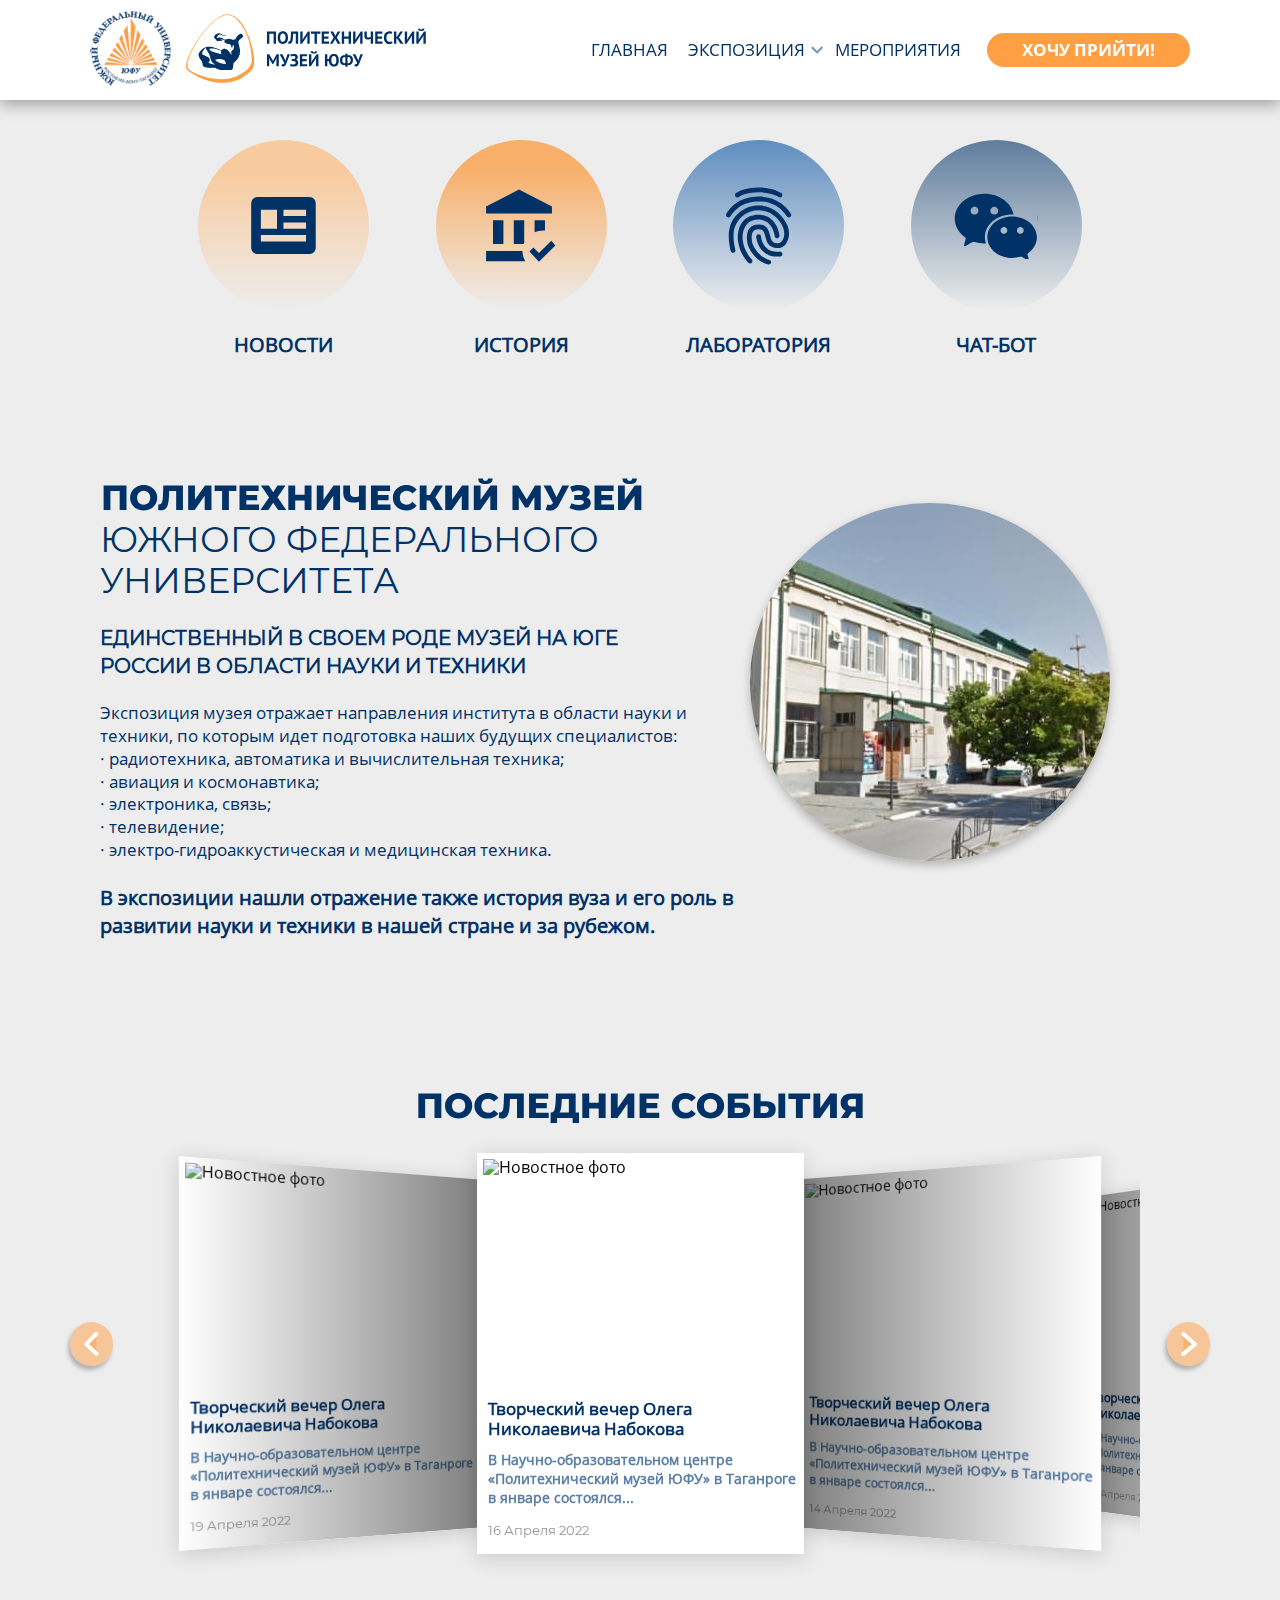
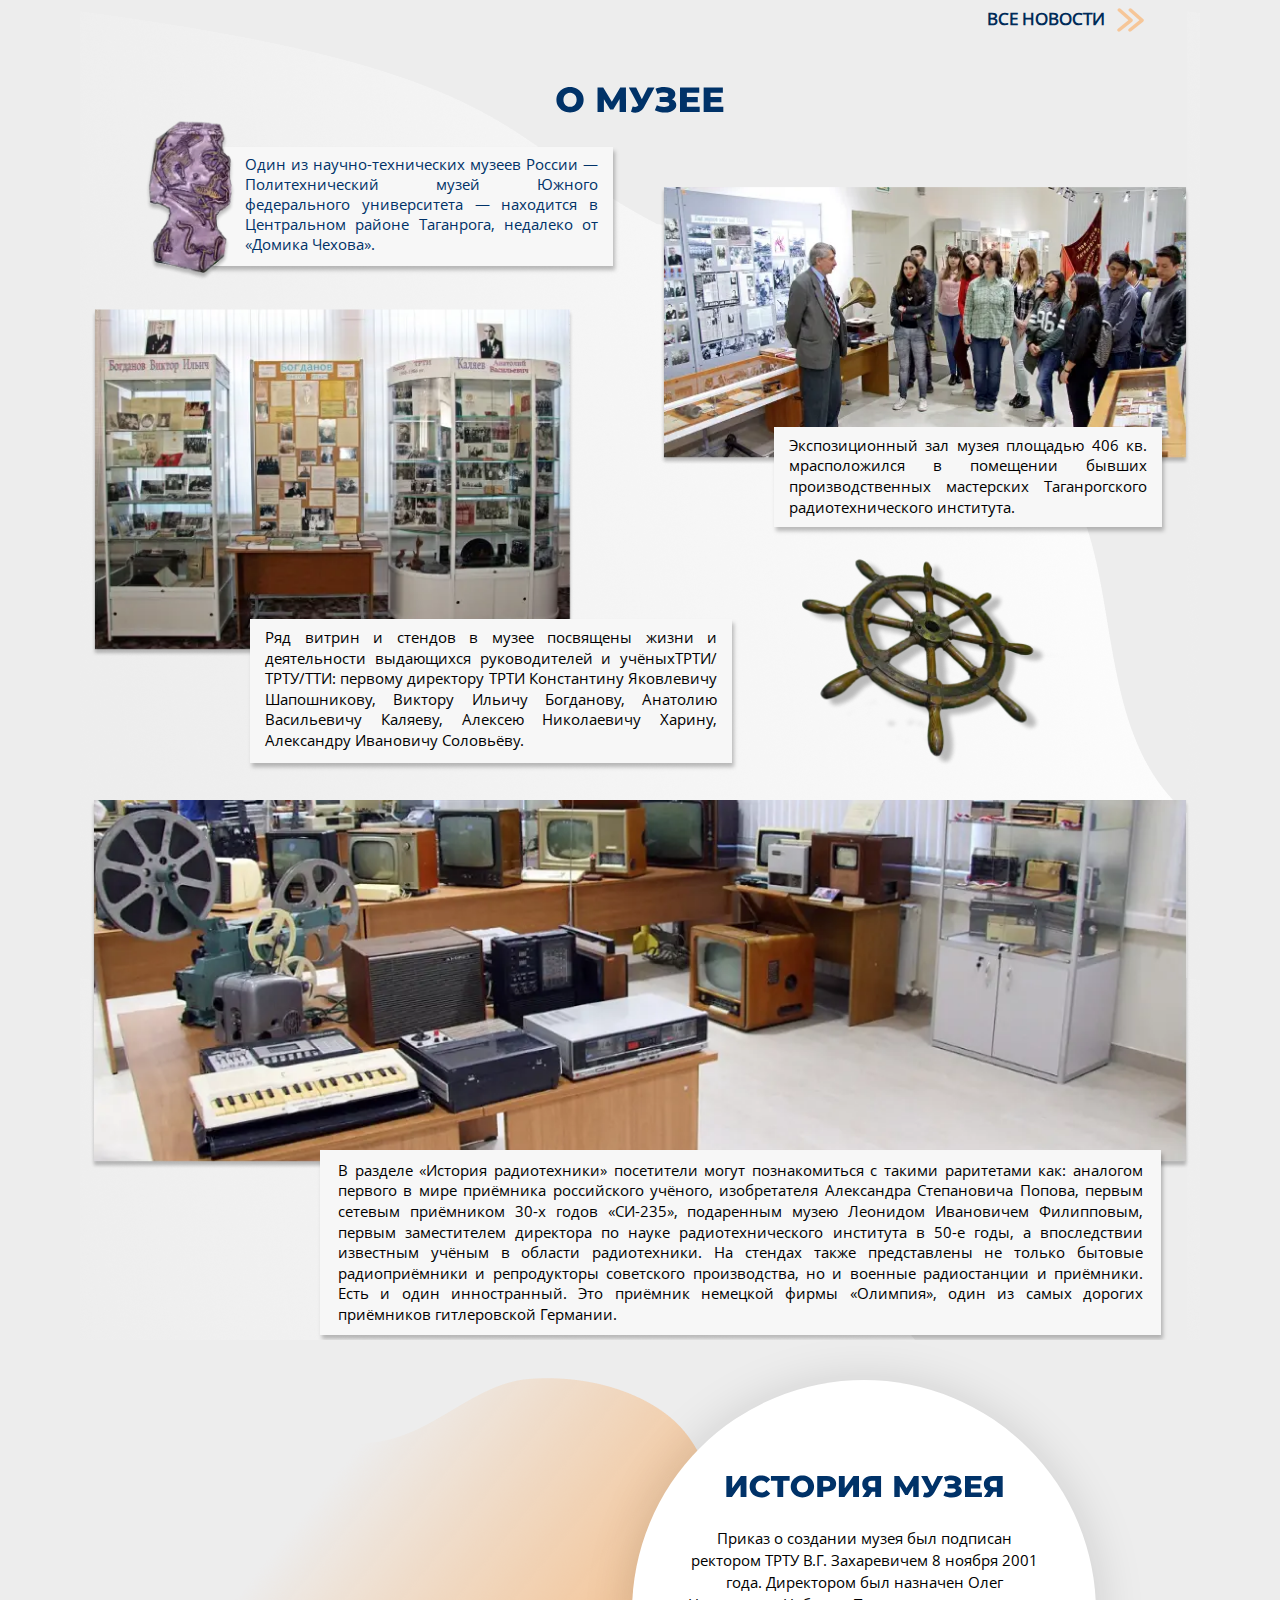
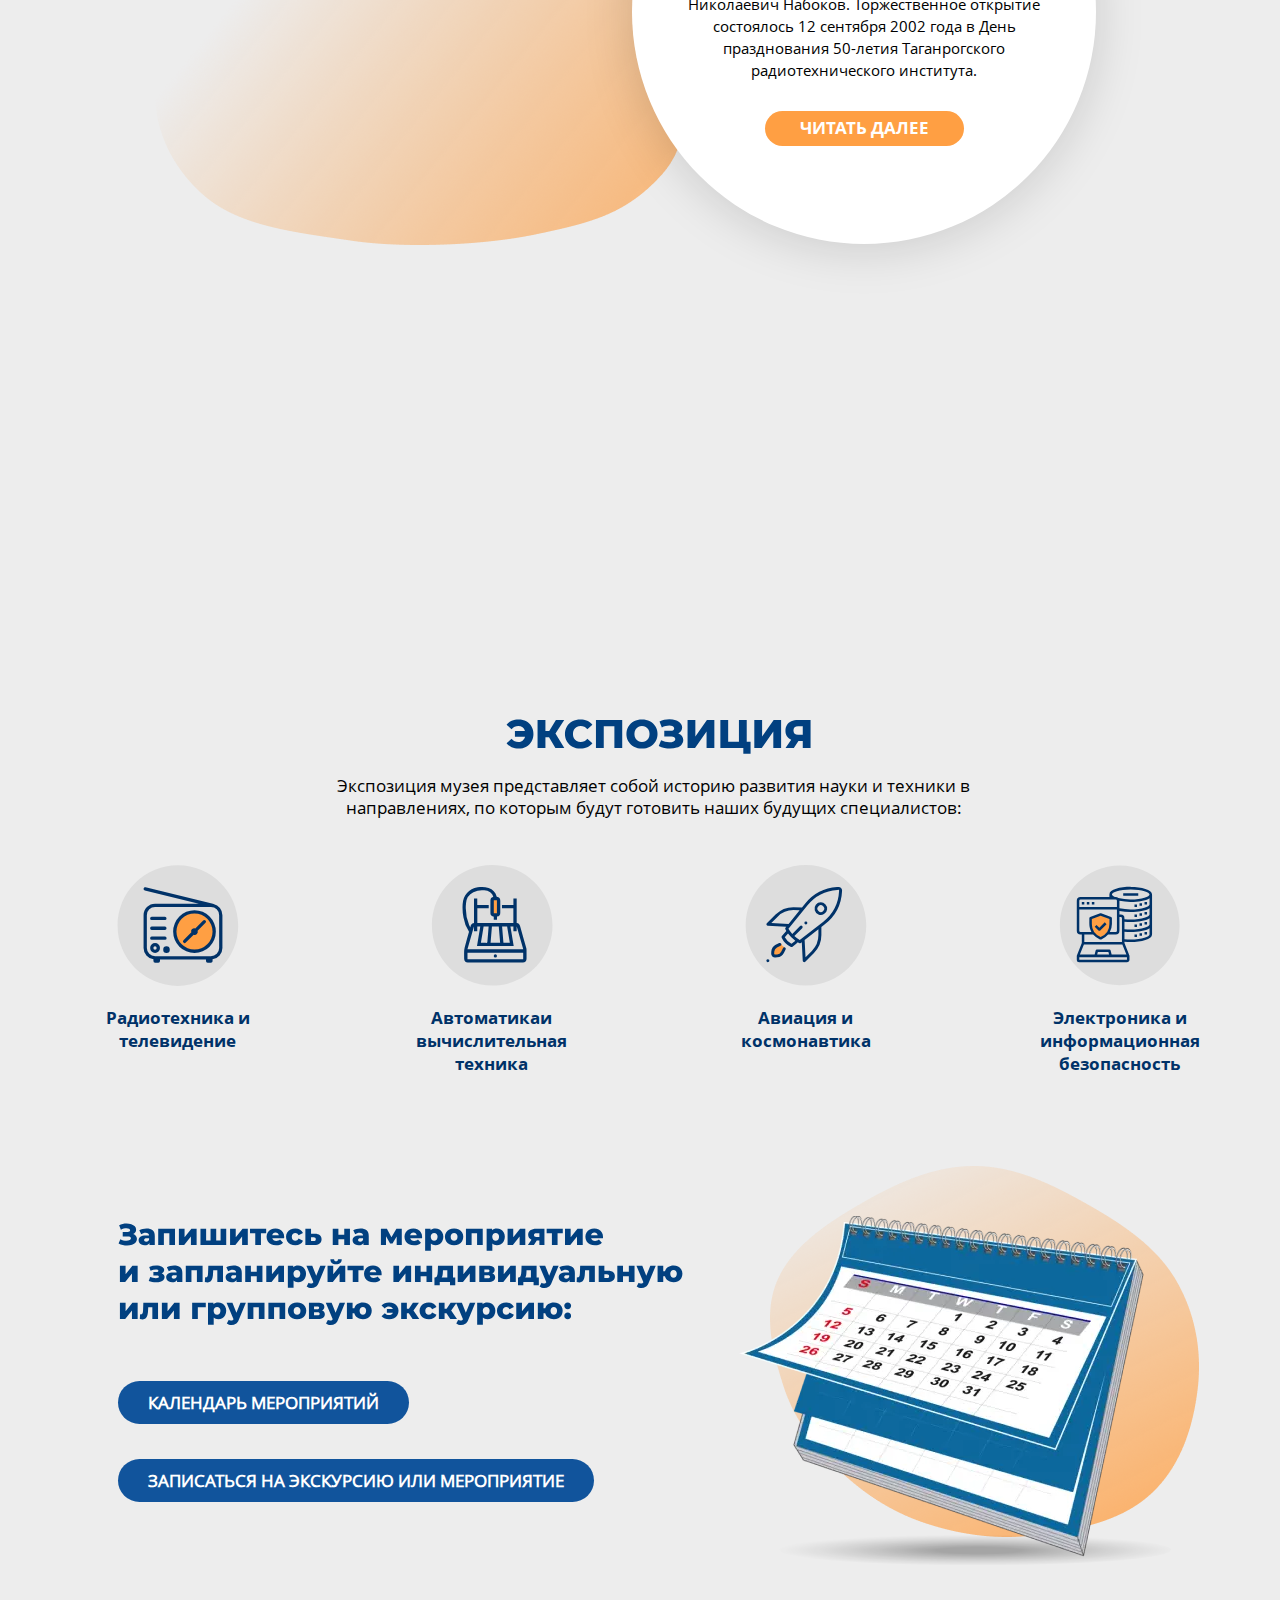
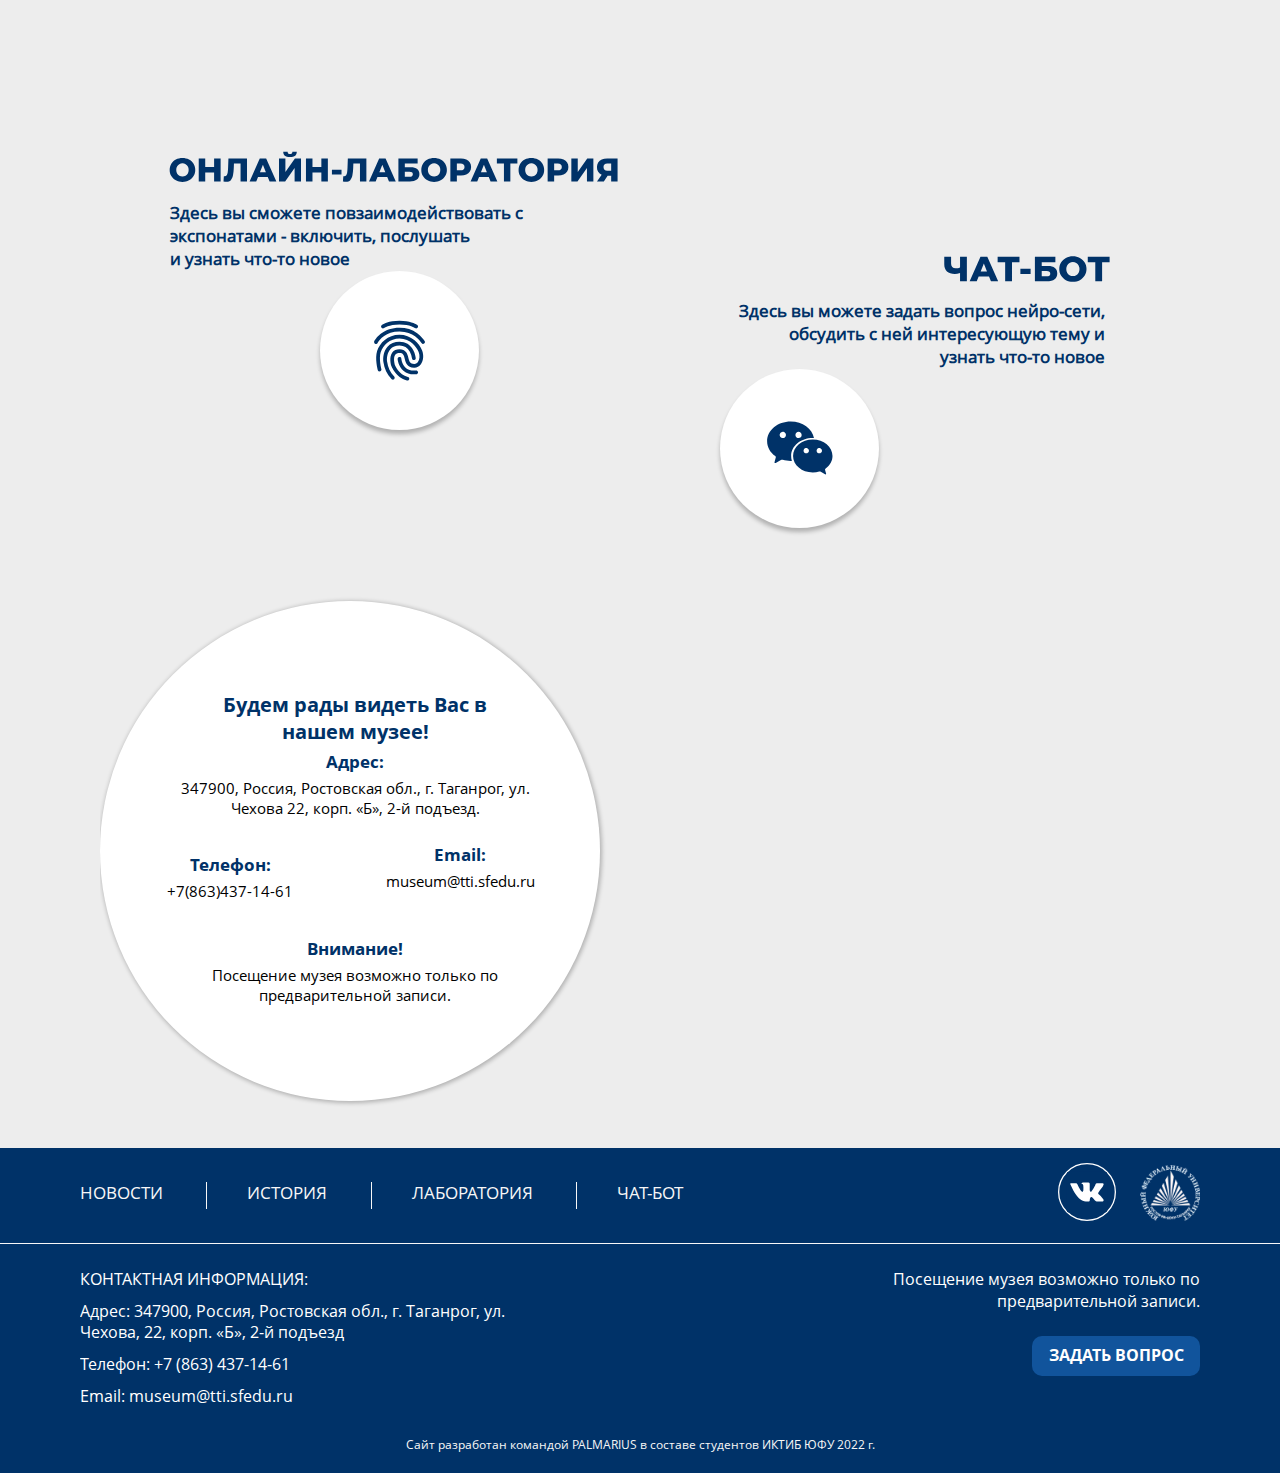
==== index.html @ a8af06f1 "up" ====
<!DOCTYPE html>
<html lang="ru">
    <head>
        <title>Политехнический музей ИТА ЮФУ</title>
        <meta charset="UTF-8">
        <meta http-equiv='X-UA-Compatible' content='IE=edge'>
        <meta name="viewport" content="width=device-width, initial-scale = 1.0">
        <meta name = "description" content = "Политехнический музей ИТА ЮФУ">
        <link rel="stylesheet" href="css/style.min.css">
        <link rel="shortcut icon" href="img/logo_museum_history.png">
        <link rel="preload" as="font" type="font/woff2"
          href="fonts/OpenSans-Regular.woff2" crossorigin>
        <link rel="preload" as="font" type="font/woff2"
          href="fonts/OpenSans-Bold.woff2" crossorigin>
        <link
          rel="stylesheet"
          href="https://unpkg.com/swiper/swiper-bundle.min.css"
        />
        <script src="https://api-maps.yandex.ru/2.1/?a5ea9f03-c642-48d8-97b4-cdc88ff35b55&lang=ru_RU" type="text/javascript">
        </script>
    </head>
    <body class="page__body">
        <div class="page-wrapper">
          <header class="page-header">
  <div class="page-header__container">
    <a href="https://sfedu.ru/" target="_blank" class="page-header__link-sfedu">
      <picture><source srcset="img/logo_sfedu.webp" type="image/webp"><img class="page-header__logo-desktop-sfedu" src="img/logo_sfedu.png" alt="Логотип ЮФУ" width="81px" height="75px"></picture>
      <picture><source srcset="img/logo_sfedu.webp" type="image/webp"><img class="page-header__logo-mobile-sfedu" src="img/logo_sfedu.png" alt="Логотип ЮФУ" width="62px" height="62px"></picture>
    </a>
    <div class="page-header__logo-museum">
      <a href="#" class="page-header__link-museum">
          <svg class="page-header__svg-desktop-museum" role='img' aria-label='Ссылка на главную страницу музея' focusable='false' class='icon-box' width="245px" height="69px" xmlns='http://www.w3.org/2000/svg' xmlns:xlink='http://www.w3.org/1999/xlink'>
            <use xlink:href='sprite/icons.svg#logo_museum'></use>
          </svg>
          <svg class="page-header__svg-mobile-museum" role='img' aria-label='Ссылка на главную страницу музея' focusable='false' class='icon-box' width="58px" height="58px" xmlns='http://www.w3.org/2000/svg' xmlns:xlink='http://www.w3.org/1999/xlink'>
            <use xlink:href='sprite/icons.svg#logo_museum_mobile'></use>
          </svg>
      </a>
    </div>
    <nav class="page-header__header-menu header-menu">
      <ul class="header-menu__list-menu">
        <li class="header-menu__item">
          <a href="index.html" class="header-menu__link">Главная</a>
        </li>
        <li class="header-menu__item item--expostion-mobile">
          <a href="#" class="header-menu__link link--exposition">
            <span class="header-menu__exposition-link-text">Экспозиция</span>
            <span class="header-menu__arrow arrow">
              <svg class="header-menu__arrow-svg" width="13" height="12" viewBox="0 0 13 8" fill="none" xmlns="http://www.w3.org/2000/svg">
                <path d="M11.327 1.00017L6.22014 6.35131L0.88831 1.17935" stroke="#7594B5" stroke-width="2"/>
              </svg>
            </span>
            <svg class="header-menu__exposition-svg" role='img' aria-label='' focusable='false' width='50px' height='50px' xmlns='http://www.w3.org/2000/svg' xmlns:xlink='http://www.w3.org/1999/xlink'>
              <use xlink:href='sprite/icons.svg#icon_exposition_mobile'></use>
            </svg>
          </a>
          <ul class="header-menu__list-exposition list-exposition">
            <li class="list-exposition__item">
              <a href="#" class="list-exposition__link">
                <svg class="list-exposition__svg" role='img' aria-label='' focusable='false' width='77px' height='77px' xmlns='http://www.w3.org/2000/svg' xmlns:xlink='http://www.w3.org/1999/xlink'>
                  <use xlink:href='sprite/icons.svg#icon_exposition_link_1'></use>
                </svg>
                <span class="list-exposition__link-text">Радиотехника и телевидение</span>
              </a></li>
            <li class="list-exposition__item">
              <a href="#" class="list-exposition__link">
                <svg class="list-exposition__svg"role='img' aria-label='' focusable='false' width='77px' height='77px' xmlns='http://www.w3.org/2000/svg' xmlns:xlink='http://www.w3.org/1999/xlink'>
                  <use xlink:href='sprite/icons.svg#icon_exposition_link_2'></use>
                </svg>
                <span class="list-exposition__link-text">Автоматика <br>и вычислительная техника</span>
              </a></li>
            <li class="list-exposition__item">
              <a href="#" class="list-exposition__link">
                <svg class="list-exposition__svg"role='img' aria-label='' focusable='false' width='77px' height='77px' xmlns='http://www.w3.org/2000/svg' xmlns:xlink='http://www.w3.org/1999/xlink'>
                  <use xlink:href='sprite/icons.svg#icon_exposition_link_3'></use>
                </svg>
                <span class="list-exposition__link-text">Авиация и космонавтика</span>
              </a></li>
            <li class="list-exposition__item">
              <a href="#" class="list-exposition__link">
                <svg class="list-exposition__svg "role='img' aria-label='' focusable='false' width='77px' height='77px' xmlns='http://www.w3.org/2000/svg' xmlns:xlink='http://www.w3.org/1999/xlink'>
                  <use xlink:href='sprite/icons.svg#icon_exposition_link_4'></use>
                </svg>
                <span class="list-exposition__link-text">Электроника <br>и информационная безопасность</span>
              </a></li>
          </ul>
        </li>
        <li class="header-menu__item item--event-mobile">
          <a href="#" class="header-menu__link">
            <svg role='img' aria-label='' focusable='false' width='48px' height='48px' xmlns='http://www.w3.org/2000/svg' xmlns:xlink='http://www.w3.org/1999/xlink'>
              <use xlink:href='sprite/icons.svg#icon_event_mobile'></use>
            </svg>
          </a>
        </li>
        <li class="header-menu__item">
          <a href="#" class="header-menu__link">
            <span class="header-menu__contacts">МЕРОПРИЯТИЯ</span>
          </a>
        </li>
      </ul>
    </nav>
    <button type="button" class="page-header__sign-up">Хочу прийти!</button>

    <ul class="header-menu__list-exposition-mobile list-exposition-mobile">
      <li class="list-exposition-mobile__item">
        <a href="#" class="list-exposition-mobile__link">
          <svg class="list-exposition-mobile__svg"role='img' aria-label='' focusable='false' width='77px' height='77px' xmlns='http://www.w3.org/2000/svg' xmlns:xlink='http://www.w3.org/1999/xlink'>
            <use xlink:href='sprite/icons.svg#icon_exposition_link_1'></use>
          </svg>
          <span class="list-exposition-mobile__link-text">Радиотехника и телевидение</span>
        </a></li>
      <li class="list-exposition-mobile__item">
        <a href="#" class="list-exposition-mobile__link">
          <svg class="list-exposition-mobile__svg"role='img' aria-label='' focusable='false' width='77px' height='77px' xmlns='http://www.w3.org/2000/svg' xmlns:xlink='http://www.w3.org/1999/xlink'>
            <use xlink:href='sprite/icons.svg#icon_exposition_link_2'></use>
          </svg>
          <span class="list-exposition-mobile__link-text">Автоматика <br>и вычислительная техника</span>
        </a></li>
      <li class="list-exposition-mobile__item">
        <a href="#" class="list-exposition-mobile__link">
          <svg class="list-exposition-mobile__svg"role='img' aria-label='' focusable='false' width='77px' height='77px' xmlns='http://www.w3.org/2000/svg' xmlns:xlink='http://www.w3.org/1999/xlink'>
            <use xlink:href='sprite/icons.svg#icon_exposition_link_3'></use>
          </svg>
          <span class="list-exposition-mobile__link-text">Авиация и космонавтика</span>
        </a></li>
      <li class="list-exposition-mobile__item">
        <a href="#" class="list-exposition-mobile__link">
          <svg class="list-exposition-mobile__svg "role='img' aria-label='' focusable='false' width='77px' height='77px' xmlns='http://www.w3.org/2000/svg' xmlns:xlink='http://www.w3.org/1999/xlink'>
            <use xlink:href='sprite/icons.svg#icon_exposition_link_4'></use>
          </svg>
          <span class="list-exposition-mobile__link-text">Электроника <br>и информационная безопасность</span>
        </a></li>
    </ul>
  </div>
</header>

          <main class="page-main">
  <div class="page-main__container">
    <ul class="page-main__main-menu main-menu">
      <li class="main-menu__item">
        <a href="#news-section" class="main-menu__link">
          <div class="main-menu__wrapper wrapper--news"></div>
          <span class="main-menu__text">НОВОСТИ</span>
        </a>
      </li>
      <li class="main-menu__item">
        <a href="#history-museum-section" class="main-menu__link">
          <div class="main-menu__wrapper wrapper--about-museum"></div>
          <span class="main-menu__text">ИСТОРИЯ</span>
        </a>
      </li>
      <li class="main-menu__item">
        <a href="#" class="main-menu__link">
          <div class="main-menu__wrapper wrapper--laba"></div>
          <span class="main-menu__text">ЛАБОРАТОРИЯ</span>
        </a>
      </li>
      <li class="main-menu__item">
        <a href="#" class="main-menu__link">
          <div class="main-menu__wrapper wrapper--chat-bot"></div>
          <span class="main-menu__text">ЧАТ-БОТ</span>
        </a>
      </li>
    </ul>
  </div>
  <section class="about-museum">
    <div class="about-museum__container">
      <h1 class="about-museum__title">
        <svg class="about-museum__bold-text-desktop" width="542" height="33" viewBox="0 0 542 33" fill="none" xmlns="http://www.w3.org/2000/svg">
          <path d="M23.62 7.5V32H16.76V12.995H7.45V32H0.625V7.5H23.62ZM40.8974 32.49C38.3074 32.49 35.9741 31.9417 33.8974 30.845C31.8441 29.7483 30.2224 28.2317 29.0324 26.295C27.8658 24.3583 27.2824 22.1767 27.2824 19.75C27.2824 17.3233 27.8658 15.1417 29.0324 13.205C30.2224 11.2683 31.8441 9.75167 33.8974 8.655C35.9741 7.55833 38.3074 7.01 40.8974 7.01C43.4874 7.01 45.8091 7.55833 47.8624 8.655C49.9391 9.75167 51.5608 11.2683 52.7274 13.205C53.9174 15.1417 54.5124 17.3233 54.5124 19.75C54.5124 22.1767 53.9174 24.3583 52.7274 26.295C51.5608 28.2317 49.9391 29.7483 47.8624 30.845C45.8091 31.9417 43.4874 32.49 40.8974 32.49ZM40.8974 26.75C42.1341 26.75 43.2541 26.4583 44.2574 25.875C45.2608 25.2917 46.0541 24.475 46.6374 23.425C47.2208 22.3517 47.5124 21.1267 47.5124 19.75C47.5124 18.3733 47.2208 17.16 46.6374 16.11C46.0541 15.0367 45.2608 14.2083 44.2574 13.625C43.2541 13.0417 42.1341 12.75 40.8974 12.75C39.6608 12.75 38.5408 13.0417 37.5374 13.625C36.5341 14.2083 35.7408 15.0367 35.1574 16.11C34.5741 17.16 34.2824 18.3733 34.2824 19.75C34.2824 21.1267 34.5741 22.3517 35.1574 23.425C35.7408 24.475 36.5341 25.2917 37.5374 25.875C38.5408 26.4583 39.6608 26.75 40.8974 26.75ZM80.3892 7.5V32H73.5642V12.995H66.5292L66.3892 16.985C66.2725 20.485 65.9808 23.3317 65.5142 25.525C65.0708 27.7183 64.3008 29.4217 63.2042 30.635C62.1075 31.825 60.5558 32.42 58.5492 32.42C57.6158 32.42 56.5658 32.28 55.3992 32L55.7842 26.33C56.0875 26.4 56.4025 26.435 56.7292 26.435C57.6392 26.435 58.3392 26.0733 58.8292 25.35C59.3192 24.6267 59.6692 23.6233 59.8792 22.34C60.0892 21.0333 60.2292 19.3417 60.2992 17.265L60.6492 7.5H80.3892ZM85.6299 7.5H92.4549V21.885L102.57 7.5H109.08V32H102.255V17.65L92.1749 32H85.6299V7.5ZM134.081 12.995H126.591V32H119.766V12.995H112.241V7.5H134.081V12.995ZM156.945 26.645V32H137.275V7.5H156.49V12.855H144.135V16.985H155.02V22.165H144.135V26.645H156.945ZM166.778 7.465L171.153 14.115L175.493 7.465H183.543L175.493 19.19L184.243 32H176.088L171.153 24.755L166.253 32H158.273L166.988 19.505L158.833 7.465H166.778ZM209.667 7.5V32H202.737V22.445H193.287V32H186.357V7.5H193.287V16.705H202.737V7.5H209.667ZM214.932 7.5H221.757V21.885L231.872 7.5H238.382V32H231.557V17.65L221.477 32H214.932V7.5ZM264.204 7.5V32H257.379V23.67C255.489 24.3 253.751 24.615 252.164 24.615C248.734 24.615 246.109 23.7983 244.289 22.165C242.492 20.5083 241.594 18.1283 241.594 15.025V7.5H248.419V14.255C248.419 17.405 249.959 18.98 253.039 18.98C254.719 18.98 256.166 18.7 257.379 18.14V7.5H264.204ZM289.118 26.645V32H269.448V7.5H288.663V12.855H276.308V16.985H287.193V22.165H276.308V26.645H289.118ZM304.967 32.49C302.401 32.49 300.091 31.9533 298.037 30.88C296.007 29.7833 294.409 28.2667 293.242 26.33C292.076 24.3933 291.492 22.2 291.492 19.75C291.492 17.3 292.076 15.1067 293.242 13.17C294.409 11.2333 296.007 9.72833 298.037 8.655C300.091 7.55833 302.401 7.01 304.967 7.01C307.207 7.01 309.226 7.40667 311.022 8.2C312.819 8.99333 314.312 10.1367 315.502 11.63L311.092 15.62C309.506 13.7067 307.581 12.75 305.317 12.75C303.987 12.75 302.797 13.0417 301.747 13.625C300.721 14.2083 299.916 15.0367 299.332 16.11C298.772 17.16 298.492 18.3733 298.492 19.75C298.492 21.1267 298.772 22.3517 299.332 23.425C299.916 24.475 300.721 25.2917 301.747 25.875C302.797 26.4583 303.987 26.75 305.317 26.75C307.581 26.75 309.506 25.7933 311.092 23.88L315.502 27.87C314.312 29.3633 312.819 30.5067 311.022 31.3C309.226 32.0933 307.207 32.49 304.967 32.49ZM328.538 22.62H325.388V32H318.493V7.5H325.388V17.02H328.713L334.558 7.5H341.838L334.173 19.33L341.908 32H334.103L328.538 22.62ZM344.131 7.5H350.956V21.885L361.071 7.5H367.581V32H360.756V17.65L350.676 32H344.131V7.5ZM372.842 7.5H379.667V21.885L389.782 7.5H396.292V32H389.467V17.65L379.387 32H372.842V7.5ZM384.532 6.03C382.058 6.03 380.238 5.55167 379.072 4.595C377.928 3.63833 377.357 2.215 377.357 0.324999H382.012C382.035 1.14166 382.245 1.74833 382.642 2.145C383.038 2.54167 383.668 2.74 384.532 2.74C385.395 2.74 386.037 2.54167 386.457 2.145C386.877 1.74833 387.098 1.14166 387.122 0.324999H391.777C391.777 2.215 391.193 3.63833 390.027 4.595C388.86 5.55167 387.028 6.03 384.532 6.03ZM433.823 32L433.788 19.015L427.488 29.585H424.408L418.108 19.295V32H411.738V7.5H417.443L426.053 21.64L434.453 7.5H440.158L440.228 32H433.823ZM468.714 7.5L458.564 26.435C457.491 28.465 456.173 30.005 454.609 31.055C453.069 32.105 451.378 32.63 449.534 32.63C448.181 32.63 446.734 32.3267 445.194 31.72L446.839 26.61C447.796 26.89 448.613 27.03 449.289 27.03C449.966 27.03 450.561 26.8783 451.074 26.575C451.611 26.2717 452.101 25.7933 452.544 25.14L443.024 7.5H450.339L456.044 19.33L461.959 7.5H468.714ZM486.161 19.26C487.514 19.7733 488.576 20.5433 489.346 21.57C490.116 22.5967 490.501 23.775 490.501 25.105C490.501 26.6217 489.988 27.94 488.961 29.06C487.934 30.18 486.546 31.0433 484.796 31.65C483.046 32.2333 481.121 32.525 479.021 32.525C477.364 32.525 475.673 32.3267 473.946 31.93C472.243 31.5333 470.609 30.9383 469.046 30.145L471.111 25.315C472.208 25.875 473.374 26.3067 474.611 26.61C475.871 26.89 477.084 27.03 478.251 27.03C479.791 27.03 481.051 26.785 482.031 26.295C483.011 25.7817 483.501 25.07 483.501 24.16C483.501 23.4367 483.198 22.9 482.591 22.55C481.984 22.2 481.168 22.025 480.141 22.025H473.876V16.95H479.581C480.514 16.95 481.238 16.7633 481.751 16.39C482.264 16.0167 482.521 15.515 482.521 14.885C482.521 14.0917 482.124 13.485 481.331 13.065C480.538 12.6217 479.511 12.4 478.251 12.4C477.224 12.4 476.139 12.5517 474.996 12.855C473.853 13.135 472.768 13.5433 471.741 14.08L469.711 8.83C472.324 7.57 475.194 6.94 478.321 6.94C480.328 6.94 482.183 7.23167 483.886 7.815C485.613 8.375 486.978 9.19166 487.981 10.265C489.008 11.3383 489.521 12.61 489.521 14.08C489.521 15.2233 489.218 16.25 488.611 17.16C488.028 18.0467 487.211 18.7467 486.161 19.26ZM513.918 26.645V32H494.248V7.5H513.463V12.855H501.108V16.985H511.993V22.165H501.108V26.645H513.918ZM517.866 7.5H524.691V21.885L534.806 7.5H541.316V32H534.491V17.65L524.411 32H517.866V7.5ZM529.556 6.03C527.083 6.03 525.263 5.55167 524.096 4.595C522.953 3.63833 522.381 2.215 522.381 0.324999H527.036C527.06 1.14166 527.27 1.74833 527.666 2.145C528.063 2.54167 528.693 2.74 529.556 2.74C530.42 2.74 531.061 2.54167 531.481 2.145C531.901 1.74833 532.123 1.14166 532.146 0.324999H536.801C536.801 2.215 536.218 3.63833 535.051 4.595C533.885 5.55167 532.053 6.03 529.556 6.03Z" fill="#003268"/>
        </svg>
        <svg class="about-museum__bold-text-mobile"  width="279" height="18" viewBox="0 0 279 18" fill="none" xmlns="http://www.w3.org/2000/svg">
          <path d="M12.2883 4.4V17H8.7603V7.226H3.9723V17H0.462305V4.4H12.2883ZM21.1738 17.252C19.8418 17.252 18.6418 16.97 17.5738 16.406C16.5178 15.842 15.6838 15.062 15.0718 14.066C14.4718 13.07 14.1718 11.948 14.1718 10.7C14.1718 9.452 14.4718 8.33 15.0718 7.334C15.6838 6.338 16.5178 5.558 17.5738 4.994C18.6418 4.43 19.8418 4.148 21.1738 4.148C22.5058 4.148 23.6998 4.43 24.7558 4.994C25.8238 5.558 26.6578 6.338 27.2578 7.334C27.8698 8.33 28.1758 9.452 28.1758 10.7C28.1758 11.948 27.8698 13.07 27.2578 14.066C26.6578 15.062 25.8238 15.842 24.7558 16.406C23.6998 16.97 22.5058 17.252 21.1738 17.252ZM21.1738 14.3C21.8098 14.3 22.3858 14.15 22.9018 13.85C23.4178 13.55 23.8258 13.13 24.1258 12.59C24.4258 12.038 24.5758 11.408 24.5758 10.7C24.5758 9.992 24.4258 9.368 24.1258 8.828C23.8258 8.276 23.4178 7.85 22.9018 7.55C22.3858 7.25 21.8098 7.1 21.1738 7.1C20.5378 7.1 19.9618 7.25 19.4458 7.55C18.9298 7.85 18.5218 8.276 18.2218 8.828C17.9218 9.368 17.7718 9.992 17.7718 10.7C17.7718 11.408 17.9218 12.038 18.2218 12.59C18.5218 13.13 18.9298 13.55 19.4458 13.85C19.9618 14.15 20.5378 14.3 21.1738 14.3ZM41.4839 4.4V17H37.9739V7.226H34.3559L34.2839 9.278C34.2239 11.078 34.0739 12.542 33.8339 13.67C33.6059 14.798 33.2099 15.674 32.6459 16.298C32.0819 16.91 31.2839 17.216 30.2519 17.216C29.7719 17.216 29.2319 17.144 28.6319 17L28.8299 14.084C28.9859 14.12 29.1479 14.138 29.3159 14.138C29.7839 14.138 30.1439 13.952 30.3959 13.58C30.6479 13.208 30.8279 12.692 30.9359 12.032C31.0439 11.36 31.1159 10.49 31.1519 9.422L31.3319 4.4H41.4839ZM44.1791 4.4H47.6891V11.798L52.8911 4.4H56.2391V17H52.7291V9.62L47.5451 17H44.1791V4.4ZM69.0967 7.226H65.2447V17H61.7347V7.226H57.8647V4.4H69.0967V7.226ZM80.8556 14.246V17H70.7396V4.4H80.6216V7.154H74.2676V9.278H79.8656V11.942H74.2676V14.246H80.8556ZM85.9127 4.382L88.1627 7.802L90.3947 4.382H94.5347L90.3947 10.412L94.8947 17H90.7007L88.1627 13.274L85.6427 17H81.5387L86.0207 10.574L81.8267 4.382H85.9127ZM107.97 4.4V17H104.406V12.086H99.5458V17H95.9818V4.4H99.5458V9.134H104.406V4.4H107.97ZM110.677 4.4H114.187V11.798L119.389 4.4H122.737V17H119.227V9.62L114.043 17H110.677V4.4ZM136.017 4.4V17H132.507V12.716C131.535 13.04 130.641 13.202 129.825 13.202C128.061 13.202 126.711 12.782 125.775 11.942C124.851 11.09 124.389 9.866 124.389 8.27V4.4H127.899V7.874C127.899 9.494 128.691 10.304 130.275 10.304C131.139 10.304 131.883 10.16 132.507 9.872V4.4H136.017ZM148.83 14.246V17H138.714V4.4H148.596V7.154H142.242V9.278H147.84V11.942H142.242V14.246H148.83ZM156.981 17.252C155.661 17.252 154.473 16.976 153.417 16.424C152.373 15.86 151.551 15.08 150.951 14.084C150.351 13.088 150.051 11.96 150.051 10.7C150.051 9.44 150.351 8.312 150.951 7.316C151.551 6.32 152.373 5.546 153.417 4.994C154.473 4.43 155.661 4.148 156.981 4.148C158.133 4.148 159.171 4.352 160.095 4.76C161.019 5.168 161.787 5.756 162.399 6.524L160.131 8.576C159.315 7.592 158.325 7.1 157.161 7.1C156.477 7.1 155.865 7.25 155.325 7.55C154.797 7.85 154.383 8.276 154.083 8.828C153.795 9.368 153.651 9.992 153.651 10.7C153.651 11.408 153.795 12.038 154.083 12.59C154.383 13.13 154.797 13.55 155.325 13.85C155.865 14.15 156.477 14.3 157.161 14.3C158.325 14.3 159.315 13.808 160.131 12.824L162.399 14.876C161.787 15.644 161.019 16.232 160.095 16.64C159.171 17.048 158.133 17.252 156.981 17.252ZM169.103 12.176H167.483V17H163.937V4.4H167.483V9.296H169.193L172.199 4.4H175.943L172.001 10.484L175.979 17H171.965L169.103 12.176ZM177.122 4.4H180.632V11.798L185.834 4.4H189.182V17H185.672V9.62L180.488 17H177.122V4.4ZM191.888 4.4H195.398V11.798L200.6 4.4H203.948V17H200.438V9.62L195.254 17H191.888V4.4ZM197.9 3.644C196.628 3.644 195.692 3.398 195.092 2.906C194.504 2.414 194.21 1.682 194.21 0.709999H196.604C196.616 1.13 196.724 1.442 196.928 1.646C197.132 1.85 197.456 1.952 197.9 1.952C198.344 1.952 198.674 1.85 198.89 1.646C199.106 1.442 199.22 1.13 199.232 0.709999H201.626C201.626 1.682 201.326 2.414 200.726 2.906C200.126 3.398 199.184 3.644 197.9 3.644ZM223.25 17L223.232 10.322L219.992 15.758H218.408L215.168 10.466V17H211.892V4.4H214.826L219.254 11.672L223.574 4.4H226.508L226.544 17H223.25ZM241.194 4.4L235.974 14.138C235.422 15.182 234.744 15.974 233.94 16.514C233.148 17.054 232.278 17.324 231.33 17.324C230.634 17.324 229.89 17.168 229.098 16.856L229.944 14.228C230.436 14.372 230.856 14.444 231.204 14.444C231.552 14.444 231.858 14.366 232.122 14.21C232.398 14.054 232.65 13.808 232.878 13.472L227.982 4.4H231.744L234.678 10.484L237.72 4.4H241.194ZM250.166 10.448C250.862 10.712 251.408 11.108 251.804 11.636C252.2 12.164 252.398 12.77 252.398 13.454C252.398 14.234 252.134 14.912 251.606 15.488C251.078 16.064 250.364 16.508 249.464 16.82C248.564 17.12 247.574 17.27 246.494 17.27C245.642 17.27 244.772 17.168 243.884 16.964C243.008 16.76 242.168 16.454 241.364 16.046L242.426 13.562C242.99 13.85 243.59 14.072 244.226 14.228C244.874 14.372 245.498 14.444 246.098 14.444C246.89 14.444 247.538 14.318 248.042 14.066C248.546 13.802 248.798 13.436 248.798 12.968C248.798 12.596 248.642 12.32 248.33 12.14C248.018 11.96 247.598 11.87 247.07 11.87H243.848V9.26H246.782C247.262 9.26 247.634 9.164 247.898 8.972C248.162 8.78 248.294 8.522 248.294 8.198C248.294 7.79 248.09 7.478 247.682 7.262C247.274 7.034 246.746 6.92 246.098 6.92C245.57 6.92 245.012 6.998 244.424 7.154C243.836 7.298 243.278 7.508 242.75 7.784L241.706 5.084C243.05 4.436 244.526 4.112 246.134 4.112C247.166 4.112 248.12 4.262 248.996 4.562C249.884 4.85 250.586 5.27 251.102 5.822C251.63 6.374 251.894 7.028 251.894 7.784C251.894 8.372 251.738 8.9 251.426 9.368C251.126 9.824 250.706 10.184 250.166 10.448ZM264.442 14.246V17H254.326V4.4H264.208V7.154H257.854V9.278H263.452V11.942H257.854V14.246H264.442ZM266.472 4.4H269.982V11.798L275.184 4.4H278.532V17H275.022V9.62L269.838 17H266.472V4.4ZM272.484 3.644C271.212 3.644 270.276 3.398 269.676 2.906C269.088 2.414 268.794 1.682 268.794 0.709999H271.188C271.2 1.13 271.308 1.442 271.512 1.646C271.716 1.85 272.04 1.952 272.484 1.952C272.928 1.952 273.258 1.85 273.474 1.646C273.69 1.442 273.804 1.13 273.816 0.709999H276.21C276.21 1.682 275.91 2.414 275.31 2.906C274.71 3.398 273.768 3.644 272.484 3.644Z" fill="#003268"/>
        </svg>
        <span class="about-museum__text-title">ЮЖНОГО ФЕДЕРАЛЬНОГО<br> УНИВЕРСИТЕТА</span>
      </h1>
      <h2 class="about-museum__feature">
        ЕДИНСТВЕННЫЙ В СВОЕМ РОДЕ МУЗЕЙ НА ЮГЕ РОССИИ В ОБЛАСТИ НАУКИ И ТЕХНИКИ
      </h2>
      <p class="about-museum__filling">
        Экспозиция музея  отражает направления института в области науки и техники, по которым идет подготовка наших будущих специалистов:<br>
        <span class="about-museum__filling-mobile">
          &#183; радиотехника, автоматика и вычислительная техника;<br>
          &#183; авиация и космонавтика;<br>
          &#183; электроника, связь;<br>
          &#183; телевидение;<br>
          &#183; электро-гидроаккустическая и медицинская техника.<br>
        </span>
      </p>
      <p class="about-museum__text">
        В экспозиции нашли отражение также история вуза и его роль в <br>развитии науки и техники в нашей стране и за рубежом.
      </p>
      <div class="about-museum__photo"></div>
    </div>
  </section>
  <section id="news-section" class="news">
    <div class="news__main-wrapper">
      <div class="news__container">
        <h2 class="news__title">
          <svg class="news__title-desktop" width="445" height="30" viewBox="0 0 445 30" fill="none" xmlns="http://www.w3.org/2000/svg">
            <path d="M23.3378 0.49951V24.9995H16.4778V5.99451H7.16777V24.9995H0.342774V0.49951H23.3378ZM40.6152 25.4895C38.0252 25.4895 35.6919 24.9412 33.6152 23.8445C31.5619 22.7478 29.9402 21.2312 28.7502 19.2945C27.5835 17.3578 27.0002 15.1762 27.0002 12.7495C27.0002 10.3228 27.5835 8.14118 28.7502 6.20451C29.9402 4.26784 31.5619 2.75118 33.6152 1.65451C35.6919 0.557843 38.0252 0.0095101 40.6152 0.0095101C43.2052 0.0095101 45.5269 0.557843 47.5802 1.65451C49.6569 2.75118 51.2785 4.26784 52.4452 6.20451C53.6352 8.14118 54.2302 10.3228 54.2302 12.7495C54.2302 15.1762 53.6352 17.3578 52.4452 19.2945C51.2785 21.2312 49.6569 22.7478 47.5802 23.8445C45.5269 24.9412 43.2052 25.4895 40.6152 25.4895ZM40.6152 19.7495C41.8519 19.7495 42.9719 19.4578 43.9752 18.8745C44.9785 18.2912 45.7719 17.4745 46.3552 16.4245C46.9385 15.3512 47.2302 14.1262 47.2302 12.7495C47.2302 11.3728 46.9385 10.1595 46.3552 9.10951C45.7719 8.03618 44.9785 7.20784 43.9752 6.62451C42.9719 6.04118 41.8519 5.74951 40.6152 5.74951C39.3785 5.74951 38.2585 6.04118 37.2552 6.62451C36.2519 7.20784 35.4585 8.03618 34.8752 9.10951C34.2919 10.1595 34.0002 11.3728 34.0002 12.7495C34.0002 14.1262 34.2919 15.3512 34.8752 16.4245C35.4585 17.4745 36.2519 18.2912 37.2552 18.8745C38.2585 19.4578 39.3785 19.7495 40.6152 19.7495ZM69.8705 25.4895C67.3039 25.4895 64.9939 24.9528 62.9405 23.8795C60.9105 22.7828 59.3122 21.2662 58.1455 19.3295C56.9789 17.3928 56.3955 15.1995 56.3955 12.7495C56.3955 10.2995 56.9789 8.10618 58.1455 6.16951C59.3122 4.23284 60.9105 2.72784 62.9405 1.65451C64.9939 0.557843 67.3039 0.0095101 69.8705 0.0095101C72.1105 0.0095101 74.1289 0.406177 75.9255 1.19951C77.7222 1.99284 79.2155 3.13618 80.4055 4.62951L75.9955 8.61951C74.4089 6.70618 72.4839 5.74951 70.2205 5.74951C68.8905 5.74951 67.7005 6.04118 66.6505 6.62451C65.6239 7.20784 64.8189 8.03618 64.2355 9.10951C63.6755 10.1595 63.3955 11.3728 63.3955 12.7495C63.3955 14.1262 63.6755 15.3512 64.2355 16.4245C64.8189 17.4745 65.6239 18.2912 66.6505 18.8745C67.7005 19.4578 68.8905 19.7495 70.2205 19.7495C72.4839 19.7495 74.4089 18.7928 75.9955 16.8795L80.4055 20.8695C79.2155 22.3628 77.7222 23.5062 75.9255 24.2995C74.1289 25.0928 72.1105 25.4895 69.8705 25.4895ZM105.81 0.49951V24.9995H98.9851V5.99451H91.9501L91.8101 9.98451C91.6934 13.4845 91.4017 16.3312 90.9351 18.5245C90.4917 20.7178 89.7217 22.4212 88.6251 23.6345C87.5284 24.8245 85.9767 25.4195 83.9701 25.4195C83.0367 25.4195 81.9867 25.2795 80.8201 24.9995L81.2051 19.3295C81.5084 19.3995 81.8234 19.4345 82.1501 19.4345C83.0601 19.4345 83.7601 19.0728 84.2501 18.3495C84.7401 17.6262 85.0901 16.6228 85.3001 15.3395C85.5101 14.0328 85.6501 12.3412 85.7201 10.2645L86.0701 0.49951H105.81ZM130.721 19.6445V24.9995H111.051V0.49951H130.266V5.85451H117.911V9.98451H128.796V15.1645H117.911V19.6445H130.721ZM160.989 19.5045V29.9345H154.654V24.9995H138.974V29.9345H132.604V19.5045H133.479C134.926 19.4812 135.941 18.4895 136.524 16.5295C137.131 14.5695 137.504 11.7462 137.644 8.05951L137.924 0.49951H157.664V19.5045H160.989ZM143.699 8.65451C143.606 11.2678 143.396 13.4845 143.069 15.3045C142.742 17.1245 142.241 18.5245 141.564 19.5045H150.839V5.99451H143.804L143.699 8.65451ZM187.613 0.49951V24.9995H180.683V15.4445H171.233V24.9995H164.303V0.49951H171.233V9.70451H180.683V0.49951H187.613ZM192.877 0.49951H199.702V14.8845L209.817 0.49951H216.327V24.9995H209.502V10.6495L199.422 24.9995H192.877V0.49951ZM241.258 19.6445V24.9995H221.588V0.49951H240.803V5.85451H228.448V9.98451H239.333V15.1645H228.448V19.6445H241.258ZM267.327 25.4895C264.76 25.4895 262.45 24.9528 260.397 23.8795C258.367 22.7828 256.768 21.2662 255.602 19.3295C254.435 17.3928 253.852 15.1995 253.852 12.7495C253.852 10.2995 254.435 8.10618 255.602 6.16951C256.768 4.23284 258.367 2.72784 260.397 1.65451C262.45 0.557843 264.76 0.0095101 267.327 0.0095101C269.567 0.0095101 271.585 0.406177 273.382 1.19951C275.178 1.99284 276.672 3.13618 277.862 4.62951L273.452 8.61951C271.865 6.70618 269.94 5.74951 267.677 5.74951C266.347 5.74951 265.157 6.04118 264.107 6.62451C263.08 7.20784 262.275 8.03618 261.692 9.10951C261.132 10.1595 260.852 11.3728 260.852 12.7495C260.852 14.1262 261.132 15.3512 261.692 16.4245C262.275 17.4745 263.08 18.2912 264.107 18.8745C265.157 19.4578 266.347 19.7495 267.677 19.7495C269.94 19.7495 271.865 18.7928 273.452 16.8795L277.862 20.8695C276.672 22.3628 275.178 23.5062 273.382 24.2995C271.585 25.0928 269.567 25.4895 267.327 25.4895ZM292.519 25.4895C289.929 25.4895 287.596 24.9412 285.519 23.8445C283.466 22.7478 281.844 21.2312 280.654 19.2945C279.488 17.3578 278.904 15.1762 278.904 12.7495C278.904 10.3228 279.488 8.14118 280.654 6.20451C281.844 4.26784 283.466 2.75118 285.519 1.65451C287.596 0.557843 289.929 0.0095101 292.519 0.0095101C295.109 0.0095101 297.431 0.557843 299.484 1.65451C301.561 2.75118 303.183 4.26784 304.349 6.20451C305.539 8.14118 306.134 10.3228 306.134 12.7495C306.134 15.1762 305.539 17.3578 304.349 19.2945C303.183 21.2312 301.561 22.7478 299.484 23.8445C297.431 24.9412 295.109 25.4895 292.519 25.4895ZM292.519 19.7495C293.756 19.7495 294.876 19.4578 295.879 18.8745C296.883 18.2912 297.676 17.4745 298.259 16.4245C298.843 15.3512 299.134 14.1262 299.134 12.7495C299.134 11.3728 298.843 10.1595 298.259 9.10951C297.676 8.03618 296.883 7.20784 295.879 6.62451C294.876 6.04118 293.756 5.74951 292.519 5.74951C291.283 5.74951 290.163 6.04118 289.159 6.62451C288.156 7.20784 287.363 8.03618 286.779 9.10951C286.196 10.1595 285.904 11.3728 285.904 12.7495C285.904 14.1262 286.196 15.3512 286.779 16.4245C287.363 17.4745 288.156 18.2912 289.159 18.8745C290.163 19.4578 291.283 19.7495 292.519 19.7495ZM309.84 0.49951H330.315V5.85451H316.665V9.80951H323C325.963 9.80951 328.238 10.4395 329.825 11.6995C331.412 12.9595 332.205 14.7678 332.205 17.1245C332.205 19.5978 331.318 21.5345 329.545 22.9345C327.772 24.3112 325.287 24.9995 322.09 24.9995H309.84V0.49951ZM321.635 20.0295C322.802 20.0295 323.688 19.7962 324.295 19.3295C324.902 18.8628 325.205 18.1978 325.205 17.3345C325.205 15.6078 324.015 14.7445 321.635 14.7445H316.665V20.0295H321.635ZM348.277 8.30451C351.287 8.30451 353.609 8.98118 355.242 10.3345C356.876 11.6645 357.692 13.6478 357.692 16.2845C357.692 19.1078 356.782 21.2662 354.962 22.7595C353.142 24.2528 350.611 24.9995 347.367 24.9995H335.782V0.49951H342.607V8.30451H348.277ZM346.912 20.0295C348.079 20.0295 349.001 19.7145 349.677 19.0845C350.377 18.4545 350.727 17.5678 350.727 16.4245C350.727 14.3012 349.456 13.2395 346.912 13.2395H342.607V20.0295H346.912ZM360.387 0.49951H367.212V24.9995H360.387V0.49951ZM392.231 5.99451H384.741V24.9995H377.916V5.99451H370.391V0.49951H392.231V5.99451ZM395.426 0.49951H402.251V14.8845L412.366 0.49951H418.876V24.9995H412.051V10.6495L401.971 24.9995H395.426V0.49951ZM444.647 0.49951V24.9995H437.822V18.8395H434.042L430.017 24.9995H422.737L427.707 17.8245C426.073 17.1012 424.825 16.0628 423.962 14.7095C423.098 13.3328 422.667 11.6995 422.667 9.80951C422.667 7.89618 423.11 6.23951 423.997 4.83951C424.883 3.43951 426.155 2.36618 427.812 1.61951C429.468 0.872843 431.405 0.49951 433.622 0.49951H444.647ZM433.762 5.95951C431.032 5.95951 429.667 7.20784 429.667 9.70451C429.667 10.9412 430.005 11.8862 430.682 12.5395C431.382 13.1695 432.385 13.4845 433.692 13.4845H437.822V5.95951H433.762Z" fill="#003268"/>
          </svg>
          <svg class="news__title-mobile" width="86" height="13" viewBox="0 0 86 13" fill="none" xmlns="http://www.w3.org/2000/svg">
            <path d="M11.2247 0.799999V12H8.05665V7.632H3.73665V12H0.568652V0.799999H3.73665V5.008H8.05665V0.799999H11.2247ZM19.1352 12.224C17.9512 12.224 16.8845 11.9733 15.9352 11.472C14.9965 10.9707 14.2552 10.2773 13.7112 9.392C13.1778 8.50667 12.9112 7.50933 12.9112 6.4C12.9112 5.29067 13.1778 4.29333 13.7112 3.408C14.2552 2.52267 14.9965 1.82933 15.9352 1.328C16.8845 0.826666 17.9512 0.575999 19.1352 0.575999C20.3192 0.575999 21.3805 0.826666 22.3192 1.328C23.2685 1.82933 24.0098 2.52267 24.5432 3.408C25.0872 4.29333 25.3592 5.29067 25.3592 6.4C25.3592 7.50933 25.0872 8.50667 24.5432 9.392C24.0098 10.2773 23.2685 10.9707 22.3192 11.472C21.3805 11.9733 20.3192 12.224 19.1352 12.224ZM19.1352 9.6C19.7005 9.6 20.2125 9.46667 20.6712 9.2C21.1298 8.93333 21.4925 8.56 21.7592 8.08C22.0258 7.58933 22.1592 7.02933 22.1592 6.4C22.1592 5.77067 22.0258 5.216 21.7592 4.736C21.4925 4.24533 21.1298 3.86667 20.6712 3.6C20.2125 3.33333 19.7005 3.2 19.1352 3.2C18.5698 3.2 18.0578 3.33333 17.5992 3.6C17.1405 3.86667 16.7778 4.24533 16.5112 4.736C16.2445 5.216 16.1112 5.77067 16.1112 6.4C16.1112 7.02933 16.2445 7.58933 16.5112 8.08C16.7778 8.56 17.1405 8.93333 17.5992 9.2C18.0578 9.46667 18.5698 9.6 19.1352 9.6ZM35.213 6.144C35.8744 6.35733 36.3757 6.688 36.717 7.136C37.069 7.584 37.245 8.13867 37.245 8.8C37.245 9.792 36.8557 10.576 36.077 11.152C35.309 11.7173 34.2157 12 32.797 12H27.053V0.799999H32.493C33.837 0.799999 34.877 1.056 35.613 1.568C36.3597 2.06933 36.733 2.784 36.733 3.712C36.733 4.256 36.5997 4.736 36.333 5.152C36.077 5.568 35.7037 5.89867 35.213 6.144ZM30.173 5.28H32.189C33.085 5.28 33.533 4.912 33.533 4.176C33.533 3.44 33.085 3.072 32.189 3.072H30.173V5.28ZM32.669 9.728C33.5864 9.728 34.045 9.33867 34.045 8.56C34.045 7.80267 33.5864 7.424 32.669 7.424H30.173V9.728H32.669ZM44.4633 12.224C43.2793 12.224 42.2126 11.9733 41.2633 11.472C40.3246 10.9707 39.5833 10.2773 39.0393 9.392C38.5059 8.50667 38.2393 7.50933 38.2393 6.4C38.2393 5.29067 38.5059 4.29333 39.0393 3.408C39.5833 2.52267 40.3246 1.82933 41.2633 1.328C42.2126 0.826666 43.2793 0.575999 44.4633 0.575999C45.6473 0.575999 46.7086 0.826666 47.6473 1.328C48.5966 1.82933 49.3379 2.52267 49.8713 3.408C50.4153 4.29333 50.6873 5.29067 50.6873 6.4C50.6873 7.50933 50.4153 8.50667 49.8713 9.392C49.3379 10.2773 48.5966 10.9707 47.6473 11.472C46.7086 11.9733 45.6473 12.224 44.4633 12.224ZM44.4633 9.6C45.0286 9.6 45.5406 9.46667 45.9993 9.2C46.4579 8.93333 46.8206 8.56 47.0873 8.08C47.3539 7.58933 47.4873 7.02933 47.4873 6.4C47.4873 5.77067 47.3539 5.216 47.0873 4.736C46.8206 4.24533 46.4579 3.86667 45.9993 3.6C45.5406 3.33333 45.0286 3.2 44.4633 3.2C43.8979 3.2 43.3859 3.33333 42.9273 3.6C42.4686 3.86667 42.1059 4.24533 41.8393 4.736C41.5726 5.216 41.4393 5.77067 41.4393 6.4C41.4393 7.02933 41.5726 7.58933 41.8393 8.08C42.1059 8.56 42.4686 8.93333 42.9273 9.2C43.3859 9.46667 43.8979 9.6 44.4633 9.6ZM57.8372 12.224C56.6638 12.224 55.6078 11.9787 54.6692 11.488C53.7412 10.9867 53.0105 10.2933 52.4772 9.408C51.9438 8.52267 51.6772 7.52 51.6772 6.4C51.6772 5.28 51.9438 4.27733 52.4772 3.392C53.0105 2.50667 53.7412 1.81867 54.6692 1.328C55.6078 0.826666 56.6638 0.575999 57.8372 0.575999C58.8612 0.575999 59.7838 0.757333 60.6052 1.12C61.4265 1.48267 62.1092 2.00533 62.6532 2.688L60.6372 4.512C59.9118 3.63733 59.0318 3.2 57.9972 3.2C57.3892 3.2 56.8452 3.33333 56.3652 3.6C55.8958 3.86667 55.5278 4.24533 55.2612 4.736C55.0052 5.216 54.8772 5.77067 54.8772 6.4C54.8772 7.02933 55.0052 7.58933 55.2612 8.08C55.5278 8.56 55.8958 8.93333 56.3652 9.2C56.8452 9.46667 57.3892 9.6 57.9972 9.6C59.0318 9.6 59.9118 9.16267 60.6372 8.288L62.6532 10.112C62.1092 10.7947 61.4265 11.3173 60.6052 11.68C59.7838 12.0427 58.8612 12.224 57.8372 12.224ZM73.0145 3.312H69.5905V12H66.4705V3.312H63.0305V0.799999H73.0145V3.312ZM74.4749 0.799999H77.5949V7.376L82.2189 0.799999H85.1949V12H82.0749V5.44L77.4669 12H74.4749V0.799999Z" fill="#003268"/>
          </svg>
        </h2>
        <div class="news__list swiper">
          <div class="news__wrapper news-list swiper-wrapper">
            <div class="news-list__item swiper-slide">
              <article class="news-list__article">
                <picture><source srcset="img/news_photo.webp" type="image/webp"><img class="news-list__photo" src="img/news_photo.jpg"  alt="Новостное фото" width="372px" height="272px"></picture>
                <a href="#" class="news__link">
                  <h3 class="news-list__article-title">
                    Творческий вечер Олега Николаевича Набокова
                  </h3>
                  <p class="news-list__about-news">
                    В Научно-образовательном центре «Политехнический музей ЮФУ» в Таганроге в январе состоялся...
                  </p>
                </a>
                <p class="news-list__data">
                  19 Апреля 2022
                </p>
              </article>
            </div>
            <div class="news-list__item swiper-slide">
              <article class="news-list__article">
                <picture><source srcset="img/news_photo.webp" type="image/webp"><img class="news-list__photo" src="img/news_photo.jpg"  alt="Новостное фото" width="372px" height="272px"></picture>
                <a href="#" class="news__link">
                  <h3 class="news-list__article-title">
                    Творческий вечер Олега Николаевича Набокова
                  </h3>
                  <p class="news-list__about-news">
                    В Научно-образовательном центре «Политехнический музей ЮФУ» в Таганроге в январе состоялся...
                  </p>
                </a>
                <p class="news-list__data">
                  16 Апреля 2022
                </p>
              </article>
            </div>
            <div class="news-list__item swiper-slide">
              <article class="news-list__article">
                <picture><source srcset="img/news_photo.webp" type="image/webp"><img class="news-list__photo" src="img/news_photo.jpg"  alt="Новостное фото" width="372px" height="272px"></picture>
                <a href="#" class="news__link">
                  <h3 class="news-list__article-title">
                    Творческий вечер Олега Николаевича Набокова
                  </h3>
                  <p class="news-list__about-news">
                    В Научно-образовательном центре «Политехнический музей ЮФУ» в Таганроге в январе состоялся...
                  </p>
                </a>
                <p class="news-list__data">
                  14 Апреля 2022
                </p>
              </article>
            </div>
            <div class="news-list__item swiper-slide">
              <article class="news-list__article">
                <picture><source srcset="img/news_photo.webp" type="image/webp"><img class="news-list__photo" src="img/news_photo.jpg"  alt="Новостное фото" width="372px" height="272px"></picture>
                <a href="#" class="news__link">
                  <h3 class="news-list__article-title">
                    Творческий вечер Олега Николаевича Набокова
                  </h3>
                  <p class="news-list__about-news">
                    В Научно-образовательном центре «Политехнический музей ЮФУ» в Таганроге в январе состоялся...
                  </p>
                </a>
                <p class="news-list__data">
                  11 Апреля 2022
                </p>
              </article>
            </div>
            <div class="news-list__item swiper-slide">
              <article class="news-list__article">
                <picture><source srcset="img/news_photo.webp" type="image/webp"><img class="news-list__photo" src="img/news_photo.jpg" alt="Новостное фото" width="372px" height="272px"></picture>
                <a href="#" class="news__link">
                  <h3 class="news-list__article-title">
                    Творческий вечер Олега Николаевича Набокова
                  </h3>
                  <p class="news-list__about-news">
                    В Научно-образовательном центре «Политехнический музей ЮФУ» в Таганроге в январе состоялся...
                  </p>
                </a>
                <p class="news-list__data">
                  21 Апреля 2022
                </p>
              </article>
            </div>
            <div class="news-list__item swiper-slide">
              <article class="news-list__article">
                <picture><source srcset="img/news_photo.webp" type="image/webp"><img class="news-list__photo" src="img/news_photo.jpg" alt="Новостное фото" width="372px" height="272px"></picture>
                <a href="#" class="news__link">
                  <h3 class="news-list__article-title">
                    Творческий вечер Олега Николаевича Набокова
                  </h3>
                  <p class="news-list__about-news">
                    В Научно-образовательном центре «Политехнический музей ЮФУ» в Таганроге в январе состоялся...
                  </p>
                </a>
                <p class="news-list__data">
                  7 Апреля 2022
                </p>
              </article>
            </div>
          </div>
        </div>
      </div>
      <div class="news__btn-prev swiper-button-prev"></div>
      <div class="news__btn-next swiper-button-next"></div>
      <div class="news__all-news">
        <a class="news__all-news-link" href='#'>Все новости</a>
      </div>
    </div>
  </section>
  <section class="filling-museum">
    <div class="filling-museum__container">
      <h2 class="filling-museum__title">
        <svg class="filling-museum__title-svg" width="168" height="27" viewBox="0 0 168 27" fill="none" xmlns="http://www.w3.org/2000/svg">
          <path d="M14.019 26.49C11.429 26.49 9.09567 25.9417 7.019 24.845C4.96567 23.7483 3.344 22.2317 2.154 20.295C0.987337 18.3583 0.404004 16.1767 0.404004 13.75C0.404004 11.3233 0.987337 9.14167 2.154 7.205C3.344 5.26833 4.96567 3.75167 7.019 2.655C9.09567 1.55833 11.429 1.01 14.019 1.01C16.609 1.01 18.9307 1.55833 20.984 2.655C23.0607 3.75167 24.6823 5.26833 25.849 7.205C27.039 9.14167 27.634 11.3233 27.634 13.75C27.634 16.1767 27.039 18.3583 25.849 20.295C24.6823 22.2317 23.0607 23.7483 20.984 24.845C18.9307 25.9417 16.609 26.49 14.019 26.49ZM14.019 20.75C15.2557 20.75 16.3757 20.4583 17.379 19.875C18.3823 19.2917 19.1757 18.475 19.759 17.425C20.3423 16.3517 20.634 15.1267 20.634 13.75C20.634 12.3733 20.3423 11.16 19.759 10.11C19.1757 9.03667 18.3823 8.20833 17.379 7.625C16.3757 7.04167 15.2557 6.75 14.019 6.75C12.7823 6.75 11.6623 7.04167 10.659 7.625C9.65567 8.20833 8.86234 9.03667 8.279 10.11C7.69567 11.16 7.404 12.3733 7.404 13.75C7.404 15.1267 7.69567 16.3517 8.279 17.425C8.86234 18.475 9.65567 19.2917 10.659 19.875C11.6623 20.4583 12.7823 20.75 14.019 20.75ZM63.6099 26L63.5749 13.015L57.2749 23.585H54.1949L47.8949 13.295V26H41.5249V1.5H47.2299L55.8399 15.64L64.2399 1.5H69.9449L70.0149 26H63.6099ZM98.5011 1.5L88.3511 20.435C87.2777 22.465 85.9594 24.005 84.3961 25.055C82.8561 26.105 81.1644 26.63 79.3211 26.63C77.9677 26.63 76.5211 26.3267 74.9811 25.72L76.6261 20.61C77.5827 20.89 78.3994 21.03 79.0761 21.03C79.7527 21.03 80.3477 20.8783 80.8611 20.575C81.3977 20.2717 81.8877 19.7933 82.3311 19.14L72.8111 1.5H80.1261L85.8311 13.33L91.7461 1.5H98.5011ZM115.947 13.26C117.301 13.7733 118.362 14.5433 119.132 15.57C119.902 16.5967 120.287 17.775 120.287 19.105C120.287 20.6217 119.774 21.94 118.747 23.06C117.721 24.18 116.332 25.0433 114.582 25.65C112.832 26.2333 110.907 26.525 108.807 26.525C107.151 26.525 105.459 26.3267 103.732 25.93C102.029 25.5333 100.396 24.9383 98.8325 24.145L100.897 19.315C101.994 19.875 103.161 20.3067 104.397 20.61C105.657 20.89 106.871 21.03 108.037 21.03C109.577 21.03 110.837 20.785 111.817 20.295C112.797 19.7817 113.287 19.07 113.287 18.16C113.287 17.4367 112.984 16.9 112.377 16.55C111.771 16.2 110.954 16.025 109.927 16.025H103.662V10.95H109.367C110.301 10.95 111.024 10.7633 111.537 10.39C112.051 10.0167 112.307 9.515 112.307 8.885C112.307 8.09167 111.911 7.485 111.117 7.065C110.324 6.62167 109.297 6.4 108.037 6.4C107.011 6.4 105.926 6.55167 104.782 6.855C103.639 7.135 102.554 7.54333 101.527 8.08L99.4975 2.83C102.111 1.57 104.981 0.939999 108.107 0.939999C110.114 0.939999 111.969 1.23167 113.672 1.815C115.399 2.375 116.764 3.19166 117.767 4.265C118.794 5.33833 119.307 6.61 119.307 8.08C119.307 9.22333 119.004 10.25 118.397 11.16C117.814 12.0467 116.997 12.7467 115.947 13.26ZM143.705 20.645V26H124.035V1.5H143.25V6.855H130.895V10.985H141.78V16.165H130.895V20.645H143.705ZM167.323 20.645V26H147.653V1.5H166.868V6.855H154.513V10.985H165.398V16.165H154.513V20.645H167.323Z" fill="#003268"/>
          </svg>
      </h2>
      <div class="filling-museum__item filling-museum__item-1">
        <picture><source srcset="img/filling_museum_photo_1.webp" type="image/webp"><img src="img/filling_museum_photo_1.png" alt="1" width="100px" height="175px" class="filling-museum__item-photo filling-museum__photo-1"></picture>
        <p class="filling-museum__item-text filling-museum__text-1">Один из научно-технических музеев России — Политехнический музей Южного федерального университета  — находится в Центральном районе Таганрога, недалеко от «Домика Чехова».
        </p>
      </div>
      <div class="filling-museum__item filling-museum__item-2">
        <picture><source srcset="img/filling_museum_photo_2.webp" type="image/webp"><img src="img/filling_museum_photo_2.png" alt="2"  width="531px" height="275px" class="filling-museum__item-photo filling-museum__photo-2"></picture>
        <p class="filling-museum__item-text filling-museum__text-2">
          Экспозиционный зал музея площадью 406 кв. мрасположился в помещении бывших производственных мастерских Таганрогского радиотехнического института.
        </p>
      </div>
      <div class="filling-museum__item filling-museum__item-3">
        <picture><source srcset="img/filling_museum_photo_3.webp" type="image/webp"><img src="img/filling_museum_photo_3.png" alt="3" width="484px" height="346px" class="filling-museum__item-photo filling-museum__photo-3"></picture>
        <p class="filling-museum__item-text filling-museum__text-3">
          Ряд витрин и стендов в музее посвящены жизни и деятельности выдающихся руководителей и учёныхТРТИ/ТРТУ/ТТИ: первому директору ТРТИ Константину Яковлевичу Шапошникову, Виктору Ильичу Богданову, Анатолию Васильевичу Каляеву, Алексею Николаевичу Харину, Александру Ивановичу Соловьёву.
        </p>
      </div>
      <div class="filling-museum__item filling-museum__item-4">
        <picture><source srcset="img/filling_museum_photo_4.webp" type="image/webp"><img src="img/filling_museum_photo_4.png" alt="4" width="320px" height="300px" class="filling-museum__item-photo filling-museum__photo-4"></picture>
      </div>
      <div class="filling-museum__item filling-museum__item-5">
        <picture><source srcset="img/filling_museum_photo_5.webp" type="image/webp"><img src="img/filling_museum_photo_5.png" alt="5" width="1120px" height="370px" class="filling-museum__item-photo filling-museum__photo-5"></picture>
        <p class="filling-museum__item-text filling-museum__text-4">
          В разделе «История радиотехники» посетители могут познакомиться с такими раритетами как: аналогом первого в мире приёмника российского учёного, изобретателя Александра Степановича Попова, первым сетевым приёмником 30-х годов «СИ-235», подаренным музею Леонидом Ивановичем Филипповым, первым заместителем директора по науке радиотехнического института в 50-е годы, а впоследствии известным учёным в области радиотехники. На стендах также представлены не только бытовые радиоприёмники и репродукторы советского производства, но и военные радиостанции и приёмники. Есть и один инностранный. Это приёмник немецкой фирмы «Олимпия», один из самых дорогих приёмников гитлеровской Германии.
        </p>
      </div>
    </div>
  </section>
  <section id="history-museum-section" class="history-museum">
    <div class="history-museum__container">
      <div class="history-museum__logo"></div>
      <div class="history-museum__article">
        <h2 class="history-museum__title">
          <svg class="history-museum__title-svg-desktop" width="277px" height="23px" viewBox="0 0 277 23" fill="none" xmlns="http://www.w3.org/2000/svg">
            <path d="M0.346802 0.999999H6.1968V13.33L14.8668 0.999999H20.4468V22H14.5968V9.7L5.9568 22H0.346802V0.999999ZM35.1862 22.42C32.9862 22.42 31.0062 21.96 29.2462 21.04C27.5062 20.1 26.1362 18.8 25.1362 17.14C24.1362 15.48 23.6362 13.6 23.6362 11.5C23.6362 9.4 24.1362 7.52 25.1362 5.86C26.1362 4.2 27.5062 2.91 29.2462 1.99C31.0062 1.05 32.9862 0.579999 35.1862 0.579999C37.1062 0.579999 38.8362 0.919999 40.3762 1.6C41.9162 2.28 43.1962 3.26 44.2162 4.54L40.4362 7.96C39.0762 6.32 37.4262 5.5 35.4862 5.5C34.3462 5.5 33.3262 5.75 32.4262 6.25C31.5462 6.75 30.8562 7.46 30.3562 8.38C29.8762 9.28 29.6362 10.32 29.6362 11.5C29.6362 12.68 29.8762 13.73 30.3562 14.65C30.8562 15.55 31.5462 16.25 32.4262 16.75C33.3262 17.25 34.3462 17.5 35.4862 17.5C37.4262 17.5 39.0762 16.68 40.4362 15.04L44.2162 18.46C43.1962 19.74 41.9162 20.72 40.3762 21.4C38.8362 22.08 37.1062 22.42 35.1862 22.42ZM63.6438 5.71H57.2238V22H51.3738V5.71H44.9238V0.999999H63.6438V5.71ZM76.409 22.42C74.189 22.42 72.189 21.95 70.409 21.01C68.649 20.07 67.259 18.77 66.239 17.11C65.239 15.45 64.739 13.58 64.739 11.5C64.739 9.42 65.239 7.55 66.239 5.89C67.259 4.23 68.649 2.93 70.409 1.99C72.189 1.05 74.189 0.579999 76.409 0.579999C78.629 0.579999 80.619 1.05 82.379 1.99C84.159 2.93 85.549 4.23 86.549 5.89C87.569 7.55 88.079 9.42 88.079 11.5C88.079 13.58 87.569 15.45 86.549 17.11C85.549 18.77 84.159 20.07 82.379 21.01C80.619 21.95 78.629 22.42 76.409 22.42ZM76.409 17.5C77.469 17.5 78.429 17.25 79.289 16.75C80.149 16.25 80.829 15.55 81.329 14.65C81.829 13.73 82.079 12.68 82.079 11.5C82.079 10.32 81.829 9.28 81.329 8.38C80.829 7.46 80.149 6.75 79.289 6.25C78.429 5.75 77.469 5.5 76.409 5.5C75.349 5.5 74.389 5.75 73.529 6.25C72.669 6.75 71.989 7.46 71.489 8.38C70.989 9.28 70.739 10.32 70.739 11.5C70.739 12.68 70.989 13.73 71.489 14.65C71.989 15.55 72.669 16.25 73.529 16.75C74.389 17.25 75.349 17.5 76.409 17.5ZM100.855 0.999999C102.755 0.999999 104.405 1.32 105.805 1.96C107.205 2.58 108.285 3.48 109.045 4.66C109.805 5.82 110.185 7.19 110.185 8.77C110.185 10.35 109.805 11.72 109.045 12.88C108.285 14.04 107.205 14.94 105.805 15.58C104.405 16.2 102.755 16.51 100.855 16.51H97.195V22H91.255V0.999999H100.855ZM100.495 11.83C101.715 11.83 102.635 11.57 103.255 11.05C103.875 10.51 104.185 9.75 104.185 8.77C104.185 7.79 103.875 7.03 103.255 6.49C102.635 5.95 101.715 5.68 100.495 5.68H97.195V11.83H100.495ZM112.876 0.999999H118.726V13.33L127.396 0.999999H132.976V22H127.126V9.7L118.486 22H112.876V0.999999ZM155.065 0.999999V22H149.215V16.72H145.975L142.525 22H136.285L140.545 15.85C139.145 15.23 138.075 14.34 137.335 13.18C136.595 12 136.225 10.6 136.225 8.98C136.225 7.34 136.605 5.92 137.365 4.72C138.125 3.52 139.215 2.6 140.635 1.96C142.055 1.32 143.715 0.999999 145.615 0.999999H155.065ZM145.735 5.68C143.395 5.68 142.225 6.75 142.225 8.89C142.225 9.95 142.515 10.76 143.095 11.32C143.695 11.86 144.555 12.13 145.675 12.13H149.215V5.68H145.735ZM187.236 22L187.206 10.87L181.806 19.93H179.166L173.766 11.11V22H168.306V0.999999H173.196L180.576 13.12L187.776 0.999999H192.666L192.726 22H187.236ZM217.143 0.999999L208.443 17.23C207.523 18.97 206.393 20.29 205.053 21.19C203.733 22.09 202.283 22.54 200.703 22.54C199.543 22.54 198.303 22.28 196.983 21.76L198.393 17.38C199.213 17.62 199.913 17.74 200.493 17.74C201.073 17.74 201.583 17.61 202.023 17.35C202.483 17.09 202.903 16.68 203.283 16.12L195.123 0.999999H201.393L206.283 11.14L211.353 0.999999H217.143ZM232.097 11.08C233.257 11.52 234.167 12.18 234.827 13.06C235.487 13.94 235.817 14.95 235.817 16.09C235.817 17.39 235.377 18.52 234.497 19.48C233.617 20.44 232.427 21.18 230.927 21.7C229.427 22.2 227.777 22.45 225.977 22.45C224.557 22.45 223.107 22.28 221.627 21.94C220.167 21.6 218.767 21.09 217.427 20.41L219.197 16.27C220.137 16.75 221.137 17.12 222.197 17.38C223.277 17.62 224.317 17.74 225.317 17.74C226.637 17.74 227.717 17.53 228.557 17.11C229.397 16.67 229.817 16.06 229.817 15.28C229.817 14.66 229.557 14.2 229.037 13.9C228.517 13.6 227.817 13.45 226.937 13.45H221.567V9.1H226.457C227.257 9.1 227.877 8.94 228.317 8.62C228.757 8.3 228.977 7.87 228.977 7.33C228.977 6.65 228.637 6.13 227.957 5.77C227.277 5.39 226.397 5.2 225.317 5.2C224.437 5.2 223.507 5.33 222.527 5.59C221.547 5.83 220.617 6.18 219.737 6.64L217.997 2.14C220.237 1.06 222.697 0.519999 225.377 0.519999C227.097 0.519999 228.687 0.769999 230.147 1.27C231.627 1.75 232.797 2.45 233.657 3.37C234.537 4.29 234.977 5.38 234.977 6.64C234.977 7.62 234.717 8.5 234.197 9.28C233.697 10.04 232.997 10.64 232.097 11.08ZM255.888 17.41V22H239.028V0.999999H255.498V5.59H244.908V9.13H254.238V13.57H244.908V17.41H255.888ZM276.677 0.999999V22H270.827V16.72H267.587L264.137 22H257.897L262.157 15.85C260.757 15.23 259.687 14.34 258.947 13.18C258.207 12 257.837 10.6 257.837 8.98C257.837 7.34 258.217 5.92 258.977 4.72C259.737 3.52 260.827 2.6 262.247 1.96C263.667 1.32 265.327 0.999999 267.227 0.999999H276.677ZM267.347 5.68C265.007 5.68 263.837 6.75 263.837 8.89C263.837 9.95 264.127 10.76 264.707 11.32C265.307 11.86 266.167 12.13 267.287 12.13H270.827V5.68H267.347Z" fill="#003268"/>
          </svg>
          <svg class="history-museum__title-svg-mobile" width="148px" height="13px" viewBox="0 0 148 13" fill="none" xmlns="http://www.w3.org/2000/svg">
            <path d="M0.309375 1.0085H3.42938V7.5845L8.05338 1.0085H11.0294V12.2085H7.90938V5.6485L3.30138 12.2085H0.309375V1.0085ZM18.8904 12.4325C17.717 12.4325 16.661 12.1872 15.7224 11.6965C14.7944 11.1952 14.0637 10.5018 13.5304 9.6165C12.997 8.73116 12.7304 7.7285 12.7304 6.6085C12.7304 5.4885 12.997 4.48583 13.5304 3.6005C14.0637 2.71516 14.7944 2.02716 15.7224 1.5365C16.661 1.03516 17.717 0.784495 18.8904 0.784495C19.9144 0.784495 20.837 0.965829 21.6584 1.3285C22.4797 1.69116 23.1624 2.21383 23.7064 2.8965L21.6904 4.7205C20.965 3.84583 20.085 3.4085 19.0504 3.4085C18.4424 3.4085 17.8984 3.54183 17.4184 3.8085C16.949 4.07516 16.581 4.45383 16.3144 4.9445C16.0584 5.4245 15.9304 5.97916 15.9304 6.6085C15.9304 7.23783 16.0584 7.79783 16.3144 8.2885C16.581 8.7685 16.949 9.14183 17.4184 9.4085C17.8984 9.67516 18.4424 9.8085 19.0504 9.8085C20.085 9.8085 20.965 9.37116 21.6904 8.4965L23.7064 10.3205C23.1624 11.0032 22.4797 11.5258 21.6584 11.8885C20.837 12.2512 19.9144 12.4325 18.8904 12.4325ZM34.0678 3.5205H30.6438V12.2085H27.5238V3.5205H24.0838V1.0085H34.0678V3.5205ZM40.8759 12.4325C39.6919 12.4325 38.6252 12.1818 37.6759 11.6805C36.7372 11.1792 35.9959 10.4858 35.4519 9.6005C34.9185 8.71516 34.6519 7.71783 34.6519 6.6085C34.6519 5.49916 34.9185 4.50183 35.4519 3.6165C35.9959 2.73116 36.7372 2.03783 37.6759 1.5365C38.6252 1.03516 39.6919 0.784495 40.8759 0.784495C42.0599 0.784495 43.1212 1.03516 44.0599 1.5365C45.0092 2.03783 45.7505 2.73116 46.2839 3.6165C46.8279 4.50183 47.0999 5.49916 47.0999 6.6085C47.0999 7.71783 46.8279 8.71516 46.2839 9.6005C45.7505 10.4858 45.0092 11.1792 44.0599 11.6805C43.1212 12.1818 42.0599 12.4325 40.8759 12.4325ZM40.8759 9.8085C41.4412 9.8085 41.9532 9.67516 42.4119 9.4085C42.8705 9.14183 43.2332 8.7685 43.4999 8.2885C43.7665 7.79783 43.8999 7.23783 43.8999 6.6085C43.8999 5.97916 43.7665 5.4245 43.4999 4.9445C43.2332 4.45383 42.8705 4.07516 42.4119 3.8085C41.9532 3.54183 41.4412 3.4085 40.8759 3.4085C40.3105 3.4085 39.7985 3.54183 39.3399 3.8085C38.8812 4.07516 38.5185 4.45383 38.2519 4.9445C37.9852 5.4245 37.8519 5.97916 37.8519 6.6085C37.8519 7.23783 37.9852 7.79783 38.2519 8.2885C38.5185 8.7685 38.8812 9.14183 39.3399 9.4085C39.7985 9.67516 40.3105 9.8085 40.8759 9.8085ZM53.9138 1.0085C54.9271 1.0085 55.8071 1.17916 56.5538 1.5205C57.3004 1.85116 57.8764 2.33116 58.2818 2.9605C58.6871 3.57916 58.8898 4.30983 58.8898 5.1525C58.8898 5.99516 58.6871 6.72583 58.2818 7.3445C57.8764 7.96316 57.3004 8.44316 56.5538 8.7845C55.8071 9.11516 54.9271 9.2805 53.9138 9.2805H51.9618V12.2085H48.7938V1.0085H53.9138ZM53.7218 6.7845C54.3724 6.7845 54.8631 6.64583 55.1938 6.3685C55.5244 6.0805 55.6898 5.67516 55.6898 5.1525C55.6898 4.62983 55.5244 4.2245 55.1938 3.9365C54.8631 3.6485 54.3724 3.5045 53.7218 3.5045H51.9618V6.7845H53.7218ZM60.325 1.0085H63.445V7.5845L68.069 1.0085H71.045V12.2085H67.925V5.6485L63.317 12.2085H60.325V1.0085ZM82.826 1.0085V12.2085H79.706V9.3925H77.978L76.138 12.2085H72.81L75.082 8.9285C74.3353 8.59783 73.7647 8.12316 73.37 7.5045C72.9753 6.87516 72.778 6.1285 72.778 5.2645C72.778 4.38983 72.9807 3.6325 73.386 2.9925C73.7913 2.3525 74.3727 1.86183 75.13 1.5205C75.8873 1.17916 76.7727 1.0085 77.786 1.0085H82.826ZM77.85 3.5045C76.602 3.5045 75.978 4.07516 75.978 5.2165C75.978 5.78183 76.1327 6.21383 76.442 6.5125C76.762 6.8005 77.2207 6.9445 77.818 6.9445H79.706V3.5045H77.85ZM99.9835 12.2085L99.9675 6.2725L97.0875 11.1045H95.6795L92.7995 6.4005V12.2085H89.8875V1.0085H92.4955L96.4315 7.4725L100.272 1.0085H102.88L102.912 12.2085H99.9835ZM115.934 1.0085L111.294 9.6645C110.803 10.5925 110.2 11.2965 109.486 11.7765C108.782 12.2565 108.008 12.4965 107.166 12.4965C106.547 12.4965 105.886 12.3578 105.182 12.0805L105.934 9.7445C106.371 9.8725 106.744 9.9365 107.054 9.9365C107.363 9.9365 107.635 9.86716 107.87 9.7285C108.115 9.58983 108.339 9.37116 108.542 9.0725L104.19 1.0085H107.534L110.142 6.4165L112.846 1.0085H115.934ZM123.909 6.3845C124.528 6.61916 125.013 6.97116 125.365 7.4405C125.717 7.90983 125.893 8.4485 125.893 9.0565C125.893 9.74983 125.659 10.3525 125.189 10.8645C124.72 11.3765 124.085 11.7712 123.285 12.0485C122.485 12.3152 121.605 12.4485 120.645 12.4485C119.888 12.4485 119.115 12.3578 118.325 12.1765C117.547 11.9952 116.8 11.7232 116.085 11.3605L117.029 9.1525C117.531 9.4085 118.064 9.60583 118.629 9.7445C119.205 9.8725 119.76 9.9365 120.293 9.9365C120.997 9.9365 121.573 9.8245 122.021 9.6005C122.469 9.36583 122.693 9.0405 122.693 8.6245C122.693 8.29383 122.555 8.0485 122.277 7.8885C122 7.7285 121.627 7.6485 121.157 7.6485H118.293V5.3285H120.901C121.328 5.3285 121.659 5.24316 121.893 5.0725C122.128 4.90183 122.245 4.6725 122.245 4.3845C122.245 4.02183 122.064 3.7445 121.701 3.5525C121.339 3.34983 120.869 3.2485 120.293 3.2485C119.824 3.2485 119.328 3.31783 118.805 3.4565C118.283 3.5845 117.787 3.77116 117.317 4.0165L116.389 1.6165C117.584 1.0405 118.896 0.752496 120.325 0.752496C121.243 0.752496 122.091 0.885829 122.869 1.1525C123.659 1.4085 124.283 1.78183 124.741 2.2725C125.211 2.76316 125.445 3.3445 125.445 4.0165C125.445 4.53916 125.307 5.0085 125.029 5.4245C124.763 5.82983 124.389 6.14983 123.909 6.3845ZM136.598 9.7605V12.2085H127.606V1.0085H136.39V3.4565H130.742V5.3445H135.718V7.7125H130.742V9.7605H136.598ZM147.685 1.0085V12.2085H144.565V9.3925H142.837L140.997 12.2085H137.669L139.941 8.9285C139.195 8.59783 138.624 8.12316 138.229 7.5045C137.835 6.87516 137.637 6.1285 137.637 5.2645C137.637 4.38983 137.84 3.6325 138.245 2.9925C138.651 2.3525 139.232 1.86183 139.989 1.5205C140.747 1.17916 141.632 1.0085 142.645 1.0085H147.685ZM142.709 3.5045C141.461 3.5045 140.837 4.07516 140.837 5.2165C140.837 5.78183 140.992 6.21383 141.301 6.5125C141.621 6.8005 142.08 6.9445 142.677 6.9445H144.565V3.5045H142.709Z" fill="#014080"/>
          </svg>
        </h2>
        <p class="history-museum__text">
          Приказ о создании музея был подписан ректором ТРТУ В.Г. Захаревичем 8 ноября 2001 года. Директором был назначен Олег Николаевич Набоков. Торжественное открытие состоялось 12 сентября 2002 года в День празднования 50-летия Таганрогского радиотехнического института.
        </p>
        <button class="history-museum__more-btn">
          Читать далее
        </button>
      </div>
    </div>
  </section>
  <section class="exposition-main">
    <div class="exposition-main__container">
      <div class="exposition-main__photo"></div>
      <h2 class="exposition-main__title">
        <svg class="exposition-main__title-svg-desktop" width="305" height="35" viewBox="0 0 305 35" fill="none" xmlns="http://www.w3.org/2000/svg">
          <path d="M12.68 0.441951C15.5067 0.441951 18.04 1.06862 20.28 2.32195C22.52 3.54862 24.2667 5.26862 25.52 7.48195C26.8 9.69529 27.44 12.202 27.44 15.002C27.44 17.802 26.8 20.3086 25.52 22.522C24.2667 24.7353 22.52 26.4686 20.28 27.722C18.04 28.9486 15.5067 29.562 12.68 29.562C10.0933 29.562 7.76 29.1086 5.68 28.202C3.62667 27.2953 1.92 25.9886 0.56 24.282L5.56 19.722C7.42667 21.9086 9.66667 23.002 12.28 23.002C13.96 23.002 15.3867 22.5486 16.56 21.642C17.76 20.7086 18.5867 19.4286 19.04 17.802H8.92V11.962H18.96C18.5067 10.4153 17.6933 9.20195 16.52 8.32195C15.3467 7.44195 13.9333 7.00195 12.28 7.00195C9.66667 7.00195 7.42667 8.09529 5.56 10.282L0.56 5.72195C1.92 4.01529 3.62667 2.70862 5.68 1.80195C7.76 0.895285 10.0933 0.441951 12.68 0.441951ZM43.0309 18.282H39.4309V29.002H31.5509V1.00195H39.4309V11.882H43.2309L49.9109 1.00195H58.2309L49.4709 14.522L58.3109 29.002H49.3909L43.0309 18.282ZM74.3353 29.562C71.402 29.562 68.762 28.9486 66.4153 27.722C64.0953 26.4686 62.2686 24.7353 60.9353 22.522C59.602 20.3086 58.9353 17.802 58.9353 15.002C58.9353 12.202 59.602 9.69529 60.9353 7.48195C62.2686 5.26862 64.0953 3.54862 66.4153 2.32195C68.762 1.06862 71.402 0.441951 74.3353 0.441951C76.8953 0.441951 79.202 0.895285 81.2553 1.80195C83.3086 2.70862 85.0153 4.01529 86.3753 5.72195L81.3353 10.282C79.522 8.09529 77.322 7.00195 74.7353 7.00195C73.2153 7.00195 71.8553 7.33529 70.6553 8.00195C69.482 8.66862 68.562 9.61529 67.8953 10.842C67.2553 12.042 66.9353 13.4286 66.9353 15.002C66.9353 16.5753 67.2553 17.9753 67.8953 19.202C68.562 20.402 69.482 21.3353 70.6553 22.002C71.8553 22.6686 73.2153 23.002 74.7353 23.002C77.322 23.002 79.522 21.9086 81.3353 19.722L86.3753 24.282C85.0153 25.9886 83.3086 27.2953 81.2553 28.202C79.202 29.1086 76.8953 29.562 74.3353 29.562ZM116.233 1.00195V29.002H108.393V7.28195H97.7531V29.002H89.9531V1.00195H116.233ZM135.979 29.562C133.019 29.562 130.352 28.9353 127.979 27.682C125.632 26.4286 123.779 24.6953 122.419 22.482C121.085 20.2686 120.419 17.7753 120.419 15.002C120.419 12.2286 121.085 9.73529 122.419 7.52195C123.779 5.30862 125.632 3.57529 127.979 2.32195C130.352 1.06862 133.019 0.441951 135.979 0.441951C138.939 0.441951 141.592 1.06862 143.939 2.32195C146.312 3.57529 148.165 5.30862 149.499 7.52195C150.859 9.73529 151.539 12.2286 151.539 15.002C151.539 17.7753 150.859 20.2686 149.499 22.482C148.165 24.6953 146.312 26.4286 143.939 27.682C141.592 28.9353 138.939 29.562 135.979 29.562ZM135.979 23.002C137.392 23.002 138.672 22.6686 139.819 22.002C140.965 21.3353 141.872 20.402 142.539 19.202C143.205 17.9753 143.539 16.5753 143.539 15.002C143.539 13.4286 143.205 12.042 142.539 10.842C141.872 9.61529 140.965 8.66862 139.819 8.00195C138.672 7.33529 137.392 7.00195 135.979 7.00195C134.565 7.00195 133.285 7.33529 132.139 8.00195C130.992 8.66862 130.085 9.61529 129.419 10.842C128.752 12.042 128.419 13.4286 128.419 15.002C128.419 16.5753 128.752 17.9753 129.419 19.202C130.085 20.402 130.992 21.3353 132.139 22.002C133.285 22.6686 134.565 23.002 135.979 23.002ZM172.312 14.442C173.859 15.0286 175.072 15.9086 175.952 17.082C176.832 18.2553 177.272 19.602 177.272 21.122C177.272 22.8553 176.686 24.362 175.512 25.642C174.339 26.922 172.752 27.9086 170.752 28.602C168.752 29.2686 166.552 29.602 164.152 29.602C162.259 29.602 160.326 29.3753 158.352 28.922C156.406 28.4686 154.539 27.7886 152.752 26.882L155.112 21.362C156.366 22.002 157.699 22.4953 159.112 22.842C160.552 23.162 161.939 23.322 163.272 23.322C165.032 23.322 166.472 23.042 167.592 22.482C168.712 21.8953 169.272 21.082 169.272 20.042C169.272 19.2153 168.926 18.602 168.232 18.202C167.539 17.802 166.606 17.602 165.432 17.602H158.272V11.802H164.792C165.859 11.802 166.686 11.5886 167.272 11.162C167.859 10.7353 168.152 10.162 168.152 9.44195C168.152 8.53529 167.699 7.84195 166.792 7.36195C165.886 6.85529 164.712 6.60195 163.272 6.60195C162.099 6.60195 160.859 6.77529 159.552 7.12195C158.246 7.44195 157.006 7.90862 155.832 8.52195L153.512 2.52195C156.499 1.08195 159.779 0.361952 163.352 0.361952C165.646 0.361952 167.766 0.695285 169.712 1.36195C171.686 2.00195 173.246 2.93528 174.392 4.16195C175.566 5.38862 176.152 6.84195 176.152 8.52195C176.152 9.82862 175.806 11.002 175.112 12.042C174.446 13.0553 173.512 13.8553 172.312 14.442ZM181.555 1.00195H189.355V17.442L200.915 1.00195H208.355V29.002H200.555V12.602L189.035 29.002H181.555V1.00195ZM244.567 22.722V34.722H237.327V29.002H214.367V1.00195H222.167V22.722H232.927V1.00195H240.727V22.722H244.567ZM248.313 1.00195H256.113V17.442L267.673 1.00195H275.113V29.002H267.313V12.602L255.793 29.002H248.313V1.00195ZM304.565 1.00195V29.002H296.765V21.962H292.445L287.845 29.002H279.525L285.205 20.802C283.338 19.9753 281.912 18.7886 280.925 17.242C279.938 15.6686 279.445 13.802 279.445 11.642C279.445 9.45529 279.952 7.56195 280.965 5.96195C281.978 4.36195 283.432 3.13528 285.325 2.28195C287.218 1.42862 289.432 1.00195 291.965 1.00195H304.565ZM292.125 7.24195C289.005 7.24195 287.445 8.66862 287.445 11.522C287.445 12.9353 287.832 14.0153 288.605 14.762C289.405 15.482 290.552 15.842 292.045 15.842H296.765V7.24195H292.125Z" fill="#014080"/>
        </svg>
        <svg class="exposition-main__title-svg-mobile" width="122" height="15" viewBox="0 0 122 15" fill="none" xmlns="http://www.w3.org/2000/svg">
          <path d="M5.072 0.575999C6.20267 0.575999 7.216 0.826666 8.112 1.328C9.008 1.81867 9.70667 2.50667 10.208 3.392C10.72 4.27733 10.976 5.28 10.976 6.4C10.976 7.52 10.72 8.52267 10.208 9.408C9.70667 10.2933 9.008 10.9867 8.112 11.488C7.216 11.9787 6.20267 12.224 5.072 12.224C4.03733 12.224 3.104 12.0427 2.272 11.68C1.45067 11.3173 0.768 10.7947 0.224 10.112L2.224 8.288C2.97067 9.16267 3.86667 9.6 4.912 9.6C5.584 9.6 6.15467 9.41867 6.624 9.056C7.104 8.68267 7.43467 8.17067 7.616 7.52H3.568V5.184H7.584C7.40267 4.56533 7.07733 4.08 6.608 3.728C6.13867 3.376 5.57333 3.2 4.912 3.2C3.86667 3.2 2.97067 3.63733 2.224 4.512L0.224 2.688C0.768 2.00533 1.45067 1.48267 2.272 1.12C3.104 0.757333 4.03733 0.575999 5.072 0.575999ZM17.2124 7.712H15.7724V12H12.6204V0.799999H15.7724V5.152H17.2924L19.9644 0.799999H23.2924L19.7884 6.208L23.3244 12H19.7564L17.2124 7.712ZM29.7341 12.224C28.5608 12.224 27.5048 11.9787 26.5661 11.488C25.6381 10.9867 24.9075 10.2933 24.3741 9.408C23.8408 8.52267 23.5741 7.52 23.5741 6.4C23.5741 5.28 23.8408 4.27733 24.3741 3.392C24.9075 2.50667 25.6381 1.81867 26.5661 1.328C27.5048 0.826666 28.5608 0.575999 29.7341 0.575999C30.7581 0.575999 31.6808 0.757333 32.5021 1.12C33.3235 1.48267 34.0061 2.00533 34.5501 2.688L32.5341 4.512C31.8088 3.63733 30.9288 3.2 29.8941 3.2C29.2861 3.2 28.7421 3.33333 28.2621 3.6C27.7928 3.86667 27.4248 4.24533 27.1581 4.736C26.9021 5.216 26.7741 5.77067 26.7741 6.4C26.7741 7.02933 26.9021 7.58933 27.1581 8.08C27.4248 8.56 27.7928 8.93333 28.2621 9.2C28.7421 9.46667 29.2861 9.6 29.8941 9.6C30.9288 9.6 31.8088 9.16267 32.5341 8.288L34.5501 10.112C34.0061 10.7947 33.3235 11.3173 32.5021 11.68C31.6808 12.0427 30.7581 12.224 29.7341 12.224ZM46.4933 0.799999V12H43.3573V3.312H39.1013V12H35.9813V0.799999H46.4933ZM54.3915 12.224C53.2075 12.224 52.1408 11.9733 51.1915 11.472C50.2528 10.9707 49.5115 10.2773 48.9675 9.392C48.4342 8.50667 48.1675 7.50933 48.1675 6.4C48.1675 5.29067 48.4342 4.29333 48.9675 3.408C49.5115 2.52267 50.2528 1.82933 51.1915 1.328C52.1408 0.826666 53.2075 0.575999 54.3915 0.575999C55.5755 0.575999 56.6368 0.826666 57.5755 1.328C58.5248 1.82933 59.2662 2.52267 59.7995 3.408C60.3435 4.29333 60.6155 5.29067 60.6155 6.4C60.6155 7.50933 60.3435 8.50667 59.7995 9.392C59.2662 10.2773 58.5248 10.9707 57.5755 11.472C56.6368 11.9733 55.5755 12.224 54.3915 12.224ZM54.3915 9.6C54.9568 9.6 55.4688 9.46667 55.9275 9.2C56.3862 8.93333 56.7488 8.56 57.0155 8.08C57.2822 7.58933 57.4155 7.02933 57.4155 6.4C57.4155 5.77067 57.2822 5.216 57.0155 4.736C56.7488 4.24533 56.3862 3.86667 55.9275 3.6C55.4688 3.33333 54.9568 3.2 54.3915 3.2C53.8262 3.2 53.3142 3.33333 52.8555 3.6C52.3968 3.86667 52.0342 4.24533 51.7675 4.736C51.5008 5.216 51.3675 5.77067 51.3675 6.4C51.3675 7.02933 51.5008 7.58933 51.7675 8.08C52.0342 8.56 52.3968 8.93333 52.8555 9.2C53.3142 9.46667 53.8262 9.6 54.3915 9.6ZM68.9249 6.176C69.5435 6.41067 70.0289 6.76267 70.3809 7.232C70.7329 7.70133 70.9089 8.24 70.9089 8.848C70.9089 9.54133 70.6742 10.144 70.2049 10.656C69.7355 11.168 69.1009 11.5627 68.3009 11.84C67.5009 12.1067 66.6209 12.24 65.6609 12.24C64.9035 12.24 64.1302 12.1493 63.3409 11.968C62.5622 11.7867 61.8155 11.5147 61.1009 11.152L62.0449 8.944C62.5462 9.2 63.0795 9.39733 63.6449 9.536C64.2209 9.664 64.7755 9.728 65.3089 9.728C66.0129 9.728 66.5889 9.616 67.0369 9.392C67.4849 9.15733 67.7089 8.832 67.7089 8.416C67.7089 8.08533 67.5702 7.84 67.2929 7.68C67.0155 7.52 66.6422 7.44 66.1729 7.44H63.3089V5.12H65.9169C66.3435 5.12 66.6742 5.03467 66.9089 4.864C67.1435 4.69333 67.2609 4.464 67.2609 4.176C67.2609 3.81333 67.0795 3.536 66.7169 3.344C66.3542 3.14133 65.8849 3.04 65.3089 3.04C64.8395 3.04 64.3435 3.10933 63.8209 3.248C63.2982 3.376 62.8022 3.56267 62.3329 3.808L61.4049 1.408C62.5995 0.831999 63.9115 0.544 65.3409 0.544C66.2582 0.544 67.1062 0.677333 67.8849 0.943999C68.6742 1.2 69.2982 1.57333 69.7569 2.064C70.2262 2.55467 70.4609 3.136 70.4609 3.808C70.4609 4.33067 70.3222 4.8 70.0449 5.216C69.7782 5.62133 69.4049 5.94133 68.9249 6.176ZM72.6219 0.799999H75.7419V7.376L80.3659 0.799999H83.3419V12H80.2219V5.44L75.6139 12H72.6219V0.799999ZM97.8269 9.488V14.288H94.9309V12H85.7469V0.799999H88.8669V9.488H93.1709V0.799999H96.2909V9.488H97.8269ZM99.325 0.799999H102.445V7.376L107.069 0.799999H110.045V12H106.925V5.44L102.317 12H99.325V0.799999ZM121.826 0.799999V12H118.706V9.184H116.978L115.138 12H111.81L114.082 8.72C113.335 8.38933 112.765 7.91467 112.37 7.296C111.975 6.66667 111.778 5.92 111.778 5.056C111.778 4.18133 111.981 3.424 112.386 2.784C112.791 2.144 113.373 1.65333 114.13 1.312C114.887 0.970666 115.773 0.799999 116.786 0.799999H121.826ZM116.85 3.296C115.602 3.296 114.978 3.86667 114.978 5.008C114.978 5.57333 115.133 6.00533 115.442 6.304C115.762 6.592 116.221 6.736 116.818 6.736H118.706V3.296H116.85Z" fill="#014080"/>
        </svg>
      </h2>
      <p class="exposition-main__text">
        Экспозиция музея представляет собой историю развития науки и техники в направлениях, по которым будут готовить наших будущих специалистов:
      </p>
      <ul class="exposition-main__list exposition-list-main-page">
        <li class="exposition-list-main-page__item">
          <a href="#" class="exposition-list-main-page__link">
            <svg class="exposition-list-main-page__svg" role='img' aria-label='' focusable='false' xmlns='http://www.w3.org/2000/svg' xmlns:xlink='http://www.w3.org/1999/xlink'>
              <use xlink:href='sprite/icons.svg#expo_main_icon_1'></use>
            </svg>
            <p class="exposition-list-main-page__text">
              Радиотехника и телевидение
            </p>
          </a>
        </li>
        <li class="exposition-list-main-page__item">
          <a href="#" class="exposition-list-main-page__link">
            <svg class="exposition-list-main-page__svg" role='img' aria-label='' focusable='false' xmlns='http://www.w3.org/2000/svg' xmlns:xlink='http://www.w3.org/1999/xlink'>
              <use xlink:href='sprite/icons.svg#expo_main_icon_2'></use>
            </svg>
            <p class="exposition-list-main-page__text">
              Автоматикаи вычислительная техника
            </p>
          </a>
        </li>
        <li class="exposition-list-main-page__item">
          <a href="#" class="exposition-list-main-page__link">
            <svg class="exposition-list-main-page__svg" role='img' aria-label='' focusable='false' xmlns='http://www.w3.org/2000/svg' xmlns:xlink='http://www.w3.org/1999/xlink'>
              <use xlink:href='sprite/icons.svg#expo_main_icon_3'></use>
            </svg>
            <p class="exposition-list-main-page__text">
              Авиация и космонавтика
            </p>
          </a>
        </li>
        <li class="exposition-list-main-page__item">
          <a href="#" class="exposition-list-main-page__link">
            <svg class="exposition-list-main-page__svg" role='img' aria-label='' focusable='false' xmlns='http://www.w3.org/2000/svg' xmlns:xlink='http://www.w3.org/1999/xlink'>
              <use xlink:href='sprite/icons.svg#expo_main_icon_4'></use>
            </svg>
            <p class="exposition-list-main-page__text">
              Электроника и информационная безопасность
            </p>
          </a>
        </li>
      </ul>
    </div>
  </section>
  <section class="events">
    <div class="events__container">
      <div class="events__content">
        <svg class="events__title-desktop" width="575" height="111" viewBox="0 0 575 111" fill="none" xmlns="http://www.w3.org/2000/svg">
          <path d="M15.24 18.08C16.4 18.52 17.31 19.18 17.97 20.06C18.63 20.94 18.96 21.95 18.96 23.09C18.96 24.39 18.52 25.52 17.64 26.48C16.76 27.44 15.57 28.18 14.07 28.7C12.57 29.2 10.92 29.45 9.12 29.45C7.7 29.45 6.25 29.28 4.77 28.94C3.31 28.6 1.91 28.09 0.57 27.41L2.34 23.27C3.28 23.75 4.28 24.12 5.34 24.38C6.42 24.62 7.46 24.74 8.46 24.74C9.78 24.74 10.86 24.53 11.7 24.11C12.54 23.67 12.96 23.06 12.96 22.28C12.96 21.66 12.7 21.2 12.18 20.9C11.66 20.6 10.96 20.45 10.08 20.45H4.71V16.1H9.6C10.4 16.1 11.02 15.94 11.46 15.62C11.9 15.3 12.12 14.87 12.12 14.33C12.12 13.65 11.78 13.13 11.1 12.77C10.42 12.39 9.54 12.2 8.46 12.2C7.58 12.2 6.65 12.33 5.67 12.59C4.69 12.83 3.76 13.18 2.88 13.64L1.14 9.14C3.38 8.06 5.84 7.52 8.52 7.52C10.24 7.52 11.83 7.77 13.29 8.27C14.77 8.75 15.94 9.45 16.8 10.37C17.68 11.29 18.12 12.38 18.12 13.64C18.12 14.62 17.86 15.5 17.34 16.28C16.84 17.04 16.14 17.64 15.24 18.08ZM28.4719 12.47C31.1719 12.47 33.2319 13.09 34.6519 14.33C36.0719 15.55 36.7819 17.43 36.7819 19.97V29H31.4719V26.9C30.6519 28.48 29.0519 29.27 26.6719 29.27C25.4119 29.27 24.3219 29.05 23.4019 28.61C22.4819 28.17 21.7819 27.58 21.3019 26.84C20.8419 26.08 20.6119 25.22 20.6119 24.26C20.6119 22.72 21.2019 21.53 22.3819 20.69C23.5619 19.83 25.3819 19.4 27.8419 19.4H31.0819C30.9819 17.68 29.8319 16.82 27.6319 16.82C26.8519 16.82 26.0619 16.95 25.2619 17.21C24.4619 17.45 23.7819 17.79 23.2219 18.23L21.3019 14.36C22.2019 13.76 23.2919 13.3 24.5719 12.98C25.8719 12.64 27.1719 12.47 28.4719 12.47ZM28.2619 25.67C28.9219 25.67 29.5019 25.51 30.0019 25.19C30.5019 24.87 30.8619 24.4 31.0819 23.78V22.37H28.6219C26.9619 22.37 26.1319 22.92 26.1319 24.02C26.1319 24.52 26.3219 24.92 26.7019 25.22C27.0819 25.52 27.6019 25.67 28.2619 25.67ZM57.011 12.74V29H51.341V17.27H45.881V29H40.211V12.74H57.011ZM60.8946 12.74H66.5646V21.26L73.3746 12.74H78.6246V29H72.9246V20.45L66.1746 29H60.8946V12.74ZM108.227 12.74V29H82.4571V12.74H88.1271V24.44H92.5371V12.74H98.2071V24.44H102.587V12.74H108.227ZM112.076 12.74H117.746V21.26L124.556 12.74H129.806V29H124.106V20.45L117.356 29H112.076V12.74ZM148.159 17.27H142.939V29H137.269V17.27H132.019V12.74H148.159V17.27ZM166.193 20.9C166.193 20.94 166.163 21.41 166.103 22.31H154.283C154.523 23.15 154.983 23.8 155.663 24.26C156.363 24.7 157.233 24.92 158.273 24.92C159.053 24.92 159.723 24.81 160.283 24.59C160.863 24.37 161.443 24.01 162.023 23.51L165.023 26.63C163.443 28.39 161.133 29.27 158.093 29.27C156.193 29.27 154.523 28.91 153.083 28.19C151.643 27.47 150.523 26.47 149.723 25.19C148.943 23.91 148.553 22.46 148.553 20.84C148.553 19.24 148.933 17.81 149.693 16.55C150.473 15.27 151.543 14.27 152.903 13.55C154.263 12.83 155.793 12.47 157.493 12.47C159.113 12.47 160.583 12.81 161.903 13.49C163.223 14.15 164.263 15.12 165.023 16.4C165.803 17.66 166.193 19.16 166.193 20.9ZM157.523 16.52C156.643 16.52 155.903 16.77 155.303 17.27C154.723 17.77 154.353 18.45 154.193 19.31H160.853C160.693 18.45 160.313 17.77 159.713 17.27C159.133 16.77 158.403 16.52 157.523 16.52ZM177.365 29.27C175.565 29.27 173.955 28.91 172.535 28.19C171.115 27.47 170.005 26.47 169.205 25.19C168.425 23.91 168.035 22.46 168.035 20.84C168.035 19.22 168.425 17.78 169.205 16.52C170.005 15.24 171.115 14.25 172.535 13.55C173.955 12.83 175.565 12.47 177.365 12.47C179.205 12.47 180.795 12.87 182.135 13.67C183.475 14.45 184.425 15.54 184.985 16.94L180.575 19.19C179.835 17.73 178.755 17 177.335 17C176.315 17 175.465 17.34 174.785 18.02C174.125 18.7 173.795 19.64 173.795 20.84C173.795 22.06 174.125 23.02 174.785 23.72C175.465 24.4 176.315 24.74 177.335 24.74C178.755 24.74 179.835 24.01 180.575 22.55L184.985 24.8C184.425 26.2 183.475 27.3 182.135 28.1C180.795 28.88 179.205 29.27 177.365 29.27ZM196.909 17.78C199.069 17.8 200.719 18.28 201.859 19.22C202.999 20.16 203.569 21.5 203.569 23.24C203.569 25.04 202.909 26.46 201.589 27.5C200.289 28.52 198.489 29.02 196.189 29H187.369V12.74H193.039V17.78H196.909ZM195.619 25.1C197.059 25.1 197.779 24.45 197.779 23.15C197.779 22.51 197.599 22.04 197.239 21.74C196.879 21.44 196.339 21.28 195.619 21.26H193.039V25.07L195.619 25.1ZM214.733 12.74H220.403V18.77H226.253V12.74H231.953V29H226.253V23.3H220.403V29H214.733V12.74ZM242.427 12.47C245.127 12.47 247.187 13.09 248.607 14.33C250.027 15.55 250.737 17.43 250.737 19.97V29H245.427V26.9C244.607 28.48 243.007 29.27 240.627 29.27C239.367 29.27 238.277 29.05 237.357 28.61C236.437 28.17 235.737 27.58 235.257 26.84C234.797 26.08 234.567 25.22 234.567 24.26C234.567 22.72 235.157 21.53 236.337 20.69C237.517 19.83 239.337 19.4 241.797 19.4H245.037C244.937 17.68 243.787 16.82 241.587 16.82C240.807 16.82 240.017 16.95 239.217 17.21C238.417 17.45 237.737 17.79 237.177 18.23L235.257 14.36C236.157 13.76 237.247 13.3 238.527 12.98C239.827 12.64 241.127 12.47 242.427 12.47ZM242.217 25.67C242.877 25.67 243.457 25.51 243.957 25.19C244.457 24.87 244.817 24.4 245.037 23.78V22.37H242.577C240.917 22.37 240.087 22.92 240.087 24.02C240.087 24.52 240.277 24.92 240.657 25.22C241.037 25.52 241.557 25.67 242.217 25.67ZM278.677 29V20.45L274.507 27.56H272.077L268.027 20.33V29H262.897V12.74H268.897L273.427 21.23L278.407 12.74H283.777L283.807 29H278.677ZM304.122 20.9C304.122 20.94 304.092 21.41 304.032 22.31H292.212C292.452 23.15 292.912 23.8 293.592 24.26C294.292 24.7 295.162 24.92 296.202 24.92C296.982 24.92 297.652 24.81 298.212 24.59C298.792 24.37 299.372 24.01 299.952 23.51L302.952 26.63C301.372 28.39 299.062 29.27 296.022 29.27C294.122 29.27 292.452 28.91 291.012 28.19C289.572 27.47 288.452 26.47 287.652 25.19C286.872 23.91 286.482 22.46 286.482 20.84C286.482 19.24 286.862 17.81 287.622 16.55C288.402 15.27 289.472 14.27 290.832 13.55C292.192 12.83 293.722 12.47 295.422 12.47C297.042 12.47 298.512 12.81 299.832 13.49C301.152 14.15 302.192 15.12 302.952 16.4C303.732 17.66 304.122 19.16 304.122 20.9ZM295.452 16.52C294.572 16.52 293.832 16.77 293.232 17.27C292.652 17.77 292.282 18.45 292.122 19.31H298.782C298.622 18.45 298.242 17.77 297.642 17.27C297.062 16.77 296.332 16.52 295.452 16.52ZM317.365 12.47C318.845 12.47 320.185 12.82 321.385 13.52C322.605 14.2 323.565 15.18 324.265 16.46C324.985 17.72 325.345 19.19 325.345 20.87C325.345 22.55 324.985 24.03 324.265 25.31C323.565 26.57 322.605 27.55 321.385 28.25C320.185 28.93 318.845 29.27 317.365 29.27C315.465 29.27 313.955 28.7 312.835 27.56V34.82H307.135V12.74H312.565V14.36C313.625 13.1 315.225 12.47 317.365 12.47ZM316.165 24.74C317.165 24.74 317.985 24.4 318.625 23.72C319.265 23.02 319.585 22.07 319.585 20.87C319.585 19.67 319.265 18.73 318.625 18.05C317.985 17.35 317.165 17 316.165 17C315.165 17 314.345 17.35 313.705 18.05C313.065 18.73 312.745 19.67 312.745 20.87C312.745 22.07 313.065 23.02 313.705 23.72C314.345 24.4 315.165 24.74 316.165 24.74ZM336.092 29.27C334.352 29.27 332.782 28.91 331.382 28.19C329.982 27.47 328.882 26.47 328.082 25.19C327.302 23.91 326.912 22.46 326.912 20.84C326.912 19.24 327.302 17.8 328.082 16.52C328.882 15.24 329.972 14.25 331.352 13.55C332.752 12.83 334.332 12.47 336.092 12.47C337.852 12.47 339.432 12.83 340.832 13.55C342.232 14.25 343.322 15.24 344.102 16.52C344.882 17.78 345.272 19.22 345.272 20.84C345.272 22.46 344.882 23.91 344.102 25.19C343.322 26.47 342.232 27.47 340.832 28.19C339.432 28.91 337.852 29.27 336.092 29.27ZM336.092 24.74C337.092 24.74 337.912 24.4 338.552 23.72C339.192 23.02 339.512 22.06 339.512 20.84C339.512 19.64 339.192 18.7 338.552 18.02C337.912 17.34 337.092 17 336.092 17C335.092 17 334.272 17.34 333.632 18.02C332.992 18.7 332.672 19.64 332.672 20.84C332.672 22.06 332.992 23.02 333.632 23.72C334.272 24.4 335.092 24.74 336.092 24.74ZM364.745 12.74V29H359.075V17.27H353.615V29H347.945V12.74H364.745ZM378.859 12.47C380.339 12.47 381.679 12.82 382.879 13.52C384.099 14.2 385.059 15.18 385.759 16.46C386.479 17.72 386.839 19.19 386.839 20.87C386.839 22.55 386.479 24.03 385.759 25.31C385.059 26.57 384.099 27.55 382.879 28.25C381.679 28.93 380.339 29.27 378.859 29.27C376.959 29.27 375.449 28.7 374.329 27.56V34.82H368.629V12.74H374.059V14.36C375.119 13.1 376.719 12.47 378.859 12.47ZM377.659 24.74C378.659 24.74 379.479 24.4 380.119 23.72C380.759 23.02 381.079 22.07 381.079 20.87C381.079 19.67 380.759 18.73 380.119 18.05C379.479 17.35 378.659 17 377.659 17C376.659 17 375.839 17.35 375.199 18.05C374.559 18.73 374.239 19.67 374.239 20.87C374.239 22.07 374.559 23.02 375.199 23.72C375.839 24.4 376.659 24.74 377.659 24.74ZM389.576 12.74H395.246V21.26L402.056 12.74H407.306V29H401.606V20.45L394.856 29H389.576V12.74ZM426.439 12.74V29H421.369V24.59H418.789L415.909 29H409.879L413.479 23.81C412.399 23.33 411.569 22.68 410.989 21.86C410.429 21.02 410.149 20.02 410.149 18.86C410.149 16.92 410.869 15.42 412.309 14.36C413.749 13.28 415.729 12.74 418.249 12.74H426.439ZM418.369 17.24C416.769 17.24 415.969 17.85 415.969 19.07C415.969 19.71 416.159 20.18 416.539 20.48C416.939 20.78 417.539 20.93 418.339 20.93H421.369V17.24H418.369ZM444.79 17.27H439.57V29H433.9V17.27H428.65V12.74H444.79V17.27ZM446.998 12.74H452.668V21.26L459.478 12.74H464.728V29H459.028V20.45L452.278 29H446.998V12.74ZM485.031 20.9C485.031 20.94 485.001 21.41 484.941 22.31H473.121C473.361 23.15 473.821 23.8 474.501 24.26C475.201 24.7 476.071 24.92 477.111 24.92C477.891 24.92 478.561 24.81 479.121 24.59C479.701 24.37 480.281 24.01 480.861 23.51L483.861 26.63C482.281 28.39 479.971 29.27 476.931 29.27C475.031 29.27 473.361 28.91 471.921 28.19C470.481 27.47 469.361 26.47 468.561 25.19C467.781 23.91 467.391 22.46 467.391 20.84C467.391 19.24 467.771 17.81 468.531 16.55C469.311 15.27 470.381 14.27 471.741 13.55C473.101 12.83 474.631 12.47 476.331 12.47C477.951 12.47 479.421 12.81 480.741 13.49C482.061 14.15 483.101 15.12 483.861 16.4C484.641 17.66 485.031 19.16 485.031 20.9ZM476.361 16.52C475.481 16.52 474.741 16.77 474.141 17.27C473.561 17.77 473.191 18.45 473.031 19.31H479.691C479.531 18.45 479.151 17.77 478.551 17.27C477.971 16.77 477.241 16.52 476.361 16.52ZM1.92 49.74H7.59V58.26L14.4 49.74H19.65V66H13.95V57.45L7.2 66H1.92V49.74ZM43.673 57.57C44.613 57.87 45.333 58.33 45.833 58.95C46.353 59.55 46.613 60.27 46.613 61.11C46.613 62.19 46.233 63.13 45.473 63.93C44.733 64.71 43.713 65.31 42.413 65.73C41.133 66.13 39.693 66.33 38.093 66.33C35.333 66.33 32.873 65.86 30.713 64.92L32.183 61.08C33.903 61.8 35.813 62.16 37.913 62.16C38.813 62.16 39.523 62.03 40.043 61.77C40.583 61.51 40.853 61.14 40.853 60.66C40.853 60.22 40.693 59.9 40.373 59.7C40.053 59.5 39.563 59.4 38.903 59.4H35.393V56.07H38.393C39.733 56.07 40.403 55.66 40.403 54.84C40.403 53.98 39.513 53.55 37.733 53.55C36.193 53.55 34.473 53.91 32.573 54.63L31.223 50.88C33.583 49.9 35.913 49.41 38.213 49.41C40.513 49.41 42.413 49.82 43.913 50.64C45.413 51.44 46.163 52.57 46.163 54.03C46.163 54.77 45.943 55.45 45.503 56.07C45.063 56.69 44.453 57.19 43.673 57.57ZM56.0402 49.47C58.7402 49.47 60.8002 50.09 62.2202 51.33C63.6402 52.55 64.3502 54.43 64.3502 56.97V66H59.0402V63.9C58.2202 65.48 56.6202 66.27 54.2402 66.27C52.9802 66.27 51.8902 66.05 50.9702 65.61C50.0502 65.17 49.3502 64.58 48.8702 63.84C48.4102 63.08 48.1802 62.22 48.1802 61.26C48.1802 59.72 48.7702 58.53 49.9502 57.69C51.1302 56.83 52.9502 56.4 55.4102 56.4H58.6502C58.5502 54.68 57.4002 53.82 55.2002 53.82C54.4202 53.82 53.6302 53.95 52.8302 54.21C52.0302 54.45 51.3502 54.79 50.7902 55.23L48.8702 51.36C49.7702 50.76 50.8602 50.3 52.1402 49.98C53.4402 49.64 54.7402 49.47 56.0402 49.47ZM55.8302 62.67C56.4902 62.67 57.0702 62.51 57.5702 62.19C58.0702 61.87 58.4302 61.4 58.6502 60.78V59.37H56.1902C54.5302 59.37 53.7002 59.92 53.7002 61.02C53.7002 61.52 53.8902 61.92 54.2702 62.22C54.6502 62.52 55.1702 62.67 55.8302 62.67ZM84.5794 49.74V66H78.9094V54.27H73.4494V66H67.7794V49.74H84.5794ZM105.023 49.74V66H99.323V54.27H95.213L95.093 56.76C95.013 58.88 94.803 60.63 94.463 62.01C94.123 63.39 93.563 64.47 92.783 65.25C92.003 66.01 90.933 66.39 89.573 66.39C88.873 66.39 87.953 66.26 86.813 66L87.053 61.35C87.413 61.39 87.653 61.41 87.773 61.41C88.393 61.41 88.863 61.21 89.183 60.81C89.503 60.41 89.723 59.88 89.843 59.22C89.963 58.54 90.043 57.64 90.083 56.52L90.323 49.74H105.023ZM115.484 49.47C118.184 49.47 120.244 50.09 121.664 51.33C123.084 52.55 123.794 54.43 123.794 56.97V66H118.484V63.9C117.664 65.48 116.064 66.27 113.684 66.27C112.424 66.27 111.334 66.05 110.414 65.61C109.494 65.17 108.794 64.58 108.314 63.84C107.854 63.08 107.624 62.22 107.624 61.26C107.624 59.72 108.214 58.53 109.394 57.69C110.574 56.83 112.394 56.4 114.854 56.4H118.094C117.994 54.68 116.844 53.82 114.644 53.82C113.864 53.82 113.074 53.95 112.274 54.21C111.474 54.45 110.794 54.79 110.234 55.23L108.314 51.36C109.214 50.76 110.304 50.3 111.584 49.98C112.884 49.64 114.184 49.47 115.484 49.47ZM115.274 62.67C115.934 62.67 116.514 62.51 117.014 62.19C117.514 61.87 117.874 61.4 118.094 60.78V59.37H115.634C113.974 59.37 113.144 59.92 113.144 61.02C113.144 61.52 113.334 61.92 113.714 62.22C114.094 62.52 114.614 62.67 115.274 62.67ZM127.223 49.74H132.893V55.77H138.743V49.74H144.443V66H138.743V60.3H132.893V66H127.223V49.74ZM148.287 49.74H153.957V58.26L160.767 49.74H166.017V66H160.317V57.45L153.567 66H148.287V49.74ZM180.08 49.47C181.56 49.47 182.9 49.82 184.1 50.52C185.32 51.2 186.28 52.18 186.98 53.46C187.7 54.72 188.06 56.19 188.06 57.87C188.06 59.55 187.7 61.03 186.98 62.31C186.28 63.57 185.32 64.55 184.1 65.25C182.9 65.93 181.56 66.27 180.08 66.27C178.18 66.27 176.67 65.7 175.55 64.56V71.82H169.85V49.74H175.28V51.36C176.34 50.1 177.94 49.47 180.08 49.47ZM178.88 61.74C179.88 61.74 180.7 61.4 181.34 60.72C181.98 60.02 182.3 59.07 182.3 57.87C182.3 56.67 181.98 55.73 181.34 55.05C180.7 54.35 179.88 54 178.88 54C177.88 54 177.06 54.35 176.42 55.05C175.78 55.73 175.46 56.67 175.46 57.87C175.46 59.07 175.78 60.02 176.42 60.72C177.06 61.4 177.88 61.74 178.88 61.74ZM207.698 49.74L200.678 66.66C199.858 68.66 198.858 70.06 197.678 70.86C196.498 71.68 195.058 72.09 193.358 72.09C192.498 72.09 191.628 71.95 190.748 71.67C189.888 71.41 189.188 71.06 188.648 70.62L190.628 66.63C190.948 66.93 191.328 67.16 191.768 67.32C192.228 67.5 192.688 67.59 193.148 67.59C193.688 67.59 194.128 67.48 194.468 67.26C194.828 67.04 195.128 66.69 195.368 66.21L188.407 49.74H194.258L198.248 59.67L202.268 49.74H207.698ZM209.547 49.74H215.217V58.26L222.027 49.74H227.277V66H221.577V57.45L214.827 66H209.547V49.74ZM218.037 48.18C216.117 48.18 214.697 47.78 213.777 46.98C212.877 46.16 212.417 44.91 212.397 43.23H216.087C216.107 43.93 216.267 44.46 216.567 44.82C216.867 45.16 217.347 45.33 218.007 45.33C218.667 45.33 219.157 45.15 219.477 44.79C219.817 44.43 219.987 43.91 219.987 43.23H223.737C223.737 44.91 223.267 46.16 222.327 46.98C221.407 47.78 219.977 48.18 218.037 48.18ZM245.629 54.27H240.409V66H234.739V54.27H229.489V49.74H245.629V54.27ZM263.663 57.9C263.663 57.94 263.633 58.41 263.573 59.31H251.753C251.993 60.15 252.453 60.8 253.133 61.26C253.833 61.7 254.703 61.92 255.743 61.92C256.523 61.92 257.193 61.81 257.753 61.59C258.333 61.37 258.913 61.01 259.493 60.51L262.493 63.63C260.913 65.39 258.603 66.27 255.563 66.27C253.663 66.27 251.993 65.91 250.553 65.19C249.113 64.47 247.993 63.47 247.193 62.19C246.413 60.91 246.023 59.46 246.023 57.84C246.023 56.24 246.403 54.81 247.163 53.55C247.943 52.27 249.013 51.27 250.373 50.55C251.733 49.83 253.263 49.47 254.963 49.47C256.583 49.47 258.053 49.81 259.373 50.49C260.693 51.15 261.733 52.12 262.493 53.4C263.273 54.66 263.663 56.16 263.663 57.9ZM254.993 53.52C254.113 53.52 253.373 53.77 252.773 54.27C252.193 54.77 251.823 55.45 251.663 56.31H258.323C258.163 55.45 257.783 54.77 257.183 54.27C256.603 53.77 255.873 53.52 254.993 53.52ZM275.406 49.74H281.076V58.26L287.886 49.74H293.136V66H287.436V57.45L280.686 66H275.406V49.74ZM296.969 49.74H302.639V55.77H308.489V49.74H314.189V66H308.489V60.3H302.639V66H296.969V49.74ZM337.263 61.44V69.36H331.983V66H321.753V69.36H316.443V61.44H317.043C318.023 61.42 318.703 60.89 319.083 59.85C319.463 58.79 319.693 57.31 319.773 55.41L319.983 49.74H335.013V61.44H337.263ZM324.903 55.83C324.843 57.29 324.733 58.46 324.573 59.34C324.413 60.22 324.113 60.92 323.673 61.44H329.313V54.27H324.963L324.903 55.83ZM339.713 49.74H345.383V58.26L352.193 49.74H357.443V66H351.743V57.45L344.993 66H339.713V49.74ZM374.385 57.48C376.245 58.1 377.175 59.38 377.175 61.32C377.175 62.78 376.605 63.93 375.465 64.77C374.325 65.59 372.645 66 370.425 66H361.275V49.74H370.005C372.125 49.74 373.765 50.11 374.925 50.85C376.105 51.59 376.695 52.63 376.695 53.97C376.695 54.75 376.495 55.44 376.095 56.04C375.695 56.64 375.125 57.12 374.385 57.48ZM366.375 56.28H369.495C370.815 56.28 371.475 55.79 371.475 54.81C371.475 53.87 370.815 53.4 369.495 53.4H366.375V56.28ZM369.915 62.31C371.295 62.31 371.985 61.81 371.985 60.81C371.985 59.81 371.315 59.31 369.975 59.31H366.375V62.31H369.915ZM380.055 49.74H385.725V58.26L392.535 49.74H397.785V66H392.085V57.45L385.335 66H380.055V49.74ZM420.847 61.44V69.36H415.567V66H405.337V69.36H400.027V61.44H400.627C401.607 61.42 402.287 60.89 402.667 59.85C403.047 58.79 403.277 57.31 403.357 55.41L403.567 49.74H418.597V61.44H420.847ZM408.487 55.83C408.427 57.29 408.317 58.46 408.157 59.34C407.997 60.22 407.697 60.92 407.257 61.44H412.897V54.27H408.547L408.487 55.83ZM440.637 49.74L433.617 66.66C432.797 68.66 431.797 70.06 430.617 70.86C429.437 71.68 427.997 72.09 426.297 72.09C425.437 72.09 424.567 71.95 423.687 71.67C422.827 71.41 422.127 71.06 421.587 70.62L423.567 66.63C423.887 66.93 424.267 67.16 424.707 67.32C425.167 67.5 425.627 67.59 426.087 67.59C426.627 67.59 427.067 67.48 427.407 67.26C427.767 67.04 428.067 66.69 428.307 66.21L421.347 49.74H427.197L431.187 59.67L435.207 49.74H440.637ZM448.56 49.47C451.26 49.47 453.32 50.09 454.74 51.33C456.16 52.55 456.87 54.43 456.87 56.97V66H451.56V63.9C450.74 65.48 449.14 66.27 446.76 66.27C445.5 66.27 444.41 66.05 443.49 65.61C442.57 65.17 441.87 64.58 441.39 63.84C440.93 63.08 440.7 62.22 440.7 61.26C440.7 59.72 441.29 58.53 442.47 57.69C443.65 56.83 445.47 56.4 447.93 56.4H451.17C451.07 54.68 449.92 53.82 447.72 53.82C446.94 53.82 446.15 53.95 445.35 54.21C444.55 54.45 443.87 54.79 443.31 55.23L441.39 51.36C442.29 50.76 443.38 50.3 444.66 49.98C445.96 49.64 447.26 49.47 448.56 49.47ZM448.35 62.67C449.01 62.67 449.59 62.51 450.09 62.19C450.59 61.87 450.95 61.4 451.17 60.78V59.37H448.71C447.05 59.37 446.22 59.92 446.22 61.02C446.22 61.52 446.41 61.92 446.79 62.22C447.17 62.52 447.69 62.67 448.35 62.67ZM476.859 49.74V66H471.159V54.27H467.049L466.929 56.76C466.849 58.88 466.639 60.63 466.299 62.01C465.959 63.39 465.399 64.47 464.619 65.25C463.839 66.01 462.769 66.39 461.409 66.39C460.709 66.39 459.789 66.26 458.649 66L458.889 61.35C459.249 61.39 459.489 61.41 459.609 61.41C460.229 61.41 460.699 61.21 461.019 60.81C461.339 60.41 461.559 59.88 461.679 59.22C461.799 58.54 461.879 57.64 461.919 56.52L462.159 49.74H476.859ZM490.23 54.78C492.39 54.8 494.04 55.28 495.18 56.22C496.32 57.16 496.89 58.5 496.89 60.24C496.89 62.04 496.23 63.46 494.91 64.5C493.61 65.52 491.81 66.02 489.51 66H480.69V49.74H486.36V54.78H490.23ZM488.94 62.1C490.38 62.1 491.1 61.45 491.1 60.15C491.1 59.51 490.92 59.04 490.56 58.74C490.2 58.44 489.66 58.28 488.94 58.26H486.36V62.07L488.94 62.1ZM499.322 49.74H504.992V55.77H510.842V49.74H516.542V66H510.842V60.3H504.992V66H499.322V49.74ZM537.727 49.74L530.707 66.66C529.887 68.66 528.887 70.06 527.707 70.86C526.527 71.68 525.087 72.09 523.387 72.09C522.527 72.09 521.657 71.95 520.777 71.67C519.917 71.41 519.217 71.06 518.677 70.62L520.657 66.63C520.977 66.93 521.357 67.16 521.797 67.32C522.257 67.5 522.717 67.59 523.177 67.59C523.717 67.59 524.157 67.48 524.497 67.26C524.857 67.04 525.157 66.69 525.397 66.21L518.437 49.74H524.287L528.277 59.67L532.297 49.74H537.727ZM555.536 49.47C557.236 49.47 558.756 49.83 560.096 50.55C561.456 51.25 562.516 52.24 563.276 53.52C564.036 54.78 564.416 56.22 564.416 57.84C564.416 59.46 564.036 60.91 563.276 62.19C562.516 63.47 561.456 64.47 560.096 65.19C558.756 65.91 557.236 66.27 555.536 66.27C553.396 66.27 551.546 65.71 549.986 64.59C548.446 63.47 547.436 61.99 546.956 60.15H545.246V66H539.576V49.74H545.246V55.35H546.986C547.526 53.57 548.556 52.15 550.076 51.09C551.596 50.01 553.416 49.47 555.536 49.47ZM555.536 61.74C556.476 61.74 557.256 61.39 557.876 60.69C558.496 59.99 558.806 59.04 558.806 57.84C558.806 56.64 558.496 55.7 557.876 55.02C557.256 54.34 556.476 54 555.536 54C554.596 54 553.816 54.34 553.196 55.02C552.576 55.7 552.266 56.64 552.266 57.84C552.266 59.04 552.576 59.99 553.196 60.69C553.816 61.39 554.596 61.74 555.536 61.74ZM1.92 86.74H7.59V95.26L14.4 86.74H19.65V103H13.95V94.45L7.2 103H1.92V86.74ZM40.0425 86.74V103H34.3425V91.27H30.2325L30.1125 93.76C30.0325 95.88 29.8225 97.63 29.4825 99.01C29.1425 100.39 28.5825 101.47 27.8025 102.25C27.0225 103.01 25.9525 103.39 24.5925 103.39C23.8925 103.39 22.9725 103.26 21.8325 103L22.0725 98.35C22.4325 98.39 22.6725 98.41 22.7925 98.41C23.4125 98.41 23.8825 98.21 24.2025 97.81C24.5225 97.41 24.7425 96.88 24.8625 96.22C24.9825 95.54 25.0625 94.64 25.1025 93.52L25.3425 86.74H40.0425ZM43.8731 86.74H49.5431V95.26L56.3531 86.74H61.6031V103H55.9031V94.45L49.1531 103H43.8731V86.74ZM87.7861 91.27H79.8361V103H74.1661V86.74H87.7861V91.27ZM100.246 86.47C101.726 86.47 103.066 86.82 104.266 87.52C105.486 88.2 106.446 89.18 107.146 90.46C107.866 91.72 108.226 93.19 108.226 94.87C108.226 96.55 107.866 98.03 107.146 99.31C106.446 100.57 105.486 101.55 104.266 102.25C103.066 102.93 101.726 103.27 100.246 103.27C98.3457 103.27 96.8357 102.7 95.7157 101.56V108.82H90.0157V86.74H95.4457V88.36C96.5057 87.1 98.1057 86.47 100.246 86.47ZM99.0457 98.74C100.046 98.74 100.866 98.4 101.506 97.72C102.146 97.02 102.466 96.07 102.466 94.87C102.466 93.67 102.146 92.73 101.506 92.05C100.866 91.35 100.046 91 99.0457 91C98.0457 91 97.2257 91.35 96.5857 92.05C95.9457 92.73 95.6257 93.67 95.6257 94.87C95.6257 96.07 95.9457 97.02 96.5857 97.72C97.2257 98.4 98.0457 98.74 99.0457 98.74ZM127.864 86.74L120.844 103.66C120.024 105.66 119.024 107.06 117.844 107.86C116.664 108.68 115.224 109.09 113.524 109.09C112.664 109.09 111.794 108.95 110.914 108.67C110.054 108.41 109.354 108.06 108.814 107.62L110.794 103.63C111.114 103.93 111.494 104.16 111.934 104.32C112.394 104.5 112.854 104.59 113.314 104.59C113.854 104.59 114.294 104.48 114.634 104.26C114.994 104.04 115.294 103.69 115.534 103.21L108.574 86.74H114.424L118.414 96.67L122.434 86.74H127.864ZM146.513 86.74V103H140.843V91.27H135.383V103H129.713V86.74H146.513ZM167.197 86.74V103H161.527V91.27H156.067V103H150.397V86.74H167.197ZM179.09 103.27C177.35 103.27 175.78 102.91 174.38 102.19C172.98 101.47 171.88 100.47 171.08 99.19C170.3 97.91 169.91 96.46 169.91 94.84C169.91 93.24 170.3 91.8 171.08 90.52C171.88 89.24 172.97 88.25 174.35 87.55C175.75 86.83 177.33 86.47 179.09 86.47C180.85 86.47 182.43 86.83 183.83 87.55C185.23 88.25 186.32 89.24 187.1 90.52C187.88 91.78 188.27 93.22 188.27 94.84C188.27 96.46 187.88 97.91 187.1 99.19C186.32 100.47 185.23 101.47 183.83 102.19C182.43 102.91 180.85 103.27 179.09 103.27ZM179.09 98.74C180.09 98.74 180.91 98.4 181.55 97.72C182.19 97.02 182.51 96.06 182.51 94.84C182.51 93.64 182.19 92.7 181.55 92.02C180.91 91.34 180.09 91 179.09 91C178.09 91 177.27 91.34 176.63 92.02C175.99 92.7 175.67 93.64 175.67 94.84C175.67 96.06 175.99 97.02 176.63 97.72C177.27 98.4 178.09 98.74 179.09 98.74ZM204.053 94.48C205.913 95.1 206.843 96.38 206.843 98.32C206.843 99.78 206.273 100.93 205.133 101.77C203.993 102.59 202.313 103 200.093 103H190.943V86.74H199.673C201.793 86.74 203.433 87.11 204.593 87.85C205.773 88.59 206.363 89.63 206.363 90.97C206.363 91.75 206.163 92.44 205.763 93.04C205.363 93.64 204.793 94.12 204.053 94.48ZM196.043 93.28H199.163C200.483 93.28 201.143 92.79 201.143 91.81C201.143 90.87 200.483 90.4 199.163 90.4H196.043V93.28ZM199.583 99.31C200.963 99.31 201.653 98.81 201.653 97.81C201.653 96.81 200.983 96.31 199.643 96.31H196.043V99.31H199.583ZM227.063 86.74L220.043 103.66C219.223 105.66 218.223 107.06 217.043 107.86C215.863 108.68 214.423 109.09 212.723 109.09C211.863 109.09 210.993 108.95 210.113 108.67C209.253 108.41 208.553 108.06 208.013 107.62L209.993 103.63C210.313 103.93 210.693 104.16 211.133 104.32C211.593 104.5 212.053 104.59 212.513 104.59C213.053 104.59 213.493 104.48 213.833 104.26C214.193 104.04 214.493 103.69 214.733 103.21L207.773 86.74H213.623L217.613 96.67L221.633 86.74H227.063ZM244.872 86.47C246.572 86.47 248.092 86.83 249.432 87.55C250.792 88.25 251.852 89.24 252.612 90.52C253.372 91.78 253.752 93.22 253.752 94.84C253.752 96.46 253.372 97.91 252.612 99.19C251.852 100.47 250.792 101.47 249.432 102.19C248.092 102.91 246.572 103.27 244.872 103.27C242.732 103.27 240.882 102.71 239.322 101.59C237.782 100.47 236.772 98.99 236.292 97.15H234.582V103H228.912V86.74H234.582V92.35H236.322C236.862 90.57 237.892 89.15 239.412 88.09C240.932 87.01 242.752 86.47 244.872 86.47ZM244.872 98.74C245.812 98.74 246.592 98.39 247.212 97.69C247.832 96.99 248.142 96.04 248.142 94.84C248.142 93.64 247.832 92.7 247.212 92.02C246.592 91.34 245.812 91 244.872 91C243.932 91 243.152 91.34 242.532 92.02C241.912 92.7 241.602 93.64 241.602 94.84C241.602 96.04 241.912 96.99 242.532 97.69C243.152 98.39 243.932 98.74 244.872 98.74ZM271.182 86.38C272.982 86.38 274.592 86.74 276.012 87.46C277.432 88.18 278.532 89.18 279.312 90.46C280.112 91.74 280.512 93.2 280.512 94.84C280.512 96.48 280.112 97.95 279.312 99.25C278.532 100.55 277.432 101.56 276.012 102.28C274.592 103 272.982 103.36 271.182 103.36C269.542 103.36 268.072 103.09 266.772 102.55C265.472 101.99 264.392 101.2 263.532 100.18L266.802 97.18C267.962 98.46 269.342 99.1 270.942 99.1C271.902 99.1 272.722 98.89 273.402 98.47C274.102 98.05 274.612 97.46 274.932 96.7H268.872V92.92H274.902C274.582 92.2 274.072 91.64 273.372 91.24C272.692 90.82 271.882 90.61 270.942 90.61C269.342 90.61 267.962 91.25 266.802 92.53L263.532 89.56C264.392 88.54 265.472 87.76 266.772 87.22C268.072 86.66 269.542 86.38 271.182 86.38ZM290.79 97.21H288.87V103H283.17V86.74H288.87V92.74H290.91L294.9 86.74H300.93L295.47 94.54L301.29 103H294.57L290.79 97.21ZM310.871 103.27C309.071 103.27 307.461 102.91 306.041 102.19C304.621 101.47 303.511 100.47 302.711 99.19C301.931 97.91 301.541 96.46 301.541 94.84C301.541 93.22 301.931 91.78 302.711 90.52C303.511 89.24 304.621 88.25 306.041 87.55C307.461 86.83 309.071 86.47 310.871 86.47C312.711 86.47 314.301 86.87 315.641 87.67C316.981 88.45 317.931 89.54 318.491 90.94L314.081 93.19C313.341 91.73 312.261 91 310.841 91C309.821 91 308.971 91.34 308.291 92.02C307.631 92.7 307.301 93.64 307.301 94.84C307.301 96.06 307.631 97.02 308.291 97.72C308.971 98.4 309.821 98.74 310.841 98.74C312.261 98.74 313.341 98.01 314.081 96.55L318.491 98.8C317.931 100.2 316.981 101.3 315.641 102.1C314.301 102.88 312.711 103.27 310.871 103.27ZM328.495 97.21H326.575V103H320.875V86.74H326.575V92.74H328.615L332.605 86.74H338.635L333.175 94.54L338.995 103H332.275L328.495 97.21ZM357.317 86.74L350.297 103.66C349.477 105.66 348.477 107.06 347.297 107.86C346.117 108.68 344.677 109.09 342.977 109.09C342.117 109.09 341.247 108.95 340.367 108.67C339.507 108.41 338.807 108.06 338.267 107.62L340.247 103.63C340.567 103.93 340.947 104.16 341.387 104.32C341.847 104.5 342.307 104.59 342.767 104.59C343.307 104.59 343.747 104.48 344.087 104.26C344.447 104.04 344.747 103.69 344.987 103.21L338.027 86.74H343.877L347.867 96.67L351.887 86.74H357.317ZM369.396 86.47C370.876 86.47 372.216 86.82 373.416 87.52C374.636 88.2 375.596 89.18 376.296 90.46C377.016 91.72 377.376 93.19 377.376 94.87C377.376 96.55 377.016 98.03 376.296 99.31C375.596 100.57 374.636 101.55 373.416 102.25C372.216 102.93 370.876 103.27 369.396 103.27C367.496 103.27 365.986 102.7 364.866 101.56V108.82H359.166V86.74H364.596V88.36C365.656 87.1 367.256 86.47 369.396 86.47ZM368.196 98.74C369.196 98.74 370.016 98.4 370.656 97.72C371.296 97.02 371.616 96.07 371.616 94.87C371.616 93.67 371.296 92.73 370.656 92.05C370.016 91.35 369.196 91 368.196 91C367.196 91 366.376 91.35 365.736 92.05C365.096 92.73 364.776 93.67 364.776 94.87C364.776 96.07 365.096 97.02 365.736 97.72C366.376 98.4 367.196 98.74 368.196 98.74ZM388.273 103.27C386.473 103.27 384.863 102.91 383.443 102.19C382.023 101.47 380.913 100.47 380.113 99.19C379.333 97.91 378.943 96.46 378.943 94.84C378.943 93.22 379.333 91.78 380.113 90.52C380.913 89.24 382.023 88.25 383.443 87.55C384.863 86.83 386.473 86.47 388.273 86.47C390.113 86.47 391.703 86.87 393.043 87.67C394.383 88.45 395.333 89.54 395.893 90.94L391.483 93.19C390.743 91.73 389.663 91 388.243 91C387.223 91 386.373 91.34 385.693 92.02C385.033 92.7 384.703 93.64 384.703 94.84C384.703 96.06 385.033 97.02 385.693 97.72C386.373 98.4 387.223 98.74 388.243 98.74C389.663 98.74 390.743 98.01 391.483 96.55L395.893 98.8C395.333 100.2 394.383 101.3 393.043 102.1C391.703 102.88 390.113 103.27 388.273 103.27ZM398.277 86.74H403.947V95.26L410.757 86.74H416.007V103H410.307V94.45L403.557 103H398.277V86.74ZM435.8 86.47C437.5 86.47 439.02 86.83 440.36 87.55C441.72 88.25 442.78 89.24 443.54 90.52C444.3 91.78 444.68 93.22 444.68 94.84C444.68 96.46 444.3 97.91 443.54 99.19C442.78 100.47 441.72 101.47 440.36 102.19C439.02 102.91 437.5 103.27 435.8 103.27C433.66 103.27 431.81 102.71 430.25 101.59C428.71 100.47 427.7 98.99 427.22 97.15H425.51V103H419.84V86.74H425.51V92.35H427.25C427.79 90.57 428.82 89.15 430.34 88.09C431.86 87.01 433.68 86.47 435.8 86.47ZM435.8 98.74C436.74 98.74 437.52 98.39 438.14 97.69C438.76 96.99 439.07 96.04 439.07 94.84C439.07 93.64 438.76 92.7 438.14 92.02C437.52 91.34 436.74 91 435.8 91C434.86 91 434.08 91.34 433.46 92.02C432.84 92.7 432.53 93.64 432.53 94.84C432.53 96.04 432.84 96.99 433.46 97.69C434.08 98.39 434.86 98.74 435.8 98.74ZM449.689 93.22C448.729 93.22 447.919 92.9 447.259 92.26C446.599 91.62 446.269 90.81 446.269 89.83C446.269 88.83 446.589 88.02 447.229 87.4C447.889 86.78 448.709 86.47 449.689 86.47C450.689 86.47 451.509 86.78 452.149 87.4C452.789 88.02 453.109 88.83 453.109 89.83C453.109 90.81 452.779 91.62 452.119 92.26C451.479 92.9 450.669 93.22 449.689 93.22ZM449.689 103.27C448.729 103.27 447.919 102.95 447.259 102.31C446.599 101.67 446.269 100.86 446.269 99.88C446.269 98.88 446.589 98.07 447.229 97.45C447.889 96.83 448.709 96.52 449.689 96.52C450.689 96.52 451.509 96.83 452.149 97.45C452.789 98.07 453.109 98.88 453.109 99.88C453.109 100.86 452.779 101.67 452.119 102.31C451.479 102.95 450.669 103.27 449.689 103.27Z" fill="#014080"/>
          </svg>
          <div class="events__link-calendar">
            <a href="#">КАЛЕНДАРЬ МЕРОПРИЯТИЙ</a>
          </div>
          <div class="events__link-registration">
            <a href="#">ЗАПИСАТЬСЯ НА ЭКСКУРСИЮ ИЛИ МЕРОПРИЯТИЕ</a>
          </div>
      </div>
      <div class="events__image">
        <picture><source srcset="img/events_calendar.webp" type="image/webp"><img src="img/events_calendar.png" alt="картинка календаря" width="432" height="350"></picture>
      </div>
    </div>
  </section>
  <section class="advanced-features">
    <div class="advanced-features__container">
      <div class="advanced-features__laba">
        <svg class="advanced-features__laba-svg-desktop" width="478" height="33" viewBox="0 0 478 33" fill="none" xmlns="http://www.w3.org/2000/svg">
          <path d="M13.8046 32.908C11.2146 32.908 8.88132 32.3596 6.80465 31.263C4.75132 30.1663 3.12965 28.6496 1.93965 26.713C0.772982 24.7763 0.189648 22.5946 0.189648 20.168C0.189648 17.7413 0.772982 15.5596 1.93965 13.623C3.12965 11.6863 4.75132 10.1696 6.80465 9.07297C8.88132 7.9763 11.2146 7.42797 13.8046 7.42797C16.3946 7.42797 18.7163 7.9763 20.7696 9.07297C22.8463 10.1696 24.468 11.6863 25.6346 13.623C26.8246 15.5596 27.4196 17.7413 27.4196 20.168C27.4196 22.5946 26.8246 24.7763 25.6346 26.713C24.468 28.6496 22.8463 30.1663 20.7696 31.263C18.7163 32.3596 16.3946 32.908 13.8046 32.908ZM13.8046 27.168C15.0413 27.168 16.1613 26.8763 17.1647 26.293C18.168 25.7096 18.9613 24.893 19.5446 23.843C20.128 22.7696 20.4196 21.5446 20.4196 20.168C20.4196 18.7913 20.128 17.578 19.5446 16.528C18.9613 15.4546 18.168 14.6263 17.1647 14.043C16.1613 13.4596 15.0413 13.168 13.8046 13.168C12.568 13.168 11.448 13.4596 10.4446 14.043C9.44132 14.6263 8.64798 15.4546 8.06465 16.528C7.48132 17.578 7.18965 18.7913 7.18965 20.168C7.18965 21.5446 7.48132 22.7696 8.06465 23.843C8.64798 24.893 9.44132 25.7096 10.4446 26.293C11.448 26.8763 12.568 27.168 13.8046 27.168ZM54.435 7.91797V32.418H47.505V22.863H38.055V32.418H31.125V7.91797H38.055V17.123H47.505V7.91797H54.435ZM82.4859 7.91797V32.418H75.6609V13.413H68.6259L68.4859 17.403C68.3692 20.903 68.0775 23.7496 67.6109 25.943C67.1675 28.1363 66.3975 29.8396 65.3009 31.053C64.2042 32.243 62.6525 32.838 60.6459 32.838C59.7125 32.838 58.6625 32.698 57.4959 32.418L57.8809 26.748C58.1842 26.818 58.4992 26.853 58.8259 26.853C59.7359 26.853 60.4359 26.4913 60.9259 25.768C61.4159 25.0446 61.7659 24.0413 61.9759 22.758C62.1859 21.4513 62.3259 19.7596 62.3959 17.683L62.7459 7.91797H82.4859ZM104.632 27.658H94.2716L92.3466 32.418H85.2766L96.0916 7.91797H102.917L113.767 32.418H106.557L104.632 27.658ZM102.602 22.548L99.4516 14.708L96.3016 22.548H102.602ZM116.574 7.91797H123.399V22.303L133.514 7.91797H140.024V32.418H133.199V18.068L123.119 32.418H116.574V7.91797ZM128.264 6.44797C125.791 6.44797 123.971 5.96963 122.804 5.01297C121.661 4.0563 121.089 2.63297 121.089 0.742968H125.744C125.768 1.55963 125.978 2.1663 126.374 2.56297C126.771 2.95963 127.401 3.15797 128.264 3.15797C129.128 3.15797 129.769 2.95963 130.189 2.56297C130.609 2.1663 130.831 1.55963 130.854 0.742968H135.509C135.509 2.63297 134.926 4.0563 133.759 5.01297C132.593 5.96963 130.761 6.44797 128.264 6.44797ZM168.595 7.91797V32.418H161.665V22.863H152.215V32.418H145.285V7.91797H152.215V17.123H161.665V7.91797H168.595ZM172.914 19.888H183.134V24.998H172.914V19.888ZM209.6 7.91797V32.418H202.775V13.413H195.74L195.6 17.403C195.483 20.903 195.192 23.7496 194.725 25.943C194.282 28.1363 193.512 29.8396 192.415 31.053C191.318 32.243 189.767 32.838 187.76 32.838C186.827 32.838 185.777 32.698 184.61 32.418L184.995 26.748C185.298 26.818 185.613 26.853 185.94 26.853C186.85 26.853 187.55 26.4913 188.04 25.768C188.53 25.0446 188.88 24.0413 189.09 22.758C189.3 21.4513 189.44 19.7596 189.51 17.683L189.86 7.91797H209.6ZM231.746 27.658H221.386L219.461 32.418H212.391L223.206 7.91797H230.031L240.881 32.418H233.671L231.746 27.658ZM229.716 22.548L226.566 14.708L223.416 22.548H229.716ZM243.688 7.91797H264.163V13.273H250.513V17.228H256.848C259.812 17.228 262.087 17.858 263.673 19.118C265.26 20.378 266.053 22.1863 266.053 24.543C266.053 27.0163 265.167 28.953 263.393 30.353C261.62 31.7296 259.135 32.418 255.938 32.418H243.688V7.91797ZM255.483 27.448C256.65 27.448 257.537 27.2146 258.143 26.748C258.75 26.2813 259.053 25.6163 259.053 24.753C259.053 23.0263 257.863 22.163 255.483 22.163H250.513V27.448H255.483ZM281.671 32.908C279.081 32.908 276.748 32.3596 274.671 31.263C272.618 30.1663 270.996 28.6496 269.806 26.713C268.639 24.7763 268.056 22.5946 268.056 20.168C268.056 17.7413 268.639 15.5596 269.806 13.623C270.996 11.6863 272.618 10.1696 274.671 9.07297C276.748 7.9763 279.081 7.42797 281.671 7.42797C284.261 7.42797 286.583 7.9763 288.636 9.07297C290.713 10.1696 292.334 11.6863 293.501 13.623C294.691 15.5596 295.286 17.7413 295.286 20.168C295.286 22.5946 294.691 24.7763 293.501 26.713C292.334 28.6496 290.713 30.1663 288.636 31.263C286.583 32.3596 284.261 32.908 281.671 32.908ZM281.671 27.168C282.908 27.168 284.028 26.8763 285.031 26.293C286.034 25.7096 286.828 24.893 287.411 23.843C287.994 22.7696 288.286 21.5446 288.286 20.168C288.286 18.7913 287.994 17.578 287.411 16.528C286.828 15.4546 286.034 14.6263 285.031 14.043C284.028 13.4596 282.908 13.168 281.671 13.168C280.434 13.168 279.314 13.4596 278.311 14.043C277.308 14.6263 276.514 15.4546 275.931 16.528C275.348 17.578 275.056 18.7913 275.056 20.168C275.056 21.5446 275.348 22.7696 275.931 23.843C276.514 24.893 277.308 25.7096 278.311 26.293C279.314 26.8763 280.434 27.168 281.671 27.168ZM310.191 7.91797C312.408 7.91797 314.333 8.2913 315.966 9.03797C317.6 9.7613 318.86 10.8113 319.746 12.188C320.633 13.5413 321.076 15.1396 321.076 16.983C321.076 18.8263 320.633 20.4246 319.746 21.778C318.86 23.1313 317.6 24.1813 315.966 24.928C314.333 25.6513 312.408 26.013 310.191 26.013H305.921V32.418H298.991V7.91797H310.191ZM309.771 20.553C311.195 20.553 312.268 20.2496 312.991 19.643C313.715 19.013 314.076 18.1263 314.076 16.983C314.076 15.8396 313.715 14.953 312.991 14.323C312.268 13.693 311.195 13.378 309.771 13.378H305.921V20.553H309.771ZM339.89 27.658H329.53L327.605 32.418H320.535L331.35 7.91797H338.175L349.025 32.418H341.815L339.89 27.658ZM337.86 22.548L334.71 14.708L331.56 22.548H337.86ZM370.343 13.413H362.853V32.418H356.028V13.413H348.503V7.91797H370.343V13.413ZM385.235 32.908C382.645 32.908 380.312 32.3596 378.235 31.263C376.182 30.1663 374.56 28.6496 373.37 26.713C372.204 24.7763 371.62 22.5946 371.62 20.168C371.62 17.7413 372.204 15.5596 373.37 13.623C374.56 11.6863 376.182 10.1696 378.235 9.07297C380.312 7.9763 382.645 7.42797 385.235 7.42797C387.825 7.42797 390.147 7.9763 392.2 9.07297C394.277 10.1696 395.899 11.6863 397.065 13.623C398.255 15.5596 398.85 17.7413 398.85 20.168C398.85 22.5946 398.255 24.7763 397.065 26.713C395.899 28.6496 394.277 30.1663 392.2 31.263C390.147 32.3596 387.825 32.908 385.235 32.908ZM385.235 27.168C386.472 27.168 387.592 26.8763 388.595 26.293C389.599 25.7096 390.392 24.893 390.975 23.843C391.559 22.7696 391.85 21.5446 391.85 20.168C391.85 18.7913 391.559 17.578 390.975 16.528C390.392 15.4546 389.599 14.6263 388.595 14.043C387.592 13.4596 386.472 13.168 385.235 13.168C383.999 13.168 382.879 13.4596 381.875 14.043C380.872 14.6263 380.079 15.4546 379.495 16.528C378.912 17.578 378.62 18.7913 378.62 20.168C378.62 21.5446 378.912 22.7696 379.495 23.843C380.079 24.893 380.872 25.7096 381.875 26.293C382.879 26.8763 383.999 27.168 385.235 27.168ZM413.756 7.91797C415.972 7.91797 417.897 8.2913 419.531 9.03797C421.164 9.7613 422.424 10.8113 423.311 12.188C424.197 13.5413 424.641 15.1396 424.641 16.983C424.641 18.8263 424.197 20.4246 423.311 21.778C422.424 23.1313 421.164 24.1813 419.531 24.928C417.897 25.6513 415.972 26.013 413.756 26.013H409.486V32.418H402.556V7.91797H413.756ZM413.336 20.553C414.759 20.553 415.832 20.2496 416.556 19.643C417.279 19.013 417.641 18.1263 417.641 16.983C417.641 15.8396 417.279 14.953 416.556 14.323C415.832 13.693 414.759 13.378 413.336 13.378H409.486V20.553H413.336ZM427.78 7.91797H434.605V22.303L444.72 7.91797H451.23V32.418H444.405V18.068L434.325 32.418H427.78V7.91797ZM477.001 7.91797V32.418H470.176V26.258H466.396L462.371 32.418H455.091L460.061 25.243C458.428 24.5196 457.18 23.4813 456.316 22.128C455.453 20.7513 455.021 19.118 455.021 17.228C455.021 15.3146 455.465 13.658 456.351 12.258C457.238 10.858 458.51 9.78463 460.166 9.03797C461.823 8.2913 463.76 7.91797 465.976 7.91797H477.001ZM466.116 13.378C463.386 13.378 462.021 14.6263 462.021 17.123C462.021 18.3596 462.36 19.3046 463.036 19.958C463.736 20.588 464.74 20.903 466.046 20.903H470.176V13.378H466.116Z" fill="#003268"/>
        </svg>
        <svg class="advanced-features__laba-svg-mobile" width="219" height="16" viewBox="0 0 219 16" fill="none" xmlns="http://www.w3.org/2000/svg">
          <path d="M6.704 15.224C5.52 15.224 4.45333 14.9733 3.504 14.472C2.56533 13.9707 1.824 13.2773 1.28 12.392C0.746667 11.5067 0.48 10.5093 0.48 9.4C0.48 8.29067 0.746667 7.29333 1.28 6.408C1.824 5.52267 2.56533 4.82933 3.504 4.328C4.45333 3.82667 5.52 3.576 6.704 3.576C7.888 3.576 8.94933 3.82667 9.888 4.328C10.8373 4.82933 11.5787 5.52267 12.112 6.408C12.656 7.29333 12.928 8.29067 12.928 9.4C12.928 10.5093 12.656 11.5067 12.112 12.392C11.5787 13.2773 10.8373 13.9707 9.888 14.472C8.94933 14.9733 7.888 15.224 6.704 15.224ZM6.704 12.6C7.26933 12.6 7.78133 12.4667 8.24 12.2C8.69867 11.9333 9.06133 11.56 9.328 11.08C9.59467 10.5893 9.728 10.0293 9.728 9.4C9.728 8.77067 9.59467 8.216 9.328 7.736C9.06133 7.24533 8.69867 6.86667 8.24 6.6C7.78133 6.33333 7.26933 6.2 6.704 6.2C6.13867 6.2 5.62667 6.33333 5.168 6.6C4.70933 6.86667 4.34667 7.24533 4.08 7.736C3.81333 8.216 3.68 8.77067 3.68 9.4C3.68 10.0293 3.81333 10.5893 4.08 11.08C4.34667 11.56 4.70933 11.9333 5.168 12.2C5.62667 12.4667 6.13867 12.6 6.704 12.6ZM25.2779 3.8V15H22.1099V10.632H17.7899V15H14.6219V3.8H17.7899V8.008H22.1099V3.8H25.2779ZM38.1011 3.8V15H34.9811V6.312H31.7651L31.7011 8.136C31.6478 9.736 31.5145 11.0373 31.3011 12.04C31.0985 13.0427 30.7465 13.8213 30.2451 14.376C29.7438 14.92 29.0345 15.192 28.1171 15.192C27.6905 15.192 27.2105 15.128 26.6771 15L26.8531 12.408C26.9918 12.44 27.1358 12.456 27.2851 12.456C27.7011 12.456 28.0211 12.2907 28.2451 11.96C28.4691 11.6293 28.6291 11.1707 28.7251 10.584C28.8211 9.98667 28.8851 9.21333 28.9171 8.264L29.0771 3.8H38.1011ZM48.2249 12.824H43.4889L42.6089 15H39.3769L44.3209 3.8H47.4409L52.4009 15H49.1049L48.2249 12.824ZM47.2969 10.488L45.8569 6.904L44.4169 10.488H47.2969ZM53.6844 3.8H56.8044V10.376L61.4284 3.8H64.4044V15H61.2844V8.44L56.6764 15H53.6844V3.8ZM59.0284 3.128C57.8977 3.128 57.0657 2.90933 56.5324 2.472C56.0097 2.03467 55.7484 1.384 55.7484 0.52H57.8764C57.887 0.893332 57.983 1.17067 58.1644 1.352C58.3457 1.53333 58.6337 1.624 59.0284 1.624C59.423 1.624 59.7164 1.53333 59.9084 1.352C60.1004 1.17067 60.2017 0.893332 60.2124 0.52H62.3404C62.3404 1.384 62.0737 2.03467 61.5404 2.472C61.007 2.90933 60.1697 3.128 59.0284 3.128ZM77.4654 3.8V15H74.2974V10.632H69.9774V15H66.8094V3.8H69.9774V8.008H74.2974V3.8H77.4654ZM79.4399 9.272H84.1119V11.608H79.4399V9.272ZM96.2105 3.8V15H93.0905V6.312H89.8745L89.8105 8.136C89.7572 9.736 89.6238 11.0373 89.4105 12.04C89.2078 13.0427 88.8558 13.8213 88.3545 14.376C87.8532 14.92 87.1438 15.192 86.2265 15.192C85.7998 15.192 85.3198 15.128 84.7865 15L84.9625 12.408C85.1012 12.44 85.2452 12.456 85.3945 12.456C85.8105 12.456 86.1305 12.2907 86.3545 11.96C86.5785 11.6293 86.7385 11.1707 86.8345 10.584C86.9305 9.98667 86.9945 9.21333 87.0265 8.264L87.1865 3.8H96.2105ZM106.334 12.824H101.598L100.718 15H97.4863L102.43 3.8H105.55L110.51 15H107.214L106.334 12.824ZM105.406 10.488L103.966 6.904L102.526 10.488H105.406ZM111.794 3.8H121.154V6.248H114.914V8.056H117.81C119.164 8.056 120.204 8.344 120.93 8.92C121.655 9.496 122.018 10.3227 122.018 11.4C122.018 12.5307 121.612 13.416 120.802 14.056C119.991 14.6853 118.855 15 117.394 15H111.794V3.8ZM117.186 12.728C117.719 12.728 118.124 12.6213 118.402 12.408C118.679 12.1947 118.818 11.8907 118.818 11.496C118.818 10.7067 118.274 10.312 117.186 10.312H114.914V12.728H117.186ZM129.157 15.224C127.973 15.224 126.906 14.9733 125.957 14.472C125.018 13.9707 124.277 13.2773 123.733 12.392C123.2 11.5067 122.933 10.5093 122.933 9.4C122.933 8.29067 123.2 7.29333 123.733 6.408C124.277 5.52267 125.018 4.82933 125.957 4.328C126.906 3.82667 127.973 3.576 129.157 3.576C130.341 3.576 131.402 3.82667 132.341 4.328C133.29 4.82933 134.032 5.52267 134.565 6.408C135.109 7.29333 135.381 8.29067 135.381 9.4C135.381 10.5093 135.109 11.5067 134.565 12.392C134.032 13.2773 133.29 13.9707 132.341 14.472C131.402 14.9733 130.341 15.224 129.157 15.224ZM129.157 12.6C129.722 12.6 130.234 12.4667 130.693 12.2C131.152 11.9333 131.514 11.56 131.781 11.08C132.048 10.5893 132.181 10.0293 132.181 9.4C132.181 8.77067 132.048 8.216 131.781 7.736C131.514 7.24533 131.152 6.86667 130.693 6.6C130.234 6.33333 129.722 6.2 129.157 6.2C128.592 6.2 128.08 6.33333 127.621 6.6C127.162 6.86667 126.8 7.24533 126.533 7.736C126.266 8.216 126.133 8.77067 126.133 9.4C126.133 10.0293 126.266 10.5893 126.533 11.08C126.8 11.56 127.162 11.9333 127.621 12.2C128.08 12.4667 128.592 12.6 129.157 12.6ZM142.195 3.8C143.208 3.8 144.088 3.97067 144.835 4.312C145.582 4.64267 146.158 5.12267 146.563 5.752C146.968 6.37067 147.171 7.10133 147.171 7.944C147.171 8.78667 146.968 9.51733 146.563 10.136C146.158 10.7547 145.582 11.2347 144.835 11.576C144.088 11.9067 143.208 12.072 142.195 12.072H140.243V15H137.075V3.8H142.195ZM142.003 9.576C142.654 9.576 143.144 9.43733 143.475 9.16C143.806 8.872 143.971 8.46667 143.971 7.944C143.971 7.42133 143.806 7.016 143.475 6.728C143.144 6.44 142.654 6.296 142.003 6.296H140.243V9.576H142.003ZM155.772 12.824H151.036L150.156 15H146.924L151.868 3.8H154.988L159.948 15H156.652L155.772 12.824ZM154.844 10.488L153.404 6.904L151.964 10.488H154.844ZM169.693 6.312H166.269V15H163.149V6.312H159.709V3.8H169.693V6.312ZM176.501 15.224C175.317 15.224 174.25 14.9733 173.301 14.472C172.362 13.9707 171.621 13.2773 171.077 12.392C170.544 11.5067 170.277 10.5093 170.277 9.4C170.277 8.29067 170.544 7.29333 171.077 6.408C171.621 5.52267 172.362 4.82933 173.301 4.328C174.25 3.82667 175.317 3.576 176.501 3.576C177.685 3.576 178.746 3.82667 179.685 4.328C180.634 4.82933 181.376 5.52267 181.909 6.408C182.453 7.29333 182.725 8.29067 182.725 9.4C182.725 10.5093 182.453 11.5067 181.909 12.392C181.376 13.2773 180.634 13.9707 179.685 14.472C178.746 14.9733 177.685 15.224 176.501 15.224ZM176.501 12.6C177.066 12.6 177.578 12.4667 178.037 12.2C178.496 11.9333 178.858 11.56 179.125 11.08C179.392 10.5893 179.525 10.0293 179.525 9.4C179.525 8.77067 179.392 8.216 179.125 7.736C178.858 7.24533 178.496 6.86667 178.037 6.6C177.578 6.33333 177.066 6.2 176.501 6.2C175.936 6.2 175.424 6.33333 174.965 6.6C174.506 6.86667 174.144 7.24533 173.877 7.736C173.61 8.216 173.477 8.77067 173.477 9.4C173.477 10.0293 173.61 10.5893 173.877 11.08C174.144 11.56 174.506 11.9333 174.965 12.2C175.424 12.4667 175.936 12.6 176.501 12.6ZM189.539 3.8C190.552 3.8 191.432 3.97067 192.179 4.312C192.925 4.64267 193.501 5.12267 193.907 5.752C194.312 6.37067 194.515 7.10133 194.515 7.944C194.515 8.78667 194.312 9.51733 193.907 10.136C193.501 10.7547 192.925 11.2347 192.179 11.576C191.432 11.9067 190.552 12.072 189.539 12.072H187.587V15H184.419V3.8H189.539ZM189.347 9.576C189.997 9.576 190.488 9.43733 190.819 9.16C191.149 8.872 191.315 8.46667 191.315 7.944C191.315 7.42133 191.149 7.016 190.819 6.728C190.488 6.44 189.997 6.296 189.347 6.296H187.587V9.576H189.347ZM195.95 3.8H199.07V10.376L203.694 3.8H206.67V15H203.55V8.44L198.942 15H195.95V3.8ZM218.451 3.8V15H215.331V12.184H213.603L211.763 15H208.435L210.707 11.72C209.96 11.3893 209.39 10.9147 208.995 10.296C208.6 9.66667 208.403 8.92 208.403 8.056C208.403 7.18133 208.606 6.424 209.011 5.784C209.416 5.144 209.998 4.65333 210.755 4.312C211.512 3.97067 212.398 3.8 213.411 3.8H218.451ZM213.475 6.296C212.227 6.296 211.603 6.86667 211.603 8.008C211.603 8.57333 211.758 9.00533 212.067 9.304C212.387 9.592 212.846 9.736 213.443 9.736H215.331V6.296H213.475Z" fill="#003268"/>
        </svg>
        <p class="advanced-features__laba-text">
          Здесь вы сможете повзаимодействовать с экспонатами - включить, послушать<br> и узнать что-то новое
        </p>
        <a href="#" class="advanced-features__laba-link">
          <div class="advanced-features__icon advanced-features__laba-icon"></div>
        </a>
      </div>
      <div class="advanced-features__chat-bot">
        <svg class="advanced-features__chat-bot-svg-desktop" width="166" height="26" viewBox="0 0 166 26" fill="none" xmlns="http://www.w3.org/2000/svg">
          <path d="M22.87 0.808592V25.3086H16.045V16.9786C14.155 17.6086 12.4167 17.9236 10.83 17.9236C7.4 17.9236 4.775 17.1069 2.955 15.4736C1.15833 13.8169 0.26 11.4369 0.26 8.33359V0.808592H7.085V7.56359C7.085 10.7136 8.625 12.2886 11.705 12.2886C13.385 12.2886 14.8317 12.0086 16.045 11.4486V0.808592H22.87ZM45.0193 20.5486H34.6593L32.7343 25.3086H25.6643L36.4793 0.808592H43.3043L54.1543 25.3086H46.9443L45.0193 20.5486ZM42.9893 15.4386L39.8393 7.59859L36.6893 15.4386H42.9893ZM75.4714 6.30359H67.9814V25.3086H61.1564V6.30359H53.6314V0.808592H75.4714V6.30359ZM76.388 12.7786H86.608V17.8886H76.388V12.7786ZM90.9023 0.808592H111.377V6.16359H97.7273V10.1186H104.062C107.026 10.1186 109.301 10.7486 110.887 12.0086C112.474 13.2686 113.267 15.0769 113.267 17.4336C113.267 19.9069 112.381 21.8436 110.607 23.2436C108.834 24.6203 106.349 25.3086 103.152 25.3086H90.9023V0.808592ZM102.697 20.3386C103.864 20.3386 104.751 20.1053 105.357 19.6386C105.964 19.1719 106.267 18.5069 106.267 17.6436C106.267 15.9169 105.077 15.0536 102.697 15.0536H97.7273V20.3386H102.697ZM128.885 25.7986C126.295 25.7986 123.961 25.2503 121.885 24.1536C119.831 23.0569 118.21 21.5403 117.02 19.6036C115.853 17.6669 115.27 15.4853 115.27 13.0586C115.27 10.6319 115.853 8.45026 117.02 6.51359C118.21 4.57693 119.831 3.06026 121.885 1.96359C123.961 0.866925 126.295 0.318592 128.885 0.318592C131.475 0.318592 133.796 0.866925 135.85 1.96359C137.926 3.06026 139.548 4.57693 140.715 6.51359C141.905 8.45026 142.5 10.6319 142.5 13.0586C142.5 15.4853 141.905 17.6669 140.715 19.6036C139.548 21.5403 137.926 23.0569 135.85 24.1536C133.796 25.2503 131.475 25.7986 128.885 25.7986ZM128.885 20.0586C130.121 20.0586 131.241 19.7669 132.245 19.1836C133.248 18.6003 134.041 17.7836 134.625 16.7336C135.208 15.6603 135.5 14.4353 135.5 13.0586C135.5 11.6819 135.208 10.4686 134.625 9.41859C134.041 8.34526 133.248 7.51693 132.245 6.93359C131.241 6.35026 130.121 6.05859 128.885 6.05859C127.648 6.05859 126.528 6.35026 125.525 6.93359C124.521 7.51693 123.728 8.34526 123.145 9.41859C122.561 10.4686 122.27 11.6819 122.27 13.0586C122.27 14.4353 122.561 15.6603 123.145 16.7336C123.728 17.7836 124.521 18.6003 125.525 19.1836C126.528 19.7669 127.648 20.0586 128.885 20.0586ZM165.603 6.30359H158.113V25.3086H151.288V6.30359H143.763V0.808592H165.603V6.30359Z" fill="#003268"/>
        </svg>
        <svg class="advanced-features__chat-bot-svg-mobile" width="76" height="13" viewBox="0 0 76 13" fill="none" xmlns="http://www.w3.org/2000/svg">
          <path d="M10.7161 1.08076V12.2808H7.59607V8.47276C6.73207 8.76076 5.9374 8.90476 5.21207 8.90476C3.64407 8.90476 2.44407 8.53143 1.61207 7.78476C0.790736 7.02743 0.38007 5.93943 0.38007 4.52076V1.08076H3.50007V4.16876C3.50007 5.60876 4.20407 6.32876 5.61207 6.32876C6.38007 6.32876 7.0414 6.20076 7.59607 5.94476V1.08076H10.7161ZM20.8414 10.1048H16.1054L15.2254 12.2808H11.9934L16.9374 1.08076H20.0574L25.0174 12.2808H21.7214L20.8414 10.1048ZM19.9134 7.76876L18.4734 4.18476L17.0334 7.76876H19.9134ZM34.7624 3.59276H31.3384V12.2808H28.2184V3.59276H24.7784V1.08076H34.7624V3.59276ZM35.1814 6.55276H39.8534V8.88876H35.1814V6.55276ZM41.8166 1.08076H51.1766V3.52876H44.9366V5.33676H47.8326C49.1872 5.33676 50.2272 5.62476 50.9526 6.20076C51.6779 6.77676 52.0406 7.60343 52.0406 8.68076C52.0406 9.81143 51.6352 10.6968 50.8246 11.3368C50.0139 11.9661 48.8779 12.2808 47.4166 12.2808H41.8166V1.08076ZM47.2086 10.0088C47.7419 10.0088 48.1472 9.90209 48.4246 9.68876C48.7019 9.47543 48.8406 9.17143 48.8406 8.77676C48.8406 7.98743 48.2966 7.59276 47.2086 7.59276H44.9366V10.0088H47.2086ZM59.1799 12.5048C57.9959 12.5048 56.9293 12.2541 55.9799 11.7528C55.0413 11.2514 54.2999 10.5581 53.7559 9.67276C53.2226 8.78743 52.9559 7.79009 52.9559 6.68076C52.9559 5.57143 53.2226 4.57409 53.7559 3.68876C54.2999 2.80343 55.0413 2.11009 55.9799 1.60876C56.9293 1.10743 57.9959 0.856761 59.1799 0.856761C60.3639 0.856761 61.4253 1.10743 62.3639 1.60876C63.3133 2.11009 64.0546 2.80343 64.5879 3.68876C65.1319 4.57409 65.4039 5.57143 65.4039 6.68076C65.4039 7.79009 65.1319 8.78743 64.5879 9.67276C64.0546 10.5581 63.3133 11.2514 62.3639 11.7528C61.4253 12.2541 60.3639 12.5048 59.1799 12.5048ZM59.1799 9.88076C59.7453 9.88076 60.2573 9.74743 60.7159 9.48076C61.1746 9.21409 61.5373 8.84076 61.8039 8.36076C62.0706 7.87009 62.2039 7.31009 62.2039 6.68076C62.2039 6.05143 62.0706 5.49676 61.8039 5.01676C61.5373 4.52609 61.1746 4.14743 60.7159 3.88076C60.2573 3.61409 59.7453 3.48076 59.1799 3.48076C58.6146 3.48076 58.1026 3.61409 57.6439 3.88076C57.1853 4.14743 56.8226 4.52609 56.5559 5.01676C56.2893 5.49676 56.1559 6.05143 56.1559 6.68076C56.1559 7.31009 56.2893 7.87009 56.5559 8.36076C56.8226 8.84076 57.1853 9.21409 57.6439 9.48076C58.1026 9.74743 58.6146 9.88076 59.1799 9.88076ZM75.9656 3.59276H72.5416V12.2808H69.4216V3.59276H65.9816V1.08076H75.9656V3.59276Z" fill="#003268"/>
        </svg>
        <p class="advanced-features__chat-bot-text">
          Здесь вы можете задать вопрос  нейро-сети, обсудить с ней интересующую тему и узнать что-то новое
        </p>
        <a href="#" class="advanced-features__chat-bot-link">
          <div class="advanced-features__icon advanced-features__chat-bot-icon"></div>
        </a>
      </div>
    </div>
  </section>
  <section id="museum-contacts-section" class="museum-contacts">
    <div class="museum-contacts__container">
      <div class="museum-contacts__text-block text-block">
        <h3 class="text-block__title">
          Будем рады видеть Вас в нашем музее!
        </h3>
        <p class="text-block__address">
          <span class="text-block__bold-text">Адрес:</span>
          347900, Россия, Ростовская обл., г. Таганрог, ул. Чехова 22, корп. «Б», 2-й подъезд.
        </p>
        <p class="text-block__alert">
          <span class="text-block__bold-text">Внимание!</span>
          Посещение музея возможно только по предварительной записи.
        </p>
        <p class="text-block__email">
          <span class="text-block__bold-text">Email:</span>
          museum@tti.sfedu.ru
        </p>
        <p class="text-block__number">
          <span class="text-block__bold-text">Телефон:</span>
          +7(863)437-14-61
        </p>
      </div>
    </div>
    <div id="yandex-map" class="museum-contacts__map"></div>
  </section>
</main>

          <footer class="page-footer">
  <div class="page-footer__container">
    <div class="page-footer__wrapper-menu-block">
      <ul class="page-footer__menu footer-menu">
        <li class="footer-menu__item">
          <a href="#news-section" class="footer-menu__link">НОВОСТИ</a>
        </li>
        <li class="footer-menu__item">
          <a href="#history-museum-section" class="footer-menu__link">ИСТОРИЯ</a>
        </li>
        <li class="footer-menu__item">
          <a href="#" class="footer-menu__link">ЛАБОРАТОРИЯ</a>
        </li>
        <li class="footer-menu__item">
          <a href="#" class="footer-menu__link">ЧАТ-БОТ</a>
        </li>
      </ul>
      <div class="page-footer__wrapper-icons">
          <a href="https://vk.com/id368810061" target="_blank" class="page-footer__vk-link">
            <svg class="page-footer__vk-icon" role='img'  focusable='false' width='58px' height='58px' xmlns='http://www.w3.org/2000/svg' xmlns:xlink='http://www.w3.org/1999/xlink'>
              <use xlink:href='sprite/icons.svg#footer_icon_vk'></use>
            </svg>
          </a>
          <a href="https://sfedu.ru/" target="_blank" class="page-footer__sfedu-link">
            <picture><source srcset="img/footer_sfedu@2x.webp" type="image/webp"><img src="img/footer_sfedu@2x.png" alt="Логотип ЮФУ" class="page-footer__sfedu-icon" width="60" height="56"></picture>
          </a>
      </div>
    </div>
    <span class="page-footer__line"></span>
    <div class="page-footer__wrapper-contact-block">
      <p class="page-footer__title">КОНТАКТНАЯ ИНФОРМАЦИЯ:</p>
      <p class="page-footer__address">Адрес: 347900, Россия, Ростовская обл., г. Таганрог, ул. Чехова, 22, корп. «Б», 2-й подъезд</p>
      <p class="page-footer__number">Телефон: +7 (863) 437-14-61</p>
      <p class="page-footer__email">Email: museum@tti.sfedu.ru</p>
      <p class="page-footer__visit">Посещение музея возможно только по предварительной записи.</p>
      <button type="button" class="page-footer__btn-form btn-form">
        <a href="form.html">ЗАДАТЬ ВОПРОС</a>
      </button>
      <div class="page-footer__copyright">
        Сайт разработан командой PALMARIUS в составе студентов ИКТИБ ЮФУ 2022 г.
      </div>
    </div>
  </div>
</footer>

        </div>
    </body>
    <script src="https://ajax.googleapis.com/ajax/libs/jquery/3.6.0/jquery.min.js"></script>
    <script src="https://unpkg.com/swiper/swiper-bundle.min.js"></script>
    <script src="js/app.min.js"></script>
</html>
---- css/style.min.css ----
@font-face {
  font-family: "Montserrat-regular";
  font-display: swap;
  src: url("../fonts/Montserrat-Regular.woff2") format("woff2"), url("../fonts/Montserrat-Regular.woff") format("woff");
  font-weight: 400;
  font-style: normal;
}
@font-face {
  font-family: "OpenSans-Bold";
  font-display: swap;
  src: url("../fonts/OpenSans-Bold.woff2") format("woff2"), url("../fonts/OpenSans-Bold.woff") format("woff");
  font-weight: 700;
  font-style: normal;
}
@font-face {
  font-family: "OpenSans-Regular";
  font-display: swap;
  src: url("../fonts/OpenSans-Regular.woff2") format("woff2"), url("../fonts/OpenSans-Regular.woff") format("woff");
  font-weight: 400;
  font-style: normal;
}
@font-face {
  font-family: "OpenSans-SemiBold";
  font-display: swap;
  src: url("../fonts/OpenSans-SemiBold.woff2") format("woff2"), url("../fonts/OpenSans-SemiBold.woff") format("woff");
  font-weight: 600;
  font-style: normal;
}
html,
body {
  height: 100%;
  line-height: 1;
}

* {
  margin: 0;
  padding: 0;
}

*:hover,
*:active,
*:focus {
  -webkit-tap-highlight-color: rgba(0, 0, 0, 0);
  background-color: transparent;
  border: none;
  outline: none;
}

*,
*::before,
*::after {
  box-sizing: border-box;
}

button {
  font-family: inherit;
  border: none;
}

button:active,
button:focus {
  outline: none;
}

button::-moz-focus-inner {
  border: 0;
}

textarea {
  resize: none;
}

img {
  max-width: 100%;
  height: auto;
}

ul {
  list-style-type: none;
  margin-left: 0;
  padding-left: 0;
}

a {
  color: inherit;
  text-decoration: none;
}

a,
button {
  -webkit-tap-highlight-color: rgba(0, 0, 0, 0);
}

.visually-hidden {
  position: absolute;
  width: 1px;
  height: 1px;
  margin: -1px;
  border: 0;
  padding: 0;
  clip: rect(0 0 0 0);
  overflow: hidden;
}

[class*=__container] {
  width: 1120px;
  margin: 0px auto;
  padding: 0px 10px;
  overflow: hidden;
}

.page-wrapper {
  display: grid;
  position: relative;
  grid-template-rows: 1fr auto;
  min-height: 100%;
  overflow: hidden;
}

@media (max-width: 767.98px) {
  .page-wrapper {
    width: 100%;
  }

  [class*=__container] {
    width: 100%;
    margin: 0 auto;
    padding: 0;
  }
}
.page-header {
  width: 100%;
  height: 100px;
  position: fixed;
  box-shadow: 0px 4px 15px rgba(0, 0, 0, 0.35);
  background-color: #fff;
  z-index: 5;
}
.page-header__container {
  display: grid;
  grid-template-columns: 81px 420px 1fr 1fr;
  grid-template-rows: 100px;
  align-items: center;
  overflow: visible;
}
.page-header__logo-desktop-sfedu:hover {
  opacity: 0.8;
}
.page-header__logo-desktop-sfedu:active {
  opacity: 0.6;
}
.page-header__link-museum {
  margin-left: 15px;
}
.page-header__link-museum:hover {
  opacity: 0.8;
}
.page-header__link-museum:active {
  opacity: 0.6;
}
.page-header__header-menu {
  font-family: "OpenSans-Regular", Arial, sans-serif;
  font-weight: 400;
  font-size: 17px;
  line-height: 1.35;
  color: #014080;
  text-transform: uppercase;
}
.page-header__sign-up {
  font-family: "OpenSans-Bold", Arial, sans-serif;
  font-weight: 700;
  font-size: 17px;
  line-height: 1.35;
  color: #ffffff;
  text-transform: uppercase;
  width: 203px;
  height: 34px;
  justify-self: end;
  background-color: #FF9F43;
  border-radius: 35px;
}
.page-header__sign-up:hover {
  cursor: pointer;
  box-shadow: 1px 3px 10px 3px #a86527;
}
.page-header__sign-up:active {
  cursor: pointer;
  box-shadow: inset 1px 1px 10px 1px #a86527;
}
.page-header__logo-mobile-sfedu, .page-header__svg-mobile-museum {
  display: none;
}

.header-menu__list-menu {
  display: grid;
  grid-template-columns: repeat(3, auto);
  column-gap: 20px;
}
.header-menu__arrow {
  position: absolute;
  width: auto;
  left: 105%;
}
.header-menu__arrow:hover {
  cursor: pointer;
}
.header-menu__item {
  font-weight: 400;
  font-size: 17px;
  line-height: 1.35;
  color: #003268;
  position: relative;
}
.header-menu__item:nth-child(2) {
  margin: 0 10px 0 0;
}
.header-menu__link:hover, .header-menu__link:active {
  font-weight: 600;
  font-size: 17px;
  line-height: 1.35;
  color: #003268;
}
.header-menu__link:hover .header-menu__arrow-svg path, .header-menu__link:active .header-menu__arrow-svg path {
  stroke: #003268;
}
.header-menu__link._active {
  font-weight: 600;
  font-size: 17px;
  line-height: 1.35;
  color: #003268;
}
.header-menu__link._active .header-menu__arrow-svg path {
  stroke: #003268;
}
.header-menu__exposition-svg {
  display: none;
}

.item--event-mobile {
  display: none;
}

.list-exposition._active {
  font-family: "OpenSans-Bold", Arial, sans-serif;
  font-weight: 700;
  font-size: 17px;
  line-height: 1.35;
  color: #002B59;
  text-transform: none;
  max-height: 500px;
  position: absolute;
  display: grid;
  grid-template-columns: 100%;
  grid-template-rows: repeat(auto-fit, auto);
  left: 0;
  top: 61.5px;
  background-color: #fff;
  box-shadow: 0px 4px 10px rgba(0, 0, 0, 0.25);
  overflow-y: auto;
  z-index: 5;
}

.list-exposition-mobile._active,
.list-exposition-mobile {
  display: none;
}

.list-exposition {
  display: none;
}
.list-exposition__item:nth-child(1) a {
  padding-top: 10px;
}
.list-exposition__item:last-child a {
  padding-bottom: 10px;
}
.list-exposition__link {
  display: grid;
  grid-template-columns: 90px 1fr;
  column-gap: 20px;
  align-items: center;
  width: 494px;
  padding: 10px 30px;
  text-align: center;
}
.list-exposition__link:hover {
  background: rgba(255, 159, 67, 0.27);
}

@media (max-width: 767.98px) {
  .page-header {
    width: 100%;
    height: 75px;
    position: fixed;
    box-shadow: 0px 4px 15px rgba(0, 0, 0, 0.35);
  }
  .page-header__container {
    display: grid;
    grid-template-columns: 63px 70px 1fr;
    grid-template-rows: 75px;
    padding: 0 10px;
    background-color: #fff;
    overflow: visible;
  }
  .page-header__svg-desktop-museum, .page-header__logo-desktop-sfedu, .page-header__sign-up {
    display: none;
  }
  .page-header__logo-desktop-sfedu:hover {
    opacity: 1;
  }
  .page-header__logo-desktop-sfedu:active {
    opacity: 0.6;
  }
  .page-header__link-museum {
    margin: 0;
  }
  .page-header__link-museum:hover {
    opacity: 1;
  }
  .page-header__link-museum:active {
    opacity: 0.6;
  }
  .page-header__logo-mobile-sfedu, .page-header__svg-mobile-museum {
    display: grid;
  }
  .page-header__svg-mobile-museum {
    margin-left: 10px;
  }

  .header-menu__list-menu {
    display: grid;
    grid-template-columns: repeat(2, auto);
    column-gap: 10px;
    align-items: center;
    justify-content: end;
    padding-top: 10px;
    padding-bottom: 10px;
  }
  .header-menu__item {
    text-align: center;
    width: 54px;
    height: 54px;
    border-radius: 50%;
    position: relative;
  }
  .header-menu__item:active {
    background-color: #FFE5CC;
  }
  .header-menu__item:first-child, .header-menu__item:last-child {
    display: none;
  }
  .header-menu__arrow:hover {
    cursor: auto;
  }
  .header-menu__link {
    display: grid;
    align-items: center;
    justify-content: center;
  }
  .header-menu__exposition-link-text, .header-menu__arrow {
    display: none;
  }
  .header-menu__exposition-svg {
    display: grid;
  }

  .item--event-mobile {
    display: grid;
  }

  .item--expostion-mobile._active {
    background-color: #FFE5CC;
  }

  .list-exposition._active {
    display: none;
  }

  .list-exposition-mobile._active {
    font-family: "OpenSans-Bold", Arial, sans-serif;
    font-weight: 700;
    font-size: 12px;
    line-height: 1.33;
    color: #002B59;
    text-transform: none;
    position: relative;
    max-height: 100vh;
    width: 100vw;
    margin: 0 -10px;
    display: grid;
    grid-template-columns: 100%;
    grid-template-rows: repeat(auto-fit, auto);
    background-color: #fff;
    box-shadow: 0px 4px 10px rgba(0, 0, 0, 0.25);
    overflow-y: auto;
  }

  .list-exposition-mobile {
    display: none;
  }
  .list-exposition-mobile__item:nth-child(1) a {
    padding-top: 10px;
  }
  .list-exposition-mobile__item:last-child a {
    padding-bottom: 10px;
  }
  .list-exposition-mobile__link {
    display: grid;
    grid-template-columns: 90px 1fr;
    column-gap: 20px;
    align-items: center;
    padding: 10px 10px;
    text-align: center;
  }
  .list-exposition-mobile__link:hover {
    background-color: rgba(255, 159, 67, 0);
  }
  .list-exposition-mobile__link:active {
    background-color: rgba(255, 159, 67, 0.27);
  }
}
.page-wrapper {
  min-height: 75%;
}

.page-main {
  margin-top: 100px;
  background: #EDEDED;
  position: relative;
}

.main-menu {
  display: grid;
  grid-template-columns: 1fr 1fr 1fr 1fr;
  justify-items: center;
  padding: 40px 100px 0 100px;
  column-gap: 50px;
}
.main-menu__item {
  font-family: "OpenSans-Regular", Arial, sans-serif;
  font-weight: 600;
  font-size: 20px;
  line-height: 1.35;
  color: #003268;
  text-transform: uppercase;
  text-align: center;
}
.main-menu__text {
  display: grid;
  padding-top: 20px;
}
.main-menu__link:hover .main-menu__text {
  opacity: 0.8;
}
.main-menu__link:active .main-menu__text {
  opacity: 0.6;
}
.main-menu__link:hover .main-menu__wrapper {
  box-shadow: 0px 5px 10px rgba(0, 0, 0, 0.5);
}
.main-menu__link:hover .wrapper--news {
  background: linear-gradient(180deg, rgba(255, 180, 107, 0.6) 45.26%, rgba(255, 193, 133, 0) 241.41%);
}
.main-menu__link:hover .wrapper--about-museum {
  background: linear-gradient(180deg, rgba(255, 134, 18, 0.6) 32.89%, rgba(255, 159, 67, 0) 210.5%);
}
.main-menu__link:hover .wrapper--chat-bot {
  background: linear-gradient(180deg, rgba(0, 50, 104, 0.6) 0%, rgba(0, 50, 104, 0) 230.73%);
}
.main-menu__link:hover .wrapper--laba {
  background: linear-gradient(180deg, rgba(0, 78, 162, 0.6) 0%, rgba(0, 78, 162, 0) 205.73%);
}
.main-menu__link:active .main-menu__wrapper {
  box-shadow: inset 0px 5px 10px rgba(0, 0, 0, 0.5);
}
.main-menu__wrapper {
  position: relative;
  display: grid;
  align-items: center;
  justify-content: center;
  width: 171px;
  height: 171px;
  border-radius: 50%;
}

.wrapper--news {
  background: linear-gradient(180deg, rgba(255, 180, 107, 0.6) 18.75%, rgba(255, 193, 133, 0) 100%);
}

.wrapper--news::after {
  content: "";
  width: 65px;
  height: 57px;
  background-image: url(../img/icon_news.svg);
}

.wrapper--about-museum {
  background: linear-gradient(180deg, rgba(255, 134, 18, 0.6) 15.62%, rgba(255, 159, 67, 0) 100%);
}

.wrapper--about-museum::after {
  content: "";
  width: 70px;
  height: 73px;
  background-image: url(../img/icon_about_museum.svg);
}

.wrapper--laba {
  background: linear-gradient(180deg, rgba(0, 78, 162, 0.6) 0%, rgba(0, 78, 162, 0) 100%);
}

.wrapper--laba::after {
  content: "";
  width: 66px;
  height: 78px;
  background-image: url(../img/icon_laba.svg);
}

.wrapper--chat-bot {
  background: linear-gradient(180deg, rgba(0, 50, 104, 0.6) 0%, rgba(0, 50, 104, 0) 100%);
}

.wrapper--chat-bot::after {
  content: "";
  width: 84px;
  height: 66px;
  background-image: url(../img/icon_chat_bot.svg);
}

.about-museum {
  font-family: "Montserrat-regular", Arial, sans-serif;
}
.about-museum__container {
  margin-top: 80px;
  padding: 40px 90px 70px 20px;
  height: 580px;
  background: url(../img/background_1.png) 0 0 no-repeat;
  display: grid;
  grid-template-areas: "t p" "f p" "fi p" "t2 t2";
}
.about-museum__bold-text-desktop {
  padding-left: 3px;
}
.about-museum__bold-text-mobile {
  display: none;
}
.about-museum__title {
  font-weight: 500;
  font-size: 35px;
  line-height: 1.17;
  color: #003268;
  grid-area: t;
}
.about-museum__bold-text {
  font-weight: 800;
  font-size: 35px;
  line-height: 1.17;
  color: #003268;
  text-transform: uppercase;
}
.about-museum__feature {
  font-weight: 600;
  font-size: 20px;
  line-height: 1.4;
  color: #003268;
  grid-area: f;
}
.about-museum__filling {
  font-family: "OpenSans-Regular", Arial, sans-serif;
  font-weight: 400;
  font-size: 17px;
  line-height: 1.35;
  color: #003268;
  grid-area: fi;
}
.about-museum__text {
  font-family: "OpenSans-Regular", Arial, sans-serif;
  font-weight: 600;
  font-size: 20px;
  line-height: 1.4;
  color: #003268;
  grid-area: t2;
}
.about-museum__photo {
  margin-left: 60px;
  margin-top: 25px;
  grid-area: p;
  height: 358px;
  width: 360px;
  background: url(../img/museum_first_block.jpg) 0 0 no-repeat;
  border-radius: 50%;
  box-shadow: 0px 4px 10px rgba(0, 0, 0, 0.25);
}

.news__main-wrapper {
  width: 1120px;
  margin: 0 auto;
  position: relative;
}
.news__container {
  width: 1000px;
  margin-top: 40px;
  padding-top: 35px;
  height: 550px;
  background: url(../img/bg_slider_desktop.png) -90px 0 no-repeat;
}
.news__title {
  display: grid;
  justify-content: center;
  padding-bottom: 30px;
}
.news__title-mobile {
  display: none;
}
.news__all-news {
  display: grid;
  justify-content: end;
}
.news__all-news-link {
  font-weight: 600;
  font-size: 17px;
  line-height: 1.35;
  color: #002B59;
  font-family: "OpenSans-Regular", Arial, sans-serif;
  text-transform: uppercase;
  text-align: end;
  margin-right: 95px;
  position: relative;
}
.news__all-news-link::after {
  content: "";
  position: absolute;
  top: 0;
  right: -40px;
  width: 28px;
  height: 25px;
  background: url(../img/all_news_arrow.svg) 0 0 no-repeat;
}
.news__all-news-link:hover {
  cursor: pointer;
  opacity: 0.7;
}

.swiper-button-prev::after,
.swiper-button-next::after {
  content: "" !important;
  position: absolute !important;
  top: center;
  left: center;
  width: 18px;
  height: 27px;
}

.swiper-button-prev::after {
  background: url(../img/slider_prev_arrow.svg) center no-repeat;
}

.swiper-button-next::after {
  background: url(../img/slider_next_arrow.svg) center no-repeat;
}

.swiper-button-prev,
.swiper-button-next {
  position: relative;
  width: 43px !important;
  border-radius: 48px;
  -webkit-tap-highlight-color: rgba(0, 0, 0, 0);
  z-index: 1 !important;
  background: rgba(255, 159, 67, 0.5);
  box-shadow: -2px 4px 4px rgba(0, 0, 0, 0.25);
}

.swiper-button-prev:hover,
.swiper-button-next:hover {
  background-color: rgba(255, 159, 67, 0.8);
}

.swiper-button-prev:active,
.swiper-button-next:active {
  box-shadow: inset -2px 4px 4px rgba(0, 0, 0, 0.25);
}

.swiper-button-prev:active,
.swiper-button-next:active,
.swiper-button-prev:focus,
.swiper-button-next:focus {
  border: none;
  outline: none;
}

.swiper-button-prev {
  left: -10px !important;
}

.swiper-button-next {
  right: -10px !important;
}

.news-list .swiper-slide {
  font-family: "OpenSans-Regular", Arial, sans-serif;
  background-color: #FFFFFF;
  padding: 6px;
  box-shadow: 0px 4px 20px rgba(0, 0, 0, 0.15);
}
.news-list .swiper-slide img {
  display: block;
  width: 100%;
  height: 100%;
  object-fit: cover;
}
.news-list__article {
  display: grid;
}
.news-list__article-title, .news-list__about-news, .news-list__data {
  padding-left: 5px;
}
.news-list__article-title {
  margin-top: 10px;
  font-weight: 700;
  font-size: 17px;
  line-height: 1.2;
  color: #003268;
  padding-bottom: 10px;
}
.news-list__about-news {
  font-weight: 600;
  font-size: 14px;
  line-height: 1.36;
  color: #5A7FA7;
  padding-bottom: 15px;
}
.news__link:hover .news-list__about-news {
  color: #003268;
}
.news-list__data {
  font-family: "Montserrat-regular", Arial, sans-serif;
  font-weight: 500;
  font-size: 13px;
  line-height: 1.23;
  color: #979797;
  padding-bottom: 10px;
}

.swiper {
  overflow: visible !important;
}

.filling-museum__container {
  background: url(../img/bg_filling_museum.png);
  padding-top: 75px;
  margin-top: -20px;
  display: grid;
  grid-template-areas: "t t" "i1 i2" "i3 i4" "i5 i5";
  z-index: -2;
}
.filling-museum__item {
  position: relative;
  z-index: 0;
}
.filling-museum__title {
  text-align: center;
  grid-area: t;
}
.filling-museum__item-1 {
  grid-area: i1;
  margin-left: 50px;
}
.filling-museum__item-text {
  font-family: "OpenSans-Regular", Arial, sans-serif;
  font-weight: 400;
  font-size: 15px;
  line-height: 1.33;
  color: #003268;
  text-align: justify;
  background-color: #F7F7F7;
  box-shadow: 2px 4px 4px rgba(0, 0, 0, 0.25);
  padding: 8px 15px;
  position: absolute;
  top: 0;
  left: 0;
}
.filling-museum__text-1 {
  width: 403px;
  height: 119px;
  padding-left: 35px;
  top: 30px;
  left: 70px;
  z-index: -1;
}
.filling-museum__item-2 {
  margin-top: 70px;
  grid-area: i2;
  justify-self: end;
}
.filling-museum__text-2 {
  font-weight: 400;
  font-size: 15px;
  line-height: 1.37;
  color: #000000;
  width: 388px;
  height: 100px;
  top: 240px;
  left: 115px;
}
.filling-museum__item-3 {
  grid-area: i3;
  margin-top: -160px;
}
.filling-museum__text-3 {
  font-weight: 400;
  font-size: 15px;
  line-height: 1.37;
  color: #000000;
  width: 482px;
  height: 144px;
  top: 310px;
  left: 160px;
}
.filling-museum__item-4 {
  grid-area: i4;
}
.filling-museum__photo-4 {
  margin-top: 50px;
  margin-left: 160px;
}
.filling-museum__item-5 {
  grid-area: i5;
  padding-bottom: 168px;
}
.filling-museum__text-4 {
  font-weight: 400;
  font-size: 15px;
  line-height: 1.37;
  color: #000000;
  width: 841px;
  height: 185px;
  padding: 10px 18px;
  top: 350px;
  left: 230px;
}

.history-museum__container {
  width: 970px;
  height: 584px;
  margin: 20px auto;
  position: relative;
  background: url(../img/bg_history_desktop.png) 0 center no-repeat;
  display: grid;
  justify-content: center;
  align-items: center;
  grid-template-columns: 1fr 2fr;
  overflow: visible;
  padding-left: 130px;
  margin-top: -20px;
}
.history-museum__logo {
  width: 347px;
  height: 434px;
  background: url(../img/history_logo_desktop.svg) -80px -30px no-repeat;
}
.history-museum__article {
  text-align: center;
  background-color: #FFFFFF;
  width: 464px;
  height: 464px;
  border-radius: 50%;
  padding: 95px 50px;
  box-shadow: 0px 4px 50px rgba(0, 0, 0, 0.15);
}
.history-museum__title {
  text-align: center;
}
.history-museum__title-svg-desktop {
  margin-bottom: 25px;
}
.history-museum__title-svg-mobile {
  display: none;
}
.history-museum__text {
  font-family: "OpenSans-Regular", Arial, sans-serif;
  font-weight: 400;
  font-size: 15px;
  line-height: 1.47;
  color: #000000;
  padding-bottom: 30px;
}
.history-museum__more-btn {
  font-family: "OpenSans-Bold", Arial, sans-serif;
  font-weight: 700;
  font-size: 17px;
  line-height: 1.35;
  color: #ffffff;
  text-transform: uppercase;
  background-color: #FF9F43;
  border-radius: 22px;
  padding: 6px 35px;
}
.history-museum__more-btn:hover {
  cursor: pointer;
  box-shadow: 1px 3px 10px 3px #a86527;
}
.history-museum__more-btn:active {
  cursor: pointer;
  box-shadow: inset 1px 1px 10px 1px #a86527;
}

.exposition-main {
  margin-bottom: 40px;
}
.exposition-main__container {
  background: url(../img/bg_exposition.png) 60px 10px no-repeat;
  display: grid;
}
.exposition-main__photo {
  width: 620px;
  height: 335px;
  background: url(../img/exposition_plan.png) -5px -150px no-repeat;
  margin: 60px auto 0 auto;
}
.exposition-main__title {
  justify-self: center;
  padding-bottom: 15px;
  margin-left: -85px;
}
.exposition-main__title-svg-mobile {
  display: none;
}
.exposition-main__text {
  font-family: "OpenSans-Regular", Arial, sans-serif;
  font-weight: 400;
  font-size: 17px;
  line-height: 1.35;
  color: #000000;
  text-align: center;
  width: 700px;
  padding: 2px 10px;
  justify-self: center;
  padding-bottom: 45px;
  margin-left: -95px;
}

.exposition-list-main-page {
  display: grid;
  grid-auto-flow: row;
  column-gap: 34px;
  justify-items: stretch;
  grid-template-columns: repeat(4, 1fr);
}
.exposition-list-main-page__item {
  width: 280px;
  display: grid;
}
.exposition-list-main-page__svg {
  width: 136px;
  height: 136px;
  padding-bottom: 15px;
}
.exposition-list-main-page__link {
  width: 175px;
  font-family: "OpenSans-Bold", Arial, sans-serif;
  font-weight: 700;
  font-size: 17px;
  line-height: 1.35;
  color: #003268;
  text-align: center;
}
.exposition-list-main-page__link:hover p {
  text-decoration: underline;
}

.events {
  margin-top: 90px;
}
.events__container {
  padding-top: 50px;
  height: 400px;
  display: grid;
  grid-template-columns: 50% 50%;
  grid-row: 33.33% 33.33% 33.33%;
  background: url(../img/event_background.png) 690px 0 no-repeat;
  justify-items: center;
}
.events__content {
  padding-left: 80px;
  grid-column: 1;
  grid-row: 1/3;
  display: grid;
  grid-template-rows: 50% 22% 20%;
}
.events__link-calendar a, .events__link-registration a {
  font-weight: 600;
  font-size: 17px;
  line-height: 1.35;
  color: #ffffff;
  font-family: "OpenSans-Regular", Arial, sans-serif;
  background-color: #11549C;
  border-radius: 50px;
  padding: 10px 30px;
}
.events__link-calendar a:hover, .events__link-registration a:hover {
  box-shadow: 1px 1px 5px 1px #000000;
}
.events__link-calendar a:active, .events__link-registration a:active {
  box-shadow: inset 1px 1px 5px 1px #000000;
}
.events__image {
  margin-left: 80px;
}

.advanced-features__container {
  height: 580px;
  display: grid;
  background: url(../img/background_chat_bot_laba.png) 0 0 no-repeat;
  background-size: cover;
  grid-template-columns: 1fr 1fr;
}
.advanced-features__laba {
  width: 550px;
  padding: 0 65px;
  position: relative;
}
.advanced-features__laba-svg-desktop {
  margin-top: 185px;
  padding-bottom: 2px;
  margin-bottom: 15px;
}
.advanced-features__laba-svg-mobile {
  display: none;
}
.advanced-features__icon {
  position: absolute;
  width: 159px;
  height: 159px;
  background-color: #FFFFFF;
  background-position: center center;
  background-repeat: no-repeat;
  box-shadow: 0px 4px 4px rgba(0, 0, 0, 0.25);
  border-radius: 50%;
}
.advanced-features__laba-icon {
  background-image: url(../img/icon_laba_main.svg);
  top: 305px;
  left: 230px;
}
.advanced-features__laba-icon:hover {
  background-color: #EDEDED;
}
.advanced-features__laba-icon:active {
  box-shadow: inset 0px 4px 4px rgba(0, 0, 0, 0.25);
}
.advanced-features__laba-text {
  font-family: "OpenSans-Regular", Arial, sans-serif;
  font-weight: 600;
  font-size: 17px;
  line-height: 1.35;
  color: #003268;
  padding-left: 15px;
}
.advanced-features__chat-bot {
  position: relative;
  text-align: end;
  padding: 0 80px;
  padding-top: 290px;
}
.advanced-features__chat-bot-icon {
  padding-bottom: 2px;
  margin-bottom: 15px;
  background-image: url(../img/icon_chat_bot_main.svg);
}
.advanced-features__chat-bot-icon:hover {
  background-color: #EDEDED;
}
.advanced-features__chat-bot-icon:active {
  box-shadow: inset 0px 4px 4px rgba(0, 0, 0, 0.25);
}
.advanced-features__chat-bot-svg-mobile {
  display: none;
}
.advanced-features__chat-bot-text {
  width: 370px;
  text-align: normal;
  font-family: "OpenSans-Regular", Arial, sans-serif;
  font-weight: 600;
  font-size: 17px;
  line-height: 1.35;
  color: #003268;
  margin-left: 15px;
  margin-top: 15px;
}
.advanced-features__svg-chat-bot-desktop {
  position: absolute;
  top: 390px;
  left: 80px;
}

.museum-contacts {
  position: relative;
  height: 620px;
  width: 100vw;
  margin-bottom: -18px;
  padding-left: 40px;
}
.museum-contacts__map {
  position: absolute;
  height: 620px;
  width: 100vw;
  z-index: 0;
  top: 18px;
  left: 0;
}
.museum-contacts__container {
  position: relative;
  width: 1120px;
  height: 620px;
}

.text-block {
  font-family: "OpenSans-Regular", Arial, sans-serif;
  font-weight: 400;
  font-size: 15px;
  line-height: 1.33;
  color: #000000;
  text-align: center;
  position: absolute;
  background-color: #ffffff;
  width: 500px;
  height: 500px;
  top: 55px;
  left: 0px;
  display: grid;
  justify-items: center;
  grid-template-columns: repeat(3, minmax(60px, 300px));
  padding: 90px 20px 90px 30px;
  grid-template-areas: "t t t" "a a a" "n e e" "alert alert alert";
  border-radius: 50%;
  z-index: 2;
  box-shadow: 1px 1px 4px 1px rgba(0, 0, 0, 0.25);
}
.text-block__title {
  width: 300px;
  grid-area: t;
  font-family: "OpenSans-Bold", Arial, sans-serif;
  font-weight: 700;
  font-size: 20px;
  line-height: 1.35;
  color: #003268;
}
.text-block__address {
  width: 350px;
  grid-area: a;
  margin-bottom: 20px;
}
.text-block__bold-text {
  display: block;
  font-family: "OpenSans-Bold", Arial, sans-serif;
  font-weight: 700;
  font-size: 17px;
  line-height: 1.35;
  color: #003268;
  margin-bottom: 5px;
}
.text-block__alert {
  width: 400px;
  grid-area: alert;
  padding-left: 0;
  padding-top: 30px;
}
.text-block__email {
  grid-area: e;
  padding-left: 60px;
}
.text-block__number {
  width: 200px;
  padding-top: 10px;
  padding-left: 10px;
  grid-area: n;
  padding-left: 50px;
}

@media (max-width: 767.98px) {
  body._lock {
    overflow: hidden;
  }

  .page-main {
    margin-top: 75px;
    background: #EDEDED;
  }

  .main-menu {
    display: grid;
    grid-auto-flow: row;
    grid-template-columns: repeat(auto-fit, minmax(137px, 1fr));
    grid-template-rows: repeat(auto-fill, auto);
    row-gap: 15px;
    column-gap: 5px;
    justify-items: center;
    align-items: center;
    padding: 30px 0 30px 0;
  }
  .main-menu__item {
    font-weight: 600;
    font-size: 16px;
    line-height: 1.375;
    color: #003268;
    text-transform: uppercase;
    text-align: center;
  }
  .main-menu__text {
    display: grid;
    padding-top: 20px;
  }
  .main-menu__link:hover .main-menu__text {
    opacity: 1;
  }
  .main-menu__link:active .main-menu__text {
    opacity: 0.6;
  }
  .main-menu__link:hover .main-menu__wrapper {
    box-shadow: none;
  }
  .main-menu__link:hover .wrapper--news {
    background: linear-gradient(180deg, rgba(255, 180, 107, 0.6) 18.75%, rgba(255, 193, 133, 0) 100%);
  }
  .main-menu__link:hover .wrapper--about-museum {
    background: linear-gradient(180deg, rgba(255, 134, 18, 0.6) 15.62%, rgba(255, 159, 67, 0) 100%);
  }
  .main-menu__link:hover .wrapper--laba {
    background: linear-gradient(180deg, rgba(0, 78, 162, 0.6) 0%, rgba(0, 78, 162, 0) 100%);
  }
  .main-menu__link:hover .wrapper--chat-bot {
    background: linear-gradient(180deg, rgba(0, 50, 104, 0.6) 0%, rgba(0, 50, 104, 0) 100%);
  }
  .main-menu__link:active .main-menu__wrapper {
    box-shadow: inset 0px 5px 10px rgba(0, 0, 0, 0.5);
  }
  .main-menu__link:active .wrapper--news {
    background: linear-gradient(180deg, rgba(255, 180, 107, 0.6) 45.26%, rgba(255, 193, 133, 0) 241.41%);
  }
  .main-menu__link:active .wrapper--about-museum {
    background: linear-gradient(180deg, rgba(255, 134, 18, 0.6) 32.89%, rgba(255, 159, 67, 0) 210.5%);
  }
  .main-menu__link:active .wrapper--chat-bot {
    background: linear-gradient(180deg, rgba(0, 50, 104, 0.6) 0%, rgba(0, 50, 104, 0) 230.73%);
  }
  .main-menu__link:active .wrapper--laba {
    background: linear-gradient(180deg, rgba(0, 78, 162, 0.6) 0%, rgba(0, 78, 162, 0) 205.73%);
  }
  .main-menu__wrapper {
    display: grid;
    align-items: center;
    justify-content: center;
    width: 127px;
    height: 127px;
    border-radius: 50%;
  }

  .wrapper--news::after {
    content: "";
    width: 55px;
    height: 51px;
    background-image: url(../img/icon_news_mobile.svg);
  }

  .wrapper--about-museum::after {
    content: "";
    width: 58px;
    height: 60px;
    background-image: url(../img/icon_about_museum_mobile.svg);
  }

  .wrapper--laba::after {
    content: "";
    width: 68px;
    height: 71px;
    background-image: url(../img/icon_laba_mobile.svg);
  }

  .wrapper--chat-bot::after {
    content: "";
    width: 66px;
    height: 66px;
    background-image: url(../img/icon_chat_bot_mobile.svg);
  }

  .about-museum {
    font-family: "Montserrat-regular", Arial, sans-serif;
  }
  .about-museum__container {
    width: 310px;
    margin-top: 20px;
    padding: 0 5px;
    height: 490px;
    background: url(../img/background_1_mobile.png) 0 75% no-repeat;
    display: grid;
    grid-template-areas: "t t" "p p" "f f" "fi fi";
  }
  .about-museum__title {
    font-weight: 500;
    font-size: 18px;
    line-height: 1.22;
    color: #003268;
    grid-area: t;
    justify-self: center;
    text-align: center;
  }
  .about-museum__text-title {
    display: grid;
    font-weight: 700;
    font-size: 18px;
    line-height: 1.22;
    color: #003268;
    margin-top: 4px;
  }
  .about-museum__bold-text-desktop {
    display: none;
  }
  .about-museum__bold-text-mobile {
    display: grid;
  }
  .about-museum__feature {
    font-weight: 600;
    font-size: 14px;
    line-height: 1.29;
    color: #003268;
    grid-area: f;
  }
  .about-museum__filling {
    font-family: "OpenSans-Regular", Arial, sans-serif;
    font-weight: 400;
    font-size: 13px;
    line-height: 1.15;
    color: #003268;
    grid-area: fi;
    text-align: start;
  }
  .about-museum__filling-mobile {
    padding-top: 10px;
    display: inline-block;
    text-align: start;
  }
  .about-museum__text {
    display: none;
  }
  .about-museum__photo {
    grid-area: p;
    height: 143px;
    width: 142px;
    background: url(../img/museum_first_block_mobile.png) 0 0 no-repeat;
    background-size: contain;
    border-radius: 50%;
    box-shadow: 0px 2px 10px rgba(0, 0, 0, 0.2);
    justify-self: center;
    margin-right: 40px;
    margin-bottom: 15px;
  }
}
@media (max-width: 767.98px) and (-webkit-min-device-pixel-ratio: 1.5) {
  .about-museum__photo {
    background: url(../img/museum_first_block_mobile@2x.png) no-repeat;
    background-size: contain;
  }
}
@media (max-width: 767.98px) {
  .news__main-wrapper {
    width: 320px;
    height: 430px;
    margin: 0 auto;
    position: relative;
    background: url(../img/bg_slider_mobile.png) 5px 10px no-repeat;
  }
  .news__container {
    margin-top: 20px;
    margin-bottom: 40px;
    padding-top: 0;
    width: 250px;
    height: 430px;
    background: none;
  }
  .news__title {
    display: grid;
    justify-content: center;
    margin-top: 40px;
    padding-bottom: 30px;
  }
  .news__title-desktop {
    display: none;
  }
  .news__title-mobile {
    display: grid;
  }
}
@media (max-width: 767.98px) {
  .swiper-button-prev::after,
.swiper-button-next::after {
    content: "" !important;
    position: absolute !important;
    top: center;
    left: center;
    width: 9px;
    height: 14px;
  }
}
@media (max-width: 767.98px) {
  .swiper-button-prev::after {
    background: url(../img/slider_prev_mobile.svg) 0 0 no-repeat;
  }
}
@media (max-width: 767.98px) {
  .swiper-button-next::after {
    background: url(../img/slider_next_mobile.svg) 0 0 no-repeat;
  }
}
@media (max-width: 767.98px) {
  .swiper-button-prev,
.swiper-button-next {
    position: relative;
    width: 28px !important;
    height: 28px !important;
    border-radius: 48px;
    -webkit-tap-highlight-color: rgba(0, 0, 0, 0);
    z-index: 1 !important;
    background: rgba(255, 159, 67, 0.5);
    box-shadow: -2px 4px 4px rgba(0, 0, 0, 0.25);
  }
}
@media (max-width: 767.98px) {
  .swiper-button-prev:hover,
.swiper-button-next:hover {
    background-color: rgba(255, 159, 67, 0.5);
  }
}
@media (max-width: 767.98px) {
  .news-list .swiper-slide {
    font-family: "OpenSans-Regular", Arial, sans-serif;
    background-color: #FFFFFF;
    padding: 6px;
    box-shadow: 0px 2px 4px rgba(0, 0, 0, 0.15);
  }
  .news-list .swiper-slide img {
    display: block;
    width: 100%;
    height: 100%;
    object-fit: cover;
  }
  .news-list__article {
    display: grid;
  }
  .news-list__article-title, .news-list__about-news, .news-list__data {
    padding-left: 5px;
  }
  .news-list__article-title {
    font-weight: 700;
    font-size: 13px;
    line-height: 1.38;
    color: #003268;
    padding-top: 0px;
    padding-bottom: 5px;
  }
  .news-list__about-news {
    font-weight: 600;
    font-size: 10px;
    line-height: 1.4;
    color: #5A7FA7;
    padding-bottom: 15px;
  }
  .news__link:hover .news-list__about-news, .news__link:focus .news-list__about-news {
    color: #5A7FA7;
  }
  .news-list__data {
    font-family: "Montserrat-regular", Arial, sans-serif;
    font-weight: 500;
    font-size: 10px;
    line-height: 1.2;
    color: #979797;
    padding-bottom: 5px;
  }
}
@media (max-width: 767.98px) {
  .swiper {
    overflow: visible !important;
  }
}
@media (max-width: 767.98px) {
  .filling-museum__container {
    display: none;
  }
}
@media (max-width: 767.98px) {
  .history-museum__container {
    width: 320px;
    height: 429px;
    margin: 0 auto;
    background: url(../img/bg_mobile_history.png) 0 center no-repeat;
    display: grid;
    justify-content: center;
    align-items: center;
    grid-template-columns: 1fr 2fr;
    overflow: visible;
    padding-left: 5px;
    padding-bottom: 20px;
    margin-top: -10px;
    position: relative;
  }
  .history-museum__logo {
    position: absolute;
    background: url(../img/logo_museum_history.png) no-repeat;
    background-size: 180px 158px;
    top: 220px;
    left: 128px;
  }
}
@media (max-width: 767.98px) and (-webkit-min-device-pixel-ratio: 1.5) {
  .history-museum__logo {
    background: url(../img/logo_museum_history@2x.png) no-repeat;
    background-size: 180px 158px;
  }
}
@media (max-width: 767.98px) {
  .history-museum__article {
    text-align: center;
    background-color: #FFFFFF;
    width: 282px;
    height: 282px;
    border-radius: 50%;
    margin: 0 auto;
    padding: 55px 31px;
  }
}
@media (max-width: 767.98px) {
  .history-museum__title-svg-mobile {
    display: inline;
    margin-bottom: 15px;
  }
}
@media (max-width: 767.98px) {
  .history-museum__title-svg-desktop {
    display: none;
  }
}
@media (max-width: 767.98px) {
  .history-museum__text {
    font-family: "OpenSans-Regular", Arial, sans-serif;
    font-weight: 400;
    font-size: 10px;
    line-height: 1.5;
    color: #000000;
    padding-bottom: 12px;
  }
}
@media (max-width: 767.98px) {
  .history-museum__more-btn {
    font-family: "OpenSans-Bold", Arial, sans-serif;
    font-weight: 700;
    font-size: 10px;
    line-height: 1.4;
    color: #ffffff;
    text-transform: uppercase;
    background-color: #FF9F43;
    border-radius: 22px;
    padding: 5px 25px;
  }
  .history-museum__more-btn:hover {
    cursor: pointer;
    box-shadow: none;
  }
  .history-museum__more-btn:active {
    cursor: pointer;
    box-shadow: inset 1px 1px 10px 1px #a86527;
  }
}
@media (max-width: 767.98px) {
  .exposition-main {
    margin-bottom: 20px;
  }
  .exposition-main__container {
    width: 300px;
    margin: 0 auto;
    background: url(../img/mobile_bg_expo_main.png) 0 0 no-repeat;
    display: grid;
  }
  .exposition-main__photo {
    width: 211px;
    height: 134px;
    background: url(../img/exposition_plan.png) center center no-repeat;
    background-size: cover;
    margin: 5px 0 -5px 55px;
  }
  .exposition-main__title {
    justify-self: center;
    padding-bottom: 10px;
    margin-right: 0;
    margin-left: 0;
  }
  .exposition-main__title-svg-desktop {
    display: none;
  }
  .exposition-main__title-svg-mobile {
    display: grid;
  }
  .exposition-main__text {
    font-family: "OpenSans-Regular", Arial, sans-serif;
    font-weight: 400;
    font-size: 10px;
    line-height: 1.4;
    color: #000000;
    text-align: center;
    width: 280px;
    padding: 2px 10px;
    justify-self: center;
    margin-right: 40px;
    padding: 0 0 30px 0;
    margin: 0;
  }
}
@media (max-width: 767.98px) {
  .exposition-list-main-page {
    display: grid;
    grid-auto-flow: row;
    justify-content: center;
    grid-template-columns: repeat(2, 120px);
    grid-template-rows: repeat(auto-fill, auto);
    column-gap: 30px;
    row-gap: 20px;
  }
  .exposition-list-main-page__item {
    width: auto;
    display: grid;
    justify-items: center;
  }
  .exposition-list-main-page__svg {
    width: 75px;
    height: 75px;
    padding-bottom: 0;
  }
  .exposition-list-main-page__link {
    width: 120px;
    font-family: "OpenSans-Bold", Arial, sans-serif;
    font-weight: 700;
    font-size: 12px;
    line-height: 1.4;
    color: #003268;
    text-align: center;
    justify-items: center;
  }
  .exposition-list-main-page__link:hover p {
    text-decoration: none;
  }
}
@media (max-width: 767.98px) {
  .advanced-features__container {
    width: 300px;
    height: 440px;
    display: grid;
    background: url(../img/bg_mobile_chat_bot_laba.png) 0 0 no-repeat;
    background-size: cover;
    grid-template-columns: 100%;
    grid-template-rows: 1fr 1fr;
  }
  .advanced-features__laba {
    width: 300px;
    padding: 83px 25px 0 37px;
    position: relative;
    display: block;
  }
  .advanced-features__laba-svg-desktop {
    display: none;
  }
  .advanced-features__laba-svg-mobile {
    display: inline-block;
  }
  .advanced-features__laba-link {
    position: absolute;
    width: 75px;
    height: 75px;
    background-color: #FFFFFF;
    background-position: center center;
    background-repeat: no-repeat;
    box-shadow: 0px 4px 4px rgba(0, 0, 0, 0.25);
    border-radius: 50%;
    background-image: url(../img/icon_laba_main_mobile.svg);
    top: 150px;
    left: 135px;
  }
  .advanced-features__laba-link:hover {
    background-color: #ffffff;
  }
  .advanced-features__laba-link:active {
    box-shadow: inset 0px 4px 4px rgba(0, 0, 0, 0.25);
  }
  .advanced-features__laba-text {
    font-family: "OpenSans-Regular", Arial, sans-serif;
    font-weight: 600;
    font-size: 10px;
    line-height: 1.4;
    color: #003268;
    padding-left: 0;
    margin-top: 2px;
    width: auto;
    display: block;
    letter-spacing: 0;
  }
  .advanced-features__chat-bot {
    width: 300px;
    display: block;
    position: relative;
    text-align: end;
    padding: 0;
    margin: 0;
  }
  .advanced-features__chat-bot-link {
    position: absolute;
    width: 75px;
    height: 75px;
    background-color: #FFFFFF;
    background-position: center center;
    background-repeat: no-repeat;
    box-shadow: 0px 4px 4px rgba(0, 0, 0, 0.25);
    border-radius: 50%;
    background-image: url(../img/icon_chat_bot_main-mobile.svg);
    top: 130px;
    left: 82px;
  }
  .advanced-features__chat-bot-link:hover {
    background-color: #ffffff;
  }
  .advanced-features__chat-bot-link:active {
    box-shadow: inset 0px 4px 4px rgba(0, 0, 0, 0.25);
  }
  .advanced-features__chat-bot-text {
    width: auto;
    text-align: normal;
    font-family: "OpenSans-Regular", Arial, sans-serif;
    font-weight: 600;
    font-size: 10px;
    line-height: 1.4;
    color: #003268;
    margin: 78px 43px 0 45px;
    padding: 0;
    letter-spacing: 0;
  }
  .advanced-features__chat-bot-icon {
    display: none;
  }
  .advanced-features__chat-bot-svg-desktop {
    display: none;
  }
  .advanced-features__chat-bot-svg-mobile {
    display: grid;
    position: absolute;
    top: 60px;
    right: 45px;
    margin-left: 0;
  }
}
@media (max-width: 767.98px) {
  .museum-contacts {
    position: relative;
    height: 685px;
    width: 100vw;
    margin-bottom: -18px;
    padding-left: 0;
  }
  .museum-contacts__map {
    position: absolute;
    height: 685px;
    width: 100vw;
    z-index: 0;
    top: 198px;
    left: 0;
  }
  .museum-contacts__container {
    position: relative;
    width: 100vw;
    height: 685px;
  }
}
@media (max-width: 767.98px) {
  .btn-form {
    display: none;
  }
}
@media (max-width: 767.98px) {
  .text-block {
    font-family: "OpenSans-Regular", Arial, sans-serif;
    font-weight: 400;
    font-size: 10px;
    line-height: 1.4;
    color: #000000;
    text-align: center;
    position: absolute;
    background-color: #ffffff;
    width: 100vw;
    height: 245px;
    top: 0;
    left: 0;
    display: grid;
    justify-items: center;
    justify-content: center;
    grid-template-columns: repeat(3, minmax(60px, 100px));
    padding: 25px 0 0 0;
    grid-template-areas: "t t t" "a a a" "time e e" "n vk sfedu";
    border-radius: 0;
    z-index: 2;
    box-shadow: none;
  }
  .text-block:after {
    position: absolute;
    top: 244px;
    left: 0;
    content: "";
    width: 100vw;
    height: 62px;
    background-image: linear-gradient(to top right, transparent 45%, #FFFFFF 2%, #FFFFFF 50%), linear-gradient(to top left, transparent 44%, #FFFFFF 2%, #FFFFFF 50%);
    background-position: top left, top right;
    background-repeat: no-repeat;
    background-size: 52.1% 100%;
    border-radius: 0 0 68% 68%;
  }
  .text-block__title {
    width: 210px;
    grid-area: t;
    font-family: "OpenSans-Bold", Arial, sans-serif;
    font-weight: 700;
    font-size: 16px;
    line-height: 1.375;
    color: #003268;
    padding-bottom: 10px;
  }
  .text-block__address {
    width: 220px;
    grid-area: a;
    margin-bottom: 15px;
  }
  .text-block__bold-text {
    display: block;
    font-family: "OpenSans-Bold", Arial, sans-serif;
    font-weight: 700;
    font-size: 13px;
    line-height: 1.385;
    color: #003268;
    margin-bottom: 5px;
  }
  .text-block__time {
    width: 220px;
    grid-area: time;
    padding-left: 60px;
    margin-bottom: 15px;
  }
  .text-block__email {
    grid-area: e;
    padding-left: 60px;
    margin-bottom: 15px;
  }
  .text-block__number {
    width: 200px;
    padding-top: 0px;
    grid-area: n;
    padding-left: 50px;
  }
  .text-block__icon-vk {
    grid-area: vk;
    width: 30px;
    height: 30px;
    background: url(../img/icon_contacts_vk.svg) 0 0 no-repeat;
    background-size: contain;
  }
  .text-block__icon-sfedu {
    grid-area: sfedu;
    width: 46px;
    height: 43px;
    background: url(../img/icon_contacts_sfedu.svg) 0 0 no-repeat;
    background-size: contain;
  }
  .text-block__link-vk {
    align-self: center;
    padding-left: 90px;
    margin-bottom: 40px;
  }
  .text-block__link-vk:hover {
    opacity: 0.8;
  }
  .text-block__link-vk:active {
    opacity: 0.6;
  }
  .text-block__link-sfedu {
    align-self: center;
    justify-self: center;
    margin-bottom: 40px;
  }
  .text-block__link-sfedu:hover {
    opacity: 0.8;
  }
  .text-block__link-sfedu:active {
    opacity: 0.6;
  }
}
@media (max-width: 767.98px) {
  .museum-contacts-mobile-form {
    width: 100vw;
    height: 425px;
    margin: 0 auto;
    padding: 20px 30px;
    background-color: #FFFFFF;
    text-align: center;
    position: relative;
    display: grid;
    justify-items: center;
    justify-content: center;
  }
  .museum-contacts-mobile-form__close {
    width: 20px;
    height: 20px;
    position: absolute;
    background: url(../img/close_questions_popup.svg) 0 0 no-repeat;
    top: 20px;
    right: 20px;
    opacity: 0.8;
    display: none;
  }
  .museum-contacts-mobile-form__close:hover {
    cursor: pointer;
    opacity: 1;
  }
  .museum-contacts-mobile-form__title {
    font-family: "OpenSans-Bold", Arial, sans-serif;
    font-weight: 700;
    font-size: 16px;
    line-height: 1.375;
    color: #003268;
  }
  .museum-contacts-mobile-form__text {
    text-align: center;
    width: 230px;
    font-family: "OpenSans-Regular", Arial, sans-serif;
    font-weight: 400;
    font-size: 10px;
    line-height: 1.4;
    color: #000000;
  }
  .museum-contacts-mobile-form__title, .museum-contacts-mobile-form__text, .museum-contacts-mobile-form__user-name-block, .museum-contacts-mobile-form__user-email-block, .museum-contacts-mobile-form__user-question-block, .museum-contacts-mobile-form__submit-block {
    margin-bottom: 15px;
  }
  .museum-contacts-mobile-form__submit.btn-form {
    display: grid;
    justify-items: center;
    align-items: center;
    font-family: "OpenSans-Bold", Arial, sans-serif;
    font-weight: 400;
    font-size: 12px;
    line-height: 1.4;
    color: #ffffff;
  }
  .museum-contacts-mobile-form__submit.btn-form:hover {
    background-color: #2ECC71;
    cursor: pointer;
  }
  .museum-contacts-mobile-form__submit-block {
    padding: 0;
    margin: 0;
  }
  .museum-contacts-mobile-form__user-name, .museum-contacts-mobile-form__user-email, .museum-contacts-mobile-form__user-question {
    font-family: "OpenSans-Regular", Arial, sans-serif;
    font-weight: 400;
    font-size: 10px;
    line-height: 1.4;
    color: #828282;
    padding: 10px 10px;
    width: 251px;
    background-color: #EBEBEB;
    border: 1px solid #D5D5D5;
    outline-offset: 0;
    outline: 0;
  }
  .museum-contacts-mobile-form__user-name:active, .museum-contacts-mobile-form__user-name:hover, .museum-contacts-mobile-form__user-name:focus, .museum-contacts-mobile-form__user-email:active, .museum-contacts-mobile-form__user-email:hover, .museum-contacts-mobile-form__user-email:focus, .museum-contacts-mobile-form__user-question:active, .museum-contacts-mobile-form__user-question:hover, .museum-contacts-mobile-form__user-question:focus {
    background-color: #EBEBEB;
    border-bottom: 1px solid #000000;
    border-top: 1px solid #000000;
    border-left: 1px solid #000000;
    border-right: 1px solid #000000;
  }
  .museum-contacts-mobile-form__user-name:focus, .museum-contacts-mobile-form__user-email:focus, .museum-contacts-mobile-form__user-question:focus {
    color: #000000;
    background-color: #fff;
  }
  .museum-contacts-mobile-form__question-form {
    width: 100vw;
    display: grid;
    justify-items: center;
  }
  .museum-contacts-mobile-form__user-name.error, .museum-contacts-mobile-form__user-email.error {
    box-shadow: 0 0 15px red;
  }
  .museum-contacts-mobile-form__user-name {
    height: 25px;
  }
  .museum-contacts-mobile-form__user-email {
    height: 25px;
  }
  .museum-contacts-mobile-form__user-question {
    height: 80px;
    margin-bottom: 15px;
  }
  .museum-contacts-mobile-form__submit-block {
    margin-bottom: 30px;
  }
  .museum-contacts-mobile-form__submit {
    width: 128px;
    height: 27px;
    top: 0;
    left: 0;
    position: relative;
  }
  .museum-contacts-mobile-form__rules {
    font-family: "OpenSans-Regular", Arial, sans-serif;
    font-style: italic;
    font-weight: 400;
    font-size: 10px;
    line-height: 1.4;
    color: #828282;
  }
}
@media (max-width: 767.98px) {
  .wrapper-modal {
    display: none;
  }
}
.page-footer {
  width: 100%;
  height: 325px;
  background-color: #003268;
  position: relative;
}
.page-footer__container {
  display: grid;
  padding: 15px 0;
  grid-template-columns: 100%;
  color: #ffffff;
}
.page-footer__wrapper-menu-block {
  display: grid;
  grid-template-columns: 60% 40%;
  margin-bottom: 45px;
}
.page-footer__wrapper-icons {
  align-self: center;
  justify-self: end;
}
.page-footer__vk-icon {
  margin-right: 20px;
}
.page-footer__sfedu-icon:hover, .page-footer__vk-icon:hover {
  opacity: 0.8;
  cursor: pointer;
}
.page-footer__sfedu-icon:active, .page-footer__vk-icon:active {
  opacity: 0.6;
}
.page-footer__line {
  position: absolute;
  top: 95px;
  left: 0;
  height: 1px;
  width: 100%;
  background-color: #F7F7F7;
}
.page-footer__wrapper-contact-block {
  display: grid;
  font-family: "OpenSans-Regular", Arial, sans-serif;
  line-height: 1.35;
  font-size: 16px;
  grid-template-columns: 50% 50%;
}
.page-footer__title, .page-footer__address, .page-footer__number, .page-footer__email {
  margin-bottom: 10px;
}
.page-footer__address {
  width: 430px;
}
.page-footer__visit {
  width: 400px;
  grid-column: 2;
  grid-row: 1/4;
  justify-self: end;
  text-align: right;
  font-size: 16px;
  line-height: 1.35;
}
.page-footer__copyright {
  font-family: "OpenSans-Regular", Arial, sans-serif;
  font-weight: 400;
  font-size: 12px;
  line-height: 1.33;
  color: #F7F7F7;
  justify-self: center;
  margin-top: 20px;
  grid-column: 1/3;
}

.btn-form {
  width: 168px;
  height: 40px;
  background-color: #11549C;
  font-family: "OpenSans-Bold", Arial, sans-serif;
  font-weight: 600;
  font-size: 16px;
  line-height: 1.33;
  color: #FFFFFF;
  border-radius: 10px;
  justify-self: end;
  margin-top: -50px;
}
.btn-form:hover {
  background-color: #3e3da5;
  box-shadow: 0px 4px 4px #094280, 0px 4px 4px rgba(0, 0, 0, 0.25);
  cursor: pointer;
}
.btn-form:active {
  box-shadow: inset 0px 4px 4px #094280, 0px 4px 4px rgba(0, 0, 0, 0.25);
}

.footer-menu {
  font-family: "OpenSans-Regular", Arial, sans-serif;
  font-weight: 400;
  font-size: 17px;
  line-height: 1.35;
  color: #F7F7F7;
  text-transform: uppercase;
  width: auto;
  display: grid;
  grid-auto-flow: column;
  grid-template-columns: repeat(auto-fill, auto);
  align-self: center;
  column-gap: 15px;
}
.footer-menu__item:not(:last-child) {
  position: relative;
}
.footer-menu__item:not(:last-child)::after {
  content: "";
  position: absolute;
  top: 0;
  right: 25px;
  width: 1px;
  height: 27px;
  background-color: #F7F7F7;
}
.footer-menu__link:hover {
  opacity: 0.8;
  cursor: pointer;
}
.footer-menu__link:active {
  opacity: 0.6;
}

@media (max-width: 767.98px) {
  .page-footer {
    width: 100%;
    height: 345px;
    background-color: #003268;
    position: relative;
  }
  .page-footer__container {
    width: 300px;
    font-weight: 400;
    font-size: 20px;
    line-height: 1.35;
    color: #F7F7F7;
    display: grid;
    padding: 15px 25px;
    grid-template-areas: "a a" "i i" "c c" "copy copy";
  }
  .page-footer__wrapper-icons {
    grid-area: i;
    align-self: center;
    justify-self: center;
    padding-top: 20px;
  }
  .page-footer__vk-icon {
    margin-right: 30px;
  }
  .page-footer__sfedu-icon:hover, .page-footer__vk-icon:hover {
    opacity: 1;
    cursor: pointer;
  }
  .page-footer__sfedu-icon:active, .page-footer__vk-icon:active {
    opacity: 0.6;
  }
  .page-footer__line {
    position: absolute;
    top: 187px;
    left: 0;
    height: 1px;
    width: 100%;
    background-color: #F7F7F7;
  }
  .page-footer__address {
    font-family: "OpenSans-Regular", Arial, sans-serif;
    grid-area: a;
    font-weight: 400;
    font-size: 14px;
    line-height: 1.36;
    color: #F7F7F7;
    width: 95%;
    margin-left: 0;
    align-self: center;
    position: relative;
    padding-top: 5px;
  }
  .page-footer__address::before {
    content: "";
    position: absolute;
    top: 5px;
    left: -25px;
    background: url(../img/footer_address_icon.svg) center no-repeat;
    width: 17px;
    height: 23px;
  }
  .page-footer__contacts {
    font-family: "OpenSans-Regular", Arial, sans-serif;
    grid-area: c;
    justify-self: center;
    align-self: center;
    text-align: center;
  }
  .page-footer__number {
    font-family: "OpenSans-Regular", Arial, sans-serif;
    position: relative;
    padding-top: 30px;
  }
  .page-footer__number::before {
    content: "";
    position: absolute;
    top: 34px;
    left: -15px;
    background: url(../img/footer_mobile.svg) center no-repeat;
    width: 23px;
    height: 20px;
  }
  .page-footer__time {
    font-family: "OpenSans-Regular", Arial, sans-serif;
    padding-top: 5px;
    padding-right: 20px;
    font-weight: 400;
    font-size: 14px;
    line-height: 1.39;
    color: #FFFFFF;
  }
  .page-footer__copyright {
    font-family: "OpenSans-Regular", Arial, sans-serif;
    font-weight: 400;
    font-size: 12px;
    line-height: 1.33;
    color: #F7F7F7;
    width: 240px;
    justify-self: center;
    align-self: center;
    grid-area: copy;
    padding-top: 30px;
    text-align: center;
    padding-right: 10px;
  }

  .footer-menu {
    display: none;
  }
}
.museum-contacts-mobile-form {
  display: none;
}

.museum-contacts-form {
  padding: 70px 50px;
  text-align: center;
  position: relative;
  display: grid;
  grid-template-columns: 50% 50%;
}
.museum-contacts-form__title {
  text-align: center;
  font-family: "OpenSans-Bold", Arial, sans-serif;
  font-weight: 700;
  font-size: 19px;
  line-height: 1.33;
  color: #003268;
}
.museum-contacts-form__text {
  font-family: "OpenSans-Regular", Arial, sans-serif;
  font-weight: 400;
  font-size: 15px;
  line-height: 1.35;
  color: #000000;
}
.museum-contacts-form__title, .museum-contacts-form__text, .museum-contacts-form__user-name-block, .museum-contacts-form__user-email-block, .museum-contacts-form__user-question-block, .museum-contacts-form__submit-block {
  margin-bottom: 25px;
}
.museum-contacts-form__user-name, .museum-contacts-form__user-email, .museum-contacts-form__user-question {
  font-family: "OpenSans-Regular", Arial, sans-serif;
  font-weight: 400;
  font-size: 17px;
  line-height: 1.35;
  color: #828282;
  padding: 10px 10px;
  width: 450px;
  background-color: #EBEBEB;
  border: 1px solid #D5D5D5;
  outline-offset: 0;
  outline: 0;
}
.museum-contacts-form__user-name:active, .museum-contacts-form__user-name:hover, .museum-contacts-form__user-name:focus, .museum-contacts-form__user-email:active, .museum-contacts-form__user-email:hover, .museum-contacts-form__user-email:focus, .museum-contacts-form__user-question:active, .museum-contacts-form__user-question:hover, .museum-contacts-form__user-question:focus {
  background-color: #EBEBEB;
  border-bottom: 1px solid #000000;
  border-top: 1px solid #000000;
  border-left: 1px solid #000000;
  border-right: 1px solid #000000;
}
.museum-contacts-form__user-name:focus, .museum-contacts-form__user-email:focus, .museum-contacts-form__user-question:focus {
  color: #000000;
  background-color: #fff;
}
.museum-contacts-form__question-form {
  background-color: #fff;
  border: 1px dotted #000000;
  padding: 40px 40px 10px 40px;
}
.museum-contacts-form__user-name {
  height: 45px;
}
.museum-contacts-form__user-email {
  height: 45px;
}
.museum-contacts-form__user-name.error, .museum-contacts-form__user-email.error {
  box-shadow: 0 0 15px red;
}
.museum-contacts-form__user-question {
  height: 150px;
}
.museum-contacts-form__submit-block {
  margin-bottom: 30px;
}
.museum-contacts-form__submit {
  width: 203px;
  height: 45px;
  top: 0;
  left: 0;
  position: relative;
}
.museum-contacts-form__rules {
  font-family: "OpenSans-Regular", Arial, sans-serif;
  font-style: italic;
  font-weight: 400;
  font-size: 13px;
  line-height: 1.35;
  color: #828282;
}
.museum-contacts-form__wrapper-img {
  padding-top: 20px;
  width: 400px;
}
.museum-contacts-form__text {
  padding: 20px 0 0 0;
}
.museum-contacts-form__wrapper-form {
  display: grid;
  justify-items: center;
}
:focus::-webkit-input-placeholder {
  color: transparent;
}

:focus::-moz-placeholder {
  color: transparent;
}

:focus:-moz-placeholder {
  color: transparent;
}

:focus:-ms-input-placeholder {
  color: transparent;
}

.btn-form-1 {
  width: 243px;
  height: 45px;
  background-color: #2ecc71;
  font-family: OpenSans-Bold, Arial, sans-serif;
  font-weight: 700;
  font-size: 17px;
  line-height: 1.33;
  color: #fff;
  -webkit-box-shadow: 0 4px 4px #289735, 0 4px 4px rgba(0, 0, 0, 0.25);
  box-shadow: 0 4px 4px #289735, 0 4px 4px rgba(0, 0, 0, 0.25);
  border-radius: 4px;
}

.btn-form-1:hover {
  background-color: #289735;
  cursor: pointer;
}

.btn-form-1:active {
  -webkit-box-shadow: inset 0 4px 4px rgba(0, 0, 0, 0.25);
  box-shadow: inset 0 4px 4px rgba(0, 0, 0, 0.25);
}
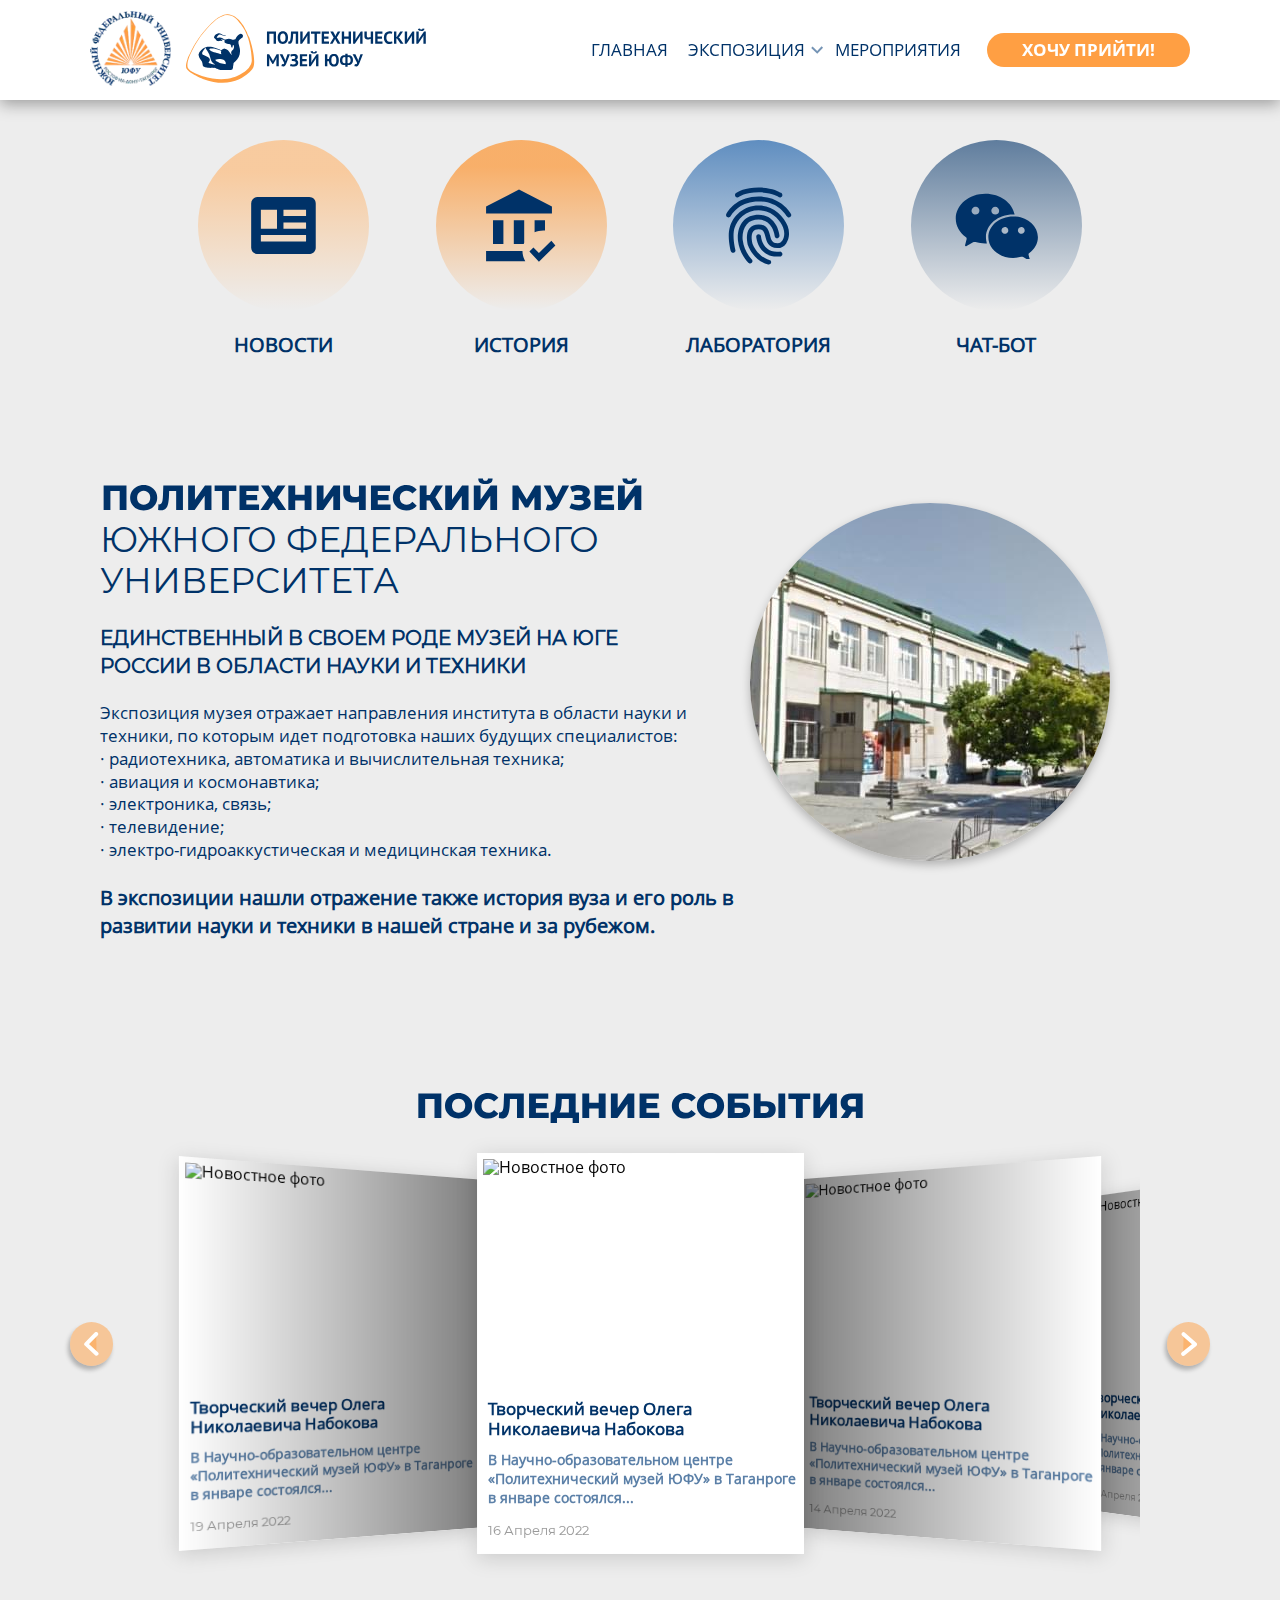
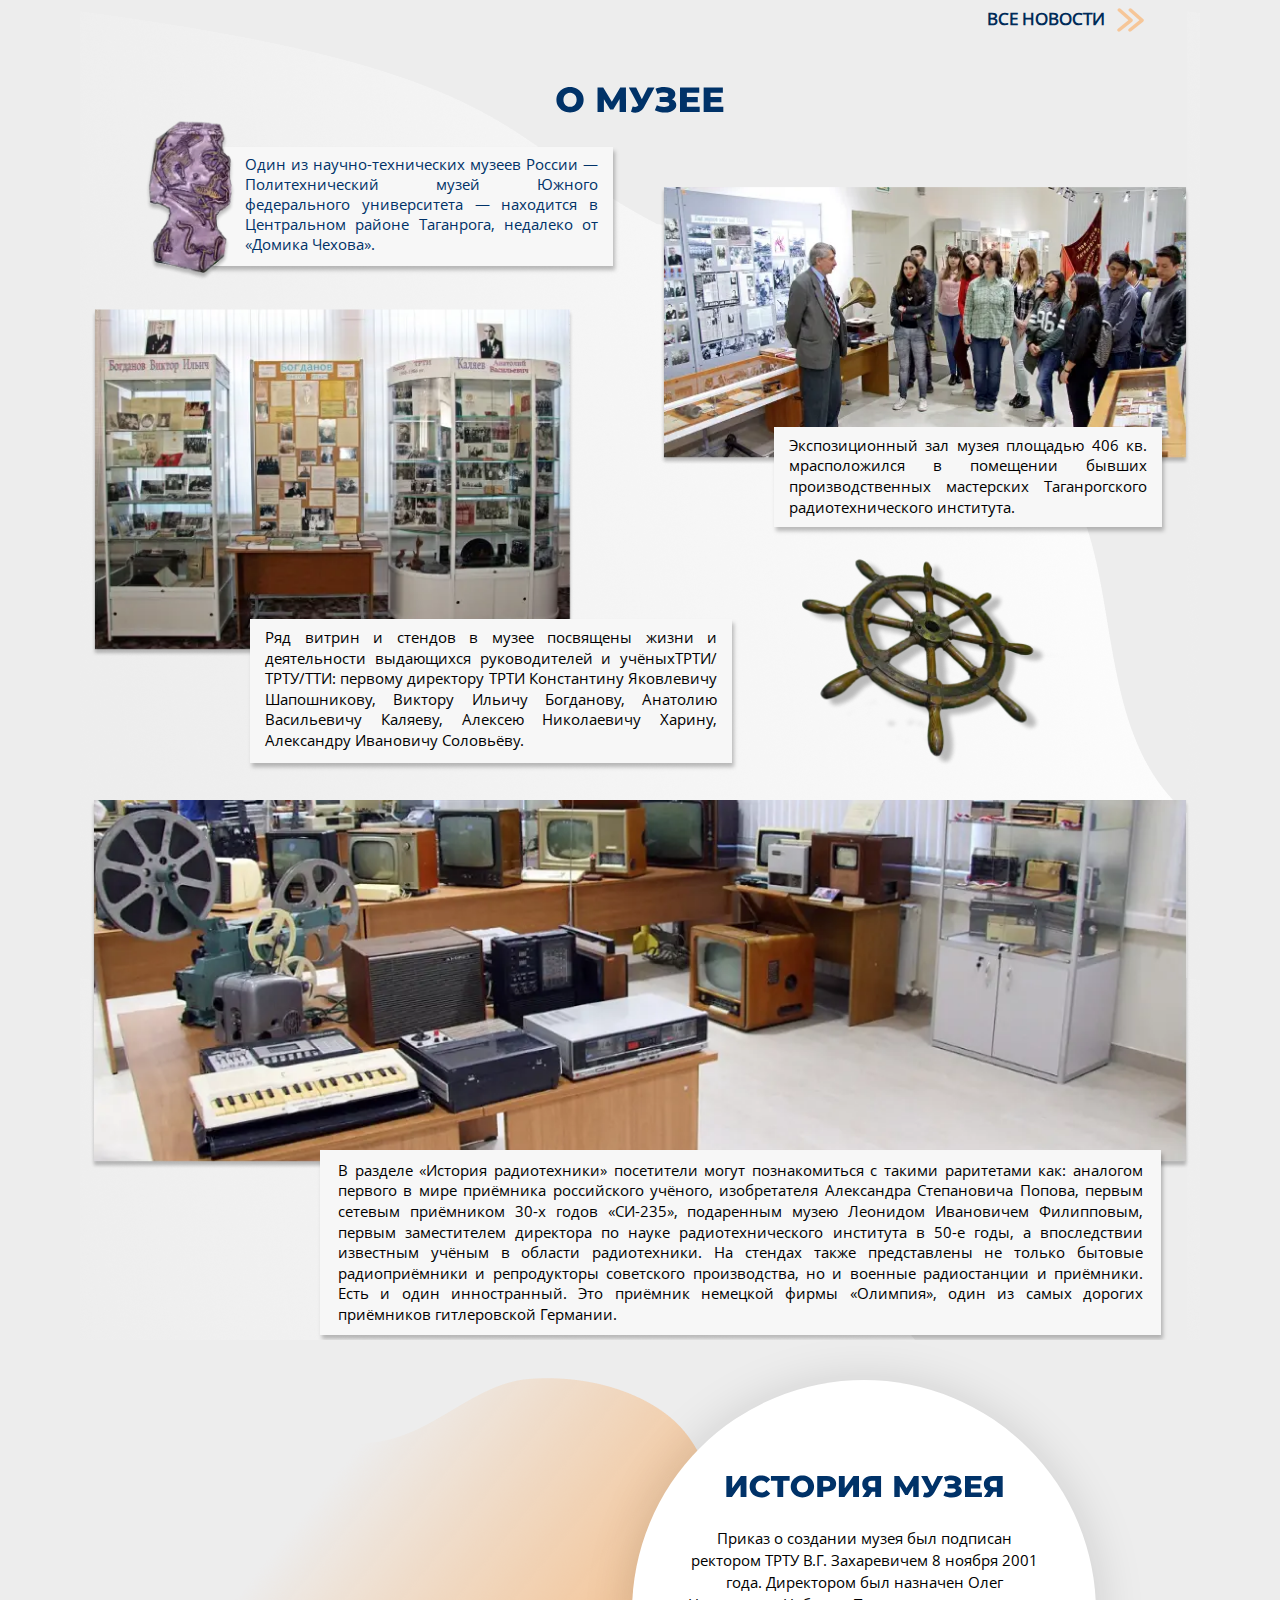
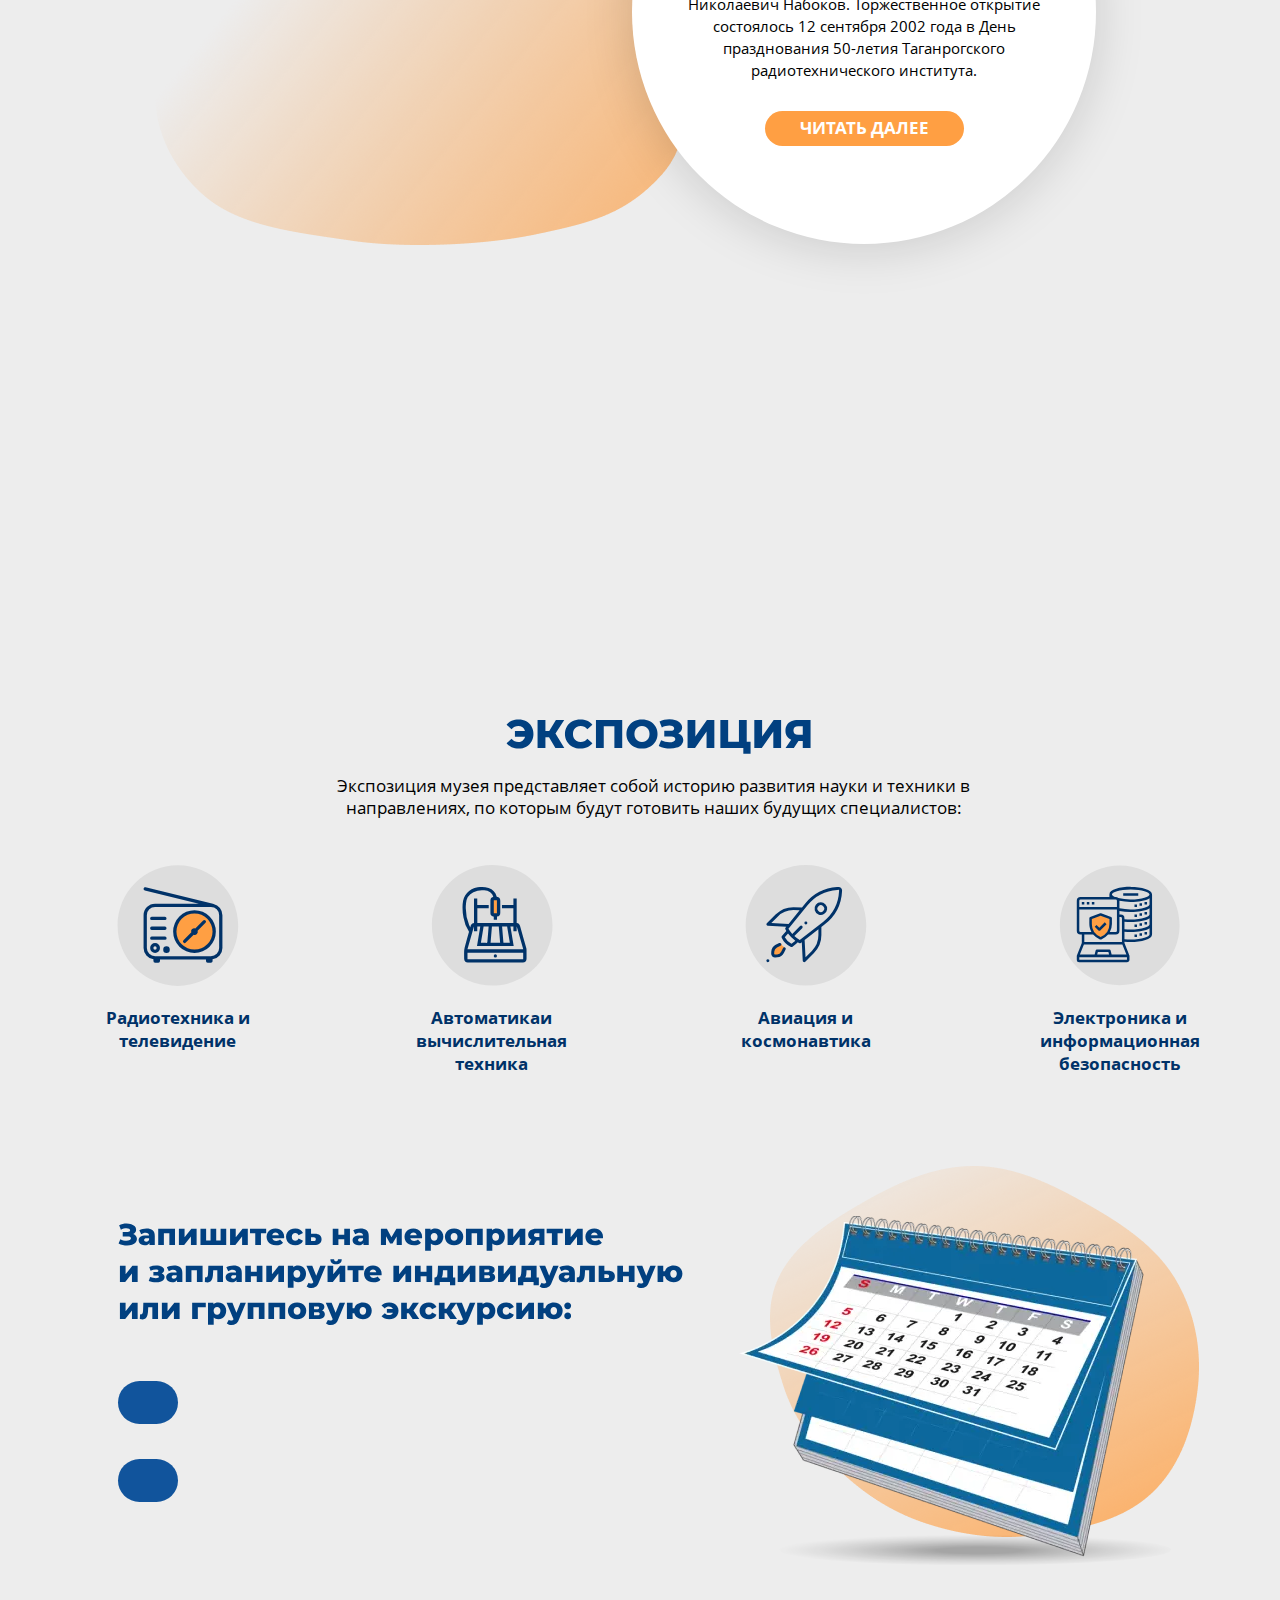
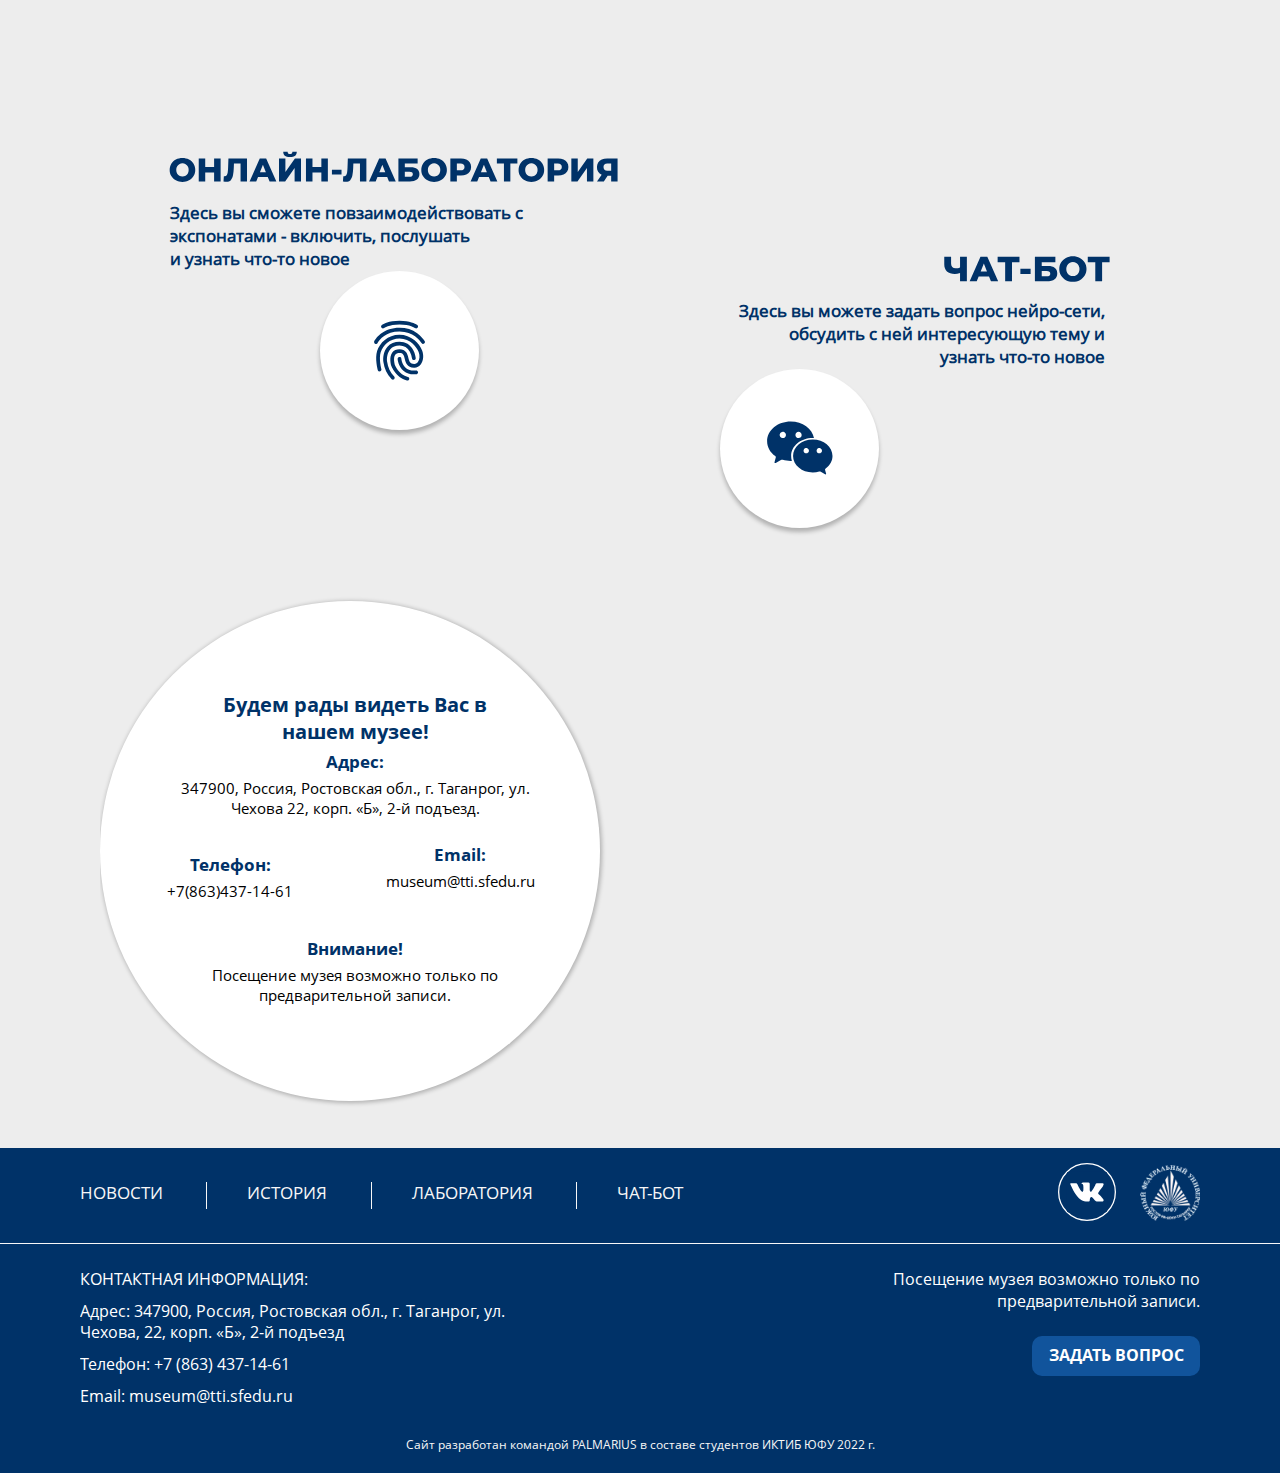
==== commit 1d618130: "v" ====
--- a/index.html
+++ b/index.html
@@ -6,7 +6,7 @@
         <meta http-equiv='X-UA-Compatible' content='IE=edge'>
         <meta name="viewport" content="width=device-width, initial-scale = 1.0">
         <meta name = "description" content = "Политехнический музей ИТА ЮФУ">
-        <link rel="stylesheet" href="css/style.min.css">
+        <link rel="stylesheet" href="css/style.min.css?_v=20220426163608">
         <link rel="shortcut icon" href="img/logo_museum_history.png">
         <link rel="preload" as="font" type="font/woff2"
           href="fonts/OpenSans-Regular.woff2" crossorigin>
@@ -14,9 +14,9 @@
           href="fonts/OpenSans-Bold.woff2" crossorigin>
         <link
           rel="stylesheet"
-          href="https://unpkg.com/swiper/swiper-bundle.min.css"
+          href="https://unpkg.com/swiper/swiper-bundle.min.css?_v=20220426163608"
         />
-        <script src="https://api-maps.yandex.ru/2.1/?a5ea9f03-c642-48d8-97b4-cdc88ff35b55&lang=ru_RU" type="text/javascript">
+        <script src="https://api-maps.yandex.ru/2.1/?a5ea9f03-c642-48d8-97b4-cdc88ff35b55&lang=ru_RU&_v=20220426163608" type="text/javascript">
         </script>
     </head>
     <body class="page__body">
@@ -28,7 +28,7 @@
       <picture><source srcset="img/logo_sfedu.webp" type="image/webp"><img class="page-header__logo-mobile-sfedu" src="img/logo_sfedu.png" alt="Логотип ЮФУ" width="62px" height="62px"></picture>
     </a>
     <div class="page-header__logo-museum">
-      <a href="#" class="page-header__link-museum">
+      <a href="index.html" class="page-header__link-museum">
           <svg class="page-header__svg-desktop-museum" role='img' aria-label='Ссылка на главную страницу музея' focusable='false' class='icon-box' width="245px" height="69px" xmlns='http://www.w3.org/2000/svg' xmlns:xlink='http://www.w3.org/1999/xlink'>
             <use xlink:href='sprite/icons.svg#logo_museum'></use>
           </svg>
@@ -86,14 +86,14 @@
           </ul>
         </li>
         <li class="header-menu__item item--event-mobile">
-          <a href="#" class="header-menu__link">
+          <a href="#" class="header-menu__link link--event-mobile">
             <svg role='img' aria-label='' focusable='false' width='48px' height='48px' xmlns='http://www.w3.org/2000/svg' xmlns:xlink='http://www.w3.org/1999/xlink'>
               <use xlink:href='sprite/icons.svg#icon_event_mobile'></use>
             </svg>
           </a>
         </li>
         <li class="header-menu__item">
-          <a href="#" class="header-menu__link">
+          <a href="events.html" class="header-menu__link">
             <span class="header-menu__contacts">МЕРОПРИЯТИЯ</span>
           </a>
         </li>
@@ -129,6 +129,23 @@
             <use xlink:href='sprite/icons.svg#icon_exposition_link_4'></use>
           </svg>
           <span class="list-exposition-mobile__link-text">Электроника <br>и информационная безопасность</span>
+        </a></li>
+    </ul>
+
+    <ul class="header-menu__list-events-mobile list-events-mobile">
+      <li class="list-events-mobile__item">
+        <a href="#" class="list-events-mobile__link">
+          <svg class="list-events-mobile__svg"role='img' aria-label='' focusable='false' width='77px' height='77px' xmlns='http://www.w3.org/2000/svg' xmlns:xlink='http://www.w3.org/1999/xlink'>
+            <use xlink:href='sprite/icons.svg#mobile_calendar_header_icon'></use>
+          </svg>
+          <span class="list-exposition-mobile__link-text">Календарь мероприятий</span>
+        </a></li>
+      <li class="list-events-mobile__item">
+        <a href="#" class="list-events-mobile__link">
+          <svg class="list-events-mobile__svg"role='img' aria-label='' focusable='false' width='77px' height='77px' xmlns='http://www.w3.org/2000/svg' xmlns:xlink='http://www.w3.org/1999/xlink'>
+            <use xlink:href='sprite/icons.svg#mobile_event_form_icon'></use>
+          </svg>
+          <span class="list-events-mobile__link-text">Записаться на мероприятие <br>или экскурсию</span>
         </a></li>
     </ul>
   </div>
@@ -308,7 +325,7 @@
       <div class="news__btn-prev swiper-button-prev"></div>
       <div class="news__btn-next swiper-button-next"></div>
       <div class="news__all-news">
-        <a class="news__all-news-link" href='#'>Все новости</a>
+        <a class="news__all-news-link" href='news.html'>Все новости</a>
       </div>
     </div>
   </section>
@@ -363,7 +380,7 @@
           Приказ о создании музея был подписан ректором ТРТУ В.Г. Захаревичем 8 ноября 2001 года. Директором был назначен Олег Николаевич Набоков. Торжественное открытие состоялось 12 сентября 2002 года в День празднования 50-летия Таганрогского радиотехнического института.
         </p>
         <button class="history-museum__more-btn">
-          Читать далее
+          <a href="history_museum.html">Читать далее</a>
         </button>
       </div>
     </div>
@@ -429,14 +446,20 @@
   <section class="events">
     <div class="events__container">
       <div class="events__content">
+        <div class="events__image--mobile">
+          <picture><source srcset="img/img_events.webp" type="image/webp"><img src="img/img_events.png" alt="картинка календаря" width="162" height="131"></picture>
+        </div>
         <svg class="events__title-desktop" width="575" height="111" viewBox="0 0 575 111" fill="none" xmlns="http://www.w3.org/2000/svg">
           <path d="M15.24 18.08C16.4 18.52 17.31 19.18 17.97 20.06C18.63 20.94 18.96 21.95 18.96 23.09C18.96 24.39 18.52 25.52 17.64 26.48C16.76 27.44 15.57 28.18 14.07 28.7C12.57 29.2 10.92 29.45 9.12 29.45C7.7 29.45 6.25 29.28 4.77 28.94C3.31 28.6 1.91 28.09 0.57 27.41L2.34 23.27C3.28 23.75 4.28 24.12 5.34 24.38C6.42 24.62 7.46 24.74 8.46 24.74C9.78 24.74 10.86 24.53 11.7 24.11C12.54 23.67 12.96 23.06 12.96 22.28C12.96 21.66 12.7 21.2 12.18 20.9C11.66 20.6 10.96 20.45 10.08 20.45H4.71V16.1H9.6C10.4 16.1 11.02 15.94 11.46 15.62C11.9 15.3 12.12 14.87 12.12 14.33C12.12 13.65 11.78 13.13 11.1 12.77C10.42 12.39 9.54 12.2 8.46 12.2C7.58 12.2 6.65 12.33 5.67 12.59C4.69 12.83 3.76 13.18 2.88 13.64L1.14 9.14C3.38 8.06 5.84 7.52 8.52 7.52C10.24 7.52 11.83 7.77 13.29 8.27C14.77 8.75 15.94 9.45 16.8 10.37C17.68 11.29 18.12 12.38 18.12 13.64C18.12 14.62 17.86 15.5 17.34 16.28C16.84 17.04 16.14 17.64 15.24 18.08ZM28.4719 12.47C31.1719 12.47 33.2319 13.09 34.6519 14.33C36.0719 15.55 36.7819 17.43 36.7819 19.97V29H31.4719V26.9C30.6519 28.48 29.0519 29.27 26.6719 29.27C25.4119 29.27 24.3219 29.05 23.4019 28.61C22.4819 28.17 21.7819 27.58 21.3019 26.84C20.8419 26.08 20.6119 25.22 20.6119 24.26C20.6119 22.72 21.2019 21.53 22.3819 20.69C23.5619 19.83 25.3819 19.4 27.8419 19.4H31.0819C30.9819 17.68 29.8319 16.82 27.6319 16.82C26.8519 16.82 26.0619 16.95 25.2619 17.21C24.4619 17.45 23.7819 17.79 23.2219 18.23L21.3019 14.36C22.2019 13.76 23.2919 13.3 24.5719 12.98C25.8719 12.64 27.1719 12.47 28.4719 12.47ZM28.2619 25.67C28.9219 25.67 29.5019 25.51 30.0019 25.19C30.5019 24.87 30.8619 24.4 31.0819 23.78V22.37H28.6219C26.9619 22.37 26.1319 22.92 26.1319 24.02C26.1319 24.52 26.3219 24.92 26.7019 25.22C27.0819 25.52 27.6019 25.67 28.2619 25.67ZM57.011 12.74V29H51.341V17.27H45.881V29H40.211V12.74H57.011ZM60.8946 12.74H66.5646V21.26L73.3746 12.74H78.6246V29H72.9246V20.45L66.1746 29H60.8946V12.74ZM108.227 12.74V29H82.4571V12.74H88.1271V24.44H92.5371V12.74H98.2071V24.44H102.587V12.74H108.227ZM112.076 12.74H117.746V21.26L124.556 12.74H129.806V29H124.106V20.45L117.356 29H112.076V12.74ZM148.159 17.27H142.939V29H137.269V17.27H132.019V12.74H148.159V17.27ZM166.193 20.9C166.193 20.94 166.163 21.41 166.103 22.31H154.283C154.523 23.15 154.983 23.8 155.663 24.26C156.363 24.7 157.233 24.92 158.273 24.92C159.053 24.92 159.723 24.81 160.283 24.59C160.863 24.37 161.443 24.01 162.023 23.51L165.023 26.63C163.443 28.39 161.133 29.27 158.093 29.27C156.193 29.27 154.523 28.91 153.083 28.19C151.643 27.47 150.523 26.47 149.723 25.19C148.943 23.91 148.553 22.46 148.553 20.84C148.553 19.24 148.933 17.81 149.693 16.55C150.473 15.27 151.543 14.27 152.903 13.55C154.263 12.83 155.793 12.47 157.493 12.47C159.113 12.47 160.583 12.81 161.903 13.49C163.223 14.15 164.263 15.12 165.023 16.4C165.803 17.66 166.193 19.16 166.193 20.9ZM157.523 16.52C156.643 16.52 155.903 16.77 155.303 17.27C154.723 17.77 154.353 18.45 154.193 19.31H160.853C160.693 18.45 160.313 17.77 159.713 17.27C159.133 16.77 158.403 16.52 157.523 16.52ZM177.365 29.27C175.565 29.27 173.955 28.91 172.535 28.19C171.115 27.47 170.005 26.47 169.205 25.19C168.425 23.91 168.035 22.46 168.035 20.84C168.035 19.22 168.425 17.78 169.205 16.52C170.005 15.24 171.115 14.25 172.535 13.55C173.955 12.83 175.565 12.47 177.365 12.47C179.205 12.47 180.795 12.87 182.135 13.67C183.475 14.45 184.425 15.54 184.985 16.94L180.575 19.19C179.835 17.73 178.755 17 177.335 17C176.315 17 175.465 17.34 174.785 18.02C174.125 18.7 173.795 19.64 173.795 20.84C173.795 22.06 174.125 23.02 174.785 23.72C175.465 24.4 176.315 24.74 177.335 24.74C178.755 24.74 179.835 24.01 180.575 22.55L184.985 24.8C184.425 26.2 183.475 27.3 182.135 28.1C180.795 28.88 179.205 29.27 177.365 29.27ZM196.909 17.78C199.069 17.8 200.719 18.28 201.859 19.22C202.999 20.16 203.569 21.5 203.569 23.24C203.569 25.04 202.909 26.46 201.589 27.5C200.289 28.52 198.489 29.02 196.189 29H187.369V12.74H193.039V17.78H196.909ZM195.619 25.1C197.059 25.1 197.779 24.45 197.779 23.15C197.779 22.51 197.599 22.04 197.239 21.74C196.879 21.44 196.339 21.28 195.619 21.26H193.039V25.07L195.619 25.1ZM214.733 12.74H220.403V18.77H226.253V12.74H231.953V29H226.253V23.3H220.403V29H214.733V12.74ZM242.427 12.47C245.127 12.47 247.187 13.09 248.607 14.33C250.027 15.55 250.737 17.43 250.737 19.97V29H245.427V26.9C244.607 28.48 243.007 29.27 240.627 29.27C239.367 29.27 238.277 29.05 237.357 28.61C236.437 28.17 235.737 27.58 235.257 26.84C234.797 26.08 234.567 25.22 234.567 24.26C234.567 22.72 235.157 21.53 236.337 20.69C237.517 19.83 239.337 19.4 241.797 19.4H245.037C244.937 17.68 243.787 16.82 241.587 16.82C240.807 16.82 240.017 16.95 239.217 17.21C238.417 17.45 237.737 17.79 237.177 18.23L235.257 14.36C236.157 13.76 237.247 13.3 238.527 12.98C239.827 12.64 241.127 12.47 242.427 12.47ZM242.217 25.67C242.877 25.67 243.457 25.51 243.957 25.19C244.457 24.87 244.817 24.4 245.037 23.78V22.37H242.577C240.917 22.37 240.087 22.92 240.087 24.02C240.087 24.52 240.277 24.92 240.657 25.22C241.037 25.52 241.557 25.67 242.217 25.67ZM278.677 29V20.45L274.507 27.56H272.077L268.027 20.33V29H262.897V12.74H268.897L273.427 21.23L278.407 12.74H283.777L283.807 29H278.677ZM304.122 20.9C304.122 20.94 304.092 21.41 304.032 22.31H292.212C292.452 23.15 292.912 23.8 293.592 24.26C294.292 24.7 295.162 24.92 296.202 24.92C296.982 24.92 297.652 24.81 298.212 24.59C298.792 24.37 299.372 24.01 299.952 23.51L302.952 26.63C301.372 28.39 299.062 29.27 296.022 29.27C294.122 29.27 292.452 28.91 291.012 28.19C289.572 27.47 288.452 26.47 287.652 25.19C286.872 23.91 286.482 22.46 286.482 20.84C286.482 19.24 286.862 17.81 287.622 16.55C288.402 15.27 289.472 14.27 290.832 13.55C292.192 12.83 293.722 12.47 295.422 12.47C297.042 12.47 298.512 12.81 299.832 13.49C301.152 14.15 302.192 15.12 302.952 16.4C303.732 17.66 304.122 19.16 304.122 20.9ZM295.452 16.52C294.572 16.52 293.832 16.77 293.232 17.27C292.652 17.77 292.282 18.45 292.122 19.31H298.782C298.622 18.45 298.242 17.77 297.642 17.27C297.062 16.77 296.332 16.52 295.452 16.52ZM317.365 12.47C318.845 12.47 320.185 12.82 321.385 13.52C322.605 14.2 323.565 15.18 324.265 16.46C324.985 17.72 325.345 19.19 325.345 20.87C325.345 22.55 324.985 24.03 324.265 25.31C323.565 26.57 322.605 27.55 321.385 28.25C320.185 28.93 318.845 29.27 317.365 29.27C315.465 29.27 313.955 28.7 312.835 27.56V34.82H307.135V12.74H312.565V14.36C313.625 13.1 315.225 12.47 317.365 12.47ZM316.165 24.74C317.165 24.74 317.985 24.4 318.625 23.72C319.265 23.02 319.585 22.07 319.585 20.87C319.585 19.67 319.265 18.73 318.625 18.05C317.985 17.35 317.165 17 316.165 17C315.165 17 314.345 17.35 313.705 18.05C313.065 18.73 312.745 19.67 312.745 20.87C312.745 22.07 313.065 23.02 313.705 23.72C314.345 24.4 315.165 24.74 316.165 24.74ZM336.092 29.27C334.352 29.27 332.782 28.91 331.382 28.19C329.982 27.47 328.882 26.47 328.082 25.19C327.302 23.91 326.912 22.46 326.912 20.84C326.912 19.24 327.302 17.8 328.082 16.52C328.882 15.24 329.972 14.25 331.352 13.55C332.752 12.83 334.332 12.47 336.092 12.47C337.852 12.47 339.432 12.83 340.832 13.55C342.232 14.25 343.322 15.24 344.102 16.52C344.882 17.78 345.272 19.22 345.272 20.84C345.272 22.46 344.882 23.91 344.102 25.19C343.322 26.47 342.232 27.47 340.832 28.19C339.432 28.91 337.852 29.27 336.092 29.27ZM336.092 24.74C337.092 24.74 337.912 24.4 338.552 23.72C339.192 23.02 339.512 22.06 339.512 20.84C339.512 19.64 339.192 18.7 338.552 18.02C337.912 17.34 337.092 17 336.092 17C335.092 17 334.272 17.34 333.632 18.02C332.992 18.7 332.672 19.64 332.672 20.84C332.672 22.06 332.992 23.02 333.632 23.72C334.272 24.4 335.092 24.74 336.092 24.74ZM364.745 12.74V29H359.075V17.27H353.615V29H347.945V12.74H364.745ZM378.859 12.47C380.339 12.47 381.679 12.82 382.879 13.52C384.099 14.2 385.059 15.18 385.759 16.46C386.479 17.72 386.839 19.19 386.839 20.87C386.839 22.55 386.479 24.03 385.759 25.31C385.059 26.57 384.099 27.55 382.879 28.25C381.679 28.93 380.339 29.27 378.859 29.27C376.959 29.27 375.449 28.7 374.329 27.56V34.82H368.629V12.74H374.059V14.36C375.119 13.1 376.719 12.47 378.859 12.47ZM377.659 24.74C378.659 24.74 379.479 24.4 380.119 23.72C380.759 23.02 381.079 22.07 381.079 20.87C381.079 19.67 380.759 18.73 380.119 18.05C379.479 17.35 378.659 17 377.659 17C376.659 17 375.839 17.35 375.199 18.05C374.559 18.73 374.239 19.67 374.239 20.87C374.239 22.07 374.559 23.02 375.199 23.72C375.839 24.4 376.659 24.74 377.659 24.74ZM389.576 12.74H395.246V21.26L402.056 12.74H407.306V29H401.606V20.45L394.856 29H389.576V12.74ZM426.439 12.74V29H421.369V24.59H418.789L415.909 29H409.879L413.479 23.81C412.399 23.33 411.569 22.68 410.989 21.86C410.429 21.02 410.149 20.02 410.149 18.86C410.149 16.92 410.869 15.42 412.309 14.36C413.749 13.28 415.729 12.74 418.249 12.74H426.439ZM418.369 17.24C416.769 17.24 415.969 17.85 415.969 19.07C415.969 19.71 416.159 20.18 416.539 20.48C416.939 20.78 417.539 20.93 418.339 20.93H421.369V17.24H418.369ZM444.79 17.27H439.57V29H433.9V17.27H428.65V12.74H444.79V17.27ZM446.998 12.74H452.668V21.26L459.478 12.74H464.728V29H459.028V20.45L452.278 29H446.998V12.74ZM485.031 20.9C485.031 20.94 485.001 21.41 484.941 22.31H473.121C473.361 23.15 473.821 23.8 474.501 24.26C475.201 24.7 476.071 24.92 477.111 24.92C477.891 24.92 478.561 24.81 479.121 24.59C479.701 24.37 480.281 24.01 480.861 23.51L483.861 26.63C482.281 28.39 479.971 29.27 476.931 29.27C475.031 29.27 473.361 28.91 471.921 28.19C470.481 27.47 469.361 26.47 468.561 25.19C467.781 23.91 467.391 22.46 467.391 20.84C467.391 19.24 467.771 17.81 468.531 16.55C469.311 15.27 470.381 14.27 471.741 13.55C473.101 12.83 474.631 12.47 476.331 12.47C477.951 12.47 479.421 12.81 480.741 13.49C482.061 14.15 483.101 15.12 483.861 16.4C484.641 17.66 485.031 19.16 485.031 20.9ZM476.361 16.52C475.481 16.52 474.741 16.77 474.141 17.27C473.561 17.77 473.191 18.45 473.031 19.31H479.691C479.531 18.45 479.151 17.77 478.551 17.27C477.971 16.77 477.241 16.52 476.361 16.52ZM1.92 49.74H7.59V58.26L14.4 49.74H19.65V66H13.95V57.45L7.2 66H1.92V49.74ZM43.673 57.57C44.613 57.87 45.333 58.33 45.833 58.95C46.353 59.55 46.613 60.27 46.613 61.11C46.613 62.19 46.233 63.13 45.473 63.93C44.733 64.71 43.713 65.31 42.413 65.73C41.133 66.13 39.693 66.33 38.093 66.33C35.333 66.33 32.873 65.86 30.713 64.92L32.183 61.08C33.903 61.8 35.813 62.16 37.913 62.16C38.813 62.16 39.523 62.03 40.043 61.77C40.583 61.51 40.853 61.14 40.853 60.66C40.853 60.22 40.693 59.9 40.373 59.7C40.053 59.5 39.563 59.4 38.903 59.4H35.393V56.07H38.393C39.733 56.07 40.403 55.66 40.403 54.84C40.403 53.98 39.513 53.55 37.733 53.55C36.193 53.55 34.473 53.91 32.573 54.63L31.223 50.88C33.583 49.9 35.913 49.41 38.213 49.41C40.513 49.41 42.413 49.82 43.913 50.64C45.413 51.44 46.163 52.57 46.163 54.03C46.163 54.77 45.943 55.45 45.503 56.07C45.063 56.69 44.453 57.19 43.673 57.57ZM56.0402 49.47C58.7402 49.47 60.8002 50.09 62.2202 51.33C63.6402 52.55 64.3502 54.43 64.3502 56.97V66H59.0402V63.9C58.2202 65.48 56.6202 66.27 54.2402 66.27C52.9802 66.27 51.8902 66.05 50.9702 65.61C50.0502 65.17 49.3502 64.58 48.8702 63.84C48.4102 63.08 48.1802 62.22 48.1802 61.26C48.1802 59.72 48.7702 58.53 49.9502 57.69C51.1302 56.83 52.9502 56.4 55.4102 56.4H58.6502C58.5502 54.68 57.4002 53.82 55.2002 53.82C54.4202 53.82 53.6302 53.95 52.8302 54.21C52.0302 54.45 51.3502 54.79 50.7902 55.23L48.8702 51.36C49.7702 50.76 50.8602 50.3 52.1402 49.98C53.4402 49.64 54.7402 49.47 56.0402 49.47ZM55.8302 62.67C56.4902 62.67 57.0702 62.51 57.5702 62.19C58.0702 61.87 58.4302 61.4 58.6502 60.78V59.37H56.1902C54.5302 59.37 53.7002 59.92 53.7002 61.02C53.7002 61.52 53.8902 61.92 54.2702 62.22C54.6502 62.52 55.1702 62.67 55.8302 62.67ZM84.5794 49.74V66H78.9094V54.27H73.4494V66H67.7794V49.74H84.5794ZM105.023 49.74V66H99.323V54.27H95.213L95.093 56.76C95.013 58.88 94.803 60.63 94.463 62.01C94.123 63.39 93.563 64.47 92.783 65.25C92.003 66.01 90.933 66.39 89.573 66.39C88.873 66.39 87.953 66.26 86.813 66L87.053 61.35C87.413 61.39 87.653 61.41 87.773 61.41C88.393 61.41 88.863 61.21 89.183 60.81C89.503 60.41 89.723 59.88 89.843 59.22C89.963 58.54 90.043 57.64 90.083 56.52L90.323 49.74H105.023ZM115.484 49.47C118.184 49.47 120.244 50.09 121.664 51.33C123.084 52.55 123.794 54.43 123.794 56.97V66H118.484V63.9C117.664 65.48 116.064 66.27 113.684 66.27C112.424 66.27 111.334 66.05 110.414 65.61C109.494 65.17 108.794 64.58 108.314 63.84C107.854 63.08 107.624 62.22 107.624 61.26C107.624 59.72 108.214 58.53 109.394 57.69C110.574 56.83 112.394 56.4 114.854 56.4H118.094C117.994 54.68 116.844 53.82 114.644 53.82C113.864 53.82 113.074 53.95 112.274 54.21C111.474 54.45 110.794 54.79 110.234 55.23L108.314 51.36C109.214 50.76 110.304 50.3 111.584 49.98C112.884 49.64 114.184 49.47 115.484 49.47ZM115.274 62.67C115.934 62.67 116.514 62.51 117.014 62.19C117.514 61.87 117.874 61.4 118.094 60.78V59.37H115.634C113.974 59.37 113.144 59.92 113.144 61.02C113.144 61.52 113.334 61.92 113.714 62.22C114.094 62.52 114.614 62.67 115.274 62.67ZM127.223 49.74H132.893V55.77H138.743V49.74H144.443V66H138.743V60.3H132.893V66H127.223V49.74ZM148.287 49.74H153.957V58.26L160.767 49.74H166.017V66H160.317V57.45L153.567 66H148.287V49.74ZM180.08 49.47C181.56 49.47 182.9 49.82 184.1 50.52C185.32 51.2 186.28 52.18 186.98 53.46C187.7 54.72 188.06 56.19 188.06 57.87C188.06 59.55 187.7 61.03 186.98 62.31C186.28 63.57 185.32 64.55 184.1 65.25C182.9 65.93 181.56 66.27 180.08 66.27C178.18 66.27 176.67 65.7 175.55 64.56V71.82H169.85V49.74H175.28V51.36C176.34 50.1 177.94 49.47 180.08 49.47ZM178.88 61.74C179.88 61.74 180.7 61.4 181.34 60.72C181.98 60.02 182.3 59.07 182.3 57.87C182.3 56.67 181.98 55.73 181.34 55.05C180.7 54.35 179.88 54 178.88 54C177.88 54 177.06 54.35 176.42 55.05C175.78 55.73 175.46 56.67 175.46 57.87C175.46 59.07 175.78 60.02 176.42 60.72C177.06 61.4 177.88 61.74 178.88 61.74ZM207.698 49.74L200.678 66.66C199.858 68.66 198.858 70.06 197.678 70.86C196.498 71.68 195.058 72.09 193.358 72.09C192.498 72.09 191.628 71.95 190.748 71.67C189.888 71.41 189.188 71.06 188.648 70.62L190.628 66.63C190.948 66.93 191.328 67.16 191.768 67.32C192.228 67.5 192.688 67.59 193.148 67.59C193.688 67.59 194.128 67.48 194.468 67.26C194.828 67.04 195.128 66.69 195.368 66.21L188.407 49.74H194.258L198.248 59.67L202.268 49.74H207.698ZM209.547 49.74H215.217V58.26L222.027 49.74H227.277V66H221.577V57.45L214.827 66H209.547V49.74ZM218.037 48.18C216.117 48.18 214.697 47.78 213.777 46.98C212.877 46.16 212.417 44.91 212.397 43.23H216.087C216.107 43.93 216.267 44.46 216.567 44.82C216.867 45.16 217.347 45.33 218.007 45.33C218.667 45.33 219.157 45.15 219.477 44.79C219.817 44.43 219.987 43.91 219.987 43.23H223.737C223.737 44.91 223.267 46.16 222.327 46.98C221.407 47.78 219.977 48.18 218.037 48.18ZM245.629 54.27H240.409V66H234.739V54.27H229.489V49.74H245.629V54.27ZM263.663 57.9C263.663 57.94 263.633 58.41 263.573 59.31H251.753C251.993 60.15 252.453 60.8 253.133 61.26C253.833 61.7 254.703 61.92 255.743 61.92C256.523 61.92 257.193 61.81 257.753 61.59C258.333 61.37 258.913 61.01 259.493 60.51L262.493 63.63C260.913 65.39 258.603 66.27 255.563 66.27C253.663 66.27 251.993 65.91 250.553 65.19C249.113 64.47 247.993 63.47 247.193 62.19C246.413 60.91 246.023 59.46 246.023 57.84C246.023 56.24 246.403 54.81 247.163 53.55C247.943 52.27 249.013 51.27 250.373 50.55C251.733 49.83 253.263 49.47 254.963 49.47C256.583 49.47 258.053 49.81 259.373 50.49C260.693 51.15 261.733 52.12 262.493 53.4C263.273 54.66 263.663 56.16 263.663 57.9ZM254.993 53.52C254.113 53.52 253.373 53.77 252.773 54.27C252.193 54.77 251.823 55.45 251.663 56.31H258.323C258.163 55.45 257.783 54.77 257.183 54.27C256.603 53.77 255.873 53.52 254.993 53.52ZM275.406 49.74H281.076V58.26L287.886 49.74H293.136V66H287.436V57.45L280.686 66H275.406V49.74ZM296.969 49.74H302.639V55.77H308.489V49.74H314.189V66H308.489V60.3H302.639V66H296.969V49.74ZM337.263 61.44V69.36H331.983V66H321.753V69.36H316.443V61.44H317.043C318.023 61.42 318.703 60.89 319.083 59.85C319.463 58.79 319.693 57.31 319.773 55.41L319.983 49.74H335.013V61.44H337.263ZM324.903 55.83C324.843 57.29 324.733 58.46 324.573 59.34C324.413 60.22 324.113 60.92 323.673 61.44H329.313V54.27H324.963L324.903 55.83ZM339.713 49.74H345.383V58.26L352.193 49.74H357.443V66H351.743V57.45L344.993 66H339.713V49.74ZM374.385 57.48C376.245 58.1 377.175 59.38 377.175 61.32C377.175 62.78 376.605 63.93 375.465 64.77C374.325 65.59 372.645 66 370.425 66H361.275V49.74H370.005C372.125 49.74 373.765 50.11 374.925 50.85C376.105 51.59 376.695 52.63 376.695 53.97C376.695 54.75 376.495 55.44 376.095 56.04C375.695 56.64 375.125 57.12 374.385 57.48ZM366.375 56.28H369.495C370.815 56.28 371.475 55.79 371.475 54.81C371.475 53.87 370.815 53.4 369.495 53.4H366.375V56.28ZM369.915 62.31C371.295 62.31 371.985 61.81 371.985 60.81C371.985 59.81 371.315 59.31 369.975 59.31H366.375V62.31H369.915ZM380.055 49.74H385.725V58.26L392.535 49.74H397.785V66H392.085V57.45L385.335 66H380.055V49.74ZM420.847 61.44V69.36H415.567V66H405.337V69.36H400.027V61.44H400.627C401.607 61.42 402.287 60.89 402.667 59.85C403.047 58.79 403.277 57.31 403.357 55.41L403.567 49.74H418.597V61.44H420.847ZM408.487 55.83C408.427 57.29 408.317 58.46 408.157 59.34C407.997 60.22 407.697 60.92 407.257 61.44H412.897V54.27H408.547L408.487 55.83ZM440.637 49.74L433.617 66.66C432.797 68.66 431.797 70.06 430.617 70.86C429.437 71.68 427.997 72.09 426.297 72.09C425.437 72.09 424.567 71.95 423.687 71.67C422.827 71.41 422.127 71.06 421.587 70.62L423.567 66.63C423.887 66.93 424.267 67.16 424.707 67.32C425.167 67.5 425.627 67.59 426.087 67.59C426.627 67.59 427.067 67.48 427.407 67.26C427.767 67.04 428.067 66.69 428.307 66.21L421.347 49.74H427.197L431.187 59.67L435.207 49.74H440.637ZM448.56 49.47C451.26 49.47 453.32 50.09 454.74 51.33C456.16 52.55 456.87 54.43 456.87 56.97V66H451.56V63.9C450.74 65.48 449.14 66.27 446.76 66.27C445.5 66.27 444.41 66.05 443.49 65.61C442.57 65.17 441.87 64.58 441.39 63.84C440.93 63.08 440.7 62.22 440.7 61.26C440.7 59.72 441.29 58.53 442.47 57.69C443.65 56.83 445.47 56.4 447.93 56.4H451.17C451.07 54.68 449.92 53.82 447.72 53.82C446.94 53.82 446.15 53.95 445.35 54.21C444.55 54.45 443.87 54.79 443.31 55.23L441.39 51.36C442.29 50.76 443.38 50.3 444.66 49.98C445.96 49.64 447.26 49.47 448.56 49.47ZM448.35 62.67C449.01 62.67 449.59 62.51 450.09 62.19C450.59 61.87 450.95 61.4 451.17 60.78V59.37H448.71C447.05 59.37 446.22 59.92 446.22 61.02C446.22 61.52 446.41 61.92 446.79 62.22C447.17 62.52 447.69 62.67 448.35 62.67ZM476.859 49.74V66H471.159V54.27H467.049L466.929 56.76C466.849 58.88 466.639 60.63 466.299 62.01C465.959 63.39 465.399 64.47 464.619 65.25C463.839 66.01 462.769 66.39 461.409 66.39C460.709 66.39 459.789 66.26 458.649 66L458.889 61.35C459.249 61.39 459.489 61.41 459.609 61.41C460.229 61.41 460.699 61.21 461.019 60.81C461.339 60.41 461.559 59.88 461.679 59.22C461.799 58.54 461.879 57.64 461.919 56.52L462.159 49.74H476.859ZM490.23 54.78C492.39 54.8 494.04 55.28 495.18 56.22C496.32 57.16 496.89 58.5 496.89 60.24C496.89 62.04 496.23 63.46 494.91 64.5C493.61 65.52 491.81 66.02 489.51 66H480.69V49.74H486.36V54.78H490.23ZM488.94 62.1C490.38 62.1 491.1 61.45 491.1 60.15C491.1 59.51 490.92 59.04 490.56 58.74C490.2 58.44 489.66 58.28 488.94 58.26H486.36V62.07L488.94 62.1ZM499.322 49.74H504.992V55.77H510.842V49.74H516.542V66H510.842V60.3H504.992V66H499.322V49.74ZM537.727 49.74L530.707 66.66C529.887 68.66 528.887 70.06 527.707 70.86C526.527 71.68 525.087 72.09 523.387 72.09C522.527 72.09 521.657 71.95 520.777 71.67C519.917 71.41 519.217 71.06 518.677 70.62L520.657 66.63C520.977 66.93 521.357 67.16 521.797 67.32C522.257 67.5 522.717 67.59 523.177 67.59C523.717 67.59 524.157 67.48 524.497 67.26C524.857 67.04 525.157 66.69 525.397 66.21L518.437 49.74H524.287L528.277 59.67L532.297 49.74H537.727ZM555.536 49.47C557.236 49.47 558.756 49.83 560.096 50.55C561.456 51.25 562.516 52.24 563.276 53.52C564.036 54.78 564.416 56.22 564.416 57.84C564.416 59.46 564.036 60.91 563.276 62.19C562.516 63.47 561.456 64.47 560.096 65.19C558.756 65.91 557.236 66.27 555.536 66.27C553.396 66.27 551.546 65.71 549.986 64.59C548.446 63.47 547.436 61.99 546.956 60.15H545.246V66H539.576V49.74H545.246V55.35H546.986C547.526 53.57 548.556 52.15 550.076 51.09C551.596 50.01 553.416 49.47 555.536 49.47ZM555.536 61.74C556.476 61.74 557.256 61.39 557.876 60.69C558.496 59.99 558.806 59.04 558.806 57.84C558.806 56.64 558.496 55.7 557.876 55.02C557.256 54.34 556.476 54 555.536 54C554.596 54 553.816 54.34 553.196 55.02C552.576 55.7 552.266 56.64 552.266 57.84C552.266 59.04 552.576 59.99 553.196 60.69C553.816 61.39 554.596 61.74 555.536 61.74ZM1.92 86.74H7.59V95.26L14.4 86.74H19.65V103H13.95V94.45L7.2 103H1.92V86.74ZM40.0425 86.74V103H34.3425V91.27H30.2325L30.1125 93.76C30.0325 95.88 29.8225 97.63 29.4825 99.01C29.1425 100.39 28.5825 101.47 27.8025 102.25C27.0225 103.01 25.9525 103.39 24.5925 103.39C23.8925 103.39 22.9725 103.26 21.8325 103L22.0725 98.35C22.4325 98.39 22.6725 98.41 22.7925 98.41C23.4125 98.41 23.8825 98.21 24.2025 97.81C24.5225 97.41 24.7425 96.88 24.8625 96.22C24.9825 95.54 25.0625 94.64 25.1025 93.52L25.3425 86.74H40.0425ZM43.8731 86.74H49.5431V95.26L56.3531 86.74H61.6031V103H55.9031V94.45L49.1531 103H43.8731V86.74ZM87.7861 91.27H79.8361V103H74.1661V86.74H87.7861V91.27ZM100.246 86.47C101.726 86.47 103.066 86.82 104.266 87.52C105.486 88.2 106.446 89.18 107.146 90.46C107.866 91.72 108.226 93.19 108.226 94.87C108.226 96.55 107.866 98.03 107.146 99.31C106.446 100.57 105.486 101.55 104.266 102.25C103.066 102.93 101.726 103.27 100.246 103.27C98.3457 103.27 96.8357 102.7 95.7157 101.56V108.82H90.0157V86.74H95.4457V88.36C96.5057 87.1 98.1057 86.47 100.246 86.47ZM99.0457 98.74C100.046 98.74 100.866 98.4 101.506 97.72C102.146 97.02 102.466 96.07 102.466 94.87C102.466 93.67 102.146 92.73 101.506 92.05C100.866 91.35 100.046 91 99.0457 91C98.0457 91 97.2257 91.35 96.5857 92.05C95.9457 92.73 95.6257 93.67 95.6257 94.87C95.6257 96.07 95.9457 97.02 96.5857 97.72C97.2257 98.4 98.0457 98.74 99.0457 98.74ZM127.864 86.74L120.844 103.66C120.024 105.66 119.024 107.06 117.844 107.86C116.664 108.68 115.224 109.09 113.524 109.09C112.664 109.09 111.794 108.95 110.914 108.67C110.054 108.41 109.354 108.06 108.814 107.62L110.794 103.63C111.114 103.93 111.494 104.16 111.934 104.32C112.394 104.5 112.854 104.59 113.314 104.59C113.854 104.59 114.294 104.48 114.634 104.26C114.994 104.04 115.294 103.69 115.534 103.21L108.574 86.74H114.424L118.414 96.67L122.434 86.74H127.864ZM146.513 86.74V103H140.843V91.27H135.383V103H129.713V86.74H146.513ZM167.197 86.74V103H161.527V91.27H156.067V103H150.397V86.74H167.197ZM179.09 103.27C177.35 103.27 175.78 102.91 174.38 102.19C172.98 101.47 171.88 100.47 171.08 99.19C170.3 97.91 169.91 96.46 169.91 94.84C169.91 93.24 170.3 91.8 171.08 90.52C171.88 89.24 172.97 88.25 174.35 87.55C175.75 86.83 177.33 86.47 179.09 86.47C180.85 86.47 182.43 86.83 183.83 87.55C185.23 88.25 186.32 89.24 187.1 90.52C187.88 91.78 188.27 93.22 188.27 94.84C188.27 96.46 187.88 97.91 187.1 99.19C186.32 100.47 185.23 101.47 183.83 102.19C182.43 102.91 180.85 103.27 179.09 103.27ZM179.09 98.74C180.09 98.74 180.91 98.4 181.55 97.72C182.19 97.02 182.51 96.06 182.51 94.84C182.51 93.64 182.19 92.7 181.55 92.02C180.91 91.34 180.09 91 179.09 91C178.09 91 177.27 91.34 176.63 92.02C175.99 92.7 175.67 93.64 175.67 94.84C175.67 96.06 175.99 97.02 176.63 97.72C177.27 98.4 178.09 98.74 179.09 98.74ZM204.053 94.48C205.913 95.1 206.843 96.38 206.843 98.32C206.843 99.78 206.273 100.93 205.133 101.77C203.993 102.59 202.313 103 200.093 103H190.943V86.74H199.673C201.793 86.74 203.433 87.11 204.593 87.85C205.773 88.59 206.363 89.63 206.363 90.97C206.363 91.75 206.163 92.44 205.763 93.04C205.363 93.64 204.793 94.12 204.053 94.48ZM196.043 93.28H199.163C200.483 93.28 201.143 92.79 201.143 91.81C201.143 90.87 200.483 90.4 199.163 90.4H196.043V93.28ZM199.583 99.31C200.963 99.31 201.653 98.81 201.653 97.81C201.653 96.81 200.983 96.31 199.643 96.31H196.043V99.31H199.583ZM227.063 86.74L220.043 103.66C219.223 105.66 218.223 107.06 217.043 107.86C215.863 108.68 214.423 109.09 212.723 109.09C211.863 109.09 210.993 108.95 210.113 108.67C209.253 108.41 208.553 108.06 208.013 107.62L209.993 103.63C210.313 103.93 210.693 104.16 211.133 104.32C211.593 104.5 212.053 104.59 212.513 104.59C213.053 104.59 213.493 104.48 213.833 104.26C214.193 104.04 214.493 103.69 214.733 103.21L207.773 86.74H213.623L217.613 96.67L221.633 86.74H227.063ZM244.872 86.47C246.572 86.47 248.092 86.83 249.432 87.55C250.792 88.25 251.852 89.24 252.612 90.52C253.372 91.78 253.752 93.22 253.752 94.84C253.752 96.46 253.372 97.91 252.612 99.19C251.852 100.47 250.792 101.47 249.432 102.19C248.092 102.91 246.572 103.27 244.872 103.27C242.732 103.27 240.882 102.71 239.322 101.59C237.782 100.47 236.772 98.99 236.292 97.15H234.582V103H228.912V86.74H234.582V92.35H236.322C236.862 90.57 237.892 89.15 239.412 88.09C240.932 87.01 242.752 86.47 244.872 86.47ZM244.872 98.74C245.812 98.74 246.592 98.39 247.212 97.69C247.832 96.99 248.142 96.04 248.142 94.84C248.142 93.64 247.832 92.7 247.212 92.02C246.592 91.34 245.812 91 244.872 91C243.932 91 243.152 91.34 242.532 92.02C241.912 92.7 241.602 93.64 241.602 94.84C241.602 96.04 241.912 96.99 242.532 97.69C243.152 98.39 243.932 98.74 244.872 98.74ZM271.182 86.38C272.982 86.38 274.592 86.74 276.012 87.46C277.432 88.18 278.532 89.18 279.312 90.46C280.112 91.74 280.512 93.2 280.512 94.84C280.512 96.48 280.112 97.95 279.312 99.25C278.532 100.55 277.432 101.56 276.012 102.28C274.592 103 272.982 103.36 271.182 103.36C269.542 103.36 268.072 103.09 266.772 102.55C265.472 101.99 264.392 101.2 263.532 100.18L266.802 97.18C267.962 98.46 269.342 99.1 270.942 99.1C271.902 99.1 272.722 98.89 273.402 98.47C274.102 98.05 274.612 97.46 274.932 96.7H268.872V92.92H274.902C274.582 92.2 274.072 91.64 273.372 91.24C272.692 90.82 271.882 90.61 270.942 90.61C269.342 90.61 267.962 91.25 266.802 92.53L263.532 89.56C264.392 88.54 265.472 87.76 266.772 87.22C268.072 86.66 269.542 86.38 271.182 86.38ZM290.79 97.21H288.87V103H283.17V86.74H288.87V92.74H290.91L294.9 86.74H300.93L295.47 94.54L301.29 103H294.57L290.79 97.21ZM310.871 103.27C309.071 103.27 307.461 102.91 306.041 102.19C304.621 101.47 303.511 100.47 302.711 99.19C301.931 97.91 301.541 96.46 301.541 94.84C301.541 93.22 301.931 91.78 302.711 90.52C303.511 89.24 304.621 88.25 306.041 87.55C307.461 86.83 309.071 86.47 310.871 86.47C312.711 86.47 314.301 86.87 315.641 87.67C316.981 88.45 317.931 89.54 318.491 90.94L314.081 93.19C313.341 91.73 312.261 91 310.841 91C309.821 91 308.971 91.34 308.291 92.02C307.631 92.7 307.301 93.64 307.301 94.84C307.301 96.06 307.631 97.02 308.291 97.72C308.971 98.4 309.821 98.74 310.841 98.74C312.261 98.74 313.341 98.01 314.081 96.55L318.491 98.8C317.931 100.2 316.981 101.3 315.641 102.1C314.301 102.88 312.711 103.27 310.871 103.27ZM328.495 97.21H326.575V103H320.875V86.74H326.575V92.74H328.615L332.605 86.74H338.635L333.175 94.54L338.995 103H332.275L328.495 97.21ZM357.317 86.74L350.297 103.66C349.477 105.66 348.477 107.06 347.297 107.86C346.117 108.68 344.677 109.09 342.977 109.09C342.117 109.09 341.247 108.95 340.367 108.67C339.507 108.41 338.807 108.06 338.267 107.62L340.247 103.63C340.567 103.93 340.947 104.16 341.387 104.32C341.847 104.5 342.307 104.59 342.767 104.59C343.307 104.59 343.747 104.48 344.087 104.26C344.447 104.04 344.747 103.69 344.987 103.21L338.027 86.74H343.877L347.867 96.67L351.887 86.74H357.317ZM369.396 86.47C370.876 86.47 372.216 86.82 373.416 87.52C374.636 88.2 375.596 89.18 376.296 90.46C377.016 91.72 377.376 93.19 377.376 94.87C377.376 96.55 377.016 98.03 376.296 99.31C375.596 100.57 374.636 101.55 373.416 102.25C372.216 102.93 370.876 103.27 369.396 103.27C367.496 103.27 365.986 102.7 364.866 101.56V108.82H359.166V86.74H364.596V88.36C365.656 87.1 367.256 86.47 369.396 86.47ZM368.196 98.74C369.196 98.74 370.016 98.4 370.656 97.72C371.296 97.02 371.616 96.07 371.616 94.87C371.616 93.67 371.296 92.73 370.656 92.05C370.016 91.35 369.196 91 368.196 91C367.196 91 366.376 91.35 365.736 92.05C365.096 92.73 364.776 93.67 364.776 94.87C364.776 96.07 365.096 97.02 365.736 97.72C366.376 98.4 367.196 98.74 368.196 98.74ZM388.273 103.27C386.473 103.27 384.863 102.91 383.443 102.19C382.023 101.47 380.913 100.47 380.113 99.19C379.333 97.91 378.943 96.46 378.943 94.84C378.943 93.22 379.333 91.78 380.113 90.52C380.913 89.24 382.023 88.25 383.443 87.55C384.863 86.83 386.473 86.47 388.273 86.47C390.113 86.47 391.703 86.87 393.043 87.67C394.383 88.45 395.333 89.54 395.893 90.94L391.483 93.19C390.743 91.73 389.663 91 388.243 91C387.223 91 386.373 91.34 385.693 92.02C385.033 92.7 384.703 93.64 384.703 94.84C384.703 96.06 385.033 97.02 385.693 97.72C386.373 98.4 387.223 98.74 388.243 98.74C389.663 98.74 390.743 98.01 391.483 96.55L395.893 98.8C395.333 100.2 394.383 101.3 393.043 102.1C391.703 102.88 390.113 103.27 388.273 103.27ZM398.277 86.74H403.947V95.26L410.757 86.74H416.007V103H410.307V94.45L403.557 103H398.277V86.74ZM435.8 86.47C437.5 86.47 439.02 86.83 440.36 87.55C441.72 88.25 442.78 89.24 443.54 90.52C444.3 91.78 444.68 93.22 444.68 94.84C444.68 96.46 444.3 97.91 443.54 99.19C442.78 100.47 441.72 101.47 440.36 102.19C439.02 102.91 437.5 103.27 435.8 103.27C433.66 103.27 431.81 102.71 430.25 101.59C428.71 100.47 427.7 98.99 427.22 97.15H425.51V103H419.84V86.74H425.51V92.35H427.25C427.79 90.57 428.82 89.15 430.34 88.09C431.86 87.01 433.68 86.47 435.8 86.47ZM435.8 98.74C436.74 98.74 437.52 98.39 438.14 97.69C438.76 96.99 439.07 96.04 439.07 94.84C439.07 93.64 438.76 92.7 438.14 92.02C437.52 91.34 436.74 91 435.8 91C434.86 91 434.08 91.34 433.46 92.02C432.84 92.7 432.53 93.64 432.53 94.84C432.53 96.04 432.84 96.99 433.46 97.69C434.08 98.39 434.86 98.74 435.8 98.74ZM449.689 93.22C448.729 93.22 447.919 92.9 447.259 92.26C446.599 91.62 446.269 90.81 446.269 89.83C446.269 88.83 446.589 88.02 447.229 87.4C447.889 86.78 448.709 86.47 449.689 86.47C450.689 86.47 451.509 86.78 452.149 87.4C452.789 88.02 453.109 88.83 453.109 89.83C453.109 90.81 452.779 91.62 452.119 92.26C451.479 92.9 450.669 93.22 449.689 93.22ZM449.689 103.27C448.729 103.27 447.919 102.95 447.259 102.31C446.599 101.67 446.269 100.86 446.269 99.88C446.269 98.88 446.589 98.07 447.229 97.45C447.889 96.83 448.709 96.52 449.689 96.52C450.689 96.52 451.509 96.83 452.149 97.45C452.789 98.07 453.109 98.88 453.109 99.88C453.109 100.86 452.779 101.67 452.119 102.31C451.479 102.95 450.669 103.27 449.689 103.27Z" fill="#014080"/>
-          </svg>
+        </svg>
+        <svg class="events__title--mobile" width="298" height="51" viewBox="0 0 298 51" fill="none" xmlns="http://www.w3.org/2000/svg">
+          <path d="M42.6833 8.904C43.2246 9.10933 43.6493 9.41733 43.9573 9.828C44.2653 10.2387 44.4193 10.71 44.4193 11.242C44.4193 11.8487 44.214 12.376 43.8033 12.824C43.3926 13.272 42.8373 13.6173 42.1373 13.86C41.4373 14.0933 40.6673 14.21 39.8273 14.21C39.1646 14.21 38.488 14.1307 37.7973 13.972C37.116 13.8133 36.4626 13.5753 35.8373 13.258L36.6633 11.326C37.102 11.55 37.5686 11.7227 38.0633 11.844C38.5673 11.956 39.0526 12.012 39.5193 12.012C40.1353 12.012 40.6393 11.914 41.0313 11.718C41.4233 11.5127 41.6193 11.228 41.6193 10.864C41.6193 10.5747 41.498 10.36 41.2553 10.22C41.0126 10.08 40.686 10.01 40.2753 10.01H37.7693V7.98H40.0513C40.4246 7.98 40.714 7.90533 40.9193 7.756C41.1246 7.60667 41.2273 7.406 41.2273 7.154C41.2273 6.83667 41.0686 6.594 40.7513 6.426C40.434 6.24867 40.0233 6.16 39.5193 6.16C39.1086 6.16 38.6746 6.22067 38.2173 6.342C37.76 6.454 37.326 6.61733 36.9153 6.832L36.1033 4.732C37.1486 4.228 38.2966 3.976 39.5473 3.976C40.35 3.976 41.092 4.09267 41.7733 4.326C42.464 4.55 43.01 4.87667 43.4113 5.306C43.822 5.73533 44.0273 6.244 44.0273 6.832C44.0273 7.28933 43.906 7.7 43.6633 8.064C43.43 8.41867 43.1033 8.69867 42.6833 8.904ZM48.8582 6.286C50.1182 6.286 51.0795 6.57533 51.7422 7.154C52.4048 7.72333 52.7362 8.60067 52.7362 9.786V14H50.2582V13.02C49.8755 13.7573 49.1288 14.126 48.0182 14.126C47.4302 14.126 46.9215 14.0233 46.4922 13.818C46.0628 13.6127 45.7362 13.3373 45.5122 12.992C45.2975 12.6373 45.1902 12.236 45.1902 11.788C45.1902 11.0693 45.4655 10.514 46.0162 10.122C46.5668 9.72067 47.4162 9.52 48.5642 9.52H50.0762C50.0295 8.71733 49.4928 8.316 48.4662 8.316C48.1022 8.316 47.7335 8.37667 47.3602 8.498C46.9868 8.61 46.6695 8.76867 46.4082 8.974L45.5122 7.168C45.9322 6.888 46.4408 6.67333 47.0382 6.524C47.6448 6.36533 48.2515 6.286 48.8582 6.286ZM48.7602 12.446C49.0682 12.446 49.3388 12.3713 49.5722 12.222C49.8055 12.0727 49.9735 11.8533 50.0762 11.564V10.906H48.9282C48.1535 10.906 47.7662 11.1627 47.7662 11.676C47.7662 11.9093 47.8548 12.096 48.0322 12.236C48.2095 12.376 48.4522 12.446 48.7602 12.446ZM62.1764 6.412V14H59.5304V8.526H56.9824V14H54.3364V6.412H62.1764ZM63.9888 6.412H66.6348V10.388L69.8128 6.412H72.2628V14H69.6028V10.01L66.4528 14H63.9888V6.412ZM86.0773 6.412V14H74.0513V6.412H76.6973V11.872H78.7553V6.412H81.4013V11.872H83.4453V6.412H86.0773ZM87.8735 6.412H90.5195V10.388L93.6975 6.412H96.1475V14H93.4875V10.01L90.3375 14H87.8735V6.412ZM104.712 8.526H102.276V14H99.63V8.526H97.18V6.412H104.712V8.526ZM113.128 10.22C113.128 10.2387 113.114 10.458 113.086 10.878H107.57C107.682 11.27 107.897 11.5733 108.214 11.788C108.541 11.9933 108.947 12.096 109.432 12.096C109.796 12.096 110.109 12.0447 110.37 11.942C110.641 11.8393 110.911 11.6713 111.182 11.438L112.582 12.894C111.845 13.7153 110.767 14.126 109.348 14.126C108.461 14.126 107.682 13.958 107.01 13.622C106.338 13.286 105.815 12.8193 105.442 12.222C105.078 11.6247 104.896 10.948 104.896 10.192C104.896 9.44533 105.073 8.778 105.428 8.19C105.792 7.59267 106.291 7.126 106.926 6.79C107.561 6.454 108.275 6.286 109.068 6.286C109.824 6.286 110.51 6.44467 111.126 6.762C111.742 7.07 112.227 7.52267 112.582 8.12C112.946 8.708 113.128 9.408 113.128 10.22ZM109.082 8.176C108.671 8.176 108.326 8.29267 108.046 8.526C107.775 8.75933 107.603 9.07667 107.528 9.478H110.636C110.561 9.07667 110.384 8.75933 110.104 8.526C109.833 8.29267 109.493 8.176 109.082 8.176ZM118.342 14.126C117.502 14.126 116.75 13.958 116.088 13.622C115.425 13.286 114.907 12.8193 114.534 12.222C114.17 11.6247 113.988 10.948 113.988 10.192C113.988 9.436 114.17 8.764 114.534 8.176C114.907 7.57867 115.425 7.11667 116.088 6.79C116.75 6.454 117.502 6.286 118.342 6.286C119.2 6.286 119.942 6.47267 120.568 6.846C121.193 7.21 121.636 7.71867 121.898 8.372L119.84 9.422C119.494 8.74067 118.99 8.4 118.328 8.4C117.852 8.4 117.455 8.55867 117.138 8.876C116.83 9.19333 116.676 9.632 116.676 10.192C116.676 10.7613 116.83 11.2093 117.138 11.536C117.455 11.8533 117.852 12.012 118.328 12.012C118.99 12.012 119.494 11.6713 119.84 10.99L121.898 12.04C121.636 12.6933 121.193 13.2067 120.568 13.58C119.942 13.944 119.2 14.126 118.342 14.126ZM127.462 8.764C128.47 8.77333 129.24 8.99733 129.772 9.436C130.304 9.87467 130.57 10.5 130.57 11.312C130.57 12.152 130.262 12.8147 129.646 13.3C129.04 13.776 128.2 14.0093 127.126 14H123.01V6.412H125.656V8.764H127.462ZM126.86 12.18C127.532 12.18 127.868 11.8767 127.868 11.27C127.868 10.9713 127.784 10.752 127.616 10.612C127.448 10.472 127.196 10.3973 126.86 10.388H125.656V12.166L126.86 12.18ZM135.78 6.412H138.426V9.226H141.156V6.412H143.816V14H141.156V11.34H138.426V14H135.78V6.412ZM148.704 6.286C149.964 6.286 150.925 6.57533 151.588 7.154C152.251 7.72333 152.582 8.60067 152.582 9.786V14H150.104V13.02C149.721 13.7573 148.975 14.126 147.864 14.126C147.276 14.126 146.767 14.0233 146.338 13.818C145.909 13.6127 145.582 13.3373 145.358 12.992C145.143 12.6373 145.036 12.236 145.036 11.788C145.036 11.0693 145.311 10.514 145.862 10.122C146.413 9.72067 147.262 9.52 148.41 9.52H149.922C149.875 8.71733 149.339 8.316 148.312 8.316C147.948 8.316 147.579 8.37667 147.206 8.498C146.833 8.61 146.515 8.76867 146.254 8.974L145.358 7.168C145.778 6.888 146.287 6.67333 146.884 6.524C147.491 6.36533 148.097 6.286 148.704 6.286ZM148.606 12.446C148.914 12.446 149.185 12.3713 149.418 12.222C149.651 12.0727 149.819 11.8533 149.922 11.564V10.906H148.774C147.999 10.906 147.612 11.1627 147.612 11.676C147.612 11.9093 147.701 12.096 147.878 12.236C148.055 12.376 148.298 12.446 148.606 12.446ZM165.62 14V10.01L163.674 13.328H162.54L160.65 9.954V14H158.256V6.412H161.056L163.17 10.374L165.494 6.412H168L168.014 14H165.62ZM177.495 10.22C177.495 10.2387 177.481 10.458 177.453 10.878H171.937C172.049 11.27 172.264 11.5733 172.581 11.788C172.908 11.9933 173.314 12.096 173.799 12.096C174.163 12.096 174.476 12.0447 174.737 11.942C175.008 11.8393 175.278 11.6713 175.549 11.438L176.949 12.894C176.212 13.7153 175.134 14.126 173.715 14.126C172.828 14.126 172.049 13.958 171.377 13.622C170.705 13.286 170.182 12.8193 169.809 12.222C169.445 11.6247 169.263 10.948 169.263 10.192C169.263 9.44533 169.44 8.778 169.795 8.19C170.159 7.59267 170.658 7.126 171.293 6.79C171.928 6.454 172.642 6.286 173.435 6.286C174.191 6.286 174.877 6.44467 175.493 6.762C176.109 7.07 176.594 7.52267 176.949 8.12C177.313 8.708 177.495 9.408 177.495 10.22ZM173.449 8.176C173.038 8.176 172.693 8.29267 172.413 8.526C172.142 8.75933 171.97 9.07667 171.895 9.478H175.003C174.928 9.07667 174.751 8.75933 174.471 8.526C174.2 8.29267 173.86 8.176 173.449 8.176ZM183.675 6.286C184.366 6.286 184.991 6.44933 185.551 6.776C186.12 7.09333 186.568 7.55067 186.895 8.148C187.231 8.736 187.399 9.422 187.399 10.206C187.399 10.99 187.231 11.6807 186.895 12.278C186.568 12.866 186.12 13.3233 185.551 13.65C184.991 13.9673 184.366 14.126 183.675 14.126C182.788 14.126 182.084 13.86 181.561 13.328V16.716H178.901V6.412H181.435V7.168C181.93 6.58 182.676 6.286 183.675 6.286ZM183.115 12.012C183.582 12.012 183.964 11.8533 184.263 11.536C184.562 11.2093 184.711 10.766 184.711 10.206C184.711 9.646 184.562 9.20733 184.263 8.89C183.964 8.56333 183.582 8.4 183.115 8.4C182.648 8.4 182.266 8.56333 181.967 8.89C181.668 9.20733 181.519 9.646 181.519 10.206C181.519 10.766 181.668 11.2093 181.967 11.536C182.266 11.8533 182.648 12.012 183.115 12.012ZM192.414 14.126C191.602 14.126 190.87 13.958 190.216 13.622C189.563 13.286 189.05 12.8193 188.676 12.222C188.312 11.6247 188.13 10.948 188.13 10.192C188.13 9.44533 188.312 8.77333 188.676 8.176C189.05 7.57867 189.558 7.11667 190.202 6.79C190.856 6.454 191.593 6.286 192.414 6.286C193.236 6.286 193.973 6.454 194.626 6.79C195.28 7.11667 195.788 7.57867 196.152 8.176C196.516 8.764 196.698 9.436 196.698 10.192C196.698 10.948 196.516 11.6247 196.152 12.222C195.788 12.8193 195.28 13.286 194.626 13.622C193.973 13.958 193.236 14.126 192.414 14.126ZM192.414 12.012C192.881 12.012 193.264 11.8533 193.562 11.536C193.861 11.2093 194.01 10.7613 194.01 10.192C194.01 9.632 193.861 9.19333 193.562 8.876C193.264 8.55867 192.881 8.4 192.414 8.4C191.948 8.4 191.565 8.55867 191.266 8.876C190.968 9.19333 190.818 9.632 190.818 10.192C190.818 10.7613 190.968 11.2093 191.266 11.536C191.565 11.8533 191.948 12.012 192.414 12.012ZM205.786 6.412V14H203.14V8.526H200.592V14H197.946V6.412H205.786ZM212.372 6.286C213.063 6.286 213.688 6.44933 214.248 6.776C214.817 7.09333 215.265 7.55067 215.592 8.148C215.928 8.736 216.096 9.422 216.096 10.206C216.096 10.99 215.928 11.6807 215.592 12.278C215.265 12.866 214.817 13.3233 214.248 13.65C213.688 13.9673 213.063 14.126 212.372 14.126C211.485 14.126 210.781 13.86 210.258 13.328V16.716H207.598V6.412H210.132V7.168C210.627 6.58 211.373 6.286 212.372 6.286ZM211.812 12.012C212.279 12.012 212.661 11.8533 212.96 11.536C213.259 11.2093 213.408 10.766 213.408 10.206C213.408 9.646 213.259 9.20733 212.96 8.89C212.661 8.56333 212.279 8.4 211.812 8.4C211.345 8.4 210.963 8.56333 210.664 8.89C210.365 9.20733 210.216 9.646 210.216 10.206C210.216 10.766 210.365 11.2093 210.664 11.536C210.963 11.8533 211.345 12.012 211.812 12.012ZM217.374 6.412H220.02V10.388L223.198 6.412H225.648V14H222.988V10.01L219.838 14H217.374V6.412ZM234.576 6.412V14H232.21V11.942H231.006L229.662 14H226.848L228.528 11.578C228.024 11.354 227.637 11.0507 227.366 10.668C227.105 10.276 226.974 9.80933 226.974 9.268C226.974 8.36267 227.31 7.66267 227.982 7.168C228.654 6.664 229.578 6.412 230.754 6.412H234.576ZM230.81 8.512C230.063 8.512 229.69 8.79667 229.69 9.366C229.69 9.66467 229.779 9.884 229.956 10.024C230.143 10.164 230.423 10.234 230.796 10.234H232.21V8.512H230.81ZM243.14 8.526H240.704V14H238.058V8.526H235.608V6.412H243.14V8.526ZM244.17 6.412H246.816V10.388L249.994 6.412H252.444V14H249.784V10.01L246.634 14H244.17V6.412ZM261.919 10.22C261.919 10.2387 261.905 10.458 261.877 10.878H256.361C256.473 11.27 256.688 11.5733 257.005 11.788C257.332 11.9933 257.738 12.096 258.223 12.096C258.587 12.096 258.9 12.0447 259.161 11.942C259.432 11.8393 259.702 11.6713 259.973 11.438L261.373 12.894C260.636 13.7153 259.558 14.126 258.139 14.126C257.252 14.126 256.473 13.958 255.801 13.622C255.129 13.286 254.606 12.8193 254.233 12.222C253.869 11.6247 253.687 10.948 253.687 10.192C253.687 9.44533 253.864 8.778 254.219 8.19C254.583 7.59267 255.082 7.126 255.717 6.79C256.352 6.454 257.066 6.286 257.859 6.286C258.615 6.286 259.301 6.44467 259.917 6.762C260.533 7.07 261.018 7.52267 261.373 8.12C261.737 8.708 261.919 9.408 261.919 10.22ZM257.873 8.176C257.462 8.176 257.117 8.29267 256.837 8.526C256.566 8.75933 256.394 9.07667 256.319 9.478H259.427C259.352 9.07667 259.175 8.75933 258.895 8.526C258.624 8.29267 258.284 8.176 257.873 8.176ZM1.15967 23.412H3.80567V27.388L6.98367 23.412H9.43367V31H6.77367V27.01L3.62367 31H1.15967V23.412ZM20.6444 27.066C21.0831 27.206 21.4191 27.4207 21.6524 27.71C21.8951 27.99 22.0164 28.326 22.0164 28.718C22.0164 29.222 21.8391 29.6607 21.4844 30.034C21.1391 30.398 20.6631 30.678 20.0564 30.874C19.4591 31.0607 18.7871 31.154 18.0404 31.154C16.7524 31.154 15.6044 30.9347 14.5964 30.496L15.2824 28.704C16.0851 29.04 16.9764 29.208 17.9564 29.208C18.3764 29.208 18.7077 29.1473 18.9504 29.026C19.2024 28.9047 19.3284 28.732 19.3284 28.508C19.3284 28.3027 19.2537 28.1533 19.1044 28.06C18.9551 27.9667 18.7264 27.92 18.4184 27.92H16.7804V26.366H18.1804C18.8057 26.366 19.1184 26.1747 19.1184 25.792C19.1184 25.3907 18.7031 25.19 17.8724 25.19C17.1537 25.19 16.3511 25.358 15.4644 25.694L14.8344 23.944C15.9357 23.4867 17.0231 23.258 18.0964 23.258C19.1697 23.258 20.0564 23.4493 20.7564 23.832C21.4564 24.2053 21.8064 24.7327 21.8064 25.414C21.8064 25.7593 21.7037 26.0767 21.4984 26.366C21.2931 26.6553 21.0084 26.8887 20.6444 27.066ZM26.4158 23.286C27.6758 23.286 28.6371 23.5753 29.2998 24.154C29.9624 24.7233 30.2938 25.6007 30.2938 26.786V31H27.8158V30.02C27.4331 30.7573 26.6864 31.126 25.5758 31.126C24.9878 31.126 24.4791 31.0233 24.0498 30.818C23.6204 30.6127 23.2938 30.3373 23.0698 29.992C22.8551 29.6373 22.7478 29.236 22.7478 28.788C22.7478 28.0693 23.0231 27.514 23.5738 27.122C24.1244 26.7207 24.9738 26.52 26.1218 26.52H27.6338C27.5871 25.7173 27.0504 25.316 26.0238 25.316C25.6598 25.316 25.2911 25.3767 24.9178 25.498C24.5444 25.61 24.2271 25.7687 23.9658 25.974L23.0698 24.168C23.4898 23.888 23.9984 23.6733 24.5958 23.524C25.2024 23.3653 25.8091 23.286 26.4158 23.286ZM26.3178 29.446C26.6258 29.446 26.8964 29.3713 27.1298 29.222C27.3631 29.0727 27.5311 28.8533 27.6338 28.564V27.906H26.4858C25.7111 27.906 25.3238 28.1627 25.3238 28.676C25.3238 28.9093 25.4124 29.096 25.5898 29.236C25.7671 29.376 26.0098 29.446 26.3178 29.446ZM39.734 23.412V31H37.088V25.526H34.54V31H31.894V23.412H39.734ZM49.2744 23.412V31H46.6144V25.526H44.6964L44.6404 26.688C44.6031 27.6773 44.5051 28.494 44.3464 29.138C44.1877 29.782 43.9264 30.286 43.5624 30.65C43.1984 31.0047 42.6991 31.182 42.0644 31.182C41.7377 31.182 41.3084 31.1213 40.7764 31L40.8884 28.83C41.0564 28.8487 41.1684 28.858 41.2244 28.858C41.5137 28.858 41.7331 28.7647 41.8824 28.578C42.0317 28.3913 42.1344 28.144 42.1904 27.836C42.2464 27.5187 42.2837 27.0987 42.3024 26.576L42.4144 23.412H49.2744ZM54.156 23.286C55.416 23.286 56.3773 23.5753 57.04 24.154C57.7027 24.7233 58.034 25.6007 58.034 26.786V31H55.556V30.02C55.1733 30.7573 54.4267 31.126 53.316 31.126C52.728 31.126 52.2193 31.0233 51.79 30.818C51.3607 30.6127 51.034 30.3373 50.81 29.992C50.5953 29.6373 50.488 29.236 50.488 28.788C50.488 28.0693 50.7633 27.514 51.314 27.122C51.8647 26.7207 52.714 26.52 53.862 26.52H55.374C55.3273 25.7173 54.7907 25.316 53.764 25.316C53.4 25.316 53.0313 25.3767 52.658 25.498C52.2847 25.61 51.9673 25.7687 51.706 25.974L50.81 24.168C51.23 23.888 51.7387 23.6733 52.336 23.524C52.9427 23.3653 53.5493 23.286 54.156 23.286ZM54.058 29.446C54.366 29.446 54.6367 29.3713 54.87 29.222C55.1033 29.0727 55.2713 28.8533 55.374 28.564V27.906H54.226C53.4513 27.906 53.064 28.1627 53.064 28.676C53.064 28.9093 53.1527 29.096 53.33 29.236C53.5073 29.376 53.75 29.446 54.058 29.446ZM59.6343 23.412H62.2803V26.226H65.0103V23.412H67.6703V31H65.0103V28.34H62.2803V31H59.6343V23.412ZM69.4644 23.412H72.1104V27.388L75.2884 23.412H77.7384V31H75.0784V27.01L71.9284 31H69.4644V23.412ZM84.3009 23.286C84.9915 23.286 85.6169 23.4493 86.1769 23.776C86.7462 24.0933 87.1942 24.5507 87.5209 25.148C87.8569 25.736 88.0249 26.422 88.0249 27.206C88.0249 27.99 87.8569 28.6807 87.5209 29.278C87.1942 29.866 86.7462 30.3233 86.1769 30.65C85.6169 30.9673 84.9915 31.126 84.3009 31.126C83.4142 31.126 82.7095 30.86 82.1869 30.328V33.716H79.5269V23.412H82.0609V24.168C82.5555 23.58 83.3022 23.286 84.3009 23.286ZM83.7409 29.012C84.2075 29.012 84.5902 28.8533 84.8889 28.536C85.1875 28.2093 85.3369 27.766 85.3369 27.206C85.3369 26.646 85.1875 26.2073 84.8889 25.89C84.5902 25.5633 84.2075 25.4 83.7409 25.4C83.2742 25.4 82.8915 25.5633 82.5929 25.89C82.2942 26.2073 82.1449 26.646 82.1449 27.206C82.1449 27.766 82.2942 28.2093 82.5929 28.536C82.8915 28.8533 83.2742 29.012 83.7409 29.012ZM97.1892 23.412L93.9132 31.308C93.5305 32.2413 93.0638 32.8947 92.5132 33.268C91.9625 33.6507 91.2905 33.842 90.4972 33.842C90.0958 33.842 89.6898 33.7767 89.2792 33.646C88.8778 33.5247 88.5512 33.3613 88.2992 33.156L89.2232 31.294C89.3725 31.434 89.5498 31.5413 89.7552 31.616C89.9698 31.7 90.1845 31.742 90.3992 31.742C90.6512 31.742 90.8565 31.6907 91.0152 31.588C91.1832 31.4853 91.3232 31.322 91.4352 31.098L88.1872 23.412H90.9172L92.7792 28.046L94.6552 23.412H97.1892ZM98.0523 23.412H100.698V27.388L103.876 23.412H106.326V31H103.666V27.01L100.516 31H98.0523V23.412ZM102.014 22.684C101.118 22.684 100.456 22.4973 100.026 22.124C99.6063 21.7413 99.3916 21.158 99.3823 20.374H101.104C101.114 20.7007 101.188 20.948 101.328 21.116C101.468 21.2747 101.692 21.354 102 21.354C102.308 21.354 102.537 21.27 102.686 21.102C102.845 20.934 102.924 20.6913 102.924 20.374H104.674C104.674 21.158 104.455 21.7413 104.016 22.124C103.587 22.4973 102.92 22.684 102.014 22.684ZM114.891 25.526H112.455V31H109.809V25.526H107.359V23.412H114.891V25.526ZM123.307 27.22C123.307 27.2387 123.293 27.458 123.265 27.878H117.749C117.861 28.27 118.075 28.5733 118.393 28.788C118.719 28.9933 119.125 29.096 119.611 29.096C119.975 29.096 120.287 29.0447 120.549 28.942C120.819 28.8393 121.09 28.6713 121.361 28.438L122.761 29.894C122.023 30.7153 120.945 31.126 119.527 31.126C118.64 31.126 117.861 30.958 117.189 30.622C116.517 30.286 115.994 29.8193 115.621 29.222C115.257 28.6247 115.075 27.948 115.075 27.192C115.075 26.4453 115.252 25.778 115.607 25.19C115.971 24.5927 116.47 24.126 117.105 23.79C117.739 23.454 118.453 23.286 119.247 23.286C120.003 23.286 120.689 23.4447 121.305 23.762C121.921 24.07 122.406 24.5227 122.761 25.12C123.125 25.708 123.307 26.408 123.307 27.22ZM119.261 25.176C118.85 25.176 118.505 25.2927 118.225 25.526C117.954 25.7593 117.781 26.0767 117.707 26.478H120.815C120.74 26.0767 120.563 25.7593 120.283 25.526C120.012 25.2927 119.671 25.176 119.261 25.176ZM128.787 23.412H131.433V27.388L134.611 23.412H137.061V31H134.401V27.01L131.251 31H128.787V23.412ZM138.849 23.412H141.495V26.226H144.225V23.412H146.885V31H144.225V28.34H141.495V31H138.849V23.412ZM157.653 28.872V32.568H155.189V31H150.415V32.568H147.937V28.872H148.217C148.675 28.8627 148.992 28.6153 149.169 28.13C149.347 27.6353 149.454 26.9447 149.491 26.058L149.589 23.412H156.603V28.872H157.653ZM151.885 26.254C151.857 26.9353 151.806 27.4813 151.731 27.892C151.657 28.3027 151.517 28.6293 151.311 28.872H153.943V25.526H151.913L151.885 26.254ZM158.796 23.412H161.442V27.388L164.62 23.412H167.07V31H164.41V27.01L161.26 31H158.796V23.412ZM174.977 27.024C175.845 27.3133 176.279 27.9107 176.279 28.816C176.279 29.4973 176.013 30.034 175.481 30.426C174.949 30.8087 174.165 31 173.129 31H168.859V23.412H172.933C173.922 23.412 174.688 23.5847 175.229 23.93C175.78 24.2753 176.055 24.7607 176.055 25.386C176.055 25.75 175.962 26.072 175.775 26.352C175.588 26.632 175.322 26.856 174.977 27.024ZM171.239 26.464H172.695C173.311 26.464 173.619 26.2353 173.619 25.778C173.619 25.3393 173.311 25.12 172.695 25.12H171.239V26.464ZM172.891 29.278C173.535 29.278 173.857 29.0447 173.857 28.578C173.857 28.1113 173.544 27.878 172.919 27.878H171.239V29.278H172.891ZM177.623 23.412H180.269V27.388L183.447 23.412H185.897V31H183.237V27.01L180.087 31H177.623V23.412ZM196.659 28.872V32.568H194.195V31H189.421V32.568H186.943V28.872H187.223C187.68 28.8627 187.998 28.6153 188.175 28.13C188.352 27.6353 188.46 26.9447 188.497 26.058L188.595 23.412H195.609V28.872H196.659ZM190.891 26.254C190.863 26.9353 190.812 27.4813 190.737 27.892C190.662 28.3027 190.522 28.6293 190.317 28.872H192.949V25.526H190.919L190.891 26.254ZM205.894 23.412L202.618 31.308C202.236 32.2413 201.769 32.8947 201.218 33.268C200.668 33.6507 199.996 33.842 199.202 33.842C198.801 33.842 198.395 33.7767 197.984 33.646C197.583 33.5247 197.256 33.3613 197.004 33.156L197.928 31.294C198.078 31.434 198.255 31.5413 198.46 31.616C198.675 31.7 198.89 31.742 199.104 31.742C199.356 31.742 199.562 31.6907 199.72 31.588C199.888 31.4853 200.028 31.322 200.14 31.098L196.892 23.412H199.622L201.484 28.046L203.36 23.412H205.894ZM209.592 23.286C210.852 23.286 211.813 23.5753 212.476 24.154C213.138 24.7233 213.47 25.6007 213.47 26.786V31H210.992V30.02C210.609 30.7573 209.862 31.126 208.752 31.126C208.164 31.126 207.655 31.0233 207.226 30.818C206.796 30.6127 206.47 30.3373 206.246 29.992C206.031 29.6373 205.924 29.236 205.924 28.788C205.924 28.0693 206.199 27.514 206.75 27.122C207.3 26.7207 208.15 26.52 209.298 26.52H210.81C210.763 25.7173 210.226 25.316 209.2 25.316C208.836 25.316 208.467 25.3767 208.094 25.498C207.72 25.61 207.403 25.7687 207.142 25.974L206.246 24.168C206.666 23.888 207.174 23.6733 207.772 23.524C208.378 23.3653 208.985 23.286 209.592 23.286ZM209.494 29.446C209.802 29.446 210.072 29.3713 210.306 29.222C210.539 29.0727 210.707 28.8533 210.81 28.564V27.906H209.662C208.887 27.906 208.5 28.1627 208.5 28.676C208.5 28.9093 208.588 29.096 208.766 29.236C208.943 29.376 209.186 29.446 209.494 29.446ZM222.798 23.412V31H220.138V25.526H218.22L218.164 26.688C218.126 27.6773 218.028 28.494 217.87 29.138C217.711 29.782 217.45 30.286 217.086 30.65C216.722 31.0047 216.222 31.182 215.588 31.182C215.261 31.182 214.832 31.1213 214.3 31L214.412 28.83C214.58 28.8487 214.692 28.858 214.748 28.858C215.037 28.858 215.256 28.7647 215.406 28.578C215.555 28.3913 215.658 28.144 215.714 27.836C215.77 27.5187 215.807 27.0987 215.826 26.576L215.938 23.412H222.798ZM229.037 25.764C230.045 25.7733 230.815 25.9973 231.347 26.436C231.879 26.8747 232.145 27.5 232.145 28.312C232.145 29.152 231.837 29.8147 231.221 30.3C230.615 30.776 229.775 31.0093 228.701 31H224.585V23.412H227.231V25.764H229.037ZM228.435 29.18C229.107 29.18 229.443 28.8767 229.443 28.27C229.443 27.9713 229.359 27.752 229.191 27.612C229.023 27.472 228.771 27.3973 228.435 27.388H227.231V29.166L228.435 29.18ZM233.281 23.412H235.927V26.226H238.657V23.412H241.317V31H238.657V28.34H235.927V31H233.281V23.412ZM251.203 23.412L247.927 31.308C247.544 32.2413 247.078 32.8947 246.527 33.268C245.976 33.6507 245.304 33.842 244.511 33.842C244.11 33.842 243.704 33.7767 243.293 33.646C242.892 33.5247 242.565 33.3613 242.313 33.156L243.237 31.294C243.386 31.434 243.564 31.5413 243.769 31.616C243.984 31.7 244.198 31.742 244.413 31.742C244.665 31.742 244.87 31.6907 245.029 31.588C245.197 31.4853 245.337 31.322 245.449 31.098L242.201 23.412H244.931L246.793 28.046L248.669 23.412H251.203ZM259.514 23.286C260.307 23.286 261.017 23.454 261.642 23.79C262.277 24.1167 262.771 24.5787 263.126 25.176C263.481 25.764 263.658 26.436 263.658 27.192C263.658 27.948 263.481 28.6247 263.126 29.222C262.771 29.8193 262.277 30.286 261.642 30.622C261.017 30.958 260.307 31.126 259.514 31.126C258.515 31.126 257.652 30.8647 256.924 30.342C256.205 29.8193 255.734 29.1287 255.51 28.27H254.712V31H252.066V23.412H254.712V26.03H255.524C255.776 25.1993 256.257 24.5367 256.966 24.042C257.675 23.538 258.525 23.286 259.514 23.286ZM259.514 29.012C259.953 29.012 260.317 28.8487 260.606 28.522C260.895 28.1953 261.04 27.752 261.04 27.192C261.04 26.632 260.895 26.1933 260.606 25.876C260.317 25.5587 259.953 25.4 259.514 25.4C259.075 25.4 258.711 25.5587 258.422 25.876C258.133 26.1933 257.988 26.632 257.988 27.192C257.988 27.752 258.133 28.1953 258.422 28.522C258.711 28.8487 259.075 29.012 259.514 29.012ZM268.992 23.412H271.638V27.388L274.816 23.412H277.266V31H274.606V27.01L271.456 31H268.992V23.412ZM286.782 23.412V31H284.122V25.526H282.204L282.148 26.688C282.111 27.6773 282.013 28.494 281.854 29.138C281.696 29.782 281.434 30.286 281.07 30.65C280.706 31.0047 280.207 31.182 279.572 31.182C279.246 31.182 278.816 31.1213 278.284 31L278.396 28.83C278.564 28.8487 278.676 28.858 278.732 28.858C279.022 28.858 279.241 28.7647 279.39 28.578C279.54 28.3913 279.642 28.144 279.698 27.836C279.754 27.5187 279.792 27.0987 279.81 26.576L279.922 23.412H286.782ZM288.57 23.412H291.216V27.388L294.394 23.412H296.844V31H294.184V27.01L291.034 31H288.57V23.412ZM67.1866 42.526H63.4766V48H60.8306V40.412H67.1866V42.526ZM73.0011 40.286C73.6917 40.286 74.3171 40.4493 74.8771 40.776C75.4464 41.0933 75.8944 41.5507 76.2211 42.148C76.5571 42.736 76.7251 43.422 76.7251 44.206C76.7251 44.99 76.5571 45.6807 76.2211 46.278C75.8944 46.866 75.4464 47.3233 74.8771 47.65C74.3171 47.9673 73.6917 48.126 73.0011 48.126C72.1144 48.126 71.4097 47.86 70.8871 47.328V50.716H68.2271V40.412H70.7611V41.168C71.2557 40.58 72.0024 40.286 73.0011 40.286ZM72.4411 46.012C72.9077 46.012 73.2904 45.8533 73.5891 45.536C73.8877 45.2093 74.0371 44.766 74.0371 44.206C74.0371 43.646 73.8877 43.2073 73.5891 42.89C73.2904 42.5633 72.9077 42.4 72.4411 42.4C71.9744 42.4 71.5917 42.5633 71.2931 42.89C70.9944 43.2073 70.8451 43.646 70.8451 44.206C70.8451 44.766 70.9944 45.2093 71.2931 45.536C71.5917 45.8533 71.9744 46.012 72.4411 46.012ZM85.8894 40.412L82.6134 48.308C82.2307 49.2413 81.764 49.8947 81.2134 50.268C80.6627 50.6507 79.9907 50.842 79.1974 50.842C78.796 50.842 78.39 50.7767 77.9794 50.646C77.578 50.5247 77.2514 50.3613 76.9994 50.156L77.9234 48.294C78.0727 48.434 78.25 48.5413 78.4554 48.616C78.67 48.7 78.8847 48.742 79.0994 48.742C79.3514 48.742 79.5567 48.6907 79.7154 48.588C79.8834 48.4853 80.0234 48.322 80.1354 48.098L76.8874 40.412H79.6174L81.4794 45.046L83.3554 40.412H85.8894ZM94.5924 40.412V48H91.9464V42.526H89.3984V48H86.7524V40.412H94.5924ZM104.245 40.412V48H101.599V42.526H99.0508V48H96.4048V40.412H104.245ZM109.795 48.126C108.983 48.126 108.25 47.958 107.597 47.622C106.944 47.286 106.43 46.8193 106.057 46.222C105.693 45.6247 105.511 44.948 105.511 44.192C105.511 43.4453 105.693 42.7733 106.057 42.176C106.43 41.5787 106.939 41.1167 107.583 40.79C108.236 40.454 108.974 40.286 109.795 40.286C110.616 40.286 111.354 40.454 112.007 40.79C112.66 41.1167 113.169 41.5787 113.533 42.176C113.897 42.764 114.079 43.436 114.079 44.192C114.079 44.948 113.897 45.6247 113.533 46.222C113.169 46.8193 112.66 47.286 112.007 47.622C111.354 47.958 110.616 48.126 109.795 48.126ZM109.795 46.012C110.262 46.012 110.644 45.8533 110.943 45.536C111.242 45.2093 111.391 44.7613 111.391 44.192C111.391 43.632 111.242 43.1933 110.943 42.876C110.644 42.5587 110.262 42.4 109.795 42.4C109.328 42.4 108.946 42.5587 108.647 42.876C108.348 43.1933 108.199 43.632 108.199 44.192C108.199 44.7613 108.348 45.2093 108.647 45.536C108.946 45.8533 109.328 46.012 109.795 46.012ZM121.445 44.024C122.313 44.3133 122.747 44.9107 122.747 45.816C122.747 46.4973 122.481 47.034 121.949 47.426C121.417 47.8087 120.633 48 119.597 48H115.327V40.412H119.401C120.39 40.412 121.155 40.5847 121.697 40.93C122.247 41.2753 122.523 41.7607 122.523 42.386C122.523 42.75 122.429 43.072 122.243 43.352C122.056 43.632 121.79 43.856 121.445 44.024ZM117.707 43.464H119.163C119.779 43.464 120.087 43.2353 120.087 42.778C120.087 42.3393 119.779 42.12 119.163 42.12H117.707V43.464ZM119.359 46.278C120.003 46.278 120.325 46.0447 120.325 45.578C120.325 45.1113 120.012 44.878 119.387 44.878H117.707V46.278H119.359ZM132.182 40.412L128.906 48.308C128.524 49.2413 128.057 49.8947 127.506 50.268C126.956 50.6507 126.284 50.842 125.49 50.842C125.089 50.842 124.683 50.7767 124.272 50.646C123.871 50.5247 123.544 50.3613 123.292 50.156L124.216 48.294C124.366 48.434 124.543 48.5413 124.748 48.616C124.963 48.7 125.178 48.742 125.392 48.742C125.644 48.742 125.85 48.6907 126.008 48.588C126.176 48.4853 126.316 48.322 126.428 48.098L123.18 40.412H125.91L127.772 45.046L129.648 40.412H132.182ZM140.493 40.286C141.287 40.286 141.996 40.454 142.621 40.79C143.256 41.1167 143.751 41.5787 144.105 42.176C144.46 42.764 144.637 43.436 144.637 44.192C144.637 44.948 144.46 45.6247 144.105 46.222C143.751 46.8193 143.256 47.286 142.621 47.622C141.996 47.958 141.287 48.126 140.493 48.126C139.495 48.126 138.631 47.8647 137.903 47.342C137.185 46.8193 136.713 46.1287 136.489 45.27H135.691V48H133.045V40.412H135.691V43.03H136.503C136.755 42.1993 137.236 41.5367 137.945 41.042C138.655 40.538 139.504 40.286 140.493 40.286ZM140.493 46.012C140.932 46.012 141.296 45.8487 141.585 45.522C141.875 45.1953 142.019 44.752 142.019 44.192C142.019 43.632 141.875 43.1933 141.585 42.876C141.296 42.5587 140.932 42.4 140.493 42.4C140.055 42.4 139.691 42.5587 139.401 42.876C139.112 43.1933 138.967 43.632 138.967 44.192C138.967 44.752 139.112 45.1953 139.401 45.522C139.691 45.8487 140.055 46.012 140.493 46.012ZM152.771 40.244C153.611 40.244 154.363 40.412 155.025 40.748C155.688 41.084 156.201 41.5507 156.565 42.148C156.939 42.7453 157.125 43.4267 157.125 44.192C157.125 44.9573 156.939 45.6433 156.565 46.25C156.201 46.8567 155.688 47.328 155.025 47.664C154.363 48 153.611 48.168 152.771 48.168C152.006 48.168 151.32 48.042 150.713 47.79C150.107 47.5287 149.603 47.16 149.201 46.684L150.727 45.284C151.269 45.8813 151.913 46.18 152.659 46.18C153.107 46.18 153.49 46.082 153.807 45.886C154.134 45.69 154.372 45.4147 154.521 45.06H151.693V43.296H154.507C154.358 42.96 154.12 42.6987 153.793 42.512C153.476 42.316 153.098 42.218 152.659 42.218C151.913 42.218 151.269 42.5167 150.727 43.114L149.201 41.728C149.603 41.252 150.107 40.888 150.713 40.636C151.32 40.3747 152.006 40.244 152.771 40.244ZM161.922 45.298H161.026V48H158.366V40.412H161.026V43.212H161.978L163.84 40.412H166.654L164.106 44.052L166.822 48H163.686L161.922 45.298ZM171.293 48.126C170.453 48.126 169.702 47.958 169.039 47.622C168.376 47.286 167.858 46.8193 167.485 46.222C167.121 45.6247 166.939 44.948 166.939 44.192C166.939 43.436 167.121 42.764 167.485 42.176C167.858 41.5787 168.376 41.1167 169.039 40.79C169.702 40.454 170.453 40.286 171.293 40.286C172.152 40.286 172.894 40.4727 173.519 40.846C174.144 41.21 174.588 41.7187 174.849 42.372L172.791 43.422C172.446 42.7407 171.942 42.4 171.279 42.4C170.803 42.4 170.406 42.5587 170.089 42.876C169.781 43.1933 169.627 43.632 169.627 44.192C169.627 44.7613 169.781 45.2093 170.089 45.536C170.406 45.8533 170.803 46.012 171.279 46.012C171.942 46.012 172.446 45.6713 172.791 44.99L174.849 46.04C174.588 46.6933 174.144 47.2067 173.519 47.58C172.894 47.944 172.152 48.126 171.293 48.126ZM179.517 45.298H178.621V48H175.961V40.412H178.621V43.212H179.573L181.435 40.412H184.249L181.701 44.052L184.417 48H181.281L179.517 45.298ZM192.967 40.412L189.691 48.308C189.309 49.2413 188.842 49.8947 188.291 50.268C187.741 50.6507 187.069 50.842 186.275 50.842C185.874 50.842 185.468 50.7767 185.057 50.646C184.656 50.5247 184.329 50.3613 184.077 50.156L185.001 48.294C185.151 48.434 185.328 48.5413 185.533 48.616C185.748 48.7 185.963 48.742 186.177 48.742C186.429 48.742 186.635 48.6907 186.793 48.588C186.961 48.4853 187.101 48.322 187.213 48.098L183.965 40.412H186.695L188.557 45.046L190.433 40.412H192.967ZM198.605 40.286C199.295 40.286 199.921 40.4493 200.481 40.776C201.05 41.0933 201.498 41.5507 201.825 42.148C202.161 42.736 202.329 43.422 202.329 44.206C202.329 44.99 202.161 45.6807 201.825 46.278C201.498 46.866 201.05 47.3233 200.481 47.65C199.921 47.9673 199.295 48.126 198.605 48.126C197.718 48.126 197.013 47.86 196.491 47.328V50.716H193.831V40.412H196.365V41.168C196.859 40.58 197.606 40.286 198.605 40.286ZM198.045 46.012C198.511 46.012 198.894 45.8533 199.193 45.536C199.491 45.2093 199.641 44.766 199.641 44.206C199.641 43.646 199.491 43.2073 199.193 42.89C198.894 42.5633 198.511 42.4 198.045 42.4C197.578 42.4 197.195 42.5633 196.897 42.89C196.598 43.2073 196.449 43.646 196.449 44.206C196.449 44.766 196.598 45.2093 196.897 45.536C197.195 45.8533 197.578 46.012 198.045 46.012ZM207.414 48.126C206.574 48.126 205.823 47.958 205.16 47.622C204.497 47.286 203.979 46.8193 203.606 46.222C203.242 45.6247 203.06 44.948 203.06 44.192C203.06 43.436 203.242 42.764 203.606 42.176C203.979 41.5787 204.497 41.1167 205.16 40.79C205.823 40.454 206.574 40.286 207.414 40.286C208.273 40.286 209.015 40.4727 209.64 40.846C210.265 41.21 210.709 41.7187 210.97 42.372L208.912 43.422C208.567 42.7407 208.063 42.4 207.4 42.4C206.924 42.4 206.527 42.5587 206.21 42.876C205.902 43.1933 205.748 43.632 205.748 44.192C205.748 44.7613 205.902 45.2093 206.21 45.536C206.527 45.8533 206.924 46.012 207.4 46.012C208.063 46.012 208.567 45.6713 208.912 44.99L210.97 46.04C210.709 46.6933 210.265 47.2067 209.64 47.58C209.015 47.944 208.273 48.126 207.414 48.126ZM212.083 40.412H214.729V44.388L217.907 40.412H220.357V48H217.697V44.01L214.547 48H212.083V40.412ZM229.593 40.286C230.386 40.286 231.096 40.454 231.721 40.79C232.356 41.1167 232.85 41.5787 233.205 42.176C233.56 42.764 233.737 43.436 233.737 44.192C233.737 44.948 233.56 45.6247 233.205 46.222C232.85 46.8193 232.356 47.286 231.721 47.622C231.096 47.958 230.386 48.126 229.593 48.126C228.594 48.126 227.731 47.8647 227.003 47.342C226.284 46.8193 225.813 46.1287 225.589 45.27H224.791V48H222.145V40.412H224.791V43.03H225.603C225.855 42.1993 226.336 41.5367 227.045 41.042C227.754 40.538 228.604 40.286 229.593 40.286ZM229.593 46.012C230.032 46.012 230.396 45.8487 230.685 45.522C230.974 45.1953 231.119 44.752 231.119 44.192C231.119 43.632 230.974 43.1933 230.685 42.876C230.396 42.5587 230.032 42.4 229.593 42.4C229.154 42.4 228.79 42.5587 228.501 42.876C228.212 43.1933 228.067 43.632 228.067 44.192C228.067 44.752 228.212 45.1953 228.501 45.522C228.79 45.8487 229.154 46.012 229.593 46.012ZM236.075 43.436C235.627 43.436 235.249 43.2867 234.941 42.988C234.633 42.6893 234.479 42.3113 234.479 41.854C234.479 41.3873 234.628 41.0093 234.927 40.72C235.235 40.4307 235.617 40.286 236.075 40.286C236.541 40.286 236.924 40.4307 237.223 40.72C237.521 41.0093 237.671 41.3873 237.671 41.854C237.671 42.3113 237.517 42.6893 237.209 42.988C236.91 43.2867 236.532 43.436 236.075 43.436ZM236.075 48.126C235.627 48.126 235.249 47.9767 234.941 47.678C234.633 47.3793 234.479 47.0013 234.479 46.544C234.479 46.0773 234.628 45.6993 234.927 45.41C235.235 45.1207 235.617 44.976 236.075 44.976C236.541 44.976 236.924 45.1207 237.223 45.41C237.521 45.6993 237.671 46.0773 237.671 46.544C237.671 47.0013 237.517 47.3793 237.209 47.678C236.91 47.9767 236.532 48.126 236.075 48.126Z" fill="#014080"/>
+        </svg>
           <div class="events__link-calendar">
-            <a href="#">КАЛЕНДАРЬ МЕРОПРИЯТИЙ</a>
+            <a href="events.html"></a>
           </div>
           <div class="events__link-registration">
-            <a href="#">ЗАПИСАТЬСЯ НА ЭКСКУРСИЮ ИЛИ МЕРОПРИЯТИЕ</a>
+            <a href="#"></a>
           </div>
       </div>
       <div class="events__image">
@@ -509,10 +532,10 @@
     <div class="page-footer__wrapper-menu-block">
       <ul class="page-footer__menu footer-menu">
         <li class="footer-menu__item">
-          <a href="#news-section" class="footer-menu__link">НОВОСТИ</a>
+          <a href="news.html" class="footer-menu__link">НОВОСТИ</a>
         </li>
         <li class="footer-menu__item">
-          <a href="#history-museum-section" class="footer-menu__link">ИСТОРИЯ</a>
+          <a href="history_museum.html" class="footer-menu__link">ИСТОРИЯ</a>
         </li>
         <li class="footer-menu__item">
           <a href="#" class="footer-menu__link">ЛАБОРАТОРИЯ</a>
@@ -542,6 +565,16 @@
       <button type="button" class="page-footer__btn-form btn-form">
         <a href="form.html">ЗАДАТЬ ВОПРОС</a>
       </button>
+      <div class="page-footer__wrapper-icons--mobile">
+        <a href="https://vk.com/id368810061" target="_blank" class="page-footer__vk-link">
+          <svg class="page-footer__vk-icon" role='img'  focusable='false' width='50px' height='50px' xmlns='http://www.w3.org/2000/svg' xmlns:xlink='http://www.w3.org/1999/xlink'>
+            <use xlink:href='sprite/icons.svg#footer_icon_vk'></use>
+          </svg>
+        </a>
+        <a href="https://sfedu.ru/" target="_blank" class="page-footer__sfedu-link">
+          <picture><source srcset="img/footer_sfedu@2x.webp" type="image/webp"><img src="img/footer_sfedu@2x.png" alt="Логотип ЮФУ" class="page-footer__sfedu-icon" width="53" height="50"></picture>
+        </a>
+    </div>
       <div class="page-footer__copyright">
         Сайт разработан командой PALMARIUS в составе студентов ИКТИБ ЮФУ 2022 г.
       </div>
@@ -551,7 +584,7 @@
 
         </div>
     </body>
-    <script src="https://ajax.googleapis.com/ajax/libs/jquery/3.6.0/jquery.min.js"></script>
-    <script src="https://unpkg.com/swiper/swiper-bundle.min.js"></script>
-    <script src="js/app.min.js"></script>
+    <script src="https://ajax.googleapis.com/ajax/libs/jquery/3.6.0/jquery.min.js?_v=20220426163608"></script>
+    <script src="https://unpkg.com/swiper/swiper-bundle.min.js?_v=20220426163608"></script>
+    <script src="js/app.min.js?_v=20220426163608"></script>
 </html>
--- a/css/style.min.css
+++ b/css/style.min.css
@@ -1,2405 +1 @@
-@font-face {
-  font-family: "Montserrat-regular";
-  font-display: swap;
-  src: url("../fonts/Montserrat-Regular.woff2") format("woff2"), url("../fonts/Montserrat-Regular.woff") format("woff");
-  font-weight: 400;
-  font-style: normal;
-}
-@font-face {
-  font-family: "OpenSans-Bold";
-  font-display: swap;
-  src: url("../fonts/OpenSans-Bold.woff2") format("woff2"), url("../fonts/OpenSans-Bold.woff") format("woff");
-  font-weight: 700;
-  font-style: normal;
-}
-@font-face {
-  font-family: "OpenSans-Regular";
-  font-display: swap;
-  src: url("../fonts/OpenSans-Regular.woff2") format("woff2"), url("../fonts/OpenSans-Regular.woff") format("woff");
-  font-weight: 400;
-  font-style: normal;
-}
-@font-face {
-  font-family: "OpenSans-SemiBold";
-  font-display: swap;
-  src: url("../fonts/OpenSans-SemiBold.woff2") format("woff2"), url("../fonts/OpenSans-SemiBold.woff") format("woff");
-  font-weight: 600;
-  font-style: normal;
-}
-html,
-body {
-  height: 100%;
-  line-height: 1;
-}
-
-* {
-  margin: 0;
-  padding: 0;
-}
-
-*:hover,
-*:active,
-*:focus {
-  -webkit-tap-highlight-color: rgba(0, 0, 0, 0);
-  background-color: transparent;
-  border: none;
-  outline: none;
-}
-
-*,
-*::before,
-*::after {
-  box-sizing: border-box;
-}
-
-button {
-  font-family: inherit;
-  border: none;
-}
-
-button:active,
-button:focus {
-  outline: none;
-}
-
-button::-moz-focus-inner {
-  border: 0;
-}
-
-textarea {
-  resize: none;
-}
-
-img {
-  max-width: 100%;
-  height: auto;
-}
-
-ul {
-  list-style-type: none;
-  margin-left: 0;
-  padding-left: 0;
-}
-
-a {
-  color: inherit;
-  text-decoration: none;
-}
-
-a,
-button {
-  -webkit-tap-highlight-color: rgba(0, 0, 0, 0);
-}
-
-.visually-hidden {
-  position: absolute;
-  width: 1px;
-  height: 1px;
-  margin: -1px;
-  border: 0;
-  padding: 0;
-  clip: rect(0 0 0 0);
-  overflow: hidden;
-}
-
-[class*=__container] {
-  width: 1120px;
-  margin: 0px auto;
-  padding: 0px 10px;
-  overflow: hidden;
-}
-
-.page-wrapper {
-  display: grid;
-  position: relative;
-  grid-template-rows: 1fr auto;
-  min-height: 100%;
-  overflow: hidden;
-}
-
-@media (max-width: 767.98px) {
-  .page-wrapper {
-    width: 100%;
-  }
-
-  [class*=__container] {
-    width: 100%;
-    margin: 0 auto;
-    padding: 0;
-  }
-}
-.page-header {
-  width: 100%;
-  height: 100px;
-  position: fixed;
-  box-shadow: 0px 4px 15px rgba(0, 0, 0, 0.35);
-  background-color: #fff;
-  z-index: 5;
-}
-.page-header__container {
-  display: grid;
-  grid-template-columns: 81px 420px 1fr 1fr;
-  grid-template-rows: 100px;
-  align-items: center;
-  overflow: visible;
-}
-.page-header__logo-desktop-sfedu:hover {
-  opacity: 0.8;
-}
-.page-header__logo-desktop-sfedu:active {
-  opacity: 0.6;
-}
-.page-header__link-museum {
-  margin-left: 15px;
-}
-.page-header__link-museum:hover {
-  opacity: 0.8;
-}
-.page-header__link-museum:active {
-  opacity: 0.6;
-}
-.page-header__header-menu {
-  font-family: "OpenSans-Regular", Arial, sans-serif;
-  font-weight: 400;
-  font-size: 17px;
-  line-height: 1.35;
-  color: #014080;
-  text-transform: uppercase;
-}
-.page-header__sign-up {
-  font-family: "OpenSans-Bold", Arial, sans-serif;
-  font-weight: 700;
-  font-size: 17px;
-  line-height: 1.35;
-  color: #ffffff;
-  text-transform: uppercase;
-  width: 203px;
-  height: 34px;
-  justify-self: end;
-  background-color: #FF9F43;
-  border-radius: 35px;
-}
-.page-header__sign-up:hover {
-  cursor: pointer;
-  box-shadow: 1px 3px 10px 3px #a86527;
-}
-.page-header__sign-up:active {
-  cursor: pointer;
-  box-shadow: inset 1px 1px 10px 1px #a86527;
-}
-.page-header__logo-mobile-sfedu, .page-header__svg-mobile-museum {
-  display: none;
-}
-
-.header-menu__list-menu {
-  display: grid;
-  grid-template-columns: repeat(3, auto);
-  column-gap: 20px;
-}
-.header-menu__arrow {
-  position: absolute;
-  width: auto;
-  left: 105%;
-}
-.header-menu__arrow:hover {
-  cursor: pointer;
-}
-.header-menu__item {
-  font-weight: 400;
-  font-size: 17px;
-  line-height: 1.35;
-  color: #003268;
-  position: relative;
-}
-.header-menu__item:nth-child(2) {
-  margin: 0 10px 0 0;
-}
-.header-menu__link:hover, .header-menu__link:active {
-  font-weight: 600;
-  font-size: 17px;
-  line-height: 1.35;
-  color: #003268;
-}
-.header-menu__link:hover .header-menu__arrow-svg path, .header-menu__link:active .header-menu__arrow-svg path {
-  stroke: #003268;
-}
-.header-menu__link._active {
-  font-weight: 600;
-  font-size: 17px;
-  line-height: 1.35;
-  color: #003268;
-}
-.header-menu__link._active .header-menu__arrow-svg path {
-  stroke: #003268;
-}
-.header-menu__exposition-svg {
-  display: none;
-}
-
-.item--event-mobile {
-  display: none;
-}
-
-.list-exposition._active {
-  font-family: "OpenSans-Bold", Arial, sans-serif;
-  font-weight: 700;
-  font-size: 17px;
-  line-height: 1.35;
-  color: #002B59;
-  text-transform: none;
-  max-height: 500px;
-  position: absolute;
-  display: grid;
-  grid-template-columns: 100%;
-  grid-template-rows: repeat(auto-fit, auto);
-  left: 0;
-  top: 61.5px;
-  background-color: #fff;
-  box-shadow: 0px 4px 10px rgba(0, 0, 0, 0.25);
-  overflow-y: auto;
-  z-index: 5;
-}
-
-.list-exposition-mobile._active,
-.list-exposition-mobile {
-  display: none;
-}
-
-.list-exposition {
-  display: none;
-}
-.list-exposition__item:nth-child(1) a {
-  padding-top: 10px;
-}
-.list-exposition__item:last-child a {
-  padding-bottom: 10px;
-}
-.list-exposition__link {
-  display: grid;
-  grid-template-columns: 90px 1fr;
-  column-gap: 20px;
-  align-items: center;
-  width: 494px;
-  padding: 10px 30px;
-  text-align: center;
-}
-.list-exposition__link:hover {
-  background: rgba(255, 159, 67, 0.27);
-}
-
-@media (max-width: 767.98px) {
-  .page-header {
-    width: 100%;
-    height: 75px;
-    position: fixed;
-    box-shadow: 0px 4px 15px rgba(0, 0, 0, 0.35);
-  }
-  .page-header__container {
-    display: grid;
-    grid-template-columns: 63px 70px 1fr;
-    grid-template-rows: 75px;
-    padding: 0 10px;
-    background-color: #fff;
-    overflow: visible;
-  }
-  .page-header__svg-desktop-museum, .page-header__logo-desktop-sfedu, .page-header__sign-up {
-    display: none;
-  }
-  .page-header__logo-desktop-sfedu:hover {
-    opacity: 1;
-  }
-  .page-header__logo-desktop-sfedu:active {
-    opacity: 0.6;
-  }
-  .page-header__link-museum {
-    margin: 0;
-  }
-  .page-header__link-museum:hover {
-    opacity: 1;
-  }
-  .page-header__link-museum:active {
-    opacity: 0.6;
-  }
-  .page-header__logo-mobile-sfedu, .page-header__svg-mobile-museum {
-    display: grid;
-  }
-  .page-header__svg-mobile-museum {
-    margin-left: 10px;
-  }
-
-  .header-menu__list-menu {
-    display: grid;
-    grid-template-columns: repeat(2, auto);
-    column-gap: 10px;
-    align-items: center;
-    justify-content: end;
-    padding-top: 10px;
-    padding-bottom: 10px;
-  }
-  .header-menu__item {
-    text-align: center;
-    width: 54px;
-    height: 54px;
-    border-radius: 50%;
-    position: relative;
-  }
-  .header-menu__item:active {
-    background-color: #FFE5CC;
-  }
-  .header-menu__item:first-child, .header-menu__item:last-child {
-    display: none;
-  }
-  .header-menu__arrow:hover {
-    cursor: auto;
-  }
-  .header-menu__link {
-    display: grid;
-    align-items: center;
-    justify-content: center;
-  }
-  .header-menu__exposition-link-text, .header-menu__arrow {
-    display: none;
-  }
-  .header-menu__exposition-svg {
-    display: grid;
-  }
-
-  .item--event-mobile {
-    display: grid;
-  }
-
-  .item--expostion-mobile._active {
-    background-color: #FFE5CC;
-  }
-
-  .list-exposition._active {
-    display: none;
-  }
-
-  .list-exposition-mobile._active {
-    font-family: "OpenSans-Bold", Arial, sans-serif;
-    font-weight: 700;
-    font-size: 12px;
-    line-height: 1.33;
-    color: #002B59;
-    text-transform: none;
-    position: relative;
-    max-height: 100vh;
-    width: 100vw;
-    margin: 0 -10px;
-    display: grid;
-    grid-template-columns: 100%;
-    grid-template-rows: repeat(auto-fit, auto);
-    background-color: #fff;
-    box-shadow: 0px 4px 10px rgba(0, 0, 0, 0.25);
-    overflow-y: auto;
-  }
-
-  .list-exposition-mobile {
-    display: none;
-  }
-  .list-exposition-mobile__item:nth-child(1) a {
-    padding-top: 10px;
-  }
-  .list-exposition-mobile__item:last-child a {
-    padding-bottom: 10px;
-  }
-  .list-exposition-mobile__link {
-    display: grid;
-    grid-template-columns: 90px 1fr;
-    column-gap: 20px;
-    align-items: center;
-    padding: 10px 10px;
-    text-align: center;
-  }
-  .list-exposition-mobile__link:hover {
-    background-color: rgba(255, 159, 67, 0);
-  }
-  .list-exposition-mobile__link:active {
-    background-color: rgba(255, 159, 67, 0.27);
-  }
-}
-.page-wrapper {
-  min-height: 75%;
-}
-
-.page-main {
-  margin-top: 100px;
-  background: #EDEDED;
-  position: relative;
-}
-
-.main-menu {
-  display: grid;
-  grid-template-columns: 1fr 1fr 1fr 1fr;
-  justify-items: center;
-  padding: 40px 100px 0 100px;
-  column-gap: 50px;
-}
-.main-menu__item {
-  font-family: "OpenSans-Regular", Arial, sans-serif;
-  font-weight: 600;
-  font-size: 20px;
-  line-height: 1.35;
-  color: #003268;
-  text-transform: uppercase;
-  text-align: center;
-}
-.main-menu__text {
-  display: grid;
-  padding-top: 20px;
-}
-.main-menu__link:hover .main-menu__text {
-  opacity: 0.8;
-}
-.main-menu__link:active .main-menu__text {
-  opacity: 0.6;
-}
-.main-menu__link:hover .main-menu__wrapper {
-  box-shadow: 0px 5px 10px rgba(0, 0, 0, 0.5);
-}
-.main-menu__link:hover .wrapper--news {
-  background: linear-gradient(180deg, rgba(255, 180, 107, 0.6) 45.26%, rgba(255, 193, 133, 0) 241.41%);
-}
-.main-menu__link:hover .wrapper--about-museum {
-  background: linear-gradient(180deg, rgba(255, 134, 18, 0.6) 32.89%, rgba(255, 159, 67, 0) 210.5%);
-}
-.main-menu__link:hover .wrapper--chat-bot {
-  background: linear-gradient(180deg, rgba(0, 50, 104, 0.6) 0%, rgba(0, 50, 104, 0) 230.73%);
-}
-.main-menu__link:hover .wrapper--laba {
-  background: linear-gradient(180deg, rgba(0, 78, 162, 0.6) 0%, rgba(0, 78, 162, 0) 205.73%);
-}
-.main-menu__link:active .main-menu__wrapper {
-  box-shadow: inset 0px 5px 10px rgba(0, 0, 0, 0.5);
-}
-.main-menu__wrapper {
-  position: relative;
-  display: grid;
-  align-items: center;
-  justify-content: center;
-  width: 171px;
-  height: 171px;
-  border-radius: 50%;
-}
-
-.wrapper--news {
-  background: linear-gradient(180deg, rgba(255, 180, 107, 0.6) 18.75%, rgba(255, 193, 133, 0) 100%);
-}
-
-.wrapper--news::after {
-  content: "";
-  width: 65px;
-  height: 57px;
-  background-image: url(../img/icon_news.svg);
-}
-
-.wrapper--about-museum {
-  background: linear-gradient(180deg, rgba(255, 134, 18, 0.6) 15.62%, rgba(255, 159, 67, 0) 100%);
-}
-
-.wrapper--about-museum::after {
-  content: "";
-  width: 70px;
-  height: 73px;
-  background-image: url(../img/icon_about_museum.svg);
-}
-
-.wrapper--laba {
-  background: linear-gradient(180deg, rgba(0, 78, 162, 0.6) 0%, rgba(0, 78, 162, 0) 100%);
-}
-
-.wrapper--laba::after {
-  content: "";
-  width: 66px;
-  height: 78px;
-  background-image: url(../img/icon_laba.svg);
-}
-
-.wrapper--chat-bot {
-  background: linear-gradient(180deg, rgba(0, 50, 104, 0.6) 0%, rgba(0, 50, 104, 0) 100%);
-}
-
-.wrapper--chat-bot::after {
-  content: "";
-  width: 84px;
-  height: 66px;
-  background-image: url(../img/icon_chat_bot.svg);
-}
-
-.about-museum {
-  font-family: "Montserrat-regular", Arial, sans-serif;
-}
-.about-museum__container {
-  margin-top: 80px;
-  padding: 40px 90px 70px 20px;
-  height: 580px;
-  background: url(../img/background_1.png) 0 0 no-repeat;
-  display: grid;
-  grid-template-areas: "t p" "f p" "fi p" "t2 t2";
-}
-.about-museum__bold-text-desktop {
-  padding-left: 3px;
-}
-.about-museum__bold-text-mobile {
-  display: none;
-}
-.about-museum__title {
-  font-weight: 500;
-  font-size: 35px;
-  line-height: 1.17;
-  color: #003268;
-  grid-area: t;
-}
-.about-museum__bold-text {
-  font-weight: 800;
-  font-size: 35px;
-  line-height: 1.17;
-  color: #003268;
-  text-transform: uppercase;
-}
-.about-museum__feature {
-  font-weight: 600;
-  font-size: 20px;
-  line-height: 1.4;
-  color: #003268;
-  grid-area: f;
-}
-.about-museum__filling {
-  font-family: "OpenSans-Regular", Arial, sans-serif;
-  font-weight: 400;
-  font-size: 17px;
-  line-height: 1.35;
-  color: #003268;
-  grid-area: fi;
-}
-.about-museum__text {
-  font-family: "OpenSans-Regular", Arial, sans-serif;
-  font-weight: 600;
-  font-size: 20px;
-  line-height: 1.4;
-  color: #003268;
-  grid-area: t2;
-}
-.about-museum__photo {
-  margin-left: 60px;
-  margin-top: 25px;
-  grid-area: p;
-  height: 358px;
-  width: 360px;
-  background: url(../img/museum_first_block.jpg) 0 0 no-repeat;
-  border-radius: 50%;
-  box-shadow: 0px 4px 10px rgba(0, 0, 0, 0.25);
-}
-
-.news__main-wrapper {
-  width: 1120px;
-  margin: 0 auto;
-  position: relative;
-}
-.news__container {
-  width: 1000px;
-  margin-top: 40px;
-  padding-top: 35px;
-  height: 550px;
-  background: url(../img/bg_slider_desktop.png) -90px 0 no-repeat;
-}
-.news__title {
-  display: grid;
-  justify-content: center;
-  padding-bottom: 30px;
-}
-.news__title-mobile {
-  display: none;
-}
-.news__all-news {
-  display: grid;
-  justify-content: end;
-}
-.news__all-news-link {
-  font-weight: 600;
-  font-size: 17px;
-  line-height: 1.35;
-  color: #002B59;
-  font-family: "OpenSans-Regular", Arial, sans-serif;
-  text-transform: uppercase;
-  text-align: end;
-  margin-right: 95px;
-  position: relative;
-}
-.news__all-news-link::after {
-  content: "";
-  position: absolute;
-  top: 0;
-  right: -40px;
-  width: 28px;
-  height: 25px;
-  background: url(../img/all_news_arrow.svg) 0 0 no-repeat;
-}
-.news__all-news-link:hover {
-  cursor: pointer;
-  opacity: 0.7;
-}
-
-.swiper-button-prev::after,
-.swiper-button-next::after {
-  content: "" !important;
-  position: absolute !important;
-  top: center;
-  left: center;
-  width: 18px;
-  height: 27px;
-}
-
-.swiper-button-prev::after {
-  background: url(../img/slider_prev_arrow.svg) center no-repeat;
-}
-
-.swiper-button-next::after {
-  background: url(../img/slider_next_arrow.svg) center no-repeat;
-}
-
-.swiper-button-prev,
-.swiper-button-next {
-  position: relative;
-  width: 43px !important;
-  border-radius: 48px;
-  -webkit-tap-highlight-color: rgba(0, 0, 0, 0);
-  z-index: 1 !important;
-  background: rgba(255, 159, 67, 0.5);
-  box-shadow: -2px 4px 4px rgba(0, 0, 0, 0.25);
-}
-
-.swiper-button-prev:hover,
-.swiper-button-next:hover {
-  background-color: rgba(255, 159, 67, 0.8);
-}
-
-.swiper-button-prev:active,
-.swiper-button-next:active {
-  box-shadow: inset -2px 4px 4px rgba(0, 0, 0, 0.25);
-}
-
-.swiper-button-prev:active,
-.swiper-button-next:active,
-.swiper-button-prev:focus,
-.swiper-button-next:focus {
-  border: none;
-  outline: none;
-}
-
-.swiper-button-prev {
-  left: -10px !important;
-}
-
-.swiper-button-next {
-  right: -10px !important;
-}
-
-.news-list .swiper-slide {
-  font-family: "OpenSans-Regular", Arial, sans-serif;
-  background-color: #FFFFFF;
-  padding: 6px;
-  box-shadow: 0px 4px 20px rgba(0, 0, 0, 0.15);
-}
-.news-list .swiper-slide img {
-  display: block;
-  width: 100%;
-  height: 100%;
-  object-fit: cover;
-}
-.news-list__article {
-  display: grid;
-}
-.news-list__article-title, .news-list__about-news, .news-list__data {
-  padding-left: 5px;
-}
-.news-list__article-title {
-  margin-top: 10px;
-  font-weight: 700;
-  font-size: 17px;
-  line-height: 1.2;
-  color: #003268;
-  padding-bottom: 10px;
-}
-.news-list__about-news {
-  font-weight: 600;
-  font-size: 14px;
-  line-height: 1.36;
-  color: #5A7FA7;
-  padding-bottom: 15px;
-}
-.news__link:hover .news-list__about-news {
-  color: #003268;
-}
-.news-list__data {
-  font-family: "Montserrat-regular", Arial, sans-serif;
-  font-weight: 500;
-  font-size: 13px;
-  line-height: 1.23;
-  color: #979797;
-  padding-bottom: 10px;
-}
-
-.swiper {
-  overflow: visible !important;
-}
-
-.filling-museum__container {
-  background: url(../img/bg_filling_museum.png);
-  padding-top: 75px;
-  margin-top: -20px;
-  display: grid;
-  grid-template-areas: "t t" "i1 i2" "i3 i4" "i5 i5";
-  z-index: -2;
-}
-.filling-museum__item {
-  position: relative;
-  z-index: 0;
-}
-.filling-museum__title {
-  text-align: center;
-  grid-area: t;
-}
-.filling-museum__item-1 {
-  grid-area: i1;
-  margin-left: 50px;
-}
-.filling-museum__item-text {
-  font-family: "OpenSans-Regular", Arial, sans-serif;
-  font-weight: 400;
-  font-size: 15px;
-  line-height: 1.33;
-  color: #003268;
-  text-align: justify;
-  background-color: #F7F7F7;
-  box-shadow: 2px 4px 4px rgba(0, 0, 0, 0.25);
-  padding: 8px 15px;
-  position: absolute;
-  top: 0;
-  left: 0;
-}
-.filling-museum__text-1 {
-  width: 403px;
-  height: 119px;
-  padding-left: 35px;
-  top: 30px;
-  left: 70px;
-  z-index: -1;
-}
-.filling-museum__item-2 {
-  margin-top: 70px;
-  grid-area: i2;
-  justify-self: end;
-}
-.filling-museum__text-2 {
-  font-weight: 400;
-  font-size: 15px;
-  line-height: 1.37;
-  color: #000000;
-  width: 388px;
-  height: 100px;
-  top: 240px;
-  left: 115px;
-}
-.filling-museum__item-3 {
-  grid-area: i3;
-  margin-top: -160px;
-}
-.filling-museum__text-3 {
-  font-weight: 400;
-  font-size: 15px;
-  line-height: 1.37;
-  color: #000000;
-  width: 482px;
-  height: 144px;
-  top: 310px;
-  left: 160px;
-}
-.filling-museum__item-4 {
-  grid-area: i4;
-}
-.filling-museum__photo-4 {
-  margin-top: 50px;
-  margin-left: 160px;
-}
-.filling-museum__item-5 {
-  grid-area: i5;
-  padding-bottom: 168px;
-}
-.filling-museum__text-4 {
-  font-weight: 400;
-  font-size: 15px;
-  line-height: 1.37;
-  color: #000000;
-  width: 841px;
-  height: 185px;
-  padding: 10px 18px;
-  top: 350px;
-  left: 230px;
-}
-
-.history-museum__container {
-  width: 970px;
-  height: 584px;
-  margin: 20px auto;
-  position: relative;
-  background: url(../img/bg_history_desktop.png) 0 center no-repeat;
-  display: grid;
-  justify-content: center;
-  align-items: center;
-  grid-template-columns: 1fr 2fr;
-  overflow: visible;
-  padding-left: 130px;
-  margin-top: -20px;
-}
-.history-museum__logo {
-  width: 347px;
-  height: 434px;
-  background: url(../img/history_logo_desktop.svg) -80px -30px no-repeat;
-}
-.history-museum__article {
-  text-align: center;
-  background-color: #FFFFFF;
-  width: 464px;
-  height: 464px;
-  border-radius: 50%;
-  padding: 95px 50px;
-  box-shadow: 0px 4px 50px rgba(0, 0, 0, 0.15);
-}
-.history-museum__title {
-  text-align: center;
-}
-.history-museum__title-svg-desktop {
-  margin-bottom: 25px;
-}
-.history-museum__title-svg-mobile {
-  display: none;
-}
-.history-museum__text {
-  font-family: "OpenSans-Regular", Arial, sans-serif;
-  font-weight: 400;
-  font-size: 15px;
-  line-height: 1.47;
-  color: #000000;
-  padding-bottom: 30px;
-}
-.history-museum__more-btn {
-  font-family: "OpenSans-Bold", Arial, sans-serif;
-  font-weight: 700;
-  font-size: 17px;
-  line-height: 1.35;
-  color: #ffffff;
-  text-transform: uppercase;
-  background-color: #FF9F43;
-  border-radius: 22px;
-  padding: 6px 35px;
-}
-.history-museum__more-btn:hover {
-  cursor: pointer;
-  box-shadow: 1px 3px 10px 3px #a86527;
-}
-.history-museum__more-btn:active {
-  cursor: pointer;
-  box-shadow: inset 1px 1px 10px 1px #a86527;
-}
-
-.exposition-main {
-  margin-bottom: 40px;
-}
-.exposition-main__container {
-  background: url(../img/bg_exposition.png) 60px 10px no-repeat;
-  display: grid;
-}
-.exposition-main__photo {
-  width: 620px;
-  height: 335px;
-  background: url(../img/exposition_plan.png) -5px -150px no-repeat;
-  margin: 60px auto 0 auto;
-}
-.exposition-main__title {
-  justify-self: center;
-  padding-bottom: 15px;
-  margin-left: -85px;
-}
-.exposition-main__title-svg-mobile {
-  display: none;
-}
-.exposition-main__text {
-  font-family: "OpenSans-Regular", Arial, sans-serif;
-  font-weight: 400;
-  font-size: 17px;
-  line-height: 1.35;
-  color: #000000;
-  text-align: center;
-  width: 700px;
-  padding: 2px 10px;
-  justify-self: center;
-  padding-bottom: 45px;
-  margin-left: -95px;
-}
-
-.exposition-list-main-page {
-  display: grid;
-  grid-auto-flow: row;
-  column-gap: 34px;
-  justify-items: stretch;
-  grid-template-columns: repeat(4, 1fr);
-}
-.exposition-list-main-page__item {
-  width: 280px;
-  display: grid;
-}
-.exposition-list-main-page__svg {
-  width: 136px;
-  height: 136px;
-  padding-bottom: 15px;
-}
-.exposition-list-main-page__link {
-  width: 175px;
-  font-family: "OpenSans-Bold", Arial, sans-serif;
-  font-weight: 700;
-  font-size: 17px;
-  line-height: 1.35;
-  color: #003268;
-  text-align: center;
-}
-.exposition-list-main-page__link:hover p {
-  text-decoration: underline;
-}
-
-.events {
-  margin-top: 90px;
-}
-.events__container {
-  padding-top: 50px;
-  height: 400px;
-  display: grid;
-  grid-template-columns: 50% 50%;
-  grid-row: 33.33% 33.33% 33.33%;
-  background: url(../img/event_background.png) 690px 0 no-repeat;
-  justify-items: center;
-}
-.events__content {
-  padding-left: 80px;
-  grid-column: 1;
-  grid-row: 1/3;
-  display: grid;
-  grid-template-rows: 50% 22% 20%;
-}
-.events__link-calendar a, .events__link-registration a {
-  font-weight: 600;
-  font-size: 17px;
-  line-height: 1.35;
-  color: #ffffff;
-  font-family: "OpenSans-Regular", Arial, sans-serif;
-  background-color: #11549C;
-  border-radius: 50px;
-  padding: 10px 30px;
-}
-.events__link-calendar a:hover, .events__link-registration a:hover {
-  box-shadow: 1px 1px 5px 1px #000000;
-}
-.events__link-calendar a:active, .events__link-registration a:active {
-  box-shadow: inset 1px 1px 5px 1px #000000;
-}
-.events__image {
-  margin-left: 80px;
-}
-
-.advanced-features__container {
-  height: 580px;
-  display: grid;
-  background: url(../img/background_chat_bot_laba.png) 0 0 no-repeat;
-  background-size: cover;
-  grid-template-columns: 1fr 1fr;
-}
-.advanced-features__laba {
-  width: 550px;
-  padding: 0 65px;
-  position: relative;
-}
-.advanced-features__laba-svg-desktop {
-  margin-top: 185px;
-  padding-bottom: 2px;
-  margin-bottom: 15px;
-}
-.advanced-features__laba-svg-mobile {
-  display: none;
-}
-.advanced-features__icon {
-  position: absolute;
-  width: 159px;
-  height: 159px;
-  background-color: #FFFFFF;
-  background-position: center center;
-  background-repeat: no-repeat;
-  box-shadow: 0px 4px 4px rgba(0, 0, 0, 0.25);
-  border-radius: 50%;
-}
-.advanced-features__laba-icon {
-  background-image: url(../img/icon_laba_main.svg);
-  top: 305px;
-  left: 230px;
-}
-.advanced-features__laba-icon:hover {
-  background-color: #EDEDED;
-}
-.advanced-features__laba-icon:active {
-  box-shadow: inset 0px 4px 4px rgba(0, 0, 0, 0.25);
-}
-.advanced-features__laba-text {
-  font-family: "OpenSans-Regular", Arial, sans-serif;
-  font-weight: 600;
-  font-size: 17px;
-  line-height: 1.35;
-  color: #003268;
-  padding-left: 15px;
-}
-.advanced-features__chat-bot {
-  position: relative;
-  text-align: end;
-  padding: 0 80px;
-  padding-top: 290px;
-}
-.advanced-features__chat-bot-icon {
-  padding-bottom: 2px;
-  margin-bottom: 15px;
-  background-image: url(../img/icon_chat_bot_main.svg);
-}
-.advanced-features__chat-bot-icon:hover {
-  background-color: #EDEDED;
-}
-.advanced-features__chat-bot-icon:active {
-  box-shadow: inset 0px 4px 4px rgba(0, 0, 0, 0.25);
-}
-.advanced-features__chat-bot-svg-mobile {
-  display: none;
-}
-.advanced-features__chat-bot-text {
-  width: 370px;
-  text-align: normal;
-  font-family: "OpenSans-Regular", Arial, sans-serif;
-  font-weight: 600;
-  font-size: 17px;
-  line-height: 1.35;
-  color: #003268;
-  margin-left: 15px;
-  margin-top: 15px;
-}
-.advanced-features__svg-chat-bot-desktop {
-  position: absolute;
-  top: 390px;
-  left: 80px;
-}
-
-.museum-contacts {
-  position: relative;
-  height: 620px;
-  width: 100vw;
-  margin-bottom: -18px;
-  padding-left: 40px;
-}
-.museum-contacts__map {
-  position: absolute;
-  height: 620px;
-  width: 100vw;
-  z-index: 0;
-  top: 18px;
-  left: 0;
-}
-.museum-contacts__container {
-  position: relative;
-  width: 1120px;
-  height: 620px;
-}
-
-.text-block {
-  font-family: "OpenSans-Regular", Arial, sans-serif;
-  font-weight: 400;
-  font-size: 15px;
-  line-height: 1.33;
-  color: #000000;
-  text-align: center;
-  position: absolute;
-  background-color: #ffffff;
-  width: 500px;
-  height: 500px;
-  top: 55px;
-  left: 0px;
-  display: grid;
-  justify-items: center;
-  grid-template-columns: repeat(3, minmax(60px, 300px));
-  padding: 90px 20px 90px 30px;
-  grid-template-areas: "t t t" "a a a" "n e e" "alert alert alert";
-  border-radius: 50%;
-  z-index: 2;
-  box-shadow: 1px 1px 4px 1px rgba(0, 0, 0, 0.25);
-}
-.text-block__title {
-  width: 300px;
-  grid-area: t;
-  font-family: "OpenSans-Bold", Arial, sans-serif;
-  font-weight: 700;
-  font-size: 20px;
-  line-height: 1.35;
-  color: #003268;
-}
-.text-block__address {
-  width: 350px;
-  grid-area: a;
-  margin-bottom: 20px;
-}
-.text-block__bold-text {
-  display: block;
-  font-family: "OpenSans-Bold", Arial, sans-serif;
-  font-weight: 700;
-  font-size: 17px;
-  line-height: 1.35;
-  color: #003268;
-  margin-bottom: 5px;
-}
-.text-block__alert {
-  width: 400px;
-  grid-area: alert;
-  padding-left: 0;
-  padding-top: 30px;
-}
-.text-block__email {
-  grid-area: e;
-  padding-left: 60px;
-}
-.text-block__number {
-  width: 200px;
-  padding-top: 10px;
-  padding-left: 10px;
-  grid-area: n;
-  padding-left: 50px;
-}
-
-@media (max-width: 767.98px) {
-  body._lock {
-    overflow: hidden;
-  }
-
-  .page-main {
-    margin-top: 75px;
-    background: #EDEDED;
-  }
-
-  .main-menu {
-    display: grid;
-    grid-auto-flow: row;
-    grid-template-columns: repeat(auto-fit, minmax(137px, 1fr));
-    grid-template-rows: repeat(auto-fill, auto);
-    row-gap: 15px;
-    column-gap: 5px;
-    justify-items: center;
-    align-items: center;
-    padding: 30px 0 30px 0;
-  }
-  .main-menu__item {
-    font-weight: 600;
-    font-size: 16px;
-    line-height: 1.375;
-    color: #003268;
-    text-transform: uppercase;
-    text-align: center;
-  }
-  .main-menu__text {
-    display: grid;
-    padding-top: 20px;
-  }
-  .main-menu__link:hover .main-menu__text {
-    opacity: 1;
-  }
-  .main-menu__link:active .main-menu__text {
-    opacity: 0.6;
-  }
-  .main-menu__link:hover .main-menu__wrapper {
-    box-shadow: none;
-  }
-  .main-menu__link:hover .wrapper--news {
-    background: linear-gradient(180deg, rgba(255, 180, 107, 0.6) 18.75%, rgba(255, 193, 133, 0) 100%);
-  }
-  .main-menu__link:hover .wrapper--about-museum {
-    background: linear-gradient(180deg, rgba(255, 134, 18, 0.6) 15.62%, rgba(255, 159, 67, 0) 100%);
-  }
-  .main-menu__link:hover .wrapper--laba {
-    background: linear-gradient(180deg, rgba(0, 78, 162, 0.6) 0%, rgba(0, 78, 162, 0) 100%);
-  }
-  .main-menu__link:hover .wrapper--chat-bot {
-    background: linear-gradient(180deg, rgba(0, 50, 104, 0.6) 0%, rgba(0, 50, 104, 0) 100%);
-  }
-  .main-menu__link:active .main-menu__wrapper {
-    box-shadow: inset 0px 5px 10px rgba(0, 0, 0, 0.5);
-  }
-  .main-menu__link:active .wrapper--news {
-    background: linear-gradient(180deg, rgba(255, 180, 107, 0.6) 45.26%, rgba(255, 193, 133, 0) 241.41%);
-  }
-  .main-menu__link:active .wrapper--about-museum {
-    background: linear-gradient(180deg, rgba(255, 134, 18, 0.6) 32.89%, rgba(255, 159, 67, 0) 210.5%);
-  }
-  .main-menu__link:active .wrapper--chat-bot {
-    background: linear-gradient(180deg, rgba(0, 50, 104, 0.6) 0%, rgba(0, 50, 104, 0) 230.73%);
-  }
-  .main-menu__link:active .wrapper--laba {
-    background: linear-gradient(180deg, rgba(0, 78, 162, 0.6) 0%, rgba(0, 78, 162, 0) 205.73%);
-  }
-  .main-menu__wrapper {
-    display: grid;
-    align-items: center;
-    justify-content: center;
-    width: 127px;
-    height: 127px;
-    border-radius: 50%;
-  }
-
-  .wrapper--news::after {
-    content: "";
-    width: 55px;
-    height: 51px;
-    background-image: url(../img/icon_news_mobile.svg);
-  }
-
-  .wrapper--about-museum::after {
-    content: "";
-    width: 58px;
-    height: 60px;
-    background-image: url(../img/icon_about_museum_mobile.svg);
-  }
-
-  .wrapper--laba::after {
-    content: "";
-    width: 68px;
-    height: 71px;
-    background-image: url(../img/icon_laba_mobile.svg);
-  }
-
-  .wrapper--chat-bot::after {
-    content: "";
-    width: 66px;
-    height: 66px;
-    background-image: url(../img/icon_chat_bot_mobile.svg);
-  }
-
-  .about-museum {
-    font-family: "Montserrat-regular", Arial, sans-serif;
-  }
-  .about-museum__container {
-    width: 310px;
-    margin-top: 20px;
-    padding: 0 5px;
-    height: 490px;
-    background: url(../img/background_1_mobile.png) 0 75% no-repeat;
-    display: grid;
-    grid-template-areas: "t t" "p p" "f f" "fi fi";
-  }
-  .about-museum__title {
-    font-weight: 500;
-    font-size: 18px;
-    line-height: 1.22;
-    color: #003268;
-    grid-area: t;
-    justify-self: center;
-    text-align: center;
-  }
-  .about-museum__text-title {
-    display: grid;
-    font-weight: 700;
-    font-size: 18px;
-    line-height: 1.22;
-    color: #003268;
-    margin-top: 4px;
-  }
-  .about-museum__bold-text-desktop {
-    display: none;
-  }
-  .about-museum__bold-text-mobile {
-    display: grid;
-  }
-  .about-museum__feature {
-    font-weight: 600;
-    font-size: 14px;
-    line-height: 1.29;
-    color: #003268;
-    grid-area: f;
-  }
-  .about-museum__filling {
-    font-family: "OpenSans-Regular", Arial, sans-serif;
-    font-weight: 400;
-    font-size: 13px;
-    line-height: 1.15;
-    color: #003268;
-    grid-area: fi;
-    text-align: start;
-  }
-  .about-museum__filling-mobile {
-    padding-top: 10px;
-    display: inline-block;
-    text-align: start;
-  }
-  .about-museum__text {
-    display: none;
-  }
-  .about-museum__photo {
-    grid-area: p;
-    height: 143px;
-    width: 142px;
-    background: url(../img/museum_first_block_mobile.png) 0 0 no-repeat;
-    background-size: contain;
-    border-radius: 50%;
-    box-shadow: 0px 2px 10px rgba(0, 0, 0, 0.2);
-    justify-self: center;
-    margin-right: 40px;
-    margin-bottom: 15px;
-  }
-}
-@media (max-width: 767.98px) and (-webkit-min-device-pixel-ratio: 1.5) {
-  .about-museum__photo {
-    background: url(../img/museum_first_block_mobile@2x.png) no-repeat;
-    background-size: contain;
-  }
-}
-@media (max-width: 767.98px) {
-  .news__main-wrapper {
-    width: 320px;
-    height: 430px;
-    margin: 0 auto;
-    position: relative;
-    background: url(../img/bg_slider_mobile.png) 5px 10px no-repeat;
-  }
-  .news__container {
-    margin-top: 20px;
-    margin-bottom: 40px;
-    padding-top: 0;
-    width: 250px;
-    height: 430px;
-    background: none;
-  }
-  .news__title {
-    display: grid;
-    justify-content: center;
-    margin-top: 40px;
-    padding-bottom: 30px;
-  }
-  .news__title-desktop {
-    display: none;
-  }
-  .news__title-mobile {
-    display: grid;
-  }
-}
-@media (max-width: 767.98px) {
-  .swiper-button-prev::after,
-.swiper-button-next::after {
-    content: "" !important;
-    position: absolute !important;
-    top: center;
-    left: center;
-    width: 9px;
-    height: 14px;
-  }
-}
-@media (max-width: 767.98px) {
-  .swiper-button-prev::after {
-    background: url(../img/slider_prev_mobile.svg) 0 0 no-repeat;
-  }
-}
-@media (max-width: 767.98px) {
-  .swiper-button-next::after {
-    background: url(../img/slider_next_mobile.svg) 0 0 no-repeat;
-  }
-}
-@media (max-width: 767.98px) {
-  .swiper-button-prev,
-.swiper-button-next {
-    position: relative;
-    width: 28px !important;
-    height: 28px !important;
-    border-radius: 48px;
-    -webkit-tap-highlight-color: rgba(0, 0, 0, 0);
-    z-index: 1 !important;
-    background: rgba(255, 159, 67, 0.5);
-    box-shadow: -2px 4px 4px rgba(0, 0, 0, 0.25);
-  }
-}
-@media (max-width: 767.98px) {
-  .swiper-button-prev:hover,
-.swiper-button-next:hover {
-    background-color: rgba(255, 159, 67, 0.5);
-  }
-}
-@media (max-width: 767.98px) {
-  .news-list .swiper-slide {
-    font-family: "OpenSans-Regular", Arial, sans-serif;
-    background-color: #FFFFFF;
-    padding: 6px;
-    box-shadow: 0px 2px 4px rgba(0, 0, 0, 0.15);
-  }
-  .news-list .swiper-slide img {
-    display: block;
-    width: 100%;
-    height: 100%;
-    object-fit: cover;
-  }
-  .news-list__article {
-    display: grid;
-  }
-  .news-list__article-title, .news-list__about-news, .news-list__data {
-    padding-left: 5px;
-  }
-  .news-list__article-title {
-    font-weight: 700;
-    font-size: 13px;
-    line-height: 1.38;
-    color: #003268;
-    padding-top: 0px;
-    padding-bottom: 5px;
-  }
-  .news-list__about-news {
-    font-weight: 600;
-    font-size: 10px;
-    line-height: 1.4;
-    color: #5A7FA7;
-    padding-bottom: 15px;
-  }
-  .news__link:hover .news-list__about-news, .news__link:focus .news-list__about-news {
-    color: #5A7FA7;
-  }
-  .news-list__data {
-    font-family: "Montserrat-regular", Arial, sans-serif;
-    font-weight: 500;
-    font-size: 10px;
-    line-height: 1.2;
-    color: #979797;
-    padding-bottom: 5px;
-  }
-}
-@media (max-width: 767.98px) {
-  .swiper {
-    overflow: visible !important;
-  }
-}
-@media (max-width: 767.98px) {
-  .filling-museum__container {
-    display: none;
-  }
-}
-@media (max-width: 767.98px) {
-  .history-museum__container {
-    width: 320px;
-    height: 429px;
-    margin: 0 auto;
-    background: url(../img/bg_mobile_history.png) 0 center no-repeat;
-    display: grid;
-    justify-content: center;
-    align-items: center;
-    grid-template-columns: 1fr 2fr;
-    overflow: visible;
-    padding-left: 5px;
-    padding-bottom: 20px;
-    margin-top: -10px;
-    position: relative;
-  }
-  .history-museum__logo {
-    position: absolute;
-    background: url(../img/logo_museum_history.png) no-repeat;
-    background-size: 180px 158px;
-    top: 220px;
-    left: 128px;
-  }
-}
-@media (max-width: 767.98px) and (-webkit-min-device-pixel-ratio: 1.5) {
-  .history-museum__logo {
-    background: url(../img/logo_museum_history@2x.png) no-repeat;
-    background-size: 180px 158px;
-  }
-}
-@media (max-width: 767.98px) {
-  .history-museum__article {
-    text-align: center;
-    background-color: #FFFFFF;
-    width: 282px;
-    height: 282px;
-    border-radius: 50%;
-    margin: 0 auto;
-    padding: 55px 31px;
-  }
-}
-@media (max-width: 767.98px) {
-  .history-museum__title-svg-mobile {
-    display: inline;
-    margin-bottom: 15px;
-  }
-}
-@media (max-width: 767.98px) {
-  .history-museum__title-svg-desktop {
-    display: none;
-  }
-}
-@media (max-width: 767.98px) {
-  .history-museum__text {
-    font-family: "OpenSans-Regular", Arial, sans-serif;
-    font-weight: 400;
-    font-size: 10px;
-    line-height: 1.5;
-    color: #000000;
-    padding-bottom: 12px;
-  }
-}
-@media (max-width: 767.98px) {
-  .history-museum__more-btn {
-    font-family: "OpenSans-Bold", Arial, sans-serif;
-    font-weight: 700;
-    font-size: 10px;
-    line-height: 1.4;
-    color: #ffffff;
-    text-transform: uppercase;
-    background-color: #FF9F43;
-    border-radius: 22px;
-    padding: 5px 25px;
-  }
-  .history-museum__more-btn:hover {
-    cursor: pointer;
-    box-shadow: none;
-  }
-  .history-museum__more-btn:active {
-    cursor: pointer;
-    box-shadow: inset 1px 1px 10px 1px #a86527;
-  }
-}
-@media (max-width: 767.98px) {
-  .exposition-main {
-    margin-bottom: 20px;
-  }
-  .exposition-main__container {
-    width: 300px;
-    margin: 0 auto;
-    background: url(../img/mobile_bg_expo_main.png) 0 0 no-repeat;
-    display: grid;
-  }
-  .exposition-main__photo {
-    width: 211px;
-    height: 134px;
-    background: url(../img/exposition_plan.png) center center no-repeat;
-    background-size: cover;
-    margin: 5px 0 -5px 55px;
-  }
-  .exposition-main__title {
-    justify-self: center;
-    padding-bottom: 10px;
-    margin-right: 0;
-    margin-left: 0;
-  }
-  .exposition-main__title-svg-desktop {
-    display: none;
-  }
-  .exposition-main__title-svg-mobile {
-    display: grid;
-  }
-  .exposition-main__text {
-    font-family: "OpenSans-Regular", Arial, sans-serif;
-    font-weight: 400;
-    font-size: 10px;
-    line-height: 1.4;
-    color: #000000;
-    text-align: center;
-    width: 280px;
-    padding: 2px 10px;
-    justify-self: center;
-    margin-right: 40px;
-    padding: 0 0 30px 0;
-    margin: 0;
-  }
-}
-@media (max-width: 767.98px) {
-  .exposition-list-main-page {
-    display: grid;
-    grid-auto-flow: row;
-    justify-content: center;
-    grid-template-columns: repeat(2, 120px);
-    grid-template-rows: repeat(auto-fill, auto);
-    column-gap: 30px;
-    row-gap: 20px;
-  }
-  .exposition-list-main-page__item {
-    width: auto;
-    display: grid;
-    justify-items: center;
-  }
-  .exposition-list-main-page__svg {
-    width: 75px;
-    height: 75px;
-    padding-bottom: 0;
-  }
-  .exposition-list-main-page__link {
-    width: 120px;
-    font-family: "OpenSans-Bold", Arial, sans-serif;
-    font-weight: 700;
-    font-size: 12px;
-    line-height: 1.4;
-    color: #003268;
-    text-align: center;
-    justify-items: center;
-  }
-  .exposition-list-main-page__link:hover p {
-    text-decoration: none;
-  }
-}
-@media (max-width: 767.98px) {
-  .advanced-features__container {
-    width: 300px;
-    height: 440px;
-    display: grid;
-    background: url(../img/bg_mobile_chat_bot_laba.png) 0 0 no-repeat;
-    background-size: cover;
-    grid-template-columns: 100%;
-    grid-template-rows: 1fr 1fr;
-  }
-  .advanced-features__laba {
-    width: 300px;
-    padding: 83px 25px 0 37px;
-    position: relative;
-    display: block;
-  }
-  .advanced-features__laba-svg-desktop {
-    display: none;
-  }
-  .advanced-features__laba-svg-mobile {
-    display: inline-block;
-  }
-  .advanced-features__laba-link {
-    position: absolute;
-    width: 75px;
-    height: 75px;
-    background-color: #FFFFFF;
-    background-position: center center;
-    background-repeat: no-repeat;
-    box-shadow: 0px 4px 4px rgba(0, 0, 0, 0.25);
-    border-radius: 50%;
-    background-image: url(../img/icon_laba_main_mobile.svg);
-    top: 150px;
-    left: 135px;
-  }
-  .advanced-features__laba-link:hover {
-    background-color: #ffffff;
-  }
-  .advanced-features__laba-link:active {
-    box-shadow: inset 0px 4px 4px rgba(0, 0, 0, 0.25);
-  }
-  .advanced-features__laba-text {
-    font-family: "OpenSans-Regular", Arial, sans-serif;
-    font-weight: 600;
-    font-size: 10px;
-    line-height: 1.4;
-    color: #003268;
-    padding-left: 0;
-    margin-top: 2px;
-    width: auto;
-    display: block;
-    letter-spacing: 0;
-  }
-  .advanced-features__chat-bot {
-    width: 300px;
-    display: block;
-    position: relative;
-    text-align: end;
-    padding: 0;
-    margin: 0;
-  }
-  .advanced-features__chat-bot-link {
-    position: absolute;
-    width: 75px;
-    height: 75px;
-    background-color: #FFFFFF;
-    background-position: center center;
-    background-repeat: no-repeat;
-    box-shadow: 0px 4px 4px rgba(0, 0, 0, 0.25);
-    border-radius: 50%;
-    background-image: url(../img/icon_chat_bot_main-mobile.svg);
-    top: 130px;
-    left: 82px;
-  }
-  .advanced-features__chat-bot-link:hover {
-    background-color: #ffffff;
-  }
-  .advanced-features__chat-bot-link:active {
-    box-shadow: inset 0px 4px 4px rgba(0, 0, 0, 0.25);
-  }
-  .advanced-features__chat-bot-text {
-    width: auto;
-    text-align: normal;
-    font-family: "OpenSans-Regular", Arial, sans-serif;
-    font-weight: 600;
-    font-size: 10px;
-    line-height: 1.4;
-    color: #003268;
-    margin: 78px 43px 0 45px;
-    padding: 0;
-    letter-spacing: 0;
-  }
-  .advanced-features__chat-bot-icon {
-    display: none;
-  }
-  .advanced-features__chat-bot-svg-desktop {
-    display: none;
-  }
-  .advanced-features__chat-bot-svg-mobile {
-    display: grid;
-    position: absolute;
-    top: 60px;
-    right: 45px;
-    margin-left: 0;
-  }
-}
-@media (max-width: 767.98px) {
-  .museum-contacts {
-    position: relative;
-    height: 685px;
-    width: 100vw;
-    margin-bottom: -18px;
-    padding-left: 0;
-  }
-  .museum-contacts__map {
-    position: absolute;
-    height: 685px;
-    width: 100vw;
-    z-index: 0;
-    top: 198px;
-    left: 0;
-  }
-  .museum-contacts__container {
-    position: relative;
-    width: 100vw;
-    height: 685px;
-  }
-}
-@media (max-width: 767.98px) {
-  .btn-form {
-    display: none;
-  }
-}
-@media (max-width: 767.98px) {
-  .text-block {
-    font-family: "OpenSans-Regular", Arial, sans-serif;
-    font-weight: 400;
-    font-size: 10px;
-    line-height: 1.4;
-    color: #000000;
-    text-align: center;
-    position: absolute;
-    background-color: #ffffff;
-    width: 100vw;
-    height: 245px;
-    top: 0;
-    left: 0;
-    display: grid;
-    justify-items: center;
-    justify-content: center;
-    grid-template-columns: repeat(3, minmax(60px, 100px));
-    padding: 25px 0 0 0;
-    grid-template-areas: "t t t" "a a a" "time e e" "n vk sfedu";
-    border-radius: 0;
-    z-index: 2;
-    box-shadow: none;
-  }
-  .text-block:after {
-    position: absolute;
-    top: 244px;
-    left: 0;
-    content: "";
-    width: 100vw;
-    height: 62px;
-    background-image: linear-gradient(to top right, transparent 45%, #FFFFFF 2%, #FFFFFF 50%), linear-gradient(to top left, transparent 44%, #FFFFFF 2%, #FFFFFF 50%);
-    background-position: top left, top right;
-    background-repeat: no-repeat;
-    background-size: 52.1% 100%;
-    border-radius: 0 0 68% 68%;
-  }
-  .text-block__title {
-    width: 210px;
-    grid-area: t;
-    font-family: "OpenSans-Bold", Arial, sans-serif;
-    font-weight: 700;
-    font-size: 16px;
-    line-height: 1.375;
-    color: #003268;
-    padding-bottom: 10px;
-  }
-  .text-block__address {
-    width: 220px;
-    grid-area: a;
-    margin-bottom: 15px;
-  }
-  .text-block__bold-text {
-    display: block;
-    font-family: "OpenSans-Bold", Arial, sans-serif;
-    font-weight: 700;
-    font-size: 13px;
-    line-height: 1.385;
-    color: #003268;
-    margin-bottom: 5px;
-  }
-  .text-block__time {
-    width: 220px;
-    grid-area: time;
-    padding-left: 60px;
-    margin-bottom: 15px;
-  }
-  .text-block__email {
-    grid-area: e;
-    padding-left: 60px;
-    margin-bottom: 15px;
-  }
-  .text-block__number {
-    width: 200px;
-    padding-top: 0px;
-    grid-area: n;
-    padding-left: 50px;
-  }
-  .text-block__icon-vk {
-    grid-area: vk;
-    width: 30px;
-    height: 30px;
-    background: url(../img/icon_contacts_vk.svg) 0 0 no-repeat;
-    background-size: contain;
-  }
-  .text-block__icon-sfedu {
-    grid-area: sfedu;
-    width: 46px;
-    height: 43px;
-    background: url(../img/icon_contacts_sfedu.svg) 0 0 no-repeat;
-    background-size: contain;
-  }
-  .text-block__link-vk {
-    align-self: center;
-    padding-left: 90px;
-    margin-bottom: 40px;
-  }
-  .text-block__link-vk:hover {
-    opacity: 0.8;
-  }
-  .text-block__link-vk:active {
-    opacity: 0.6;
-  }
-  .text-block__link-sfedu {
-    align-self: center;
-    justify-self: center;
-    margin-bottom: 40px;
-  }
-  .text-block__link-sfedu:hover {
-    opacity: 0.8;
-  }
-  .text-block__link-sfedu:active {
-    opacity: 0.6;
-  }
-}
-@media (max-width: 767.98px) {
-  .museum-contacts-mobile-form {
-    width: 100vw;
-    height: 425px;
-    margin: 0 auto;
-    padding: 20px 30px;
-    background-color: #FFFFFF;
-    text-align: center;
-    position: relative;
-    display: grid;
-    justify-items: center;
-    justify-content: center;
-  }
-  .museum-contacts-mobile-form__close {
-    width: 20px;
-    height: 20px;
-    position: absolute;
-    background: url(../img/close_questions_popup.svg) 0 0 no-repeat;
-    top: 20px;
-    right: 20px;
-    opacity: 0.8;
-    display: none;
-  }
-  .museum-contacts-mobile-form__close:hover {
-    cursor: pointer;
-    opacity: 1;
-  }
-  .museum-contacts-mobile-form__title {
-    font-family: "OpenSans-Bold", Arial, sans-serif;
-    font-weight: 700;
-    font-size: 16px;
-    line-height: 1.375;
-    color: #003268;
-  }
-  .museum-contacts-mobile-form__text {
-    text-align: center;
-    width: 230px;
-    font-family: "OpenSans-Regular", Arial, sans-serif;
-    font-weight: 400;
-    font-size: 10px;
-    line-height: 1.4;
-    color: #000000;
-  }
-  .museum-contacts-mobile-form__title, .museum-contacts-mobile-form__text, .museum-contacts-mobile-form__user-name-block, .museum-contacts-mobile-form__user-email-block, .museum-contacts-mobile-form__user-question-block, .museum-contacts-mobile-form__submit-block {
-    margin-bottom: 15px;
-  }
-  .museum-contacts-mobile-form__submit.btn-form {
-    display: grid;
-    justify-items: center;
-    align-items: center;
-    font-family: "OpenSans-Bold", Arial, sans-serif;
-    font-weight: 400;
-    font-size: 12px;
-    line-height: 1.4;
-    color: #ffffff;
-  }
-  .museum-contacts-mobile-form__submit.btn-form:hover {
-    background-color: #2ECC71;
-    cursor: pointer;
-  }
-  .museum-contacts-mobile-form__submit-block {
-    padding: 0;
-    margin: 0;
-  }
-  .museum-contacts-mobile-form__user-name, .museum-contacts-mobile-form__user-email, .museum-contacts-mobile-form__user-question {
-    font-family: "OpenSans-Regular", Arial, sans-serif;
-    font-weight: 400;
-    font-size: 10px;
-    line-height: 1.4;
-    color: #828282;
-    padding: 10px 10px;
-    width: 251px;
-    background-color: #EBEBEB;
-    border: 1px solid #D5D5D5;
-    outline-offset: 0;
-    outline: 0;
-  }
-  .museum-contacts-mobile-form__user-name:active, .museum-contacts-mobile-form__user-name:hover, .museum-contacts-mobile-form__user-name:focus, .museum-contacts-mobile-form__user-email:active, .museum-contacts-mobile-form__user-email:hover, .museum-contacts-mobile-form__user-email:focus, .museum-contacts-mobile-form__user-question:active, .museum-contacts-mobile-form__user-question:hover, .museum-contacts-mobile-form__user-question:focus {
-    background-color: #EBEBEB;
-    border-bottom: 1px solid #000000;
-    border-top: 1px solid #000000;
-    border-left: 1px solid #000000;
-    border-right: 1px solid #000000;
-  }
-  .museum-contacts-mobile-form__user-name:focus, .museum-contacts-mobile-form__user-email:focus, .museum-contacts-mobile-form__user-question:focus {
-    color: #000000;
-    background-color: #fff;
-  }
-  .museum-contacts-mobile-form__question-form {
-    width: 100vw;
-    display: grid;
-    justify-items: center;
-  }
-  .museum-contacts-mobile-form__user-name.error, .museum-contacts-mobile-form__user-email.error {
-    box-shadow: 0 0 15px red;
-  }
-  .museum-contacts-mobile-form__user-name {
-    height: 25px;
-  }
-  .museum-contacts-mobile-form__user-email {
-    height: 25px;
-  }
-  .museum-contacts-mobile-form__user-question {
-    height: 80px;
-    margin-bottom: 15px;
-  }
-  .museum-contacts-mobile-form__submit-block {
-    margin-bottom: 30px;
-  }
-  .museum-contacts-mobile-form__submit {
-    width: 128px;
-    height: 27px;
-    top: 0;
-    left: 0;
-    position: relative;
-  }
-  .museum-contacts-mobile-form__rules {
-    font-family: "OpenSans-Regular", Arial, sans-serif;
-    font-style: italic;
-    font-weight: 400;
-    font-size: 10px;
-    line-height: 1.4;
-    color: #828282;
-  }
-}
-@media (max-width: 767.98px) {
-  .wrapper-modal {
-    display: none;
-  }
-}
-.page-footer {
-  width: 100%;
-  height: 325px;
-  background-color: #003268;
-  position: relative;
-}
-.page-footer__container {
-  display: grid;
-  padding: 15px 0;
-  grid-template-columns: 100%;
-  color: #ffffff;
-}
-.page-footer__wrapper-menu-block {
-  display: grid;
-  grid-template-columns: 60% 40%;
-  margin-bottom: 45px;
-}
-.page-footer__wrapper-icons {
-  align-self: center;
-  justify-self: end;
-}
-.page-footer__vk-icon {
-  margin-right: 20px;
-}
-.page-footer__sfedu-icon:hover, .page-footer__vk-icon:hover {
-  opacity: 0.8;
-  cursor: pointer;
-}
-.page-footer__sfedu-icon:active, .page-footer__vk-icon:active {
-  opacity: 0.6;
-}
-.page-footer__line {
-  position: absolute;
-  top: 95px;
-  left: 0;
-  height: 1px;
-  width: 100%;
-  background-color: #F7F7F7;
-}
-.page-footer__wrapper-contact-block {
-  display: grid;
-  font-family: "OpenSans-Regular", Arial, sans-serif;
-  line-height: 1.35;
-  font-size: 16px;
-  grid-template-columns: 50% 50%;
-}
-.page-footer__title, .page-footer__address, .page-footer__number, .page-footer__email {
-  margin-bottom: 10px;
-}
-.page-footer__address {
-  width: 430px;
-}
-.page-footer__visit {
-  width: 400px;
-  grid-column: 2;
-  grid-row: 1/4;
-  justify-self: end;
-  text-align: right;
-  font-size: 16px;
-  line-height: 1.35;
-}
-.page-footer__copyright {
-  font-family: "OpenSans-Regular", Arial, sans-serif;
-  font-weight: 400;
-  font-size: 12px;
-  line-height: 1.33;
-  color: #F7F7F7;
-  justify-self: center;
-  margin-top: 20px;
-  grid-column: 1/3;
-}
-
-.btn-form {
-  width: 168px;
-  height: 40px;
-  background-color: #11549C;
-  font-family: "OpenSans-Bold", Arial, sans-serif;
-  font-weight: 600;
-  font-size: 16px;
-  line-height: 1.33;
-  color: #FFFFFF;
-  border-radius: 10px;
-  justify-self: end;
-  margin-top: -50px;
-}
-.btn-form:hover {
-  background-color: #3e3da5;
-  box-shadow: 0px 4px 4px #094280, 0px 4px 4px rgba(0, 0, 0, 0.25);
-  cursor: pointer;
-}
-.btn-form:active {
-  box-shadow: inset 0px 4px 4px #094280, 0px 4px 4px rgba(0, 0, 0, 0.25);
-}
-
-.footer-menu {
-  font-family: "OpenSans-Regular", Arial, sans-serif;
-  font-weight: 400;
-  font-size: 17px;
-  line-height: 1.35;
-  color: #F7F7F7;
-  text-transform: uppercase;
-  width: auto;
-  display: grid;
-  grid-auto-flow: column;
-  grid-template-columns: repeat(auto-fill, auto);
-  align-self: center;
-  column-gap: 15px;
-}
-.footer-menu__item:not(:last-child) {
-  position: relative;
-}
-.footer-menu__item:not(:last-child)::after {
-  content: "";
-  position: absolute;
-  top: 0;
-  right: 25px;
-  width: 1px;
-  height: 27px;
-  background-color: #F7F7F7;
-}
-.footer-menu__link:hover {
-  opacity: 0.8;
-  cursor: pointer;
-}
-.footer-menu__link:active {
-  opacity: 0.6;
-}
-
-@media (max-width: 767.98px) {
-  .page-footer {
-    width: 100%;
-    height: 345px;
-    background-color: #003268;
-    position: relative;
-  }
-  .page-footer__container {
-    width: 300px;
-    font-weight: 400;
-    font-size: 20px;
-    line-height: 1.35;
-    color: #F7F7F7;
-    display: grid;
-    padding: 15px 25px;
-    grid-template-areas: "a a" "i i" "c c" "copy copy";
-  }
-  .page-footer__wrapper-icons {
-    grid-area: i;
-    align-self: center;
-    justify-self: center;
-    padding-top: 20px;
-  }
-  .page-footer__vk-icon {
-    margin-right: 30px;
-  }
-  .page-footer__sfedu-icon:hover, .page-footer__vk-icon:hover {
-    opacity: 1;
-    cursor: pointer;
-  }
-  .page-footer__sfedu-icon:active, .page-footer__vk-icon:active {
-    opacity: 0.6;
-  }
-  .page-footer__line {
-    position: absolute;
-    top: 187px;
-    left: 0;
-    height: 1px;
-    width: 100%;
-    background-color: #F7F7F7;
-  }
-  .page-footer__address {
-    font-family: "OpenSans-Regular", Arial, sans-serif;
-    grid-area: a;
-    font-weight: 400;
-    font-size: 14px;
-    line-height: 1.36;
-    color: #F7F7F7;
-    width: 95%;
-    margin-left: 0;
-    align-self: center;
-    position: relative;
-    padding-top: 5px;
-  }
-  .page-footer__address::before {
-    content: "";
-    position: absolute;
-    top: 5px;
-    left: -25px;
-    background: url(../img/footer_address_icon.svg) center no-repeat;
-    width: 17px;
-    height: 23px;
-  }
-  .page-footer__contacts {
-    font-family: "OpenSans-Regular", Arial, sans-serif;
-    grid-area: c;
-    justify-self: center;
-    align-self: center;
-    text-align: center;
-  }
-  .page-footer__number {
-    font-family: "OpenSans-Regular", Arial, sans-serif;
-    position: relative;
-    padding-top: 30px;
-  }
-  .page-footer__number::before {
-    content: "";
-    position: absolute;
-    top: 34px;
-    left: -15px;
-    background: url(../img/footer_mobile.svg) center no-repeat;
-    width: 23px;
-    height: 20px;
-  }
-  .page-footer__time {
-    font-family: "OpenSans-Regular", Arial, sans-serif;
-    padding-top: 5px;
-    padding-right: 20px;
-    font-weight: 400;
-    font-size: 14px;
-    line-height: 1.39;
-    color: #FFFFFF;
-  }
-  .page-footer__copyright {
-    font-family: "OpenSans-Regular", Arial, sans-serif;
-    font-weight: 400;
-    font-size: 12px;
-    line-height: 1.33;
-    color: #F7F7F7;
-    width: 240px;
-    justify-self: center;
-    align-self: center;
-    grid-area: copy;
-    padding-top: 30px;
-    text-align: center;
-    padding-right: 10px;
-  }
-
-  .footer-menu {
-    display: none;
-  }
-}
-.museum-contacts-mobile-form {
-  display: none;
-}
-
-.museum-contacts-form {
-  padding: 70px 50px;
-  text-align: center;
-  position: relative;
-  display: grid;
-  grid-template-columns: 50% 50%;
-}
-.museum-contacts-form__title {
-  text-align: center;
-  font-family: "OpenSans-Bold", Arial, sans-serif;
-  font-weight: 700;
-  font-size: 19px;
-  line-height: 1.33;
-  color: #003268;
-}
-.museum-contacts-form__text {
-  font-family: "OpenSans-Regular", Arial, sans-serif;
-  font-weight: 400;
-  font-size: 15px;
-  line-height: 1.35;
-  color: #000000;
-}
-.museum-contacts-form__title, .museum-contacts-form__text, .museum-contacts-form__user-name-block, .museum-contacts-form__user-email-block, .museum-contacts-form__user-question-block, .museum-contacts-form__submit-block {
-  margin-bottom: 25px;
-}
-.museum-contacts-form__user-name, .museum-contacts-form__user-email, .museum-contacts-form__user-question {
-  font-family: "OpenSans-Regular", Arial, sans-serif;
-  font-weight: 400;
-  font-size: 17px;
-  line-height: 1.35;
-  color: #828282;
-  padding: 10px 10px;
-  width: 450px;
-  background-color: #EBEBEB;
-  border: 1px solid #D5D5D5;
-  outline-offset: 0;
-  outline: 0;
-}
-.museum-contacts-form__user-name:active, .museum-contacts-form__user-name:hover, .museum-contacts-form__user-name:focus, .museum-contacts-form__user-email:active, .museum-contacts-form__user-email:hover, .museum-contacts-form__user-email:focus, .museum-contacts-form__user-question:active, .museum-contacts-form__user-question:hover, .museum-contacts-form__user-question:focus {
-  background-color: #EBEBEB;
-  border-bottom: 1px solid #000000;
-  border-top: 1px solid #000000;
-  border-left: 1px solid #000000;
-  border-right: 1px solid #000000;
-}
-.museum-contacts-form__user-name:focus, .museum-contacts-form__user-email:focus, .museum-contacts-form__user-question:focus {
-  color: #000000;
-  background-color: #fff;
-}
-.museum-contacts-form__question-form {
-  background-color: #fff;
-  border: 1px dotted #000000;
-  padding: 40px 40px 10px 40px;
-}
-.museum-contacts-form__user-name {
-  height: 45px;
-}
-.museum-contacts-form__user-email {
-  height: 45px;
-}
-.museum-contacts-form__user-name.error, .museum-contacts-form__user-email.error {
-  box-shadow: 0 0 15px red;
-}
-.museum-contacts-form__user-question {
-  height: 150px;
-}
-.museum-contacts-form__submit-block {
-  margin-bottom: 30px;
-}
-.museum-contacts-form__submit {
-  width: 203px;
-  height: 45px;
-  top: 0;
-  left: 0;
-  position: relative;
-}
-.museum-contacts-form__rules {
-  font-family: "OpenSans-Regular", Arial, sans-serif;
-  font-style: italic;
-  font-weight: 400;
-  font-size: 13px;
-  line-height: 1.35;
-  color: #828282;
-}
-.museum-contacts-form__wrapper-img {
-  padding-top: 20px;
-  width: 400px;
-}
-.museum-contacts-form__text {
-  padding: 20px 0 0 0;
-}
-.museum-contacts-form__wrapper-form {
-  display: grid;
-  justify-items: center;
-}
-:focus::-webkit-input-placeholder {
-  color: transparent;
-}
-
-:focus::-moz-placeholder {
-  color: transparent;
-}
-
-:focus:-moz-placeholder {
-  color: transparent;
-}
-
-:focus:-ms-input-placeholder {
-  color: transparent;
-}
-
-.btn-form-1 {
-  width: 243px;
-  height: 45px;
-  background-color: #2ecc71;
-  font-family: OpenSans-Bold, Arial, sans-serif;
-  font-weight: 700;
-  font-size: 17px;
-  line-height: 1.33;
-  color: #fff;
-  -webkit-box-shadow: 0 4px 4px #289735, 0 4px 4px rgba(0, 0, 0, 0.25);
-  box-shadow: 0 4px 4px #289735, 0 4px 4px rgba(0, 0, 0, 0.25);
-  border-radius: 4px;
-}
-
-.btn-form-1:hover {
-  background-color: #289735;
-  cursor: pointer;
-}
-
-.btn-form-1:active {
-  -webkit-box-shadow: inset 0 4px 4px rgba(0, 0, 0, 0.25);
-  box-shadow: inset 0 4px 4px rgba(0, 0, 0, 0.25);
-}+@font-face{font-family:Montserrat-regular;font-display:swap;src:url(../fonts/Montserrat-Regular.woff2) format("woff2"),url(../fonts/Montserrat-Regular.woff) format("woff");font-weight:400;font-style:normal}@font-face{font-family:OpenSans-Bold;font-display:swap;src:url(../fonts/OpenSans-Bold.woff2) format("woff2"),url(../fonts/OpenSans-Bold.woff) format("woff");font-weight:700;font-style:normal}@font-face{font-family:OpenSans-Regular;font-display:swap;src:url(../fonts/OpenSans-Regular.woff2) format("woff2"),url(../fonts/OpenSans-Regular.woff) format("woff");font-weight:400;font-style:normal}@font-face{font-family:OpenSans-SemiBold;font-display:swap;src:url(../fonts/OpenSans-SemiBold.woff2) format("woff2"),url(../fonts/OpenSans-SemiBold.woff) format("woff");font-weight:600;font-style:normal}body,html{height:100%;line-height:1}*{margin:0;padding:0}:active,:focus,:hover{-webkit-tap-highlight-color:transparent;background-color:transparent;border:none;outline:0}*,::after,::before{-webkit-box-sizing:border-box;box-sizing:border-box}button{font-family:inherit;border:none}button:active,button:focus{outline:0}button::-moz-focus-inner{border:0}textarea{resize:none}img{max-width:100%;height:auto}ul{list-style-type:none;margin-left:0;padding-left:0}a{color:inherit;text-decoration:none}a,button{-webkit-tap-highlight-color:transparent}.visually-hidden{position:absolute;width:1px;height:1px;margin:-1px;border:0;padding:0;clip:rect(0 0 0 0);overflow:hidden}[class*=__container]{width:1120px;margin:0 auto;padding:0 10px;overflow:hidden}.page-wrapper{display:-ms-grid;display:grid;position:relative;-ms-grid-rows:1fr auto;grid-template-rows:1fr auto;min-height:100%;overflow:hidden}.page-header{width:100%;height:100px;position:fixed;-webkit-box-shadow:0 4px 15px rgba(0,0,0,.35);box-shadow:0 4px 15px rgba(0,0,0,.35);background-color:#fff;z-index:5}.page-header__container{display:-ms-grid;display:grid;-ms-grid-columns:81px 420px 1fr 1fr;grid-template-columns:81px 420px 1fr 1fr;-ms-grid-rows:100px;grid-template-rows:100px;-webkit-box-align:center;-ms-flex-align:center;align-items:center;overflow:visible}.page-header__logo-desktop-sfedu:hover{opacity:.8}.page-header__logo-desktop-sfedu:active{opacity:.6}.page-header__link-museum{margin-left:15px}.page-header__link-museum:hover{opacity:.8}.page-header__link-museum:active{opacity:.6}.page-header__header-menu{font-family:OpenSans-Regular,Arial,sans-serif;font-weight:400;font-size:17px;line-height:1.35;color:#014080;text-transform:uppercase}.page-header__sign-up{font-family:OpenSans-Bold,Arial,sans-serif;font-weight:700;font-size:17px;line-height:1.35;color:#fff;text-transform:uppercase;width:203px;height:34px;-ms-grid-column-align:end;justify-self:end;background-color:#ff9f43;border-radius:35px}.page-header__sign-up:hover{cursor:pointer;-webkit-box-shadow:1px 3px 10px 3px #a86527;box-shadow:1px 3px 10px 3px #a86527}.page-header__sign-up:active{cursor:pointer;-webkit-box-shadow:inset 1px 1px 10px 1px #a86527;box-shadow:inset 1px 1px 10px 1px #a86527}.page-header__logo-mobile-sfedu,.page-header__svg-mobile-museum{display:none}.header-menu__list-menu{display:-ms-grid;display:grid;-ms-grid-columns:(auto)[3];grid-template-columns:repeat(3,auto);-webkit-column-gap:20px;-moz-column-gap:20px;column-gap:20px}.header-menu__arrow{position:absolute;width:auto;left:105%}.header-menu__arrow:hover{cursor:pointer}.header-menu__item{font-weight:400;font-size:17px;line-height:1.35;color:#003268;position:relative}.header-menu__item:nth-child(2){margin:0 10px 0 0}.header-menu__link:active,.header-menu__link:hover{font-weight:600;font-size:17px;line-height:1.35;color:#003268}.header-menu__link:active .header-menu__arrow-svg path,.header-menu__link:hover .header-menu__arrow-svg path{stroke:#003268}.header-menu__link._active{font-weight:600;font-size:17px;line-height:1.35;color:#003268}.header-menu__link._active .header-menu__arrow-svg path{stroke:#003268}.header-menu__exposition-svg{display:none}.item--event-mobile{display:none}.list-exposition._active{font-family:OpenSans-Bold,Arial,sans-serif;font-weight:700;font-size:17px;line-height:1.35;color:#002b59;text-transform:none;max-height:500px;position:absolute;display:-ms-grid;display:grid;-ms-grid-columns:100%;grid-template-columns:100%;grid-template-rows:repeat(auto-fit,auto);left:0;top:61.5px;background-color:#fff;-webkit-box-shadow:0 4px 10px rgba(0,0,0,.25);box-shadow:0 4px 10px rgba(0,0,0,.25);overflow-y:auto;z-index:5}.list-exposition-mobile,.list-exposition-mobile._active{display:none}.list-exposition{display:none}.list-exposition__item:nth-child(1) a{padding-top:10px}.list-exposition__item:last-child a{padding-bottom:10px}.list-exposition__link{display:-ms-grid;display:grid;-ms-grid-columns:90px 1fr;grid-template-columns:90px 1fr;-webkit-column-gap:20px;-moz-column-gap:20px;column-gap:20px;-webkit-box-align:center;-ms-flex-align:center;align-items:center;width:503px;padding:10px 30px;text-align:center}.list-exposition__link:hover{background:rgba(255,159,67,.27)}.list-events-mobile{display:none}.page-wrapper{min-height:75%}.page-main{margin-top:100px;background:#ededed;position:relative}.main-menu{display:-ms-grid;display:grid;-ms-grid-columns:1fr 1fr 1fr 1fr;grid-template-columns:1fr 1fr 1fr 1fr;justify-items:center;padding:40px 100px 0 100px;-webkit-column-gap:50px;-moz-column-gap:50px;column-gap:50px}.main-menu__item{font-family:OpenSans-Regular,Arial,sans-serif;font-weight:600;font-size:20px;line-height:1.35;color:#003268;text-transform:uppercase;text-align:center}.main-menu__text{display:-ms-grid;display:grid;padding-top:20px}.main-menu__link:hover .main-menu__text{opacity:.8}.main-menu__link:active .main-menu__text{opacity:.6}.main-menu__link:hover .main-menu__wrapper{-webkit-box-shadow:0 5px 10px rgba(0,0,0,.5);box-shadow:0 5px 10px rgba(0,0,0,.5)}.main-menu__link:hover .wrapper--news{background:-webkit-gradient(linear,left top,left bottom,color-stop(45.26%,rgba(255,180,107,.6)),color-stop(241.41%,rgba(255,193,133,0)));background:-o-linear-gradient(top,rgba(255,180,107,.6) 45.26%,rgba(255,193,133,0) 241.41%);background:linear-gradient(180deg,rgba(255,180,107,.6) 45.26%,rgba(255,193,133,0) 241.41%)}.main-menu__link:hover .wrapper--about-museum{background:-webkit-gradient(linear,left top,left bottom,color-stop(32.89%,rgba(255,134,18,.6)),color-stop(210.5%,rgba(255,159,67,0)));background:-o-linear-gradient(top,rgba(255,134,18,.6) 32.89%,rgba(255,159,67,0) 210.5%);background:linear-gradient(180deg,rgba(255,134,18,.6) 32.89%,rgba(255,159,67,0) 210.5%)}.main-menu__link:hover .wrapper--chat-bot{background:-webkit-gradient(linear,left top,left bottom,from(rgba(0,50,104,.6)),color-stop(230.73%,rgba(0,50,104,0)));background:-o-linear-gradient(top,rgba(0,50,104,.6) 0,rgba(0,50,104,0) 230.73%);background:linear-gradient(180deg,rgba(0,50,104,.6) 0,rgba(0,50,104,0) 230.73%)}.main-menu__link:hover .wrapper--laba{background:-webkit-gradient(linear,left top,left bottom,from(rgba(0,78,162,.6)),color-stop(205.73%,rgba(0,78,162,0)));background:-o-linear-gradient(top,rgba(0,78,162,.6) 0,rgba(0,78,162,0) 205.73%);background:linear-gradient(180deg,rgba(0,78,162,.6) 0,rgba(0,78,162,0) 205.73%)}.main-menu__link:active .main-menu__wrapper{-webkit-box-shadow:inset 0 5px 10px rgba(0,0,0,.5);box-shadow:inset 0 5px 10px rgba(0,0,0,.5)}.main-menu__wrapper{position:relative;display:-ms-grid;display:grid;-webkit-box-align:center;-ms-flex-align:center;align-items:center;-webkit-box-pack:center;-ms-flex-pack:center;justify-content:center;width:171px;height:171px;border-radius:50%}.wrapper--news{background:-webkit-gradient(linear,left top,left bottom,color-stop(18.75%,rgba(255,180,107,.6)),to(rgba(255,193,133,0)));background:-o-linear-gradient(top,rgba(255,180,107,.6) 18.75%,rgba(255,193,133,0) 100%);background:linear-gradient(180deg,rgba(255,180,107,.6) 18.75%,rgba(255,193,133,0) 100%)}.wrapper--news::after{content:"";width:65px;height:57px;background-image:url(../img/icon_news.svg)}.wrapper--about-museum{background:-webkit-gradient(linear,left top,left bottom,color-stop(15.62%,rgba(255,134,18,.6)),to(rgba(255,159,67,0)));background:-o-linear-gradient(top,rgba(255,134,18,.6) 15.62%,rgba(255,159,67,0) 100%);background:linear-gradient(180deg,rgba(255,134,18,.6) 15.62%,rgba(255,159,67,0) 100%)}.wrapper--about-museum::after{content:"";width:70px;height:73px;background-image:url(../img/icon_about_museum.svg)}.wrapper--laba{background:-webkit-gradient(linear,left top,left bottom,from(rgba(0,78,162,.6)),to(rgba(0,78,162,0)));background:-o-linear-gradient(top,rgba(0,78,162,.6) 0,rgba(0,78,162,0) 100%);background:linear-gradient(180deg,rgba(0,78,162,.6) 0,rgba(0,78,162,0) 100%)}.wrapper--laba::after{content:"";width:66px;height:78px;background-image:url(../img/icon_laba.svg)}.wrapper--chat-bot{background:-webkit-gradient(linear,left top,left bottom,from(rgba(0,50,104,.6)),to(rgba(0,50,104,0)));background:-o-linear-gradient(top,rgba(0,50,104,.6) 0,rgba(0,50,104,0) 100%);background:linear-gradient(180deg,rgba(0,50,104,.6) 0,rgba(0,50,104,0) 100%)}.wrapper--chat-bot::after{content:"";width:83px;height:66px;background-image:url(../img/icon_chat_bot.svg)}.about-museum{font-family:Montserrat-regular,Arial,sans-serif}.about-museum__container{margin-top:80px;padding:40px 90px 70px 20px;height:580px;background:url(../img/background_1.png) 0 0 no-repeat;display:-ms-grid;display:grid;grid-template-areas:"t p" "f p" "fi p" "t2 t2"}.about-museum__bold-text-desktop{padding-left:3px}.about-museum__bold-text-mobile{display:none}.about-museum__title{-ms-grid-row:1;-ms-grid-column:1;font-weight:500;font-size:35px;line-height:1.17;color:#003268;grid-area:t}.filling-museum__container>.about-museum__title{-ms-grid-row:1;-ms-grid-column:1;-ms-grid-column-span:2}.text-block>.about-museum__title{-ms-grid-row:1;-ms-grid-column:1;-ms-grid-column-span:3}.about-museum__bold-text{font-weight:800;font-size:35px;line-height:1.17;color:#003268;text-transform:uppercase}.about-museum__feature{-ms-grid-row:2;-ms-grid-column:1;font-weight:600;font-size:20px;line-height:1.4;color:#003268;grid-area:f}.about-museum__filling{-ms-grid-row:3;-ms-grid-column:1;font-family:OpenSans-Regular,Arial,sans-serif;font-weight:400;font-size:17px;line-height:1.35;color:#003268;grid-area:fi}.about-museum__text{-ms-grid-row:4;-ms-grid-column:1;-ms-grid-column-span:2;font-family:OpenSans-Regular,Arial,sans-serif;font-weight:600;font-size:20px;line-height:1.4;color:#003268;grid-area:t2}.about-museum__photo{-ms-grid-row:1;-ms-grid-row-span:3;-ms-grid-column:2;margin-left:60px;margin-top:25px;grid-area:p;height:358px;width:360px;background:url(../img/museum_first_block.jpg) 0 0 no-repeat;border-radius:50%;-webkit-box-shadow:0 4px 10px rgba(0,0,0,.25);box-shadow:0 4px 10px rgba(0,0,0,.25)}.news__main-wrapper{width:1120px;margin:0 auto;position:relative}.news__container{width:1000px;margin-top:40px;padding-top:35px;height:550px;background:url(../img/bg_slider_desktop.png) -90px 0 no-repeat}.news__title{display:-ms-grid;display:grid;-webkit-box-pack:center;-ms-flex-pack:center;justify-content:center;padding-bottom:30px}.news__title-mobile{display:none}.news__all-news{display:-ms-grid;display:grid;-webkit-box-pack:end;-ms-flex-pack:end;justify-content:end}.news__all-news-link{font-weight:600;font-size:17px;line-height:1.35;color:#002b59;font-family:OpenSans-Regular,Arial,sans-serif;text-transform:uppercase;text-align:end;margin-right:95px;position:relative}.news__all-news-link::after{content:"";position:absolute;top:0;right:-40px;width:28px;height:25px;background:url(../img/all_news_arrow.svg) 0 0 no-repeat}.news__all-news-link:hover{cursor:pointer;opacity:.7}.swiper-button-next::after,.swiper-button-prev::after{content:""!important;position:absolute!important;top:center;left:center;width:18px;height:27px}.swiper-button-prev::after{background:url(../img/slider_prev_arrow.svg) center no-repeat}.swiper-button-next::after{background:url(../img/slider_next_arrow.svg) center no-repeat}.swiper-button-next,.swiper-button-prev{position:relative;width:43px!important;border-radius:48px;-webkit-tap-highlight-color:transparent;z-index:1!important;background:rgba(255,159,67,.5);-webkit-box-shadow:-2px 4px 4px rgba(0,0,0,.25);box-shadow:-2px 4px 4px rgba(0,0,0,.25)}.swiper-button-next:hover,.swiper-button-prev:hover{background-color:rgba(255,159,67,.8)}.swiper-button-next:active,.swiper-button-prev:active{-webkit-box-shadow:inset -2px 4px 4px rgba(0,0,0,.25);box-shadow:inset -2px 4px 4px rgba(0,0,0,.25)}.swiper-button-next:active,.swiper-button-next:focus,.swiper-button-prev:active,.swiper-button-prev:focus{border:none;outline:0}.swiper-button-prev{left:-10px!important}.swiper-button-next{right:-10px!important}.news-list .swiper-slide{font-family:OpenSans-Regular,Arial,sans-serif;background-color:#fff;padding:6px;-webkit-box-shadow:0 4px 20px rgba(0,0,0,.15);box-shadow:0 4px 20px rgba(0,0,0,.15)}.news-list .swiper-slide img{display:block;width:100%;height:100%;-o-object-fit:cover;object-fit:cover}.news-list__article{display:-ms-grid;display:grid}.news-list__about-news,.news-list__article-title,.news-list__data{padding-left:5px}.news-list__article-title{margin-top:10px;font-weight:700;font-size:17px;line-height:1.2;color:#003268;padding-bottom:10px}.news-list__about-news{font-weight:600;font-size:14px;line-height:1.36;color:#5a7fa7;padding-bottom:15px}.news__link:hover .news-list__about-news{color:#003268}.news-list__data{font-family:Montserrat-regular,Arial,sans-serif;font-weight:500;font-size:13px;line-height:1.23;color:#979797;padding-bottom:10px}.swiper{overflow:visible!important}.filling-museum__container{background:url(../img/bg_filling_museum.png);padding-top:75px;margin-top:-20px;display:-ms-grid;display:grid;grid-template-areas:"t t" "i1 i2" "i3 i4" "i5 i5";z-index:-2}.filling-museum__item{position:relative;z-index:0}.filling-museum__title{-ms-grid-row:1;-ms-grid-column:1;text-align:center;grid-area:t}.filling-museum__container>.filling-museum__title{-ms-grid-row:1;-ms-grid-column:1;-ms-grid-column-span:2}.text-block>.filling-museum__title{-ms-grid-row:1;-ms-grid-column:1;-ms-grid-column-span:3}.filling-museum__item-1{-ms-grid-row:2;-ms-grid-column:1;grid-area:i1;margin-left:50px}.filling-museum__item-text{font-family:OpenSans-Regular,Arial,sans-serif;font-weight:400;font-size:15px;line-height:1.33;color:#003268;text-align:justify;background-color:#f7f7f7;-webkit-box-shadow:2px 4px 4px rgba(0,0,0,.25);box-shadow:2px 4px 4px rgba(0,0,0,.25);padding:8px 15px;position:absolute;top:0;left:0}.filling-museum__text-1{width:403px;height:119px;padding-left:35px;top:30px;left:70px;z-index:-1}.filling-museum__item-2{-ms-grid-row:2;-ms-grid-column:2;margin-top:70px;grid-area:i2;-ms-grid-column-align:end;justify-self:end}.filling-museum__text-2{font-weight:400;font-size:15px;line-height:1.37;color:#000;width:388px;height:100px;top:240px;left:115px}.filling-museum__item-3{-ms-grid-row:3;-ms-grid-column:1;grid-area:i3;margin-top:-160px}.filling-museum__text-3{font-weight:400;font-size:15px;line-height:1.37;color:#000;width:482px;height:144px;top:310px;left:160px}.filling-museum__item-4{-ms-grid-row:3;-ms-grid-column:2;grid-area:i4}.filling-museum__photo-4{margin-top:50px;margin-left:160px}.filling-museum__item-5{-ms-grid-row:4;-ms-grid-column:1;-ms-grid-column-span:2;grid-area:i5;padding-bottom:168px}.filling-museum__text-4{font-weight:400;font-size:15px;line-height:1.37;color:#000;width:841px;height:185px;padding:10px 18px;top:350px;left:230px}.history-museum__container{width:970px;height:584px;margin:20px auto;position:relative;background:url(../img/bg_history_desktop.png) 0 center no-repeat;display:-ms-grid;display:grid;-webkit-box-pack:center;-ms-flex-pack:center;justify-content:center;-webkit-box-align:center;-ms-flex-align:center;align-items:center;-ms-grid-columns:1fr 2fr;grid-template-columns:1fr 2fr;overflow:visible;padding-left:130px;margin-top:-20px}.history-museum__logo{width:347px;height:434px;background:url(../img/history_logo_desktop.svg) -80px -30px no-repeat}.history-museum__article{text-align:center;background-color:#fff;width:464px;height:464px;border-radius:50%;padding:95px 50px;-webkit-box-shadow:0 4px 50px rgba(0,0,0,.15);box-shadow:0 4px 50px rgba(0,0,0,.15)}.history-museum__title{text-align:center}.history-museum__title-svg-desktop{margin-bottom:25px}.history-museum__title-svg-mobile{display:none}.history-museum__text{font-family:OpenSans-Regular,Arial,sans-serif;font-weight:400;font-size:15px;line-height:1.47;color:#000;padding-bottom:30px}.history-museum__more-btn{font-family:OpenSans-Bold,Arial,sans-serif;font-weight:700;font-size:17px;line-height:1.35;color:#fff;text-transform:uppercase;background-color:#ff9f43;border-radius:22px;padding:6px 35px}.history-museum__more-btn:hover{cursor:pointer;-webkit-box-shadow:1px 3px 10px 3px #a86527;box-shadow:1px 3px 10px 3px #a86527}.history-museum__more-btn:active{cursor:pointer;-webkit-box-shadow:inset 1px 1px 10px 1px #a86527;box-shadow:inset 1px 1px 10px 1px #a86527}.exposition-main{margin-bottom:40px}.exposition-main__container{background:url(../img/bg_exposition.png) 60px 10px no-repeat;display:-ms-grid;display:grid}.exposition-main__photo{width:620px;height:335px;background:url(../img/exposition_plan.png) -5px -150px no-repeat;margin:60px auto 0 auto}.exposition-main__title{-ms-grid-column-align:center;justify-self:center;padding-bottom:15px;margin-left:-85px}.exposition-main__title-svg-mobile{display:none}.exposition-main__text{font-family:OpenSans-Regular,Arial,sans-serif;font-weight:400;font-size:17px;line-height:1.35;color:#000;text-align:center;width:700px;padding:2px 10px;-ms-grid-column-align:center;justify-self:center;padding-bottom:45px;margin-left:-95px}.exposition-list-main-page{display:-ms-grid;display:grid;grid-auto-flow:row;-webkit-column-gap:34px;-moz-column-gap:34px;column-gap:34px;justify-items:stretch;-ms-grid-columns:(1fr)[4];grid-template-columns:repeat(4,1fr)}.exposition-list-main-page__item{width:280px;display:-ms-grid;display:grid}.exposition-list-main-page__svg{width:136px;height:136px;padding-bottom:15px}.exposition-list-main-page__link{width:175px;font-family:OpenSans-Bold,Arial,sans-serif;font-weight:700;font-size:17px;line-height:1.35;color:#003268;text-align:center}.exposition-list-main-page__link:hover p{text-decoration:underline}.events{margin-top:90px}.events__container{padding-top:50px;height:400px;display:-ms-grid;display:grid;-ms-grid-columns:50% 50%;grid-template-columns:50% 50%;grid-row:33.33% 33.33% 33.33%;background:url(../img/event_background.png) 690px 0 no-repeat;justify-items:center}.events__content{padding-left:80px;-ms-grid-column:1;grid-column:1;-ms-grid-row:1;-ms-grid-row-span:2;grid-row:1/3;display:-ms-grid;display:grid;-ms-grid-rows:50% 22% 20%;grid-template-rows:50% 22% 20%}.events__link-calendar a,.events__link-registration a{font-weight:600;font-size:17px;line-height:1.35;color:#fff;font-family:OpenSans-Regular,Arial,sans-serif;background-color:#11549c;border-radius:50px;padding:10px 30px}.events__link-calendar a:hover,.events__link-registration a:hover{-webkit-box-shadow:1px 1px 5px 1px #000;box-shadow:1px 1px 5px 1px #000}.events__link-calendar a:active,.events__link-registration a:active{-webkit-box-shadow:inset 1px 1px 5px 1px #000;box-shadow:inset 1px 1px 5px 1px #000}.events__image{margin-left:80px}.events__image--mobile{display:none}.events__title--mobile{display:none}.advanced-features__container{height:580px;display:-ms-grid;display:grid;background:url(../img/background_chat_bot_laba.png) 0 0 no-repeat;background-size:cover;-ms-grid-columns:1fr 1fr;grid-template-columns:1fr 1fr}.advanced-features__laba{width:550px;padding:0 65px;position:relative}.advanced-features__laba-svg-desktop{margin-top:185px;padding-bottom:2px;margin-bottom:15px}.advanced-features__laba-svg-mobile{display:none}.advanced-features__icon{position:absolute;width:159px;height:159px;background-color:#fff;background-position:center center;background-repeat:no-repeat;-webkit-box-shadow:0 4px 4px rgba(0,0,0,.25);box-shadow:0 4px 4px rgba(0,0,0,.25);border-radius:50%}.advanced-features__laba-icon{background-image:url(../img/icon_laba_main.svg);top:305px;left:230px}.advanced-features__laba-icon:hover{background-color:#ededed}.advanced-features__laba-icon:active{-webkit-box-shadow:inset 0 4px 4px rgba(0,0,0,.25);box-shadow:inset 0 4px 4px rgba(0,0,0,.25)}.advanced-features__laba-text{font-family:OpenSans-Regular,Arial,sans-serif;font-weight:600;font-size:17px;line-height:1.35;color:#003268;padding-left:15px}.advanced-features__chat-bot{position:relative;text-align:end;padding:0 80px;padding-top:290px}.advanced-features__chat-bot-icon{padding-bottom:2px;margin-bottom:15px;background-image:url(../img/icon_chat_bot_main.svg)}.advanced-features__chat-bot-icon:hover{background-color:#ededed}.advanced-features__chat-bot-icon:active{-webkit-box-shadow:inset 0 4px 4px rgba(0,0,0,.25);box-shadow:inset 0 4px 4px rgba(0,0,0,.25)}.advanced-features__chat-bot-svg-mobile{display:none}.advanced-features__chat-bot-text{width:370px;text-align:normal;font-family:OpenSans-Regular,Arial,sans-serif;font-weight:600;font-size:17px;line-height:1.35;color:#003268;margin-left:15px;margin-top:15px}.advanced-features__svg-chat-bot-desktop{position:absolute;top:390px;left:80px}.museum-contacts{position:relative;height:620px;width:100vw;margin-bottom:-18px;padding-left:40px}.museum-contacts__map{position:absolute;height:620px;width:100vw;z-index:0;top:18px;left:0}.museum-contacts__container{position:relative;width:1120px;height:620px}.text-block{font-family:OpenSans-Regular,Arial,sans-serif;font-weight:400;font-size:15px;line-height:1.33;color:#000;text-align:center;position:absolute;background-color:#fff;width:500px;height:500px;top:55px;left:0;display:-ms-grid;display:grid;justify-items:center;-ms-grid-columns:(minmax(60px,300px))[3];grid-template-columns:repeat(3,minmax(60px,300px));padding:90px 20px 90px 30px;grid-template-areas:"t t t" "a a a" "n e e" "alert alert alert";border-radius:50%;z-index:2;-webkit-box-shadow:1px 1px 4px 1px rgba(0,0,0,.25);box-shadow:1px 1px 4px 1px rgba(0,0,0,.25)}.text-block__title{-ms-grid-row:1;-ms-grid-column:1;width:300px;grid-area:t;font-family:OpenSans-Bold,Arial,sans-serif;font-weight:700;font-size:20px;line-height:1.35;color:#003268}.filling-museum__container>.text-block__title{-ms-grid-row:1;-ms-grid-column:1;-ms-grid-column-span:2}.text-block>.text-block__title{-ms-grid-row:1;-ms-grid-column:1;-ms-grid-column-span:3}.text-block__address{-ms-grid-row:2;-ms-grid-column:1;-ms-grid-column-span:3;width:350px;grid-area:a;margin-bottom:20px}.text-block__bold-text{display:block;font-family:OpenSans-Bold,Arial,sans-serif;font-weight:700;font-size:17px;line-height:1.35;color:#003268;margin-bottom:5px}.text-block__alert{-ms-grid-row:4;-ms-grid-column:1;-ms-grid-column-span:3;width:400px;grid-area:alert;padding-left:0;padding-top:30px}.text-block__email{-ms-grid-row:3;-ms-grid-column:2;-ms-grid-column-span:2;grid-area:e;padding-left:60px}.text-block__number{-ms-grid-row:3;-ms-grid-column:1;width:200px;padding-top:10px;padding-left:10px;grid-area:n;padding-left:50px}.page-footer{width:100%;height:325px;background-color:#003268;position:relative}.page-footer__container{display:-ms-grid;display:grid;padding:15px 0;-ms-grid-columns:100%;grid-template-columns:100%;color:#fff}.page-footer__wrapper-menu-block{display:-ms-grid;display:grid;-ms-grid-columns:60% 40%;grid-template-columns:60% 40%;margin-bottom:45px}.page-footer__wrapper-icons{-ms-flex-item-align:center;-ms-grid-row-align:center;align-self:center;-ms-grid-column-align:end;justify-self:end}.page-footer__vk-icon{margin-right:20px}.page-footer__sfedu-icon:hover,.page-footer__vk-icon:hover{opacity:.8;cursor:pointer}.page-footer__sfedu-icon:active,.page-footer__vk-icon:active{opacity:.6}.page-footer__line{position:absolute;top:95px;left:0;height:1px;width:100%;background-color:#f7f7f7}.page-footer__wrapper-contact-block{display:-ms-grid;display:grid;font-family:OpenSans-Regular,Arial,sans-serif;line-height:1.35;font-size:16px;-ms-grid-columns:50% 50%;grid-template-columns:50% 50%}.page-footer__address,.page-footer__email,.page-footer__number,.page-footer__title{margin-bottom:10px}.page-footer__address{width:430px}.page-footer__visit{width:400px;-ms-grid-column:2;grid-column:2;-ms-grid-row:1;-ms-grid-row-span:3;grid-row:1/4;-ms-grid-column-align:end;justify-self:end;text-align:right;font-size:16px;line-height:1.35}.page-footer__copyright{font-family:OpenSans-Regular,Arial,sans-serif;font-weight:400;font-size:12px;line-height:1.33;color:#f7f7f7;-ms-grid-column-align:center;justify-self:center;margin-top:20px;-ms-grid-column:1;-ms-grid-column-span:2;grid-column:1/3}.page-footer__wrapper-icons--mobile{display:none}.btn-form{width:168px;height:40px;background-color:#11549c;font-family:OpenSans-Bold,Arial,sans-serif;font-weight:600;font-size:16px;line-height:1.33;color:#fff;border-radius:10px;-ms-grid-column-align:end;justify-self:end;margin-top:-50px}.btn-form:hover{background-color:#3e3da5;-webkit-box-shadow:0 4px 4px #094280,0 4px 4px rgba(0,0,0,.25);box-shadow:0 4px 4px #094280,0 4px 4px rgba(0,0,0,.25);cursor:pointer}.btn-form:active{-webkit-box-shadow:inset 0 4px 4px #094280,0 4px 4px rgba(0,0,0,.25);box-shadow:inset 0 4px 4px #094280,0 4px 4px rgba(0,0,0,.25)}.footer-menu{font-family:OpenSans-Regular,Arial,sans-serif;font-weight:400;font-size:17px;line-height:1.35;color:#f7f7f7;text-transform:uppercase;width:auto;display:-ms-grid;display:grid;grid-auto-flow:column;grid-template-columns:repeat(auto-fill,auto);-ms-grid-row-align:center;align-self:center;-webkit-column-gap:15px;-moz-column-gap:15px;column-gap:15px}.footer-menu__item:not(:last-child){position:relative}.footer-menu__item:not(:last-child)::after{content:"";position:absolute;top:0;right:25px;width:1px;height:27px;background-color:#f7f7f7}.footer-menu__link:hover{opacity:.8;cursor:pointer}.footer-menu__link:active{opacity:.6}.museum-contacts-mobile-form{display:none}.museum-contacts-form{padding:70px 50px;text-align:center;position:relative;display:-ms-grid;display:grid;-ms-grid-columns:50% 50%;grid-template-columns:50% 50%}.museum-contacts-form__title{text-align:center;font-family:OpenSans-Bold,Arial,sans-serif;font-weight:700;font-size:19px;line-height:1.33;color:#003268}.museum-contacts-form__text{font-family:OpenSans-Regular,Arial,sans-serif;font-weight:400;font-size:15px;line-height:1.35;color:#000}.museum-contacts-form__submit-block,.museum-contacts-form__text,.museum-contacts-form__title,.museum-contacts-form__user-email-block,.museum-contacts-form__user-name-block,.museum-contacts-form__user-question-block{margin-bottom:25px}.museum-contacts-form__user-email,.museum-contacts-form__user-name,.museum-contacts-form__user-question{font-family:OpenSans-Regular,Arial,sans-serif;font-weight:400;font-size:17px;line-height:1.35;color:#828282;padding:10px 10px;width:450px;background-color:#ebebeb;border:1px solid #d5d5d5;outline-offset:0;outline:0}.museum-contacts-form__user-email:active,.museum-contacts-form__user-email:focus,.museum-contacts-form__user-email:hover,.museum-contacts-form__user-name:active,.museum-contacts-form__user-name:focus,.museum-contacts-form__user-name:hover,.museum-contacts-form__user-question:active,.museum-contacts-form__user-question:focus,.museum-contacts-form__user-question:hover{background-color:#ebebeb;border-bottom:1px solid #000;border-top:1px solid #000;border-left:1px solid #000;border-right:1px solid #000}.museum-contacts-form__user-email:focus,.museum-contacts-form__user-name:focus,.museum-contacts-form__user-question:focus{color:#000;background-color:#fff}.museum-contacts-form__question-form{background-color:#fff;border:1px dotted #000;padding:40px 40px 10px 40px}.museum-contacts-form__user-name{height:45px}.museum-contacts-form__user-email{height:45px}.museum-contacts-form__user-email.error,.museum-contacts-form__user-name.error{-webkit-box-shadow:0 0 15px red;box-shadow:0 0 15px red}.museum-contacts-form__user-question{height:150px}.museum-contacts-form__submit-block{margin-bottom:30px}.museum-contacts-form__submit{width:203px;height:45px;top:0;left:0;position:relative}.museum-contacts-form__rules{font-family:OpenSans-Regular,Arial,sans-serif;font-style:italic;font-weight:400;font-size:13px;line-height:1.35;color:#828282}.museum-contacts-form__wrapper-img{padding-top:20px;width:400px}.museum-contacts-form__text{padding:20px 0 0 0}.museum-contacts-form__wrapper-form{display:-ms-grid;display:grid;justify-items:center}:focus::-webkit-input-placeholder{color:transparent}:focus::-moz-placeholder{color:transparent}:focus:-moz-placeholder{color:transparent}:focus:-ms-input-placeholder{color:transparent}.btn-form-1{width:243px;height:45px;background-color:#2ecc71;font-family:OpenSans-Bold,Arial,sans-serif;font-weight:700;font-size:17px;line-height:1.33;color:#fff;-webkit-box-shadow:0 4px 4px #289735,0 4px 4px rgba(0,0,0,.25);box-shadow:0 4px 4px #289735,0 4px 4px rgba(0,0,0,.25);border-radius:4px}.btn-form-1:hover{background-color:#289735;cursor:pointer}.btn-form-1:active{-webkit-box-shadow:inset 0 4px 4px rgba(0,0,0,.25);box-shadow:inset 0 4px 4px rgba(0,0,0,.25)}.news-solo{background-color:#fff;margin-bottom:40px}.news__block-title{padding:50px 0 20px 0}.news__title--mobile{display:none}.list-news{display:-ms-grid;display:grid;-webkit-box-pack:center;-ms-flex-pack:center;justify-content:center}.list-news__item{width:1030px;padding:25px 0 25px 0;display:-ms-grid;display:grid;-ms-grid-columns:250px 780px;grid-template-columns:250px 780px;-ms-grid-rows:80px 60px 20px;grid-template-rows:80px 60px 20px;-webkit-column-gap:40px;-moz-column-gap:40px;column-gap:40px;border-bottom:2px solid #c7c7c7}.list-news__item:first-child{border-top:2px solid #c7c7c7;-ms-grid-row:1;-ms-grid-row-span:2;grid-row:1/3}.list-news__item:last-child{margin-bottom:50px}.list-news__item-title{font-weight:900;font-size:24px;line-height:1.35;color:#003268;font-family:OpenSans-Bold,Arial,sans-serif}.list-news__item-title:hover a{opacity:.8}.list-news__item-title:active a{opacity:.5}.list-news__text{-ms-grid-column:2;grid-column:2;font-weight:600;font-size:15px;line-height:1.35;color:#000;font-family:OpenSans-Regular,Arial,sans-serif}.list-news__data{-ms-grid-column:2;grid-column:2;font-weight:400;font-size:13px;line-height:1.35;color:#979797;font-family:OpenSans-Regular,Arial,sans-serif}.news-article{background-color:#fff;display:-ms-grid;display:grid;-webkit-box-pack:center;-ms-flex-pack:center;justify-content:center;margin-bottom:40px}.news-article__wrapper{display:-ms-grid;display:grid;width:1020px;padding:30px 0 50px}.news-article__title{font-weight:800;font-size:35px;line-height:1.35;color:#003268;font-family:OpenSans-Bold,Arial,sans-serif;margin-bottom:20px}.news-article__date{font-weight:600;font-size:20px;line-height:1.35;color:#777;font-family:OpenSans-Regular,Arial,sans-serif;margin-bottom:20px}.news-article__photo{display:block;margin:0 auto 50px}.news-article__text{text-indent:20px;text-align:justify;font-weight:400;font-size:17px;line-height:1.35;color:#000;font-family:OpenSans-Regular,Arial,sans-serif;margin-bottom:50px}.news-article__link-back{font-weight:700;font-size:17px;line-height:1.35;color:#fff;font-family:OpenSans-Regular,Arial,sans-serif;background-color:#878b8e;border-radius:10px;padding:7px 23px;-ms-grid-column-align:end;justify-self:end;margin-right:10px}.news-article__link-back:hover{opacity:.8}.news-article__link-back:active{opacity:.6}.main-events{display:-ms-grid;display:grid;justify-items:center;background-color:#fff;margin-bottom:50px;padding-bottom:50px}.main-events__main-title{padding-top:50px;padding-bottom:50px}.main-events__title-desktop{display:block}.main-events__title-mobile{display:none}.list-events{width:840px;display:-ms-grid;display:grid;-ms-grid-columns:390px 390px;grid-template-columns:390px 390px;-webkit-column-gap:60px;-moz-column-gap:60px;column-gap:60px;row-gap:50px}.list-events__item{display:-ms-grid;display:grid;padding:25px;border:solid 3px #c7c7c7;border-radius:20px;-webkit-box-shadow:0 5px 20px rgba(0,0,0,.1);box-shadow:0 5px 20px rgba(0,0,0,.1)}.list-events__date{background-color:#ffa943;font-weight:800;font-size:25px;line-height:1.35;color:#003268;font-family:OpenSans-Bold,Arial,sans-serif;text-align:center;padding:7px 0 7px 0;margin-bottom:15px}.list-events__photo{margin-bottom:20px}.list-events__title{font-weight:800;font-size:24px;line-height:1.35;color:#003268;font-family:OpenSans-Bold,Arial,sans-serif;text-align:center;margin-bottom:50px}.list-events__title:hover{opacity:.8}.list-events__title:active{opacity:.6}.list-events__link{font-weight:600;font-size:16px;line-height:1.35;color:#979797;font-family:OpenSans-Regular,Arial,sans-serif;-ms-grid-column-align:end;justify-self:end;padding-right:28px;position:relative}.list-events__link::after{content:"";position:absolute;top:5px;right:10px;width:8px;height:11px;background:url(../img/main_events_arrow.svg) 0 no-repeat}.list-events__link:hover{opacity:.8}.list-events__link:active{opacity:.6}.main-events-article{padding:50px;background-color:#fff;margin-bottom:50px}.article-event{display:-ms-grid;display:grid;-ms-grid-columns:40% 60%;grid-template-columns:40% 60%}.article-event__title{display:block;font-weight:800;font-size:32px;line-height:1.35;color:#003268;font-family:OpenSans-Bold,Arial,sans-serif;margin-bottom:50px;-ms-grid-column:1;-ms-grid-column-span:2;grid-column:1/3}.article-event__info{font-weight:800;font-size:32px;line-height:1.35;color:#003268;font-family:OpenSans-Bold,Arial,sans-serif}.article-event__date{position:relative;padding-left:47px;margin-bottom:10px}.article-event__date::before{content:"";position:absolute;top:6px;left:0;width:32px;height:32px;background:url(../img/events_article_icon_date.svg) 0 no-repeat}.article-event__time{position:relative;padding-left:45px;margin-bottom:40px}.article-event__time::before{content:"";position:absolute;top:8px;left:0;width:28px;height:28px;background:url(../img/events_article_icon_time.svg) 0 no-repeat}.article-event__btn-join{font-family:OpenSans-Bold,Arial,sans-serif;font-weight:700;font-size:17px;line-height:1.35;color:#fff;text-transform:uppercase;width:203px;height:34px;-ms-grid-column-align:end;justify-self:end;background-color:#ff9f43;border-radius:35px;padding:9px 23px}.article-event__btn-join:hover{cursor:pointer;-webkit-box-shadow:1px 3px 10px 3px #a86527;box-shadow:1px 3px 10px 3px #a86527}.article-event__btn-join:active{cursor:pointer;-webkit-box-shadow:inset 1px 1px 10px 1px #a86527;box-shadow:inset 1px 1px 10px 1px #a86527}.article-event__photo{margin-bottom:35px}.article-event__text{font-family:OpenSans-Regular,Arial,sans-serif;font-weight:400;font-size:17px;line-height:1.35;color:#000;margin-bottom:30px;text-indent:20px;text-align:justify;-ms-grid-column:1;-ms-grid-column-span:2;grid-column:1/3}.article-event__link{font-weight:700;font-size:17px;line-height:1.35;color:#fff;font-family:OpenSans-Regular,Arial,sans-serif;background-color:#878b8e;border-radius:10px;padding:7px 23px;-ms-grid-column-align:end;justify-self:end;margin-right:10px;-ms-grid-column:1;-ms-grid-column-span:2;grid-column:1/3}.article-event__link:hover{opacity:.8}.article-event__link:active{opacity:.6}.main-history-museum{background-color:#fff;padding:50px;margin-bottom:70px;font-weight:700;font-size:18px;line-height:1.35;color:#003268;font-family:OpenSans-Bold,Arial,sans-serif;display:-ms-grid;display:grid;justify-items:center}.main-history-museum__title{margin-bottom:50px}.main-history-museum__visual-1{margin-bottom:50px}.main-history-museum__text-1{margin-bottom:10px}.main-history-museum__text-2{margin-bottom:10px}.main-history-museum__text-3{margin-bottom:50px}.main-history-museum__visual-2{margin-bottom:70px}.main-history-museum__list{display:-ms-grid;display:grid;-ms-grid-columns:(270px)[3];grid-template-columns:repeat(3,270px);-webkit-box-pack:center;-ms-flex-pack:center;justify-content:center}.main-history-museum__item{-ms-grid-column-align:center;justify-self:center;text-align:center}.main-history-museum__numbers{font-weight:7800;font-size:22px;line-height:1.35;color:#003268;font-family:OpenSans-Bold,Arial,sans-serif}.main-history-museum__item-text{font-weight:700;font-size:16px;line-height:1.35;color:#00326899;font-family:OpenSans-Bold,Arial,sans-serif}.main-history-museum__visual-3{margin-top:80px;margin-bottom:20px}@media (max-width:767.98px){.page-wrapper{width:100%}[class*=__container]{width:100%;margin:0 auto;padding:0}.page-header{width:100%;height:75px;position:fixed;-webkit-box-shadow:0 4px 15px rgba(0,0,0,.35);box-shadow:0 4px 15px rgba(0,0,0,.35)}.page-header__container{display:-ms-grid;display:grid;-ms-grid-columns:63px 70px 1fr;grid-template-columns:63px 70px 1fr;-ms-grid-rows:75px;grid-template-rows:75px;padding:0 10px;background-color:#fff;overflow:visible}.page-header__logo-desktop-sfedu,.page-header__sign-up,.page-header__svg-desktop-museum{display:none}.page-header__logo-desktop-sfedu:hover{opacity:1}.page-header__logo-desktop-sfedu:active{opacity:.6}.page-header__link-museum{margin:0}.page-header__link-museum:hover{opacity:1}.page-header__link-museum:active{opacity:.6}.page-header__logo-mobile-sfedu,.page-header__svg-mobile-museum{display:-ms-grid;display:grid}.page-header__svg-mobile-museum{margin-left:10px}.header-menu__list-menu{display:-ms-grid;display:grid;-ms-grid-columns:(auto)[2];grid-template-columns:repeat(2,auto);-webkit-column-gap:10px;-moz-column-gap:10px;column-gap:10px;-webkit-box-align:center;-ms-flex-align:center;align-items:center;-webkit-box-pack:end;-ms-flex-pack:end;justify-content:end;padding-top:10px;padding-bottom:10px}.header-menu__item{text-align:center;width:54px;height:54px;border-radius:50%;position:relative}.header-menu__item:active{background-color:#ffe5cc}.header-menu__item:first-child,.header-menu__item:last-child{display:none}.header-menu__arrow:hover{cursor:auto}.header-menu__link{display:-ms-grid;display:grid;-webkit-box-align:center;-ms-flex-align:center;align-items:center;-webkit-box-pack:center;-ms-flex-pack:center;justify-content:center}.header-menu__arrow,.header-menu__exposition-link-text{display:none}.header-menu__exposition-svg{display:-ms-grid;display:grid}.item--event-mobile{display:-ms-grid;display:grid}.item--event-mobile._active,.item--expostion-mobile._active{background-color:#ffe5cc}.list-exposition._active{display:none}.list-events-mobile._active,.list-exposition-mobile._active{font-family:OpenSans-Bold,Arial,sans-serif;font-weight:700;font-size:13px;line-height:1.33;color:#002b59;text-transform:none;position:relative;max-height:100vh;width:100vw;margin:0 -10px;display:-ms-grid;display:grid;-ms-grid-columns:100%;grid-template-columns:100%;grid-template-rows:repeat(auto-fit,auto);background-color:#fff;-webkit-box-shadow:0 4px 10px rgba(0,0,0,.25);box-shadow:0 4px 10px rgba(0,0,0,.25);overflow-y:auto}.list-events-mobile,.list-exposition-mobile{display:none}.list-events-mobile__item:nth-child(1) a,.list-exposition-mobile__item:nth-child(1) a{padding-top:10px}.list-events-mobile__item:last-child a,.list-exposition-mobile__item:last-child a{padding-bottom:10px}.list-events-mobile__link,.list-exposition-mobile__link{display:-ms-grid;display:grid;-ms-grid-columns:90px 1fr;grid-template-columns:90px 1fr;-webkit-column-gap:20px;-moz-column-gap:20px;column-gap:20px;-webkit-box-align:center;-ms-flex-align:center;align-items:center;padding:10px 10px;text-align:center}.list-events-mobile__link:hover,.list-exposition-mobile__link:hover{background-color:rgba(255,159,67,0)}.list-events-mobile__link:active,.list-exposition-mobile__link:active{background-color:rgba(255,159,67,.27)}body._lock{overflow:hidden}.page-main{margin-top:75px;background:#ededed}.main-menu{display:-ms-grid;display:grid;grid-auto-flow:row;grid-template-columns:repeat(auto-fit,minmax(137px,1fr));grid-template-rows:repeat(auto-fill,auto);row-gap:15px;-webkit-column-gap:5px;-moz-column-gap:5px;column-gap:5px;justify-items:center;-webkit-box-align:center;-ms-flex-align:center;align-items:center;padding:30px 0 30px 0}.main-menu__item{font-weight:600;font-size:16px;line-height:1.375;color:#003268;text-transform:uppercase;text-align:center}.main-menu__text{display:-ms-grid;display:grid;padding-top:20px}.main-menu__link:hover .main-menu__text{opacity:1}.main-menu__link:active .main-menu__text{opacity:.6}.main-menu__link:hover .main-menu__wrapper{-webkit-box-shadow:none;box-shadow:none}.main-menu__link:hover .wrapper--news{background:-webkit-gradient(linear,left top,left bottom,color-stop(18.75%,rgba(255,180,107,.6)),to(rgba(255,193,133,0)));background:-o-linear-gradient(top,rgba(255,180,107,.6) 18.75%,rgba(255,193,133,0) 100%);background:linear-gradient(180deg,rgba(255,180,107,.6) 18.75%,rgba(255,193,133,0) 100%)}.main-menu__link:hover .wrapper--about-museum{background:-webkit-gradient(linear,left top,left bottom,color-stop(15.62%,rgba(255,134,18,.6)),to(rgba(255,159,67,0)));background:-o-linear-gradient(top,rgba(255,134,18,.6) 15.62%,rgba(255,159,67,0) 100%);background:linear-gradient(180deg,rgba(255,134,18,.6) 15.62%,rgba(255,159,67,0) 100%)}.main-menu__link:hover .wrapper--laba{background:-webkit-gradient(linear,left top,left bottom,from(rgba(0,78,162,.6)),to(rgba(0,78,162,0)));background:-o-linear-gradient(top,rgba(0,78,162,.6) 0,rgba(0,78,162,0) 100%);background:linear-gradient(180deg,rgba(0,78,162,.6) 0,rgba(0,78,162,0) 100%)}.main-menu__link:hover .wrapper--chat-bot{background:-webkit-gradient(linear,left top,left bottom,from(rgba(0,50,104,.6)),to(rgba(0,50,104,0)));background:-o-linear-gradient(top,rgba(0,50,104,.6) 0,rgba(0,50,104,0) 100%);background:linear-gradient(180deg,rgba(0,50,104,.6) 0,rgba(0,50,104,0) 100%)}.main-menu__link:active .main-menu__wrapper{-webkit-box-shadow:inset 0 5px 10px rgba(0,0,0,.5);box-shadow:inset 0 5px 10px rgba(0,0,0,.5)}.main-menu__link:active .wrapper--news{background:-webkit-gradient(linear,left top,left bottom,color-stop(45.26%,rgba(255,180,107,.6)),color-stop(241.41%,rgba(255,193,133,0)));background:-o-linear-gradient(top,rgba(255,180,107,.6) 45.26%,rgba(255,193,133,0) 241.41%);background:linear-gradient(180deg,rgba(255,180,107,.6) 45.26%,rgba(255,193,133,0) 241.41%)}.main-menu__link:active .wrapper--about-museum{background:-webkit-gradient(linear,left top,left bottom,color-stop(32.89%,rgba(255,134,18,.6)),color-stop(210.5%,rgba(255,159,67,0)));background:-o-linear-gradient(top,rgba(255,134,18,.6) 32.89%,rgba(255,159,67,0) 210.5%);background:linear-gradient(180deg,rgba(255,134,18,.6) 32.89%,rgba(255,159,67,0) 210.5%)}.main-menu__link:active .wrapper--chat-bot{background:-webkit-gradient(linear,left top,left bottom,from(rgba(0,50,104,.6)),color-stop(230.73%,rgba(0,50,104,0)));background:-o-linear-gradient(top,rgba(0,50,104,.6) 0,rgba(0,50,104,0) 230.73%);background:linear-gradient(180deg,rgba(0,50,104,.6) 0,rgba(0,50,104,0) 230.73%)}.main-menu__link:active .wrapper--laba{background:-webkit-gradient(linear,left top,left bottom,from(rgba(0,78,162,.6)),color-stop(205.73%,rgba(0,78,162,0)));background:-o-linear-gradient(top,rgba(0,78,162,.6) 0,rgba(0,78,162,0) 205.73%);background:linear-gradient(180deg,rgba(0,78,162,.6) 0,rgba(0,78,162,0) 205.73%)}.main-menu__wrapper{display:-ms-grid;display:grid;-webkit-box-align:center;-ms-flex-align:center;align-items:center;-webkit-box-pack:center;-ms-flex-pack:center;justify-content:center;width:127px;height:127px;border-radius:50%}.wrapper--news::after{content:"";width:55px;height:51px;background-image:url(../img/icon_news_mobile.svg)}.wrapper--about-museum::after{content:"";width:58px;height:60px;background-image:url(../img/icon_about_museum_mobile.svg)}.wrapper--laba::after{content:"";width:68px;height:71px;background-image:url(../img/icon_laba_mobile.svg)}.wrapper--chat-bot::after{content:"";width:66px;height:66px;background-image:url(../img/icon_chat_bot_mobile.svg)}.about-museum{font-family:Montserrat-regular,Arial,sans-serif}.about-museum__container{width:310px;margin-top:20px;padding:0 5px;height:490px;background:url(../img/background_1_mobile.png) 0 75% no-repeat;display:-ms-grid;display:grid;grid-template-areas:"t t" "p p" "f f" "fi fi"}.about-museum__title{-ms-grid-row:1;-ms-grid-column:1;font-weight:500;font-size:18px;line-height:1.22;color:#003268;grid-area:t;-ms-grid-column-align:center;justify-self:center;text-align:center}.filling-museum__container>.about-museum__title{-ms-grid-row:1;-ms-grid-column:1;-ms-grid-column-span:2}.text-block>.about-museum__title{-ms-grid-row:1;-ms-grid-column:1;-ms-grid-column-span:3}.about-museum__text-title{display:-ms-grid;display:grid;font-weight:700;font-size:18px;line-height:1.22;color:#003268;margin-top:4px}.about-museum__bold-text-desktop{display:none}.about-museum__bold-text-mobile{display:-ms-grid;display:grid}.about-museum__feature{-ms-grid-row:2;-ms-grid-column:1;font-weight:600;font-size:14px;line-height:1.29;color:#003268;grid-area:f}.about-museum__filling{-ms-grid-row:3;-ms-grid-column:1;font-family:OpenSans-Regular,Arial,sans-serif;font-weight:400;font-size:13px;line-height:1.15;color:#003268;grid-area:fi;text-align:start}.about-museum__filling-mobile{padding-top:10px;display:inline-block;text-align:start}.about-museum__text{display:none}.about-museum__photo{-ms-grid-row:1;-ms-grid-row-span:3;-ms-grid-column:2;grid-area:p;height:143px;width:142px;background:url(../img/museum_first_block_mobile.png) 0 0 no-repeat;background-size:contain;border-radius:50%;-webkit-box-shadow:0 2px 10px rgba(0,0,0,.2);box-shadow:0 2px 10px rgba(0,0,0,.2);-ms-grid-column-align:center;justify-self:center;margin-right:40px;margin-bottom:15px}.news__main-wrapper{width:320px;height:430px;margin:0 auto;position:relative;background:url(../img/bg_slider_mobile.png) 5px 10px no-repeat}.news__container{margin-top:20px;margin-bottom:40px;padding-top:0;width:250px;height:430px;background:0 0}.news__title{display:-ms-grid;display:grid;-webkit-box-pack:center;-ms-flex-pack:center;justify-content:center;margin-top:40px;padding-bottom:30px}.news__title-desktop{display:none}.news__title-mobile{display:-ms-grid;display:grid}.news__all-news{display:-ms-grid;display:grid;-webkit-box-pack:end;-ms-flex-pack:end;justify-content:end}.news__all-news-link{font-weight:600;font-size:11px;line-height:1.35;color:#002b59;font-family:OpenSans-Regular,Arial,sans-serif;text-transform:uppercase;text-align:end;margin-right:58px;margin-top:-50px;position:relative}.news__all-news-link::after{content:"";position:absolute;top:0;right:-32px;width:28px;height:25px;background:url(../img/all_news_arrow_mobile.svg) 0 0 no-repeat}.news__all-news-link:hover{cursor:pointer;opacity:.7}.swiper-button-next::after,.swiper-button-prev::after{content:""!important;position:absolute!important;top:center;left:center;width:9px;height:14px}.swiper-button-prev::after{background:url(../img/slider_prev_mobile.svg) 0 0 no-repeat}.swiper-button-next::after{background:url(../img/slider_next_mobile.svg) 0 0 no-repeat}.swiper-button-next,.swiper-button-prev{position:relative;width:28px!important;height:28px!important;border-radius:48px;-webkit-tap-highlight-color:transparent;z-index:1!important;background:rgba(255,159,67,.5);-webkit-box-shadow:-2px 4px 4px rgba(0,0,0,.25);box-shadow:-2px 4px 4px rgba(0,0,0,.25)}.swiper-button-next:hover,.swiper-button-prev:hover{background-color:rgba(255,159,67,.5)}.news-list .swiper-slide{font-family:OpenSans-Regular,Arial,sans-serif;background-color:#fff;padding:6px;-webkit-box-shadow:0 2px 4px rgba(0,0,0,.15);box-shadow:0 2px 4px rgba(0,0,0,.15)}.news-list .swiper-slide img{display:block;width:100%;height:100%;-o-object-fit:cover;object-fit:cover}.news-list__article{display:-ms-grid;display:grid}.news-list__about-news,.news-list__article-title,.news-list__data{padding-left:5px}.news-list__article-title{font-weight:700;font-size:13px;line-height:1.38;color:#003268;padding-top:0;padding-bottom:5px}.news-list__about-news{font-weight:600;font-size:10px;line-height:1.4;color:#5a7fa7;padding-bottom:15px}.news__link:focus .news-list__about-news,.news__link:hover .news-list__about-news{color:#5a7fa7}.news-list__data{font-family:Montserrat-regular,Arial,sans-serif;font-weight:500;font-size:10px;line-height:1.2;color:#979797;padding-bottom:5px}.swiper{overflow:visible!important}.filling-museum__container{display:none}.history-museum__container{width:320px;height:429px;margin:0 auto;background:url(../img/bg_mobile_history.png) 0 center no-repeat;display:-ms-grid;display:grid;-webkit-box-pack:center;-ms-flex-pack:center;justify-content:center;-webkit-box-align:center;-ms-flex-align:center;align-items:center;-ms-grid-columns:1fr 2fr;grid-template-columns:1fr 2fr;overflow:visible;padding-left:5px;padding-bottom:20px;margin-top:30px;position:relative}.history-museum__logo{position:absolute;background:url(../img/logo_museum_history.png) no-repeat;background-size:180px 158px;top:220px;left:128px}.history-museum__article{text-align:center;background-color:#fff;width:282px;height:282px;border-radius:50%;margin:0 auto;padding:55px 31px}.history-museum__title-svg-mobile{display:inline;margin-bottom:15px}.history-museum__title-svg-desktop{display:none}.history-museum__text{font-family:OpenSans-Regular,Arial,sans-serif;font-weight:400;font-size:10px;line-height:1.5;color:#000;padding-bottom:12px}.history-museum__more-btn{font-family:OpenSans-Bold,Arial,sans-serif;font-weight:700;font-size:10px;line-height:1.4;color:#fff;text-transform:uppercase;background-color:#ff9f43;border-radius:22px;padding:5px 25px}.history-museum__more-btn:hover{cursor:pointer;-webkit-box-shadow:none;box-shadow:none}.history-museum__more-btn:active{cursor:pointer;-webkit-box-shadow:inset 1px 1px 10px 1px #a86527;box-shadow:inset 1px 1px 10px 1px #a86527}.exposition-main{margin-bottom:0}.exposition-main__container{width:300px;margin:0 auto;background:url(../img/mobile_bg_expo_main.png) 0 0 no-repeat;display:-ms-grid;display:grid}.exposition-main__photo{width:211px;height:134px;background:url(../img/exposition_plan.png) center center no-repeat;background-size:cover;margin:5px 0 -5px 55px}.exposition-main__title{-ms-grid-column-align:center;justify-self:center;padding-bottom:10px;margin-right:0;margin-left:0}.exposition-main__title-svg-desktop{display:none}.exposition-main__title-svg-mobile{display:-ms-grid;display:grid}.exposition-main__text{font-family:OpenSans-Regular,Arial,sans-serif;font-weight:400;font-size:10px;line-height:1.4;color:#000;text-align:center;width:280px;padding:2px 10px;-ms-grid-column-align:center;justify-self:center;margin-right:40px;padding:0 0 30px 0;margin:0}.exposition-list-main-page{display:-ms-grid;display:grid;grid-auto-flow:row;-webkit-box-pack:center;-ms-flex-pack:center;justify-content:center;-ms-grid-columns:(120px)[2];grid-template-columns:repeat(2,120px);grid-template-rows:repeat(auto-fill,auto);-webkit-column-gap:30px;-moz-column-gap:30px;column-gap:30px;row-gap:20px}.exposition-list-main-page__item{width:auto;display:-ms-grid;display:grid;justify-items:center}.exposition-list-main-page__svg{width:75px;height:75px;padding-bottom:0}.exposition-list-main-page__link{width:120px;font-family:OpenSans-Bold,Arial,sans-serif;font-weight:700;font-size:12px;line-height:1.4;color:#003268;text-align:center;justify-items:center}.exposition-list-main-page__link:hover p{text-decoration:none}.advanced-features{margin-bottom:15px}.advanced-features__container{width:300px;height:440px;display:-ms-grid;display:grid;background:url(../img/bg_mobile_chat_bot_laba.png) 0 0 no-repeat;background-size:cover;-ms-grid-columns:100%;grid-template-columns:100%;-ms-grid-rows:1fr 1fr;grid-template-rows:1fr 1fr}.advanced-features__laba{width:300px;padding:83px 25px 0 37px;position:relative;display:block}.advanced-features__laba-svg-desktop{display:none}.advanced-features__laba-svg-mobile{display:inline-block}.advanced-features__laba-link{position:absolute;width:75px;height:75px;background-color:#fff;background-position:center center;background-repeat:no-repeat;-webkit-box-shadow:0 4px 4px rgba(0,0,0,.25);box-shadow:0 4px 4px rgba(0,0,0,.25);border-radius:50%;background-image:url(../img/icon_laba_main_mobile.svg);top:150px;left:135px}.advanced-features__laba-link:hover{background-color:#fff}.advanced-features__laba-link:active{-webkit-box-shadow:inset 0 4px 4px rgba(0,0,0,.25);box-shadow:inset 0 4px 4px rgba(0,0,0,.25)}.advanced-features__laba-text{font-family:OpenSans-Regular,Arial,sans-serif;font-weight:600;font-size:10px;line-height:1.4;color:#003268;padding-left:0;margin-top:2px;width:auto;display:block;letter-spacing:0}.advanced-features__chat-bot{width:300px;display:block;position:relative;text-align:end;padding:0;margin:0}.advanced-features__chat-bot-link{position:absolute;width:75px;height:75px;background-color:#fff;background-position:center center;background-repeat:no-repeat;-webkit-box-shadow:0 4px 4px rgba(0,0,0,.25);box-shadow:0 4px 4px rgba(0,0,0,.25);border-radius:50%;background-image:url(../img/icon_chat_bot_main-mobile.svg);top:130px;left:82px}.advanced-features__chat-bot-link:hover{background-color:#fff}.advanced-features__chat-bot-link:active{-webkit-box-shadow:inset 0 4px 4px rgba(0,0,0,.25);box-shadow:inset 0 4px 4px rgba(0,0,0,.25)}.advanced-features__chat-bot-text{width:auto;text-align:normal;font-family:OpenSans-Regular,Arial,sans-serif;font-weight:600;font-size:10px;line-height:1.4;color:#003268;margin:78px 43px 0 45px;padding:0;letter-spacing:0}.advanced-features__chat-bot-icon{display:none}.advanced-features__chat-bot-svg-desktop{display:none}.advanced-features__chat-bot-svg-mobile{display:-ms-grid;display:grid;position:absolute;top:60px;right:45px;margin-left:0}.museum-contacts{position:relative;height:685px;width:100vw;margin-bottom:-18px;padding-left:0}.museum-contacts__map{position:absolute;height:685px;width:100vw;z-index:0;top:198px;left:0}.museum-contacts__container{position:relative;width:100vw;height:685px}.btn-form{display:none}.text-block{font-family:OpenSans-Regular,Arial,sans-serif;font-weight:400;font-size:10px;line-height:1.4;color:#000;text-align:center;position:absolute;background-color:#fff;width:100vw;height:245px;top:0;left:0;display:-ms-grid;display:grid;justify-items:center;-webkit-box-pack:center;-ms-flex-pack:center;justify-content:center;-ms-grid-columns:(minmax(60px,100px))[3];grid-template-columns:repeat(3,minmax(60px,100px));padding:25px 0 0 0;grid-template-areas:"t t t" "a a a" "n e e" "alert alert alert";border-radius:0;z-index:2;-webkit-box-shadow:none;box-shadow:none}.text-block:after{position:absolute;top:244px;left:0;content:"";width:100vw;height:62px;background-image:-webkit-gradient(linear,left bottom,right top,color-stop(45%,transparent),color-stop(2%,#fff),color-stop(50%,#fff)),-webkit-gradient(linear,right bottom,left top,color-stop(44%,transparent),color-stop(2%,#fff),color-stop(50%,#fff));background-image:-o-linear-gradient(bottom left,transparent 45%,#fff 2%,#fff 50%),-o-linear-gradient(bottom right,transparent 44%,#fff 2%,#fff 50%);background-image:linear-gradient(to top right,transparent 45%,#fff 2%,#fff 50%),linear-gradient(to top left,transparent 44%,#fff 2%,#fff 50%);background-position:top left,top right;background-repeat:no-repeat;background-size:52.1% 100%;border-radius:0 0 68% 68%}.text-block__title{-ms-grid-row:1;-ms-grid-column:1;width:210px;grid-area:t;font-family:OpenSans-Bold,Arial,sans-serif;font-weight:700;font-size:16px;line-height:1.375;color:#003268;padding-bottom:10px}.filling-museum__container>.text-block__title{-ms-grid-row:1;-ms-grid-column:1;-ms-grid-column-span:2}.text-block>.text-block__title{-ms-grid-row:1;-ms-grid-column:1;-ms-grid-column-span:3}.text-block__address{-ms-grid-row:2;-ms-grid-column:1;-ms-grid-column-span:3;width:220px;grid-area:a;margin-bottom:15px}.text-block__bold-text{display:block;font-family:OpenSans-Bold,Arial,sans-serif;font-weight:700;font-size:13px;line-height:1.385;color:#003268;margin-bottom:5px}.text-block__time{width:220px;grid-area:time;padding-left:60px;margin-bottom:15px}.text-block__email{-ms-grid-row:3;-ms-grid-column:2;-ms-grid-column-span:2;grid-area:e;padding-left:60px;margin-bottom:15px}.text-block__number{-ms-grid-row:3;-ms-grid-column:1;width:200px;padding-top:0;grid-area:n;padding-left:50px}.text-block__icon-vk{grid-area:vk;width:30px;height:30px;background:url(../img/icon_contacts_vk.svg) 0 0 no-repeat;background-size:contain}.text-block__icon-sfedu{grid-area:sfedu;width:46px;height:43px;background:url(../img/icon_contacts_sfedu.svg) 0 0 no-repeat;background-size:contain}.text-block__alert{-ms-grid-row:4;-ms-grid-column:1;-ms-grid-column-span:3;width:280px;grid-area:alert;padding-left:0;padding-top:0;z-index:1}.text-block__link-vk{-ms-flex-item-align:center;-ms-grid-row-align:center;align-self:center;padding-left:90px;margin-bottom:40px}.text-block__link-vk:hover{opacity:.8}.text-block__link-vk:active{opacity:.6}.text-block__link-sfedu{-ms-flex-item-align:center;-ms-grid-row-align:center;align-self:center;-ms-grid-column-align:center;justify-self:center;margin-bottom:40px}.text-block__link-sfedu:hover{opacity:.8}.text-block__link-sfedu:active{opacity:.6}.museum-contacts-mobile-form{width:100vw;height:425px;margin:0 auto;padding:20px 30px;background-color:#fff;text-align:center;position:relative;display:-ms-grid;display:grid;justify-items:center;-webkit-box-pack:center;-ms-flex-pack:center;justify-content:center}.museum-contacts-mobile-form__close{width:20px;height:20px;position:absolute;background:url(../img/close_questions_popup.svg) 0 0 no-repeat;top:20px;right:20px;opacity:.8;display:none}.museum-contacts-mobile-form__close:hover{cursor:pointer;opacity:1}.museum-contacts-mobile-form__title{font-family:OpenSans-Bold,Arial,sans-serif;font-weight:700;font-size:16px;line-height:1.375;color:#003268}.museum-contacts-mobile-form__text{text-align:center;width:230px;font-family:OpenSans-Regular,Arial,sans-serif;font-weight:400;font-size:10px;line-height:1.4;color:#000}.museum-contacts-mobile-form__submit-block,.museum-contacts-mobile-form__text,.museum-contacts-mobile-form__title,.museum-contacts-mobile-form__user-email-block,.museum-contacts-mobile-form__user-name-block,.museum-contacts-mobile-form__user-question-block{margin-bottom:15px}.museum-contacts-mobile-form__submit.btn-form{display:-ms-grid;display:grid;justify-items:center;-webkit-box-align:center;-ms-flex-align:center;align-items:center;font-family:OpenSans-Bold,Arial,sans-serif;font-weight:400;font-size:12px;line-height:1.4;color:#fff}.museum-contacts-mobile-form__submit.btn-form:hover{background-color:#2ecc71;cursor:pointer}.museum-contacts-mobile-form__submit-block{padding:0;margin:0}.museum-contacts-mobile-form__user-email,.museum-contacts-mobile-form__user-name,.museum-contacts-mobile-form__user-question{font-family:OpenSans-Regular,Arial,sans-serif;font-weight:400;font-size:10px;line-height:1.4;color:#828282;padding:10px 10px;width:251px;background-color:#ebebeb;border:1px solid #d5d5d5;outline-offset:0;outline:0}.museum-contacts-mobile-form__user-email:active,.museum-contacts-mobile-form__user-email:focus,.museum-contacts-mobile-form__user-email:hover,.museum-contacts-mobile-form__user-name:active,.museum-contacts-mobile-form__user-name:focus,.museum-contacts-mobile-form__user-name:hover,.museum-contacts-mobile-form__user-question:active,.museum-contacts-mobile-form__user-question:focus,.museum-contacts-mobile-form__user-question:hover{background-color:#ebebeb;border-bottom:1px solid #000;border-top:1px solid #000;border-left:1px solid #000;border-right:1px solid #000}.museum-contacts-mobile-form__user-email:focus,.museum-contacts-mobile-form__user-name:focus,.museum-contacts-mobile-form__user-question:focus{color:#000;background-color:#fff}.museum-contacts-mobile-form__question-form{width:100vw;display:-ms-grid;display:grid;justify-items:center}.museum-contacts-mobile-form__user-email.error,.museum-contacts-mobile-form__user-name.error{-webkit-box-shadow:0 0 15px red;box-shadow:0 0 15px red}.museum-contacts-mobile-form__user-name{height:25px}.museum-contacts-mobile-form__user-email{height:25px}.museum-contacts-mobile-form__user-question{height:80px;margin-bottom:15px}.museum-contacts-mobile-form__submit-block{margin-bottom:30px}.museum-contacts-mobile-form__submit{width:128px;height:27px;top:0;left:0;position:relative}.museum-contacts-mobile-form__rules{font-family:OpenSans-Regular,Arial,sans-serif;font-style:italic;font-weight:400;font-size:10px;line-height:1.4;color:#828282}.events{margin:0 0 20px 0}.events__container{padding-top:30px;width:300px;height:300px;display:-ms-grid;display:grid;-ms-grid-columns:100%;grid-template-columns:100%;justify-items:center}.events__content{padding-left:0;display:-ms-grid;display:grid;justify-items:center;-ms-grid-column:1;grid-column:1;-ms-grid-row:1;-ms-grid-row-span:2;grid-row:1/3;-ms-grid-rows:60% 33% 33%;grid-template-rows:60% 33% 33%;-ms-grid-columns:50% 50%;grid-template-columns:50% 50%}.events__link-calendar,.events__link-registration{margin-top:-12px}.events__link-calendar a,.events__link-registration a{font-weight:400;font-size:10px;line-height:1.35;color:#fff;font-family:OpenSans-Regular,Arial,sans-serif;background-color:#11549c;border-radius:50px;padding:10px 20px}.events__link-calendar a:hover,.events__link-registration a:hover{-webkit-box-shadow:1px 1px 5px 1px #000;box-shadow:1px 1px 5px 1px #000}.events__link-calendar a:active,.events__link-registration a:active{-webkit-box-shadow:inset 1px 1px 5px 1px #000;box-shadow:inset 1px 1px 5px 1px #000}.events__link-registration a{padding:10px 40px}.events__image--mobile{display:inherit;justify-items:center;width:100%;background:url(../img/bg_mobile_events.png) center 0 no-repeat;padding-top:20px;padding-bottom:0;-ms-grid-column:1;-ms-grid-column-span:2;grid-column:1/3}.events__title--mobile{display:-ms-grid;display:grid;-ms-grid-column:1;-ms-grid-column-span:2;grid-column:1/3}.events__image{display:none}.events__title-desktop{display:none}.wrapper-modal{display:none}.page-footer{width:100%;height:315px;background-color:#003268;position:relative}.page-footer__container{width:300px;display:-ms-grid;display:grid;padding:15px 0;-ms-grid-columns:100%;grid-template-columns:100%;color:#f7f7f7}.page-footer__wrapper-menu-block{display:none}.page-footer__wrapper-icons{display:none}.page-footer__wrapper-icons--mobile{display:-ms-grid;display:grid;-ms-grid-columns:50% 50%;grid-template-columns:50% 50%;margin-left:20px;margin-top:-5px}.page-footer__vk-icon{margin-right:20px}.page-footer__sfedu-icon:hover,.page-footer__vk-icon:hover{opacity:.8;cursor:pointer}.page-footer__sfedu-icon:active,.page-footer__vk-icon:active{opacity:.6}.page-footer__line{position:absolute;top:225px;left:0;height:1px;width:100%;background-color:#f7f7f7}.page-footer__wrapper-contact-block{display:-ms-grid;display:grid;font-family:OpenSans-Regular,Arial,sans-serif;line-height:1.35;font-size:14px}.page-footer__title{padding-top:10px;font-weight:400;font-size:12px;line-height:1.33;color:#f7f7f7}.page-footer__address,.page-footer__email,.page-footer__number,.page-footer__title{font-weight:400;font-size:12px;line-height:1.33;color:#f7f7f7;margin-bottom:10px;-ms-grid-column:1;-ms-grid-column-span:2;grid-column:1/3}.page-footer__email{margin:0 0 20px 0}.page-footer__address{width:290px}.page-footer__visit{display:none}.page-footer__copyright{font-family:OpenSans-Regular,Arial,sans-serif;font-weight:400;font-size:12px;line-height:1.33;color:#f7f7f7;-ms-grid-column-align:center;justify-self:center;margin-top:50px;-ms-grid-column:1;-ms-grid-column-span:2;grid-column:1/3;text-align:center}.page-footer__btn-form{display:-ms-grid;display:grid;width:145px;height:32px;background-color:#11549c;font-family:OpenSans-Bold,Arial,sans-serif;font-weight:700;font-size:13px;line-height:1.33;color:#fff;border-radius:10px;-webkit-box-align:center;-ms-flex-align:center;align-items:center;margin:0;margin-top:13px;margin-right:3px}.page-footer__btn-form:hover{background-color:#3e3da5;-webkit-box-shadow:0 4px 4px #094280,0 4px 4px rgba(0,0,0,.25);box-shadow:0 4px 4px #094280,0 4px 4px rgba(0,0,0,.25);cursor:pointer}.page-footer__btn-form:active{-webkit-box-shadow:inset 0 4px 4px #094280,0 4px 4px rgba(0,0,0,.25);box-shadow:inset 0 4px 4px #094280,0 4px 4px rgba(0,0,0,.25)}.footer-menu{display:none}body{height:70%}.museum-contacts-form{display:none}.museum-contacts-mobile-form{width:100vw;height:415px;margin:0 auto;padding:20px 30px;background-color:#fff;text-align:center;position:relative;display:-ms-grid;display:grid;justify-items:center;-webkit-box-pack:center;-ms-flex-pack:center;justify-content:center}.museum-contacts-mobile-form__close{width:20px;height:20px;position:absolute;background:url(../img/close_questions_popup.svg) 0 0 no-repeat;top:20px;right:20px;opacity:.8;display:none}.museum-contacts-mobile-form__close:hover{cursor:pointer;opacity:1}.museum-contacts-mobile-form__submit-block,.museum-contacts-mobile-form__text,.museum-contacts-mobile-form__title,.museum-contacts-mobile-form__user-email-block,.museum-contacts-mobile-form__user-name-block,.museum-contacts-mobile-form__user-question-block{margin-bottom:15px}.museum-contacts-mobile-form__title{font-family:OpenSans-Bold,Arial,sans-serif;font-weight:700;font-size:17px;line-height:1.375;color:#003268;margin-top:10px;margin-bottom:0}.museum-contacts-mobile-form__text{text-align:center;width:250px;font-family:OpenSans-Regular,Arial,sans-serif;font-weight:400;font-size:10px;line-height:1.4;color:#000;margin-bottom:5px}.museum-contacts-mobile-form__submit.btn-form{width:128px;height:28px;background-color:#2ecc71;font-family:OpenSans-Bold,Arial,sans-serif;font-weight:700;font-size:12px;line-height:1.33;color:#fff;-webkit-box-shadow:0 4px 4px #289735,0 4px 4px rgba(0,0,0,.25);box-shadow:0 4px 4px #289735,0 4px 4px rgba(0,0,0,.25);border-radius:4px;margin-top:-10px}.museum-contacts-mobile-form__submit.btn-form:hover{background-color:#289735;cursor:pointer}.museum-contacts-mobile-form__submit.btn-form:active{-webkit-box-shadow:inset 0 4px 4px rgba(0,0,0,.25);box-shadow:inset 0 4px 4px rgba(0,0,0,.25)}.museum-contacts-mobile-form__submit-block{padding:0;margin:0}.museum-contacts-mobile-form__user-email,.museum-contacts-mobile-form__user-name,.museum-contacts-mobile-form__user-question{font-family:OpenSans-Regular,Arial,sans-serif;font-weight:400;font-size:10px;line-height:1.4;color:#828282;padding:10px 10px;width:251px;background-color:#ebebeb;border:1px solid #d5d5d5;outline-offset:0;outline:0}.museum-contacts-mobile-form__user-email:active,.museum-contacts-mobile-form__user-email:focus,.museum-contacts-mobile-form__user-email:hover,.museum-contacts-mobile-form__user-name:active,.museum-contacts-mobile-form__user-name:focus,.museum-contacts-mobile-form__user-name:hover,.museum-contacts-mobile-form__user-question:active,.museum-contacts-mobile-form__user-question:focus,.museum-contacts-mobile-form__user-question:hover{background-color:#ebebeb;border-bottom:1px solid #000;border-top:1px solid #000;border-left:1px solid #000;border-right:1px solid #000}.museum-contacts-mobile-form__user-email:focus,.museum-contacts-mobile-form__user-name:focus,.museum-contacts-mobile-form__user-question:focus{color:#000;background-color:#fff}.museum-contacts-mobile-form__question-form{width:100vw;display:-ms-grid;display:grid;justify-items:center}.museum-contacts-mobile-form__user-email.error,.museum-contacts-mobile-form__user-name.error{-webkit-box-shadow:0 0 15px red;box-shadow:0 0 15px red}.museum-contacts-mobile-form__user-name{height:25px}.museum-contacts-mobile-form__user-email{height:25px}.museum-contacts-mobile-form__user-question{height:80px;margin-bottom:15px}.museum-contacts-mobile-form__submit-block{margin-bottom:30px}.museum-contacts-mobile-form__submit{width:128px;height:27px;top:0;left:0;position:relative}.museum-contacts-mobile-form__rules{font-family:OpenSans-Regular,Arial,sans-serif;font-style:italic;font-weight:400;font-size:10px;line-height:1.4;color:#828282}.news-solo{background-color:#fff;margin-bottom:0}.news__title--mobile{display:-ms-grid;display:grid}.news__block-title{padding:5px 0 0 0}.news__title--desktop{display:none}.list-news{display:-ms-grid;display:grid;-webkit-box-pack:center;-ms-flex-pack:center;justify-content:center}.list-news__item{width:300px;padding:15px 0 10px 0;display:-ms-grid;display:grid;-ms-grid-columns:120px 180px;grid-template-columns:120px 180px;-ms-grid-rows:auto 18px;grid-template-rows:auto 18px;-webkit-column-gap:10px;-moz-column-gap:10px;column-gap:10px;border-bottom:2px solid #c7c7c7}.list-news__item:first-child{border-top:none;-ms-grid-row:1;-ms-grid-row-span:1;grid-row:1/2;padding-top:0}.list-news__item:last-child{padding-bottom:10px}.list-news__photo{width:120px;height:78px}.list-news__item-title{font-weight:900;font-size:13px;line-height:1.25;color:#003268;font-family:OpenSans-Bold,Arial,sans-serif}.list-news__item-title:hover a{opacity:.8}.list-news__item-title:active a{opacity:.5}.list-news__text{display:none}.list-news__data{-ms-grid-column:2;grid-column:2;font-weight:400;font-size:10px;line-height:1.35;color:#979797;font-family:OpenSans-Regular,Arial,sans-serif}.news-article{background-color:#fff;display:-ms-grid;display:grid;-webkit-box-pack:center;-ms-flex-pack:center;justify-content:center;margin-bottom:0}.news-article__wrapper{display:-ms-grid;display:grid;width:300px;padding:15px 0 30px}.news-article__title{font-weight:900;font-size:16px;line-height:1.35;color:#003268;font-family:OpenSans-Bold,Arial,sans-serif;margin-bottom:10px}.news-article__date{font-weight:600;font-size:10px;line-height:1.35;color:#777;font-family:OpenSans-Regular,Arial,sans-serif;margin-bottom:10px}.news-article__photo{display:block;margin:0 auto 30px;width:100%;height:206px}.news-article__text{text-indent:20px;text-align:justify;font-weight:400;font-size:13px;line-height:1.35;color:#000;font-family:OpenSans-Regular,Arial,sans-serif;margin-bottom:30px}.news-article__link-back{font-weight:700;font-size:14px;line-height:1.35;color:#fff;font-family:OpenSans-Regular,Arial,sans-serif;background-color:#878b8e;border-radius:10px;padding:7px 23px;-ms-grid-column-align:start;justify-self:start;margin-right:10px}.news-article__link-back:hover{opacity:.8}.news-article__link-back:active{opacity:.6}.main-events{display:-ms-grid;display:grid;justify-items:center;background-color:#fff;margin-bottom:0;padding-bottom:30px}.main-events__main-title{padding-top:25px;padding-bottom:25px}.main-events__title-desktop{display:none}.main-events__title-mobile{display:block}.list-events{width:300px;display:-ms-grid;display:grid;-ms-grid-columns:250px;grid-template-columns:250px;-webkit-column-gap:60px;-moz-column-gap:60px;column-gap:60px;row-gap:30px;-webkit-box-pack:center;-ms-flex-pack:center;justify-content:center}.list-events__item{display:-ms-grid;display:grid;padding:16px;border:solid 1.5px #c7c7c7;border-radius:20px;-webkit-box-shadow:0 5px 20px rgba(0,0,0,.1);box-shadow:0 5px 20px rgba(0,0,0,.1)}.list-events__date{background-color:#ffa943;font-weight:800;font-size:16px;line-height:1.35;color:#003268;font-family:OpenSans-Bold,Arial,sans-serif;text-align:center;padding:7px 0 7px 0;margin-bottom:7px}.list-events__photo{width:221px;height:140px;margin-bottom:10px}.list-events__title{font-weight:800;font-size:14px;line-height:1.35;color:#003268;font-family:OpenSans-Bold,Arial,sans-serif;text-align:center;margin-bottom:30px}.list-events__title:hover{opacity:1}.list-events__title:active{opacity:1}.list-events__link{font-weight:600;font-size:10px;line-height:1.35;color:#979797;font-family:OpenSans-Regular,Arial,sans-serif;-ms-grid-column-align:end;justify-self:end;padding-right:20px;position:relative}.list-events__link::after{content:"";position:absolute;top:2px;right:10px;width:6px;height:8px;background:url(../img/events_main_mobile_arrow.svg) 0 no-repeat}.list-events__link:hover{opacity:.8}.list-events__link:active{opacity:.6}.main-events-article{display:-ms-grid;display:grid;justify-items:center;padding:35px 0;background-color:#fff;margin-bottom:0}.article-event{display:-ms-grid;display:grid;-ms-grid-columns:100%;grid-template-columns:100%;width:300px}.article-event__title{display:block;font-weight:800;font-size:20px;line-height:1.35;color:#003268;font-family:OpenSans-Bold,Arial,sans-serif;margin-bottom:20px;-ms-grid-column:1;grid-column:1/1}.article-event__info{font-weight:800;font-size:20px;line-height:1.35;color:#003268;font-family:OpenSans-Bold,Arial,sans-serif}.article-event__date{position:relative;padding-left:37px;margin-bottom:8px}.article-event__date::before{content:"";position:absolute;top:1px;left:0;width:25px;height:25px;background:url(../img/events_article_icon_date_mobile.svg) 0 no-repeat}.article-event__time{position:relative;padding-left:35px;margin-bottom:30px}.article-event__time::before{content:"";position:absolute;top:0;left:2px;width:28px;height:28px;background:url(../img/events_article_icon_time_mobile.svg) 0 no-repeat}.article-event__btn-join{display:block;font-family:OpenSans-Bold,Arial,sans-serif;font-weight:700;font-size:14px;line-height:1.35;color:#fff;text-transform:uppercase;width:137px;height:35px;-ms-grid-column-align:end;justify-self:end;background-color:#ff9f43;border-radius:35px;padding:9px 23px;margin-bottom:20px}.article-event__btn-join:hover{cursor:pointer;-webkit-box-shadow:1px 3px 10px 3px #a86527;box-shadow:1px 3px 10px 3px #a86527}.article-event__btn-join:active{cursor:pointer;-webkit-box-shadow:inset 1px 1px 10px 1px #a86527;box-shadow:inset 1px 1px 10px 1px #a86527}.article-event__photo{width:300px;height:206px;margin-bottom:35px;-ms-grid-column:1;grid-column:1/1}.article-event__text{font-family:OpenSans-Regular,Arial,sans-serif;font-weight:400;font-size:17px;line-height:1.35;color:#000;margin-bottom:30px;text-indent:20px;text-align:justify;-ms-grid-column:1;grid-column:1/1}.article-event__link{font-weight:700;font-size:14px;line-height:1.35;color:#fff;font-family:OpenSans-Regular,Arial,sans-serif;background-color:#878b8e;border-radius:10px;padding:7px 20px;-ms-grid-column-align:end;justify-self:end;margin-right:10px;-ms-grid-column:1;grid-column:1/1}.article-event__link:hover{opacity:.8}.article-event__link:active{opacity:.6}.about-museum__title{-ms-grid-row:1;-ms-grid-column:1;-ms-grid-column-span:2}.text-block>.about-museum__title{-ms-grid-row:1;-ms-grid-column:1;-ms-grid-column-span:3}.about-museum__feature{-ms-grid-row:3;-ms-grid-column:1;-ms-grid-column-span:2}.about-museum__filling{-ms-grid-row:4;-ms-grid-column:1;-ms-grid-column-span:2}.about-museum__photo{-ms-grid-row:2;-ms-grid-row-span:1;-ms-grid-column:1;-ms-grid-column-span:2}.filling-museum__title{-ms-grid-row:1;-ms-grid-column:1;-ms-grid-column-span:2}.text-block>.filling-museum__title{-ms-grid-row:1;-ms-grid-column:1;-ms-grid-column-span:3}.text-block__title{-ms-grid-row:1;-ms-grid-column:1;-ms-grid-column-span:2}.text-block>.text-block__title{-ms-grid-row:1;-ms-grid-column:1;-ms-grid-column-span:3}.text-block__address{-ms-grid-row:2;-ms-grid-column:1;-ms-grid-column-span:3}.text-block__alert{-ms-grid-row:4;-ms-grid-column:1;-ms-grid-column-span:3}.text-block__email{-ms-grid-row:3;-ms-grid-column:2;-ms-grid-column-span:2}.text-block__number{-ms-grid-row:3;-ms-grid-column:1}}@media (max-width:767.98px){.about-museum__title{-ms-grid-row:1;-ms-grid-column:1;-ms-grid-column-span:2}.text-block>.about-museum__title{-ms-grid-row:1;-ms-grid-column:1;-ms-grid-column-span:3}.about-museum__feature{-ms-grid-row:3;-ms-grid-column:1;-ms-grid-column-span:2}.about-museum__filling{-ms-grid-row:4;-ms-grid-column:1;-ms-grid-column-span:2}.about-museum__photo{-ms-grid-row:2;-ms-grid-row-span:1;-ms-grid-column:1;-ms-grid-column-span:2}.text-block__title{-ms-grid-row:1;-ms-grid-column:1;-ms-grid-column-span:2}.text-block>.text-block__title{-ms-grid-row:1;-ms-grid-column:1;-ms-grid-column-span:3}.text-block__address{-ms-grid-row:2;-ms-grid-column:1;-ms-grid-column-span:3}.text-block__email{-ms-grid-row:3;-ms-grid-column:2;-ms-grid-column-span:2}.text-block__number{-ms-grid-row:3;-ms-grid-column:1}.text-block__alert{-ms-grid-row:4;-ms-grid-column:1;-ms-grid-column-span:3}}@media (max-width:767.98px) and (-webkit-min-device-pixel-ratio:1.5){.about-museum__photo{background:url(../img/museum_first_block_mobile@2x.png) no-repeat;background-size:contain}.history-museum__logo{background:url(../img/logo_museum_history@2x.png) no-repeat;background-size:180px 158px}}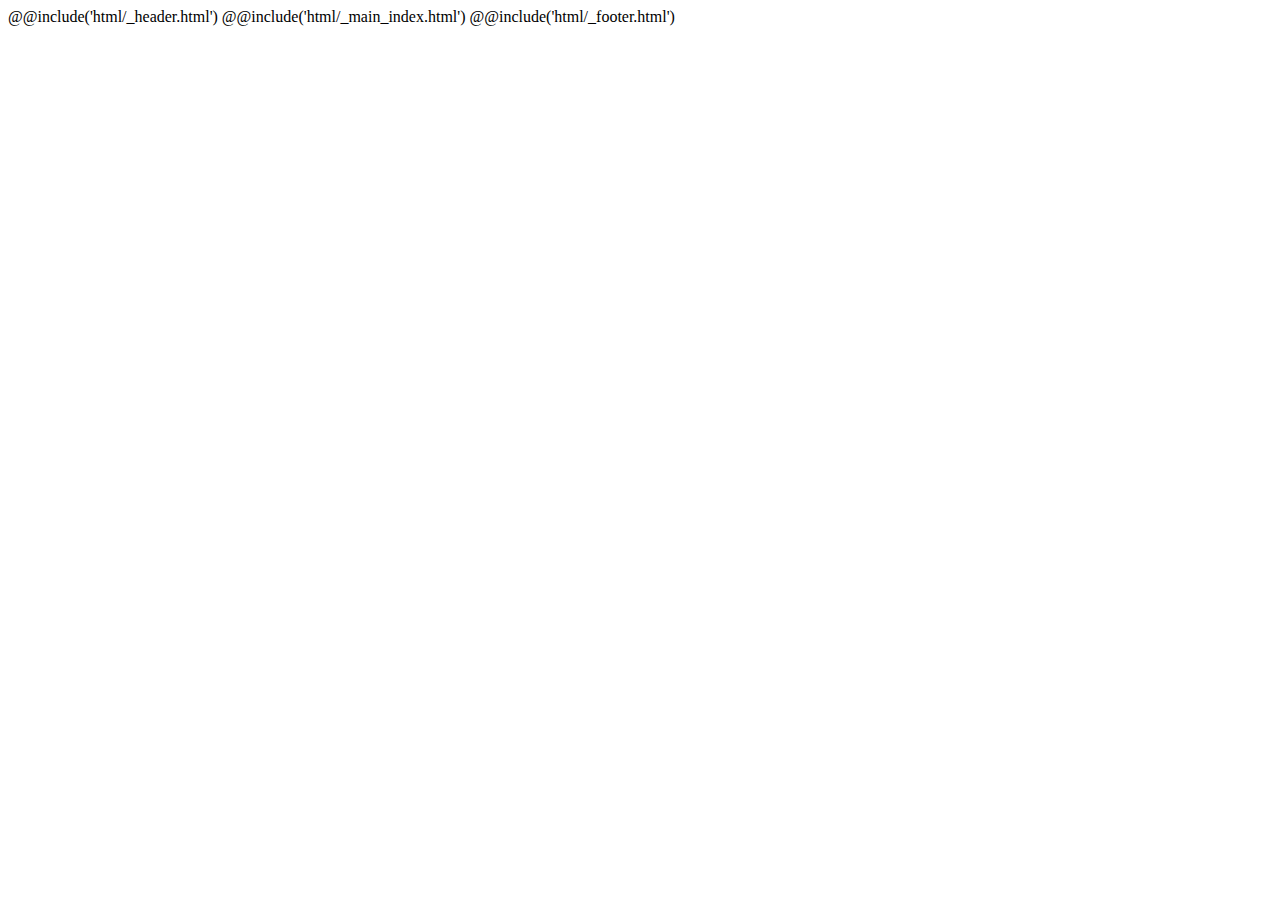
==== commit 6524448e: "up" ====
--- a/index.html
+++ b/index.html
@@ -6,585 +6,27 @@
         <meta http-equiv='X-UA-Compatible' content='IE=edge'>
         <meta name="viewport" content="width=device-width, initial-scale = 1.0">
         <meta name = "description" content = "Политехнический музей ИТА ЮФУ">
-        <link rel="stylesheet" href="css/style.min.css?_v=20220426163608">
-        <link rel="shortcut icon" href="img/logo_museum_history.png">
+        <link rel="stylesheet" href="css/style.min.css">
+        <link rel="shortcut icon" href="@img/logo_museum_history.png">
         <link rel="preload" as="font" type="font/woff2"
           href="fonts/OpenSans-Regular.woff2" crossorigin>
         <link rel="preload" as="font" type="font/woff2"
           href="fonts/OpenSans-Bold.woff2" crossorigin>
         <link
           rel="stylesheet"
-          href="https://unpkg.com/swiper/swiper-bundle.min.css?_v=20220426163608"
+          href="https://unpkg.com/swiper/swiper-bundle.min.css"
         />
-        <script src="https://api-maps.yandex.ru/2.1/?a5ea9f03-c642-48d8-97b4-cdc88ff35b55&lang=ru_RU&_v=20220426163608" type="text/javascript">
+        <script src="https://api-maps.yandex.ru/2.1/?a5ea9f03-c642-48d8-97b4-cdc88ff35b55&lang=ru_RU" type="text/javascript">
         </script>
     </head>
     <body class="page__body">
         <div class="page-wrapper">
-          <header class="page-header">
-  <div class="page-header__container">
-    <a href="https://sfedu.ru/" target="_blank" class="page-header__link-sfedu">
-      <picture><source srcset="img/logo_sfedu.webp" type="image/webp"><img class="page-header__logo-desktop-sfedu" src="img/logo_sfedu.png" alt="Логотип ЮФУ" width="81px" height="75px"></picture>
-      <picture><source srcset="img/logo_sfedu.webp" type="image/webp"><img class="page-header__logo-mobile-sfedu" src="img/logo_sfedu.png" alt="Логотип ЮФУ" width="62px" height="62px"></picture>
-    </a>
-    <div class="page-header__logo-museum">
-      <a href="index.html" class="page-header__link-museum">
-          <svg class="page-header__svg-desktop-museum" role='img' aria-label='Ссылка на главную страницу музея' focusable='false' class='icon-box' width="245px" height="69px" xmlns='http://www.w3.org/2000/svg' xmlns:xlink='http://www.w3.org/1999/xlink'>
-            <use xlink:href='sprite/icons.svg#logo_museum'></use>
-          </svg>
-          <svg class="page-header__svg-mobile-museum" role='img' aria-label='Ссылка на главную страницу музея' focusable='false' class='icon-box' width="58px" height="58px" xmlns='http://www.w3.org/2000/svg' xmlns:xlink='http://www.w3.org/1999/xlink'>
-            <use xlink:href='sprite/icons.svg#logo_museum_mobile'></use>
-          </svg>
-      </a>
-    </div>
-    <nav class="page-header__header-menu header-menu">
-      <ul class="header-menu__list-menu">
-        <li class="header-menu__item">
-          <a href="index.html" class="header-menu__link">Главная</a>
-        </li>
-        <li class="header-menu__item item--expostion-mobile">
-          <a href="#" class="header-menu__link link--exposition">
-            <span class="header-menu__exposition-link-text">Экспозиция</span>
-            <span class="header-menu__arrow arrow">
-              <svg class="header-menu__arrow-svg" width="13" height="12" viewBox="0 0 13 8" fill="none" xmlns="http://www.w3.org/2000/svg">
-                <path d="M11.327 1.00017L6.22014 6.35131L0.88831 1.17935" stroke="#7594B5" stroke-width="2"/>
-              </svg>
-            </span>
-            <svg class="header-menu__exposition-svg" role='img' aria-label='' focusable='false' width='50px' height='50px' xmlns='http://www.w3.org/2000/svg' xmlns:xlink='http://www.w3.org/1999/xlink'>
-              <use xlink:href='sprite/icons.svg#icon_exposition_mobile'></use>
-            </svg>
-          </a>
-          <ul class="header-menu__list-exposition list-exposition">
-            <li class="list-exposition__item">
-              <a href="#" class="list-exposition__link">
-                <svg class="list-exposition__svg" role='img' aria-label='' focusable='false' width='77px' height='77px' xmlns='http://www.w3.org/2000/svg' xmlns:xlink='http://www.w3.org/1999/xlink'>
-                  <use xlink:href='sprite/icons.svg#icon_exposition_link_1'></use>
-                </svg>
-                <span class="list-exposition__link-text">Радиотехника и телевидение</span>
-              </a></li>
-            <li class="list-exposition__item">
-              <a href="#" class="list-exposition__link">
-                <svg class="list-exposition__svg"role='img' aria-label='' focusable='false' width='77px' height='77px' xmlns='http://www.w3.org/2000/svg' xmlns:xlink='http://www.w3.org/1999/xlink'>
-                  <use xlink:href='sprite/icons.svg#icon_exposition_link_2'></use>
-                </svg>
-                <span class="list-exposition__link-text">Автоматика <br>и вычислительная техника</span>
-              </a></li>
-            <li class="list-exposition__item">
-              <a href="#" class="list-exposition__link">
-                <svg class="list-exposition__svg"role='img' aria-label='' focusable='false' width='77px' height='77px' xmlns='http://www.w3.org/2000/svg' xmlns:xlink='http://www.w3.org/1999/xlink'>
-                  <use xlink:href='sprite/icons.svg#icon_exposition_link_3'></use>
-                </svg>
-                <span class="list-exposition__link-text">Авиация и космонавтика</span>
-              </a></li>
-            <li class="list-exposition__item">
-              <a href="#" class="list-exposition__link">
-                <svg class="list-exposition__svg "role='img' aria-label='' focusable='false' width='77px' height='77px' xmlns='http://www.w3.org/2000/svg' xmlns:xlink='http://www.w3.org/1999/xlink'>
-                  <use xlink:href='sprite/icons.svg#icon_exposition_link_4'></use>
-                </svg>
-                <span class="list-exposition__link-text">Электроника <br>и информационная безопасность</span>
-              </a></li>
-          </ul>
-        </li>
-        <li class="header-menu__item item--event-mobile">
-          <a href="#" class="header-menu__link link--event-mobile">
-            <svg role='img' aria-label='' focusable='false' width='48px' height='48px' xmlns='http://www.w3.org/2000/svg' xmlns:xlink='http://www.w3.org/1999/xlink'>
-              <use xlink:href='sprite/icons.svg#icon_event_mobile'></use>
-            </svg>
-          </a>
-        </li>
-        <li class="header-menu__item">
-          <a href="events.html" class="header-menu__link">
-            <span class="header-menu__contacts">МЕРОПРИЯТИЯ</span>
-          </a>
-        </li>
-      </ul>
-    </nav>
-    <button type="button" class="page-header__sign-up">Хочу прийти!</button>
-
-    <ul class="header-menu__list-exposition-mobile list-exposition-mobile">
-      <li class="list-exposition-mobile__item">
-        <a href="#" class="list-exposition-mobile__link">
-          <svg class="list-exposition-mobile__svg"role='img' aria-label='' focusable='false' width='77px' height='77px' xmlns='http://www.w3.org/2000/svg' xmlns:xlink='http://www.w3.org/1999/xlink'>
-            <use xlink:href='sprite/icons.svg#icon_exposition_link_1'></use>
-          </svg>
-          <span class="list-exposition-mobile__link-text">Радиотехника и телевидение</span>
-        </a></li>
-      <li class="list-exposition-mobile__item">
-        <a href="#" class="list-exposition-mobile__link">
-          <svg class="list-exposition-mobile__svg"role='img' aria-label='' focusable='false' width='77px' height='77px' xmlns='http://www.w3.org/2000/svg' xmlns:xlink='http://www.w3.org/1999/xlink'>
-            <use xlink:href='sprite/icons.svg#icon_exposition_link_2'></use>
-          </svg>
-          <span class="list-exposition-mobile__link-text">Автоматика <br>и вычислительная техника</span>
-        </a></li>
-      <li class="list-exposition-mobile__item">
-        <a href="#" class="list-exposition-mobile__link">
-          <svg class="list-exposition-mobile__svg"role='img' aria-label='' focusable='false' width='77px' height='77px' xmlns='http://www.w3.org/2000/svg' xmlns:xlink='http://www.w3.org/1999/xlink'>
-            <use xlink:href='sprite/icons.svg#icon_exposition_link_3'></use>
-          </svg>
-          <span class="list-exposition-mobile__link-text">Авиация и космонавтика</span>
-        </a></li>
-      <li class="list-exposition-mobile__item">
-        <a href="#" class="list-exposition-mobile__link">
-          <svg class="list-exposition-mobile__svg "role='img' aria-label='' focusable='false' width='77px' height='77px' xmlns='http://www.w3.org/2000/svg' xmlns:xlink='http://www.w3.org/1999/xlink'>
-            <use xlink:href='sprite/icons.svg#icon_exposition_link_4'></use>
-          </svg>
-          <span class="list-exposition-mobile__link-text">Электроника <br>и информационная безопасность</span>
-        </a></li>
-    </ul>
-
-    <ul class="header-menu__list-events-mobile list-events-mobile">
-      <li class="list-events-mobile__item">
-        <a href="#" class="list-events-mobile__link">
-          <svg class="list-events-mobile__svg"role='img' aria-label='' focusable='false' width='77px' height='77px' xmlns='http://www.w3.org/2000/svg' xmlns:xlink='http://www.w3.org/1999/xlink'>
-            <use xlink:href='sprite/icons.svg#mobile_calendar_header_icon'></use>
-          </svg>
-          <span class="list-exposition-mobile__link-text">Календарь мероприятий</span>
-        </a></li>
-      <li class="list-events-mobile__item">
-        <a href="#" class="list-events-mobile__link">
-          <svg class="list-events-mobile__svg"role='img' aria-label='' focusable='false' width='77px' height='77px' xmlns='http://www.w3.org/2000/svg' xmlns:xlink='http://www.w3.org/1999/xlink'>
-            <use xlink:href='sprite/icons.svg#mobile_event_form_icon'></use>
-          </svg>
-          <span class="list-events-mobile__link-text">Записаться на мероприятие <br>или экскурсию</span>
-        </a></li>
-    </ul>
-  </div>
-</header>
-
-          <main class="page-main">
-  <div class="page-main__container">
-    <ul class="page-main__main-menu main-menu">
-      <li class="main-menu__item">
-        <a href="#news-section" class="main-menu__link">
-          <div class="main-menu__wrapper wrapper--news"></div>
-          <span class="main-menu__text">НОВОСТИ</span>
-        </a>
-      </li>
-      <li class="main-menu__item">
-        <a href="#history-museum-section" class="main-menu__link">
-          <div class="main-menu__wrapper wrapper--about-museum"></div>
-          <span class="main-menu__text">ИСТОРИЯ</span>
-        </a>
-      </li>
-      <li class="main-menu__item">
-        <a href="#" class="main-menu__link">
-          <div class="main-menu__wrapper wrapper--laba"></div>
-          <span class="main-menu__text">ЛАБОРАТОРИЯ</span>
-        </a>
-      </li>
-      <li class="main-menu__item">
-        <a href="#" class="main-menu__link">
-          <div class="main-menu__wrapper wrapper--chat-bot"></div>
-          <span class="main-menu__text">ЧАТ-БОТ</span>
-        </a>
-      </li>
-    </ul>
-  </div>
-  <section class="about-museum">
-    <div class="about-museum__container">
-      <h1 class="about-museum__title">
-        <svg class="about-museum__bold-text-desktop" width="542" height="33" viewBox="0 0 542 33" fill="none" xmlns="http://www.w3.org/2000/svg">
-          <path d="M23.62 7.5V32H16.76V12.995H7.45V32H0.625V7.5H23.62ZM40.8974 32.49C38.3074 32.49 35.9741 31.9417 33.8974 30.845C31.8441 29.7483 30.2224 28.2317 29.0324 26.295C27.8658 24.3583 27.2824 22.1767 27.2824 19.75C27.2824 17.3233 27.8658 15.1417 29.0324 13.205C30.2224 11.2683 31.8441 9.75167 33.8974 8.655C35.9741 7.55833 38.3074 7.01 40.8974 7.01C43.4874 7.01 45.8091 7.55833 47.8624 8.655C49.9391 9.75167 51.5608 11.2683 52.7274 13.205C53.9174 15.1417 54.5124 17.3233 54.5124 19.75C54.5124 22.1767 53.9174 24.3583 52.7274 26.295C51.5608 28.2317 49.9391 29.7483 47.8624 30.845C45.8091 31.9417 43.4874 32.49 40.8974 32.49ZM40.8974 26.75C42.1341 26.75 43.2541 26.4583 44.2574 25.875C45.2608 25.2917 46.0541 24.475 46.6374 23.425C47.2208 22.3517 47.5124 21.1267 47.5124 19.75C47.5124 18.3733 47.2208 17.16 46.6374 16.11C46.0541 15.0367 45.2608 14.2083 44.2574 13.625C43.2541 13.0417 42.1341 12.75 40.8974 12.75C39.6608 12.75 38.5408 13.0417 37.5374 13.625C36.5341 14.2083 35.7408 15.0367 35.1574 16.11C34.5741 17.16 34.2824 18.3733 34.2824 19.75C34.2824 21.1267 34.5741 22.3517 35.1574 23.425C35.7408 24.475 36.5341 25.2917 37.5374 25.875C38.5408 26.4583 39.6608 26.75 40.8974 26.75ZM80.3892 7.5V32H73.5642V12.995H66.5292L66.3892 16.985C66.2725 20.485 65.9808 23.3317 65.5142 25.525C65.0708 27.7183 64.3008 29.4217 63.2042 30.635C62.1075 31.825 60.5558 32.42 58.5492 32.42C57.6158 32.42 56.5658 32.28 55.3992 32L55.7842 26.33C56.0875 26.4 56.4025 26.435 56.7292 26.435C57.6392 26.435 58.3392 26.0733 58.8292 25.35C59.3192 24.6267 59.6692 23.6233 59.8792 22.34C60.0892 21.0333 60.2292 19.3417 60.2992 17.265L60.6492 7.5H80.3892ZM85.6299 7.5H92.4549V21.885L102.57 7.5H109.08V32H102.255V17.65L92.1749 32H85.6299V7.5ZM134.081 12.995H126.591V32H119.766V12.995H112.241V7.5H134.081V12.995ZM156.945 26.645V32H137.275V7.5H156.49V12.855H144.135V16.985H155.02V22.165H144.135V26.645H156.945ZM166.778 7.465L171.153 14.115L175.493 7.465H183.543L175.493 19.19L184.243 32H176.088L171.153 24.755L166.253 32H158.273L166.988 19.505L158.833 7.465H166.778ZM209.667 7.5V32H202.737V22.445H193.287V32H186.357V7.5H193.287V16.705H202.737V7.5H209.667ZM214.932 7.5H221.757V21.885L231.872 7.5H238.382V32H231.557V17.65L221.477 32H214.932V7.5ZM264.204 7.5V32H257.379V23.67C255.489 24.3 253.751 24.615 252.164 24.615C248.734 24.615 246.109 23.7983 244.289 22.165C242.492 20.5083 241.594 18.1283 241.594 15.025V7.5H248.419V14.255C248.419 17.405 249.959 18.98 253.039 18.98C254.719 18.98 256.166 18.7 257.379 18.14V7.5H264.204ZM289.118 26.645V32H269.448V7.5H288.663V12.855H276.308V16.985H287.193V22.165H276.308V26.645H289.118ZM304.967 32.49C302.401 32.49 300.091 31.9533 298.037 30.88C296.007 29.7833 294.409 28.2667 293.242 26.33C292.076 24.3933 291.492 22.2 291.492 19.75C291.492 17.3 292.076 15.1067 293.242 13.17C294.409 11.2333 296.007 9.72833 298.037 8.655C300.091 7.55833 302.401 7.01 304.967 7.01C307.207 7.01 309.226 7.40667 311.022 8.2C312.819 8.99333 314.312 10.1367 315.502 11.63L311.092 15.62C309.506 13.7067 307.581 12.75 305.317 12.75C303.987 12.75 302.797 13.0417 301.747 13.625C300.721 14.2083 299.916 15.0367 299.332 16.11C298.772 17.16 298.492 18.3733 298.492 19.75C298.492 21.1267 298.772 22.3517 299.332 23.425C299.916 24.475 300.721 25.2917 301.747 25.875C302.797 26.4583 303.987 26.75 305.317 26.75C307.581 26.75 309.506 25.7933 311.092 23.88L315.502 27.87C314.312 29.3633 312.819 30.5067 311.022 31.3C309.226 32.0933 307.207 32.49 304.967 32.49ZM328.538 22.62H325.388V32H318.493V7.5H325.388V17.02H328.713L334.558 7.5H341.838L334.173 19.33L341.908 32H334.103L328.538 22.62ZM344.131 7.5H350.956V21.885L361.071 7.5H367.581V32H360.756V17.65L350.676 32H344.131V7.5ZM372.842 7.5H379.667V21.885L389.782 7.5H396.292V32H389.467V17.65L379.387 32H372.842V7.5ZM384.532 6.03C382.058 6.03 380.238 5.55167 379.072 4.595C377.928 3.63833 377.357 2.215 377.357 0.324999H382.012C382.035 1.14166 382.245 1.74833 382.642 2.145C383.038 2.54167 383.668 2.74 384.532 2.74C385.395 2.74 386.037 2.54167 386.457 2.145C386.877 1.74833 387.098 1.14166 387.122 0.324999H391.777C391.777 2.215 391.193 3.63833 390.027 4.595C388.86 5.55167 387.028 6.03 384.532 6.03ZM433.823 32L433.788 19.015L427.488 29.585H424.408L418.108 19.295V32H411.738V7.5H417.443L426.053 21.64L434.453 7.5H440.158L440.228 32H433.823ZM468.714 7.5L458.564 26.435C457.491 28.465 456.173 30.005 454.609 31.055C453.069 32.105 451.378 32.63 449.534 32.63C448.181 32.63 446.734 32.3267 445.194 31.72L446.839 26.61C447.796 26.89 448.613 27.03 449.289 27.03C449.966 27.03 450.561 26.8783 451.074 26.575C451.611 26.2717 452.101 25.7933 452.544 25.14L443.024 7.5H450.339L456.044 19.33L461.959 7.5H468.714ZM486.161 19.26C487.514 19.7733 488.576 20.5433 489.346 21.57C490.116 22.5967 490.501 23.775 490.501 25.105C490.501 26.6217 489.988 27.94 488.961 29.06C487.934 30.18 486.546 31.0433 484.796 31.65C483.046 32.2333 481.121 32.525 479.021 32.525C477.364 32.525 475.673 32.3267 473.946 31.93C472.243 31.5333 470.609 30.9383 469.046 30.145L471.111 25.315C472.208 25.875 473.374 26.3067 474.611 26.61C475.871 26.89 477.084 27.03 478.251 27.03C479.791 27.03 481.051 26.785 482.031 26.295C483.011 25.7817 483.501 25.07 483.501 24.16C483.501 23.4367 483.198 22.9 482.591 22.55C481.984 22.2 481.168 22.025 480.141 22.025H473.876V16.95H479.581C480.514 16.95 481.238 16.7633 481.751 16.39C482.264 16.0167 482.521 15.515 482.521 14.885C482.521 14.0917 482.124 13.485 481.331 13.065C480.538 12.6217 479.511 12.4 478.251 12.4C477.224 12.4 476.139 12.5517 474.996 12.855C473.853 13.135 472.768 13.5433 471.741 14.08L469.711 8.83C472.324 7.57 475.194 6.94 478.321 6.94C480.328 6.94 482.183 7.23167 483.886 7.815C485.613 8.375 486.978 9.19166 487.981 10.265C489.008 11.3383 489.521 12.61 489.521 14.08C489.521 15.2233 489.218 16.25 488.611 17.16C488.028 18.0467 487.211 18.7467 486.161 19.26ZM513.918 26.645V32H494.248V7.5H513.463V12.855H501.108V16.985H511.993V22.165H501.108V26.645H513.918ZM517.866 7.5H524.691V21.885L534.806 7.5H541.316V32H534.491V17.65L524.411 32H517.866V7.5ZM529.556 6.03C527.083 6.03 525.263 5.55167 524.096 4.595C522.953 3.63833 522.381 2.215 522.381 0.324999H527.036C527.06 1.14166 527.27 1.74833 527.666 2.145C528.063 2.54167 528.693 2.74 529.556 2.74C530.42 2.74 531.061 2.54167 531.481 2.145C531.901 1.74833 532.123 1.14166 532.146 0.324999H536.801C536.801 2.215 536.218 3.63833 535.051 4.595C533.885 5.55167 532.053 6.03 529.556 6.03Z" fill="#003268"/>
-        </svg>
-        <svg class="about-museum__bold-text-mobile"  width="279" height="18" viewBox="0 0 279 18" fill="none" xmlns="http://www.w3.org/2000/svg">
-          <path d="M12.2883 4.4V17H8.7603V7.226H3.9723V17H0.462305V4.4H12.2883ZM21.1738 17.252C19.8418 17.252 18.6418 16.97 17.5738 16.406C16.5178 15.842 15.6838 15.062 15.0718 14.066C14.4718 13.07 14.1718 11.948 14.1718 10.7C14.1718 9.452 14.4718 8.33 15.0718 7.334C15.6838 6.338 16.5178 5.558 17.5738 4.994C18.6418 4.43 19.8418 4.148 21.1738 4.148C22.5058 4.148 23.6998 4.43 24.7558 4.994C25.8238 5.558 26.6578 6.338 27.2578 7.334C27.8698 8.33 28.1758 9.452 28.1758 10.7C28.1758 11.948 27.8698 13.07 27.2578 14.066C26.6578 15.062 25.8238 15.842 24.7558 16.406C23.6998 16.97 22.5058 17.252 21.1738 17.252ZM21.1738 14.3C21.8098 14.3 22.3858 14.15 22.9018 13.85C23.4178 13.55 23.8258 13.13 24.1258 12.59C24.4258 12.038 24.5758 11.408 24.5758 10.7C24.5758 9.992 24.4258 9.368 24.1258 8.828C23.8258 8.276 23.4178 7.85 22.9018 7.55C22.3858 7.25 21.8098 7.1 21.1738 7.1C20.5378 7.1 19.9618 7.25 19.4458 7.55C18.9298 7.85 18.5218 8.276 18.2218 8.828C17.9218 9.368 17.7718 9.992 17.7718 10.7C17.7718 11.408 17.9218 12.038 18.2218 12.59C18.5218 13.13 18.9298 13.55 19.4458 13.85C19.9618 14.15 20.5378 14.3 21.1738 14.3ZM41.4839 4.4V17H37.9739V7.226H34.3559L34.2839 9.278C34.2239 11.078 34.0739 12.542 33.8339 13.67C33.6059 14.798 33.2099 15.674 32.6459 16.298C32.0819 16.91 31.2839 17.216 30.2519 17.216C29.7719 17.216 29.2319 17.144 28.6319 17L28.8299 14.084C28.9859 14.12 29.1479 14.138 29.3159 14.138C29.7839 14.138 30.1439 13.952 30.3959 13.58C30.6479 13.208 30.8279 12.692 30.9359 12.032C31.0439 11.36 31.1159 10.49 31.1519 9.422L31.3319 4.4H41.4839ZM44.1791 4.4H47.6891V11.798L52.8911 4.4H56.2391V17H52.7291V9.62L47.5451 17H44.1791V4.4ZM69.0967 7.226H65.2447V17H61.7347V7.226H57.8647V4.4H69.0967V7.226ZM80.8556 14.246V17H70.7396V4.4H80.6216V7.154H74.2676V9.278H79.8656V11.942H74.2676V14.246H80.8556ZM85.9127 4.382L88.1627 7.802L90.3947 4.382H94.5347L90.3947 10.412L94.8947 17H90.7007L88.1627 13.274L85.6427 17H81.5387L86.0207 10.574L81.8267 4.382H85.9127ZM107.97 4.4V17H104.406V12.086H99.5458V17H95.9818V4.4H99.5458V9.134H104.406V4.4H107.97ZM110.677 4.4H114.187V11.798L119.389 4.4H122.737V17H119.227V9.62L114.043 17H110.677V4.4ZM136.017 4.4V17H132.507V12.716C131.535 13.04 130.641 13.202 129.825 13.202C128.061 13.202 126.711 12.782 125.775 11.942C124.851 11.09 124.389 9.866 124.389 8.27V4.4H127.899V7.874C127.899 9.494 128.691 10.304 130.275 10.304C131.139 10.304 131.883 10.16 132.507 9.872V4.4H136.017ZM148.83 14.246V17H138.714V4.4H148.596V7.154H142.242V9.278H147.84V11.942H142.242V14.246H148.83ZM156.981 17.252C155.661 17.252 154.473 16.976 153.417 16.424C152.373 15.86 151.551 15.08 150.951 14.084C150.351 13.088 150.051 11.96 150.051 10.7C150.051 9.44 150.351 8.312 150.951 7.316C151.551 6.32 152.373 5.546 153.417 4.994C154.473 4.43 155.661 4.148 156.981 4.148C158.133 4.148 159.171 4.352 160.095 4.76C161.019 5.168 161.787 5.756 162.399 6.524L160.131 8.576C159.315 7.592 158.325 7.1 157.161 7.1C156.477 7.1 155.865 7.25 155.325 7.55C154.797 7.85 154.383 8.276 154.083 8.828C153.795 9.368 153.651 9.992 153.651 10.7C153.651 11.408 153.795 12.038 154.083 12.59C154.383 13.13 154.797 13.55 155.325 13.85C155.865 14.15 156.477 14.3 157.161 14.3C158.325 14.3 159.315 13.808 160.131 12.824L162.399 14.876C161.787 15.644 161.019 16.232 160.095 16.64C159.171 17.048 158.133 17.252 156.981 17.252ZM169.103 12.176H167.483V17H163.937V4.4H167.483V9.296H169.193L172.199 4.4H175.943L172.001 10.484L175.979 17H171.965L169.103 12.176ZM177.122 4.4H180.632V11.798L185.834 4.4H189.182V17H185.672V9.62L180.488 17H177.122V4.4ZM191.888 4.4H195.398V11.798L200.6 4.4H203.948V17H200.438V9.62L195.254 17H191.888V4.4ZM197.9 3.644C196.628 3.644 195.692 3.398 195.092 2.906C194.504 2.414 194.21 1.682 194.21 0.709999H196.604C196.616 1.13 196.724 1.442 196.928 1.646C197.132 1.85 197.456 1.952 197.9 1.952C198.344 1.952 198.674 1.85 198.89 1.646C199.106 1.442 199.22 1.13 199.232 0.709999H201.626C201.626 1.682 201.326 2.414 200.726 2.906C200.126 3.398 199.184 3.644 197.9 3.644ZM223.25 17L223.232 10.322L219.992 15.758H218.408L215.168 10.466V17H211.892V4.4H214.826L219.254 11.672L223.574 4.4H226.508L226.544 17H223.25ZM241.194 4.4L235.974 14.138C235.422 15.182 234.744 15.974 233.94 16.514C233.148 17.054 232.278 17.324 231.33 17.324C230.634 17.324 229.89 17.168 229.098 16.856L229.944 14.228C230.436 14.372 230.856 14.444 231.204 14.444C231.552 14.444 231.858 14.366 232.122 14.21C232.398 14.054 232.65 13.808 232.878 13.472L227.982 4.4H231.744L234.678 10.484L237.72 4.4H241.194ZM250.166 10.448C250.862 10.712 251.408 11.108 251.804 11.636C252.2 12.164 252.398 12.77 252.398 13.454C252.398 14.234 252.134 14.912 251.606 15.488C251.078 16.064 250.364 16.508 249.464 16.82C248.564 17.12 247.574 17.27 246.494 17.27C245.642 17.27 244.772 17.168 243.884 16.964C243.008 16.76 242.168 16.454 241.364 16.046L242.426 13.562C242.99 13.85 243.59 14.072 244.226 14.228C244.874 14.372 245.498 14.444 246.098 14.444C246.89 14.444 247.538 14.318 248.042 14.066C248.546 13.802 248.798 13.436 248.798 12.968C248.798 12.596 248.642 12.32 248.33 12.14C248.018 11.96 247.598 11.87 247.07 11.87H243.848V9.26H246.782C247.262 9.26 247.634 9.164 247.898 8.972C248.162 8.78 248.294 8.522 248.294 8.198C248.294 7.79 248.09 7.478 247.682 7.262C247.274 7.034 246.746 6.92 246.098 6.92C245.57 6.92 245.012 6.998 244.424 7.154C243.836 7.298 243.278 7.508 242.75 7.784L241.706 5.084C243.05 4.436 244.526 4.112 246.134 4.112C247.166 4.112 248.12 4.262 248.996 4.562C249.884 4.85 250.586 5.27 251.102 5.822C251.63 6.374 251.894 7.028 251.894 7.784C251.894 8.372 251.738 8.9 251.426 9.368C251.126 9.824 250.706 10.184 250.166 10.448ZM264.442 14.246V17H254.326V4.4H264.208V7.154H257.854V9.278H263.452V11.942H257.854V14.246H264.442ZM266.472 4.4H269.982V11.798L275.184 4.4H278.532V17H275.022V9.62L269.838 17H266.472V4.4ZM272.484 3.644C271.212 3.644 270.276 3.398 269.676 2.906C269.088 2.414 268.794 1.682 268.794 0.709999H271.188C271.2 1.13 271.308 1.442 271.512 1.646C271.716 1.85 272.04 1.952 272.484 1.952C272.928 1.952 273.258 1.85 273.474 1.646C273.69 1.442 273.804 1.13 273.816 0.709999H276.21C276.21 1.682 275.91 2.414 275.31 2.906C274.71 3.398 273.768 3.644 272.484 3.644Z" fill="#003268"/>
-        </svg>
-        <span class="about-museum__text-title">ЮЖНОГО ФЕДЕРАЛЬНОГО<br> УНИВЕРСИТЕТА</span>
-      </h1>
-      <h2 class="about-museum__feature">
-        ЕДИНСТВЕННЫЙ В СВОЕМ РОДЕ МУЗЕЙ НА ЮГЕ РОССИИ В ОБЛАСТИ НАУКИ И ТЕХНИКИ
-      </h2>
-      <p class="about-museum__filling">
-        Экспозиция музея  отражает направления института в области науки и техники, по которым идет подготовка наших будущих специалистов:<br>
-        <span class="about-museum__filling-mobile">
-          &#183; радиотехника, автоматика и вычислительная техника;<br>
-          &#183; авиация и космонавтика;<br>
-          &#183; электроника, связь;<br>
-          &#183; телевидение;<br>
-          &#183; электро-гидроаккустическая и медицинская техника.<br>
-        </span>
-      </p>
-      <p class="about-museum__text">
-        В экспозиции нашли отражение также история вуза и его роль в <br>развитии науки и техники в нашей стране и за рубежом.
-      </p>
-      <div class="about-museum__photo"></div>
-    </div>
-  </section>
-  <section id="news-section" class="news">
-    <div class="news__main-wrapper">
-      <div class="news__container">
-        <h2 class="news__title">
-          <svg class="news__title-desktop" width="445" height="30" viewBox="0 0 445 30" fill="none" xmlns="http://www.w3.org/2000/svg">
-            <path d="M23.3378 0.49951V24.9995H16.4778V5.99451H7.16777V24.9995H0.342774V0.49951H23.3378ZM40.6152 25.4895C38.0252 25.4895 35.6919 24.9412 33.6152 23.8445C31.5619 22.7478 29.9402 21.2312 28.7502 19.2945C27.5835 17.3578 27.0002 15.1762 27.0002 12.7495C27.0002 10.3228 27.5835 8.14118 28.7502 6.20451C29.9402 4.26784 31.5619 2.75118 33.6152 1.65451C35.6919 0.557843 38.0252 0.0095101 40.6152 0.0095101C43.2052 0.0095101 45.5269 0.557843 47.5802 1.65451C49.6569 2.75118 51.2785 4.26784 52.4452 6.20451C53.6352 8.14118 54.2302 10.3228 54.2302 12.7495C54.2302 15.1762 53.6352 17.3578 52.4452 19.2945C51.2785 21.2312 49.6569 22.7478 47.5802 23.8445C45.5269 24.9412 43.2052 25.4895 40.6152 25.4895ZM40.6152 19.7495C41.8519 19.7495 42.9719 19.4578 43.9752 18.8745C44.9785 18.2912 45.7719 17.4745 46.3552 16.4245C46.9385 15.3512 47.2302 14.1262 47.2302 12.7495C47.2302 11.3728 46.9385 10.1595 46.3552 9.10951C45.7719 8.03618 44.9785 7.20784 43.9752 6.62451C42.9719 6.04118 41.8519 5.74951 40.6152 5.74951C39.3785 5.74951 38.2585 6.04118 37.2552 6.62451C36.2519 7.20784 35.4585 8.03618 34.8752 9.10951C34.2919 10.1595 34.0002 11.3728 34.0002 12.7495C34.0002 14.1262 34.2919 15.3512 34.8752 16.4245C35.4585 17.4745 36.2519 18.2912 37.2552 18.8745C38.2585 19.4578 39.3785 19.7495 40.6152 19.7495ZM69.8705 25.4895C67.3039 25.4895 64.9939 24.9528 62.9405 23.8795C60.9105 22.7828 59.3122 21.2662 58.1455 19.3295C56.9789 17.3928 56.3955 15.1995 56.3955 12.7495C56.3955 10.2995 56.9789 8.10618 58.1455 6.16951C59.3122 4.23284 60.9105 2.72784 62.9405 1.65451C64.9939 0.557843 67.3039 0.0095101 69.8705 0.0095101C72.1105 0.0095101 74.1289 0.406177 75.9255 1.19951C77.7222 1.99284 79.2155 3.13618 80.4055 4.62951L75.9955 8.61951C74.4089 6.70618 72.4839 5.74951 70.2205 5.74951C68.8905 5.74951 67.7005 6.04118 66.6505 6.62451C65.6239 7.20784 64.8189 8.03618 64.2355 9.10951C63.6755 10.1595 63.3955 11.3728 63.3955 12.7495C63.3955 14.1262 63.6755 15.3512 64.2355 16.4245C64.8189 17.4745 65.6239 18.2912 66.6505 18.8745C67.7005 19.4578 68.8905 19.7495 70.2205 19.7495C72.4839 19.7495 74.4089 18.7928 75.9955 16.8795L80.4055 20.8695C79.2155 22.3628 77.7222 23.5062 75.9255 24.2995C74.1289 25.0928 72.1105 25.4895 69.8705 25.4895ZM105.81 0.49951V24.9995H98.9851V5.99451H91.9501L91.8101 9.98451C91.6934 13.4845 91.4017 16.3312 90.9351 18.5245C90.4917 20.7178 89.7217 22.4212 88.6251 23.6345C87.5284 24.8245 85.9767 25.4195 83.9701 25.4195C83.0367 25.4195 81.9867 25.2795 80.8201 24.9995L81.2051 19.3295C81.5084 19.3995 81.8234 19.4345 82.1501 19.4345C83.0601 19.4345 83.7601 19.0728 84.2501 18.3495C84.7401 17.6262 85.0901 16.6228 85.3001 15.3395C85.5101 14.0328 85.6501 12.3412 85.7201 10.2645L86.0701 0.49951H105.81ZM130.721 19.6445V24.9995H111.051V0.49951H130.266V5.85451H117.911V9.98451H128.796V15.1645H117.911V19.6445H130.721ZM160.989 19.5045V29.9345H154.654V24.9995H138.974V29.9345H132.604V19.5045H133.479C134.926 19.4812 135.941 18.4895 136.524 16.5295C137.131 14.5695 137.504 11.7462 137.644 8.05951L137.924 0.49951H157.664V19.5045H160.989ZM143.699 8.65451C143.606 11.2678 143.396 13.4845 143.069 15.3045C142.742 17.1245 142.241 18.5245 141.564 19.5045H150.839V5.99451H143.804L143.699 8.65451ZM187.613 0.49951V24.9995H180.683V15.4445H171.233V24.9995H164.303V0.49951H171.233V9.70451H180.683V0.49951H187.613ZM192.877 0.49951H199.702V14.8845L209.817 0.49951H216.327V24.9995H209.502V10.6495L199.422 24.9995H192.877V0.49951ZM241.258 19.6445V24.9995H221.588V0.49951H240.803V5.85451H228.448V9.98451H239.333V15.1645H228.448V19.6445H241.258ZM267.327 25.4895C264.76 25.4895 262.45 24.9528 260.397 23.8795C258.367 22.7828 256.768 21.2662 255.602 19.3295C254.435 17.3928 253.852 15.1995 253.852 12.7495C253.852 10.2995 254.435 8.10618 255.602 6.16951C256.768 4.23284 258.367 2.72784 260.397 1.65451C262.45 0.557843 264.76 0.0095101 267.327 0.0095101C269.567 0.0095101 271.585 0.406177 273.382 1.19951C275.178 1.99284 276.672 3.13618 277.862 4.62951L273.452 8.61951C271.865 6.70618 269.94 5.74951 267.677 5.74951C266.347 5.74951 265.157 6.04118 264.107 6.62451C263.08 7.20784 262.275 8.03618 261.692 9.10951C261.132 10.1595 260.852 11.3728 260.852 12.7495C260.852 14.1262 261.132 15.3512 261.692 16.4245C262.275 17.4745 263.08 18.2912 264.107 18.8745C265.157 19.4578 266.347 19.7495 267.677 19.7495C269.94 19.7495 271.865 18.7928 273.452 16.8795L277.862 20.8695C276.672 22.3628 275.178 23.5062 273.382 24.2995C271.585 25.0928 269.567 25.4895 267.327 25.4895ZM292.519 25.4895C289.929 25.4895 287.596 24.9412 285.519 23.8445C283.466 22.7478 281.844 21.2312 280.654 19.2945C279.488 17.3578 278.904 15.1762 278.904 12.7495C278.904 10.3228 279.488 8.14118 280.654 6.20451C281.844 4.26784 283.466 2.75118 285.519 1.65451C287.596 0.557843 289.929 0.0095101 292.519 0.0095101C295.109 0.0095101 297.431 0.557843 299.484 1.65451C301.561 2.75118 303.183 4.26784 304.349 6.20451C305.539 8.14118 306.134 10.3228 306.134 12.7495C306.134 15.1762 305.539 17.3578 304.349 19.2945C303.183 21.2312 301.561 22.7478 299.484 23.8445C297.431 24.9412 295.109 25.4895 292.519 25.4895ZM292.519 19.7495C293.756 19.7495 294.876 19.4578 295.879 18.8745C296.883 18.2912 297.676 17.4745 298.259 16.4245C298.843 15.3512 299.134 14.1262 299.134 12.7495C299.134 11.3728 298.843 10.1595 298.259 9.10951C297.676 8.03618 296.883 7.20784 295.879 6.62451C294.876 6.04118 293.756 5.74951 292.519 5.74951C291.283 5.74951 290.163 6.04118 289.159 6.62451C288.156 7.20784 287.363 8.03618 286.779 9.10951C286.196 10.1595 285.904 11.3728 285.904 12.7495C285.904 14.1262 286.196 15.3512 286.779 16.4245C287.363 17.4745 288.156 18.2912 289.159 18.8745C290.163 19.4578 291.283 19.7495 292.519 19.7495ZM309.84 0.49951H330.315V5.85451H316.665V9.80951H323C325.963 9.80951 328.238 10.4395 329.825 11.6995C331.412 12.9595 332.205 14.7678 332.205 17.1245C332.205 19.5978 331.318 21.5345 329.545 22.9345C327.772 24.3112 325.287 24.9995 322.09 24.9995H309.84V0.49951ZM321.635 20.0295C322.802 20.0295 323.688 19.7962 324.295 19.3295C324.902 18.8628 325.205 18.1978 325.205 17.3345C325.205 15.6078 324.015 14.7445 321.635 14.7445H316.665V20.0295H321.635ZM348.277 8.30451C351.287 8.30451 353.609 8.98118 355.242 10.3345C356.876 11.6645 357.692 13.6478 357.692 16.2845C357.692 19.1078 356.782 21.2662 354.962 22.7595C353.142 24.2528 350.611 24.9995 347.367 24.9995H335.782V0.49951H342.607V8.30451H348.277ZM346.912 20.0295C348.079 20.0295 349.001 19.7145 349.677 19.0845C350.377 18.4545 350.727 17.5678 350.727 16.4245C350.727 14.3012 349.456 13.2395 346.912 13.2395H342.607V20.0295H346.912ZM360.387 0.49951H367.212V24.9995H360.387V0.49951ZM392.231 5.99451H384.741V24.9995H377.916V5.99451H370.391V0.49951H392.231V5.99451ZM395.426 0.49951H402.251V14.8845L412.366 0.49951H418.876V24.9995H412.051V10.6495L401.971 24.9995H395.426V0.49951ZM444.647 0.49951V24.9995H437.822V18.8395H434.042L430.017 24.9995H422.737L427.707 17.8245C426.073 17.1012 424.825 16.0628 423.962 14.7095C423.098 13.3328 422.667 11.6995 422.667 9.80951C422.667 7.89618 423.11 6.23951 423.997 4.83951C424.883 3.43951 426.155 2.36618 427.812 1.61951C429.468 0.872843 431.405 0.49951 433.622 0.49951H444.647ZM433.762 5.95951C431.032 5.95951 429.667 7.20784 429.667 9.70451C429.667 10.9412 430.005 11.8862 430.682 12.5395C431.382 13.1695 432.385 13.4845 433.692 13.4845H437.822V5.95951H433.762Z" fill="#003268"/>
-          </svg>
-          <svg class="news__title-mobile" width="86" height="13" viewBox="0 0 86 13" fill="none" xmlns="http://www.w3.org/2000/svg">
-            <path d="M11.2247 0.799999V12H8.05665V7.632H3.73665V12H0.568652V0.799999H3.73665V5.008H8.05665V0.799999H11.2247ZM19.1352 12.224C17.9512 12.224 16.8845 11.9733 15.9352 11.472C14.9965 10.9707 14.2552 10.2773 13.7112 9.392C13.1778 8.50667 12.9112 7.50933 12.9112 6.4C12.9112 5.29067 13.1778 4.29333 13.7112 3.408C14.2552 2.52267 14.9965 1.82933 15.9352 1.328C16.8845 0.826666 17.9512 0.575999 19.1352 0.575999C20.3192 0.575999 21.3805 0.826666 22.3192 1.328C23.2685 1.82933 24.0098 2.52267 24.5432 3.408C25.0872 4.29333 25.3592 5.29067 25.3592 6.4C25.3592 7.50933 25.0872 8.50667 24.5432 9.392C24.0098 10.2773 23.2685 10.9707 22.3192 11.472C21.3805 11.9733 20.3192 12.224 19.1352 12.224ZM19.1352 9.6C19.7005 9.6 20.2125 9.46667 20.6712 9.2C21.1298 8.93333 21.4925 8.56 21.7592 8.08C22.0258 7.58933 22.1592 7.02933 22.1592 6.4C22.1592 5.77067 22.0258 5.216 21.7592 4.736C21.4925 4.24533 21.1298 3.86667 20.6712 3.6C20.2125 3.33333 19.7005 3.2 19.1352 3.2C18.5698 3.2 18.0578 3.33333 17.5992 3.6C17.1405 3.86667 16.7778 4.24533 16.5112 4.736C16.2445 5.216 16.1112 5.77067 16.1112 6.4C16.1112 7.02933 16.2445 7.58933 16.5112 8.08C16.7778 8.56 17.1405 8.93333 17.5992 9.2C18.0578 9.46667 18.5698 9.6 19.1352 9.6ZM35.213 6.144C35.8744 6.35733 36.3757 6.688 36.717 7.136C37.069 7.584 37.245 8.13867 37.245 8.8C37.245 9.792 36.8557 10.576 36.077 11.152C35.309 11.7173 34.2157 12 32.797 12H27.053V0.799999H32.493C33.837 0.799999 34.877 1.056 35.613 1.568C36.3597 2.06933 36.733 2.784 36.733 3.712C36.733 4.256 36.5997 4.736 36.333 5.152C36.077 5.568 35.7037 5.89867 35.213 6.144ZM30.173 5.28H32.189C33.085 5.28 33.533 4.912 33.533 4.176C33.533 3.44 33.085 3.072 32.189 3.072H30.173V5.28ZM32.669 9.728C33.5864 9.728 34.045 9.33867 34.045 8.56C34.045 7.80267 33.5864 7.424 32.669 7.424H30.173V9.728H32.669ZM44.4633 12.224C43.2793 12.224 42.2126 11.9733 41.2633 11.472C40.3246 10.9707 39.5833 10.2773 39.0393 9.392C38.5059 8.50667 38.2393 7.50933 38.2393 6.4C38.2393 5.29067 38.5059 4.29333 39.0393 3.408C39.5833 2.52267 40.3246 1.82933 41.2633 1.328C42.2126 0.826666 43.2793 0.575999 44.4633 0.575999C45.6473 0.575999 46.7086 0.826666 47.6473 1.328C48.5966 1.82933 49.3379 2.52267 49.8713 3.408C50.4153 4.29333 50.6873 5.29067 50.6873 6.4C50.6873 7.50933 50.4153 8.50667 49.8713 9.392C49.3379 10.2773 48.5966 10.9707 47.6473 11.472C46.7086 11.9733 45.6473 12.224 44.4633 12.224ZM44.4633 9.6C45.0286 9.6 45.5406 9.46667 45.9993 9.2C46.4579 8.93333 46.8206 8.56 47.0873 8.08C47.3539 7.58933 47.4873 7.02933 47.4873 6.4C47.4873 5.77067 47.3539 5.216 47.0873 4.736C46.8206 4.24533 46.4579 3.86667 45.9993 3.6C45.5406 3.33333 45.0286 3.2 44.4633 3.2C43.8979 3.2 43.3859 3.33333 42.9273 3.6C42.4686 3.86667 42.1059 4.24533 41.8393 4.736C41.5726 5.216 41.4393 5.77067 41.4393 6.4C41.4393 7.02933 41.5726 7.58933 41.8393 8.08C42.1059 8.56 42.4686 8.93333 42.9273 9.2C43.3859 9.46667 43.8979 9.6 44.4633 9.6ZM57.8372 12.224C56.6638 12.224 55.6078 11.9787 54.6692 11.488C53.7412 10.9867 53.0105 10.2933 52.4772 9.408C51.9438 8.52267 51.6772 7.52 51.6772 6.4C51.6772 5.28 51.9438 4.27733 52.4772 3.392C53.0105 2.50667 53.7412 1.81867 54.6692 1.328C55.6078 0.826666 56.6638 0.575999 57.8372 0.575999C58.8612 0.575999 59.7838 0.757333 60.6052 1.12C61.4265 1.48267 62.1092 2.00533 62.6532 2.688L60.6372 4.512C59.9118 3.63733 59.0318 3.2 57.9972 3.2C57.3892 3.2 56.8452 3.33333 56.3652 3.6C55.8958 3.86667 55.5278 4.24533 55.2612 4.736C55.0052 5.216 54.8772 5.77067 54.8772 6.4C54.8772 7.02933 55.0052 7.58933 55.2612 8.08C55.5278 8.56 55.8958 8.93333 56.3652 9.2C56.8452 9.46667 57.3892 9.6 57.9972 9.6C59.0318 9.6 59.9118 9.16267 60.6372 8.288L62.6532 10.112C62.1092 10.7947 61.4265 11.3173 60.6052 11.68C59.7838 12.0427 58.8612 12.224 57.8372 12.224ZM73.0145 3.312H69.5905V12H66.4705V3.312H63.0305V0.799999H73.0145V3.312ZM74.4749 0.799999H77.5949V7.376L82.2189 0.799999H85.1949V12H82.0749V5.44L77.4669 12H74.4749V0.799999Z" fill="#003268"/>
-          </svg>
-        </h2>
-        <div class="news__list swiper">
-          <div class="news__wrapper news-list swiper-wrapper">
-            <div class="news-list__item swiper-slide">
-              <article class="news-list__article">
-                <picture><source srcset="img/news_photo.webp" type="image/webp"><img class="news-list__photo" src="img/news_photo.jpg"  alt="Новостное фото" width="372px" height="272px"></picture>
-                <a href="#" class="news__link">
-                  <h3 class="news-list__article-title">
-                    Творческий вечер Олега Николаевича Набокова
-                  </h3>
-                  <p class="news-list__about-news">
-                    В Научно-образовательном центре «Политехнический музей ЮФУ» в Таганроге в январе состоялся...
-                  </p>
-                </a>
-                <p class="news-list__data">
-                  19 Апреля 2022
-                </p>
-              </article>
-            </div>
-            <div class="news-list__item swiper-slide">
-              <article class="news-list__article">
-                <picture><source srcset="img/news_photo.webp" type="image/webp"><img class="news-list__photo" src="img/news_photo.jpg"  alt="Новостное фото" width="372px" height="272px"></picture>
-                <a href="#" class="news__link">
-                  <h3 class="news-list__article-title">
-                    Творческий вечер Олега Николаевича Набокова
-                  </h3>
-                  <p class="news-list__about-news">
-                    В Научно-образовательном центре «Политехнический музей ЮФУ» в Таганроге в январе состоялся...
-                  </p>
-                </a>
-                <p class="news-list__data">
-                  16 Апреля 2022
-                </p>
-              </article>
-            </div>
-            <div class="news-list__item swiper-slide">
-              <article class="news-list__article">
-                <picture><source srcset="img/news_photo.webp" type="image/webp"><img class="news-list__photo" src="img/news_photo.jpg"  alt="Новостное фото" width="372px" height="272px"></picture>
-                <a href="#" class="news__link">
-                  <h3 class="news-list__article-title">
-                    Творческий вечер Олега Николаевича Набокова
-                  </h3>
-                  <p class="news-list__about-news">
-                    В Научно-образовательном центре «Политехнический музей ЮФУ» в Таганроге в январе состоялся...
-                  </p>
-                </a>
-                <p class="news-list__data">
-                  14 Апреля 2022
-                </p>
-              </article>
-            </div>
-            <div class="news-list__item swiper-slide">
-              <article class="news-list__article">
-                <picture><source srcset="img/news_photo.webp" type="image/webp"><img class="news-list__photo" src="img/news_photo.jpg"  alt="Новостное фото" width="372px" height="272px"></picture>
-                <a href="#" class="news__link">
-                  <h3 class="news-list__article-title">
-                    Творческий вечер Олега Николаевича Набокова
-                  </h3>
-                  <p class="news-list__about-news">
-                    В Научно-образовательном центре «Политехнический музей ЮФУ» в Таганроге в январе состоялся...
-                  </p>
-                </a>
-                <p class="news-list__data">
-                  11 Апреля 2022
-                </p>
-              </article>
-            </div>
-            <div class="news-list__item swiper-slide">
-              <article class="news-list__article">
-                <picture><source srcset="img/news_photo.webp" type="image/webp"><img class="news-list__photo" src="img/news_photo.jpg" alt="Новостное фото" width="372px" height="272px"></picture>
-                <a href="#" class="news__link">
-                  <h3 class="news-list__article-title">
-                    Творческий вечер Олега Николаевича Набокова
-                  </h3>
-                  <p class="news-list__about-news">
-                    В Научно-образовательном центре «Политехнический музей ЮФУ» в Таганроге в январе состоялся...
-                  </p>
-                </a>
-                <p class="news-list__data">
-                  21 Апреля 2022
-                </p>
-              </article>
-            </div>
-            <div class="news-list__item swiper-slide">
-              <article class="news-list__article">
-                <picture><source srcset="img/news_photo.webp" type="image/webp"><img class="news-list__photo" src="img/news_photo.jpg" alt="Новостное фото" width="372px" height="272px"></picture>
-                <a href="#" class="news__link">
-                  <h3 class="news-list__article-title">
-                    Творческий вечер Олега Николаевича Набокова
-                  </h3>
-                  <p class="news-list__about-news">
-                    В Научно-образовательном центре «Политехнический музей ЮФУ» в Таганроге в январе состоялся...
-                  </p>
-                </a>
-                <p class="news-list__data">
-                  7 Апреля 2022
-                </p>
-              </article>
-            </div>
-          </div>
-        </div>
-      </div>
-      <div class="news__btn-prev swiper-button-prev"></div>
-      <div class="news__btn-next swiper-button-next"></div>
-      <div class="news__all-news">
-        <a class="news__all-news-link" href='news.html'>Все новости</a>
-      </div>
-    </div>
-  </section>
-  <section class="filling-museum">
-    <div class="filling-museum__container">
-      <h2 class="filling-museum__title">
-        <svg class="filling-museum__title-svg" width="168" height="27" viewBox="0 0 168 27" fill="none" xmlns="http://www.w3.org/2000/svg">
-          <path d="M14.019 26.49C11.429 26.49 9.09567 25.9417 7.019 24.845C4.96567 23.7483 3.344 22.2317 2.154 20.295C0.987337 18.3583 0.404004 16.1767 0.404004 13.75C0.404004 11.3233 0.987337 9.14167 2.154 7.205C3.344 5.26833 4.96567 3.75167 7.019 2.655C9.09567 1.55833 11.429 1.01 14.019 1.01C16.609 1.01 18.9307 1.55833 20.984 2.655C23.0607 3.75167 24.6823 5.26833 25.849 7.205C27.039 9.14167 27.634 11.3233 27.634 13.75C27.634 16.1767 27.039 18.3583 25.849 20.295C24.6823 22.2317 23.0607 23.7483 20.984 24.845C18.9307 25.9417 16.609 26.49 14.019 26.49ZM14.019 20.75C15.2557 20.75 16.3757 20.4583 17.379 19.875C18.3823 19.2917 19.1757 18.475 19.759 17.425C20.3423 16.3517 20.634 15.1267 20.634 13.75C20.634 12.3733 20.3423 11.16 19.759 10.11C19.1757 9.03667 18.3823 8.20833 17.379 7.625C16.3757 7.04167 15.2557 6.75 14.019 6.75C12.7823 6.75 11.6623 7.04167 10.659 7.625C9.65567 8.20833 8.86234 9.03667 8.279 10.11C7.69567 11.16 7.404 12.3733 7.404 13.75C7.404 15.1267 7.69567 16.3517 8.279 17.425C8.86234 18.475 9.65567 19.2917 10.659 19.875C11.6623 20.4583 12.7823 20.75 14.019 20.75ZM63.6099 26L63.5749 13.015L57.2749 23.585H54.1949L47.8949 13.295V26H41.5249V1.5H47.2299L55.8399 15.64L64.2399 1.5H69.9449L70.0149 26H63.6099ZM98.5011 1.5L88.3511 20.435C87.2777 22.465 85.9594 24.005 84.3961 25.055C82.8561 26.105 81.1644 26.63 79.3211 26.63C77.9677 26.63 76.5211 26.3267 74.9811 25.72L76.6261 20.61C77.5827 20.89 78.3994 21.03 79.0761 21.03C79.7527 21.03 80.3477 20.8783 80.8611 20.575C81.3977 20.2717 81.8877 19.7933 82.3311 19.14L72.8111 1.5H80.1261L85.8311 13.33L91.7461 1.5H98.5011ZM115.947 13.26C117.301 13.7733 118.362 14.5433 119.132 15.57C119.902 16.5967 120.287 17.775 120.287 19.105C120.287 20.6217 119.774 21.94 118.747 23.06C117.721 24.18 116.332 25.0433 114.582 25.65C112.832 26.2333 110.907 26.525 108.807 26.525C107.151 26.525 105.459 26.3267 103.732 25.93C102.029 25.5333 100.396 24.9383 98.8325 24.145L100.897 19.315C101.994 19.875 103.161 20.3067 104.397 20.61C105.657 20.89 106.871 21.03 108.037 21.03C109.577 21.03 110.837 20.785 111.817 20.295C112.797 19.7817 113.287 19.07 113.287 18.16C113.287 17.4367 112.984 16.9 112.377 16.55C111.771 16.2 110.954 16.025 109.927 16.025H103.662V10.95H109.367C110.301 10.95 111.024 10.7633 111.537 10.39C112.051 10.0167 112.307 9.515 112.307 8.885C112.307 8.09167 111.911 7.485 111.117 7.065C110.324 6.62167 109.297 6.4 108.037 6.4C107.011 6.4 105.926 6.55167 104.782 6.855C103.639 7.135 102.554 7.54333 101.527 8.08L99.4975 2.83C102.111 1.57 104.981 0.939999 108.107 0.939999C110.114 0.939999 111.969 1.23167 113.672 1.815C115.399 2.375 116.764 3.19166 117.767 4.265C118.794 5.33833 119.307 6.61 119.307 8.08C119.307 9.22333 119.004 10.25 118.397 11.16C117.814 12.0467 116.997 12.7467 115.947 13.26ZM143.705 20.645V26H124.035V1.5H143.25V6.855H130.895V10.985H141.78V16.165H130.895V20.645H143.705ZM167.323 20.645V26H147.653V1.5H166.868V6.855H154.513V10.985H165.398V16.165H154.513V20.645H167.323Z" fill="#003268"/>
-          </svg>
-      </h2>
-      <div class="filling-museum__item filling-museum__item-1">
-        <picture><source srcset="img/filling_museum_photo_1.webp" type="image/webp"><img src="img/filling_museum_photo_1.png" alt="1" width="100px" height="175px" class="filling-museum__item-photo filling-museum__photo-1"></picture>
-        <p class="filling-museum__item-text filling-museum__text-1">Один из научно-технических музеев России — Политехнический музей Южного федерального университета  — находится в Центральном районе Таганрога, недалеко от «Домика Чехова».
-        </p>
-      </div>
-      <div class="filling-museum__item filling-museum__item-2">
-        <picture><source srcset="img/filling_museum_photo_2.webp" type="image/webp"><img src="img/filling_museum_photo_2.png" alt="2"  width="531px" height="275px" class="filling-museum__item-photo filling-museum__photo-2"></picture>
-        <p class="filling-museum__item-text filling-museum__text-2">
-          Экспозиционный зал музея площадью 406 кв. мрасположился в помещении бывших производственных мастерских Таганрогского радиотехнического института.
-        </p>
-      </div>
-      <div class="filling-museum__item filling-museum__item-3">
-        <picture><source srcset="img/filling_museum_photo_3.webp" type="image/webp"><img src="img/filling_museum_photo_3.png" alt="3" width="484px" height="346px" class="filling-museum__item-photo filling-museum__photo-3"></picture>
-        <p class="filling-museum__item-text filling-museum__text-3">
-          Ряд витрин и стендов в музее посвящены жизни и деятельности выдающихся руководителей и учёныхТРТИ/ТРТУ/ТТИ: первому директору ТРТИ Константину Яковлевичу Шапошникову, Виктору Ильичу Богданову, Анатолию Васильевичу Каляеву, Алексею Николаевичу Харину, Александру Ивановичу Соловьёву.
-        </p>
-      </div>
-      <div class="filling-museum__item filling-museum__item-4">
-        <picture><source srcset="img/filling_museum_photo_4.webp" type="image/webp"><img src="img/filling_museum_photo_4.png" alt="4" width="320px" height="300px" class="filling-museum__item-photo filling-museum__photo-4"></picture>
-      </div>
-      <div class="filling-museum__item filling-museum__item-5">
-        <picture><source srcset="img/filling_museum_photo_5.webp" type="image/webp"><img src="img/filling_museum_photo_5.png" alt="5" width="1120px" height="370px" class="filling-museum__item-photo filling-museum__photo-5"></picture>
-        <p class="filling-museum__item-text filling-museum__text-4">
-          В разделе «История радиотехники» посетители могут познакомиться с такими раритетами как: аналогом первого в мире приёмника российского учёного, изобретателя Александра Степановича Попова, первым сетевым приёмником 30-х годов «СИ-235», подаренным музею Леонидом Ивановичем Филипповым, первым заместителем директора по науке радиотехнического института в 50-е годы, а впоследствии известным учёным в области радиотехники. На стендах также представлены не только бытовые радиоприёмники и репродукторы советского производства, но и военные радиостанции и приёмники. Есть и один инностранный. Это приёмник немецкой фирмы «Олимпия», один из самых дорогих приёмников гитлеровской Германии.
-        </p>
-      </div>
-    </div>
-  </section>
-  <section id="history-museum-section" class="history-museum">
-    <div class="history-museum__container">
-      <div class="history-museum__logo"></div>
-      <div class="history-museum__article">
-        <h2 class="history-museum__title">
-          <svg class="history-museum__title-svg-desktop" width="277px" height="23px" viewBox="0 0 277 23" fill="none" xmlns="http://www.w3.org/2000/svg">
-            <path d="M0.346802 0.999999H6.1968V13.33L14.8668 0.999999H20.4468V22H14.5968V9.7L5.9568 22H0.346802V0.999999ZM35.1862 22.42C32.9862 22.42 31.0062 21.96 29.2462 21.04C27.5062 20.1 26.1362 18.8 25.1362 17.14C24.1362 15.48 23.6362 13.6 23.6362 11.5C23.6362 9.4 24.1362 7.52 25.1362 5.86C26.1362 4.2 27.5062 2.91 29.2462 1.99C31.0062 1.05 32.9862 0.579999 35.1862 0.579999C37.1062 0.579999 38.8362 0.919999 40.3762 1.6C41.9162 2.28 43.1962 3.26 44.2162 4.54L40.4362 7.96C39.0762 6.32 37.4262 5.5 35.4862 5.5C34.3462 5.5 33.3262 5.75 32.4262 6.25C31.5462 6.75 30.8562 7.46 30.3562 8.38C29.8762 9.28 29.6362 10.32 29.6362 11.5C29.6362 12.68 29.8762 13.73 30.3562 14.65C30.8562 15.55 31.5462 16.25 32.4262 16.75C33.3262 17.25 34.3462 17.5 35.4862 17.5C37.4262 17.5 39.0762 16.68 40.4362 15.04L44.2162 18.46C43.1962 19.74 41.9162 20.72 40.3762 21.4C38.8362 22.08 37.1062 22.42 35.1862 22.42ZM63.6438 5.71H57.2238V22H51.3738V5.71H44.9238V0.999999H63.6438V5.71ZM76.409 22.42C74.189 22.42 72.189 21.95 70.409 21.01C68.649 20.07 67.259 18.77 66.239 17.11C65.239 15.45 64.739 13.58 64.739 11.5C64.739 9.42 65.239 7.55 66.239 5.89C67.259 4.23 68.649 2.93 70.409 1.99C72.189 1.05 74.189 0.579999 76.409 0.579999C78.629 0.579999 80.619 1.05 82.379 1.99C84.159 2.93 85.549 4.23 86.549 5.89C87.569 7.55 88.079 9.42 88.079 11.5C88.079 13.58 87.569 15.45 86.549 17.11C85.549 18.77 84.159 20.07 82.379 21.01C80.619 21.95 78.629 22.42 76.409 22.42ZM76.409 17.5C77.469 17.5 78.429 17.25 79.289 16.75C80.149 16.25 80.829 15.55 81.329 14.65C81.829 13.73 82.079 12.68 82.079 11.5C82.079 10.32 81.829 9.28 81.329 8.38C80.829 7.46 80.149 6.75 79.289 6.25C78.429 5.75 77.469 5.5 76.409 5.5C75.349 5.5 74.389 5.75 73.529 6.25C72.669 6.75 71.989 7.46 71.489 8.38C70.989 9.28 70.739 10.32 70.739 11.5C70.739 12.68 70.989 13.73 71.489 14.65C71.989 15.55 72.669 16.25 73.529 16.75C74.389 17.25 75.349 17.5 76.409 17.5ZM100.855 0.999999C102.755 0.999999 104.405 1.32 105.805 1.96C107.205 2.58 108.285 3.48 109.045 4.66C109.805 5.82 110.185 7.19 110.185 8.77C110.185 10.35 109.805 11.72 109.045 12.88C108.285 14.04 107.205 14.94 105.805 15.58C104.405 16.2 102.755 16.51 100.855 16.51H97.195V22H91.255V0.999999H100.855ZM100.495 11.83C101.715 11.83 102.635 11.57 103.255 11.05C103.875 10.51 104.185 9.75 104.185 8.77C104.185 7.79 103.875 7.03 103.255 6.49C102.635 5.95 101.715 5.68 100.495 5.68H97.195V11.83H100.495ZM112.876 0.999999H118.726V13.33L127.396 0.999999H132.976V22H127.126V9.7L118.486 22H112.876V0.999999ZM155.065 0.999999V22H149.215V16.72H145.975L142.525 22H136.285L140.545 15.85C139.145 15.23 138.075 14.34 137.335 13.18C136.595 12 136.225 10.6 136.225 8.98C136.225 7.34 136.605 5.92 137.365 4.72C138.125 3.52 139.215 2.6 140.635 1.96C142.055 1.32 143.715 0.999999 145.615 0.999999H155.065ZM145.735 5.68C143.395 5.68 142.225 6.75 142.225 8.89C142.225 9.95 142.515 10.76 143.095 11.32C143.695 11.86 144.555 12.13 145.675 12.13H149.215V5.68H145.735ZM187.236 22L187.206 10.87L181.806 19.93H179.166L173.766 11.11V22H168.306V0.999999H173.196L180.576 13.12L187.776 0.999999H192.666L192.726 22H187.236ZM217.143 0.999999L208.443 17.23C207.523 18.97 206.393 20.29 205.053 21.19C203.733 22.09 202.283 22.54 200.703 22.54C199.543 22.54 198.303 22.28 196.983 21.76L198.393 17.38C199.213 17.62 199.913 17.74 200.493 17.74C201.073 17.74 201.583 17.61 202.023 17.35C202.483 17.09 202.903 16.68 203.283 16.12L195.123 0.999999H201.393L206.283 11.14L211.353 0.999999H217.143ZM232.097 11.08C233.257 11.52 234.167 12.18 234.827 13.06C235.487 13.94 235.817 14.95 235.817 16.09C235.817 17.39 235.377 18.52 234.497 19.48C233.617 20.44 232.427 21.18 230.927 21.7C229.427 22.2 227.777 22.45 225.977 22.45C224.557 22.45 223.107 22.28 221.627 21.94C220.167 21.6 218.767 21.09 217.427 20.41L219.197 16.27C220.137 16.75 221.137 17.12 222.197 17.38C223.277 17.62 224.317 17.74 225.317 17.74C226.637 17.74 227.717 17.53 228.557 17.11C229.397 16.67 229.817 16.06 229.817 15.28C229.817 14.66 229.557 14.2 229.037 13.9C228.517 13.6 227.817 13.45 226.937 13.45H221.567V9.1H226.457C227.257 9.1 227.877 8.94 228.317 8.62C228.757 8.3 228.977 7.87 228.977 7.33C228.977 6.65 228.637 6.13 227.957 5.77C227.277 5.39 226.397 5.2 225.317 5.2C224.437 5.2 223.507 5.33 222.527 5.59C221.547 5.83 220.617 6.18 219.737 6.64L217.997 2.14C220.237 1.06 222.697 0.519999 225.377 0.519999C227.097 0.519999 228.687 0.769999 230.147 1.27C231.627 1.75 232.797 2.45 233.657 3.37C234.537 4.29 234.977 5.38 234.977 6.64C234.977 7.62 234.717 8.5 234.197 9.28C233.697 10.04 232.997 10.64 232.097 11.08ZM255.888 17.41V22H239.028V0.999999H255.498V5.59H244.908V9.13H254.238V13.57H244.908V17.41H255.888ZM276.677 0.999999V22H270.827V16.72H267.587L264.137 22H257.897L262.157 15.85C260.757 15.23 259.687 14.34 258.947 13.18C258.207 12 257.837 10.6 257.837 8.98C257.837 7.34 258.217 5.92 258.977 4.72C259.737 3.52 260.827 2.6 262.247 1.96C263.667 1.32 265.327 0.999999 267.227 0.999999H276.677ZM267.347 5.68C265.007 5.68 263.837 6.75 263.837 8.89C263.837 9.95 264.127 10.76 264.707 11.32C265.307 11.86 266.167 12.13 267.287 12.13H270.827V5.68H267.347Z" fill="#003268"/>
-          </svg>
-          <svg class="history-museum__title-svg-mobile" width="148px" height="13px" viewBox="0 0 148 13" fill="none" xmlns="http://www.w3.org/2000/svg">
-            <path d="M0.309375 1.0085H3.42938V7.5845L8.05338 1.0085H11.0294V12.2085H7.90938V5.6485L3.30138 12.2085H0.309375V1.0085ZM18.8904 12.4325C17.717 12.4325 16.661 12.1872 15.7224 11.6965C14.7944 11.1952 14.0637 10.5018 13.5304 9.6165C12.997 8.73116 12.7304 7.7285 12.7304 6.6085C12.7304 5.4885 12.997 4.48583 13.5304 3.6005C14.0637 2.71516 14.7944 2.02716 15.7224 1.5365C16.661 1.03516 17.717 0.784495 18.8904 0.784495C19.9144 0.784495 20.837 0.965829 21.6584 1.3285C22.4797 1.69116 23.1624 2.21383 23.7064 2.8965L21.6904 4.7205C20.965 3.84583 20.085 3.4085 19.0504 3.4085C18.4424 3.4085 17.8984 3.54183 17.4184 3.8085C16.949 4.07516 16.581 4.45383 16.3144 4.9445C16.0584 5.4245 15.9304 5.97916 15.9304 6.6085C15.9304 7.23783 16.0584 7.79783 16.3144 8.2885C16.581 8.7685 16.949 9.14183 17.4184 9.4085C17.8984 9.67516 18.4424 9.8085 19.0504 9.8085C20.085 9.8085 20.965 9.37116 21.6904 8.4965L23.7064 10.3205C23.1624 11.0032 22.4797 11.5258 21.6584 11.8885C20.837 12.2512 19.9144 12.4325 18.8904 12.4325ZM34.0678 3.5205H30.6438V12.2085H27.5238V3.5205H24.0838V1.0085H34.0678V3.5205ZM40.8759 12.4325C39.6919 12.4325 38.6252 12.1818 37.6759 11.6805C36.7372 11.1792 35.9959 10.4858 35.4519 9.6005C34.9185 8.71516 34.6519 7.71783 34.6519 6.6085C34.6519 5.49916 34.9185 4.50183 35.4519 3.6165C35.9959 2.73116 36.7372 2.03783 37.6759 1.5365C38.6252 1.03516 39.6919 0.784495 40.8759 0.784495C42.0599 0.784495 43.1212 1.03516 44.0599 1.5365C45.0092 2.03783 45.7505 2.73116 46.2839 3.6165C46.8279 4.50183 47.0999 5.49916 47.0999 6.6085C47.0999 7.71783 46.8279 8.71516 46.2839 9.6005C45.7505 10.4858 45.0092 11.1792 44.0599 11.6805C43.1212 12.1818 42.0599 12.4325 40.8759 12.4325ZM40.8759 9.8085C41.4412 9.8085 41.9532 9.67516 42.4119 9.4085C42.8705 9.14183 43.2332 8.7685 43.4999 8.2885C43.7665 7.79783 43.8999 7.23783 43.8999 6.6085C43.8999 5.97916 43.7665 5.4245 43.4999 4.9445C43.2332 4.45383 42.8705 4.07516 42.4119 3.8085C41.9532 3.54183 41.4412 3.4085 40.8759 3.4085C40.3105 3.4085 39.7985 3.54183 39.3399 3.8085C38.8812 4.07516 38.5185 4.45383 38.2519 4.9445C37.9852 5.4245 37.8519 5.97916 37.8519 6.6085C37.8519 7.23783 37.9852 7.79783 38.2519 8.2885C38.5185 8.7685 38.8812 9.14183 39.3399 9.4085C39.7985 9.67516 40.3105 9.8085 40.8759 9.8085ZM53.9138 1.0085C54.9271 1.0085 55.8071 1.17916 56.5538 1.5205C57.3004 1.85116 57.8764 2.33116 58.2818 2.9605C58.6871 3.57916 58.8898 4.30983 58.8898 5.1525C58.8898 5.99516 58.6871 6.72583 58.2818 7.3445C57.8764 7.96316 57.3004 8.44316 56.5538 8.7845C55.8071 9.11516 54.9271 9.2805 53.9138 9.2805H51.9618V12.2085H48.7938V1.0085H53.9138ZM53.7218 6.7845C54.3724 6.7845 54.8631 6.64583 55.1938 6.3685C55.5244 6.0805 55.6898 5.67516 55.6898 5.1525C55.6898 4.62983 55.5244 4.2245 55.1938 3.9365C54.8631 3.6485 54.3724 3.5045 53.7218 3.5045H51.9618V6.7845H53.7218ZM60.325 1.0085H63.445V7.5845L68.069 1.0085H71.045V12.2085H67.925V5.6485L63.317 12.2085H60.325V1.0085ZM82.826 1.0085V12.2085H79.706V9.3925H77.978L76.138 12.2085H72.81L75.082 8.9285C74.3353 8.59783 73.7647 8.12316 73.37 7.5045C72.9753 6.87516 72.778 6.1285 72.778 5.2645C72.778 4.38983 72.9807 3.6325 73.386 2.9925C73.7913 2.3525 74.3727 1.86183 75.13 1.5205C75.8873 1.17916 76.7727 1.0085 77.786 1.0085H82.826ZM77.85 3.5045C76.602 3.5045 75.978 4.07516 75.978 5.2165C75.978 5.78183 76.1327 6.21383 76.442 6.5125C76.762 6.8005 77.2207 6.9445 77.818 6.9445H79.706V3.5045H77.85ZM99.9835 12.2085L99.9675 6.2725L97.0875 11.1045H95.6795L92.7995 6.4005V12.2085H89.8875V1.0085H92.4955L96.4315 7.4725L100.272 1.0085H102.88L102.912 12.2085H99.9835ZM115.934 1.0085L111.294 9.6645C110.803 10.5925 110.2 11.2965 109.486 11.7765C108.782 12.2565 108.008 12.4965 107.166 12.4965C106.547 12.4965 105.886 12.3578 105.182 12.0805L105.934 9.7445C106.371 9.8725 106.744 9.9365 107.054 9.9365C107.363 9.9365 107.635 9.86716 107.87 9.7285C108.115 9.58983 108.339 9.37116 108.542 9.0725L104.19 1.0085H107.534L110.142 6.4165L112.846 1.0085H115.934ZM123.909 6.3845C124.528 6.61916 125.013 6.97116 125.365 7.4405C125.717 7.90983 125.893 8.4485 125.893 9.0565C125.893 9.74983 125.659 10.3525 125.189 10.8645C124.72 11.3765 124.085 11.7712 123.285 12.0485C122.485 12.3152 121.605 12.4485 120.645 12.4485C119.888 12.4485 119.115 12.3578 118.325 12.1765C117.547 11.9952 116.8 11.7232 116.085 11.3605L117.029 9.1525C117.531 9.4085 118.064 9.60583 118.629 9.7445C119.205 9.8725 119.76 9.9365 120.293 9.9365C120.997 9.9365 121.573 9.8245 122.021 9.6005C122.469 9.36583 122.693 9.0405 122.693 8.6245C122.693 8.29383 122.555 8.0485 122.277 7.8885C122 7.7285 121.627 7.6485 121.157 7.6485H118.293V5.3285H120.901C121.328 5.3285 121.659 5.24316 121.893 5.0725C122.128 4.90183 122.245 4.6725 122.245 4.3845C122.245 4.02183 122.064 3.7445 121.701 3.5525C121.339 3.34983 120.869 3.2485 120.293 3.2485C119.824 3.2485 119.328 3.31783 118.805 3.4565C118.283 3.5845 117.787 3.77116 117.317 4.0165L116.389 1.6165C117.584 1.0405 118.896 0.752496 120.325 0.752496C121.243 0.752496 122.091 0.885829 122.869 1.1525C123.659 1.4085 124.283 1.78183 124.741 2.2725C125.211 2.76316 125.445 3.3445 125.445 4.0165C125.445 4.53916 125.307 5.0085 125.029 5.4245C124.763 5.82983 124.389 6.14983 123.909 6.3845ZM136.598 9.7605V12.2085H127.606V1.0085H136.39V3.4565H130.742V5.3445H135.718V7.7125H130.742V9.7605H136.598ZM147.685 1.0085V12.2085H144.565V9.3925H142.837L140.997 12.2085H137.669L139.941 8.9285C139.195 8.59783 138.624 8.12316 138.229 7.5045C137.835 6.87516 137.637 6.1285 137.637 5.2645C137.637 4.38983 137.84 3.6325 138.245 2.9925C138.651 2.3525 139.232 1.86183 139.989 1.5205C140.747 1.17916 141.632 1.0085 142.645 1.0085H147.685ZM142.709 3.5045C141.461 3.5045 140.837 4.07516 140.837 5.2165C140.837 5.78183 140.992 6.21383 141.301 6.5125C141.621 6.8005 142.08 6.9445 142.677 6.9445H144.565V3.5045H142.709Z" fill="#014080"/>
-          </svg>
-        </h2>
-        <p class="history-museum__text">
-          Приказ о создании музея был подписан ректором ТРТУ В.Г. Захаревичем 8 ноября 2001 года. Директором был назначен Олег Николаевич Набоков. Торжественное открытие состоялось 12 сентября 2002 года в День празднования 50-летия Таганрогского радиотехнического института.
-        </p>
-        <button class="history-museum__more-btn">
-          <a href="history_museum.html">Читать далее</a>
-        </button>
-      </div>
-    </div>
-  </section>
-  <section class="exposition-main">
-    <div class="exposition-main__container">
-      <div class="exposition-main__photo"></div>
-      <h2 class="exposition-main__title">
-        <svg class="exposition-main__title-svg-desktop" width="305" height="35" viewBox="0 0 305 35" fill="none" xmlns="http://www.w3.org/2000/svg">
-          <path d="M12.68 0.441951C15.5067 0.441951 18.04 1.06862 20.28 2.32195C22.52 3.54862 24.2667 5.26862 25.52 7.48195C26.8 9.69529 27.44 12.202 27.44 15.002C27.44 17.802 26.8 20.3086 25.52 22.522C24.2667 24.7353 22.52 26.4686 20.28 27.722C18.04 28.9486 15.5067 29.562 12.68 29.562C10.0933 29.562 7.76 29.1086 5.68 28.202C3.62667 27.2953 1.92 25.9886 0.56 24.282L5.56 19.722C7.42667 21.9086 9.66667 23.002 12.28 23.002C13.96 23.002 15.3867 22.5486 16.56 21.642C17.76 20.7086 18.5867 19.4286 19.04 17.802H8.92V11.962H18.96C18.5067 10.4153 17.6933 9.20195 16.52 8.32195C15.3467 7.44195 13.9333 7.00195 12.28 7.00195C9.66667 7.00195 7.42667 8.09529 5.56 10.282L0.56 5.72195C1.92 4.01529 3.62667 2.70862 5.68 1.80195C7.76 0.895285 10.0933 0.441951 12.68 0.441951ZM43.0309 18.282H39.4309V29.002H31.5509V1.00195H39.4309V11.882H43.2309L49.9109 1.00195H58.2309L49.4709 14.522L58.3109 29.002H49.3909L43.0309 18.282ZM74.3353 29.562C71.402 29.562 68.762 28.9486 66.4153 27.722C64.0953 26.4686 62.2686 24.7353 60.9353 22.522C59.602 20.3086 58.9353 17.802 58.9353 15.002C58.9353 12.202 59.602 9.69529 60.9353 7.48195C62.2686 5.26862 64.0953 3.54862 66.4153 2.32195C68.762 1.06862 71.402 0.441951 74.3353 0.441951C76.8953 0.441951 79.202 0.895285 81.2553 1.80195C83.3086 2.70862 85.0153 4.01529 86.3753 5.72195L81.3353 10.282C79.522 8.09529 77.322 7.00195 74.7353 7.00195C73.2153 7.00195 71.8553 7.33529 70.6553 8.00195C69.482 8.66862 68.562 9.61529 67.8953 10.842C67.2553 12.042 66.9353 13.4286 66.9353 15.002C66.9353 16.5753 67.2553 17.9753 67.8953 19.202C68.562 20.402 69.482 21.3353 70.6553 22.002C71.8553 22.6686 73.2153 23.002 74.7353 23.002C77.322 23.002 79.522 21.9086 81.3353 19.722L86.3753 24.282C85.0153 25.9886 83.3086 27.2953 81.2553 28.202C79.202 29.1086 76.8953 29.562 74.3353 29.562ZM116.233 1.00195V29.002H108.393V7.28195H97.7531V29.002H89.9531V1.00195H116.233ZM135.979 29.562C133.019 29.562 130.352 28.9353 127.979 27.682C125.632 26.4286 123.779 24.6953 122.419 22.482C121.085 20.2686 120.419 17.7753 120.419 15.002C120.419 12.2286 121.085 9.73529 122.419 7.52195C123.779 5.30862 125.632 3.57529 127.979 2.32195C130.352 1.06862 133.019 0.441951 135.979 0.441951C138.939 0.441951 141.592 1.06862 143.939 2.32195C146.312 3.57529 148.165 5.30862 149.499 7.52195C150.859 9.73529 151.539 12.2286 151.539 15.002C151.539 17.7753 150.859 20.2686 149.499 22.482C148.165 24.6953 146.312 26.4286 143.939 27.682C141.592 28.9353 138.939 29.562 135.979 29.562ZM135.979 23.002C137.392 23.002 138.672 22.6686 139.819 22.002C140.965 21.3353 141.872 20.402 142.539 19.202C143.205 17.9753 143.539 16.5753 143.539 15.002C143.539 13.4286 143.205 12.042 142.539 10.842C141.872 9.61529 140.965 8.66862 139.819 8.00195C138.672 7.33529 137.392 7.00195 135.979 7.00195C134.565 7.00195 133.285 7.33529 132.139 8.00195C130.992 8.66862 130.085 9.61529 129.419 10.842C128.752 12.042 128.419 13.4286 128.419 15.002C128.419 16.5753 128.752 17.9753 129.419 19.202C130.085 20.402 130.992 21.3353 132.139 22.002C133.285 22.6686 134.565 23.002 135.979 23.002ZM172.312 14.442C173.859 15.0286 175.072 15.9086 175.952 17.082C176.832 18.2553 177.272 19.602 177.272 21.122C177.272 22.8553 176.686 24.362 175.512 25.642C174.339 26.922 172.752 27.9086 170.752 28.602C168.752 29.2686 166.552 29.602 164.152 29.602C162.259 29.602 160.326 29.3753 158.352 28.922C156.406 28.4686 154.539 27.7886 152.752 26.882L155.112 21.362C156.366 22.002 157.699 22.4953 159.112 22.842C160.552 23.162 161.939 23.322 163.272 23.322C165.032 23.322 166.472 23.042 167.592 22.482C168.712 21.8953 169.272 21.082 169.272 20.042C169.272 19.2153 168.926 18.602 168.232 18.202C167.539 17.802 166.606 17.602 165.432 17.602H158.272V11.802H164.792C165.859 11.802 166.686 11.5886 167.272 11.162C167.859 10.7353 168.152 10.162 168.152 9.44195C168.152 8.53529 167.699 7.84195 166.792 7.36195C165.886 6.85529 164.712 6.60195 163.272 6.60195C162.099 6.60195 160.859 6.77529 159.552 7.12195C158.246 7.44195 157.006 7.90862 155.832 8.52195L153.512 2.52195C156.499 1.08195 159.779 0.361952 163.352 0.361952C165.646 0.361952 167.766 0.695285 169.712 1.36195C171.686 2.00195 173.246 2.93528 174.392 4.16195C175.566 5.38862 176.152 6.84195 176.152 8.52195C176.152 9.82862 175.806 11.002 175.112 12.042C174.446 13.0553 173.512 13.8553 172.312 14.442ZM181.555 1.00195H189.355V17.442L200.915 1.00195H208.355V29.002H200.555V12.602L189.035 29.002H181.555V1.00195ZM244.567 22.722V34.722H237.327V29.002H214.367V1.00195H222.167V22.722H232.927V1.00195H240.727V22.722H244.567ZM248.313 1.00195H256.113V17.442L267.673 1.00195H275.113V29.002H267.313V12.602L255.793 29.002H248.313V1.00195ZM304.565 1.00195V29.002H296.765V21.962H292.445L287.845 29.002H279.525L285.205 20.802C283.338 19.9753 281.912 18.7886 280.925 17.242C279.938 15.6686 279.445 13.802 279.445 11.642C279.445 9.45529 279.952 7.56195 280.965 5.96195C281.978 4.36195 283.432 3.13528 285.325 2.28195C287.218 1.42862 289.432 1.00195 291.965 1.00195H304.565ZM292.125 7.24195C289.005 7.24195 287.445 8.66862 287.445 11.522C287.445 12.9353 287.832 14.0153 288.605 14.762C289.405 15.482 290.552 15.842 292.045 15.842H296.765V7.24195H292.125Z" fill="#014080"/>
-        </svg>
-        <svg class="exposition-main__title-svg-mobile" width="122" height="15" viewBox="0 0 122 15" fill="none" xmlns="http://www.w3.org/2000/svg">
-          <path d="M5.072 0.575999C6.20267 0.575999 7.216 0.826666 8.112 1.328C9.008 1.81867 9.70667 2.50667 10.208 3.392C10.72 4.27733 10.976 5.28 10.976 6.4C10.976 7.52 10.72 8.52267 10.208 9.408C9.70667 10.2933 9.008 10.9867 8.112 11.488C7.216 11.9787 6.20267 12.224 5.072 12.224C4.03733 12.224 3.104 12.0427 2.272 11.68C1.45067 11.3173 0.768 10.7947 0.224 10.112L2.224 8.288C2.97067 9.16267 3.86667 9.6 4.912 9.6C5.584 9.6 6.15467 9.41867 6.624 9.056C7.104 8.68267 7.43467 8.17067 7.616 7.52H3.568V5.184H7.584C7.40267 4.56533 7.07733 4.08 6.608 3.728C6.13867 3.376 5.57333 3.2 4.912 3.2C3.86667 3.2 2.97067 3.63733 2.224 4.512L0.224 2.688C0.768 2.00533 1.45067 1.48267 2.272 1.12C3.104 0.757333 4.03733 0.575999 5.072 0.575999ZM17.2124 7.712H15.7724V12H12.6204V0.799999H15.7724V5.152H17.2924L19.9644 0.799999H23.2924L19.7884 6.208L23.3244 12H19.7564L17.2124 7.712ZM29.7341 12.224C28.5608 12.224 27.5048 11.9787 26.5661 11.488C25.6381 10.9867 24.9075 10.2933 24.3741 9.408C23.8408 8.52267 23.5741 7.52 23.5741 6.4C23.5741 5.28 23.8408 4.27733 24.3741 3.392C24.9075 2.50667 25.6381 1.81867 26.5661 1.328C27.5048 0.826666 28.5608 0.575999 29.7341 0.575999C30.7581 0.575999 31.6808 0.757333 32.5021 1.12C33.3235 1.48267 34.0061 2.00533 34.5501 2.688L32.5341 4.512C31.8088 3.63733 30.9288 3.2 29.8941 3.2C29.2861 3.2 28.7421 3.33333 28.2621 3.6C27.7928 3.86667 27.4248 4.24533 27.1581 4.736C26.9021 5.216 26.7741 5.77067 26.7741 6.4C26.7741 7.02933 26.9021 7.58933 27.1581 8.08C27.4248 8.56 27.7928 8.93333 28.2621 9.2C28.7421 9.46667 29.2861 9.6 29.8941 9.6C30.9288 9.6 31.8088 9.16267 32.5341 8.288L34.5501 10.112C34.0061 10.7947 33.3235 11.3173 32.5021 11.68C31.6808 12.0427 30.7581 12.224 29.7341 12.224ZM46.4933 0.799999V12H43.3573V3.312H39.1013V12H35.9813V0.799999H46.4933ZM54.3915 12.224C53.2075 12.224 52.1408 11.9733 51.1915 11.472C50.2528 10.9707 49.5115 10.2773 48.9675 9.392C48.4342 8.50667 48.1675 7.50933 48.1675 6.4C48.1675 5.29067 48.4342 4.29333 48.9675 3.408C49.5115 2.52267 50.2528 1.82933 51.1915 1.328C52.1408 0.826666 53.2075 0.575999 54.3915 0.575999C55.5755 0.575999 56.6368 0.826666 57.5755 1.328C58.5248 1.82933 59.2662 2.52267 59.7995 3.408C60.3435 4.29333 60.6155 5.29067 60.6155 6.4C60.6155 7.50933 60.3435 8.50667 59.7995 9.392C59.2662 10.2773 58.5248 10.9707 57.5755 11.472C56.6368 11.9733 55.5755 12.224 54.3915 12.224ZM54.3915 9.6C54.9568 9.6 55.4688 9.46667 55.9275 9.2C56.3862 8.93333 56.7488 8.56 57.0155 8.08C57.2822 7.58933 57.4155 7.02933 57.4155 6.4C57.4155 5.77067 57.2822 5.216 57.0155 4.736C56.7488 4.24533 56.3862 3.86667 55.9275 3.6C55.4688 3.33333 54.9568 3.2 54.3915 3.2C53.8262 3.2 53.3142 3.33333 52.8555 3.6C52.3968 3.86667 52.0342 4.24533 51.7675 4.736C51.5008 5.216 51.3675 5.77067 51.3675 6.4C51.3675 7.02933 51.5008 7.58933 51.7675 8.08C52.0342 8.56 52.3968 8.93333 52.8555 9.2C53.3142 9.46667 53.8262 9.6 54.3915 9.6ZM68.9249 6.176C69.5435 6.41067 70.0289 6.76267 70.3809 7.232C70.7329 7.70133 70.9089 8.24 70.9089 8.848C70.9089 9.54133 70.6742 10.144 70.2049 10.656C69.7355 11.168 69.1009 11.5627 68.3009 11.84C67.5009 12.1067 66.6209 12.24 65.6609 12.24C64.9035 12.24 64.1302 12.1493 63.3409 11.968C62.5622 11.7867 61.8155 11.5147 61.1009 11.152L62.0449 8.944C62.5462 9.2 63.0795 9.39733 63.6449 9.536C64.2209 9.664 64.7755 9.728 65.3089 9.728C66.0129 9.728 66.5889 9.616 67.0369 9.392C67.4849 9.15733 67.7089 8.832 67.7089 8.416C67.7089 8.08533 67.5702 7.84 67.2929 7.68C67.0155 7.52 66.6422 7.44 66.1729 7.44H63.3089V5.12H65.9169C66.3435 5.12 66.6742 5.03467 66.9089 4.864C67.1435 4.69333 67.2609 4.464 67.2609 4.176C67.2609 3.81333 67.0795 3.536 66.7169 3.344C66.3542 3.14133 65.8849 3.04 65.3089 3.04C64.8395 3.04 64.3435 3.10933 63.8209 3.248C63.2982 3.376 62.8022 3.56267 62.3329 3.808L61.4049 1.408C62.5995 0.831999 63.9115 0.544 65.3409 0.544C66.2582 0.544 67.1062 0.677333 67.8849 0.943999C68.6742 1.2 69.2982 1.57333 69.7569 2.064C70.2262 2.55467 70.4609 3.136 70.4609 3.808C70.4609 4.33067 70.3222 4.8 70.0449 5.216C69.7782 5.62133 69.4049 5.94133 68.9249 6.176ZM72.6219 0.799999H75.7419V7.376L80.3659 0.799999H83.3419V12H80.2219V5.44L75.6139 12H72.6219V0.799999ZM97.8269 9.488V14.288H94.9309V12H85.7469V0.799999H88.8669V9.488H93.1709V0.799999H96.2909V9.488H97.8269ZM99.325 0.799999H102.445V7.376L107.069 0.799999H110.045V12H106.925V5.44L102.317 12H99.325V0.799999ZM121.826 0.799999V12H118.706V9.184H116.978L115.138 12H111.81L114.082 8.72C113.335 8.38933 112.765 7.91467 112.37 7.296C111.975 6.66667 111.778 5.92 111.778 5.056C111.778 4.18133 111.981 3.424 112.386 2.784C112.791 2.144 113.373 1.65333 114.13 1.312C114.887 0.970666 115.773 0.799999 116.786 0.799999H121.826ZM116.85 3.296C115.602 3.296 114.978 3.86667 114.978 5.008C114.978 5.57333 115.133 6.00533 115.442 6.304C115.762 6.592 116.221 6.736 116.818 6.736H118.706V3.296H116.85Z" fill="#014080"/>
-        </svg>
-      </h2>
-      <p class="exposition-main__text">
-        Экспозиция музея представляет собой историю развития науки и техники в направлениях, по которым будут готовить наших будущих специалистов:
-      </p>
-      <ul class="exposition-main__list exposition-list-main-page">
-        <li class="exposition-list-main-page__item">
-          <a href="#" class="exposition-list-main-page__link">
-            <svg class="exposition-list-main-page__svg" role='img' aria-label='' focusable='false' xmlns='http://www.w3.org/2000/svg' xmlns:xlink='http://www.w3.org/1999/xlink'>
-              <use xlink:href='sprite/icons.svg#expo_main_icon_1'></use>
-            </svg>
-            <p class="exposition-list-main-page__text">
-              Радиотехника и телевидение
-            </p>
-          </a>
-        </li>
-        <li class="exposition-list-main-page__item">
-          <a href="#" class="exposition-list-main-page__link">
-            <svg class="exposition-list-main-page__svg" role='img' aria-label='' focusable='false' xmlns='http://www.w3.org/2000/svg' xmlns:xlink='http://www.w3.org/1999/xlink'>
-              <use xlink:href='sprite/icons.svg#expo_main_icon_2'></use>
-            </svg>
-            <p class="exposition-list-main-page__text">
-              Автоматикаи вычислительная техника
-            </p>
-          </a>
-        </li>
-        <li class="exposition-list-main-page__item">
-          <a href="#" class="exposition-list-main-page__link">
-            <svg class="exposition-list-main-page__svg" role='img' aria-label='' focusable='false' xmlns='http://www.w3.org/2000/svg' xmlns:xlink='http://www.w3.org/1999/xlink'>
-              <use xlink:href='sprite/icons.svg#expo_main_icon_3'></use>
-            </svg>
-            <p class="exposition-list-main-page__text">
-              Авиация и космонавтика
-            </p>
-          </a>
-        </li>
-        <li class="exposition-list-main-page__item">
-          <a href="#" class="exposition-list-main-page__link">
-            <svg class="exposition-list-main-page__svg" role='img' aria-label='' focusable='false' xmlns='http://www.w3.org/2000/svg' xmlns:xlink='http://www.w3.org/1999/xlink'>
-              <use xlink:href='sprite/icons.svg#expo_main_icon_4'></use>
-            </svg>
-            <p class="exposition-list-main-page__text">
-              Электроника и информационная безопасность
-            </p>
-          </a>
-        </li>
-      </ul>
-    </div>
-  </section>
-  <section class="events">
-    <div class="events__container">
-      <div class="events__content">
-        <div class="events__image--mobile">
-          <picture><source srcset="img/img_events.webp" type="image/webp"><img src="img/img_events.png" alt="картинка календаря" width="162" height="131"></picture>
-        </div>
-        <svg class="events__title-desktop" width="575" height="111" viewBox="0 0 575 111" fill="none" xmlns="http://www.w3.org/2000/svg">
-          <path d="M15.24 18.08C16.4 18.52 17.31 19.18 17.97 20.06C18.63 20.94 18.96 21.95 18.96 23.09C18.96 24.39 18.52 25.52 17.64 26.48C16.76 27.44 15.57 28.18 14.07 28.7C12.57 29.2 10.92 29.45 9.12 29.45C7.7 29.45 6.25 29.28 4.77 28.94C3.31 28.6 1.91 28.09 0.57 27.41L2.34 23.27C3.28 23.75 4.28 24.12 5.34 24.38C6.42 24.62 7.46 24.74 8.46 24.74C9.78 24.74 10.86 24.53 11.7 24.11C12.54 23.67 12.96 23.06 12.96 22.28C12.96 21.66 12.7 21.2 12.18 20.9C11.66 20.6 10.96 20.45 10.08 20.45H4.71V16.1H9.6C10.4 16.1 11.02 15.94 11.46 15.62C11.9 15.3 12.12 14.87 12.12 14.33C12.12 13.65 11.78 13.13 11.1 12.77C10.42 12.39 9.54 12.2 8.46 12.2C7.58 12.2 6.65 12.33 5.67 12.59C4.69 12.83 3.76 13.18 2.88 13.64L1.14 9.14C3.38 8.06 5.84 7.52 8.52 7.52C10.24 7.52 11.83 7.77 13.29 8.27C14.77 8.75 15.94 9.45 16.8 10.37C17.68 11.29 18.12 12.38 18.12 13.64C18.12 14.62 17.86 15.5 17.34 16.28C16.84 17.04 16.14 17.64 15.24 18.08ZM28.4719 12.47C31.1719 12.47 33.2319 13.09 34.6519 14.33C36.0719 15.55 36.7819 17.43 36.7819 19.97V29H31.4719V26.9C30.6519 28.48 29.0519 29.27 26.6719 29.27C25.4119 29.27 24.3219 29.05 23.4019 28.61C22.4819 28.17 21.7819 27.58 21.3019 26.84C20.8419 26.08 20.6119 25.22 20.6119 24.26C20.6119 22.72 21.2019 21.53 22.3819 20.69C23.5619 19.83 25.3819 19.4 27.8419 19.4H31.0819C30.9819 17.68 29.8319 16.82 27.6319 16.82C26.8519 16.82 26.0619 16.95 25.2619 17.21C24.4619 17.45 23.7819 17.79 23.2219 18.23L21.3019 14.36C22.2019 13.76 23.2919 13.3 24.5719 12.98C25.8719 12.64 27.1719 12.47 28.4719 12.47ZM28.2619 25.67C28.9219 25.67 29.5019 25.51 30.0019 25.19C30.5019 24.87 30.8619 24.4 31.0819 23.78V22.37H28.6219C26.9619 22.37 26.1319 22.92 26.1319 24.02C26.1319 24.52 26.3219 24.92 26.7019 25.22C27.0819 25.52 27.6019 25.67 28.2619 25.67ZM57.011 12.74V29H51.341V17.27H45.881V29H40.211V12.74H57.011ZM60.8946 12.74H66.5646V21.26L73.3746 12.74H78.6246V29H72.9246V20.45L66.1746 29H60.8946V12.74ZM108.227 12.74V29H82.4571V12.74H88.1271V24.44H92.5371V12.74H98.2071V24.44H102.587V12.74H108.227ZM112.076 12.74H117.746V21.26L124.556 12.74H129.806V29H124.106V20.45L117.356 29H112.076V12.74ZM148.159 17.27H142.939V29H137.269V17.27H132.019V12.74H148.159V17.27ZM166.193 20.9C166.193 20.94 166.163 21.41 166.103 22.31H154.283C154.523 23.15 154.983 23.8 155.663 24.26C156.363 24.7 157.233 24.92 158.273 24.92C159.053 24.92 159.723 24.81 160.283 24.59C160.863 24.37 161.443 24.01 162.023 23.51L165.023 26.63C163.443 28.39 161.133 29.27 158.093 29.27C156.193 29.27 154.523 28.91 153.083 28.19C151.643 27.47 150.523 26.47 149.723 25.19C148.943 23.91 148.553 22.46 148.553 20.84C148.553 19.24 148.933 17.81 149.693 16.55C150.473 15.27 151.543 14.27 152.903 13.55C154.263 12.83 155.793 12.47 157.493 12.47C159.113 12.47 160.583 12.81 161.903 13.49C163.223 14.15 164.263 15.12 165.023 16.4C165.803 17.66 166.193 19.16 166.193 20.9ZM157.523 16.52C156.643 16.52 155.903 16.77 155.303 17.27C154.723 17.77 154.353 18.45 154.193 19.31H160.853C160.693 18.45 160.313 17.77 159.713 17.27C159.133 16.77 158.403 16.52 157.523 16.52ZM177.365 29.27C175.565 29.27 173.955 28.91 172.535 28.19C171.115 27.47 170.005 26.47 169.205 25.19C168.425 23.91 168.035 22.46 168.035 20.84C168.035 19.22 168.425 17.78 169.205 16.52C170.005 15.24 171.115 14.25 172.535 13.55C173.955 12.83 175.565 12.47 177.365 12.47C179.205 12.47 180.795 12.87 182.135 13.67C183.475 14.45 184.425 15.54 184.985 16.94L180.575 19.19C179.835 17.73 178.755 17 177.335 17C176.315 17 175.465 17.34 174.785 18.02C174.125 18.7 173.795 19.64 173.795 20.84C173.795 22.06 174.125 23.02 174.785 23.72C175.465 24.4 176.315 24.74 177.335 24.74C178.755 24.74 179.835 24.01 180.575 22.55L184.985 24.8C184.425 26.2 183.475 27.3 182.135 28.1C180.795 28.88 179.205 29.27 177.365 29.27ZM196.909 17.78C199.069 17.8 200.719 18.28 201.859 19.22C202.999 20.16 203.569 21.5 203.569 23.24C203.569 25.04 202.909 26.46 201.589 27.5C200.289 28.52 198.489 29.02 196.189 29H187.369V12.74H193.039V17.78H196.909ZM195.619 25.1C197.059 25.1 197.779 24.45 197.779 23.15C197.779 22.51 197.599 22.04 197.239 21.74C196.879 21.44 196.339 21.28 195.619 21.26H193.039V25.07L195.619 25.1ZM214.733 12.74H220.403V18.77H226.253V12.74H231.953V29H226.253V23.3H220.403V29H214.733V12.74ZM242.427 12.47C245.127 12.47 247.187 13.09 248.607 14.33C250.027 15.55 250.737 17.43 250.737 19.97V29H245.427V26.9C244.607 28.48 243.007 29.27 240.627 29.27C239.367 29.27 238.277 29.05 237.357 28.61C236.437 28.17 235.737 27.58 235.257 26.84C234.797 26.08 234.567 25.22 234.567 24.26C234.567 22.72 235.157 21.53 236.337 20.69C237.517 19.83 239.337 19.4 241.797 19.4H245.037C244.937 17.68 243.787 16.82 241.587 16.82C240.807 16.82 240.017 16.95 239.217 17.21C238.417 17.45 237.737 17.79 237.177 18.23L235.257 14.36C236.157 13.76 237.247 13.3 238.527 12.98C239.827 12.64 241.127 12.47 242.427 12.47ZM242.217 25.67C242.877 25.67 243.457 25.51 243.957 25.19C244.457 24.87 244.817 24.4 245.037 23.78V22.37H242.577C240.917 22.37 240.087 22.92 240.087 24.02C240.087 24.52 240.277 24.92 240.657 25.22C241.037 25.52 241.557 25.67 242.217 25.67ZM278.677 29V20.45L274.507 27.56H272.077L268.027 20.33V29H262.897V12.74H268.897L273.427 21.23L278.407 12.74H283.777L283.807 29H278.677ZM304.122 20.9C304.122 20.94 304.092 21.41 304.032 22.31H292.212C292.452 23.15 292.912 23.8 293.592 24.26C294.292 24.7 295.162 24.92 296.202 24.92C296.982 24.92 297.652 24.81 298.212 24.59C298.792 24.37 299.372 24.01 299.952 23.51L302.952 26.63C301.372 28.39 299.062 29.27 296.022 29.27C294.122 29.27 292.452 28.91 291.012 28.19C289.572 27.47 288.452 26.47 287.652 25.19C286.872 23.91 286.482 22.46 286.482 20.84C286.482 19.24 286.862 17.81 287.622 16.55C288.402 15.27 289.472 14.27 290.832 13.55C292.192 12.83 293.722 12.47 295.422 12.47C297.042 12.47 298.512 12.81 299.832 13.49C301.152 14.15 302.192 15.12 302.952 16.4C303.732 17.66 304.122 19.16 304.122 20.9ZM295.452 16.52C294.572 16.52 293.832 16.77 293.232 17.27C292.652 17.77 292.282 18.45 292.122 19.31H298.782C298.622 18.45 298.242 17.77 297.642 17.27C297.062 16.77 296.332 16.52 295.452 16.52ZM317.365 12.47C318.845 12.47 320.185 12.82 321.385 13.52C322.605 14.2 323.565 15.18 324.265 16.46C324.985 17.72 325.345 19.19 325.345 20.87C325.345 22.55 324.985 24.03 324.265 25.31C323.565 26.57 322.605 27.55 321.385 28.25C320.185 28.93 318.845 29.27 317.365 29.27C315.465 29.27 313.955 28.7 312.835 27.56V34.82H307.135V12.74H312.565V14.36C313.625 13.1 315.225 12.47 317.365 12.47ZM316.165 24.74C317.165 24.74 317.985 24.4 318.625 23.72C319.265 23.02 319.585 22.07 319.585 20.87C319.585 19.67 319.265 18.73 318.625 18.05C317.985 17.35 317.165 17 316.165 17C315.165 17 314.345 17.35 313.705 18.05C313.065 18.73 312.745 19.67 312.745 20.87C312.745 22.07 313.065 23.02 313.705 23.72C314.345 24.4 315.165 24.74 316.165 24.74ZM336.092 29.27C334.352 29.27 332.782 28.91 331.382 28.19C329.982 27.47 328.882 26.47 328.082 25.19C327.302 23.91 326.912 22.46 326.912 20.84C326.912 19.24 327.302 17.8 328.082 16.52C328.882 15.24 329.972 14.25 331.352 13.55C332.752 12.83 334.332 12.47 336.092 12.47C337.852 12.47 339.432 12.83 340.832 13.55C342.232 14.25 343.322 15.24 344.102 16.52C344.882 17.78 345.272 19.22 345.272 20.84C345.272 22.46 344.882 23.91 344.102 25.19C343.322 26.47 342.232 27.47 340.832 28.19C339.432 28.91 337.852 29.27 336.092 29.27ZM336.092 24.74C337.092 24.74 337.912 24.4 338.552 23.72C339.192 23.02 339.512 22.06 339.512 20.84C339.512 19.64 339.192 18.7 338.552 18.02C337.912 17.34 337.092 17 336.092 17C335.092 17 334.272 17.34 333.632 18.02C332.992 18.7 332.672 19.64 332.672 20.84C332.672 22.06 332.992 23.02 333.632 23.72C334.272 24.4 335.092 24.74 336.092 24.74ZM364.745 12.74V29H359.075V17.27H353.615V29H347.945V12.74H364.745ZM378.859 12.47C380.339 12.47 381.679 12.82 382.879 13.52C384.099 14.2 385.059 15.18 385.759 16.46C386.479 17.72 386.839 19.19 386.839 20.87C386.839 22.55 386.479 24.03 385.759 25.31C385.059 26.57 384.099 27.55 382.879 28.25C381.679 28.93 380.339 29.27 378.859 29.27C376.959 29.27 375.449 28.7 374.329 27.56V34.82H368.629V12.74H374.059V14.36C375.119 13.1 376.719 12.47 378.859 12.47ZM377.659 24.74C378.659 24.74 379.479 24.4 380.119 23.72C380.759 23.02 381.079 22.07 381.079 20.87C381.079 19.67 380.759 18.73 380.119 18.05C379.479 17.35 378.659 17 377.659 17C376.659 17 375.839 17.35 375.199 18.05C374.559 18.73 374.239 19.67 374.239 20.87C374.239 22.07 374.559 23.02 375.199 23.72C375.839 24.4 376.659 24.74 377.659 24.74ZM389.576 12.74H395.246V21.26L402.056 12.74H407.306V29H401.606V20.45L394.856 29H389.576V12.74ZM426.439 12.74V29H421.369V24.59H418.789L415.909 29H409.879L413.479 23.81C412.399 23.33 411.569 22.68 410.989 21.86C410.429 21.02 410.149 20.02 410.149 18.86C410.149 16.92 410.869 15.42 412.309 14.36C413.749 13.28 415.729 12.74 418.249 12.74H426.439ZM418.369 17.24C416.769 17.24 415.969 17.85 415.969 19.07C415.969 19.71 416.159 20.18 416.539 20.48C416.939 20.78 417.539 20.93 418.339 20.93H421.369V17.24H418.369ZM444.79 17.27H439.57V29H433.9V17.27H428.65V12.74H444.79V17.27ZM446.998 12.74H452.668V21.26L459.478 12.74H464.728V29H459.028V20.45L452.278 29H446.998V12.74ZM485.031 20.9C485.031 20.94 485.001 21.41 484.941 22.31H473.121C473.361 23.15 473.821 23.8 474.501 24.26C475.201 24.7 476.071 24.92 477.111 24.92C477.891 24.92 478.561 24.81 479.121 24.59C479.701 24.37 480.281 24.01 480.861 23.51L483.861 26.63C482.281 28.39 479.971 29.27 476.931 29.27C475.031 29.27 473.361 28.91 471.921 28.19C470.481 27.47 469.361 26.47 468.561 25.19C467.781 23.91 467.391 22.46 467.391 20.84C467.391 19.24 467.771 17.81 468.531 16.55C469.311 15.27 470.381 14.27 471.741 13.55C473.101 12.83 474.631 12.47 476.331 12.47C477.951 12.47 479.421 12.81 480.741 13.49C482.061 14.15 483.101 15.12 483.861 16.4C484.641 17.66 485.031 19.16 485.031 20.9ZM476.361 16.52C475.481 16.52 474.741 16.77 474.141 17.27C473.561 17.77 473.191 18.45 473.031 19.31H479.691C479.531 18.45 479.151 17.77 478.551 17.27C477.971 16.77 477.241 16.52 476.361 16.52ZM1.92 49.74H7.59V58.26L14.4 49.74H19.65V66H13.95V57.45L7.2 66H1.92V49.74ZM43.673 57.57C44.613 57.87 45.333 58.33 45.833 58.95C46.353 59.55 46.613 60.27 46.613 61.11C46.613 62.19 46.233 63.13 45.473 63.93C44.733 64.71 43.713 65.31 42.413 65.73C41.133 66.13 39.693 66.33 38.093 66.33C35.333 66.33 32.873 65.86 30.713 64.92L32.183 61.08C33.903 61.8 35.813 62.16 37.913 62.16C38.813 62.16 39.523 62.03 40.043 61.77C40.583 61.51 40.853 61.14 40.853 60.66C40.853 60.22 40.693 59.9 40.373 59.7C40.053 59.5 39.563 59.4 38.903 59.4H35.393V56.07H38.393C39.733 56.07 40.403 55.66 40.403 54.84C40.403 53.98 39.513 53.55 37.733 53.55C36.193 53.55 34.473 53.91 32.573 54.63L31.223 50.88C33.583 49.9 35.913 49.41 38.213 49.41C40.513 49.41 42.413 49.82 43.913 50.64C45.413 51.44 46.163 52.57 46.163 54.03C46.163 54.77 45.943 55.45 45.503 56.07C45.063 56.69 44.453 57.19 43.673 57.57ZM56.0402 49.47C58.7402 49.47 60.8002 50.09 62.2202 51.33C63.6402 52.55 64.3502 54.43 64.3502 56.97V66H59.0402V63.9C58.2202 65.48 56.6202 66.27 54.2402 66.27C52.9802 66.27 51.8902 66.05 50.9702 65.61C50.0502 65.17 49.3502 64.58 48.8702 63.84C48.4102 63.08 48.1802 62.22 48.1802 61.26C48.1802 59.72 48.7702 58.53 49.9502 57.69C51.1302 56.83 52.9502 56.4 55.4102 56.4H58.6502C58.5502 54.68 57.4002 53.82 55.2002 53.82C54.4202 53.82 53.6302 53.95 52.8302 54.21C52.0302 54.45 51.3502 54.79 50.7902 55.23L48.8702 51.36C49.7702 50.76 50.8602 50.3 52.1402 49.98C53.4402 49.64 54.7402 49.47 56.0402 49.47ZM55.8302 62.67C56.4902 62.67 57.0702 62.51 57.5702 62.19C58.0702 61.87 58.4302 61.4 58.6502 60.78V59.37H56.1902C54.5302 59.37 53.7002 59.92 53.7002 61.02C53.7002 61.52 53.8902 61.92 54.2702 62.22C54.6502 62.52 55.1702 62.67 55.8302 62.67ZM84.5794 49.74V66H78.9094V54.27H73.4494V66H67.7794V49.74H84.5794ZM105.023 49.74V66H99.323V54.27H95.213L95.093 56.76C95.013 58.88 94.803 60.63 94.463 62.01C94.123 63.39 93.563 64.47 92.783 65.25C92.003 66.01 90.933 66.39 89.573 66.39C88.873 66.39 87.953 66.26 86.813 66L87.053 61.35C87.413 61.39 87.653 61.41 87.773 61.41C88.393 61.41 88.863 61.21 89.183 60.81C89.503 60.41 89.723 59.88 89.843 59.22C89.963 58.54 90.043 57.64 90.083 56.52L90.323 49.74H105.023ZM115.484 49.47C118.184 49.47 120.244 50.09 121.664 51.33C123.084 52.55 123.794 54.43 123.794 56.97V66H118.484V63.9C117.664 65.48 116.064 66.27 113.684 66.27C112.424 66.27 111.334 66.05 110.414 65.61C109.494 65.17 108.794 64.58 108.314 63.84C107.854 63.08 107.624 62.22 107.624 61.26C107.624 59.72 108.214 58.53 109.394 57.69C110.574 56.83 112.394 56.4 114.854 56.4H118.094C117.994 54.68 116.844 53.82 114.644 53.82C113.864 53.82 113.074 53.95 112.274 54.21C111.474 54.45 110.794 54.79 110.234 55.23L108.314 51.36C109.214 50.76 110.304 50.3 111.584 49.98C112.884 49.64 114.184 49.47 115.484 49.47ZM115.274 62.67C115.934 62.67 116.514 62.51 117.014 62.19C117.514 61.87 117.874 61.4 118.094 60.78V59.37H115.634C113.974 59.37 113.144 59.92 113.144 61.02C113.144 61.52 113.334 61.92 113.714 62.22C114.094 62.52 114.614 62.67 115.274 62.67ZM127.223 49.74H132.893V55.77H138.743V49.74H144.443V66H138.743V60.3H132.893V66H127.223V49.74ZM148.287 49.74H153.957V58.26L160.767 49.74H166.017V66H160.317V57.45L153.567 66H148.287V49.74ZM180.08 49.47C181.56 49.47 182.9 49.82 184.1 50.52C185.32 51.2 186.28 52.18 186.98 53.46C187.7 54.72 188.06 56.19 188.06 57.87C188.06 59.55 187.7 61.03 186.98 62.31C186.28 63.57 185.32 64.55 184.1 65.25C182.9 65.93 181.56 66.27 180.08 66.27C178.18 66.27 176.67 65.7 175.55 64.56V71.82H169.85V49.74H175.28V51.36C176.34 50.1 177.94 49.47 180.08 49.47ZM178.88 61.74C179.88 61.74 180.7 61.4 181.34 60.72C181.98 60.02 182.3 59.07 182.3 57.87C182.3 56.67 181.98 55.73 181.34 55.05C180.7 54.35 179.88 54 178.88 54C177.88 54 177.06 54.35 176.42 55.05C175.78 55.73 175.46 56.67 175.46 57.87C175.46 59.07 175.78 60.02 176.42 60.72C177.06 61.4 177.88 61.74 178.88 61.74ZM207.698 49.74L200.678 66.66C199.858 68.66 198.858 70.06 197.678 70.86C196.498 71.68 195.058 72.09 193.358 72.09C192.498 72.09 191.628 71.95 190.748 71.67C189.888 71.41 189.188 71.06 188.648 70.62L190.628 66.63C190.948 66.93 191.328 67.16 191.768 67.32C192.228 67.5 192.688 67.59 193.148 67.59C193.688 67.59 194.128 67.48 194.468 67.26C194.828 67.04 195.128 66.69 195.368 66.21L188.407 49.74H194.258L198.248 59.67L202.268 49.74H207.698ZM209.547 49.74H215.217V58.26L222.027 49.74H227.277V66H221.577V57.45L214.827 66H209.547V49.74ZM218.037 48.18C216.117 48.18 214.697 47.78 213.777 46.98C212.877 46.16 212.417 44.91 212.397 43.23H216.087C216.107 43.93 216.267 44.46 216.567 44.82C216.867 45.16 217.347 45.33 218.007 45.33C218.667 45.33 219.157 45.15 219.477 44.79C219.817 44.43 219.987 43.91 219.987 43.23H223.737C223.737 44.91 223.267 46.16 222.327 46.98C221.407 47.78 219.977 48.18 218.037 48.18ZM245.629 54.27H240.409V66H234.739V54.27H229.489V49.74H245.629V54.27ZM263.663 57.9C263.663 57.94 263.633 58.41 263.573 59.31H251.753C251.993 60.15 252.453 60.8 253.133 61.26C253.833 61.7 254.703 61.92 255.743 61.92C256.523 61.92 257.193 61.81 257.753 61.59C258.333 61.37 258.913 61.01 259.493 60.51L262.493 63.63C260.913 65.39 258.603 66.27 255.563 66.27C253.663 66.27 251.993 65.91 250.553 65.19C249.113 64.47 247.993 63.47 247.193 62.19C246.413 60.91 246.023 59.46 246.023 57.84C246.023 56.24 246.403 54.81 247.163 53.55C247.943 52.27 249.013 51.27 250.373 50.55C251.733 49.83 253.263 49.47 254.963 49.47C256.583 49.47 258.053 49.81 259.373 50.49C260.693 51.15 261.733 52.12 262.493 53.4C263.273 54.66 263.663 56.16 263.663 57.9ZM254.993 53.52C254.113 53.52 253.373 53.77 252.773 54.27C252.193 54.77 251.823 55.45 251.663 56.31H258.323C258.163 55.45 257.783 54.77 257.183 54.27C256.603 53.77 255.873 53.52 254.993 53.52ZM275.406 49.74H281.076V58.26L287.886 49.74H293.136V66H287.436V57.45L280.686 66H275.406V49.74ZM296.969 49.74H302.639V55.77H308.489V49.74H314.189V66H308.489V60.3H302.639V66H296.969V49.74ZM337.263 61.44V69.36H331.983V66H321.753V69.36H316.443V61.44H317.043C318.023 61.42 318.703 60.89 319.083 59.85C319.463 58.79 319.693 57.31 319.773 55.41L319.983 49.74H335.013V61.44H337.263ZM324.903 55.83C324.843 57.29 324.733 58.46 324.573 59.34C324.413 60.22 324.113 60.92 323.673 61.44H329.313V54.27H324.963L324.903 55.83ZM339.713 49.74H345.383V58.26L352.193 49.74H357.443V66H351.743V57.45L344.993 66H339.713V49.74ZM374.385 57.48C376.245 58.1 377.175 59.38 377.175 61.32C377.175 62.78 376.605 63.93 375.465 64.77C374.325 65.59 372.645 66 370.425 66H361.275V49.74H370.005C372.125 49.74 373.765 50.11 374.925 50.85C376.105 51.59 376.695 52.63 376.695 53.97C376.695 54.75 376.495 55.44 376.095 56.04C375.695 56.64 375.125 57.12 374.385 57.48ZM366.375 56.28H369.495C370.815 56.28 371.475 55.79 371.475 54.81C371.475 53.87 370.815 53.4 369.495 53.4H366.375V56.28ZM369.915 62.31C371.295 62.31 371.985 61.81 371.985 60.81C371.985 59.81 371.315 59.31 369.975 59.31H366.375V62.31H369.915ZM380.055 49.74H385.725V58.26L392.535 49.74H397.785V66H392.085V57.45L385.335 66H380.055V49.74ZM420.847 61.44V69.36H415.567V66H405.337V69.36H400.027V61.44H400.627C401.607 61.42 402.287 60.89 402.667 59.85C403.047 58.79 403.277 57.31 403.357 55.41L403.567 49.74H418.597V61.44H420.847ZM408.487 55.83C408.427 57.29 408.317 58.46 408.157 59.34C407.997 60.22 407.697 60.92 407.257 61.44H412.897V54.27H408.547L408.487 55.83ZM440.637 49.74L433.617 66.66C432.797 68.66 431.797 70.06 430.617 70.86C429.437 71.68 427.997 72.09 426.297 72.09C425.437 72.09 424.567 71.95 423.687 71.67C422.827 71.41 422.127 71.06 421.587 70.62L423.567 66.63C423.887 66.93 424.267 67.16 424.707 67.32C425.167 67.5 425.627 67.59 426.087 67.59C426.627 67.59 427.067 67.48 427.407 67.26C427.767 67.04 428.067 66.69 428.307 66.21L421.347 49.74H427.197L431.187 59.67L435.207 49.74H440.637ZM448.56 49.47C451.26 49.47 453.32 50.09 454.74 51.33C456.16 52.55 456.87 54.43 456.87 56.97V66H451.56V63.9C450.74 65.48 449.14 66.27 446.76 66.27C445.5 66.27 444.41 66.05 443.49 65.61C442.57 65.17 441.87 64.58 441.39 63.84C440.93 63.08 440.7 62.22 440.7 61.26C440.7 59.72 441.29 58.53 442.47 57.69C443.65 56.83 445.47 56.4 447.93 56.4H451.17C451.07 54.68 449.92 53.82 447.72 53.82C446.94 53.82 446.15 53.95 445.35 54.21C444.55 54.45 443.87 54.79 443.31 55.23L441.39 51.36C442.29 50.76 443.38 50.3 444.66 49.98C445.96 49.64 447.26 49.47 448.56 49.47ZM448.35 62.67C449.01 62.67 449.59 62.51 450.09 62.19C450.59 61.87 450.95 61.4 451.17 60.78V59.37H448.71C447.05 59.37 446.22 59.92 446.22 61.02C446.22 61.52 446.41 61.92 446.79 62.22C447.17 62.52 447.69 62.67 448.35 62.67ZM476.859 49.74V66H471.159V54.27H467.049L466.929 56.76C466.849 58.88 466.639 60.63 466.299 62.01C465.959 63.39 465.399 64.47 464.619 65.25C463.839 66.01 462.769 66.39 461.409 66.39C460.709 66.39 459.789 66.26 458.649 66L458.889 61.35C459.249 61.39 459.489 61.41 459.609 61.41C460.229 61.41 460.699 61.21 461.019 60.81C461.339 60.41 461.559 59.88 461.679 59.22C461.799 58.54 461.879 57.64 461.919 56.52L462.159 49.74H476.859ZM490.23 54.78C492.39 54.8 494.04 55.28 495.18 56.22C496.32 57.16 496.89 58.5 496.89 60.24C496.89 62.04 496.23 63.46 494.91 64.5C493.61 65.52 491.81 66.02 489.51 66H480.69V49.74H486.36V54.78H490.23ZM488.94 62.1C490.38 62.1 491.1 61.45 491.1 60.15C491.1 59.51 490.92 59.04 490.56 58.74C490.2 58.44 489.66 58.28 488.94 58.26H486.36V62.07L488.94 62.1ZM499.322 49.74H504.992V55.77H510.842V49.74H516.542V66H510.842V60.3H504.992V66H499.322V49.74ZM537.727 49.74L530.707 66.66C529.887 68.66 528.887 70.06 527.707 70.86C526.527 71.68 525.087 72.09 523.387 72.09C522.527 72.09 521.657 71.95 520.777 71.67C519.917 71.41 519.217 71.06 518.677 70.62L520.657 66.63C520.977 66.93 521.357 67.16 521.797 67.32C522.257 67.5 522.717 67.59 523.177 67.59C523.717 67.59 524.157 67.48 524.497 67.26C524.857 67.04 525.157 66.69 525.397 66.21L518.437 49.74H524.287L528.277 59.67L532.297 49.74H537.727ZM555.536 49.47C557.236 49.47 558.756 49.83 560.096 50.55C561.456 51.25 562.516 52.24 563.276 53.52C564.036 54.78 564.416 56.22 564.416 57.84C564.416 59.46 564.036 60.91 563.276 62.19C562.516 63.47 561.456 64.47 560.096 65.19C558.756 65.91 557.236 66.27 555.536 66.27C553.396 66.27 551.546 65.71 549.986 64.59C548.446 63.47 547.436 61.99 546.956 60.15H545.246V66H539.576V49.74H545.246V55.35H546.986C547.526 53.57 548.556 52.15 550.076 51.09C551.596 50.01 553.416 49.47 555.536 49.47ZM555.536 61.74C556.476 61.74 557.256 61.39 557.876 60.69C558.496 59.99 558.806 59.04 558.806 57.84C558.806 56.64 558.496 55.7 557.876 55.02C557.256 54.34 556.476 54 555.536 54C554.596 54 553.816 54.34 553.196 55.02C552.576 55.7 552.266 56.64 552.266 57.84C552.266 59.04 552.576 59.99 553.196 60.69C553.816 61.39 554.596 61.74 555.536 61.74ZM1.92 86.74H7.59V95.26L14.4 86.74H19.65V103H13.95V94.45L7.2 103H1.92V86.74ZM40.0425 86.74V103H34.3425V91.27H30.2325L30.1125 93.76C30.0325 95.88 29.8225 97.63 29.4825 99.01C29.1425 100.39 28.5825 101.47 27.8025 102.25C27.0225 103.01 25.9525 103.39 24.5925 103.39C23.8925 103.39 22.9725 103.26 21.8325 103L22.0725 98.35C22.4325 98.39 22.6725 98.41 22.7925 98.41C23.4125 98.41 23.8825 98.21 24.2025 97.81C24.5225 97.41 24.7425 96.88 24.8625 96.22C24.9825 95.54 25.0625 94.64 25.1025 93.52L25.3425 86.74H40.0425ZM43.8731 86.74H49.5431V95.26L56.3531 86.74H61.6031V103H55.9031V94.45L49.1531 103H43.8731V86.74ZM87.7861 91.27H79.8361V103H74.1661V86.74H87.7861V91.27ZM100.246 86.47C101.726 86.47 103.066 86.82 104.266 87.52C105.486 88.2 106.446 89.18 107.146 90.46C107.866 91.72 108.226 93.19 108.226 94.87C108.226 96.55 107.866 98.03 107.146 99.31C106.446 100.57 105.486 101.55 104.266 102.25C103.066 102.93 101.726 103.27 100.246 103.27C98.3457 103.27 96.8357 102.7 95.7157 101.56V108.82H90.0157V86.74H95.4457V88.36C96.5057 87.1 98.1057 86.47 100.246 86.47ZM99.0457 98.74C100.046 98.74 100.866 98.4 101.506 97.72C102.146 97.02 102.466 96.07 102.466 94.87C102.466 93.67 102.146 92.73 101.506 92.05C100.866 91.35 100.046 91 99.0457 91C98.0457 91 97.2257 91.35 96.5857 92.05C95.9457 92.73 95.6257 93.67 95.6257 94.87C95.6257 96.07 95.9457 97.02 96.5857 97.72C97.2257 98.4 98.0457 98.74 99.0457 98.74ZM127.864 86.74L120.844 103.66C120.024 105.66 119.024 107.06 117.844 107.86C116.664 108.68 115.224 109.09 113.524 109.09C112.664 109.09 111.794 108.95 110.914 108.67C110.054 108.41 109.354 108.06 108.814 107.62L110.794 103.63C111.114 103.93 111.494 104.16 111.934 104.32C112.394 104.5 112.854 104.59 113.314 104.59C113.854 104.59 114.294 104.48 114.634 104.26C114.994 104.04 115.294 103.69 115.534 103.21L108.574 86.74H114.424L118.414 96.67L122.434 86.74H127.864ZM146.513 86.74V103H140.843V91.27H135.383V103H129.713V86.74H146.513ZM167.197 86.74V103H161.527V91.27H156.067V103H150.397V86.74H167.197ZM179.09 103.27C177.35 103.27 175.78 102.91 174.38 102.19C172.98 101.47 171.88 100.47 171.08 99.19C170.3 97.91 169.91 96.46 169.91 94.84C169.91 93.24 170.3 91.8 171.08 90.52C171.88 89.24 172.97 88.25 174.35 87.55C175.75 86.83 177.33 86.47 179.09 86.47C180.85 86.47 182.43 86.83 183.83 87.55C185.23 88.25 186.32 89.24 187.1 90.52C187.88 91.78 188.27 93.22 188.27 94.84C188.27 96.46 187.88 97.91 187.1 99.19C186.32 100.47 185.23 101.47 183.83 102.19C182.43 102.91 180.85 103.27 179.09 103.27ZM179.09 98.74C180.09 98.74 180.91 98.4 181.55 97.72C182.19 97.02 182.51 96.06 182.51 94.84C182.51 93.64 182.19 92.7 181.55 92.02C180.91 91.34 180.09 91 179.09 91C178.09 91 177.27 91.34 176.63 92.02C175.99 92.7 175.67 93.64 175.67 94.84C175.67 96.06 175.99 97.02 176.63 97.72C177.27 98.4 178.09 98.74 179.09 98.74ZM204.053 94.48C205.913 95.1 206.843 96.38 206.843 98.32C206.843 99.78 206.273 100.93 205.133 101.77C203.993 102.59 202.313 103 200.093 103H190.943V86.74H199.673C201.793 86.74 203.433 87.11 204.593 87.85C205.773 88.59 206.363 89.63 206.363 90.97C206.363 91.75 206.163 92.44 205.763 93.04C205.363 93.64 204.793 94.12 204.053 94.48ZM196.043 93.28H199.163C200.483 93.28 201.143 92.79 201.143 91.81C201.143 90.87 200.483 90.4 199.163 90.4H196.043V93.28ZM199.583 99.31C200.963 99.31 201.653 98.81 201.653 97.81C201.653 96.81 200.983 96.31 199.643 96.31H196.043V99.31H199.583ZM227.063 86.74L220.043 103.66C219.223 105.66 218.223 107.06 217.043 107.86C215.863 108.68 214.423 109.09 212.723 109.09C211.863 109.09 210.993 108.95 210.113 108.67C209.253 108.41 208.553 108.06 208.013 107.62L209.993 103.63C210.313 103.93 210.693 104.16 211.133 104.32C211.593 104.5 212.053 104.59 212.513 104.59C213.053 104.59 213.493 104.48 213.833 104.26C214.193 104.04 214.493 103.69 214.733 103.21L207.773 86.74H213.623L217.613 96.67L221.633 86.74H227.063ZM244.872 86.47C246.572 86.47 248.092 86.83 249.432 87.55C250.792 88.25 251.852 89.24 252.612 90.52C253.372 91.78 253.752 93.22 253.752 94.84C253.752 96.46 253.372 97.91 252.612 99.19C251.852 100.47 250.792 101.47 249.432 102.19C248.092 102.91 246.572 103.27 244.872 103.27C242.732 103.27 240.882 102.71 239.322 101.59C237.782 100.47 236.772 98.99 236.292 97.15H234.582V103H228.912V86.74H234.582V92.35H236.322C236.862 90.57 237.892 89.15 239.412 88.09C240.932 87.01 242.752 86.47 244.872 86.47ZM244.872 98.74C245.812 98.74 246.592 98.39 247.212 97.69C247.832 96.99 248.142 96.04 248.142 94.84C248.142 93.64 247.832 92.7 247.212 92.02C246.592 91.34 245.812 91 244.872 91C243.932 91 243.152 91.34 242.532 92.02C241.912 92.7 241.602 93.64 241.602 94.84C241.602 96.04 241.912 96.99 242.532 97.69C243.152 98.39 243.932 98.74 244.872 98.74ZM271.182 86.38C272.982 86.38 274.592 86.74 276.012 87.46C277.432 88.18 278.532 89.18 279.312 90.46C280.112 91.74 280.512 93.2 280.512 94.84C280.512 96.48 280.112 97.95 279.312 99.25C278.532 100.55 277.432 101.56 276.012 102.28C274.592 103 272.982 103.36 271.182 103.36C269.542 103.36 268.072 103.09 266.772 102.55C265.472 101.99 264.392 101.2 263.532 100.18L266.802 97.18C267.962 98.46 269.342 99.1 270.942 99.1C271.902 99.1 272.722 98.89 273.402 98.47C274.102 98.05 274.612 97.46 274.932 96.7H268.872V92.92H274.902C274.582 92.2 274.072 91.64 273.372 91.24C272.692 90.82 271.882 90.61 270.942 90.61C269.342 90.61 267.962 91.25 266.802 92.53L263.532 89.56C264.392 88.54 265.472 87.76 266.772 87.22C268.072 86.66 269.542 86.38 271.182 86.38ZM290.79 97.21H288.87V103H283.17V86.74H288.87V92.74H290.91L294.9 86.74H300.93L295.47 94.54L301.29 103H294.57L290.79 97.21ZM310.871 103.27C309.071 103.27 307.461 102.91 306.041 102.19C304.621 101.47 303.511 100.47 302.711 99.19C301.931 97.91 301.541 96.46 301.541 94.84C301.541 93.22 301.931 91.78 302.711 90.52C303.511 89.24 304.621 88.25 306.041 87.55C307.461 86.83 309.071 86.47 310.871 86.47C312.711 86.47 314.301 86.87 315.641 87.67C316.981 88.45 317.931 89.54 318.491 90.94L314.081 93.19C313.341 91.73 312.261 91 310.841 91C309.821 91 308.971 91.34 308.291 92.02C307.631 92.7 307.301 93.64 307.301 94.84C307.301 96.06 307.631 97.02 308.291 97.72C308.971 98.4 309.821 98.74 310.841 98.74C312.261 98.74 313.341 98.01 314.081 96.55L318.491 98.8C317.931 100.2 316.981 101.3 315.641 102.1C314.301 102.88 312.711 103.27 310.871 103.27ZM328.495 97.21H326.575V103H320.875V86.74H326.575V92.74H328.615L332.605 86.74H338.635L333.175 94.54L338.995 103H332.275L328.495 97.21ZM357.317 86.74L350.297 103.66C349.477 105.66 348.477 107.06 347.297 107.86C346.117 108.68 344.677 109.09 342.977 109.09C342.117 109.09 341.247 108.95 340.367 108.67C339.507 108.41 338.807 108.06 338.267 107.62L340.247 103.63C340.567 103.93 340.947 104.16 341.387 104.32C341.847 104.5 342.307 104.59 342.767 104.59C343.307 104.59 343.747 104.48 344.087 104.26C344.447 104.04 344.747 103.69 344.987 103.21L338.027 86.74H343.877L347.867 96.67L351.887 86.74H357.317ZM369.396 86.47C370.876 86.47 372.216 86.82 373.416 87.52C374.636 88.2 375.596 89.18 376.296 90.46C377.016 91.72 377.376 93.19 377.376 94.87C377.376 96.55 377.016 98.03 376.296 99.31C375.596 100.57 374.636 101.55 373.416 102.25C372.216 102.93 370.876 103.27 369.396 103.27C367.496 103.27 365.986 102.7 364.866 101.56V108.82H359.166V86.74H364.596V88.36C365.656 87.1 367.256 86.47 369.396 86.47ZM368.196 98.74C369.196 98.74 370.016 98.4 370.656 97.72C371.296 97.02 371.616 96.07 371.616 94.87C371.616 93.67 371.296 92.73 370.656 92.05C370.016 91.35 369.196 91 368.196 91C367.196 91 366.376 91.35 365.736 92.05C365.096 92.73 364.776 93.67 364.776 94.87C364.776 96.07 365.096 97.02 365.736 97.72C366.376 98.4 367.196 98.74 368.196 98.74ZM388.273 103.27C386.473 103.27 384.863 102.91 383.443 102.19C382.023 101.47 380.913 100.47 380.113 99.19C379.333 97.91 378.943 96.46 378.943 94.84C378.943 93.22 379.333 91.78 380.113 90.52C380.913 89.24 382.023 88.25 383.443 87.55C384.863 86.83 386.473 86.47 388.273 86.47C390.113 86.47 391.703 86.87 393.043 87.67C394.383 88.45 395.333 89.54 395.893 90.94L391.483 93.19C390.743 91.73 389.663 91 388.243 91C387.223 91 386.373 91.34 385.693 92.02C385.033 92.7 384.703 93.64 384.703 94.84C384.703 96.06 385.033 97.02 385.693 97.72C386.373 98.4 387.223 98.74 388.243 98.74C389.663 98.74 390.743 98.01 391.483 96.55L395.893 98.8C395.333 100.2 394.383 101.3 393.043 102.1C391.703 102.88 390.113 103.27 388.273 103.27ZM398.277 86.74H403.947V95.26L410.757 86.74H416.007V103H410.307V94.45L403.557 103H398.277V86.74ZM435.8 86.47C437.5 86.47 439.02 86.83 440.36 87.55C441.72 88.25 442.78 89.24 443.54 90.52C444.3 91.78 444.68 93.22 444.68 94.84C444.68 96.46 444.3 97.91 443.54 99.19C442.78 100.47 441.72 101.47 440.36 102.19C439.02 102.91 437.5 103.27 435.8 103.27C433.66 103.27 431.81 102.71 430.25 101.59C428.71 100.47 427.7 98.99 427.22 97.15H425.51V103H419.84V86.74H425.51V92.35H427.25C427.79 90.57 428.82 89.15 430.34 88.09C431.86 87.01 433.68 86.47 435.8 86.47ZM435.8 98.74C436.74 98.74 437.52 98.39 438.14 97.69C438.76 96.99 439.07 96.04 439.07 94.84C439.07 93.64 438.76 92.7 438.14 92.02C437.52 91.34 436.74 91 435.8 91C434.86 91 434.08 91.34 433.46 92.02C432.84 92.7 432.53 93.64 432.53 94.84C432.53 96.04 432.84 96.99 433.46 97.69C434.08 98.39 434.86 98.74 435.8 98.74ZM449.689 93.22C448.729 93.22 447.919 92.9 447.259 92.26C446.599 91.62 446.269 90.81 446.269 89.83C446.269 88.83 446.589 88.02 447.229 87.4C447.889 86.78 448.709 86.47 449.689 86.47C450.689 86.47 451.509 86.78 452.149 87.4C452.789 88.02 453.109 88.83 453.109 89.83C453.109 90.81 452.779 91.62 452.119 92.26C451.479 92.9 450.669 93.22 449.689 93.22ZM449.689 103.27C448.729 103.27 447.919 102.95 447.259 102.31C446.599 101.67 446.269 100.86 446.269 99.88C446.269 98.88 446.589 98.07 447.229 97.45C447.889 96.83 448.709 96.52 449.689 96.52C450.689 96.52 451.509 96.83 452.149 97.45C452.789 98.07 453.109 98.88 453.109 99.88C453.109 100.86 452.779 101.67 452.119 102.31C451.479 102.95 450.669 103.27 449.689 103.27Z" fill="#014080"/>
-        </svg>
-        <svg class="events__title--mobile" width="298" height="51" viewBox="0 0 298 51" fill="none" xmlns="http://www.w3.org/2000/svg">
-          <path d="M42.6833 8.904C43.2246 9.10933 43.6493 9.41733 43.9573 9.828C44.2653 10.2387 44.4193 10.71 44.4193 11.242C44.4193 11.8487 44.214 12.376 43.8033 12.824C43.3926 13.272 42.8373 13.6173 42.1373 13.86C41.4373 14.0933 40.6673 14.21 39.8273 14.21C39.1646 14.21 38.488 14.1307 37.7973 13.972C37.116 13.8133 36.4626 13.5753 35.8373 13.258L36.6633 11.326C37.102 11.55 37.5686 11.7227 38.0633 11.844C38.5673 11.956 39.0526 12.012 39.5193 12.012C40.1353 12.012 40.6393 11.914 41.0313 11.718C41.4233 11.5127 41.6193 11.228 41.6193 10.864C41.6193 10.5747 41.498 10.36 41.2553 10.22C41.0126 10.08 40.686 10.01 40.2753 10.01H37.7693V7.98H40.0513C40.4246 7.98 40.714 7.90533 40.9193 7.756C41.1246 7.60667 41.2273 7.406 41.2273 7.154C41.2273 6.83667 41.0686 6.594 40.7513 6.426C40.434 6.24867 40.0233 6.16 39.5193 6.16C39.1086 6.16 38.6746 6.22067 38.2173 6.342C37.76 6.454 37.326 6.61733 36.9153 6.832L36.1033 4.732C37.1486 4.228 38.2966 3.976 39.5473 3.976C40.35 3.976 41.092 4.09267 41.7733 4.326C42.464 4.55 43.01 4.87667 43.4113 5.306C43.822 5.73533 44.0273 6.244 44.0273 6.832C44.0273 7.28933 43.906 7.7 43.6633 8.064C43.43 8.41867 43.1033 8.69867 42.6833 8.904ZM48.8582 6.286C50.1182 6.286 51.0795 6.57533 51.7422 7.154C52.4048 7.72333 52.7362 8.60067 52.7362 9.786V14H50.2582V13.02C49.8755 13.7573 49.1288 14.126 48.0182 14.126C47.4302 14.126 46.9215 14.0233 46.4922 13.818C46.0628 13.6127 45.7362 13.3373 45.5122 12.992C45.2975 12.6373 45.1902 12.236 45.1902 11.788C45.1902 11.0693 45.4655 10.514 46.0162 10.122C46.5668 9.72067 47.4162 9.52 48.5642 9.52H50.0762C50.0295 8.71733 49.4928 8.316 48.4662 8.316C48.1022 8.316 47.7335 8.37667 47.3602 8.498C46.9868 8.61 46.6695 8.76867 46.4082 8.974L45.5122 7.168C45.9322 6.888 46.4408 6.67333 47.0382 6.524C47.6448 6.36533 48.2515 6.286 48.8582 6.286ZM48.7602 12.446C49.0682 12.446 49.3388 12.3713 49.5722 12.222C49.8055 12.0727 49.9735 11.8533 50.0762 11.564V10.906H48.9282C48.1535 10.906 47.7662 11.1627 47.7662 11.676C47.7662 11.9093 47.8548 12.096 48.0322 12.236C48.2095 12.376 48.4522 12.446 48.7602 12.446ZM62.1764 6.412V14H59.5304V8.526H56.9824V14H54.3364V6.412H62.1764ZM63.9888 6.412H66.6348V10.388L69.8128 6.412H72.2628V14H69.6028V10.01L66.4528 14H63.9888V6.412ZM86.0773 6.412V14H74.0513V6.412H76.6973V11.872H78.7553V6.412H81.4013V11.872H83.4453V6.412H86.0773ZM87.8735 6.412H90.5195V10.388L93.6975 6.412H96.1475V14H93.4875V10.01L90.3375 14H87.8735V6.412ZM104.712 8.526H102.276V14H99.63V8.526H97.18V6.412H104.712V8.526ZM113.128 10.22C113.128 10.2387 113.114 10.458 113.086 10.878H107.57C107.682 11.27 107.897 11.5733 108.214 11.788C108.541 11.9933 108.947 12.096 109.432 12.096C109.796 12.096 110.109 12.0447 110.37 11.942C110.641 11.8393 110.911 11.6713 111.182 11.438L112.582 12.894C111.845 13.7153 110.767 14.126 109.348 14.126C108.461 14.126 107.682 13.958 107.01 13.622C106.338 13.286 105.815 12.8193 105.442 12.222C105.078 11.6247 104.896 10.948 104.896 10.192C104.896 9.44533 105.073 8.778 105.428 8.19C105.792 7.59267 106.291 7.126 106.926 6.79C107.561 6.454 108.275 6.286 109.068 6.286C109.824 6.286 110.51 6.44467 111.126 6.762C111.742 7.07 112.227 7.52267 112.582 8.12C112.946 8.708 113.128 9.408 113.128 10.22ZM109.082 8.176C108.671 8.176 108.326 8.29267 108.046 8.526C107.775 8.75933 107.603 9.07667 107.528 9.478H110.636C110.561 9.07667 110.384 8.75933 110.104 8.526C109.833 8.29267 109.493 8.176 109.082 8.176ZM118.342 14.126C117.502 14.126 116.75 13.958 116.088 13.622C115.425 13.286 114.907 12.8193 114.534 12.222C114.17 11.6247 113.988 10.948 113.988 10.192C113.988 9.436 114.17 8.764 114.534 8.176C114.907 7.57867 115.425 7.11667 116.088 6.79C116.75 6.454 117.502 6.286 118.342 6.286C119.2 6.286 119.942 6.47267 120.568 6.846C121.193 7.21 121.636 7.71867 121.898 8.372L119.84 9.422C119.494 8.74067 118.99 8.4 118.328 8.4C117.852 8.4 117.455 8.55867 117.138 8.876C116.83 9.19333 116.676 9.632 116.676 10.192C116.676 10.7613 116.83 11.2093 117.138 11.536C117.455 11.8533 117.852 12.012 118.328 12.012C118.99 12.012 119.494 11.6713 119.84 10.99L121.898 12.04C121.636 12.6933 121.193 13.2067 120.568 13.58C119.942 13.944 119.2 14.126 118.342 14.126ZM127.462 8.764C128.47 8.77333 129.24 8.99733 129.772 9.436C130.304 9.87467 130.57 10.5 130.57 11.312C130.57 12.152 130.262 12.8147 129.646 13.3C129.04 13.776 128.2 14.0093 127.126 14H123.01V6.412H125.656V8.764H127.462ZM126.86 12.18C127.532 12.18 127.868 11.8767 127.868 11.27C127.868 10.9713 127.784 10.752 127.616 10.612C127.448 10.472 127.196 10.3973 126.86 10.388H125.656V12.166L126.86 12.18ZM135.78 6.412H138.426V9.226H141.156V6.412H143.816V14H141.156V11.34H138.426V14H135.78V6.412ZM148.704 6.286C149.964 6.286 150.925 6.57533 151.588 7.154C152.251 7.72333 152.582 8.60067 152.582 9.786V14H150.104V13.02C149.721 13.7573 148.975 14.126 147.864 14.126C147.276 14.126 146.767 14.0233 146.338 13.818C145.909 13.6127 145.582 13.3373 145.358 12.992C145.143 12.6373 145.036 12.236 145.036 11.788C145.036 11.0693 145.311 10.514 145.862 10.122C146.413 9.72067 147.262 9.52 148.41 9.52H149.922C149.875 8.71733 149.339 8.316 148.312 8.316C147.948 8.316 147.579 8.37667 147.206 8.498C146.833 8.61 146.515 8.76867 146.254 8.974L145.358 7.168C145.778 6.888 146.287 6.67333 146.884 6.524C147.491 6.36533 148.097 6.286 148.704 6.286ZM148.606 12.446C148.914 12.446 149.185 12.3713 149.418 12.222C149.651 12.0727 149.819 11.8533 149.922 11.564V10.906H148.774C147.999 10.906 147.612 11.1627 147.612 11.676C147.612 11.9093 147.701 12.096 147.878 12.236C148.055 12.376 148.298 12.446 148.606 12.446ZM165.62 14V10.01L163.674 13.328H162.54L160.65 9.954V14H158.256V6.412H161.056L163.17 10.374L165.494 6.412H168L168.014 14H165.62ZM177.495 10.22C177.495 10.2387 177.481 10.458 177.453 10.878H171.937C172.049 11.27 172.264 11.5733 172.581 11.788C172.908 11.9933 173.314 12.096 173.799 12.096C174.163 12.096 174.476 12.0447 174.737 11.942C175.008 11.8393 175.278 11.6713 175.549 11.438L176.949 12.894C176.212 13.7153 175.134 14.126 173.715 14.126C172.828 14.126 172.049 13.958 171.377 13.622C170.705 13.286 170.182 12.8193 169.809 12.222C169.445 11.6247 169.263 10.948 169.263 10.192C169.263 9.44533 169.44 8.778 169.795 8.19C170.159 7.59267 170.658 7.126 171.293 6.79C171.928 6.454 172.642 6.286 173.435 6.286C174.191 6.286 174.877 6.44467 175.493 6.762C176.109 7.07 176.594 7.52267 176.949 8.12C177.313 8.708 177.495 9.408 177.495 10.22ZM173.449 8.176C173.038 8.176 172.693 8.29267 172.413 8.526C172.142 8.75933 171.97 9.07667 171.895 9.478H175.003C174.928 9.07667 174.751 8.75933 174.471 8.526C174.2 8.29267 173.86 8.176 173.449 8.176ZM183.675 6.286C184.366 6.286 184.991 6.44933 185.551 6.776C186.12 7.09333 186.568 7.55067 186.895 8.148C187.231 8.736 187.399 9.422 187.399 10.206C187.399 10.99 187.231 11.6807 186.895 12.278C186.568 12.866 186.12 13.3233 185.551 13.65C184.991 13.9673 184.366 14.126 183.675 14.126C182.788 14.126 182.084 13.86 181.561 13.328V16.716H178.901V6.412H181.435V7.168C181.93 6.58 182.676 6.286 183.675 6.286ZM183.115 12.012C183.582 12.012 183.964 11.8533 184.263 11.536C184.562 11.2093 184.711 10.766 184.711 10.206C184.711 9.646 184.562 9.20733 184.263 8.89C183.964 8.56333 183.582 8.4 183.115 8.4C182.648 8.4 182.266 8.56333 181.967 8.89C181.668 9.20733 181.519 9.646 181.519 10.206C181.519 10.766 181.668 11.2093 181.967 11.536C182.266 11.8533 182.648 12.012 183.115 12.012ZM192.414 14.126C191.602 14.126 190.87 13.958 190.216 13.622C189.563 13.286 189.05 12.8193 188.676 12.222C188.312 11.6247 188.13 10.948 188.13 10.192C188.13 9.44533 188.312 8.77333 188.676 8.176C189.05 7.57867 189.558 7.11667 190.202 6.79C190.856 6.454 191.593 6.286 192.414 6.286C193.236 6.286 193.973 6.454 194.626 6.79C195.28 7.11667 195.788 7.57867 196.152 8.176C196.516 8.764 196.698 9.436 196.698 10.192C196.698 10.948 196.516 11.6247 196.152 12.222C195.788 12.8193 195.28 13.286 194.626 13.622C193.973 13.958 193.236 14.126 192.414 14.126ZM192.414 12.012C192.881 12.012 193.264 11.8533 193.562 11.536C193.861 11.2093 194.01 10.7613 194.01 10.192C194.01 9.632 193.861 9.19333 193.562 8.876C193.264 8.55867 192.881 8.4 192.414 8.4C191.948 8.4 191.565 8.55867 191.266 8.876C190.968 9.19333 190.818 9.632 190.818 10.192C190.818 10.7613 190.968 11.2093 191.266 11.536C191.565 11.8533 191.948 12.012 192.414 12.012ZM205.786 6.412V14H203.14V8.526H200.592V14H197.946V6.412H205.786ZM212.372 6.286C213.063 6.286 213.688 6.44933 214.248 6.776C214.817 7.09333 215.265 7.55067 215.592 8.148C215.928 8.736 216.096 9.422 216.096 10.206C216.096 10.99 215.928 11.6807 215.592 12.278C215.265 12.866 214.817 13.3233 214.248 13.65C213.688 13.9673 213.063 14.126 212.372 14.126C211.485 14.126 210.781 13.86 210.258 13.328V16.716H207.598V6.412H210.132V7.168C210.627 6.58 211.373 6.286 212.372 6.286ZM211.812 12.012C212.279 12.012 212.661 11.8533 212.96 11.536C213.259 11.2093 213.408 10.766 213.408 10.206C213.408 9.646 213.259 9.20733 212.96 8.89C212.661 8.56333 212.279 8.4 211.812 8.4C211.345 8.4 210.963 8.56333 210.664 8.89C210.365 9.20733 210.216 9.646 210.216 10.206C210.216 10.766 210.365 11.2093 210.664 11.536C210.963 11.8533 211.345 12.012 211.812 12.012ZM217.374 6.412H220.02V10.388L223.198 6.412H225.648V14H222.988V10.01L219.838 14H217.374V6.412ZM234.576 6.412V14H232.21V11.942H231.006L229.662 14H226.848L228.528 11.578C228.024 11.354 227.637 11.0507 227.366 10.668C227.105 10.276 226.974 9.80933 226.974 9.268C226.974 8.36267 227.31 7.66267 227.982 7.168C228.654 6.664 229.578 6.412 230.754 6.412H234.576ZM230.81 8.512C230.063 8.512 229.69 8.79667 229.69 9.366C229.69 9.66467 229.779 9.884 229.956 10.024C230.143 10.164 230.423 10.234 230.796 10.234H232.21V8.512H230.81ZM243.14 8.526H240.704V14H238.058V8.526H235.608V6.412H243.14V8.526ZM244.17 6.412H246.816V10.388L249.994 6.412H252.444V14H249.784V10.01L246.634 14H244.17V6.412ZM261.919 10.22C261.919 10.2387 261.905 10.458 261.877 10.878H256.361C256.473 11.27 256.688 11.5733 257.005 11.788C257.332 11.9933 257.738 12.096 258.223 12.096C258.587 12.096 258.9 12.0447 259.161 11.942C259.432 11.8393 259.702 11.6713 259.973 11.438L261.373 12.894C260.636 13.7153 259.558 14.126 258.139 14.126C257.252 14.126 256.473 13.958 255.801 13.622C255.129 13.286 254.606 12.8193 254.233 12.222C253.869 11.6247 253.687 10.948 253.687 10.192C253.687 9.44533 253.864 8.778 254.219 8.19C254.583 7.59267 255.082 7.126 255.717 6.79C256.352 6.454 257.066 6.286 257.859 6.286C258.615 6.286 259.301 6.44467 259.917 6.762C260.533 7.07 261.018 7.52267 261.373 8.12C261.737 8.708 261.919 9.408 261.919 10.22ZM257.873 8.176C257.462 8.176 257.117 8.29267 256.837 8.526C256.566 8.75933 256.394 9.07667 256.319 9.478H259.427C259.352 9.07667 259.175 8.75933 258.895 8.526C258.624 8.29267 258.284 8.176 257.873 8.176ZM1.15967 23.412H3.80567V27.388L6.98367 23.412H9.43367V31H6.77367V27.01L3.62367 31H1.15967V23.412ZM20.6444 27.066C21.0831 27.206 21.4191 27.4207 21.6524 27.71C21.8951 27.99 22.0164 28.326 22.0164 28.718C22.0164 29.222 21.8391 29.6607 21.4844 30.034C21.1391 30.398 20.6631 30.678 20.0564 30.874C19.4591 31.0607 18.7871 31.154 18.0404 31.154C16.7524 31.154 15.6044 30.9347 14.5964 30.496L15.2824 28.704C16.0851 29.04 16.9764 29.208 17.9564 29.208C18.3764 29.208 18.7077 29.1473 18.9504 29.026C19.2024 28.9047 19.3284 28.732 19.3284 28.508C19.3284 28.3027 19.2537 28.1533 19.1044 28.06C18.9551 27.9667 18.7264 27.92 18.4184 27.92H16.7804V26.366H18.1804C18.8057 26.366 19.1184 26.1747 19.1184 25.792C19.1184 25.3907 18.7031 25.19 17.8724 25.19C17.1537 25.19 16.3511 25.358 15.4644 25.694L14.8344 23.944C15.9357 23.4867 17.0231 23.258 18.0964 23.258C19.1697 23.258 20.0564 23.4493 20.7564 23.832C21.4564 24.2053 21.8064 24.7327 21.8064 25.414C21.8064 25.7593 21.7037 26.0767 21.4984 26.366C21.2931 26.6553 21.0084 26.8887 20.6444 27.066ZM26.4158 23.286C27.6758 23.286 28.6371 23.5753 29.2998 24.154C29.9624 24.7233 30.2938 25.6007 30.2938 26.786V31H27.8158V30.02C27.4331 30.7573 26.6864 31.126 25.5758 31.126C24.9878 31.126 24.4791 31.0233 24.0498 30.818C23.6204 30.6127 23.2938 30.3373 23.0698 29.992C22.8551 29.6373 22.7478 29.236 22.7478 28.788C22.7478 28.0693 23.0231 27.514 23.5738 27.122C24.1244 26.7207 24.9738 26.52 26.1218 26.52H27.6338C27.5871 25.7173 27.0504 25.316 26.0238 25.316C25.6598 25.316 25.2911 25.3767 24.9178 25.498C24.5444 25.61 24.2271 25.7687 23.9658 25.974L23.0698 24.168C23.4898 23.888 23.9984 23.6733 24.5958 23.524C25.2024 23.3653 25.8091 23.286 26.4158 23.286ZM26.3178 29.446C26.6258 29.446 26.8964 29.3713 27.1298 29.222C27.3631 29.0727 27.5311 28.8533 27.6338 28.564V27.906H26.4858C25.7111 27.906 25.3238 28.1627 25.3238 28.676C25.3238 28.9093 25.4124 29.096 25.5898 29.236C25.7671 29.376 26.0098 29.446 26.3178 29.446ZM39.734 23.412V31H37.088V25.526H34.54V31H31.894V23.412H39.734ZM49.2744 23.412V31H46.6144V25.526H44.6964L44.6404 26.688C44.6031 27.6773 44.5051 28.494 44.3464 29.138C44.1877 29.782 43.9264 30.286 43.5624 30.65C43.1984 31.0047 42.6991 31.182 42.0644 31.182C41.7377 31.182 41.3084 31.1213 40.7764 31L40.8884 28.83C41.0564 28.8487 41.1684 28.858 41.2244 28.858C41.5137 28.858 41.7331 28.7647 41.8824 28.578C42.0317 28.3913 42.1344 28.144 42.1904 27.836C42.2464 27.5187 42.2837 27.0987 42.3024 26.576L42.4144 23.412H49.2744ZM54.156 23.286C55.416 23.286 56.3773 23.5753 57.04 24.154C57.7027 24.7233 58.034 25.6007 58.034 26.786V31H55.556V30.02C55.1733 30.7573 54.4267 31.126 53.316 31.126C52.728 31.126 52.2193 31.0233 51.79 30.818C51.3607 30.6127 51.034 30.3373 50.81 29.992C50.5953 29.6373 50.488 29.236 50.488 28.788C50.488 28.0693 50.7633 27.514 51.314 27.122C51.8647 26.7207 52.714 26.52 53.862 26.52H55.374C55.3273 25.7173 54.7907 25.316 53.764 25.316C53.4 25.316 53.0313 25.3767 52.658 25.498C52.2847 25.61 51.9673 25.7687 51.706 25.974L50.81 24.168C51.23 23.888 51.7387 23.6733 52.336 23.524C52.9427 23.3653 53.5493 23.286 54.156 23.286ZM54.058 29.446C54.366 29.446 54.6367 29.3713 54.87 29.222C55.1033 29.0727 55.2713 28.8533 55.374 28.564V27.906H54.226C53.4513 27.906 53.064 28.1627 53.064 28.676C53.064 28.9093 53.1527 29.096 53.33 29.236C53.5073 29.376 53.75 29.446 54.058 29.446ZM59.6343 23.412H62.2803V26.226H65.0103V23.412H67.6703V31H65.0103V28.34H62.2803V31H59.6343V23.412ZM69.4644 23.412H72.1104V27.388L75.2884 23.412H77.7384V31H75.0784V27.01L71.9284 31H69.4644V23.412ZM84.3009 23.286C84.9915 23.286 85.6169 23.4493 86.1769 23.776C86.7462 24.0933 87.1942 24.5507 87.5209 25.148C87.8569 25.736 88.0249 26.422 88.0249 27.206C88.0249 27.99 87.8569 28.6807 87.5209 29.278C87.1942 29.866 86.7462 30.3233 86.1769 30.65C85.6169 30.9673 84.9915 31.126 84.3009 31.126C83.4142 31.126 82.7095 30.86 82.1869 30.328V33.716H79.5269V23.412H82.0609V24.168C82.5555 23.58 83.3022 23.286 84.3009 23.286ZM83.7409 29.012C84.2075 29.012 84.5902 28.8533 84.8889 28.536C85.1875 28.2093 85.3369 27.766 85.3369 27.206C85.3369 26.646 85.1875 26.2073 84.8889 25.89C84.5902 25.5633 84.2075 25.4 83.7409 25.4C83.2742 25.4 82.8915 25.5633 82.5929 25.89C82.2942 26.2073 82.1449 26.646 82.1449 27.206C82.1449 27.766 82.2942 28.2093 82.5929 28.536C82.8915 28.8533 83.2742 29.012 83.7409 29.012ZM97.1892 23.412L93.9132 31.308C93.5305 32.2413 93.0638 32.8947 92.5132 33.268C91.9625 33.6507 91.2905 33.842 90.4972 33.842C90.0958 33.842 89.6898 33.7767 89.2792 33.646C88.8778 33.5247 88.5512 33.3613 88.2992 33.156L89.2232 31.294C89.3725 31.434 89.5498 31.5413 89.7552 31.616C89.9698 31.7 90.1845 31.742 90.3992 31.742C90.6512 31.742 90.8565 31.6907 91.0152 31.588C91.1832 31.4853 91.3232 31.322 91.4352 31.098L88.1872 23.412H90.9172L92.7792 28.046L94.6552 23.412H97.1892ZM98.0523 23.412H100.698V27.388L103.876 23.412H106.326V31H103.666V27.01L100.516 31H98.0523V23.412ZM102.014 22.684C101.118 22.684 100.456 22.4973 100.026 22.124C99.6063 21.7413 99.3916 21.158 99.3823 20.374H101.104C101.114 20.7007 101.188 20.948 101.328 21.116C101.468 21.2747 101.692 21.354 102 21.354C102.308 21.354 102.537 21.27 102.686 21.102C102.845 20.934 102.924 20.6913 102.924 20.374H104.674C104.674 21.158 104.455 21.7413 104.016 22.124C103.587 22.4973 102.92 22.684 102.014 22.684ZM114.891 25.526H112.455V31H109.809V25.526H107.359V23.412H114.891V25.526ZM123.307 27.22C123.307 27.2387 123.293 27.458 123.265 27.878H117.749C117.861 28.27 118.075 28.5733 118.393 28.788C118.719 28.9933 119.125 29.096 119.611 29.096C119.975 29.096 120.287 29.0447 120.549 28.942C120.819 28.8393 121.09 28.6713 121.361 28.438L122.761 29.894C122.023 30.7153 120.945 31.126 119.527 31.126C118.64 31.126 117.861 30.958 117.189 30.622C116.517 30.286 115.994 29.8193 115.621 29.222C115.257 28.6247 115.075 27.948 115.075 27.192C115.075 26.4453 115.252 25.778 115.607 25.19C115.971 24.5927 116.47 24.126 117.105 23.79C117.739 23.454 118.453 23.286 119.247 23.286C120.003 23.286 120.689 23.4447 121.305 23.762C121.921 24.07 122.406 24.5227 122.761 25.12C123.125 25.708 123.307 26.408 123.307 27.22ZM119.261 25.176C118.85 25.176 118.505 25.2927 118.225 25.526C117.954 25.7593 117.781 26.0767 117.707 26.478H120.815C120.74 26.0767 120.563 25.7593 120.283 25.526C120.012 25.2927 119.671 25.176 119.261 25.176ZM128.787 23.412H131.433V27.388L134.611 23.412H137.061V31H134.401V27.01L131.251 31H128.787V23.412ZM138.849 23.412H141.495V26.226H144.225V23.412H146.885V31H144.225V28.34H141.495V31H138.849V23.412ZM157.653 28.872V32.568H155.189V31H150.415V32.568H147.937V28.872H148.217C148.675 28.8627 148.992 28.6153 149.169 28.13C149.347 27.6353 149.454 26.9447 149.491 26.058L149.589 23.412H156.603V28.872H157.653ZM151.885 26.254C151.857 26.9353 151.806 27.4813 151.731 27.892C151.657 28.3027 151.517 28.6293 151.311 28.872H153.943V25.526H151.913L151.885 26.254ZM158.796 23.412H161.442V27.388L164.62 23.412H167.07V31H164.41V27.01L161.26 31H158.796V23.412ZM174.977 27.024C175.845 27.3133 176.279 27.9107 176.279 28.816C176.279 29.4973 176.013 30.034 175.481 30.426C174.949 30.8087 174.165 31 173.129 31H168.859V23.412H172.933C173.922 23.412 174.688 23.5847 175.229 23.93C175.78 24.2753 176.055 24.7607 176.055 25.386C176.055 25.75 175.962 26.072 175.775 26.352C175.588 26.632 175.322 26.856 174.977 27.024ZM171.239 26.464H172.695C173.311 26.464 173.619 26.2353 173.619 25.778C173.619 25.3393 173.311 25.12 172.695 25.12H171.239V26.464ZM172.891 29.278C173.535 29.278 173.857 29.0447 173.857 28.578C173.857 28.1113 173.544 27.878 172.919 27.878H171.239V29.278H172.891ZM177.623 23.412H180.269V27.388L183.447 23.412H185.897V31H183.237V27.01L180.087 31H177.623V23.412ZM196.659 28.872V32.568H194.195V31H189.421V32.568H186.943V28.872H187.223C187.68 28.8627 187.998 28.6153 188.175 28.13C188.352 27.6353 188.46 26.9447 188.497 26.058L188.595 23.412H195.609V28.872H196.659ZM190.891 26.254C190.863 26.9353 190.812 27.4813 190.737 27.892C190.662 28.3027 190.522 28.6293 190.317 28.872H192.949V25.526H190.919L190.891 26.254ZM205.894 23.412L202.618 31.308C202.236 32.2413 201.769 32.8947 201.218 33.268C200.668 33.6507 199.996 33.842 199.202 33.842C198.801 33.842 198.395 33.7767 197.984 33.646C197.583 33.5247 197.256 33.3613 197.004 33.156L197.928 31.294C198.078 31.434 198.255 31.5413 198.46 31.616C198.675 31.7 198.89 31.742 199.104 31.742C199.356 31.742 199.562 31.6907 199.72 31.588C199.888 31.4853 200.028 31.322 200.14 31.098L196.892 23.412H199.622L201.484 28.046L203.36 23.412H205.894ZM209.592 23.286C210.852 23.286 211.813 23.5753 212.476 24.154C213.138 24.7233 213.47 25.6007 213.47 26.786V31H210.992V30.02C210.609 30.7573 209.862 31.126 208.752 31.126C208.164 31.126 207.655 31.0233 207.226 30.818C206.796 30.6127 206.47 30.3373 206.246 29.992C206.031 29.6373 205.924 29.236 205.924 28.788C205.924 28.0693 206.199 27.514 206.75 27.122C207.3 26.7207 208.15 26.52 209.298 26.52H210.81C210.763 25.7173 210.226 25.316 209.2 25.316C208.836 25.316 208.467 25.3767 208.094 25.498C207.72 25.61 207.403 25.7687 207.142 25.974L206.246 24.168C206.666 23.888 207.174 23.6733 207.772 23.524C208.378 23.3653 208.985 23.286 209.592 23.286ZM209.494 29.446C209.802 29.446 210.072 29.3713 210.306 29.222C210.539 29.0727 210.707 28.8533 210.81 28.564V27.906H209.662C208.887 27.906 208.5 28.1627 208.5 28.676C208.5 28.9093 208.588 29.096 208.766 29.236C208.943 29.376 209.186 29.446 209.494 29.446ZM222.798 23.412V31H220.138V25.526H218.22L218.164 26.688C218.126 27.6773 218.028 28.494 217.87 29.138C217.711 29.782 217.45 30.286 217.086 30.65C216.722 31.0047 216.222 31.182 215.588 31.182C215.261 31.182 214.832 31.1213 214.3 31L214.412 28.83C214.58 28.8487 214.692 28.858 214.748 28.858C215.037 28.858 215.256 28.7647 215.406 28.578C215.555 28.3913 215.658 28.144 215.714 27.836C215.77 27.5187 215.807 27.0987 215.826 26.576L215.938 23.412H222.798ZM229.037 25.764C230.045 25.7733 230.815 25.9973 231.347 26.436C231.879 26.8747 232.145 27.5 232.145 28.312C232.145 29.152 231.837 29.8147 231.221 30.3C230.615 30.776 229.775 31.0093 228.701 31H224.585V23.412H227.231V25.764H229.037ZM228.435 29.18C229.107 29.18 229.443 28.8767 229.443 28.27C229.443 27.9713 229.359 27.752 229.191 27.612C229.023 27.472 228.771 27.3973 228.435 27.388H227.231V29.166L228.435 29.18ZM233.281 23.412H235.927V26.226H238.657V23.412H241.317V31H238.657V28.34H235.927V31H233.281V23.412ZM251.203 23.412L247.927 31.308C247.544 32.2413 247.078 32.8947 246.527 33.268C245.976 33.6507 245.304 33.842 244.511 33.842C244.11 33.842 243.704 33.7767 243.293 33.646C242.892 33.5247 242.565 33.3613 242.313 33.156L243.237 31.294C243.386 31.434 243.564 31.5413 243.769 31.616C243.984 31.7 244.198 31.742 244.413 31.742C244.665 31.742 244.87 31.6907 245.029 31.588C245.197 31.4853 245.337 31.322 245.449 31.098L242.201 23.412H244.931L246.793 28.046L248.669 23.412H251.203ZM259.514 23.286C260.307 23.286 261.017 23.454 261.642 23.79C262.277 24.1167 262.771 24.5787 263.126 25.176C263.481 25.764 263.658 26.436 263.658 27.192C263.658 27.948 263.481 28.6247 263.126 29.222C262.771 29.8193 262.277 30.286 261.642 30.622C261.017 30.958 260.307 31.126 259.514 31.126C258.515 31.126 257.652 30.8647 256.924 30.342C256.205 29.8193 255.734 29.1287 255.51 28.27H254.712V31H252.066V23.412H254.712V26.03H255.524C255.776 25.1993 256.257 24.5367 256.966 24.042C257.675 23.538 258.525 23.286 259.514 23.286ZM259.514 29.012C259.953 29.012 260.317 28.8487 260.606 28.522C260.895 28.1953 261.04 27.752 261.04 27.192C261.04 26.632 260.895 26.1933 260.606 25.876C260.317 25.5587 259.953 25.4 259.514 25.4C259.075 25.4 258.711 25.5587 258.422 25.876C258.133 26.1933 257.988 26.632 257.988 27.192C257.988 27.752 258.133 28.1953 258.422 28.522C258.711 28.8487 259.075 29.012 259.514 29.012ZM268.992 23.412H271.638V27.388L274.816 23.412H277.266V31H274.606V27.01L271.456 31H268.992V23.412ZM286.782 23.412V31H284.122V25.526H282.204L282.148 26.688C282.111 27.6773 282.013 28.494 281.854 29.138C281.696 29.782 281.434 30.286 281.07 30.65C280.706 31.0047 280.207 31.182 279.572 31.182C279.246 31.182 278.816 31.1213 278.284 31L278.396 28.83C278.564 28.8487 278.676 28.858 278.732 28.858C279.022 28.858 279.241 28.7647 279.39 28.578C279.54 28.3913 279.642 28.144 279.698 27.836C279.754 27.5187 279.792 27.0987 279.81 26.576L279.922 23.412H286.782ZM288.57 23.412H291.216V27.388L294.394 23.412H296.844V31H294.184V27.01L291.034 31H288.57V23.412ZM67.1866 42.526H63.4766V48H60.8306V40.412H67.1866V42.526ZM73.0011 40.286C73.6917 40.286 74.3171 40.4493 74.8771 40.776C75.4464 41.0933 75.8944 41.5507 76.2211 42.148C76.5571 42.736 76.7251 43.422 76.7251 44.206C76.7251 44.99 76.5571 45.6807 76.2211 46.278C75.8944 46.866 75.4464 47.3233 74.8771 47.65C74.3171 47.9673 73.6917 48.126 73.0011 48.126C72.1144 48.126 71.4097 47.86 70.8871 47.328V50.716H68.2271V40.412H70.7611V41.168C71.2557 40.58 72.0024 40.286 73.0011 40.286ZM72.4411 46.012C72.9077 46.012 73.2904 45.8533 73.5891 45.536C73.8877 45.2093 74.0371 44.766 74.0371 44.206C74.0371 43.646 73.8877 43.2073 73.5891 42.89C73.2904 42.5633 72.9077 42.4 72.4411 42.4C71.9744 42.4 71.5917 42.5633 71.2931 42.89C70.9944 43.2073 70.8451 43.646 70.8451 44.206C70.8451 44.766 70.9944 45.2093 71.2931 45.536C71.5917 45.8533 71.9744 46.012 72.4411 46.012ZM85.8894 40.412L82.6134 48.308C82.2307 49.2413 81.764 49.8947 81.2134 50.268C80.6627 50.6507 79.9907 50.842 79.1974 50.842C78.796 50.842 78.39 50.7767 77.9794 50.646C77.578 50.5247 77.2514 50.3613 76.9994 50.156L77.9234 48.294C78.0727 48.434 78.25 48.5413 78.4554 48.616C78.67 48.7 78.8847 48.742 79.0994 48.742C79.3514 48.742 79.5567 48.6907 79.7154 48.588C79.8834 48.4853 80.0234 48.322 80.1354 48.098L76.8874 40.412H79.6174L81.4794 45.046L83.3554 40.412H85.8894ZM94.5924 40.412V48H91.9464V42.526H89.3984V48H86.7524V40.412H94.5924ZM104.245 40.412V48H101.599V42.526H99.0508V48H96.4048V40.412H104.245ZM109.795 48.126C108.983 48.126 108.25 47.958 107.597 47.622C106.944 47.286 106.43 46.8193 106.057 46.222C105.693 45.6247 105.511 44.948 105.511 44.192C105.511 43.4453 105.693 42.7733 106.057 42.176C106.43 41.5787 106.939 41.1167 107.583 40.79C108.236 40.454 108.974 40.286 109.795 40.286C110.616 40.286 111.354 40.454 112.007 40.79C112.66 41.1167 113.169 41.5787 113.533 42.176C113.897 42.764 114.079 43.436 114.079 44.192C114.079 44.948 113.897 45.6247 113.533 46.222C113.169 46.8193 112.66 47.286 112.007 47.622C111.354 47.958 110.616 48.126 109.795 48.126ZM109.795 46.012C110.262 46.012 110.644 45.8533 110.943 45.536C111.242 45.2093 111.391 44.7613 111.391 44.192C111.391 43.632 111.242 43.1933 110.943 42.876C110.644 42.5587 110.262 42.4 109.795 42.4C109.328 42.4 108.946 42.5587 108.647 42.876C108.348 43.1933 108.199 43.632 108.199 44.192C108.199 44.7613 108.348 45.2093 108.647 45.536C108.946 45.8533 109.328 46.012 109.795 46.012ZM121.445 44.024C122.313 44.3133 122.747 44.9107 122.747 45.816C122.747 46.4973 122.481 47.034 121.949 47.426C121.417 47.8087 120.633 48 119.597 48H115.327V40.412H119.401C120.39 40.412 121.155 40.5847 121.697 40.93C122.247 41.2753 122.523 41.7607 122.523 42.386C122.523 42.75 122.429 43.072 122.243 43.352C122.056 43.632 121.79 43.856 121.445 44.024ZM117.707 43.464H119.163C119.779 43.464 120.087 43.2353 120.087 42.778C120.087 42.3393 119.779 42.12 119.163 42.12H117.707V43.464ZM119.359 46.278C120.003 46.278 120.325 46.0447 120.325 45.578C120.325 45.1113 120.012 44.878 119.387 44.878H117.707V46.278H119.359ZM132.182 40.412L128.906 48.308C128.524 49.2413 128.057 49.8947 127.506 50.268C126.956 50.6507 126.284 50.842 125.49 50.842C125.089 50.842 124.683 50.7767 124.272 50.646C123.871 50.5247 123.544 50.3613 123.292 50.156L124.216 48.294C124.366 48.434 124.543 48.5413 124.748 48.616C124.963 48.7 125.178 48.742 125.392 48.742C125.644 48.742 125.85 48.6907 126.008 48.588C126.176 48.4853 126.316 48.322 126.428 48.098L123.18 40.412H125.91L127.772 45.046L129.648 40.412H132.182ZM140.493 40.286C141.287 40.286 141.996 40.454 142.621 40.79C143.256 41.1167 143.751 41.5787 144.105 42.176C144.46 42.764 144.637 43.436 144.637 44.192C144.637 44.948 144.46 45.6247 144.105 46.222C143.751 46.8193 143.256 47.286 142.621 47.622C141.996 47.958 141.287 48.126 140.493 48.126C139.495 48.126 138.631 47.8647 137.903 47.342C137.185 46.8193 136.713 46.1287 136.489 45.27H135.691V48H133.045V40.412H135.691V43.03H136.503C136.755 42.1993 137.236 41.5367 137.945 41.042C138.655 40.538 139.504 40.286 140.493 40.286ZM140.493 46.012C140.932 46.012 141.296 45.8487 141.585 45.522C141.875 45.1953 142.019 44.752 142.019 44.192C142.019 43.632 141.875 43.1933 141.585 42.876C141.296 42.5587 140.932 42.4 140.493 42.4C140.055 42.4 139.691 42.5587 139.401 42.876C139.112 43.1933 138.967 43.632 138.967 44.192C138.967 44.752 139.112 45.1953 139.401 45.522C139.691 45.8487 140.055 46.012 140.493 46.012ZM152.771 40.244C153.611 40.244 154.363 40.412 155.025 40.748C155.688 41.084 156.201 41.5507 156.565 42.148C156.939 42.7453 157.125 43.4267 157.125 44.192C157.125 44.9573 156.939 45.6433 156.565 46.25C156.201 46.8567 155.688 47.328 155.025 47.664C154.363 48 153.611 48.168 152.771 48.168C152.006 48.168 151.32 48.042 150.713 47.79C150.107 47.5287 149.603 47.16 149.201 46.684L150.727 45.284C151.269 45.8813 151.913 46.18 152.659 46.18C153.107 46.18 153.49 46.082 153.807 45.886C154.134 45.69 154.372 45.4147 154.521 45.06H151.693V43.296H154.507C154.358 42.96 154.12 42.6987 153.793 42.512C153.476 42.316 153.098 42.218 152.659 42.218C151.913 42.218 151.269 42.5167 150.727 43.114L149.201 41.728C149.603 41.252 150.107 40.888 150.713 40.636C151.32 40.3747 152.006 40.244 152.771 40.244ZM161.922 45.298H161.026V48H158.366V40.412H161.026V43.212H161.978L163.84 40.412H166.654L164.106 44.052L166.822 48H163.686L161.922 45.298ZM171.293 48.126C170.453 48.126 169.702 47.958 169.039 47.622C168.376 47.286 167.858 46.8193 167.485 46.222C167.121 45.6247 166.939 44.948 166.939 44.192C166.939 43.436 167.121 42.764 167.485 42.176C167.858 41.5787 168.376 41.1167 169.039 40.79C169.702 40.454 170.453 40.286 171.293 40.286C172.152 40.286 172.894 40.4727 173.519 40.846C174.144 41.21 174.588 41.7187 174.849 42.372L172.791 43.422C172.446 42.7407 171.942 42.4 171.279 42.4C170.803 42.4 170.406 42.5587 170.089 42.876C169.781 43.1933 169.627 43.632 169.627 44.192C169.627 44.7613 169.781 45.2093 170.089 45.536C170.406 45.8533 170.803 46.012 171.279 46.012C171.942 46.012 172.446 45.6713 172.791 44.99L174.849 46.04C174.588 46.6933 174.144 47.2067 173.519 47.58C172.894 47.944 172.152 48.126 171.293 48.126ZM179.517 45.298H178.621V48H175.961V40.412H178.621V43.212H179.573L181.435 40.412H184.249L181.701 44.052L184.417 48H181.281L179.517 45.298ZM192.967 40.412L189.691 48.308C189.309 49.2413 188.842 49.8947 188.291 50.268C187.741 50.6507 187.069 50.842 186.275 50.842C185.874 50.842 185.468 50.7767 185.057 50.646C184.656 50.5247 184.329 50.3613 184.077 50.156L185.001 48.294C185.151 48.434 185.328 48.5413 185.533 48.616C185.748 48.7 185.963 48.742 186.177 48.742C186.429 48.742 186.635 48.6907 186.793 48.588C186.961 48.4853 187.101 48.322 187.213 48.098L183.965 40.412H186.695L188.557 45.046L190.433 40.412H192.967ZM198.605 40.286C199.295 40.286 199.921 40.4493 200.481 40.776C201.05 41.0933 201.498 41.5507 201.825 42.148C202.161 42.736 202.329 43.422 202.329 44.206C202.329 44.99 202.161 45.6807 201.825 46.278C201.498 46.866 201.05 47.3233 200.481 47.65C199.921 47.9673 199.295 48.126 198.605 48.126C197.718 48.126 197.013 47.86 196.491 47.328V50.716H193.831V40.412H196.365V41.168C196.859 40.58 197.606 40.286 198.605 40.286ZM198.045 46.012C198.511 46.012 198.894 45.8533 199.193 45.536C199.491 45.2093 199.641 44.766 199.641 44.206C199.641 43.646 199.491 43.2073 199.193 42.89C198.894 42.5633 198.511 42.4 198.045 42.4C197.578 42.4 197.195 42.5633 196.897 42.89C196.598 43.2073 196.449 43.646 196.449 44.206C196.449 44.766 196.598 45.2093 196.897 45.536C197.195 45.8533 197.578 46.012 198.045 46.012ZM207.414 48.126C206.574 48.126 205.823 47.958 205.16 47.622C204.497 47.286 203.979 46.8193 203.606 46.222C203.242 45.6247 203.06 44.948 203.06 44.192C203.06 43.436 203.242 42.764 203.606 42.176C203.979 41.5787 204.497 41.1167 205.16 40.79C205.823 40.454 206.574 40.286 207.414 40.286C208.273 40.286 209.015 40.4727 209.64 40.846C210.265 41.21 210.709 41.7187 210.97 42.372L208.912 43.422C208.567 42.7407 208.063 42.4 207.4 42.4C206.924 42.4 206.527 42.5587 206.21 42.876C205.902 43.1933 205.748 43.632 205.748 44.192C205.748 44.7613 205.902 45.2093 206.21 45.536C206.527 45.8533 206.924 46.012 207.4 46.012C208.063 46.012 208.567 45.6713 208.912 44.99L210.97 46.04C210.709 46.6933 210.265 47.2067 209.64 47.58C209.015 47.944 208.273 48.126 207.414 48.126ZM212.083 40.412H214.729V44.388L217.907 40.412H220.357V48H217.697V44.01L214.547 48H212.083V40.412ZM229.593 40.286C230.386 40.286 231.096 40.454 231.721 40.79C232.356 41.1167 232.85 41.5787 233.205 42.176C233.56 42.764 233.737 43.436 233.737 44.192C233.737 44.948 233.56 45.6247 233.205 46.222C232.85 46.8193 232.356 47.286 231.721 47.622C231.096 47.958 230.386 48.126 229.593 48.126C228.594 48.126 227.731 47.8647 227.003 47.342C226.284 46.8193 225.813 46.1287 225.589 45.27H224.791V48H222.145V40.412H224.791V43.03H225.603C225.855 42.1993 226.336 41.5367 227.045 41.042C227.754 40.538 228.604 40.286 229.593 40.286ZM229.593 46.012C230.032 46.012 230.396 45.8487 230.685 45.522C230.974 45.1953 231.119 44.752 231.119 44.192C231.119 43.632 230.974 43.1933 230.685 42.876C230.396 42.5587 230.032 42.4 229.593 42.4C229.154 42.4 228.79 42.5587 228.501 42.876C228.212 43.1933 228.067 43.632 228.067 44.192C228.067 44.752 228.212 45.1953 228.501 45.522C228.79 45.8487 229.154 46.012 229.593 46.012ZM236.075 43.436C235.627 43.436 235.249 43.2867 234.941 42.988C234.633 42.6893 234.479 42.3113 234.479 41.854C234.479 41.3873 234.628 41.0093 234.927 40.72C235.235 40.4307 235.617 40.286 236.075 40.286C236.541 40.286 236.924 40.4307 237.223 40.72C237.521 41.0093 237.671 41.3873 237.671 41.854C237.671 42.3113 237.517 42.6893 237.209 42.988C236.91 43.2867 236.532 43.436 236.075 43.436ZM236.075 48.126C235.627 48.126 235.249 47.9767 234.941 47.678C234.633 47.3793 234.479 47.0013 234.479 46.544C234.479 46.0773 234.628 45.6993 234.927 45.41C235.235 45.1207 235.617 44.976 236.075 44.976C236.541 44.976 236.924 45.1207 237.223 45.41C237.521 45.6993 237.671 46.0773 237.671 46.544C237.671 47.0013 237.517 47.3793 237.209 47.678C236.91 47.9767 236.532 48.126 236.075 48.126Z" fill="#014080"/>
-        </svg>
-          <div class="events__link-calendar">
-            <a href="events.html"></a>
-          </div>
-          <div class="events__link-registration">
-            <a href="#"></a>
-          </div>
-      </div>
-      <div class="events__image">
-        <picture><source srcset="img/events_calendar.webp" type="image/webp"><img src="img/events_calendar.png" alt="картинка календаря" width="432" height="350"></picture>
-      </div>
-    </div>
-  </section>
-  <section class="advanced-features">
-    <div class="advanced-features__container">
-      <div class="advanced-features__laba">
-        <svg class="advanced-features__laba-svg-desktop" width="478" height="33" viewBox="0 0 478 33" fill="none" xmlns="http://www.w3.org/2000/svg">
-          <path d="M13.8046 32.908C11.2146 32.908 8.88132 32.3596 6.80465 31.263C4.75132 30.1663 3.12965 28.6496 1.93965 26.713C0.772982 24.7763 0.189648 22.5946 0.189648 20.168C0.189648 17.7413 0.772982 15.5596 1.93965 13.623C3.12965 11.6863 4.75132 10.1696 6.80465 9.07297C8.88132 7.9763 11.2146 7.42797 13.8046 7.42797C16.3946 7.42797 18.7163 7.9763 20.7696 9.07297C22.8463 10.1696 24.468 11.6863 25.6346 13.623C26.8246 15.5596 27.4196 17.7413 27.4196 20.168C27.4196 22.5946 26.8246 24.7763 25.6346 26.713C24.468 28.6496 22.8463 30.1663 20.7696 31.263C18.7163 32.3596 16.3946 32.908 13.8046 32.908ZM13.8046 27.168C15.0413 27.168 16.1613 26.8763 17.1647 26.293C18.168 25.7096 18.9613 24.893 19.5446 23.843C20.128 22.7696 20.4196 21.5446 20.4196 20.168C20.4196 18.7913 20.128 17.578 19.5446 16.528C18.9613 15.4546 18.168 14.6263 17.1647 14.043C16.1613 13.4596 15.0413 13.168 13.8046 13.168C12.568 13.168 11.448 13.4596 10.4446 14.043C9.44132 14.6263 8.64798 15.4546 8.06465 16.528C7.48132 17.578 7.18965 18.7913 7.18965 20.168C7.18965 21.5446 7.48132 22.7696 8.06465 23.843C8.64798 24.893 9.44132 25.7096 10.4446 26.293C11.448 26.8763 12.568 27.168 13.8046 27.168ZM54.435 7.91797V32.418H47.505V22.863H38.055V32.418H31.125V7.91797H38.055V17.123H47.505V7.91797H54.435ZM82.4859 7.91797V32.418H75.6609V13.413H68.6259L68.4859 17.403C68.3692 20.903 68.0775 23.7496 67.6109 25.943C67.1675 28.1363 66.3975 29.8396 65.3009 31.053C64.2042 32.243 62.6525 32.838 60.6459 32.838C59.7125 32.838 58.6625 32.698 57.4959 32.418L57.8809 26.748C58.1842 26.818 58.4992 26.853 58.8259 26.853C59.7359 26.853 60.4359 26.4913 60.9259 25.768C61.4159 25.0446 61.7659 24.0413 61.9759 22.758C62.1859 21.4513 62.3259 19.7596 62.3959 17.683L62.7459 7.91797H82.4859ZM104.632 27.658H94.2716L92.3466 32.418H85.2766L96.0916 7.91797H102.917L113.767 32.418H106.557L104.632 27.658ZM102.602 22.548L99.4516 14.708L96.3016 22.548H102.602ZM116.574 7.91797H123.399V22.303L133.514 7.91797H140.024V32.418H133.199V18.068L123.119 32.418H116.574V7.91797ZM128.264 6.44797C125.791 6.44797 123.971 5.96963 122.804 5.01297C121.661 4.0563 121.089 2.63297 121.089 0.742968H125.744C125.768 1.55963 125.978 2.1663 126.374 2.56297C126.771 2.95963 127.401 3.15797 128.264 3.15797C129.128 3.15797 129.769 2.95963 130.189 2.56297C130.609 2.1663 130.831 1.55963 130.854 0.742968H135.509C135.509 2.63297 134.926 4.0563 133.759 5.01297C132.593 5.96963 130.761 6.44797 128.264 6.44797ZM168.595 7.91797V32.418H161.665V22.863H152.215V32.418H145.285V7.91797H152.215V17.123H161.665V7.91797H168.595ZM172.914 19.888H183.134V24.998H172.914V19.888ZM209.6 7.91797V32.418H202.775V13.413H195.74L195.6 17.403C195.483 20.903 195.192 23.7496 194.725 25.943C194.282 28.1363 193.512 29.8396 192.415 31.053C191.318 32.243 189.767 32.838 187.76 32.838C186.827 32.838 185.777 32.698 184.61 32.418L184.995 26.748C185.298 26.818 185.613 26.853 185.94 26.853C186.85 26.853 187.55 26.4913 188.04 25.768C188.53 25.0446 188.88 24.0413 189.09 22.758C189.3 21.4513 189.44 19.7596 189.51 17.683L189.86 7.91797H209.6ZM231.746 27.658H221.386L219.461 32.418H212.391L223.206 7.91797H230.031L240.881 32.418H233.671L231.746 27.658ZM229.716 22.548L226.566 14.708L223.416 22.548H229.716ZM243.688 7.91797H264.163V13.273H250.513V17.228H256.848C259.812 17.228 262.087 17.858 263.673 19.118C265.26 20.378 266.053 22.1863 266.053 24.543C266.053 27.0163 265.167 28.953 263.393 30.353C261.62 31.7296 259.135 32.418 255.938 32.418H243.688V7.91797ZM255.483 27.448C256.65 27.448 257.537 27.2146 258.143 26.748C258.75 26.2813 259.053 25.6163 259.053 24.753C259.053 23.0263 257.863 22.163 255.483 22.163H250.513V27.448H255.483ZM281.671 32.908C279.081 32.908 276.748 32.3596 274.671 31.263C272.618 30.1663 270.996 28.6496 269.806 26.713C268.639 24.7763 268.056 22.5946 268.056 20.168C268.056 17.7413 268.639 15.5596 269.806 13.623C270.996 11.6863 272.618 10.1696 274.671 9.07297C276.748 7.9763 279.081 7.42797 281.671 7.42797C284.261 7.42797 286.583 7.9763 288.636 9.07297C290.713 10.1696 292.334 11.6863 293.501 13.623C294.691 15.5596 295.286 17.7413 295.286 20.168C295.286 22.5946 294.691 24.7763 293.501 26.713C292.334 28.6496 290.713 30.1663 288.636 31.263C286.583 32.3596 284.261 32.908 281.671 32.908ZM281.671 27.168C282.908 27.168 284.028 26.8763 285.031 26.293C286.034 25.7096 286.828 24.893 287.411 23.843C287.994 22.7696 288.286 21.5446 288.286 20.168C288.286 18.7913 287.994 17.578 287.411 16.528C286.828 15.4546 286.034 14.6263 285.031 14.043C284.028 13.4596 282.908 13.168 281.671 13.168C280.434 13.168 279.314 13.4596 278.311 14.043C277.308 14.6263 276.514 15.4546 275.931 16.528C275.348 17.578 275.056 18.7913 275.056 20.168C275.056 21.5446 275.348 22.7696 275.931 23.843C276.514 24.893 277.308 25.7096 278.311 26.293C279.314 26.8763 280.434 27.168 281.671 27.168ZM310.191 7.91797C312.408 7.91797 314.333 8.2913 315.966 9.03797C317.6 9.7613 318.86 10.8113 319.746 12.188C320.633 13.5413 321.076 15.1396 321.076 16.983C321.076 18.8263 320.633 20.4246 319.746 21.778C318.86 23.1313 317.6 24.1813 315.966 24.928C314.333 25.6513 312.408 26.013 310.191 26.013H305.921V32.418H298.991V7.91797H310.191ZM309.771 20.553C311.195 20.553 312.268 20.2496 312.991 19.643C313.715 19.013 314.076 18.1263 314.076 16.983C314.076 15.8396 313.715 14.953 312.991 14.323C312.268 13.693 311.195 13.378 309.771 13.378H305.921V20.553H309.771ZM339.89 27.658H329.53L327.605 32.418H320.535L331.35 7.91797H338.175L349.025 32.418H341.815L339.89 27.658ZM337.86 22.548L334.71 14.708L331.56 22.548H337.86ZM370.343 13.413H362.853V32.418H356.028V13.413H348.503V7.91797H370.343V13.413ZM385.235 32.908C382.645 32.908 380.312 32.3596 378.235 31.263C376.182 30.1663 374.56 28.6496 373.37 26.713C372.204 24.7763 371.62 22.5946 371.62 20.168C371.62 17.7413 372.204 15.5596 373.37 13.623C374.56 11.6863 376.182 10.1696 378.235 9.07297C380.312 7.9763 382.645 7.42797 385.235 7.42797C387.825 7.42797 390.147 7.9763 392.2 9.07297C394.277 10.1696 395.899 11.6863 397.065 13.623C398.255 15.5596 398.85 17.7413 398.85 20.168C398.85 22.5946 398.255 24.7763 397.065 26.713C395.899 28.6496 394.277 30.1663 392.2 31.263C390.147 32.3596 387.825 32.908 385.235 32.908ZM385.235 27.168C386.472 27.168 387.592 26.8763 388.595 26.293C389.599 25.7096 390.392 24.893 390.975 23.843C391.559 22.7696 391.85 21.5446 391.85 20.168C391.85 18.7913 391.559 17.578 390.975 16.528C390.392 15.4546 389.599 14.6263 388.595 14.043C387.592 13.4596 386.472 13.168 385.235 13.168C383.999 13.168 382.879 13.4596 381.875 14.043C380.872 14.6263 380.079 15.4546 379.495 16.528C378.912 17.578 378.62 18.7913 378.62 20.168C378.62 21.5446 378.912 22.7696 379.495 23.843C380.079 24.893 380.872 25.7096 381.875 26.293C382.879 26.8763 383.999 27.168 385.235 27.168ZM413.756 7.91797C415.972 7.91797 417.897 8.2913 419.531 9.03797C421.164 9.7613 422.424 10.8113 423.311 12.188C424.197 13.5413 424.641 15.1396 424.641 16.983C424.641 18.8263 424.197 20.4246 423.311 21.778C422.424 23.1313 421.164 24.1813 419.531 24.928C417.897 25.6513 415.972 26.013 413.756 26.013H409.486V32.418H402.556V7.91797H413.756ZM413.336 20.553C414.759 20.553 415.832 20.2496 416.556 19.643C417.279 19.013 417.641 18.1263 417.641 16.983C417.641 15.8396 417.279 14.953 416.556 14.323C415.832 13.693 414.759 13.378 413.336 13.378H409.486V20.553H413.336ZM427.78 7.91797H434.605V22.303L444.72 7.91797H451.23V32.418H444.405V18.068L434.325 32.418H427.78V7.91797ZM477.001 7.91797V32.418H470.176V26.258H466.396L462.371 32.418H455.091L460.061 25.243C458.428 24.5196 457.18 23.4813 456.316 22.128C455.453 20.7513 455.021 19.118 455.021 17.228C455.021 15.3146 455.465 13.658 456.351 12.258C457.238 10.858 458.51 9.78463 460.166 9.03797C461.823 8.2913 463.76 7.91797 465.976 7.91797H477.001ZM466.116 13.378C463.386 13.378 462.021 14.6263 462.021 17.123C462.021 18.3596 462.36 19.3046 463.036 19.958C463.736 20.588 464.74 20.903 466.046 20.903H470.176V13.378H466.116Z" fill="#003268"/>
-        </svg>
-        <svg class="advanced-features__laba-svg-mobile" width="219" height="16" viewBox="0 0 219 16" fill="none" xmlns="http://www.w3.org/2000/svg">
-          <path d="M6.704 15.224C5.52 15.224 4.45333 14.9733 3.504 14.472C2.56533 13.9707 1.824 13.2773 1.28 12.392C0.746667 11.5067 0.48 10.5093 0.48 9.4C0.48 8.29067 0.746667 7.29333 1.28 6.408C1.824 5.52267 2.56533 4.82933 3.504 4.328C4.45333 3.82667 5.52 3.576 6.704 3.576C7.888 3.576 8.94933 3.82667 9.888 4.328C10.8373 4.82933 11.5787 5.52267 12.112 6.408C12.656 7.29333 12.928 8.29067 12.928 9.4C12.928 10.5093 12.656 11.5067 12.112 12.392C11.5787 13.2773 10.8373 13.9707 9.888 14.472C8.94933 14.9733 7.888 15.224 6.704 15.224ZM6.704 12.6C7.26933 12.6 7.78133 12.4667 8.24 12.2C8.69867 11.9333 9.06133 11.56 9.328 11.08C9.59467 10.5893 9.728 10.0293 9.728 9.4C9.728 8.77067 9.59467 8.216 9.328 7.736C9.06133 7.24533 8.69867 6.86667 8.24 6.6C7.78133 6.33333 7.26933 6.2 6.704 6.2C6.13867 6.2 5.62667 6.33333 5.168 6.6C4.70933 6.86667 4.34667 7.24533 4.08 7.736C3.81333 8.216 3.68 8.77067 3.68 9.4C3.68 10.0293 3.81333 10.5893 4.08 11.08C4.34667 11.56 4.70933 11.9333 5.168 12.2C5.62667 12.4667 6.13867 12.6 6.704 12.6ZM25.2779 3.8V15H22.1099V10.632H17.7899V15H14.6219V3.8H17.7899V8.008H22.1099V3.8H25.2779ZM38.1011 3.8V15H34.9811V6.312H31.7651L31.7011 8.136C31.6478 9.736 31.5145 11.0373 31.3011 12.04C31.0985 13.0427 30.7465 13.8213 30.2451 14.376C29.7438 14.92 29.0345 15.192 28.1171 15.192C27.6905 15.192 27.2105 15.128 26.6771 15L26.8531 12.408C26.9918 12.44 27.1358 12.456 27.2851 12.456C27.7011 12.456 28.0211 12.2907 28.2451 11.96C28.4691 11.6293 28.6291 11.1707 28.7251 10.584C28.8211 9.98667 28.8851 9.21333 28.9171 8.264L29.0771 3.8H38.1011ZM48.2249 12.824H43.4889L42.6089 15H39.3769L44.3209 3.8H47.4409L52.4009 15H49.1049L48.2249 12.824ZM47.2969 10.488L45.8569 6.904L44.4169 10.488H47.2969ZM53.6844 3.8H56.8044V10.376L61.4284 3.8H64.4044V15H61.2844V8.44L56.6764 15H53.6844V3.8ZM59.0284 3.128C57.8977 3.128 57.0657 2.90933 56.5324 2.472C56.0097 2.03467 55.7484 1.384 55.7484 0.52H57.8764C57.887 0.893332 57.983 1.17067 58.1644 1.352C58.3457 1.53333 58.6337 1.624 59.0284 1.624C59.423 1.624 59.7164 1.53333 59.9084 1.352C60.1004 1.17067 60.2017 0.893332 60.2124 0.52H62.3404C62.3404 1.384 62.0737 2.03467 61.5404 2.472C61.007 2.90933 60.1697 3.128 59.0284 3.128ZM77.4654 3.8V15H74.2974V10.632H69.9774V15H66.8094V3.8H69.9774V8.008H74.2974V3.8H77.4654ZM79.4399 9.272H84.1119V11.608H79.4399V9.272ZM96.2105 3.8V15H93.0905V6.312H89.8745L89.8105 8.136C89.7572 9.736 89.6238 11.0373 89.4105 12.04C89.2078 13.0427 88.8558 13.8213 88.3545 14.376C87.8532 14.92 87.1438 15.192 86.2265 15.192C85.7998 15.192 85.3198 15.128 84.7865 15L84.9625 12.408C85.1012 12.44 85.2452 12.456 85.3945 12.456C85.8105 12.456 86.1305 12.2907 86.3545 11.96C86.5785 11.6293 86.7385 11.1707 86.8345 10.584C86.9305 9.98667 86.9945 9.21333 87.0265 8.264L87.1865 3.8H96.2105ZM106.334 12.824H101.598L100.718 15H97.4863L102.43 3.8H105.55L110.51 15H107.214L106.334 12.824ZM105.406 10.488L103.966 6.904L102.526 10.488H105.406ZM111.794 3.8H121.154V6.248H114.914V8.056H117.81C119.164 8.056 120.204 8.344 120.93 8.92C121.655 9.496 122.018 10.3227 122.018 11.4C122.018 12.5307 121.612 13.416 120.802 14.056C119.991 14.6853 118.855 15 117.394 15H111.794V3.8ZM117.186 12.728C117.719 12.728 118.124 12.6213 118.402 12.408C118.679 12.1947 118.818 11.8907 118.818 11.496C118.818 10.7067 118.274 10.312 117.186 10.312H114.914V12.728H117.186ZM129.157 15.224C127.973 15.224 126.906 14.9733 125.957 14.472C125.018 13.9707 124.277 13.2773 123.733 12.392C123.2 11.5067 122.933 10.5093 122.933 9.4C122.933 8.29067 123.2 7.29333 123.733 6.408C124.277 5.52267 125.018 4.82933 125.957 4.328C126.906 3.82667 127.973 3.576 129.157 3.576C130.341 3.576 131.402 3.82667 132.341 4.328C133.29 4.82933 134.032 5.52267 134.565 6.408C135.109 7.29333 135.381 8.29067 135.381 9.4C135.381 10.5093 135.109 11.5067 134.565 12.392C134.032 13.2773 133.29 13.9707 132.341 14.472C131.402 14.9733 130.341 15.224 129.157 15.224ZM129.157 12.6C129.722 12.6 130.234 12.4667 130.693 12.2C131.152 11.9333 131.514 11.56 131.781 11.08C132.048 10.5893 132.181 10.0293 132.181 9.4C132.181 8.77067 132.048 8.216 131.781 7.736C131.514 7.24533 131.152 6.86667 130.693 6.6C130.234 6.33333 129.722 6.2 129.157 6.2C128.592 6.2 128.08 6.33333 127.621 6.6C127.162 6.86667 126.8 7.24533 126.533 7.736C126.266 8.216 126.133 8.77067 126.133 9.4C126.133 10.0293 126.266 10.5893 126.533 11.08C126.8 11.56 127.162 11.9333 127.621 12.2C128.08 12.4667 128.592 12.6 129.157 12.6ZM142.195 3.8C143.208 3.8 144.088 3.97067 144.835 4.312C145.582 4.64267 146.158 5.12267 146.563 5.752C146.968 6.37067 147.171 7.10133 147.171 7.944C147.171 8.78667 146.968 9.51733 146.563 10.136C146.158 10.7547 145.582 11.2347 144.835 11.576C144.088 11.9067 143.208 12.072 142.195 12.072H140.243V15H137.075V3.8H142.195ZM142.003 9.576C142.654 9.576 143.144 9.43733 143.475 9.16C143.806 8.872 143.971 8.46667 143.971 7.944C143.971 7.42133 143.806 7.016 143.475 6.728C143.144 6.44 142.654 6.296 142.003 6.296H140.243V9.576H142.003ZM155.772 12.824H151.036L150.156 15H146.924L151.868 3.8H154.988L159.948 15H156.652L155.772 12.824ZM154.844 10.488L153.404 6.904L151.964 10.488H154.844ZM169.693 6.312H166.269V15H163.149V6.312H159.709V3.8H169.693V6.312ZM176.501 15.224C175.317 15.224 174.25 14.9733 173.301 14.472C172.362 13.9707 171.621 13.2773 171.077 12.392C170.544 11.5067 170.277 10.5093 170.277 9.4C170.277 8.29067 170.544 7.29333 171.077 6.408C171.621 5.52267 172.362 4.82933 173.301 4.328C174.25 3.82667 175.317 3.576 176.501 3.576C177.685 3.576 178.746 3.82667 179.685 4.328C180.634 4.82933 181.376 5.52267 181.909 6.408C182.453 7.29333 182.725 8.29067 182.725 9.4C182.725 10.5093 182.453 11.5067 181.909 12.392C181.376 13.2773 180.634 13.9707 179.685 14.472C178.746 14.9733 177.685 15.224 176.501 15.224ZM176.501 12.6C177.066 12.6 177.578 12.4667 178.037 12.2C178.496 11.9333 178.858 11.56 179.125 11.08C179.392 10.5893 179.525 10.0293 179.525 9.4C179.525 8.77067 179.392 8.216 179.125 7.736C178.858 7.24533 178.496 6.86667 178.037 6.6C177.578 6.33333 177.066 6.2 176.501 6.2C175.936 6.2 175.424 6.33333 174.965 6.6C174.506 6.86667 174.144 7.24533 173.877 7.736C173.61 8.216 173.477 8.77067 173.477 9.4C173.477 10.0293 173.61 10.5893 173.877 11.08C174.144 11.56 174.506 11.9333 174.965 12.2C175.424 12.4667 175.936 12.6 176.501 12.6ZM189.539 3.8C190.552 3.8 191.432 3.97067 192.179 4.312C192.925 4.64267 193.501 5.12267 193.907 5.752C194.312 6.37067 194.515 7.10133 194.515 7.944C194.515 8.78667 194.312 9.51733 193.907 10.136C193.501 10.7547 192.925 11.2347 192.179 11.576C191.432 11.9067 190.552 12.072 189.539 12.072H187.587V15H184.419V3.8H189.539ZM189.347 9.576C189.997 9.576 190.488 9.43733 190.819 9.16C191.149 8.872 191.315 8.46667 191.315 7.944C191.315 7.42133 191.149 7.016 190.819 6.728C190.488 6.44 189.997 6.296 189.347 6.296H187.587V9.576H189.347ZM195.95 3.8H199.07V10.376L203.694 3.8H206.67V15H203.55V8.44L198.942 15H195.95V3.8ZM218.451 3.8V15H215.331V12.184H213.603L211.763 15H208.435L210.707 11.72C209.96 11.3893 209.39 10.9147 208.995 10.296C208.6 9.66667 208.403 8.92 208.403 8.056C208.403 7.18133 208.606 6.424 209.011 5.784C209.416 5.144 209.998 4.65333 210.755 4.312C211.512 3.97067 212.398 3.8 213.411 3.8H218.451ZM213.475 6.296C212.227 6.296 211.603 6.86667 211.603 8.008C211.603 8.57333 211.758 9.00533 212.067 9.304C212.387 9.592 212.846 9.736 213.443 9.736H215.331V6.296H213.475Z" fill="#003268"/>
-        </svg>
-        <p class="advanced-features__laba-text">
-          Здесь вы сможете повзаимодействовать с экспонатами - включить, послушать<br> и узнать что-то новое
-        </p>
-        <a href="#" class="advanced-features__laba-link">
-          <div class="advanced-features__icon advanced-features__laba-icon"></div>
-        </a>
-      </div>
-      <div class="advanced-features__chat-bot">
-        <svg class="advanced-features__chat-bot-svg-desktop" width="166" height="26" viewBox="0 0 166 26" fill="none" xmlns="http://www.w3.org/2000/svg">
-          <path d="M22.87 0.808592V25.3086H16.045V16.9786C14.155 17.6086 12.4167 17.9236 10.83 17.9236C7.4 17.9236 4.775 17.1069 2.955 15.4736C1.15833 13.8169 0.26 11.4369 0.26 8.33359V0.808592H7.085V7.56359C7.085 10.7136 8.625 12.2886 11.705 12.2886C13.385 12.2886 14.8317 12.0086 16.045 11.4486V0.808592H22.87ZM45.0193 20.5486H34.6593L32.7343 25.3086H25.6643L36.4793 0.808592H43.3043L54.1543 25.3086H46.9443L45.0193 20.5486ZM42.9893 15.4386L39.8393 7.59859L36.6893 15.4386H42.9893ZM75.4714 6.30359H67.9814V25.3086H61.1564V6.30359H53.6314V0.808592H75.4714V6.30359ZM76.388 12.7786H86.608V17.8886H76.388V12.7786ZM90.9023 0.808592H111.377V6.16359H97.7273V10.1186H104.062C107.026 10.1186 109.301 10.7486 110.887 12.0086C112.474 13.2686 113.267 15.0769 113.267 17.4336C113.267 19.9069 112.381 21.8436 110.607 23.2436C108.834 24.6203 106.349 25.3086 103.152 25.3086H90.9023V0.808592ZM102.697 20.3386C103.864 20.3386 104.751 20.1053 105.357 19.6386C105.964 19.1719 106.267 18.5069 106.267 17.6436C106.267 15.9169 105.077 15.0536 102.697 15.0536H97.7273V20.3386H102.697ZM128.885 25.7986C126.295 25.7986 123.961 25.2503 121.885 24.1536C119.831 23.0569 118.21 21.5403 117.02 19.6036C115.853 17.6669 115.27 15.4853 115.27 13.0586C115.27 10.6319 115.853 8.45026 117.02 6.51359C118.21 4.57693 119.831 3.06026 121.885 1.96359C123.961 0.866925 126.295 0.318592 128.885 0.318592C131.475 0.318592 133.796 0.866925 135.85 1.96359C137.926 3.06026 139.548 4.57693 140.715 6.51359C141.905 8.45026 142.5 10.6319 142.5 13.0586C142.5 15.4853 141.905 17.6669 140.715 19.6036C139.548 21.5403 137.926 23.0569 135.85 24.1536C133.796 25.2503 131.475 25.7986 128.885 25.7986ZM128.885 20.0586C130.121 20.0586 131.241 19.7669 132.245 19.1836C133.248 18.6003 134.041 17.7836 134.625 16.7336C135.208 15.6603 135.5 14.4353 135.5 13.0586C135.5 11.6819 135.208 10.4686 134.625 9.41859C134.041 8.34526 133.248 7.51693 132.245 6.93359C131.241 6.35026 130.121 6.05859 128.885 6.05859C127.648 6.05859 126.528 6.35026 125.525 6.93359C124.521 7.51693 123.728 8.34526 123.145 9.41859C122.561 10.4686 122.27 11.6819 122.27 13.0586C122.27 14.4353 122.561 15.6603 123.145 16.7336C123.728 17.7836 124.521 18.6003 125.525 19.1836C126.528 19.7669 127.648 20.0586 128.885 20.0586ZM165.603 6.30359H158.113V25.3086H151.288V6.30359H143.763V0.808592H165.603V6.30359Z" fill="#003268"/>
-        </svg>
-        <svg class="advanced-features__chat-bot-svg-mobile" width="76" height="13" viewBox="0 0 76 13" fill="none" xmlns="http://www.w3.org/2000/svg">
-          <path d="M10.7161 1.08076V12.2808H7.59607V8.47276C6.73207 8.76076 5.9374 8.90476 5.21207 8.90476C3.64407 8.90476 2.44407 8.53143 1.61207 7.78476C0.790736 7.02743 0.38007 5.93943 0.38007 4.52076V1.08076H3.50007V4.16876C3.50007 5.60876 4.20407 6.32876 5.61207 6.32876C6.38007 6.32876 7.0414 6.20076 7.59607 5.94476V1.08076H10.7161ZM20.8414 10.1048H16.1054L15.2254 12.2808H11.9934L16.9374 1.08076H20.0574L25.0174 12.2808H21.7214L20.8414 10.1048ZM19.9134 7.76876L18.4734 4.18476L17.0334 7.76876H19.9134ZM34.7624 3.59276H31.3384V12.2808H28.2184V3.59276H24.7784V1.08076H34.7624V3.59276ZM35.1814 6.55276H39.8534V8.88876H35.1814V6.55276ZM41.8166 1.08076H51.1766V3.52876H44.9366V5.33676H47.8326C49.1872 5.33676 50.2272 5.62476 50.9526 6.20076C51.6779 6.77676 52.0406 7.60343 52.0406 8.68076C52.0406 9.81143 51.6352 10.6968 50.8246 11.3368C50.0139 11.9661 48.8779 12.2808 47.4166 12.2808H41.8166V1.08076ZM47.2086 10.0088C47.7419 10.0088 48.1472 9.90209 48.4246 9.68876C48.7019 9.47543 48.8406 9.17143 48.8406 8.77676C48.8406 7.98743 48.2966 7.59276 47.2086 7.59276H44.9366V10.0088H47.2086ZM59.1799 12.5048C57.9959 12.5048 56.9293 12.2541 55.9799 11.7528C55.0413 11.2514 54.2999 10.5581 53.7559 9.67276C53.2226 8.78743 52.9559 7.79009 52.9559 6.68076C52.9559 5.57143 53.2226 4.57409 53.7559 3.68876C54.2999 2.80343 55.0413 2.11009 55.9799 1.60876C56.9293 1.10743 57.9959 0.856761 59.1799 0.856761C60.3639 0.856761 61.4253 1.10743 62.3639 1.60876C63.3133 2.11009 64.0546 2.80343 64.5879 3.68876C65.1319 4.57409 65.4039 5.57143 65.4039 6.68076C65.4039 7.79009 65.1319 8.78743 64.5879 9.67276C64.0546 10.5581 63.3133 11.2514 62.3639 11.7528C61.4253 12.2541 60.3639 12.5048 59.1799 12.5048ZM59.1799 9.88076C59.7453 9.88076 60.2573 9.74743 60.7159 9.48076C61.1746 9.21409 61.5373 8.84076 61.8039 8.36076C62.0706 7.87009 62.2039 7.31009 62.2039 6.68076C62.2039 6.05143 62.0706 5.49676 61.8039 5.01676C61.5373 4.52609 61.1746 4.14743 60.7159 3.88076C60.2573 3.61409 59.7453 3.48076 59.1799 3.48076C58.6146 3.48076 58.1026 3.61409 57.6439 3.88076C57.1853 4.14743 56.8226 4.52609 56.5559 5.01676C56.2893 5.49676 56.1559 6.05143 56.1559 6.68076C56.1559 7.31009 56.2893 7.87009 56.5559 8.36076C56.8226 8.84076 57.1853 9.21409 57.6439 9.48076C58.1026 9.74743 58.6146 9.88076 59.1799 9.88076ZM75.9656 3.59276H72.5416V12.2808H69.4216V3.59276H65.9816V1.08076H75.9656V3.59276Z" fill="#003268"/>
-        </svg>
-        <p class="advanced-features__chat-bot-text">
-          Здесь вы можете задать вопрос  нейро-сети, обсудить с ней интересующую тему и узнать что-то новое
-        </p>
-        <a href="#" class="advanced-features__chat-bot-link">
-          <div class="advanced-features__icon advanced-features__chat-bot-icon"></div>
-        </a>
-      </div>
-    </div>
-  </section>
-  <section id="museum-contacts-section" class="museum-contacts">
-    <div class="museum-contacts__container">
-      <div class="museum-contacts__text-block text-block">
-        <h3 class="text-block__title">
-          Будем рады видеть Вас в нашем музее!
-        </h3>
-        <p class="text-block__address">
-          <span class="text-block__bold-text">Адрес:</span>
-          347900, Россия, Ростовская обл., г. Таганрог, ул. Чехова 22, корп. «Б», 2-й подъезд.
-        </p>
-        <p class="text-block__alert">
-          <span class="text-block__bold-text">Внимание!</span>
-          Посещение музея возможно только по предварительной записи.
-        </p>
-        <p class="text-block__email">
-          <span class="text-block__bold-text">Email:</span>
-          museum@tti.sfedu.ru
-        </p>
-        <p class="text-block__number">
-          <span class="text-block__bold-text">Телефон:</span>
-          +7(863)437-14-61
-        </p>
-      </div>
-    </div>
-    <div id="yandex-map" class="museum-contacts__map"></div>
-  </section>
-</main>
-
-          <footer class="page-footer">
-  <div class="page-footer__container">
-    <div class="page-footer__wrapper-menu-block">
-      <ul class="page-footer__menu footer-menu">
-        <li class="footer-menu__item">
-          <a href="news.html" class="footer-menu__link">НОВОСТИ</a>
-        </li>
-        <li class="footer-menu__item">
-          <a href="history_museum.html" class="footer-menu__link">ИСТОРИЯ</a>
-        </li>
-        <li class="footer-menu__item">
-          <a href="#" class="footer-menu__link">ЛАБОРАТОРИЯ</a>
-        </li>
-        <li class="footer-menu__item">
-          <a href="#" class="footer-menu__link">ЧАТ-БОТ</a>
-        </li>
-      </ul>
-      <div class="page-footer__wrapper-icons">
-          <a href="https://vk.com/id368810061" target="_blank" class="page-footer__vk-link">
-            <svg class="page-footer__vk-icon" role='img'  focusable='false' width='58px' height='58px' xmlns='http://www.w3.org/2000/svg' xmlns:xlink='http://www.w3.org/1999/xlink'>
-              <use xlink:href='sprite/icons.svg#footer_icon_vk'></use>
-            </svg>
-          </a>
-          <a href="https://sfedu.ru/" target="_blank" class="page-footer__sfedu-link">
-            <picture><source srcset="img/footer_sfedu@2x.webp" type="image/webp"><img src="img/footer_sfedu@2x.png" alt="Логотип ЮФУ" class="page-footer__sfedu-icon" width="60" height="56"></picture>
-          </a>
-      </div>
-    </div>
-    <span class="page-footer__line"></span>
-    <div class="page-footer__wrapper-contact-block">
-      <p class="page-footer__title">КОНТАКТНАЯ ИНФОРМАЦИЯ:</p>
-      <p class="page-footer__address">Адрес: 347900, Россия, Ростовская обл., г. Таганрог, ул. Чехова, 22, корп. «Б», 2-й подъезд</p>
-      <p class="page-footer__number">Телефон: +7 (863) 437-14-61</p>
-      <p class="page-footer__email">Email: museum@tti.sfedu.ru</p>
-      <p class="page-footer__visit">Посещение музея возможно только по предварительной записи.</p>
-      <button type="button" class="page-footer__btn-form btn-form">
-        <a href="form.html">ЗАДАТЬ ВОПРОС</a>
-      </button>
-      <div class="page-footer__wrapper-icons--mobile">
-        <a href="https://vk.com/id368810061" target="_blank" class="page-footer__vk-link">
-          <svg class="page-footer__vk-icon" role='img'  focusable='false' width='50px' height='50px' xmlns='http://www.w3.org/2000/svg' xmlns:xlink='http://www.w3.org/1999/xlink'>
-            <use xlink:href='sprite/icons.svg#footer_icon_vk'></use>
-          </svg>
-        </a>
-        <a href="https://sfedu.ru/" target="_blank" class="page-footer__sfedu-link">
-          <picture><source srcset="img/footer_sfedu@2x.webp" type="image/webp"><img src="img/footer_sfedu@2x.png" alt="Логотип ЮФУ" class="page-footer__sfedu-icon" width="53" height="50"></picture>
-        </a>
-    </div>
-      <div class="page-footer__copyright">
-        Сайт разработан командой PALMARIUS в составе студентов ИКТИБ ЮФУ 2022 г.
-      </div>
-    </div>
-  </div>
-</footer>
-
+          @@include('html/_header.html')
+          @@include('html/_main_index.html')
+          @@include('html/_footer.html')
         </div>
     </body>
-    <script src="https://ajax.googleapis.com/ajax/libs/jquery/3.6.0/jquery.min.js?_v=20220426163608"></script>
-    <script src="https://unpkg.com/swiper/swiper-bundle.min.js?_v=20220426163608"></script>
-    <script src="js/app.min.js?_v=20220426163608"></script>
+    <script src="https://ajax.googleapis.com/ajax/libs/jquery/3.6.0/jquery.min.js"></script>
+    <script src="https://unpkg.com/swiper/swiper-bundle.min.js"></script>
+    <script src="js/app.min.js"></script>
 </html>
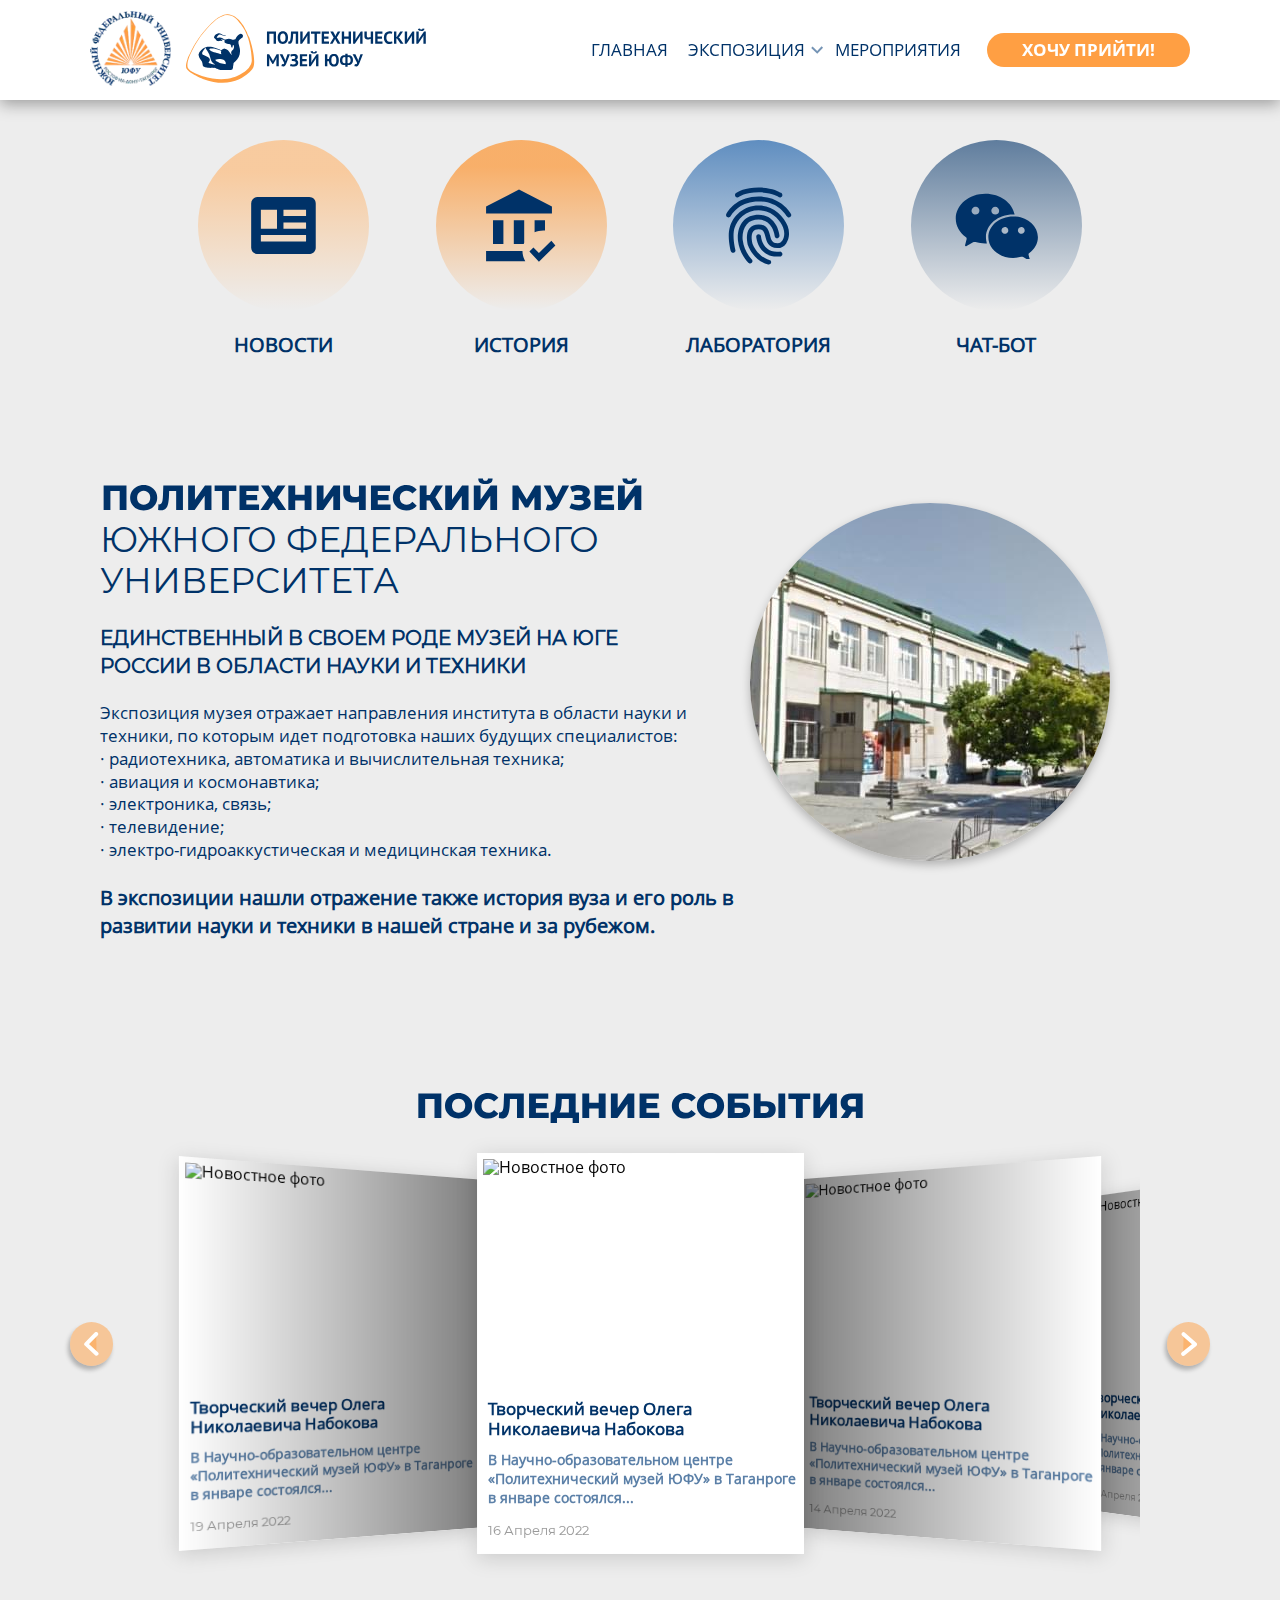
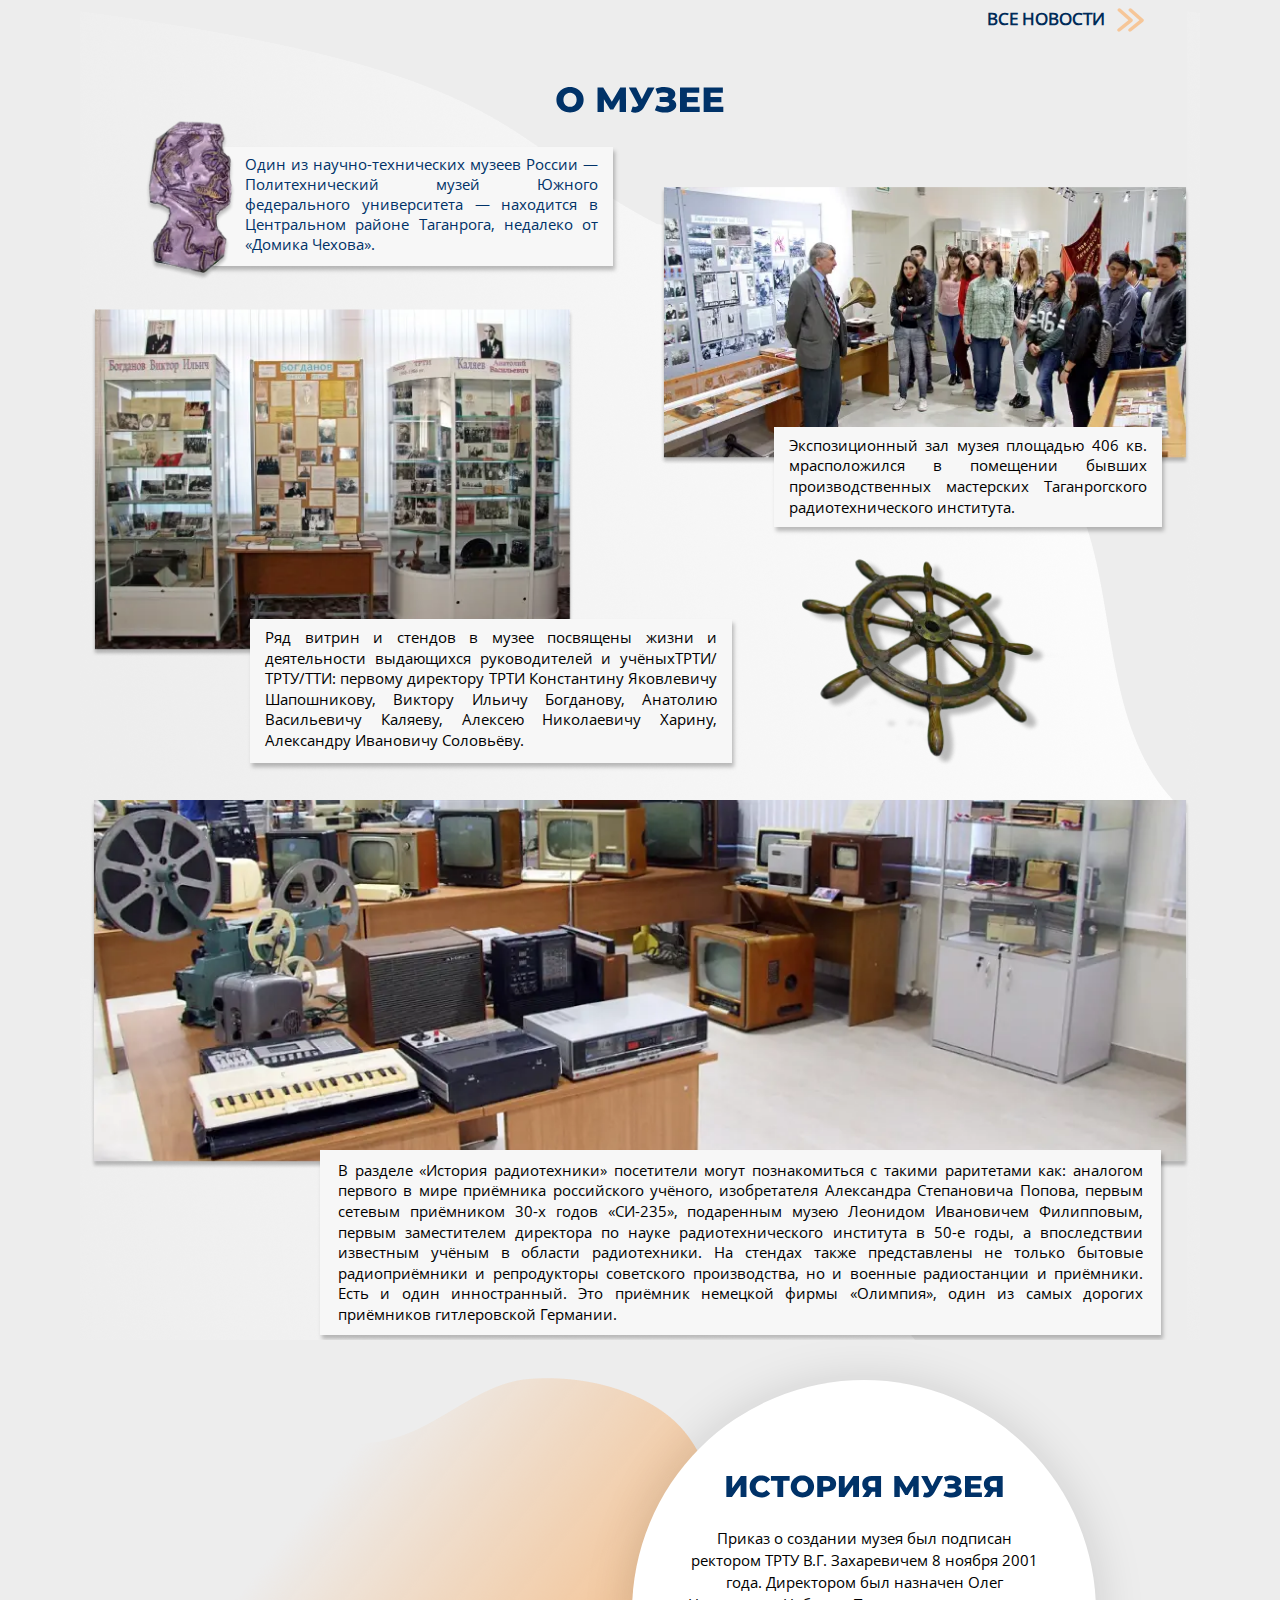
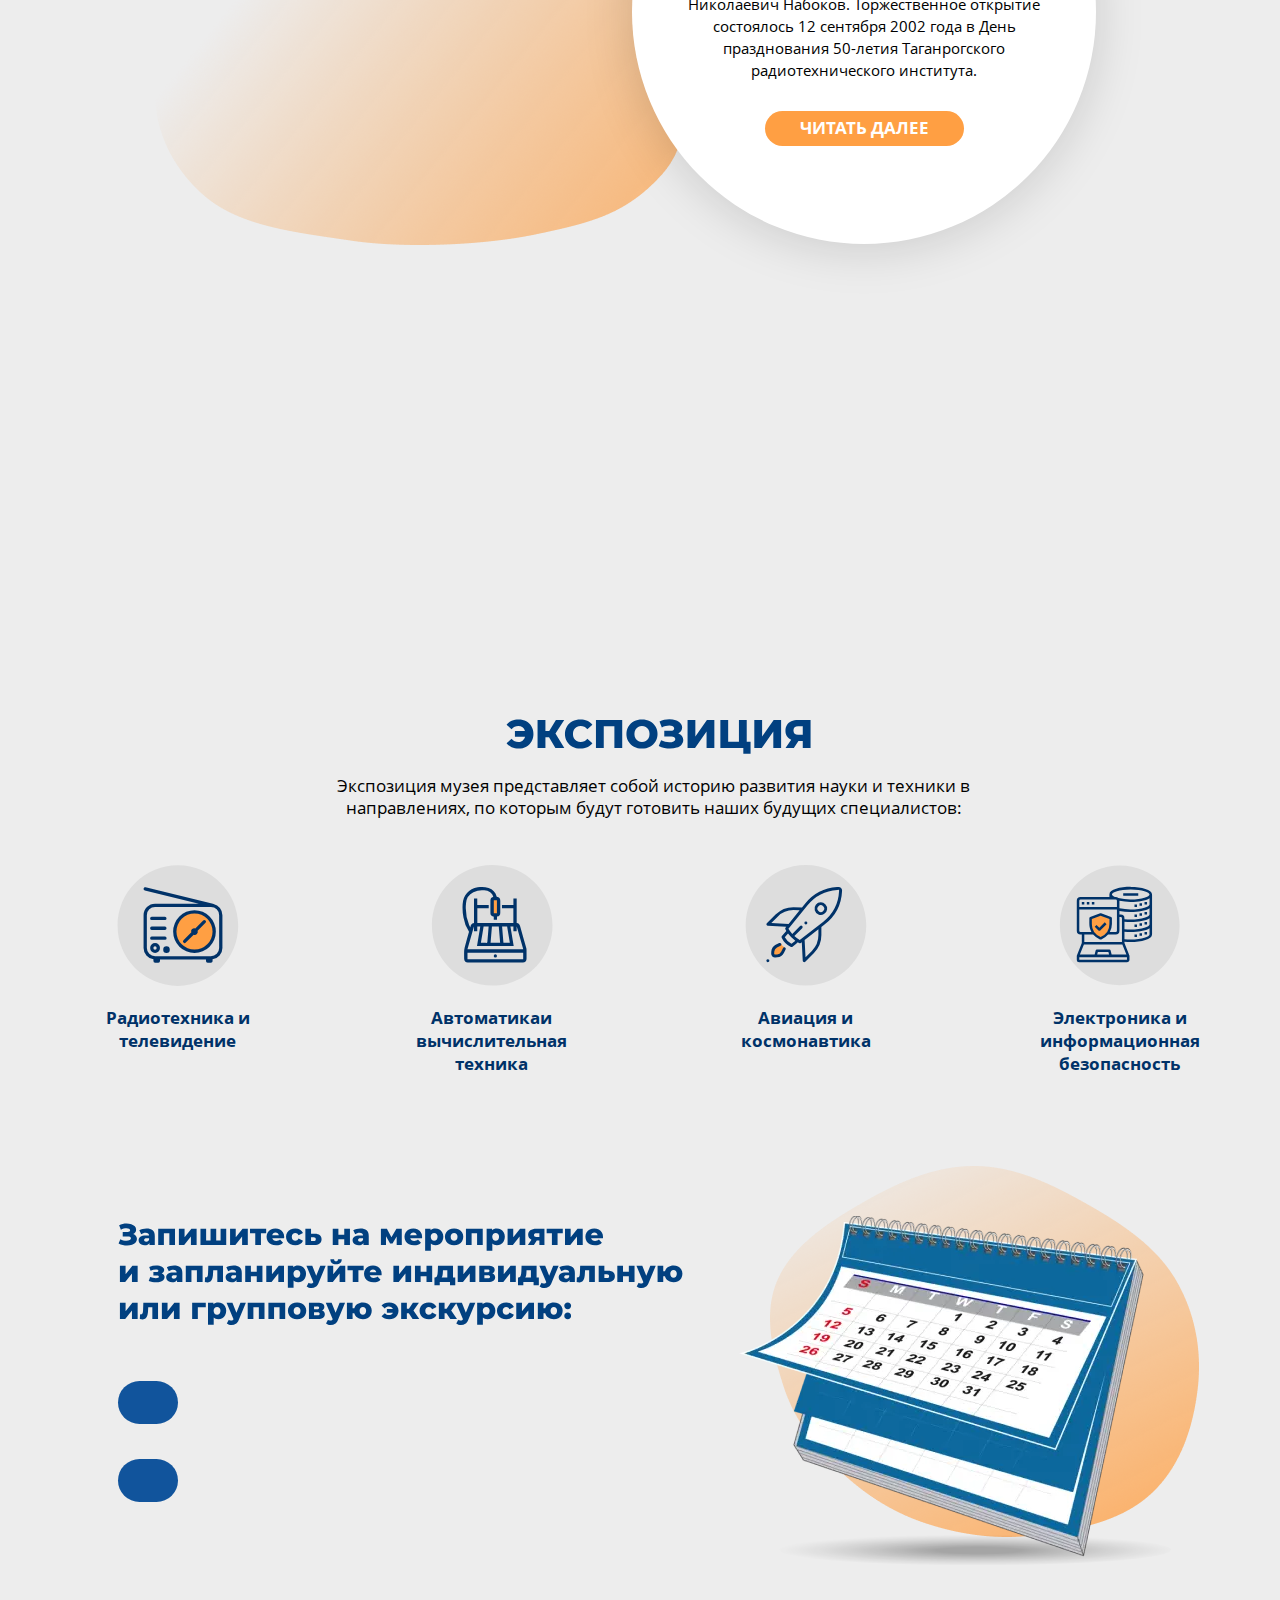
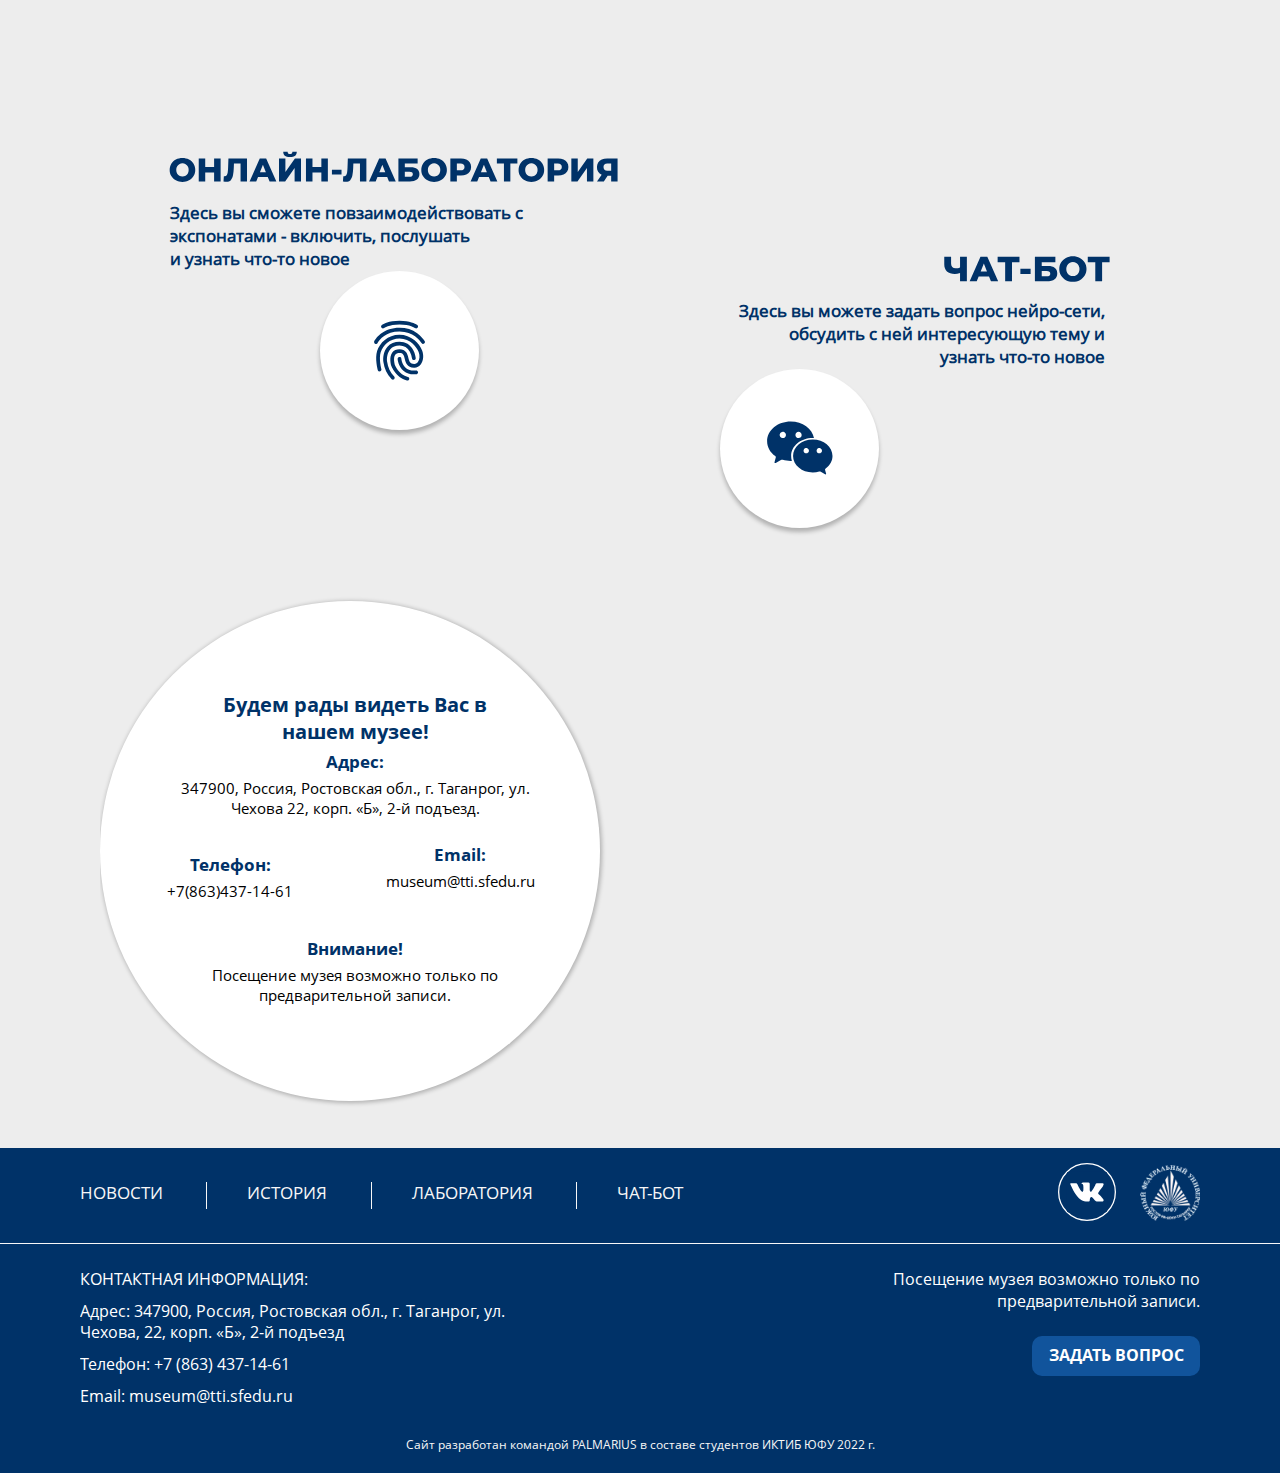
==== commit f1ba7825: "up" ====
--- a/index.html
+++ b/index.html
@@ -6,27 +6,588 @@
         <meta http-equiv='X-UA-Compatible' content='IE=edge'>
         <meta name="viewport" content="width=device-width, initial-scale = 1.0">
         <meta name = "description" content = "Политехнический музей ИТА ЮФУ">
-        <link rel="stylesheet" href="css/style.min.css">
-        <link rel="shortcut icon" href="@img/logo_museum_history.png">
+        <link rel="stylesheet" href="css/style.min.css?_v=20220504232537">
+        <link rel="shortcut icon" href="img/logo_museum_history.png">
         <link rel="preload" as="font" type="font/woff2"
           href="fonts/OpenSans-Regular.woff2" crossorigin>
         <link rel="preload" as="font" type="font/woff2"
           href="fonts/OpenSans-Bold.woff2" crossorigin>
         <link
           rel="stylesheet"
-          href="https://unpkg.com/swiper/swiper-bundle.min.css"
+          href="https://unpkg.com/swiper/swiper-bundle.min.css?_v=20220504232537"
         />
-        <script src="https://api-maps.yandex.ru/2.1/?a5ea9f03-c642-48d8-97b4-cdc88ff35b55&lang=ru_RU" type="text/javascript">
+        <script src="https://api-maps.yandex.ru/2.1/?a5ea9f03-c642-48d8-97b4-cdc88ff35b55&lang=ru_RU&_v=20220504232537" type="text/javascript">
         </script>
     </head>
     <body class="page__body">
         <div class="page-wrapper">
-          @@include('html/_header.html')
-          @@include('html/_main_index.html')
-          @@include('html/_footer.html')
+          <header class="page-header">
+  <div class="page-header__container">
+    <a href="https://sfedu.ru/" target="_blank" class="page-header__link-sfedu">
+      <picture><source srcset="img/logo_sfedu.webp" type="image/webp"><img class="page-header__logo-desktop-sfedu" src="img/logo_sfedu.png" alt="Логотип ЮФУ" width="81px" height="75px"></picture>
+      <picture><source srcset="img/logo_sfedu.webp" type="image/webp"><img class="page-header__logo-mobile-sfedu" src="img/logo_sfedu.png" alt="Логотип ЮФУ" width="62px" height="62px"></picture>
+    </a>
+    <div class="page-header__logo-museum">
+      <a href="index.html" class="page-header__link-museum">
+          <svg class="page-header__svg-desktop-museum" role='img' aria-label='Ссылка на главную страницу музея' focusable='false' class='icon-box' width="245px" height="69px" xmlns='http://www.w3.org/2000/svg' xmlns:xlink='http://www.w3.org/1999/xlink'>
+            <use xlink:href='sprite/icons.svg#logo_museum'></use>
+          </svg>
+          <svg class="page-header__svg-mobile-museum" role='img' aria-label='Ссылка на главную страницу музея' focusable='false' class='icon-box' width="58px" height="58px" xmlns='http://www.w3.org/2000/svg' xmlns:xlink='http://www.w3.org/1999/xlink'>
+            <use xlink:href='sprite/icons.svg#logo_museum_mobile'></use>
+          </svg>
+      </a>
+    </div>
+    <nav class="page-header__header-menu header-menu">
+      <ul class="header-menu__list-menu">
+        <li class="header-menu__item">
+          <a href="index.html" class="header-menu__link">Главная</a>
+        </li>
+        <li class="header-menu__item item--expostion-mobile">
+          <a href="#" class="header-menu__link link--exposition">
+            <span class="header-menu__exposition-link-text">Экспозиция</span>
+            <span class="header-menu__arrow arrow">
+              <svg class="header-menu__arrow-svg" width="13" height="12" viewBox="0 0 13 8" fill="none" xmlns="http://www.w3.org/2000/svg">
+                <path d="M11.327 1.00017L6.22014 6.35131L0.88831 1.17935" stroke="#7594B5" stroke-width="2"/>
+              </svg>
+            </span>
+            <svg class="header-menu__exposition-svg" role='img' aria-label='' focusable='false' width='50px' height='50px' xmlns='http://www.w3.org/2000/svg' xmlns:xlink='http://www.w3.org/1999/xlink'>
+              <use xlink:href='sprite/icons.svg#icon_exposition_mobile'></use>
+            </svg>
+          </a>
+          <ul class="header-menu__list-exposition list-exposition">
+            <li class="list-exposition__item">
+              <a href="radio.html" class="list-exposition__link">
+                <svg class="list-exposition__svg" role='img' aria-label='' focusable='false' width='77px' height='77px' xmlns='http://www.w3.org/2000/svg' xmlns:xlink='http://www.w3.org/1999/xlink'>
+                  <use xlink:href='sprite/icons.svg#icon_exposition_link_1'></use>
+                </svg>
+                <span class="list-exposition__link-text">Радиотехника и телевидение</span>
+              </a></li>
+            <li class="list-exposition__item">
+              <a href="automation.html" class="list-exposition__link">
+                <svg class="list-exposition__svg"role='img' aria-label='' focusable='false' width='77px' height='77px' xmlns='http://www.w3.org/2000/svg' xmlns:xlink='http://www.w3.org/1999/xlink'>
+                  <use xlink:href='sprite/icons.svg#icon_exposition_link_2'></use>
+                </svg>
+                <span class="list-exposition__link-text">Автоматика <br>и вычислительная техника</span>
+              </a></li>
+            <li class="list-exposition__item">
+              <a href="aviation.html" class="list-exposition__link">
+                <svg class="list-exposition__svg"role='img' aria-label='' focusable='false' width='77px' height='77px' xmlns='http://www.w3.org/2000/svg' xmlns:xlink='http://www.w3.org/1999/xlink'>
+                  <use xlink:href='sprite/icons.svg#icon_exposition_link_3'></use>
+                </svg>
+                <span class="list-exposition__link-text">Авиация и космонавтика</span>
+              </a></li>
+            <li class="list-exposition__item">
+              <a href="electronics.html" class="list-exposition__link">
+                <svg class="list-exposition__svg "role='img' aria-label='' focusable='false' width='77px' height='77px' xmlns='http://www.w3.org/2000/svg' xmlns:xlink='http://www.w3.org/1999/xlink'>
+                  <use xlink:href='sprite/icons.svg#icon_exposition_link_4'></use>
+                </svg>
+                <span class="list-exposition__link-text">Электроника <br>и информационная безопасность</span>
+              </a></li>
+          </ul>
+        </li>
+        <li class="header-menu__item item--event-mobile">
+          <span class="header-menu__link link--event-mobile">
+            <svg role='img' aria-label='' focusable='false' width='48px' height='48px' xmlns='http://www.w3.org/2000/svg' xmlns:xlink='http://www.w3.org/1999/xlink'>
+              <use xlink:href='sprite/icons.svg#icon_event_mobile'></use>
+            </svg>
+          </span>
+        </li>
+        <li class="header-menu__item">
+          <a href="events.html" class="header-menu__link">
+            <span class="header-menu__contacts">МЕРОПРИЯТИЯ</span>
+          </a>
+        </li>
+      </ul>
+    </nav>
+    <button type="button" class="page-header__sign-up" onclick="document.location='form_events.html'">Хочу прийти!</button>
+
+    <ul class="header-menu__list-exposition-mobile list-exposition-mobile">
+      <li class="list-exposition-mobile__item">
+        <a href="radio.html" class="list-exposition-mobile__link">
+          <svg class="list-exposition-mobile__svg"role='img' aria-label='' focusable='false' width='77px' height='77px' xmlns='http://www.w3.org/2000/svg' xmlns:xlink='http://www.w3.org/1999/xlink'>
+            <use xlink:href='sprite/icons.svg#icon_exposition_link_1'></use>
+          </svg>
+          <span class="list-exposition-mobile__link-text">Радиотехника и телевидение</span>
+        </a></li>
+      <li class="list-exposition-mobile__item">
+        <a href="automation.html" class="list-exposition-mobile__link">
+          <svg class="list-exposition-mobile__svg"role='img' aria-label='' focusable='false' width='77px' height='77px' xmlns='http://www.w3.org/2000/svg' xmlns:xlink='http://www.w3.org/1999/xlink'>
+            <use xlink:href='sprite/icons.svg#icon_exposition_link_2'></use>
+          </svg>
+          <span class="list-exposition-mobile__link-text">Автоматика <br>и вычислительная техника</span>
+        </a></li>
+      <li class="list-exposition-mobile__item">
+        <a href="aviation.html" class="list-exposition-mobile__link">
+          <svg class="list-exposition-mobile__svg"role='img' aria-label='' focusable='false' width='77px' height='77px' xmlns='http://www.w3.org/2000/svg' xmlns:xlink='http://www.w3.org/1999/xlink'>
+            <use xlink:href='sprite/icons.svg#icon_exposition_link_3'></use>
+          </svg>
+          <span class="list-exposition-mobile__link-text">Авиация и космонавтика</span>
+        </a></li>
+      <li class="list-exposition-mobile__item">
+        <a href="electronics.html" class="list-exposition-mobile__link">
+          <svg class="list-exposition-mobile__svg "role='img' aria-label='' focusable='false' width='77px' height='77px' xmlns='http://www.w3.org/2000/svg' xmlns:xlink='http://www.w3.org/1999/xlink'>
+            <use xlink:href='sprite/icons.svg#icon_exposition_link_4'></use>
+          </svg>
+          <span class="list-exposition-mobile__link-text">Электроника <br>и информационная безопасность</span>
+        </a></li>
+    </ul>
+
+    <ul class="header-menu__list-events-mobile list-events-mobile">
+      <li class="list-events-mobile__item">
+        <a href="events.html" class="list-events-mobile__link">
+          <svg class="list-events-mobile__svg"role='img' aria-label='' focusable='false' width='77px' height='77px' xmlns='http://www.w3.org/2000/svg' xmlns:xlink='http://www.w3.org/1999/xlink'>
+            <use xlink:href='sprite/icons.svg#mobile_calendar_header_icon'></use>
+          </svg>
+          <span class="list-exposition-mobile__link-text">Календарь мероприятий</span>
+        </a></li>
+      <li class="list-events-mobile__item">
+        <a href="form_events.html" class="list-events-mobile__link">
+          <svg class="list-events-mobile__svg"role='img' aria-label='' focusable='false' width='77px' height='77px' xmlns='http://www.w3.org/2000/svg' xmlns:xlink='http://www.w3.org/1999/xlink'>
+            <use xlink:href='sprite/icons.svg#mobile_event_form_icon'></use>
+          </svg>
+          <span class="list-events-mobile__link-text">Записаться на мероприятие <br>или экскурсию</span>
+        </a></li>
+    </ul>
+  </div>
+</header>
+
+          <main class="page-main">
+  <div class="page-main__container">
+    <ul class="page-main__main-menu main-menu">
+      <li class="main-menu__item">
+        <a href="#news-section" class="main-menu__link">
+          <div class="main-menu__wrapper wrapper--news"></div>
+          <span class="main-menu__text">НОВОСТИ</span>
+        </a>
+      </li>
+      <li class="main-menu__item">
+        <a href="#history-museum-section" class="main-menu__link">
+          <div class="main-menu__wrapper wrapper--about-museum"></div>
+          <span class="main-menu__text">ИСТОРИЯ</span>
+        </a>
+      </li>
+      <li class="main-menu__item">
+        <a href="#" class="main-menu__link">
+          <div class="main-menu__wrapper wrapper--laba"></div>
+          <span class="main-menu__text">ЛАБОРАТОРИЯ</span>
+        </a>
+      </li>
+      <li class="main-menu__item">
+        <a href="#" class="main-menu__link">
+          <div class="main-menu__wrapper wrapper--chat-bot"></div>
+          <span class="main-menu__text">ЧАТ-БОТ</span>
+        </a>
+      </li>
+    </ul>
+  </div>
+  <section class="about-museum">
+    <div class="about-museum__container">
+      <h1 class="about-museum__title">
+        <svg class="about-museum__bold-text-desktop" width="542" height="33" viewBox="0 0 542 33" fill="none" xmlns="http://www.w3.org/2000/svg">
+          <path d="M23.62 7.5V32H16.76V12.995H7.45V32H0.625V7.5H23.62ZM40.8974 32.49C38.3074 32.49 35.9741 31.9417 33.8974 30.845C31.8441 29.7483 30.2224 28.2317 29.0324 26.295C27.8658 24.3583 27.2824 22.1767 27.2824 19.75C27.2824 17.3233 27.8658 15.1417 29.0324 13.205C30.2224 11.2683 31.8441 9.75167 33.8974 8.655C35.9741 7.55833 38.3074 7.01 40.8974 7.01C43.4874 7.01 45.8091 7.55833 47.8624 8.655C49.9391 9.75167 51.5608 11.2683 52.7274 13.205C53.9174 15.1417 54.5124 17.3233 54.5124 19.75C54.5124 22.1767 53.9174 24.3583 52.7274 26.295C51.5608 28.2317 49.9391 29.7483 47.8624 30.845C45.8091 31.9417 43.4874 32.49 40.8974 32.49ZM40.8974 26.75C42.1341 26.75 43.2541 26.4583 44.2574 25.875C45.2608 25.2917 46.0541 24.475 46.6374 23.425C47.2208 22.3517 47.5124 21.1267 47.5124 19.75C47.5124 18.3733 47.2208 17.16 46.6374 16.11C46.0541 15.0367 45.2608 14.2083 44.2574 13.625C43.2541 13.0417 42.1341 12.75 40.8974 12.75C39.6608 12.75 38.5408 13.0417 37.5374 13.625C36.5341 14.2083 35.7408 15.0367 35.1574 16.11C34.5741 17.16 34.2824 18.3733 34.2824 19.75C34.2824 21.1267 34.5741 22.3517 35.1574 23.425C35.7408 24.475 36.5341 25.2917 37.5374 25.875C38.5408 26.4583 39.6608 26.75 40.8974 26.75ZM80.3892 7.5V32H73.5642V12.995H66.5292L66.3892 16.985C66.2725 20.485 65.9808 23.3317 65.5142 25.525C65.0708 27.7183 64.3008 29.4217 63.2042 30.635C62.1075 31.825 60.5558 32.42 58.5492 32.42C57.6158 32.42 56.5658 32.28 55.3992 32L55.7842 26.33C56.0875 26.4 56.4025 26.435 56.7292 26.435C57.6392 26.435 58.3392 26.0733 58.8292 25.35C59.3192 24.6267 59.6692 23.6233 59.8792 22.34C60.0892 21.0333 60.2292 19.3417 60.2992 17.265L60.6492 7.5H80.3892ZM85.6299 7.5H92.4549V21.885L102.57 7.5H109.08V32H102.255V17.65L92.1749 32H85.6299V7.5ZM134.081 12.995H126.591V32H119.766V12.995H112.241V7.5H134.081V12.995ZM156.945 26.645V32H137.275V7.5H156.49V12.855H144.135V16.985H155.02V22.165H144.135V26.645H156.945ZM166.778 7.465L171.153 14.115L175.493 7.465H183.543L175.493 19.19L184.243 32H176.088L171.153 24.755L166.253 32H158.273L166.988 19.505L158.833 7.465H166.778ZM209.667 7.5V32H202.737V22.445H193.287V32H186.357V7.5H193.287V16.705H202.737V7.5H209.667ZM214.932 7.5H221.757V21.885L231.872 7.5H238.382V32H231.557V17.65L221.477 32H214.932V7.5ZM264.204 7.5V32H257.379V23.67C255.489 24.3 253.751 24.615 252.164 24.615C248.734 24.615 246.109 23.7983 244.289 22.165C242.492 20.5083 241.594 18.1283 241.594 15.025V7.5H248.419V14.255C248.419 17.405 249.959 18.98 253.039 18.98C254.719 18.98 256.166 18.7 257.379 18.14V7.5H264.204ZM289.118 26.645V32H269.448V7.5H288.663V12.855H276.308V16.985H287.193V22.165H276.308V26.645H289.118ZM304.967 32.49C302.401 32.49 300.091 31.9533 298.037 30.88C296.007 29.7833 294.409 28.2667 293.242 26.33C292.076 24.3933 291.492 22.2 291.492 19.75C291.492 17.3 292.076 15.1067 293.242 13.17C294.409 11.2333 296.007 9.72833 298.037 8.655C300.091 7.55833 302.401 7.01 304.967 7.01C307.207 7.01 309.226 7.40667 311.022 8.2C312.819 8.99333 314.312 10.1367 315.502 11.63L311.092 15.62C309.506 13.7067 307.581 12.75 305.317 12.75C303.987 12.75 302.797 13.0417 301.747 13.625C300.721 14.2083 299.916 15.0367 299.332 16.11C298.772 17.16 298.492 18.3733 298.492 19.75C298.492 21.1267 298.772 22.3517 299.332 23.425C299.916 24.475 300.721 25.2917 301.747 25.875C302.797 26.4583 303.987 26.75 305.317 26.75C307.581 26.75 309.506 25.7933 311.092 23.88L315.502 27.87C314.312 29.3633 312.819 30.5067 311.022 31.3C309.226 32.0933 307.207 32.49 304.967 32.49ZM328.538 22.62H325.388V32H318.493V7.5H325.388V17.02H328.713L334.558 7.5H341.838L334.173 19.33L341.908 32H334.103L328.538 22.62ZM344.131 7.5H350.956V21.885L361.071 7.5H367.581V32H360.756V17.65L350.676 32H344.131V7.5ZM372.842 7.5H379.667V21.885L389.782 7.5H396.292V32H389.467V17.65L379.387 32H372.842V7.5ZM384.532 6.03C382.058 6.03 380.238 5.55167 379.072 4.595C377.928 3.63833 377.357 2.215 377.357 0.324999H382.012C382.035 1.14166 382.245 1.74833 382.642 2.145C383.038 2.54167 383.668 2.74 384.532 2.74C385.395 2.74 386.037 2.54167 386.457 2.145C386.877 1.74833 387.098 1.14166 387.122 0.324999H391.777C391.777 2.215 391.193 3.63833 390.027 4.595C388.86 5.55167 387.028 6.03 384.532 6.03ZM433.823 32L433.788 19.015L427.488 29.585H424.408L418.108 19.295V32H411.738V7.5H417.443L426.053 21.64L434.453 7.5H440.158L440.228 32H433.823ZM468.714 7.5L458.564 26.435C457.491 28.465 456.173 30.005 454.609 31.055C453.069 32.105 451.378 32.63 449.534 32.63C448.181 32.63 446.734 32.3267 445.194 31.72L446.839 26.61C447.796 26.89 448.613 27.03 449.289 27.03C449.966 27.03 450.561 26.8783 451.074 26.575C451.611 26.2717 452.101 25.7933 452.544 25.14L443.024 7.5H450.339L456.044 19.33L461.959 7.5H468.714ZM486.161 19.26C487.514 19.7733 488.576 20.5433 489.346 21.57C490.116 22.5967 490.501 23.775 490.501 25.105C490.501 26.6217 489.988 27.94 488.961 29.06C487.934 30.18 486.546 31.0433 484.796 31.65C483.046 32.2333 481.121 32.525 479.021 32.525C477.364 32.525 475.673 32.3267 473.946 31.93C472.243 31.5333 470.609 30.9383 469.046 30.145L471.111 25.315C472.208 25.875 473.374 26.3067 474.611 26.61C475.871 26.89 477.084 27.03 478.251 27.03C479.791 27.03 481.051 26.785 482.031 26.295C483.011 25.7817 483.501 25.07 483.501 24.16C483.501 23.4367 483.198 22.9 482.591 22.55C481.984 22.2 481.168 22.025 480.141 22.025H473.876V16.95H479.581C480.514 16.95 481.238 16.7633 481.751 16.39C482.264 16.0167 482.521 15.515 482.521 14.885C482.521 14.0917 482.124 13.485 481.331 13.065C480.538 12.6217 479.511 12.4 478.251 12.4C477.224 12.4 476.139 12.5517 474.996 12.855C473.853 13.135 472.768 13.5433 471.741 14.08L469.711 8.83C472.324 7.57 475.194 6.94 478.321 6.94C480.328 6.94 482.183 7.23167 483.886 7.815C485.613 8.375 486.978 9.19166 487.981 10.265C489.008 11.3383 489.521 12.61 489.521 14.08C489.521 15.2233 489.218 16.25 488.611 17.16C488.028 18.0467 487.211 18.7467 486.161 19.26ZM513.918 26.645V32H494.248V7.5H513.463V12.855H501.108V16.985H511.993V22.165H501.108V26.645H513.918ZM517.866 7.5H524.691V21.885L534.806 7.5H541.316V32H534.491V17.65L524.411 32H517.866V7.5ZM529.556 6.03C527.083 6.03 525.263 5.55167 524.096 4.595C522.953 3.63833 522.381 2.215 522.381 0.324999H527.036C527.06 1.14166 527.27 1.74833 527.666 2.145C528.063 2.54167 528.693 2.74 529.556 2.74C530.42 2.74 531.061 2.54167 531.481 2.145C531.901 1.74833 532.123 1.14166 532.146 0.324999H536.801C536.801 2.215 536.218 3.63833 535.051 4.595C533.885 5.55167 532.053 6.03 529.556 6.03Z" fill="#003268"/>
+        </svg>
+        <svg class="about-museum__bold-text-mobile"  width="279" height="18" viewBox="0 0 279 18" fill="none" xmlns="http://www.w3.org/2000/svg">
+          <path d="M12.2883 4.4V17H8.7603V7.226H3.9723V17H0.462305V4.4H12.2883ZM21.1738 17.252C19.8418 17.252 18.6418 16.97 17.5738 16.406C16.5178 15.842 15.6838 15.062 15.0718 14.066C14.4718 13.07 14.1718 11.948 14.1718 10.7C14.1718 9.452 14.4718 8.33 15.0718 7.334C15.6838 6.338 16.5178 5.558 17.5738 4.994C18.6418 4.43 19.8418 4.148 21.1738 4.148C22.5058 4.148 23.6998 4.43 24.7558 4.994C25.8238 5.558 26.6578 6.338 27.2578 7.334C27.8698 8.33 28.1758 9.452 28.1758 10.7C28.1758 11.948 27.8698 13.07 27.2578 14.066C26.6578 15.062 25.8238 15.842 24.7558 16.406C23.6998 16.97 22.5058 17.252 21.1738 17.252ZM21.1738 14.3C21.8098 14.3 22.3858 14.15 22.9018 13.85C23.4178 13.55 23.8258 13.13 24.1258 12.59C24.4258 12.038 24.5758 11.408 24.5758 10.7C24.5758 9.992 24.4258 9.368 24.1258 8.828C23.8258 8.276 23.4178 7.85 22.9018 7.55C22.3858 7.25 21.8098 7.1 21.1738 7.1C20.5378 7.1 19.9618 7.25 19.4458 7.55C18.9298 7.85 18.5218 8.276 18.2218 8.828C17.9218 9.368 17.7718 9.992 17.7718 10.7C17.7718 11.408 17.9218 12.038 18.2218 12.59C18.5218 13.13 18.9298 13.55 19.4458 13.85C19.9618 14.15 20.5378 14.3 21.1738 14.3ZM41.4839 4.4V17H37.9739V7.226H34.3559L34.2839 9.278C34.2239 11.078 34.0739 12.542 33.8339 13.67C33.6059 14.798 33.2099 15.674 32.6459 16.298C32.0819 16.91 31.2839 17.216 30.2519 17.216C29.7719 17.216 29.2319 17.144 28.6319 17L28.8299 14.084C28.9859 14.12 29.1479 14.138 29.3159 14.138C29.7839 14.138 30.1439 13.952 30.3959 13.58C30.6479 13.208 30.8279 12.692 30.9359 12.032C31.0439 11.36 31.1159 10.49 31.1519 9.422L31.3319 4.4H41.4839ZM44.1791 4.4H47.6891V11.798L52.8911 4.4H56.2391V17H52.7291V9.62L47.5451 17H44.1791V4.4ZM69.0967 7.226H65.2447V17H61.7347V7.226H57.8647V4.4H69.0967V7.226ZM80.8556 14.246V17H70.7396V4.4H80.6216V7.154H74.2676V9.278H79.8656V11.942H74.2676V14.246H80.8556ZM85.9127 4.382L88.1627 7.802L90.3947 4.382H94.5347L90.3947 10.412L94.8947 17H90.7007L88.1627 13.274L85.6427 17H81.5387L86.0207 10.574L81.8267 4.382H85.9127ZM107.97 4.4V17H104.406V12.086H99.5458V17H95.9818V4.4H99.5458V9.134H104.406V4.4H107.97ZM110.677 4.4H114.187V11.798L119.389 4.4H122.737V17H119.227V9.62L114.043 17H110.677V4.4ZM136.017 4.4V17H132.507V12.716C131.535 13.04 130.641 13.202 129.825 13.202C128.061 13.202 126.711 12.782 125.775 11.942C124.851 11.09 124.389 9.866 124.389 8.27V4.4H127.899V7.874C127.899 9.494 128.691 10.304 130.275 10.304C131.139 10.304 131.883 10.16 132.507 9.872V4.4H136.017ZM148.83 14.246V17H138.714V4.4H148.596V7.154H142.242V9.278H147.84V11.942H142.242V14.246H148.83ZM156.981 17.252C155.661 17.252 154.473 16.976 153.417 16.424C152.373 15.86 151.551 15.08 150.951 14.084C150.351 13.088 150.051 11.96 150.051 10.7C150.051 9.44 150.351 8.312 150.951 7.316C151.551 6.32 152.373 5.546 153.417 4.994C154.473 4.43 155.661 4.148 156.981 4.148C158.133 4.148 159.171 4.352 160.095 4.76C161.019 5.168 161.787 5.756 162.399 6.524L160.131 8.576C159.315 7.592 158.325 7.1 157.161 7.1C156.477 7.1 155.865 7.25 155.325 7.55C154.797 7.85 154.383 8.276 154.083 8.828C153.795 9.368 153.651 9.992 153.651 10.7C153.651 11.408 153.795 12.038 154.083 12.59C154.383 13.13 154.797 13.55 155.325 13.85C155.865 14.15 156.477 14.3 157.161 14.3C158.325 14.3 159.315 13.808 160.131 12.824L162.399 14.876C161.787 15.644 161.019 16.232 160.095 16.64C159.171 17.048 158.133 17.252 156.981 17.252ZM169.103 12.176H167.483V17H163.937V4.4H167.483V9.296H169.193L172.199 4.4H175.943L172.001 10.484L175.979 17H171.965L169.103 12.176ZM177.122 4.4H180.632V11.798L185.834 4.4H189.182V17H185.672V9.62L180.488 17H177.122V4.4ZM191.888 4.4H195.398V11.798L200.6 4.4H203.948V17H200.438V9.62L195.254 17H191.888V4.4ZM197.9 3.644C196.628 3.644 195.692 3.398 195.092 2.906C194.504 2.414 194.21 1.682 194.21 0.709999H196.604C196.616 1.13 196.724 1.442 196.928 1.646C197.132 1.85 197.456 1.952 197.9 1.952C198.344 1.952 198.674 1.85 198.89 1.646C199.106 1.442 199.22 1.13 199.232 0.709999H201.626C201.626 1.682 201.326 2.414 200.726 2.906C200.126 3.398 199.184 3.644 197.9 3.644ZM223.25 17L223.232 10.322L219.992 15.758H218.408L215.168 10.466V17H211.892V4.4H214.826L219.254 11.672L223.574 4.4H226.508L226.544 17H223.25ZM241.194 4.4L235.974 14.138C235.422 15.182 234.744 15.974 233.94 16.514C233.148 17.054 232.278 17.324 231.33 17.324C230.634 17.324 229.89 17.168 229.098 16.856L229.944 14.228C230.436 14.372 230.856 14.444 231.204 14.444C231.552 14.444 231.858 14.366 232.122 14.21C232.398 14.054 232.65 13.808 232.878 13.472L227.982 4.4H231.744L234.678 10.484L237.72 4.4H241.194ZM250.166 10.448C250.862 10.712 251.408 11.108 251.804 11.636C252.2 12.164 252.398 12.77 252.398 13.454C252.398 14.234 252.134 14.912 251.606 15.488C251.078 16.064 250.364 16.508 249.464 16.82C248.564 17.12 247.574 17.27 246.494 17.27C245.642 17.27 244.772 17.168 243.884 16.964C243.008 16.76 242.168 16.454 241.364 16.046L242.426 13.562C242.99 13.85 243.59 14.072 244.226 14.228C244.874 14.372 245.498 14.444 246.098 14.444C246.89 14.444 247.538 14.318 248.042 14.066C248.546 13.802 248.798 13.436 248.798 12.968C248.798 12.596 248.642 12.32 248.33 12.14C248.018 11.96 247.598 11.87 247.07 11.87H243.848V9.26H246.782C247.262 9.26 247.634 9.164 247.898 8.972C248.162 8.78 248.294 8.522 248.294 8.198C248.294 7.79 248.09 7.478 247.682 7.262C247.274 7.034 246.746 6.92 246.098 6.92C245.57 6.92 245.012 6.998 244.424 7.154C243.836 7.298 243.278 7.508 242.75 7.784L241.706 5.084C243.05 4.436 244.526 4.112 246.134 4.112C247.166 4.112 248.12 4.262 248.996 4.562C249.884 4.85 250.586 5.27 251.102 5.822C251.63 6.374 251.894 7.028 251.894 7.784C251.894 8.372 251.738 8.9 251.426 9.368C251.126 9.824 250.706 10.184 250.166 10.448ZM264.442 14.246V17H254.326V4.4H264.208V7.154H257.854V9.278H263.452V11.942H257.854V14.246H264.442ZM266.472 4.4H269.982V11.798L275.184 4.4H278.532V17H275.022V9.62L269.838 17H266.472V4.4ZM272.484 3.644C271.212 3.644 270.276 3.398 269.676 2.906C269.088 2.414 268.794 1.682 268.794 0.709999H271.188C271.2 1.13 271.308 1.442 271.512 1.646C271.716 1.85 272.04 1.952 272.484 1.952C272.928 1.952 273.258 1.85 273.474 1.646C273.69 1.442 273.804 1.13 273.816 0.709999H276.21C276.21 1.682 275.91 2.414 275.31 2.906C274.71 3.398 273.768 3.644 272.484 3.644Z" fill="#003268"/>
+        </svg>
+        <span class="about-museum__text-title">ЮЖНОГО ФЕДЕРАЛЬНОГО<br> УНИВЕРСИТЕТА</span>
+      </h1>
+      <h2 class="about-museum__feature">
+        ЕДИНСТВЕННЫЙ В СВОЕМ РОДЕ МУЗЕЙ НА ЮГЕ РОССИИ В ОБЛАСТИ НАУКИ И ТЕХНИКИ
+      </h2>
+      <p class="about-museum__filling">
+        Экспозиция музея  отражает направления института в области науки и техники, по которым идет подготовка наших будущих специалистов:<br>
+        <span class="about-museum__filling-mobile">
+          &#183; радиотехника, автоматика и вычислительная техника;<br>
+          &#183; авиация и космонавтика;<br>
+          &#183; электроника, связь;<br>
+          &#183; телевидение;<br>
+          &#183; электро-гидроаккустическая и медицинская техника.<br>
+        </span>
+      </p>
+      <p class="about-museum__text">
+        В экспозиции нашли отражение также история вуза и его роль в <br>развитии науки и техники в нашей стране и за рубежом.
+      </p>
+      <div class="about-museum__photo"></div>
+    </div>
+  </section>
+  <section id="news-section" class="news">
+    <div class="news__main-wrapper">
+      <div class="news__container">
+        <h2 class="news__title">
+          <svg class="news__title-desktop" width="445" height="30" viewBox="0 0 445 30" fill="none" xmlns="http://www.w3.org/2000/svg">
+            <path d="M23.3378 0.49951V24.9995H16.4778V5.99451H7.16777V24.9995H0.342774V0.49951H23.3378ZM40.6152 25.4895C38.0252 25.4895 35.6919 24.9412 33.6152 23.8445C31.5619 22.7478 29.9402 21.2312 28.7502 19.2945C27.5835 17.3578 27.0002 15.1762 27.0002 12.7495C27.0002 10.3228 27.5835 8.14118 28.7502 6.20451C29.9402 4.26784 31.5619 2.75118 33.6152 1.65451C35.6919 0.557843 38.0252 0.0095101 40.6152 0.0095101C43.2052 0.0095101 45.5269 0.557843 47.5802 1.65451C49.6569 2.75118 51.2785 4.26784 52.4452 6.20451C53.6352 8.14118 54.2302 10.3228 54.2302 12.7495C54.2302 15.1762 53.6352 17.3578 52.4452 19.2945C51.2785 21.2312 49.6569 22.7478 47.5802 23.8445C45.5269 24.9412 43.2052 25.4895 40.6152 25.4895ZM40.6152 19.7495C41.8519 19.7495 42.9719 19.4578 43.9752 18.8745C44.9785 18.2912 45.7719 17.4745 46.3552 16.4245C46.9385 15.3512 47.2302 14.1262 47.2302 12.7495C47.2302 11.3728 46.9385 10.1595 46.3552 9.10951C45.7719 8.03618 44.9785 7.20784 43.9752 6.62451C42.9719 6.04118 41.8519 5.74951 40.6152 5.74951C39.3785 5.74951 38.2585 6.04118 37.2552 6.62451C36.2519 7.20784 35.4585 8.03618 34.8752 9.10951C34.2919 10.1595 34.0002 11.3728 34.0002 12.7495C34.0002 14.1262 34.2919 15.3512 34.8752 16.4245C35.4585 17.4745 36.2519 18.2912 37.2552 18.8745C38.2585 19.4578 39.3785 19.7495 40.6152 19.7495ZM69.8705 25.4895C67.3039 25.4895 64.9939 24.9528 62.9405 23.8795C60.9105 22.7828 59.3122 21.2662 58.1455 19.3295C56.9789 17.3928 56.3955 15.1995 56.3955 12.7495C56.3955 10.2995 56.9789 8.10618 58.1455 6.16951C59.3122 4.23284 60.9105 2.72784 62.9405 1.65451C64.9939 0.557843 67.3039 0.0095101 69.8705 0.0095101C72.1105 0.0095101 74.1289 0.406177 75.9255 1.19951C77.7222 1.99284 79.2155 3.13618 80.4055 4.62951L75.9955 8.61951C74.4089 6.70618 72.4839 5.74951 70.2205 5.74951C68.8905 5.74951 67.7005 6.04118 66.6505 6.62451C65.6239 7.20784 64.8189 8.03618 64.2355 9.10951C63.6755 10.1595 63.3955 11.3728 63.3955 12.7495C63.3955 14.1262 63.6755 15.3512 64.2355 16.4245C64.8189 17.4745 65.6239 18.2912 66.6505 18.8745C67.7005 19.4578 68.8905 19.7495 70.2205 19.7495C72.4839 19.7495 74.4089 18.7928 75.9955 16.8795L80.4055 20.8695C79.2155 22.3628 77.7222 23.5062 75.9255 24.2995C74.1289 25.0928 72.1105 25.4895 69.8705 25.4895ZM105.81 0.49951V24.9995H98.9851V5.99451H91.9501L91.8101 9.98451C91.6934 13.4845 91.4017 16.3312 90.9351 18.5245C90.4917 20.7178 89.7217 22.4212 88.6251 23.6345C87.5284 24.8245 85.9767 25.4195 83.9701 25.4195C83.0367 25.4195 81.9867 25.2795 80.8201 24.9995L81.2051 19.3295C81.5084 19.3995 81.8234 19.4345 82.1501 19.4345C83.0601 19.4345 83.7601 19.0728 84.2501 18.3495C84.7401 17.6262 85.0901 16.6228 85.3001 15.3395C85.5101 14.0328 85.6501 12.3412 85.7201 10.2645L86.0701 0.49951H105.81ZM130.721 19.6445V24.9995H111.051V0.49951H130.266V5.85451H117.911V9.98451H128.796V15.1645H117.911V19.6445H130.721ZM160.989 19.5045V29.9345H154.654V24.9995H138.974V29.9345H132.604V19.5045H133.479C134.926 19.4812 135.941 18.4895 136.524 16.5295C137.131 14.5695 137.504 11.7462 137.644 8.05951L137.924 0.49951H157.664V19.5045H160.989ZM143.699 8.65451C143.606 11.2678 143.396 13.4845 143.069 15.3045C142.742 17.1245 142.241 18.5245 141.564 19.5045H150.839V5.99451H143.804L143.699 8.65451ZM187.613 0.49951V24.9995H180.683V15.4445H171.233V24.9995H164.303V0.49951H171.233V9.70451H180.683V0.49951H187.613ZM192.877 0.49951H199.702V14.8845L209.817 0.49951H216.327V24.9995H209.502V10.6495L199.422 24.9995H192.877V0.49951ZM241.258 19.6445V24.9995H221.588V0.49951H240.803V5.85451H228.448V9.98451H239.333V15.1645H228.448V19.6445H241.258ZM267.327 25.4895C264.76 25.4895 262.45 24.9528 260.397 23.8795C258.367 22.7828 256.768 21.2662 255.602 19.3295C254.435 17.3928 253.852 15.1995 253.852 12.7495C253.852 10.2995 254.435 8.10618 255.602 6.16951C256.768 4.23284 258.367 2.72784 260.397 1.65451C262.45 0.557843 264.76 0.0095101 267.327 0.0095101C269.567 0.0095101 271.585 0.406177 273.382 1.19951C275.178 1.99284 276.672 3.13618 277.862 4.62951L273.452 8.61951C271.865 6.70618 269.94 5.74951 267.677 5.74951C266.347 5.74951 265.157 6.04118 264.107 6.62451C263.08 7.20784 262.275 8.03618 261.692 9.10951C261.132 10.1595 260.852 11.3728 260.852 12.7495C260.852 14.1262 261.132 15.3512 261.692 16.4245C262.275 17.4745 263.08 18.2912 264.107 18.8745C265.157 19.4578 266.347 19.7495 267.677 19.7495C269.94 19.7495 271.865 18.7928 273.452 16.8795L277.862 20.8695C276.672 22.3628 275.178 23.5062 273.382 24.2995C271.585 25.0928 269.567 25.4895 267.327 25.4895ZM292.519 25.4895C289.929 25.4895 287.596 24.9412 285.519 23.8445C283.466 22.7478 281.844 21.2312 280.654 19.2945C279.488 17.3578 278.904 15.1762 278.904 12.7495C278.904 10.3228 279.488 8.14118 280.654 6.20451C281.844 4.26784 283.466 2.75118 285.519 1.65451C287.596 0.557843 289.929 0.0095101 292.519 0.0095101C295.109 0.0095101 297.431 0.557843 299.484 1.65451C301.561 2.75118 303.183 4.26784 304.349 6.20451C305.539 8.14118 306.134 10.3228 306.134 12.7495C306.134 15.1762 305.539 17.3578 304.349 19.2945C303.183 21.2312 301.561 22.7478 299.484 23.8445C297.431 24.9412 295.109 25.4895 292.519 25.4895ZM292.519 19.7495C293.756 19.7495 294.876 19.4578 295.879 18.8745C296.883 18.2912 297.676 17.4745 298.259 16.4245C298.843 15.3512 299.134 14.1262 299.134 12.7495C299.134 11.3728 298.843 10.1595 298.259 9.10951C297.676 8.03618 296.883 7.20784 295.879 6.62451C294.876 6.04118 293.756 5.74951 292.519 5.74951C291.283 5.74951 290.163 6.04118 289.159 6.62451C288.156 7.20784 287.363 8.03618 286.779 9.10951C286.196 10.1595 285.904 11.3728 285.904 12.7495C285.904 14.1262 286.196 15.3512 286.779 16.4245C287.363 17.4745 288.156 18.2912 289.159 18.8745C290.163 19.4578 291.283 19.7495 292.519 19.7495ZM309.84 0.49951H330.315V5.85451H316.665V9.80951H323C325.963 9.80951 328.238 10.4395 329.825 11.6995C331.412 12.9595 332.205 14.7678 332.205 17.1245C332.205 19.5978 331.318 21.5345 329.545 22.9345C327.772 24.3112 325.287 24.9995 322.09 24.9995H309.84V0.49951ZM321.635 20.0295C322.802 20.0295 323.688 19.7962 324.295 19.3295C324.902 18.8628 325.205 18.1978 325.205 17.3345C325.205 15.6078 324.015 14.7445 321.635 14.7445H316.665V20.0295H321.635ZM348.277 8.30451C351.287 8.30451 353.609 8.98118 355.242 10.3345C356.876 11.6645 357.692 13.6478 357.692 16.2845C357.692 19.1078 356.782 21.2662 354.962 22.7595C353.142 24.2528 350.611 24.9995 347.367 24.9995H335.782V0.49951H342.607V8.30451H348.277ZM346.912 20.0295C348.079 20.0295 349.001 19.7145 349.677 19.0845C350.377 18.4545 350.727 17.5678 350.727 16.4245C350.727 14.3012 349.456 13.2395 346.912 13.2395H342.607V20.0295H346.912ZM360.387 0.49951H367.212V24.9995H360.387V0.49951ZM392.231 5.99451H384.741V24.9995H377.916V5.99451H370.391V0.49951H392.231V5.99451ZM395.426 0.49951H402.251V14.8845L412.366 0.49951H418.876V24.9995H412.051V10.6495L401.971 24.9995H395.426V0.49951ZM444.647 0.49951V24.9995H437.822V18.8395H434.042L430.017 24.9995H422.737L427.707 17.8245C426.073 17.1012 424.825 16.0628 423.962 14.7095C423.098 13.3328 422.667 11.6995 422.667 9.80951C422.667 7.89618 423.11 6.23951 423.997 4.83951C424.883 3.43951 426.155 2.36618 427.812 1.61951C429.468 0.872843 431.405 0.49951 433.622 0.49951H444.647ZM433.762 5.95951C431.032 5.95951 429.667 7.20784 429.667 9.70451C429.667 10.9412 430.005 11.8862 430.682 12.5395C431.382 13.1695 432.385 13.4845 433.692 13.4845H437.822V5.95951H433.762Z" fill="#003268"/>
+          </svg>
+          <svg class="news__title-mobile" width="86" height="13" viewBox="0 0 86 13" fill="none" xmlns="http://www.w3.org/2000/svg">
+            <path d="M11.2247 0.799999V12H8.05665V7.632H3.73665V12H0.568652V0.799999H3.73665V5.008H8.05665V0.799999H11.2247ZM19.1352 12.224C17.9512 12.224 16.8845 11.9733 15.9352 11.472C14.9965 10.9707 14.2552 10.2773 13.7112 9.392C13.1778 8.50667 12.9112 7.50933 12.9112 6.4C12.9112 5.29067 13.1778 4.29333 13.7112 3.408C14.2552 2.52267 14.9965 1.82933 15.9352 1.328C16.8845 0.826666 17.9512 0.575999 19.1352 0.575999C20.3192 0.575999 21.3805 0.826666 22.3192 1.328C23.2685 1.82933 24.0098 2.52267 24.5432 3.408C25.0872 4.29333 25.3592 5.29067 25.3592 6.4C25.3592 7.50933 25.0872 8.50667 24.5432 9.392C24.0098 10.2773 23.2685 10.9707 22.3192 11.472C21.3805 11.9733 20.3192 12.224 19.1352 12.224ZM19.1352 9.6C19.7005 9.6 20.2125 9.46667 20.6712 9.2C21.1298 8.93333 21.4925 8.56 21.7592 8.08C22.0258 7.58933 22.1592 7.02933 22.1592 6.4C22.1592 5.77067 22.0258 5.216 21.7592 4.736C21.4925 4.24533 21.1298 3.86667 20.6712 3.6C20.2125 3.33333 19.7005 3.2 19.1352 3.2C18.5698 3.2 18.0578 3.33333 17.5992 3.6C17.1405 3.86667 16.7778 4.24533 16.5112 4.736C16.2445 5.216 16.1112 5.77067 16.1112 6.4C16.1112 7.02933 16.2445 7.58933 16.5112 8.08C16.7778 8.56 17.1405 8.93333 17.5992 9.2C18.0578 9.46667 18.5698 9.6 19.1352 9.6ZM35.213 6.144C35.8744 6.35733 36.3757 6.688 36.717 7.136C37.069 7.584 37.245 8.13867 37.245 8.8C37.245 9.792 36.8557 10.576 36.077 11.152C35.309 11.7173 34.2157 12 32.797 12H27.053V0.799999H32.493C33.837 0.799999 34.877 1.056 35.613 1.568C36.3597 2.06933 36.733 2.784 36.733 3.712C36.733 4.256 36.5997 4.736 36.333 5.152C36.077 5.568 35.7037 5.89867 35.213 6.144ZM30.173 5.28H32.189C33.085 5.28 33.533 4.912 33.533 4.176C33.533 3.44 33.085 3.072 32.189 3.072H30.173V5.28ZM32.669 9.728C33.5864 9.728 34.045 9.33867 34.045 8.56C34.045 7.80267 33.5864 7.424 32.669 7.424H30.173V9.728H32.669ZM44.4633 12.224C43.2793 12.224 42.2126 11.9733 41.2633 11.472C40.3246 10.9707 39.5833 10.2773 39.0393 9.392C38.5059 8.50667 38.2393 7.50933 38.2393 6.4C38.2393 5.29067 38.5059 4.29333 39.0393 3.408C39.5833 2.52267 40.3246 1.82933 41.2633 1.328C42.2126 0.826666 43.2793 0.575999 44.4633 0.575999C45.6473 0.575999 46.7086 0.826666 47.6473 1.328C48.5966 1.82933 49.3379 2.52267 49.8713 3.408C50.4153 4.29333 50.6873 5.29067 50.6873 6.4C50.6873 7.50933 50.4153 8.50667 49.8713 9.392C49.3379 10.2773 48.5966 10.9707 47.6473 11.472C46.7086 11.9733 45.6473 12.224 44.4633 12.224ZM44.4633 9.6C45.0286 9.6 45.5406 9.46667 45.9993 9.2C46.4579 8.93333 46.8206 8.56 47.0873 8.08C47.3539 7.58933 47.4873 7.02933 47.4873 6.4C47.4873 5.77067 47.3539 5.216 47.0873 4.736C46.8206 4.24533 46.4579 3.86667 45.9993 3.6C45.5406 3.33333 45.0286 3.2 44.4633 3.2C43.8979 3.2 43.3859 3.33333 42.9273 3.6C42.4686 3.86667 42.1059 4.24533 41.8393 4.736C41.5726 5.216 41.4393 5.77067 41.4393 6.4C41.4393 7.02933 41.5726 7.58933 41.8393 8.08C42.1059 8.56 42.4686 8.93333 42.9273 9.2C43.3859 9.46667 43.8979 9.6 44.4633 9.6ZM57.8372 12.224C56.6638 12.224 55.6078 11.9787 54.6692 11.488C53.7412 10.9867 53.0105 10.2933 52.4772 9.408C51.9438 8.52267 51.6772 7.52 51.6772 6.4C51.6772 5.28 51.9438 4.27733 52.4772 3.392C53.0105 2.50667 53.7412 1.81867 54.6692 1.328C55.6078 0.826666 56.6638 0.575999 57.8372 0.575999C58.8612 0.575999 59.7838 0.757333 60.6052 1.12C61.4265 1.48267 62.1092 2.00533 62.6532 2.688L60.6372 4.512C59.9118 3.63733 59.0318 3.2 57.9972 3.2C57.3892 3.2 56.8452 3.33333 56.3652 3.6C55.8958 3.86667 55.5278 4.24533 55.2612 4.736C55.0052 5.216 54.8772 5.77067 54.8772 6.4C54.8772 7.02933 55.0052 7.58933 55.2612 8.08C55.5278 8.56 55.8958 8.93333 56.3652 9.2C56.8452 9.46667 57.3892 9.6 57.9972 9.6C59.0318 9.6 59.9118 9.16267 60.6372 8.288L62.6532 10.112C62.1092 10.7947 61.4265 11.3173 60.6052 11.68C59.7838 12.0427 58.8612 12.224 57.8372 12.224ZM73.0145 3.312H69.5905V12H66.4705V3.312H63.0305V0.799999H73.0145V3.312ZM74.4749 0.799999H77.5949V7.376L82.2189 0.799999H85.1949V12H82.0749V5.44L77.4669 12H74.4749V0.799999Z" fill="#003268"/>
+          </svg>
+        </h2>
+        <div class="news__list swiper">
+          <div class="news__wrapper news-list swiper-wrapper">
+            <div class="news-list__item swiper-slide">
+              <article class="news-list__article">
+                <picture><source srcset="img/news_photo.webp" type="image/webp"><img class="news-list__photo" src="img/news_photo.jpg"  alt="Новостное фото" width="372px" height="272px"></picture>
+                <a href="news_article.html" class="news__link">
+                  <h3 class="news-list__article-title">
+                    Творческий вечер Олега Николаевича Набокова
+                  </h3>
+                  <p class="news-list__about-news">
+                    В Научно-образовательном центре «Политехнический музей ЮФУ» в Таганроге в январе состоялся...
+                  </p>
+                </a>
+                <p class="news-list__data">
+                  19 Апреля 2022
+                </p>
+              </article>
+            </div>
+            <div class="news-list__item swiper-slide">
+              <article class="news-list__article">
+                <picture><source srcset="img/news_photo.webp" type="image/webp"><img class="news-list__photo" src="img/news_photo.jpg"  alt="Новостное фото" width="372px" height="272px"></picture>
+                <a href="news_article.html" class="news__link">
+                  <h3 class="news-list__article-title">
+                    Творческий вечер Олега Николаевича Набокова
+                  </h3>
+                  <p class="news-list__about-news">
+                    В Научно-образовательном центре «Политехнический музей ЮФУ» в Таганроге в январе состоялся...
+                  </p>
+                </a>
+                <p class="news-list__data">
+                  16 Апреля 2022
+                </p>
+              </article>
+            </div>
+            <div class="news-list__item swiper-slide">
+              <article class="news-list__article">
+                <picture><source srcset="img/news_photo.webp" type="image/webp"><img class="news-list__photo" src="img/news_photo.jpg"  alt="Новостное фото" width="372px" height="272px"></picture>
+                <a href="news_article.html" class="news__link">
+                  <h3 class="news-list__article-title">
+                    Творческий вечер Олега Николаевича Набокова
+                  </h3>
+                  <p class="news-list__about-news">
+                    В Научно-образовательном центре «Политехнический музей ЮФУ» в Таганроге в январе состоялся...
+                  </p>
+                </a>
+                <p class="news-list__data">
+                  14 Апреля 2022
+                </p>
+              </article>
+            </div>
+            <div class="news-list__item swiper-slide">
+              <article class="news-list__article">
+                <picture><source srcset="img/news_photo.webp" type="image/webp"><img class="news-list__photo" src="img/news_photo.jpg"  alt="Новостное фото" width="372px" height="272px"></picture>
+                <a href="news_article.html" class="news__link">
+                  <h3 class="news-list__article-title">
+                    Творческий вечер Олега Николаевича Набокова
+                  </h3>
+                  <p class="news-list__about-news">
+                    В Научно-образовательном центре «Политехнический музей ЮФУ» в Таганроге в январе состоялся...
+                  </p>
+                </a>
+                <p class="news-list__data">
+                  11 Апреля 2022
+                </p>
+              </article>
+            </div>
+            <div class="news-list__item swiper-slide">
+              <article class="news-list__article">
+                <picture><source srcset="img/news_photo.webp" type="image/webp"><img class="news-list__photo" src="img/news_photo.jpg" alt="Новостное фото" width="372px" height="272px"></picture>
+                <a href="news_article.html" class="news__link">
+                  <h3 class="news-list__article-title">
+                    Творческий вечер Олега Николаевича Набокова
+                  </h3>
+                  <p class="news-list__about-news">
+                    В Научно-образовательном центре «Политехнический музей ЮФУ» в Таганроге в январе состоялся...
+                  </p>
+                </a>
+                <p class="news-list__data">
+                  21 Апреля 2022
+                </p>
+              </article>
+            </div>
+            <div class="news-list__item swiper-slide">
+              <article class="news-list__article">
+                <picture><source srcset="img/news_photo.webp" type="image/webp"><img class="news-list__photo" src="img/news_photo.jpg" alt="Новостное фото" width="372px" height="272px"></picture>
+                <a href="news_article.html" class="news__link">
+                  <h3 class="news-list__article-title">
+                    Творческий вечер Олега Николаевича Набокова
+                  </h3>
+                  <p class="news-list__about-news">
+                    В Научно-образовательном центре «Политехнический музей ЮФУ» в Таганроге в январе состоялся...
+                  </p>
+                </a>
+                <p class="news-list__data">
+                  7 Апреля 2022
+                </p>
+              </article>
+            </div>
+          </div>
+        </div>
+      </div>
+      <div class="news__btn-prev swiper-button-prev"></div>
+      <div class="news__btn-next swiper-button-next"></div>
+      <div class="news__all-news">
+        <a class="news__all-news-link" href='news.html'>Все новости</a>
+      </div>
+    </div>
+  </section>
+  <section class="filling-museum">
+    <div class="filling-museum__container">
+      <h2 class="filling-museum__title">
+        <svg class="filling-museum__title-svg" width="168" height="27" viewBox="0 0 168 27" fill="none" xmlns="http://www.w3.org/2000/svg">
+          <path d="M14.019 26.49C11.429 26.49 9.09567 25.9417 7.019 24.845C4.96567 23.7483 3.344 22.2317 2.154 20.295C0.987337 18.3583 0.404004 16.1767 0.404004 13.75C0.404004 11.3233 0.987337 9.14167 2.154 7.205C3.344 5.26833 4.96567 3.75167 7.019 2.655C9.09567 1.55833 11.429 1.01 14.019 1.01C16.609 1.01 18.9307 1.55833 20.984 2.655C23.0607 3.75167 24.6823 5.26833 25.849 7.205C27.039 9.14167 27.634 11.3233 27.634 13.75C27.634 16.1767 27.039 18.3583 25.849 20.295C24.6823 22.2317 23.0607 23.7483 20.984 24.845C18.9307 25.9417 16.609 26.49 14.019 26.49ZM14.019 20.75C15.2557 20.75 16.3757 20.4583 17.379 19.875C18.3823 19.2917 19.1757 18.475 19.759 17.425C20.3423 16.3517 20.634 15.1267 20.634 13.75C20.634 12.3733 20.3423 11.16 19.759 10.11C19.1757 9.03667 18.3823 8.20833 17.379 7.625C16.3757 7.04167 15.2557 6.75 14.019 6.75C12.7823 6.75 11.6623 7.04167 10.659 7.625C9.65567 8.20833 8.86234 9.03667 8.279 10.11C7.69567 11.16 7.404 12.3733 7.404 13.75C7.404 15.1267 7.69567 16.3517 8.279 17.425C8.86234 18.475 9.65567 19.2917 10.659 19.875C11.6623 20.4583 12.7823 20.75 14.019 20.75ZM63.6099 26L63.5749 13.015L57.2749 23.585H54.1949L47.8949 13.295V26H41.5249V1.5H47.2299L55.8399 15.64L64.2399 1.5H69.9449L70.0149 26H63.6099ZM98.5011 1.5L88.3511 20.435C87.2777 22.465 85.9594 24.005 84.3961 25.055C82.8561 26.105 81.1644 26.63 79.3211 26.63C77.9677 26.63 76.5211 26.3267 74.9811 25.72L76.6261 20.61C77.5827 20.89 78.3994 21.03 79.0761 21.03C79.7527 21.03 80.3477 20.8783 80.8611 20.575C81.3977 20.2717 81.8877 19.7933 82.3311 19.14L72.8111 1.5H80.1261L85.8311 13.33L91.7461 1.5H98.5011ZM115.947 13.26C117.301 13.7733 118.362 14.5433 119.132 15.57C119.902 16.5967 120.287 17.775 120.287 19.105C120.287 20.6217 119.774 21.94 118.747 23.06C117.721 24.18 116.332 25.0433 114.582 25.65C112.832 26.2333 110.907 26.525 108.807 26.525C107.151 26.525 105.459 26.3267 103.732 25.93C102.029 25.5333 100.396 24.9383 98.8325 24.145L100.897 19.315C101.994 19.875 103.161 20.3067 104.397 20.61C105.657 20.89 106.871 21.03 108.037 21.03C109.577 21.03 110.837 20.785 111.817 20.295C112.797 19.7817 113.287 19.07 113.287 18.16C113.287 17.4367 112.984 16.9 112.377 16.55C111.771 16.2 110.954 16.025 109.927 16.025H103.662V10.95H109.367C110.301 10.95 111.024 10.7633 111.537 10.39C112.051 10.0167 112.307 9.515 112.307 8.885C112.307 8.09167 111.911 7.485 111.117 7.065C110.324 6.62167 109.297 6.4 108.037 6.4C107.011 6.4 105.926 6.55167 104.782 6.855C103.639 7.135 102.554 7.54333 101.527 8.08L99.4975 2.83C102.111 1.57 104.981 0.939999 108.107 0.939999C110.114 0.939999 111.969 1.23167 113.672 1.815C115.399 2.375 116.764 3.19166 117.767 4.265C118.794 5.33833 119.307 6.61 119.307 8.08C119.307 9.22333 119.004 10.25 118.397 11.16C117.814 12.0467 116.997 12.7467 115.947 13.26ZM143.705 20.645V26H124.035V1.5H143.25V6.855H130.895V10.985H141.78V16.165H130.895V20.645H143.705ZM167.323 20.645V26H147.653V1.5H166.868V6.855H154.513V10.985H165.398V16.165H154.513V20.645H167.323Z" fill="#003268"/>
+          </svg>
+      </h2>
+      <div class="filling-museum__item filling-museum__item-1">
+        <picture><source srcset="img/filling_museum_photo_1.webp" type="image/webp"><img src="img/filling_museum_photo_1.png" alt="1" width="100px" height="175px" class="filling-museum__item-photo filling-museum__photo-1"></picture>
+        <p class="filling-museum__item-text filling-museum__text-1">Один из научно-технических музеев России — Политехнический музей Южного федерального университета  — находится в Центральном районе Таганрога, недалеко от «Домика Чехова».
+        </p>
+      </div>
+      <div class="filling-museum__item filling-museum__item-2">
+        <picture><source srcset="img/filling_museum_photo_2.webp" type="image/webp"><img src="img/filling_museum_photo_2.png" alt="2"  width="531px" height="275px" class="filling-museum__item-photo filling-museum__photo-2"></picture>
+        <p class="filling-museum__item-text filling-museum__text-2">
+          Экспозиционный зал музея площадью 406 кв. мрасположился в помещении бывших производственных мастерских Таганрогского радиотехнического института.
+        </p>
+      </div>
+      <div class="filling-museum__item filling-museum__item-3">
+        <picture><source srcset="img/filling_museum_photo_3.webp" type="image/webp"><img src="img/filling_museum_photo_3.png" alt="3" width="484px" height="346px" class="filling-museum__item-photo filling-museum__photo-3"></picture>
+        <p class="filling-museum__item-text filling-museum__text-3">
+          Ряд витрин и стендов в музее посвящены жизни и деятельности выдающихся руководителей и учёныхТРТИ/ТРТУ/ТТИ: первому директору ТРТИ Константину Яковлевичу Шапошникову, Виктору Ильичу Богданову, Анатолию Васильевичу Каляеву, Алексею Николаевичу Харину, Александру Ивановичу Соловьёву.
+        </p>
+      </div>
+      <div class="filling-museum__item filling-museum__item-4">
+        <picture><source srcset="img/filling_museum_photo_4.webp" type="image/webp"><img src="img/filling_museum_photo_4.png" alt="4" width="320px" height="300px" class="filling-museum__item-photo filling-museum__photo-4"></picture>
+      </div>
+      <div class="filling-museum__item filling-museum__item-5">
+        <picture><source srcset="img/filling_museum_photo_5.webp" type="image/webp"><img src="img/filling_museum_photo_5.png" alt="5" width="1120px" height="370px" class="filling-museum__item-photo filling-museum__photo-5"></picture>
+        <p class="filling-museum__item-text filling-museum__text-4">
+          В разделе «История радиотехники» посетители могут познакомиться с такими раритетами как: аналогом первого в мире приёмника российского учёного, изобретателя Александра Степановича Попова, первым сетевым приёмником 30-х годов «СИ-235», подаренным музею Леонидом Ивановичем Филипповым, первым заместителем директора по науке радиотехнического института в 50-е годы, а впоследствии известным учёным в области радиотехники. На стендах также представлены не только бытовые радиоприёмники и репродукторы советского производства, но и военные радиостанции и приёмники. Есть и один инностранный. Это приёмник немецкой фирмы «Олимпия», один из самых дорогих приёмников гитлеровской Германии.
+        </p>
+      </div>
+    </div>
+  </section>
+  <section id="history-museum-section" class="history-museum">
+    <div class="history-museum__container">
+      <div class="history-museum__logo"></div>
+      <div class="history-museum__article">
+        <h2 class="history-museum__title">
+          <svg class="history-museum__title-svg-desktop" width="277px" height="23px" viewBox="0 0 277 23" fill="none" xmlns="http://www.w3.org/2000/svg">
+            <path d="M0.346802 0.999999H6.1968V13.33L14.8668 0.999999H20.4468V22H14.5968V9.7L5.9568 22H0.346802V0.999999ZM35.1862 22.42C32.9862 22.42 31.0062 21.96 29.2462 21.04C27.5062 20.1 26.1362 18.8 25.1362 17.14C24.1362 15.48 23.6362 13.6 23.6362 11.5C23.6362 9.4 24.1362 7.52 25.1362 5.86C26.1362 4.2 27.5062 2.91 29.2462 1.99C31.0062 1.05 32.9862 0.579999 35.1862 0.579999C37.1062 0.579999 38.8362 0.919999 40.3762 1.6C41.9162 2.28 43.1962 3.26 44.2162 4.54L40.4362 7.96C39.0762 6.32 37.4262 5.5 35.4862 5.5C34.3462 5.5 33.3262 5.75 32.4262 6.25C31.5462 6.75 30.8562 7.46 30.3562 8.38C29.8762 9.28 29.6362 10.32 29.6362 11.5C29.6362 12.68 29.8762 13.73 30.3562 14.65C30.8562 15.55 31.5462 16.25 32.4262 16.75C33.3262 17.25 34.3462 17.5 35.4862 17.5C37.4262 17.5 39.0762 16.68 40.4362 15.04L44.2162 18.46C43.1962 19.74 41.9162 20.72 40.3762 21.4C38.8362 22.08 37.1062 22.42 35.1862 22.42ZM63.6438 5.71H57.2238V22H51.3738V5.71H44.9238V0.999999H63.6438V5.71ZM76.409 22.42C74.189 22.42 72.189 21.95 70.409 21.01C68.649 20.07 67.259 18.77 66.239 17.11C65.239 15.45 64.739 13.58 64.739 11.5C64.739 9.42 65.239 7.55 66.239 5.89C67.259 4.23 68.649 2.93 70.409 1.99C72.189 1.05 74.189 0.579999 76.409 0.579999C78.629 0.579999 80.619 1.05 82.379 1.99C84.159 2.93 85.549 4.23 86.549 5.89C87.569 7.55 88.079 9.42 88.079 11.5C88.079 13.58 87.569 15.45 86.549 17.11C85.549 18.77 84.159 20.07 82.379 21.01C80.619 21.95 78.629 22.42 76.409 22.42ZM76.409 17.5C77.469 17.5 78.429 17.25 79.289 16.75C80.149 16.25 80.829 15.55 81.329 14.65C81.829 13.73 82.079 12.68 82.079 11.5C82.079 10.32 81.829 9.28 81.329 8.38C80.829 7.46 80.149 6.75 79.289 6.25C78.429 5.75 77.469 5.5 76.409 5.5C75.349 5.5 74.389 5.75 73.529 6.25C72.669 6.75 71.989 7.46 71.489 8.38C70.989 9.28 70.739 10.32 70.739 11.5C70.739 12.68 70.989 13.73 71.489 14.65C71.989 15.55 72.669 16.25 73.529 16.75C74.389 17.25 75.349 17.5 76.409 17.5ZM100.855 0.999999C102.755 0.999999 104.405 1.32 105.805 1.96C107.205 2.58 108.285 3.48 109.045 4.66C109.805 5.82 110.185 7.19 110.185 8.77C110.185 10.35 109.805 11.72 109.045 12.88C108.285 14.04 107.205 14.94 105.805 15.58C104.405 16.2 102.755 16.51 100.855 16.51H97.195V22H91.255V0.999999H100.855ZM100.495 11.83C101.715 11.83 102.635 11.57 103.255 11.05C103.875 10.51 104.185 9.75 104.185 8.77C104.185 7.79 103.875 7.03 103.255 6.49C102.635 5.95 101.715 5.68 100.495 5.68H97.195V11.83H100.495ZM112.876 0.999999H118.726V13.33L127.396 0.999999H132.976V22H127.126V9.7L118.486 22H112.876V0.999999ZM155.065 0.999999V22H149.215V16.72H145.975L142.525 22H136.285L140.545 15.85C139.145 15.23 138.075 14.34 137.335 13.18C136.595 12 136.225 10.6 136.225 8.98C136.225 7.34 136.605 5.92 137.365 4.72C138.125 3.52 139.215 2.6 140.635 1.96C142.055 1.32 143.715 0.999999 145.615 0.999999H155.065ZM145.735 5.68C143.395 5.68 142.225 6.75 142.225 8.89C142.225 9.95 142.515 10.76 143.095 11.32C143.695 11.86 144.555 12.13 145.675 12.13H149.215V5.68H145.735ZM187.236 22L187.206 10.87L181.806 19.93H179.166L173.766 11.11V22H168.306V0.999999H173.196L180.576 13.12L187.776 0.999999H192.666L192.726 22H187.236ZM217.143 0.999999L208.443 17.23C207.523 18.97 206.393 20.29 205.053 21.19C203.733 22.09 202.283 22.54 200.703 22.54C199.543 22.54 198.303 22.28 196.983 21.76L198.393 17.38C199.213 17.62 199.913 17.74 200.493 17.74C201.073 17.74 201.583 17.61 202.023 17.35C202.483 17.09 202.903 16.68 203.283 16.12L195.123 0.999999H201.393L206.283 11.14L211.353 0.999999H217.143ZM232.097 11.08C233.257 11.52 234.167 12.18 234.827 13.06C235.487 13.94 235.817 14.95 235.817 16.09C235.817 17.39 235.377 18.52 234.497 19.48C233.617 20.44 232.427 21.18 230.927 21.7C229.427 22.2 227.777 22.45 225.977 22.45C224.557 22.45 223.107 22.28 221.627 21.94C220.167 21.6 218.767 21.09 217.427 20.41L219.197 16.27C220.137 16.75 221.137 17.12 222.197 17.38C223.277 17.62 224.317 17.74 225.317 17.74C226.637 17.74 227.717 17.53 228.557 17.11C229.397 16.67 229.817 16.06 229.817 15.28C229.817 14.66 229.557 14.2 229.037 13.9C228.517 13.6 227.817 13.45 226.937 13.45H221.567V9.1H226.457C227.257 9.1 227.877 8.94 228.317 8.62C228.757 8.3 228.977 7.87 228.977 7.33C228.977 6.65 228.637 6.13 227.957 5.77C227.277 5.39 226.397 5.2 225.317 5.2C224.437 5.2 223.507 5.33 222.527 5.59C221.547 5.83 220.617 6.18 219.737 6.64L217.997 2.14C220.237 1.06 222.697 0.519999 225.377 0.519999C227.097 0.519999 228.687 0.769999 230.147 1.27C231.627 1.75 232.797 2.45 233.657 3.37C234.537 4.29 234.977 5.38 234.977 6.64C234.977 7.62 234.717 8.5 234.197 9.28C233.697 10.04 232.997 10.64 232.097 11.08ZM255.888 17.41V22H239.028V0.999999H255.498V5.59H244.908V9.13H254.238V13.57H244.908V17.41H255.888ZM276.677 0.999999V22H270.827V16.72H267.587L264.137 22H257.897L262.157 15.85C260.757 15.23 259.687 14.34 258.947 13.18C258.207 12 257.837 10.6 257.837 8.98C257.837 7.34 258.217 5.92 258.977 4.72C259.737 3.52 260.827 2.6 262.247 1.96C263.667 1.32 265.327 0.999999 267.227 0.999999H276.677ZM267.347 5.68C265.007 5.68 263.837 6.75 263.837 8.89C263.837 9.95 264.127 10.76 264.707 11.32C265.307 11.86 266.167 12.13 267.287 12.13H270.827V5.68H267.347Z" fill="#003268"/>
+          </svg>
+          <svg class="history-museum__title-svg-mobile" width="148px" height="13px" viewBox="0 0 148 13" fill="none" xmlns="http://www.w3.org/2000/svg">
+            <path d="M0.309375 1.0085H3.42938V7.5845L8.05338 1.0085H11.0294V12.2085H7.90938V5.6485L3.30138 12.2085H0.309375V1.0085ZM18.8904 12.4325C17.717 12.4325 16.661 12.1872 15.7224 11.6965C14.7944 11.1952 14.0637 10.5018 13.5304 9.6165C12.997 8.73116 12.7304 7.7285 12.7304 6.6085C12.7304 5.4885 12.997 4.48583 13.5304 3.6005C14.0637 2.71516 14.7944 2.02716 15.7224 1.5365C16.661 1.03516 17.717 0.784495 18.8904 0.784495C19.9144 0.784495 20.837 0.965829 21.6584 1.3285C22.4797 1.69116 23.1624 2.21383 23.7064 2.8965L21.6904 4.7205C20.965 3.84583 20.085 3.4085 19.0504 3.4085C18.4424 3.4085 17.8984 3.54183 17.4184 3.8085C16.949 4.07516 16.581 4.45383 16.3144 4.9445C16.0584 5.4245 15.9304 5.97916 15.9304 6.6085C15.9304 7.23783 16.0584 7.79783 16.3144 8.2885C16.581 8.7685 16.949 9.14183 17.4184 9.4085C17.8984 9.67516 18.4424 9.8085 19.0504 9.8085C20.085 9.8085 20.965 9.37116 21.6904 8.4965L23.7064 10.3205C23.1624 11.0032 22.4797 11.5258 21.6584 11.8885C20.837 12.2512 19.9144 12.4325 18.8904 12.4325ZM34.0678 3.5205H30.6438V12.2085H27.5238V3.5205H24.0838V1.0085H34.0678V3.5205ZM40.8759 12.4325C39.6919 12.4325 38.6252 12.1818 37.6759 11.6805C36.7372 11.1792 35.9959 10.4858 35.4519 9.6005C34.9185 8.71516 34.6519 7.71783 34.6519 6.6085C34.6519 5.49916 34.9185 4.50183 35.4519 3.6165C35.9959 2.73116 36.7372 2.03783 37.6759 1.5365C38.6252 1.03516 39.6919 0.784495 40.8759 0.784495C42.0599 0.784495 43.1212 1.03516 44.0599 1.5365C45.0092 2.03783 45.7505 2.73116 46.2839 3.6165C46.8279 4.50183 47.0999 5.49916 47.0999 6.6085C47.0999 7.71783 46.8279 8.71516 46.2839 9.6005C45.7505 10.4858 45.0092 11.1792 44.0599 11.6805C43.1212 12.1818 42.0599 12.4325 40.8759 12.4325ZM40.8759 9.8085C41.4412 9.8085 41.9532 9.67516 42.4119 9.4085C42.8705 9.14183 43.2332 8.7685 43.4999 8.2885C43.7665 7.79783 43.8999 7.23783 43.8999 6.6085C43.8999 5.97916 43.7665 5.4245 43.4999 4.9445C43.2332 4.45383 42.8705 4.07516 42.4119 3.8085C41.9532 3.54183 41.4412 3.4085 40.8759 3.4085C40.3105 3.4085 39.7985 3.54183 39.3399 3.8085C38.8812 4.07516 38.5185 4.45383 38.2519 4.9445C37.9852 5.4245 37.8519 5.97916 37.8519 6.6085C37.8519 7.23783 37.9852 7.79783 38.2519 8.2885C38.5185 8.7685 38.8812 9.14183 39.3399 9.4085C39.7985 9.67516 40.3105 9.8085 40.8759 9.8085ZM53.9138 1.0085C54.9271 1.0085 55.8071 1.17916 56.5538 1.5205C57.3004 1.85116 57.8764 2.33116 58.2818 2.9605C58.6871 3.57916 58.8898 4.30983 58.8898 5.1525C58.8898 5.99516 58.6871 6.72583 58.2818 7.3445C57.8764 7.96316 57.3004 8.44316 56.5538 8.7845C55.8071 9.11516 54.9271 9.2805 53.9138 9.2805H51.9618V12.2085H48.7938V1.0085H53.9138ZM53.7218 6.7845C54.3724 6.7845 54.8631 6.64583 55.1938 6.3685C55.5244 6.0805 55.6898 5.67516 55.6898 5.1525C55.6898 4.62983 55.5244 4.2245 55.1938 3.9365C54.8631 3.6485 54.3724 3.5045 53.7218 3.5045H51.9618V6.7845H53.7218ZM60.325 1.0085H63.445V7.5845L68.069 1.0085H71.045V12.2085H67.925V5.6485L63.317 12.2085H60.325V1.0085ZM82.826 1.0085V12.2085H79.706V9.3925H77.978L76.138 12.2085H72.81L75.082 8.9285C74.3353 8.59783 73.7647 8.12316 73.37 7.5045C72.9753 6.87516 72.778 6.1285 72.778 5.2645C72.778 4.38983 72.9807 3.6325 73.386 2.9925C73.7913 2.3525 74.3727 1.86183 75.13 1.5205C75.8873 1.17916 76.7727 1.0085 77.786 1.0085H82.826ZM77.85 3.5045C76.602 3.5045 75.978 4.07516 75.978 5.2165C75.978 5.78183 76.1327 6.21383 76.442 6.5125C76.762 6.8005 77.2207 6.9445 77.818 6.9445H79.706V3.5045H77.85ZM99.9835 12.2085L99.9675 6.2725L97.0875 11.1045H95.6795L92.7995 6.4005V12.2085H89.8875V1.0085H92.4955L96.4315 7.4725L100.272 1.0085H102.88L102.912 12.2085H99.9835ZM115.934 1.0085L111.294 9.6645C110.803 10.5925 110.2 11.2965 109.486 11.7765C108.782 12.2565 108.008 12.4965 107.166 12.4965C106.547 12.4965 105.886 12.3578 105.182 12.0805L105.934 9.7445C106.371 9.8725 106.744 9.9365 107.054 9.9365C107.363 9.9365 107.635 9.86716 107.87 9.7285C108.115 9.58983 108.339 9.37116 108.542 9.0725L104.19 1.0085H107.534L110.142 6.4165L112.846 1.0085H115.934ZM123.909 6.3845C124.528 6.61916 125.013 6.97116 125.365 7.4405C125.717 7.90983 125.893 8.4485 125.893 9.0565C125.893 9.74983 125.659 10.3525 125.189 10.8645C124.72 11.3765 124.085 11.7712 123.285 12.0485C122.485 12.3152 121.605 12.4485 120.645 12.4485C119.888 12.4485 119.115 12.3578 118.325 12.1765C117.547 11.9952 116.8 11.7232 116.085 11.3605L117.029 9.1525C117.531 9.4085 118.064 9.60583 118.629 9.7445C119.205 9.8725 119.76 9.9365 120.293 9.9365C120.997 9.9365 121.573 9.8245 122.021 9.6005C122.469 9.36583 122.693 9.0405 122.693 8.6245C122.693 8.29383 122.555 8.0485 122.277 7.8885C122 7.7285 121.627 7.6485 121.157 7.6485H118.293V5.3285H120.901C121.328 5.3285 121.659 5.24316 121.893 5.0725C122.128 4.90183 122.245 4.6725 122.245 4.3845C122.245 4.02183 122.064 3.7445 121.701 3.5525C121.339 3.34983 120.869 3.2485 120.293 3.2485C119.824 3.2485 119.328 3.31783 118.805 3.4565C118.283 3.5845 117.787 3.77116 117.317 4.0165L116.389 1.6165C117.584 1.0405 118.896 0.752496 120.325 0.752496C121.243 0.752496 122.091 0.885829 122.869 1.1525C123.659 1.4085 124.283 1.78183 124.741 2.2725C125.211 2.76316 125.445 3.3445 125.445 4.0165C125.445 4.53916 125.307 5.0085 125.029 5.4245C124.763 5.82983 124.389 6.14983 123.909 6.3845ZM136.598 9.7605V12.2085H127.606V1.0085H136.39V3.4565H130.742V5.3445H135.718V7.7125H130.742V9.7605H136.598ZM147.685 1.0085V12.2085H144.565V9.3925H142.837L140.997 12.2085H137.669L139.941 8.9285C139.195 8.59783 138.624 8.12316 138.229 7.5045C137.835 6.87516 137.637 6.1285 137.637 5.2645C137.637 4.38983 137.84 3.6325 138.245 2.9925C138.651 2.3525 139.232 1.86183 139.989 1.5205C140.747 1.17916 141.632 1.0085 142.645 1.0085H147.685ZM142.709 3.5045C141.461 3.5045 140.837 4.07516 140.837 5.2165C140.837 5.78183 140.992 6.21383 141.301 6.5125C141.621 6.8005 142.08 6.9445 142.677 6.9445H144.565V3.5045H142.709Z" fill="#014080"/>
+          </svg>
+        </h2>
+        <p class="history-museum__text">
+          Приказ о создании музея был подписан ректором ТРТУ В.Г. Захаревичем 8 ноября 2001 года. Директором был назначен Олег Николаевич Набоков. Торжественное открытие состоялось 12 сентября 2002 года в День празднования 50-летия Таганрогского радиотехнического института.
+        </p>
+        <button class="history-museum__more-btn">
+          <a href="history_museum.html">
+          <div class="history-museum__logo-mobile"></div>
+            Читать далее
+          </a>
+        </button>
+      </div>
+    </div>
+  </section>
+  <section class="exposition-main">
+    <div class="exposition-main__container">
+      <div class="exposition-main__photo"></div>
+      <h2 class="exposition-main__title">
+        <svg class="exposition-main__title-svg-desktop" width="305" height="35" viewBox="0 0 305 35" fill="none" xmlns="http://www.w3.org/2000/svg">
+          <path d="M12.68 0.441951C15.5067 0.441951 18.04 1.06862 20.28 2.32195C22.52 3.54862 24.2667 5.26862 25.52 7.48195C26.8 9.69529 27.44 12.202 27.44 15.002C27.44 17.802 26.8 20.3086 25.52 22.522C24.2667 24.7353 22.52 26.4686 20.28 27.722C18.04 28.9486 15.5067 29.562 12.68 29.562C10.0933 29.562 7.76 29.1086 5.68 28.202C3.62667 27.2953 1.92 25.9886 0.56 24.282L5.56 19.722C7.42667 21.9086 9.66667 23.002 12.28 23.002C13.96 23.002 15.3867 22.5486 16.56 21.642C17.76 20.7086 18.5867 19.4286 19.04 17.802H8.92V11.962H18.96C18.5067 10.4153 17.6933 9.20195 16.52 8.32195C15.3467 7.44195 13.9333 7.00195 12.28 7.00195C9.66667 7.00195 7.42667 8.09529 5.56 10.282L0.56 5.72195C1.92 4.01529 3.62667 2.70862 5.68 1.80195C7.76 0.895285 10.0933 0.441951 12.68 0.441951ZM43.0309 18.282H39.4309V29.002H31.5509V1.00195H39.4309V11.882H43.2309L49.9109 1.00195H58.2309L49.4709 14.522L58.3109 29.002H49.3909L43.0309 18.282ZM74.3353 29.562C71.402 29.562 68.762 28.9486 66.4153 27.722C64.0953 26.4686 62.2686 24.7353 60.9353 22.522C59.602 20.3086 58.9353 17.802 58.9353 15.002C58.9353 12.202 59.602 9.69529 60.9353 7.48195C62.2686 5.26862 64.0953 3.54862 66.4153 2.32195C68.762 1.06862 71.402 0.441951 74.3353 0.441951C76.8953 0.441951 79.202 0.895285 81.2553 1.80195C83.3086 2.70862 85.0153 4.01529 86.3753 5.72195L81.3353 10.282C79.522 8.09529 77.322 7.00195 74.7353 7.00195C73.2153 7.00195 71.8553 7.33529 70.6553 8.00195C69.482 8.66862 68.562 9.61529 67.8953 10.842C67.2553 12.042 66.9353 13.4286 66.9353 15.002C66.9353 16.5753 67.2553 17.9753 67.8953 19.202C68.562 20.402 69.482 21.3353 70.6553 22.002C71.8553 22.6686 73.2153 23.002 74.7353 23.002C77.322 23.002 79.522 21.9086 81.3353 19.722L86.3753 24.282C85.0153 25.9886 83.3086 27.2953 81.2553 28.202C79.202 29.1086 76.8953 29.562 74.3353 29.562ZM116.233 1.00195V29.002H108.393V7.28195H97.7531V29.002H89.9531V1.00195H116.233ZM135.979 29.562C133.019 29.562 130.352 28.9353 127.979 27.682C125.632 26.4286 123.779 24.6953 122.419 22.482C121.085 20.2686 120.419 17.7753 120.419 15.002C120.419 12.2286 121.085 9.73529 122.419 7.52195C123.779 5.30862 125.632 3.57529 127.979 2.32195C130.352 1.06862 133.019 0.441951 135.979 0.441951C138.939 0.441951 141.592 1.06862 143.939 2.32195C146.312 3.57529 148.165 5.30862 149.499 7.52195C150.859 9.73529 151.539 12.2286 151.539 15.002C151.539 17.7753 150.859 20.2686 149.499 22.482C148.165 24.6953 146.312 26.4286 143.939 27.682C141.592 28.9353 138.939 29.562 135.979 29.562ZM135.979 23.002C137.392 23.002 138.672 22.6686 139.819 22.002C140.965 21.3353 141.872 20.402 142.539 19.202C143.205 17.9753 143.539 16.5753 143.539 15.002C143.539 13.4286 143.205 12.042 142.539 10.842C141.872 9.61529 140.965 8.66862 139.819 8.00195C138.672 7.33529 137.392 7.00195 135.979 7.00195C134.565 7.00195 133.285 7.33529 132.139 8.00195C130.992 8.66862 130.085 9.61529 129.419 10.842C128.752 12.042 128.419 13.4286 128.419 15.002C128.419 16.5753 128.752 17.9753 129.419 19.202C130.085 20.402 130.992 21.3353 132.139 22.002C133.285 22.6686 134.565 23.002 135.979 23.002ZM172.312 14.442C173.859 15.0286 175.072 15.9086 175.952 17.082C176.832 18.2553 177.272 19.602 177.272 21.122C177.272 22.8553 176.686 24.362 175.512 25.642C174.339 26.922 172.752 27.9086 170.752 28.602C168.752 29.2686 166.552 29.602 164.152 29.602C162.259 29.602 160.326 29.3753 158.352 28.922C156.406 28.4686 154.539 27.7886 152.752 26.882L155.112 21.362C156.366 22.002 157.699 22.4953 159.112 22.842C160.552 23.162 161.939 23.322 163.272 23.322C165.032 23.322 166.472 23.042 167.592 22.482C168.712 21.8953 169.272 21.082 169.272 20.042C169.272 19.2153 168.926 18.602 168.232 18.202C167.539 17.802 166.606 17.602 165.432 17.602H158.272V11.802H164.792C165.859 11.802 166.686 11.5886 167.272 11.162C167.859 10.7353 168.152 10.162 168.152 9.44195C168.152 8.53529 167.699 7.84195 166.792 7.36195C165.886 6.85529 164.712 6.60195 163.272 6.60195C162.099 6.60195 160.859 6.77529 159.552 7.12195C158.246 7.44195 157.006 7.90862 155.832 8.52195L153.512 2.52195C156.499 1.08195 159.779 0.361952 163.352 0.361952C165.646 0.361952 167.766 0.695285 169.712 1.36195C171.686 2.00195 173.246 2.93528 174.392 4.16195C175.566 5.38862 176.152 6.84195 176.152 8.52195C176.152 9.82862 175.806 11.002 175.112 12.042C174.446 13.0553 173.512 13.8553 172.312 14.442ZM181.555 1.00195H189.355V17.442L200.915 1.00195H208.355V29.002H200.555V12.602L189.035 29.002H181.555V1.00195ZM244.567 22.722V34.722H237.327V29.002H214.367V1.00195H222.167V22.722H232.927V1.00195H240.727V22.722H244.567ZM248.313 1.00195H256.113V17.442L267.673 1.00195H275.113V29.002H267.313V12.602L255.793 29.002H248.313V1.00195ZM304.565 1.00195V29.002H296.765V21.962H292.445L287.845 29.002H279.525L285.205 20.802C283.338 19.9753 281.912 18.7886 280.925 17.242C279.938 15.6686 279.445 13.802 279.445 11.642C279.445 9.45529 279.952 7.56195 280.965 5.96195C281.978 4.36195 283.432 3.13528 285.325 2.28195C287.218 1.42862 289.432 1.00195 291.965 1.00195H304.565ZM292.125 7.24195C289.005 7.24195 287.445 8.66862 287.445 11.522C287.445 12.9353 287.832 14.0153 288.605 14.762C289.405 15.482 290.552 15.842 292.045 15.842H296.765V7.24195H292.125Z" fill="#014080"/>
+        </svg>
+        <svg class="exposition-main__title-svg-mobile" width="122" height="15" viewBox="0 0 122 15" fill="none" xmlns="http://www.w3.org/2000/svg">
+          <path d="M5.072 0.575999C6.20267 0.575999 7.216 0.826666 8.112 1.328C9.008 1.81867 9.70667 2.50667 10.208 3.392C10.72 4.27733 10.976 5.28 10.976 6.4C10.976 7.52 10.72 8.52267 10.208 9.408C9.70667 10.2933 9.008 10.9867 8.112 11.488C7.216 11.9787 6.20267 12.224 5.072 12.224C4.03733 12.224 3.104 12.0427 2.272 11.68C1.45067 11.3173 0.768 10.7947 0.224 10.112L2.224 8.288C2.97067 9.16267 3.86667 9.6 4.912 9.6C5.584 9.6 6.15467 9.41867 6.624 9.056C7.104 8.68267 7.43467 8.17067 7.616 7.52H3.568V5.184H7.584C7.40267 4.56533 7.07733 4.08 6.608 3.728C6.13867 3.376 5.57333 3.2 4.912 3.2C3.86667 3.2 2.97067 3.63733 2.224 4.512L0.224 2.688C0.768 2.00533 1.45067 1.48267 2.272 1.12C3.104 0.757333 4.03733 0.575999 5.072 0.575999ZM17.2124 7.712H15.7724V12H12.6204V0.799999H15.7724V5.152H17.2924L19.9644 0.799999H23.2924L19.7884 6.208L23.3244 12H19.7564L17.2124 7.712ZM29.7341 12.224C28.5608 12.224 27.5048 11.9787 26.5661 11.488C25.6381 10.9867 24.9075 10.2933 24.3741 9.408C23.8408 8.52267 23.5741 7.52 23.5741 6.4C23.5741 5.28 23.8408 4.27733 24.3741 3.392C24.9075 2.50667 25.6381 1.81867 26.5661 1.328C27.5048 0.826666 28.5608 0.575999 29.7341 0.575999C30.7581 0.575999 31.6808 0.757333 32.5021 1.12C33.3235 1.48267 34.0061 2.00533 34.5501 2.688L32.5341 4.512C31.8088 3.63733 30.9288 3.2 29.8941 3.2C29.2861 3.2 28.7421 3.33333 28.2621 3.6C27.7928 3.86667 27.4248 4.24533 27.1581 4.736C26.9021 5.216 26.7741 5.77067 26.7741 6.4C26.7741 7.02933 26.9021 7.58933 27.1581 8.08C27.4248 8.56 27.7928 8.93333 28.2621 9.2C28.7421 9.46667 29.2861 9.6 29.8941 9.6C30.9288 9.6 31.8088 9.16267 32.5341 8.288L34.5501 10.112C34.0061 10.7947 33.3235 11.3173 32.5021 11.68C31.6808 12.0427 30.7581 12.224 29.7341 12.224ZM46.4933 0.799999V12H43.3573V3.312H39.1013V12H35.9813V0.799999H46.4933ZM54.3915 12.224C53.2075 12.224 52.1408 11.9733 51.1915 11.472C50.2528 10.9707 49.5115 10.2773 48.9675 9.392C48.4342 8.50667 48.1675 7.50933 48.1675 6.4C48.1675 5.29067 48.4342 4.29333 48.9675 3.408C49.5115 2.52267 50.2528 1.82933 51.1915 1.328C52.1408 0.826666 53.2075 0.575999 54.3915 0.575999C55.5755 0.575999 56.6368 0.826666 57.5755 1.328C58.5248 1.82933 59.2662 2.52267 59.7995 3.408C60.3435 4.29333 60.6155 5.29067 60.6155 6.4C60.6155 7.50933 60.3435 8.50667 59.7995 9.392C59.2662 10.2773 58.5248 10.9707 57.5755 11.472C56.6368 11.9733 55.5755 12.224 54.3915 12.224ZM54.3915 9.6C54.9568 9.6 55.4688 9.46667 55.9275 9.2C56.3862 8.93333 56.7488 8.56 57.0155 8.08C57.2822 7.58933 57.4155 7.02933 57.4155 6.4C57.4155 5.77067 57.2822 5.216 57.0155 4.736C56.7488 4.24533 56.3862 3.86667 55.9275 3.6C55.4688 3.33333 54.9568 3.2 54.3915 3.2C53.8262 3.2 53.3142 3.33333 52.8555 3.6C52.3968 3.86667 52.0342 4.24533 51.7675 4.736C51.5008 5.216 51.3675 5.77067 51.3675 6.4C51.3675 7.02933 51.5008 7.58933 51.7675 8.08C52.0342 8.56 52.3968 8.93333 52.8555 9.2C53.3142 9.46667 53.8262 9.6 54.3915 9.6ZM68.9249 6.176C69.5435 6.41067 70.0289 6.76267 70.3809 7.232C70.7329 7.70133 70.9089 8.24 70.9089 8.848C70.9089 9.54133 70.6742 10.144 70.2049 10.656C69.7355 11.168 69.1009 11.5627 68.3009 11.84C67.5009 12.1067 66.6209 12.24 65.6609 12.24C64.9035 12.24 64.1302 12.1493 63.3409 11.968C62.5622 11.7867 61.8155 11.5147 61.1009 11.152L62.0449 8.944C62.5462 9.2 63.0795 9.39733 63.6449 9.536C64.2209 9.664 64.7755 9.728 65.3089 9.728C66.0129 9.728 66.5889 9.616 67.0369 9.392C67.4849 9.15733 67.7089 8.832 67.7089 8.416C67.7089 8.08533 67.5702 7.84 67.2929 7.68C67.0155 7.52 66.6422 7.44 66.1729 7.44H63.3089V5.12H65.9169C66.3435 5.12 66.6742 5.03467 66.9089 4.864C67.1435 4.69333 67.2609 4.464 67.2609 4.176C67.2609 3.81333 67.0795 3.536 66.7169 3.344C66.3542 3.14133 65.8849 3.04 65.3089 3.04C64.8395 3.04 64.3435 3.10933 63.8209 3.248C63.2982 3.376 62.8022 3.56267 62.3329 3.808L61.4049 1.408C62.5995 0.831999 63.9115 0.544 65.3409 0.544C66.2582 0.544 67.1062 0.677333 67.8849 0.943999C68.6742 1.2 69.2982 1.57333 69.7569 2.064C70.2262 2.55467 70.4609 3.136 70.4609 3.808C70.4609 4.33067 70.3222 4.8 70.0449 5.216C69.7782 5.62133 69.4049 5.94133 68.9249 6.176ZM72.6219 0.799999H75.7419V7.376L80.3659 0.799999H83.3419V12H80.2219V5.44L75.6139 12H72.6219V0.799999ZM97.8269 9.488V14.288H94.9309V12H85.7469V0.799999H88.8669V9.488H93.1709V0.799999H96.2909V9.488H97.8269ZM99.325 0.799999H102.445V7.376L107.069 0.799999H110.045V12H106.925V5.44L102.317 12H99.325V0.799999ZM121.826 0.799999V12H118.706V9.184H116.978L115.138 12H111.81L114.082 8.72C113.335 8.38933 112.765 7.91467 112.37 7.296C111.975 6.66667 111.778 5.92 111.778 5.056C111.778 4.18133 111.981 3.424 112.386 2.784C112.791 2.144 113.373 1.65333 114.13 1.312C114.887 0.970666 115.773 0.799999 116.786 0.799999H121.826ZM116.85 3.296C115.602 3.296 114.978 3.86667 114.978 5.008C114.978 5.57333 115.133 6.00533 115.442 6.304C115.762 6.592 116.221 6.736 116.818 6.736H118.706V3.296H116.85Z" fill="#014080"/>
+        </svg>
+      </h2>
+      <p class="exposition-main__text">
+        Экспозиция музея представляет собой историю развития науки и техники в направлениях, по которым будут готовить наших будущих специалистов:
+      </p>
+      <ul class="exposition-main__list exposition-list-main-page">
+        <li class="exposition-list-main-page__item">
+          <a href="radio.html" class="exposition-list-main-page__link">
+            <svg class="exposition-list-main-page__svg" role='img' aria-label='' focusable='false' xmlns='http://www.w3.org/2000/svg' xmlns:xlink='http://www.w3.org/1999/xlink'>
+              <use xlink:href='sprite/icons.svg#expo_main_icon_1'></use>
+            </svg>
+            <p class="exposition-list-main-page__text">
+              Радиотехника и телевидение
+            </p>
+          </a>
+        </li>
+        <li class="exposition-list-main-page__item">
+          <a href="automation.html" class="exposition-list-main-page__link">
+            <svg class="exposition-list-main-page__svg" role='img' aria-label='' focusable='false' xmlns='http://www.w3.org/2000/svg' xmlns:xlink='http://www.w3.org/1999/xlink'>
+              <use xlink:href='sprite/icons.svg#expo_main_icon_2'></use>
+            </svg>
+            <p class="exposition-list-main-page__text">
+              Автоматикаи вычислительная техника
+            </p>
+          </a>
+        </li>
+        <li class="exposition-list-main-page__item">
+          <a href="aviation.html" class="exposition-list-main-page__link">
+            <svg class="exposition-list-main-page__svg" role='img' aria-label='' focusable='false' xmlns='http://www.w3.org/2000/svg' xmlns:xlink='http://www.w3.org/1999/xlink'>
+              <use xlink:href='sprite/icons.svg#expo_main_icon_3'></use>
+            </svg>
+            <p class="exposition-list-main-page__text">
+              Авиация и космонавтика
+            </p>
+          </a>
+        </li>
+        <li class="exposition-list-main-page__item">
+          <a href="electronics.html" class="exposition-list-main-page__link">
+            <svg class="exposition-list-main-page__svg" role='img' aria-label='' focusable='false' xmlns='http://www.w3.org/2000/svg' xmlns:xlink='http://www.w3.org/1999/xlink'>
+              <use xlink:href='sprite/icons.svg#expo_main_icon_4'></use>
+            </svg>
+            <p class="exposition-list-main-page__text">
+              Электроника и информационная безопасность
+            </p>
+          </a>
+        </li>
+      </ul>
+    </div>
+  </section>
+  <section class="events">
+    <div class="events__container">
+      <div class="events__content">
+        <div class="events__image--mobile">
+          <picture><source srcset="img/img_events.webp" type="image/webp"><img src="img/img_events.png" alt="картинка календаря" width="162" height="131"></picture>
+        </div>
+        <svg class="events__title-desktop" width="575" height="111" viewBox="0 0 575 111" fill="none" xmlns="http://www.w3.org/2000/svg">
+          <path d="M15.24 18.08C16.4 18.52 17.31 19.18 17.97 20.06C18.63 20.94 18.96 21.95 18.96 23.09C18.96 24.39 18.52 25.52 17.64 26.48C16.76 27.44 15.57 28.18 14.07 28.7C12.57 29.2 10.92 29.45 9.12 29.45C7.7 29.45 6.25 29.28 4.77 28.94C3.31 28.6 1.91 28.09 0.57 27.41L2.34 23.27C3.28 23.75 4.28 24.12 5.34 24.38C6.42 24.62 7.46 24.74 8.46 24.74C9.78 24.74 10.86 24.53 11.7 24.11C12.54 23.67 12.96 23.06 12.96 22.28C12.96 21.66 12.7 21.2 12.18 20.9C11.66 20.6 10.96 20.45 10.08 20.45H4.71V16.1H9.6C10.4 16.1 11.02 15.94 11.46 15.62C11.9 15.3 12.12 14.87 12.12 14.33C12.12 13.65 11.78 13.13 11.1 12.77C10.42 12.39 9.54 12.2 8.46 12.2C7.58 12.2 6.65 12.33 5.67 12.59C4.69 12.83 3.76 13.18 2.88 13.64L1.14 9.14C3.38 8.06 5.84 7.52 8.52 7.52C10.24 7.52 11.83 7.77 13.29 8.27C14.77 8.75 15.94 9.45 16.8 10.37C17.68 11.29 18.12 12.38 18.12 13.64C18.12 14.62 17.86 15.5 17.34 16.28C16.84 17.04 16.14 17.64 15.24 18.08ZM28.4719 12.47C31.1719 12.47 33.2319 13.09 34.6519 14.33C36.0719 15.55 36.7819 17.43 36.7819 19.97V29H31.4719V26.9C30.6519 28.48 29.0519 29.27 26.6719 29.27C25.4119 29.27 24.3219 29.05 23.4019 28.61C22.4819 28.17 21.7819 27.58 21.3019 26.84C20.8419 26.08 20.6119 25.22 20.6119 24.26C20.6119 22.72 21.2019 21.53 22.3819 20.69C23.5619 19.83 25.3819 19.4 27.8419 19.4H31.0819C30.9819 17.68 29.8319 16.82 27.6319 16.82C26.8519 16.82 26.0619 16.95 25.2619 17.21C24.4619 17.45 23.7819 17.79 23.2219 18.23L21.3019 14.36C22.2019 13.76 23.2919 13.3 24.5719 12.98C25.8719 12.64 27.1719 12.47 28.4719 12.47ZM28.2619 25.67C28.9219 25.67 29.5019 25.51 30.0019 25.19C30.5019 24.87 30.8619 24.4 31.0819 23.78V22.37H28.6219C26.9619 22.37 26.1319 22.92 26.1319 24.02C26.1319 24.52 26.3219 24.92 26.7019 25.22C27.0819 25.52 27.6019 25.67 28.2619 25.67ZM57.011 12.74V29H51.341V17.27H45.881V29H40.211V12.74H57.011ZM60.8946 12.74H66.5646V21.26L73.3746 12.74H78.6246V29H72.9246V20.45L66.1746 29H60.8946V12.74ZM108.227 12.74V29H82.4571V12.74H88.1271V24.44H92.5371V12.74H98.2071V24.44H102.587V12.74H108.227ZM112.076 12.74H117.746V21.26L124.556 12.74H129.806V29H124.106V20.45L117.356 29H112.076V12.74ZM148.159 17.27H142.939V29H137.269V17.27H132.019V12.74H148.159V17.27ZM166.193 20.9C166.193 20.94 166.163 21.41 166.103 22.31H154.283C154.523 23.15 154.983 23.8 155.663 24.26C156.363 24.7 157.233 24.92 158.273 24.92C159.053 24.92 159.723 24.81 160.283 24.59C160.863 24.37 161.443 24.01 162.023 23.51L165.023 26.63C163.443 28.39 161.133 29.27 158.093 29.27C156.193 29.27 154.523 28.91 153.083 28.19C151.643 27.47 150.523 26.47 149.723 25.19C148.943 23.91 148.553 22.46 148.553 20.84C148.553 19.24 148.933 17.81 149.693 16.55C150.473 15.27 151.543 14.27 152.903 13.55C154.263 12.83 155.793 12.47 157.493 12.47C159.113 12.47 160.583 12.81 161.903 13.49C163.223 14.15 164.263 15.12 165.023 16.4C165.803 17.66 166.193 19.16 166.193 20.9ZM157.523 16.52C156.643 16.52 155.903 16.77 155.303 17.27C154.723 17.77 154.353 18.45 154.193 19.31H160.853C160.693 18.45 160.313 17.77 159.713 17.27C159.133 16.77 158.403 16.52 157.523 16.52ZM177.365 29.27C175.565 29.27 173.955 28.91 172.535 28.19C171.115 27.47 170.005 26.47 169.205 25.19C168.425 23.91 168.035 22.46 168.035 20.84C168.035 19.22 168.425 17.78 169.205 16.52C170.005 15.24 171.115 14.25 172.535 13.55C173.955 12.83 175.565 12.47 177.365 12.47C179.205 12.47 180.795 12.87 182.135 13.67C183.475 14.45 184.425 15.54 184.985 16.94L180.575 19.19C179.835 17.73 178.755 17 177.335 17C176.315 17 175.465 17.34 174.785 18.02C174.125 18.7 173.795 19.64 173.795 20.84C173.795 22.06 174.125 23.02 174.785 23.72C175.465 24.4 176.315 24.74 177.335 24.74C178.755 24.74 179.835 24.01 180.575 22.55L184.985 24.8C184.425 26.2 183.475 27.3 182.135 28.1C180.795 28.88 179.205 29.27 177.365 29.27ZM196.909 17.78C199.069 17.8 200.719 18.28 201.859 19.22C202.999 20.16 203.569 21.5 203.569 23.24C203.569 25.04 202.909 26.46 201.589 27.5C200.289 28.52 198.489 29.02 196.189 29H187.369V12.74H193.039V17.78H196.909ZM195.619 25.1C197.059 25.1 197.779 24.45 197.779 23.15C197.779 22.51 197.599 22.04 197.239 21.74C196.879 21.44 196.339 21.28 195.619 21.26H193.039V25.07L195.619 25.1ZM214.733 12.74H220.403V18.77H226.253V12.74H231.953V29H226.253V23.3H220.403V29H214.733V12.74ZM242.427 12.47C245.127 12.47 247.187 13.09 248.607 14.33C250.027 15.55 250.737 17.43 250.737 19.97V29H245.427V26.9C244.607 28.48 243.007 29.27 240.627 29.27C239.367 29.27 238.277 29.05 237.357 28.61C236.437 28.17 235.737 27.58 235.257 26.84C234.797 26.08 234.567 25.22 234.567 24.26C234.567 22.72 235.157 21.53 236.337 20.69C237.517 19.83 239.337 19.4 241.797 19.4H245.037C244.937 17.68 243.787 16.82 241.587 16.82C240.807 16.82 240.017 16.95 239.217 17.21C238.417 17.45 237.737 17.79 237.177 18.23L235.257 14.36C236.157 13.76 237.247 13.3 238.527 12.98C239.827 12.64 241.127 12.47 242.427 12.47ZM242.217 25.67C242.877 25.67 243.457 25.51 243.957 25.19C244.457 24.87 244.817 24.4 245.037 23.78V22.37H242.577C240.917 22.37 240.087 22.92 240.087 24.02C240.087 24.52 240.277 24.92 240.657 25.22C241.037 25.52 241.557 25.67 242.217 25.67ZM278.677 29V20.45L274.507 27.56H272.077L268.027 20.33V29H262.897V12.74H268.897L273.427 21.23L278.407 12.74H283.777L283.807 29H278.677ZM304.122 20.9C304.122 20.94 304.092 21.41 304.032 22.31H292.212C292.452 23.15 292.912 23.8 293.592 24.26C294.292 24.7 295.162 24.92 296.202 24.92C296.982 24.92 297.652 24.81 298.212 24.59C298.792 24.37 299.372 24.01 299.952 23.51L302.952 26.63C301.372 28.39 299.062 29.27 296.022 29.27C294.122 29.27 292.452 28.91 291.012 28.19C289.572 27.47 288.452 26.47 287.652 25.19C286.872 23.91 286.482 22.46 286.482 20.84C286.482 19.24 286.862 17.81 287.622 16.55C288.402 15.27 289.472 14.27 290.832 13.55C292.192 12.83 293.722 12.47 295.422 12.47C297.042 12.47 298.512 12.81 299.832 13.49C301.152 14.15 302.192 15.12 302.952 16.4C303.732 17.66 304.122 19.16 304.122 20.9ZM295.452 16.52C294.572 16.52 293.832 16.77 293.232 17.27C292.652 17.77 292.282 18.45 292.122 19.31H298.782C298.622 18.45 298.242 17.77 297.642 17.27C297.062 16.77 296.332 16.52 295.452 16.52ZM317.365 12.47C318.845 12.47 320.185 12.82 321.385 13.52C322.605 14.2 323.565 15.18 324.265 16.46C324.985 17.72 325.345 19.19 325.345 20.87C325.345 22.55 324.985 24.03 324.265 25.31C323.565 26.57 322.605 27.55 321.385 28.25C320.185 28.93 318.845 29.27 317.365 29.27C315.465 29.27 313.955 28.7 312.835 27.56V34.82H307.135V12.74H312.565V14.36C313.625 13.1 315.225 12.47 317.365 12.47ZM316.165 24.74C317.165 24.74 317.985 24.4 318.625 23.72C319.265 23.02 319.585 22.07 319.585 20.87C319.585 19.67 319.265 18.73 318.625 18.05C317.985 17.35 317.165 17 316.165 17C315.165 17 314.345 17.35 313.705 18.05C313.065 18.73 312.745 19.67 312.745 20.87C312.745 22.07 313.065 23.02 313.705 23.72C314.345 24.4 315.165 24.74 316.165 24.74ZM336.092 29.27C334.352 29.27 332.782 28.91 331.382 28.19C329.982 27.47 328.882 26.47 328.082 25.19C327.302 23.91 326.912 22.46 326.912 20.84C326.912 19.24 327.302 17.8 328.082 16.52C328.882 15.24 329.972 14.25 331.352 13.55C332.752 12.83 334.332 12.47 336.092 12.47C337.852 12.47 339.432 12.83 340.832 13.55C342.232 14.25 343.322 15.24 344.102 16.52C344.882 17.78 345.272 19.22 345.272 20.84C345.272 22.46 344.882 23.91 344.102 25.19C343.322 26.47 342.232 27.47 340.832 28.19C339.432 28.91 337.852 29.27 336.092 29.27ZM336.092 24.74C337.092 24.74 337.912 24.4 338.552 23.72C339.192 23.02 339.512 22.06 339.512 20.84C339.512 19.64 339.192 18.7 338.552 18.02C337.912 17.34 337.092 17 336.092 17C335.092 17 334.272 17.34 333.632 18.02C332.992 18.7 332.672 19.64 332.672 20.84C332.672 22.06 332.992 23.02 333.632 23.72C334.272 24.4 335.092 24.74 336.092 24.74ZM364.745 12.74V29H359.075V17.27H353.615V29H347.945V12.74H364.745ZM378.859 12.47C380.339 12.47 381.679 12.82 382.879 13.52C384.099 14.2 385.059 15.18 385.759 16.46C386.479 17.72 386.839 19.19 386.839 20.87C386.839 22.55 386.479 24.03 385.759 25.31C385.059 26.57 384.099 27.55 382.879 28.25C381.679 28.93 380.339 29.27 378.859 29.27C376.959 29.27 375.449 28.7 374.329 27.56V34.82H368.629V12.74H374.059V14.36C375.119 13.1 376.719 12.47 378.859 12.47ZM377.659 24.74C378.659 24.74 379.479 24.4 380.119 23.72C380.759 23.02 381.079 22.07 381.079 20.87C381.079 19.67 380.759 18.73 380.119 18.05C379.479 17.35 378.659 17 377.659 17C376.659 17 375.839 17.35 375.199 18.05C374.559 18.73 374.239 19.67 374.239 20.87C374.239 22.07 374.559 23.02 375.199 23.72C375.839 24.4 376.659 24.74 377.659 24.74ZM389.576 12.74H395.246V21.26L402.056 12.74H407.306V29H401.606V20.45L394.856 29H389.576V12.74ZM426.439 12.74V29H421.369V24.59H418.789L415.909 29H409.879L413.479 23.81C412.399 23.33 411.569 22.68 410.989 21.86C410.429 21.02 410.149 20.02 410.149 18.86C410.149 16.92 410.869 15.42 412.309 14.36C413.749 13.28 415.729 12.74 418.249 12.74H426.439ZM418.369 17.24C416.769 17.24 415.969 17.85 415.969 19.07C415.969 19.71 416.159 20.18 416.539 20.48C416.939 20.78 417.539 20.93 418.339 20.93H421.369V17.24H418.369ZM444.79 17.27H439.57V29H433.9V17.27H428.65V12.74H444.79V17.27ZM446.998 12.74H452.668V21.26L459.478 12.74H464.728V29H459.028V20.45L452.278 29H446.998V12.74ZM485.031 20.9C485.031 20.94 485.001 21.41 484.941 22.31H473.121C473.361 23.15 473.821 23.8 474.501 24.26C475.201 24.7 476.071 24.92 477.111 24.92C477.891 24.92 478.561 24.81 479.121 24.59C479.701 24.37 480.281 24.01 480.861 23.51L483.861 26.63C482.281 28.39 479.971 29.27 476.931 29.27C475.031 29.27 473.361 28.91 471.921 28.19C470.481 27.47 469.361 26.47 468.561 25.19C467.781 23.91 467.391 22.46 467.391 20.84C467.391 19.24 467.771 17.81 468.531 16.55C469.311 15.27 470.381 14.27 471.741 13.55C473.101 12.83 474.631 12.47 476.331 12.47C477.951 12.47 479.421 12.81 480.741 13.49C482.061 14.15 483.101 15.12 483.861 16.4C484.641 17.66 485.031 19.16 485.031 20.9ZM476.361 16.52C475.481 16.52 474.741 16.77 474.141 17.27C473.561 17.77 473.191 18.45 473.031 19.31H479.691C479.531 18.45 479.151 17.77 478.551 17.27C477.971 16.77 477.241 16.52 476.361 16.52ZM1.92 49.74H7.59V58.26L14.4 49.74H19.65V66H13.95V57.45L7.2 66H1.92V49.74ZM43.673 57.57C44.613 57.87 45.333 58.33 45.833 58.95C46.353 59.55 46.613 60.27 46.613 61.11C46.613 62.19 46.233 63.13 45.473 63.93C44.733 64.71 43.713 65.31 42.413 65.73C41.133 66.13 39.693 66.33 38.093 66.33C35.333 66.33 32.873 65.86 30.713 64.92L32.183 61.08C33.903 61.8 35.813 62.16 37.913 62.16C38.813 62.16 39.523 62.03 40.043 61.77C40.583 61.51 40.853 61.14 40.853 60.66C40.853 60.22 40.693 59.9 40.373 59.7C40.053 59.5 39.563 59.4 38.903 59.4H35.393V56.07H38.393C39.733 56.07 40.403 55.66 40.403 54.84C40.403 53.98 39.513 53.55 37.733 53.55C36.193 53.55 34.473 53.91 32.573 54.63L31.223 50.88C33.583 49.9 35.913 49.41 38.213 49.41C40.513 49.41 42.413 49.82 43.913 50.64C45.413 51.44 46.163 52.57 46.163 54.03C46.163 54.77 45.943 55.45 45.503 56.07C45.063 56.69 44.453 57.19 43.673 57.57ZM56.0402 49.47C58.7402 49.47 60.8002 50.09 62.2202 51.33C63.6402 52.55 64.3502 54.43 64.3502 56.97V66H59.0402V63.9C58.2202 65.48 56.6202 66.27 54.2402 66.27C52.9802 66.27 51.8902 66.05 50.9702 65.61C50.0502 65.17 49.3502 64.58 48.8702 63.84C48.4102 63.08 48.1802 62.22 48.1802 61.26C48.1802 59.72 48.7702 58.53 49.9502 57.69C51.1302 56.83 52.9502 56.4 55.4102 56.4H58.6502C58.5502 54.68 57.4002 53.82 55.2002 53.82C54.4202 53.82 53.6302 53.95 52.8302 54.21C52.0302 54.45 51.3502 54.79 50.7902 55.23L48.8702 51.36C49.7702 50.76 50.8602 50.3 52.1402 49.98C53.4402 49.64 54.7402 49.47 56.0402 49.47ZM55.8302 62.67C56.4902 62.67 57.0702 62.51 57.5702 62.19C58.0702 61.87 58.4302 61.4 58.6502 60.78V59.37H56.1902C54.5302 59.37 53.7002 59.92 53.7002 61.02C53.7002 61.52 53.8902 61.92 54.2702 62.22C54.6502 62.52 55.1702 62.67 55.8302 62.67ZM84.5794 49.74V66H78.9094V54.27H73.4494V66H67.7794V49.74H84.5794ZM105.023 49.74V66H99.323V54.27H95.213L95.093 56.76C95.013 58.88 94.803 60.63 94.463 62.01C94.123 63.39 93.563 64.47 92.783 65.25C92.003 66.01 90.933 66.39 89.573 66.39C88.873 66.39 87.953 66.26 86.813 66L87.053 61.35C87.413 61.39 87.653 61.41 87.773 61.41C88.393 61.41 88.863 61.21 89.183 60.81C89.503 60.41 89.723 59.88 89.843 59.22C89.963 58.54 90.043 57.64 90.083 56.52L90.323 49.74H105.023ZM115.484 49.47C118.184 49.47 120.244 50.09 121.664 51.33C123.084 52.55 123.794 54.43 123.794 56.97V66H118.484V63.9C117.664 65.48 116.064 66.27 113.684 66.27C112.424 66.27 111.334 66.05 110.414 65.61C109.494 65.17 108.794 64.58 108.314 63.84C107.854 63.08 107.624 62.22 107.624 61.26C107.624 59.72 108.214 58.53 109.394 57.69C110.574 56.83 112.394 56.4 114.854 56.4H118.094C117.994 54.68 116.844 53.82 114.644 53.82C113.864 53.82 113.074 53.95 112.274 54.21C111.474 54.45 110.794 54.79 110.234 55.23L108.314 51.36C109.214 50.76 110.304 50.3 111.584 49.98C112.884 49.64 114.184 49.47 115.484 49.47ZM115.274 62.67C115.934 62.67 116.514 62.51 117.014 62.19C117.514 61.87 117.874 61.4 118.094 60.78V59.37H115.634C113.974 59.37 113.144 59.92 113.144 61.02C113.144 61.52 113.334 61.92 113.714 62.22C114.094 62.52 114.614 62.67 115.274 62.67ZM127.223 49.74H132.893V55.77H138.743V49.74H144.443V66H138.743V60.3H132.893V66H127.223V49.74ZM148.287 49.74H153.957V58.26L160.767 49.74H166.017V66H160.317V57.45L153.567 66H148.287V49.74ZM180.08 49.47C181.56 49.47 182.9 49.82 184.1 50.52C185.32 51.2 186.28 52.18 186.98 53.46C187.7 54.72 188.06 56.19 188.06 57.87C188.06 59.55 187.7 61.03 186.98 62.31C186.28 63.57 185.32 64.55 184.1 65.25C182.9 65.93 181.56 66.27 180.08 66.27C178.18 66.27 176.67 65.7 175.55 64.56V71.82H169.85V49.74H175.28V51.36C176.34 50.1 177.94 49.47 180.08 49.47ZM178.88 61.74C179.88 61.74 180.7 61.4 181.34 60.72C181.98 60.02 182.3 59.07 182.3 57.87C182.3 56.67 181.98 55.73 181.34 55.05C180.7 54.35 179.88 54 178.88 54C177.88 54 177.06 54.35 176.42 55.05C175.78 55.73 175.46 56.67 175.46 57.87C175.46 59.07 175.78 60.02 176.42 60.72C177.06 61.4 177.88 61.74 178.88 61.74ZM207.698 49.74L200.678 66.66C199.858 68.66 198.858 70.06 197.678 70.86C196.498 71.68 195.058 72.09 193.358 72.09C192.498 72.09 191.628 71.95 190.748 71.67C189.888 71.41 189.188 71.06 188.648 70.62L190.628 66.63C190.948 66.93 191.328 67.16 191.768 67.32C192.228 67.5 192.688 67.59 193.148 67.59C193.688 67.59 194.128 67.48 194.468 67.26C194.828 67.04 195.128 66.69 195.368 66.21L188.407 49.74H194.258L198.248 59.67L202.268 49.74H207.698ZM209.547 49.74H215.217V58.26L222.027 49.74H227.277V66H221.577V57.45L214.827 66H209.547V49.74ZM218.037 48.18C216.117 48.18 214.697 47.78 213.777 46.98C212.877 46.16 212.417 44.91 212.397 43.23H216.087C216.107 43.93 216.267 44.46 216.567 44.82C216.867 45.16 217.347 45.33 218.007 45.33C218.667 45.33 219.157 45.15 219.477 44.79C219.817 44.43 219.987 43.91 219.987 43.23H223.737C223.737 44.91 223.267 46.16 222.327 46.98C221.407 47.78 219.977 48.18 218.037 48.18ZM245.629 54.27H240.409V66H234.739V54.27H229.489V49.74H245.629V54.27ZM263.663 57.9C263.663 57.94 263.633 58.41 263.573 59.31H251.753C251.993 60.15 252.453 60.8 253.133 61.26C253.833 61.7 254.703 61.92 255.743 61.92C256.523 61.92 257.193 61.81 257.753 61.59C258.333 61.37 258.913 61.01 259.493 60.51L262.493 63.63C260.913 65.39 258.603 66.27 255.563 66.27C253.663 66.27 251.993 65.91 250.553 65.19C249.113 64.47 247.993 63.47 247.193 62.19C246.413 60.91 246.023 59.46 246.023 57.84C246.023 56.24 246.403 54.81 247.163 53.55C247.943 52.27 249.013 51.27 250.373 50.55C251.733 49.83 253.263 49.47 254.963 49.47C256.583 49.47 258.053 49.81 259.373 50.49C260.693 51.15 261.733 52.12 262.493 53.4C263.273 54.66 263.663 56.16 263.663 57.9ZM254.993 53.52C254.113 53.52 253.373 53.77 252.773 54.27C252.193 54.77 251.823 55.45 251.663 56.31H258.323C258.163 55.45 257.783 54.77 257.183 54.27C256.603 53.77 255.873 53.52 254.993 53.52ZM275.406 49.74H281.076V58.26L287.886 49.74H293.136V66H287.436V57.45L280.686 66H275.406V49.74ZM296.969 49.74H302.639V55.77H308.489V49.74H314.189V66H308.489V60.3H302.639V66H296.969V49.74ZM337.263 61.44V69.36H331.983V66H321.753V69.36H316.443V61.44H317.043C318.023 61.42 318.703 60.89 319.083 59.85C319.463 58.79 319.693 57.31 319.773 55.41L319.983 49.74H335.013V61.44H337.263ZM324.903 55.83C324.843 57.29 324.733 58.46 324.573 59.34C324.413 60.22 324.113 60.92 323.673 61.44H329.313V54.27H324.963L324.903 55.83ZM339.713 49.74H345.383V58.26L352.193 49.74H357.443V66H351.743V57.45L344.993 66H339.713V49.74ZM374.385 57.48C376.245 58.1 377.175 59.38 377.175 61.32C377.175 62.78 376.605 63.93 375.465 64.77C374.325 65.59 372.645 66 370.425 66H361.275V49.74H370.005C372.125 49.74 373.765 50.11 374.925 50.85C376.105 51.59 376.695 52.63 376.695 53.97C376.695 54.75 376.495 55.44 376.095 56.04C375.695 56.64 375.125 57.12 374.385 57.48ZM366.375 56.28H369.495C370.815 56.28 371.475 55.79 371.475 54.81C371.475 53.87 370.815 53.4 369.495 53.4H366.375V56.28ZM369.915 62.31C371.295 62.31 371.985 61.81 371.985 60.81C371.985 59.81 371.315 59.31 369.975 59.31H366.375V62.31H369.915ZM380.055 49.74H385.725V58.26L392.535 49.74H397.785V66H392.085V57.45L385.335 66H380.055V49.74ZM420.847 61.44V69.36H415.567V66H405.337V69.36H400.027V61.44H400.627C401.607 61.42 402.287 60.89 402.667 59.85C403.047 58.79 403.277 57.31 403.357 55.41L403.567 49.74H418.597V61.44H420.847ZM408.487 55.83C408.427 57.29 408.317 58.46 408.157 59.34C407.997 60.22 407.697 60.92 407.257 61.44H412.897V54.27H408.547L408.487 55.83ZM440.637 49.74L433.617 66.66C432.797 68.66 431.797 70.06 430.617 70.86C429.437 71.68 427.997 72.09 426.297 72.09C425.437 72.09 424.567 71.95 423.687 71.67C422.827 71.41 422.127 71.06 421.587 70.62L423.567 66.63C423.887 66.93 424.267 67.16 424.707 67.32C425.167 67.5 425.627 67.59 426.087 67.59C426.627 67.59 427.067 67.48 427.407 67.26C427.767 67.04 428.067 66.69 428.307 66.21L421.347 49.74H427.197L431.187 59.67L435.207 49.74H440.637ZM448.56 49.47C451.26 49.47 453.32 50.09 454.74 51.33C456.16 52.55 456.87 54.43 456.87 56.97V66H451.56V63.9C450.74 65.48 449.14 66.27 446.76 66.27C445.5 66.27 444.41 66.05 443.49 65.61C442.57 65.17 441.87 64.58 441.39 63.84C440.93 63.08 440.7 62.22 440.7 61.26C440.7 59.72 441.29 58.53 442.47 57.69C443.65 56.83 445.47 56.4 447.93 56.4H451.17C451.07 54.68 449.92 53.82 447.72 53.82C446.94 53.82 446.15 53.95 445.35 54.21C444.55 54.45 443.87 54.79 443.31 55.23L441.39 51.36C442.29 50.76 443.38 50.3 444.66 49.98C445.96 49.64 447.26 49.47 448.56 49.47ZM448.35 62.67C449.01 62.67 449.59 62.51 450.09 62.19C450.59 61.87 450.95 61.4 451.17 60.78V59.37H448.71C447.05 59.37 446.22 59.92 446.22 61.02C446.22 61.52 446.41 61.92 446.79 62.22C447.17 62.52 447.69 62.67 448.35 62.67ZM476.859 49.74V66H471.159V54.27H467.049L466.929 56.76C466.849 58.88 466.639 60.63 466.299 62.01C465.959 63.39 465.399 64.47 464.619 65.25C463.839 66.01 462.769 66.39 461.409 66.39C460.709 66.39 459.789 66.26 458.649 66L458.889 61.35C459.249 61.39 459.489 61.41 459.609 61.41C460.229 61.41 460.699 61.21 461.019 60.81C461.339 60.41 461.559 59.88 461.679 59.22C461.799 58.54 461.879 57.64 461.919 56.52L462.159 49.74H476.859ZM490.23 54.78C492.39 54.8 494.04 55.28 495.18 56.22C496.32 57.16 496.89 58.5 496.89 60.24C496.89 62.04 496.23 63.46 494.91 64.5C493.61 65.52 491.81 66.02 489.51 66H480.69V49.74H486.36V54.78H490.23ZM488.94 62.1C490.38 62.1 491.1 61.45 491.1 60.15C491.1 59.51 490.92 59.04 490.56 58.74C490.2 58.44 489.66 58.28 488.94 58.26H486.36V62.07L488.94 62.1ZM499.322 49.74H504.992V55.77H510.842V49.74H516.542V66H510.842V60.3H504.992V66H499.322V49.74ZM537.727 49.74L530.707 66.66C529.887 68.66 528.887 70.06 527.707 70.86C526.527 71.68 525.087 72.09 523.387 72.09C522.527 72.09 521.657 71.95 520.777 71.67C519.917 71.41 519.217 71.06 518.677 70.62L520.657 66.63C520.977 66.93 521.357 67.16 521.797 67.32C522.257 67.5 522.717 67.59 523.177 67.59C523.717 67.59 524.157 67.48 524.497 67.26C524.857 67.04 525.157 66.69 525.397 66.21L518.437 49.74H524.287L528.277 59.67L532.297 49.74H537.727ZM555.536 49.47C557.236 49.47 558.756 49.83 560.096 50.55C561.456 51.25 562.516 52.24 563.276 53.52C564.036 54.78 564.416 56.22 564.416 57.84C564.416 59.46 564.036 60.91 563.276 62.19C562.516 63.47 561.456 64.47 560.096 65.19C558.756 65.91 557.236 66.27 555.536 66.27C553.396 66.27 551.546 65.71 549.986 64.59C548.446 63.47 547.436 61.99 546.956 60.15H545.246V66H539.576V49.74H545.246V55.35H546.986C547.526 53.57 548.556 52.15 550.076 51.09C551.596 50.01 553.416 49.47 555.536 49.47ZM555.536 61.74C556.476 61.74 557.256 61.39 557.876 60.69C558.496 59.99 558.806 59.04 558.806 57.84C558.806 56.64 558.496 55.7 557.876 55.02C557.256 54.34 556.476 54 555.536 54C554.596 54 553.816 54.34 553.196 55.02C552.576 55.7 552.266 56.64 552.266 57.84C552.266 59.04 552.576 59.99 553.196 60.69C553.816 61.39 554.596 61.74 555.536 61.74ZM1.92 86.74H7.59V95.26L14.4 86.74H19.65V103H13.95V94.45L7.2 103H1.92V86.74ZM40.0425 86.74V103H34.3425V91.27H30.2325L30.1125 93.76C30.0325 95.88 29.8225 97.63 29.4825 99.01C29.1425 100.39 28.5825 101.47 27.8025 102.25C27.0225 103.01 25.9525 103.39 24.5925 103.39C23.8925 103.39 22.9725 103.26 21.8325 103L22.0725 98.35C22.4325 98.39 22.6725 98.41 22.7925 98.41C23.4125 98.41 23.8825 98.21 24.2025 97.81C24.5225 97.41 24.7425 96.88 24.8625 96.22C24.9825 95.54 25.0625 94.64 25.1025 93.52L25.3425 86.74H40.0425ZM43.8731 86.74H49.5431V95.26L56.3531 86.74H61.6031V103H55.9031V94.45L49.1531 103H43.8731V86.74ZM87.7861 91.27H79.8361V103H74.1661V86.74H87.7861V91.27ZM100.246 86.47C101.726 86.47 103.066 86.82 104.266 87.52C105.486 88.2 106.446 89.18 107.146 90.46C107.866 91.72 108.226 93.19 108.226 94.87C108.226 96.55 107.866 98.03 107.146 99.31C106.446 100.57 105.486 101.55 104.266 102.25C103.066 102.93 101.726 103.27 100.246 103.27C98.3457 103.27 96.8357 102.7 95.7157 101.56V108.82H90.0157V86.74H95.4457V88.36C96.5057 87.1 98.1057 86.47 100.246 86.47ZM99.0457 98.74C100.046 98.74 100.866 98.4 101.506 97.72C102.146 97.02 102.466 96.07 102.466 94.87C102.466 93.67 102.146 92.73 101.506 92.05C100.866 91.35 100.046 91 99.0457 91C98.0457 91 97.2257 91.35 96.5857 92.05C95.9457 92.73 95.6257 93.67 95.6257 94.87C95.6257 96.07 95.9457 97.02 96.5857 97.72C97.2257 98.4 98.0457 98.74 99.0457 98.74ZM127.864 86.74L120.844 103.66C120.024 105.66 119.024 107.06 117.844 107.86C116.664 108.68 115.224 109.09 113.524 109.09C112.664 109.09 111.794 108.95 110.914 108.67C110.054 108.41 109.354 108.06 108.814 107.62L110.794 103.63C111.114 103.93 111.494 104.16 111.934 104.32C112.394 104.5 112.854 104.59 113.314 104.59C113.854 104.59 114.294 104.48 114.634 104.26C114.994 104.04 115.294 103.69 115.534 103.21L108.574 86.74H114.424L118.414 96.67L122.434 86.74H127.864ZM146.513 86.74V103H140.843V91.27H135.383V103H129.713V86.74H146.513ZM167.197 86.74V103H161.527V91.27H156.067V103H150.397V86.74H167.197ZM179.09 103.27C177.35 103.27 175.78 102.91 174.38 102.19C172.98 101.47 171.88 100.47 171.08 99.19C170.3 97.91 169.91 96.46 169.91 94.84C169.91 93.24 170.3 91.8 171.08 90.52C171.88 89.24 172.97 88.25 174.35 87.55C175.75 86.83 177.33 86.47 179.09 86.47C180.85 86.47 182.43 86.83 183.83 87.55C185.23 88.25 186.32 89.24 187.1 90.52C187.88 91.78 188.27 93.22 188.27 94.84C188.27 96.46 187.88 97.91 187.1 99.19C186.32 100.47 185.23 101.47 183.83 102.19C182.43 102.91 180.85 103.27 179.09 103.27ZM179.09 98.74C180.09 98.74 180.91 98.4 181.55 97.72C182.19 97.02 182.51 96.06 182.51 94.84C182.51 93.64 182.19 92.7 181.55 92.02C180.91 91.34 180.09 91 179.09 91C178.09 91 177.27 91.34 176.63 92.02C175.99 92.7 175.67 93.64 175.67 94.84C175.67 96.06 175.99 97.02 176.63 97.72C177.27 98.4 178.09 98.74 179.09 98.74ZM204.053 94.48C205.913 95.1 206.843 96.38 206.843 98.32C206.843 99.78 206.273 100.93 205.133 101.77C203.993 102.59 202.313 103 200.093 103H190.943V86.74H199.673C201.793 86.74 203.433 87.11 204.593 87.85C205.773 88.59 206.363 89.63 206.363 90.97C206.363 91.75 206.163 92.44 205.763 93.04C205.363 93.64 204.793 94.12 204.053 94.48ZM196.043 93.28H199.163C200.483 93.28 201.143 92.79 201.143 91.81C201.143 90.87 200.483 90.4 199.163 90.4H196.043V93.28ZM199.583 99.31C200.963 99.31 201.653 98.81 201.653 97.81C201.653 96.81 200.983 96.31 199.643 96.31H196.043V99.31H199.583ZM227.063 86.74L220.043 103.66C219.223 105.66 218.223 107.06 217.043 107.86C215.863 108.68 214.423 109.09 212.723 109.09C211.863 109.09 210.993 108.95 210.113 108.67C209.253 108.41 208.553 108.06 208.013 107.62L209.993 103.63C210.313 103.93 210.693 104.16 211.133 104.32C211.593 104.5 212.053 104.59 212.513 104.59C213.053 104.59 213.493 104.48 213.833 104.26C214.193 104.04 214.493 103.69 214.733 103.21L207.773 86.74H213.623L217.613 96.67L221.633 86.74H227.063ZM244.872 86.47C246.572 86.47 248.092 86.83 249.432 87.55C250.792 88.25 251.852 89.24 252.612 90.52C253.372 91.78 253.752 93.22 253.752 94.84C253.752 96.46 253.372 97.91 252.612 99.19C251.852 100.47 250.792 101.47 249.432 102.19C248.092 102.91 246.572 103.27 244.872 103.27C242.732 103.27 240.882 102.71 239.322 101.59C237.782 100.47 236.772 98.99 236.292 97.15H234.582V103H228.912V86.74H234.582V92.35H236.322C236.862 90.57 237.892 89.15 239.412 88.09C240.932 87.01 242.752 86.47 244.872 86.47ZM244.872 98.74C245.812 98.74 246.592 98.39 247.212 97.69C247.832 96.99 248.142 96.04 248.142 94.84C248.142 93.64 247.832 92.7 247.212 92.02C246.592 91.34 245.812 91 244.872 91C243.932 91 243.152 91.34 242.532 92.02C241.912 92.7 241.602 93.64 241.602 94.84C241.602 96.04 241.912 96.99 242.532 97.69C243.152 98.39 243.932 98.74 244.872 98.74ZM271.182 86.38C272.982 86.38 274.592 86.74 276.012 87.46C277.432 88.18 278.532 89.18 279.312 90.46C280.112 91.74 280.512 93.2 280.512 94.84C280.512 96.48 280.112 97.95 279.312 99.25C278.532 100.55 277.432 101.56 276.012 102.28C274.592 103 272.982 103.36 271.182 103.36C269.542 103.36 268.072 103.09 266.772 102.55C265.472 101.99 264.392 101.2 263.532 100.18L266.802 97.18C267.962 98.46 269.342 99.1 270.942 99.1C271.902 99.1 272.722 98.89 273.402 98.47C274.102 98.05 274.612 97.46 274.932 96.7H268.872V92.92H274.902C274.582 92.2 274.072 91.64 273.372 91.24C272.692 90.82 271.882 90.61 270.942 90.61C269.342 90.61 267.962 91.25 266.802 92.53L263.532 89.56C264.392 88.54 265.472 87.76 266.772 87.22C268.072 86.66 269.542 86.38 271.182 86.38ZM290.79 97.21H288.87V103H283.17V86.74H288.87V92.74H290.91L294.9 86.74H300.93L295.47 94.54L301.29 103H294.57L290.79 97.21ZM310.871 103.27C309.071 103.27 307.461 102.91 306.041 102.19C304.621 101.47 303.511 100.47 302.711 99.19C301.931 97.91 301.541 96.46 301.541 94.84C301.541 93.22 301.931 91.78 302.711 90.52C303.511 89.24 304.621 88.25 306.041 87.55C307.461 86.83 309.071 86.47 310.871 86.47C312.711 86.47 314.301 86.87 315.641 87.67C316.981 88.45 317.931 89.54 318.491 90.94L314.081 93.19C313.341 91.73 312.261 91 310.841 91C309.821 91 308.971 91.34 308.291 92.02C307.631 92.7 307.301 93.64 307.301 94.84C307.301 96.06 307.631 97.02 308.291 97.72C308.971 98.4 309.821 98.74 310.841 98.74C312.261 98.74 313.341 98.01 314.081 96.55L318.491 98.8C317.931 100.2 316.981 101.3 315.641 102.1C314.301 102.88 312.711 103.27 310.871 103.27ZM328.495 97.21H326.575V103H320.875V86.74H326.575V92.74H328.615L332.605 86.74H338.635L333.175 94.54L338.995 103H332.275L328.495 97.21ZM357.317 86.74L350.297 103.66C349.477 105.66 348.477 107.06 347.297 107.86C346.117 108.68 344.677 109.09 342.977 109.09C342.117 109.09 341.247 108.95 340.367 108.67C339.507 108.41 338.807 108.06 338.267 107.62L340.247 103.63C340.567 103.93 340.947 104.16 341.387 104.32C341.847 104.5 342.307 104.59 342.767 104.59C343.307 104.59 343.747 104.48 344.087 104.26C344.447 104.04 344.747 103.69 344.987 103.21L338.027 86.74H343.877L347.867 96.67L351.887 86.74H357.317ZM369.396 86.47C370.876 86.47 372.216 86.82 373.416 87.52C374.636 88.2 375.596 89.18 376.296 90.46C377.016 91.72 377.376 93.19 377.376 94.87C377.376 96.55 377.016 98.03 376.296 99.31C375.596 100.57 374.636 101.55 373.416 102.25C372.216 102.93 370.876 103.27 369.396 103.27C367.496 103.27 365.986 102.7 364.866 101.56V108.82H359.166V86.74H364.596V88.36C365.656 87.1 367.256 86.47 369.396 86.47ZM368.196 98.74C369.196 98.74 370.016 98.4 370.656 97.72C371.296 97.02 371.616 96.07 371.616 94.87C371.616 93.67 371.296 92.73 370.656 92.05C370.016 91.35 369.196 91 368.196 91C367.196 91 366.376 91.35 365.736 92.05C365.096 92.73 364.776 93.67 364.776 94.87C364.776 96.07 365.096 97.02 365.736 97.72C366.376 98.4 367.196 98.74 368.196 98.74ZM388.273 103.27C386.473 103.27 384.863 102.91 383.443 102.19C382.023 101.47 380.913 100.47 380.113 99.19C379.333 97.91 378.943 96.46 378.943 94.84C378.943 93.22 379.333 91.78 380.113 90.52C380.913 89.24 382.023 88.25 383.443 87.55C384.863 86.83 386.473 86.47 388.273 86.47C390.113 86.47 391.703 86.87 393.043 87.67C394.383 88.45 395.333 89.54 395.893 90.94L391.483 93.19C390.743 91.73 389.663 91 388.243 91C387.223 91 386.373 91.34 385.693 92.02C385.033 92.7 384.703 93.64 384.703 94.84C384.703 96.06 385.033 97.02 385.693 97.72C386.373 98.4 387.223 98.74 388.243 98.74C389.663 98.74 390.743 98.01 391.483 96.55L395.893 98.8C395.333 100.2 394.383 101.3 393.043 102.1C391.703 102.88 390.113 103.27 388.273 103.27ZM398.277 86.74H403.947V95.26L410.757 86.74H416.007V103H410.307V94.45L403.557 103H398.277V86.74ZM435.8 86.47C437.5 86.47 439.02 86.83 440.36 87.55C441.72 88.25 442.78 89.24 443.54 90.52C444.3 91.78 444.68 93.22 444.68 94.84C444.68 96.46 444.3 97.91 443.54 99.19C442.78 100.47 441.72 101.47 440.36 102.19C439.02 102.91 437.5 103.27 435.8 103.27C433.66 103.27 431.81 102.71 430.25 101.59C428.71 100.47 427.7 98.99 427.22 97.15H425.51V103H419.84V86.74H425.51V92.35H427.25C427.79 90.57 428.82 89.15 430.34 88.09C431.86 87.01 433.68 86.47 435.8 86.47ZM435.8 98.74C436.74 98.74 437.52 98.39 438.14 97.69C438.76 96.99 439.07 96.04 439.07 94.84C439.07 93.64 438.76 92.7 438.14 92.02C437.52 91.34 436.74 91 435.8 91C434.86 91 434.08 91.34 433.46 92.02C432.84 92.7 432.53 93.64 432.53 94.84C432.53 96.04 432.84 96.99 433.46 97.69C434.08 98.39 434.86 98.74 435.8 98.74ZM449.689 93.22C448.729 93.22 447.919 92.9 447.259 92.26C446.599 91.62 446.269 90.81 446.269 89.83C446.269 88.83 446.589 88.02 447.229 87.4C447.889 86.78 448.709 86.47 449.689 86.47C450.689 86.47 451.509 86.78 452.149 87.4C452.789 88.02 453.109 88.83 453.109 89.83C453.109 90.81 452.779 91.62 452.119 92.26C451.479 92.9 450.669 93.22 449.689 93.22ZM449.689 103.27C448.729 103.27 447.919 102.95 447.259 102.31C446.599 101.67 446.269 100.86 446.269 99.88C446.269 98.88 446.589 98.07 447.229 97.45C447.889 96.83 448.709 96.52 449.689 96.52C450.689 96.52 451.509 96.83 452.149 97.45C452.789 98.07 453.109 98.88 453.109 99.88C453.109 100.86 452.779 101.67 452.119 102.31C451.479 102.95 450.669 103.27 449.689 103.27Z" fill="#014080"/>
+        </svg>
+        <svg class="events__title--mobile" width="298" height="51" viewBox="0 0 298 51" fill="none" xmlns="http://www.w3.org/2000/svg">
+          <path d="M42.6833 8.904C43.2246 9.10933 43.6493 9.41733 43.9573 9.828C44.2653 10.2387 44.4193 10.71 44.4193 11.242C44.4193 11.8487 44.214 12.376 43.8033 12.824C43.3926 13.272 42.8373 13.6173 42.1373 13.86C41.4373 14.0933 40.6673 14.21 39.8273 14.21C39.1646 14.21 38.488 14.1307 37.7973 13.972C37.116 13.8133 36.4626 13.5753 35.8373 13.258L36.6633 11.326C37.102 11.55 37.5686 11.7227 38.0633 11.844C38.5673 11.956 39.0526 12.012 39.5193 12.012C40.1353 12.012 40.6393 11.914 41.0313 11.718C41.4233 11.5127 41.6193 11.228 41.6193 10.864C41.6193 10.5747 41.498 10.36 41.2553 10.22C41.0126 10.08 40.686 10.01 40.2753 10.01H37.7693V7.98H40.0513C40.4246 7.98 40.714 7.90533 40.9193 7.756C41.1246 7.60667 41.2273 7.406 41.2273 7.154C41.2273 6.83667 41.0686 6.594 40.7513 6.426C40.434 6.24867 40.0233 6.16 39.5193 6.16C39.1086 6.16 38.6746 6.22067 38.2173 6.342C37.76 6.454 37.326 6.61733 36.9153 6.832L36.1033 4.732C37.1486 4.228 38.2966 3.976 39.5473 3.976C40.35 3.976 41.092 4.09267 41.7733 4.326C42.464 4.55 43.01 4.87667 43.4113 5.306C43.822 5.73533 44.0273 6.244 44.0273 6.832C44.0273 7.28933 43.906 7.7 43.6633 8.064C43.43 8.41867 43.1033 8.69867 42.6833 8.904ZM48.8582 6.286C50.1182 6.286 51.0795 6.57533 51.7422 7.154C52.4048 7.72333 52.7362 8.60067 52.7362 9.786V14H50.2582V13.02C49.8755 13.7573 49.1288 14.126 48.0182 14.126C47.4302 14.126 46.9215 14.0233 46.4922 13.818C46.0628 13.6127 45.7362 13.3373 45.5122 12.992C45.2975 12.6373 45.1902 12.236 45.1902 11.788C45.1902 11.0693 45.4655 10.514 46.0162 10.122C46.5668 9.72067 47.4162 9.52 48.5642 9.52H50.0762C50.0295 8.71733 49.4928 8.316 48.4662 8.316C48.1022 8.316 47.7335 8.37667 47.3602 8.498C46.9868 8.61 46.6695 8.76867 46.4082 8.974L45.5122 7.168C45.9322 6.888 46.4408 6.67333 47.0382 6.524C47.6448 6.36533 48.2515 6.286 48.8582 6.286ZM48.7602 12.446C49.0682 12.446 49.3388 12.3713 49.5722 12.222C49.8055 12.0727 49.9735 11.8533 50.0762 11.564V10.906H48.9282C48.1535 10.906 47.7662 11.1627 47.7662 11.676C47.7662 11.9093 47.8548 12.096 48.0322 12.236C48.2095 12.376 48.4522 12.446 48.7602 12.446ZM62.1764 6.412V14H59.5304V8.526H56.9824V14H54.3364V6.412H62.1764ZM63.9888 6.412H66.6348V10.388L69.8128 6.412H72.2628V14H69.6028V10.01L66.4528 14H63.9888V6.412ZM86.0773 6.412V14H74.0513V6.412H76.6973V11.872H78.7553V6.412H81.4013V11.872H83.4453V6.412H86.0773ZM87.8735 6.412H90.5195V10.388L93.6975 6.412H96.1475V14H93.4875V10.01L90.3375 14H87.8735V6.412ZM104.712 8.526H102.276V14H99.63V8.526H97.18V6.412H104.712V8.526ZM113.128 10.22C113.128 10.2387 113.114 10.458 113.086 10.878H107.57C107.682 11.27 107.897 11.5733 108.214 11.788C108.541 11.9933 108.947 12.096 109.432 12.096C109.796 12.096 110.109 12.0447 110.37 11.942C110.641 11.8393 110.911 11.6713 111.182 11.438L112.582 12.894C111.845 13.7153 110.767 14.126 109.348 14.126C108.461 14.126 107.682 13.958 107.01 13.622C106.338 13.286 105.815 12.8193 105.442 12.222C105.078 11.6247 104.896 10.948 104.896 10.192C104.896 9.44533 105.073 8.778 105.428 8.19C105.792 7.59267 106.291 7.126 106.926 6.79C107.561 6.454 108.275 6.286 109.068 6.286C109.824 6.286 110.51 6.44467 111.126 6.762C111.742 7.07 112.227 7.52267 112.582 8.12C112.946 8.708 113.128 9.408 113.128 10.22ZM109.082 8.176C108.671 8.176 108.326 8.29267 108.046 8.526C107.775 8.75933 107.603 9.07667 107.528 9.478H110.636C110.561 9.07667 110.384 8.75933 110.104 8.526C109.833 8.29267 109.493 8.176 109.082 8.176ZM118.342 14.126C117.502 14.126 116.75 13.958 116.088 13.622C115.425 13.286 114.907 12.8193 114.534 12.222C114.17 11.6247 113.988 10.948 113.988 10.192C113.988 9.436 114.17 8.764 114.534 8.176C114.907 7.57867 115.425 7.11667 116.088 6.79C116.75 6.454 117.502 6.286 118.342 6.286C119.2 6.286 119.942 6.47267 120.568 6.846C121.193 7.21 121.636 7.71867 121.898 8.372L119.84 9.422C119.494 8.74067 118.99 8.4 118.328 8.4C117.852 8.4 117.455 8.55867 117.138 8.876C116.83 9.19333 116.676 9.632 116.676 10.192C116.676 10.7613 116.83 11.2093 117.138 11.536C117.455 11.8533 117.852 12.012 118.328 12.012C118.99 12.012 119.494 11.6713 119.84 10.99L121.898 12.04C121.636 12.6933 121.193 13.2067 120.568 13.58C119.942 13.944 119.2 14.126 118.342 14.126ZM127.462 8.764C128.47 8.77333 129.24 8.99733 129.772 9.436C130.304 9.87467 130.57 10.5 130.57 11.312C130.57 12.152 130.262 12.8147 129.646 13.3C129.04 13.776 128.2 14.0093 127.126 14H123.01V6.412H125.656V8.764H127.462ZM126.86 12.18C127.532 12.18 127.868 11.8767 127.868 11.27C127.868 10.9713 127.784 10.752 127.616 10.612C127.448 10.472 127.196 10.3973 126.86 10.388H125.656V12.166L126.86 12.18ZM135.78 6.412H138.426V9.226H141.156V6.412H143.816V14H141.156V11.34H138.426V14H135.78V6.412ZM148.704 6.286C149.964 6.286 150.925 6.57533 151.588 7.154C152.251 7.72333 152.582 8.60067 152.582 9.786V14H150.104V13.02C149.721 13.7573 148.975 14.126 147.864 14.126C147.276 14.126 146.767 14.0233 146.338 13.818C145.909 13.6127 145.582 13.3373 145.358 12.992C145.143 12.6373 145.036 12.236 145.036 11.788C145.036 11.0693 145.311 10.514 145.862 10.122C146.413 9.72067 147.262 9.52 148.41 9.52H149.922C149.875 8.71733 149.339 8.316 148.312 8.316C147.948 8.316 147.579 8.37667 147.206 8.498C146.833 8.61 146.515 8.76867 146.254 8.974L145.358 7.168C145.778 6.888 146.287 6.67333 146.884 6.524C147.491 6.36533 148.097 6.286 148.704 6.286ZM148.606 12.446C148.914 12.446 149.185 12.3713 149.418 12.222C149.651 12.0727 149.819 11.8533 149.922 11.564V10.906H148.774C147.999 10.906 147.612 11.1627 147.612 11.676C147.612 11.9093 147.701 12.096 147.878 12.236C148.055 12.376 148.298 12.446 148.606 12.446ZM165.62 14V10.01L163.674 13.328H162.54L160.65 9.954V14H158.256V6.412H161.056L163.17 10.374L165.494 6.412H168L168.014 14H165.62ZM177.495 10.22C177.495 10.2387 177.481 10.458 177.453 10.878H171.937C172.049 11.27 172.264 11.5733 172.581 11.788C172.908 11.9933 173.314 12.096 173.799 12.096C174.163 12.096 174.476 12.0447 174.737 11.942C175.008 11.8393 175.278 11.6713 175.549 11.438L176.949 12.894C176.212 13.7153 175.134 14.126 173.715 14.126C172.828 14.126 172.049 13.958 171.377 13.622C170.705 13.286 170.182 12.8193 169.809 12.222C169.445 11.6247 169.263 10.948 169.263 10.192C169.263 9.44533 169.44 8.778 169.795 8.19C170.159 7.59267 170.658 7.126 171.293 6.79C171.928 6.454 172.642 6.286 173.435 6.286C174.191 6.286 174.877 6.44467 175.493 6.762C176.109 7.07 176.594 7.52267 176.949 8.12C177.313 8.708 177.495 9.408 177.495 10.22ZM173.449 8.176C173.038 8.176 172.693 8.29267 172.413 8.526C172.142 8.75933 171.97 9.07667 171.895 9.478H175.003C174.928 9.07667 174.751 8.75933 174.471 8.526C174.2 8.29267 173.86 8.176 173.449 8.176ZM183.675 6.286C184.366 6.286 184.991 6.44933 185.551 6.776C186.12 7.09333 186.568 7.55067 186.895 8.148C187.231 8.736 187.399 9.422 187.399 10.206C187.399 10.99 187.231 11.6807 186.895 12.278C186.568 12.866 186.12 13.3233 185.551 13.65C184.991 13.9673 184.366 14.126 183.675 14.126C182.788 14.126 182.084 13.86 181.561 13.328V16.716H178.901V6.412H181.435V7.168C181.93 6.58 182.676 6.286 183.675 6.286ZM183.115 12.012C183.582 12.012 183.964 11.8533 184.263 11.536C184.562 11.2093 184.711 10.766 184.711 10.206C184.711 9.646 184.562 9.20733 184.263 8.89C183.964 8.56333 183.582 8.4 183.115 8.4C182.648 8.4 182.266 8.56333 181.967 8.89C181.668 9.20733 181.519 9.646 181.519 10.206C181.519 10.766 181.668 11.2093 181.967 11.536C182.266 11.8533 182.648 12.012 183.115 12.012ZM192.414 14.126C191.602 14.126 190.87 13.958 190.216 13.622C189.563 13.286 189.05 12.8193 188.676 12.222C188.312 11.6247 188.13 10.948 188.13 10.192C188.13 9.44533 188.312 8.77333 188.676 8.176C189.05 7.57867 189.558 7.11667 190.202 6.79C190.856 6.454 191.593 6.286 192.414 6.286C193.236 6.286 193.973 6.454 194.626 6.79C195.28 7.11667 195.788 7.57867 196.152 8.176C196.516 8.764 196.698 9.436 196.698 10.192C196.698 10.948 196.516 11.6247 196.152 12.222C195.788 12.8193 195.28 13.286 194.626 13.622C193.973 13.958 193.236 14.126 192.414 14.126ZM192.414 12.012C192.881 12.012 193.264 11.8533 193.562 11.536C193.861 11.2093 194.01 10.7613 194.01 10.192C194.01 9.632 193.861 9.19333 193.562 8.876C193.264 8.55867 192.881 8.4 192.414 8.4C191.948 8.4 191.565 8.55867 191.266 8.876C190.968 9.19333 190.818 9.632 190.818 10.192C190.818 10.7613 190.968 11.2093 191.266 11.536C191.565 11.8533 191.948 12.012 192.414 12.012ZM205.786 6.412V14H203.14V8.526H200.592V14H197.946V6.412H205.786ZM212.372 6.286C213.063 6.286 213.688 6.44933 214.248 6.776C214.817 7.09333 215.265 7.55067 215.592 8.148C215.928 8.736 216.096 9.422 216.096 10.206C216.096 10.99 215.928 11.6807 215.592 12.278C215.265 12.866 214.817 13.3233 214.248 13.65C213.688 13.9673 213.063 14.126 212.372 14.126C211.485 14.126 210.781 13.86 210.258 13.328V16.716H207.598V6.412H210.132V7.168C210.627 6.58 211.373 6.286 212.372 6.286ZM211.812 12.012C212.279 12.012 212.661 11.8533 212.96 11.536C213.259 11.2093 213.408 10.766 213.408 10.206C213.408 9.646 213.259 9.20733 212.96 8.89C212.661 8.56333 212.279 8.4 211.812 8.4C211.345 8.4 210.963 8.56333 210.664 8.89C210.365 9.20733 210.216 9.646 210.216 10.206C210.216 10.766 210.365 11.2093 210.664 11.536C210.963 11.8533 211.345 12.012 211.812 12.012ZM217.374 6.412H220.02V10.388L223.198 6.412H225.648V14H222.988V10.01L219.838 14H217.374V6.412ZM234.576 6.412V14H232.21V11.942H231.006L229.662 14H226.848L228.528 11.578C228.024 11.354 227.637 11.0507 227.366 10.668C227.105 10.276 226.974 9.80933 226.974 9.268C226.974 8.36267 227.31 7.66267 227.982 7.168C228.654 6.664 229.578 6.412 230.754 6.412H234.576ZM230.81 8.512C230.063 8.512 229.69 8.79667 229.69 9.366C229.69 9.66467 229.779 9.884 229.956 10.024C230.143 10.164 230.423 10.234 230.796 10.234H232.21V8.512H230.81ZM243.14 8.526H240.704V14H238.058V8.526H235.608V6.412H243.14V8.526ZM244.17 6.412H246.816V10.388L249.994 6.412H252.444V14H249.784V10.01L246.634 14H244.17V6.412ZM261.919 10.22C261.919 10.2387 261.905 10.458 261.877 10.878H256.361C256.473 11.27 256.688 11.5733 257.005 11.788C257.332 11.9933 257.738 12.096 258.223 12.096C258.587 12.096 258.9 12.0447 259.161 11.942C259.432 11.8393 259.702 11.6713 259.973 11.438L261.373 12.894C260.636 13.7153 259.558 14.126 258.139 14.126C257.252 14.126 256.473 13.958 255.801 13.622C255.129 13.286 254.606 12.8193 254.233 12.222C253.869 11.6247 253.687 10.948 253.687 10.192C253.687 9.44533 253.864 8.778 254.219 8.19C254.583 7.59267 255.082 7.126 255.717 6.79C256.352 6.454 257.066 6.286 257.859 6.286C258.615 6.286 259.301 6.44467 259.917 6.762C260.533 7.07 261.018 7.52267 261.373 8.12C261.737 8.708 261.919 9.408 261.919 10.22ZM257.873 8.176C257.462 8.176 257.117 8.29267 256.837 8.526C256.566 8.75933 256.394 9.07667 256.319 9.478H259.427C259.352 9.07667 259.175 8.75933 258.895 8.526C258.624 8.29267 258.284 8.176 257.873 8.176ZM1.15967 23.412H3.80567V27.388L6.98367 23.412H9.43367V31H6.77367V27.01L3.62367 31H1.15967V23.412ZM20.6444 27.066C21.0831 27.206 21.4191 27.4207 21.6524 27.71C21.8951 27.99 22.0164 28.326 22.0164 28.718C22.0164 29.222 21.8391 29.6607 21.4844 30.034C21.1391 30.398 20.6631 30.678 20.0564 30.874C19.4591 31.0607 18.7871 31.154 18.0404 31.154C16.7524 31.154 15.6044 30.9347 14.5964 30.496L15.2824 28.704C16.0851 29.04 16.9764 29.208 17.9564 29.208C18.3764 29.208 18.7077 29.1473 18.9504 29.026C19.2024 28.9047 19.3284 28.732 19.3284 28.508C19.3284 28.3027 19.2537 28.1533 19.1044 28.06C18.9551 27.9667 18.7264 27.92 18.4184 27.92H16.7804V26.366H18.1804C18.8057 26.366 19.1184 26.1747 19.1184 25.792C19.1184 25.3907 18.7031 25.19 17.8724 25.19C17.1537 25.19 16.3511 25.358 15.4644 25.694L14.8344 23.944C15.9357 23.4867 17.0231 23.258 18.0964 23.258C19.1697 23.258 20.0564 23.4493 20.7564 23.832C21.4564 24.2053 21.8064 24.7327 21.8064 25.414C21.8064 25.7593 21.7037 26.0767 21.4984 26.366C21.2931 26.6553 21.0084 26.8887 20.6444 27.066ZM26.4158 23.286C27.6758 23.286 28.6371 23.5753 29.2998 24.154C29.9624 24.7233 30.2938 25.6007 30.2938 26.786V31H27.8158V30.02C27.4331 30.7573 26.6864 31.126 25.5758 31.126C24.9878 31.126 24.4791 31.0233 24.0498 30.818C23.6204 30.6127 23.2938 30.3373 23.0698 29.992C22.8551 29.6373 22.7478 29.236 22.7478 28.788C22.7478 28.0693 23.0231 27.514 23.5738 27.122C24.1244 26.7207 24.9738 26.52 26.1218 26.52H27.6338C27.5871 25.7173 27.0504 25.316 26.0238 25.316C25.6598 25.316 25.2911 25.3767 24.9178 25.498C24.5444 25.61 24.2271 25.7687 23.9658 25.974L23.0698 24.168C23.4898 23.888 23.9984 23.6733 24.5958 23.524C25.2024 23.3653 25.8091 23.286 26.4158 23.286ZM26.3178 29.446C26.6258 29.446 26.8964 29.3713 27.1298 29.222C27.3631 29.0727 27.5311 28.8533 27.6338 28.564V27.906H26.4858C25.7111 27.906 25.3238 28.1627 25.3238 28.676C25.3238 28.9093 25.4124 29.096 25.5898 29.236C25.7671 29.376 26.0098 29.446 26.3178 29.446ZM39.734 23.412V31H37.088V25.526H34.54V31H31.894V23.412H39.734ZM49.2744 23.412V31H46.6144V25.526H44.6964L44.6404 26.688C44.6031 27.6773 44.5051 28.494 44.3464 29.138C44.1877 29.782 43.9264 30.286 43.5624 30.65C43.1984 31.0047 42.6991 31.182 42.0644 31.182C41.7377 31.182 41.3084 31.1213 40.7764 31L40.8884 28.83C41.0564 28.8487 41.1684 28.858 41.2244 28.858C41.5137 28.858 41.7331 28.7647 41.8824 28.578C42.0317 28.3913 42.1344 28.144 42.1904 27.836C42.2464 27.5187 42.2837 27.0987 42.3024 26.576L42.4144 23.412H49.2744ZM54.156 23.286C55.416 23.286 56.3773 23.5753 57.04 24.154C57.7027 24.7233 58.034 25.6007 58.034 26.786V31H55.556V30.02C55.1733 30.7573 54.4267 31.126 53.316 31.126C52.728 31.126 52.2193 31.0233 51.79 30.818C51.3607 30.6127 51.034 30.3373 50.81 29.992C50.5953 29.6373 50.488 29.236 50.488 28.788C50.488 28.0693 50.7633 27.514 51.314 27.122C51.8647 26.7207 52.714 26.52 53.862 26.52H55.374C55.3273 25.7173 54.7907 25.316 53.764 25.316C53.4 25.316 53.0313 25.3767 52.658 25.498C52.2847 25.61 51.9673 25.7687 51.706 25.974L50.81 24.168C51.23 23.888 51.7387 23.6733 52.336 23.524C52.9427 23.3653 53.5493 23.286 54.156 23.286ZM54.058 29.446C54.366 29.446 54.6367 29.3713 54.87 29.222C55.1033 29.0727 55.2713 28.8533 55.374 28.564V27.906H54.226C53.4513 27.906 53.064 28.1627 53.064 28.676C53.064 28.9093 53.1527 29.096 53.33 29.236C53.5073 29.376 53.75 29.446 54.058 29.446ZM59.6343 23.412H62.2803V26.226H65.0103V23.412H67.6703V31H65.0103V28.34H62.2803V31H59.6343V23.412ZM69.4644 23.412H72.1104V27.388L75.2884 23.412H77.7384V31H75.0784V27.01L71.9284 31H69.4644V23.412ZM84.3009 23.286C84.9915 23.286 85.6169 23.4493 86.1769 23.776C86.7462 24.0933 87.1942 24.5507 87.5209 25.148C87.8569 25.736 88.0249 26.422 88.0249 27.206C88.0249 27.99 87.8569 28.6807 87.5209 29.278C87.1942 29.866 86.7462 30.3233 86.1769 30.65C85.6169 30.9673 84.9915 31.126 84.3009 31.126C83.4142 31.126 82.7095 30.86 82.1869 30.328V33.716H79.5269V23.412H82.0609V24.168C82.5555 23.58 83.3022 23.286 84.3009 23.286ZM83.7409 29.012C84.2075 29.012 84.5902 28.8533 84.8889 28.536C85.1875 28.2093 85.3369 27.766 85.3369 27.206C85.3369 26.646 85.1875 26.2073 84.8889 25.89C84.5902 25.5633 84.2075 25.4 83.7409 25.4C83.2742 25.4 82.8915 25.5633 82.5929 25.89C82.2942 26.2073 82.1449 26.646 82.1449 27.206C82.1449 27.766 82.2942 28.2093 82.5929 28.536C82.8915 28.8533 83.2742 29.012 83.7409 29.012ZM97.1892 23.412L93.9132 31.308C93.5305 32.2413 93.0638 32.8947 92.5132 33.268C91.9625 33.6507 91.2905 33.842 90.4972 33.842C90.0958 33.842 89.6898 33.7767 89.2792 33.646C88.8778 33.5247 88.5512 33.3613 88.2992 33.156L89.2232 31.294C89.3725 31.434 89.5498 31.5413 89.7552 31.616C89.9698 31.7 90.1845 31.742 90.3992 31.742C90.6512 31.742 90.8565 31.6907 91.0152 31.588C91.1832 31.4853 91.3232 31.322 91.4352 31.098L88.1872 23.412H90.9172L92.7792 28.046L94.6552 23.412H97.1892ZM98.0523 23.412H100.698V27.388L103.876 23.412H106.326V31H103.666V27.01L100.516 31H98.0523V23.412ZM102.014 22.684C101.118 22.684 100.456 22.4973 100.026 22.124C99.6063 21.7413 99.3916 21.158 99.3823 20.374H101.104C101.114 20.7007 101.188 20.948 101.328 21.116C101.468 21.2747 101.692 21.354 102 21.354C102.308 21.354 102.537 21.27 102.686 21.102C102.845 20.934 102.924 20.6913 102.924 20.374H104.674C104.674 21.158 104.455 21.7413 104.016 22.124C103.587 22.4973 102.92 22.684 102.014 22.684ZM114.891 25.526H112.455V31H109.809V25.526H107.359V23.412H114.891V25.526ZM123.307 27.22C123.307 27.2387 123.293 27.458 123.265 27.878H117.749C117.861 28.27 118.075 28.5733 118.393 28.788C118.719 28.9933 119.125 29.096 119.611 29.096C119.975 29.096 120.287 29.0447 120.549 28.942C120.819 28.8393 121.09 28.6713 121.361 28.438L122.761 29.894C122.023 30.7153 120.945 31.126 119.527 31.126C118.64 31.126 117.861 30.958 117.189 30.622C116.517 30.286 115.994 29.8193 115.621 29.222C115.257 28.6247 115.075 27.948 115.075 27.192C115.075 26.4453 115.252 25.778 115.607 25.19C115.971 24.5927 116.47 24.126 117.105 23.79C117.739 23.454 118.453 23.286 119.247 23.286C120.003 23.286 120.689 23.4447 121.305 23.762C121.921 24.07 122.406 24.5227 122.761 25.12C123.125 25.708 123.307 26.408 123.307 27.22ZM119.261 25.176C118.85 25.176 118.505 25.2927 118.225 25.526C117.954 25.7593 117.781 26.0767 117.707 26.478H120.815C120.74 26.0767 120.563 25.7593 120.283 25.526C120.012 25.2927 119.671 25.176 119.261 25.176ZM128.787 23.412H131.433V27.388L134.611 23.412H137.061V31H134.401V27.01L131.251 31H128.787V23.412ZM138.849 23.412H141.495V26.226H144.225V23.412H146.885V31H144.225V28.34H141.495V31H138.849V23.412ZM157.653 28.872V32.568H155.189V31H150.415V32.568H147.937V28.872H148.217C148.675 28.8627 148.992 28.6153 149.169 28.13C149.347 27.6353 149.454 26.9447 149.491 26.058L149.589 23.412H156.603V28.872H157.653ZM151.885 26.254C151.857 26.9353 151.806 27.4813 151.731 27.892C151.657 28.3027 151.517 28.6293 151.311 28.872H153.943V25.526H151.913L151.885 26.254ZM158.796 23.412H161.442V27.388L164.62 23.412H167.07V31H164.41V27.01L161.26 31H158.796V23.412ZM174.977 27.024C175.845 27.3133 176.279 27.9107 176.279 28.816C176.279 29.4973 176.013 30.034 175.481 30.426C174.949 30.8087 174.165 31 173.129 31H168.859V23.412H172.933C173.922 23.412 174.688 23.5847 175.229 23.93C175.78 24.2753 176.055 24.7607 176.055 25.386C176.055 25.75 175.962 26.072 175.775 26.352C175.588 26.632 175.322 26.856 174.977 27.024ZM171.239 26.464H172.695C173.311 26.464 173.619 26.2353 173.619 25.778C173.619 25.3393 173.311 25.12 172.695 25.12H171.239V26.464ZM172.891 29.278C173.535 29.278 173.857 29.0447 173.857 28.578C173.857 28.1113 173.544 27.878 172.919 27.878H171.239V29.278H172.891ZM177.623 23.412H180.269V27.388L183.447 23.412H185.897V31H183.237V27.01L180.087 31H177.623V23.412ZM196.659 28.872V32.568H194.195V31H189.421V32.568H186.943V28.872H187.223C187.68 28.8627 187.998 28.6153 188.175 28.13C188.352 27.6353 188.46 26.9447 188.497 26.058L188.595 23.412H195.609V28.872H196.659ZM190.891 26.254C190.863 26.9353 190.812 27.4813 190.737 27.892C190.662 28.3027 190.522 28.6293 190.317 28.872H192.949V25.526H190.919L190.891 26.254ZM205.894 23.412L202.618 31.308C202.236 32.2413 201.769 32.8947 201.218 33.268C200.668 33.6507 199.996 33.842 199.202 33.842C198.801 33.842 198.395 33.7767 197.984 33.646C197.583 33.5247 197.256 33.3613 197.004 33.156L197.928 31.294C198.078 31.434 198.255 31.5413 198.46 31.616C198.675 31.7 198.89 31.742 199.104 31.742C199.356 31.742 199.562 31.6907 199.72 31.588C199.888 31.4853 200.028 31.322 200.14 31.098L196.892 23.412H199.622L201.484 28.046L203.36 23.412H205.894ZM209.592 23.286C210.852 23.286 211.813 23.5753 212.476 24.154C213.138 24.7233 213.47 25.6007 213.47 26.786V31H210.992V30.02C210.609 30.7573 209.862 31.126 208.752 31.126C208.164 31.126 207.655 31.0233 207.226 30.818C206.796 30.6127 206.47 30.3373 206.246 29.992C206.031 29.6373 205.924 29.236 205.924 28.788C205.924 28.0693 206.199 27.514 206.75 27.122C207.3 26.7207 208.15 26.52 209.298 26.52H210.81C210.763 25.7173 210.226 25.316 209.2 25.316C208.836 25.316 208.467 25.3767 208.094 25.498C207.72 25.61 207.403 25.7687 207.142 25.974L206.246 24.168C206.666 23.888 207.174 23.6733 207.772 23.524C208.378 23.3653 208.985 23.286 209.592 23.286ZM209.494 29.446C209.802 29.446 210.072 29.3713 210.306 29.222C210.539 29.0727 210.707 28.8533 210.81 28.564V27.906H209.662C208.887 27.906 208.5 28.1627 208.5 28.676C208.5 28.9093 208.588 29.096 208.766 29.236C208.943 29.376 209.186 29.446 209.494 29.446ZM222.798 23.412V31H220.138V25.526H218.22L218.164 26.688C218.126 27.6773 218.028 28.494 217.87 29.138C217.711 29.782 217.45 30.286 217.086 30.65C216.722 31.0047 216.222 31.182 215.588 31.182C215.261 31.182 214.832 31.1213 214.3 31L214.412 28.83C214.58 28.8487 214.692 28.858 214.748 28.858C215.037 28.858 215.256 28.7647 215.406 28.578C215.555 28.3913 215.658 28.144 215.714 27.836C215.77 27.5187 215.807 27.0987 215.826 26.576L215.938 23.412H222.798ZM229.037 25.764C230.045 25.7733 230.815 25.9973 231.347 26.436C231.879 26.8747 232.145 27.5 232.145 28.312C232.145 29.152 231.837 29.8147 231.221 30.3C230.615 30.776 229.775 31.0093 228.701 31H224.585V23.412H227.231V25.764H229.037ZM228.435 29.18C229.107 29.18 229.443 28.8767 229.443 28.27C229.443 27.9713 229.359 27.752 229.191 27.612C229.023 27.472 228.771 27.3973 228.435 27.388H227.231V29.166L228.435 29.18ZM233.281 23.412H235.927V26.226H238.657V23.412H241.317V31H238.657V28.34H235.927V31H233.281V23.412ZM251.203 23.412L247.927 31.308C247.544 32.2413 247.078 32.8947 246.527 33.268C245.976 33.6507 245.304 33.842 244.511 33.842C244.11 33.842 243.704 33.7767 243.293 33.646C242.892 33.5247 242.565 33.3613 242.313 33.156L243.237 31.294C243.386 31.434 243.564 31.5413 243.769 31.616C243.984 31.7 244.198 31.742 244.413 31.742C244.665 31.742 244.87 31.6907 245.029 31.588C245.197 31.4853 245.337 31.322 245.449 31.098L242.201 23.412H244.931L246.793 28.046L248.669 23.412H251.203ZM259.514 23.286C260.307 23.286 261.017 23.454 261.642 23.79C262.277 24.1167 262.771 24.5787 263.126 25.176C263.481 25.764 263.658 26.436 263.658 27.192C263.658 27.948 263.481 28.6247 263.126 29.222C262.771 29.8193 262.277 30.286 261.642 30.622C261.017 30.958 260.307 31.126 259.514 31.126C258.515 31.126 257.652 30.8647 256.924 30.342C256.205 29.8193 255.734 29.1287 255.51 28.27H254.712V31H252.066V23.412H254.712V26.03H255.524C255.776 25.1993 256.257 24.5367 256.966 24.042C257.675 23.538 258.525 23.286 259.514 23.286ZM259.514 29.012C259.953 29.012 260.317 28.8487 260.606 28.522C260.895 28.1953 261.04 27.752 261.04 27.192C261.04 26.632 260.895 26.1933 260.606 25.876C260.317 25.5587 259.953 25.4 259.514 25.4C259.075 25.4 258.711 25.5587 258.422 25.876C258.133 26.1933 257.988 26.632 257.988 27.192C257.988 27.752 258.133 28.1953 258.422 28.522C258.711 28.8487 259.075 29.012 259.514 29.012ZM268.992 23.412H271.638V27.388L274.816 23.412H277.266V31H274.606V27.01L271.456 31H268.992V23.412ZM286.782 23.412V31H284.122V25.526H282.204L282.148 26.688C282.111 27.6773 282.013 28.494 281.854 29.138C281.696 29.782 281.434 30.286 281.07 30.65C280.706 31.0047 280.207 31.182 279.572 31.182C279.246 31.182 278.816 31.1213 278.284 31L278.396 28.83C278.564 28.8487 278.676 28.858 278.732 28.858C279.022 28.858 279.241 28.7647 279.39 28.578C279.54 28.3913 279.642 28.144 279.698 27.836C279.754 27.5187 279.792 27.0987 279.81 26.576L279.922 23.412H286.782ZM288.57 23.412H291.216V27.388L294.394 23.412H296.844V31H294.184V27.01L291.034 31H288.57V23.412ZM67.1866 42.526H63.4766V48H60.8306V40.412H67.1866V42.526ZM73.0011 40.286C73.6917 40.286 74.3171 40.4493 74.8771 40.776C75.4464 41.0933 75.8944 41.5507 76.2211 42.148C76.5571 42.736 76.7251 43.422 76.7251 44.206C76.7251 44.99 76.5571 45.6807 76.2211 46.278C75.8944 46.866 75.4464 47.3233 74.8771 47.65C74.3171 47.9673 73.6917 48.126 73.0011 48.126C72.1144 48.126 71.4097 47.86 70.8871 47.328V50.716H68.2271V40.412H70.7611V41.168C71.2557 40.58 72.0024 40.286 73.0011 40.286ZM72.4411 46.012C72.9077 46.012 73.2904 45.8533 73.5891 45.536C73.8877 45.2093 74.0371 44.766 74.0371 44.206C74.0371 43.646 73.8877 43.2073 73.5891 42.89C73.2904 42.5633 72.9077 42.4 72.4411 42.4C71.9744 42.4 71.5917 42.5633 71.2931 42.89C70.9944 43.2073 70.8451 43.646 70.8451 44.206C70.8451 44.766 70.9944 45.2093 71.2931 45.536C71.5917 45.8533 71.9744 46.012 72.4411 46.012ZM85.8894 40.412L82.6134 48.308C82.2307 49.2413 81.764 49.8947 81.2134 50.268C80.6627 50.6507 79.9907 50.842 79.1974 50.842C78.796 50.842 78.39 50.7767 77.9794 50.646C77.578 50.5247 77.2514 50.3613 76.9994 50.156L77.9234 48.294C78.0727 48.434 78.25 48.5413 78.4554 48.616C78.67 48.7 78.8847 48.742 79.0994 48.742C79.3514 48.742 79.5567 48.6907 79.7154 48.588C79.8834 48.4853 80.0234 48.322 80.1354 48.098L76.8874 40.412H79.6174L81.4794 45.046L83.3554 40.412H85.8894ZM94.5924 40.412V48H91.9464V42.526H89.3984V48H86.7524V40.412H94.5924ZM104.245 40.412V48H101.599V42.526H99.0508V48H96.4048V40.412H104.245ZM109.795 48.126C108.983 48.126 108.25 47.958 107.597 47.622C106.944 47.286 106.43 46.8193 106.057 46.222C105.693 45.6247 105.511 44.948 105.511 44.192C105.511 43.4453 105.693 42.7733 106.057 42.176C106.43 41.5787 106.939 41.1167 107.583 40.79C108.236 40.454 108.974 40.286 109.795 40.286C110.616 40.286 111.354 40.454 112.007 40.79C112.66 41.1167 113.169 41.5787 113.533 42.176C113.897 42.764 114.079 43.436 114.079 44.192C114.079 44.948 113.897 45.6247 113.533 46.222C113.169 46.8193 112.66 47.286 112.007 47.622C111.354 47.958 110.616 48.126 109.795 48.126ZM109.795 46.012C110.262 46.012 110.644 45.8533 110.943 45.536C111.242 45.2093 111.391 44.7613 111.391 44.192C111.391 43.632 111.242 43.1933 110.943 42.876C110.644 42.5587 110.262 42.4 109.795 42.4C109.328 42.4 108.946 42.5587 108.647 42.876C108.348 43.1933 108.199 43.632 108.199 44.192C108.199 44.7613 108.348 45.2093 108.647 45.536C108.946 45.8533 109.328 46.012 109.795 46.012ZM121.445 44.024C122.313 44.3133 122.747 44.9107 122.747 45.816C122.747 46.4973 122.481 47.034 121.949 47.426C121.417 47.8087 120.633 48 119.597 48H115.327V40.412H119.401C120.39 40.412 121.155 40.5847 121.697 40.93C122.247 41.2753 122.523 41.7607 122.523 42.386C122.523 42.75 122.429 43.072 122.243 43.352C122.056 43.632 121.79 43.856 121.445 44.024ZM117.707 43.464H119.163C119.779 43.464 120.087 43.2353 120.087 42.778C120.087 42.3393 119.779 42.12 119.163 42.12H117.707V43.464ZM119.359 46.278C120.003 46.278 120.325 46.0447 120.325 45.578C120.325 45.1113 120.012 44.878 119.387 44.878H117.707V46.278H119.359ZM132.182 40.412L128.906 48.308C128.524 49.2413 128.057 49.8947 127.506 50.268C126.956 50.6507 126.284 50.842 125.49 50.842C125.089 50.842 124.683 50.7767 124.272 50.646C123.871 50.5247 123.544 50.3613 123.292 50.156L124.216 48.294C124.366 48.434 124.543 48.5413 124.748 48.616C124.963 48.7 125.178 48.742 125.392 48.742C125.644 48.742 125.85 48.6907 126.008 48.588C126.176 48.4853 126.316 48.322 126.428 48.098L123.18 40.412H125.91L127.772 45.046L129.648 40.412H132.182ZM140.493 40.286C141.287 40.286 141.996 40.454 142.621 40.79C143.256 41.1167 143.751 41.5787 144.105 42.176C144.46 42.764 144.637 43.436 144.637 44.192C144.637 44.948 144.46 45.6247 144.105 46.222C143.751 46.8193 143.256 47.286 142.621 47.622C141.996 47.958 141.287 48.126 140.493 48.126C139.495 48.126 138.631 47.8647 137.903 47.342C137.185 46.8193 136.713 46.1287 136.489 45.27H135.691V48H133.045V40.412H135.691V43.03H136.503C136.755 42.1993 137.236 41.5367 137.945 41.042C138.655 40.538 139.504 40.286 140.493 40.286ZM140.493 46.012C140.932 46.012 141.296 45.8487 141.585 45.522C141.875 45.1953 142.019 44.752 142.019 44.192C142.019 43.632 141.875 43.1933 141.585 42.876C141.296 42.5587 140.932 42.4 140.493 42.4C140.055 42.4 139.691 42.5587 139.401 42.876C139.112 43.1933 138.967 43.632 138.967 44.192C138.967 44.752 139.112 45.1953 139.401 45.522C139.691 45.8487 140.055 46.012 140.493 46.012ZM152.771 40.244C153.611 40.244 154.363 40.412 155.025 40.748C155.688 41.084 156.201 41.5507 156.565 42.148C156.939 42.7453 157.125 43.4267 157.125 44.192C157.125 44.9573 156.939 45.6433 156.565 46.25C156.201 46.8567 155.688 47.328 155.025 47.664C154.363 48 153.611 48.168 152.771 48.168C152.006 48.168 151.32 48.042 150.713 47.79C150.107 47.5287 149.603 47.16 149.201 46.684L150.727 45.284C151.269 45.8813 151.913 46.18 152.659 46.18C153.107 46.18 153.49 46.082 153.807 45.886C154.134 45.69 154.372 45.4147 154.521 45.06H151.693V43.296H154.507C154.358 42.96 154.12 42.6987 153.793 42.512C153.476 42.316 153.098 42.218 152.659 42.218C151.913 42.218 151.269 42.5167 150.727 43.114L149.201 41.728C149.603 41.252 150.107 40.888 150.713 40.636C151.32 40.3747 152.006 40.244 152.771 40.244ZM161.922 45.298H161.026V48H158.366V40.412H161.026V43.212H161.978L163.84 40.412H166.654L164.106 44.052L166.822 48H163.686L161.922 45.298ZM171.293 48.126C170.453 48.126 169.702 47.958 169.039 47.622C168.376 47.286 167.858 46.8193 167.485 46.222C167.121 45.6247 166.939 44.948 166.939 44.192C166.939 43.436 167.121 42.764 167.485 42.176C167.858 41.5787 168.376 41.1167 169.039 40.79C169.702 40.454 170.453 40.286 171.293 40.286C172.152 40.286 172.894 40.4727 173.519 40.846C174.144 41.21 174.588 41.7187 174.849 42.372L172.791 43.422C172.446 42.7407 171.942 42.4 171.279 42.4C170.803 42.4 170.406 42.5587 170.089 42.876C169.781 43.1933 169.627 43.632 169.627 44.192C169.627 44.7613 169.781 45.2093 170.089 45.536C170.406 45.8533 170.803 46.012 171.279 46.012C171.942 46.012 172.446 45.6713 172.791 44.99L174.849 46.04C174.588 46.6933 174.144 47.2067 173.519 47.58C172.894 47.944 172.152 48.126 171.293 48.126ZM179.517 45.298H178.621V48H175.961V40.412H178.621V43.212H179.573L181.435 40.412H184.249L181.701 44.052L184.417 48H181.281L179.517 45.298ZM192.967 40.412L189.691 48.308C189.309 49.2413 188.842 49.8947 188.291 50.268C187.741 50.6507 187.069 50.842 186.275 50.842C185.874 50.842 185.468 50.7767 185.057 50.646C184.656 50.5247 184.329 50.3613 184.077 50.156L185.001 48.294C185.151 48.434 185.328 48.5413 185.533 48.616C185.748 48.7 185.963 48.742 186.177 48.742C186.429 48.742 186.635 48.6907 186.793 48.588C186.961 48.4853 187.101 48.322 187.213 48.098L183.965 40.412H186.695L188.557 45.046L190.433 40.412H192.967ZM198.605 40.286C199.295 40.286 199.921 40.4493 200.481 40.776C201.05 41.0933 201.498 41.5507 201.825 42.148C202.161 42.736 202.329 43.422 202.329 44.206C202.329 44.99 202.161 45.6807 201.825 46.278C201.498 46.866 201.05 47.3233 200.481 47.65C199.921 47.9673 199.295 48.126 198.605 48.126C197.718 48.126 197.013 47.86 196.491 47.328V50.716H193.831V40.412H196.365V41.168C196.859 40.58 197.606 40.286 198.605 40.286ZM198.045 46.012C198.511 46.012 198.894 45.8533 199.193 45.536C199.491 45.2093 199.641 44.766 199.641 44.206C199.641 43.646 199.491 43.2073 199.193 42.89C198.894 42.5633 198.511 42.4 198.045 42.4C197.578 42.4 197.195 42.5633 196.897 42.89C196.598 43.2073 196.449 43.646 196.449 44.206C196.449 44.766 196.598 45.2093 196.897 45.536C197.195 45.8533 197.578 46.012 198.045 46.012ZM207.414 48.126C206.574 48.126 205.823 47.958 205.16 47.622C204.497 47.286 203.979 46.8193 203.606 46.222C203.242 45.6247 203.06 44.948 203.06 44.192C203.06 43.436 203.242 42.764 203.606 42.176C203.979 41.5787 204.497 41.1167 205.16 40.79C205.823 40.454 206.574 40.286 207.414 40.286C208.273 40.286 209.015 40.4727 209.64 40.846C210.265 41.21 210.709 41.7187 210.97 42.372L208.912 43.422C208.567 42.7407 208.063 42.4 207.4 42.4C206.924 42.4 206.527 42.5587 206.21 42.876C205.902 43.1933 205.748 43.632 205.748 44.192C205.748 44.7613 205.902 45.2093 206.21 45.536C206.527 45.8533 206.924 46.012 207.4 46.012C208.063 46.012 208.567 45.6713 208.912 44.99L210.97 46.04C210.709 46.6933 210.265 47.2067 209.64 47.58C209.015 47.944 208.273 48.126 207.414 48.126ZM212.083 40.412H214.729V44.388L217.907 40.412H220.357V48H217.697V44.01L214.547 48H212.083V40.412ZM229.593 40.286C230.386 40.286 231.096 40.454 231.721 40.79C232.356 41.1167 232.85 41.5787 233.205 42.176C233.56 42.764 233.737 43.436 233.737 44.192C233.737 44.948 233.56 45.6247 233.205 46.222C232.85 46.8193 232.356 47.286 231.721 47.622C231.096 47.958 230.386 48.126 229.593 48.126C228.594 48.126 227.731 47.8647 227.003 47.342C226.284 46.8193 225.813 46.1287 225.589 45.27H224.791V48H222.145V40.412H224.791V43.03H225.603C225.855 42.1993 226.336 41.5367 227.045 41.042C227.754 40.538 228.604 40.286 229.593 40.286ZM229.593 46.012C230.032 46.012 230.396 45.8487 230.685 45.522C230.974 45.1953 231.119 44.752 231.119 44.192C231.119 43.632 230.974 43.1933 230.685 42.876C230.396 42.5587 230.032 42.4 229.593 42.4C229.154 42.4 228.79 42.5587 228.501 42.876C228.212 43.1933 228.067 43.632 228.067 44.192C228.067 44.752 228.212 45.1953 228.501 45.522C228.79 45.8487 229.154 46.012 229.593 46.012ZM236.075 43.436C235.627 43.436 235.249 43.2867 234.941 42.988C234.633 42.6893 234.479 42.3113 234.479 41.854C234.479 41.3873 234.628 41.0093 234.927 40.72C235.235 40.4307 235.617 40.286 236.075 40.286C236.541 40.286 236.924 40.4307 237.223 40.72C237.521 41.0093 237.671 41.3873 237.671 41.854C237.671 42.3113 237.517 42.6893 237.209 42.988C236.91 43.2867 236.532 43.436 236.075 43.436ZM236.075 48.126C235.627 48.126 235.249 47.9767 234.941 47.678C234.633 47.3793 234.479 47.0013 234.479 46.544C234.479 46.0773 234.628 45.6993 234.927 45.41C235.235 45.1207 235.617 44.976 236.075 44.976C236.541 44.976 236.924 45.1207 237.223 45.41C237.521 45.6993 237.671 46.0773 237.671 46.544C237.671 47.0013 237.517 47.3793 237.209 47.678C236.91 47.9767 236.532 48.126 236.075 48.126Z" fill="#014080"/>
+        </svg>
+          <div class="events__link-calendar">
+            <a href="events.html"></a>
+          </div>
+          <div class="events__link-registration">
+            <a href="form_events.html"></a>
+          </div>
+      </div>
+      <div class="events__image">
+        <picture><source srcset="img/events_calendar.webp" type="image/webp"><img src="img/events_calendar.png" alt="картинка календаря" width="432" height="350"></picture>
+      </div>
+    </div>
+  </section>
+  <section class="advanced-features">
+    <div class="advanced-features__container">
+      <div class="advanced-features__laba">
+        <svg class="advanced-features__laba-svg-desktop" width="478" height="33" viewBox="0 0 478 33" fill="none" xmlns="http://www.w3.org/2000/svg">
+          <path d="M13.8046 32.908C11.2146 32.908 8.88132 32.3596 6.80465 31.263C4.75132 30.1663 3.12965 28.6496 1.93965 26.713C0.772982 24.7763 0.189648 22.5946 0.189648 20.168C0.189648 17.7413 0.772982 15.5596 1.93965 13.623C3.12965 11.6863 4.75132 10.1696 6.80465 9.07297C8.88132 7.9763 11.2146 7.42797 13.8046 7.42797C16.3946 7.42797 18.7163 7.9763 20.7696 9.07297C22.8463 10.1696 24.468 11.6863 25.6346 13.623C26.8246 15.5596 27.4196 17.7413 27.4196 20.168C27.4196 22.5946 26.8246 24.7763 25.6346 26.713C24.468 28.6496 22.8463 30.1663 20.7696 31.263C18.7163 32.3596 16.3946 32.908 13.8046 32.908ZM13.8046 27.168C15.0413 27.168 16.1613 26.8763 17.1647 26.293C18.168 25.7096 18.9613 24.893 19.5446 23.843C20.128 22.7696 20.4196 21.5446 20.4196 20.168C20.4196 18.7913 20.128 17.578 19.5446 16.528C18.9613 15.4546 18.168 14.6263 17.1647 14.043C16.1613 13.4596 15.0413 13.168 13.8046 13.168C12.568 13.168 11.448 13.4596 10.4446 14.043C9.44132 14.6263 8.64798 15.4546 8.06465 16.528C7.48132 17.578 7.18965 18.7913 7.18965 20.168C7.18965 21.5446 7.48132 22.7696 8.06465 23.843C8.64798 24.893 9.44132 25.7096 10.4446 26.293C11.448 26.8763 12.568 27.168 13.8046 27.168ZM54.435 7.91797V32.418H47.505V22.863H38.055V32.418H31.125V7.91797H38.055V17.123H47.505V7.91797H54.435ZM82.4859 7.91797V32.418H75.6609V13.413H68.6259L68.4859 17.403C68.3692 20.903 68.0775 23.7496 67.6109 25.943C67.1675 28.1363 66.3975 29.8396 65.3009 31.053C64.2042 32.243 62.6525 32.838 60.6459 32.838C59.7125 32.838 58.6625 32.698 57.4959 32.418L57.8809 26.748C58.1842 26.818 58.4992 26.853 58.8259 26.853C59.7359 26.853 60.4359 26.4913 60.9259 25.768C61.4159 25.0446 61.7659 24.0413 61.9759 22.758C62.1859 21.4513 62.3259 19.7596 62.3959 17.683L62.7459 7.91797H82.4859ZM104.632 27.658H94.2716L92.3466 32.418H85.2766L96.0916 7.91797H102.917L113.767 32.418H106.557L104.632 27.658ZM102.602 22.548L99.4516 14.708L96.3016 22.548H102.602ZM116.574 7.91797H123.399V22.303L133.514 7.91797H140.024V32.418H133.199V18.068L123.119 32.418H116.574V7.91797ZM128.264 6.44797C125.791 6.44797 123.971 5.96963 122.804 5.01297C121.661 4.0563 121.089 2.63297 121.089 0.742968H125.744C125.768 1.55963 125.978 2.1663 126.374 2.56297C126.771 2.95963 127.401 3.15797 128.264 3.15797C129.128 3.15797 129.769 2.95963 130.189 2.56297C130.609 2.1663 130.831 1.55963 130.854 0.742968H135.509C135.509 2.63297 134.926 4.0563 133.759 5.01297C132.593 5.96963 130.761 6.44797 128.264 6.44797ZM168.595 7.91797V32.418H161.665V22.863H152.215V32.418H145.285V7.91797H152.215V17.123H161.665V7.91797H168.595ZM172.914 19.888H183.134V24.998H172.914V19.888ZM209.6 7.91797V32.418H202.775V13.413H195.74L195.6 17.403C195.483 20.903 195.192 23.7496 194.725 25.943C194.282 28.1363 193.512 29.8396 192.415 31.053C191.318 32.243 189.767 32.838 187.76 32.838C186.827 32.838 185.777 32.698 184.61 32.418L184.995 26.748C185.298 26.818 185.613 26.853 185.94 26.853C186.85 26.853 187.55 26.4913 188.04 25.768C188.53 25.0446 188.88 24.0413 189.09 22.758C189.3 21.4513 189.44 19.7596 189.51 17.683L189.86 7.91797H209.6ZM231.746 27.658H221.386L219.461 32.418H212.391L223.206 7.91797H230.031L240.881 32.418H233.671L231.746 27.658ZM229.716 22.548L226.566 14.708L223.416 22.548H229.716ZM243.688 7.91797H264.163V13.273H250.513V17.228H256.848C259.812 17.228 262.087 17.858 263.673 19.118C265.26 20.378 266.053 22.1863 266.053 24.543C266.053 27.0163 265.167 28.953 263.393 30.353C261.62 31.7296 259.135 32.418 255.938 32.418H243.688V7.91797ZM255.483 27.448C256.65 27.448 257.537 27.2146 258.143 26.748C258.75 26.2813 259.053 25.6163 259.053 24.753C259.053 23.0263 257.863 22.163 255.483 22.163H250.513V27.448H255.483ZM281.671 32.908C279.081 32.908 276.748 32.3596 274.671 31.263C272.618 30.1663 270.996 28.6496 269.806 26.713C268.639 24.7763 268.056 22.5946 268.056 20.168C268.056 17.7413 268.639 15.5596 269.806 13.623C270.996 11.6863 272.618 10.1696 274.671 9.07297C276.748 7.9763 279.081 7.42797 281.671 7.42797C284.261 7.42797 286.583 7.9763 288.636 9.07297C290.713 10.1696 292.334 11.6863 293.501 13.623C294.691 15.5596 295.286 17.7413 295.286 20.168C295.286 22.5946 294.691 24.7763 293.501 26.713C292.334 28.6496 290.713 30.1663 288.636 31.263C286.583 32.3596 284.261 32.908 281.671 32.908ZM281.671 27.168C282.908 27.168 284.028 26.8763 285.031 26.293C286.034 25.7096 286.828 24.893 287.411 23.843C287.994 22.7696 288.286 21.5446 288.286 20.168C288.286 18.7913 287.994 17.578 287.411 16.528C286.828 15.4546 286.034 14.6263 285.031 14.043C284.028 13.4596 282.908 13.168 281.671 13.168C280.434 13.168 279.314 13.4596 278.311 14.043C277.308 14.6263 276.514 15.4546 275.931 16.528C275.348 17.578 275.056 18.7913 275.056 20.168C275.056 21.5446 275.348 22.7696 275.931 23.843C276.514 24.893 277.308 25.7096 278.311 26.293C279.314 26.8763 280.434 27.168 281.671 27.168ZM310.191 7.91797C312.408 7.91797 314.333 8.2913 315.966 9.03797C317.6 9.7613 318.86 10.8113 319.746 12.188C320.633 13.5413 321.076 15.1396 321.076 16.983C321.076 18.8263 320.633 20.4246 319.746 21.778C318.86 23.1313 317.6 24.1813 315.966 24.928C314.333 25.6513 312.408 26.013 310.191 26.013H305.921V32.418H298.991V7.91797H310.191ZM309.771 20.553C311.195 20.553 312.268 20.2496 312.991 19.643C313.715 19.013 314.076 18.1263 314.076 16.983C314.076 15.8396 313.715 14.953 312.991 14.323C312.268 13.693 311.195 13.378 309.771 13.378H305.921V20.553H309.771ZM339.89 27.658H329.53L327.605 32.418H320.535L331.35 7.91797H338.175L349.025 32.418H341.815L339.89 27.658ZM337.86 22.548L334.71 14.708L331.56 22.548H337.86ZM370.343 13.413H362.853V32.418H356.028V13.413H348.503V7.91797H370.343V13.413ZM385.235 32.908C382.645 32.908 380.312 32.3596 378.235 31.263C376.182 30.1663 374.56 28.6496 373.37 26.713C372.204 24.7763 371.62 22.5946 371.62 20.168C371.62 17.7413 372.204 15.5596 373.37 13.623C374.56 11.6863 376.182 10.1696 378.235 9.07297C380.312 7.9763 382.645 7.42797 385.235 7.42797C387.825 7.42797 390.147 7.9763 392.2 9.07297C394.277 10.1696 395.899 11.6863 397.065 13.623C398.255 15.5596 398.85 17.7413 398.85 20.168C398.85 22.5946 398.255 24.7763 397.065 26.713C395.899 28.6496 394.277 30.1663 392.2 31.263C390.147 32.3596 387.825 32.908 385.235 32.908ZM385.235 27.168C386.472 27.168 387.592 26.8763 388.595 26.293C389.599 25.7096 390.392 24.893 390.975 23.843C391.559 22.7696 391.85 21.5446 391.85 20.168C391.85 18.7913 391.559 17.578 390.975 16.528C390.392 15.4546 389.599 14.6263 388.595 14.043C387.592 13.4596 386.472 13.168 385.235 13.168C383.999 13.168 382.879 13.4596 381.875 14.043C380.872 14.6263 380.079 15.4546 379.495 16.528C378.912 17.578 378.62 18.7913 378.62 20.168C378.62 21.5446 378.912 22.7696 379.495 23.843C380.079 24.893 380.872 25.7096 381.875 26.293C382.879 26.8763 383.999 27.168 385.235 27.168ZM413.756 7.91797C415.972 7.91797 417.897 8.2913 419.531 9.03797C421.164 9.7613 422.424 10.8113 423.311 12.188C424.197 13.5413 424.641 15.1396 424.641 16.983C424.641 18.8263 424.197 20.4246 423.311 21.778C422.424 23.1313 421.164 24.1813 419.531 24.928C417.897 25.6513 415.972 26.013 413.756 26.013H409.486V32.418H402.556V7.91797H413.756ZM413.336 20.553C414.759 20.553 415.832 20.2496 416.556 19.643C417.279 19.013 417.641 18.1263 417.641 16.983C417.641 15.8396 417.279 14.953 416.556 14.323C415.832 13.693 414.759 13.378 413.336 13.378H409.486V20.553H413.336ZM427.78 7.91797H434.605V22.303L444.72 7.91797H451.23V32.418H444.405V18.068L434.325 32.418H427.78V7.91797ZM477.001 7.91797V32.418H470.176V26.258H466.396L462.371 32.418H455.091L460.061 25.243C458.428 24.5196 457.18 23.4813 456.316 22.128C455.453 20.7513 455.021 19.118 455.021 17.228C455.021 15.3146 455.465 13.658 456.351 12.258C457.238 10.858 458.51 9.78463 460.166 9.03797C461.823 8.2913 463.76 7.91797 465.976 7.91797H477.001ZM466.116 13.378C463.386 13.378 462.021 14.6263 462.021 17.123C462.021 18.3596 462.36 19.3046 463.036 19.958C463.736 20.588 464.74 20.903 466.046 20.903H470.176V13.378H466.116Z" fill="#003268"/>
+        </svg>
+        <svg class="advanced-features__laba-svg-mobile" width="219" height="16" viewBox="0 0 219 16" fill="none" xmlns="http://www.w3.org/2000/svg">
+          <path d="M6.704 15.224C5.52 15.224 4.45333 14.9733 3.504 14.472C2.56533 13.9707 1.824 13.2773 1.28 12.392C0.746667 11.5067 0.48 10.5093 0.48 9.4C0.48 8.29067 0.746667 7.29333 1.28 6.408C1.824 5.52267 2.56533 4.82933 3.504 4.328C4.45333 3.82667 5.52 3.576 6.704 3.576C7.888 3.576 8.94933 3.82667 9.888 4.328C10.8373 4.82933 11.5787 5.52267 12.112 6.408C12.656 7.29333 12.928 8.29067 12.928 9.4C12.928 10.5093 12.656 11.5067 12.112 12.392C11.5787 13.2773 10.8373 13.9707 9.888 14.472C8.94933 14.9733 7.888 15.224 6.704 15.224ZM6.704 12.6C7.26933 12.6 7.78133 12.4667 8.24 12.2C8.69867 11.9333 9.06133 11.56 9.328 11.08C9.59467 10.5893 9.728 10.0293 9.728 9.4C9.728 8.77067 9.59467 8.216 9.328 7.736C9.06133 7.24533 8.69867 6.86667 8.24 6.6C7.78133 6.33333 7.26933 6.2 6.704 6.2C6.13867 6.2 5.62667 6.33333 5.168 6.6C4.70933 6.86667 4.34667 7.24533 4.08 7.736C3.81333 8.216 3.68 8.77067 3.68 9.4C3.68 10.0293 3.81333 10.5893 4.08 11.08C4.34667 11.56 4.70933 11.9333 5.168 12.2C5.62667 12.4667 6.13867 12.6 6.704 12.6ZM25.2779 3.8V15H22.1099V10.632H17.7899V15H14.6219V3.8H17.7899V8.008H22.1099V3.8H25.2779ZM38.1011 3.8V15H34.9811V6.312H31.7651L31.7011 8.136C31.6478 9.736 31.5145 11.0373 31.3011 12.04C31.0985 13.0427 30.7465 13.8213 30.2451 14.376C29.7438 14.92 29.0345 15.192 28.1171 15.192C27.6905 15.192 27.2105 15.128 26.6771 15L26.8531 12.408C26.9918 12.44 27.1358 12.456 27.2851 12.456C27.7011 12.456 28.0211 12.2907 28.2451 11.96C28.4691 11.6293 28.6291 11.1707 28.7251 10.584C28.8211 9.98667 28.8851 9.21333 28.9171 8.264L29.0771 3.8H38.1011ZM48.2249 12.824H43.4889L42.6089 15H39.3769L44.3209 3.8H47.4409L52.4009 15H49.1049L48.2249 12.824ZM47.2969 10.488L45.8569 6.904L44.4169 10.488H47.2969ZM53.6844 3.8H56.8044V10.376L61.4284 3.8H64.4044V15H61.2844V8.44L56.6764 15H53.6844V3.8ZM59.0284 3.128C57.8977 3.128 57.0657 2.90933 56.5324 2.472C56.0097 2.03467 55.7484 1.384 55.7484 0.52H57.8764C57.887 0.893332 57.983 1.17067 58.1644 1.352C58.3457 1.53333 58.6337 1.624 59.0284 1.624C59.423 1.624 59.7164 1.53333 59.9084 1.352C60.1004 1.17067 60.2017 0.893332 60.2124 0.52H62.3404C62.3404 1.384 62.0737 2.03467 61.5404 2.472C61.007 2.90933 60.1697 3.128 59.0284 3.128ZM77.4654 3.8V15H74.2974V10.632H69.9774V15H66.8094V3.8H69.9774V8.008H74.2974V3.8H77.4654ZM79.4399 9.272H84.1119V11.608H79.4399V9.272ZM96.2105 3.8V15H93.0905V6.312H89.8745L89.8105 8.136C89.7572 9.736 89.6238 11.0373 89.4105 12.04C89.2078 13.0427 88.8558 13.8213 88.3545 14.376C87.8532 14.92 87.1438 15.192 86.2265 15.192C85.7998 15.192 85.3198 15.128 84.7865 15L84.9625 12.408C85.1012 12.44 85.2452 12.456 85.3945 12.456C85.8105 12.456 86.1305 12.2907 86.3545 11.96C86.5785 11.6293 86.7385 11.1707 86.8345 10.584C86.9305 9.98667 86.9945 9.21333 87.0265 8.264L87.1865 3.8H96.2105ZM106.334 12.824H101.598L100.718 15H97.4863L102.43 3.8H105.55L110.51 15H107.214L106.334 12.824ZM105.406 10.488L103.966 6.904L102.526 10.488H105.406ZM111.794 3.8H121.154V6.248H114.914V8.056H117.81C119.164 8.056 120.204 8.344 120.93 8.92C121.655 9.496 122.018 10.3227 122.018 11.4C122.018 12.5307 121.612 13.416 120.802 14.056C119.991 14.6853 118.855 15 117.394 15H111.794V3.8ZM117.186 12.728C117.719 12.728 118.124 12.6213 118.402 12.408C118.679 12.1947 118.818 11.8907 118.818 11.496C118.818 10.7067 118.274 10.312 117.186 10.312H114.914V12.728H117.186ZM129.157 15.224C127.973 15.224 126.906 14.9733 125.957 14.472C125.018 13.9707 124.277 13.2773 123.733 12.392C123.2 11.5067 122.933 10.5093 122.933 9.4C122.933 8.29067 123.2 7.29333 123.733 6.408C124.277 5.52267 125.018 4.82933 125.957 4.328C126.906 3.82667 127.973 3.576 129.157 3.576C130.341 3.576 131.402 3.82667 132.341 4.328C133.29 4.82933 134.032 5.52267 134.565 6.408C135.109 7.29333 135.381 8.29067 135.381 9.4C135.381 10.5093 135.109 11.5067 134.565 12.392C134.032 13.2773 133.29 13.9707 132.341 14.472C131.402 14.9733 130.341 15.224 129.157 15.224ZM129.157 12.6C129.722 12.6 130.234 12.4667 130.693 12.2C131.152 11.9333 131.514 11.56 131.781 11.08C132.048 10.5893 132.181 10.0293 132.181 9.4C132.181 8.77067 132.048 8.216 131.781 7.736C131.514 7.24533 131.152 6.86667 130.693 6.6C130.234 6.33333 129.722 6.2 129.157 6.2C128.592 6.2 128.08 6.33333 127.621 6.6C127.162 6.86667 126.8 7.24533 126.533 7.736C126.266 8.216 126.133 8.77067 126.133 9.4C126.133 10.0293 126.266 10.5893 126.533 11.08C126.8 11.56 127.162 11.9333 127.621 12.2C128.08 12.4667 128.592 12.6 129.157 12.6ZM142.195 3.8C143.208 3.8 144.088 3.97067 144.835 4.312C145.582 4.64267 146.158 5.12267 146.563 5.752C146.968 6.37067 147.171 7.10133 147.171 7.944C147.171 8.78667 146.968 9.51733 146.563 10.136C146.158 10.7547 145.582 11.2347 144.835 11.576C144.088 11.9067 143.208 12.072 142.195 12.072H140.243V15H137.075V3.8H142.195ZM142.003 9.576C142.654 9.576 143.144 9.43733 143.475 9.16C143.806 8.872 143.971 8.46667 143.971 7.944C143.971 7.42133 143.806 7.016 143.475 6.728C143.144 6.44 142.654 6.296 142.003 6.296H140.243V9.576H142.003ZM155.772 12.824H151.036L150.156 15H146.924L151.868 3.8H154.988L159.948 15H156.652L155.772 12.824ZM154.844 10.488L153.404 6.904L151.964 10.488H154.844ZM169.693 6.312H166.269V15H163.149V6.312H159.709V3.8H169.693V6.312ZM176.501 15.224C175.317 15.224 174.25 14.9733 173.301 14.472C172.362 13.9707 171.621 13.2773 171.077 12.392C170.544 11.5067 170.277 10.5093 170.277 9.4C170.277 8.29067 170.544 7.29333 171.077 6.408C171.621 5.52267 172.362 4.82933 173.301 4.328C174.25 3.82667 175.317 3.576 176.501 3.576C177.685 3.576 178.746 3.82667 179.685 4.328C180.634 4.82933 181.376 5.52267 181.909 6.408C182.453 7.29333 182.725 8.29067 182.725 9.4C182.725 10.5093 182.453 11.5067 181.909 12.392C181.376 13.2773 180.634 13.9707 179.685 14.472C178.746 14.9733 177.685 15.224 176.501 15.224ZM176.501 12.6C177.066 12.6 177.578 12.4667 178.037 12.2C178.496 11.9333 178.858 11.56 179.125 11.08C179.392 10.5893 179.525 10.0293 179.525 9.4C179.525 8.77067 179.392 8.216 179.125 7.736C178.858 7.24533 178.496 6.86667 178.037 6.6C177.578 6.33333 177.066 6.2 176.501 6.2C175.936 6.2 175.424 6.33333 174.965 6.6C174.506 6.86667 174.144 7.24533 173.877 7.736C173.61 8.216 173.477 8.77067 173.477 9.4C173.477 10.0293 173.61 10.5893 173.877 11.08C174.144 11.56 174.506 11.9333 174.965 12.2C175.424 12.4667 175.936 12.6 176.501 12.6ZM189.539 3.8C190.552 3.8 191.432 3.97067 192.179 4.312C192.925 4.64267 193.501 5.12267 193.907 5.752C194.312 6.37067 194.515 7.10133 194.515 7.944C194.515 8.78667 194.312 9.51733 193.907 10.136C193.501 10.7547 192.925 11.2347 192.179 11.576C191.432 11.9067 190.552 12.072 189.539 12.072H187.587V15H184.419V3.8H189.539ZM189.347 9.576C189.997 9.576 190.488 9.43733 190.819 9.16C191.149 8.872 191.315 8.46667 191.315 7.944C191.315 7.42133 191.149 7.016 190.819 6.728C190.488 6.44 189.997 6.296 189.347 6.296H187.587V9.576H189.347ZM195.95 3.8H199.07V10.376L203.694 3.8H206.67V15H203.55V8.44L198.942 15H195.95V3.8ZM218.451 3.8V15H215.331V12.184H213.603L211.763 15H208.435L210.707 11.72C209.96 11.3893 209.39 10.9147 208.995 10.296C208.6 9.66667 208.403 8.92 208.403 8.056C208.403 7.18133 208.606 6.424 209.011 5.784C209.416 5.144 209.998 4.65333 210.755 4.312C211.512 3.97067 212.398 3.8 213.411 3.8H218.451ZM213.475 6.296C212.227 6.296 211.603 6.86667 211.603 8.008C211.603 8.57333 211.758 9.00533 212.067 9.304C212.387 9.592 212.846 9.736 213.443 9.736H215.331V6.296H213.475Z" fill="#003268"/>
+        </svg>
+        <p class="advanced-features__laba-text">
+          Здесь вы сможете повзаимодействовать с экспонатами - включить, послушать<br> и узнать что-то новое
+        </p>
+        <a href="#" class="advanced-features__laba-link">
+          <div class="advanced-features__icon advanced-features__laba-icon"></div>
+        </a>
+      </div>
+      <div class="advanced-features__chat-bot">
+        <svg class="advanced-features__chat-bot-svg-desktop" width="166" height="26" viewBox="0 0 166 26" fill="none" xmlns="http://www.w3.org/2000/svg">
+          <path d="M22.87 0.808592V25.3086H16.045V16.9786C14.155 17.6086 12.4167 17.9236 10.83 17.9236C7.4 17.9236 4.775 17.1069 2.955 15.4736C1.15833 13.8169 0.26 11.4369 0.26 8.33359V0.808592H7.085V7.56359C7.085 10.7136 8.625 12.2886 11.705 12.2886C13.385 12.2886 14.8317 12.0086 16.045 11.4486V0.808592H22.87ZM45.0193 20.5486H34.6593L32.7343 25.3086H25.6643L36.4793 0.808592H43.3043L54.1543 25.3086H46.9443L45.0193 20.5486ZM42.9893 15.4386L39.8393 7.59859L36.6893 15.4386H42.9893ZM75.4714 6.30359H67.9814V25.3086H61.1564V6.30359H53.6314V0.808592H75.4714V6.30359ZM76.388 12.7786H86.608V17.8886H76.388V12.7786ZM90.9023 0.808592H111.377V6.16359H97.7273V10.1186H104.062C107.026 10.1186 109.301 10.7486 110.887 12.0086C112.474 13.2686 113.267 15.0769 113.267 17.4336C113.267 19.9069 112.381 21.8436 110.607 23.2436C108.834 24.6203 106.349 25.3086 103.152 25.3086H90.9023V0.808592ZM102.697 20.3386C103.864 20.3386 104.751 20.1053 105.357 19.6386C105.964 19.1719 106.267 18.5069 106.267 17.6436C106.267 15.9169 105.077 15.0536 102.697 15.0536H97.7273V20.3386H102.697ZM128.885 25.7986C126.295 25.7986 123.961 25.2503 121.885 24.1536C119.831 23.0569 118.21 21.5403 117.02 19.6036C115.853 17.6669 115.27 15.4853 115.27 13.0586C115.27 10.6319 115.853 8.45026 117.02 6.51359C118.21 4.57693 119.831 3.06026 121.885 1.96359C123.961 0.866925 126.295 0.318592 128.885 0.318592C131.475 0.318592 133.796 0.866925 135.85 1.96359C137.926 3.06026 139.548 4.57693 140.715 6.51359C141.905 8.45026 142.5 10.6319 142.5 13.0586C142.5 15.4853 141.905 17.6669 140.715 19.6036C139.548 21.5403 137.926 23.0569 135.85 24.1536C133.796 25.2503 131.475 25.7986 128.885 25.7986ZM128.885 20.0586C130.121 20.0586 131.241 19.7669 132.245 19.1836C133.248 18.6003 134.041 17.7836 134.625 16.7336C135.208 15.6603 135.5 14.4353 135.5 13.0586C135.5 11.6819 135.208 10.4686 134.625 9.41859C134.041 8.34526 133.248 7.51693 132.245 6.93359C131.241 6.35026 130.121 6.05859 128.885 6.05859C127.648 6.05859 126.528 6.35026 125.525 6.93359C124.521 7.51693 123.728 8.34526 123.145 9.41859C122.561 10.4686 122.27 11.6819 122.27 13.0586C122.27 14.4353 122.561 15.6603 123.145 16.7336C123.728 17.7836 124.521 18.6003 125.525 19.1836C126.528 19.7669 127.648 20.0586 128.885 20.0586ZM165.603 6.30359H158.113V25.3086H151.288V6.30359H143.763V0.808592H165.603V6.30359Z" fill="#003268"/>
+        </svg>
+        <svg class="advanced-features__chat-bot-svg-mobile" width="76" height="13" viewBox="0 0 76 13" fill="none" xmlns="http://www.w3.org/2000/svg">
+          <path d="M10.7161 1.08076V12.2808H7.59607V8.47276C6.73207 8.76076 5.9374 8.90476 5.21207 8.90476C3.64407 8.90476 2.44407 8.53143 1.61207 7.78476C0.790736 7.02743 0.38007 5.93943 0.38007 4.52076V1.08076H3.50007V4.16876C3.50007 5.60876 4.20407 6.32876 5.61207 6.32876C6.38007 6.32876 7.0414 6.20076 7.59607 5.94476V1.08076H10.7161ZM20.8414 10.1048H16.1054L15.2254 12.2808H11.9934L16.9374 1.08076H20.0574L25.0174 12.2808H21.7214L20.8414 10.1048ZM19.9134 7.76876L18.4734 4.18476L17.0334 7.76876H19.9134ZM34.7624 3.59276H31.3384V12.2808H28.2184V3.59276H24.7784V1.08076H34.7624V3.59276ZM35.1814 6.55276H39.8534V8.88876H35.1814V6.55276ZM41.8166 1.08076H51.1766V3.52876H44.9366V5.33676H47.8326C49.1872 5.33676 50.2272 5.62476 50.9526 6.20076C51.6779 6.77676 52.0406 7.60343 52.0406 8.68076C52.0406 9.81143 51.6352 10.6968 50.8246 11.3368C50.0139 11.9661 48.8779 12.2808 47.4166 12.2808H41.8166V1.08076ZM47.2086 10.0088C47.7419 10.0088 48.1472 9.90209 48.4246 9.68876C48.7019 9.47543 48.8406 9.17143 48.8406 8.77676C48.8406 7.98743 48.2966 7.59276 47.2086 7.59276H44.9366V10.0088H47.2086ZM59.1799 12.5048C57.9959 12.5048 56.9293 12.2541 55.9799 11.7528C55.0413 11.2514 54.2999 10.5581 53.7559 9.67276C53.2226 8.78743 52.9559 7.79009 52.9559 6.68076C52.9559 5.57143 53.2226 4.57409 53.7559 3.68876C54.2999 2.80343 55.0413 2.11009 55.9799 1.60876C56.9293 1.10743 57.9959 0.856761 59.1799 0.856761C60.3639 0.856761 61.4253 1.10743 62.3639 1.60876C63.3133 2.11009 64.0546 2.80343 64.5879 3.68876C65.1319 4.57409 65.4039 5.57143 65.4039 6.68076C65.4039 7.79009 65.1319 8.78743 64.5879 9.67276C64.0546 10.5581 63.3133 11.2514 62.3639 11.7528C61.4253 12.2541 60.3639 12.5048 59.1799 12.5048ZM59.1799 9.88076C59.7453 9.88076 60.2573 9.74743 60.7159 9.48076C61.1746 9.21409 61.5373 8.84076 61.8039 8.36076C62.0706 7.87009 62.2039 7.31009 62.2039 6.68076C62.2039 6.05143 62.0706 5.49676 61.8039 5.01676C61.5373 4.52609 61.1746 4.14743 60.7159 3.88076C60.2573 3.61409 59.7453 3.48076 59.1799 3.48076C58.6146 3.48076 58.1026 3.61409 57.6439 3.88076C57.1853 4.14743 56.8226 4.52609 56.5559 5.01676C56.2893 5.49676 56.1559 6.05143 56.1559 6.68076C56.1559 7.31009 56.2893 7.87009 56.5559 8.36076C56.8226 8.84076 57.1853 9.21409 57.6439 9.48076C58.1026 9.74743 58.6146 9.88076 59.1799 9.88076ZM75.9656 3.59276H72.5416V12.2808H69.4216V3.59276H65.9816V1.08076H75.9656V3.59276Z" fill="#003268"/>
+        </svg>
+        <p class="advanced-features__chat-bot-text">
+          Здесь вы можете задать вопрос  нейро-сети, обсудить с ней интересующую тему и узнать что-то новое
+        </p>
+        <a href="#" class="advanced-features__chat-bot-link">
+          <div class="advanced-features__icon advanced-features__chat-bot-icon"></div>
+        </a>
+      </div>
+    </div>
+  </section>
+  <section id="museum-contacts-section" class="museum-contacts">
+    <div class="museum-contacts__container">
+      <div class="museum-contacts__text-block text-block">
+        <h3 class="text-block__title">
+          Будем рады видеть Вас в нашем музее!
+        </h3>
+        <p class="text-block__address">
+          <span class="text-block__bold-text">Адрес:</span>
+          347900, Россия, Ростовская обл., г. Таганрог, ул. Чехова 22, корп. «Б», 2-й подъезд.
+        </p>
+        <p class="text-block__alert">
+          <span class="text-block__bold-text">Внимание!</span>
+          Посещение музея возможно только по предварительной записи.
+        </p>
+        <p class="text-block__email">
+          <span class="text-block__bold-text">Email:</span>
+          museum@tti.sfedu.ru
+        </p>
+        <p class="text-block__number">
+          <span class="text-block__bold-text">Телефон:</span>
+          +7(863)437-14-61
+        </p>
+      </div>
+    </div>
+    <div id="yandex-map" class="museum-contacts__map"></div>
+  </section>
+</main>
+
+          <footer class="page-footer">
+  <div class="page-footer__container">
+    <div class="page-footer__wrapper-menu-block">
+      <ul class="page-footer__menu footer-menu">
+        <li class="footer-menu__item">
+          <a href="news.html" class="footer-menu__link">НОВОСТИ</a>
+        </li>
+        <li class="footer-menu__item">
+          <a href="history_museum.html" class="footer-menu__link">ИСТОРИЯ</a>
+        </li>
+        <li class="footer-menu__item">
+          <a href="#" class="footer-menu__link">ЛАБОРАТОРИЯ</a>
+        </li>
+        <li class="footer-menu__item">
+          <a href="#" class="footer-menu__link">ЧАТ-БОТ</a>
+        </li>
+      </ul>
+      <div class="page-footer__wrapper-icons">
+          <a href="https://vk.com/id368810061" target="_blank" class="page-footer__vk-link">
+            <svg class="page-footer__vk-icon" role='img'  focusable='false' width='58px' height='58px' xmlns='http://www.w3.org/2000/svg' xmlns:xlink='http://www.w3.org/1999/xlink'>
+              <use xlink:href='sprite/icons.svg#footer_icon_vk'></use>
+            </svg>
+          </a>
+          <a href="https://sfedu.ru/" target="_blank" class="page-footer__sfedu-link">
+            <picture><source srcset="img/footer_sfedu@2x.webp" type="image/webp"><img src="img/footer_sfedu@2x.png" alt="Логотип ЮФУ" class="page-footer__sfedu-icon" width="60" height="56"></picture>
+          </a>
+      </div>
+    </div>
+    <span class="page-footer__line"></span>
+    <div class="page-footer__wrapper-contact-block">
+      <p class="page-footer__title">КОНТАКТНАЯ ИНФОРМАЦИЯ:</p>
+      <p class="page-footer__address">Адрес: 347900, Россия, Ростовская обл., г. Таганрог, ул. Чехова, 22, корп. «Б», 2-й подъезд</p>
+      <p class="page-footer__number">Телефон: +7 (863) 437-14-61</p>
+      <p class="page-footer__email">Email: museum@tti.sfedu.ru</p>
+      <p class="page-footer__visit">Посещение музея возможно только по предварительной записи.</p>
+      <button type="button" class="page-footer__btn-form btn-form">
+        <a href="form.html">ЗАДАТЬ ВОПРОС</a>
+      </button>
+      <div class="page-footer__wrapper-icons--mobile">
+        <a href="https://vk.com/id368810061" target="_blank" class="page-footer__vk-link">
+          <svg class="page-footer__vk-icon" role='img'  focusable='false' width='50px' height='50px' xmlns='http://www.w3.org/2000/svg' xmlns:xlink='http://www.w3.org/1999/xlink'>
+            <use xlink:href='sprite/icons.svg#footer_icon_vk'></use>
+          </svg>
+        </a>
+        <a href="https://sfedu.ru/" target="_blank" class="page-footer__sfedu-link">
+          <picture><source srcset="img/footer_sfedu@2x.webp" type="image/webp"><img src="img/footer_sfedu@2x.png" alt="Логотип ЮФУ" class="page-footer__sfedu-icon" width="53" height="50"></picture>
+        </a>
+    </div>
+      <div class="page-footer__copyright">
+        Сайт разработан командой PALMARIUS в составе студентов ИКТИБ ЮФУ 2022 г.
+      </div>
+    </div>
+  </div>
+</footer>
+
         </div>
     </body>
-    <script src="https://ajax.googleapis.com/ajax/libs/jquery/3.6.0/jquery.min.js"></script>
-    <script src="https://unpkg.com/swiper/swiper-bundle.min.js"></script>
-    <script src="js/app.min.js"></script>
+    <script src="https://ajax.googleapis.com/ajax/libs/jquery/3.6.0/jquery.min.js?_v=20220504232537"></script>
+    <script src="https://unpkg.com/swiper/swiper-bundle.min.js?_v=20220504232537"></script>
+    <script src="js/app.min.js?_v=20220504232537"></script>
 </html>
--- a/css/style.min.css
+++ b/css/style.min.css
@@ -0,0 +1 @@
+@font-face{font-family:Montserrat-regular;font-display:swap;src:url(../fonts/Montserrat-Regular.woff2) format("woff2"),url(../fonts/Montserrat-Regular.woff) format("woff");font-weight:400;font-style:normal}@font-face{font-family:OpenSans-Bold;font-display:swap;src:url(../fonts/OpenSans-Bold.woff2) format("woff2"),url(../fonts/OpenSans-Bold.woff) format("woff");font-weight:700;font-style:normal}@font-face{font-family:OpenSans-Regular;font-display:swap;src:url(../fonts/OpenSans-Regular.woff2) format("woff2"),url(../fonts/OpenSans-Regular.woff) format("woff");font-weight:400;font-style:normal}@font-face{font-family:OpenSans-SemiBold;font-display:swap;src:url(../fonts/OpenSans-SemiBold.woff2) format("woff2"),url(../fonts/OpenSans-SemiBold.woff) format("woff");font-weight:600;font-style:normal}body,html{height:100%;line-height:1}*{margin:0;padding:0}:active,:focus,:hover{-webkit-tap-highlight-color:transparent;background-color:transparent;border:none;outline:0}*,::after,::before{-webkit-box-sizing:border-box;box-sizing:border-box}button{font-family:inherit;border:none}button:active,button:focus{outline:0}button::-moz-focus-inner{border:0}textarea{resize:none}img{max-width:100%;height:auto}ul{list-style-type:none;margin-left:0;padding-left:0}a{color:inherit;text-decoration:none}a,button{-webkit-tap-highlight-color:transparent}.visually-hidden{position:absolute;width:1px;height:1px;margin:-1px;border:0;padding:0;clip:rect(0 0 0 0);overflow:hidden}[class*=__container]{width:1120px;margin:0 auto;padding:0 10px;overflow:hidden}.page-wrapper{display:-ms-grid;display:grid;position:relative;-ms-grid-rows:1fr auto;grid-template-rows:1fr auto;min-height:100%;overflow:hidden}.page-header{width:100%;height:100px;position:fixed;-webkit-box-shadow:0 4px 15px rgba(0,0,0,.35);box-shadow:0 4px 15px rgba(0,0,0,.35);background-color:#fff;z-index:5}.page-header__container{display:-ms-grid;display:grid;-ms-grid-columns:81px 420px 1fr 1fr;grid-template-columns:81px 420px 1fr 1fr;-ms-grid-rows:100px;grid-template-rows:100px;-webkit-box-align:center;-ms-flex-align:center;align-items:center;overflow:visible}.page-header__logo-desktop-sfedu:hover{opacity:.8}.page-header__logo-desktop-sfedu:active{opacity:.6}.page-header__link-museum{margin-left:15px}.page-header__link-museum:hover{opacity:.8}.page-header__link-museum:active{opacity:.6}.page-header__header-menu{font-family:OpenSans-Regular,Arial,sans-serif;font-weight:400;font-size:17px;line-height:1.35;color:#014080;text-transform:uppercase}.page-header__sign-up{font-family:OpenSans-Bold,Arial,sans-serif;font-weight:700;font-size:17px;line-height:1.35;color:#fff;text-transform:uppercase;width:203px;height:34px;-ms-grid-column-align:end;justify-self:end;background-color:#ff9f43;border-radius:35px}.page-header__sign-up:hover{cursor:pointer;-webkit-box-shadow:1px 3px 10px 3px #a86527;box-shadow:1px 3px 10px 3px #a86527}.page-header__sign-up:active{cursor:pointer;-webkit-box-shadow:inset 1px 1px 10px 1px #a86527;box-shadow:inset 1px 1px 10px 1px #a86527}.page-header__logo-mobile-sfedu,.page-header__svg-mobile-museum{display:none}.header-menu__list-menu{display:-ms-grid;display:grid;-ms-grid-columns:(auto)[3];grid-template-columns:repeat(3,auto);-webkit-column-gap:20px;-moz-column-gap:20px;column-gap:20px}.header-menu__arrow{position:absolute;width:auto;left:105%}.header-menu__arrow:hover{cursor:pointer}.header-menu__item{font-weight:400;font-size:17px;line-height:1.35;color:#003268;position:relative}.header-menu__item:nth-child(2){margin:0 10px 0 0}.header-menu__link:active,.header-menu__link:hover{font-weight:600;font-size:17px;line-height:1.35;color:#003268}.header-menu__link:active .header-menu__arrow-svg path,.header-menu__link:hover .header-menu__arrow-svg path{stroke:#003268}.header-menu__link._active{font-weight:600;font-size:17px;line-height:1.35;color:#003268}.header-menu__link._active .header-menu__arrow-svg path{stroke:#003268}.header-menu__exposition-svg{display:none}.item--event-mobile{display:none}.list-exposition._active{font-family:OpenSans-Bold,Arial,sans-serif;font-weight:700;font-size:17px;line-height:1.35;color:#002b59;text-transform:none;max-height:500px;position:absolute;display:-ms-grid;display:grid;-ms-grid-columns:100%;grid-template-columns:100%;grid-template-rows:repeat(auto-fit,auto);left:0;top:61.5px;background-color:#fff;-webkit-box-shadow:0 4px 10px rgba(0,0,0,.25);box-shadow:0 4px 10px rgba(0,0,0,.25);overflow-y:auto;z-index:5}.list-exposition-mobile,.list-exposition-mobile._active{display:none}.list-exposition{display:none}.list-exposition__item:nth-child(1) a{padding-top:10px}.list-exposition__item:last-child a{padding-bottom:10px}.list-exposition__link{display:-ms-grid;display:grid;-ms-grid-columns:90px 1fr;grid-template-columns:90px 1fr;-webkit-column-gap:20px;-moz-column-gap:20px;column-gap:20px;-webkit-box-align:center;-ms-flex-align:center;align-items:center;width:503px;padding:10px 30px;text-align:center}.list-exposition__link:hover{background:rgba(255,159,67,.27)}.list-events-mobile{display:none}.page-wrapper{min-height:75%}.page-main{margin-top:100px;background:#ededed;position:relative}.main-menu{display:-ms-grid;display:grid;-ms-grid-columns:1fr 1fr 1fr 1fr;grid-template-columns:1fr 1fr 1fr 1fr;justify-items:center;padding:40px 100px 0 100px;-webkit-column-gap:50px;-moz-column-gap:50px;column-gap:50px}.main-menu__item{font-family:OpenSans-Regular,Arial,sans-serif;font-weight:600;font-size:20px;line-height:1.35;color:#003268;text-transform:uppercase;text-align:center}.main-menu__text{display:-ms-grid;display:grid;padding-top:20px}.main-menu__link:hover .main-menu__text{opacity:.8}.main-menu__link:active .main-menu__text{opacity:.6}.main-menu__link:hover .main-menu__wrapper{-webkit-box-shadow:0 5px 10px rgba(0,0,0,.5);box-shadow:0 5px 10px rgba(0,0,0,.5)}.main-menu__link:hover .wrapper--news{background:-webkit-gradient(linear,left top,left bottom,color-stop(45.26%,rgba(255,180,107,.6)),color-stop(241.41%,rgba(255,193,133,0)));background:-o-linear-gradient(top,rgba(255,180,107,.6) 45.26%,rgba(255,193,133,0) 241.41%);background:linear-gradient(180deg,rgba(255,180,107,.6) 45.26%,rgba(255,193,133,0) 241.41%)}.main-menu__link:hover .wrapper--about-museum{background:-webkit-gradient(linear,left top,left bottom,color-stop(32.89%,rgba(255,134,18,.6)),color-stop(210.5%,rgba(255,159,67,0)));background:-o-linear-gradient(top,rgba(255,134,18,.6) 32.89%,rgba(255,159,67,0) 210.5%);background:linear-gradient(180deg,rgba(255,134,18,.6) 32.89%,rgba(255,159,67,0) 210.5%)}.main-menu__link:hover .wrapper--chat-bot{background:-webkit-gradient(linear,left top,left bottom,from(rgba(0,50,104,.6)),color-stop(230.73%,rgba(0,50,104,0)));background:-o-linear-gradient(top,rgba(0,50,104,.6) 0,rgba(0,50,104,0) 230.73%);background:linear-gradient(180deg,rgba(0,50,104,.6) 0,rgba(0,50,104,0) 230.73%)}.main-menu__link:hover .wrapper--laba{background:-webkit-gradient(linear,left top,left bottom,from(rgba(0,78,162,.6)),color-stop(205.73%,rgba(0,78,162,0)));background:-o-linear-gradient(top,rgba(0,78,162,.6) 0,rgba(0,78,162,0) 205.73%);background:linear-gradient(180deg,rgba(0,78,162,.6) 0,rgba(0,78,162,0) 205.73%)}.main-menu__link:active .main-menu__wrapper{-webkit-box-shadow:inset 0 5px 10px rgba(0,0,0,.5);box-shadow:inset 0 5px 10px rgba(0,0,0,.5)}.main-menu__wrapper{position:relative;display:-ms-grid;display:grid;-webkit-box-align:center;-ms-flex-align:center;align-items:center;-webkit-box-pack:center;-ms-flex-pack:center;justify-content:center;width:171px;height:171px;border-radius:50%}.wrapper--news{background:-webkit-gradient(linear,left top,left bottom,color-stop(18.75%,rgba(255,180,107,.6)),to(rgba(255,193,133,0)));background:-o-linear-gradient(top,rgba(255,180,107,.6) 18.75%,rgba(255,193,133,0) 100%);background:linear-gradient(180deg,rgba(255,180,107,.6) 18.75%,rgba(255,193,133,0) 100%)}.wrapper--news::after{content:"";width:65px;height:57px;background-image:url(../img/icon_news.svg)}.wrapper--about-museum{background:-webkit-gradient(linear,left top,left bottom,color-stop(15.62%,rgba(255,134,18,.6)),to(rgba(255,159,67,0)));background:-o-linear-gradient(top,rgba(255,134,18,.6) 15.62%,rgba(255,159,67,0) 100%);background:linear-gradient(180deg,rgba(255,134,18,.6) 15.62%,rgba(255,159,67,0) 100%)}.wrapper--about-museum::after{content:"";width:70px;height:73px;background-image:url(../img/icon_about_museum.svg)}.wrapper--laba{background:-webkit-gradient(linear,left top,left bottom,from(rgba(0,78,162,.6)),to(rgba(0,78,162,0)));background:-o-linear-gradient(top,rgba(0,78,162,.6) 0,rgba(0,78,162,0) 100%);background:linear-gradient(180deg,rgba(0,78,162,.6) 0,rgba(0,78,162,0) 100%)}.wrapper--laba::after{content:"";width:66px;height:78px;background-image:url(../img/icon_laba.svg)}.wrapper--chat-bot{background:-webkit-gradient(linear,left top,left bottom,from(rgba(0,50,104,.6)),to(rgba(0,50,104,0)));background:-o-linear-gradient(top,rgba(0,50,104,.6) 0,rgba(0,50,104,0) 100%);background:linear-gradient(180deg,rgba(0,50,104,.6) 0,rgba(0,50,104,0) 100%)}.wrapper--chat-bot::after{content:"";width:83px;height:66px;background-image:url(../img/icon_chat_bot.svg)}.about-museum{font-family:Montserrat-regular,Arial,sans-serif}.about-museum__container{margin-top:80px;padding:40px 90px 70px 20px;height:580px;background:url(../img/background_1.png) 0 0 no-repeat;display:-ms-grid;display:grid;grid-template-areas:"t p" "f p" "fi p" "t2 t2"}.about-museum__bold-text-desktop{padding-left:3px}.about-museum__bold-text-mobile{display:none}.about-museum__title{-ms-grid-row:1;-ms-grid-column:1;font-weight:500;font-size:35px;line-height:1.17;color:#003268;grid-area:t}.filling-museum__container>.about-museum__title{-ms-grid-row:1;-ms-grid-column:1;-ms-grid-column-span:2}.text-block>.about-museum__title{-ms-grid-row:1;-ms-grid-column:1;-ms-grid-column-span:3}.about-museum__bold-text{font-weight:800;font-size:35px;line-height:1.17;color:#003268;text-transform:uppercase}.about-museum__feature{-ms-grid-row:2;-ms-grid-column:1;font-weight:600;font-size:20px;line-height:1.4;color:#003268;grid-area:f}.about-museum__filling{-ms-grid-row:3;-ms-grid-column:1;font-family:OpenSans-Regular,Arial,sans-serif;font-weight:400;font-size:17px;line-height:1.35;color:#003268;grid-area:fi}.about-museum__text{-ms-grid-row:4;-ms-grid-column:1;-ms-grid-column-span:2;font-family:OpenSans-Regular,Arial,sans-serif;font-weight:600;font-size:20px;line-height:1.4;color:#003268;grid-area:t2}.about-museum__photo{-ms-grid-row:1;-ms-grid-row-span:3;-ms-grid-column:2;margin-left:60px;margin-top:25px;grid-area:p;height:358px;width:360px;background:url(../img/museum_first_block.jpg) 0 0 no-repeat;border-radius:50%;-webkit-box-shadow:0 4px 10px rgba(0,0,0,.25);box-shadow:0 4px 10px rgba(0,0,0,.25)}.news__main-wrapper{width:1120px;margin:0 auto;position:relative}.news__container{width:1000px;margin-top:40px;padding-top:35px;height:550px;background:url(../img/bg_slider_desktop.png) -90px 0 no-repeat}.news__title{display:-ms-grid;display:grid;-webkit-box-pack:center;-ms-flex-pack:center;justify-content:center;padding-bottom:30px}.news__title-mobile{display:none}.news__all-news{display:-ms-grid;display:grid;-webkit-box-pack:end;-ms-flex-pack:end;justify-content:end}.news__all-news-link{font-weight:600;font-size:17px;line-height:1.35;color:#002b59;font-family:OpenSans-Regular,Arial,sans-serif;text-transform:uppercase;text-align:end;margin-right:95px;position:relative}.news__all-news-link::after{content:"";position:absolute;top:0;right:-40px;width:28px;height:25px;background:url(../img/all_news_arrow.svg) 0 0 no-repeat}.news__all-news-link:hover{cursor:pointer;opacity:.7}.swiper-button-next::after,.swiper-button-prev::after{content:""!important;position:absolute!important;top:center;left:center;width:18px;height:27px}.swiper-button-prev::after{background:url(../img/slider_prev_arrow.svg) center no-repeat}.swiper-button-next::after{background:url(../img/slider_next_arrow.svg) center no-repeat}.swiper-button-next,.swiper-button-prev{position:relative;width:43px!important;border-radius:48px;-webkit-tap-highlight-color:transparent;z-index:1!important;background:rgba(255,159,67,.5);-webkit-box-shadow:-2px 4px 4px rgba(0,0,0,.25);box-shadow:-2px 4px 4px rgba(0,0,0,.25)}.swiper-button-next:hover,.swiper-button-prev:hover{background-color:rgba(255,159,67,.8)}.swiper-button-next:active,.swiper-button-prev:active{-webkit-box-shadow:inset -2px 4px 4px rgba(0,0,0,.25);box-shadow:inset -2px 4px 4px rgba(0,0,0,.25)}.swiper-button-next:active,.swiper-button-next:focus,.swiper-button-prev:active,.swiper-button-prev:focus{border:none;outline:0}.swiper-button-prev{left:-10px!important}.swiper-button-next{right:-10px!important}.news-list .swiper-slide{font-family:OpenSans-Regular,Arial,sans-serif;background-color:#fff;padding:6px;-webkit-box-shadow:0 4px 20px rgba(0,0,0,.15);box-shadow:0 4px 20px rgba(0,0,0,.15)}.news-list .swiper-slide img{display:block;width:100%;height:100%;-o-object-fit:cover;object-fit:cover}.news-list__article{display:-ms-grid;display:grid}.news-list__about-news,.news-list__article-title,.news-list__data{padding-left:5px}.news-list__article-title{margin-top:10px;font-weight:700;font-size:17px;line-height:1.2;color:#003268;padding-bottom:10px}.news-list__about-news{font-weight:600;font-size:14px;line-height:1.36;color:#5a7fa7;padding-bottom:15px}.news__link:hover .news-list__about-news{color:#003268}.news-list__data{font-family:Montserrat-regular,Arial,sans-serif;font-weight:500;font-size:13px;line-height:1.23;color:#979797;padding-bottom:10px}.swiper{overflow:visible!important}.filling-museum__container{background:url(../img/bg_filling_museum.png);padding-top:75px;margin-top:-20px;display:-ms-grid;display:grid;grid-template-areas:"t t" "i1 i2" "i3 i4" "i5 i5";z-index:-2}.filling-museum__item{position:relative;z-index:0}.filling-museum__title{-ms-grid-row:1;-ms-grid-column:1;text-align:center;grid-area:t}.filling-museum__container>.filling-museum__title{-ms-grid-row:1;-ms-grid-column:1;-ms-grid-column-span:2}.text-block>.filling-museum__title{-ms-grid-row:1;-ms-grid-column:1;-ms-grid-column-span:3}.filling-museum__item-1{-ms-grid-row:2;-ms-grid-column:1;grid-area:i1;margin-left:50px}.filling-museum__item-text{font-family:OpenSans-Regular,Arial,sans-serif;font-weight:400;font-size:15px;line-height:1.33;color:#003268;text-align:justify;background-color:#f7f7f7;-webkit-box-shadow:2px 4px 4px rgba(0,0,0,.25);box-shadow:2px 4px 4px rgba(0,0,0,.25);padding:8px 15px;position:absolute;top:0;left:0}.filling-museum__text-1{width:403px;height:119px;padding-left:35px;top:30px;left:70px;z-index:-1}.filling-museum__item-2{-ms-grid-row:2;-ms-grid-column:2;margin-top:70px;grid-area:i2;-ms-grid-column-align:end;justify-self:end}.filling-museum__text-2{font-weight:400;font-size:15px;line-height:1.37;color:#000;width:388px;height:100px;top:240px;left:115px}.filling-museum__item-3{-ms-grid-row:3;-ms-grid-column:1;grid-area:i3;margin-top:-160px}.filling-museum__text-3{font-weight:400;font-size:15px;line-height:1.37;color:#000;width:482px;height:144px;top:310px;left:160px}.filling-museum__item-4{-ms-grid-row:3;-ms-grid-column:2;grid-area:i4}.filling-museum__photo-4{margin-top:50px;margin-left:160px}.filling-museum__item-5{-ms-grid-row:4;-ms-grid-column:1;-ms-grid-column-span:2;grid-area:i5;padding-bottom:168px}.filling-museum__text-4{font-weight:400;font-size:15px;line-height:1.37;color:#000;width:841px;height:185px;padding:10px 18px;top:350px;left:230px}.history-museum__container{width:970px;height:584px;margin:20px auto;position:relative;background:url(../img/bg_history_desktop.png) 0 center no-repeat;display:-ms-grid;display:grid;-webkit-box-pack:center;-ms-flex-pack:center;justify-content:center;-webkit-box-align:center;-ms-flex-align:center;align-items:center;-ms-grid-columns:1fr 2fr;grid-template-columns:1fr 2fr;overflow:visible;padding-left:130px;margin-top:-20px}.history-museum__logo{display:block;width:347px;height:434px;background:url(../img/history_logo_desktop.svg) -80px -30px no-repeat}.history-museum__logo-mobile{display:none}.history-museum__article{text-align:center;background-color:#fff;width:464px;height:464px;border-radius:50%;padding:95px 50px;-webkit-box-shadow:0 4px 50px rgba(0,0,0,.15);box-shadow:0 4px 50px rgba(0,0,0,.15)}.history-museum__title{text-align:center}.history-museum__title-svg-desktop{margin-bottom:25px}.history-museum__title-svg-mobile{display:none}.history-museum__text{font-family:OpenSans-Regular,Arial,sans-serif;font-weight:400;font-size:15px;line-height:1.47;color:#000;padding-bottom:30px}.history-museum__more-btn{font-family:OpenSans-Bold,Arial,sans-serif;font-weight:700;font-size:17px;line-height:1.35;color:#fff;text-transform:uppercase;background-color:#ff9f43;border-radius:22px;padding:6px 35px}.history-museum__more-btn:hover{cursor:pointer;-webkit-box-shadow:1px 3px 10px 3px #a86527;box-shadow:1px 3px 10px 3px #a86527}.history-museum__more-btn:active{cursor:pointer;-webkit-box-shadow:inset 1px 1px 10px 1px #a86527;box-shadow:inset 1px 1px 10px 1px #a86527}.exposition-main{margin-bottom:40px}.exposition-main__container{background:url(../img/bg_exposition.png) 60px 10px no-repeat;display:-ms-grid;display:grid}.exposition-main__photo{width:620px;height:335px;background:url(../img/exposition_plan.png) -5px -150px no-repeat;margin:60px auto 0 auto}.exposition-main__title{-ms-grid-column-align:center;justify-self:center;padding-bottom:15px;margin-left:-85px}.exposition-main__title-svg-mobile{display:none}.exposition-main__text{font-family:OpenSans-Regular,Arial,sans-serif;font-weight:400;font-size:17px;line-height:1.35;color:#000;text-align:center;width:700px;padding:2px 10px;-ms-grid-column-align:center;justify-self:center;padding-bottom:45px;margin-left:-95px}.exposition-list-main-page{display:-ms-grid;display:grid;grid-auto-flow:row;-webkit-column-gap:34px;-moz-column-gap:34px;column-gap:34px;justify-items:stretch;-ms-grid-columns:(1fr)[4];grid-template-columns:repeat(4,1fr)}.exposition-list-main-page__item{width:280px;display:-ms-grid;display:grid}.exposition-list-main-page__svg{width:136px;height:136px;padding-bottom:15px}.exposition-list-main-page__link{width:175px;font-family:OpenSans-Bold,Arial,sans-serif;font-weight:700;font-size:17px;line-height:1.35;color:#003268;text-align:center}.exposition-list-main-page__link:hover p{text-decoration:underline}.events{margin-top:90px}.events__container{padding-top:50px;height:400px;display:-ms-grid;display:grid;-ms-grid-columns:50% 50%;grid-template-columns:50% 50%;grid-row:33.33% 33.33% 33.33%;background:url(../img/event_background.png) 690px 0 no-repeat;justify-items:center}.events__content{padding-left:80px;-ms-grid-column:1;grid-column:1;-ms-grid-row:1;-ms-grid-row-span:2;grid-row:1/3;display:-ms-grid;display:grid;-ms-grid-rows:50% 22% 20%;grid-template-rows:50% 22% 20%}.events__link-calendar a,.events__link-registration a{font-weight:600;font-size:17px;line-height:1.35;color:#fff;font-family:OpenSans-Regular,Arial,sans-serif;background-color:#11549c;border-radius:50px;padding:10px 30px}.events__link-calendar a:hover,.events__link-registration a:hover{-webkit-box-shadow:1px 1px 5px 1px #000;box-shadow:1px 1px 5px 1px #000}.events__link-calendar a:active,.events__link-registration a:active{-webkit-box-shadow:inset 1px 1px 5px 1px #000;box-shadow:inset 1px 1px 5px 1px #000}.events__image{margin-left:80px}.events__image--mobile{display:none}.events__title--mobile{display:none}.advanced-features__container{height:580px;display:-ms-grid;display:grid;background:url(../img/background_chat_bot_laba.png) 0 0 no-repeat;background-size:cover;-ms-grid-columns:1fr 1fr;grid-template-columns:1fr 1fr}.advanced-features__laba{width:550px;padding:0 65px;position:relative}.advanced-features__laba-svg-desktop{margin-top:185px;padding-bottom:2px;margin-bottom:15px}.advanced-features__laba-svg-mobile{display:none}.advanced-features__icon{position:absolute;width:159px;height:159px;background-color:#fff;background-position:center center;background-repeat:no-repeat;-webkit-box-shadow:0 4px 4px rgba(0,0,0,.25);box-shadow:0 4px 4px rgba(0,0,0,.25);border-radius:50%}.advanced-features__laba-icon{background-image:url(../img/icon_laba_main.svg);top:305px;left:230px}.advanced-features__laba-icon:hover{background-color:#ededed}.advanced-features__laba-icon:active{-webkit-box-shadow:inset 0 4px 4px rgba(0,0,0,.25);box-shadow:inset 0 4px 4px rgba(0,0,0,.25)}.advanced-features__laba-text{font-family:OpenSans-Regular,Arial,sans-serif;font-weight:600;font-size:17px;line-height:1.35;color:#003268;padding-left:15px}.advanced-features__chat-bot{position:relative;text-align:end;padding:0 80px;padding-top:290px}.advanced-features__chat-bot-icon{padding-bottom:2px;margin-bottom:15px;background-image:url(../img/icon_chat_bot_main.svg)}.advanced-features__chat-bot-icon:hover{background-color:#ededed}.advanced-features__chat-bot-icon:active{-webkit-box-shadow:inset 0 4px 4px rgba(0,0,0,.25);box-shadow:inset 0 4px 4px rgba(0,0,0,.25)}.advanced-features__chat-bot-svg-mobile{display:none}.advanced-features__chat-bot-text{width:370px;text-align:normal;font-family:OpenSans-Regular,Arial,sans-serif;font-weight:600;font-size:17px;line-height:1.35;color:#003268;margin-left:15px;margin-top:15px}.advanced-features__svg-chat-bot-desktop{position:absolute;top:390px;left:80px}.museum-contacts{position:relative;height:620px;width:100vw;margin-bottom:-18px;padding-left:40px}.museum-contacts__map{position:absolute;height:620px;width:100vw;z-index:0;top:18px;left:0}.museum-contacts__container{position:relative;width:1120px;height:620px}.text-block{font-family:OpenSans-Regular,Arial,sans-serif;font-weight:400;font-size:15px;line-height:1.33;color:#000;text-align:center;position:absolute;background-color:#fff;width:500px;height:500px;top:55px;left:0;display:-ms-grid;display:grid;justify-items:center;-ms-grid-columns:(minmax(60px,300px))[3];grid-template-columns:repeat(3,minmax(60px,300px));padding:90px 20px 90px 30px;grid-template-areas:"t t t" "a a a" "n e e" "alert alert alert";border-radius:50%;z-index:2;-webkit-box-shadow:1px 1px 4px 1px rgba(0,0,0,.25);box-shadow:1px 1px 4px 1px rgba(0,0,0,.25)}.text-block__title{-ms-grid-row:1;-ms-grid-column:1;width:300px;grid-area:t;font-family:OpenSans-Bold,Arial,sans-serif;font-weight:700;font-size:20px;line-height:1.35;color:#003268}.filling-museum__container>.text-block__title{-ms-grid-row:1;-ms-grid-column:1;-ms-grid-column-span:2}.text-block>.text-block__title{-ms-grid-row:1;-ms-grid-column:1;-ms-grid-column-span:3}.text-block__address{-ms-grid-row:2;-ms-grid-column:1;-ms-grid-column-span:3;width:350px;grid-area:a;margin-bottom:20px}.text-block__bold-text{display:block;font-family:OpenSans-Bold,Arial,sans-serif;font-weight:700;font-size:17px;line-height:1.35;color:#003268;margin-bottom:5px}.text-block__alert{-ms-grid-row:4;-ms-grid-column:1;-ms-grid-column-span:3;width:400px;grid-area:alert;padding-left:0;padding-top:30px}.text-block__email{-ms-grid-row:3;-ms-grid-column:2;-ms-grid-column-span:2;grid-area:e;padding-left:60px}.text-block__number{-ms-grid-row:3;-ms-grid-column:1;width:200px;padding-top:10px;padding-left:10px;grid-area:n;padding-left:50px}.page-footer{width:100%;height:325px;background-color:#003268;position:relative}.page-footer__container{display:-ms-grid;display:grid;padding:15px 0;-ms-grid-columns:100%;grid-template-columns:100%;color:#fff}.page-footer__wrapper-menu-block{display:-ms-grid;display:grid;-ms-grid-columns:60% 40%;grid-template-columns:60% 40%;margin-bottom:45px}.page-footer__wrapper-icons{-ms-flex-item-align:center;-ms-grid-row-align:center;align-self:center;-ms-grid-column-align:end;justify-self:end}.page-footer__vk-icon{margin-right:20px}.page-footer__sfedu-icon:hover,.page-footer__vk-icon:hover{opacity:.8;cursor:pointer}.page-footer__sfedu-icon:active,.page-footer__vk-icon:active{opacity:.6}.page-footer__line{position:absolute;top:95px;left:0;height:1px;width:100%;background-color:#f7f7f7}.page-footer__wrapper-contact-block{display:-ms-grid;display:grid;font-family:OpenSans-Regular,Arial,sans-serif;line-height:1.35;font-size:16px;-ms-grid-columns:50% 50%;grid-template-columns:50% 50%}.page-footer__address,.page-footer__email,.page-footer__number,.page-footer__title{margin-bottom:10px}.page-footer__address{width:430px}.page-footer__visit{width:400px;-ms-grid-column:2;grid-column:2;-ms-grid-row:1;-ms-grid-row-span:3;grid-row:1/4;-ms-grid-column-align:end;justify-self:end;text-align:right;font-size:16px;line-height:1.35}.page-footer__copyright{font-family:OpenSans-Regular,Arial,sans-serif;font-weight:400;font-size:12px;line-height:1.33;color:#f7f7f7;-ms-grid-column-align:center;justify-self:center;margin-top:20px;-ms-grid-column:1;-ms-grid-column-span:2;grid-column:1/3}.page-footer__wrapper-icons--mobile{display:none}.btn-form{width:168px;height:40px;background-color:#11549c;font-family:OpenSans-Bold,Arial,sans-serif;font-weight:600;font-size:16px;line-height:1.33;color:#fff;border-radius:10px;-ms-grid-column-align:end;justify-self:end;margin-top:-50px}.btn-form:hover{background-color:#3e3da5;-webkit-box-shadow:0 4px 4px #094280,0 4px 4px rgba(0,0,0,.25);box-shadow:0 4px 4px #094280,0 4px 4px rgba(0,0,0,.25);cursor:pointer}.btn-form:active{-webkit-box-shadow:inset 0 4px 4px #094280,0 4px 4px rgba(0,0,0,.25);box-shadow:inset 0 4px 4px #094280,0 4px 4px rgba(0,0,0,.25)}.footer-menu{font-family:OpenSans-Regular,Arial,sans-serif;font-weight:400;font-size:17px;line-height:1.35;color:#f7f7f7;text-transform:uppercase;width:auto;display:-ms-grid;display:grid;grid-auto-flow:column;grid-template-columns:repeat(auto-fill,auto);-ms-grid-row-align:center;align-self:center;-webkit-column-gap:15px;-moz-column-gap:15px;column-gap:15px}.footer-menu__item:not(:last-child){position:relative}.footer-menu__item:not(:last-child)::after{content:"";position:absolute;top:0;right:25px;width:1px;height:27px;background-color:#f7f7f7}.footer-menu__link:hover{opacity:.8;cursor:pointer}.footer-menu__link:active{opacity:.6}.museum-contacts-mobile-form{display:none}.museum-contacts-form{padding:70px 50px;text-align:center;position:relative;display:-ms-grid;display:grid;-ms-grid-columns:50% 50%;grid-template-columns:50% 50%}.museum-contacts-form__title{text-align:center;font-family:OpenSans-Bold,Arial,sans-serif;font-weight:700;font-size:19px;line-height:1.33;color:#003268}.museum-contacts-form__text{font-family:OpenSans-Regular,Arial,sans-serif;font-weight:400;font-size:15px;line-height:1.35;color:#000}.museum-contacts-form__submit-block,.museum-contacts-form__text,.museum-contacts-form__title,.museum-contacts-form__user-email-block,.museum-contacts-form__user-name-block,.museum-contacts-form__user-question-block{margin-bottom:25px}.museum-contacts-form__user-email,.museum-contacts-form__user-name,.museum-contacts-form__user-question{font-family:OpenSans-Regular,Arial,sans-serif;font-weight:400;font-size:17px;line-height:1.35;color:#828282;padding:10px 10px;width:450px;background-color:#ebebeb;border:1px solid #d5d5d5;outline-offset:0;outline:0}.museum-contacts-form__user-email:active,.museum-contacts-form__user-email:focus,.museum-contacts-form__user-email:hover,.museum-contacts-form__user-name:active,.museum-contacts-form__user-name:focus,.museum-contacts-form__user-name:hover,.museum-contacts-form__user-question:active,.museum-contacts-form__user-question:focus,.museum-contacts-form__user-question:hover{background-color:#ebebeb;border-bottom:1px solid #000;border-top:1px solid #000;border-left:1px solid #000;border-right:1px solid #000}.museum-contacts-form__user-email:focus,.museum-contacts-form__user-name:focus,.museum-contacts-form__user-question:focus{color:#000;background-color:#fff}.museum-contacts-form__question-form{background-color:#fff;border:1px dotted #000;padding:40px 40px 10px 40px}.museum-contacts-form__user-name{height:45px}.museum-contacts-form__user-email{height:45px}.museum-contacts-form__user-email.error,.museum-contacts-form__user-name.error{-webkit-box-shadow:0 0 15px red;box-shadow:0 0 15px red}.museum-contacts-form__user-question{height:150px}.museum-contacts-form__submit-block{margin-bottom:30px}.museum-contacts-form__submit{width:203px;height:45px;top:0;left:0;position:relative}.museum-contacts-form__rules{font-family:OpenSans-Regular,Arial,sans-serif;font-style:italic;font-weight:400;font-size:13px;line-height:1.35;color:#828282}.museum-contacts-form__wrapper-img{padding-top:20px;width:400px}.museum-contacts-form__text{padding:20px 0 0 0}.museum-contacts-form__wrapper-form{display:-ms-grid;display:grid;justify-items:center}:focus::-webkit-input-placeholder{color:transparent}:focus::-moz-placeholder{color:transparent}:focus:-moz-placeholder{color:transparent}:focus:-ms-input-placeholder{color:transparent}.btn-form-1{width:243px;height:45px;background-color:#2ecc71;font-family:OpenSans-Bold,Arial,sans-serif;font-weight:700;font-size:17px;line-height:1.33;color:#fff;-webkit-box-shadow:0 4px 4px #289735,0 4px 4px rgba(0,0,0,.25);box-shadow:0 4px 4px #289735,0 4px 4px rgba(0,0,0,.25);border-radius:4px}.btn-form-1:hover{background-color:#289735;cursor:pointer}.btn-form-1:active{-webkit-box-shadow:inset 0 4px 4px rgba(0,0,0,.25);box-shadow:inset 0 4px 4px rgba(0,0,0,.25)}.news-solo{background-color:#fff;margin-bottom:40px}.news__block-title{padding:50px 0 20px 0}.news__title--mobile{display:none}.list-news{display:-ms-grid;display:grid;-webkit-box-pack:center;-ms-flex-pack:center;justify-content:center}.list-news__item{width:1030px;padding:25px 0 25px 0;display:-ms-grid;display:grid;-ms-grid-columns:250px 780px;grid-template-columns:250px 780px;-ms-grid-rows:80px 60px 20px;grid-template-rows:80px 60px 20px;-webkit-column-gap:40px;-moz-column-gap:40px;column-gap:40px;border-bottom:2px solid #c7c7c7}.list-news__item:first-child{border-top:2px solid #c7c7c7;-ms-grid-row:1;-ms-grid-row-span:2;grid-row:1/3}.list-news__item:last-child{margin-bottom:0}.list-news__item-title{font-weight:900;font-size:24px;line-height:1.35;color:#003268;font-family:OpenSans-Bold,Arial,sans-serif}.list-news__item-title:hover a{opacity:.8}.list-news__item-title:active a{opacity:.5}.list-news__text{-ms-grid-column:2;grid-column:2;font-weight:600;font-size:15px;line-height:1.35;color:#000;font-family:OpenSans-Regular,Arial,sans-serif}.list-news__data{-ms-grid-column:2;grid-column:2;font-weight:400;font-size:13px;line-height:1.35;color:#979797;font-family:OpenSans-Regular,Arial,sans-serif}.news-article{background-color:#fff;display:-ms-grid;display:grid;-webkit-box-pack:center;-ms-flex-pack:center;justify-content:center;margin-bottom:40px}.news-article__wrapper{display:-ms-grid;display:grid;width:1020px;padding:30px 0 50px}.news-article__title{font-weight:800;font-size:35px;line-height:1.35;color:#003268;font-family:OpenSans-Bold,Arial,sans-serif;margin-bottom:20px}.news-article__date{font-weight:600;font-size:20px;line-height:1.35;color:#777;font-family:OpenSans-Regular,Arial,sans-serif;margin-bottom:20px}.news-article__photo{display:block;margin:0 auto 50px}.news-article__text{text-indent:20px;text-align:justify;font-weight:400;font-size:17px;line-height:1.35;color:#000;font-family:OpenSans-Regular,Arial,sans-serif;margin-bottom:50px}.news-article__link-back{font-weight:700;font-size:17px;line-height:1.35;color:#fff;font-family:OpenSans-Regular,Arial,sans-serif;background-color:#878b8e;border-radius:10px;padding:7px 23px;-ms-grid-column-align:end;justify-self:end;margin-right:10px}.news-article__link-back:hover{opacity:.8}.news-article__link-back:active{opacity:.6}.main-events{display:-ms-grid;display:grid;justify-items:center;background-color:#fff;margin-bottom:50px;padding-bottom:0}.main-events__main-title{padding-top:50px;padding-bottom:50px}.main-events__title-desktop{display:block}.main-events__title-mobile{display:none}.list-events{width:840px;display:-ms-grid;display:grid;-ms-grid-columns:390px 390px;grid-template-columns:390px 390px;-webkit-column-gap:60px;-moz-column-gap:60px;column-gap:60px;row-gap:50px;margin-bottom:20px}.list-events__item{display:-ms-grid;display:grid;padding:25px;border:solid 3px #c7c7c7;border-radius:20px;-webkit-box-shadow:0 5px 20px rgba(0,0,0,.1);box-shadow:0 5px 20px rgba(0,0,0,.1)}.list-events__date{background-color:#ffa943;font-weight:800;font-size:25px;line-height:1.35;color:#003268;font-family:OpenSans-Bold,Arial,sans-serif;text-align:center;padding:7px 0 7px 0;margin-bottom:15px}.list-events__photo{margin-bottom:20px}.list-events__title{font-weight:800;font-size:24px;line-height:1.35;color:#003268;font-family:OpenSans-Bold,Arial,sans-serif;text-align:center;margin-bottom:50px}.list-events__title:hover{opacity:.8}.list-events__title:active{opacity:.6}.list-events__link{font-weight:600;font-size:16px;line-height:1.35;color:#979797;font-family:OpenSans-Regular,Arial,sans-serif;-ms-grid-column-align:end;justify-self:end;padding-right:28px;position:relative}.list-events__link::after{content:"";position:absolute;top:5px;right:10px;width:8px;height:11px;background:url(../img/main_events_arrow.svg) 0 no-repeat}.list-events__link:hover{opacity:.8}.list-events__link:active{opacity:.6}.main-events-article{padding:50px;background-color:#fff;margin-bottom:50px}.article-event{display:-ms-grid;display:grid;-ms-grid-columns:40% 60%;grid-template-columns:40% 60%}.article-event__title{display:block;font-weight:800;font-size:32px;line-height:1.35;color:#003268;font-family:OpenSans-Bold,Arial,sans-serif;margin-bottom:50px;-ms-grid-column:1;-ms-grid-column-span:2;grid-column:1/3}.article-event__info{font-weight:800;font-size:32px;line-height:1.35;color:#003268;font-family:OpenSans-Bold,Arial,sans-serif}.article-event__date{position:relative;padding-left:47px;margin-bottom:10px}.article-event__date::before{content:"";position:absolute;top:6px;left:0;width:32px;height:32px;background:url(../img/events_article_icon_date.svg) 0 no-repeat}.article-event__time{position:relative;padding-left:45px;margin-bottom:40px}.article-event__time::before{content:"";position:absolute;top:8px;left:0;width:28px;height:28px;background:url(../img/events_article_icon_time.svg) 0 no-repeat}.article-event__btn-join{font-family:OpenSans-Bold,Arial,sans-serif;font-weight:700;font-size:17px;line-height:1.35;color:#fff;text-transform:uppercase;width:203px;height:34px;-ms-grid-column-align:end;justify-self:end;background-color:#ff9f43;border-radius:35px;padding:9px 23px}.article-event__btn-join:hover{cursor:pointer;-webkit-box-shadow:1px 3px 10px 3px #a86527;box-shadow:1px 3px 10px 3px #a86527}.article-event__btn-join:active{cursor:pointer;-webkit-box-shadow:inset 1px 1px 10px 1px #a86527;box-shadow:inset 1px 1px 10px 1px #a86527}.article-event__photo{margin-bottom:35px}.article-event__text{font-family:OpenSans-Regular,Arial,sans-serif;font-weight:400;font-size:17px;line-height:1.35;color:#000;margin-bottom:30px;text-indent:20px;text-align:justify;-ms-grid-column:1;-ms-grid-column-span:2;grid-column:1/3}.article-event__link{font-weight:700;font-size:17px;line-height:1.35;color:#fff;font-family:OpenSans-Regular,Arial,sans-serif;background-color:#878b8e;border-radius:10px;padding:7px 23px;-ms-grid-column-align:end;justify-self:end;margin-right:10px;-ms-grid-column:1;-ms-grid-column-span:2;grid-column:1/3}.article-event__link:hover{opacity:.8}.article-event__link:active{opacity:.6}.main-history-museum__wrraper-first-block{background-color:#fff;padding:50px 40px;padding-bottom:30px;text-align:center;margin-bottom:50px}.main-history-museum__title-desktop{display:inline-block}.main-history-museum__title-mobile{display:none}.main-history-museum__text-block-1{margin-top:-25px}.main-history-museum__paragraph{font-weight:400;font-size:17px;line-height:1.35;color:#000;font-family:OpenSans-Regular,Arial,sans-serif;text-align:justify;text-indent:25px;margin-bottom:15px}.main-history-museum__text-block-2{display:-ms-grid;display:grid;-ms-grid-columns:40% 50%;grid-template-columns:40% 50%;-webkit-column-gap:60px;-moz-column-gap:60px;column-gap:60px;margin-bottom:70px}.main-history-museum__photo-expo-desktop{display:block}.main-history-museum__photo-expo-mobile{display:none}.main-history-museum__text-1{font-weight:500;font-size:18px;line-height:1.7;color:#003268;font-family:OpenSans-Regular,Arial,sans-serif;padding-top:30px;text-align:justify}.main-history-museum__wrraper-text-block-3{margin-top:80px;background:url(../img/bg_history_block-3.png) 0 0 no-repeat;position:relative;margin-bottom:60px;min-height:420px;z-index:1}.main-history-museum__wrraper-photo-3{margin-left:75px;padding-top:55px}.main-history-museum__text-3{position:absolute;top:120px;left:345px;background-color:#fff;font-weight:400;font-size:17px;line-height:1.7;color:#000;font-family:OpenSans-Regular,Arial,sans-serif;text-align:justify;padding:30px;padding-left:80px;width:810px;padding-right:80px;z-index:-1}.main-history-museum__wrraper-text-block-4{background-color:#fff;padding:40px 40px;margin-bottom:70px}.main-history-museum__photo-4{margin-bottom:50px}.page-expo-automation{background:url(../img/bg_desktop_avtomation.png) 0 -50px no-repeat}.page-expo-aviation{background:url(../img/bg_desktop_aviation.png) 0 -50px no-repeat}.page-expo-electronics{background:url(../img/bg_desktop_electro.png) 0 -150px no-repeat}.page-expo-radio{background:url(../img/bg_desktop_radio.png) 0 -50px no-repeat}.expo-bg{background-color:#ededed;width:100vw;min-height:1725px;background-position:center}.expo__container{text-align:center}.expo__title{font-weight:800;font-size:28px;line-height:1.35;color:#002b59;font-family:OpenSans-Bold,Arial,sans-serif;padding-top:50px}.exposition-list{margin-top:70px;display:-ms-grid;display:grid;-ms-grid-columns:(265px)[4];grid-template-columns:repeat(4,265px);-webkit-column-gap:20px;-moz-column-gap:20px;column-gap:20px;row-gap:61px;margin-bottom:70px}.exposition-list__item{background-color:#fff;padding:5px;width:265px;height:308px;text-align:start}.exposition-list__item:hover{opacity:.8}.exposition-list__item:active{opacity:.6}.exposition-list__wrapper-photo{width:255px;height:200px;background-color:#ededed;margin-bottom:9px}.exposition-list__title{padding-left:10px;margin-bottom:5px;font-weight:700;font-size:17px;line-height:1.35;color:#002b59;font-family:OpenSans-Bold,Arial,sans-serif}.exposition-list__text{padding-left:10px;font-weight:600;font-size:12px;line-height:1.35;color:#5a7fa7;font-family:OpenSans-Regular,Arial,sans-serif}.pagination-list-expo{display:-ms-grid;display:grid;-ms-grid-columns:(31px)[5];grid-template-columns:repeat(5,31px);-webkit-box-align:center;-ms-flex-align:center;align-items:center;-webkit-column-gap:20px;-moz-column-gap:20px;column-gap:20px;-webkit-box-pack:center;-ms-flex-pack:center;justify-content:center;text-align:center;margin-top:50px;padding-bottom:60px}.pagination-list-expo__item{font-weight:400;font-size:22px;line-height:1.35;color:#002b59;font-family:OpenSans-Regular,Arial,sans-serif}.pagination-list-expo__item:hover{background-color:#f6d0ac;border-radius:100%;cursor:pointer}.pagination-list-expo__item:first-child:hover,.pagination-list-expo__item:last-child:hover{background-color:transparent;opacity:.7}.pagination-list-expo__item:first-child,.pagination-list-expo__item:last-child{padding-top:8px}.pagination-list-expo__item+._active{background-color:#f6d0ac;border-radius:100%}.page-main-article-expo{background:url(../img/bg_article_expo.png) no-repeat 0 -60px;background-color:#ededed;min-height:780px}.wrraper-about{display:-ms-grid;display:grid;-ms-grid-columns:155px 430px;grid-template-columns:155px 430px;-ms-grid-rows:(auto)[2];grid-template-rows:repeat(2,auto);font-weight:400;font-size:18px;line-height:1.35;color:#000;font-family:OpenSans-Regular,Arial,sans-serif;margin-top:50px;row-gap:30px}.wrraper-about__bold-text{display:-ms-grid;display:grid;font-weight:700;font-size:18px;line-height:1.35;color:#000;font-family:OpenSans-Bold,Arial,sans-serif;-ms-grid-column:1;grid-column:1/1}.wrraper-about__bold-text--date,.wrraper-about__date{-ms-grid-row:1;grid-row:1/1}.wrraper-about__bold-text--category,.wrraper-about__category{-ms-grid-row:2;grid-row:2/2}.wrraper-about__bold-text--description,.wrraper-about__description{-ms-grid-row:3;grid-row:3/3}.wrraper-about__bold-text--history,.wrraper-about__history{-ms-grid-row:4;grid-row:4/4}.article-expo{display:-ms-grid;display:grid;-ms-grid-columns:(auto)[2];grid-template-columns:repeat(2,auto)}.article-expo__title{font-weight:700;font-size:22px;line-height:1.35;color:#000;font-family:OpenSans-Bold,Arial,sans-serif;text-align:center;margin-top:10px;margin-left:20px;width:450px}.article-expo__title-wrraper{-ms-grid-rows:(auto)[2];grid-template-rows:repeat(2,auto);justify-items:center;text-align:center;-ms-grid-column:2;grid-column:2/2;-ms-grid-row:1;-ms-grid-row-span:2;grid-row:1/3;padding-top:210px}.article-expo__wrapper-expo-article-photo{display:-ms-grid;display:grid;-webkit-box-pack:center;-ms-flex-pack:center;justify-content:center;-ms-grid-row-align:center;align-self:center}.article-expo__link-back{display:-ms-grid;display:grid;font-weight:600;font-size:17px;line-height:1.35;color:#fff;font-family:OpenSans-Regular,Arial,sans-serif;background-color:#878b8e;border-radius:10px;padding:7px 23px;-ms-grid-column-align:start;justify-self:start;margin-top:250px}.article-expo__link-back:hover{opacity:.8}.article-expo__link-back:active{opacity:.6}.page-main__container-event-form{background-color:#fff;margin-bottom:70px;padding:50px}.events-form{text-align:center}.events-form__title{font-weight:900;font-size:30px;line-height:1.35;color:#003268;font-family:Montserrat-regular,Arial,sans-serif;margin-bottom:25px}.events-form__alert{font-weight:400;font-size:17px;line-height:1.35;color:#000;font-family:OpenSans-Regular,Arial,sans-serif;width:1000px;height:135px;padding:20px;padding-left:100px;background-color:#d4e9ff;text-align:start;position:relative;margin-bottom:50px}.events-form__alert::before{content:"i";font-weight:900;font-size:25px;line-height:1.35;color:#fff;display:-ms-grid;display:grid;-webkit-box-align:center;-ms-flex-align:center;align-items:center;text-align:center;position:absolute;top:21px;left:35px;height:40px;width:40px;background-color:#959595;border-radius:50%}.wrraper-form{display:-ms-grid;display:grid;-ms-grid-columns:50% 50%;grid-template-columns:50% 50%}.wrraper-form__calendar-link{height:300px;margin-top:50px}.wrraper-form__calendar-link:hover{opacity:.8}.wrraper-form__link-text{margin-top:35px;font-family:OpenSans-Bold,Arial,sans-serif;font-weight:600;font-size:18px;line-height:1.33;color:#002b59;position:relative}.wrraper-form__link-text::after{content:"";position:absolute;top:-3px;right:75px;width:32px;height:32px;background:url(../img/form_arrow.svg) 0 0 no-repeat}.event-registration-form{text-align:center;position:relative;display:-ms-grid;display:grid;-ms-grid-columns:100%;grid-template-columns:100%;justify-items:left}.event-registration-form__title{text-align:center;font-family:OpenSans-Bold,Arial,sans-serif;font-weight:700;font-size:19px;line-height:1.33;color:#003268}.event-registration-form__text{font-family:OpenSans-Regular,Arial,sans-serif;font-weight:400;font-size:15px;line-height:1.35;color:#000}.event-registration-form__date-block,.event-registration-form__submit-block,.event-registration-form__text,.event-registration-form__title,.event-registration-form__user-about-block,.event-registration-form__user-email-block,.event-registration-form__user-name-block,.event-registration-form__user-question-block{margin-bottom:25px}.event-registration-form__user-email,.event-registration-form__user-name,.event-registration-form__user-question{font-family:OpenSans-Regular,Arial,sans-serif;font-weight:400;font-size:17px;line-height:1.35;color:#828282;padding:10px 10px;width:525px;background-color:#ebebeb;border:1px solid #d5d5d5;outline-offset:0;outline:0}.event-registration-form__user-email:active,.event-registration-form__user-email:focus,.event-registration-form__user-email:hover,.event-registration-form__user-name:active,.event-registration-form__user-name:focus,.event-registration-form__user-name:hover,.event-registration-form__user-question:active,.event-registration-form__user-question:focus,.event-registration-form__user-question:hover{background-color:#ebebeb;border-bottom:1px solid #000;border-top:1px solid #000;border-left:1px solid #000;border-right:1px solid #000}.event-registration-form__user-email:focus,.event-registration-form__user-name:focus,.event-registration-form__user-question:focus{color:#000;background-color:#fff}.event-registration-form__user-name{height:45px}.event-registration-form__user-email{height:45px}.event-registration-form__user-email.error,.event-registration-form__user-name.error{-webkit-box-shadow:0 0 15px red;box-shadow:0 0 15px red}.event-registration-form__user-question{height:300px}.event-registration-form__submit-block{margin-bottom:30px}.event-registration-form__submit{width:203px;height:45px;top:0;left:0;position:relative}.event-registration-form__rules{font-family:OpenSans-Regular,Arial,sans-serif;font-style:italic;font-weight:400;font-size:13px;line-height:1.35;color:#828282;margin-bottom:50px}.event-registration-form__wrapper-img{padding-top:20px;width:400px}.event-registration-form__text{padding:20px 0 0 0}.event-registration-form__wrapper-form{display:-ms-grid;display:grid;justify-items:center}:focus::-webkit-input-placeholder{color:transparent}:focus::-moz-placeholder{color:transparent}:focus:-moz-placeholder{color:transparent}:focus:-ms-input-placeholder{color:transparent}.btn-form-1{width:190px;height:45px;background-color:#2ecc71;font-family:OpenSans-Bold,Arial,sans-serif;font-weight:700;font-size:17px;line-height:1.33;color:#fff;-webkit-box-shadow:0 4px 4px #289735,0 4px 4px rgba(0,0,0,.25);box-shadow:0 4px 4px #289735,0 4px 4px rgba(0,0,0,.25);border-radius:4px}.btn-form-1:hover{background-color:#289735;cursor:pointer}.btn-form-1:active{-webkit-box-shadow:inset 0 4px 4px rgba(0,0,0,.25);box-shadow:inset 0 4px 4px rgba(0,0,0,.25)}@media (max-width:767.98px){.page-wrapper{width:100%}[class*=__container]{width:100%;margin:0 auto;padding:0}.page-header{width:100%;height:75px;position:fixed;-webkit-box-shadow:0 4px 15px rgba(0,0,0,.35);box-shadow:0 4px 15px rgba(0,0,0,.35)}.page-header__container{display:-ms-grid;display:grid;-ms-grid-columns:63px 70px 1fr;grid-template-columns:63px 70px 1fr;-ms-grid-rows:75px;grid-template-rows:75px;padding:0 10px;background-color:#fff;overflow:visible}.page-header__logo-desktop-sfedu,.page-header__sign-up,.page-header__svg-desktop-museum{display:none}.page-header__logo-desktop-sfedu:hover{opacity:1}.page-header__logo-desktop-sfedu:active{opacity:.6}.page-header__link-museum{margin:0}.page-header__link-museum:hover{opacity:1}.page-header__link-museum:active{opacity:.6}.page-header__logo-mobile-sfedu,.page-header__svg-mobile-museum{display:-ms-grid;display:grid}.page-header__svg-mobile-museum{margin-left:10px}.header-menu__list-menu{display:-ms-grid;display:grid;-ms-grid-columns:(auto)[2];grid-template-columns:repeat(2,auto);-webkit-column-gap:10px;-moz-column-gap:10px;column-gap:10px;-webkit-box-align:center;-ms-flex-align:center;align-items:center;-webkit-box-pack:end;-ms-flex-pack:end;justify-content:end;padding-top:10px;padding-bottom:10px}.header-menu__item{text-align:center;width:54px;height:54px;border-radius:50%;position:relative}.header-menu__item:active{background-color:#ffe5cc}.header-menu__item:first-child,.header-menu__item:last-child{display:none}.header-menu__arrow:hover{cursor:auto}.header-menu__link{display:-ms-grid;display:grid;-webkit-box-align:center;-ms-flex-align:center;align-items:center;-webkit-box-pack:center;-ms-flex-pack:center;justify-content:center}.header-menu__arrow,.header-menu__exposition-link-text{display:none}.header-menu__exposition-svg{display:-ms-grid;display:grid}.item--event-mobile{display:-ms-grid;display:grid}.item--event-mobile._active,.item--expostion-mobile._active{background-color:#ffe5cc}.list-exposition._active{display:none}.list-events-mobile._active,.list-exposition-mobile._active{font-family:OpenSans-Bold,Arial,sans-serif;font-weight:700;font-size:13px;line-height:1.33;color:#002b59;text-transform:none;position:relative;max-height:100vh;width:100vw;margin:0 -10px;display:-ms-grid;display:grid;-ms-grid-columns:100%;grid-template-columns:100%;grid-template-rows:repeat(auto-fit,auto);background-color:#fff;-webkit-box-shadow:0 4px 10px rgba(0,0,0,.25);box-shadow:0 4px 10px rgba(0,0,0,.25);overflow-y:auto}.list-events-mobile,.list-exposition-mobile{display:none}.list-events-mobile__item:nth-child(1) a,.list-exposition-mobile__item:nth-child(1) a{padding-top:10px}.list-events-mobile__item:last-child a,.list-exposition-mobile__item:last-child a{padding-bottom:10px}.list-events-mobile__link,.list-exposition-mobile__link{display:-ms-grid;display:grid;-ms-grid-columns:90px 1fr;grid-template-columns:90px 1fr;-webkit-column-gap:20px;-moz-column-gap:20px;column-gap:20px;-webkit-box-align:center;-ms-flex-align:center;align-items:center;padding:10px 10px;text-align:center}.list-events-mobile__link:hover,.list-exposition-mobile__link:hover{background-color:rgba(255,159,67,0)}.list-events-mobile__link:active,.list-exposition-mobile__link:active{background-color:rgba(255,159,67,.27)}body._lock,body._lock1{overflow:hidden}.page-main{margin-top:75px;background:#ededed}.main-menu{display:-ms-grid;display:grid;grid-auto-flow:row;grid-template-columns:repeat(auto-fit,minmax(137px,1fr));grid-template-rows:repeat(auto-fill,auto);row-gap:15px;-webkit-column-gap:5px;-moz-column-gap:5px;column-gap:5px;justify-items:center;-webkit-box-align:center;-ms-flex-align:center;align-items:center;padding:30px 0 30px 0}.main-menu__item{font-weight:600;font-size:16px;line-height:1.375;color:#003268;text-transform:uppercase;text-align:center}.main-menu__text{display:-ms-grid;display:grid;padding-top:20px}.main-menu__link:hover .main-menu__text{opacity:1}.main-menu__link:active .main-menu__text{opacity:.6}.main-menu__link:hover .main-menu__wrapper{-webkit-box-shadow:none;box-shadow:none}.main-menu__link:hover .wrapper--news{background:-webkit-gradient(linear,left top,left bottom,color-stop(18.75%,rgba(255,180,107,.6)),to(rgba(255,193,133,0)));background:-o-linear-gradient(top,rgba(255,180,107,.6) 18.75%,rgba(255,193,133,0) 100%);background:linear-gradient(180deg,rgba(255,180,107,.6) 18.75%,rgba(255,193,133,0) 100%)}.main-menu__link:hover .wrapper--about-museum{background:-webkit-gradient(linear,left top,left bottom,color-stop(15.62%,rgba(255,134,18,.6)),to(rgba(255,159,67,0)));background:-o-linear-gradient(top,rgba(255,134,18,.6) 15.62%,rgba(255,159,67,0) 100%);background:linear-gradient(180deg,rgba(255,134,18,.6) 15.62%,rgba(255,159,67,0) 100%)}.main-menu__link:hover .wrapper--laba{background:-webkit-gradient(linear,left top,left bottom,from(rgba(0,78,162,.6)),to(rgba(0,78,162,0)));background:-o-linear-gradient(top,rgba(0,78,162,.6) 0,rgba(0,78,162,0) 100%);background:linear-gradient(180deg,rgba(0,78,162,.6) 0,rgba(0,78,162,0) 100%)}.main-menu__link:hover .wrapper--chat-bot{background:-webkit-gradient(linear,left top,left bottom,from(rgba(0,50,104,.6)),to(rgba(0,50,104,0)));background:-o-linear-gradient(top,rgba(0,50,104,.6) 0,rgba(0,50,104,0) 100%);background:linear-gradient(180deg,rgba(0,50,104,.6) 0,rgba(0,50,104,0) 100%)}.main-menu__link:active .main-menu__wrapper{-webkit-box-shadow:inset 0 5px 10px rgba(0,0,0,.5);box-shadow:inset 0 5px 10px rgba(0,0,0,.5)}.main-menu__link:active .wrapper--news{background:-webkit-gradient(linear,left top,left bottom,color-stop(45.26%,rgba(255,180,107,.6)),color-stop(241.41%,rgba(255,193,133,0)));background:-o-linear-gradient(top,rgba(255,180,107,.6) 45.26%,rgba(255,193,133,0) 241.41%);background:linear-gradient(180deg,rgba(255,180,107,.6) 45.26%,rgba(255,193,133,0) 241.41%)}.main-menu__link:active .wrapper--about-museum{background:-webkit-gradient(linear,left top,left bottom,color-stop(32.89%,rgba(255,134,18,.6)),color-stop(210.5%,rgba(255,159,67,0)));background:-o-linear-gradient(top,rgba(255,134,18,.6) 32.89%,rgba(255,159,67,0) 210.5%);background:linear-gradient(180deg,rgba(255,134,18,.6) 32.89%,rgba(255,159,67,0) 210.5%)}.main-menu__link:active .wrapper--chat-bot{background:-webkit-gradient(linear,left top,left bottom,from(rgba(0,50,104,.6)),color-stop(230.73%,rgba(0,50,104,0)));background:-o-linear-gradient(top,rgba(0,50,104,.6) 0,rgba(0,50,104,0) 230.73%);background:linear-gradient(180deg,rgba(0,50,104,.6) 0,rgba(0,50,104,0) 230.73%)}.main-menu__link:active .wrapper--laba{background:-webkit-gradient(linear,left top,left bottom,from(rgba(0,78,162,.6)),color-stop(205.73%,rgba(0,78,162,0)));background:-o-linear-gradient(top,rgba(0,78,162,.6) 0,rgba(0,78,162,0) 205.73%);background:linear-gradient(180deg,rgba(0,78,162,.6) 0,rgba(0,78,162,0) 205.73%)}.main-menu__wrapper{display:-ms-grid;display:grid;-webkit-box-align:center;-ms-flex-align:center;align-items:center;-webkit-box-pack:center;-ms-flex-pack:center;justify-content:center;width:127px;height:127px;border-radius:50%}.wrapper--news::after{content:"";width:55px;height:51px;background-image:url(../img/icon_news_mobile.svg)}.wrapper--about-museum::after{content:"";width:58px;height:60px;background-image:url(../img/icon_about_museum_mobile.svg)}.wrapper--laba::after{content:"";width:68px;height:71px;background-image:url(../img/icon_laba_mobile.svg)}.wrapper--chat-bot::after{content:"";width:66px;height:66px;background-image:url(../img/icon_chat_bot_mobile.svg)}.about-museum{font-family:Montserrat-regular,Arial,sans-serif}.about-museum__container{width:310px;margin-top:20px;padding:0 5px;height:490px;background:url(../img/background_1_mobile.png) 0 75% no-repeat;display:-ms-grid;display:grid;grid-template-areas:"t t" "p p" "f f" "fi fi"}.about-museum__title{-ms-grid-row:1;-ms-grid-column:1;font-weight:500;font-size:18px;line-height:1.22;color:#003268;grid-area:t;-ms-grid-column-align:center;justify-self:center;text-align:center}.filling-museum__container>.about-museum__title{-ms-grid-row:1;-ms-grid-column:1;-ms-grid-column-span:2}.text-block>.about-museum__title{-ms-grid-row:1;-ms-grid-column:1;-ms-grid-column-span:3}.about-museum__text-title{display:-ms-grid;display:grid;font-weight:700;font-size:18px;line-height:1.22;color:#003268;margin-top:4px}.about-museum__bold-text-desktop{display:none}.about-museum__bold-text-mobile{display:-ms-grid;display:grid}.about-museum__feature{-ms-grid-row:2;-ms-grid-column:1;font-weight:600;font-size:14px;line-height:1.29;color:#003268;grid-area:f}.about-museum__filling{-ms-grid-row:3;-ms-grid-column:1;font-family:OpenSans-Regular,Arial,sans-serif;font-weight:400;font-size:13px;line-height:1.15;color:#003268;grid-area:fi;text-align:start}.about-museum__filling-mobile{padding-top:10px;display:inline-block;text-align:start}.about-museum__text{display:none}.about-museum__photo{-ms-grid-row:1;-ms-grid-row-span:3;-ms-grid-column:2;grid-area:p;height:143px;width:142px;background:url(../img/museum_first_block_mobile.png) 0 0 no-repeat;background-size:contain;border-radius:50%;-webkit-box-shadow:0 2px 10px rgba(0,0,0,.2);box-shadow:0 2px 10px rgba(0,0,0,.2);-ms-grid-column-align:center;justify-self:center;margin-right:40px;margin-bottom:15px}.news__main-wrapper{width:320px;height:430px;margin:0 auto;position:relative;background:url(../img/bg_slider_mobile.png) 5px 10px no-repeat}.news__container{margin-top:20px;margin-bottom:40px;padding-top:0;width:250px;height:430px;background:0 0}.news__title{display:-ms-grid;display:grid;-webkit-box-pack:center;-ms-flex-pack:center;justify-content:center;margin-top:40px;padding-bottom:30px}.news__title-desktop{display:none}.news__title-mobile{display:-ms-grid;display:grid}.news__all-news{display:-ms-grid;display:grid;-webkit-box-pack:end;-ms-flex-pack:end;justify-content:end}.news__all-news-link{font-weight:600;font-size:11px;line-height:1.35;color:#002b59;font-family:OpenSans-Regular,Arial,sans-serif;text-transform:uppercase;text-align:end;margin-right:58px;margin-top:-50px;position:relative}.news__all-news-link::after{content:"";position:absolute;top:0;right:-32px;width:28px;height:25px;background:url(../img/all_news_arrow_mobile.svg) 0 0 no-repeat}.news__all-news-link:hover{cursor:pointer;opacity:.7}.swiper-button-next::after,.swiper-button-prev::after{content:""!important;position:absolute!important;top:center;left:center;width:9px;height:14px}.swiper-button-prev::after{background:url(../img/slider_prev_mobile.svg) 0 0 no-repeat}.swiper-button-next::after{background:url(../img/slider_next_mobile.svg) 0 0 no-repeat}.swiper-button-next,.swiper-button-prev{position:relative;width:28px!important;height:28px!important;border-radius:48px;-webkit-tap-highlight-color:transparent;z-index:1!important;background:rgba(255,159,67,.5);-webkit-box-shadow:-2px 4px 4px rgba(0,0,0,.25);box-shadow:-2px 4px 4px rgba(0,0,0,.25)}.swiper-button-next:hover,.swiper-button-prev:hover{background-color:rgba(255,159,67,.5)}.news-list .swiper-slide{font-family:OpenSans-Regular,Arial,sans-serif;background-color:#fff;padding:6px;-webkit-box-shadow:0 2px 4px rgba(0,0,0,.15);box-shadow:0 2px 4px rgba(0,0,0,.15)}.news-list .swiper-slide img{display:block;width:100%;height:100%;-o-object-fit:cover;object-fit:cover}.news-list__article{display:-ms-grid;display:grid}.news-list__about-news,.news-list__article-title,.news-list__data{padding-left:5px}.news-list__article-title{font-weight:700;font-size:13px;line-height:1.38;color:#003268;padding-top:0;padding-bottom:5px}.news-list__about-news{font-weight:600;font-size:10px;line-height:1.4;color:#5a7fa7;padding-bottom:15px}.news__link:focus .news-list__about-news,.news__link:hover .news-list__about-news{color:#5a7fa7}.news-list__data{font-family:Montserrat-regular,Arial,sans-serif;font-weight:500;font-size:10px;line-height:1.2;color:#979797;padding-bottom:5px}.swiper{overflow:visible!important}.filling-museum__container{display:none}.history-museum__container{width:320px;height:429px;margin:0 auto;background:url(../img/bg_mobile_history.png) 0 center no-repeat;display:-ms-grid;display:grid;-webkit-box-pack:center;-ms-flex-pack:center;justify-content:center;-webkit-box-align:center;-ms-flex-align:center;align-items:center;-ms-grid-columns:1fr 2fr;grid-template-columns:1fr 2fr;overflow:visible;padding-left:5px;padding-bottom:20px;margin-top:30px;position:relative}.history-museum__logo{display:none}.history-museum__logo-mobile{display:inline-block;position:absolute;background:url(../img/logo_museum_history.png) no-repeat;background-size:180px 158px;top:220px;left:128px}.history-museum__article{text-align:center;background-color:#fff;width:282px;height:282px;border-radius:50%;margin:0 auto;padding:55px 31px}.history-museum__title-svg-mobile{display:inline;margin-bottom:15px}.history-museum__title-svg-desktop{display:none}.history-museum__text{font-family:OpenSans-Regular,Arial,sans-serif;font-weight:400;font-size:10px;line-height:1.5;color:#000;padding-bottom:12px}.history-museum__more-btn{font-family:OpenSans-Bold,Arial,sans-serif;font-weight:700;font-size:10px;line-height:1.4;color:#fff;text-transform:uppercase;background-color:#ff9f43;border-radius:22px;padding:5px 25px}.history-museum__more-btn:hover{cursor:pointer;-webkit-box-shadow:none;box-shadow:none}.history-museum__more-btn:active{cursor:pointer;-webkit-box-shadow:inset 1px 1px 10px 1px #a86527;box-shadow:inset 1px 1px 10px 1px #a86527}.exposition-main{margin-bottom:0}.exposition-main__container{width:300px;margin:0 auto;background:url(../img/mobile_bg_expo_main.png) 0 0 no-repeat;display:-ms-grid;display:grid}.exposition-main__photo{width:211px;height:134px;background:url(../img/exposition_plan.png) center center no-repeat;background-size:cover;margin:5px 0 -5px 55px}.exposition-main__title{-ms-grid-column-align:center;justify-self:center;padding-bottom:10px;margin-right:0;margin-left:0}.exposition-main__title-svg-desktop{display:none}.exposition-main__title-svg-mobile{display:-ms-grid;display:grid}.exposition-main__text{font-family:OpenSans-Regular,Arial,sans-serif;font-weight:400;font-size:10px;line-height:1.4;color:#000;text-align:center;width:280px;padding:2px 10px;-ms-grid-column-align:center;justify-self:center;margin-right:40px;padding:0 0 30px 0;margin:0}.exposition-list-main-page{display:-ms-grid;display:grid;grid-auto-flow:row;-webkit-box-pack:center;-ms-flex-pack:center;justify-content:center;-ms-grid-columns:(120px)[2];grid-template-columns:repeat(2,120px);grid-template-rows:repeat(auto-fill,auto);-webkit-column-gap:30px;-moz-column-gap:30px;column-gap:30px;row-gap:20px}.exposition-list-main-page__item{width:auto;display:-ms-grid;display:grid;justify-items:center}.exposition-list-main-page__svg{width:75px;height:75px;padding-bottom:0}.exposition-list-main-page__link{width:120px;font-family:OpenSans-Bold,Arial,sans-serif;font-weight:700;font-size:12px;line-height:1.4;color:#003268;text-align:center;justify-items:center}.exposition-list-main-page__link:hover p{text-decoration:none}.advanced-features{margin-bottom:15px}.advanced-features__container{width:300px;height:440px;display:-ms-grid;display:grid;background:url(../img/bg_mobile_chat_bot_laba.png) 0 0 no-repeat;background-size:cover;-ms-grid-columns:100%;grid-template-columns:100%;-ms-grid-rows:1fr 1fr;grid-template-rows:1fr 1fr}.advanced-features__laba{width:300px;padding:83px 25px 0 37px;position:relative;display:block}.advanced-features__laba-svg-desktop{display:none}.advanced-features__laba-svg-mobile{display:inline-block}.advanced-features__laba-link{position:absolute;width:75px;height:75px;background-color:#fff;background-position:center center;background-repeat:no-repeat;-webkit-box-shadow:0 4px 4px rgba(0,0,0,.25);box-shadow:0 4px 4px rgba(0,0,0,.25);border-radius:50%;background-image:url(../img/icon_laba_main_mobile.svg);top:150px;left:135px}.advanced-features__laba-link:hover{background-color:#fff}.advanced-features__laba-link:active{-webkit-box-shadow:inset 0 4px 4px rgba(0,0,0,.25);box-shadow:inset 0 4px 4px rgba(0,0,0,.25)}.advanced-features__laba-text{font-family:OpenSans-Regular,Arial,sans-serif;font-weight:600;font-size:10px;line-height:1.4;color:#003268;padding-left:0;margin-top:2px;width:auto;display:block;letter-spacing:0}.advanced-features__chat-bot{width:300px;display:block;position:relative;text-align:end;padding:0;margin:0}.advanced-features__chat-bot-link{position:absolute;width:75px;height:75px;background-color:#fff;background-position:center center;background-repeat:no-repeat;-webkit-box-shadow:0 4px 4px rgba(0,0,0,.25);box-shadow:0 4px 4px rgba(0,0,0,.25);border-radius:50%;background-image:url(../img/icon_chat_bot_main-mobile.svg);top:130px;left:82px}.advanced-features__chat-bot-link:hover{background-color:#fff}.advanced-features__chat-bot-link:active{-webkit-box-shadow:inset 0 4px 4px rgba(0,0,0,.25);box-shadow:inset 0 4px 4px rgba(0,0,0,.25)}.advanced-features__chat-bot-text{width:auto;text-align:normal;font-family:OpenSans-Regular,Arial,sans-serif;font-weight:600;font-size:10px;line-height:1.4;color:#003268;margin:78px 43px 0 45px;padding:0;letter-spacing:0}.advanced-features__chat-bot-icon{display:none}.advanced-features__chat-bot-svg-desktop{display:none}.advanced-features__chat-bot-svg-mobile{display:-ms-grid;display:grid;position:absolute;top:60px;right:45px;margin-left:0}.museum-contacts{position:relative;height:685px;width:100vw;margin-bottom:-18px;padding-left:0}.museum-contacts__map{position:absolute;height:685px;width:100vw;z-index:0;top:198px;left:0}.museum-contacts__container{position:relative;width:100vw;height:685px}.btn-form{display:none}.text-block{font-family:OpenSans-Regular,Arial,sans-serif;font-weight:400;font-size:10px;line-height:1.4;color:#000;text-align:center;position:absolute;background-color:#fff;width:100vw;height:245px;top:0;left:0;display:-ms-grid;display:grid;justify-items:center;-webkit-box-pack:center;-ms-flex-pack:center;justify-content:center;-ms-grid-columns:(minmax(60px,100px))[3];grid-template-columns:repeat(3,minmax(60px,100px));padding:25px 0 0 0;grid-template-areas:"t t t" "a a a" "n e e" "alert alert alert";border-radius:0;z-index:2;-webkit-box-shadow:none;box-shadow:none}.text-block:after{position:absolute;top:244px;left:0;content:"";width:100vw;height:62px;background-image:-webkit-gradient(linear,left bottom,right top,color-stop(45%,transparent),color-stop(2%,#fff),color-stop(50%,#fff)),-webkit-gradient(linear,right bottom,left top,color-stop(44%,transparent),color-stop(2%,#fff),color-stop(50%,#fff));background-image:-o-linear-gradient(bottom left,transparent 45%,#fff 2%,#fff 50%),-o-linear-gradient(bottom right,transparent 44%,#fff 2%,#fff 50%);background-image:linear-gradient(to top right,transparent 45%,#fff 2%,#fff 50%),linear-gradient(to top left,transparent 44%,#fff 2%,#fff 50%);background-position:top left,top right;background-repeat:no-repeat;background-size:52.1% 100%;border-radius:0 0 68% 68%}.text-block__title{-ms-grid-row:1;-ms-grid-column:1;width:210px;grid-area:t;font-family:OpenSans-Bold,Arial,sans-serif;font-weight:700;font-size:16px;line-height:1.375;color:#003268;padding-bottom:10px}.filling-museum__container>.text-block__title{-ms-grid-row:1;-ms-grid-column:1;-ms-grid-column-span:2}.text-block>.text-block__title{-ms-grid-row:1;-ms-grid-column:1;-ms-grid-column-span:3}.text-block__address{-ms-grid-row:2;-ms-grid-column:1;-ms-grid-column-span:3;width:220px;grid-area:a;margin-bottom:15px}.text-block__bold-text{display:block;font-family:OpenSans-Bold,Arial,sans-serif;font-weight:700;font-size:13px;line-height:1.385;color:#003268;margin-bottom:5px}.text-block__time{width:220px;grid-area:time;padding-left:60px;margin-bottom:15px}.text-block__email{-ms-grid-row:3;-ms-grid-column:2;-ms-grid-column-span:2;grid-area:e;padding-left:60px;margin-bottom:15px}.text-block__number{-ms-grid-row:3;-ms-grid-column:1;width:200px;padding-top:0;grid-area:n;padding-left:50px}.text-block__icon-vk{grid-area:vk;width:30px;height:30px;background:url(../img/icon_contacts_vk.svg) 0 0 no-repeat;background-size:contain}.text-block__icon-sfedu{grid-area:sfedu;width:46px;height:43px;background:url(../img/icon_contacts_sfedu.svg) 0 0 no-repeat;background-size:contain}.text-block__alert{-ms-grid-row:4;-ms-grid-column:1;-ms-grid-column-span:3;width:280px;grid-area:alert;padding-left:0;padding-top:0;z-index:1}.text-block__link-vk{-ms-flex-item-align:center;-ms-grid-row-align:center;align-self:center;padding-left:90px;margin-bottom:40px}.text-block__link-vk:hover{opacity:.8}.text-block__link-vk:active{opacity:.6}.text-block__link-sfedu{-ms-flex-item-align:center;-ms-grid-row-align:center;align-self:center;-ms-grid-column-align:center;justify-self:center;margin-bottom:40px}.text-block__link-sfedu:hover{opacity:.8}.text-block__link-sfedu:active{opacity:.6}.museum-contacts-mobile-form{width:100vw;height:425px;margin:0 auto;padding:20px 30px;background-color:#fff;text-align:center;position:relative;display:-ms-grid;display:grid;justify-items:center;-webkit-box-pack:center;-ms-flex-pack:center;justify-content:center}.museum-contacts-mobile-form__close{width:20px;height:20px;position:absolute;background:url(../img/close_questions_popup.svg) 0 0 no-repeat;top:20px;right:20px;opacity:.8;display:none}.museum-contacts-mobile-form__close:hover{cursor:pointer;opacity:1}.museum-contacts-mobile-form__title{font-family:OpenSans-Bold,Arial,sans-serif;font-weight:700;font-size:16px;line-height:1.375;color:#003268}.museum-contacts-mobile-form__text{text-align:center;width:230px;font-family:OpenSans-Regular,Arial,sans-serif;font-weight:400;font-size:10px;line-height:1.4;color:#000}.museum-contacts-mobile-form__submit-block,.museum-contacts-mobile-form__text,.museum-contacts-mobile-form__title,.museum-contacts-mobile-form__user-email-block,.museum-contacts-mobile-form__user-name-block,.museum-contacts-mobile-form__user-question-block{margin-bottom:15px}.museum-contacts-mobile-form__submit.btn-form{display:-ms-grid;display:grid;justify-items:center;-webkit-box-align:center;-ms-flex-align:center;align-items:center;font-family:OpenSans-Bold,Arial,sans-serif;font-weight:400;font-size:12px;line-height:1.4;color:#fff}.museum-contacts-mobile-form__submit.btn-form:hover{background-color:#2ecc71;cursor:pointer}.museum-contacts-mobile-form__submit-block{padding:0;margin:0}.museum-contacts-mobile-form__user-email,.museum-contacts-mobile-form__user-name,.museum-contacts-mobile-form__user-question{font-family:OpenSans-Regular,Arial,sans-serif;font-weight:400;font-size:10px;line-height:1.4;color:#828282;padding:10px 10px;width:251px;background-color:#ebebeb;border:1px solid #d5d5d5;outline-offset:0;outline:0}.museum-contacts-mobile-form__user-email:active,.museum-contacts-mobile-form__user-email:focus,.museum-contacts-mobile-form__user-email:hover,.museum-contacts-mobile-form__user-name:active,.museum-contacts-mobile-form__user-name:focus,.museum-contacts-mobile-form__user-name:hover,.museum-contacts-mobile-form__user-question:active,.museum-contacts-mobile-form__user-question:focus,.museum-contacts-mobile-form__user-question:hover{background-color:#ebebeb;border-bottom:1px solid #000;border-top:1px solid #000;border-left:1px solid #000;border-right:1px solid #000}.museum-contacts-mobile-form__user-email:focus,.museum-contacts-mobile-form__user-name:focus,.museum-contacts-mobile-form__user-question:focus{color:#000;background-color:#fff}.museum-contacts-mobile-form__question-form{width:100vw;display:-ms-grid;display:grid;justify-items:center}.museum-contacts-mobile-form__user-email.error,.museum-contacts-mobile-form__user-name.error{-webkit-box-shadow:0 0 15px red;box-shadow:0 0 15px red}.museum-contacts-mobile-form__user-name{height:25px}.museum-contacts-mobile-form__user-email{height:25px}.museum-contacts-mobile-form__user-question{height:80px;margin-bottom:15px}.museum-contacts-mobile-form__submit-block{margin-bottom:30px}.museum-contacts-mobile-form__submit{width:128px;height:27px;top:0;left:0;position:relative}.museum-contacts-mobile-form__rules{font-family:OpenSans-Regular,Arial,sans-serif;font-style:italic;font-weight:400;font-size:10px;line-height:1.4;color:#828282}.events{margin:0 0 20px 0}.events__container{padding-top:30px;width:300px;height:300px;display:-ms-grid;display:grid;-ms-grid-columns:100%;grid-template-columns:100%;justify-items:center}.events__content{padding-left:0;display:-ms-grid;display:grid;justify-items:center;-ms-grid-column:1;grid-column:1;-ms-grid-row:1;-ms-grid-row-span:2;grid-row:1/3;-ms-grid-rows:60% 33% 33%;grid-template-rows:60% 33% 33%;-ms-grid-columns:50% 50%;grid-template-columns:50% 50%}.events__link-calendar,.events__link-registration{margin-top:-12px}.events__link-calendar a,.events__link-registration a{font-weight:400;font-size:10px;line-height:1.35;color:#fff;font-family:OpenSans-Regular,Arial,sans-serif;background-color:#11549c;border-radius:50px;padding:10px 20px}.events__link-calendar a:hover,.events__link-registration a:hover{-webkit-box-shadow:1px 1px 5px 1px #000;box-shadow:1px 1px 5px 1px #000}.events__link-calendar a:active,.events__link-registration a:active{-webkit-box-shadow:inset 1px 1px 5px 1px #000;box-shadow:inset 1px 1px 5px 1px #000}.events__link-registration a{padding:10px 40px}.events__image--mobile{display:inherit;justify-items:center;width:100%;background:url(../img/bg_mobile_events.png) center 0 no-repeat;padding-top:20px;padding-bottom:0;-ms-grid-column:1;-ms-grid-column-span:2;grid-column:1/3}.events__title--mobile{display:-ms-grid;display:grid;-ms-grid-column:1;-ms-grid-column-span:2;grid-column:1/3}.events__image{display:none}.events__title-desktop{display:none}.wrapper-modal{display:none}.page-footer{width:100%;height:315px;background-color:#003268;position:relative}.page-footer__container{width:300px;display:-ms-grid;display:grid;padding:15px 0;-ms-grid-columns:100%;grid-template-columns:100%;color:#f7f7f7}.page-footer__wrapper-menu-block{display:none}.page-footer__wrapper-icons{display:none}.page-footer__wrapper-icons--mobile{display:-ms-grid;display:grid;-ms-grid-columns:50% 50%;grid-template-columns:50% 50%;margin-left:20px;margin-top:-5px}.page-footer__vk-icon{margin-right:20px}.page-footer__sfedu-icon:hover,.page-footer__vk-icon:hover{opacity:.8;cursor:pointer}.page-footer__sfedu-icon:active,.page-footer__vk-icon:active{opacity:.6}.page-footer__line{position:absolute;top:225px;left:0;height:1px;width:100%;background-color:#f7f7f7}.page-footer__wrapper-contact-block{display:-ms-grid;display:grid;font-family:OpenSans-Regular,Arial,sans-serif;line-height:1.35;font-size:14px}.page-footer__title{padding-top:10px;font-weight:400;font-size:12px;line-height:1.33;color:#f7f7f7}.page-footer__address,.page-footer__email,.page-footer__number,.page-footer__title{font-weight:400;font-size:12px;line-height:1.33;color:#f7f7f7;margin-bottom:10px;-ms-grid-column:1;-ms-grid-column-span:2;grid-column:1/3}.page-footer__email{margin:0 0 20px 0}.page-footer__address{width:290px}.page-footer__visit{display:none}.page-footer__copyright{font-family:OpenSans-Regular,Arial,sans-serif;font-weight:400;font-size:12px;line-height:1.33;color:#f7f7f7;-ms-grid-column-align:center;justify-self:center;margin-top:50px;-ms-grid-column:1;-ms-grid-column-span:2;grid-column:1/3;text-align:center}.page-footer__btn-form{display:-ms-grid;display:grid;width:145px;height:32px;background-color:#11549c;font-family:OpenSans-Bold,Arial,sans-serif;font-weight:700;font-size:13px;line-height:1.33;color:#fff;border-radius:10px;-webkit-box-align:center;-ms-flex-align:center;align-items:center;margin:0;margin-top:13px;margin-right:3px}.page-footer__btn-form:hover{background-color:#3e3da5;-webkit-box-shadow:0 4px 4px #094280,0 4px 4px rgba(0,0,0,.25);box-shadow:0 4px 4px #094280,0 4px 4px rgba(0,0,0,.25);cursor:pointer}.page-footer__btn-form:active{-webkit-box-shadow:inset 0 4px 4px #094280,0 4px 4px rgba(0,0,0,.25);box-shadow:inset 0 4px 4px #094280,0 4px 4px rgba(0,0,0,.25)}.footer-menu{display:none}body{height:70%}.museum-contacts-form{display:none}.museum-contacts-mobile-form{width:100vw;height:415px;margin:0 auto;padding:20px 30px;background-color:#fff;text-align:center;position:relative;display:-ms-grid;display:grid;justify-items:center;-webkit-box-pack:center;-ms-flex-pack:center;justify-content:center}.museum-contacts-mobile-form__close{width:20px;height:20px;position:absolute;background:url(../img/close_questions_popup.svg) 0 0 no-repeat;top:20px;right:20px;opacity:.8;display:none}.museum-contacts-mobile-form__close:hover{cursor:pointer;opacity:1}.museum-contacts-mobile-form__submit-block,.museum-contacts-mobile-form__text,.museum-contacts-mobile-form__title,.museum-contacts-mobile-form__user-email-block,.museum-contacts-mobile-form__user-name-block,.museum-contacts-mobile-form__user-question-block{margin-bottom:15px}.museum-contacts-mobile-form__title{font-family:OpenSans-Bold,Arial,sans-serif;font-weight:700;font-size:17px;line-height:1.375;color:#003268;margin-top:10px;margin-bottom:0}.museum-contacts-mobile-form__text{text-align:center;width:250px;font-family:OpenSans-Regular,Arial,sans-serif;font-weight:400;font-size:10px;line-height:1.4;color:#000;margin-bottom:5px}.museum-contacts-mobile-form__submit.btn-form{width:128px;height:28px;background-color:#2ecc71;font-family:OpenSans-Bold,Arial,sans-serif;font-weight:700;font-size:12px;line-height:1.33;color:#fff;-webkit-box-shadow:0 4px 4px #289735,0 4px 4px rgba(0,0,0,.25);box-shadow:0 4px 4px #289735,0 4px 4px rgba(0,0,0,.25);border-radius:4px;margin-top:-10px}.museum-contacts-mobile-form__submit.btn-form:hover{background-color:#289735;cursor:pointer}.museum-contacts-mobile-form__submit.btn-form:active{-webkit-box-shadow:inset 0 4px 4px rgba(0,0,0,.25);box-shadow:inset 0 4px 4px rgba(0,0,0,.25)}.museum-contacts-mobile-form__submit-block{padding:0;margin:0}.museum-contacts-mobile-form__user-email,.museum-contacts-mobile-form__user-name,.museum-contacts-mobile-form__user-question{font-family:OpenSans-Regular,Arial,sans-serif;font-weight:400;font-size:10px;line-height:1.4;color:#828282;padding:10px 10px;width:251px;background-color:#ebebeb;border:1px solid #d5d5d5;outline-offset:0;outline:0}.museum-contacts-mobile-form__user-email:active,.museum-contacts-mobile-form__user-email:focus,.museum-contacts-mobile-form__user-email:hover,.museum-contacts-mobile-form__user-name:active,.museum-contacts-mobile-form__user-name:focus,.museum-contacts-mobile-form__user-name:hover,.museum-contacts-mobile-form__user-question:active,.museum-contacts-mobile-form__user-question:focus,.museum-contacts-mobile-form__user-question:hover{background-color:#ebebeb;border-bottom:1px solid #000;border-top:1px solid #000;border-left:1px solid #000;border-right:1px solid #000}.museum-contacts-mobile-form__user-email:focus,.museum-contacts-mobile-form__user-name:focus,.museum-contacts-mobile-form__user-question:focus{color:#000;background-color:#fff}.museum-contacts-mobile-form__question-form{width:100vw;display:-ms-grid;display:grid;justify-items:center}.museum-contacts-mobile-form__user-email.error,.museum-contacts-mobile-form__user-name.error{-webkit-box-shadow:0 0 15px red;box-shadow:0 0 15px red}.museum-contacts-mobile-form__user-name{height:25px}.museum-contacts-mobile-form__user-email{height:25px}.museum-contacts-mobile-form__user-question{height:80px;margin-bottom:15px}.museum-contacts-mobile-form__submit-block{margin-bottom:30px}.museum-contacts-mobile-form__submit{width:128px;height:27px;top:0;left:0;position:relative}.museum-contacts-mobile-form__rules{font-family:OpenSans-Regular,Arial,sans-serif;font-style:italic;font-weight:400;font-size:10px;line-height:1.4;color:#828282}.news-solo{background-color:#fff;margin-bottom:0}.news__title--mobile{display:-ms-grid;display:grid}.news__block-title{padding:5px 0 0 0}.news__title--desktop{display:none}.list-news{display:-ms-grid;display:grid;-webkit-box-pack:center;-ms-flex-pack:center;justify-content:center}.list-news__item{width:300px;padding:15px 0 10px 0;display:-ms-grid;display:grid;-ms-grid-columns:120px 180px;grid-template-columns:120px 180px;-ms-grid-rows:auto 18px;grid-template-rows:auto 18px;-webkit-column-gap:10px;-moz-column-gap:10px;column-gap:10px;border-bottom:2px solid #c7c7c7}.list-news__item:first-child{border-top:none;-ms-grid-row:1;-ms-grid-row-span:1;grid-row:1/2;padding-top:0}.list-news__item:last-child{padding-bottom:10px}.list-news__photo{width:120px;height:78px}.list-news__item-title{font-weight:900;font-size:13px;line-height:1.25;color:#003268;font-family:OpenSans-Bold,Arial,sans-serif}.list-news__item-title:hover a{opacity:.8}.list-news__item-title:active a{opacity:.5}.list-news__text{display:none}.list-news__data{-ms-grid-column:2;grid-column:2;font-weight:400;font-size:10px;line-height:1.35;color:#979797;font-family:OpenSans-Regular,Arial,sans-serif}.news-article{background-color:#fff;display:-ms-grid;display:grid;-webkit-box-pack:center;-ms-flex-pack:center;justify-content:center;margin-bottom:0}.news-article__wrapper{display:-ms-grid;display:grid;width:300px;padding:15px 0 30px}.news-article__title{font-weight:900;font-size:16px;line-height:1.35;color:#003268;font-family:OpenSans-Bold,Arial,sans-serif;margin-bottom:10px}.news-article__date{font-weight:600;font-size:10px;line-height:1.35;color:#777;font-family:OpenSans-Regular,Arial,sans-serif;margin-bottom:10px}.news-article__photo{display:block;margin:0 auto 30px;width:100%;height:206px}.news-article__text{text-indent:20px;text-align:justify;font-weight:400;font-size:13px;line-height:1.35;color:#000;font-family:OpenSans-Regular,Arial,sans-serif;margin-bottom:30px}.news-article__link-back{font-weight:700;font-size:14px;line-height:1.35;color:#fff;font-family:OpenSans-Regular,Arial,sans-serif;background-color:#878b8e;border-radius:10px;padding:7px 23px;-ms-grid-column-align:start;justify-self:start;margin-right:10px}.news-article__link-back:hover{opacity:.8}.news-article__link-back:active{opacity:.6}.main-events{display:-ms-grid;display:grid;justify-items:center;background-color:#fff;margin-bottom:0;padding-bottom:0}.main-events__main-title{padding-top:25px;padding-bottom:25px}.main-events__title-desktop{display:none}.main-events__title-mobile{display:block}.list-events{width:300px;display:-ms-grid;display:grid;-ms-grid-columns:250px;grid-template-columns:250px;-webkit-column-gap:60px;-moz-column-gap:60px;column-gap:60px;row-gap:30px;-webkit-box-pack:center;-ms-flex-pack:center;justify-content:center}.list-events__item{display:-ms-grid;display:grid;padding:16px;border:solid 1.5px #c7c7c7;border-radius:20px;-webkit-box-shadow:0 5px 20px rgba(0,0,0,.1);box-shadow:0 5px 20px rgba(0,0,0,.1)}.list-events__date{background-color:#ffa943;font-weight:800;font-size:16px;line-height:1.35;color:#003268;font-family:OpenSans-Bold,Arial,sans-serif;text-align:center;padding:7px 0 7px 0;margin-bottom:7px}.list-events__photo{width:221px;height:140px;margin-bottom:10px}.list-events__title{font-weight:800;font-size:14px;line-height:1.35;color:#003268;font-family:OpenSans-Bold,Arial,sans-serif;text-align:center;margin-bottom:30px}.list-events__title:hover{opacity:1}.list-events__title:active{opacity:1}.list-events__link{font-weight:600;font-size:10px;line-height:1.35;color:#979797;font-family:OpenSans-Regular,Arial,sans-serif;-ms-grid-column-align:end;justify-self:end;padding-right:20px;position:relative}.list-events__link::after{content:"";position:absolute;top:2px;right:10px;width:6px;height:8px;background:url(../img/events_main_mobile_arrow.svg) 0 no-repeat}.list-events__link:hover{opacity:.8}.list-events__link:active{opacity:.6}.main-events-article{display:-ms-grid;display:grid;justify-items:center;padding:35px 0;background-color:#fff;margin-bottom:0}.article-event{display:-ms-grid;display:grid;-ms-grid-columns:100%;grid-template-columns:100%;width:300px}.article-event__title{display:block;font-weight:800;font-size:20px;line-height:1.35;color:#003268;font-family:OpenSans-Bold,Arial,sans-serif;margin-bottom:20px;-ms-grid-column:1;grid-column:1/1}.article-event__info{font-weight:800;font-size:20px;line-height:1.35;color:#003268;font-family:OpenSans-Bold,Arial,sans-serif}.article-event__date{position:relative;padding-left:37px;margin-bottom:8px}.article-event__date::before{content:"";position:absolute;top:1px;left:0;width:25px;height:25px;background:url(../img/events_article_icon_date_mobile.svg) 0 no-repeat}.article-event__time{position:relative;padding-left:35px;margin-bottom:30px}.article-event__time::before{content:"";position:absolute;top:0;left:2px;width:28px;height:28px;background:url(../img/events_article_icon_time_mobile.svg) 0 no-repeat}.article-event__btn-join{display:block;font-family:OpenSans-Bold,Arial,sans-serif;font-weight:700;font-size:14px;line-height:1.35;color:#fff;text-transform:uppercase;width:137px;height:35px;-ms-grid-column-align:end;justify-self:end;background-color:#ff9f43;border-radius:35px;padding:9px 23px;margin-bottom:20px}.article-event__btn-join:hover{cursor:pointer;-webkit-box-shadow:1px 3px 10px 3px #a86527;box-shadow:1px 3px 10px 3px #a86527}.article-event__btn-join:active{cursor:pointer;-webkit-box-shadow:inset 1px 1px 10px 1px #a86527;box-shadow:inset 1px 1px 10px 1px #a86527}.article-event__photo{width:300px;height:206px;margin-bottom:35px;-ms-grid-column:1;grid-column:1/1}.article-event__text{font-family:OpenSans-Regular,Arial,sans-serif;font-weight:400;font-size:17px;line-height:1.35;color:#000;margin-bottom:30px;text-indent:20px;text-align:justify;-ms-grid-column:1;grid-column:1/1}.article-event__link{font-weight:700;font-size:14px;line-height:1.35;color:#fff;font-family:OpenSans-Regular,Arial,sans-serif;background-color:#878b8e;border-radius:10px;padding:7px 20px;-ms-grid-column-align:start;justify-self:start;margin-right:10px;-ms-grid-column:1;grid-column:1/1}.article-event__link:hover{opacity:.8}.article-event__link:active{opacity:.6}.main-history-museum__wrraper-first-block{display:-ms-grid;display:grid;justify-items:center;background-color:#fff;padding:30px 0;padding-bottom:20px;text-align:center;margin-bottom:40px}.main-history-museum__title-desktop{display:none}.main-history-museum__title-mobile{display:inline-block;margin-bottom:5px}.main-history-museum__wrraper-photo-1{width:300px;margin-bottom:20px}.main-history-museum__text-block-1{width:300px;margin-top:-25px}.main-history-museum__paragraph{font-weight:400;font-size:12px;line-height:1.35;color:#000;font-family:OpenSans-Regular,Arial,sans-serif;text-align:justify;text-indent:15px;margin-bottom:15px;width:300px}.main-history-museum__text-block-2{display:-ms-grid;display:grid;justify-items:center;-ms-grid-columns:100%;grid-template-columns:100%;-webkit-column-gap:0;-moz-column-gap:0;column-gap:0;row-gap:20px;margin-bottom:40px}.main-history-museum__wrraper-photo-2{width:300px}.main-history-museum__text-1{font-weight:500;font-size:12px;line-height:1.6;color:#003268;font-family:OpenSans-Regular,Arial,sans-serif;padding-top:10px;text-align:justify;width:300px}.main-history-museum__wrraper-text-block-3{display:-ms-grid;display:grid;justify-items:center;margin-top:25px;background:url(../img/bg_history_block-3-mobile.png) 35px 15px no-repeat;position:relative;margin-bottom:40px;z-index:1}.main-history-museum__wrraper-photo-3{margin-top:50px;margin-left:0;padding-top:0;min-height:300px}.main-history-museum__photo-expo-desktop{display:none}.main-history-museum__photo-expo-mobile{display:block}.main-history-museum__text-3{position:relative;top:0;left:0;background-color:#fff;font-weight:400;font-size:12px;line-height:1.6;color:#000;font-family:OpenSans-Regular,Arial,sans-serif;text-align:justify;padding:15px;padding-left:20px;width:300px;padding-right:20px;margin-top:-50px;z-index:1}.main-history-museum__wrraper-text-block-4{display:-ms-grid;display:grid;-webkit-box-pack:center;-ms-flex-pack:center;justify-content:center;background-color:#fff;padding:20px 30px;margin-bottom:40px}.main-history-museum__photo-4{width:300px;margin-bottom:20px}.page-expo-automation{background:url(../img/bg_mobile_avtomation.png) 0 -50px no-repeat}.page-expo-aviation{background:url(../img/bg_mobile_aviation.png) 0 -50px no-repeat}.page-expo-electronics{background:url(../img/bg_mobile_electro.png) 0 -150px no-repeat}.page-expo-radio{background:url(../img/bg_mobile_radio.png) 0 -50px no-repeat}.expo-bg{background-color:#ededed;width:100vw;min-height:1170px;background-position:center}.expo__container{text-align:center}.expo__title{font-weight:800;font-size:20px;line-height:1.35;color:#002b59;font-family:OpenSans-Bold,Arial,sans-serif;padding-top:30px;padding-left:20px;padding-right:20px}.exposition-list{margin-top:40px;display:-ms-grid;display:grid;-ms-grid-columns:265px;grid-template-columns:265px;-webkit-column-gap:0;-moz-column-gap:0;column-gap:0;row-gap:61px;margin-bottom:60px;-webkit-box-pack:center;-ms-flex-pack:center;justify-content:center}.exposition-list__item{background-color:#fff;padding:5px;width:265px;height:308px;text-align:start}.exposition-list__item:hover{opacity:.8}.exposition-list__item:active{opacity:.6}.exposition-list__wrapper-photo{width:255px;height:200px;background-color:#ededed;margin-bottom:9px}.exposition-list__title{padding-left:10px;margin-bottom:5px;font-weight:700;font-size:17px;line-height:1.35;color:#002b59;font-family:OpenSans-Bold,Arial,sans-serif}.exposition-list__text{padding-left:10px;font-weight:600;font-size:12px;line-height:1.35;color:#5a7fa7;font-family:OpenSans-Regular,Arial,sans-serif}.pagination-list-expo{display:-ms-grid;display:grid;-ms-grid-columns:(31px)[5];grid-template-columns:repeat(5,31px);-webkit-box-align:center;-ms-flex-align:center;align-items:center;-webkit-column-gap:20px;-moz-column-gap:20px;column-gap:20px;-webkit-box-pack:center;-ms-flex-pack:center;justify-content:center;margin-bottom:70px}.pagination-list-expo__item{font-weight:400;font-size:22px;line-height:1.35;color:#002b59;font-family:OpenSans-Regular,Arial,sans-serif}.pagination-list-expo__item:hover{background-color:#f6d0ac;border-radius:100%;cursor:pointer}.pagination-list-expo__item:first-child:hover,.pagination-list-expo__item:last-child:hover{background-color:transparent;opacity:.7}.pagination-list-expo__item+._active{background-color:#f6d0ac;border-radius:100%}.pagination-list-expo{display:-ms-grid;display:grid;-ms-grid-columns:(31px)[5];grid-template-columns:repeat(5,31px);-webkit-box-align:center;-ms-flex-align:center;align-items:center;-webkit-column-gap:20px;-moz-column-gap:20px;column-gap:20px;-webkit-box-pack:center;-ms-flex-pack:center;justify-content:center;padding-bottom:50px;margin-top:30px;margin-bottom:0}.pagination-list-expo__item{font-weight:400;font-size:22px;line-height:1.35;color:#002b59;font-family:OpenSans-Regular,Arial,sans-serif}.pagination-list-expo__item:hover{background-color:#f6d0ac;border-radius:100%;cursor:pointer}.pagination-list-expo__item:first-child:hover,.pagination-list-expo__item:last-child:hover{background-color:transparent;opacity:.7}.pagination-list-expo .pagination-list-expo__item+._active{background-color:#f6d0ac;border-radius:100%}.page-main-article-expo{background:0 0;background-color:#ededed;width:300px}.wrraper-about{display:-ms-grid;display:grid;-ms-grid-columns:300px;grid-template-columns:300px;grid-template-rows:repeat(auto-fill,auto);font-weight:400;font-size:14px;line-height:1.35;color:#000;font-family:OpenSans-Regular,Arial,sans-serif;margin-top:50px;row-gap:30px;width:300px}.wrraper-about__bold-text{display:-ms-grid;display:grid;font-weight:700;font-size:14px;line-height:1.35;color:#000;font-family:OpenSans-Bold,Arial,sans-serif;-ms-grid-column:1;grid-column:1/1;width:300px;margin-bottom:-25px}.wrraper-about__bold-text--date{-ms-grid-row:1;grid-row:1/1}.wrraper-about__date{width:300px;-ms-grid-row:2;grid-row:2/2}.wrraper-about__bold-text--category{-ms-grid-row:3;grid-row:3/3}.wrraper-about__category{-ms-grid-row:4;grid-row:4/4}.wrraper-about__bold-text--description{-ms-grid-row:5;grid-row:5/5}.wrraper-about__description{-ms-grid-row:6;grid-row:6/6}.wrraper-about__bold-text--history{-ms-grid-row:7;grid-row:7/7}.wrraper-about__history{-ms-grid-row:8;grid-row:8/8}.article-expo{display:-ms-grid;display:grid;-ms-grid-columns:300px;grid-template-columns:300px}.article-expo__title{font-weight:700;font-size:18px;line-height:1.35;color:#000;font-family:OpenSans-Bold,Arial,sans-serif;text-align:center;margin-top:25px;margin-left:0;width:300px}.article-expo__title-wrraper{-ms-grid-rows:(auto)[2];grid-template-rows:repeat(2,auto);justify-items:center;text-align:center;-ms-grid-column:1;grid-column:1/1;-ms-grid-row:1;grid-row:1/1;padding-top:0;width:300px;height:300px;background:url(../img/bg_mobile_expo.png) no-repeat 0 0}.article-expo__wrapper-expo-article-photo{display:-ms-grid;display:grid;justify-items:center;margin-top:70px}.article-expo__photo{width:220px;height:140px}.article-expo__link-back{display:-ms-grid;display:grid;font-weight:600;font-size:16px;line-height:1.35;color:#fff;font-family:OpenSans-Regular,Arial,sans-serif;background-color:#878b8e;border-radius:10px;padding:7px 23px;-ms-grid-column-align:start;justify-self:start;margin-top:40px;margin-bottom:40px}.article-expo__link-back:hover{opacity:.8}.article-expo__link-back:active{opacity:.6}.page-main__container-event-form{background-color:#fff;margin-bottom:0;padding:20px 0}.events-form{display:-ms-grid;display:grid;justify-items:center;text-align:center}.events-form__title{font-weight:700;font-size:16px;line-height:1.35;color:#003268;font-family:Montserrat-regular,Arial,sans-serif;margin-bottom:20px;width:280px}.events-form__alert{font-weight:400;font-size:12px;line-height:1.35;color:#000;font-family:OpenSans-Regular,Arial,sans-serif;width:300px;min-height:152px;padding:10px;padding-left:37px;background-color:#d4e9ff;text-align:start;position:relative;margin-bottom:15px}.events-form__alert::before{content:"i";font-weight:400;font-size:16px;line-height:1.35;color:#fff;display:-ms-grid;display:grid;-webkit-box-align:center;-ms-flex-align:center;align-items:center;text-align:center;position:absolute;top:12px;left:7px;height:21px;width:21px;background-color:#959595;border-radius:50%}.wrraper-form{display:-ms-grid;display:grid;-ms-grid-columns:100%;grid-template-columns:100%}.wrraper-form__calendar-link{height:300px;margin-top:10px;-ms-grid-row:1;grid-row:1/1}.wrraper-form__calendar-link:hover{opacity:.8}.wrraper-form__calendar-picture{width:241px;height:211px}.wrraper-form__link-text{margin-top:25px;font-family:OpenSans-Bold,Arial,sans-serif;font-weight:600;font-size:15px;line-height:1.33;color:#002b59;position:relative;margin-right:26px}.wrraper-form__link-text::after{content:"";position:absolute;top:-1px;right:-32px;width:32px;height:32px;background:url(../img/form_arrow_mobile.svg) 0 0 no-repeat}.event-registration-form{text-align:center;position:relative;display:-ms-grid;display:grid;-ms-grid-columns:100%;grid-template-columns:100%;justify-items:center}.event-registration-form__title{text-align:center;font-family:OpenSans-Bold,Arial,sans-serif;font-weight:700;font-size:19px;line-height:1.33;color:#003268}.event-registration-form__text{font-family:OpenSans-Regular,Arial,sans-serif;font-weight:400;font-size:15px;line-height:1.35;color:#000}.event-registration-form__date-block,.event-registration-form__submit-block,.event-registration-form__text,.event-registration-form__title,.event-registration-form__user-about-block,.event-registration-form__user-email-block,.event-registration-form__user-name-block,.event-registration-form__user-question-block{margin-bottom:15px}.event-registration-form__user-email,.event-registration-form__user-name,.event-registration-form__user-question{font-family:OpenSans-Regular,Arial,sans-serif;font-weight:400;font-size:10px;line-height:1.35;color:#828282;padding:5px 5px;width:250px;background-color:#ebebeb;border:1px solid #d5d5d5;outline-offset:0;outline:0}.event-registration-form__user-email:active,.event-registration-form__user-email:focus,.event-registration-form__user-email:hover,.event-registration-form__user-name:active,.event-registration-form__user-name:focus,.event-registration-form__user-name:hover,.event-registration-form__user-question:active,.event-registration-form__user-question:focus,.event-registration-form__user-question:hover{background-color:#ebebeb;border-bottom:1px solid #000;border-top:1px solid #000;border-left:1px solid #000;border-right:1px solid #000}.event-registration-form__user-email:focus,.event-registration-form__user-name:focus,.event-registration-form__user-question:focus{color:#000;background-color:#fff}.event-registration-form__user-name{height:30px}.event-registration-form__user-email{height:30px}.event-registration-form__user-email.error,.event-registration-form__user-name.error{-webkit-box-shadow:0 0 15px red;box-shadow:0 0 15px red}.event-registration-form__user-question{height:105px}.event-registration-form__submit-block{margin-bottom:30px;margin-top:20px}.event-registration-form__submit{width:203px;height:45px;top:0;left:0;position:relative}.event-registration-form__rules{font-family:OpenSans-Regular,Arial,sans-serif;font-style:italic;font-weight:400;font-size:10px;line-height:1.35;color:#828282;margin-bottom:20px;-ms-grid-row:6;grid-row:6/6}.event-registration-form__wrapper-img{padding-top:20px;width:400px}.event-registration-form__text{padding:20px 0 0 0}.event-registration-form__wrapper-form{display:-ms-grid;display:grid;justify-items:center}:focus::-webkit-input-placeholder{color:transparent}:focus::-moz-placeholder{color:transparent}:focus:-moz-placeholder{color:transparent}:focus:-ms-input-placeholder{color:transparent}.btn-form-1{width:127px;height:30px;background-color:#2ecc71;font-family:OpenSans-Bold,Arial,sans-serif;font-weight:700;font-size:12px;line-height:1.33;color:#fff;-webkit-box-shadow:0 4px 4px #289735,0 4px 4px rgba(0,0,0,.25);box-shadow:0 4px 4px #289735,0 4px 4px rgba(0,0,0,.25);border-radius:4px}.btn-form-1:hover{background-color:#289735;cursor:pointer}.btn-form-1:active{-webkit-box-shadow:inset 0 4px 4px rgba(0,0,0,.25);box-shadow:inset 0 4px 4px rgba(0,0,0,.25)}.about-museum__title{-ms-grid-row:1;-ms-grid-column:1;-ms-grid-column-span:2}.text-block>.about-museum__title{-ms-grid-row:1;-ms-grid-column:1;-ms-grid-column-span:3}.about-museum__feature{-ms-grid-row:3;-ms-grid-column:1;-ms-grid-column-span:2}.about-museum__filling{-ms-grid-row:4;-ms-grid-column:1;-ms-grid-column-span:2}.about-museum__photo{-ms-grid-row:2;-ms-grid-row-span:1;-ms-grid-column:1;-ms-grid-column-span:2}.filling-museum__title{-ms-grid-row:1;-ms-grid-column:1;-ms-grid-column-span:2}.text-block>.filling-museum__title{-ms-grid-row:1;-ms-grid-column:1;-ms-grid-column-span:3}.text-block__title{-ms-grid-row:1;-ms-grid-column:1;-ms-grid-column-span:2}.text-block>.text-block__title{-ms-grid-row:1;-ms-grid-column:1;-ms-grid-column-span:3}.text-block__address{-ms-grid-row:2;-ms-grid-column:1;-ms-grid-column-span:3}.text-block__alert{-ms-grid-row:4;-ms-grid-column:1;-ms-grid-column-span:3}.text-block__email{-ms-grid-row:3;-ms-grid-column:2;-ms-grid-column-span:2}.text-block__number{-ms-grid-row:3;-ms-grid-column:1}}@media (max-width:767.98px){.about-museum__title{-ms-grid-row:1;-ms-grid-column:1;-ms-grid-column-span:2}.text-block>.about-museum__title{-ms-grid-row:1;-ms-grid-column:1;-ms-grid-column-span:3}.about-museum__feature{-ms-grid-row:3;-ms-grid-column:1;-ms-grid-column-span:2}.about-museum__filling{-ms-grid-row:4;-ms-grid-column:1;-ms-grid-column-span:2}.about-museum__photo{-ms-grid-row:2;-ms-grid-row-span:1;-ms-grid-column:1;-ms-grid-column-span:2}.text-block__title{-ms-grid-row:1;-ms-grid-column:1;-ms-grid-column-span:2}.text-block>.text-block__title{-ms-grid-row:1;-ms-grid-column:1;-ms-grid-column-span:3}.text-block__address{-ms-grid-row:2;-ms-grid-column:1;-ms-grid-column-span:3}.text-block__email{-ms-grid-row:3;-ms-grid-column:2;-ms-grid-column-span:2}.text-block__number{-ms-grid-row:3;-ms-grid-column:1}.text-block__alert{-ms-grid-row:4;-ms-grid-column:1;-ms-grid-column-span:3}}@media (max-width:767.98px) and (-webkit-min-device-pixel-ratio:1.5){.about-museum__photo{background:url(../img/museum_first_block_mobile@2x.png) no-repeat;background-size:contain}.history-museum__logo-mobile{display:inline-block;background:url(../img/logo_museum_history@2x.png) no-repeat;background-size:180px 158px;width:160px;height:158px}}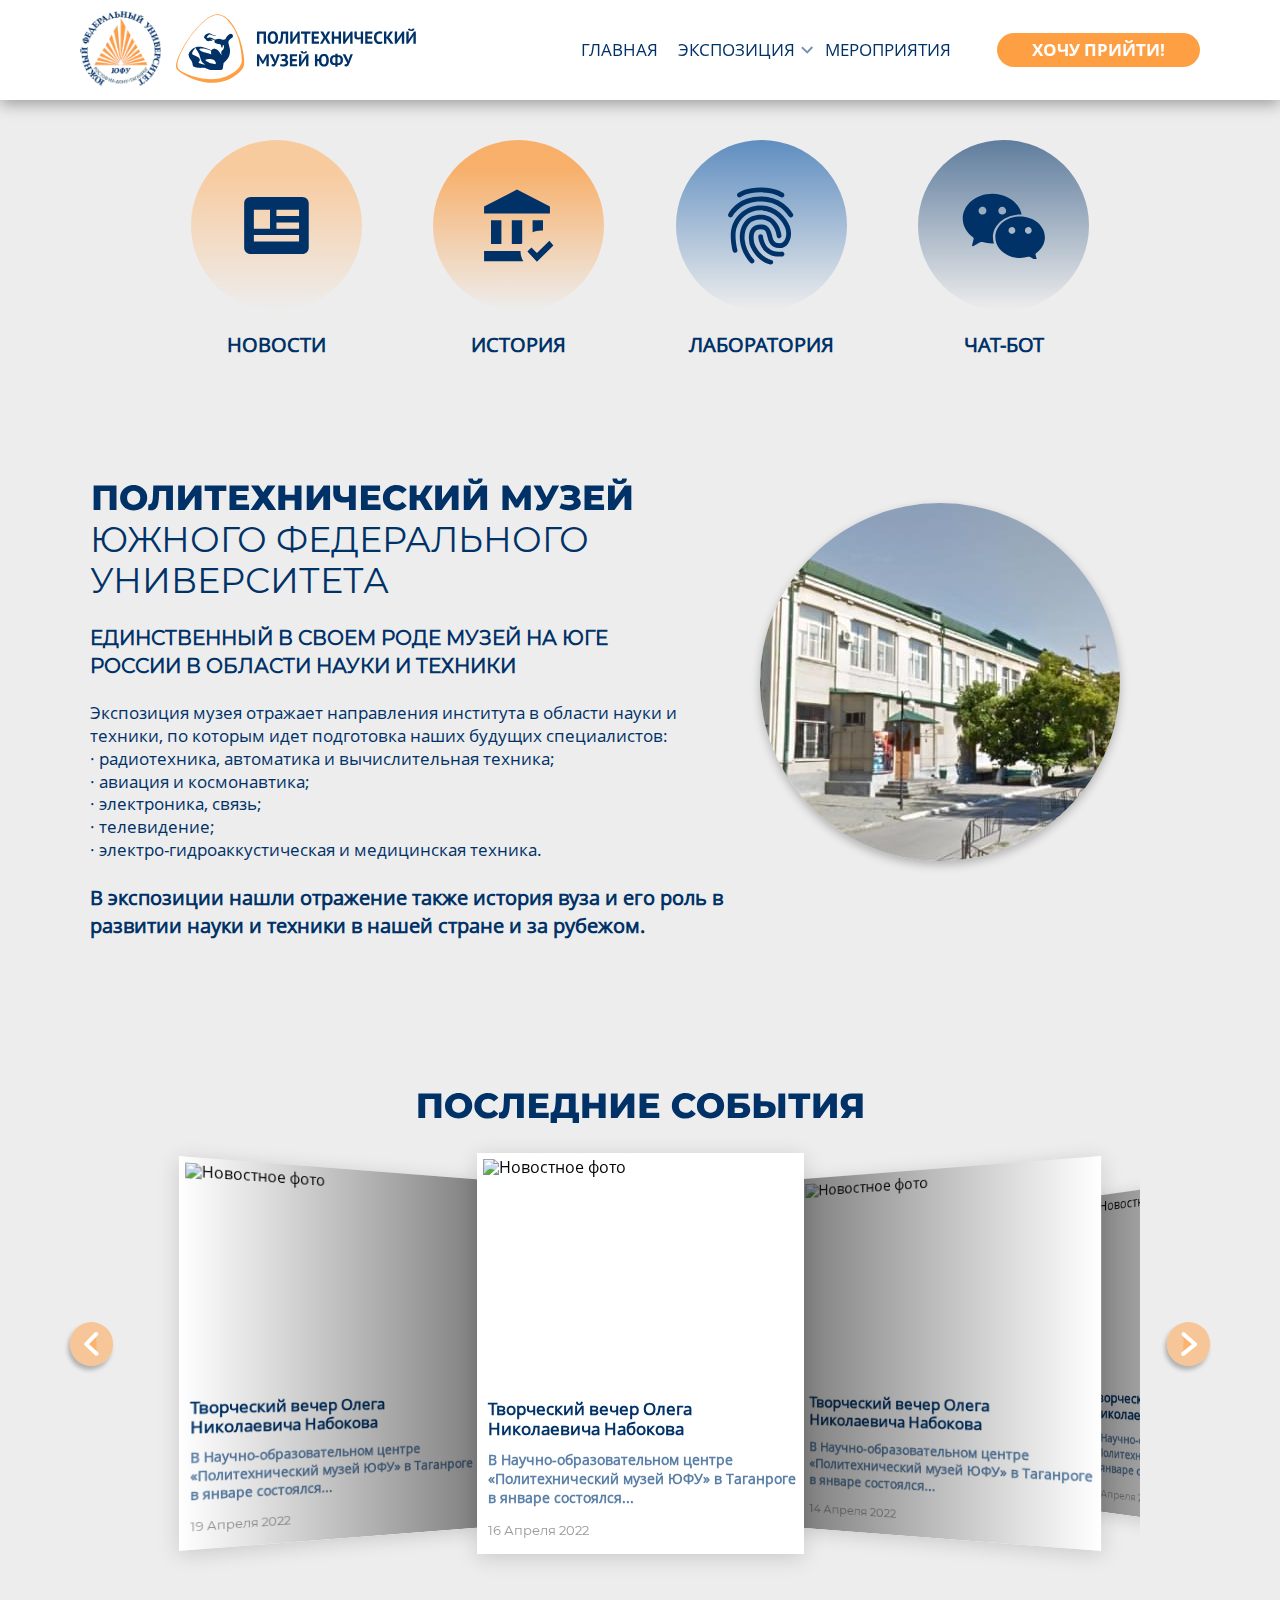
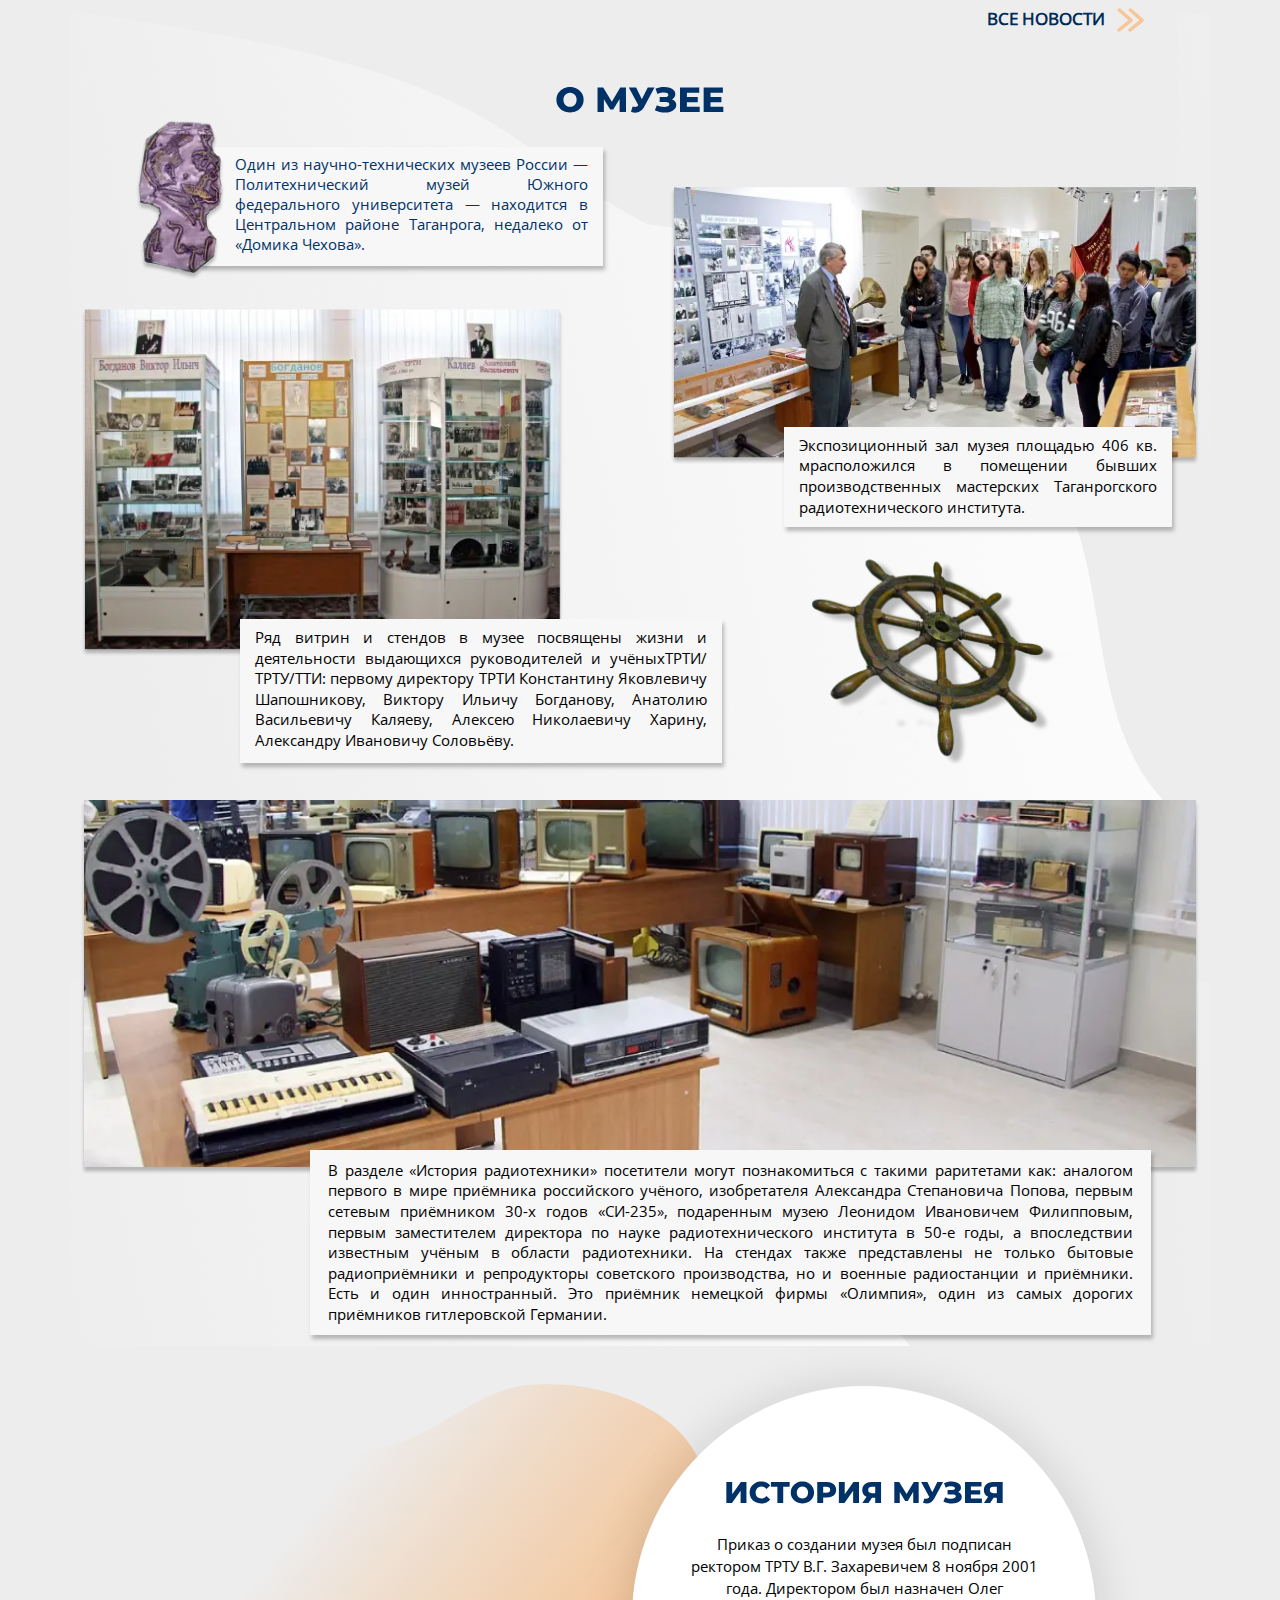
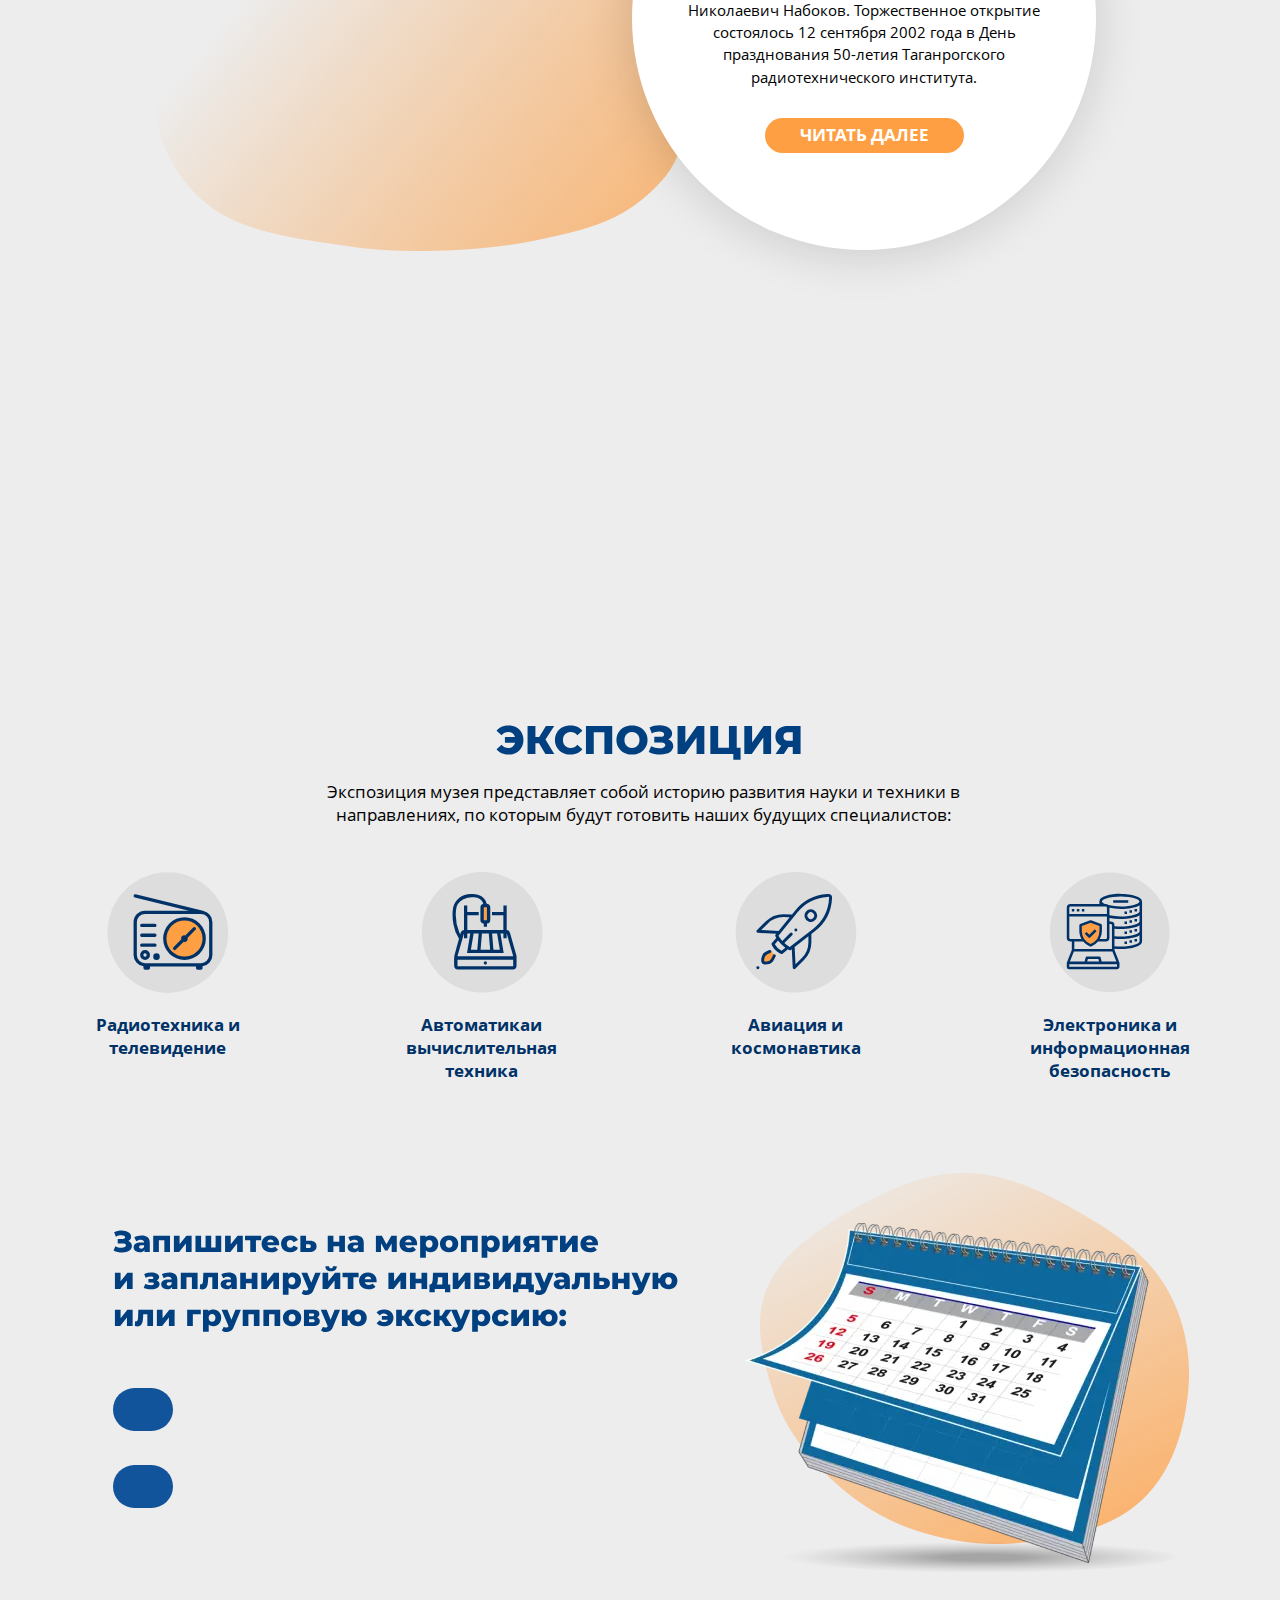
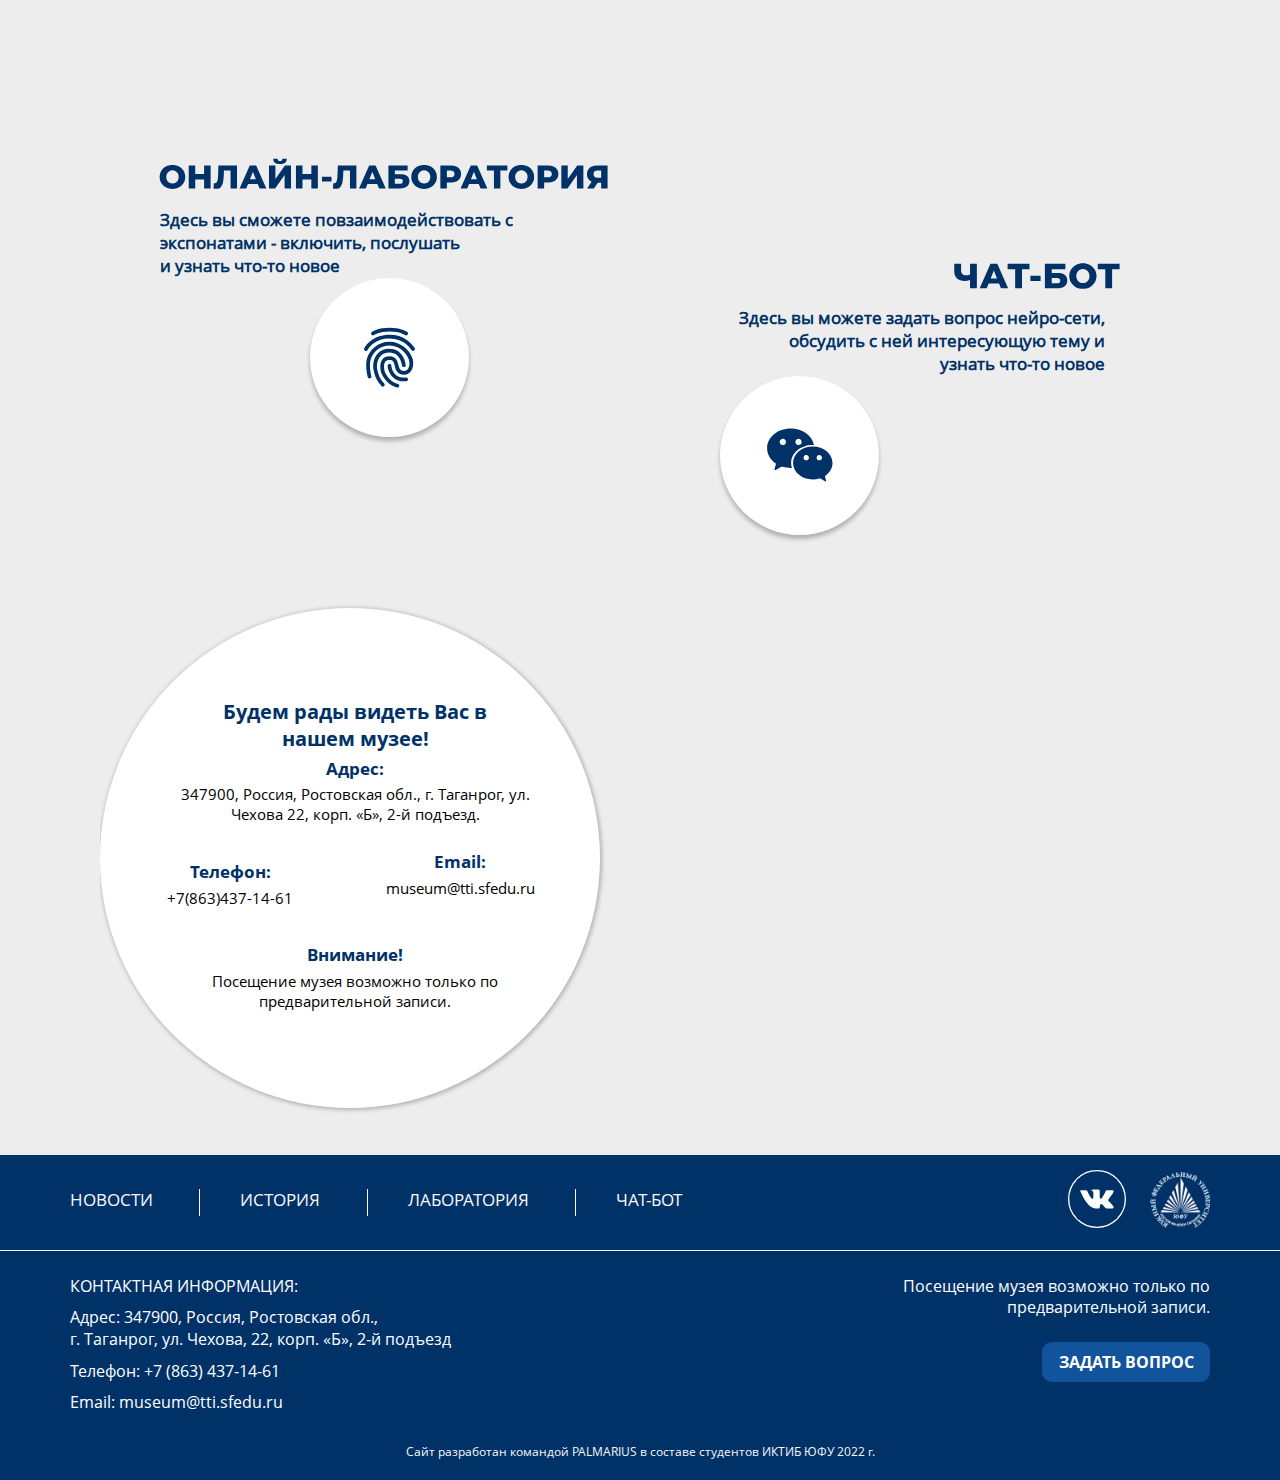
==== commit 0ad02348: "fix" ====
--- a/index.html
+++ b/index.html
@@ -6,7 +6,7 @@
         <meta http-equiv='X-UA-Compatible' content='IE=edge'>
         <meta name="viewport" content="width=device-width, initial-scale = 1.0">
         <meta name = "description" content = "Политехнический музей ИТА ЮФУ">
-        <link rel="stylesheet" href="css/style.min.css?_v=20220504232537">
+        <link rel="stylesheet" href="css/style.min.css?_v=20220508144653">
         <link rel="shortcut icon" href="img/logo_museum_history.png">
         <link rel="preload" as="font" type="font/woff2"
           href="fonts/OpenSans-Regular.woff2" crossorigin>
@@ -14,9 +14,9 @@
           href="fonts/OpenSans-Bold.woff2" crossorigin>
         <link
           rel="stylesheet"
-          href="https://unpkg.com/swiper/swiper-bundle.min.css?_v=20220504232537"
+          href="https://unpkg.com/swiper/swiper-bundle.min.css?_v=20220508144653"
         />
-        <script src="https://api-maps.yandex.ru/2.1/?a5ea9f03-c642-48d8-97b4-cdc88ff35b55&lang=ru_RU&_v=20220504232537" type="text/javascript">
+        <script src="https://api-maps.yandex.ru/2.1/?a5ea9f03-c642-48d8-97b4-cdc88ff35b55&lang=ru_RU&_v=20220508144653" type="text/javascript">
         </script>
     </head>
     <body class="page__body">
@@ -155,13 +155,13 @@
   <div class="page-main__container">
     <ul class="page-main__main-menu main-menu">
       <li class="main-menu__item">
-        <a href="#news-section" class="main-menu__link">
+        <a href="news.html" class="main-menu__link">
           <div class="main-menu__wrapper wrapper--news"></div>
           <span class="main-menu__text">НОВОСТИ</span>
         </a>
       </li>
       <li class="main-menu__item">
-        <a href="#history-museum-section" class="main-menu__link">
+        <a href="history_museum.html" class="main-menu__link">
           <div class="main-menu__wrapper wrapper--about-museum"></div>
           <span class="main-menu__text">ИСТОРИЯ</span>
         </a>
@@ -561,7 +561,7 @@
     <span class="page-footer__line"></span>
     <div class="page-footer__wrapper-contact-block">
       <p class="page-footer__title">КОНТАКТНАЯ ИНФОРМАЦИЯ:</p>
-      <p class="page-footer__address">Адрес: 347900, Россия, Ростовская обл., г. Таганрог, ул. Чехова, 22, корп. «Б», 2-й подъезд</p>
+      <p class="page-footer__address">Адрес: 347900, Россия, Ростовская обл.,<br> г. Таганрог, ул. Чехова, 22, корп. «Б», 2-й подъезд</p>
       <p class="page-footer__number">Телефон: +7 (863) 437-14-61</p>
       <p class="page-footer__email">Email: museum@tti.sfedu.ru</p>
       <p class="page-footer__visit">Посещение музея возможно только по предварительной записи.</p>
@@ -587,7 +587,7 @@
 
         </div>
     </body>
-    <script src="https://ajax.googleapis.com/ajax/libs/jquery/3.6.0/jquery.min.js?_v=20220504232537"></script>
-    <script src="https://unpkg.com/swiper/swiper-bundle.min.js?_v=20220504232537"></script>
-    <script src="js/app.min.js?_v=20220504232537"></script>
+    <script src="https://ajax.googleapis.com/ajax/libs/jquery/3.6.0/jquery.min.js?_v=20220508144653"></script>
+    <script src="https://unpkg.com/swiper/swiper-bundle.min.js?_v=20220508144653"></script>
+    <script type="module" src="js/app.js?_v=20220508144653"></script>
 </html>
--- a/css/style.min.css
+++ b/css/style.min.css
@@ -1 +1 @@
-@font-face{font-family:Montserrat-regular;font-display:swap;src:url(../fonts/Montserrat-Regular.woff2) format("woff2"),url(../fonts/Montserrat-Regular.woff) format("woff");font-weight:400;font-style:normal}@font-face{font-family:OpenSans-Bold;font-display:swap;src:url(../fonts/OpenSans-Bold.woff2) format("woff2"),url(../fonts/OpenSans-Bold.woff) format("woff");font-weight:700;font-style:normal}@font-face{font-family:OpenSans-Regular;font-display:swap;src:url(../fonts/OpenSans-Regular.woff2) format("woff2"),url(../fonts/OpenSans-Regular.woff) format("woff");font-weight:400;font-style:normal}@font-face{font-family:OpenSans-SemiBold;font-display:swap;src:url(../fonts/OpenSans-SemiBold.woff2) format("woff2"),url(../fonts/OpenSans-SemiBold.woff) format("woff");font-weight:600;font-style:normal}body,html{height:100%;line-height:1}*{margin:0;padding:0}:active,:focus,:hover{-webkit-tap-highlight-color:transparent;background-color:transparent;border:none;outline:0}*,::after,::before{-webkit-box-sizing:border-box;box-sizing:border-box}button{font-family:inherit;border:none}button:active,button:focus{outline:0}button::-moz-focus-inner{border:0}textarea{resize:none}img{max-width:100%;height:auto}ul{list-style-type:none;margin-left:0;padding-left:0}a{color:inherit;text-decoration:none}a,button{-webkit-tap-highlight-color:transparent}.visually-hidden{position:absolute;width:1px;height:1px;margin:-1px;border:0;padding:0;clip:rect(0 0 0 0);overflow:hidden}[class*=__container]{width:1120px;margin:0 auto;padding:0 10px;overflow:hidden}.page-wrapper{display:-ms-grid;display:grid;position:relative;-ms-grid-rows:1fr auto;grid-template-rows:1fr auto;min-height:100%;overflow:hidden}.page-header{width:100%;height:100px;position:fixed;-webkit-box-shadow:0 4px 15px rgba(0,0,0,.35);box-shadow:0 4px 15px rgba(0,0,0,.35);background-color:#fff;z-index:5}.page-header__container{display:-ms-grid;display:grid;-ms-grid-columns:81px 420px 1fr 1fr;grid-template-columns:81px 420px 1fr 1fr;-ms-grid-rows:100px;grid-template-rows:100px;-webkit-box-align:center;-ms-flex-align:center;align-items:center;overflow:visible}.page-header__logo-desktop-sfedu:hover{opacity:.8}.page-header__logo-desktop-sfedu:active{opacity:.6}.page-header__link-museum{margin-left:15px}.page-header__link-museum:hover{opacity:.8}.page-header__link-museum:active{opacity:.6}.page-header__header-menu{font-family:OpenSans-Regular,Arial,sans-serif;font-weight:400;font-size:17px;line-height:1.35;color:#014080;text-transform:uppercase}.page-header__sign-up{font-family:OpenSans-Bold,Arial,sans-serif;font-weight:700;font-size:17px;line-height:1.35;color:#fff;text-transform:uppercase;width:203px;height:34px;-ms-grid-column-align:end;justify-self:end;background-color:#ff9f43;border-radius:35px}.page-header__sign-up:hover{cursor:pointer;-webkit-box-shadow:1px 3px 10px 3px #a86527;box-shadow:1px 3px 10px 3px #a86527}.page-header__sign-up:active{cursor:pointer;-webkit-box-shadow:inset 1px 1px 10px 1px #a86527;box-shadow:inset 1px 1px 10px 1px #a86527}.page-header__logo-mobile-sfedu,.page-header__svg-mobile-museum{display:none}.header-menu__list-menu{display:-ms-grid;display:grid;-ms-grid-columns:(auto)[3];grid-template-columns:repeat(3,auto);-webkit-column-gap:20px;-moz-column-gap:20px;column-gap:20px}.header-menu__arrow{position:absolute;width:auto;left:105%}.header-menu__arrow:hover{cursor:pointer}.header-menu__item{font-weight:400;font-size:17px;line-height:1.35;color:#003268;position:relative}.header-menu__item:nth-child(2){margin:0 10px 0 0}.header-menu__link:active,.header-menu__link:hover{font-weight:600;font-size:17px;line-height:1.35;color:#003268}.header-menu__link:active .header-menu__arrow-svg path,.header-menu__link:hover .header-menu__arrow-svg path{stroke:#003268}.header-menu__link._active{font-weight:600;font-size:17px;line-height:1.35;color:#003268}.header-menu__link._active .header-menu__arrow-svg path{stroke:#003268}.header-menu__exposition-svg{display:none}.item--event-mobile{display:none}.list-exposition._active{font-family:OpenSans-Bold,Arial,sans-serif;font-weight:700;font-size:17px;line-height:1.35;color:#002b59;text-transform:none;max-height:500px;position:absolute;display:-ms-grid;display:grid;-ms-grid-columns:100%;grid-template-columns:100%;grid-template-rows:repeat(auto-fit,auto);left:0;top:61.5px;background-color:#fff;-webkit-box-shadow:0 4px 10px rgba(0,0,0,.25);box-shadow:0 4px 10px rgba(0,0,0,.25);overflow-y:auto;z-index:5}.list-exposition-mobile,.list-exposition-mobile._active{display:none}.list-exposition{display:none}.list-exposition__item:nth-child(1) a{padding-top:10px}.list-exposition__item:last-child a{padding-bottom:10px}.list-exposition__link{display:-ms-grid;display:grid;-ms-grid-columns:90px 1fr;grid-template-columns:90px 1fr;-webkit-column-gap:20px;-moz-column-gap:20px;column-gap:20px;-webkit-box-align:center;-ms-flex-align:center;align-items:center;width:503px;padding:10px 30px;text-align:center}.list-exposition__link:hover{background:rgba(255,159,67,.27)}.list-events-mobile{display:none}.page-wrapper{min-height:75%}.page-main{margin-top:100px;background:#ededed;position:relative}.main-menu{display:-ms-grid;display:grid;-ms-grid-columns:1fr 1fr 1fr 1fr;grid-template-columns:1fr 1fr 1fr 1fr;justify-items:center;padding:40px 100px 0 100px;-webkit-column-gap:50px;-moz-column-gap:50px;column-gap:50px}.main-menu__item{font-family:OpenSans-Regular,Arial,sans-serif;font-weight:600;font-size:20px;line-height:1.35;color:#003268;text-transform:uppercase;text-align:center}.main-menu__text{display:-ms-grid;display:grid;padding-top:20px}.main-menu__link:hover .main-menu__text{opacity:.8}.main-menu__link:active .main-menu__text{opacity:.6}.main-menu__link:hover .main-menu__wrapper{-webkit-box-shadow:0 5px 10px rgba(0,0,0,.5);box-shadow:0 5px 10px rgba(0,0,0,.5)}.main-menu__link:hover .wrapper--news{background:-webkit-gradient(linear,left top,left bottom,color-stop(45.26%,rgba(255,180,107,.6)),color-stop(241.41%,rgba(255,193,133,0)));background:-o-linear-gradient(top,rgba(255,180,107,.6) 45.26%,rgba(255,193,133,0) 241.41%);background:linear-gradient(180deg,rgba(255,180,107,.6) 45.26%,rgba(255,193,133,0) 241.41%)}.main-menu__link:hover .wrapper--about-museum{background:-webkit-gradient(linear,left top,left bottom,color-stop(32.89%,rgba(255,134,18,.6)),color-stop(210.5%,rgba(255,159,67,0)));background:-o-linear-gradient(top,rgba(255,134,18,.6) 32.89%,rgba(255,159,67,0) 210.5%);background:linear-gradient(180deg,rgba(255,134,18,.6) 32.89%,rgba(255,159,67,0) 210.5%)}.main-menu__link:hover .wrapper--chat-bot{background:-webkit-gradient(linear,left top,left bottom,from(rgba(0,50,104,.6)),color-stop(230.73%,rgba(0,50,104,0)));background:-o-linear-gradient(top,rgba(0,50,104,.6) 0,rgba(0,50,104,0) 230.73%);background:linear-gradient(180deg,rgba(0,50,104,.6) 0,rgba(0,50,104,0) 230.73%)}.main-menu__link:hover .wrapper--laba{background:-webkit-gradient(linear,left top,left bottom,from(rgba(0,78,162,.6)),color-stop(205.73%,rgba(0,78,162,0)));background:-o-linear-gradient(top,rgba(0,78,162,.6) 0,rgba(0,78,162,0) 205.73%);background:linear-gradient(180deg,rgba(0,78,162,.6) 0,rgba(0,78,162,0) 205.73%)}.main-menu__link:active .main-menu__wrapper{-webkit-box-shadow:inset 0 5px 10px rgba(0,0,0,.5);box-shadow:inset 0 5px 10px rgba(0,0,0,.5)}.main-menu__wrapper{position:relative;display:-ms-grid;display:grid;-webkit-box-align:center;-ms-flex-align:center;align-items:center;-webkit-box-pack:center;-ms-flex-pack:center;justify-content:center;width:171px;height:171px;border-radius:50%}.wrapper--news{background:-webkit-gradient(linear,left top,left bottom,color-stop(18.75%,rgba(255,180,107,.6)),to(rgba(255,193,133,0)));background:-o-linear-gradient(top,rgba(255,180,107,.6) 18.75%,rgba(255,193,133,0) 100%);background:linear-gradient(180deg,rgba(255,180,107,.6) 18.75%,rgba(255,193,133,0) 100%)}.wrapper--news::after{content:"";width:65px;height:57px;background-image:url(../img/icon_news.svg)}.wrapper--about-museum{background:-webkit-gradient(linear,left top,left bottom,color-stop(15.62%,rgba(255,134,18,.6)),to(rgba(255,159,67,0)));background:-o-linear-gradient(top,rgba(255,134,18,.6) 15.62%,rgba(255,159,67,0) 100%);background:linear-gradient(180deg,rgba(255,134,18,.6) 15.62%,rgba(255,159,67,0) 100%)}.wrapper--about-museum::after{content:"";width:70px;height:73px;background-image:url(../img/icon_about_museum.svg)}.wrapper--laba{background:-webkit-gradient(linear,left top,left bottom,from(rgba(0,78,162,.6)),to(rgba(0,78,162,0)));background:-o-linear-gradient(top,rgba(0,78,162,.6) 0,rgba(0,78,162,0) 100%);background:linear-gradient(180deg,rgba(0,78,162,.6) 0,rgba(0,78,162,0) 100%)}.wrapper--laba::after{content:"";width:66px;height:78px;background-image:url(../img/icon_laba.svg)}.wrapper--chat-bot{background:-webkit-gradient(linear,left top,left bottom,from(rgba(0,50,104,.6)),to(rgba(0,50,104,0)));background:-o-linear-gradient(top,rgba(0,50,104,.6) 0,rgba(0,50,104,0) 100%);background:linear-gradient(180deg,rgba(0,50,104,.6) 0,rgba(0,50,104,0) 100%)}.wrapper--chat-bot::after{content:"";width:83px;height:66px;background-image:url(../img/icon_chat_bot.svg)}.about-museum{font-family:Montserrat-regular,Arial,sans-serif}.about-museum__container{margin-top:80px;padding:40px 90px 70px 20px;height:580px;background:url(../img/background_1.png) 0 0 no-repeat;display:-ms-grid;display:grid;grid-template-areas:"t p" "f p" "fi p" "t2 t2"}.about-museum__bold-text-desktop{padding-left:3px}.about-museum__bold-text-mobile{display:none}.about-museum__title{-ms-grid-row:1;-ms-grid-column:1;font-weight:500;font-size:35px;line-height:1.17;color:#003268;grid-area:t}.filling-museum__container>.about-museum__title{-ms-grid-row:1;-ms-grid-column:1;-ms-grid-column-span:2}.text-block>.about-museum__title{-ms-grid-row:1;-ms-grid-column:1;-ms-grid-column-span:3}.about-museum__bold-text{font-weight:800;font-size:35px;line-height:1.17;color:#003268;text-transform:uppercase}.about-museum__feature{-ms-grid-row:2;-ms-grid-column:1;font-weight:600;font-size:20px;line-height:1.4;color:#003268;grid-area:f}.about-museum__filling{-ms-grid-row:3;-ms-grid-column:1;font-family:OpenSans-Regular,Arial,sans-serif;font-weight:400;font-size:17px;line-height:1.35;color:#003268;grid-area:fi}.about-museum__text{-ms-grid-row:4;-ms-grid-column:1;-ms-grid-column-span:2;font-family:OpenSans-Regular,Arial,sans-serif;font-weight:600;font-size:20px;line-height:1.4;color:#003268;grid-area:t2}.about-museum__photo{-ms-grid-row:1;-ms-grid-row-span:3;-ms-grid-column:2;margin-left:60px;margin-top:25px;grid-area:p;height:358px;width:360px;background:url(../img/museum_first_block.jpg) 0 0 no-repeat;border-radius:50%;-webkit-box-shadow:0 4px 10px rgba(0,0,0,.25);box-shadow:0 4px 10px rgba(0,0,0,.25)}.news__main-wrapper{width:1120px;margin:0 auto;position:relative}.news__container{width:1000px;margin-top:40px;padding-top:35px;height:550px;background:url(../img/bg_slider_desktop.png) -90px 0 no-repeat}.news__title{display:-ms-grid;display:grid;-webkit-box-pack:center;-ms-flex-pack:center;justify-content:center;padding-bottom:30px}.news__title-mobile{display:none}.news__all-news{display:-ms-grid;display:grid;-webkit-box-pack:end;-ms-flex-pack:end;justify-content:end}.news__all-news-link{font-weight:600;font-size:17px;line-height:1.35;color:#002b59;font-family:OpenSans-Regular,Arial,sans-serif;text-transform:uppercase;text-align:end;margin-right:95px;position:relative}.news__all-news-link::after{content:"";position:absolute;top:0;right:-40px;width:28px;height:25px;background:url(../img/all_news_arrow.svg) 0 0 no-repeat}.news__all-news-link:hover{cursor:pointer;opacity:.7}.swiper-button-next::after,.swiper-button-prev::after{content:""!important;position:absolute!important;top:center;left:center;width:18px;height:27px}.swiper-button-prev::after{background:url(../img/slider_prev_arrow.svg) center no-repeat}.swiper-button-next::after{background:url(../img/slider_next_arrow.svg) center no-repeat}.swiper-button-next,.swiper-button-prev{position:relative;width:43px!important;border-radius:48px;-webkit-tap-highlight-color:transparent;z-index:1!important;background:rgba(255,159,67,.5);-webkit-box-shadow:-2px 4px 4px rgba(0,0,0,.25);box-shadow:-2px 4px 4px rgba(0,0,0,.25)}.swiper-button-next:hover,.swiper-button-prev:hover{background-color:rgba(255,159,67,.8)}.swiper-button-next:active,.swiper-button-prev:active{-webkit-box-shadow:inset -2px 4px 4px rgba(0,0,0,.25);box-shadow:inset -2px 4px 4px rgba(0,0,0,.25)}.swiper-button-next:active,.swiper-button-next:focus,.swiper-button-prev:active,.swiper-button-prev:focus{border:none;outline:0}.swiper-button-prev{left:-10px!important}.swiper-button-next{right:-10px!important}.news-list .swiper-slide{font-family:OpenSans-Regular,Arial,sans-serif;background-color:#fff;padding:6px;-webkit-box-shadow:0 4px 20px rgba(0,0,0,.15);box-shadow:0 4px 20px rgba(0,0,0,.15)}.news-list .swiper-slide img{display:block;width:100%;height:100%;-o-object-fit:cover;object-fit:cover}.news-list__article{display:-ms-grid;display:grid}.news-list__about-news,.news-list__article-title,.news-list__data{padding-left:5px}.news-list__article-title{margin-top:10px;font-weight:700;font-size:17px;line-height:1.2;color:#003268;padding-bottom:10px}.news-list__about-news{font-weight:600;font-size:14px;line-height:1.36;color:#5a7fa7;padding-bottom:15px}.news__link:hover .news-list__about-news{color:#003268}.news-list__data{font-family:Montserrat-regular,Arial,sans-serif;font-weight:500;font-size:13px;line-height:1.23;color:#979797;padding-bottom:10px}.swiper{overflow:visible!important}.filling-museum__container{background:url(../img/bg_filling_museum.png);padding-top:75px;margin-top:-20px;display:-ms-grid;display:grid;grid-template-areas:"t t" "i1 i2" "i3 i4" "i5 i5";z-index:-2}.filling-museum__item{position:relative;z-index:0}.filling-museum__title{-ms-grid-row:1;-ms-grid-column:1;text-align:center;grid-area:t}.filling-museum__container>.filling-museum__title{-ms-grid-row:1;-ms-grid-column:1;-ms-grid-column-span:2}.text-block>.filling-museum__title{-ms-grid-row:1;-ms-grid-column:1;-ms-grid-column-span:3}.filling-museum__item-1{-ms-grid-row:2;-ms-grid-column:1;grid-area:i1;margin-left:50px}.filling-museum__item-text{font-family:OpenSans-Regular,Arial,sans-serif;font-weight:400;font-size:15px;line-height:1.33;color:#003268;text-align:justify;background-color:#f7f7f7;-webkit-box-shadow:2px 4px 4px rgba(0,0,0,.25);box-shadow:2px 4px 4px rgba(0,0,0,.25);padding:8px 15px;position:absolute;top:0;left:0}.filling-museum__text-1{width:403px;height:119px;padding-left:35px;top:30px;left:70px;z-index:-1}.filling-museum__item-2{-ms-grid-row:2;-ms-grid-column:2;margin-top:70px;grid-area:i2;-ms-grid-column-align:end;justify-self:end}.filling-museum__text-2{font-weight:400;font-size:15px;line-height:1.37;color:#000;width:388px;height:100px;top:240px;left:115px}.filling-museum__item-3{-ms-grid-row:3;-ms-grid-column:1;grid-area:i3;margin-top:-160px}.filling-museum__text-3{font-weight:400;font-size:15px;line-height:1.37;color:#000;width:482px;height:144px;top:310px;left:160px}.filling-museum__item-4{-ms-grid-row:3;-ms-grid-column:2;grid-area:i4}.filling-museum__photo-4{margin-top:50px;margin-left:160px}.filling-museum__item-5{-ms-grid-row:4;-ms-grid-column:1;-ms-grid-column-span:2;grid-area:i5;padding-bottom:168px}.filling-museum__text-4{font-weight:400;font-size:15px;line-height:1.37;color:#000;width:841px;height:185px;padding:10px 18px;top:350px;left:230px}.history-museum__container{width:970px;height:584px;margin:20px auto;position:relative;background:url(../img/bg_history_desktop.png) 0 center no-repeat;display:-ms-grid;display:grid;-webkit-box-pack:center;-ms-flex-pack:center;justify-content:center;-webkit-box-align:center;-ms-flex-align:center;align-items:center;-ms-grid-columns:1fr 2fr;grid-template-columns:1fr 2fr;overflow:visible;padding-left:130px;margin-top:-20px}.history-museum__logo{display:block;width:347px;height:434px;background:url(../img/history_logo_desktop.svg) -80px -30px no-repeat}.history-museum__logo-mobile{display:none}.history-museum__article{text-align:center;background-color:#fff;width:464px;height:464px;border-radius:50%;padding:95px 50px;-webkit-box-shadow:0 4px 50px rgba(0,0,0,.15);box-shadow:0 4px 50px rgba(0,0,0,.15)}.history-museum__title{text-align:center}.history-museum__title-svg-desktop{margin-bottom:25px}.history-museum__title-svg-mobile{display:none}.history-museum__text{font-family:OpenSans-Regular,Arial,sans-serif;font-weight:400;font-size:15px;line-height:1.47;color:#000;padding-bottom:30px}.history-museum__more-btn{font-family:OpenSans-Bold,Arial,sans-serif;font-weight:700;font-size:17px;line-height:1.35;color:#fff;text-transform:uppercase;background-color:#ff9f43;border-radius:22px;padding:6px 35px}.history-museum__more-btn:hover{cursor:pointer;-webkit-box-shadow:1px 3px 10px 3px #a86527;box-shadow:1px 3px 10px 3px #a86527}.history-museum__more-btn:active{cursor:pointer;-webkit-box-shadow:inset 1px 1px 10px 1px #a86527;box-shadow:inset 1px 1px 10px 1px #a86527}.exposition-main{margin-bottom:40px}.exposition-main__container{background:url(../img/bg_exposition.png) 60px 10px no-repeat;display:-ms-grid;display:grid}.exposition-main__photo{width:620px;height:335px;background:url(../img/exposition_plan.png) -5px -150px no-repeat;margin:60px auto 0 auto}.exposition-main__title{-ms-grid-column-align:center;justify-self:center;padding-bottom:15px;margin-left:-85px}.exposition-main__title-svg-mobile{display:none}.exposition-main__text{font-family:OpenSans-Regular,Arial,sans-serif;font-weight:400;font-size:17px;line-height:1.35;color:#000;text-align:center;width:700px;padding:2px 10px;-ms-grid-column-align:center;justify-self:center;padding-bottom:45px;margin-left:-95px}.exposition-list-main-page{display:-ms-grid;display:grid;grid-auto-flow:row;-webkit-column-gap:34px;-moz-column-gap:34px;column-gap:34px;justify-items:stretch;-ms-grid-columns:(1fr)[4];grid-template-columns:repeat(4,1fr)}.exposition-list-main-page__item{width:280px;display:-ms-grid;display:grid}.exposition-list-main-page__svg{width:136px;height:136px;padding-bottom:15px}.exposition-list-main-page__link{width:175px;font-family:OpenSans-Bold,Arial,sans-serif;font-weight:700;font-size:17px;line-height:1.35;color:#003268;text-align:center}.exposition-list-main-page__link:hover p{text-decoration:underline}.events{margin-top:90px}.events__container{padding-top:50px;height:400px;display:-ms-grid;display:grid;-ms-grid-columns:50% 50%;grid-template-columns:50% 50%;grid-row:33.33% 33.33% 33.33%;background:url(../img/event_background.png) 690px 0 no-repeat;justify-items:center}.events__content{padding-left:80px;-ms-grid-column:1;grid-column:1;-ms-grid-row:1;-ms-grid-row-span:2;grid-row:1/3;display:-ms-grid;display:grid;-ms-grid-rows:50% 22% 20%;grid-template-rows:50% 22% 20%}.events__link-calendar a,.events__link-registration a{font-weight:600;font-size:17px;line-height:1.35;color:#fff;font-family:OpenSans-Regular,Arial,sans-serif;background-color:#11549c;border-radius:50px;padding:10px 30px}.events__link-calendar a:hover,.events__link-registration a:hover{-webkit-box-shadow:1px 1px 5px 1px #000;box-shadow:1px 1px 5px 1px #000}.events__link-calendar a:active,.events__link-registration a:active{-webkit-box-shadow:inset 1px 1px 5px 1px #000;box-shadow:inset 1px 1px 5px 1px #000}.events__image{margin-left:80px}.events__image--mobile{display:none}.events__title--mobile{display:none}.advanced-features__container{height:580px;display:-ms-grid;display:grid;background:url(../img/background_chat_bot_laba.png) 0 0 no-repeat;background-size:cover;-ms-grid-columns:1fr 1fr;grid-template-columns:1fr 1fr}.advanced-features__laba{width:550px;padding:0 65px;position:relative}.advanced-features__laba-svg-desktop{margin-top:185px;padding-bottom:2px;margin-bottom:15px}.advanced-features__laba-svg-mobile{display:none}.advanced-features__icon{position:absolute;width:159px;height:159px;background-color:#fff;background-position:center center;background-repeat:no-repeat;-webkit-box-shadow:0 4px 4px rgba(0,0,0,.25);box-shadow:0 4px 4px rgba(0,0,0,.25);border-radius:50%}.advanced-features__laba-icon{background-image:url(../img/icon_laba_main.svg);top:305px;left:230px}.advanced-features__laba-icon:hover{background-color:#ededed}.advanced-features__laba-icon:active{-webkit-box-shadow:inset 0 4px 4px rgba(0,0,0,.25);box-shadow:inset 0 4px 4px rgba(0,0,0,.25)}.advanced-features__laba-text{font-family:OpenSans-Regular,Arial,sans-serif;font-weight:600;font-size:17px;line-height:1.35;color:#003268;padding-left:15px}.advanced-features__chat-bot{position:relative;text-align:end;padding:0 80px;padding-top:290px}.advanced-features__chat-bot-icon{padding-bottom:2px;margin-bottom:15px;background-image:url(../img/icon_chat_bot_main.svg)}.advanced-features__chat-bot-icon:hover{background-color:#ededed}.advanced-features__chat-bot-icon:active{-webkit-box-shadow:inset 0 4px 4px rgba(0,0,0,.25);box-shadow:inset 0 4px 4px rgba(0,0,0,.25)}.advanced-features__chat-bot-svg-mobile{display:none}.advanced-features__chat-bot-text{width:370px;text-align:normal;font-family:OpenSans-Regular,Arial,sans-serif;font-weight:600;font-size:17px;line-height:1.35;color:#003268;margin-left:15px;margin-top:15px}.advanced-features__svg-chat-bot-desktop{position:absolute;top:390px;left:80px}.museum-contacts{position:relative;height:620px;width:100vw;margin-bottom:-18px;padding-left:40px}.museum-contacts__map{position:absolute;height:620px;width:100vw;z-index:0;top:18px;left:0}.museum-contacts__container{position:relative;width:1120px;height:620px}.text-block{font-family:OpenSans-Regular,Arial,sans-serif;font-weight:400;font-size:15px;line-height:1.33;color:#000;text-align:center;position:absolute;background-color:#fff;width:500px;height:500px;top:55px;left:0;display:-ms-grid;display:grid;justify-items:center;-ms-grid-columns:(minmax(60px,300px))[3];grid-template-columns:repeat(3,minmax(60px,300px));padding:90px 20px 90px 30px;grid-template-areas:"t t t" "a a a" "n e e" "alert alert alert";border-radius:50%;z-index:2;-webkit-box-shadow:1px 1px 4px 1px rgba(0,0,0,.25);box-shadow:1px 1px 4px 1px rgba(0,0,0,.25)}.text-block__title{-ms-grid-row:1;-ms-grid-column:1;width:300px;grid-area:t;font-family:OpenSans-Bold,Arial,sans-serif;font-weight:700;font-size:20px;line-height:1.35;color:#003268}.filling-museum__container>.text-block__title{-ms-grid-row:1;-ms-grid-column:1;-ms-grid-column-span:2}.text-block>.text-block__title{-ms-grid-row:1;-ms-grid-column:1;-ms-grid-column-span:3}.text-block__address{-ms-grid-row:2;-ms-grid-column:1;-ms-grid-column-span:3;width:350px;grid-area:a;margin-bottom:20px}.text-block__bold-text{display:block;font-family:OpenSans-Bold,Arial,sans-serif;font-weight:700;font-size:17px;line-height:1.35;color:#003268;margin-bottom:5px}.text-block__alert{-ms-grid-row:4;-ms-grid-column:1;-ms-grid-column-span:3;width:400px;grid-area:alert;padding-left:0;padding-top:30px}.text-block__email{-ms-grid-row:3;-ms-grid-column:2;-ms-grid-column-span:2;grid-area:e;padding-left:60px}.text-block__number{-ms-grid-row:3;-ms-grid-column:1;width:200px;padding-top:10px;padding-left:10px;grid-area:n;padding-left:50px}.page-footer{width:100%;height:325px;background-color:#003268;position:relative}.page-footer__container{display:-ms-grid;display:grid;padding:15px 0;-ms-grid-columns:100%;grid-template-columns:100%;color:#fff}.page-footer__wrapper-menu-block{display:-ms-grid;display:grid;-ms-grid-columns:60% 40%;grid-template-columns:60% 40%;margin-bottom:45px}.page-footer__wrapper-icons{-ms-flex-item-align:center;-ms-grid-row-align:center;align-self:center;-ms-grid-column-align:end;justify-self:end}.page-footer__vk-icon{margin-right:20px}.page-footer__sfedu-icon:hover,.page-footer__vk-icon:hover{opacity:.8;cursor:pointer}.page-footer__sfedu-icon:active,.page-footer__vk-icon:active{opacity:.6}.page-footer__line{position:absolute;top:95px;left:0;height:1px;width:100%;background-color:#f7f7f7}.page-footer__wrapper-contact-block{display:-ms-grid;display:grid;font-family:OpenSans-Regular,Arial,sans-serif;line-height:1.35;font-size:16px;-ms-grid-columns:50% 50%;grid-template-columns:50% 50%}.page-footer__address,.page-footer__email,.page-footer__number,.page-footer__title{margin-bottom:10px}.page-footer__address{width:430px}.page-footer__visit{width:400px;-ms-grid-column:2;grid-column:2;-ms-grid-row:1;-ms-grid-row-span:3;grid-row:1/4;-ms-grid-column-align:end;justify-self:end;text-align:right;font-size:16px;line-height:1.35}.page-footer__copyright{font-family:OpenSans-Regular,Arial,sans-serif;font-weight:400;font-size:12px;line-height:1.33;color:#f7f7f7;-ms-grid-column-align:center;justify-self:center;margin-top:20px;-ms-grid-column:1;-ms-grid-column-span:2;grid-column:1/3}.page-footer__wrapper-icons--mobile{display:none}.btn-form{width:168px;height:40px;background-color:#11549c;font-family:OpenSans-Bold,Arial,sans-serif;font-weight:600;font-size:16px;line-height:1.33;color:#fff;border-radius:10px;-ms-grid-column-align:end;justify-self:end;margin-top:-50px}.btn-form:hover{background-color:#3e3da5;-webkit-box-shadow:0 4px 4px #094280,0 4px 4px rgba(0,0,0,.25);box-shadow:0 4px 4px #094280,0 4px 4px rgba(0,0,0,.25);cursor:pointer}.btn-form:active{-webkit-box-shadow:inset 0 4px 4px #094280,0 4px 4px rgba(0,0,0,.25);box-shadow:inset 0 4px 4px #094280,0 4px 4px rgba(0,0,0,.25)}.footer-menu{font-family:OpenSans-Regular,Arial,sans-serif;font-weight:400;font-size:17px;line-height:1.35;color:#f7f7f7;text-transform:uppercase;width:auto;display:-ms-grid;display:grid;grid-auto-flow:column;grid-template-columns:repeat(auto-fill,auto);-ms-grid-row-align:center;align-self:center;-webkit-column-gap:15px;-moz-column-gap:15px;column-gap:15px}.footer-menu__item:not(:last-child){position:relative}.footer-menu__item:not(:last-child)::after{content:"";position:absolute;top:0;right:25px;width:1px;height:27px;background-color:#f7f7f7}.footer-menu__link:hover{opacity:.8;cursor:pointer}.footer-menu__link:active{opacity:.6}.museum-contacts-mobile-form{display:none}.museum-contacts-form{padding:70px 50px;text-align:center;position:relative;display:-ms-grid;display:grid;-ms-grid-columns:50% 50%;grid-template-columns:50% 50%}.museum-contacts-form__title{text-align:center;font-family:OpenSans-Bold,Arial,sans-serif;font-weight:700;font-size:19px;line-height:1.33;color:#003268}.museum-contacts-form__text{font-family:OpenSans-Regular,Arial,sans-serif;font-weight:400;font-size:15px;line-height:1.35;color:#000}.museum-contacts-form__submit-block,.museum-contacts-form__text,.museum-contacts-form__title,.museum-contacts-form__user-email-block,.museum-contacts-form__user-name-block,.museum-contacts-form__user-question-block{margin-bottom:25px}.museum-contacts-form__user-email,.museum-contacts-form__user-name,.museum-contacts-form__user-question{font-family:OpenSans-Regular,Arial,sans-serif;font-weight:400;font-size:17px;line-height:1.35;color:#828282;padding:10px 10px;width:450px;background-color:#ebebeb;border:1px solid #d5d5d5;outline-offset:0;outline:0}.museum-contacts-form__user-email:active,.museum-contacts-form__user-email:focus,.museum-contacts-form__user-email:hover,.museum-contacts-form__user-name:active,.museum-contacts-form__user-name:focus,.museum-contacts-form__user-name:hover,.museum-contacts-form__user-question:active,.museum-contacts-form__user-question:focus,.museum-contacts-form__user-question:hover{background-color:#ebebeb;border-bottom:1px solid #000;border-top:1px solid #000;border-left:1px solid #000;border-right:1px solid #000}.museum-contacts-form__user-email:focus,.museum-contacts-form__user-name:focus,.museum-contacts-form__user-question:focus{color:#000;background-color:#fff}.museum-contacts-form__question-form{background-color:#fff;border:1px dotted #000;padding:40px 40px 10px 40px}.museum-contacts-form__user-name{height:45px}.museum-contacts-form__user-email{height:45px}.museum-contacts-form__user-email.error,.museum-contacts-form__user-name.error{-webkit-box-shadow:0 0 15px red;box-shadow:0 0 15px red}.museum-contacts-form__user-question{height:150px}.museum-contacts-form__submit-block{margin-bottom:30px}.museum-contacts-form__submit{width:203px;height:45px;top:0;left:0;position:relative}.museum-contacts-form__rules{font-family:OpenSans-Regular,Arial,sans-serif;font-style:italic;font-weight:400;font-size:13px;line-height:1.35;color:#828282}.museum-contacts-form__wrapper-img{padding-top:20px;width:400px}.museum-contacts-form__text{padding:20px 0 0 0}.museum-contacts-form__wrapper-form{display:-ms-grid;display:grid;justify-items:center}:focus::-webkit-input-placeholder{color:transparent}:focus::-moz-placeholder{color:transparent}:focus:-moz-placeholder{color:transparent}:focus:-ms-input-placeholder{color:transparent}.btn-form-1{width:243px;height:45px;background-color:#2ecc71;font-family:OpenSans-Bold,Arial,sans-serif;font-weight:700;font-size:17px;line-height:1.33;color:#fff;-webkit-box-shadow:0 4px 4px #289735,0 4px 4px rgba(0,0,0,.25);box-shadow:0 4px 4px #289735,0 4px 4px rgba(0,0,0,.25);border-radius:4px}.btn-form-1:hover{background-color:#289735;cursor:pointer}.btn-form-1:active{-webkit-box-shadow:inset 0 4px 4px rgba(0,0,0,.25);box-shadow:inset 0 4px 4px rgba(0,0,0,.25)}.news-solo{background-color:#fff;margin-bottom:40px}.news__block-title{padding:50px 0 20px 0}.news__title--mobile{display:none}.list-news{display:-ms-grid;display:grid;-webkit-box-pack:center;-ms-flex-pack:center;justify-content:center}.list-news__item{width:1030px;padding:25px 0 25px 0;display:-ms-grid;display:grid;-ms-grid-columns:250px 780px;grid-template-columns:250px 780px;-ms-grid-rows:80px 60px 20px;grid-template-rows:80px 60px 20px;-webkit-column-gap:40px;-moz-column-gap:40px;column-gap:40px;border-bottom:2px solid #c7c7c7}.list-news__item:first-child{border-top:2px solid #c7c7c7;-ms-grid-row:1;-ms-grid-row-span:2;grid-row:1/3}.list-news__item:last-child{margin-bottom:0}.list-news__item-title{font-weight:900;font-size:24px;line-height:1.35;color:#003268;font-family:OpenSans-Bold,Arial,sans-serif}.list-news__item-title:hover a{opacity:.8}.list-news__item-title:active a{opacity:.5}.list-news__text{-ms-grid-column:2;grid-column:2;font-weight:600;font-size:15px;line-height:1.35;color:#000;font-family:OpenSans-Regular,Arial,sans-serif}.list-news__data{-ms-grid-column:2;grid-column:2;font-weight:400;font-size:13px;line-height:1.35;color:#979797;font-family:OpenSans-Regular,Arial,sans-serif}.news-article{background-color:#fff;display:-ms-grid;display:grid;-webkit-box-pack:center;-ms-flex-pack:center;justify-content:center;margin-bottom:40px}.news-article__wrapper{display:-ms-grid;display:grid;width:1020px;padding:30px 0 50px}.news-article__title{font-weight:800;font-size:35px;line-height:1.35;color:#003268;font-family:OpenSans-Bold,Arial,sans-serif;margin-bottom:20px}.news-article__date{font-weight:600;font-size:20px;line-height:1.35;color:#777;font-family:OpenSans-Regular,Arial,sans-serif;margin-bottom:20px}.news-article__photo{display:block;margin:0 auto 50px}.news-article__text{text-indent:20px;text-align:justify;font-weight:400;font-size:17px;line-height:1.35;color:#000;font-family:OpenSans-Regular,Arial,sans-serif;margin-bottom:50px}.news-article__link-back{font-weight:700;font-size:17px;line-height:1.35;color:#fff;font-family:OpenSans-Regular,Arial,sans-serif;background-color:#878b8e;border-radius:10px;padding:7px 23px;-ms-grid-column-align:end;justify-self:end;margin-right:10px}.news-article__link-back:hover{opacity:.8}.news-article__link-back:active{opacity:.6}.main-events{display:-ms-grid;display:grid;justify-items:center;background-color:#fff;margin-bottom:50px;padding-bottom:0}.main-events__main-title{padding-top:50px;padding-bottom:50px}.main-events__title-desktop{display:block}.main-events__title-mobile{display:none}.list-events{width:840px;display:-ms-grid;display:grid;-ms-grid-columns:390px 390px;grid-template-columns:390px 390px;-webkit-column-gap:60px;-moz-column-gap:60px;column-gap:60px;row-gap:50px;margin-bottom:20px}.list-events__item{display:-ms-grid;display:grid;padding:25px;border:solid 3px #c7c7c7;border-radius:20px;-webkit-box-shadow:0 5px 20px rgba(0,0,0,.1);box-shadow:0 5px 20px rgba(0,0,0,.1)}.list-events__date{background-color:#ffa943;font-weight:800;font-size:25px;line-height:1.35;color:#003268;font-family:OpenSans-Bold,Arial,sans-serif;text-align:center;padding:7px 0 7px 0;margin-bottom:15px}.list-events__photo{margin-bottom:20px}.list-events__title{font-weight:800;font-size:24px;line-height:1.35;color:#003268;font-family:OpenSans-Bold,Arial,sans-serif;text-align:center;margin-bottom:50px}.list-events__title:hover{opacity:.8}.list-events__title:active{opacity:.6}.list-events__link{font-weight:600;font-size:16px;line-height:1.35;color:#979797;font-family:OpenSans-Regular,Arial,sans-serif;-ms-grid-column-align:end;justify-self:end;padding-right:28px;position:relative}.list-events__link::after{content:"";position:absolute;top:5px;right:10px;width:8px;height:11px;background:url(../img/main_events_arrow.svg) 0 no-repeat}.list-events__link:hover{opacity:.8}.list-events__link:active{opacity:.6}.main-events-article{padding:50px;background-color:#fff;margin-bottom:50px}.article-event{display:-ms-grid;display:grid;-ms-grid-columns:40% 60%;grid-template-columns:40% 60%}.article-event__title{display:block;font-weight:800;font-size:32px;line-height:1.35;color:#003268;font-family:OpenSans-Bold,Arial,sans-serif;margin-bottom:50px;-ms-grid-column:1;-ms-grid-column-span:2;grid-column:1/3}.article-event__info{font-weight:800;font-size:32px;line-height:1.35;color:#003268;font-family:OpenSans-Bold,Arial,sans-serif}.article-event__date{position:relative;padding-left:47px;margin-bottom:10px}.article-event__date::before{content:"";position:absolute;top:6px;left:0;width:32px;height:32px;background:url(../img/events_article_icon_date.svg) 0 no-repeat}.article-event__time{position:relative;padding-left:45px;margin-bottom:40px}.article-event__time::before{content:"";position:absolute;top:8px;left:0;width:28px;height:28px;background:url(../img/events_article_icon_time.svg) 0 no-repeat}.article-event__btn-join{font-family:OpenSans-Bold,Arial,sans-serif;font-weight:700;font-size:17px;line-height:1.35;color:#fff;text-transform:uppercase;width:203px;height:34px;-ms-grid-column-align:end;justify-self:end;background-color:#ff9f43;border-radius:35px;padding:9px 23px}.article-event__btn-join:hover{cursor:pointer;-webkit-box-shadow:1px 3px 10px 3px #a86527;box-shadow:1px 3px 10px 3px #a86527}.article-event__btn-join:active{cursor:pointer;-webkit-box-shadow:inset 1px 1px 10px 1px #a86527;box-shadow:inset 1px 1px 10px 1px #a86527}.article-event__photo{margin-bottom:35px}.article-event__text{font-family:OpenSans-Regular,Arial,sans-serif;font-weight:400;font-size:17px;line-height:1.35;color:#000;margin-bottom:30px;text-indent:20px;text-align:justify;-ms-grid-column:1;-ms-grid-column-span:2;grid-column:1/3}.article-event__link{font-weight:700;font-size:17px;line-height:1.35;color:#fff;font-family:OpenSans-Regular,Arial,sans-serif;background-color:#878b8e;border-radius:10px;padding:7px 23px;-ms-grid-column-align:end;justify-self:end;margin-right:10px;-ms-grid-column:1;-ms-grid-column-span:2;grid-column:1/3}.article-event__link:hover{opacity:.8}.article-event__link:active{opacity:.6}.main-history-museum__wrraper-first-block{background-color:#fff;padding:50px 40px;padding-bottom:30px;text-align:center;margin-bottom:50px}.main-history-museum__title-desktop{display:inline-block}.main-history-museum__title-mobile{display:none}.main-history-museum__text-block-1{margin-top:-25px}.main-history-museum__paragraph{font-weight:400;font-size:17px;line-height:1.35;color:#000;font-family:OpenSans-Regular,Arial,sans-serif;text-align:justify;text-indent:25px;margin-bottom:15px}.main-history-museum__text-block-2{display:-ms-grid;display:grid;-ms-grid-columns:40% 50%;grid-template-columns:40% 50%;-webkit-column-gap:60px;-moz-column-gap:60px;column-gap:60px;margin-bottom:70px}.main-history-museum__photo-expo-desktop{display:block}.main-history-museum__photo-expo-mobile{display:none}.main-history-museum__text-1{font-weight:500;font-size:18px;line-height:1.7;color:#003268;font-family:OpenSans-Regular,Arial,sans-serif;padding-top:30px;text-align:justify}.main-history-museum__wrraper-text-block-3{margin-top:80px;background:url(../img/bg_history_block-3.png) 0 0 no-repeat;position:relative;margin-bottom:60px;min-height:420px;z-index:1}.main-history-museum__wrraper-photo-3{margin-left:75px;padding-top:55px}.main-history-museum__text-3{position:absolute;top:120px;left:345px;background-color:#fff;font-weight:400;font-size:17px;line-height:1.7;color:#000;font-family:OpenSans-Regular,Arial,sans-serif;text-align:justify;padding:30px;padding-left:80px;width:810px;padding-right:80px;z-index:-1}.main-history-museum__wrraper-text-block-4{background-color:#fff;padding:40px 40px;margin-bottom:70px}.main-history-museum__photo-4{margin-bottom:50px}.page-expo-automation{background:url(../img/bg_desktop_avtomation.png) 0 -50px no-repeat}.page-expo-aviation{background:url(../img/bg_desktop_aviation.png) 0 -50px no-repeat}.page-expo-electronics{background:url(../img/bg_desktop_electro.png) 0 -150px no-repeat}.page-expo-radio{background:url(../img/bg_desktop_radio.png) 0 -50px no-repeat}.expo-bg{background-color:#ededed;width:100vw;min-height:1725px;background-position:center}.expo__container{text-align:center}.expo__title{font-weight:800;font-size:28px;line-height:1.35;color:#002b59;font-family:OpenSans-Bold,Arial,sans-serif;padding-top:50px}.exposition-list{margin-top:70px;display:-ms-grid;display:grid;-ms-grid-columns:(265px)[4];grid-template-columns:repeat(4,265px);-webkit-column-gap:20px;-moz-column-gap:20px;column-gap:20px;row-gap:61px;margin-bottom:70px}.exposition-list__item{background-color:#fff;padding:5px;width:265px;height:308px;text-align:start}.exposition-list__item:hover{opacity:.8}.exposition-list__item:active{opacity:.6}.exposition-list__wrapper-photo{width:255px;height:200px;background-color:#ededed;margin-bottom:9px}.exposition-list__title{padding-left:10px;margin-bottom:5px;font-weight:700;font-size:17px;line-height:1.35;color:#002b59;font-family:OpenSans-Bold,Arial,sans-serif}.exposition-list__text{padding-left:10px;font-weight:600;font-size:12px;line-height:1.35;color:#5a7fa7;font-family:OpenSans-Regular,Arial,sans-serif}.pagination-list-expo{display:-ms-grid;display:grid;-ms-grid-columns:(31px)[5];grid-template-columns:repeat(5,31px);-webkit-box-align:center;-ms-flex-align:center;align-items:center;-webkit-column-gap:20px;-moz-column-gap:20px;column-gap:20px;-webkit-box-pack:center;-ms-flex-pack:center;justify-content:center;text-align:center;margin-top:50px;padding-bottom:60px}.pagination-list-expo__item{font-weight:400;font-size:22px;line-height:1.35;color:#002b59;font-family:OpenSans-Regular,Arial,sans-serif}.pagination-list-expo__item:hover{background-color:#f6d0ac;border-radius:100%;cursor:pointer}.pagination-list-expo__item:first-child:hover,.pagination-list-expo__item:last-child:hover{background-color:transparent;opacity:.7}.pagination-list-expo__item:first-child,.pagination-list-expo__item:last-child{padding-top:8px}.pagination-list-expo__item+._active{background-color:#f6d0ac;border-radius:100%}.page-main-article-expo{background:url(../img/bg_article_expo.png) no-repeat 0 -60px;background-color:#ededed;min-height:780px}.wrraper-about{display:-ms-grid;display:grid;-ms-grid-columns:155px 430px;grid-template-columns:155px 430px;-ms-grid-rows:(auto)[2];grid-template-rows:repeat(2,auto);font-weight:400;font-size:18px;line-height:1.35;color:#000;font-family:OpenSans-Regular,Arial,sans-serif;margin-top:50px;row-gap:30px}.wrraper-about__bold-text{display:-ms-grid;display:grid;font-weight:700;font-size:18px;line-height:1.35;color:#000;font-family:OpenSans-Bold,Arial,sans-serif;-ms-grid-column:1;grid-column:1/1}.wrraper-about__bold-text--date,.wrraper-about__date{-ms-grid-row:1;grid-row:1/1}.wrraper-about__bold-text--category,.wrraper-about__category{-ms-grid-row:2;grid-row:2/2}.wrraper-about__bold-text--description,.wrraper-about__description{-ms-grid-row:3;grid-row:3/3}.wrraper-about__bold-text--history,.wrraper-about__history{-ms-grid-row:4;grid-row:4/4}.article-expo{display:-ms-grid;display:grid;-ms-grid-columns:(auto)[2];grid-template-columns:repeat(2,auto)}.article-expo__title{font-weight:700;font-size:22px;line-height:1.35;color:#000;font-family:OpenSans-Bold,Arial,sans-serif;text-align:center;margin-top:10px;margin-left:20px;width:450px}.article-expo__title-wrraper{-ms-grid-rows:(auto)[2];grid-template-rows:repeat(2,auto);justify-items:center;text-align:center;-ms-grid-column:2;grid-column:2/2;-ms-grid-row:1;-ms-grid-row-span:2;grid-row:1/3;padding-top:210px}.article-expo__wrapper-expo-article-photo{display:-ms-grid;display:grid;-webkit-box-pack:center;-ms-flex-pack:center;justify-content:center;-ms-grid-row-align:center;align-self:center}.article-expo__link-back{display:-ms-grid;display:grid;font-weight:600;font-size:17px;line-height:1.35;color:#fff;font-family:OpenSans-Regular,Arial,sans-serif;background-color:#878b8e;border-radius:10px;padding:7px 23px;-ms-grid-column-align:start;justify-self:start;margin-top:250px}.article-expo__link-back:hover{opacity:.8}.article-expo__link-back:active{opacity:.6}.page-main__container-event-form{background-color:#fff;margin-bottom:70px;padding:50px}.events-form{text-align:center}.events-form__title{font-weight:900;font-size:30px;line-height:1.35;color:#003268;font-family:Montserrat-regular,Arial,sans-serif;margin-bottom:25px}.events-form__alert{font-weight:400;font-size:17px;line-height:1.35;color:#000;font-family:OpenSans-Regular,Arial,sans-serif;width:1000px;height:135px;padding:20px;padding-left:100px;background-color:#d4e9ff;text-align:start;position:relative;margin-bottom:50px}.events-form__alert::before{content:"i";font-weight:900;font-size:25px;line-height:1.35;color:#fff;display:-ms-grid;display:grid;-webkit-box-align:center;-ms-flex-align:center;align-items:center;text-align:center;position:absolute;top:21px;left:35px;height:40px;width:40px;background-color:#959595;border-radius:50%}.wrraper-form{display:-ms-grid;display:grid;-ms-grid-columns:50% 50%;grid-template-columns:50% 50%}.wrraper-form__calendar-link{height:300px;margin-top:50px}.wrraper-form__calendar-link:hover{opacity:.8}.wrraper-form__link-text{margin-top:35px;font-family:OpenSans-Bold,Arial,sans-serif;font-weight:600;font-size:18px;line-height:1.33;color:#002b59;position:relative}.wrraper-form__link-text::after{content:"";position:absolute;top:-3px;right:75px;width:32px;height:32px;background:url(../img/form_arrow.svg) 0 0 no-repeat}.event-registration-form{text-align:center;position:relative;display:-ms-grid;display:grid;-ms-grid-columns:100%;grid-template-columns:100%;justify-items:left}.event-registration-form__title{text-align:center;font-family:OpenSans-Bold,Arial,sans-serif;font-weight:700;font-size:19px;line-height:1.33;color:#003268}.event-registration-form__text{font-family:OpenSans-Regular,Arial,sans-serif;font-weight:400;font-size:15px;line-height:1.35;color:#000}.event-registration-form__date-block,.event-registration-form__submit-block,.event-registration-form__text,.event-registration-form__title,.event-registration-form__user-about-block,.event-registration-form__user-email-block,.event-registration-form__user-name-block,.event-registration-form__user-question-block{margin-bottom:25px}.event-registration-form__user-email,.event-registration-form__user-name,.event-registration-form__user-question{font-family:OpenSans-Regular,Arial,sans-serif;font-weight:400;font-size:17px;line-height:1.35;color:#828282;padding:10px 10px;width:525px;background-color:#ebebeb;border:1px solid #d5d5d5;outline-offset:0;outline:0}.event-registration-form__user-email:active,.event-registration-form__user-email:focus,.event-registration-form__user-email:hover,.event-registration-form__user-name:active,.event-registration-form__user-name:focus,.event-registration-form__user-name:hover,.event-registration-form__user-question:active,.event-registration-form__user-question:focus,.event-registration-form__user-question:hover{background-color:#ebebeb;border-bottom:1px solid #000;border-top:1px solid #000;border-left:1px solid #000;border-right:1px solid #000}.event-registration-form__user-email:focus,.event-registration-form__user-name:focus,.event-registration-form__user-question:focus{color:#000;background-color:#fff}.event-registration-form__user-name{height:45px}.event-registration-form__user-email{height:45px}.event-registration-form__user-email.error,.event-registration-form__user-name.error{-webkit-box-shadow:0 0 15px red;box-shadow:0 0 15px red}.event-registration-form__user-question{height:300px}.event-registration-form__submit-block{margin-bottom:30px}.event-registration-form__submit{width:203px;height:45px;top:0;left:0;position:relative}.event-registration-form__rules{font-family:OpenSans-Regular,Arial,sans-serif;font-style:italic;font-weight:400;font-size:13px;line-height:1.35;color:#828282;margin-bottom:50px}.event-registration-form__wrapper-img{padding-top:20px;width:400px}.event-registration-form__text{padding:20px 0 0 0}.event-registration-form__wrapper-form{display:-ms-grid;display:grid;justify-items:center}:focus::-webkit-input-placeholder{color:transparent}:focus::-moz-placeholder{color:transparent}:focus:-moz-placeholder{color:transparent}:focus:-ms-input-placeholder{color:transparent}.btn-form-1{width:190px;height:45px;background-color:#2ecc71;font-family:OpenSans-Bold,Arial,sans-serif;font-weight:700;font-size:17px;line-height:1.33;color:#fff;-webkit-box-shadow:0 4px 4px #289735,0 4px 4px rgba(0,0,0,.25);box-shadow:0 4px 4px #289735,0 4px 4px rgba(0,0,0,.25);border-radius:4px}.btn-form-1:hover{background-color:#289735;cursor:pointer}.btn-form-1:active{-webkit-box-shadow:inset 0 4px 4px rgba(0,0,0,.25);box-shadow:inset 0 4px 4px rgba(0,0,0,.25)}@media (max-width:767.98px){.page-wrapper{width:100%}[class*=__container]{width:100%;margin:0 auto;padding:0}.page-header{width:100%;height:75px;position:fixed;-webkit-box-shadow:0 4px 15px rgba(0,0,0,.35);box-shadow:0 4px 15px rgba(0,0,0,.35)}.page-header__container{display:-ms-grid;display:grid;-ms-grid-columns:63px 70px 1fr;grid-template-columns:63px 70px 1fr;-ms-grid-rows:75px;grid-template-rows:75px;padding:0 10px;background-color:#fff;overflow:visible}.page-header__logo-desktop-sfedu,.page-header__sign-up,.page-header__svg-desktop-museum{display:none}.page-header__logo-desktop-sfedu:hover{opacity:1}.page-header__logo-desktop-sfedu:active{opacity:.6}.page-header__link-museum{margin:0}.page-header__link-museum:hover{opacity:1}.page-header__link-museum:active{opacity:.6}.page-header__logo-mobile-sfedu,.page-header__svg-mobile-museum{display:-ms-grid;display:grid}.page-header__svg-mobile-museum{margin-left:10px}.header-menu__list-menu{display:-ms-grid;display:grid;-ms-grid-columns:(auto)[2];grid-template-columns:repeat(2,auto);-webkit-column-gap:10px;-moz-column-gap:10px;column-gap:10px;-webkit-box-align:center;-ms-flex-align:center;align-items:center;-webkit-box-pack:end;-ms-flex-pack:end;justify-content:end;padding-top:10px;padding-bottom:10px}.header-menu__item{text-align:center;width:54px;height:54px;border-radius:50%;position:relative}.header-menu__item:active{background-color:#ffe5cc}.header-menu__item:first-child,.header-menu__item:last-child{display:none}.header-menu__arrow:hover{cursor:auto}.header-menu__link{display:-ms-grid;display:grid;-webkit-box-align:center;-ms-flex-align:center;align-items:center;-webkit-box-pack:center;-ms-flex-pack:center;justify-content:center}.header-menu__arrow,.header-menu__exposition-link-text{display:none}.header-menu__exposition-svg{display:-ms-grid;display:grid}.item--event-mobile{display:-ms-grid;display:grid}.item--event-mobile._active,.item--expostion-mobile._active{background-color:#ffe5cc}.list-exposition._active{display:none}.list-events-mobile._active,.list-exposition-mobile._active{font-family:OpenSans-Bold,Arial,sans-serif;font-weight:700;font-size:13px;line-height:1.33;color:#002b59;text-transform:none;position:relative;max-height:100vh;width:100vw;margin:0 -10px;display:-ms-grid;display:grid;-ms-grid-columns:100%;grid-template-columns:100%;grid-template-rows:repeat(auto-fit,auto);background-color:#fff;-webkit-box-shadow:0 4px 10px rgba(0,0,0,.25);box-shadow:0 4px 10px rgba(0,0,0,.25);overflow-y:auto}.list-events-mobile,.list-exposition-mobile{display:none}.list-events-mobile__item:nth-child(1) a,.list-exposition-mobile__item:nth-child(1) a{padding-top:10px}.list-events-mobile__item:last-child a,.list-exposition-mobile__item:last-child a{padding-bottom:10px}.list-events-mobile__link,.list-exposition-mobile__link{display:-ms-grid;display:grid;-ms-grid-columns:90px 1fr;grid-template-columns:90px 1fr;-webkit-column-gap:20px;-moz-column-gap:20px;column-gap:20px;-webkit-box-align:center;-ms-flex-align:center;align-items:center;padding:10px 10px;text-align:center}.list-events-mobile__link:hover,.list-exposition-mobile__link:hover{background-color:rgba(255,159,67,0)}.list-events-mobile__link:active,.list-exposition-mobile__link:active{background-color:rgba(255,159,67,.27)}body._lock,body._lock1{overflow:hidden}.page-main{margin-top:75px;background:#ededed}.main-menu{display:-ms-grid;display:grid;grid-auto-flow:row;grid-template-columns:repeat(auto-fit,minmax(137px,1fr));grid-template-rows:repeat(auto-fill,auto);row-gap:15px;-webkit-column-gap:5px;-moz-column-gap:5px;column-gap:5px;justify-items:center;-webkit-box-align:center;-ms-flex-align:center;align-items:center;padding:30px 0 30px 0}.main-menu__item{font-weight:600;font-size:16px;line-height:1.375;color:#003268;text-transform:uppercase;text-align:center}.main-menu__text{display:-ms-grid;display:grid;padding-top:20px}.main-menu__link:hover .main-menu__text{opacity:1}.main-menu__link:active .main-menu__text{opacity:.6}.main-menu__link:hover .main-menu__wrapper{-webkit-box-shadow:none;box-shadow:none}.main-menu__link:hover .wrapper--news{background:-webkit-gradient(linear,left top,left bottom,color-stop(18.75%,rgba(255,180,107,.6)),to(rgba(255,193,133,0)));background:-o-linear-gradient(top,rgba(255,180,107,.6) 18.75%,rgba(255,193,133,0) 100%);background:linear-gradient(180deg,rgba(255,180,107,.6) 18.75%,rgba(255,193,133,0) 100%)}.main-menu__link:hover .wrapper--about-museum{background:-webkit-gradient(linear,left top,left bottom,color-stop(15.62%,rgba(255,134,18,.6)),to(rgba(255,159,67,0)));background:-o-linear-gradient(top,rgba(255,134,18,.6) 15.62%,rgba(255,159,67,0) 100%);background:linear-gradient(180deg,rgba(255,134,18,.6) 15.62%,rgba(255,159,67,0) 100%)}.main-menu__link:hover .wrapper--laba{background:-webkit-gradient(linear,left top,left bottom,from(rgba(0,78,162,.6)),to(rgba(0,78,162,0)));background:-o-linear-gradient(top,rgba(0,78,162,.6) 0,rgba(0,78,162,0) 100%);background:linear-gradient(180deg,rgba(0,78,162,.6) 0,rgba(0,78,162,0) 100%)}.main-menu__link:hover .wrapper--chat-bot{background:-webkit-gradient(linear,left top,left bottom,from(rgba(0,50,104,.6)),to(rgba(0,50,104,0)));background:-o-linear-gradient(top,rgba(0,50,104,.6) 0,rgba(0,50,104,0) 100%);background:linear-gradient(180deg,rgba(0,50,104,.6) 0,rgba(0,50,104,0) 100%)}.main-menu__link:active .main-menu__wrapper{-webkit-box-shadow:inset 0 5px 10px rgba(0,0,0,.5);box-shadow:inset 0 5px 10px rgba(0,0,0,.5)}.main-menu__link:active .wrapper--news{background:-webkit-gradient(linear,left top,left bottom,color-stop(45.26%,rgba(255,180,107,.6)),color-stop(241.41%,rgba(255,193,133,0)));background:-o-linear-gradient(top,rgba(255,180,107,.6) 45.26%,rgba(255,193,133,0) 241.41%);background:linear-gradient(180deg,rgba(255,180,107,.6) 45.26%,rgba(255,193,133,0) 241.41%)}.main-menu__link:active .wrapper--about-museum{background:-webkit-gradient(linear,left top,left bottom,color-stop(32.89%,rgba(255,134,18,.6)),color-stop(210.5%,rgba(255,159,67,0)));background:-o-linear-gradient(top,rgba(255,134,18,.6) 32.89%,rgba(255,159,67,0) 210.5%);background:linear-gradient(180deg,rgba(255,134,18,.6) 32.89%,rgba(255,159,67,0) 210.5%)}.main-menu__link:active .wrapper--chat-bot{background:-webkit-gradient(linear,left top,left bottom,from(rgba(0,50,104,.6)),color-stop(230.73%,rgba(0,50,104,0)));background:-o-linear-gradient(top,rgba(0,50,104,.6) 0,rgba(0,50,104,0) 230.73%);background:linear-gradient(180deg,rgba(0,50,104,.6) 0,rgba(0,50,104,0) 230.73%)}.main-menu__link:active .wrapper--laba{background:-webkit-gradient(linear,left top,left bottom,from(rgba(0,78,162,.6)),color-stop(205.73%,rgba(0,78,162,0)));background:-o-linear-gradient(top,rgba(0,78,162,.6) 0,rgba(0,78,162,0) 205.73%);background:linear-gradient(180deg,rgba(0,78,162,.6) 0,rgba(0,78,162,0) 205.73%)}.main-menu__wrapper{display:-ms-grid;display:grid;-webkit-box-align:center;-ms-flex-align:center;align-items:center;-webkit-box-pack:center;-ms-flex-pack:center;justify-content:center;width:127px;height:127px;border-radius:50%}.wrapper--news::after{content:"";width:55px;height:51px;background-image:url(../img/icon_news_mobile.svg)}.wrapper--about-museum::after{content:"";width:58px;height:60px;background-image:url(../img/icon_about_museum_mobile.svg)}.wrapper--laba::after{content:"";width:68px;height:71px;background-image:url(../img/icon_laba_mobile.svg)}.wrapper--chat-bot::after{content:"";width:66px;height:66px;background-image:url(../img/icon_chat_bot_mobile.svg)}.about-museum{font-family:Montserrat-regular,Arial,sans-serif}.about-museum__container{width:310px;margin-top:20px;padding:0 5px;height:490px;background:url(../img/background_1_mobile.png) 0 75% no-repeat;display:-ms-grid;display:grid;grid-template-areas:"t t" "p p" "f f" "fi fi"}.about-museum__title{-ms-grid-row:1;-ms-grid-column:1;font-weight:500;font-size:18px;line-height:1.22;color:#003268;grid-area:t;-ms-grid-column-align:center;justify-self:center;text-align:center}.filling-museum__container>.about-museum__title{-ms-grid-row:1;-ms-grid-column:1;-ms-grid-column-span:2}.text-block>.about-museum__title{-ms-grid-row:1;-ms-grid-column:1;-ms-grid-column-span:3}.about-museum__text-title{display:-ms-grid;display:grid;font-weight:700;font-size:18px;line-height:1.22;color:#003268;margin-top:4px}.about-museum__bold-text-desktop{display:none}.about-museum__bold-text-mobile{display:-ms-grid;display:grid}.about-museum__feature{-ms-grid-row:2;-ms-grid-column:1;font-weight:600;font-size:14px;line-height:1.29;color:#003268;grid-area:f}.about-museum__filling{-ms-grid-row:3;-ms-grid-column:1;font-family:OpenSans-Regular,Arial,sans-serif;font-weight:400;font-size:13px;line-height:1.15;color:#003268;grid-area:fi;text-align:start}.about-museum__filling-mobile{padding-top:10px;display:inline-block;text-align:start}.about-museum__text{display:none}.about-museum__photo{-ms-grid-row:1;-ms-grid-row-span:3;-ms-grid-column:2;grid-area:p;height:143px;width:142px;background:url(../img/museum_first_block_mobile.png) 0 0 no-repeat;background-size:contain;border-radius:50%;-webkit-box-shadow:0 2px 10px rgba(0,0,0,.2);box-shadow:0 2px 10px rgba(0,0,0,.2);-ms-grid-column-align:center;justify-self:center;margin-right:40px;margin-bottom:15px}.news__main-wrapper{width:320px;height:430px;margin:0 auto;position:relative;background:url(../img/bg_slider_mobile.png) 5px 10px no-repeat}.news__container{margin-top:20px;margin-bottom:40px;padding-top:0;width:250px;height:430px;background:0 0}.news__title{display:-ms-grid;display:grid;-webkit-box-pack:center;-ms-flex-pack:center;justify-content:center;margin-top:40px;padding-bottom:30px}.news__title-desktop{display:none}.news__title-mobile{display:-ms-grid;display:grid}.news__all-news{display:-ms-grid;display:grid;-webkit-box-pack:end;-ms-flex-pack:end;justify-content:end}.news__all-news-link{font-weight:600;font-size:11px;line-height:1.35;color:#002b59;font-family:OpenSans-Regular,Arial,sans-serif;text-transform:uppercase;text-align:end;margin-right:58px;margin-top:-50px;position:relative}.news__all-news-link::after{content:"";position:absolute;top:0;right:-32px;width:28px;height:25px;background:url(../img/all_news_arrow_mobile.svg) 0 0 no-repeat}.news__all-news-link:hover{cursor:pointer;opacity:.7}.swiper-button-next::after,.swiper-button-prev::after{content:""!important;position:absolute!important;top:center;left:center;width:9px;height:14px}.swiper-button-prev::after{background:url(../img/slider_prev_mobile.svg) 0 0 no-repeat}.swiper-button-next::after{background:url(../img/slider_next_mobile.svg) 0 0 no-repeat}.swiper-button-next,.swiper-button-prev{position:relative;width:28px!important;height:28px!important;border-radius:48px;-webkit-tap-highlight-color:transparent;z-index:1!important;background:rgba(255,159,67,.5);-webkit-box-shadow:-2px 4px 4px rgba(0,0,0,.25);box-shadow:-2px 4px 4px rgba(0,0,0,.25)}.swiper-button-next:hover,.swiper-button-prev:hover{background-color:rgba(255,159,67,.5)}.news-list .swiper-slide{font-family:OpenSans-Regular,Arial,sans-serif;background-color:#fff;padding:6px;-webkit-box-shadow:0 2px 4px rgba(0,0,0,.15);box-shadow:0 2px 4px rgba(0,0,0,.15)}.news-list .swiper-slide img{display:block;width:100%;height:100%;-o-object-fit:cover;object-fit:cover}.news-list__article{display:-ms-grid;display:grid}.news-list__about-news,.news-list__article-title,.news-list__data{padding-left:5px}.news-list__article-title{font-weight:700;font-size:13px;line-height:1.38;color:#003268;padding-top:0;padding-bottom:5px}.news-list__about-news{font-weight:600;font-size:10px;line-height:1.4;color:#5a7fa7;padding-bottom:15px}.news__link:focus .news-list__about-news,.news__link:hover .news-list__about-news{color:#5a7fa7}.news-list__data{font-family:Montserrat-regular,Arial,sans-serif;font-weight:500;font-size:10px;line-height:1.2;color:#979797;padding-bottom:5px}.swiper{overflow:visible!important}.filling-museum__container{display:none}.history-museum__container{width:320px;height:429px;margin:0 auto;background:url(../img/bg_mobile_history.png) 0 center no-repeat;display:-ms-grid;display:grid;-webkit-box-pack:center;-ms-flex-pack:center;justify-content:center;-webkit-box-align:center;-ms-flex-align:center;align-items:center;-ms-grid-columns:1fr 2fr;grid-template-columns:1fr 2fr;overflow:visible;padding-left:5px;padding-bottom:20px;margin-top:30px;position:relative}.history-museum__logo{display:none}.history-museum__logo-mobile{display:inline-block;position:absolute;background:url(../img/logo_museum_history.png) no-repeat;background-size:180px 158px;top:220px;left:128px}.history-museum__article{text-align:center;background-color:#fff;width:282px;height:282px;border-radius:50%;margin:0 auto;padding:55px 31px}.history-museum__title-svg-mobile{display:inline;margin-bottom:15px}.history-museum__title-svg-desktop{display:none}.history-museum__text{font-family:OpenSans-Regular,Arial,sans-serif;font-weight:400;font-size:10px;line-height:1.5;color:#000;padding-bottom:12px}.history-museum__more-btn{font-family:OpenSans-Bold,Arial,sans-serif;font-weight:700;font-size:10px;line-height:1.4;color:#fff;text-transform:uppercase;background-color:#ff9f43;border-radius:22px;padding:5px 25px}.history-museum__more-btn:hover{cursor:pointer;-webkit-box-shadow:none;box-shadow:none}.history-museum__more-btn:active{cursor:pointer;-webkit-box-shadow:inset 1px 1px 10px 1px #a86527;box-shadow:inset 1px 1px 10px 1px #a86527}.exposition-main{margin-bottom:0}.exposition-main__container{width:300px;margin:0 auto;background:url(../img/mobile_bg_expo_main.png) 0 0 no-repeat;display:-ms-grid;display:grid}.exposition-main__photo{width:211px;height:134px;background:url(../img/exposition_plan.png) center center no-repeat;background-size:cover;margin:5px 0 -5px 55px}.exposition-main__title{-ms-grid-column-align:center;justify-self:center;padding-bottom:10px;margin-right:0;margin-left:0}.exposition-main__title-svg-desktop{display:none}.exposition-main__title-svg-mobile{display:-ms-grid;display:grid}.exposition-main__text{font-family:OpenSans-Regular,Arial,sans-serif;font-weight:400;font-size:10px;line-height:1.4;color:#000;text-align:center;width:280px;padding:2px 10px;-ms-grid-column-align:center;justify-self:center;margin-right:40px;padding:0 0 30px 0;margin:0}.exposition-list-main-page{display:-ms-grid;display:grid;grid-auto-flow:row;-webkit-box-pack:center;-ms-flex-pack:center;justify-content:center;-ms-grid-columns:(120px)[2];grid-template-columns:repeat(2,120px);grid-template-rows:repeat(auto-fill,auto);-webkit-column-gap:30px;-moz-column-gap:30px;column-gap:30px;row-gap:20px}.exposition-list-main-page__item{width:auto;display:-ms-grid;display:grid;justify-items:center}.exposition-list-main-page__svg{width:75px;height:75px;padding-bottom:0}.exposition-list-main-page__link{width:120px;font-family:OpenSans-Bold,Arial,sans-serif;font-weight:700;font-size:12px;line-height:1.4;color:#003268;text-align:center;justify-items:center}.exposition-list-main-page__link:hover p{text-decoration:none}.advanced-features{margin-bottom:15px}.advanced-features__container{width:300px;height:440px;display:-ms-grid;display:grid;background:url(../img/bg_mobile_chat_bot_laba.png) 0 0 no-repeat;background-size:cover;-ms-grid-columns:100%;grid-template-columns:100%;-ms-grid-rows:1fr 1fr;grid-template-rows:1fr 1fr}.advanced-features__laba{width:300px;padding:83px 25px 0 37px;position:relative;display:block}.advanced-features__laba-svg-desktop{display:none}.advanced-features__laba-svg-mobile{display:inline-block}.advanced-features__laba-link{position:absolute;width:75px;height:75px;background-color:#fff;background-position:center center;background-repeat:no-repeat;-webkit-box-shadow:0 4px 4px rgba(0,0,0,.25);box-shadow:0 4px 4px rgba(0,0,0,.25);border-radius:50%;background-image:url(../img/icon_laba_main_mobile.svg);top:150px;left:135px}.advanced-features__laba-link:hover{background-color:#fff}.advanced-features__laba-link:active{-webkit-box-shadow:inset 0 4px 4px rgba(0,0,0,.25);box-shadow:inset 0 4px 4px rgba(0,0,0,.25)}.advanced-features__laba-text{font-family:OpenSans-Regular,Arial,sans-serif;font-weight:600;font-size:10px;line-height:1.4;color:#003268;padding-left:0;margin-top:2px;width:auto;display:block;letter-spacing:0}.advanced-features__chat-bot{width:300px;display:block;position:relative;text-align:end;padding:0;margin:0}.advanced-features__chat-bot-link{position:absolute;width:75px;height:75px;background-color:#fff;background-position:center center;background-repeat:no-repeat;-webkit-box-shadow:0 4px 4px rgba(0,0,0,.25);box-shadow:0 4px 4px rgba(0,0,0,.25);border-radius:50%;background-image:url(../img/icon_chat_bot_main-mobile.svg);top:130px;left:82px}.advanced-features__chat-bot-link:hover{background-color:#fff}.advanced-features__chat-bot-link:active{-webkit-box-shadow:inset 0 4px 4px rgba(0,0,0,.25);box-shadow:inset 0 4px 4px rgba(0,0,0,.25)}.advanced-features__chat-bot-text{width:auto;text-align:normal;font-family:OpenSans-Regular,Arial,sans-serif;font-weight:600;font-size:10px;line-height:1.4;color:#003268;margin:78px 43px 0 45px;padding:0;letter-spacing:0}.advanced-features__chat-bot-icon{display:none}.advanced-features__chat-bot-svg-desktop{display:none}.advanced-features__chat-bot-svg-mobile{display:-ms-grid;display:grid;position:absolute;top:60px;right:45px;margin-left:0}.museum-contacts{position:relative;height:685px;width:100vw;margin-bottom:-18px;padding-left:0}.museum-contacts__map{position:absolute;height:685px;width:100vw;z-index:0;top:198px;left:0}.museum-contacts__container{position:relative;width:100vw;height:685px}.btn-form{display:none}.text-block{font-family:OpenSans-Regular,Arial,sans-serif;font-weight:400;font-size:10px;line-height:1.4;color:#000;text-align:center;position:absolute;background-color:#fff;width:100vw;height:245px;top:0;left:0;display:-ms-grid;display:grid;justify-items:center;-webkit-box-pack:center;-ms-flex-pack:center;justify-content:center;-ms-grid-columns:(minmax(60px,100px))[3];grid-template-columns:repeat(3,minmax(60px,100px));padding:25px 0 0 0;grid-template-areas:"t t t" "a a a" "n e e" "alert alert alert";border-radius:0;z-index:2;-webkit-box-shadow:none;box-shadow:none}.text-block:after{position:absolute;top:244px;left:0;content:"";width:100vw;height:62px;background-image:-webkit-gradient(linear,left bottom,right top,color-stop(45%,transparent),color-stop(2%,#fff),color-stop(50%,#fff)),-webkit-gradient(linear,right bottom,left top,color-stop(44%,transparent),color-stop(2%,#fff),color-stop(50%,#fff));background-image:-o-linear-gradient(bottom left,transparent 45%,#fff 2%,#fff 50%),-o-linear-gradient(bottom right,transparent 44%,#fff 2%,#fff 50%);background-image:linear-gradient(to top right,transparent 45%,#fff 2%,#fff 50%),linear-gradient(to top left,transparent 44%,#fff 2%,#fff 50%);background-position:top left,top right;background-repeat:no-repeat;background-size:52.1% 100%;border-radius:0 0 68% 68%}.text-block__title{-ms-grid-row:1;-ms-grid-column:1;width:210px;grid-area:t;font-family:OpenSans-Bold,Arial,sans-serif;font-weight:700;font-size:16px;line-height:1.375;color:#003268;padding-bottom:10px}.filling-museum__container>.text-block__title{-ms-grid-row:1;-ms-grid-column:1;-ms-grid-column-span:2}.text-block>.text-block__title{-ms-grid-row:1;-ms-grid-column:1;-ms-grid-column-span:3}.text-block__address{-ms-grid-row:2;-ms-grid-column:1;-ms-grid-column-span:3;width:220px;grid-area:a;margin-bottom:15px}.text-block__bold-text{display:block;font-family:OpenSans-Bold,Arial,sans-serif;font-weight:700;font-size:13px;line-height:1.385;color:#003268;margin-bottom:5px}.text-block__time{width:220px;grid-area:time;padding-left:60px;margin-bottom:15px}.text-block__email{-ms-grid-row:3;-ms-grid-column:2;-ms-grid-column-span:2;grid-area:e;padding-left:60px;margin-bottom:15px}.text-block__number{-ms-grid-row:3;-ms-grid-column:1;width:200px;padding-top:0;grid-area:n;padding-left:50px}.text-block__icon-vk{grid-area:vk;width:30px;height:30px;background:url(../img/icon_contacts_vk.svg) 0 0 no-repeat;background-size:contain}.text-block__icon-sfedu{grid-area:sfedu;width:46px;height:43px;background:url(../img/icon_contacts_sfedu.svg) 0 0 no-repeat;background-size:contain}.text-block__alert{-ms-grid-row:4;-ms-grid-column:1;-ms-grid-column-span:3;width:280px;grid-area:alert;padding-left:0;padding-top:0;z-index:1}.text-block__link-vk{-ms-flex-item-align:center;-ms-grid-row-align:center;align-self:center;padding-left:90px;margin-bottom:40px}.text-block__link-vk:hover{opacity:.8}.text-block__link-vk:active{opacity:.6}.text-block__link-sfedu{-ms-flex-item-align:center;-ms-grid-row-align:center;align-self:center;-ms-grid-column-align:center;justify-self:center;margin-bottom:40px}.text-block__link-sfedu:hover{opacity:.8}.text-block__link-sfedu:active{opacity:.6}.museum-contacts-mobile-form{width:100vw;height:425px;margin:0 auto;padding:20px 30px;background-color:#fff;text-align:center;position:relative;display:-ms-grid;display:grid;justify-items:center;-webkit-box-pack:center;-ms-flex-pack:center;justify-content:center}.museum-contacts-mobile-form__close{width:20px;height:20px;position:absolute;background:url(../img/close_questions_popup.svg) 0 0 no-repeat;top:20px;right:20px;opacity:.8;display:none}.museum-contacts-mobile-form__close:hover{cursor:pointer;opacity:1}.museum-contacts-mobile-form__title{font-family:OpenSans-Bold,Arial,sans-serif;font-weight:700;font-size:16px;line-height:1.375;color:#003268}.museum-contacts-mobile-form__text{text-align:center;width:230px;font-family:OpenSans-Regular,Arial,sans-serif;font-weight:400;font-size:10px;line-height:1.4;color:#000}.museum-contacts-mobile-form__submit-block,.museum-contacts-mobile-form__text,.museum-contacts-mobile-form__title,.museum-contacts-mobile-form__user-email-block,.museum-contacts-mobile-form__user-name-block,.museum-contacts-mobile-form__user-question-block{margin-bottom:15px}.museum-contacts-mobile-form__submit.btn-form{display:-ms-grid;display:grid;justify-items:center;-webkit-box-align:center;-ms-flex-align:center;align-items:center;font-family:OpenSans-Bold,Arial,sans-serif;font-weight:400;font-size:12px;line-height:1.4;color:#fff}.museum-contacts-mobile-form__submit.btn-form:hover{background-color:#2ecc71;cursor:pointer}.museum-contacts-mobile-form__submit-block{padding:0;margin:0}.museum-contacts-mobile-form__user-email,.museum-contacts-mobile-form__user-name,.museum-contacts-mobile-form__user-question{font-family:OpenSans-Regular,Arial,sans-serif;font-weight:400;font-size:10px;line-height:1.4;color:#828282;padding:10px 10px;width:251px;background-color:#ebebeb;border:1px solid #d5d5d5;outline-offset:0;outline:0}.museum-contacts-mobile-form__user-email:active,.museum-contacts-mobile-form__user-email:focus,.museum-contacts-mobile-form__user-email:hover,.museum-contacts-mobile-form__user-name:active,.museum-contacts-mobile-form__user-name:focus,.museum-contacts-mobile-form__user-name:hover,.museum-contacts-mobile-form__user-question:active,.museum-contacts-mobile-form__user-question:focus,.museum-contacts-mobile-form__user-question:hover{background-color:#ebebeb;border-bottom:1px solid #000;border-top:1px solid #000;border-left:1px solid #000;border-right:1px solid #000}.museum-contacts-mobile-form__user-email:focus,.museum-contacts-mobile-form__user-name:focus,.museum-contacts-mobile-form__user-question:focus{color:#000;background-color:#fff}.museum-contacts-mobile-form__question-form{width:100vw;display:-ms-grid;display:grid;justify-items:center}.museum-contacts-mobile-form__user-email.error,.museum-contacts-mobile-form__user-name.error{-webkit-box-shadow:0 0 15px red;box-shadow:0 0 15px red}.museum-contacts-mobile-form__user-name{height:25px}.museum-contacts-mobile-form__user-email{height:25px}.museum-contacts-mobile-form__user-question{height:80px;margin-bottom:15px}.museum-contacts-mobile-form__submit-block{margin-bottom:30px}.museum-contacts-mobile-form__submit{width:128px;height:27px;top:0;left:0;position:relative}.museum-contacts-mobile-form__rules{font-family:OpenSans-Regular,Arial,sans-serif;font-style:italic;font-weight:400;font-size:10px;line-height:1.4;color:#828282}.events{margin:0 0 20px 0}.events__container{padding-top:30px;width:300px;height:300px;display:-ms-grid;display:grid;-ms-grid-columns:100%;grid-template-columns:100%;justify-items:center}.events__content{padding-left:0;display:-ms-grid;display:grid;justify-items:center;-ms-grid-column:1;grid-column:1;-ms-grid-row:1;-ms-grid-row-span:2;grid-row:1/3;-ms-grid-rows:60% 33% 33%;grid-template-rows:60% 33% 33%;-ms-grid-columns:50% 50%;grid-template-columns:50% 50%}.events__link-calendar,.events__link-registration{margin-top:-12px}.events__link-calendar a,.events__link-registration a{font-weight:400;font-size:10px;line-height:1.35;color:#fff;font-family:OpenSans-Regular,Arial,sans-serif;background-color:#11549c;border-radius:50px;padding:10px 20px}.events__link-calendar a:hover,.events__link-registration a:hover{-webkit-box-shadow:1px 1px 5px 1px #000;box-shadow:1px 1px 5px 1px #000}.events__link-calendar a:active,.events__link-registration a:active{-webkit-box-shadow:inset 1px 1px 5px 1px #000;box-shadow:inset 1px 1px 5px 1px #000}.events__link-registration a{padding:10px 40px}.events__image--mobile{display:inherit;justify-items:center;width:100%;background:url(../img/bg_mobile_events.png) center 0 no-repeat;padding-top:20px;padding-bottom:0;-ms-grid-column:1;-ms-grid-column-span:2;grid-column:1/3}.events__title--mobile{display:-ms-grid;display:grid;-ms-grid-column:1;-ms-grid-column-span:2;grid-column:1/3}.events__image{display:none}.events__title-desktop{display:none}.wrapper-modal{display:none}.page-footer{width:100%;height:315px;background-color:#003268;position:relative}.page-footer__container{width:300px;display:-ms-grid;display:grid;padding:15px 0;-ms-grid-columns:100%;grid-template-columns:100%;color:#f7f7f7}.page-footer__wrapper-menu-block{display:none}.page-footer__wrapper-icons{display:none}.page-footer__wrapper-icons--mobile{display:-ms-grid;display:grid;-ms-grid-columns:50% 50%;grid-template-columns:50% 50%;margin-left:20px;margin-top:-5px}.page-footer__vk-icon{margin-right:20px}.page-footer__sfedu-icon:hover,.page-footer__vk-icon:hover{opacity:.8;cursor:pointer}.page-footer__sfedu-icon:active,.page-footer__vk-icon:active{opacity:.6}.page-footer__line{position:absolute;top:225px;left:0;height:1px;width:100%;background-color:#f7f7f7}.page-footer__wrapper-contact-block{display:-ms-grid;display:grid;font-family:OpenSans-Regular,Arial,sans-serif;line-height:1.35;font-size:14px}.page-footer__title{padding-top:10px;font-weight:400;font-size:12px;line-height:1.33;color:#f7f7f7}.page-footer__address,.page-footer__email,.page-footer__number,.page-footer__title{font-weight:400;font-size:12px;line-height:1.33;color:#f7f7f7;margin-bottom:10px;-ms-grid-column:1;-ms-grid-column-span:2;grid-column:1/3}.page-footer__email{margin:0 0 20px 0}.page-footer__address{width:290px}.page-footer__visit{display:none}.page-footer__copyright{font-family:OpenSans-Regular,Arial,sans-serif;font-weight:400;font-size:12px;line-height:1.33;color:#f7f7f7;-ms-grid-column-align:center;justify-self:center;margin-top:50px;-ms-grid-column:1;-ms-grid-column-span:2;grid-column:1/3;text-align:center}.page-footer__btn-form{display:-ms-grid;display:grid;width:145px;height:32px;background-color:#11549c;font-family:OpenSans-Bold,Arial,sans-serif;font-weight:700;font-size:13px;line-height:1.33;color:#fff;border-radius:10px;-webkit-box-align:center;-ms-flex-align:center;align-items:center;margin:0;margin-top:13px;margin-right:3px}.page-footer__btn-form:hover{background-color:#3e3da5;-webkit-box-shadow:0 4px 4px #094280,0 4px 4px rgba(0,0,0,.25);box-shadow:0 4px 4px #094280,0 4px 4px rgba(0,0,0,.25);cursor:pointer}.page-footer__btn-form:active{-webkit-box-shadow:inset 0 4px 4px #094280,0 4px 4px rgba(0,0,0,.25);box-shadow:inset 0 4px 4px #094280,0 4px 4px rgba(0,0,0,.25)}.footer-menu{display:none}body{height:70%}.museum-contacts-form{display:none}.museum-contacts-mobile-form{width:100vw;height:415px;margin:0 auto;padding:20px 30px;background-color:#fff;text-align:center;position:relative;display:-ms-grid;display:grid;justify-items:center;-webkit-box-pack:center;-ms-flex-pack:center;justify-content:center}.museum-contacts-mobile-form__close{width:20px;height:20px;position:absolute;background:url(../img/close_questions_popup.svg) 0 0 no-repeat;top:20px;right:20px;opacity:.8;display:none}.museum-contacts-mobile-form__close:hover{cursor:pointer;opacity:1}.museum-contacts-mobile-form__submit-block,.museum-contacts-mobile-form__text,.museum-contacts-mobile-form__title,.museum-contacts-mobile-form__user-email-block,.museum-contacts-mobile-form__user-name-block,.museum-contacts-mobile-form__user-question-block{margin-bottom:15px}.museum-contacts-mobile-form__title{font-family:OpenSans-Bold,Arial,sans-serif;font-weight:700;font-size:17px;line-height:1.375;color:#003268;margin-top:10px;margin-bottom:0}.museum-contacts-mobile-form__text{text-align:center;width:250px;font-family:OpenSans-Regular,Arial,sans-serif;font-weight:400;font-size:10px;line-height:1.4;color:#000;margin-bottom:5px}.museum-contacts-mobile-form__submit.btn-form{width:128px;height:28px;background-color:#2ecc71;font-family:OpenSans-Bold,Arial,sans-serif;font-weight:700;font-size:12px;line-height:1.33;color:#fff;-webkit-box-shadow:0 4px 4px #289735,0 4px 4px rgba(0,0,0,.25);box-shadow:0 4px 4px #289735,0 4px 4px rgba(0,0,0,.25);border-radius:4px;margin-top:-10px}.museum-contacts-mobile-form__submit.btn-form:hover{background-color:#289735;cursor:pointer}.museum-contacts-mobile-form__submit.btn-form:active{-webkit-box-shadow:inset 0 4px 4px rgba(0,0,0,.25);box-shadow:inset 0 4px 4px rgba(0,0,0,.25)}.museum-contacts-mobile-form__submit-block{padding:0;margin:0}.museum-contacts-mobile-form__user-email,.museum-contacts-mobile-form__user-name,.museum-contacts-mobile-form__user-question{font-family:OpenSans-Regular,Arial,sans-serif;font-weight:400;font-size:10px;line-height:1.4;color:#828282;padding:10px 10px;width:251px;background-color:#ebebeb;border:1px solid #d5d5d5;outline-offset:0;outline:0}.museum-contacts-mobile-form__user-email:active,.museum-contacts-mobile-form__user-email:focus,.museum-contacts-mobile-form__user-email:hover,.museum-contacts-mobile-form__user-name:active,.museum-contacts-mobile-form__user-name:focus,.museum-contacts-mobile-form__user-name:hover,.museum-contacts-mobile-form__user-question:active,.museum-contacts-mobile-form__user-question:focus,.museum-contacts-mobile-form__user-question:hover{background-color:#ebebeb;border-bottom:1px solid #000;border-top:1px solid #000;border-left:1px solid #000;border-right:1px solid #000}.museum-contacts-mobile-form__user-email:focus,.museum-contacts-mobile-form__user-name:focus,.museum-contacts-mobile-form__user-question:focus{color:#000;background-color:#fff}.museum-contacts-mobile-form__question-form{width:100vw;display:-ms-grid;display:grid;justify-items:center}.museum-contacts-mobile-form__user-email.error,.museum-contacts-mobile-form__user-name.error{-webkit-box-shadow:0 0 15px red;box-shadow:0 0 15px red}.museum-contacts-mobile-form__user-name{height:25px}.museum-contacts-mobile-form__user-email{height:25px}.museum-contacts-mobile-form__user-question{height:80px;margin-bottom:15px}.museum-contacts-mobile-form__submit-block{margin-bottom:30px}.museum-contacts-mobile-form__submit{width:128px;height:27px;top:0;left:0;position:relative}.museum-contacts-mobile-form__rules{font-family:OpenSans-Regular,Arial,sans-serif;font-style:italic;font-weight:400;font-size:10px;line-height:1.4;color:#828282}.news-solo{background-color:#fff;margin-bottom:0}.news__title--mobile{display:-ms-grid;display:grid}.news__block-title{padding:5px 0 0 0}.news__title--desktop{display:none}.list-news{display:-ms-grid;display:grid;-webkit-box-pack:center;-ms-flex-pack:center;justify-content:center}.list-news__item{width:300px;padding:15px 0 10px 0;display:-ms-grid;display:grid;-ms-grid-columns:120px 180px;grid-template-columns:120px 180px;-ms-grid-rows:auto 18px;grid-template-rows:auto 18px;-webkit-column-gap:10px;-moz-column-gap:10px;column-gap:10px;border-bottom:2px solid #c7c7c7}.list-news__item:first-child{border-top:none;-ms-grid-row:1;-ms-grid-row-span:1;grid-row:1/2;padding-top:0}.list-news__item:last-child{padding-bottom:10px}.list-news__photo{width:120px;height:78px}.list-news__item-title{font-weight:900;font-size:13px;line-height:1.25;color:#003268;font-family:OpenSans-Bold,Arial,sans-serif}.list-news__item-title:hover a{opacity:.8}.list-news__item-title:active a{opacity:.5}.list-news__text{display:none}.list-news__data{-ms-grid-column:2;grid-column:2;font-weight:400;font-size:10px;line-height:1.35;color:#979797;font-family:OpenSans-Regular,Arial,sans-serif}.news-article{background-color:#fff;display:-ms-grid;display:grid;-webkit-box-pack:center;-ms-flex-pack:center;justify-content:center;margin-bottom:0}.news-article__wrapper{display:-ms-grid;display:grid;width:300px;padding:15px 0 30px}.news-article__title{font-weight:900;font-size:16px;line-height:1.35;color:#003268;font-family:OpenSans-Bold,Arial,sans-serif;margin-bottom:10px}.news-article__date{font-weight:600;font-size:10px;line-height:1.35;color:#777;font-family:OpenSans-Regular,Arial,sans-serif;margin-bottom:10px}.news-article__photo{display:block;margin:0 auto 30px;width:100%;height:206px}.news-article__text{text-indent:20px;text-align:justify;font-weight:400;font-size:13px;line-height:1.35;color:#000;font-family:OpenSans-Regular,Arial,sans-serif;margin-bottom:30px}.news-article__link-back{font-weight:700;font-size:14px;line-height:1.35;color:#fff;font-family:OpenSans-Regular,Arial,sans-serif;background-color:#878b8e;border-radius:10px;padding:7px 23px;-ms-grid-column-align:start;justify-self:start;margin-right:10px}.news-article__link-back:hover{opacity:.8}.news-article__link-back:active{opacity:.6}.main-events{display:-ms-grid;display:grid;justify-items:center;background-color:#fff;margin-bottom:0;padding-bottom:0}.main-events__main-title{padding-top:25px;padding-bottom:25px}.main-events__title-desktop{display:none}.main-events__title-mobile{display:block}.list-events{width:300px;display:-ms-grid;display:grid;-ms-grid-columns:250px;grid-template-columns:250px;-webkit-column-gap:60px;-moz-column-gap:60px;column-gap:60px;row-gap:30px;-webkit-box-pack:center;-ms-flex-pack:center;justify-content:center}.list-events__item{display:-ms-grid;display:grid;padding:16px;border:solid 1.5px #c7c7c7;border-radius:20px;-webkit-box-shadow:0 5px 20px rgba(0,0,0,.1);box-shadow:0 5px 20px rgba(0,0,0,.1)}.list-events__date{background-color:#ffa943;font-weight:800;font-size:16px;line-height:1.35;color:#003268;font-family:OpenSans-Bold,Arial,sans-serif;text-align:center;padding:7px 0 7px 0;margin-bottom:7px}.list-events__photo{width:221px;height:140px;margin-bottom:10px}.list-events__title{font-weight:800;font-size:14px;line-height:1.35;color:#003268;font-family:OpenSans-Bold,Arial,sans-serif;text-align:center;margin-bottom:30px}.list-events__title:hover{opacity:1}.list-events__title:active{opacity:1}.list-events__link{font-weight:600;font-size:10px;line-height:1.35;color:#979797;font-family:OpenSans-Regular,Arial,sans-serif;-ms-grid-column-align:end;justify-self:end;padding-right:20px;position:relative}.list-events__link::after{content:"";position:absolute;top:2px;right:10px;width:6px;height:8px;background:url(../img/events_main_mobile_arrow.svg) 0 no-repeat}.list-events__link:hover{opacity:.8}.list-events__link:active{opacity:.6}.main-events-article{display:-ms-grid;display:grid;justify-items:center;padding:35px 0;background-color:#fff;margin-bottom:0}.article-event{display:-ms-grid;display:grid;-ms-grid-columns:100%;grid-template-columns:100%;width:300px}.article-event__title{display:block;font-weight:800;font-size:20px;line-height:1.35;color:#003268;font-family:OpenSans-Bold,Arial,sans-serif;margin-bottom:20px;-ms-grid-column:1;grid-column:1/1}.article-event__info{font-weight:800;font-size:20px;line-height:1.35;color:#003268;font-family:OpenSans-Bold,Arial,sans-serif}.article-event__date{position:relative;padding-left:37px;margin-bottom:8px}.article-event__date::before{content:"";position:absolute;top:1px;left:0;width:25px;height:25px;background:url(../img/events_article_icon_date_mobile.svg) 0 no-repeat}.article-event__time{position:relative;padding-left:35px;margin-bottom:30px}.article-event__time::before{content:"";position:absolute;top:0;left:2px;width:28px;height:28px;background:url(../img/events_article_icon_time_mobile.svg) 0 no-repeat}.article-event__btn-join{display:block;font-family:OpenSans-Bold,Arial,sans-serif;font-weight:700;font-size:14px;line-height:1.35;color:#fff;text-transform:uppercase;width:137px;height:35px;-ms-grid-column-align:end;justify-self:end;background-color:#ff9f43;border-radius:35px;padding:9px 23px;margin-bottom:20px}.article-event__btn-join:hover{cursor:pointer;-webkit-box-shadow:1px 3px 10px 3px #a86527;box-shadow:1px 3px 10px 3px #a86527}.article-event__btn-join:active{cursor:pointer;-webkit-box-shadow:inset 1px 1px 10px 1px #a86527;box-shadow:inset 1px 1px 10px 1px #a86527}.article-event__photo{width:300px;height:206px;margin-bottom:35px;-ms-grid-column:1;grid-column:1/1}.article-event__text{font-family:OpenSans-Regular,Arial,sans-serif;font-weight:400;font-size:17px;line-height:1.35;color:#000;margin-bottom:30px;text-indent:20px;text-align:justify;-ms-grid-column:1;grid-column:1/1}.article-event__link{font-weight:700;font-size:14px;line-height:1.35;color:#fff;font-family:OpenSans-Regular,Arial,sans-serif;background-color:#878b8e;border-radius:10px;padding:7px 20px;-ms-grid-column-align:start;justify-self:start;margin-right:10px;-ms-grid-column:1;grid-column:1/1}.article-event__link:hover{opacity:.8}.article-event__link:active{opacity:.6}.main-history-museum__wrraper-first-block{display:-ms-grid;display:grid;justify-items:center;background-color:#fff;padding:30px 0;padding-bottom:20px;text-align:center;margin-bottom:40px}.main-history-museum__title-desktop{display:none}.main-history-museum__title-mobile{display:inline-block;margin-bottom:5px}.main-history-museum__wrraper-photo-1{width:300px;margin-bottom:20px}.main-history-museum__text-block-1{width:300px;margin-top:-25px}.main-history-museum__paragraph{font-weight:400;font-size:12px;line-height:1.35;color:#000;font-family:OpenSans-Regular,Arial,sans-serif;text-align:justify;text-indent:15px;margin-bottom:15px;width:300px}.main-history-museum__text-block-2{display:-ms-grid;display:grid;justify-items:center;-ms-grid-columns:100%;grid-template-columns:100%;-webkit-column-gap:0;-moz-column-gap:0;column-gap:0;row-gap:20px;margin-bottom:40px}.main-history-museum__wrraper-photo-2{width:300px}.main-history-museum__text-1{font-weight:500;font-size:12px;line-height:1.6;color:#003268;font-family:OpenSans-Regular,Arial,sans-serif;padding-top:10px;text-align:justify;width:300px}.main-history-museum__wrraper-text-block-3{display:-ms-grid;display:grid;justify-items:center;margin-top:25px;background:url(../img/bg_history_block-3-mobile.png) 35px 15px no-repeat;position:relative;margin-bottom:40px;z-index:1}.main-history-museum__wrraper-photo-3{margin-top:50px;margin-left:0;padding-top:0;min-height:300px}.main-history-museum__photo-expo-desktop{display:none}.main-history-museum__photo-expo-mobile{display:block}.main-history-museum__text-3{position:relative;top:0;left:0;background-color:#fff;font-weight:400;font-size:12px;line-height:1.6;color:#000;font-family:OpenSans-Regular,Arial,sans-serif;text-align:justify;padding:15px;padding-left:20px;width:300px;padding-right:20px;margin-top:-50px;z-index:1}.main-history-museum__wrraper-text-block-4{display:-ms-grid;display:grid;-webkit-box-pack:center;-ms-flex-pack:center;justify-content:center;background-color:#fff;padding:20px 30px;margin-bottom:40px}.main-history-museum__photo-4{width:300px;margin-bottom:20px}.page-expo-automation{background:url(../img/bg_mobile_avtomation.png) 0 -50px no-repeat}.page-expo-aviation{background:url(../img/bg_mobile_aviation.png) 0 -50px no-repeat}.page-expo-electronics{background:url(../img/bg_mobile_electro.png) 0 -150px no-repeat}.page-expo-radio{background:url(../img/bg_mobile_radio.png) 0 -50px no-repeat}.expo-bg{background-color:#ededed;width:100vw;min-height:1170px;background-position:center}.expo__container{text-align:center}.expo__title{font-weight:800;font-size:20px;line-height:1.35;color:#002b59;font-family:OpenSans-Bold,Arial,sans-serif;padding-top:30px;padding-left:20px;padding-right:20px}.exposition-list{margin-top:40px;display:-ms-grid;display:grid;-ms-grid-columns:265px;grid-template-columns:265px;-webkit-column-gap:0;-moz-column-gap:0;column-gap:0;row-gap:61px;margin-bottom:60px;-webkit-box-pack:center;-ms-flex-pack:center;justify-content:center}.exposition-list__item{background-color:#fff;padding:5px;width:265px;height:308px;text-align:start}.exposition-list__item:hover{opacity:.8}.exposition-list__item:active{opacity:.6}.exposition-list__wrapper-photo{width:255px;height:200px;background-color:#ededed;margin-bottom:9px}.exposition-list__title{padding-left:10px;margin-bottom:5px;font-weight:700;font-size:17px;line-height:1.35;color:#002b59;font-family:OpenSans-Bold,Arial,sans-serif}.exposition-list__text{padding-left:10px;font-weight:600;font-size:12px;line-height:1.35;color:#5a7fa7;font-family:OpenSans-Regular,Arial,sans-serif}.pagination-list-expo{display:-ms-grid;display:grid;-ms-grid-columns:(31px)[5];grid-template-columns:repeat(5,31px);-webkit-box-align:center;-ms-flex-align:center;align-items:center;-webkit-column-gap:20px;-moz-column-gap:20px;column-gap:20px;-webkit-box-pack:center;-ms-flex-pack:center;justify-content:center;margin-bottom:70px}.pagination-list-expo__item{font-weight:400;font-size:22px;line-height:1.35;color:#002b59;font-family:OpenSans-Regular,Arial,sans-serif}.pagination-list-expo__item:hover{background-color:#f6d0ac;border-radius:100%;cursor:pointer}.pagination-list-expo__item:first-child:hover,.pagination-list-expo__item:last-child:hover{background-color:transparent;opacity:.7}.pagination-list-expo__item+._active{background-color:#f6d0ac;border-radius:100%}.pagination-list-expo{display:-ms-grid;display:grid;-ms-grid-columns:(31px)[5];grid-template-columns:repeat(5,31px);-webkit-box-align:center;-ms-flex-align:center;align-items:center;-webkit-column-gap:20px;-moz-column-gap:20px;column-gap:20px;-webkit-box-pack:center;-ms-flex-pack:center;justify-content:center;padding-bottom:50px;margin-top:30px;margin-bottom:0}.pagination-list-expo__item{font-weight:400;font-size:22px;line-height:1.35;color:#002b59;font-family:OpenSans-Regular,Arial,sans-serif}.pagination-list-expo__item:hover{background-color:#f6d0ac;border-radius:100%;cursor:pointer}.pagination-list-expo__item:first-child:hover,.pagination-list-expo__item:last-child:hover{background-color:transparent;opacity:.7}.pagination-list-expo .pagination-list-expo__item+._active{background-color:#f6d0ac;border-radius:100%}.page-main-article-expo{background:0 0;background-color:#ededed;width:300px}.wrraper-about{display:-ms-grid;display:grid;-ms-grid-columns:300px;grid-template-columns:300px;grid-template-rows:repeat(auto-fill,auto);font-weight:400;font-size:14px;line-height:1.35;color:#000;font-family:OpenSans-Regular,Arial,sans-serif;margin-top:50px;row-gap:30px;width:300px}.wrraper-about__bold-text{display:-ms-grid;display:grid;font-weight:700;font-size:14px;line-height:1.35;color:#000;font-family:OpenSans-Bold,Arial,sans-serif;-ms-grid-column:1;grid-column:1/1;width:300px;margin-bottom:-25px}.wrraper-about__bold-text--date{-ms-grid-row:1;grid-row:1/1}.wrraper-about__date{width:300px;-ms-grid-row:2;grid-row:2/2}.wrraper-about__bold-text--category{-ms-grid-row:3;grid-row:3/3}.wrraper-about__category{-ms-grid-row:4;grid-row:4/4}.wrraper-about__bold-text--description{-ms-grid-row:5;grid-row:5/5}.wrraper-about__description{-ms-grid-row:6;grid-row:6/6}.wrraper-about__bold-text--history{-ms-grid-row:7;grid-row:7/7}.wrraper-about__history{-ms-grid-row:8;grid-row:8/8}.article-expo{display:-ms-grid;display:grid;-ms-grid-columns:300px;grid-template-columns:300px}.article-expo__title{font-weight:700;font-size:18px;line-height:1.35;color:#000;font-family:OpenSans-Bold,Arial,sans-serif;text-align:center;margin-top:25px;margin-left:0;width:300px}.article-expo__title-wrraper{-ms-grid-rows:(auto)[2];grid-template-rows:repeat(2,auto);justify-items:center;text-align:center;-ms-grid-column:1;grid-column:1/1;-ms-grid-row:1;grid-row:1/1;padding-top:0;width:300px;height:300px;background:url(../img/bg_mobile_expo.png) no-repeat 0 0}.article-expo__wrapper-expo-article-photo{display:-ms-grid;display:grid;justify-items:center;margin-top:70px}.article-expo__photo{width:220px;height:140px}.article-expo__link-back{display:-ms-grid;display:grid;font-weight:600;font-size:16px;line-height:1.35;color:#fff;font-family:OpenSans-Regular,Arial,sans-serif;background-color:#878b8e;border-radius:10px;padding:7px 23px;-ms-grid-column-align:start;justify-self:start;margin-top:40px;margin-bottom:40px}.article-expo__link-back:hover{opacity:.8}.article-expo__link-back:active{opacity:.6}.page-main__container-event-form{background-color:#fff;margin-bottom:0;padding:20px 0}.events-form{display:-ms-grid;display:grid;justify-items:center;text-align:center}.events-form__title{font-weight:700;font-size:16px;line-height:1.35;color:#003268;font-family:Montserrat-regular,Arial,sans-serif;margin-bottom:20px;width:280px}.events-form__alert{font-weight:400;font-size:12px;line-height:1.35;color:#000;font-family:OpenSans-Regular,Arial,sans-serif;width:300px;min-height:152px;padding:10px;padding-left:37px;background-color:#d4e9ff;text-align:start;position:relative;margin-bottom:15px}.events-form__alert::before{content:"i";font-weight:400;font-size:16px;line-height:1.35;color:#fff;display:-ms-grid;display:grid;-webkit-box-align:center;-ms-flex-align:center;align-items:center;text-align:center;position:absolute;top:12px;left:7px;height:21px;width:21px;background-color:#959595;border-radius:50%}.wrraper-form{display:-ms-grid;display:grid;-ms-grid-columns:100%;grid-template-columns:100%}.wrraper-form__calendar-link{height:300px;margin-top:10px;-ms-grid-row:1;grid-row:1/1}.wrraper-form__calendar-link:hover{opacity:.8}.wrraper-form__calendar-picture{width:241px;height:211px}.wrraper-form__link-text{margin-top:25px;font-family:OpenSans-Bold,Arial,sans-serif;font-weight:600;font-size:15px;line-height:1.33;color:#002b59;position:relative;margin-right:26px}.wrraper-form__link-text::after{content:"";position:absolute;top:-1px;right:-32px;width:32px;height:32px;background:url(../img/form_arrow_mobile.svg) 0 0 no-repeat}.event-registration-form{text-align:center;position:relative;display:-ms-grid;display:grid;-ms-grid-columns:100%;grid-template-columns:100%;justify-items:center}.event-registration-form__title{text-align:center;font-family:OpenSans-Bold,Arial,sans-serif;font-weight:700;font-size:19px;line-height:1.33;color:#003268}.event-registration-form__text{font-family:OpenSans-Regular,Arial,sans-serif;font-weight:400;font-size:15px;line-height:1.35;color:#000}.event-registration-form__date-block,.event-registration-form__submit-block,.event-registration-form__text,.event-registration-form__title,.event-registration-form__user-about-block,.event-registration-form__user-email-block,.event-registration-form__user-name-block,.event-registration-form__user-question-block{margin-bottom:15px}.event-registration-form__user-email,.event-registration-form__user-name,.event-registration-form__user-question{font-family:OpenSans-Regular,Arial,sans-serif;font-weight:400;font-size:10px;line-height:1.35;color:#828282;padding:5px 5px;width:250px;background-color:#ebebeb;border:1px solid #d5d5d5;outline-offset:0;outline:0}.event-registration-form__user-email:active,.event-registration-form__user-email:focus,.event-registration-form__user-email:hover,.event-registration-form__user-name:active,.event-registration-form__user-name:focus,.event-registration-form__user-name:hover,.event-registration-form__user-question:active,.event-registration-form__user-question:focus,.event-registration-form__user-question:hover{background-color:#ebebeb;border-bottom:1px solid #000;border-top:1px solid #000;border-left:1px solid #000;border-right:1px solid #000}.event-registration-form__user-email:focus,.event-registration-form__user-name:focus,.event-registration-form__user-question:focus{color:#000;background-color:#fff}.event-registration-form__user-name{height:30px}.event-registration-form__user-email{height:30px}.event-registration-form__user-email.error,.event-registration-form__user-name.error{-webkit-box-shadow:0 0 15px red;box-shadow:0 0 15px red}.event-registration-form__user-question{height:105px}.event-registration-form__submit-block{margin-bottom:30px;margin-top:20px}.event-registration-form__submit{width:203px;height:45px;top:0;left:0;position:relative}.event-registration-form__rules{font-family:OpenSans-Regular,Arial,sans-serif;font-style:italic;font-weight:400;font-size:10px;line-height:1.35;color:#828282;margin-bottom:20px;-ms-grid-row:6;grid-row:6/6}.event-registration-form__wrapper-img{padding-top:20px;width:400px}.event-registration-form__text{padding:20px 0 0 0}.event-registration-form__wrapper-form{display:-ms-grid;display:grid;justify-items:center}:focus::-webkit-input-placeholder{color:transparent}:focus::-moz-placeholder{color:transparent}:focus:-moz-placeholder{color:transparent}:focus:-ms-input-placeholder{color:transparent}.btn-form-1{width:127px;height:30px;background-color:#2ecc71;font-family:OpenSans-Bold,Arial,sans-serif;font-weight:700;font-size:12px;line-height:1.33;color:#fff;-webkit-box-shadow:0 4px 4px #289735,0 4px 4px rgba(0,0,0,.25);box-shadow:0 4px 4px #289735,0 4px 4px rgba(0,0,0,.25);border-radius:4px}.btn-form-1:hover{background-color:#289735;cursor:pointer}.btn-form-1:active{-webkit-box-shadow:inset 0 4px 4px rgba(0,0,0,.25);box-shadow:inset 0 4px 4px rgba(0,0,0,.25)}.about-museum__title{-ms-grid-row:1;-ms-grid-column:1;-ms-grid-column-span:2}.text-block>.about-museum__title{-ms-grid-row:1;-ms-grid-column:1;-ms-grid-column-span:3}.about-museum__feature{-ms-grid-row:3;-ms-grid-column:1;-ms-grid-column-span:2}.about-museum__filling{-ms-grid-row:4;-ms-grid-column:1;-ms-grid-column-span:2}.about-museum__photo{-ms-grid-row:2;-ms-grid-row-span:1;-ms-grid-column:1;-ms-grid-column-span:2}.filling-museum__title{-ms-grid-row:1;-ms-grid-column:1;-ms-grid-column-span:2}.text-block>.filling-museum__title{-ms-grid-row:1;-ms-grid-column:1;-ms-grid-column-span:3}.text-block__title{-ms-grid-row:1;-ms-grid-column:1;-ms-grid-column-span:2}.text-block>.text-block__title{-ms-grid-row:1;-ms-grid-column:1;-ms-grid-column-span:3}.text-block__address{-ms-grid-row:2;-ms-grid-column:1;-ms-grid-column-span:3}.text-block__alert{-ms-grid-row:4;-ms-grid-column:1;-ms-grid-column-span:3}.text-block__email{-ms-grid-row:3;-ms-grid-column:2;-ms-grid-column-span:2}.text-block__number{-ms-grid-row:3;-ms-grid-column:1}}@media (max-width:767.98px){.about-museum__title{-ms-grid-row:1;-ms-grid-column:1;-ms-grid-column-span:2}.text-block>.about-museum__title{-ms-grid-row:1;-ms-grid-column:1;-ms-grid-column-span:3}.about-museum__feature{-ms-grid-row:3;-ms-grid-column:1;-ms-grid-column-span:2}.about-museum__filling{-ms-grid-row:4;-ms-grid-column:1;-ms-grid-column-span:2}.about-museum__photo{-ms-grid-row:2;-ms-grid-row-span:1;-ms-grid-column:1;-ms-grid-column-span:2}.text-block__title{-ms-grid-row:1;-ms-grid-column:1;-ms-grid-column-span:2}.text-block>.text-block__title{-ms-grid-row:1;-ms-grid-column:1;-ms-grid-column-span:3}.text-block__address{-ms-grid-row:2;-ms-grid-column:1;-ms-grid-column-span:3}.text-block__email{-ms-grid-row:3;-ms-grid-column:2;-ms-grid-column-span:2}.text-block__number{-ms-grid-row:3;-ms-grid-column:1}.text-block__alert{-ms-grid-row:4;-ms-grid-column:1;-ms-grid-column-span:3}}@media (max-width:767.98px) and (-webkit-min-device-pixel-ratio:1.5){.about-museum__photo{background:url(../img/museum_first_block_mobile@2x.png) no-repeat;background-size:contain}.history-museum__logo-mobile{display:inline-block;background:url(../img/logo_museum_history@2x.png) no-repeat;background-size:180px 158px;width:160px;height:158px}}+@font-face{font-family:Montserrat-regular;font-display:swap;src:url(../fonts/Montserrat-Regular.woff2) format("woff2"),url(../fonts/Montserrat-Regular.woff) format("woff");font-weight:400;font-style:normal}@font-face{font-family:OpenSans-Bold;font-display:swap;src:url(../fonts/OpenSans-Bold.woff2) format("woff2"),url(../fonts/OpenSans-Bold.woff) format("woff");font-weight:700;font-style:normal}@font-face{font-family:OpenSans-Regular;font-display:swap;src:url(../fonts/OpenSans-Regular.woff2) format("woff2"),url(../fonts/OpenSans-Regular.woff) format("woff");font-weight:400;font-style:normal}@font-face{font-family:OpenSans-SemiBold;font-display:swap;src:url(../fonts/OpenSans-SemiBold.woff2) format("woff2"),url(../fonts/OpenSans-SemiBold.woff) format("woff");font-weight:600;font-style:normal}body,html{height:100%;line-height:1}*{margin:0;padding:0}:active,:focus,:hover{-webkit-tap-highlight-color:transparent;background-color:transparent;border:none;outline:0}*,::after,::before{-webkit-box-sizing:border-box;box-sizing:border-box}button{font-family:inherit;border:none}button:active,button:focus{outline:0}button::-moz-focus-inner{border:0}textarea{resize:none}img{max-width:100%;height:auto}ul{list-style-type:none;margin-left:0;padding-left:0}a{color:inherit;text-decoration:none}a,button{-webkit-tap-highlight-color:transparent}.visually-hidden{position:absolute;width:1px;height:1px;margin:-1px;border:0;padding:0;clip:rect(0 0 0 0);overflow:hidden}[class*=__container]{width:1140px;margin:0 auto;padding:0 10px;overflow:hidden}.page-wrapper{display:-ms-grid;display:grid;position:relative;-ms-grid-rows:1fr auto;grid-template-rows:1fr auto;min-height:100%;overflow:hidden}.page-header{width:100%;height:100px;position:fixed;-webkit-box-shadow:0 4px 15px rgba(0,0,0,.35);box-shadow:0 4px 15px rgba(0,0,0,.35);background-color:#fff;z-index:5}.page-header__container{display:-ms-grid;display:grid;-ms-grid-columns:81px 420px 1fr 1fr;grid-template-columns:81px 420px 1fr 1fr;-ms-grid-rows:100px;grid-template-rows:100px;-webkit-box-align:center;-ms-flex-align:center;align-items:center;overflow:visible}.page-header__logo-desktop-sfedu:hover{opacity:.8}.page-header__logo-desktop-sfedu:active{opacity:.6}.page-header__link-museum{margin-left:15px}.page-header__link-museum:hover{opacity:.8}.page-header__link-museum:active{opacity:.6}.page-header__header-menu{font-family:OpenSans-Regular,Arial,sans-serif;font-weight:400;font-size:17px;line-height:1.35;color:#014080;text-transform:uppercase}.page-header__sign-up{font-family:OpenSans-Bold,Arial,sans-serif;font-weight:700;font-size:17px;line-height:1.35;color:#fff;text-transform:uppercase;width:203px;height:34px;-ms-grid-column-align:end;justify-self:end;background-color:#ff9f43;border-radius:35px}.page-header__sign-up:hover{cursor:pointer;-webkit-box-shadow:1px 3px 10px 3px #a86527;box-shadow:1px 3px 10px 3px #a86527}.page-header__sign-up:active{cursor:pointer;-webkit-box-shadow:inset 1px 1px 10px 1px #a86527;box-shadow:inset 1px 1px 10px 1px #a86527}.page-header__logo-mobile-sfedu,.page-header__svg-mobile-museum{display:none}.header-menu__list-menu{display:-ms-grid;display:grid;-ms-grid-columns:(auto)[3];grid-template-columns:repeat(3,auto);-webkit-column-gap:20px;-moz-column-gap:20px;column-gap:20px}.header-menu__arrow{position:absolute;width:auto;left:105%}.header-menu__arrow:hover{cursor:pointer}.header-menu__item{font-weight:400;font-size:17px;line-height:1.35;color:#003268;position:relative}.header-menu__item:nth-child(2){margin:0 10px 0 0}.header-menu__link:active,.header-menu__link:hover{font-weight:600;font-size:17px;line-height:1.35;color:#003268}.header-menu__link:active .header-menu__arrow-svg path,.header-menu__link:hover .header-menu__arrow-svg path{stroke:#003268}.header-menu__link._active{font-weight:600;font-size:17px;line-height:1.35;color:#003268}.header-menu__link._active .header-menu__arrow-svg path{stroke:#003268}.header-menu__exposition-svg{display:none}.item--event-mobile{display:none}.list-exposition._active{font-family:OpenSans-Bold,Arial,sans-serif;font-weight:700;font-size:17px;line-height:1.35;color:#002b59;text-transform:none;max-height:500px;position:absolute;display:-ms-grid;display:grid;-ms-grid-columns:100%;grid-template-columns:100%;grid-template-rows:repeat(auto-fit,auto);left:0;top:61.5px;background-color:#fff;-webkit-box-shadow:0 4px 10px rgba(0,0,0,.25);box-shadow:0 4px 10px rgba(0,0,0,.25);overflow-y:auto;z-index:5}.list-exposition-mobile,.list-exposition-mobile._active{display:none}.list-exposition{display:none}.list-exposition__item:nth-child(1) a{padding-top:10px}.list-exposition__item:last-child a{padding-bottom:10px}.list-exposition__link{display:-ms-grid;display:grid;-ms-grid-columns:90px 1fr;grid-template-columns:90px 1fr;-webkit-column-gap:20px;-moz-column-gap:20px;column-gap:20px;-webkit-box-align:center;-ms-flex-align:center;align-items:center;width:503px;padding:10px 30px;text-align:center}.list-exposition__link:hover{background:rgba(255,159,67,.27)}.list-events-mobile{display:none}.page-wrapper{min-height:75%}.page-main{margin-top:100px;background:#ededed;position:relative}.main-menu{display:-ms-grid;display:grid;-ms-grid-columns:1fr 1fr 1fr 1fr;grid-template-columns:1fr 1fr 1fr 1fr;justify-items:center;padding:40px 100px 0 100px;-webkit-column-gap:50px;-moz-column-gap:50px;column-gap:50px}.main-menu__item{font-family:OpenSans-Regular,Arial,sans-serif;font-weight:600;font-size:20px;line-height:1.35;color:#003268;text-transform:uppercase;text-align:center}.main-menu__text{display:-ms-grid;display:grid;padding-top:20px}.main-menu__link:hover .main-menu__text{opacity:.8}.main-menu__link:active .main-menu__text{opacity:.6}.main-menu__link:hover .main-menu__wrapper{-webkit-box-shadow:0 5px 10px rgba(0,0,0,.5);box-shadow:0 5px 10px rgba(0,0,0,.5)}.main-menu__link:hover .wrapper--news{background:-webkit-gradient(linear,left top,left bottom,color-stop(45.26%,rgba(255,180,107,.6)),color-stop(241.41%,rgba(255,193,133,0)));background:-o-linear-gradient(top,rgba(255,180,107,.6) 45.26%,rgba(255,193,133,0) 241.41%);background:linear-gradient(180deg,rgba(255,180,107,.6) 45.26%,rgba(255,193,133,0) 241.41%)}.main-menu__link:hover .wrapper--about-museum{background:-webkit-gradient(linear,left top,left bottom,color-stop(32.89%,rgba(255,134,18,.6)),color-stop(210.5%,rgba(255,159,67,0)));background:-o-linear-gradient(top,rgba(255,134,18,.6) 32.89%,rgba(255,159,67,0) 210.5%);background:linear-gradient(180deg,rgba(255,134,18,.6) 32.89%,rgba(255,159,67,0) 210.5%)}.main-menu__link:hover .wrapper--chat-bot{background:-webkit-gradient(linear,left top,left bottom,from(rgba(0,50,104,.6)),color-stop(230.73%,rgba(0,50,104,0)));background:-o-linear-gradient(top,rgba(0,50,104,.6) 0,rgba(0,50,104,0) 230.73%);background:linear-gradient(180deg,rgba(0,50,104,.6) 0,rgba(0,50,104,0) 230.73%)}.main-menu__link:hover .wrapper--laba{background:-webkit-gradient(linear,left top,left bottom,from(rgba(0,78,162,.6)),color-stop(205.73%,rgba(0,78,162,0)));background:-o-linear-gradient(top,rgba(0,78,162,.6) 0,rgba(0,78,162,0) 205.73%);background:linear-gradient(180deg,rgba(0,78,162,.6) 0,rgba(0,78,162,0) 205.73%)}.main-menu__link:active .main-menu__wrapper{-webkit-box-shadow:inset 0 5px 10px rgba(0,0,0,.5);box-shadow:inset 0 5px 10px rgba(0,0,0,.5)}.main-menu__wrapper{position:relative;display:-ms-grid;display:grid;-webkit-box-align:center;-ms-flex-align:center;align-items:center;-webkit-box-pack:center;-ms-flex-pack:center;justify-content:center;width:171px;height:171px;border-radius:50%}.wrapper--news{background:-webkit-gradient(linear,left top,left bottom,color-stop(18.75%,rgba(255,180,107,.6)),to(rgba(255,193,133,0)));background:-o-linear-gradient(top,rgba(255,180,107,.6) 18.75%,rgba(255,193,133,0) 100%);background:linear-gradient(180deg,rgba(255,180,107,.6) 18.75%,rgba(255,193,133,0) 100%)}.wrapper--news::after{content:"";width:65px;height:57px;background-image:url(../img/icon_news.svg)}.wrapper--about-museum{background:-webkit-gradient(linear,left top,left bottom,color-stop(15.62%,rgba(255,134,18,.6)),to(rgba(255,159,67,0)));background:-o-linear-gradient(top,rgba(255,134,18,.6) 15.62%,rgba(255,159,67,0) 100%);background:linear-gradient(180deg,rgba(255,134,18,.6) 15.62%,rgba(255,159,67,0) 100%)}.wrapper--about-museum::after{content:"";width:70px;height:73px;background-image:url(../img/icon_about_museum.svg)}.wrapper--laba{background:-webkit-gradient(linear,left top,left bottom,from(rgba(0,78,162,.6)),to(rgba(0,78,162,0)));background:-o-linear-gradient(top,rgba(0,78,162,.6) 0,rgba(0,78,162,0) 100%);background:linear-gradient(180deg,rgba(0,78,162,.6) 0,rgba(0,78,162,0) 100%)}.wrapper--laba::after{content:"";width:66px;height:78px;background-image:url(../img/icon_laba.svg)}.wrapper--chat-bot{background:-webkit-gradient(linear,left top,left bottom,from(rgba(0,50,104,.6)),to(rgba(0,50,104,0)));background:-o-linear-gradient(top,rgba(0,50,104,.6) 0,rgba(0,50,104,0) 100%);background:linear-gradient(180deg,rgba(0,50,104,.6) 0,rgba(0,50,104,0) 100%)}.wrapper--chat-bot::after{content:"";width:83px;height:66px;background-image:url(../img/icon_chat_bot.svg)}.about-museum{font-family:Montserrat-regular,Arial,sans-serif}.about-museum__container{margin-top:80px;padding:40px 90px 70px 20px;height:580px;background:url(../img/background_1.png) 0 0 no-repeat;display:-ms-grid;display:grid;grid-template-areas:"t p" "f p" "fi p" "t2 t2"}.about-museum__bold-text-desktop{padding-left:3px}.about-museum__bold-text-mobile{display:none}.about-museum__title{-ms-grid-row:1;-ms-grid-column:1;font-weight:500;font-size:35px;line-height:1.17;color:#003268;grid-area:t}.filling-museum__container>.about-museum__title{-ms-grid-row:1;-ms-grid-column:1;-ms-grid-column-span:2}.text-block>.about-museum__title{-ms-grid-row:1;-ms-grid-column:1;-ms-grid-column-span:3}.about-museum__bold-text{font-weight:800;font-size:35px;line-height:1.17;color:#003268;text-transform:uppercase}.about-museum__feature{-ms-grid-row:2;-ms-grid-column:1;font-weight:600;font-size:20px;line-height:1.4;color:#003268;grid-area:f}.about-museum__filling{-ms-grid-row:3;-ms-grid-column:1;font-family:OpenSans-Regular,Arial,sans-serif;font-weight:400;font-size:17px;line-height:1.35;color:#003268;grid-area:fi}.about-museum__text{-ms-grid-row:4;-ms-grid-column:1;-ms-grid-column-span:2;font-family:OpenSans-Regular,Arial,sans-serif;font-weight:600;font-size:20px;line-height:1.4;color:#003268;grid-area:t2}.about-museum__photo{-ms-grid-row:1;-ms-grid-row-span:3;-ms-grid-column:2;margin-left:60px;margin-top:25px;grid-area:p;height:358px;width:360px;background:url(../img/museum_first_block.jpg) 0 0 no-repeat;border-radius:50%;-webkit-box-shadow:0 4px 10px rgba(0,0,0,.25);box-shadow:0 4px 10px rgba(0,0,0,.25)}.news__main-wrapper{width:1120px;margin:0 auto;position:relative}.news__container{width:1000px;margin-top:40px;padding-top:35px;height:550px;background:url(../img/bg_slider_desktop.png) -90px 0 no-repeat}.news__title{display:-ms-grid;display:grid;-webkit-box-pack:center;-ms-flex-pack:center;justify-content:center;padding-bottom:30px}.news__title-mobile{display:none}.news__all-news{display:-ms-grid;display:grid;-webkit-box-pack:end;-ms-flex-pack:end;justify-content:end}.news__all-news-link{font-weight:600;font-size:17px;line-height:1.35;color:#002b59;font-family:OpenSans-Regular,Arial,sans-serif;text-transform:uppercase;text-align:end;margin-right:95px;position:relative}.news__all-news-link::after{content:"";position:absolute;top:0;right:-40px;width:28px;height:25px;background:url(../img/all_news_arrow.svg) 0 0 no-repeat}.news__all-news-link:hover{cursor:pointer;opacity:.7}.swiper-button-next::after,.swiper-button-prev::after{content:""!important;position:absolute!important;top:center;left:center;width:18px;height:27px}.swiper-button-prev::after{background:url(../img/slider_prev_arrow.svg) center no-repeat}.swiper-button-next::after{background:url(../img/slider_next_arrow.svg) center no-repeat}.swiper-button-next,.swiper-button-prev{position:relative;width:43px!important;border-radius:48px;-webkit-tap-highlight-color:transparent;z-index:1!important;background:rgba(255,159,67,.5);-webkit-box-shadow:-2px 4px 4px rgba(0,0,0,.25);box-shadow:-2px 4px 4px rgba(0,0,0,.25)}.swiper-button-next:hover,.swiper-button-prev:hover{background-color:rgba(255,159,67,.8)}.swiper-button-next:active,.swiper-button-prev:active{-webkit-box-shadow:inset -2px 4px 4px rgba(0,0,0,.25);box-shadow:inset -2px 4px 4px rgba(0,0,0,.25)}.swiper-button-next:active,.swiper-button-next:focus,.swiper-button-prev:active,.swiper-button-prev:focus{border:none;outline:0}.swiper-button-prev{left:-10px!important}.swiper-button-next{right:-10px!important}.news-list .swiper-slide{font-family:OpenSans-Regular,Arial,sans-serif;background-color:#fff;padding:6px;-webkit-box-shadow:0 4px 20px rgba(0,0,0,.15);box-shadow:0 4px 20px rgba(0,0,0,.15)}.news-list .swiper-slide img{display:block;width:100%;height:100%;-o-object-fit:cover;object-fit:cover}.news-list__article{display:-ms-grid;display:grid}.news-list__about-news,.news-list__article-title,.news-list__data{padding-left:5px}.news-list__article-title{margin-top:10px;font-weight:700;font-size:17px;line-height:1.2;color:#003268;padding-bottom:10px}.news-list__about-news{font-weight:600;font-size:14px;line-height:1.36;color:#5a7fa7;padding-bottom:15px}.news__link:hover .news-list__about-news{color:#003268}.news-list__data{font-family:Montserrat-regular,Arial,sans-serif;font-weight:500;font-size:13px;line-height:1.23;color:#979797;padding-bottom:10px}.swiper{overflow:visible!important}.filling-museum__container{background:url(../img/bg_filling_museum.png);padding-top:75px;margin-top:-20px;display:-ms-grid;display:grid;grid-template-areas:"t t" "i1 i2" "i3 i4" "i5 i5";z-index:-2}.filling-museum__item{position:relative;z-index:0}.filling-museum__title{-ms-grid-row:1;-ms-grid-column:1;text-align:center;grid-area:t}.filling-museum__container>.filling-museum__title{-ms-grid-row:1;-ms-grid-column:1;-ms-grid-column-span:2}.text-block>.filling-museum__title{-ms-grid-row:1;-ms-grid-column:1;-ms-grid-column-span:3}.filling-museum__item-1{-ms-grid-row:2;-ms-grid-column:1;grid-area:i1;margin-left:50px}.filling-museum__item-text{font-family:OpenSans-Regular,Arial,sans-serif;font-weight:400;font-size:15px;line-height:1.33;color:#003268;text-align:justify;background-color:#f7f7f7;-webkit-box-shadow:2px 4px 4px rgba(0,0,0,.25);box-shadow:2px 4px 4px rgba(0,0,0,.25);padding:8px 15px;position:absolute;top:0;left:0}.filling-museum__text-1{width:403px;height:119px;padding-left:35px;top:30px;left:70px;z-index:-1}.filling-museum__item-2{-ms-grid-row:2;-ms-grid-column:2;margin-top:70px;grid-area:i2;-ms-grid-column-align:end;justify-self:end}.filling-museum__text-2{font-weight:400;font-size:15px;line-height:1.37;color:#000;width:388px;height:100px;top:240px;left:115px}.filling-museum__item-3{-ms-grid-row:3;-ms-grid-column:1;grid-area:i3;margin-top:-160px}.filling-museum__text-3{font-weight:400;font-size:15px;line-height:1.37;color:#000;width:482px;height:144px;top:310px;left:160px}.filling-museum__item-4{-ms-grid-row:3;-ms-grid-column:2;grid-area:i4}.filling-museum__photo-4{margin-top:50px;margin-left:160px}.filling-museum__item-5{-ms-grid-row:4;-ms-grid-column:1;-ms-grid-column-span:2;grid-area:i5;padding-bottom:168px}.filling-museum__text-4{font-weight:400;font-size:15px;line-height:1.37;color:#000;width:841px;height:185px;padding:10px 18px;top:350px;left:230px}.history-museum__container{width:970px;height:584px;margin:20px auto;position:relative;background:url(../img/bg_history_desktop.png) 0 center no-repeat;display:-ms-grid;display:grid;-webkit-box-pack:center;-ms-flex-pack:center;justify-content:center;-webkit-box-align:center;-ms-flex-align:center;align-items:center;-ms-grid-columns:1fr 2fr;grid-template-columns:1fr 2fr;overflow:visible;padding-left:130px;margin-top:-20px}.history-museum__logo{display:block;width:347px;height:434px;background:url(../img/history_logo_desktop.svg) -80px -30px no-repeat}.history-museum__logo-mobile{display:none}.history-museum__article{text-align:center;background-color:#fff;width:464px;height:464px;border-radius:50%;padding:95px 50px;-webkit-box-shadow:0 4px 50px rgba(0,0,0,.15);box-shadow:0 4px 50px rgba(0,0,0,.15)}.history-museum__title{text-align:center}.history-museum__title-svg-desktop{margin-bottom:25px}.history-museum__title-svg-mobile{display:none}.history-museum__text{font-family:OpenSans-Regular,Arial,sans-serif;font-weight:400;font-size:15px;line-height:1.47;color:#000;padding-bottom:30px}.history-museum__more-btn{font-family:OpenSans-Bold,Arial,sans-serif;font-weight:700;font-size:17px;line-height:1.35;color:#fff;text-transform:uppercase;background-color:#ff9f43;border-radius:22px;padding:6px 35px}.history-museum__more-btn:hover{cursor:pointer;-webkit-box-shadow:1px 3px 10px 3px #a86527;box-shadow:1px 3px 10px 3px #a86527}.history-museum__more-btn:active{cursor:pointer;-webkit-box-shadow:inset 1px 1px 10px 1px #a86527;box-shadow:inset 1px 1px 10px 1px #a86527}.exposition-main{margin-bottom:40px}.exposition-main__container{background:url(../img/bg_exposition.png) 60px 10px no-repeat;display:-ms-grid;display:grid}.exposition-main__photo{width:620px;height:335px;background:url(../img/exposition_plan.png) -5px -150px no-repeat;margin:60px auto 0 auto}.exposition-main__title{-ms-grid-column-align:center;justify-self:center;padding-bottom:15px;margin-left:-85px}.exposition-main__title-svg-mobile{display:none}.exposition-main__text{font-family:OpenSans-Regular,Arial,sans-serif;font-weight:400;font-size:17px;line-height:1.35;color:#000;text-align:center;width:700px;padding:2px 10px;-ms-grid-column-align:center;justify-self:center;padding-bottom:45px;margin-left:-95px}.exposition-list-main-page{display:-ms-grid;display:grid;grid-auto-flow:row;-webkit-column-gap:34px;-moz-column-gap:34px;column-gap:34px;justify-items:stretch;-ms-grid-columns:(1fr)[4];grid-template-columns:repeat(4,1fr)}.exposition-list-main-page__item{width:280px;display:-ms-grid;display:grid}.exposition-list-main-page__svg{width:136px;height:136px;padding-bottom:15px}.exposition-list-main-page__link{width:175px;font-family:OpenSans-Bold,Arial,sans-serif;font-weight:700;font-size:17px;line-height:1.35;color:#003268;text-align:center}.exposition-list-main-page__link:hover p{text-decoration:underline}.events{margin-top:90px}.events__container{padding-top:50px;height:400px;display:-ms-grid;display:grid;-ms-grid-columns:50% 50%;grid-template-columns:50% 50%;grid-row:33.33% 33.33% 33.33%;background:url(../img/event_background.png) 690px 0 no-repeat;justify-items:center}.events__content{padding-left:80px;-ms-grid-column:1;grid-column:1;-ms-grid-row:1;-ms-grid-row-span:2;grid-row:1/3;display:-ms-grid;display:grid;-ms-grid-rows:50% 22% 20%;grid-template-rows:50% 22% 20%}.events__link-calendar a,.events__link-registration a{font-weight:600;font-size:17px;line-height:1.35;color:#fff;font-family:OpenSans-Regular,Arial,sans-serif;background-color:#11549c;border-radius:50px;padding:10px 30px}.events__link-calendar a:hover,.events__link-registration a:hover{-webkit-box-shadow:1px 1px 5px 1px #000;box-shadow:1px 1px 5px 1px #000}.events__link-calendar a:active,.events__link-registration a:active{-webkit-box-shadow:inset 1px 1px 5px 1px #000;box-shadow:inset 1px 1px 5px 1px #000}.events__image{margin-left:80px}.events__image--mobile{display:none}.events__title--mobile{display:none}.advanced-features__container{height:580px;display:-ms-grid;display:grid;background:url(../img/background_chat_bot_laba.png) 0 0 no-repeat;background-size:cover;-ms-grid-columns:1fr 1fr;grid-template-columns:1fr 1fr}.advanced-features__laba{width:550px;padding:0 65px;position:relative}.advanced-features__laba-svg-desktop{margin-top:185px;padding-bottom:2px;margin-bottom:15px}.advanced-features__laba-svg-mobile{display:none}.advanced-features__icon{position:absolute;width:159px;height:159px;background-color:#fff;background-position:center center;background-repeat:no-repeat;-webkit-box-shadow:0 4px 4px rgba(0,0,0,.25);box-shadow:0 4px 4px rgba(0,0,0,.25);border-radius:50%}.advanced-features__laba-icon{background-image:url(../img/icon_laba_main.svg);top:305px;left:230px}.advanced-features__laba-icon:hover{background-color:#ededed}.advanced-features__laba-icon:active{-webkit-box-shadow:inset 0 4px 4px rgba(0,0,0,.25);box-shadow:inset 0 4px 4px rgba(0,0,0,.25)}.advanced-features__laba-text{font-family:OpenSans-Regular,Arial,sans-serif;font-weight:600;font-size:17px;line-height:1.35;color:#003268;padding-left:15px}.advanced-features__chat-bot{position:relative;text-align:end;padding:0 80px;padding-top:290px}.advanced-features__chat-bot-icon{padding-bottom:2px;margin-bottom:15px;background-image:url(../img/icon_chat_bot_main.svg)}.advanced-features__chat-bot-icon:hover{background-color:#ededed}.advanced-features__chat-bot-icon:active{-webkit-box-shadow:inset 0 4px 4px rgba(0,0,0,.25);box-shadow:inset 0 4px 4px rgba(0,0,0,.25)}.advanced-features__chat-bot-svg-mobile{display:none}.advanced-features__chat-bot-text{width:370px;text-align:normal;font-family:OpenSans-Regular,Arial,sans-serif;font-weight:600;font-size:17px;line-height:1.35;color:#003268;margin-left:15px;margin-top:15px}.advanced-features__svg-chat-bot-desktop{position:absolute;top:390px;left:80px}.museum-contacts{position:relative;height:620px;width:100vw;margin-bottom:-18px;padding-left:40px}.museum-contacts__map{position:absolute;height:620px;width:100vw;z-index:0;top:18px;left:0}.museum-contacts__container{position:relative;width:1120px;height:620px}.text-block{font-family:OpenSans-Regular,Arial,sans-serif;font-weight:400;font-size:15px;line-height:1.33;color:#000;text-align:center;position:absolute;background-color:#fff;width:500px;height:500px;top:55px;left:0;display:-ms-grid;display:grid;justify-items:center;-ms-grid-columns:(minmax(60px,300px))[3];grid-template-columns:repeat(3,minmax(60px,300px));padding:90px 20px 90px 30px;grid-template-areas:"t t t" "a a a" "n e e" "alert alert alert";border-radius:50%;z-index:2;-webkit-box-shadow:1px 1px 4px 1px rgba(0,0,0,.25);box-shadow:1px 1px 4px 1px rgba(0,0,0,.25)}.text-block__title{-ms-grid-row:1;-ms-grid-column:1;width:300px;grid-area:t;font-family:OpenSans-Bold,Arial,sans-serif;font-weight:700;font-size:20px;line-height:1.35;color:#003268}.filling-museum__container>.text-block__title{-ms-grid-row:1;-ms-grid-column:1;-ms-grid-column-span:2}.text-block>.text-block__title{-ms-grid-row:1;-ms-grid-column:1;-ms-grid-column-span:3}.text-block__address{-ms-grid-row:2;-ms-grid-column:1;-ms-grid-column-span:3;width:350px;grid-area:a;margin-bottom:20px}.text-block__bold-text{display:block;font-family:OpenSans-Bold,Arial,sans-serif;font-weight:700;font-size:17px;line-height:1.35;color:#003268;margin-bottom:5px}.text-block__alert{-ms-grid-row:4;-ms-grid-column:1;-ms-grid-column-span:3;width:400px;grid-area:alert;padding-left:0;padding-top:30px}.text-block__email{-ms-grid-row:3;-ms-grid-column:2;-ms-grid-column-span:2;grid-area:e;padding-left:60px}.text-block__number{-ms-grid-row:3;-ms-grid-column:1;width:200px;padding-top:10px;padding-left:10px;grid-area:n;padding-left:50px}.page-footer{width:100%;height:325px;background-color:#003268;position:relative}.page-footer__container{display:-ms-grid;display:grid;padding:15px 0;-ms-grid-columns:100%;grid-template-columns:100%;color:#fff}.page-footer__wrapper-menu-block{display:-ms-grid;display:grid;-ms-grid-columns:60% 40%;grid-template-columns:60% 40%;margin-bottom:45px}.page-footer__wrapper-icons{-ms-flex-item-align:center;-ms-grid-row-align:center;align-self:center;-ms-grid-column-align:end;justify-self:end}.page-footer__vk-icon{margin-right:20px}.page-footer__sfedu-icon:hover,.page-footer__vk-icon:hover{opacity:.8;cursor:pointer}.page-footer__sfedu-icon:active,.page-footer__vk-icon:active{opacity:.6}.page-footer__line{position:absolute;top:95px;left:0;height:1px;width:100%;background-color:#f7f7f7}.page-footer__wrapper-contact-block{display:-ms-grid;display:grid;font-family:OpenSans-Regular,Arial,sans-serif;line-height:1.35;font-size:16px;-ms-grid-columns:50% 50%;grid-template-columns:50% 50%}.page-footer__address,.page-footer__email,.page-footer__number,.page-footer__title{margin-bottom:10px}.page-footer__address{width:430px}.page-footer__visit{width:400px;-ms-grid-column:2;grid-column:2;-ms-grid-row:1;-ms-grid-row-span:3;grid-row:1/4;-ms-grid-column-align:end;justify-self:end;text-align:right;font-size:16px;line-height:1.35}.page-footer__copyright{font-family:OpenSans-Regular,Arial,sans-serif;font-weight:400;font-size:12px;line-height:1.33;color:#f7f7f7;-ms-grid-column-align:center;justify-self:center;margin-top:20px;-ms-grid-column:1;-ms-grid-column-span:2;grid-column:1/3}.page-footer__wrapper-icons--mobile{display:none}.btn-form{width:168px;height:40px;background-color:#11549c;font-family:OpenSans-Bold,Arial,sans-serif;font-weight:600;font-size:16px;line-height:1.33;color:#fff;border-radius:10px;-ms-grid-column-align:end;justify-self:end;margin-top:-50px}.btn-form:hover{background-color:#3e3da5;-webkit-box-shadow:0 4px 4px #094280,0 4px 4px rgba(0,0,0,.25);box-shadow:0 4px 4px #094280,0 4px 4px rgba(0,0,0,.25);cursor:pointer}.btn-form:active{-webkit-box-shadow:inset 0 4px 4px #094280,0 4px 4px rgba(0,0,0,.25);box-shadow:inset 0 4px 4px #094280,0 4px 4px rgba(0,0,0,.25)}.footer-menu{font-family:OpenSans-Regular,Arial,sans-serif;font-weight:400;font-size:17px;line-height:1.35;color:#f7f7f7;text-transform:uppercase;width:auto;display:-ms-grid;display:grid;grid-auto-flow:column;grid-template-columns:repeat(auto-fill,auto);-ms-grid-row-align:center;align-self:center;-webkit-column-gap:15px;-moz-column-gap:15px;column-gap:15px}.footer-menu__item:not(:last-child){position:relative}.footer-menu__item:not(:last-child)::after{content:"";position:absolute;top:0;right:25px;width:1px;height:27px;background-color:#f7f7f7}.footer-menu__link:hover{opacity:.8;cursor:pointer}.footer-menu__link:active{opacity:.6}.museum-contacts-mobile-form{display:none}.museum-contacts-form{padding:70px 50px;text-align:center;position:relative;display:-ms-grid;display:grid;-ms-grid-columns:50% 50%;grid-template-columns:50% 50%}.museum-contacts-form__title{text-align:center;font-family:OpenSans-Bold,Arial,sans-serif;font-weight:700;font-size:19px;line-height:1.33;color:#003268}.museum-contacts-form__text{font-family:OpenSans-Regular,Arial,sans-serif;font-weight:400;font-size:15px;line-height:1.35;color:#000}.museum-contacts-form__submit-block,.museum-contacts-form__text,.museum-contacts-form__user-email-block,.museum-contacts-form__user-name-block,.museum-contacts-form__user-question-block{margin-bottom:25px}.museum-contacts-form__user-email,.museum-contacts-form__user-name,.museum-contacts-form__user-question{font-family:OpenSans-Regular,Arial,sans-serif;font-weight:400;font-size:17px;line-height:1.35;color:#828282;padding:10px 10px;width:450px;background-color:#ebebeb;border:1px solid #d5d5d5;outline-offset:0;outline:0}.museum-contacts-form__user-email:active,.museum-contacts-form__user-email:focus,.museum-contacts-form__user-email:hover,.museum-contacts-form__user-name:active,.museum-contacts-form__user-name:focus,.museum-contacts-form__user-name:hover,.museum-contacts-form__user-question:active,.museum-contacts-form__user-question:focus,.museum-contacts-form__user-question:hover{background-color:#ebebeb;border-bottom:1px solid #000;border-top:1px solid #000;border-left:1px solid #000;border-right:1px solid #000}.museum-contacts-form__user-email:focus,.museum-contacts-form__user-name:focus,.museum-contacts-form__user-question:focus{color:#000;background-color:#fff}.museum-contacts-form__question-form{background-color:#fff;border:1px dotted #000;padding:40px 40px 10px 40px;margin-top:-20px}.museum-contacts-form__user-name{height:45px}.museum-contacts-form__user-email{height:45px}.museum-contacts-form__user-email.error,.museum-contacts-form__user-name.error{-webkit-box-shadow:0 0 15px red;box-shadow:0 0 15px red}.museum-contacts-form__user-question{height:150px}.museum-contacts-form__submit-block{margin-bottom:30px}.museum-contacts-form__submit{width:203px;height:45px;top:0;left:0;position:relative}.museum-contacts-form__rules{font-family:OpenSans-Regular,Arial,sans-serif;font-style:italic;font-weight:400;font-size:13px;line-height:1.35;color:#828282;padding-top:20px}.museum-contacts-form__wrapper-img{margin-top:70px;width:400px}.museum-contacts-form__text{padding:20px 0 0 0}.museum-contacts-form__wrapper-form{display:-ms-grid;display:grid;justify-items:center}:focus::-webkit-input-placeholder{color:transparent}:focus::-moz-placeholder{color:transparent}:focus:-moz-placeholder{color:transparent}:focus:-ms-input-placeholder{color:transparent}.btn-form-1{width:243px;height:45px;background-color:#2ecc71;font-family:OpenSans-Bold,Arial,sans-serif;font-weight:700;font-size:17px;line-height:1.33;color:#fff;-webkit-box-shadow:0 4px 4px #289735,0 4px 4px rgba(0,0,0,.25);box-shadow:0 4px 4px #289735,0 4px 4px rgba(0,0,0,.25);border-radius:4px}.btn-form-1:hover{background-color:#289735;cursor:pointer}.btn-form-1:active{-webkit-box-shadow:inset 0 4px 4px rgba(0,0,0,.25);box-shadow:inset 0 4px 4px rgba(0,0,0,.25)}.news-solo{background-color:#fff;margin-bottom:40px}.news__block-title{padding:50px 0 20px 0}.news__title--mobile{display:none}.list-news{display:-ms-grid;display:grid;-webkit-box-pack:center;-ms-flex-pack:center;justify-content:center}.list-news__item{width:1030px;padding:25px 0 25px 0;display:-ms-grid;display:grid;-ms-grid-columns:250px 741px;grid-template-columns:250px 741px;-ms-grid-rows:80px 60px 20px;grid-template-rows:80px 60px 20px;-webkit-column-gap:40px;-moz-column-gap:40px;column-gap:40px;border-bottom:2px solid #c7c7c7}.list-news__item:first-child{border-top:2px solid #c7c7c7;-ms-grid-row:1;-ms-grid-row-span:2;grid-row:1/3}.list-news__item:last-child{margin-bottom:0}.list-news__item-title{font-weight:900;font-size:24px;line-height:1.35;color:#003268;font-family:OpenSans-Bold,Arial,sans-serif}.list-news__item-title:hover a{opacity:.8}.list-news__item-title:active a{opacity:.5}.list-news__text{-ms-grid-column:2;grid-column:2;font-weight:600;font-size:15px;line-height:1.35;color:#000;font-family:OpenSans-Regular,Arial,sans-serif;text-align:justify}.list-news__data{-ms-grid-column:2;grid-column:2;font-weight:400;font-size:13px;line-height:1.35;color:#979797;font-family:OpenSans-Regular,Arial,sans-serif}.news-article{background-color:#fff;display:-ms-grid;display:grid;-webkit-box-pack:center;-ms-flex-pack:center;justify-content:center;margin-bottom:40px}.news-article__wrapper{display:-ms-grid;display:grid;width:1020px;padding:30px 0 50px}.news-article__title{font-weight:800;font-size:35px;line-height:1.35;color:#003268;font-family:OpenSans-Bold,Arial,sans-serif;margin-bottom:20px}.news-article__date{font-weight:600;font-size:20px;line-height:1.35;color:#777;font-family:OpenSans-Regular,Arial,sans-serif;margin-bottom:20px}.news-article__photo{display:block;margin:0 auto 50px}.news-article__text{text-indent:20px;text-align:justify;font-weight:400;font-size:17px;line-height:1.35;color:#000;font-family:OpenSans-Regular,Arial,sans-serif;margin-bottom:50px}.news-article__link-back{font-weight:700;font-size:17px;line-height:1.35;color:#fff;font-family:OpenSans-Regular,Arial,sans-serif;background-color:#878b8e;border-radius:10px;padding:7px 23px;-ms-grid-column-align:end;justify-self:end;margin-right:10px}.news-article__link-back:hover{opacity:.8}.news-article__link-back:active{opacity:.6}.main-events{display:-ms-grid;display:grid;justify-items:center;background-color:#fff;margin-bottom:50px;padding-bottom:0}.main-events__main-title{padding-top:50px;padding-bottom:50px}.main-events__title-desktop{display:block}.main-events__title-mobile{display:none}.list-events{width:840px;display:-ms-grid;display:grid;-ms-grid-columns:390px 390px;grid-template-columns:390px 390px;-webkit-column-gap:60px;-moz-column-gap:60px;column-gap:60px;row-gap:50px;margin-bottom:20px}.list-events__item{display:-ms-grid;display:grid;padding:25px;border:solid 3px #c7c7c7;border-radius:20px;-webkit-box-shadow:0 5px 20px rgba(0,0,0,.1);box-shadow:0 5px 20px rgba(0,0,0,.1)}.list-events__date{background-color:#ffa943;font-weight:800;font-size:25px;line-height:1.35;color:#003268;font-family:OpenSans-Bold,Arial,sans-serif;text-align:center;padding:7px 0 7px 0;margin-bottom:15px}.list-events__photo{margin-bottom:20px}.list-events__title{font-weight:800;font-size:24px;line-height:1.35;color:#003268;font-family:OpenSans-Bold,Arial,sans-serif;text-align:center;margin-bottom:50px}.list-events__link{font-weight:600;font-size:16px;line-height:1.35;color:#979797;font-family:OpenSans-Regular,Arial,sans-serif;-ms-grid-column-align:end;justify-self:end;padding-right:28px;position:relative}.list-events__link::after{content:"";position:absolute;top:5px;right:10px;width:8px;height:11px;background:url(../img/main_events_arrow.svg) 0 no-repeat}.list-events__link:hover{cursor:pointer}.list-events__link-item{display:-ms-grid;display:grid}.list-events__link-item:hover{opacity:.8}.list-events__link-item:active{opacity:.7}.main-events-article{padding:50px;background-color:#fff;margin-bottom:50px}.article-event{display:-ms-grid;display:grid;-ms-grid-columns:40% 60%;grid-template-columns:40% 60%}.article-event__title{display:block;font-weight:800;font-size:32px;line-height:1.35;color:#003268;font-family:OpenSans-Bold,Arial,sans-serif;margin-bottom:50px;-ms-grid-column:1;-ms-grid-column-span:2;grid-column:1/3}.article-event__info{font-weight:800;font-size:32px;line-height:1.35;color:#003268;font-family:OpenSans-Bold,Arial,sans-serif}.article-event__date{position:relative;padding-left:47px;margin-bottom:10px}.article-event__date::before{content:"";position:absolute;top:6px;left:0;width:32px;height:32px;background:url(../img/events_article_icon_date.svg) 0 no-repeat}.article-event__time{position:relative;padding-left:45px;margin-bottom:40px}.article-event__time::before{content:"";position:absolute;top:8px;left:0;width:28px;height:28px;background:url(../img/events_article_icon_time.svg) 0 no-repeat}.article-event__btn-join{font-family:OpenSans-Bold,Arial,sans-serif;font-weight:700;font-size:17px;line-height:1.35;color:#fff;text-transform:uppercase;width:203px;height:34px;-ms-grid-column-align:end;justify-self:end;background-color:#ff9f43;border-radius:35px;padding:9px 23px}.article-event__btn-join:hover{cursor:pointer;-webkit-box-shadow:1px 3px 10px 3px #a86527;box-shadow:1px 3px 10px 3px #a86527}.article-event__btn-join:active{cursor:pointer;-webkit-box-shadow:inset 1px 1px 10px 1px #a86527;box-shadow:inset 1px 1px 10px 1px #a86527}.article-event__photo{margin-bottom:35px}.article-event__text{font-family:OpenSans-Regular,Arial,sans-serif;font-weight:400;font-size:17px;line-height:1.35;color:#000;margin-bottom:30px;text-indent:20px;text-align:justify;-ms-grid-column:1;-ms-grid-column-span:2;grid-column:1/3}.article-event__link{font-weight:700;font-size:17px;line-height:1.35;color:#fff;font-family:OpenSans-Regular,Arial,sans-serif;background-color:#878b8e;border-radius:10px;padding:7px 23px;-ms-grid-column-align:end;justify-self:end;margin-right:10px;-ms-grid-column:1;-ms-grid-column-span:2;grid-column:1/3}.article-event__link:hover{opacity:.8}.article-event__link:active{opacity:.6}.main-history-museum__wrraper-first-block{background-color:#fff;padding:50px 40px;padding-bottom:30px;text-align:center;margin-bottom:50px}.main-history-museum__title-desktop{display:inline-block}.main-history-museum__title-mobile{display:none}.main-history-museum__text-block-1{margin-top:-25px}.main-history-museum__paragraph{font-weight:400;font-size:17px;line-height:1.35;color:#000;font-family:OpenSans-Regular,Arial,sans-serif;text-align:justify;text-indent:25px;margin-bottom:15px}.main-history-museum__text-block-2{display:-ms-grid;display:grid;-ms-grid-columns:40% 50%;grid-template-columns:40% 50%;-webkit-column-gap:60px;-moz-column-gap:60px;column-gap:60px;margin-bottom:70px}.main-history-museum__photo-expo-desktop{display:block}.main-history-museum__photo-expo-mobile{display:none}.main-history-museum__text-1{font-weight:500;font-size:18px;line-height:1.7;color:#003268;font-family:OpenSans-Regular,Arial,sans-serif;padding-top:30px;text-align:justify}.main-history-museum__wrraper-text-block-3{margin-top:80px;background:url(../img/bg_history_block-3.png) 0 0 no-repeat;position:relative;margin-bottom:60px;min-height:420px;z-index:1}.main-history-museum__wrraper-photo-3{margin-left:75px;padding-top:55px}.main-history-museum__text-3{position:absolute;top:120px;left:345px;background-color:#fff;font-weight:400;font-size:17px;line-height:1.7;color:#000;font-family:OpenSans-Regular,Arial,sans-serif;text-align:justify;padding:30px;padding-left:80px;width:810px;padding-right:80px;z-index:-1}.main-history-museum__wrraper-text-block-4{background-color:#fff;padding:40px 40px;margin-bottom:70px}.main-history-museum__photo-4{margin-bottom:50px}.page-expo-automation{background:url(../img/bg_desktop_avtomation.png) 0 -50px no-repeat}.page-expo-aviation{background:url(../img/bg_desktop_aviation.png) 0 -50px no-repeat}.page-expo-electronics{background:url(../img/bg_desktop_electro.png) 0 -150px no-repeat}.page-expo-radio{background:url(../img/bg_desktop_radio.png) 0 -50px no-repeat}.expo-bg{background-color:#ededed;width:100vw;min-height:1725px;background-position:center}.expo__container{text-align:center}.expo__title{font-weight:800;font-size:28px;line-height:1.35;color:#002b59;font-family:OpenSans-Bold,Arial,sans-serif;padding-top:50px}.exposition-list{margin-top:70px;display:-ms-grid;display:grid;-ms-grid-columns:(265px)[4];grid-template-columns:repeat(4,265px);-webkit-column-gap:20px;-moz-column-gap:20px;column-gap:20px;row-gap:61px;margin-bottom:70px}.exposition-list__item{background-color:#fff;padding:5px;width:265px;height:308px;text-align:start}.exposition-list__item:hover{opacity:.8}.exposition-list__item:active{opacity:.6}.exposition-list__wrapper-photo{width:255px;height:200px;background-color:#ededed;margin-bottom:9px}.exposition-list__title{padding-left:10px;margin-bottom:5px;font-weight:700;font-size:17px;line-height:1.35;color:#002b59;font-family:OpenSans-Bold,Arial,sans-serif}.exposition-list__text{padding-left:10px;font-weight:600;font-size:12px;line-height:1.35;color:#5a7fa7;font-family:OpenSans-Regular,Arial,sans-serif}.pagination-list-expo{display:-ms-grid;display:grid;-ms-grid-columns:(31px)[5];grid-template-columns:repeat(5,31px);-webkit-box-align:center;-ms-flex-align:center;align-items:center;-webkit-column-gap:20px;-moz-column-gap:20px;column-gap:20px;-webkit-box-pack:center;-ms-flex-pack:center;justify-content:center;text-align:center;margin-top:50px;padding-bottom:60px}.pagination-list-expo__item{font-weight:400;font-size:22px;line-height:1.35;color:#002b59;font-family:OpenSans-Regular,Arial,sans-serif}.pagination-list-expo__item:hover{background-color:#f6d0ac;border-radius:100%;cursor:pointer}.pagination-list-expo__item:first-child:hover,.pagination-list-expo__item:last-child:hover{background-color:transparent;opacity:.7}.pagination-list-expo__item:first-child,.pagination-list-expo__item:last-child{padding-top:8px}.pagination-list-expo__item+._active{background-color:#f6d0ac;border-radius:100%}.page-main-article-expo{background:url(../img/bg_article_expo.png) no-repeat 0 -60px;background-color:#ededed;min-height:780px}.wrraper-about{display:-ms-grid;display:grid;-ms-grid-columns:155px 430px;grid-template-columns:155px 430px;-ms-grid-rows:(auto)[2];grid-template-rows:repeat(2,auto);font-weight:400;font-size:18px;line-height:1.35;color:#000;font-family:OpenSans-Regular,Arial,sans-serif;margin-top:50px;row-gap:30px}.wrraper-about__bold-text{display:-ms-grid;display:grid;font-weight:700;font-size:18px;line-height:1.35;color:#000;font-family:OpenSans-Bold,Arial,sans-serif;-ms-grid-column:1;grid-column:1/1}.wrraper-about__bold-text--date,.wrraper-about__date{-ms-grid-row:1;grid-row:1/1}.wrraper-about__bold-text--category,.wrraper-about__category{-ms-grid-row:2;grid-row:2/2}.wrraper-about__bold-text--description,.wrraper-about__description{-ms-grid-row:3;grid-row:3/3}.wrraper-about__bold-text--history,.wrraper-about__history{-ms-grid-row:4;grid-row:4/4}.article-expo{display:-ms-grid;display:grid;-ms-grid-columns:(auto)[2];grid-template-columns:repeat(2,auto)}.article-expo__title{font-weight:700;font-size:22px;line-height:1.35;color:#000;font-family:OpenSans-Bold,Arial,sans-serif;text-align:center;margin-top:10px;margin-left:20px;width:450px}.article-expo__title-wrraper{-ms-grid-rows:(auto)[2];grid-template-rows:repeat(2,auto);justify-items:center;text-align:center;-ms-grid-column:2;grid-column:2/2;-ms-grid-row:1;-ms-grid-row-span:2;grid-row:1/3;padding-top:210px}.article-expo__wrapper-expo-article-photo{display:-ms-grid;display:grid;-webkit-box-pack:center;-ms-flex-pack:center;justify-content:center;-ms-grid-row-align:center;align-self:center}.article-expo__link-back{display:-ms-grid;display:grid;font-weight:600;font-size:17px;line-height:1.35;color:#fff;font-family:OpenSans-Regular,Arial,sans-serif;background-color:#878b8e;border-radius:10px;padding:7px 23px;-ms-grid-column-align:start;justify-self:start;margin-top:250px}.article-expo__link-back:hover{opacity:.8}.article-expo__link-back:active{opacity:.6}.page-main__container-event-form{background-color:#fff;margin-bottom:70px;padding:50px}.events-form{text-align:center}.events-form__title{display:-ms-grid;display:grid;justify-items:center;font-weight:900;font-size:30px;line-height:1.35;color:#003268;font-family:Montserrat-regular,Arial,sans-serif;margin-bottom:25px}.events-form__alert{font-weight:400;font-size:17px;line-height:1.35;color:#000;font-family:OpenSans-Regular,Arial,sans-serif;width:1000px;height:135px;padding:20px;padding-left:100px;background-color:#d4e9ff;text-align:start;position:relative;margin-bottom:50px}.events-form__alert::before{content:"i";font-weight:900;font-size:25px;line-height:1.35;color:#fff;display:-ms-grid;display:grid;-webkit-box-align:center;-ms-flex-align:center;align-items:center;text-align:center;position:absolute;top:21px;left:35px;height:40px;width:40px;background-color:#959595;border-radius:50%}.events-form__title-desktop{display:block}.events-form__title-mobile{margin-bottom:20px;display:none}.wrraper-form{display:-ms-grid;display:grid;-ms-grid-columns:50% 50%;grid-template-columns:50% 50%}.wrraper-form__calendar-link{height:300px;margin-top:50px}.wrraper-form__calendar-link:hover{opacity:.8}.wrraper-form__link-text{margin-top:35px;font-family:OpenSans-Bold,Arial,sans-serif;font-weight:600;font-size:18px;line-height:1.33;color:#002b59;position:relative}.wrraper-form__link-text::after{content:"";position:absolute;top:-3px;right:75px;width:32px;height:32px;background:url(../img/form_arrow.svg) 0 0 no-repeat}.event-registration-form{text-align:center;position:relative;display:-ms-grid;display:grid;-ms-grid-columns:100%;grid-template-columns:100%;justify-items:left}.event-registration-form__title{text-align:center;font-family:OpenSans-Bold,Arial,sans-serif;font-weight:700;font-size:19px;line-height:1.33;color:#003268}.event-registration-form__text{font-family:OpenSans-Regular,Arial,sans-serif;font-weight:400;font-size:15px;line-height:1.35;color:#000}.event-registration-form__date-block,.event-registration-form__submit-block,.event-registration-form__text,.event-registration-form__title,.event-registration-form__user-about-block,.event-registration-form__user-email-block,.event-registration-form__user-name-block,.event-registration-form__user-question-block{margin-bottom:25px}.event-registration-form__user-email,.event-registration-form__user-name,.event-registration-form__user-question{font-family:OpenSans-Regular,Arial,sans-serif;font-weight:400;font-size:17px;line-height:1.35;color:#828282;padding:10px 10px;width:525px;background-color:#ebebeb;border:1px solid #d5d5d5;outline-offset:0;outline:0}.event-registration-form__user-email:active,.event-registration-form__user-email:focus,.event-registration-form__user-email:hover,.event-registration-form__user-name:active,.event-registration-form__user-name:focus,.event-registration-form__user-name:hover,.event-registration-form__user-question:active,.event-registration-form__user-question:focus,.event-registration-form__user-question:hover{background-color:#ebebeb;border-bottom:1px solid #000;border-top:1px solid #000;border-left:1px solid #000;border-right:1px solid #000}.event-registration-form__user-email:focus,.event-registration-form__user-name:focus,.event-registration-form__user-question:focus{color:#000;background-color:#fff}.event-registration-form__user-name{height:45px}.event-registration-form__user-email{height:45px}.event-registration-form__user-email.error,.event-registration-form__user-name.error{-webkit-box-shadow:0 0 15px red;box-shadow:0 0 15px red}.event-registration-form__user-question{height:300px}.event-registration-form__submit-block{margin-bottom:30px}.event-registration-form__submit{width:203px;height:45px;top:0;left:0;position:relative}.event-registration-form__rules{font-family:OpenSans-Regular,Arial,sans-serif;font-style:italic;font-weight:400;font-size:13px;line-height:1.35;color:#828282;margin-bottom:50px}.event-registration-form__wrapper-img{padding-top:20px;width:400px}.event-registration-form__text{padding:20px 0 0 0}.event-registration-form__wrapper-form{display:-ms-grid;display:grid;justify-items:center}:focus::-webkit-input-placeholder{color:transparent}:focus::-moz-placeholder{color:transparent}:focus:-moz-placeholder{color:transparent}:focus:-ms-input-placeholder{color:transparent}.btn-form-1{width:190px;height:45px;background-color:#2ecc71;font-family:OpenSans-Bold,Arial,sans-serif;font-weight:700;font-size:17px;line-height:1.33;color:#fff;-webkit-box-shadow:0 4px 4px #289735,0 4px 4px rgba(0,0,0,.25);box-shadow:0 4px 4px #289735,0 4px 4px rgba(0,0,0,.25);border-radius:4px}.btn-form-1:hover{background-color:#289735;cursor:pointer}.btn-form-1:active{-webkit-box-shadow:inset 0 4px 4px rgba(0,0,0,.25);box-shadow:inset 0 4px 4px rgba(0,0,0,.25)}@media (max-width:767.98px){.page-wrapper{width:100%}[class*=__container]{width:100%;margin:0 auto;padding:0}.page-header{width:100%;height:75px;position:fixed;-webkit-box-shadow:0 4px 15px rgba(0,0,0,.35);box-shadow:0 4px 15px rgba(0,0,0,.35)}.page-header__container{display:-ms-grid;display:grid;-ms-grid-columns:63px 70px 1fr;grid-template-columns:63px 70px 1fr;-ms-grid-rows:75px;grid-template-rows:75px;padding:0 10px;background-color:#fff;overflow:visible}.page-header__logo-desktop-sfedu,.page-header__sign-up,.page-header__svg-desktop-museum{display:none}.page-header__logo-desktop-sfedu:hover{opacity:1}.page-header__logo-desktop-sfedu:active{opacity:.6}.page-header__link-museum{margin:0}.page-header__link-museum:hover{opacity:1}.page-header__link-museum:active{opacity:.6}.page-header__logo-mobile-sfedu,.page-header__svg-mobile-museum{display:-ms-grid;display:grid}.page-header__svg-mobile-museum{margin-left:10px}.header-menu__list-menu{display:-ms-grid;display:grid;-ms-grid-columns:(auto)[2];grid-template-columns:repeat(2,auto);-webkit-column-gap:10px;-moz-column-gap:10px;column-gap:10px;-webkit-box-align:center;-ms-flex-align:center;align-items:center;-webkit-box-pack:end;-ms-flex-pack:end;justify-content:end;padding-top:10px;padding-bottom:10px}.header-menu__item{text-align:center;width:54px;height:54px;border-radius:50%;position:relative}.header-menu__item:active{background-color:#ffe5cc}.header-menu__item:first-child,.header-menu__item:last-child{display:none}.header-menu__arrow:hover{cursor:auto}.header-menu__link{display:-ms-grid;display:grid;-webkit-box-align:center;-ms-flex-align:center;align-items:center;-webkit-box-pack:center;-ms-flex-pack:center;justify-content:center}.header-menu__arrow,.header-menu__exposition-link-text{display:none}.header-menu__exposition-svg{display:-ms-grid;display:grid}.item--event-mobile{display:-ms-grid;display:grid}.item--event-mobile._active,.item--expostion-mobile._active{background-color:#ffe5cc}.list-exposition._active{display:none}.list-events-mobile._active,.list-exposition-mobile._active{font-family:OpenSans-Bold,Arial,sans-serif;font-weight:700;font-size:13px;line-height:1.33;color:#002b59;text-transform:none;position:relative;max-height:100vh;width:100vw;margin:0 -10px;display:-ms-grid;display:grid;-ms-grid-columns:100%;grid-template-columns:100%;grid-template-rows:repeat(auto-fit,auto);background-color:#fff;-webkit-box-shadow:0 4px 10px rgba(0,0,0,.25);box-shadow:0 4px 10px rgba(0,0,0,.25);overflow-y:auto}.list-events-mobile,.list-exposition-mobile{display:none}.list-events-mobile__item:nth-child(1) a,.list-exposition-mobile__item:nth-child(1) a{padding-top:10px}.list-events-mobile__item:last-child a,.list-exposition-mobile__item:last-child a{padding-bottom:10px}.list-events-mobile__link,.list-exposition-mobile__link{display:-ms-grid;display:grid;-ms-grid-columns:90px 1fr;grid-template-columns:90px 1fr;-webkit-column-gap:20px;-moz-column-gap:20px;column-gap:20px;-webkit-box-align:center;-ms-flex-align:center;align-items:center;padding:10px 10px;text-align:center}.list-events-mobile__link:hover,.list-exposition-mobile__link:hover{background-color:rgba(255,159,67,0)}.list-events-mobile__link:active,.list-exposition-mobile__link:active{background-color:rgba(255,159,67,.27)}body._lock,body._lock1{overflow:hidden}.page-main{margin-top:75px;background:#ededed}.main-menu{display:-ms-grid;display:grid;grid-auto-flow:row;grid-template-columns:repeat(auto-fit,minmax(137px,1fr));grid-template-rows:repeat(auto-fill,auto);row-gap:15px;-webkit-column-gap:5px;-moz-column-gap:5px;column-gap:5px;justify-items:center;-webkit-box-align:center;-ms-flex-align:center;align-items:center;padding:30px 0 30px 0}.main-menu__item{font-weight:600;font-size:16px;line-height:1.375;color:#003268;text-transform:uppercase;text-align:center}.main-menu__text{display:-ms-grid;display:grid;padding-top:20px}.main-menu__link:hover .main-menu__text{opacity:1}.main-menu__link:active .main-menu__text{opacity:.6}.main-menu__link:hover .main-menu__wrapper{-webkit-box-shadow:none;box-shadow:none}.main-menu__link:hover .wrapper--news{background:-webkit-gradient(linear,left top,left bottom,color-stop(18.75%,rgba(255,180,107,.6)),to(rgba(255,193,133,0)));background:-o-linear-gradient(top,rgba(255,180,107,.6) 18.75%,rgba(255,193,133,0) 100%);background:linear-gradient(180deg,rgba(255,180,107,.6) 18.75%,rgba(255,193,133,0) 100%)}.main-menu__link:hover .wrapper--about-museum{background:-webkit-gradient(linear,left top,left bottom,color-stop(15.62%,rgba(255,134,18,.6)),to(rgba(255,159,67,0)));background:-o-linear-gradient(top,rgba(255,134,18,.6) 15.62%,rgba(255,159,67,0) 100%);background:linear-gradient(180deg,rgba(255,134,18,.6) 15.62%,rgba(255,159,67,0) 100%)}.main-menu__link:hover .wrapper--laba{background:-webkit-gradient(linear,left top,left bottom,from(rgba(0,78,162,.6)),to(rgba(0,78,162,0)));background:-o-linear-gradient(top,rgba(0,78,162,.6) 0,rgba(0,78,162,0) 100%);background:linear-gradient(180deg,rgba(0,78,162,.6) 0,rgba(0,78,162,0) 100%)}.main-menu__link:hover .wrapper--chat-bot{background:-webkit-gradient(linear,left top,left bottom,from(rgba(0,50,104,.6)),to(rgba(0,50,104,0)));background:-o-linear-gradient(top,rgba(0,50,104,.6) 0,rgba(0,50,104,0) 100%);background:linear-gradient(180deg,rgba(0,50,104,.6) 0,rgba(0,50,104,0) 100%)}.main-menu__link:active .main-menu__wrapper{-webkit-box-shadow:inset 0 5px 10px rgba(0,0,0,.5);box-shadow:inset 0 5px 10px rgba(0,0,0,.5)}.main-menu__link:active .wrapper--news{background:-webkit-gradient(linear,left top,left bottom,color-stop(45.26%,rgba(255,180,107,.6)),color-stop(241.41%,rgba(255,193,133,0)));background:-o-linear-gradient(top,rgba(255,180,107,.6) 45.26%,rgba(255,193,133,0) 241.41%);background:linear-gradient(180deg,rgba(255,180,107,.6) 45.26%,rgba(255,193,133,0) 241.41%)}.main-menu__link:active .wrapper--about-museum{background:-webkit-gradient(linear,left top,left bottom,color-stop(32.89%,rgba(255,134,18,.6)),color-stop(210.5%,rgba(255,159,67,0)));background:-o-linear-gradient(top,rgba(255,134,18,.6) 32.89%,rgba(255,159,67,0) 210.5%);background:linear-gradient(180deg,rgba(255,134,18,.6) 32.89%,rgba(255,159,67,0) 210.5%)}.main-menu__link:active .wrapper--chat-bot{background:-webkit-gradient(linear,left top,left bottom,from(rgba(0,50,104,.6)),color-stop(230.73%,rgba(0,50,104,0)));background:-o-linear-gradient(top,rgba(0,50,104,.6) 0,rgba(0,50,104,0) 230.73%);background:linear-gradient(180deg,rgba(0,50,104,.6) 0,rgba(0,50,104,0) 230.73%)}.main-menu__link:active .wrapper--laba{background:-webkit-gradient(linear,left top,left bottom,from(rgba(0,78,162,.6)),color-stop(205.73%,rgba(0,78,162,0)));background:-o-linear-gradient(top,rgba(0,78,162,.6) 0,rgba(0,78,162,0) 205.73%);background:linear-gradient(180deg,rgba(0,78,162,.6) 0,rgba(0,78,162,0) 205.73%)}.main-menu__wrapper{display:-ms-grid;display:grid;-webkit-box-align:center;-ms-flex-align:center;align-items:center;-webkit-box-pack:center;-ms-flex-pack:center;justify-content:center;width:127px;height:127px;border-radius:50%}.wrapper--news::after{content:"";width:55px;height:51px;background-image:url(../img/icon_news_mobile.svg)}.wrapper--about-museum::after{content:"";width:58px;height:60px;background-image:url(../img/icon_about_museum_mobile.svg)}.wrapper--laba::after{content:"";width:68px;height:71px;background-image:url(../img/icon_laba_mobile.svg)}.wrapper--chat-bot::after{content:"";width:66px;height:66px;background-image:url(../img/icon_chat_bot_mobile.svg)}.about-museum{font-family:Montserrat-regular,Arial,sans-serif}.about-museum__container{width:310px;margin-top:20px;padding:0 5px;height:490px;background:url(../img/background_1_mobile.png) 0 75% no-repeat;display:-ms-grid;display:grid;grid-template-areas:"t t" "p p" "f f" "fi fi"}.about-museum__title{-ms-grid-row:1;-ms-grid-column:1;font-weight:500;font-size:18px;line-height:1.22;color:#003268;grid-area:t;-ms-grid-column-align:center;justify-self:center;text-align:center}.filling-museum__container>.about-museum__title{-ms-grid-row:1;-ms-grid-column:1;-ms-grid-column-span:2}.text-block>.about-museum__title{-ms-grid-row:1;-ms-grid-column:1;-ms-grid-column-span:3}.about-museum__text-title{display:-ms-grid;display:grid;font-weight:700;font-size:18px;line-height:1.22;color:#003268;margin-top:4px}.about-museum__bold-text-desktop{display:none}.about-museum__bold-text-mobile{display:-ms-grid;display:grid}.about-museum__feature{-ms-grid-row:2;-ms-grid-column:1;font-weight:600;font-size:14px;line-height:1.29;color:#003268;grid-area:f}.about-museum__filling{-ms-grid-row:3;-ms-grid-column:1;font-family:OpenSans-Regular,Arial,sans-serif;font-weight:400;font-size:13px;line-height:1.15;color:#003268;grid-area:fi;text-align:start}.about-museum__filling-mobile{padding-top:10px;display:inline-block;text-align:start}.about-museum__text{display:none}.about-museum__photo{-ms-grid-row:1;-ms-grid-row-span:3;-ms-grid-column:2;grid-area:p;height:143px;width:142px;background:url(../img/museum_first_block_mobile.png) 0 0 no-repeat;background-size:contain;border-radius:50%;-webkit-box-shadow:0 2px 10px rgba(0,0,0,.2);box-shadow:0 2px 10px rgba(0,0,0,.2);-ms-grid-column-align:center;justify-self:center;margin-right:40px;margin-bottom:15px}.news__main-wrapper{width:320px;height:430px;margin:0 auto;position:relative;background:url(../img/bg_slider_mobile.png) 5px 10px no-repeat}.news__container{margin-top:20px;margin-bottom:40px;padding-top:0;width:250px;height:430px;background:0 0}.news__title{display:-ms-grid;display:grid;-webkit-box-pack:center;-ms-flex-pack:center;justify-content:center;margin-top:40px;padding-bottom:30px}.news__title-desktop{display:none}.news__title-mobile{display:-ms-grid;display:grid}.news__all-news{display:-ms-grid;display:grid;-webkit-box-pack:end;-ms-flex-pack:end;justify-content:end}.news__all-news-link{font-weight:600;font-size:11px;line-height:1.35;color:#002b59;font-family:OpenSans-Regular,Arial,sans-serif;text-transform:uppercase;text-align:end;margin-right:58px;margin-top:-50px;position:relative}.news__all-news-link::after{content:"";position:absolute;top:0;right:-32px;width:28px;height:25px;background:url(../img/all_news_arrow_mobile.svg) 0 0 no-repeat}.news__all-news-link:hover{cursor:pointer;opacity:.7}.swiper-button-next::after,.swiper-button-prev::after{content:""!important;position:absolute!important;top:center;left:center;width:9px;height:14px}.swiper-button-prev::after{background:url(../img/slider_prev_mobile.svg) 0 0 no-repeat}.swiper-button-next::after{background:url(../img/slider_next_mobile.svg) 0 0 no-repeat}.swiper-button-next,.swiper-button-prev{position:relative;width:28px!important;height:28px!important;border-radius:48px;-webkit-tap-highlight-color:transparent;z-index:1!important;background:rgba(255,159,67,.5);-webkit-box-shadow:-2px 4px 4px rgba(0,0,0,.25);box-shadow:-2px 4px 4px rgba(0,0,0,.25)}.swiper-button-next:hover,.swiper-button-prev:hover{background-color:rgba(255,159,67,.5)}.news-list .swiper-slide{font-family:OpenSans-Regular,Arial,sans-serif;background-color:#fff;padding:6px;-webkit-box-shadow:0 2px 4px rgba(0,0,0,.15);box-shadow:0 2px 4px rgba(0,0,0,.15)}.news-list .swiper-slide img{display:block;width:100%;height:100%;-o-object-fit:cover;object-fit:cover}.news-list__article{display:-ms-grid;display:grid}.news-list__about-news,.news-list__article-title,.news-list__data{padding-left:5px}.news-list__article-title{font-weight:700;font-size:13px;line-height:1.38;color:#003268;padding-top:0;padding-bottom:5px}.news-list__about-news{font-weight:600;font-size:10px;line-height:1.4;color:#5a7fa7;padding-bottom:15px}.news__link:focus .news-list__about-news,.news__link:hover .news-list__about-news{color:#5a7fa7}.news-list__data{font-family:Montserrat-regular,Arial,sans-serif;font-weight:500;font-size:10px;line-height:1.2;color:#979797;padding-bottom:5px}.swiper{overflow:visible!important}.filling-museum__container{display:none}.history-museum__container{width:320px;height:429px;margin:0 auto;background:url(../img/bg_mobile_history.png) 0 center no-repeat;display:-ms-grid;display:grid;-webkit-box-pack:center;-ms-flex-pack:center;justify-content:center;-webkit-box-align:center;-ms-flex-align:center;align-items:center;-ms-grid-columns:1fr 2fr;grid-template-columns:1fr 2fr;overflow:visible;padding-left:5px;padding-bottom:20px;margin-top:30px;position:relative}.history-museum__logo{display:none}.history-museum__logo-mobile{display:inline-block;position:absolute;background:url(../img/logo_museum_history.png) no-repeat;background-size:180px 158px;top:220px;left:128px}.history-museum__article{text-align:center;background-color:#fff;width:282px;height:282px;border-radius:50%;margin:0 auto;padding:55px 31px}.history-museum__title-svg-mobile{display:inline;margin-bottom:15px}.history-museum__title-svg-desktop{display:none}.history-museum__text{font-family:OpenSans-Regular,Arial,sans-serif;font-weight:400;font-size:10px;line-height:1.5;color:#000;padding-bottom:12px}.history-museum__more-btn{font-family:OpenSans-Bold,Arial,sans-serif;font-weight:700;font-size:10px;line-height:1.4;color:#fff;text-transform:uppercase;background-color:#ff9f43;border-radius:22px;padding:5px 25px}.history-museum__more-btn:hover{cursor:pointer;-webkit-box-shadow:none;box-shadow:none}.history-museum__more-btn:active{cursor:pointer;-webkit-box-shadow:inset 1px 1px 10px 1px #a86527;box-shadow:inset 1px 1px 10px 1px #a86527}.exposition-main{margin-bottom:0}.exposition-main__container{width:300px;margin:0 auto;background:url(../img/mobile_bg_expo_main.png) 0 0 no-repeat;display:-ms-grid;display:grid}.exposition-main__photo{width:211px;height:134px;background:url(../img/exposition_plan.png) center center no-repeat;background-size:cover;margin:5px 0 -5px 55px}.exposition-main__title{-ms-grid-column-align:center;justify-self:center;padding-bottom:10px;margin-right:0;margin-left:0}.exposition-main__title-svg-desktop{display:none}.exposition-main__title-svg-mobile{display:-ms-grid;display:grid}.exposition-main__text{font-family:OpenSans-Regular,Arial,sans-serif;font-weight:400;font-size:10px;line-height:1.4;color:#000;text-align:center;width:280px;padding:2px 10px;-ms-grid-column-align:center;justify-self:center;margin-right:40px;padding:0 0 30px 0;margin:0}.exposition-list-main-page{display:-ms-grid;display:grid;grid-auto-flow:row;-webkit-box-pack:center;-ms-flex-pack:center;justify-content:center;-ms-grid-columns:(120px)[2];grid-template-columns:repeat(2,120px);grid-template-rows:repeat(auto-fill,auto);-webkit-column-gap:30px;-moz-column-gap:30px;column-gap:30px;row-gap:20px}.exposition-list-main-page__item{width:auto;display:-ms-grid;display:grid;justify-items:center}.exposition-list-main-page__svg{width:75px;height:75px;padding-bottom:0}.exposition-list-main-page__link{width:120px;font-family:OpenSans-Bold,Arial,sans-serif;font-weight:700;font-size:12px;line-height:1.4;color:#003268;text-align:center;justify-items:center}.exposition-list-main-page__link:hover p{text-decoration:none}.advanced-features{margin-bottom:15px}.advanced-features__container{width:300px;height:440px;display:-ms-grid;display:grid;background:url(../img/bg_mobile_chat_bot_laba.png) 0 0 no-repeat;background-size:cover;-ms-grid-columns:100%;grid-template-columns:100%;-ms-grid-rows:1fr 1fr;grid-template-rows:1fr 1fr}.advanced-features__laba{width:300px;padding:83px 25px 0 37px;position:relative;display:block}.advanced-features__laba-svg-desktop{display:none}.advanced-features__laba-svg-mobile{display:inline-block}.advanced-features__laba-link{position:absolute;width:75px;height:75px;background-color:#fff;background-position:center center;background-repeat:no-repeat;-webkit-box-shadow:0 4px 4px rgba(0,0,0,.25);box-shadow:0 4px 4px rgba(0,0,0,.25);border-radius:50%;background-image:url(../img/icon_laba_main_mobile.svg);top:150px;left:135px}.advanced-features__laba-link:hover{background-color:#fff}.advanced-features__laba-link:active{-webkit-box-shadow:inset 0 4px 4px rgba(0,0,0,.25);box-shadow:inset 0 4px 4px rgba(0,0,0,.25)}.advanced-features__laba-text{font-family:OpenSans-Regular,Arial,sans-serif;font-weight:600;font-size:10px;line-height:1.4;color:#003268;padding-left:0;margin-top:2px;width:auto;display:block;letter-spacing:0}.advanced-features__chat-bot{width:300px;display:block;position:relative;text-align:end;padding:0;margin:0}.advanced-features__chat-bot-link{position:absolute;width:75px;height:75px;background-color:#fff;background-position:center center;background-repeat:no-repeat;-webkit-box-shadow:0 4px 4px rgba(0,0,0,.25);box-shadow:0 4px 4px rgba(0,0,0,.25);border-radius:50%;background-image:url(../img/icon_chat_bot_main-mobile.svg);top:130px;left:82px}.advanced-features__chat-bot-link:hover{background-color:#fff}.advanced-features__chat-bot-link:active{-webkit-box-shadow:inset 0 4px 4px rgba(0,0,0,.25);box-shadow:inset 0 4px 4px rgba(0,0,0,.25)}.advanced-features__chat-bot-text{width:auto;text-align:normal;font-family:OpenSans-Regular,Arial,sans-serif;font-weight:600;font-size:10px;line-height:1.4;color:#003268;margin:78px 43px 0 45px;padding:0;letter-spacing:0}.advanced-features__chat-bot-icon{display:none}.advanced-features__chat-bot-svg-desktop{display:none}.advanced-features__chat-bot-svg-mobile{display:-ms-grid;display:grid;position:absolute;top:60px;right:45px;margin-left:0}.museum-contacts{position:relative;height:685px;width:100vw;margin-bottom:-18px;padding-left:0}.museum-contacts__map{position:absolute;height:685px;width:100vw;z-index:0;top:198px;left:0}.museum-contacts__container{position:relative;width:100vw;height:685px}.btn-form{display:none}.text-block{font-family:OpenSans-Regular,Arial,sans-serif;font-weight:400;font-size:10px;line-height:1.4;color:#000;text-align:center;position:absolute;background-color:#fff;width:100vw;height:245px;top:0;left:0;display:-ms-grid;display:grid;justify-items:center;-webkit-box-pack:center;-ms-flex-pack:center;justify-content:center;-ms-grid-columns:(minmax(60px,100px))[3];grid-template-columns:repeat(3,minmax(60px,100px));padding:25px 0 0 0;grid-template-areas:"t t t" "a a a" "n e e" "alert alert alert";border-radius:0;z-index:2;-webkit-box-shadow:none;box-shadow:none}.text-block:after{position:absolute;top:244px;left:0;content:"";width:100vw;height:62px;background-image:-webkit-gradient(linear,left bottom,right top,color-stop(45%,transparent),color-stop(2%,#fff),color-stop(50%,#fff)),-webkit-gradient(linear,right bottom,left top,color-stop(44%,transparent),color-stop(2%,#fff),color-stop(50%,#fff));background-image:-o-linear-gradient(bottom left,transparent 45%,#fff 2%,#fff 50%),-o-linear-gradient(bottom right,transparent 44%,#fff 2%,#fff 50%);background-image:linear-gradient(to top right,transparent 45%,#fff 2%,#fff 50%),linear-gradient(to top left,transparent 44%,#fff 2%,#fff 50%);background-position:top left,top right;background-repeat:no-repeat;background-size:52.1% 100%;border-radius:0 0 68% 68%}.text-block__title{-ms-grid-row:1;-ms-grid-column:1;width:210px;grid-area:t;font-family:OpenSans-Bold,Arial,sans-serif;font-weight:700;font-size:16px;line-height:1.375;color:#003268;padding-bottom:10px}.filling-museum__container>.text-block__title{-ms-grid-row:1;-ms-grid-column:1;-ms-grid-column-span:2}.text-block>.text-block__title{-ms-grid-row:1;-ms-grid-column:1;-ms-grid-column-span:3}.text-block__address{-ms-grid-row:2;-ms-grid-column:1;-ms-grid-column-span:3;width:220px;grid-area:a;margin-bottom:15px}.text-block__bold-text{display:block;font-family:OpenSans-Bold,Arial,sans-serif;font-weight:700;font-size:13px;line-height:1.385;color:#003268;margin-bottom:5px}.text-block__time{width:220px;grid-area:time;padding-left:60px;margin-bottom:15px}.text-block__email{-ms-grid-row:3;-ms-grid-column:2;-ms-grid-column-span:2;grid-area:e;padding-left:60px;margin-bottom:15px}.text-block__number{-ms-grid-row:3;-ms-grid-column:1;width:200px;padding-top:0;grid-area:n;padding-left:50px}.text-block__icon-vk{grid-area:vk;width:30px;height:30px;background:url(../img/icon_contacts_vk.svg) 0 0 no-repeat;background-size:contain}.text-block__icon-sfedu{grid-area:sfedu;width:46px;height:43px;background:url(../img/icon_contacts_sfedu.svg) 0 0 no-repeat;background-size:contain}.text-block__alert{-ms-grid-row:4;-ms-grid-column:1;-ms-grid-column-span:3;width:280px;grid-area:alert;padding-left:0;padding-top:0;z-index:1}.text-block__link-vk{-ms-flex-item-align:center;-ms-grid-row-align:center;align-self:center;padding-left:90px;margin-bottom:40px}.text-block__link-vk:hover{opacity:.8}.text-block__link-vk:active{opacity:.6}.text-block__link-sfedu{-ms-flex-item-align:center;-ms-grid-row-align:center;align-self:center;-ms-grid-column-align:center;justify-self:center;margin-bottom:40px}.text-block__link-sfedu:hover{opacity:.8}.text-block__link-sfedu:active{opacity:.6}.museum-contacts-mobile-form{width:100vw;height:425px;margin:0 auto;padding:20px 30px;background-color:#fff;text-align:center;position:relative;display:-ms-grid;display:grid;justify-items:center;-webkit-box-pack:center;-ms-flex-pack:center;justify-content:center}.museum-contacts-mobile-form__close{width:20px;height:20px;position:absolute;background:url(../img/close_questions_popup.svg) 0 0 no-repeat;top:20px;right:20px;opacity:.8;display:none}.museum-contacts-mobile-form__close:hover{cursor:pointer;opacity:1}.museum-contacts-mobile-form__title{font-family:OpenSans-Bold,Arial,sans-serif;font-weight:700;font-size:16px;line-height:1.375;color:#003268}.museum-contacts-mobile-form__text{text-align:center;width:230px;font-family:OpenSans-Regular,Arial,sans-serif;font-weight:400;font-size:10px;line-height:1.4;color:#000}.museum-contacts-mobile-form__submit-block,.museum-contacts-mobile-form__text,.museum-contacts-mobile-form__title,.museum-contacts-mobile-form__user-email-block,.museum-contacts-mobile-form__user-name-block,.museum-contacts-mobile-form__user-question-block{margin-bottom:15px}.museum-contacts-mobile-form__submit.btn-form{display:-ms-grid;display:grid;justify-items:center;-webkit-box-align:center;-ms-flex-align:center;align-items:center;font-family:OpenSans-Bold,Arial,sans-serif;font-weight:400;font-size:12px;line-height:1.4;color:#fff}.museum-contacts-mobile-form__submit.btn-form:hover{background-color:#2ecc71;cursor:pointer}.museum-contacts-mobile-form__submit-block{padding:0;margin:0}.museum-contacts-mobile-form__user-email,.museum-contacts-mobile-form__user-name,.museum-contacts-mobile-form__user-question{font-family:OpenSans-Regular,Arial,sans-serif;font-weight:400;font-size:10px;line-height:1.4;color:#828282;padding:10px 10px;width:251px;background-color:#ebebeb;border:1px solid #d5d5d5;outline-offset:0;outline:0}.museum-contacts-mobile-form__user-email:active,.museum-contacts-mobile-form__user-email:focus,.museum-contacts-mobile-form__user-email:hover,.museum-contacts-mobile-form__user-name:active,.museum-contacts-mobile-form__user-name:focus,.museum-contacts-mobile-form__user-name:hover,.museum-contacts-mobile-form__user-question:active,.museum-contacts-mobile-form__user-question:focus,.museum-contacts-mobile-form__user-question:hover{background-color:#ebebeb;border-bottom:1px solid #000;border-top:1px solid #000;border-left:1px solid #000;border-right:1px solid #000}.museum-contacts-mobile-form__user-email:focus,.museum-contacts-mobile-form__user-name:focus,.museum-contacts-mobile-form__user-question:focus{color:#000;background-color:#fff}.museum-contacts-mobile-form__question-form{width:100vw;display:-ms-grid;display:grid;justify-items:center}.museum-contacts-mobile-form__user-email.error,.museum-contacts-mobile-form__user-name.error{-webkit-box-shadow:0 0 15px red;box-shadow:0 0 15px red}.museum-contacts-mobile-form__user-name{height:25px}.museum-contacts-mobile-form__user-email{height:25px}.museum-contacts-mobile-form__user-question{height:80px;margin-bottom:15px}.museum-contacts-mobile-form__submit-block{margin-bottom:30px}.museum-contacts-mobile-form__submit{width:128px;height:27px;top:0;left:0;position:relative}.museum-contacts-mobile-form__rules{font-family:OpenSans-Regular,Arial,sans-serif;font-style:italic;font-weight:400;font-size:10px;line-height:1.4;color:#828282}.events{margin:0 0 20px 0}.events__container{padding-top:30px;width:300px;height:300px;display:-ms-grid;display:grid;-ms-grid-columns:100%;grid-template-columns:100%;justify-items:center}.events__content{padding-left:0;display:-ms-grid;display:grid;justify-items:center;-ms-grid-column:1;grid-column:1;-ms-grid-row:1;-ms-grid-row-span:2;grid-row:1/3;-ms-grid-rows:60% 33% 33%;grid-template-rows:60% 33% 33%;-ms-grid-columns:50% 50%;grid-template-columns:50% 50%}.events__link-calendar,.events__link-registration{margin-top:-12px}.events__link-calendar a,.events__link-registration a{font-weight:400;font-size:10px;line-height:1.35;color:#fff;font-family:OpenSans-Regular,Arial,sans-serif;background-color:#11549c;border-radius:50px;padding:10px 20px}.events__link-calendar a:hover,.events__link-registration a:hover{-webkit-box-shadow:1px 1px 5px 1px #000;box-shadow:1px 1px 5px 1px #000}.events__link-calendar a:active,.events__link-registration a:active{-webkit-box-shadow:inset 1px 1px 5px 1px #000;box-shadow:inset 1px 1px 5px 1px #000}.events__link-registration a{padding:10px 40px}.events__image--mobile{display:inherit;justify-items:center;width:100%;background:url(../img/bg_mobile_events.png) center 0 no-repeat;padding-top:20px;padding-bottom:0;-ms-grid-column:1;-ms-grid-column-span:2;grid-column:1/3}.events__title--mobile{display:-ms-grid;display:grid;-ms-grid-column:1;-ms-grid-column-span:2;grid-column:1/3}.events__image{display:none}.events__title-desktop{display:none}.wrapper-modal{display:none}.page-footer{width:100%;height:315px;background-color:#003268;position:relative}.page-footer__container{width:300px;display:-ms-grid;display:grid;padding:15px 0;-ms-grid-columns:100%;grid-template-columns:100%;color:#f7f7f7}.page-footer__wrapper-menu-block{display:none}.page-footer__wrapper-icons{display:none}.page-footer__wrapper-icons--mobile{display:-ms-grid;display:grid;-ms-grid-columns:50% 50%;grid-template-columns:50% 50%;margin-left:20px;margin-top:-5px}.page-footer__vk-icon{margin-right:20px}.page-footer__sfedu-icon:hover,.page-footer__vk-icon:hover{opacity:.8;cursor:pointer}.page-footer__sfedu-icon:active,.page-footer__vk-icon:active{opacity:.6}.page-footer__line{position:absolute;top:225px;left:0;height:1px;width:100%;background-color:#f7f7f7}.page-footer__wrapper-contact-block{display:-ms-grid;display:grid;font-family:OpenSans-Regular,Arial,sans-serif;line-height:1.35;font-size:14px}.page-footer__title{padding-top:10px;font-weight:400;font-size:12px;line-height:1.33;color:#f7f7f7}.page-footer__address,.page-footer__email,.page-footer__number,.page-footer__title{font-weight:400;font-size:12px;line-height:1.33;color:#f7f7f7;margin-bottom:10px;-ms-grid-column:1;-ms-grid-column-span:2;grid-column:1/3}.page-footer__email{margin:0 0 20px 0}.page-footer__address{width:290px}.page-footer__visit{display:none}.page-footer__copyright{font-family:OpenSans-Regular,Arial,sans-serif;font-weight:400;font-size:12px;line-height:1.33;color:#f7f7f7;-ms-grid-column-align:center;justify-self:center;margin-top:50px;-ms-grid-column:1;-ms-grid-column-span:2;grid-column:1/3;text-align:center}.page-footer__btn-form{display:-ms-grid;display:grid;width:145px;height:32px;background-color:#11549c;font-family:OpenSans-Bold,Arial,sans-serif;font-weight:700;font-size:13px;line-height:1.33;color:#fff;border-radius:10px;-webkit-box-align:center;-ms-flex-align:center;align-items:center;margin:0;margin-top:13px;margin-right:3px}.page-footer__btn-form:hover{background-color:#3e3da5;-webkit-box-shadow:0 4px 4px #094280,0 4px 4px rgba(0,0,0,.25);box-shadow:0 4px 4px #094280,0 4px 4px rgba(0,0,0,.25);cursor:pointer}.page-footer__btn-form:active{-webkit-box-shadow:inset 0 4px 4px #094280,0 4px 4px rgba(0,0,0,.25);box-shadow:inset 0 4px 4px #094280,0 4px 4px rgba(0,0,0,.25)}.footer-menu{display:none}body{height:70%}.museum-contacts-form{display:none}.museum-contacts-mobile-form{width:100vw;height:415px;margin:0 auto;padding:20px 30px;background-color:#fff;text-align:center;position:relative;display:-ms-grid;display:grid;justify-items:center;-webkit-box-pack:center;-ms-flex-pack:center;justify-content:center}.museum-contacts-mobile-form__close{width:20px;height:20px;position:absolute;background:url(../img/close_questions_popup.svg) 0 0 no-repeat;top:20px;right:20px;opacity:.8;display:none}.museum-contacts-mobile-form__close:hover{cursor:pointer;opacity:1}.museum-contacts-mobile-form__submit-block,.museum-contacts-mobile-form__text,.museum-contacts-mobile-form__title,.museum-contacts-mobile-form__user-email-block,.museum-contacts-mobile-form__user-name-block,.museum-contacts-mobile-form__user-question-block{margin-bottom:15px}.museum-contacts-mobile-form__title{font-family:OpenSans-Bold,Arial,sans-serif;font-weight:700;font-size:17px;line-height:1.375;color:#003268;margin-top:10px;margin-bottom:0}.museum-contacts-mobile-form__text{text-align:center;width:250px;font-family:OpenSans-Regular,Arial,sans-serif;font-weight:400;font-size:10px;line-height:1.4;color:#000;margin-bottom:5px}.museum-contacts-mobile-form__submit.btn-form{width:128px;height:28px;background-color:#2ecc71;font-family:OpenSans-Bold,Arial,sans-serif;font-weight:700;font-size:12px;line-height:1.33;color:#fff;-webkit-box-shadow:0 4px 4px #289735,0 4px 4px rgba(0,0,0,.25);box-shadow:0 4px 4px #289735,0 4px 4px rgba(0,0,0,.25);border-radius:4px;margin-top:-10px}.museum-contacts-mobile-form__submit.btn-form:hover{background-color:#289735;cursor:pointer}.museum-contacts-mobile-form__submit.btn-form:active{-webkit-box-shadow:inset 0 4px 4px rgba(0,0,0,.25);box-shadow:inset 0 4px 4px rgba(0,0,0,.25)}.museum-contacts-mobile-form__submit-block{padding:0;margin:0}.museum-contacts-mobile-form__user-email,.museum-contacts-mobile-form__user-name,.museum-contacts-mobile-form__user-question{font-family:OpenSans-Regular,Arial,sans-serif;font-weight:400;font-size:10px;line-height:1.4;color:#828282;padding:10px 10px;width:251px;background-color:#ebebeb;border:1px solid #d5d5d5;outline-offset:0;outline:0}.museum-contacts-mobile-form__user-email:active,.museum-contacts-mobile-form__user-email:focus,.museum-contacts-mobile-form__user-email:hover,.museum-contacts-mobile-form__user-name:active,.museum-contacts-mobile-form__user-name:focus,.museum-contacts-mobile-form__user-name:hover,.museum-contacts-mobile-form__user-question:active,.museum-contacts-mobile-form__user-question:focus,.museum-contacts-mobile-form__user-question:hover{background-color:#ebebeb;border-bottom:1px solid #000;border-top:1px solid #000;border-left:1px solid #000;border-right:1px solid #000}.museum-contacts-mobile-form__user-email:focus,.museum-contacts-mobile-form__user-name:focus,.museum-contacts-mobile-form__user-question:focus{color:#000;background-color:#fff}.museum-contacts-mobile-form__question-form{width:100vw;display:-ms-grid;display:grid;justify-items:center}.museum-contacts-mobile-form__user-email.error,.museum-contacts-mobile-form__user-name.error{-webkit-box-shadow:0 0 15px red;box-shadow:0 0 15px red}.museum-contacts-mobile-form__user-name{height:25px}.museum-contacts-mobile-form__user-email{height:25px}.museum-contacts-mobile-form__user-question{height:80px;margin-bottom:15px}.museum-contacts-mobile-form__submit-block{margin-bottom:30px}.museum-contacts-mobile-form__submit{width:128px;height:27px;top:0;left:0;position:relative}.museum-contacts-mobile-form__rules{font-family:OpenSans-Regular,Arial,sans-serif;font-style:italic;font-weight:400;font-size:10px;line-height:1.4;color:#828282}.news-solo{background-color:#fff;margin-bottom:0}.news__title--mobile{display:-ms-grid;display:grid}.news__block-title{padding:5px 0 0 0}.news__title--desktop{display:none}.list-news{display:-ms-grid;display:grid;-webkit-box-pack:center;-ms-flex-pack:center;justify-content:center}.list-news__item{width:300px;padding:15px 0 10px 0;display:-ms-grid;display:grid;-ms-grid-columns:120px 180px;grid-template-columns:120px 180px;-ms-grid-rows:auto 18px;grid-template-rows:auto 18px;-webkit-column-gap:10px;-moz-column-gap:10px;column-gap:10px;border-bottom:2px solid #c7c7c7}.list-news__item:first-child{border-top:none;-ms-grid-row:1;-ms-grid-row-span:1;grid-row:1/2;padding-top:0}.list-news__item:last-child{padding-bottom:10px}.list-news__photo{width:120px;height:78px}.list-news__item-title{font-weight:900;font-size:13px;line-height:1.25;color:#003268;font-family:OpenSans-Bold,Arial,sans-serif}.list-news__item-title:hover a{opacity:.8}.list-news__item-title:active a{opacity:.5}.list-news__text{display:none}.list-news__data{-ms-grid-column:2;grid-column:2;font-weight:400;font-size:10px;line-height:1.35;color:#979797;font-family:OpenSans-Regular,Arial,sans-serif}.news-article{background-color:#fff;display:-ms-grid;display:grid;-webkit-box-pack:center;-ms-flex-pack:center;justify-content:center;margin-bottom:0}.news-article__wrapper{display:-ms-grid;display:grid;width:300px;padding:15px 0 30px}.news-article__title{font-weight:900;font-size:16px;line-height:1.35;color:#003268;font-family:OpenSans-Bold,Arial,sans-serif;margin-bottom:10px}.news-article__date{font-weight:600;font-size:10px;line-height:1.35;color:#777;font-family:OpenSans-Regular,Arial,sans-serif;margin-bottom:10px}.news-article__photo{display:block;margin:0 auto 30px;width:100%;height:206px}.news-article__text{text-indent:20px;text-align:justify;font-weight:400;font-size:13px;line-height:1.35;color:#000;font-family:OpenSans-Regular,Arial,sans-serif;margin-bottom:30px}.news-article__link-back{font-weight:700;font-size:14px;line-height:1.35;color:#fff;font-family:OpenSans-Regular,Arial,sans-serif;background-color:#878b8e;border-radius:10px;padding:7px 23px;-ms-grid-column-align:start;justify-self:start;margin-right:10px}.news-article__link-back:hover{opacity:.8}.news-article__link-back:active{opacity:.6}.main-events{display:-ms-grid;display:grid;justify-items:center;background-color:#fff;margin-bottom:0;padding-bottom:0}.main-events__main-title{padding-top:25px;padding-bottom:25px}.main-events__title-desktop{display:none}.main-events__title-mobile{display:block}.list-events{width:300px;display:-ms-grid;display:grid;-ms-grid-columns:250px;grid-template-columns:250px;-webkit-column-gap:60px;-moz-column-gap:60px;column-gap:60px;row-gap:30px;-webkit-box-pack:center;-ms-flex-pack:center;justify-content:center}.list-events__item{display:-ms-grid;display:grid;padding:16px;border:solid 1.5px #c7c7c7;border-radius:20px;-webkit-box-shadow:0 5px 20px rgba(0,0,0,.1);box-shadow:0 5px 20px rgba(0,0,0,.1)}.list-events__date{background-color:#ffa943;font-weight:800;font-size:16px;line-height:1.35;color:#003268;font-family:OpenSans-Bold,Arial,sans-serif;text-align:center;padding:7px 0 7px 0;margin-bottom:7px}.list-events__photo{width:221px;height:140px;margin-bottom:10px}.list-events__title{font-weight:800;font-size:14px;line-height:1.35;color:#003268;font-family:OpenSans-Bold,Arial,sans-serif;text-align:center;margin-bottom:30px}.list-events__title:hover{opacity:1}.list-events__title:active{opacity:1}.list-events__link{font-weight:600;font-size:10px;line-height:1.35;color:#979797;font-family:OpenSans-Regular,Arial,sans-serif;-ms-grid-column-align:end;justify-self:end;padding-right:20px;position:relative}.list-events__link::after{content:"";position:absolute;top:2px;right:10px;width:6px;height:8px;background:url(../img/events_main_mobile_arrow.svg) 0 no-repeat}.list-events__link:hover{opacity:.8}.list-events__link:active{opacity:.6}.main-events-article{display:-ms-grid;display:grid;justify-items:center;padding:35px 0;background-color:#fff;margin-bottom:0}.article-event{display:-ms-grid;display:grid;-ms-grid-columns:100%;grid-template-columns:100%;width:300px}.article-event__title{display:block;font-weight:800;font-size:20px;line-height:1.35;color:#003268;font-family:OpenSans-Bold,Arial,sans-serif;margin-bottom:20px;-ms-grid-column:1;grid-column:1/1}.article-event__info{font-weight:800;font-size:20px;line-height:1.35;color:#003268;font-family:OpenSans-Bold,Arial,sans-serif}.article-event__date{position:relative;padding-left:37px;margin-bottom:8px}.article-event__date::before{content:"";position:absolute;top:1px;left:0;width:25px;height:25px;background:url(../img/events_article_icon_date_mobile.svg) 0 no-repeat}.article-event__time{position:relative;padding-left:35px;margin-bottom:30px}.article-event__time::before{content:"";position:absolute;top:0;left:2px;width:28px;height:28px;background:url(../img/events_article_icon_time_mobile.svg) 0 no-repeat}.article-event__btn-join{display:block;font-family:OpenSans-Bold,Arial,sans-serif;font-weight:700;font-size:14px;line-height:1.35;color:#fff;text-transform:uppercase;width:137px;height:35px;-ms-grid-column-align:end;justify-self:end;background-color:#ff9f43;border-radius:35px;padding:9px 23px;margin-bottom:20px}.article-event__btn-join:hover{cursor:pointer;-webkit-box-shadow:1px 3px 10px 3px #a86527;box-shadow:1px 3px 10px 3px #a86527}.article-event__btn-join:active{cursor:pointer;-webkit-box-shadow:inset 1px 1px 10px 1px #a86527;box-shadow:inset 1px 1px 10px 1px #a86527}.article-event__photo{width:300px;height:206px;margin-bottom:35px;-ms-grid-column:1;grid-column:1/1}.article-event__text{font-family:OpenSans-Regular,Arial,sans-serif;font-weight:400;font-size:17px;line-height:1.35;color:#000;margin-bottom:30px;text-indent:20px;text-align:justify;-ms-grid-column:1;grid-column:1/1}.article-event__link{font-weight:700;font-size:14px;line-height:1.35;color:#fff;font-family:OpenSans-Regular,Arial,sans-serif;background-color:#878b8e;border-radius:10px;padding:7px 20px;-ms-grid-column-align:start;justify-self:start;margin-right:10px;-ms-grid-column:1;grid-column:1/1}.article-event__link:hover{opacity:.8}.article-event__link:active{opacity:.6}.main-history-museum__wrraper-first-block{display:-ms-grid;display:grid;justify-items:center;background-color:#fff;padding:30px 0;padding-bottom:20px;text-align:center;margin-bottom:40px}.main-history-museum__title-desktop{display:none}.main-history-museum__title-mobile{display:inline-block;margin-bottom:5px}.main-history-museum__wrraper-photo-1{width:300px;margin-bottom:20px}.main-history-museum__text-block-1{width:300px;margin-top:-25px}.main-history-museum__paragraph{font-weight:400;font-size:12px;line-height:1.35;color:#000;font-family:OpenSans-Regular,Arial,sans-serif;text-align:justify;text-indent:15px;margin-bottom:15px;width:300px}.main-history-museum__text-block-2{display:-ms-grid;display:grid;justify-items:center;-ms-grid-columns:100%;grid-template-columns:100%;-webkit-column-gap:0;-moz-column-gap:0;column-gap:0;row-gap:20px;margin-bottom:40px}.main-history-museum__wrraper-photo-2{width:300px}.main-history-museum__text-1{font-weight:500;font-size:12px;line-height:1.6;color:#003268;font-family:OpenSans-Regular,Arial,sans-serif;padding-top:10px;text-align:justify;width:300px}.main-history-museum__wrraper-text-block-3{display:-ms-grid;display:grid;justify-items:center;margin-top:25px;background:url(../img/bg_history_block-3-mobile.png) 35px 15px no-repeat;position:relative;margin-bottom:40px;z-index:1}.main-history-museum__wrraper-photo-3{margin-top:50px;margin-left:0;padding-top:0;min-height:300px}.main-history-museum__photo-expo-desktop{display:none}.main-history-museum__photo-expo-mobile{display:block}.main-history-museum__text-3{position:relative;top:0;left:0;background-color:#fff;font-weight:400;font-size:12px;line-height:1.6;color:#000;font-family:OpenSans-Regular,Arial,sans-serif;text-align:justify;padding:15px;padding-left:20px;width:300px;padding-right:20px;margin-top:-50px;z-index:1}.main-history-museum__wrraper-text-block-4{display:-ms-grid;display:grid;-webkit-box-pack:center;-ms-flex-pack:center;justify-content:center;background-color:#fff;padding:20px 30px;margin-bottom:40px}.main-history-museum__photo-4{width:300px;margin-bottom:20px}.page-expo-automation{background:url(../img/bg_mobile_avtomation.png) 0 -50px no-repeat}.page-expo-aviation{background:url(../img/bg_mobile_aviation.png) 0 -50px no-repeat}.page-expo-electronics{background:url(../img/bg_mobile_electro.png) 0 -150px no-repeat}.page-expo-radio{background:url(../img/bg_mobile_radio.png) 0 -50px no-repeat}.expo-bg{background-color:#ededed;width:100vw;min-height:1170px;background-position:center}.expo__container{text-align:center}.expo__title{font-weight:800;font-size:20px;line-height:1.35;color:#002b59;font-family:OpenSans-Bold,Arial,sans-serif;padding-top:30px;padding-left:20px;padding-right:20px}.exposition-list{margin-top:40px;display:-ms-grid;display:grid;-ms-grid-columns:265px;grid-template-columns:265px;-webkit-column-gap:0;-moz-column-gap:0;column-gap:0;row-gap:61px;margin-bottom:60px;-webkit-box-pack:center;-ms-flex-pack:center;justify-content:center}.exposition-list__item{background-color:#fff;padding:5px;width:265px;height:308px;text-align:start}.exposition-list__item:hover{opacity:.8}.exposition-list__item:active{opacity:.6}.exposition-list__wrapper-photo{width:255px;height:200px;background-color:#ededed;margin-bottom:9px}.exposition-list__title{padding-left:10px;margin-bottom:5px;font-weight:700;font-size:17px;line-height:1.35;color:#002b59;font-family:OpenSans-Bold,Arial,sans-serif}.exposition-list__text{padding-left:10px;font-weight:600;font-size:12px;line-height:1.35;color:#5a7fa7;font-family:OpenSans-Regular,Arial,sans-serif}.pagination-list-expo{display:-ms-grid;display:grid;-ms-grid-columns:(31px)[5];grid-template-columns:repeat(5,31px);-webkit-box-align:center;-ms-flex-align:center;align-items:center;-webkit-column-gap:20px;-moz-column-gap:20px;column-gap:20px;-webkit-box-pack:center;-ms-flex-pack:center;justify-content:center;margin-bottom:70px}.pagination-list-expo__item{font-weight:400;font-size:22px;line-height:1.35;color:#002b59;font-family:OpenSans-Regular,Arial,sans-serif}.pagination-list-expo__item:hover{background-color:#f6d0ac;border-radius:100%;cursor:pointer}.pagination-list-expo__item:first-child:hover,.pagination-list-expo__item:last-child:hover{background-color:transparent;opacity:.7}.pagination-list-expo__item+._active{background-color:#f6d0ac;border-radius:100%}.pagination-list-expo{display:-ms-grid;display:grid;-ms-grid-columns:(31px)[5];grid-template-columns:repeat(5,31px);-webkit-box-align:center;-ms-flex-align:center;align-items:center;-webkit-column-gap:20px;-moz-column-gap:20px;column-gap:20px;-webkit-box-pack:center;-ms-flex-pack:center;justify-content:center;padding-bottom:50px;margin-top:30px;margin-bottom:0}.pagination-list-expo__item{font-weight:400;font-size:22px;line-height:1.35;color:#002b59;font-family:OpenSans-Regular,Arial,sans-serif}.pagination-list-expo__item:hover{background-color:#f6d0ac;border-radius:100%;cursor:pointer}.pagination-list-expo__item:first-child:hover,.pagination-list-expo__item:last-child:hover{background-color:transparent;opacity:.7}.pagination-list-expo .pagination-list-expo__item+._active{background-color:#f6d0ac;border-radius:100%}.page-main-article-expo{background:0 0;background-color:#ededed;width:300px}.wrraper-about{display:-ms-grid;display:grid;-ms-grid-columns:300px;grid-template-columns:300px;grid-template-rows:repeat(auto-fill,auto);font-weight:400;font-size:14px;line-height:1.35;color:#000;font-family:OpenSans-Regular,Arial,sans-serif;margin-top:50px;row-gap:30px;width:300px}.wrraper-about__bold-text{display:-ms-grid;display:grid;font-weight:700;font-size:14px;line-height:1.35;color:#000;font-family:OpenSans-Bold,Arial,sans-serif;-ms-grid-column:1;grid-column:1/1;width:300px;margin-bottom:-25px}.wrraper-about__bold-text--date{-ms-grid-row:1;grid-row:1/1}.wrraper-about__date{width:300px;-ms-grid-row:2;grid-row:2/2}.wrraper-about__bold-text--category{-ms-grid-row:3;grid-row:3/3}.wrraper-about__category{-ms-grid-row:4;grid-row:4/4}.wrraper-about__bold-text--description{-ms-grid-row:5;grid-row:5/5}.wrraper-about__description{-ms-grid-row:6;grid-row:6/6}.wrraper-about__bold-text--history{-ms-grid-row:7;grid-row:7/7}.wrraper-about__history{-ms-grid-row:8;grid-row:8/8}.article-expo{display:-ms-grid;display:grid;-ms-grid-columns:300px;grid-template-columns:300px}.article-expo__title{font-weight:700;font-size:18px;line-height:1.35;color:#000;font-family:OpenSans-Bold,Arial,sans-serif;text-align:center;margin-top:25px;margin-left:0;width:300px}.article-expo__title-wrraper{-ms-grid-rows:(auto)[2];grid-template-rows:repeat(2,auto);justify-items:center;text-align:center;-ms-grid-column:1;grid-column:1/1;-ms-grid-row:1;grid-row:1/1;padding-top:0;width:300px;height:300px;background:url(../img/bg_mobile_expo.png) no-repeat 0 0}.article-expo__wrapper-expo-article-photo{display:-ms-grid;display:grid;justify-items:center;margin-top:70px}.article-expo__photo{width:220px;height:140px}.article-expo__link-back{display:-ms-grid;display:grid;font-weight:600;font-size:16px;line-height:1.35;color:#fff;font-family:OpenSans-Regular,Arial,sans-serif;background-color:#878b8e;border-radius:10px;padding:7px 23px;-ms-grid-column-align:start;justify-self:start;margin-top:40px;margin-bottom:40px}.article-expo__link-back:hover{opacity:.8}.article-expo__link-back:active{opacity:.6}.page-main__container-event-form{background-color:#fff;margin-bottom:0;padding:0;padding-bottom:20px}.events-form{display:-ms-grid;display:grid;justify-items:center;text-align:center}.events-form__title{font-weight:700;font-size:16px;line-height:1.35;color:#003268;font-family:Montserrat-regular,Arial,sans-serif;margin-bottom:20px;width:280px}.events-form__alert{font-weight:400;font-size:12px;line-height:1.35;color:#000;font-family:OpenSans-Regular,Arial,sans-serif;width:300px;min-height:152px;padding:10px;padding-left:37px;background-color:#d4e9ff;text-align:start;position:relative;margin-bottom:15px}.events-form__alert::before{content:"i";font-weight:400;font-size:16px;line-height:1.35;color:#fff;display:-ms-grid;display:grid;-webkit-box-align:center;-ms-flex-align:center;align-items:center;text-align:center;position:absolute;top:12px;left:7px;height:21px;width:21px;background-color:#959595;border-radius:50%}.events-form__title-desktop{display:none}.events-form__title-mobile{display:block}.wrraper-form{display:-ms-grid;display:grid;-ms-grid-columns:100%;grid-template-columns:100%}.wrraper-form__calendar-link{height:300px;margin-top:10px;-ms-grid-row:1;grid-row:1/1}.wrraper-form__calendar-link:hover{opacity:.8}.wrraper-form__calendar-picture{width:241px;height:211px}.wrraper-form__link-text{margin-top:25px;font-family:OpenSans-Bold,Arial,sans-serif;font-weight:600;font-size:15px;line-height:1.33;color:#002b59;position:relative;margin-right:26px}.wrraper-form__link-text::after{content:"";position:absolute;top:-1px;right:-32px;width:32px;height:32px;background:url(../img/form_arrow_mobile.svg) 0 0 no-repeat}.event-registration-form{text-align:center;position:relative;display:-ms-grid;display:grid;-ms-grid-columns:100%;grid-template-columns:100%;justify-items:center}.event-registration-form__title{text-align:center;font-family:OpenSans-Bold,Arial,sans-serif;font-weight:700;font-size:19px;line-height:1.33;color:#003268}.event-registration-form__text{font-family:OpenSans-Regular,Arial,sans-serif;font-weight:400;font-size:15px;line-height:1.35;color:#000}.event-registration-form__date-block,.event-registration-form__submit-block,.event-registration-form__text,.event-registration-form__title,.event-registration-form__user-about-block,.event-registration-form__user-email-block,.event-registration-form__user-name-block,.event-registration-form__user-question-block{margin-bottom:15px}.event-registration-form__user-email,.event-registration-form__user-name,.event-registration-form__user-question{font-family:OpenSans-Regular,Arial,sans-serif;font-weight:400;font-size:10px;line-height:1.35;color:#828282;padding:5px 5px;width:250px;background-color:#ebebeb;border:1px solid #d5d5d5;outline-offset:0;outline:0}.event-registration-form__user-email:active,.event-registration-form__user-email:focus,.event-registration-form__user-email:hover,.event-registration-form__user-name:active,.event-registration-form__user-name:focus,.event-registration-form__user-name:hover,.event-registration-form__user-question:active,.event-registration-form__user-question:focus,.event-registration-form__user-question:hover{background-color:#ebebeb;border-bottom:1px solid #000;border-top:1px solid #000;border-left:1px solid #000;border-right:1px solid #000}.event-registration-form__user-email:focus,.event-registration-form__user-name:focus,.event-registration-form__user-question:focus{color:#000;background-color:#fff}.event-registration-form__user-name{height:30px}.event-registration-form__user-email{height:30px}.event-registration-form__user-email.error,.event-registration-form__user-name.error{-webkit-box-shadow:0 0 15px red;box-shadow:0 0 15px red}.event-registration-form__user-question{height:105px}.event-registration-form__submit-block{margin-bottom:30px;margin-top:20px}.event-registration-form__submit{width:203px;height:45px;top:0;left:0;position:relative}.event-registration-form__rules{font-family:OpenSans-Regular,Arial,sans-serif;font-style:italic;font-weight:400;font-size:10px;line-height:1.35;color:#828282;margin-bottom:20px;-ms-grid-row:6;grid-row:6/6}.event-registration-form__wrapper-img{padding-top:20px;width:400px}.event-registration-form__text{padding:20px 0 0 0}.event-registration-form__wrapper-form{display:-ms-grid;display:grid;justify-items:center}:focus::-webkit-input-placeholder{color:transparent}:focus::-moz-placeholder{color:transparent}:focus:-moz-placeholder{color:transparent}:focus:-ms-input-placeholder{color:transparent}.btn-form-1{width:127px;height:30px;background-color:#2ecc71;font-family:OpenSans-Bold,Arial,sans-serif;font-weight:700;font-size:12px;line-height:1.33;color:#fff;-webkit-box-shadow:0 4px 4px #289735,0 4px 4px rgba(0,0,0,.25);box-shadow:0 4px 4px #289735,0 4px 4px rgba(0,0,0,.25);border-radius:4px}.btn-form-1:hover{background-color:#289735;cursor:pointer}.btn-form-1:active{-webkit-box-shadow:inset 0 4px 4px rgba(0,0,0,.25);box-shadow:inset 0 4px 4px rgba(0,0,0,.25)}.about-museum__title{-ms-grid-row:1;-ms-grid-column:1;-ms-grid-column-span:2}.text-block>.about-museum__title{-ms-grid-row:1;-ms-grid-column:1;-ms-grid-column-span:3}.about-museum__feature{-ms-grid-row:3;-ms-grid-column:1;-ms-grid-column-span:2}.about-museum__filling{-ms-grid-row:4;-ms-grid-column:1;-ms-grid-column-span:2}.about-museum__photo{-ms-grid-row:2;-ms-grid-row-span:1;-ms-grid-column:1;-ms-grid-column-span:2}.filling-museum__title{-ms-grid-row:1;-ms-grid-column:1;-ms-grid-column-span:2}.text-block>.filling-museum__title{-ms-grid-row:1;-ms-grid-column:1;-ms-grid-column-span:3}.text-block__title{-ms-grid-row:1;-ms-grid-column:1;-ms-grid-column-span:2}.text-block>.text-block__title{-ms-grid-row:1;-ms-grid-column:1;-ms-grid-column-span:3}.text-block__address{-ms-grid-row:2;-ms-grid-column:1;-ms-grid-column-span:3}.text-block__alert{-ms-grid-row:4;-ms-grid-column:1;-ms-grid-column-span:3}.text-block__email{-ms-grid-row:3;-ms-grid-column:2;-ms-grid-column-span:2}.text-block__number{-ms-grid-row:3;-ms-grid-column:1}}@media (max-width:767.98px){.about-museum__title{-ms-grid-row:1;-ms-grid-column:1;-ms-grid-column-span:2}.text-block>.about-museum__title{-ms-grid-row:1;-ms-grid-column:1;-ms-grid-column-span:3}.about-museum__feature{-ms-grid-row:3;-ms-grid-column:1;-ms-grid-column-span:2}.about-museum__filling{-ms-grid-row:4;-ms-grid-column:1;-ms-grid-column-span:2}.about-museum__photo{-ms-grid-row:2;-ms-grid-row-span:1;-ms-grid-column:1;-ms-grid-column-span:2}.text-block__title{-ms-grid-row:1;-ms-grid-column:1;-ms-grid-column-span:2}.text-block>.text-block__title{-ms-grid-row:1;-ms-grid-column:1;-ms-grid-column-span:3}.text-block__address{-ms-grid-row:2;-ms-grid-column:1;-ms-grid-column-span:3}.text-block__email{-ms-grid-row:3;-ms-grid-column:2;-ms-grid-column-span:2}.text-block__number{-ms-grid-row:3;-ms-grid-column:1}.text-block__alert{-ms-grid-row:4;-ms-grid-column:1;-ms-grid-column-span:3}}@media (max-width:767.98px) and (-webkit-min-device-pixel-ratio:1.5){.about-museum__photo{background:url(../img/museum_first_block_mobile@2x.png) no-repeat;background-size:contain}.history-museum__logo-mobile{display:inline-block;background:url(../img/logo_museum_history@2x.png) no-repeat;background-size:180px 158px;width:160px;height:158px}}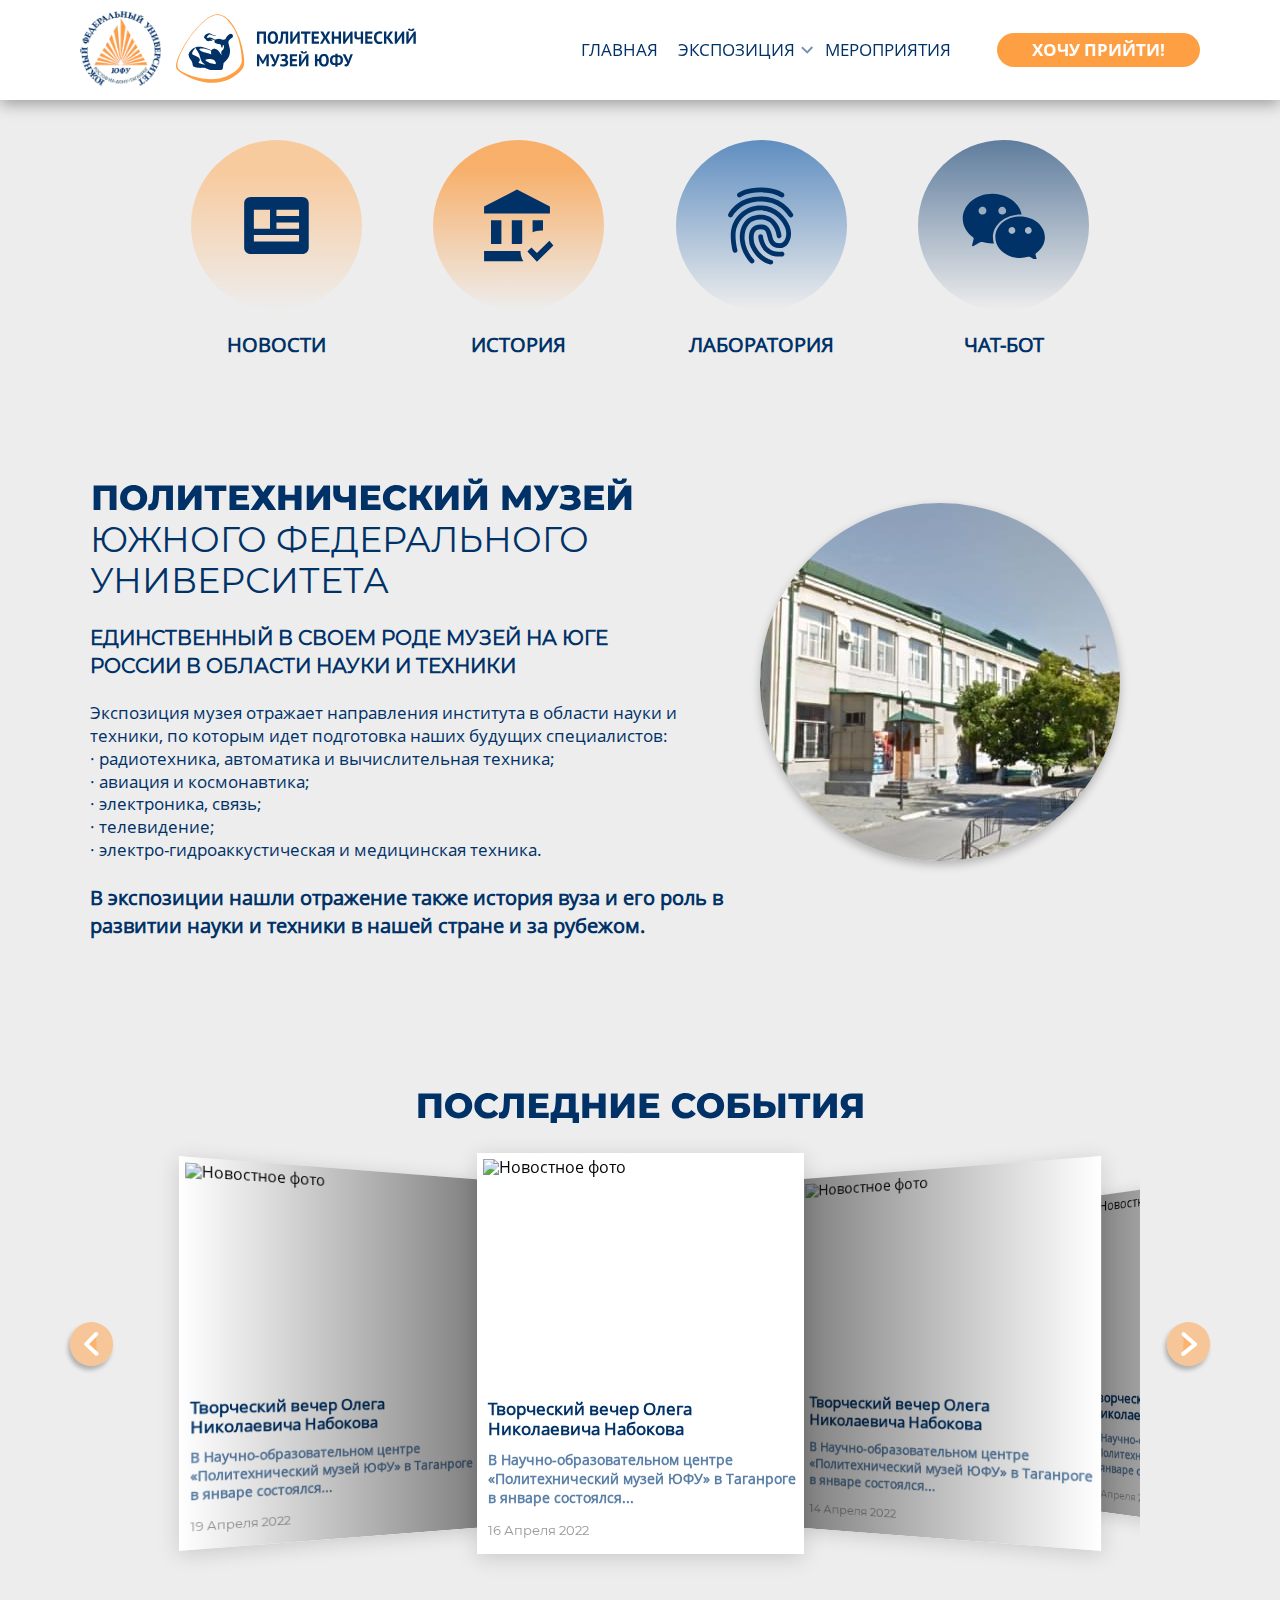
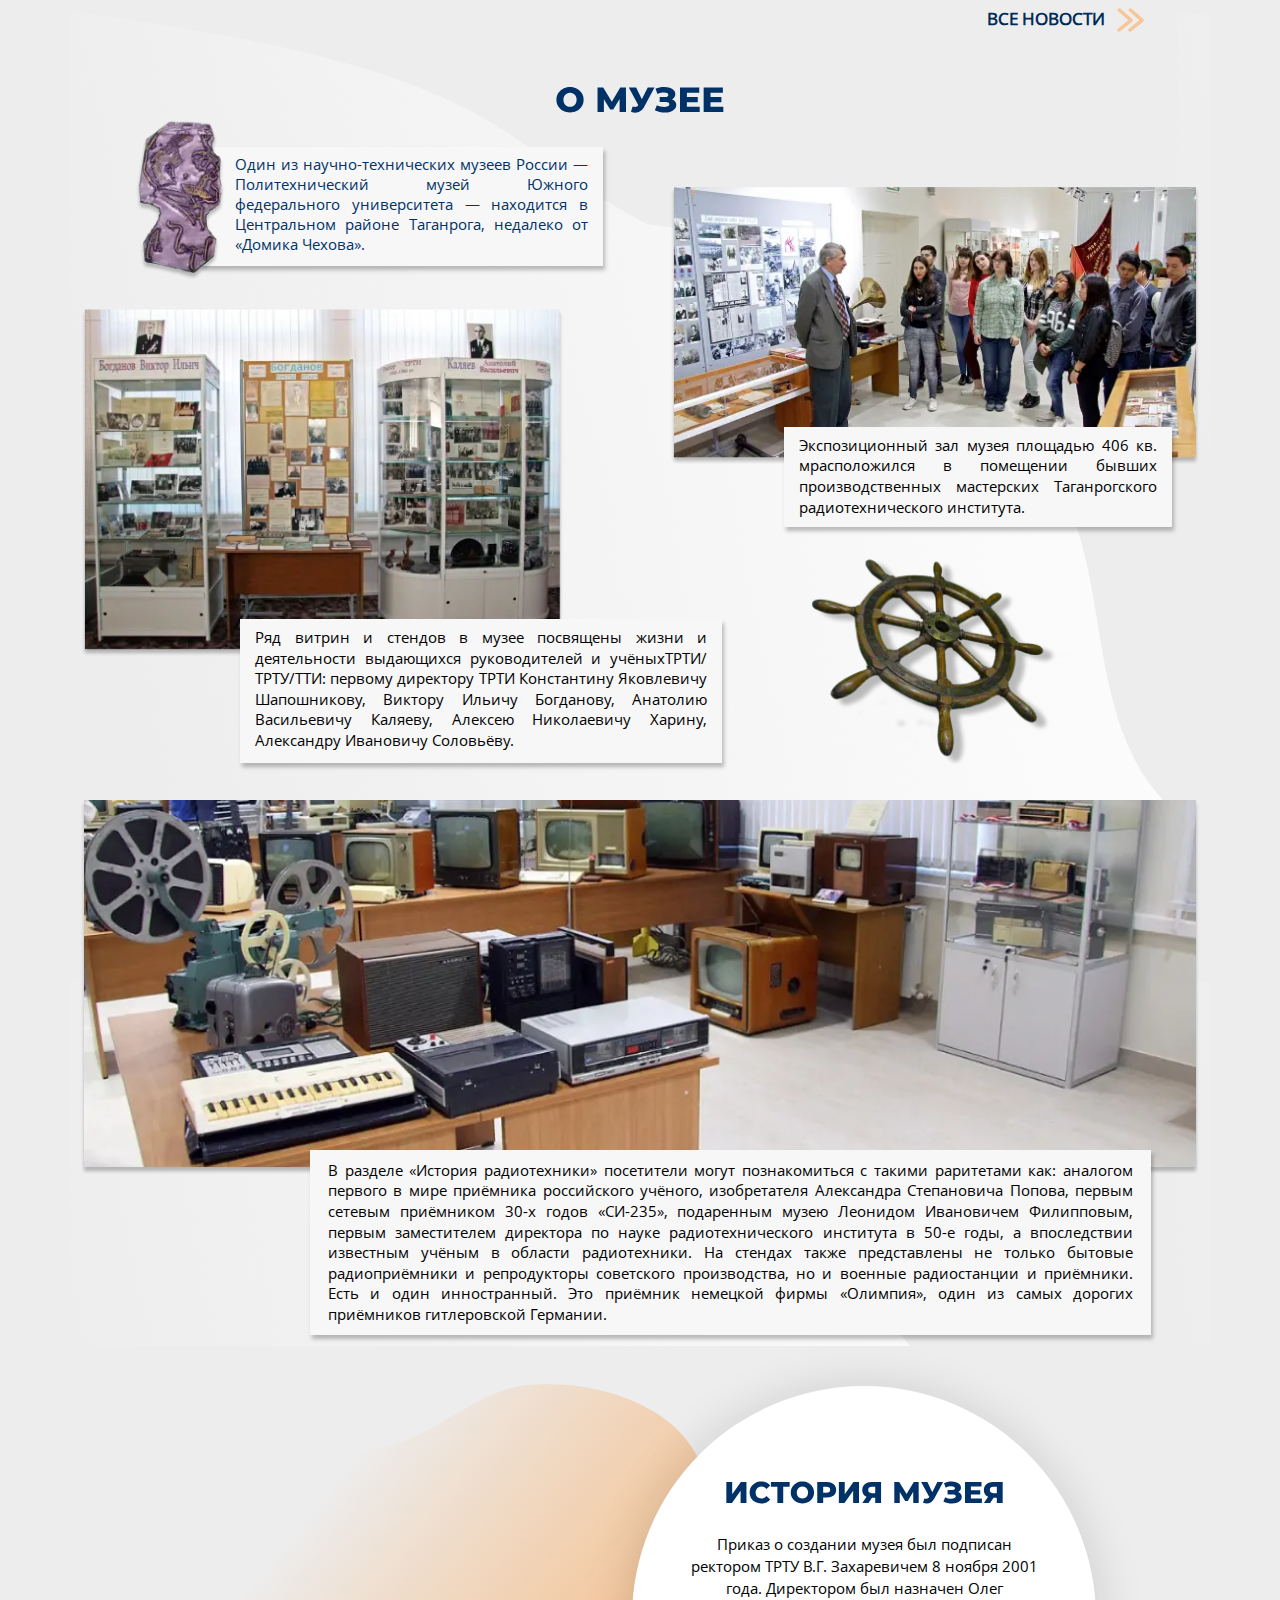
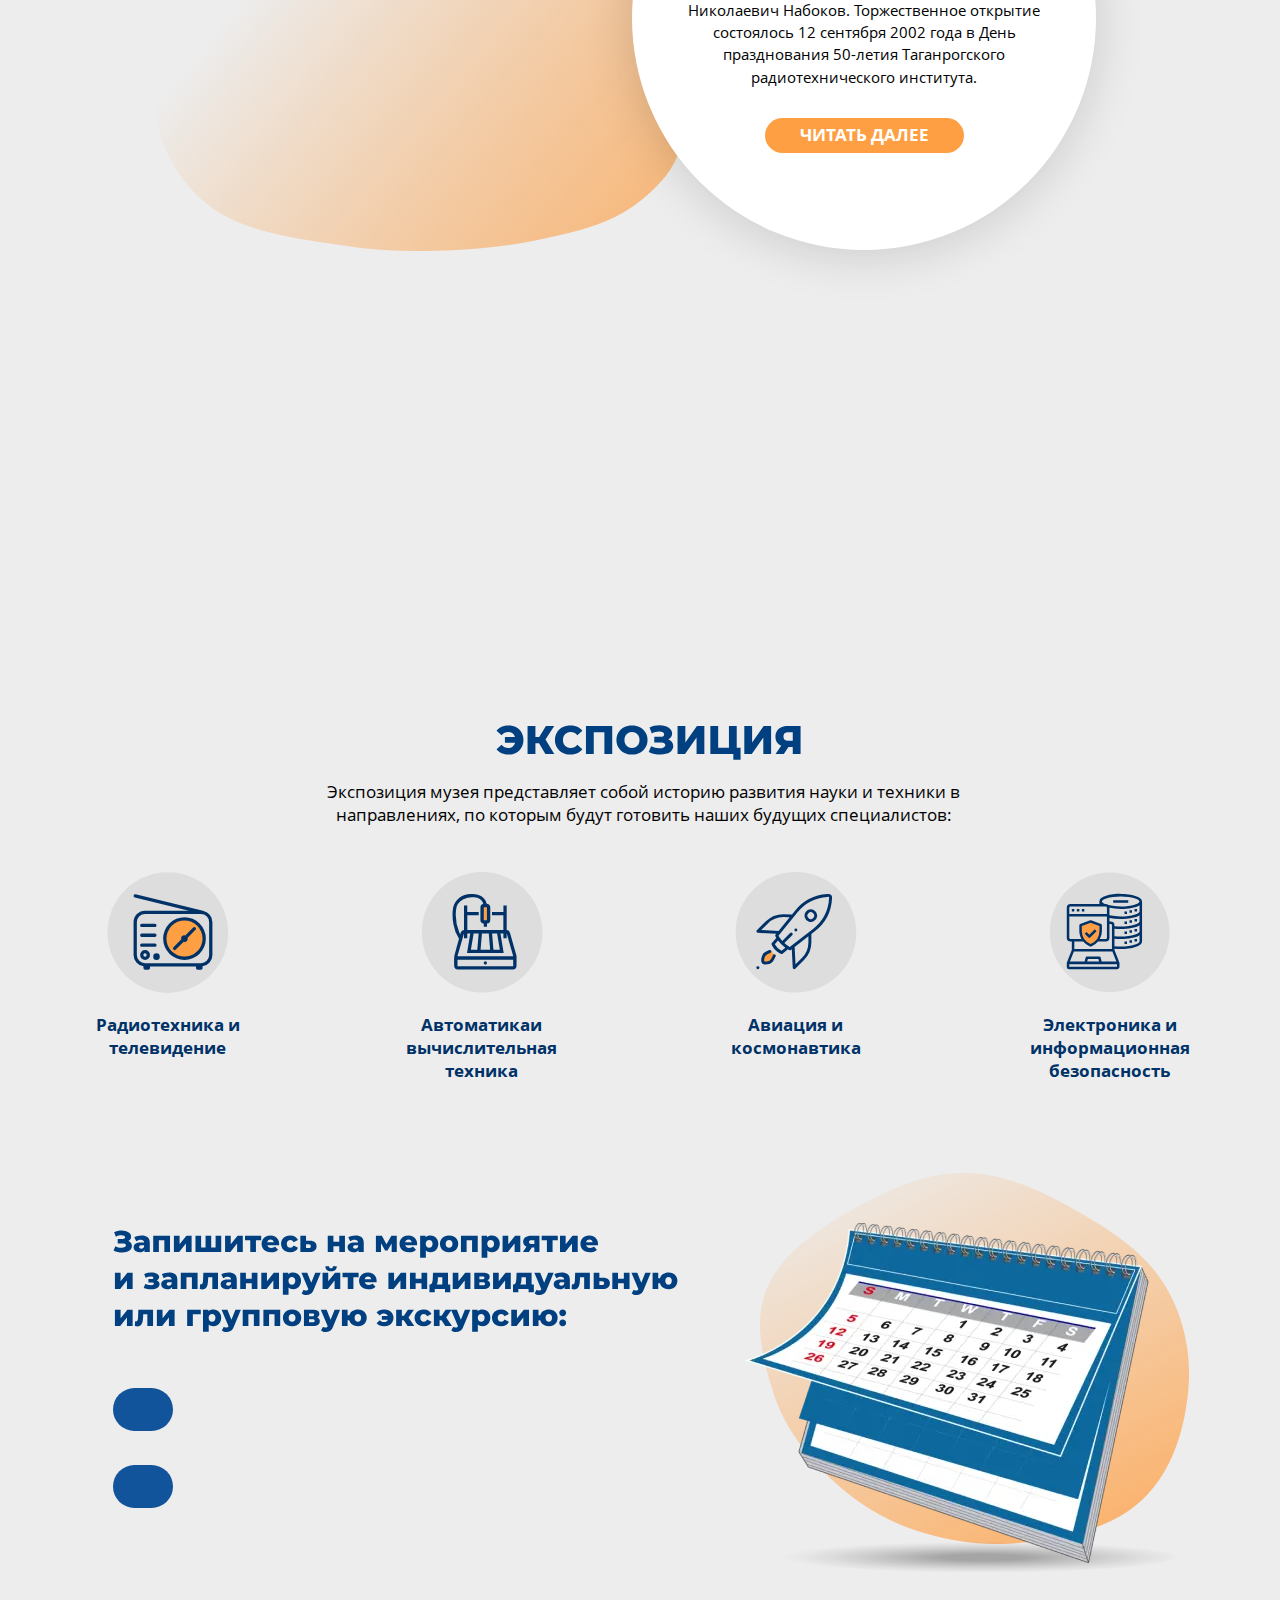
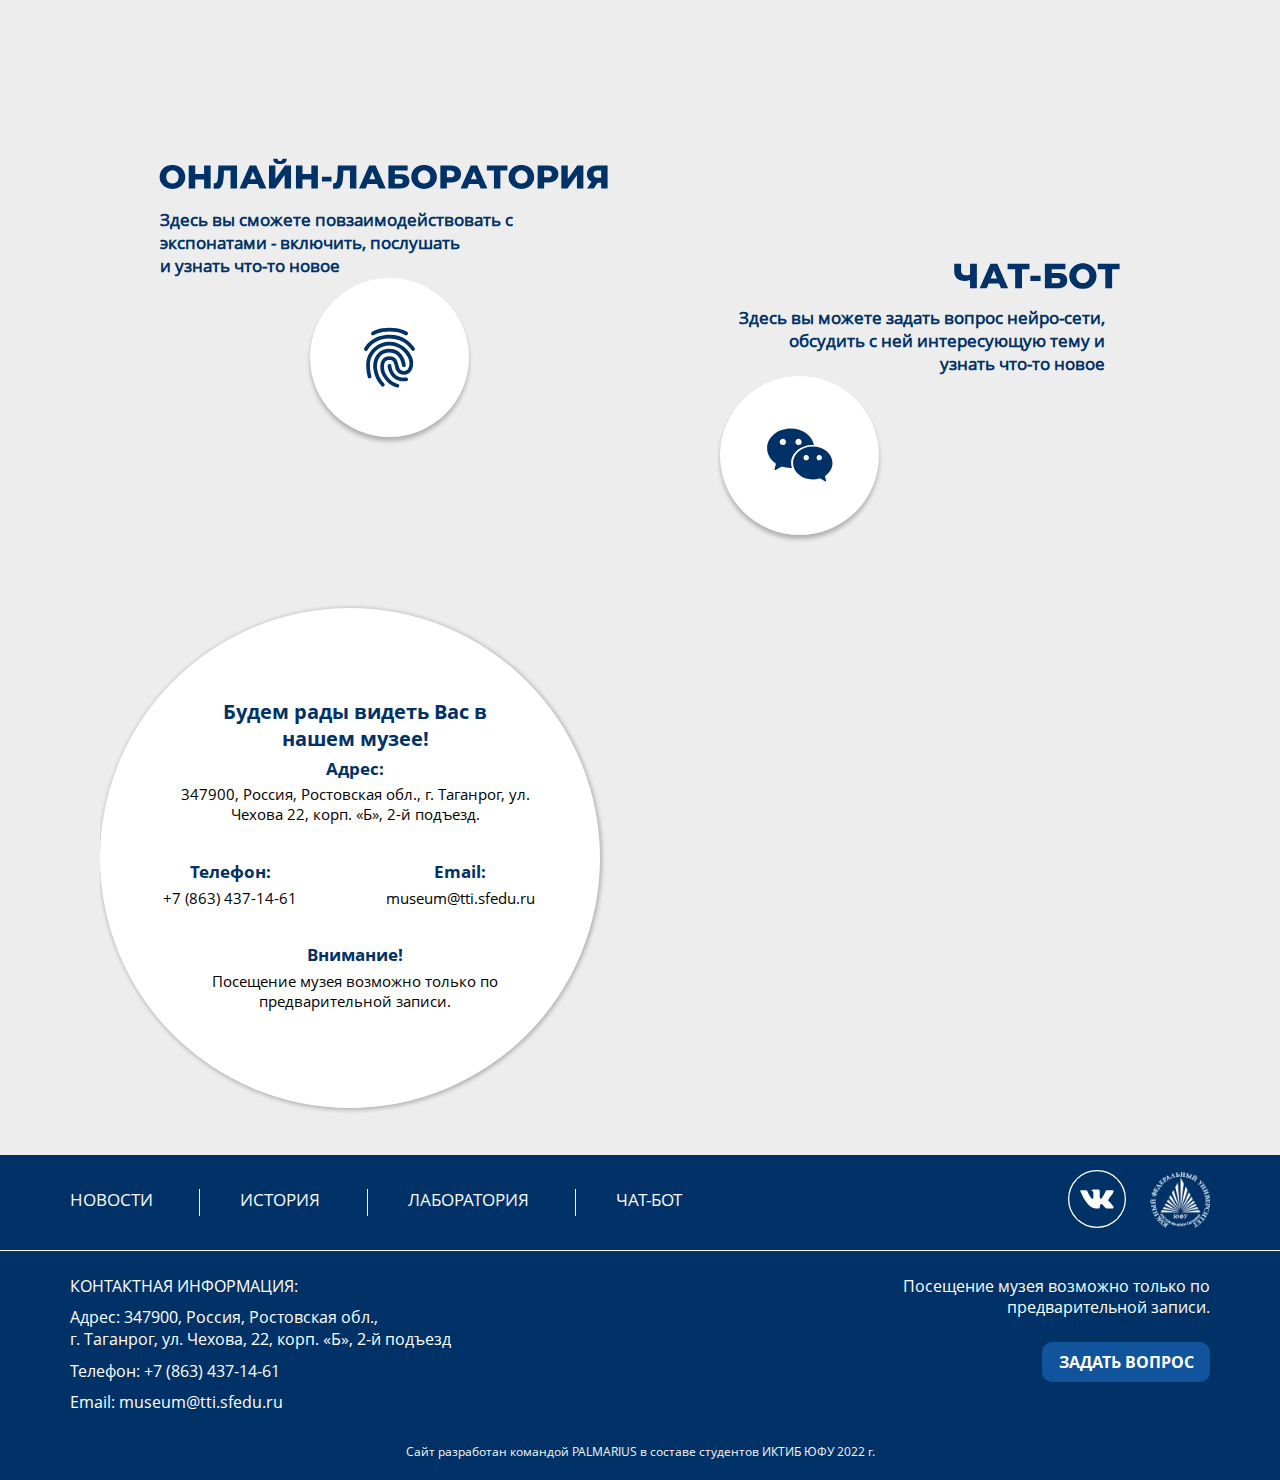
==== commit 499052fa: "f" ====
--- a/index.html
+++ b/index.html
@@ -6,7 +6,7 @@
         <meta http-equiv='X-UA-Compatible' content='IE=edge'>
         <meta name="viewport" content="width=device-width, initial-scale = 1.0">
         <meta name = "description" content = "Политехнический музей ИТА ЮФУ">
-        <link rel="stylesheet" href="css/style.min.css?_v=20220508144653">
+        <link rel="stylesheet" href="css/style.min.css?_v=20220508191805">
         <link rel="shortcut icon" href="img/logo_museum_history.png">
         <link rel="preload" as="font" type="font/woff2"
           href="fonts/OpenSans-Regular.woff2" crossorigin>
@@ -14,9 +14,9 @@
           href="fonts/OpenSans-Bold.woff2" crossorigin>
         <link
           rel="stylesheet"
-          href="https://unpkg.com/swiper/swiper-bundle.min.css?_v=20220508144653"
+          href="https://unpkg.com/swiper/swiper-bundle.min.css?_v=20220508191805"
         />
-        <script src="https://api-maps.yandex.ru/2.1/?a5ea9f03-c642-48d8-97b4-cdc88ff35b55&lang=ru_RU&_v=20220508144653" type="text/javascript">
+        <script src="https://api-maps.yandex.ru/2.1/?a5ea9f03-c642-48d8-97b4-cdc88ff35b55&lang=ru_RU&_v=20220508191805" type="text/javascript">
         </script>
     </head>
     <body class="page__body">
@@ -450,7 +450,6 @@
     <div class="events__container">
       <div class="events__content">
         <div class="events__image--mobile">
-          <picture><source srcset="img/img_events.webp" type="image/webp"><img src="img/img_events.png" alt="картинка календаря" width="162" height="131"></picture>
         </div>
         <svg class="events__title-desktop" width="575" height="111" viewBox="0 0 575 111" fill="none" xmlns="http://www.w3.org/2000/svg">
           <path d="M15.24 18.08C16.4 18.52 17.31 19.18 17.97 20.06C18.63 20.94 18.96 21.95 18.96 23.09C18.96 24.39 18.52 25.52 17.64 26.48C16.76 27.44 15.57 28.18 14.07 28.7C12.57 29.2 10.92 29.45 9.12 29.45C7.7 29.45 6.25 29.28 4.77 28.94C3.31 28.6 1.91 28.09 0.57 27.41L2.34 23.27C3.28 23.75 4.28 24.12 5.34 24.38C6.42 24.62 7.46 24.74 8.46 24.74C9.78 24.74 10.86 24.53 11.7 24.11C12.54 23.67 12.96 23.06 12.96 22.28C12.96 21.66 12.7 21.2 12.18 20.9C11.66 20.6 10.96 20.45 10.08 20.45H4.71V16.1H9.6C10.4 16.1 11.02 15.94 11.46 15.62C11.9 15.3 12.12 14.87 12.12 14.33C12.12 13.65 11.78 13.13 11.1 12.77C10.42 12.39 9.54 12.2 8.46 12.2C7.58 12.2 6.65 12.33 5.67 12.59C4.69 12.83 3.76 13.18 2.88 13.64L1.14 9.14C3.38 8.06 5.84 7.52 8.52 7.52C10.24 7.52 11.83 7.77 13.29 8.27C14.77 8.75 15.94 9.45 16.8 10.37C17.68 11.29 18.12 12.38 18.12 13.64C18.12 14.62 17.86 15.5 17.34 16.28C16.84 17.04 16.14 17.64 15.24 18.08ZM28.4719 12.47C31.1719 12.47 33.2319 13.09 34.6519 14.33C36.0719 15.55 36.7819 17.43 36.7819 19.97V29H31.4719V26.9C30.6519 28.48 29.0519 29.27 26.6719 29.27C25.4119 29.27 24.3219 29.05 23.4019 28.61C22.4819 28.17 21.7819 27.58 21.3019 26.84C20.8419 26.08 20.6119 25.22 20.6119 24.26C20.6119 22.72 21.2019 21.53 22.3819 20.69C23.5619 19.83 25.3819 19.4 27.8419 19.4H31.0819C30.9819 17.68 29.8319 16.82 27.6319 16.82C26.8519 16.82 26.0619 16.95 25.2619 17.21C24.4619 17.45 23.7819 17.79 23.2219 18.23L21.3019 14.36C22.2019 13.76 23.2919 13.3 24.5719 12.98C25.8719 12.64 27.1719 12.47 28.4719 12.47ZM28.2619 25.67C28.9219 25.67 29.5019 25.51 30.0019 25.19C30.5019 24.87 30.8619 24.4 31.0819 23.78V22.37H28.6219C26.9619 22.37 26.1319 22.92 26.1319 24.02C26.1319 24.52 26.3219 24.92 26.7019 25.22C27.0819 25.52 27.6019 25.67 28.2619 25.67ZM57.011 12.74V29H51.341V17.27H45.881V29H40.211V12.74H57.011ZM60.8946 12.74H66.5646V21.26L73.3746 12.74H78.6246V29H72.9246V20.45L66.1746 29H60.8946V12.74ZM108.227 12.74V29H82.4571V12.74H88.1271V24.44H92.5371V12.74H98.2071V24.44H102.587V12.74H108.227ZM112.076 12.74H117.746V21.26L124.556 12.74H129.806V29H124.106V20.45L117.356 29H112.076V12.74ZM148.159 17.27H142.939V29H137.269V17.27H132.019V12.74H148.159V17.27ZM166.193 20.9C166.193 20.94 166.163 21.41 166.103 22.31H154.283C154.523 23.15 154.983 23.8 155.663 24.26C156.363 24.7 157.233 24.92 158.273 24.92C159.053 24.92 159.723 24.81 160.283 24.59C160.863 24.37 161.443 24.01 162.023 23.51L165.023 26.63C163.443 28.39 161.133 29.27 158.093 29.27C156.193 29.27 154.523 28.91 153.083 28.19C151.643 27.47 150.523 26.47 149.723 25.19C148.943 23.91 148.553 22.46 148.553 20.84C148.553 19.24 148.933 17.81 149.693 16.55C150.473 15.27 151.543 14.27 152.903 13.55C154.263 12.83 155.793 12.47 157.493 12.47C159.113 12.47 160.583 12.81 161.903 13.49C163.223 14.15 164.263 15.12 165.023 16.4C165.803 17.66 166.193 19.16 166.193 20.9ZM157.523 16.52C156.643 16.52 155.903 16.77 155.303 17.27C154.723 17.77 154.353 18.45 154.193 19.31H160.853C160.693 18.45 160.313 17.77 159.713 17.27C159.133 16.77 158.403 16.52 157.523 16.52ZM177.365 29.27C175.565 29.27 173.955 28.91 172.535 28.19C171.115 27.47 170.005 26.47 169.205 25.19C168.425 23.91 168.035 22.46 168.035 20.84C168.035 19.22 168.425 17.78 169.205 16.52C170.005 15.24 171.115 14.25 172.535 13.55C173.955 12.83 175.565 12.47 177.365 12.47C179.205 12.47 180.795 12.87 182.135 13.67C183.475 14.45 184.425 15.54 184.985 16.94L180.575 19.19C179.835 17.73 178.755 17 177.335 17C176.315 17 175.465 17.34 174.785 18.02C174.125 18.7 173.795 19.64 173.795 20.84C173.795 22.06 174.125 23.02 174.785 23.72C175.465 24.4 176.315 24.74 177.335 24.74C178.755 24.74 179.835 24.01 180.575 22.55L184.985 24.8C184.425 26.2 183.475 27.3 182.135 28.1C180.795 28.88 179.205 29.27 177.365 29.27ZM196.909 17.78C199.069 17.8 200.719 18.28 201.859 19.22C202.999 20.16 203.569 21.5 203.569 23.24C203.569 25.04 202.909 26.46 201.589 27.5C200.289 28.52 198.489 29.02 196.189 29H187.369V12.74H193.039V17.78H196.909ZM195.619 25.1C197.059 25.1 197.779 24.45 197.779 23.15C197.779 22.51 197.599 22.04 197.239 21.74C196.879 21.44 196.339 21.28 195.619 21.26H193.039V25.07L195.619 25.1ZM214.733 12.74H220.403V18.77H226.253V12.74H231.953V29H226.253V23.3H220.403V29H214.733V12.74ZM242.427 12.47C245.127 12.47 247.187 13.09 248.607 14.33C250.027 15.55 250.737 17.43 250.737 19.97V29H245.427V26.9C244.607 28.48 243.007 29.27 240.627 29.27C239.367 29.27 238.277 29.05 237.357 28.61C236.437 28.17 235.737 27.58 235.257 26.84C234.797 26.08 234.567 25.22 234.567 24.26C234.567 22.72 235.157 21.53 236.337 20.69C237.517 19.83 239.337 19.4 241.797 19.4H245.037C244.937 17.68 243.787 16.82 241.587 16.82C240.807 16.82 240.017 16.95 239.217 17.21C238.417 17.45 237.737 17.79 237.177 18.23L235.257 14.36C236.157 13.76 237.247 13.3 238.527 12.98C239.827 12.64 241.127 12.47 242.427 12.47ZM242.217 25.67C242.877 25.67 243.457 25.51 243.957 25.19C244.457 24.87 244.817 24.4 245.037 23.78V22.37H242.577C240.917 22.37 240.087 22.92 240.087 24.02C240.087 24.52 240.277 24.92 240.657 25.22C241.037 25.52 241.557 25.67 242.217 25.67ZM278.677 29V20.45L274.507 27.56H272.077L268.027 20.33V29H262.897V12.74H268.897L273.427 21.23L278.407 12.74H283.777L283.807 29H278.677ZM304.122 20.9C304.122 20.94 304.092 21.41 304.032 22.31H292.212C292.452 23.15 292.912 23.8 293.592 24.26C294.292 24.7 295.162 24.92 296.202 24.92C296.982 24.92 297.652 24.81 298.212 24.59C298.792 24.37 299.372 24.01 299.952 23.51L302.952 26.63C301.372 28.39 299.062 29.27 296.022 29.27C294.122 29.27 292.452 28.91 291.012 28.19C289.572 27.47 288.452 26.47 287.652 25.19C286.872 23.91 286.482 22.46 286.482 20.84C286.482 19.24 286.862 17.81 287.622 16.55C288.402 15.27 289.472 14.27 290.832 13.55C292.192 12.83 293.722 12.47 295.422 12.47C297.042 12.47 298.512 12.81 299.832 13.49C301.152 14.15 302.192 15.12 302.952 16.4C303.732 17.66 304.122 19.16 304.122 20.9ZM295.452 16.52C294.572 16.52 293.832 16.77 293.232 17.27C292.652 17.77 292.282 18.45 292.122 19.31H298.782C298.622 18.45 298.242 17.77 297.642 17.27C297.062 16.77 296.332 16.52 295.452 16.52ZM317.365 12.47C318.845 12.47 320.185 12.82 321.385 13.52C322.605 14.2 323.565 15.18 324.265 16.46C324.985 17.72 325.345 19.19 325.345 20.87C325.345 22.55 324.985 24.03 324.265 25.31C323.565 26.57 322.605 27.55 321.385 28.25C320.185 28.93 318.845 29.27 317.365 29.27C315.465 29.27 313.955 28.7 312.835 27.56V34.82H307.135V12.74H312.565V14.36C313.625 13.1 315.225 12.47 317.365 12.47ZM316.165 24.74C317.165 24.74 317.985 24.4 318.625 23.72C319.265 23.02 319.585 22.07 319.585 20.87C319.585 19.67 319.265 18.73 318.625 18.05C317.985 17.35 317.165 17 316.165 17C315.165 17 314.345 17.35 313.705 18.05C313.065 18.73 312.745 19.67 312.745 20.87C312.745 22.07 313.065 23.02 313.705 23.72C314.345 24.4 315.165 24.74 316.165 24.74ZM336.092 29.27C334.352 29.27 332.782 28.91 331.382 28.19C329.982 27.47 328.882 26.47 328.082 25.19C327.302 23.91 326.912 22.46 326.912 20.84C326.912 19.24 327.302 17.8 328.082 16.52C328.882 15.24 329.972 14.25 331.352 13.55C332.752 12.83 334.332 12.47 336.092 12.47C337.852 12.47 339.432 12.83 340.832 13.55C342.232 14.25 343.322 15.24 344.102 16.52C344.882 17.78 345.272 19.22 345.272 20.84C345.272 22.46 344.882 23.91 344.102 25.19C343.322 26.47 342.232 27.47 340.832 28.19C339.432 28.91 337.852 29.27 336.092 29.27ZM336.092 24.74C337.092 24.74 337.912 24.4 338.552 23.72C339.192 23.02 339.512 22.06 339.512 20.84C339.512 19.64 339.192 18.7 338.552 18.02C337.912 17.34 337.092 17 336.092 17C335.092 17 334.272 17.34 333.632 18.02C332.992 18.7 332.672 19.64 332.672 20.84C332.672 22.06 332.992 23.02 333.632 23.72C334.272 24.4 335.092 24.74 336.092 24.74ZM364.745 12.74V29H359.075V17.27H353.615V29H347.945V12.74H364.745ZM378.859 12.47C380.339 12.47 381.679 12.82 382.879 13.52C384.099 14.2 385.059 15.18 385.759 16.46C386.479 17.72 386.839 19.19 386.839 20.87C386.839 22.55 386.479 24.03 385.759 25.31C385.059 26.57 384.099 27.55 382.879 28.25C381.679 28.93 380.339 29.27 378.859 29.27C376.959 29.27 375.449 28.7 374.329 27.56V34.82H368.629V12.74H374.059V14.36C375.119 13.1 376.719 12.47 378.859 12.47ZM377.659 24.74C378.659 24.74 379.479 24.4 380.119 23.72C380.759 23.02 381.079 22.07 381.079 20.87C381.079 19.67 380.759 18.73 380.119 18.05C379.479 17.35 378.659 17 377.659 17C376.659 17 375.839 17.35 375.199 18.05C374.559 18.73 374.239 19.67 374.239 20.87C374.239 22.07 374.559 23.02 375.199 23.72C375.839 24.4 376.659 24.74 377.659 24.74ZM389.576 12.74H395.246V21.26L402.056 12.74H407.306V29H401.606V20.45L394.856 29H389.576V12.74ZM426.439 12.74V29H421.369V24.59H418.789L415.909 29H409.879L413.479 23.81C412.399 23.33 411.569 22.68 410.989 21.86C410.429 21.02 410.149 20.02 410.149 18.86C410.149 16.92 410.869 15.42 412.309 14.36C413.749 13.28 415.729 12.74 418.249 12.74H426.439ZM418.369 17.24C416.769 17.24 415.969 17.85 415.969 19.07C415.969 19.71 416.159 20.18 416.539 20.48C416.939 20.78 417.539 20.93 418.339 20.93H421.369V17.24H418.369ZM444.79 17.27H439.57V29H433.9V17.27H428.65V12.74H444.79V17.27ZM446.998 12.74H452.668V21.26L459.478 12.74H464.728V29H459.028V20.45L452.278 29H446.998V12.74ZM485.031 20.9C485.031 20.94 485.001 21.41 484.941 22.31H473.121C473.361 23.15 473.821 23.8 474.501 24.26C475.201 24.7 476.071 24.92 477.111 24.92C477.891 24.92 478.561 24.81 479.121 24.59C479.701 24.37 480.281 24.01 480.861 23.51L483.861 26.63C482.281 28.39 479.971 29.27 476.931 29.27C475.031 29.27 473.361 28.91 471.921 28.19C470.481 27.47 469.361 26.47 468.561 25.19C467.781 23.91 467.391 22.46 467.391 20.84C467.391 19.24 467.771 17.81 468.531 16.55C469.311 15.27 470.381 14.27 471.741 13.55C473.101 12.83 474.631 12.47 476.331 12.47C477.951 12.47 479.421 12.81 480.741 13.49C482.061 14.15 483.101 15.12 483.861 16.4C484.641 17.66 485.031 19.16 485.031 20.9ZM476.361 16.52C475.481 16.52 474.741 16.77 474.141 17.27C473.561 17.77 473.191 18.45 473.031 19.31H479.691C479.531 18.45 479.151 17.77 478.551 17.27C477.971 16.77 477.241 16.52 476.361 16.52ZM1.92 49.74H7.59V58.26L14.4 49.74H19.65V66H13.95V57.45L7.2 66H1.92V49.74ZM43.673 57.57C44.613 57.87 45.333 58.33 45.833 58.95C46.353 59.55 46.613 60.27 46.613 61.11C46.613 62.19 46.233 63.13 45.473 63.93C44.733 64.71 43.713 65.31 42.413 65.73C41.133 66.13 39.693 66.33 38.093 66.33C35.333 66.33 32.873 65.86 30.713 64.92L32.183 61.08C33.903 61.8 35.813 62.16 37.913 62.16C38.813 62.16 39.523 62.03 40.043 61.77C40.583 61.51 40.853 61.14 40.853 60.66C40.853 60.22 40.693 59.9 40.373 59.7C40.053 59.5 39.563 59.4 38.903 59.4H35.393V56.07H38.393C39.733 56.07 40.403 55.66 40.403 54.84C40.403 53.98 39.513 53.55 37.733 53.55C36.193 53.55 34.473 53.91 32.573 54.63L31.223 50.88C33.583 49.9 35.913 49.41 38.213 49.41C40.513 49.41 42.413 49.82 43.913 50.64C45.413 51.44 46.163 52.57 46.163 54.03C46.163 54.77 45.943 55.45 45.503 56.07C45.063 56.69 44.453 57.19 43.673 57.57ZM56.0402 49.47C58.7402 49.47 60.8002 50.09 62.2202 51.33C63.6402 52.55 64.3502 54.43 64.3502 56.97V66H59.0402V63.9C58.2202 65.48 56.6202 66.27 54.2402 66.27C52.9802 66.27 51.8902 66.05 50.9702 65.61C50.0502 65.17 49.3502 64.58 48.8702 63.84C48.4102 63.08 48.1802 62.22 48.1802 61.26C48.1802 59.72 48.7702 58.53 49.9502 57.69C51.1302 56.83 52.9502 56.4 55.4102 56.4H58.6502C58.5502 54.68 57.4002 53.82 55.2002 53.82C54.4202 53.82 53.6302 53.95 52.8302 54.21C52.0302 54.45 51.3502 54.79 50.7902 55.23L48.8702 51.36C49.7702 50.76 50.8602 50.3 52.1402 49.98C53.4402 49.64 54.7402 49.47 56.0402 49.47ZM55.8302 62.67C56.4902 62.67 57.0702 62.51 57.5702 62.19C58.0702 61.87 58.4302 61.4 58.6502 60.78V59.37H56.1902C54.5302 59.37 53.7002 59.92 53.7002 61.02C53.7002 61.52 53.8902 61.92 54.2702 62.22C54.6502 62.52 55.1702 62.67 55.8302 62.67ZM84.5794 49.74V66H78.9094V54.27H73.4494V66H67.7794V49.74H84.5794ZM105.023 49.74V66H99.323V54.27H95.213L95.093 56.76C95.013 58.88 94.803 60.63 94.463 62.01C94.123 63.39 93.563 64.47 92.783 65.25C92.003 66.01 90.933 66.39 89.573 66.39C88.873 66.39 87.953 66.26 86.813 66L87.053 61.35C87.413 61.39 87.653 61.41 87.773 61.41C88.393 61.41 88.863 61.21 89.183 60.81C89.503 60.41 89.723 59.88 89.843 59.22C89.963 58.54 90.043 57.64 90.083 56.52L90.323 49.74H105.023ZM115.484 49.47C118.184 49.47 120.244 50.09 121.664 51.33C123.084 52.55 123.794 54.43 123.794 56.97V66H118.484V63.9C117.664 65.48 116.064 66.27 113.684 66.27C112.424 66.27 111.334 66.05 110.414 65.61C109.494 65.17 108.794 64.58 108.314 63.84C107.854 63.08 107.624 62.22 107.624 61.26C107.624 59.72 108.214 58.53 109.394 57.69C110.574 56.83 112.394 56.4 114.854 56.4H118.094C117.994 54.68 116.844 53.82 114.644 53.82C113.864 53.82 113.074 53.95 112.274 54.21C111.474 54.45 110.794 54.79 110.234 55.23L108.314 51.36C109.214 50.76 110.304 50.3 111.584 49.98C112.884 49.64 114.184 49.47 115.484 49.47ZM115.274 62.67C115.934 62.67 116.514 62.51 117.014 62.19C117.514 61.87 117.874 61.4 118.094 60.78V59.37H115.634C113.974 59.37 113.144 59.92 113.144 61.02C113.144 61.52 113.334 61.92 113.714 62.22C114.094 62.52 114.614 62.67 115.274 62.67ZM127.223 49.74H132.893V55.77H138.743V49.74H144.443V66H138.743V60.3H132.893V66H127.223V49.74ZM148.287 49.74H153.957V58.26L160.767 49.74H166.017V66H160.317V57.45L153.567 66H148.287V49.74ZM180.08 49.47C181.56 49.47 182.9 49.82 184.1 50.52C185.32 51.2 186.28 52.18 186.98 53.46C187.7 54.72 188.06 56.19 188.06 57.87C188.06 59.55 187.7 61.03 186.98 62.31C186.28 63.57 185.32 64.55 184.1 65.25C182.9 65.93 181.56 66.27 180.08 66.27C178.18 66.27 176.67 65.7 175.55 64.56V71.82H169.85V49.74H175.28V51.36C176.34 50.1 177.94 49.47 180.08 49.47ZM178.88 61.74C179.88 61.74 180.7 61.4 181.34 60.72C181.98 60.02 182.3 59.07 182.3 57.87C182.3 56.67 181.98 55.73 181.34 55.05C180.7 54.35 179.88 54 178.88 54C177.88 54 177.06 54.35 176.42 55.05C175.78 55.73 175.46 56.67 175.46 57.87C175.46 59.07 175.78 60.02 176.42 60.72C177.06 61.4 177.88 61.74 178.88 61.74ZM207.698 49.74L200.678 66.66C199.858 68.66 198.858 70.06 197.678 70.86C196.498 71.68 195.058 72.09 193.358 72.09C192.498 72.09 191.628 71.95 190.748 71.67C189.888 71.41 189.188 71.06 188.648 70.62L190.628 66.63C190.948 66.93 191.328 67.16 191.768 67.32C192.228 67.5 192.688 67.59 193.148 67.59C193.688 67.59 194.128 67.48 194.468 67.26C194.828 67.04 195.128 66.69 195.368 66.21L188.407 49.74H194.258L198.248 59.67L202.268 49.74H207.698ZM209.547 49.74H215.217V58.26L222.027 49.74H227.277V66H221.577V57.45L214.827 66H209.547V49.74ZM218.037 48.18C216.117 48.18 214.697 47.78 213.777 46.98C212.877 46.16 212.417 44.91 212.397 43.23H216.087C216.107 43.93 216.267 44.46 216.567 44.82C216.867 45.16 217.347 45.33 218.007 45.33C218.667 45.33 219.157 45.15 219.477 44.79C219.817 44.43 219.987 43.91 219.987 43.23H223.737C223.737 44.91 223.267 46.16 222.327 46.98C221.407 47.78 219.977 48.18 218.037 48.18ZM245.629 54.27H240.409V66H234.739V54.27H229.489V49.74H245.629V54.27ZM263.663 57.9C263.663 57.94 263.633 58.41 263.573 59.31H251.753C251.993 60.15 252.453 60.8 253.133 61.26C253.833 61.7 254.703 61.92 255.743 61.92C256.523 61.92 257.193 61.81 257.753 61.59C258.333 61.37 258.913 61.01 259.493 60.51L262.493 63.63C260.913 65.39 258.603 66.27 255.563 66.27C253.663 66.27 251.993 65.91 250.553 65.19C249.113 64.47 247.993 63.47 247.193 62.19C246.413 60.91 246.023 59.46 246.023 57.84C246.023 56.24 246.403 54.81 247.163 53.55C247.943 52.27 249.013 51.27 250.373 50.55C251.733 49.83 253.263 49.47 254.963 49.47C256.583 49.47 258.053 49.81 259.373 50.49C260.693 51.15 261.733 52.12 262.493 53.4C263.273 54.66 263.663 56.16 263.663 57.9ZM254.993 53.52C254.113 53.52 253.373 53.77 252.773 54.27C252.193 54.77 251.823 55.45 251.663 56.31H258.323C258.163 55.45 257.783 54.77 257.183 54.27C256.603 53.77 255.873 53.52 254.993 53.52ZM275.406 49.74H281.076V58.26L287.886 49.74H293.136V66H287.436V57.45L280.686 66H275.406V49.74ZM296.969 49.74H302.639V55.77H308.489V49.74H314.189V66H308.489V60.3H302.639V66H296.969V49.74ZM337.263 61.44V69.36H331.983V66H321.753V69.36H316.443V61.44H317.043C318.023 61.42 318.703 60.89 319.083 59.85C319.463 58.79 319.693 57.31 319.773 55.41L319.983 49.74H335.013V61.44H337.263ZM324.903 55.83C324.843 57.29 324.733 58.46 324.573 59.34C324.413 60.22 324.113 60.92 323.673 61.44H329.313V54.27H324.963L324.903 55.83ZM339.713 49.74H345.383V58.26L352.193 49.74H357.443V66H351.743V57.45L344.993 66H339.713V49.74ZM374.385 57.48C376.245 58.1 377.175 59.38 377.175 61.32C377.175 62.78 376.605 63.93 375.465 64.77C374.325 65.59 372.645 66 370.425 66H361.275V49.74H370.005C372.125 49.74 373.765 50.11 374.925 50.85C376.105 51.59 376.695 52.63 376.695 53.97C376.695 54.75 376.495 55.44 376.095 56.04C375.695 56.64 375.125 57.12 374.385 57.48ZM366.375 56.28H369.495C370.815 56.28 371.475 55.79 371.475 54.81C371.475 53.87 370.815 53.4 369.495 53.4H366.375V56.28ZM369.915 62.31C371.295 62.31 371.985 61.81 371.985 60.81C371.985 59.81 371.315 59.31 369.975 59.31H366.375V62.31H369.915ZM380.055 49.74H385.725V58.26L392.535 49.74H397.785V66H392.085V57.45L385.335 66H380.055V49.74ZM420.847 61.44V69.36H415.567V66H405.337V69.36H400.027V61.44H400.627C401.607 61.42 402.287 60.89 402.667 59.85C403.047 58.79 403.277 57.31 403.357 55.41L403.567 49.74H418.597V61.44H420.847ZM408.487 55.83C408.427 57.29 408.317 58.46 408.157 59.34C407.997 60.22 407.697 60.92 407.257 61.44H412.897V54.27H408.547L408.487 55.83ZM440.637 49.74L433.617 66.66C432.797 68.66 431.797 70.06 430.617 70.86C429.437 71.68 427.997 72.09 426.297 72.09C425.437 72.09 424.567 71.95 423.687 71.67C422.827 71.41 422.127 71.06 421.587 70.62L423.567 66.63C423.887 66.93 424.267 67.16 424.707 67.32C425.167 67.5 425.627 67.59 426.087 67.59C426.627 67.59 427.067 67.48 427.407 67.26C427.767 67.04 428.067 66.69 428.307 66.21L421.347 49.74H427.197L431.187 59.67L435.207 49.74H440.637ZM448.56 49.47C451.26 49.47 453.32 50.09 454.74 51.33C456.16 52.55 456.87 54.43 456.87 56.97V66H451.56V63.9C450.74 65.48 449.14 66.27 446.76 66.27C445.5 66.27 444.41 66.05 443.49 65.61C442.57 65.17 441.87 64.58 441.39 63.84C440.93 63.08 440.7 62.22 440.7 61.26C440.7 59.72 441.29 58.53 442.47 57.69C443.65 56.83 445.47 56.4 447.93 56.4H451.17C451.07 54.68 449.92 53.82 447.72 53.82C446.94 53.82 446.15 53.95 445.35 54.21C444.55 54.45 443.87 54.79 443.31 55.23L441.39 51.36C442.29 50.76 443.38 50.3 444.66 49.98C445.96 49.64 447.26 49.47 448.56 49.47ZM448.35 62.67C449.01 62.67 449.59 62.51 450.09 62.19C450.59 61.87 450.95 61.4 451.17 60.78V59.37H448.71C447.05 59.37 446.22 59.92 446.22 61.02C446.22 61.52 446.41 61.92 446.79 62.22C447.17 62.52 447.69 62.67 448.35 62.67ZM476.859 49.74V66H471.159V54.27H467.049L466.929 56.76C466.849 58.88 466.639 60.63 466.299 62.01C465.959 63.39 465.399 64.47 464.619 65.25C463.839 66.01 462.769 66.39 461.409 66.39C460.709 66.39 459.789 66.26 458.649 66L458.889 61.35C459.249 61.39 459.489 61.41 459.609 61.41C460.229 61.41 460.699 61.21 461.019 60.81C461.339 60.41 461.559 59.88 461.679 59.22C461.799 58.54 461.879 57.64 461.919 56.52L462.159 49.74H476.859ZM490.23 54.78C492.39 54.8 494.04 55.28 495.18 56.22C496.32 57.16 496.89 58.5 496.89 60.24C496.89 62.04 496.23 63.46 494.91 64.5C493.61 65.52 491.81 66.02 489.51 66H480.69V49.74H486.36V54.78H490.23ZM488.94 62.1C490.38 62.1 491.1 61.45 491.1 60.15C491.1 59.51 490.92 59.04 490.56 58.74C490.2 58.44 489.66 58.28 488.94 58.26H486.36V62.07L488.94 62.1ZM499.322 49.74H504.992V55.77H510.842V49.74H516.542V66H510.842V60.3H504.992V66H499.322V49.74ZM537.727 49.74L530.707 66.66C529.887 68.66 528.887 70.06 527.707 70.86C526.527 71.68 525.087 72.09 523.387 72.09C522.527 72.09 521.657 71.95 520.777 71.67C519.917 71.41 519.217 71.06 518.677 70.62L520.657 66.63C520.977 66.93 521.357 67.16 521.797 67.32C522.257 67.5 522.717 67.59 523.177 67.59C523.717 67.59 524.157 67.48 524.497 67.26C524.857 67.04 525.157 66.69 525.397 66.21L518.437 49.74H524.287L528.277 59.67L532.297 49.74H537.727ZM555.536 49.47C557.236 49.47 558.756 49.83 560.096 50.55C561.456 51.25 562.516 52.24 563.276 53.52C564.036 54.78 564.416 56.22 564.416 57.84C564.416 59.46 564.036 60.91 563.276 62.19C562.516 63.47 561.456 64.47 560.096 65.19C558.756 65.91 557.236 66.27 555.536 66.27C553.396 66.27 551.546 65.71 549.986 64.59C548.446 63.47 547.436 61.99 546.956 60.15H545.246V66H539.576V49.74H545.246V55.35H546.986C547.526 53.57 548.556 52.15 550.076 51.09C551.596 50.01 553.416 49.47 555.536 49.47ZM555.536 61.74C556.476 61.74 557.256 61.39 557.876 60.69C558.496 59.99 558.806 59.04 558.806 57.84C558.806 56.64 558.496 55.7 557.876 55.02C557.256 54.34 556.476 54 555.536 54C554.596 54 553.816 54.34 553.196 55.02C552.576 55.7 552.266 56.64 552.266 57.84C552.266 59.04 552.576 59.99 553.196 60.69C553.816 61.39 554.596 61.74 555.536 61.74ZM1.92 86.74H7.59V95.26L14.4 86.74H19.65V103H13.95V94.45L7.2 103H1.92V86.74ZM40.0425 86.74V103H34.3425V91.27H30.2325L30.1125 93.76C30.0325 95.88 29.8225 97.63 29.4825 99.01C29.1425 100.39 28.5825 101.47 27.8025 102.25C27.0225 103.01 25.9525 103.39 24.5925 103.39C23.8925 103.39 22.9725 103.26 21.8325 103L22.0725 98.35C22.4325 98.39 22.6725 98.41 22.7925 98.41C23.4125 98.41 23.8825 98.21 24.2025 97.81C24.5225 97.41 24.7425 96.88 24.8625 96.22C24.9825 95.54 25.0625 94.64 25.1025 93.52L25.3425 86.74H40.0425ZM43.8731 86.74H49.5431V95.26L56.3531 86.74H61.6031V103H55.9031V94.45L49.1531 103H43.8731V86.74ZM87.7861 91.27H79.8361V103H74.1661V86.74H87.7861V91.27ZM100.246 86.47C101.726 86.47 103.066 86.82 104.266 87.52C105.486 88.2 106.446 89.18 107.146 90.46C107.866 91.72 108.226 93.19 108.226 94.87C108.226 96.55 107.866 98.03 107.146 99.31C106.446 100.57 105.486 101.55 104.266 102.25C103.066 102.93 101.726 103.27 100.246 103.27C98.3457 103.27 96.8357 102.7 95.7157 101.56V108.82H90.0157V86.74H95.4457V88.36C96.5057 87.1 98.1057 86.47 100.246 86.47ZM99.0457 98.74C100.046 98.74 100.866 98.4 101.506 97.72C102.146 97.02 102.466 96.07 102.466 94.87C102.466 93.67 102.146 92.73 101.506 92.05C100.866 91.35 100.046 91 99.0457 91C98.0457 91 97.2257 91.35 96.5857 92.05C95.9457 92.73 95.6257 93.67 95.6257 94.87C95.6257 96.07 95.9457 97.02 96.5857 97.72C97.2257 98.4 98.0457 98.74 99.0457 98.74ZM127.864 86.74L120.844 103.66C120.024 105.66 119.024 107.06 117.844 107.86C116.664 108.68 115.224 109.09 113.524 109.09C112.664 109.09 111.794 108.95 110.914 108.67C110.054 108.41 109.354 108.06 108.814 107.62L110.794 103.63C111.114 103.93 111.494 104.16 111.934 104.32C112.394 104.5 112.854 104.59 113.314 104.59C113.854 104.59 114.294 104.48 114.634 104.26C114.994 104.04 115.294 103.69 115.534 103.21L108.574 86.74H114.424L118.414 96.67L122.434 86.74H127.864ZM146.513 86.74V103H140.843V91.27H135.383V103H129.713V86.74H146.513ZM167.197 86.74V103H161.527V91.27H156.067V103H150.397V86.74H167.197ZM179.09 103.27C177.35 103.27 175.78 102.91 174.38 102.19C172.98 101.47 171.88 100.47 171.08 99.19C170.3 97.91 169.91 96.46 169.91 94.84C169.91 93.24 170.3 91.8 171.08 90.52C171.88 89.24 172.97 88.25 174.35 87.55C175.75 86.83 177.33 86.47 179.09 86.47C180.85 86.47 182.43 86.83 183.83 87.55C185.23 88.25 186.32 89.24 187.1 90.52C187.88 91.78 188.27 93.22 188.27 94.84C188.27 96.46 187.88 97.91 187.1 99.19C186.32 100.47 185.23 101.47 183.83 102.19C182.43 102.91 180.85 103.27 179.09 103.27ZM179.09 98.74C180.09 98.74 180.91 98.4 181.55 97.72C182.19 97.02 182.51 96.06 182.51 94.84C182.51 93.64 182.19 92.7 181.55 92.02C180.91 91.34 180.09 91 179.09 91C178.09 91 177.27 91.34 176.63 92.02C175.99 92.7 175.67 93.64 175.67 94.84C175.67 96.06 175.99 97.02 176.63 97.72C177.27 98.4 178.09 98.74 179.09 98.74ZM204.053 94.48C205.913 95.1 206.843 96.38 206.843 98.32C206.843 99.78 206.273 100.93 205.133 101.77C203.993 102.59 202.313 103 200.093 103H190.943V86.74H199.673C201.793 86.74 203.433 87.11 204.593 87.85C205.773 88.59 206.363 89.63 206.363 90.97C206.363 91.75 206.163 92.44 205.763 93.04C205.363 93.64 204.793 94.12 204.053 94.48ZM196.043 93.28H199.163C200.483 93.28 201.143 92.79 201.143 91.81C201.143 90.87 200.483 90.4 199.163 90.4H196.043V93.28ZM199.583 99.31C200.963 99.31 201.653 98.81 201.653 97.81C201.653 96.81 200.983 96.31 199.643 96.31H196.043V99.31H199.583ZM227.063 86.74L220.043 103.66C219.223 105.66 218.223 107.06 217.043 107.86C215.863 108.68 214.423 109.09 212.723 109.09C211.863 109.09 210.993 108.95 210.113 108.67C209.253 108.41 208.553 108.06 208.013 107.62L209.993 103.63C210.313 103.93 210.693 104.16 211.133 104.32C211.593 104.5 212.053 104.59 212.513 104.59C213.053 104.59 213.493 104.48 213.833 104.26C214.193 104.04 214.493 103.69 214.733 103.21L207.773 86.74H213.623L217.613 96.67L221.633 86.74H227.063ZM244.872 86.47C246.572 86.47 248.092 86.83 249.432 87.55C250.792 88.25 251.852 89.24 252.612 90.52C253.372 91.78 253.752 93.22 253.752 94.84C253.752 96.46 253.372 97.91 252.612 99.19C251.852 100.47 250.792 101.47 249.432 102.19C248.092 102.91 246.572 103.27 244.872 103.27C242.732 103.27 240.882 102.71 239.322 101.59C237.782 100.47 236.772 98.99 236.292 97.15H234.582V103H228.912V86.74H234.582V92.35H236.322C236.862 90.57 237.892 89.15 239.412 88.09C240.932 87.01 242.752 86.47 244.872 86.47ZM244.872 98.74C245.812 98.74 246.592 98.39 247.212 97.69C247.832 96.99 248.142 96.04 248.142 94.84C248.142 93.64 247.832 92.7 247.212 92.02C246.592 91.34 245.812 91 244.872 91C243.932 91 243.152 91.34 242.532 92.02C241.912 92.7 241.602 93.64 241.602 94.84C241.602 96.04 241.912 96.99 242.532 97.69C243.152 98.39 243.932 98.74 244.872 98.74ZM271.182 86.38C272.982 86.38 274.592 86.74 276.012 87.46C277.432 88.18 278.532 89.18 279.312 90.46C280.112 91.74 280.512 93.2 280.512 94.84C280.512 96.48 280.112 97.95 279.312 99.25C278.532 100.55 277.432 101.56 276.012 102.28C274.592 103 272.982 103.36 271.182 103.36C269.542 103.36 268.072 103.09 266.772 102.55C265.472 101.99 264.392 101.2 263.532 100.18L266.802 97.18C267.962 98.46 269.342 99.1 270.942 99.1C271.902 99.1 272.722 98.89 273.402 98.47C274.102 98.05 274.612 97.46 274.932 96.7H268.872V92.92H274.902C274.582 92.2 274.072 91.64 273.372 91.24C272.692 90.82 271.882 90.61 270.942 90.61C269.342 90.61 267.962 91.25 266.802 92.53L263.532 89.56C264.392 88.54 265.472 87.76 266.772 87.22C268.072 86.66 269.542 86.38 271.182 86.38ZM290.79 97.21H288.87V103H283.17V86.74H288.87V92.74H290.91L294.9 86.74H300.93L295.47 94.54L301.29 103H294.57L290.79 97.21ZM310.871 103.27C309.071 103.27 307.461 102.91 306.041 102.19C304.621 101.47 303.511 100.47 302.711 99.19C301.931 97.91 301.541 96.46 301.541 94.84C301.541 93.22 301.931 91.78 302.711 90.52C303.511 89.24 304.621 88.25 306.041 87.55C307.461 86.83 309.071 86.47 310.871 86.47C312.711 86.47 314.301 86.87 315.641 87.67C316.981 88.45 317.931 89.54 318.491 90.94L314.081 93.19C313.341 91.73 312.261 91 310.841 91C309.821 91 308.971 91.34 308.291 92.02C307.631 92.7 307.301 93.64 307.301 94.84C307.301 96.06 307.631 97.02 308.291 97.72C308.971 98.4 309.821 98.74 310.841 98.74C312.261 98.74 313.341 98.01 314.081 96.55L318.491 98.8C317.931 100.2 316.981 101.3 315.641 102.1C314.301 102.88 312.711 103.27 310.871 103.27ZM328.495 97.21H326.575V103H320.875V86.74H326.575V92.74H328.615L332.605 86.74H338.635L333.175 94.54L338.995 103H332.275L328.495 97.21ZM357.317 86.74L350.297 103.66C349.477 105.66 348.477 107.06 347.297 107.86C346.117 108.68 344.677 109.09 342.977 109.09C342.117 109.09 341.247 108.95 340.367 108.67C339.507 108.41 338.807 108.06 338.267 107.62L340.247 103.63C340.567 103.93 340.947 104.16 341.387 104.32C341.847 104.5 342.307 104.59 342.767 104.59C343.307 104.59 343.747 104.48 344.087 104.26C344.447 104.04 344.747 103.69 344.987 103.21L338.027 86.74H343.877L347.867 96.67L351.887 86.74H357.317ZM369.396 86.47C370.876 86.47 372.216 86.82 373.416 87.52C374.636 88.2 375.596 89.18 376.296 90.46C377.016 91.72 377.376 93.19 377.376 94.87C377.376 96.55 377.016 98.03 376.296 99.31C375.596 100.57 374.636 101.55 373.416 102.25C372.216 102.93 370.876 103.27 369.396 103.27C367.496 103.27 365.986 102.7 364.866 101.56V108.82H359.166V86.74H364.596V88.36C365.656 87.1 367.256 86.47 369.396 86.47ZM368.196 98.74C369.196 98.74 370.016 98.4 370.656 97.72C371.296 97.02 371.616 96.07 371.616 94.87C371.616 93.67 371.296 92.73 370.656 92.05C370.016 91.35 369.196 91 368.196 91C367.196 91 366.376 91.35 365.736 92.05C365.096 92.73 364.776 93.67 364.776 94.87C364.776 96.07 365.096 97.02 365.736 97.72C366.376 98.4 367.196 98.74 368.196 98.74ZM388.273 103.27C386.473 103.27 384.863 102.91 383.443 102.19C382.023 101.47 380.913 100.47 380.113 99.19C379.333 97.91 378.943 96.46 378.943 94.84C378.943 93.22 379.333 91.78 380.113 90.52C380.913 89.24 382.023 88.25 383.443 87.55C384.863 86.83 386.473 86.47 388.273 86.47C390.113 86.47 391.703 86.87 393.043 87.67C394.383 88.45 395.333 89.54 395.893 90.94L391.483 93.19C390.743 91.73 389.663 91 388.243 91C387.223 91 386.373 91.34 385.693 92.02C385.033 92.7 384.703 93.64 384.703 94.84C384.703 96.06 385.033 97.02 385.693 97.72C386.373 98.4 387.223 98.74 388.243 98.74C389.663 98.74 390.743 98.01 391.483 96.55L395.893 98.8C395.333 100.2 394.383 101.3 393.043 102.1C391.703 102.88 390.113 103.27 388.273 103.27ZM398.277 86.74H403.947V95.26L410.757 86.74H416.007V103H410.307V94.45L403.557 103H398.277V86.74ZM435.8 86.47C437.5 86.47 439.02 86.83 440.36 87.55C441.72 88.25 442.78 89.24 443.54 90.52C444.3 91.78 444.68 93.22 444.68 94.84C444.68 96.46 444.3 97.91 443.54 99.19C442.78 100.47 441.72 101.47 440.36 102.19C439.02 102.91 437.5 103.27 435.8 103.27C433.66 103.27 431.81 102.71 430.25 101.59C428.71 100.47 427.7 98.99 427.22 97.15H425.51V103H419.84V86.74H425.51V92.35H427.25C427.79 90.57 428.82 89.15 430.34 88.09C431.86 87.01 433.68 86.47 435.8 86.47ZM435.8 98.74C436.74 98.74 437.52 98.39 438.14 97.69C438.76 96.99 439.07 96.04 439.07 94.84C439.07 93.64 438.76 92.7 438.14 92.02C437.52 91.34 436.74 91 435.8 91C434.86 91 434.08 91.34 433.46 92.02C432.84 92.7 432.53 93.64 432.53 94.84C432.53 96.04 432.84 96.99 433.46 97.69C434.08 98.39 434.86 98.74 435.8 98.74ZM449.689 93.22C448.729 93.22 447.919 92.9 447.259 92.26C446.599 91.62 446.269 90.81 446.269 89.83C446.269 88.83 446.589 88.02 447.229 87.4C447.889 86.78 448.709 86.47 449.689 86.47C450.689 86.47 451.509 86.78 452.149 87.4C452.789 88.02 453.109 88.83 453.109 89.83C453.109 90.81 452.779 91.62 452.119 92.26C451.479 92.9 450.669 93.22 449.689 93.22ZM449.689 103.27C448.729 103.27 447.919 102.95 447.259 102.31C446.599 101.67 446.269 100.86 446.269 99.88C446.269 98.88 446.589 98.07 447.229 97.45C447.889 96.83 448.709 96.52 449.689 96.52C450.689 96.52 451.509 96.83 452.149 97.45C452.789 98.07 453.109 98.88 453.109 99.88C453.109 100.86 452.779 101.67 452.119 102.31C451.479 102.95 450.669 103.27 449.689 103.27Z" fill="#014080"/>
@@ -522,7 +521,7 @@
         </p>
         <p class="text-block__number">
           <span class="text-block__bold-text">Телефон:</span>
-          +7(863)437-14-61
+          +7 (863) 437-14-61
         </p>
       </div>
     </div>
@@ -587,7 +586,7 @@
 
         </div>
     </body>
-    <script src="https://ajax.googleapis.com/ajax/libs/jquery/3.6.0/jquery.min.js?_v=20220508144653"></script>
-    <script src="https://unpkg.com/swiper/swiper-bundle.min.js?_v=20220508144653"></script>
-    <script type="module" src="js/app.js?_v=20220508144653"></script>
+    <script src="https://ajax.googleapis.com/ajax/libs/jquery/3.6.0/jquery.min.js?_v=20220508191805"></script>
+    <script src="https://unpkg.com/swiper/swiper-bundle.min.js?_v=20220508191805"></script>
+    <script type="module" src="js/app.js?_v=20220508191805"></script>
 </html>
--- a/css/style.min.css
+++ b/css/style.min.css
@@ -1 +1 @@
-@font-face{font-family:Montserrat-regular;font-display:swap;src:url(../fonts/Montserrat-Regular.woff2) format("woff2"),url(../fonts/Montserrat-Regular.woff) format("woff");font-weight:400;font-style:normal}@font-face{font-family:OpenSans-Bold;font-display:swap;src:url(../fonts/OpenSans-Bold.woff2) format("woff2"),url(../fonts/OpenSans-Bold.woff) format("woff");font-weight:700;font-style:normal}@font-face{font-family:OpenSans-Regular;font-display:swap;src:url(../fonts/OpenSans-Regular.woff2) format("woff2"),url(../fonts/OpenSans-Regular.woff) format("woff");font-weight:400;font-style:normal}@font-face{font-family:OpenSans-SemiBold;font-display:swap;src:url(../fonts/OpenSans-SemiBold.woff2) format("woff2"),url(../fonts/OpenSans-SemiBold.woff) format("woff");font-weight:600;font-style:normal}body,html{height:100%;line-height:1}*{margin:0;padding:0}:active,:focus,:hover{-webkit-tap-highlight-color:transparent;background-color:transparent;border:none;outline:0}*,::after,::before{-webkit-box-sizing:border-box;box-sizing:border-box}button{font-family:inherit;border:none}button:active,button:focus{outline:0}button::-moz-focus-inner{border:0}textarea{resize:none}img{max-width:100%;height:auto}ul{list-style-type:none;margin-left:0;padding-left:0}a{color:inherit;text-decoration:none}a,button{-webkit-tap-highlight-color:transparent}.visually-hidden{position:absolute;width:1px;height:1px;margin:-1px;border:0;padding:0;clip:rect(0 0 0 0);overflow:hidden}[class*=__container]{width:1140px;margin:0 auto;padding:0 10px;overflow:hidden}.page-wrapper{display:-ms-grid;display:grid;position:relative;-ms-grid-rows:1fr auto;grid-template-rows:1fr auto;min-height:100%;overflow:hidden}.page-header{width:100%;height:100px;position:fixed;-webkit-box-shadow:0 4px 15px rgba(0,0,0,.35);box-shadow:0 4px 15px rgba(0,0,0,.35);background-color:#fff;z-index:5}.page-header__container{display:-ms-grid;display:grid;-ms-grid-columns:81px 420px 1fr 1fr;grid-template-columns:81px 420px 1fr 1fr;-ms-grid-rows:100px;grid-template-rows:100px;-webkit-box-align:center;-ms-flex-align:center;align-items:center;overflow:visible}.page-header__logo-desktop-sfedu:hover{opacity:.8}.page-header__logo-desktop-sfedu:active{opacity:.6}.page-header__link-museum{margin-left:15px}.page-header__link-museum:hover{opacity:.8}.page-header__link-museum:active{opacity:.6}.page-header__header-menu{font-family:OpenSans-Regular,Arial,sans-serif;font-weight:400;font-size:17px;line-height:1.35;color:#014080;text-transform:uppercase}.page-header__sign-up{font-family:OpenSans-Bold,Arial,sans-serif;font-weight:700;font-size:17px;line-height:1.35;color:#fff;text-transform:uppercase;width:203px;height:34px;-ms-grid-column-align:end;justify-self:end;background-color:#ff9f43;border-radius:35px}.page-header__sign-up:hover{cursor:pointer;-webkit-box-shadow:1px 3px 10px 3px #a86527;box-shadow:1px 3px 10px 3px #a86527}.page-header__sign-up:active{cursor:pointer;-webkit-box-shadow:inset 1px 1px 10px 1px #a86527;box-shadow:inset 1px 1px 10px 1px #a86527}.page-header__logo-mobile-sfedu,.page-header__svg-mobile-museum{display:none}.header-menu__list-menu{display:-ms-grid;display:grid;-ms-grid-columns:(auto)[3];grid-template-columns:repeat(3,auto);-webkit-column-gap:20px;-moz-column-gap:20px;column-gap:20px}.header-menu__arrow{position:absolute;width:auto;left:105%}.header-menu__arrow:hover{cursor:pointer}.header-menu__item{font-weight:400;font-size:17px;line-height:1.35;color:#003268;position:relative}.header-menu__item:nth-child(2){margin:0 10px 0 0}.header-menu__link:active,.header-menu__link:hover{font-weight:600;font-size:17px;line-height:1.35;color:#003268}.header-menu__link:active .header-menu__arrow-svg path,.header-menu__link:hover .header-menu__arrow-svg path{stroke:#003268}.header-menu__link._active{font-weight:600;font-size:17px;line-height:1.35;color:#003268}.header-menu__link._active .header-menu__arrow-svg path{stroke:#003268}.header-menu__exposition-svg{display:none}.item--event-mobile{display:none}.list-exposition._active{font-family:OpenSans-Bold,Arial,sans-serif;font-weight:700;font-size:17px;line-height:1.35;color:#002b59;text-transform:none;max-height:500px;position:absolute;display:-ms-grid;display:grid;-ms-grid-columns:100%;grid-template-columns:100%;grid-template-rows:repeat(auto-fit,auto);left:0;top:61.5px;background-color:#fff;-webkit-box-shadow:0 4px 10px rgba(0,0,0,.25);box-shadow:0 4px 10px rgba(0,0,0,.25);overflow-y:auto;z-index:5}.list-exposition-mobile,.list-exposition-mobile._active{display:none}.list-exposition{display:none}.list-exposition__item:nth-child(1) a{padding-top:10px}.list-exposition__item:last-child a{padding-bottom:10px}.list-exposition__link{display:-ms-grid;display:grid;-ms-grid-columns:90px 1fr;grid-template-columns:90px 1fr;-webkit-column-gap:20px;-moz-column-gap:20px;column-gap:20px;-webkit-box-align:center;-ms-flex-align:center;align-items:center;width:503px;padding:10px 30px;text-align:center}.list-exposition__link:hover{background:rgba(255,159,67,.27)}.list-events-mobile{display:none}.page-wrapper{min-height:75%}.page-main{margin-top:100px;background:#ededed;position:relative}.main-menu{display:-ms-grid;display:grid;-ms-grid-columns:1fr 1fr 1fr 1fr;grid-template-columns:1fr 1fr 1fr 1fr;justify-items:center;padding:40px 100px 0 100px;-webkit-column-gap:50px;-moz-column-gap:50px;column-gap:50px}.main-menu__item{font-family:OpenSans-Regular,Arial,sans-serif;font-weight:600;font-size:20px;line-height:1.35;color:#003268;text-transform:uppercase;text-align:center}.main-menu__text{display:-ms-grid;display:grid;padding-top:20px}.main-menu__link:hover .main-menu__text{opacity:.8}.main-menu__link:active .main-menu__text{opacity:.6}.main-menu__link:hover .main-menu__wrapper{-webkit-box-shadow:0 5px 10px rgba(0,0,0,.5);box-shadow:0 5px 10px rgba(0,0,0,.5)}.main-menu__link:hover .wrapper--news{background:-webkit-gradient(linear,left top,left bottom,color-stop(45.26%,rgba(255,180,107,.6)),color-stop(241.41%,rgba(255,193,133,0)));background:-o-linear-gradient(top,rgba(255,180,107,.6) 45.26%,rgba(255,193,133,0) 241.41%);background:linear-gradient(180deg,rgba(255,180,107,.6) 45.26%,rgba(255,193,133,0) 241.41%)}.main-menu__link:hover .wrapper--about-museum{background:-webkit-gradient(linear,left top,left bottom,color-stop(32.89%,rgba(255,134,18,.6)),color-stop(210.5%,rgba(255,159,67,0)));background:-o-linear-gradient(top,rgba(255,134,18,.6) 32.89%,rgba(255,159,67,0) 210.5%);background:linear-gradient(180deg,rgba(255,134,18,.6) 32.89%,rgba(255,159,67,0) 210.5%)}.main-menu__link:hover .wrapper--chat-bot{background:-webkit-gradient(linear,left top,left bottom,from(rgba(0,50,104,.6)),color-stop(230.73%,rgba(0,50,104,0)));background:-o-linear-gradient(top,rgba(0,50,104,.6) 0,rgba(0,50,104,0) 230.73%);background:linear-gradient(180deg,rgba(0,50,104,.6) 0,rgba(0,50,104,0) 230.73%)}.main-menu__link:hover .wrapper--laba{background:-webkit-gradient(linear,left top,left bottom,from(rgba(0,78,162,.6)),color-stop(205.73%,rgba(0,78,162,0)));background:-o-linear-gradient(top,rgba(0,78,162,.6) 0,rgba(0,78,162,0) 205.73%);background:linear-gradient(180deg,rgba(0,78,162,.6) 0,rgba(0,78,162,0) 205.73%)}.main-menu__link:active .main-menu__wrapper{-webkit-box-shadow:inset 0 5px 10px rgba(0,0,0,.5);box-shadow:inset 0 5px 10px rgba(0,0,0,.5)}.main-menu__wrapper{position:relative;display:-ms-grid;display:grid;-webkit-box-align:center;-ms-flex-align:center;align-items:center;-webkit-box-pack:center;-ms-flex-pack:center;justify-content:center;width:171px;height:171px;border-radius:50%}.wrapper--news{background:-webkit-gradient(linear,left top,left bottom,color-stop(18.75%,rgba(255,180,107,.6)),to(rgba(255,193,133,0)));background:-o-linear-gradient(top,rgba(255,180,107,.6) 18.75%,rgba(255,193,133,0) 100%);background:linear-gradient(180deg,rgba(255,180,107,.6) 18.75%,rgba(255,193,133,0) 100%)}.wrapper--news::after{content:"";width:65px;height:57px;background-image:url(../img/icon_news.svg)}.wrapper--about-museum{background:-webkit-gradient(linear,left top,left bottom,color-stop(15.62%,rgba(255,134,18,.6)),to(rgba(255,159,67,0)));background:-o-linear-gradient(top,rgba(255,134,18,.6) 15.62%,rgba(255,159,67,0) 100%);background:linear-gradient(180deg,rgba(255,134,18,.6) 15.62%,rgba(255,159,67,0) 100%)}.wrapper--about-museum::after{content:"";width:70px;height:73px;background-image:url(../img/icon_about_museum.svg)}.wrapper--laba{background:-webkit-gradient(linear,left top,left bottom,from(rgba(0,78,162,.6)),to(rgba(0,78,162,0)));background:-o-linear-gradient(top,rgba(0,78,162,.6) 0,rgba(0,78,162,0) 100%);background:linear-gradient(180deg,rgba(0,78,162,.6) 0,rgba(0,78,162,0) 100%)}.wrapper--laba::after{content:"";width:66px;height:78px;background-image:url(../img/icon_laba.svg)}.wrapper--chat-bot{background:-webkit-gradient(linear,left top,left bottom,from(rgba(0,50,104,.6)),to(rgba(0,50,104,0)));background:-o-linear-gradient(top,rgba(0,50,104,.6) 0,rgba(0,50,104,0) 100%);background:linear-gradient(180deg,rgba(0,50,104,.6) 0,rgba(0,50,104,0) 100%)}.wrapper--chat-bot::after{content:"";width:83px;height:66px;background-image:url(../img/icon_chat_bot.svg)}.about-museum{font-family:Montserrat-regular,Arial,sans-serif}.about-museum__container{margin-top:80px;padding:40px 90px 70px 20px;height:580px;background:url(../img/background_1.png) 0 0 no-repeat;display:-ms-grid;display:grid;grid-template-areas:"t p" "f p" "fi p" "t2 t2"}.about-museum__bold-text-desktop{padding-left:3px}.about-museum__bold-text-mobile{display:none}.about-museum__title{-ms-grid-row:1;-ms-grid-column:1;font-weight:500;font-size:35px;line-height:1.17;color:#003268;grid-area:t}.filling-museum__container>.about-museum__title{-ms-grid-row:1;-ms-grid-column:1;-ms-grid-column-span:2}.text-block>.about-museum__title{-ms-grid-row:1;-ms-grid-column:1;-ms-grid-column-span:3}.about-museum__bold-text{font-weight:800;font-size:35px;line-height:1.17;color:#003268;text-transform:uppercase}.about-museum__feature{-ms-grid-row:2;-ms-grid-column:1;font-weight:600;font-size:20px;line-height:1.4;color:#003268;grid-area:f}.about-museum__filling{-ms-grid-row:3;-ms-grid-column:1;font-family:OpenSans-Regular,Arial,sans-serif;font-weight:400;font-size:17px;line-height:1.35;color:#003268;grid-area:fi}.about-museum__text{-ms-grid-row:4;-ms-grid-column:1;-ms-grid-column-span:2;font-family:OpenSans-Regular,Arial,sans-serif;font-weight:600;font-size:20px;line-height:1.4;color:#003268;grid-area:t2}.about-museum__photo{-ms-grid-row:1;-ms-grid-row-span:3;-ms-grid-column:2;margin-left:60px;margin-top:25px;grid-area:p;height:358px;width:360px;background:url(../img/museum_first_block.jpg) 0 0 no-repeat;border-radius:50%;-webkit-box-shadow:0 4px 10px rgba(0,0,0,.25);box-shadow:0 4px 10px rgba(0,0,0,.25)}.news__main-wrapper{width:1120px;margin:0 auto;position:relative}.news__container{width:1000px;margin-top:40px;padding-top:35px;height:550px;background:url(../img/bg_slider_desktop.png) -90px 0 no-repeat}.news__title{display:-ms-grid;display:grid;-webkit-box-pack:center;-ms-flex-pack:center;justify-content:center;padding-bottom:30px}.news__title-mobile{display:none}.news__all-news{display:-ms-grid;display:grid;-webkit-box-pack:end;-ms-flex-pack:end;justify-content:end}.news__all-news-link{font-weight:600;font-size:17px;line-height:1.35;color:#002b59;font-family:OpenSans-Regular,Arial,sans-serif;text-transform:uppercase;text-align:end;margin-right:95px;position:relative}.news__all-news-link::after{content:"";position:absolute;top:0;right:-40px;width:28px;height:25px;background:url(../img/all_news_arrow.svg) 0 0 no-repeat}.news__all-news-link:hover{cursor:pointer;opacity:.7}.swiper-button-next::after,.swiper-button-prev::after{content:""!important;position:absolute!important;top:center;left:center;width:18px;height:27px}.swiper-button-prev::after{background:url(../img/slider_prev_arrow.svg) center no-repeat}.swiper-button-next::after{background:url(../img/slider_next_arrow.svg) center no-repeat}.swiper-button-next,.swiper-button-prev{position:relative;width:43px!important;border-radius:48px;-webkit-tap-highlight-color:transparent;z-index:1!important;background:rgba(255,159,67,.5);-webkit-box-shadow:-2px 4px 4px rgba(0,0,0,.25);box-shadow:-2px 4px 4px rgba(0,0,0,.25)}.swiper-button-next:hover,.swiper-button-prev:hover{background-color:rgba(255,159,67,.8)}.swiper-button-next:active,.swiper-button-prev:active{-webkit-box-shadow:inset -2px 4px 4px rgba(0,0,0,.25);box-shadow:inset -2px 4px 4px rgba(0,0,0,.25)}.swiper-button-next:active,.swiper-button-next:focus,.swiper-button-prev:active,.swiper-button-prev:focus{border:none;outline:0}.swiper-button-prev{left:-10px!important}.swiper-button-next{right:-10px!important}.news-list .swiper-slide{font-family:OpenSans-Regular,Arial,sans-serif;background-color:#fff;padding:6px;-webkit-box-shadow:0 4px 20px rgba(0,0,0,.15);box-shadow:0 4px 20px rgba(0,0,0,.15)}.news-list .swiper-slide img{display:block;width:100%;height:100%;-o-object-fit:cover;object-fit:cover}.news-list__article{display:-ms-grid;display:grid}.news-list__about-news,.news-list__article-title,.news-list__data{padding-left:5px}.news-list__article-title{margin-top:10px;font-weight:700;font-size:17px;line-height:1.2;color:#003268;padding-bottom:10px}.news-list__about-news{font-weight:600;font-size:14px;line-height:1.36;color:#5a7fa7;padding-bottom:15px}.news__link:hover .news-list__about-news{color:#003268}.news-list__data{font-family:Montserrat-regular,Arial,sans-serif;font-weight:500;font-size:13px;line-height:1.23;color:#979797;padding-bottom:10px}.swiper{overflow:visible!important}.filling-museum__container{background:url(../img/bg_filling_museum.png);padding-top:75px;margin-top:-20px;display:-ms-grid;display:grid;grid-template-areas:"t t" "i1 i2" "i3 i4" "i5 i5";z-index:-2}.filling-museum__item{position:relative;z-index:0}.filling-museum__title{-ms-grid-row:1;-ms-grid-column:1;text-align:center;grid-area:t}.filling-museum__container>.filling-museum__title{-ms-grid-row:1;-ms-grid-column:1;-ms-grid-column-span:2}.text-block>.filling-museum__title{-ms-grid-row:1;-ms-grid-column:1;-ms-grid-column-span:3}.filling-museum__item-1{-ms-grid-row:2;-ms-grid-column:1;grid-area:i1;margin-left:50px}.filling-museum__item-text{font-family:OpenSans-Regular,Arial,sans-serif;font-weight:400;font-size:15px;line-height:1.33;color:#003268;text-align:justify;background-color:#f7f7f7;-webkit-box-shadow:2px 4px 4px rgba(0,0,0,.25);box-shadow:2px 4px 4px rgba(0,0,0,.25);padding:8px 15px;position:absolute;top:0;left:0}.filling-museum__text-1{width:403px;height:119px;padding-left:35px;top:30px;left:70px;z-index:-1}.filling-museum__item-2{-ms-grid-row:2;-ms-grid-column:2;margin-top:70px;grid-area:i2;-ms-grid-column-align:end;justify-self:end}.filling-museum__text-2{font-weight:400;font-size:15px;line-height:1.37;color:#000;width:388px;height:100px;top:240px;left:115px}.filling-museum__item-3{-ms-grid-row:3;-ms-grid-column:1;grid-area:i3;margin-top:-160px}.filling-museum__text-3{font-weight:400;font-size:15px;line-height:1.37;color:#000;width:482px;height:144px;top:310px;left:160px}.filling-museum__item-4{-ms-grid-row:3;-ms-grid-column:2;grid-area:i4}.filling-museum__photo-4{margin-top:50px;margin-left:160px}.filling-museum__item-5{-ms-grid-row:4;-ms-grid-column:1;-ms-grid-column-span:2;grid-area:i5;padding-bottom:168px}.filling-museum__text-4{font-weight:400;font-size:15px;line-height:1.37;color:#000;width:841px;height:185px;padding:10px 18px;top:350px;left:230px}.history-museum__container{width:970px;height:584px;margin:20px auto;position:relative;background:url(../img/bg_history_desktop.png) 0 center no-repeat;display:-ms-grid;display:grid;-webkit-box-pack:center;-ms-flex-pack:center;justify-content:center;-webkit-box-align:center;-ms-flex-align:center;align-items:center;-ms-grid-columns:1fr 2fr;grid-template-columns:1fr 2fr;overflow:visible;padding-left:130px;margin-top:-20px}.history-museum__logo{display:block;width:347px;height:434px;background:url(../img/history_logo_desktop.svg) -80px -30px no-repeat}.history-museum__logo-mobile{display:none}.history-museum__article{text-align:center;background-color:#fff;width:464px;height:464px;border-radius:50%;padding:95px 50px;-webkit-box-shadow:0 4px 50px rgba(0,0,0,.15);box-shadow:0 4px 50px rgba(0,0,0,.15)}.history-museum__title{text-align:center}.history-museum__title-svg-desktop{margin-bottom:25px}.history-museum__title-svg-mobile{display:none}.history-museum__text{font-family:OpenSans-Regular,Arial,sans-serif;font-weight:400;font-size:15px;line-height:1.47;color:#000;padding-bottom:30px}.history-museum__more-btn{font-family:OpenSans-Bold,Arial,sans-serif;font-weight:700;font-size:17px;line-height:1.35;color:#fff;text-transform:uppercase;background-color:#ff9f43;border-radius:22px;padding:6px 35px}.history-museum__more-btn:hover{cursor:pointer;-webkit-box-shadow:1px 3px 10px 3px #a86527;box-shadow:1px 3px 10px 3px #a86527}.history-museum__more-btn:active{cursor:pointer;-webkit-box-shadow:inset 1px 1px 10px 1px #a86527;box-shadow:inset 1px 1px 10px 1px #a86527}.exposition-main{margin-bottom:40px}.exposition-main__container{background:url(../img/bg_exposition.png) 60px 10px no-repeat;display:-ms-grid;display:grid}.exposition-main__photo{width:620px;height:335px;background:url(../img/exposition_plan.png) -5px -150px no-repeat;margin:60px auto 0 auto}.exposition-main__title{-ms-grid-column-align:center;justify-self:center;padding-bottom:15px;margin-left:-85px}.exposition-main__title-svg-mobile{display:none}.exposition-main__text{font-family:OpenSans-Regular,Arial,sans-serif;font-weight:400;font-size:17px;line-height:1.35;color:#000;text-align:center;width:700px;padding:2px 10px;-ms-grid-column-align:center;justify-self:center;padding-bottom:45px;margin-left:-95px}.exposition-list-main-page{display:-ms-grid;display:grid;grid-auto-flow:row;-webkit-column-gap:34px;-moz-column-gap:34px;column-gap:34px;justify-items:stretch;-ms-grid-columns:(1fr)[4];grid-template-columns:repeat(4,1fr)}.exposition-list-main-page__item{width:280px;display:-ms-grid;display:grid}.exposition-list-main-page__svg{width:136px;height:136px;padding-bottom:15px}.exposition-list-main-page__link{width:175px;font-family:OpenSans-Bold,Arial,sans-serif;font-weight:700;font-size:17px;line-height:1.35;color:#003268;text-align:center}.exposition-list-main-page__link:hover p{text-decoration:underline}.events{margin-top:90px}.events__container{padding-top:50px;height:400px;display:-ms-grid;display:grid;-ms-grid-columns:50% 50%;grid-template-columns:50% 50%;grid-row:33.33% 33.33% 33.33%;background:url(../img/event_background.png) 690px 0 no-repeat;justify-items:center}.events__content{padding-left:80px;-ms-grid-column:1;grid-column:1;-ms-grid-row:1;-ms-grid-row-span:2;grid-row:1/3;display:-ms-grid;display:grid;-ms-grid-rows:50% 22% 20%;grid-template-rows:50% 22% 20%}.events__link-calendar a,.events__link-registration a{font-weight:600;font-size:17px;line-height:1.35;color:#fff;font-family:OpenSans-Regular,Arial,sans-serif;background-color:#11549c;border-radius:50px;padding:10px 30px}.events__link-calendar a:hover,.events__link-registration a:hover{-webkit-box-shadow:1px 1px 5px 1px #000;box-shadow:1px 1px 5px 1px #000}.events__link-calendar a:active,.events__link-registration a:active{-webkit-box-shadow:inset 1px 1px 5px 1px #000;box-shadow:inset 1px 1px 5px 1px #000}.events__image{margin-left:80px}.events__image--mobile{display:none}.events__title--mobile{display:none}.advanced-features__container{height:580px;display:-ms-grid;display:grid;background:url(../img/background_chat_bot_laba.png) 0 0 no-repeat;background-size:cover;-ms-grid-columns:1fr 1fr;grid-template-columns:1fr 1fr}.advanced-features__laba{width:550px;padding:0 65px;position:relative}.advanced-features__laba-svg-desktop{margin-top:185px;padding-bottom:2px;margin-bottom:15px}.advanced-features__laba-svg-mobile{display:none}.advanced-features__icon{position:absolute;width:159px;height:159px;background-color:#fff;background-position:center center;background-repeat:no-repeat;-webkit-box-shadow:0 4px 4px rgba(0,0,0,.25);box-shadow:0 4px 4px rgba(0,0,0,.25);border-radius:50%}.advanced-features__laba-icon{background-image:url(../img/icon_laba_main.svg);top:305px;left:230px}.advanced-features__laba-icon:hover{background-color:#ededed}.advanced-features__laba-icon:active{-webkit-box-shadow:inset 0 4px 4px rgba(0,0,0,.25);box-shadow:inset 0 4px 4px rgba(0,0,0,.25)}.advanced-features__laba-text{font-family:OpenSans-Regular,Arial,sans-serif;font-weight:600;font-size:17px;line-height:1.35;color:#003268;padding-left:15px}.advanced-features__chat-bot{position:relative;text-align:end;padding:0 80px;padding-top:290px}.advanced-features__chat-bot-icon{padding-bottom:2px;margin-bottom:15px;background-image:url(../img/icon_chat_bot_main.svg)}.advanced-features__chat-bot-icon:hover{background-color:#ededed}.advanced-features__chat-bot-icon:active{-webkit-box-shadow:inset 0 4px 4px rgba(0,0,0,.25);box-shadow:inset 0 4px 4px rgba(0,0,0,.25)}.advanced-features__chat-bot-svg-mobile{display:none}.advanced-features__chat-bot-text{width:370px;text-align:normal;font-family:OpenSans-Regular,Arial,sans-serif;font-weight:600;font-size:17px;line-height:1.35;color:#003268;margin-left:15px;margin-top:15px}.advanced-features__svg-chat-bot-desktop{position:absolute;top:390px;left:80px}.museum-contacts{position:relative;height:620px;width:100vw;margin-bottom:-18px;padding-left:40px}.museum-contacts__map{position:absolute;height:620px;width:100vw;z-index:0;top:18px;left:0}.museum-contacts__container{position:relative;width:1120px;height:620px}.text-block{font-family:OpenSans-Regular,Arial,sans-serif;font-weight:400;font-size:15px;line-height:1.33;color:#000;text-align:center;position:absolute;background-color:#fff;width:500px;height:500px;top:55px;left:0;display:-ms-grid;display:grid;justify-items:center;-ms-grid-columns:(minmax(60px,300px))[3];grid-template-columns:repeat(3,minmax(60px,300px));padding:90px 20px 90px 30px;grid-template-areas:"t t t" "a a a" "n e e" "alert alert alert";border-radius:50%;z-index:2;-webkit-box-shadow:1px 1px 4px 1px rgba(0,0,0,.25);box-shadow:1px 1px 4px 1px rgba(0,0,0,.25)}.text-block__title{-ms-grid-row:1;-ms-grid-column:1;width:300px;grid-area:t;font-family:OpenSans-Bold,Arial,sans-serif;font-weight:700;font-size:20px;line-height:1.35;color:#003268}.filling-museum__container>.text-block__title{-ms-grid-row:1;-ms-grid-column:1;-ms-grid-column-span:2}.text-block>.text-block__title{-ms-grid-row:1;-ms-grid-column:1;-ms-grid-column-span:3}.text-block__address{-ms-grid-row:2;-ms-grid-column:1;-ms-grid-column-span:3;width:350px;grid-area:a;margin-bottom:20px}.text-block__bold-text{display:block;font-family:OpenSans-Bold,Arial,sans-serif;font-weight:700;font-size:17px;line-height:1.35;color:#003268;margin-bottom:5px}.text-block__alert{-ms-grid-row:4;-ms-grid-column:1;-ms-grid-column-span:3;width:400px;grid-area:alert;padding-left:0;padding-top:30px}.text-block__email{-ms-grid-row:3;-ms-grid-column:2;-ms-grid-column-span:2;grid-area:e;padding-left:60px}.text-block__number{-ms-grid-row:3;-ms-grid-column:1;width:200px;padding-top:10px;padding-left:10px;grid-area:n;padding-left:50px}.page-footer{width:100%;height:325px;background-color:#003268;position:relative}.page-footer__container{display:-ms-grid;display:grid;padding:15px 0;-ms-grid-columns:100%;grid-template-columns:100%;color:#fff}.page-footer__wrapper-menu-block{display:-ms-grid;display:grid;-ms-grid-columns:60% 40%;grid-template-columns:60% 40%;margin-bottom:45px}.page-footer__wrapper-icons{-ms-flex-item-align:center;-ms-grid-row-align:center;align-self:center;-ms-grid-column-align:end;justify-self:end}.page-footer__vk-icon{margin-right:20px}.page-footer__sfedu-icon:hover,.page-footer__vk-icon:hover{opacity:.8;cursor:pointer}.page-footer__sfedu-icon:active,.page-footer__vk-icon:active{opacity:.6}.page-footer__line{position:absolute;top:95px;left:0;height:1px;width:100%;background-color:#f7f7f7}.page-footer__wrapper-contact-block{display:-ms-grid;display:grid;font-family:OpenSans-Regular,Arial,sans-serif;line-height:1.35;font-size:16px;-ms-grid-columns:50% 50%;grid-template-columns:50% 50%}.page-footer__address,.page-footer__email,.page-footer__number,.page-footer__title{margin-bottom:10px}.page-footer__address{width:430px}.page-footer__visit{width:400px;-ms-grid-column:2;grid-column:2;-ms-grid-row:1;-ms-grid-row-span:3;grid-row:1/4;-ms-grid-column-align:end;justify-self:end;text-align:right;font-size:16px;line-height:1.35}.page-footer__copyright{font-family:OpenSans-Regular,Arial,sans-serif;font-weight:400;font-size:12px;line-height:1.33;color:#f7f7f7;-ms-grid-column-align:center;justify-self:center;margin-top:20px;-ms-grid-column:1;-ms-grid-column-span:2;grid-column:1/3}.page-footer__wrapper-icons--mobile{display:none}.btn-form{width:168px;height:40px;background-color:#11549c;font-family:OpenSans-Bold,Arial,sans-serif;font-weight:600;font-size:16px;line-height:1.33;color:#fff;border-radius:10px;-ms-grid-column-align:end;justify-self:end;margin-top:-50px}.btn-form:hover{background-color:#3e3da5;-webkit-box-shadow:0 4px 4px #094280,0 4px 4px rgba(0,0,0,.25);box-shadow:0 4px 4px #094280,0 4px 4px rgba(0,0,0,.25);cursor:pointer}.btn-form:active{-webkit-box-shadow:inset 0 4px 4px #094280,0 4px 4px rgba(0,0,0,.25);box-shadow:inset 0 4px 4px #094280,0 4px 4px rgba(0,0,0,.25)}.footer-menu{font-family:OpenSans-Regular,Arial,sans-serif;font-weight:400;font-size:17px;line-height:1.35;color:#f7f7f7;text-transform:uppercase;width:auto;display:-ms-grid;display:grid;grid-auto-flow:column;grid-template-columns:repeat(auto-fill,auto);-ms-grid-row-align:center;align-self:center;-webkit-column-gap:15px;-moz-column-gap:15px;column-gap:15px}.footer-menu__item:not(:last-child){position:relative}.footer-menu__item:not(:last-child)::after{content:"";position:absolute;top:0;right:25px;width:1px;height:27px;background-color:#f7f7f7}.footer-menu__link:hover{opacity:.8;cursor:pointer}.footer-menu__link:active{opacity:.6}.museum-contacts-mobile-form{display:none}.museum-contacts-form{padding:70px 50px;text-align:center;position:relative;display:-ms-grid;display:grid;-ms-grid-columns:50% 50%;grid-template-columns:50% 50%}.museum-contacts-form__title{text-align:center;font-family:OpenSans-Bold,Arial,sans-serif;font-weight:700;font-size:19px;line-height:1.33;color:#003268}.museum-contacts-form__text{font-family:OpenSans-Regular,Arial,sans-serif;font-weight:400;font-size:15px;line-height:1.35;color:#000}.museum-contacts-form__submit-block,.museum-contacts-form__text,.museum-contacts-form__user-email-block,.museum-contacts-form__user-name-block,.museum-contacts-form__user-question-block{margin-bottom:25px}.museum-contacts-form__user-email,.museum-contacts-form__user-name,.museum-contacts-form__user-question{font-family:OpenSans-Regular,Arial,sans-serif;font-weight:400;font-size:17px;line-height:1.35;color:#828282;padding:10px 10px;width:450px;background-color:#ebebeb;border:1px solid #d5d5d5;outline-offset:0;outline:0}.museum-contacts-form__user-email:active,.museum-contacts-form__user-email:focus,.museum-contacts-form__user-email:hover,.museum-contacts-form__user-name:active,.museum-contacts-form__user-name:focus,.museum-contacts-form__user-name:hover,.museum-contacts-form__user-question:active,.museum-contacts-form__user-question:focus,.museum-contacts-form__user-question:hover{background-color:#ebebeb;border-bottom:1px solid #000;border-top:1px solid #000;border-left:1px solid #000;border-right:1px solid #000}.museum-contacts-form__user-email:focus,.museum-contacts-form__user-name:focus,.museum-contacts-form__user-question:focus{color:#000;background-color:#fff}.museum-contacts-form__question-form{background-color:#fff;border:1px dotted #000;padding:40px 40px 10px 40px;margin-top:-20px}.museum-contacts-form__user-name{height:45px}.museum-contacts-form__user-email{height:45px}.museum-contacts-form__user-email.error,.museum-contacts-form__user-name.error{-webkit-box-shadow:0 0 15px red;box-shadow:0 0 15px red}.museum-contacts-form__user-question{height:150px}.museum-contacts-form__submit-block{margin-bottom:30px}.museum-contacts-form__submit{width:203px;height:45px;top:0;left:0;position:relative}.museum-contacts-form__rules{font-family:OpenSans-Regular,Arial,sans-serif;font-style:italic;font-weight:400;font-size:13px;line-height:1.35;color:#828282;padding-top:20px}.museum-contacts-form__wrapper-img{margin-top:70px;width:400px}.museum-contacts-form__text{padding:20px 0 0 0}.museum-contacts-form__wrapper-form{display:-ms-grid;display:grid;justify-items:center}:focus::-webkit-input-placeholder{color:transparent}:focus::-moz-placeholder{color:transparent}:focus:-moz-placeholder{color:transparent}:focus:-ms-input-placeholder{color:transparent}.btn-form-1{width:243px;height:45px;background-color:#2ecc71;font-family:OpenSans-Bold,Arial,sans-serif;font-weight:700;font-size:17px;line-height:1.33;color:#fff;-webkit-box-shadow:0 4px 4px #289735,0 4px 4px rgba(0,0,0,.25);box-shadow:0 4px 4px #289735,0 4px 4px rgba(0,0,0,.25);border-radius:4px}.btn-form-1:hover{background-color:#289735;cursor:pointer}.btn-form-1:active{-webkit-box-shadow:inset 0 4px 4px rgba(0,0,0,.25);box-shadow:inset 0 4px 4px rgba(0,0,0,.25)}.news-solo{background-color:#fff;margin-bottom:40px}.news__block-title{padding:50px 0 20px 0}.news__title--mobile{display:none}.list-news{display:-ms-grid;display:grid;-webkit-box-pack:center;-ms-flex-pack:center;justify-content:center}.list-news__item{width:1030px;padding:25px 0 25px 0;display:-ms-grid;display:grid;-ms-grid-columns:250px 741px;grid-template-columns:250px 741px;-ms-grid-rows:80px 60px 20px;grid-template-rows:80px 60px 20px;-webkit-column-gap:40px;-moz-column-gap:40px;column-gap:40px;border-bottom:2px solid #c7c7c7}.list-news__item:first-child{border-top:2px solid #c7c7c7;-ms-grid-row:1;-ms-grid-row-span:2;grid-row:1/3}.list-news__item:last-child{margin-bottom:0}.list-news__item-title{font-weight:900;font-size:24px;line-height:1.35;color:#003268;font-family:OpenSans-Bold,Arial,sans-serif}.list-news__item-title:hover a{opacity:.8}.list-news__item-title:active a{opacity:.5}.list-news__text{-ms-grid-column:2;grid-column:2;font-weight:600;font-size:15px;line-height:1.35;color:#000;font-family:OpenSans-Regular,Arial,sans-serif;text-align:justify}.list-news__data{-ms-grid-column:2;grid-column:2;font-weight:400;font-size:13px;line-height:1.35;color:#979797;font-family:OpenSans-Regular,Arial,sans-serif}.news-article{background-color:#fff;display:-ms-grid;display:grid;-webkit-box-pack:center;-ms-flex-pack:center;justify-content:center;margin-bottom:40px}.news-article__wrapper{display:-ms-grid;display:grid;width:1020px;padding:30px 0 50px}.news-article__title{font-weight:800;font-size:35px;line-height:1.35;color:#003268;font-family:OpenSans-Bold,Arial,sans-serif;margin-bottom:20px}.news-article__date{font-weight:600;font-size:20px;line-height:1.35;color:#777;font-family:OpenSans-Regular,Arial,sans-serif;margin-bottom:20px}.news-article__photo{display:block;margin:0 auto 50px}.news-article__text{text-indent:20px;text-align:justify;font-weight:400;font-size:17px;line-height:1.35;color:#000;font-family:OpenSans-Regular,Arial,sans-serif;margin-bottom:50px}.news-article__link-back{font-weight:700;font-size:17px;line-height:1.35;color:#fff;font-family:OpenSans-Regular,Arial,sans-serif;background-color:#878b8e;border-radius:10px;padding:7px 23px;-ms-grid-column-align:end;justify-self:end;margin-right:10px}.news-article__link-back:hover{opacity:.8}.news-article__link-back:active{opacity:.6}.main-events{display:-ms-grid;display:grid;justify-items:center;background-color:#fff;margin-bottom:50px;padding-bottom:0}.main-events__main-title{padding-top:50px;padding-bottom:50px}.main-events__title-desktop{display:block}.main-events__title-mobile{display:none}.list-events{width:840px;display:-ms-grid;display:grid;-ms-grid-columns:390px 390px;grid-template-columns:390px 390px;-webkit-column-gap:60px;-moz-column-gap:60px;column-gap:60px;row-gap:50px;margin-bottom:20px}.list-events__item{display:-ms-grid;display:grid;padding:25px;border:solid 3px #c7c7c7;border-radius:20px;-webkit-box-shadow:0 5px 20px rgba(0,0,0,.1);box-shadow:0 5px 20px rgba(0,0,0,.1)}.list-events__date{background-color:#ffa943;font-weight:800;font-size:25px;line-height:1.35;color:#003268;font-family:OpenSans-Bold,Arial,sans-serif;text-align:center;padding:7px 0 7px 0;margin-bottom:15px}.list-events__photo{margin-bottom:20px}.list-events__title{font-weight:800;font-size:24px;line-height:1.35;color:#003268;font-family:OpenSans-Bold,Arial,sans-serif;text-align:center;margin-bottom:50px}.list-events__link{font-weight:600;font-size:16px;line-height:1.35;color:#979797;font-family:OpenSans-Regular,Arial,sans-serif;-ms-grid-column-align:end;justify-self:end;padding-right:28px;position:relative}.list-events__link::after{content:"";position:absolute;top:5px;right:10px;width:8px;height:11px;background:url(../img/main_events_arrow.svg) 0 no-repeat}.list-events__link:hover{cursor:pointer}.list-events__link-item{display:-ms-grid;display:grid}.list-events__link-item:hover{opacity:.8}.list-events__link-item:active{opacity:.7}.main-events-article{padding:50px;background-color:#fff;margin-bottom:50px}.article-event{display:-ms-grid;display:grid;-ms-grid-columns:40% 60%;grid-template-columns:40% 60%}.article-event__title{display:block;font-weight:800;font-size:32px;line-height:1.35;color:#003268;font-family:OpenSans-Bold,Arial,sans-serif;margin-bottom:50px;-ms-grid-column:1;-ms-grid-column-span:2;grid-column:1/3}.article-event__info{font-weight:800;font-size:32px;line-height:1.35;color:#003268;font-family:OpenSans-Bold,Arial,sans-serif}.article-event__date{position:relative;padding-left:47px;margin-bottom:10px}.article-event__date::before{content:"";position:absolute;top:6px;left:0;width:32px;height:32px;background:url(../img/events_article_icon_date.svg) 0 no-repeat}.article-event__time{position:relative;padding-left:45px;margin-bottom:40px}.article-event__time::before{content:"";position:absolute;top:8px;left:0;width:28px;height:28px;background:url(../img/events_article_icon_time.svg) 0 no-repeat}.article-event__btn-join{font-family:OpenSans-Bold,Arial,sans-serif;font-weight:700;font-size:17px;line-height:1.35;color:#fff;text-transform:uppercase;width:203px;height:34px;-ms-grid-column-align:end;justify-self:end;background-color:#ff9f43;border-radius:35px;padding:9px 23px}.article-event__btn-join:hover{cursor:pointer;-webkit-box-shadow:1px 3px 10px 3px #a86527;box-shadow:1px 3px 10px 3px #a86527}.article-event__btn-join:active{cursor:pointer;-webkit-box-shadow:inset 1px 1px 10px 1px #a86527;box-shadow:inset 1px 1px 10px 1px #a86527}.article-event__photo{margin-bottom:35px}.article-event__text{font-family:OpenSans-Regular,Arial,sans-serif;font-weight:400;font-size:17px;line-height:1.35;color:#000;margin-bottom:30px;text-indent:20px;text-align:justify;-ms-grid-column:1;-ms-grid-column-span:2;grid-column:1/3}.article-event__link{font-weight:700;font-size:17px;line-height:1.35;color:#fff;font-family:OpenSans-Regular,Arial,sans-serif;background-color:#878b8e;border-radius:10px;padding:7px 23px;-ms-grid-column-align:end;justify-self:end;margin-right:10px;-ms-grid-column:1;-ms-grid-column-span:2;grid-column:1/3}.article-event__link:hover{opacity:.8}.article-event__link:active{opacity:.6}.main-history-museum__wrraper-first-block{background-color:#fff;padding:50px 40px;padding-bottom:30px;text-align:center;margin-bottom:50px}.main-history-museum__title-desktop{display:inline-block}.main-history-museum__title-mobile{display:none}.main-history-museum__text-block-1{margin-top:-25px}.main-history-museum__paragraph{font-weight:400;font-size:17px;line-height:1.35;color:#000;font-family:OpenSans-Regular,Arial,sans-serif;text-align:justify;text-indent:25px;margin-bottom:15px}.main-history-museum__text-block-2{display:-ms-grid;display:grid;-ms-grid-columns:40% 50%;grid-template-columns:40% 50%;-webkit-column-gap:60px;-moz-column-gap:60px;column-gap:60px;margin-bottom:70px}.main-history-museum__photo-expo-desktop{display:block}.main-history-museum__photo-expo-mobile{display:none}.main-history-museum__text-1{font-weight:500;font-size:18px;line-height:1.7;color:#003268;font-family:OpenSans-Regular,Arial,sans-serif;padding-top:30px;text-align:justify}.main-history-museum__wrraper-text-block-3{margin-top:80px;background:url(../img/bg_history_block-3.png) 0 0 no-repeat;position:relative;margin-bottom:60px;min-height:420px;z-index:1}.main-history-museum__wrraper-photo-3{margin-left:75px;padding-top:55px}.main-history-museum__text-3{position:absolute;top:120px;left:345px;background-color:#fff;font-weight:400;font-size:17px;line-height:1.7;color:#000;font-family:OpenSans-Regular,Arial,sans-serif;text-align:justify;padding:30px;padding-left:80px;width:810px;padding-right:80px;z-index:-1}.main-history-museum__wrraper-text-block-4{background-color:#fff;padding:40px 40px;margin-bottom:70px}.main-history-museum__photo-4{margin-bottom:50px}.page-expo-automation{background:url(../img/bg_desktop_avtomation.png) 0 -50px no-repeat}.page-expo-aviation{background:url(../img/bg_desktop_aviation.png) 0 -50px no-repeat}.page-expo-electronics{background:url(../img/bg_desktop_electro.png) 0 -150px no-repeat}.page-expo-radio{background:url(../img/bg_desktop_radio.png) 0 -50px no-repeat}.expo-bg{background-color:#ededed;width:100vw;min-height:1725px;background-position:center}.expo__container{text-align:center}.expo__title{font-weight:800;font-size:28px;line-height:1.35;color:#002b59;font-family:OpenSans-Bold,Arial,sans-serif;padding-top:50px}.exposition-list{margin-top:70px;display:-ms-grid;display:grid;-ms-grid-columns:(265px)[4];grid-template-columns:repeat(4,265px);-webkit-column-gap:20px;-moz-column-gap:20px;column-gap:20px;row-gap:61px;margin-bottom:70px}.exposition-list__item{background-color:#fff;padding:5px;width:265px;height:308px;text-align:start}.exposition-list__item:hover{opacity:.8}.exposition-list__item:active{opacity:.6}.exposition-list__wrapper-photo{width:255px;height:200px;background-color:#ededed;margin-bottom:9px}.exposition-list__title{padding-left:10px;margin-bottom:5px;font-weight:700;font-size:17px;line-height:1.35;color:#002b59;font-family:OpenSans-Bold,Arial,sans-serif}.exposition-list__text{padding-left:10px;font-weight:600;font-size:12px;line-height:1.35;color:#5a7fa7;font-family:OpenSans-Regular,Arial,sans-serif}.pagination-list-expo{display:-ms-grid;display:grid;-ms-grid-columns:(31px)[5];grid-template-columns:repeat(5,31px);-webkit-box-align:center;-ms-flex-align:center;align-items:center;-webkit-column-gap:20px;-moz-column-gap:20px;column-gap:20px;-webkit-box-pack:center;-ms-flex-pack:center;justify-content:center;text-align:center;margin-top:50px;padding-bottom:60px}.pagination-list-expo__item{font-weight:400;font-size:22px;line-height:1.35;color:#002b59;font-family:OpenSans-Regular,Arial,sans-serif}.pagination-list-expo__item:hover{background-color:#f6d0ac;border-radius:100%;cursor:pointer}.pagination-list-expo__item:first-child:hover,.pagination-list-expo__item:last-child:hover{background-color:transparent;opacity:.7}.pagination-list-expo__item:first-child,.pagination-list-expo__item:last-child{padding-top:8px}.pagination-list-expo__item+._active{background-color:#f6d0ac;border-radius:100%}.page-main-article-expo{background:url(../img/bg_article_expo.png) no-repeat 0 -60px;background-color:#ededed;min-height:780px}.wrraper-about{display:-ms-grid;display:grid;-ms-grid-columns:155px 430px;grid-template-columns:155px 430px;-ms-grid-rows:(auto)[2];grid-template-rows:repeat(2,auto);font-weight:400;font-size:18px;line-height:1.35;color:#000;font-family:OpenSans-Regular,Arial,sans-serif;margin-top:50px;row-gap:30px}.wrraper-about__bold-text{display:-ms-grid;display:grid;font-weight:700;font-size:18px;line-height:1.35;color:#000;font-family:OpenSans-Bold,Arial,sans-serif;-ms-grid-column:1;grid-column:1/1}.wrraper-about__bold-text--date,.wrraper-about__date{-ms-grid-row:1;grid-row:1/1}.wrraper-about__bold-text--category,.wrraper-about__category{-ms-grid-row:2;grid-row:2/2}.wrraper-about__bold-text--description,.wrraper-about__description{-ms-grid-row:3;grid-row:3/3}.wrraper-about__bold-text--history,.wrraper-about__history{-ms-grid-row:4;grid-row:4/4}.article-expo{display:-ms-grid;display:grid;-ms-grid-columns:(auto)[2];grid-template-columns:repeat(2,auto)}.article-expo__title{font-weight:700;font-size:22px;line-height:1.35;color:#000;font-family:OpenSans-Bold,Arial,sans-serif;text-align:center;margin-top:10px;margin-left:20px;width:450px}.article-expo__title-wrraper{-ms-grid-rows:(auto)[2];grid-template-rows:repeat(2,auto);justify-items:center;text-align:center;-ms-grid-column:2;grid-column:2/2;-ms-grid-row:1;-ms-grid-row-span:2;grid-row:1/3;padding-top:210px}.article-expo__wrapper-expo-article-photo{display:-ms-grid;display:grid;-webkit-box-pack:center;-ms-flex-pack:center;justify-content:center;-ms-grid-row-align:center;align-self:center}.article-expo__link-back{display:-ms-grid;display:grid;font-weight:600;font-size:17px;line-height:1.35;color:#fff;font-family:OpenSans-Regular,Arial,sans-serif;background-color:#878b8e;border-radius:10px;padding:7px 23px;-ms-grid-column-align:start;justify-self:start;margin-top:250px}.article-expo__link-back:hover{opacity:.8}.article-expo__link-back:active{opacity:.6}.page-main__container-event-form{background-color:#fff;margin-bottom:70px;padding:50px}.events-form{text-align:center}.events-form__title{display:-ms-grid;display:grid;justify-items:center;font-weight:900;font-size:30px;line-height:1.35;color:#003268;font-family:Montserrat-regular,Arial,sans-serif;margin-bottom:25px}.events-form__alert{font-weight:400;font-size:17px;line-height:1.35;color:#000;font-family:OpenSans-Regular,Arial,sans-serif;width:1000px;height:135px;padding:20px;padding-left:100px;background-color:#d4e9ff;text-align:start;position:relative;margin-bottom:50px}.events-form__alert::before{content:"i";font-weight:900;font-size:25px;line-height:1.35;color:#fff;display:-ms-grid;display:grid;-webkit-box-align:center;-ms-flex-align:center;align-items:center;text-align:center;position:absolute;top:21px;left:35px;height:40px;width:40px;background-color:#959595;border-radius:50%}.events-form__title-desktop{display:block}.events-form__title-mobile{margin-bottom:20px;display:none}.wrraper-form{display:-ms-grid;display:grid;-ms-grid-columns:50% 50%;grid-template-columns:50% 50%}.wrraper-form__calendar-link{height:300px;margin-top:50px}.wrraper-form__calendar-link:hover{opacity:.8}.wrraper-form__link-text{margin-top:35px;font-family:OpenSans-Bold,Arial,sans-serif;font-weight:600;font-size:18px;line-height:1.33;color:#002b59;position:relative}.wrraper-form__link-text::after{content:"";position:absolute;top:-3px;right:75px;width:32px;height:32px;background:url(../img/form_arrow.svg) 0 0 no-repeat}.event-registration-form{text-align:center;position:relative;display:-ms-grid;display:grid;-ms-grid-columns:100%;grid-template-columns:100%;justify-items:left}.event-registration-form__title{text-align:center;font-family:OpenSans-Bold,Arial,sans-serif;font-weight:700;font-size:19px;line-height:1.33;color:#003268}.event-registration-form__text{font-family:OpenSans-Regular,Arial,sans-serif;font-weight:400;font-size:15px;line-height:1.35;color:#000}.event-registration-form__date-block,.event-registration-form__submit-block,.event-registration-form__text,.event-registration-form__title,.event-registration-form__user-about-block,.event-registration-form__user-email-block,.event-registration-form__user-name-block,.event-registration-form__user-question-block{margin-bottom:25px}.event-registration-form__user-email,.event-registration-form__user-name,.event-registration-form__user-question{font-family:OpenSans-Regular,Arial,sans-serif;font-weight:400;font-size:17px;line-height:1.35;color:#828282;padding:10px 10px;width:525px;background-color:#ebebeb;border:1px solid #d5d5d5;outline-offset:0;outline:0}.event-registration-form__user-email:active,.event-registration-form__user-email:focus,.event-registration-form__user-email:hover,.event-registration-form__user-name:active,.event-registration-form__user-name:focus,.event-registration-form__user-name:hover,.event-registration-form__user-question:active,.event-registration-form__user-question:focus,.event-registration-form__user-question:hover{background-color:#ebebeb;border-bottom:1px solid #000;border-top:1px solid #000;border-left:1px solid #000;border-right:1px solid #000}.event-registration-form__user-email:focus,.event-registration-form__user-name:focus,.event-registration-form__user-question:focus{color:#000;background-color:#fff}.event-registration-form__user-name{height:45px}.event-registration-form__user-email{height:45px}.event-registration-form__user-email.error,.event-registration-form__user-name.error{-webkit-box-shadow:0 0 15px red;box-shadow:0 0 15px red}.event-registration-form__user-question{height:300px}.event-registration-form__submit-block{margin-bottom:30px}.event-registration-form__submit{width:203px;height:45px;top:0;left:0;position:relative}.event-registration-form__rules{font-family:OpenSans-Regular,Arial,sans-serif;font-style:italic;font-weight:400;font-size:13px;line-height:1.35;color:#828282;margin-bottom:50px}.event-registration-form__wrapper-img{padding-top:20px;width:400px}.event-registration-form__text{padding:20px 0 0 0}.event-registration-form__wrapper-form{display:-ms-grid;display:grid;justify-items:center}:focus::-webkit-input-placeholder{color:transparent}:focus::-moz-placeholder{color:transparent}:focus:-moz-placeholder{color:transparent}:focus:-ms-input-placeholder{color:transparent}.btn-form-1{width:190px;height:45px;background-color:#2ecc71;font-family:OpenSans-Bold,Arial,sans-serif;font-weight:700;font-size:17px;line-height:1.33;color:#fff;-webkit-box-shadow:0 4px 4px #289735,0 4px 4px rgba(0,0,0,.25);box-shadow:0 4px 4px #289735,0 4px 4px rgba(0,0,0,.25);border-radius:4px}.btn-form-1:hover{background-color:#289735;cursor:pointer}.btn-form-1:active{-webkit-box-shadow:inset 0 4px 4px rgba(0,0,0,.25);box-shadow:inset 0 4px 4px rgba(0,0,0,.25)}@media (max-width:767.98px){.page-wrapper{width:100%}[class*=__container]{width:100%;margin:0 auto;padding:0}.page-header{width:100%;height:75px;position:fixed;-webkit-box-shadow:0 4px 15px rgba(0,0,0,.35);box-shadow:0 4px 15px rgba(0,0,0,.35)}.page-header__container{display:-ms-grid;display:grid;-ms-grid-columns:63px 70px 1fr;grid-template-columns:63px 70px 1fr;-ms-grid-rows:75px;grid-template-rows:75px;padding:0 10px;background-color:#fff;overflow:visible}.page-header__logo-desktop-sfedu,.page-header__sign-up,.page-header__svg-desktop-museum{display:none}.page-header__logo-desktop-sfedu:hover{opacity:1}.page-header__logo-desktop-sfedu:active{opacity:.6}.page-header__link-museum{margin:0}.page-header__link-museum:hover{opacity:1}.page-header__link-museum:active{opacity:.6}.page-header__logo-mobile-sfedu,.page-header__svg-mobile-museum{display:-ms-grid;display:grid}.page-header__svg-mobile-museum{margin-left:10px}.header-menu__list-menu{display:-ms-grid;display:grid;-ms-grid-columns:(auto)[2];grid-template-columns:repeat(2,auto);-webkit-column-gap:10px;-moz-column-gap:10px;column-gap:10px;-webkit-box-align:center;-ms-flex-align:center;align-items:center;-webkit-box-pack:end;-ms-flex-pack:end;justify-content:end;padding-top:10px;padding-bottom:10px}.header-menu__item{text-align:center;width:54px;height:54px;border-radius:50%;position:relative}.header-menu__item:active{background-color:#ffe5cc}.header-menu__item:first-child,.header-menu__item:last-child{display:none}.header-menu__arrow:hover{cursor:auto}.header-menu__link{display:-ms-grid;display:grid;-webkit-box-align:center;-ms-flex-align:center;align-items:center;-webkit-box-pack:center;-ms-flex-pack:center;justify-content:center}.header-menu__arrow,.header-menu__exposition-link-text{display:none}.header-menu__exposition-svg{display:-ms-grid;display:grid}.item--event-mobile{display:-ms-grid;display:grid}.item--event-mobile._active,.item--expostion-mobile._active{background-color:#ffe5cc}.list-exposition._active{display:none}.list-events-mobile._active,.list-exposition-mobile._active{font-family:OpenSans-Bold,Arial,sans-serif;font-weight:700;font-size:13px;line-height:1.33;color:#002b59;text-transform:none;position:relative;max-height:100vh;width:100vw;margin:0 -10px;display:-ms-grid;display:grid;-ms-grid-columns:100%;grid-template-columns:100%;grid-template-rows:repeat(auto-fit,auto);background-color:#fff;-webkit-box-shadow:0 4px 10px rgba(0,0,0,.25);box-shadow:0 4px 10px rgba(0,0,0,.25);overflow-y:auto}.list-events-mobile,.list-exposition-mobile{display:none}.list-events-mobile__item:nth-child(1) a,.list-exposition-mobile__item:nth-child(1) a{padding-top:10px}.list-events-mobile__item:last-child a,.list-exposition-mobile__item:last-child a{padding-bottom:10px}.list-events-mobile__link,.list-exposition-mobile__link{display:-ms-grid;display:grid;-ms-grid-columns:90px 1fr;grid-template-columns:90px 1fr;-webkit-column-gap:20px;-moz-column-gap:20px;column-gap:20px;-webkit-box-align:center;-ms-flex-align:center;align-items:center;padding:10px 10px;text-align:center}.list-events-mobile__link:hover,.list-exposition-mobile__link:hover{background-color:rgba(255,159,67,0)}.list-events-mobile__link:active,.list-exposition-mobile__link:active{background-color:rgba(255,159,67,.27)}body._lock,body._lock1{overflow:hidden}.page-main{margin-top:75px;background:#ededed}.main-menu{display:-ms-grid;display:grid;grid-auto-flow:row;grid-template-columns:repeat(auto-fit,minmax(137px,1fr));grid-template-rows:repeat(auto-fill,auto);row-gap:15px;-webkit-column-gap:5px;-moz-column-gap:5px;column-gap:5px;justify-items:center;-webkit-box-align:center;-ms-flex-align:center;align-items:center;padding:30px 0 30px 0}.main-menu__item{font-weight:600;font-size:16px;line-height:1.375;color:#003268;text-transform:uppercase;text-align:center}.main-menu__text{display:-ms-grid;display:grid;padding-top:20px}.main-menu__link:hover .main-menu__text{opacity:1}.main-menu__link:active .main-menu__text{opacity:.6}.main-menu__link:hover .main-menu__wrapper{-webkit-box-shadow:none;box-shadow:none}.main-menu__link:hover .wrapper--news{background:-webkit-gradient(linear,left top,left bottom,color-stop(18.75%,rgba(255,180,107,.6)),to(rgba(255,193,133,0)));background:-o-linear-gradient(top,rgba(255,180,107,.6) 18.75%,rgba(255,193,133,0) 100%);background:linear-gradient(180deg,rgba(255,180,107,.6) 18.75%,rgba(255,193,133,0) 100%)}.main-menu__link:hover .wrapper--about-museum{background:-webkit-gradient(linear,left top,left bottom,color-stop(15.62%,rgba(255,134,18,.6)),to(rgba(255,159,67,0)));background:-o-linear-gradient(top,rgba(255,134,18,.6) 15.62%,rgba(255,159,67,0) 100%);background:linear-gradient(180deg,rgba(255,134,18,.6) 15.62%,rgba(255,159,67,0) 100%)}.main-menu__link:hover .wrapper--laba{background:-webkit-gradient(linear,left top,left bottom,from(rgba(0,78,162,.6)),to(rgba(0,78,162,0)));background:-o-linear-gradient(top,rgba(0,78,162,.6) 0,rgba(0,78,162,0) 100%);background:linear-gradient(180deg,rgba(0,78,162,.6) 0,rgba(0,78,162,0) 100%)}.main-menu__link:hover .wrapper--chat-bot{background:-webkit-gradient(linear,left top,left bottom,from(rgba(0,50,104,.6)),to(rgba(0,50,104,0)));background:-o-linear-gradient(top,rgba(0,50,104,.6) 0,rgba(0,50,104,0) 100%);background:linear-gradient(180deg,rgba(0,50,104,.6) 0,rgba(0,50,104,0) 100%)}.main-menu__link:active .main-menu__wrapper{-webkit-box-shadow:inset 0 5px 10px rgba(0,0,0,.5);box-shadow:inset 0 5px 10px rgba(0,0,0,.5)}.main-menu__link:active .wrapper--news{background:-webkit-gradient(linear,left top,left bottom,color-stop(45.26%,rgba(255,180,107,.6)),color-stop(241.41%,rgba(255,193,133,0)));background:-o-linear-gradient(top,rgba(255,180,107,.6) 45.26%,rgba(255,193,133,0) 241.41%);background:linear-gradient(180deg,rgba(255,180,107,.6) 45.26%,rgba(255,193,133,0) 241.41%)}.main-menu__link:active .wrapper--about-museum{background:-webkit-gradient(linear,left top,left bottom,color-stop(32.89%,rgba(255,134,18,.6)),color-stop(210.5%,rgba(255,159,67,0)));background:-o-linear-gradient(top,rgba(255,134,18,.6) 32.89%,rgba(255,159,67,0) 210.5%);background:linear-gradient(180deg,rgba(255,134,18,.6) 32.89%,rgba(255,159,67,0) 210.5%)}.main-menu__link:active .wrapper--chat-bot{background:-webkit-gradient(linear,left top,left bottom,from(rgba(0,50,104,.6)),color-stop(230.73%,rgba(0,50,104,0)));background:-o-linear-gradient(top,rgba(0,50,104,.6) 0,rgba(0,50,104,0) 230.73%);background:linear-gradient(180deg,rgba(0,50,104,.6) 0,rgba(0,50,104,0) 230.73%)}.main-menu__link:active .wrapper--laba{background:-webkit-gradient(linear,left top,left bottom,from(rgba(0,78,162,.6)),color-stop(205.73%,rgba(0,78,162,0)));background:-o-linear-gradient(top,rgba(0,78,162,.6) 0,rgba(0,78,162,0) 205.73%);background:linear-gradient(180deg,rgba(0,78,162,.6) 0,rgba(0,78,162,0) 205.73%)}.main-menu__wrapper{display:-ms-grid;display:grid;-webkit-box-align:center;-ms-flex-align:center;align-items:center;-webkit-box-pack:center;-ms-flex-pack:center;justify-content:center;width:127px;height:127px;border-radius:50%}.wrapper--news::after{content:"";width:55px;height:51px;background-image:url(../img/icon_news_mobile.svg)}.wrapper--about-museum::after{content:"";width:58px;height:60px;background-image:url(../img/icon_about_museum_mobile.svg)}.wrapper--laba::after{content:"";width:68px;height:71px;background-image:url(../img/icon_laba_mobile.svg)}.wrapper--chat-bot::after{content:"";width:66px;height:66px;background-image:url(../img/icon_chat_bot_mobile.svg)}.about-museum{font-family:Montserrat-regular,Arial,sans-serif}.about-museum__container{width:310px;margin-top:20px;padding:0 5px;height:490px;background:url(../img/background_1_mobile.png) 0 75% no-repeat;display:-ms-grid;display:grid;grid-template-areas:"t t" "p p" "f f" "fi fi"}.about-museum__title{-ms-grid-row:1;-ms-grid-column:1;font-weight:500;font-size:18px;line-height:1.22;color:#003268;grid-area:t;-ms-grid-column-align:center;justify-self:center;text-align:center}.filling-museum__container>.about-museum__title{-ms-grid-row:1;-ms-grid-column:1;-ms-grid-column-span:2}.text-block>.about-museum__title{-ms-grid-row:1;-ms-grid-column:1;-ms-grid-column-span:3}.about-museum__text-title{display:-ms-grid;display:grid;font-weight:700;font-size:18px;line-height:1.22;color:#003268;margin-top:4px}.about-museum__bold-text-desktop{display:none}.about-museum__bold-text-mobile{display:-ms-grid;display:grid}.about-museum__feature{-ms-grid-row:2;-ms-grid-column:1;font-weight:600;font-size:14px;line-height:1.29;color:#003268;grid-area:f}.about-museum__filling{-ms-grid-row:3;-ms-grid-column:1;font-family:OpenSans-Regular,Arial,sans-serif;font-weight:400;font-size:13px;line-height:1.15;color:#003268;grid-area:fi;text-align:start}.about-museum__filling-mobile{padding-top:10px;display:inline-block;text-align:start}.about-museum__text{display:none}.about-museum__photo{-ms-grid-row:1;-ms-grid-row-span:3;-ms-grid-column:2;grid-area:p;height:143px;width:142px;background:url(../img/museum_first_block_mobile.png) 0 0 no-repeat;background-size:contain;border-radius:50%;-webkit-box-shadow:0 2px 10px rgba(0,0,0,.2);box-shadow:0 2px 10px rgba(0,0,0,.2);-ms-grid-column-align:center;justify-self:center;margin-right:40px;margin-bottom:15px}.news__main-wrapper{width:320px;height:430px;margin:0 auto;position:relative;background:url(../img/bg_slider_mobile.png) 5px 10px no-repeat}.news__container{margin-top:20px;margin-bottom:40px;padding-top:0;width:250px;height:430px;background:0 0}.news__title{display:-ms-grid;display:grid;-webkit-box-pack:center;-ms-flex-pack:center;justify-content:center;margin-top:40px;padding-bottom:30px}.news__title-desktop{display:none}.news__title-mobile{display:-ms-grid;display:grid}.news__all-news{display:-ms-grid;display:grid;-webkit-box-pack:end;-ms-flex-pack:end;justify-content:end}.news__all-news-link{font-weight:600;font-size:11px;line-height:1.35;color:#002b59;font-family:OpenSans-Regular,Arial,sans-serif;text-transform:uppercase;text-align:end;margin-right:58px;margin-top:-50px;position:relative}.news__all-news-link::after{content:"";position:absolute;top:0;right:-32px;width:28px;height:25px;background:url(../img/all_news_arrow_mobile.svg) 0 0 no-repeat}.news__all-news-link:hover{cursor:pointer;opacity:.7}.swiper-button-next::after,.swiper-button-prev::after{content:""!important;position:absolute!important;top:center;left:center;width:9px;height:14px}.swiper-button-prev::after{background:url(../img/slider_prev_mobile.svg) 0 0 no-repeat}.swiper-button-next::after{background:url(../img/slider_next_mobile.svg) 0 0 no-repeat}.swiper-button-next,.swiper-button-prev{position:relative;width:28px!important;height:28px!important;border-radius:48px;-webkit-tap-highlight-color:transparent;z-index:1!important;background:rgba(255,159,67,.5);-webkit-box-shadow:-2px 4px 4px rgba(0,0,0,.25);box-shadow:-2px 4px 4px rgba(0,0,0,.25)}.swiper-button-next:hover,.swiper-button-prev:hover{background-color:rgba(255,159,67,.5)}.news-list .swiper-slide{font-family:OpenSans-Regular,Arial,sans-serif;background-color:#fff;padding:6px;-webkit-box-shadow:0 2px 4px rgba(0,0,0,.15);box-shadow:0 2px 4px rgba(0,0,0,.15)}.news-list .swiper-slide img{display:block;width:100%;height:100%;-o-object-fit:cover;object-fit:cover}.news-list__article{display:-ms-grid;display:grid}.news-list__about-news,.news-list__article-title,.news-list__data{padding-left:5px}.news-list__article-title{font-weight:700;font-size:13px;line-height:1.38;color:#003268;padding-top:0;padding-bottom:5px}.news-list__about-news{font-weight:600;font-size:10px;line-height:1.4;color:#5a7fa7;padding-bottom:15px}.news__link:focus .news-list__about-news,.news__link:hover .news-list__about-news{color:#5a7fa7}.news-list__data{font-family:Montserrat-regular,Arial,sans-serif;font-weight:500;font-size:10px;line-height:1.2;color:#979797;padding-bottom:5px}.swiper{overflow:visible!important}.filling-museum__container{display:none}.history-museum__container{width:320px;height:429px;margin:0 auto;background:url(../img/bg_mobile_history.png) 0 center no-repeat;display:-ms-grid;display:grid;-webkit-box-pack:center;-ms-flex-pack:center;justify-content:center;-webkit-box-align:center;-ms-flex-align:center;align-items:center;-ms-grid-columns:1fr 2fr;grid-template-columns:1fr 2fr;overflow:visible;padding-left:5px;padding-bottom:20px;margin-top:30px;position:relative}.history-museum__logo{display:none}.history-museum__logo-mobile{display:inline-block;position:absolute;background:url(../img/logo_museum_history.png) no-repeat;background-size:180px 158px;top:220px;left:128px}.history-museum__article{text-align:center;background-color:#fff;width:282px;height:282px;border-radius:50%;margin:0 auto;padding:55px 31px}.history-museum__title-svg-mobile{display:inline;margin-bottom:15px}.history-museum__title-svg-desktop{display:none}.history-museum__text{font-family:OpenSans-Regular,Arial,sans-serif;font-weight:400;font-size:10px;line-height:1.5;color:#000;padding-bottom:12px}.history-museum__more-btn{font-family:OpenSans-Bold,Arial,sans-serif;font-weight:700;font-size:10px;line-height:1.4;color:#fff;text-transform:uppercase;background-color:#ff9f43;border-radius:22px;padding:5px 25px}.history-museum__more-btn:hover{cursor:pointer;-webkit-box-shadow:none;box-shadow:none}.history-museum__more-btn:active{cursor:pointer;-webkit-box-shadow:inset 1px 1px 10px 1px #a86527;box-shadow:inset 1px 1px 10px 1px #a86527}.exposition-main{margin-bottom:0}.exposition-main__container{width:300px;margin:0 auto;background:url(../img/mobile_bg_expo_main.png) 0 0 no-repeat;display:-ms-grid;display:grid}.exposition-main__photo{width:211px;height:134px;background:url(../img/exposition_plan.png) center center no-repeat;background-size:cover;margin:5px 0 -5px 55px}.exposition-main__title{-ms-grid-column-align:center;justify-self:center;padding-bottom:10px;margin-right:0;margin-left:0}.exposition-main__title-svg-desktop{display:none}.exposition-main__title-svg-mobile{display:-ms-grid;display:grid}.exposition-main__text{font-family:OpenSans-Regular,Arial,sans-serif;font-weight:400;font-size:10px;line-height:1.4;color:#000;text-align:center;width:280px;padding:2px 10px;-ms-grid-column-align:center;justify-self:center;margin-right:40px;padding:0 0 30px 0;margin:0}.exposition-list-main-page{display:-ms-grid;display:grid;grid-auto-flow:row;-webkit-box-pack:center;-ms-flex-pack:center;justify-content:center;-ms-grid-columns:(120px)[2];grid-template-columns:repeat(2,120px);grid-template-rows:repeat(auto-fill,auto);-webkit-column-gap:30px;-moz-column-gap:30px;column-gap:30px;row-gap:20px}.exposition-list-main-page__item{width:auto;display:-ms-grid;display:grid;justify-items:center}.exposition-list-main-page__svg{width:75px;height:75px;padding-bottom:0}.exposition-list-main-page__link{width:120px;font-family:OpenSans-Bold,Arial,sans-serif;font-weight:700;font-size:12px;line-height:1.4;color:#003268;text-align:center;justify-items:center}.exposition-list-main-page__link:hover p{text-decoration:none}.advanced-features{margin-bottom:15px}.advanced-features__container{width:300px;height:440px;display:-ms-grid;display:grid;background:url(../img/bg_mobile_chat_bot_laba.png) 0 0 no-repeat;background-size:cover;-ms-grid-columns:100%;grid-template-columns:100%;-ms-grid-rows:1fr 1fr;grid-template-rows:1fr 1fr}.advanced-features__laba{width:300px;padding:83px 25px 0 37px;position:relative;display:block}.advanced-features__laba-svg-desktop{display:none}.advanced-features__laba-svg-mobile{display:inline-block}.advanced-features__laba-link{position:absolute;width:75px;height:75px;background-color:#fff;background-position:center center;background-repeat:no-repeat;-webkit-box-shadow:0 4px 4px rgba(0,0,0,.25);box-shadow:0 4px 4px rgba(0,0,0,.25);border-radius:50%;background-image:url(../img/icon_laba_main_mobile.svg);top:150px;left:135px}.advanced-features__laba-link:hover{background-color:#fff}.advanced-features__laba-link:active{-webkit-box-shadow:inset 0 4px 4px rgba(0,0,0,.25);box-shadow:inset 0 4px 4px rgba(0,0,0,.25)}.advanced-features__laba-text{font-family:OpenSans-Regular,Arial,sans-serif;font-weight:600;font-size:10px;line-height:1.4;color:#003268;padding-left:0;margin-top:2px;width:auto;display:block;letter-spacing:0}.advanced-features__chat-bot{width:300px;display:block;position:relative;text-align:end;padding:0;margin:0}.advanced-features__chat-bot-link{position:absolute;width:75px;height:75px;background-color:#fff;background-position:center center;background-repeat:no-repeat;-webkit-box-shadow:0 4px 4px rgba(0,0,0,.25);box-shadow:0 4px 4px rgba(0,0,0,.25);border-radius:50%;background-image:url(../img/icon_chat_bot_main-mobile.svg);top:130px;left:82px}.advanced-features__chat-bot-link:hover{background-color:#fff}.advanced-features__chat-bot-link:active{-webkit-box-shadow:inset 0 4px 4px rgba(0,0,0,.25);box-shadow:inset 0 4px 4px rgba(0,0,0,.25)}.advanced-features__chat-bot-text{width:auto;text-align:normal;font-family:OpenSans-Regular,Arial,sans-serif;font-weight:600;font-size:10px;line-height:1.4;color:#003268;margin:78px 43px 0 45px;padding:0;letter-spacing:0}.advanced-features__chat-bot-icon{display:none}.advanced-features__chat-bot-svg-desktop{display:none}.advanced-features__chat-bot-svg-mobile{display:-ms-grid;display:grid;position:absolute;top:60px;right:45px;margin-left:0}.museum-contacts{position:relative;height:685px;width:100vw;margin-bottom:-18px;padding-left:0}.museum-contacts__map{position:absolute;height:685px;width:100vw;z-index:0;top:198px;left:0}.museum-contacts__container{position:relative;width:100vw;height:685px}.btn-form{display:none}.text-block{font-family:OpenSans-Regular,Arial,sans-serif;font-weight:400;font-size:10px;line-height:1.4;color:#000;text-align:center;position:absolute;background-color:#fff;width:100vw;height:245px;top:0;left:0;display:-ms-grid;display:grid;justify-items:center;-webkit-box-pack:center;-ms-flex-pack:center;justify-content:center;-ms-grid-columns:(minmax(60px,100px))[3];grid-template-columns:repeat(3,minmax(60px,100px));padding:25px 0 0 0;grid-template-areas:"t t t" "a a a" "n e e" "alert alert alert";border-radius:0;z-index:2;-webkit-box-shadow:none;box-shadow:none}.text-block:after{position:absolute;top:244px;left:0;content:"";width:100vw;height:62px;background-image:-webkit-gradient(linear,left bottom,right top,color-stop(45%,transparent),color-stop(2%,#fff),color-stop(50%,#fff)),-webkit-gradient(linear,right bottom,left top,color-stop(44%,transparent),color-stop(2%,#fff),color-stop(50%,#fff));background-image:-o-linear-gradient(bottom left,transparent 45%,#fff 2%,#fff 50%),-o-linear-gradient(bottom right,transparent 44%,#fff 2%,#fff 50%);background-image:linear-gradient(to top right,transparent 45%,#fff 2%,#fff 50%),linear-gradient(to top left,transparent 44%,#fff 2%,#fff 50%);background-position:top left,top right;background-repeat:no-repeat;background-size:52.1% 100%;border-radius:0 0 68% 68%}.text-block__title{-ms-grid-row:1;-ms-grid-column:1;width:210px;grid-area:t;font-family:OpenSans-Bold,Arial,sans-serif;font-weight:700;font-size:16px;line-height:1.375;color:#003268;padding-bottom:10px}.filling-museum__container>.text-block__title{-ms-grid-row:1;-ms-grid-column:1;-ms-grid-column-span:2}.text-block>.text-block__title{-ms-grid-row:1;-ms-grid-column:1;-ms-grid-column-span:3}.text-block__address{-ms-grid-row:2;-ms-grid-column:1;-ms-grid-column-span:3;width:220px;grid-area:a;margin-bottom:15px}.text-block__bold-text{display:block;font-family:OpenSans-Bold,Arial,sans-serif;font-weight:700;font-size:13px;line-height:1.385;color:#003268;margin-bottom:5px}.text-block__time{width:220px;grid-area:time;padding-left:60px;margin-bottom:15px}.text-block__email{-ms-grid-row:3;-ms-grid-column:2;-ms-grid-column-span:2;grid-area:e;padding-left:60px;margin-bottom:15px}.text-block__number{-ms-grid-row:3;-ms-grid-column:1;width:200px;padding-top:0;grid-area:n;padding-left:50px}.text-block__icon-vk{grid-area:vk;width:30px;height:30px;background:url(../img/icon_contacts_vk.svg) 0 0 no-repeat;background-size:contain}.text-block__icon-sfedu{grid-area:sfedu;width:46px;height:43px;background:url(../img/icon_contacts_sfedu.svg) 0 0 no-repeat;background-size:contain}.text-block__alert{-ms-grid-row:4;-ms-grid-column:1;-ms-grid-column-span:3;width:280px;grid-area:alert;padding-left:0;padding-top:0;z-index:1}.text-block__link-vk{-ms-flex-item-align:center;-ms-grid-row-align:center;align-self:center;padding-left:90px;margin-bottom:40px}.text-block__link-vk:hover{opacity:.8}.text-block__link-vk:active{opacity:.6}.text-block__link-sfedu{-ms-flex-item-align:center;-ms-grid-row-align:center;align-self:center;-ms-grid-column-align:center;justify-self:center;margin-bottom:40px}.text-block__link-sfedu:hover{opacity:.8}.text-block__link-sfedu:active{opacity:.6}.museum-contacts-mobile-form{width:100vw;height:425px;margin:0 auto;padding:20px 30px;background-color:#fff;text-align:center;position:relative;display:-ms-grid;display:grid;justify-items:center;-webkit-box-pack:center;-ms-flex-pack:center;justify-content:center}.museum-contacts-mobile-form__close{width:20px;height:20px;position:absolute;background:url(../img/close_questions_popup.svg) 0 0 no-repeat;top:20px;right:20px;opacity:.8;display:none}.museum-contacts-mobile-form__close:hover{cursor:pointer;opacity:1}.museum-contacts-mobile-form__title{font-family:OpenSans-Bold,Arial,sans-serif;font-weight:700;font-size:16px;line-height:1.375;color:#003268}.museum-contacts-mobile-form__text{text-align:center;width:230px;font-family:OpenSans-Regular,Arial,sans-serif;font-weight:400;font-size:10px;line-height:1.4;color:#000}.museum-contacts-mobile-form__submit-block,.museum-contacts-mobile-form__text,.museum-contacts-mobile-form__title,.museum-contacts-mobile-form__user-email-block,.museum-contacts-mobile-form__user-name-block,.museum-contacts-mobile-form__user-question-block{margin-bottom:15px}.museum-contacts-mobile-form__submit.btn-form{display:-ms-grid;display:grid;justify-items:center;-webkit-box-align:center;-ms-flex-align:center;align-items:center;font-family:OpenSans-Bold,Arial,sans-serif;font-weight:400;font-size:12px;line-height:1.4;color:#fff}.museum-contacts-mobile-form__submit.btn-form:hover{background-color:#2ecc71;cursor:pointer}.museum-contacts-mobile-form__submit-block{padding:0;margin:0}.museum-contacts-mobile-form__user-email,.museum-contacts-mobile-form__user-name,.museum-contacts-mobile-form__user-question{font-family:OpenSans-Regular,Arial,sans-serif;font-weight:400;font-size:10px;line-height:1.4;color:#828282;padding:10px 10px;width:251px;background-color:#ebebeb;border:1px solid #d5d5d5;outline-offset:0;outline:0}.museum-contacts-mobile-form__user-email:active,.museum-contacts-mobile-form__user-email:focus,.museum-contacts-mobile-form__user-email:hover,.museum-contacts-mobile-form__user-name:active,.museum-contacts-mobile-form__user-name:focus,.museum-contacts-mobile-form__user-name:hover,.museum-contacts-mobile-form__user-question:active,.museum-contacts-mobile-form__user-question:focus,.museum-contacts-mobile-form__user-question:hover{background-color:#ebebeb;border-bottom:1px solid #000;border-top:1px solid #000;border-left:1px solid #000;border-right:1px solid #000}.museum-contacts-mobile-form__user-email:focus,.museum-contacts-mobile-form__user-name:focus,.museum-contacts-mobile-form__user-question:focus{color:#000;background-color:#fff}.museum-contacts-mobile-form__question-form{width:100vw;display:-ms-grid;display:grid;justify-items:center}.museum-contacts-mobile-form__user-email.error,.museum-contacts-mobile-form__user-name.error{-webkit-box-shadow:0 0 15px red;box-shadow:0 0 15px red}.museum-contacts-mobile-form__user-name{height:25px}.museum-contacts-mobile-form__user-email{height:25px}.museum-contacts-mobile-form__user-question{height:80px;margin-bottom:15px}.museum-contacts-mobile-form__submit-block{margin-bottom:30px}.museum-contacts-mobile-form__submit{width:128px;height:27px;top:0;left:0;position:relative}.museum-contacts-mobile-form__rules{font-family:OpenSans-Regular,Arial,sans-serif;font-style:italic;font-weight:400;font-size:10px;line-height:1.4;color:#828282}.events{margin:0 0 20px 0}.events__container{padding-top:30px;width:300px;height:300px;display:-ms-grid;display:grid;-ms-grid-columns:100%;grid-template-columns:100%;justify-items:center}.events__content{padding-left:0;display:-ms-grid;display:grid;justify-items:center;-ms-grid-column:1;grid-column:1;-ms-grid-row:1;-ms-grid-row-span:2;grid-row:1/3;-ms-grid-rows:60% 33% 33%;grid-template-rows:60% 33% 33%;-ms-grid-columns:50% 50%;grid-template-columns:50% 50%}.events__link-calendar,.events__link-registration{margin-top:-12px}.events__link-calendar a,.events__link-registration a{font-weight:400;font-size:10px;line-height:1.35;color:#fff;font-family:OpenSans-Regular,Arial,sans-serif;background-color:#11549c;border-radius:50px;padding:10px 20px}.events__link-calendar a:hover,.events__link-registration a:hover{-webkit-box-shadow:1px 1px 5px 1px #000;box-shadow:1px 1px 5px 1px #000}.events__link-calendar a:active,.events__link-registration a:active{-webkit-box-shadow:inset 1px 1px 5px 1px #000;box-shadow:inset 1px 1px 5px 1px #000}.events__link-registration a{padding:10px 40px}.events__image--mobile{display:inherit;justify-items:center;width:100%;background:url(../img/bg_mobile_events.png) center 0 no-repeat;padding-top:20px;padding-bottom:0;-ms-grid-column:1;-ms-grid-column-span:2;grid-column:1/3}.events__title--mobile{display:-ms-grid;display:grid;-ms-grid-column:1;-ms-grid-column-span:2;grid-column:1/3}.events__image{display:none}.events__title-desktop{display:none}.wrapper-modal{display:none}.page-footer{width:100%;height:315px;background-color:#003268;position:relative}.page-footer__container{width:300px;display:-ms-grid;display:grid;padding:15px 0;-ms-grid-columns:100%;grid-template-columns:100%;color:#f7f7f7}.page-footer__wrapper-menu-block{display:none}.page-footer__wrapper-icons{display:none}.page-footer__wrapper-icons--mobile{display:-ms-grid;display:grid;-ms-grid-columns:50% 50%;grid-template-columns:50% 50%;margin-left:20px;margin-top:-5px}.page-footer__vk-icon{margin-right:20px}.page-footer__sfedu-icon:hover,.page-footer__vk-icon:hover{opacity:.8;cursor:pointer}.page-footer__sfedu-icon:active,.page-footer__vk-icon:active{opacity:.6}.page-footer__line{position:absolute;top:225px;left:0;height:1px;width:100%;background-color:#f7f7f7}.page-footer__wrapper-contact-block{display:-ms-grid;display:grid;font-family:OpenSans-Regular,Arial,sans-serif;line-height:1.35;font-size:14px}.page-footer__title{padding-top:10px;font-weight:400;font-size:12px;line-height:1.33;color:#f7f7f7}.page-footer__address,.page-footer__email,.page-footer__number,.page-footer__title{font-weight:400;font-size:12px;line-height:1.33;color:#f7f7f7;margin-bottom:10px;-ms-grid-column:1;-ms-grid-column-span:2;grid-column:1/3}.page-footer__email{margin:0 0 20px 0}.page-footer__address{width:290px}.page-footer__visit{display:none}.page-footer__copyright{font-family:OpenSans-Regular,Arial,sans-serif;font-weight:400;font-size:12px;line-height:1.33;color:#f7f7f7;-ms-grid-column-align:center;justify-self:center;margin-top:50px;-ms-grid-column:1;-ms-grid-column-span:2;grid-column:1/3;text-align:center}.page-footer__btn-form{display:-ms-grid;display:grid;width:145px;height:32px;background-color:#11549c;font-family:OpenSans-Bold,Arial,sans-serif;font-weight:700;font-size:13px;line-height:1.33;color:#fff;border-radius:10px;-webkit-box-align:center;-ms-flex-align:center;align-items:center;margin:0;margin-top:13px;margin-right:3px}.page-footer__btn-form:hover{background-color:#3e3da5;-webkit-box-shadow:0 4px 4px #094280,0 4px 4px rgba(0,0,0,.25);box-shadow:0 4px 4px #094280,0 4px 4px rgba(0,0,0,.25);cursor:pointer}.page-footer__btn-form:active{-webkit-box-shadow:inset 0 4px 4px #094280,0 4px 4px rgba(0,0,0,.25);box-shadow:inset 0 4px 4px #094280,0 4px 4px rgba(0,0,0,.25)}.footer-menu{display:none}body{height:70%}.museum-contacts-form{display:none}.museum-contacts-mobile-form{width:100vw;height:415px;margin:0 auto;padding:20px 30px;background-color:#fff;text-align:center;position:relative;display:-ms-grid;display:grid;justify-items:center;-webkit-box-pack:center;-ms-flex-pack:center;justify-content:center}.museum-contacts-mobile-form__close{width:20px;height:20px;position:absolute;background:url(../img/close_questions_popup.svg) 0 0 no-repeat;top:20px;right:20px;opacity:.8;display:none}.museum-contacts-mobile-form__close:hover{cursor:pointer;opacity:1}.museum-contacts-mobile-form__submit-block,.museum-contacts-mobile-form__text,.museum-contacts-mobile-form__title,.museum-contacts-mobile-form__user-email-block,.museum-contacts-mobile-form__user-name-block,.museum-contacts-mobile-form__user-question-block{margin-bottom:15px}.museum-contacts-mobile-form__title{font-family:OpenSans-Bold,Arial,sans-serif;font-weight:700;font-size:17px;line-height:1.375;color:#003268;margin-top:10px;margin-bottom:0}.museum-contacts-mobile-form__text{text-align:center;width:250px;font-family:OpenSans-Regular,Arial,sans-serif;font-weight:400;font-size:10px;line-height:1.4;color:#000;margin-bottom:5px}.museum-contacts-mobile-form__submit.btn-form{width:128px;height:28px;background-color:#2ecc71;font-family:OpenSans-Bold,Arial,sans-serif;font-weight:700;font-size:12px;line-height:1.33;color:#fff;-webkit-box-shadow:0 4px 4px #289735,0 4px 4px rgba(0,0,0,.25);box-shadow:0 4px 4px #289735,0 4px 4px rgba(0,0,0,.25);border-radius:4px;margin-top:-10px}.museum-contacts-mobile-form__submit.btn-form:hover{background-color:#289735;cursor:pointer}.museum-contacts-mobile-form__submit.btn-form:active{-webkit-box-shadow:inset 0 4px 4px rgba(0,0,0,.25);box-shadow:inset 0 4px 4px rgba(0,0,0,.25)}.museum-contacts-mobile-form__submit-block{padding:0;margin:0}.museum-contacts-mobile-form__user-email,.museum-contacts-mobile-form__user-name,.museum-contacts-mobile-form__user-question{font-family:OpenSans-Regular,Arial,sans-serif;font-weight:400;font-size:10px;line-height:1.4;color:#828282;padding:10px 10px;width:251px;background-color:#ebebeb;border:1px solid #d5d5d5;outline-offset:0;outline:0}.museum-contacts-mobile-form__user-email:active,.museum-contacts-mobile-form__user-email:focus,.museum-contacts-mobile-form__user-email:hover,.museum-contacts-mobile-form__user-name:active,.museum-contacts-mobile-form__user-name:focus,.museum-contacts-mobile-form__user-name:hover,.museum-contacts-mobile-form__user-question:active,.museum-contacts-mobile-form__user-question:focus,.museum-contacts-mobile-form__user-question:hover{background-color:#ebebeb;border-bottom:1px solid #000;border-top:1px solid #000;border-left:1px solid #000;border-right:1px solid #000}.museum-contacts-mobile-form__user-email:focus,.museum-contacts-mobile-form__user-name:focus,.museum-contacts-mobile-form__user-question:focus{color:#000;background-color:#fff}.museum-contacts-mobile-form__question-form{width:100vw;display:-ms-grid;display:grid;justify-items:center}.museum-contacts-mobile-form__user-email.error,.museum-contacts-mobile-form__user-name.error{-webkit-box-shadow:0 0 15px red;box-shadow:0 0 15px red}.museum-contacts-mobile-form__user-name{height:25px}.museum-contacts-mobile-form__user-email{height:25px}.museum-contacts-mobile-form__user-question{height:80px;margin-bottom:15px}.museum-contacts-mobile-form__submit-block{margin-bottom:30px}.museum-contacts-mobile-form__submit{width:128px;height:27px;top:0;left:0;position:relative}.museum-contacts-mobile-form__rules{font-family:OpenSans-Regular,Arial,sans-serif;font-style:italic;font-weight:400;font-size:10px;line-height:1.4;color:#828282}.news-solo{background-color:#fff;margin-bottom:0}.news__title--mobile{display:-ms-grid;display:grid}.news__block-title{padding:5px 0 0 0}.news__title--desktop{display:none}.list-news{display:-ms-grid;display:grid;-webkit-box-pack:center;-ms-flex-pack:center;justify-content:center}.list-news__item{width:300px;padding:15px 0 10px 0;display:-ms-grid;display:grid;-ms-grid-columns:120px 180px;grid-template-columns:120px 180px;-ms-grid-rows:auto 18px;grid-template-rows:auto 18px;-webkit-column-gap:10px;-moz-column-gap:10px;column-gap:10px;border-bottom:2px solid #c7c7c7}.list-news__item:first-child{border-top:none;-ms-grid-row:1;-ms-grid-row-span:1;grid-row:1/2;padding-top:0}.list-news__item:last-child{padding-bottom:10px}.list-news__photo{width:120px;height:78px}.list-news__item-title{font-weight:900;font-size:13px;line-height:1.25;color:#003268;font-family:OpenSans-Bold,Arial,sans-serif}.list-news__item-title:hover a{opacity:.8}.list-news__item-title:active a{opacity:.5}.list-news__text{display:none}.list-news__data{-ms-grid-column:2;grid-column:2;font-weight:400;font-size:10px;line-height:1.35;color:#979797;font-family:OpenSans-Regular,Arial,sans-serif}.news-article{background-color:#fff;display:-ms-grid;display:grid;-webkit-box-pack:center;-ms-flex-pack:center;justify-content:center;margin-bottom:0}.news-article__wrapper{display:-ms-grid;display:grid;width:300px;padding:15px 0 30px}.news-article__title{font-weight:900;font-size:16px;line-height:1.35;color:#003268;font-family:OpenSans-Bold,Arial,sans-serif;margin-bottom:10px}.news-article__date{font-weight:600;font-size:10px;line-height:1.35;color:#777;font-family:OpenSans-Regular,Arial,sans-serif;margin-bottom:10px}.news-article__photo{display:block;margin:0 auto 30px;width:100%;height:206px}.news-article__text{text-indent:20px;text-align:justify;font-weight:400;font-size:13px;line-height:1.35;color:#000;font-family:OpenSans-Regular,Arial,sans-serif;margin-bottom:30px}.news-article__link-back{font-weight:700;font-size:14px;line-height:1.35;color:#fff;font-family:OpenSans-Regular,Arial,sans-serif;background-color:#878b8e;border-radius:10px;padding:7px 23px;-ms-grid-column-align:start;justify-self:start;margin-right:10px}.news-article__link-back:hover{opacity:.8}.news-article__link-back:active{opacity:.6}.main-events{display:-ms-grid;display:grid;justify-items:center;background-color:#fff;margin-bottom:0;padding-bottom:0}.main-events__main-title{padding-top:25px;padding-bottom:25px}.main-events__title-desktop{display:none}.main-events__title-mobile{display:block}.list-events{width:300px;display:-ms-grid;display:grid;-ms-grid-columns:250px;grid-template-columns:250px;-webkit-column-gap:60px;-moz-column-gap:60px;column-gap:60px;row-gap:30px;-webkit-box-pack:center;-ms-flex-pack:center;justify-content:center}.list-events__item{display:-ms-grid;display:grid;padding:16px;border:solid 1.5px #c7c7c7;border-radius:20px;-webkit-box-shadow:0 5px 20px rgba(0,0,0,.1);box-shadow:0 5px 20px rgba(0,0,0,.1)}.list-events__date{background-color:#ffa943;font-weight:800;font-size:16px;line-height:1.35;color:#003268;font-family:OpenSans-Bold,Arial,sans-serif;text-align:center;padding:7px 0 7px 0;margin-bottom:7px}.list-events__photo{width:221px;height:140px;margin-bottom:10px}.list-events__title{font-weight:800;font-size:14px;line-height:1.35;color:#003268;font-family:OpenSans-Bold,Arial,sans-serif;text-align:center;margin-bottom:30px}.list-events__title:hover{opacity:1}.list-events__title:active{opacity:1}.list-events__link{font-weight:600;font-size:10px;line-height:1.35;color:#979797;font-family:OpenSans-Regular,Arial,sans-serif;-ms-grid-column-align:end;justify-self:end;padding-right:20px;position:relative}.list-events__link::after{content:"";position:absolute;top:2px;right:10px;width:6px;height:8px;background:url(../img/events_main_mobile_arrow.svg) 0 no-repeat}.list-events__link:hover{opacity:.8}.list-events__link:active{opacity:.6}.main-events-article{display:-ms-grid;display:grid;justify-items:center;padding:35px 0;background-color:#fff;margin-bottom:0}.article-event{display:-ms-grid;display:grid;-ms-grid-columns:100%;grid-template-columns:100%;width:300px}.article-event__title{display:block;font-weight:800;font-size:20px;line-height:1.35;color:#003268;font-family:OpenSans-Bold,Arial,sans-serif;margin-bottom:20px;-ms-grid-column:1;grid-column:1/1}.article-event__info{font-weight:800;font-size:20px;line-height:1.35;color:#003268;font-family:OpenSans-Bold,Arial,sans-serif}.article-event__date{position:relative;padding-left:37px;margin-bottom:8px}.article-event__date::before{content:"";position:absolute;top:1px;left:0;width:25px;height:25px;background:url(../img/events_article_icon_date_mobile.svg) 0 no-repeat}.article-event__time{position:relative;padding-left:35px;margin-bottom:30px}.article-event__time::before{content:"";position:absolute;top:0;left:2px;width:28px;height:28px;background:url(../img/events_article_icon_time_mobile.svg) 0 no-repeat}.article-event__btn-join{display:block;font-family:OpenSans-Bold,Arial,sans-serif;font-weight:700;font-size:14px;line-height:1.35;color:#fff;text-transform:uppercase;width:137px;height:35px;-ms-grid-column-align:end;justify-self:end;background-color:#ff9f43;border-radius:35px;padding:9px 23px;margin-bottom:20px}.article-event__btn-join:hover{cursor:pointer;-webkit-box-shadow:1px 3px 10px 3px #a86527;box-shadow:1px 3px 10px 3px #a86527}.article-event__btn-join:active{cursor:pointer;-webkit-box-shadow:inset 1px 1px 10px 1px #a86527;box-shadow:inset 1px 1px 10px 1px #a86527}.article-event__photo{width:300px;height:206px;margin-bottom:35px;-ms-grid-column:1;grid-column:1/1}.article-event__text{font-family:OpenSans-Regular,Arial,sans-serif;font-weight:400;font-size:17px;line-height:1.35;color:#000;margin-bottom:30px;text-indent:20px;text-align:justify;-ms-grid-column:1;grid-column:1/1}.article-event__link{font-weight:700;font-size:14px;line-height:1.35;color:#fff;font-family:OpenSans-Regular,Arial,sans-serif;background-color:#878b8e;border-radius:10px;padding:7px 20px;-ms-grid-column-align:start;justify-self:start;margin-right:10px;-ms-grid-column:1;grid-column:1/1}.article-event__link:hover{opacity:.8}.article-event__link:active{opacity:.6}.main-history-museum__wrraper-first-block{display:-ms-grid;display:grid;justify-items:center;background-color:#fff;padding:30px 0;padding-bottom:20px;text-align:center;margin-bottom:40px}.main-history-museum__title-desktop{display:none}.main-history-museum__title-mobile{display:inline-block;margin-bottom:5px}.main-history-museum__wrraper-photo-1{width:300px;margin-bottom:20px}.main-history-museum__text-block-1{width:300px;margin-top:-25px}.main-history-museum__paragraph{font-weight:400;font-size:12px;line-height:1.35;color:#000;font-family:OpenSans-Regular,Arial,sans-serif;text-align:justify;text-indent:15px;margin-bottom:15px;width:300px}.main-history-museum__text-block-2{display:-ms-grid;display:grid;justify-items:center;-ms-grid-columns:100%;grid-template-columns:100%;-webkit-column-gap:0;-moz-column-gap:0;column-gap:0;row-gap:20px;margin-bottom:40px}.main-history-museum__wrraper-photo-2{width:300px}.main-history-museum__text-1{font-weight:500;font-size:12px;line-height:1.6;color:#003268;font-family:OpenSans-Regular,Arial,sans-serif;padding-top:10px;text-align:justify;width:300px}.main-history-museum__wrraper-text-block-3{display:-ms-grid;display:grid;justify-items:center;margin-top:25px;background:url(../img/bg_history_block-3-mobile.png) 35px 15px no-repeat;position:relative;margin-bottom:40px;z-index:1}.main-history-museum__wrraper-photo-3{margin-top:50px;margin-left:0;padding-top:0;min-height:300px}.main-history-museum__photo-expo-desktop{display:none}.main-history-museum__photo-expo-mobile{display:block}.main-history-museum__text-3{position:relative;top:0;left:0;background-color:#fff;font-weight:400;font-size:12px;line-height:1.6;color:#000;font-family:OpenSans-Regular,Arial,sans-serif;text-align:justify;padding:15px;padding-left:20px;width:300px;padding-right:20px;margin-top:-50px;z-index:1}.main-history-museum__wrraper-text-block-4{display:-ms-grid;display:grid;-webkit-box-pack:center;-ms-flex-pack:center;justify-content:center;background-color:#fff;padding:20px 30px;margin-bottom:40px}.main-history-museum__photo-4{width:300px;margin-bottom:20px}.page-expo-automation{background:url(../img/bg_mobile_avtomation.png) 0 -50px no-repeat}.page-expo-aviation{background:url(../img/bg_mobile_aviation.png) 0 -50px no-repeat}.page-expo-electronics{background:url(../img/bg_mobile_electro.png) 0 -150px no-repeat}.page-expo-radio{background:url(../img/bg_mobile_radio.png) 0 -50px no-repeat}.expo-bg{background-color:#ededed;width:100vw;min-height:1170px;background-position:center}.expo__container{text-align:center}.expo__title{font-weight:800;font-size:20px;line-height:1.35;color:#002b59;font-family:OpenSans-Bold,Arial,sans-serif;padding-top:30px;padding-left:20px;padding-right:20px}.exposition-list{margin-top:40px;display:-ms-grid;display:grid;-ms-grid-columns:265px;grid-template-columns:265px;-webkit-column-gap:0;-moz-column-gap:0;column-gap:0;row-gap:61px;margin-bottom:60px;-webkit-box-pack:center;-ms-flex-pack:center;justify-content:center}.exposition-list__item{background-color:#fff;padding:5px;width:265px;height:308px;text-align:start}.exposition-list__item:hover{opacity:.8}.exposition-list__item:active{opacity:.6}.exposition-list__wrapper-photo{width:255px;height:200px;background-color:#ededed;margin-bottom:9px}.exposition-list__title{padding-left:10px;margin-bottom:5px;font-weight:700;font-size:17px;line-height:1.35;color:#002b59;font-family:OpenSans-Bold,Arial,sans-serif}.exposition-list__text{padding-left:10px;font-weight:600;font-size:12px;line-height:1.35;color:#5a7fa7;font-family:OpenSans-Regular,Arial,sans-serif}.pagination-list-expo{display:-ms-grid;display:grid;-ms-grid-columns:(31px)[5];grid-template-columns:repeat(5,31px);-webkit-box-align:center;-ms-flex-align:center;align-items:center;-webkit-column-gap:20px;-moz-column-gap:20px;column-gap:20px;-webkit-box-pack:center;-ms-flex-pack:center;justify-content:center;margin-bottom:70px}.pagination-list-expo__item{font-weight:400;font-size:22px;line-height:1.35;color:#002b59;font-family:OpenSans-Regular,Arial,sans-serif}.pagination-list-expo__item:hover{background-color:#f6d0ac;border-radius:100%;cursor:pointer}.pagination-list-expo__item:first-child:hover,.pagination-list-expo__item:last-child:hover{background-color:transparent;opacity:.7}.pagination-list-expo__item+._active{background-color:#f6d0ac;border-radius:100%}.pagination-list-expo{display:-ms-grid;display:grid;-ms-grid-columns:(31px)[5];grid-template-columns:repeat(5,31px);-webkit-box-align:center;-ms-flex-align:center;align-items:center;-webkit-column-gap:20px;-moz-column-gap:20px;column-gap:20px;-webkit-box-pack:center;-ms-flex-pack:center;justify-content:center;padding-bottom:50px;margin-top:30px;margin-bottom:0}.pagination-list-expo__item{font-weight:400;font-size:22px;line-height:1.35;color:#002b59;font-family:OpenSans-Regular,Arial,sans-serif}.pagination-list-expo__item:hover{background-color:#f6d0ac;border-radius:100%;cursor:pointer}.pagination-list-expo__item:first-child:hover,.pagination-list-expo__item:last-child:hover{background-color:transparent;opacity:.7}.pagination-list-expo .pagination-list-expo__item+._active{background-color:#f6d0ac;border-radius:100%}.page-main-article-expo{background:0 0;background-color:#ededed;width:300px}.wrraper-about{display:-ms-grid;display:grid;-ms-grid-columns:300px;grid-template-columns:300px;grid-template-rows:repeat(auto-fill,auto);font-weight:400;font-size:14px;line-height:1.35;color:#000;font-family:OpenSans-Regular,Arial,sans-serif;margin-top:50px;row-gap:30px;width:300px}.wrraper-about__bold-text{display:-ms-grid;display:grid;font-weight:700;font-size:14px;line-height:1.35;color:#000;font-family:OpenSans-Bold,Arial,sans-serif;-ms-grid-column:1;grid-column:1/1;width:300px;margin-bottom:-25px}.wrraper-about__bold-text--date{-ms-grid-row:1;grid-row:1/1}.wrraper-about__date{width:300px;-ms-grid-row:2;grid-row:2/2}.wrraper-about__bold-text--category{-ms-grid-row:3;grid-row:3/3}.wrraper-about__category{-ms-grid-row:4;grid-row:4/4}.wrraper-about__bold-text--description{-ms-grid-row:5;grid-row:5/5}.wrraper-about__description{-ms-grid-row:6;grid-row:6/6}.wrraper-about__bold-text--history{-ms-grid-row:7;grid-row:7/7}.wrraper-about__history{-ms-grid-row:8;grid-row:8/8}.article-expo{display:-ms-grid;display:grid;-ms-grid-columns:300px;grid-template-columns:300px}.article-expo__title{font-weight:700;font-size:18px;line-height:1.35;color:#000;font-family:OpenSans-Bold,Arial,sans-serif;text-align:center;margin-top:25px;margin-left:0;width:300px}.article-expo__title-wrraper{-ms-grid-rows:(auto)[2];grid-template-rows:repeat(2,auto);justify-items:center;text-align:center;-ms-grid-column:1;grid-column:1/1;-ms-grid-row:1;grid-row:1/1;padding-top:0;width:300px;height:300px;background:url(../img/bg_mobile_expo.png) no-repeat 0 0}.article-expo__wrapper-expo-article-photo{display:-ms-grid;display:grid;justify-items:center;margin-top:70px}.article-expo__photo{width:220px;height:140px}.article-expo__link-back{display:-ms-grid;display:grid;font-weight:600;font-size:16px;line-height:1.35;color:#fff;font-family:OpenSans-Regular,Arial,sans-serif;background-color:#878b8e;border-radius:10px;padding:7px 23px;-ms-grid-column-align:start;justify-self:start;margin-top:40px;margin-bottom:40px}.article-expo__link-back:hover{opacity:.8}.article-expo__link-back:active{opacity:.6}.page-main__container-event-form{background-color:#fff;margin-bottom:0;padding:0;padding-bottom:20px}.events-form{display:-ms-grid;display:grid;justify-items:center;text-align:center}.events-form__title{font-weight:700;font-size:16px;line-height:1.35;color:#003268;font-family:Montserrat-regular,Arial,sans-serif;margin-bottom:20px;width:280px}.events-form__alert{font-weight:400;font-size:12px;line-height:1.35;color:#000;font-family:OpenSans-Regular,Arial,sans-serif;width:300px;min-height:152px;padding:10px;padding-left:37px;background-color:#d4e9ff;text-align:start;position:relative;margin-bottom:15px}.events-form__alert::before{content:"i";font-weight:400;font-size:16px;line-height:1.35;color:#fff;display:-ms-grid;display:grid;-webkit-box-align:center;-ms-flex-align:center;align-items:center;text-align:center;position:absolute;top:12px;left:7px;height:21px;width:21px;background-color:#959595;border-radius:50%}.events-form__title-desktop{display:none}.events-form__title-mobile{display:block}.wrraper-form{display:-ms-grid;display:grid;-ms-grid-columns:100%;grid-template-columns:100%}.wrraper-form__calendar-link{height:300px;margin-top:10px;-ms-grid-row:1;grid-row:1/1}.wrraper-form__calendar-link:hover{opacity:.8}.wrraper-form__calendar-picture{width:241px;height:211px}.wrraper-form__link-text{margin-top:25px;font-family:OpenSans-Bold,Arial,sans-serif;font-weight:600;font-size:15px;line-height:1.33;color:#002b59;position:relative;margin-right:26px}.wrraper-form__link-text::after{content:"";position:absolute;top:-1px;right:-32px;width:32px;height:32px;background:url(../img/form_arrow_mobile.svg) 0 0 no-repeat}.event-registration-form{text-align:center;position:relative;display:-ms-grid;display:grid;-ms-grid-columns:100%;grid-template-columns:100%;justify-items:center}.event-registration-form__title{text-align:center;font-family:OpenSans-Bold,Arial,sans-serif;font-weight:700;font-size:19px;line-height:1.33;color:#003268}.event-registration-form__text{font-family:OpenSans-Regular,Arial,sans-serif;font-weight:400;font-size:15px;line-height:1.35;color:#000}.event-registration-form__date-block,.event-registration-form__submit-block,.event-registration-form__text,.event-registration-form__title,.event-registration-form__user-about-block,.event-registration-form__user-email-block,.event-registration-form__user-name-block,.event-registration-form__user-question-block{margin-bottom:15px}.event-registration-form__user-email,.event-registration-form__user-name,.event-registration-form__user-question{font-family:OpenSans-Regular,Arial,sans-serif;font-weight:400;font-size:10px;line-height:1.35;color:#828282;padding:5px 5px;width:250px;background-color:#ebebeb;border:1px solid #d5d5d5;outline-offset:0;outline:0}.event-registration-form__user-email:active,.event-registration-form__user-email:focus,.event-registration-form__user-email:hover,.event-registration-form__user-name:active,.event-registration-form__user-name:focus,.event-registration-form__user-name:hover,.event-registration-form__user-question:active,.event-registration-form__user-question:focus,.event-registration-form__user-question:hover{background-color:#ebebeb;border-bottom:1px solid #000;border-top:1px solid #000;border-left:1px solid #000;border-right:1px solid #000}.event-registration-form__user-email:focus,.event-registration-form__user-name:focus,.event-registration-form__user-question:focus{color:#000;background-color:#fff}.event-registration-form__user-name{height:30px}.event-registration-form__user-email{height:30px}.event-registration-form__user-email.error,.event-registration-form__user-name.error{-webkit-box-shadow:0 0 15px red;box-shadow:0 0 15px red}.event-registration-form__user-question{height:105px}.event-registration-form__submit-block{margin-bottom:30px;margin-top:20px}.event-registration-form__submit{width:203px;height:45px;top:0;left:0;position:relative}.event-registration-form__rules{font-family:OpenSans-Regular,Arial,sans-serif;font-style:italic;font-weight:400;font-size:10px;line-height:1.35;color:#828282;margin-bottom:20px;-ms-grid-row:6;grid-row:6/6}.event-registration-form__wrapper-img{padding-top:20px;width:400px}.event-registration-form__text{padding:20px 0 0 0}.event-registration-form__wrapper-form{display:-ms-grid;display:grid;justify-items:center}:focus::-webkit-input-placeholder{color:transparent}:focus::-moz-placeholder{color:transparent}:focus:-moz-placeholder{color:transparent}:focus:-ms-input-placeholder{color:transparent}.btn-form-1{width:127px;height:30px;background-color:#2ecc71;font-family:OpenSans-Bold,Arial,sans-serif;font-weight:700;font-size:12px;line-height:1.33;color:#fff;-webkit-box-shadow:0 4px 4px #289735,0 4px 4px rgba(0,0,0,.25);box-shadow:0 4px 4px #289735,0 4px 4px rgba(0,0,0,.25);border-radius:4px}.btn-form-1:hover{background-color:#289735;cursor:pointer}.btn-form-1:active{-webkit-box-shadow:inset 0 4px 4px rgba(0,0,0,.25);box-shadow:inset 0 4px 4px rgba(0,0,0,.25)}.about-museum__title{-ms-grid-row:1;-ms-grid-column:1;-ms-grid-column-span:2}.text-block>.about-museum__title{-ms-grid-row:1;-ms-grid-column:1;-ms-grid-column-span:3}.about-museum__feature{-ms-grid-row:3;-ms-grid-column:1;-ms-grid-column-span:2}.about-museum__filling{-ms-grid-row:4;-ms-grid-column:1;-ms-grid-column-span:2}.about-museum__photo{-ms-grid-row:2;-ms-grid-row-span:1;-ms-grid-column:1;-ms-grid-column-span:2}.filling-museum__title{-ms-grid-row:1;-ms-grid-column:1;-ms-grid-column-span:2}.text-block>.filling-museum__title{-ms-grid-row:1;-ms-grid-column:1;-ms-grid-column-span:3}.text-block__title{-ms-grid-row:1;-ms-grid-column:1;-ms-grid-column-span:2}.text-block>.text-block__title{-ms-grid-row:1;-ms-grid-column:1;-ms-grid-column-span:3}.text-block__address{-ms-grid-row:2;-ms-grid-column:1;-ms-grid-column-span:3}.text-block__alert{-ms-grid-row:4;-ms-grid-column:1;-ms-grid-column-span:3}.text-block__email{-ms-grid-row:3;-ms-grid-column:2;-ms-grid-column-span:2}.text-block__number{-ms-grid-row:3;-ms-grid-column:1}}@media (max-width:767.98px){.about-museum__title{-ms-grid-row:1;-ms-grid-column:1;-ms-grid-column-span:2}.text-block>.about-museum__title{-ms-grid-row:1;-ms-grid-column:1;-ms-grid-column-span:3}.about-museum__feature{-ms-grid-row:3;-ms-grid-column:1;-ms-grid-column-span:2}.about-museum__filling{-ms-grid-row:4;-ms-grid-column:1;-ms-grid-column-span:2}.about-museum__photo{-ms-grid-row:2;-ms-grid-row-span:1;-ms-grid-column:1;-ms-grid-column-span:2}.text-block__title{-ms-grid-row:1;-ms-grid-column:1;-ms-grid-column-span:2}.text-block>.text-block__title{-ms-grid-row:1;-ms-grid-column:1;-ms-grid-column-span:3}.text-block__address{-ms-grid-row:2;-ms-grid-column:1;-ms-grid-column-span:3}.text-block__email{-ms-grid-row:3;-ms-grid-column:2;-ms-grid-column-span:2}.text-block__number{-ms-grid-row:3;-ms-grid-column:1}.text-block__alert{-ms-grid-row:4;-ms-grid-column:1;-ms-grid-column-span:3}}@media (max-width:767.98px) and (-webkit-min-device-pixel-ratio:1.5){.about-museum__photo{background:url(../img/museum_first_block_mobile@2x.png) no-repeat;background-size:contain}.history-museum__logo-mobile{display:inline-block;background:url(../img/logo_museum_history@2x.png) no-repeat;background-size:180px 158px;width:160px;height:158px}}+@font-face{font-family:Montserrat-regular;font-display:swap;src:url(../fonts/Montserrat-Regular.woff2) format("woff2"),url(../fonts/Montserrat-Regular.woff) format("woff");font-weight:400;font-style:normal}@font-face{font-family:OpenSans-Bold;font-display:swap;src:url(../fonts/OpenSans-Bold.woff2) format("woff2"),url(../fonts/OpenSans-Bold.woff) format("woff");font-weight:700;font-style:normal}@font-face{font-family:OpenSans-Regular;font-display:swap;src:url(../fonts/OpenSans-Regular.woff2) format("woff2"),url(../fonts/OpenSans-Regular.woff) format("woff");font-weight:400;font-style:normal}@font-face{font-family:OpenSans-SemiBold;font-display:swap;src:url(../fonts/OpenSans-SemiBold.woff2) format("woff2"),url(../fonts/OpenSans-SemiBold.woff) format("woff");font-weight:600;font-style:normal}body,html{height:100%;line-height:1}*{margin:0;padding:0}:active,:focus,:hover{-webkit-tap-highlight-color:transparent;background-color:transparent;border:none;outline:0}*,::after,::before{-webkit-box-sizing:border-box;box-sizing:border-box}button{font-family:inherit;border:none}button:active,button:focus{outline:0}button::-moz-focus-inner{border:0}textarea{resize:none}img{max-width:100%;height:auto}ul{list-style-type:none;margin-left:0;padding-left:0}a{color:inherit;text-decoration:none}a,button{-webkit-tap-highlight-color:transparent}.visually-hidden{position:absolute;width:1px;height:1px;margin:-1px;border:0;padding:0;clip:rect(0 0 0 0);overflow:hidden}[class*=__container]{width:1140px;margin:0 auto;padding:0 10px;overflow:hidden}.page-wrapper{display:-ms-grid;display:grid;position:relative;-ms-grid-rows:1fr auto;grid-template-rows:1fr auto;min-height:100%;overflow:hidden}.page-header{width:100%;height:100px;position:fixed;-webkit-box-shadow:0 4px 15px rgba(0,0,0,.35);box-shadow:0 4px 15px rgba(0,0,0,.35);background-color:#fff;z-index:5}.page-header__container{display:-ms-grid;display:grid;-ms-grid-columns:81px 420px 1fr 1fr;grid-template-columns:81px 420px 1fr 1fr;-ms-grid-rows:100px;grid-template-rows:100px;-webkit-box-align:center;-ms-flex-align:center;align-items:center;overflow:visible}.page-header__logo-desktop-sfedu:hover{opacity:.8}.page-header__logo-desktop-sfedu:active{opacity:.6}.page-header__link-museum{margin-left:15px}.page-header__link-museum:hover{opacity:.8}.page-header__link-museum:active{opacity:.6}.page-header__header-menu{font-family:OpenSans-Regular,Arial,sans-serif;font-weight:400;font-size:17px;line-height:1.35;color:#014080;text-transform:uppercase}.page-header__sign-up{font-family:OpenSans-Bold,Arial,sans-serif;font-weight:700;font-size:17px;line-height:1.35;color:#fff;text-transform:uppercase;width:203px;height:34px;-ms-grid-column-align:end;justify-self:end;background-color:#ff9f43;border-radius:35px}.page-header__sign-up:hover{cursor:pointer;-webkit-box-shadow:1px 3px 10px 3px #a86527;box-shadow:1px 3px 10px 3px #a86527}.page-header__sign-up:active{cursor:pointer;-webkit-box-shadow:inset 1px 1px 10px 1px #a86527;box-shadow:inset 1px 1px 10px 1px #a86527}.page-header__logo-mobile-sfedu,.page-header__svg-mobile-museum{display:none}.header-menu__list-menu{display:-ms-grid;display:grid;-ms-grid-columns:(auto)[3];grid-template-columns:repeat(3,auto);-webkit-column-gap:20px;-moz-column-gap:20px;column-gap:20px}.header-menu__arrow{position:absolute;width:auto;left:105%}.header-menu__arrow:hover{cursor:pointer}.header-menu__item{font-weight:400;font-size:17px;line-height:1.35;color:#003268;position:relative}.header-menu__item:nth-child(2){margin:0 10px 0 0}.header-menu__link:active,.header-menu__link:hover{font-weight:600;font-size:17px;line-height:1.35;color:#003268}.header-menu__link:active .header-menu__arrow-svg path,.header-menu__link:hover .header-menu__arrow-svg path{stroke:#003268}.header-menu__link._active{font-weight:600;font-size:17px;line-height:1.35;color:#003268}.header-menu__link._active .header-menu__arrow-svg path{stroke:#003268}.header-menu__exposition-svg{display:none}.item--event-mobile{display:none}.list-exposition._active{font-family:OpenSans-Bold,Arial,sans-serif;font-weight:700;font-size:17px;line-height:1.35;color:#002b59;text-transform:none;max-height:500px;position:absolute;display:-ms-grid;display:grid;-ms-grid-columns:100%;grid-template-columns:100%;grid-template-rows:repeat(auto-fit,auto);left:0;top:61.5px;background-color:#fff;-webkit-box-shadow:0 4px 10px rgba(0,0,0,.25);box-shadow:0 4px 10px rgba(0,0,0,.25);overflow-y:auto;z-index:5}.list-exposition-mobile,.list-exposition-mobile._active{display:none}.list-exposition{display:none}.list-exposition__item:nth-child(1) a{padding-top:10px}.list-exposition__item:last-child a{padding-bottom:10px}.list-exposition__link{display:-ms-grid;display:grid;-ms-grid-columns:90px 1fr;grid-template-columns:90px 1fr;-webkit-column-gap:20px;-moz-column-gap:20px;column-gap:20px;-webkit-box-align:center;-ms-flex-align:center;align-items:center;width:525px;padding:10px 30px;text-align:center}.list-exposition__link:hover{background:rgba(255,159,67,.27)}.list-events-mobile{display:none}.page-wrapper{min-height:75%}.page-main{margin-top:100px;background:#ededed;position:relative}.main-menu{display:-ms-grid;display:grid;-ms-grid-columns:1fr 1fr 1fr 1fr;grid-template-columns:1fr 1fr 1fr 1fr;justify-items:center;padding:40px 100px 0 100px;-webkit-column-gap:50px;-moz-column-gap:50px;column-gap:50px}.main-menu__item{font-family:OpenSans-Regular,Arial,sans-serif;font-weight:600;font-size:20px;line-height:1.35;color:#003268;text-transform:uppercase;text-align:center}.main-menu__text{display:-ms-grid;display:grid;padding-top:20px}.main-menu__link:hover .main-menu__text{opacity:.8}.main-menu__link:active .main-menu__text{opacity:.6}.main-menu__link:hover .main-menu__wrapper{-webkit-box-shadow:0 5px 10px rgba(0,0,0,.5);box-shadow:0 5px 10px rgba(0,0,0,.5)}.main-menu__link:hover .wrapper--news{background:-webkit-gradient(linear,left top,left bottom,color-stop(45.26%,rgba(255,180,107,.6)),color-stop(241.41%,rgba(255,193,133,0)));background:-o-linear-gradient(top,rgba(255,180,107,.6) 45.26%,rgba(255,193,133,0) 241.41%);background:linear-gradient(180deg,rgba(255,180,107,.6) 45.26%,rgba(255,193,133,0) 241.41%)}.main-menu__link:hover .wrapper--about-museum{background:-webkit-gradient(linear,left top,left bottom,color-stop(32.89%,rgba(255,134,18,.6)),color-stop(210.5%,rgba(255,159,67,0)));background:-o-linear-gradient(top,rgba(255,134,18,.6) 32.89%,rgba(255,159,67,0) 210.5%);background:linear-gradient(180deg,rgba(255,134,18,.6) 32.89%,rgba(255,159,67,0) 210.5%)}.main-menu__link:hover .wrapper--chat-bot{background:-webkit-gradient(linear,left top,left bottom,from(rgba(0,50,104,.6)),color-stop(230.73%,rgba(0,50,104,0)));background:-o-linear-gradient(top,rgba(0,50,104,.6) 0,rgba(0,50,104,0) 230.73%);background:linear-gradient(180deg,rgba(0,50,104,.6) 0,rgba(0,50,104,0) 230.73%)}.main-menu__link:hover .wrapper--laba{background:-webkit-gradient(linear,left top,left bottom,from(rgba(0,78,162,.6)),color-stop(205.73%,rgba(0,78,162,0)));background:-o-linear-gradient(top,rgba(0,78,162,.6) 0,rgba(0,78,162,0) 205.73%);background:linear-gradient(180deg,rgba(0,78,162,.6) 0,rgba(0,78,162,0) 205.73%)}.main-menu__link:active .main-menu__wrapper{-webkit-box-shadow:inset 0 5px 10px rgba(0,0,0,.5);box-shadow:inset 0 5px 10px rgba(0,0,0,.5)}.main-menu__wrapper{position:relative;display:-ms-grid;display:grid;-webkit-box-align:center;-ms-flex-align:center;align-items:center;-webkit-box-pack:center;-ms-flex-pack:center;justify-content:center;width:171px;height:171px;border-radius:50%}.wrapper--news{background:-webkit-gradient(linear,left top,left bottom,color-stop(18.75%,rgba(255,180,107,.6)),to(rgba(255,193,133,0)));background:-o-linear-gradient(top,rgba(255,180,107,.6) 18.75%,rgba(255,193,133,0) 100%);background:linear-gradient(180deg,rgba(255,180,107,.6) 18.75%,rgba(255,193,133,0) 100%)}.wrapper--news::after{content:"";width:65px;height:57px;background-image:url(../img/icon_news.svg)}.wrapper--about-museum{background:-webkit-gradient(linear,left top,left bottom,color-stop(15.62%,rgba(255,134,18,.6)),to(rgba(255,159,67,0)));background:-o-linear-gradient(top,rgba(255,134,18,.6) 15.62%,rgba(255,159,67,0) 100%);background:linear-gradient(180deg,rgba(255,134,18,.6) 15.62%,rgba(255,159,67,0) 100%)}.wrapper--about-museum::after{content:"";width:70px;height:73px;background-image:url(../img/icon_about_museum.svg)}.wrapper--laba{background:-webkit-gradient(linear,left top,left bottom,from(rgba(0,78,162,.6)),to(rgba(0,78,162,0)));background:-o-linear-gradient(top,rgba(0,78,162,.6) 0,rgba(0,78,162,0) 100%);background:linear-gradient(180deg,rgba(0,78,162,.6) 0,rgba(0,78,162,0) 100%)}.wrapper--laba::after{content:"";width:66px;height:78px;background-image:url(../img/icon_laba.svg)}.wrapper--chat-bot{background:-webkit-gradient(linear,left top,left bottom,from(rgba(0,50,104,.6)),to(rgba(0,50,104,0)));background:-o-linear-gradient(top,rgba(0,50,104,.6) 0,rgba(0,50,104,0) 100%);background:linear-gradient(180deg,rgba(0,50,104,.6) 0,rgba(0,50,104,0) 100%)}.wrapper--chat-bot::after{content:"";width:83px;height:66px;background-image:url(../img/icon_chat_bot.svg)}.about-museum{font-family:Montserrat-regular,Arial,sans-serif}.about-museum__container{margin-top:80px;padding:40px 90px 70px 20px;height:580px;background:url(../img/background_1.png) 0 0 no-repeat;display:-ms-grid;display:grid;grid-template-areas:"t p" "f p" "fi p" "t2 t2"}.about-museum__bold-text-desktop{padding-left:3px}.about-museum__bold-text-mobile{display:none}.about-museum__title{-ms-grid-row:1;-ms-grid-column:1;font-weight:500;font-size:35px;line-height:1.17;color:#003268;grid-area:t}.filling-museum__container>.about-museum__title{-ms-grid-row:1;-ms-grid-column:1;-ms-grid-column-span:2}.text-block>.about-museum__title{-ms-grid-row:1;-ms-grid-column:1;-ms-grid-column-span:3}.about-museum__bold-text{font-weight:800;font-size:35px;line-height:1.17;color:#003268;text-transform:uppercase}.about-museum__feature{-ms-grid-row:2;-ms-grid-column:1;font-weight:600;font-size:20px;line-height:1.4;color:#003268;grid-area:f}.about-museum__filling{-ms-grid-row:3;-ms-grid-column:1;font-family:OpenSans-Regular,Arial,sans-serif;font-weight:400;font-size:17px;line-height:1.35;color:#003268;grid-area:fi}.about-museum__text{-ms-grid-row:4;-ms-grid-column:1;-ms-grid-column-span:2;font-family:OpenSans-Regular,Arial,sans-serif;font-weight:600;font-size:20px;line-height:1.4;color:#003268;grid-area:t2}.about-museum__photo{-ms-grid-row:1;-ms-grid-row-span:3;-ms-grid-column:2;margin-left:60px;margin-top:25px;grid-area:p;height:358px;width:360px;background:url(../img/museum_first_block.jpg) 0 0 no-repeat;border-radius:50%;-webkit-box-shadow:0 4px 10px rgba(0,0,0,.25);box-shadow:0 4px 10px rgba(0,0,0,.25)}.news__main-wrapper{width:1120px;margin:0 auto;position:relative}.news__container{width:1000px;margin-top:40px;padding-top:35px;height:550px;background:url(../img/bg_slider_desktop.png) -90px 0 no-repeat}.news__title{display:-ms-grid;display:grid;-webkit-box-pack:center;-ms-flex-pack:center;justify-content:center;padding-bottom:30px}.news__title-mobile{display:none}.news__all-news{display:-ms-grid;display:grid;-webkit-box-pack:end;-ms-flex-pack:end;justify-content:end}.news__all-news-link{font-weight:600;font-size:17px;line-height:1.35;color:#002b59;font-family:OpenSans-Regular,Arial,sans-serif;text-transform:uppercase;text-align:end;margin-right:95px;position:relative}.news__all-news-link::after{content:"";position:absolute;top:0;right:-40px;width:28px;height:25px;background:url(../img/all_news_arrow.svg) 0 0 no-repeat}.news__all-news-link:hover{cursor:pointer;opacity:.7}.swiper-button-next::after,.swiper-button-prev::after{content:""!important;position:absolute!important;top:center;left:center;width:18px;height:27px}.swiper-button-prev::after{background:url(../img/slider_prev_arrow.svg) center no-repeat}.swiper-button-next::after{background:url(../img/slider_next_arrow.svg) center no-repeat}.swiper-button-next,.swiper-button-prev{position:relative;width:43px!important;border-radius:48px;-webkit-tap-highlight-color:transparent;z-index:1!important;background:rgba(255,159,67,.5);-webkit-box-shadow:-2px 4px 4px rgba(0,0,0,.25);box-shadow:-2px 4px 4px rgba(0,0,0,.25)}.swiper-button-next:hover,.swiper-button-prev:hover{background-color:rgba(255,159,67,.8)}.swiper-button-next:active,.swiper-button-prev:active{-webkit-box-shadow:inset -2px 4px 4px rgba(0,0,0,.25);box-shadow:inset -2px 4px 4px rgba(0,0,0,.25)}.swiper-button-next:active,.swiper-button-next:focus,.swiper-button-prev:active,.swiper-button-prev:focus{border:none;outline:0}.swiper-button-prev{left:-10px!important}.swiper-button-next{right:-10px!important}.news-list .swiper-slide{font-family:OpenSans-Regular,Arial,sans-serif;background-color:#fff;padding:6px;-webkit-box-shadow:0 4px 20px rgba(0,0,0,.15);box-shadow:0 4px 20px rgba(0,0,0,.15)}.news-list .swiper-slide img{display:block;width:100%;height:100%;-o-object-fit:cover;object-fit:cover}.news-list__article{display:-ms-grid;display:grid}.news-list__about-news,.news-list__article-title,.news-list__data{padding-left:5px}.news-list__article-title{margin-top:10px;font-weight:700;font-size:17px;line-height:1.2;color:#003268;padding-bottom:10px}.news-list__about-news{font-weight:600;font-size:14px;line-height:1.36;color:#5a7fa7;padding-bottom:15px}.news__link:hover .news-list__about-news{color:#003268}.news-list__data{font-family:Montserrat-regular,Arial,sans-serif;font-weight:500;font-size:13px;line-height:1.23;color:#979797;padding-bottom:10px}.swiper{overflow:visible!important}.filling-museum__container{background:url(../img/bg_filling_museum.png);padding-top:75px;margin-top:-20px;display:-ms-grid;display:grid;grid-template-areas:"t t" "i1 i2" "i3 i4" "i5 i5";z-index:-2}.filling-museum__item{position:relative;z-index:0}.filling-museum__title{-ms-grid-row:1;-ms-grid-column:1;text-align:center;grid-area:t}.filling-museum__container>.filling-museum__title{-ms-grid-row:1;-ms-grid-column:1;-ms-grid-column-span:2}.text-block>.filling-museum__title{-ms-grid-row:1;-ms-grid-column:1;-ms-grid-column-span:3}.filling-museum__item-1{-ms-grid-row:2;-ms-grid-column:1;grid-area:i1;margin-left:50px}.filling-museum__item-text{font-family:OpenSans-Regular,Arial,sans-serif;font-weight:400;font-size:15px;line-height:1.33;color:#003268;text-align:justify;background-color:#f7f7f7;-webkit-box-shadow:2px 4px 4px rgba(0,0,0,.25);box-shadow:2px 4px 4px rgba(0,0,0,.25);padding:8px 15px;position:absolute;top:0;left:0}.filling-museum__text-1{width:403px;height:119px;padding-left:35px;top:30px;left:70px;z-index:-1}.filling-museum__item-2{-ms-grid-row:2;-ms-grid-column:2;margin-top:70px;grid-area:i2;-ms-grid-column-align:end;justify-self:end}.filling-museum__text-2{font-weight:400;font-size:15px;line-height:1.37;color:#000;width:388px;height:100px;top:240px;left:115px}.filling-museum__item-3{-ms-grid-row:3;-ms-grid-column:1;grid-area:i3;margin-top:-160px}.filling-museum__text-3{font-weight:400;font-size:15px;line-height:1.37;color:#000;width:482px;height:144px;top:310px;left:160px}.filling-museum__item-4{-ms-grid-row:3;-ms-grid-column:2;grid-area:i4}.filling-museum__photo-4{margin-top:50px;margin-left:160px}.filling-museum__item-5{-ms-grid-row:4;-ms-grid-column:1;-ms-grid-column-span:2;grid-area:i5;padding-bottom:168px}.filling-museum__text-4{font-weight:400;font-size:15px;line-height:1.37;color:#000;width:841px;height:185px;padding:10px 18px;top:350px;left:230px}.history-museum__container{width:970px;height:584px;margin:20px auto;position:relative;background:url(../img/bg_history_desktop.png) 0 center no-repeat;display:-ms-grid;display:grid;-webkit-box-pack:center;-ms-flex-pack:center;justify-content:center;-webkit-box-align:center;-ms-flex-align:center;align-items:center;-ms-grid-columns:1fr 2fr;grid-template-columns:1fr 2fr;overflow:visible;padding-left:130px;margin-top:-20px}.history-museum__logo{display:block;width:347px;height:434px;background:url(../img/history_logo_desktop.svg) -80px -30px no-repeat}.history-museum__logo-mobile{display:none}.history-museum__article{text-align:center;background-color:#fff;width:464px;height:464px;border-radius:50%;padding:95px 50px;-webkit-box-shadow:0 4px 50px rgba(0,0,0,.15);box-shadow:0 4px 50px rgba(0,0,0,.15)}.history-museum__title{text-align:center}.history-museum__title-svg-desktop{margin-bottom:25px}.history-museum__title-svg-mobile{display:none}.history-museum__text{font-family:OpenSans-Regular,Arial,sans-serif;font-weight:400;font-size:15px;line-height:1.47;color:#000;padding-bottom:30px}.history-museum__more-btn{font-family:OpenSans-Bold,Arial,sans-serif;font-weight:700;font-size:17px;line-height:1.35;color:#fff;text-transform:uppercase;background-color:#ff9f43;border-radius:22px;padding:6px 35px}.history-museum__more-btn:hover{cursor:pointer;-webkit-box-shadow:1px 3px 10px 3px #a86527;box-shadow:1px 3px 10px 3px #a86527}.history-museum__more-btn:active{cursor:pointer;-webkit-box-shadow:inset 1px 1px 10px 1px #a86527;box-shadow:inset 1px 1px 10px 1px #a86527}.exposition-main{margin-bottom:40px}.exposition-main__container{background:url(../img/bg_exposition.png) 60px 10px no-repeat;display:-ms-grid;display:grid}.exposition-main__photo{width:620px;height:335px;background:url(../img/exposition_plan.png) -5px -150px no-repeat;margin:60px auto 0 auto}.exposition-main__title{-ms-grid-column-align:center;justify-self:center;padding-bottom:15px;margin-left:-85px}.exposition-main__title-svg-mobile{display:none}.exposition-main__text{font-family:OpenSans-Regular,Arial,sans-serif;font-weight:400;font-size:17px;line-height:1.35;color:#000;text-align:center;width:700px;padding:2px 10px;-ms-grid-column-align:center;justify-self:center;padding-bottom:45px;margin-left:-95px}.exposition-list-main-page{display:-ms-grid;display:grid;grid-auto-flow:row;-webkit-column-gap:34px;-moz-column-gap:34px;column-gap:34px;justify-items:stretch;-ms-grid-columns:(1fr)[4];grid-template-columns:repeat(4,1fr)}.exposition-list-main-page__item{width:280px;display:-ms-grid;display:grid}.exposition-list-main-page__svg{width:136px;height:136px;padding-bottom:15px}.exposition-list-main-page__link{width:175px;font-family:OpenSans-Bold,Arial,sans-serif;font-weight:700;font-size:17px;line-height:1.35;color:#003268;text-align:center}.exposition-list-main-page__link:hover p{text-decoration:underline}.events{margin-top:90px}.events__container{padding-top:50px;height:400px;display:-ms-grid;display:grid;-ms-grid-columns:50% 50%;grid-template-columns:50% 50%;grid-row:33.33% 33.33% 33.33%;background:url(../img/event_background.png) 690px 0 no-repeat;justify-items:center}.events__content{padding-left:80px;-ms-grid-column:1;grid-column:1;-ms-grid-row:1;-ms-grid-row-span:2;grid-row:1/3;display:-ms-grid;display:grid;-ms-grid-rows:50% 22% 20%;grid-template-rows:50% 22% 20%}.events__link-calendar a,.events__link-registration a{font-weight:600;font-size:17px;line-height:1.35;color:#fff;font-family:OpenSans-Regular,Arial,sans-serif;background-color:#11549c;border-radius:50px;padding:10px 30px}.events__link-calendar a:hover,.events__link-registration a:hover{-webkit-box-shadow:1px 1px 5px 1px #000;box-shadow:1px 1px 5px 1px #000}.events__link-calendar a:active,.events__link-registration a:active{-webkit-box-shadow:inset 1px 1px 5px 1px #000;box-shadow:inset 1px 1px 5px 1px #000}.events__image{margin-left:80px}.events__image--mobile{display:none}.events__title--mobile{display:none}.advanced-features__container{height:580px;display:-ms-grid;display:grid;background:url(../img/background_chat_bot_laba.png) 0 0 no-repeat;background-size:cover;-ms-grid-columns:1fr 1fr;grid-template-columns:1fr 1fr}.advanced-features__laba{width:550px;padding:0 65px;position:relative}.advanced-features__laba-svg-desktop{margin-top:185px;padding-bottom:2px;margin-bottom:15px}.advanced-features__laba-svg-mobile{display:none}.advanced-features__icon{position:absolute;width:159px;height:159px;background-color:#fff;background-position:center center;background-repeat:no-repeat;-webkit-box-shadow:0 4px 4px rgba(0,0,0,.25);box-shadow:0 4px 4px rgba(0,0,0,.25);border-radius:50%}.advanced-features__laba-icon{background-image:url(../img/icon_laba_main.svg);top:305px;left:230px}.advanced-features__laba-icon:hover{background-color:#ededed}.advanced-features__laba-icon:active{-webkit-box-shadow:inset 0 4px 4px rgba(0,0,0,.25);box-shadow:inset 0 4px 4px rgba(0,0,0,.25)}.advanced-features__laba-text{font-family:OpenSans-Regular,Arial,sans-serif;font-weight:600;font-size:17px;line-height:1.35;color:#003268;padding-left:15px}.advanced-features__chat-bot{position:relative;text-align:end;padding:0 80px;padding-top:290px}.advanced-features__chat-bot-icon{padding-bottom:2px;margin-bottom:15px;background-image:url(../img/icon_chat_bot_main.svg)}.advanced-features__chat-bot-icon:hover{background-color:#ededed}.advanced-features__chat-bot-icon:active{-webkit-box-shadow:inset 0 4px 4px rgba(0,0,0,.25);box-shadow:inset 0 4px 4px rgba(0,0,0,.25)}.advanced-features__chat-bot-svg-mobile{display:none}.advanced-features__chat-bot-text{width:370px;text-align:normal;font-family:OpenSans-Regular,Arial,sans-serif;font-weight:600;font-size:17px;line-height:1.35;color:#003268;margin-left:15px;margin-top:15px}.advanced-features__svg-chat-bot-desktop{position:absolute;top:390px;left:80px}.museum-contacts{position:relative;height:620px;width:100vw;margin-bottom:-18px;padding-left:40px}.museum-contacts__map{position:absolute;height:620px;width:100vw;z-index:0;top:18px;left:0}.museum-contacts__container{position:relative;width:1120px;height:620px}.text-block{font-family:OpenSans-Regular,Arial,sans-serif;font-weight:400;font-size:15px;line-height:1.33;color:#000;text-align:center;position:absolute;background-color:#fff;width:500px;height:500px;top:55px;left:0;display:-ms-grid;display:grid;justify-items:center;-ms-grid-columns:(minmax(60px,300px))[3];grid-template-columns:repeat(3,minmax(60px,300px));padding:90px 20px 90px 30px;grid-template-areas:"t t t" "a a a" "n e e" "alert alert alert";border-radius:50%;z-index:2;-webkit-box-shadow:1px 1px 4px 1px rgba(0,0,0,.25);box-shadow:1px 1px 4px 1px rgba(0,0,0,.25)}.text-block__title{-ms-grid-row:1;-ms-grid-column:1;width:300px;grid-area:t;font-family:OpenSans-Bold,Arial,sans-serif;font-weight:700;font-size:20px;line-height:1.35;color:#003268}.filling-museum__container>.text-block__title{-ms-grid-row:1;-ms-grid-column:1;-ms-grid-column-span:2}.text-block>.text-block__title{-ms-grid-row:1;-ms-grid-column:1;-ms-grid-column-span:3}.text-block__address{-ms-grid-row:2;-ms-grid-column:1;-ms-grid-column-span:3;width:350px;grid-area:a;margin-bottom:20px}.text-block__bold-text{display:block;font-family:OpenSans-Bold,Arial,sans-serif;font-weight:700;font-size:17px;line-height:1.35;color:#003268;margin-bottom:5px}.text-block__alert{-ms-grid-row:4;-ms-grid-column:1;-ms-grid-column-span:3;width:400px;grid-area:alert;padding-left:0;padding-top:30px}.text-block__email{-ms-grid-row:3;-ms-grid-column:2;-ms-grid-column-span:2;grid-area:e;padding-left:60px;padding-top:10px}.text-block__number{-ms-grid-row:3;-ms-grid-column:1;width:200px;padding-top:10px;padding-left:10px;grid-area:n;padding-left:50px}.page-footer{width:100%;height:325px;background-color:#003268;position:relative}.page-footer__container{display:-ms-grid;display:grid;padding:15px 0;-ms-grid-columns:100%;grid-template-columns:100%;color:#fff}.page-footer__wrapper-menu-block{display:-ms-grid;display:grid;-ms-grid-columns:60% 40%;grid-template-columns:60% 40%;margin-bottom:45px}.page-footer__wrapper-icons{-ms-flex-item-align:center;-ms-grid-row-align:center;align-self:center;-ms-grid-column-align:end;justify-self:end}.page-footer__vk-icon{margin-right:20px}.page-footer__sfedu-icon:hover,.page-footer__vk-icon:hover{opacity:.8;cursor:pointer}.page-footer__sfedu-icon:active,.page-footer__vk-icon:active{opacity:.6}.page-footer__line{position:absolute;top:95px;left:0;height:1px;width:100%;background-color:#f7f7f7}.page-footer__wrapper-contact-block{display:-ms-grid;display:grid;font-family:OpenSans-Regular,Arial,sans-serif;line-height:1.35;font-size:16px;-ms-grid-columns:50% 50%;grid-template-columns:50% 50%}.page-footer__address,.page-footer__email,.page-footer__number,.page-footer__title{margin-bottom:10px}.page-footer__address{width:430px}.page-footer__visit{width:400px;-ms-grid-column:2;grid-column:2;-ms-grid-row:1;-ms-grid-row-span:3;grid-row:1/4;-ms-grid-column-align:end;justify-self:end;text-align:right;font-size:16px;line-height:1.35}.page-footer__copyright{font-family:OpenSans-Regular,Arial,sans-serif;font-weight:400;font-size:12px;line-height:1.33;color:#f7f7f7;-ms-grid-column-align:center;justify-self:center;margin-top:20px;-ms-grid-column:1;-ms-grid-column-span:2;grid-column:1/3}.page-footer__wrapper-icons--mobile{display:none}.btn-form{width:168px;height:40px;background-color:#11549c;font-family:OpenSans-Bold,Arial,sans-serif;font-weight:600;font-size:16px;line-height:1.33;color:#fff;border-radius:10px;-ms-grid-column-align:end;justify-self:end;margin-top:-50px}.btn-form:hover{background-color:#3e3da5;-webkit-box-shadow:0 4px 4px #094280,0 4px 4px rgba(0,0,0,.25);box-shadow:0 4px 4px #094280,0 4px 4px rgba(0,0,0,.25);cursor:pointer}.btn-form:active{-webkit-box-shadow:inset 0 4px 4px #094280,0 4px 4px rgba(0,0,0,.25);box-shadow:inset 0 4px 4px #094280,0 4px 4px rgba(0,0,0,.25)}.footer-menu{font-family:OpenSans-Regular,Arial,sans-serif;font-weight:400;font-size:17px;line-height:1.35;color:#f7f7f7;text-transform:uppercase;width:auto;display:-ms-grid;display:grid;grid-auto-flow:column;grid-template-columns:repeat(auto-fill,auto);-ms-grid-row-align:center;align-self:center;-webkit-column-gap:15px;-moz-column-gap:15px;column-gap:15px}.footer-menu__item:not(:last-child){position:relative}.footer-menu__item:not(:last-child)::after{content:"";position:absolute;top:0;right:25px;width:1px;height:27px;background-color:#f7f7f7}.footer-menu__link:hover{opacity:.8;cursor:pointer}.footer-menu__link:active{opacity:.6}.museum-contacts-mobile-form{display:none}.museum-contacts-form{padding:70px 50px;text-align:center;position:relative;display:-ms-grid;display:grid;-ms-grid-columns:50% 50%;grid-template-columns:50% 50%}.museum-contacts-form__title{text-align:center;font-family:OpenSans-Bold,Arial,sans-serif;font-weight:700;font-size:19px;line-height:1.33;color:#003268}.museum-contacts-form__text{font-family:OpenSans-Regular,Arial,sans-serif;font-weight:400;font-size:15px;line-height:1.35;color:#000}.museum-contacts-form__submit-block,.museum-contacts-form__text,.museum-contacts-form__user-email-block,.museum-contacts-form__user-name-block,.museum-contacts-form__user-question-block{margin-bottom:25px}.museum-contacts-form__user-email,.museum-contacts-form__user-name,.museum-contacts-form__user-question{font-family:OpenSans-Regular,Arial,sans-serif;font-weight:400;font-size:17px;line-height:1.35;color:#828282;padding:10px 10px;width:450px;background-color:#ebebeb;border:1px solid #d5d5d5;outline-offset:0;outline:0}.museum-contacts-form__user-email:active,.museum-contacts-form__user-email:focus,.museum-contacts-form__user-email:hover,.museum-contacts-form__user-name:active,.museum-contacts-form__user-name:focus,.museum-contacts-form__user-name:hover,.museum-contacts-form__user-question:active,.museum-contacts-form__user-question:focus,.museum-contacts-form__user-question:hover{background-color:#ebebeb;border-bottom:1px solid #000;border-top:1px solid #000;border-left:1px solid #000;border-right:1px solid #000}.museum-contacts-form__user-email:focus,.museum-contacts-form__user-name:focus,.museum-contacts-form__user-question:focus{color:#000;background-color:#fff}.museum-contacts-form__question-form{background-color:#fff;border:1px dotted #000;padding:40px 40px 10px 40px;margin-top:-20px}.museum-contacts-form__user-name{height:45px}.museum-contacts-form__user-email{height:45px}.museum-contacts-form__user-email.error,.museum-contacts-form__user-name.error{-webkit-box-shadow:0 0 15px red;box-shadow:0 0 15px red}.museum-contacts-form__user-question{height:150px}.museum-contacts-form__submit-block{margin-bottom:30px}.museum-contacts-form__submit{width:203px;height:45px;top:0;left:0;position:relative}.museum-contacts-form__rules{font-family:OpenSans-Regular,Arial,sans-serif;font-style:italic;font-weight:400;font-size:13px;line-height:1.35;color:#828282;padding-top:20px}.museum-contacts-form__wrapper-img{margin-top:70px;width:400px}.museum-contacts-form__text{padding:20px 0 0 0}.museum-contacts-form__wrapper-form{display:-ms-grid;display:grid;justify-items:center}:focus::-webkit-input-placeholder{color:transparent}:focus::-moz-placeholder{color:transparent}:focus:-moz-placeholder{color:transparent}:focus:-ms-input-placeholder{color:transparent}.btn-form-1{width:243px;height:45px;background-color:#2ecc71;font-family:OpenSans-Bold,Arial,sans-serif;font-weight:700;font-size:17px;line-height:1.33;color:#fff;-webkit-box-shadow:0 4px 4px #289735,0 4px 4px rgba(0,0,0,.25);box-shadow:0 4px 4px #289735,0 4px 4px rgba(0,0,0,.25);border-radius:4px}.btn-form-1:hover{background-color:#289735;cursor:pointer}.btn-form-1:active{-webkit-box-shadow:inset 0 4px 4px rgba(0,0,0,.25);box-shadow:inset 0 4px 4px rgba(0,0,0,.25)}.news-solo{background-color:#fff;margin-bottom:40px}.news__block-title{padding:50px 0 20px 0}.news__title--mobile{display:none}.list-news{display:-ms-grid;display:grid;-webkit-box-pack:center;-ms-flex-pack:center;justify-content:center}.list-news__item{width:1030px;padding:25px 0 25px 0;display:-ms-grid;display:grid;-ms-grid-columns:250px 741px;grid-template-columns:250px 741px;-ms-grid-rows:80px 60px 20px;grid-template-rows:80px 60px 20px;-webkit-column-gap:40px;-moz-column-gap:40px;column-gap:40px;border-bottom:2px solid #c7c7c7}.list-news__item:first-child{border-top:2px solid #c7c7c7;-ms-grid-row:1;-ms-grid-row-span:2;grid-row:1/3}.list-news__item:last-child{margin-bottom:0}.list-news__item-title{font-weight:900;font-size:24px;line-height:1.35;color:#003268;font-family:OpenSans-Bold,Arial,sans-serif}.list-news__item-title:hover a{opacity:.8}.list-news__item-title:active a{opacity:.5}.list-news__text{-ms-grid-column:2;grid-column:2;font-weight:600;font-size:15px;line-height:1.35;color:#000;font-family:OpenSans-Regular,Arial,sans-serif;text-align:justify}.list-news__data{-ms-grid-column:2;grid-column:2;font-weight:400;font-size:13px;line-height:1.35;color:#979797;font-family:OpenSans-Regular,Arial,sans-serif}.news-article{background-color:#fff;display:-ms-grid;display:grid;-webkit-box-pack:center;-ms-flex-pack:center;justify-content:center;margin-bottom:40px}.news-article__wrapper{display:-ms-grid;display:grid;width:1020px;padding:30px 0 50px}.news-article__title{font-weight:800;font-size:35px;line-height:1.35;color:#003268;font-family:OpenSans-Bold,Arial,sans-serif;margin-bottom:20px}.news-article__date{font-weight:600;font-size:20px;line-height:1.35;color:#777;font-family:OpenSans-Regular,Arial,sans-serif;margin-bottom:20px}.news-article__photo{display:block;margin:0 auto 50px}.news-article__text{text-indent:20px;text-align:justify;font-weight:400;font-size:17px;line-height:1.35;color:#000;font-family:OpenSans-Regular,Arial,sans-serif;margin-bottom:50px}.news-article__link-back{font-weight:700;font-size:17px;line-height:1.35;color:#fff;font-family:OpenSans-Regular,Arial,sans-serif;background-color:#878b8e;border-radius:10px;padding:7px 23px;-ms-grid-column-align:end;justify-self:end;margin-right:10px}.news-article__link-back:hover{opacity:.8}.news-article__link-back:active{opacity:.6}.main-events{display:-ms-grid;display:grid;justify-items:center;background-color:#fff;margin-bottom:50px;padding-bottom:0}.main-events__main-title{padding-top:50px;padding-bottom:50px}.main-events__title-desktop{display:block}.main-events__title-mobile{display:none}.list-events{width:840px;display:-ms-grid;display:grid;-ms-grid-columns:390px 390px;grid-template-columns:390px 390px;-webkit-column-gap:60px;-moz-column-gap:60px;column-gap:60px;row-gap:50px;margin-bottom:20px}.list-events__item{display:-ms-grid;display:grid;padding:25px;border:solid 3px #c7c7c7;border-radius:20px;-webkit-box-shadow:0 5px 20px rgba(0,0,0,.1);box-shadow:0 5px 20px rgba(0,0,0,.1)}.list-events__date{background-color:#ffa943;font-weight:800;font-size:25px;line-height:1.35;color:#003268;font-family:OpenSans-Bold,Arial,sans-serif;text-align:center;padding:7px 0 7px 0;margin-bottom:15px}.list-events__photo{margin-bottom:20px}.list-events__title{font-weight:800;font-size:24px;line-height:1.35;color:#003268;font-family:OpenSans-Bold,Arial,sans-serif;text-align:center;margin-bottom:50px}.list-events__link{font-weight:600;font-size:16px;line-height:1.35;color:#979797;font-family:OpenSans-Regular,Arial,sans-serif;-ms-grid-column-align:end;justify-self:end;padding-right:28px;position:relative}.list-events__link::after{content:"";position:absolute;top:5px;right:10px;width:8px;height:11px;background:url(../img/main_events_arrow.svg) 0 no-repeat}.list-events__link:hover{cursor:pointer}.list-events__link-item{display:-ms-grid;display:grid}.list-events__link-item:hover{opacity:.8}.list-events__link-item:active{opacity:.7}.main-events-article{padding:50px;background-color:#fff;margin-bottom:50px}.article-event{display:-ms-grid;display:grid;-ms-grid-columns:40% 60%;grid-template-columns:40% 60%}.article-event__title{display:block;font-weight:800;font-size:32px;line-height:1.35;color:#003268;font-family:OpenSans-Bold,Arial,sans-serif;margin-bottom:50px;-ms-grid-column:1;-ms-grid-column-span:2;grid-column:1/3}.article-event__info{font-weight:800;font-size:32px;line-height:1.35;color:#003268;font-family:OpenSans-Bold,Arial,sans-serif}.article-event__date{position:relative;padding-left:47px;margin-bottom:10px}.article-event__date::before{content:"";position:absolute;top:6px;left:0;width:32px;height:32px;background:url(../img/events_article_icon_date.svg) 0 no-repeat}.article-event__time{position:relative;padding-left:45px;margin-bottom:40px}.article-event__time::before{content:"";position:absolute;top:8px;left:0;width:28px;height:28px;background:url(../img/events_article_icon_time.svg) 0 no-repeat}.article-event__btn-join{font-family:OpenSans-Bold,Arial,sans-serif;font-weight:700;font-size:17px;line-height:1.35;color:#fff;text-transform:uppercase;width:203px;height:34px;-ms-grid-column-align:end;justify-self:end;background-color:#ff9f43;border-radius:35px;padding:9px 23px}.article-event__btn-join:hover{cursor:pointer;-webkit-box-shadow:1px 3px 10px 3px #a86527;box-shadow:1px 3px 10px 3px #a86527}.article-event__btn-join:active{cursor:pointer;-webkit-box-shadow:inset 1px 1px 10px 1px #a86527;box-shadow:inset 1px 1px 10px 1px #a86527}.article-event__photo{margin-bottom:35px}.article-event__text{font-family:OpenSans-Regular,Arial,sans-serif;font-weight:400;font-size:17px;line-height:1.35;color:#000;margin-bottom:30px;text-indent:20px;text-align:justify;-ms-grid-column:1;-ms-grid-column-span:2;grid-column:1/3}.article-event__link{font-weight:700;font-size:17px;line-height:1.35;color:#fff;font-family:OpenSans-Regular,Arial,sans-serif;background-color:#878b8e;border-radius:10px;padding:7px 23px;-ms-grid-column-align:end;justify-self:end;margin-right:10px;-ms-grid-column:1;-ms-grid-column-span:2;grid-column:1/3}.article-event__link:hover{opacity:.8}.article-event__link:active{opacity:.6}.main-history-museum__wrraper-first-block{background-color:#fff;padding:50px 40px;padding-bottom:30px;text-align:center;margin-bottom:50px}.main-history-museum__title-desktop{display:inline-block}.main-history-museum__title-mobile{display:none}.main-history-museum__text-block-1{margin-top:-25px}.main-history-museum__paragraph{font-weight:400;font-size:17px;line-height:1.35;color:#000;font-family:OpenSans-Regular,Arial,sans-serif;text-align:justify;text-indent:25px;margin-bottom:15px}.main-history-museum__text-block-2{display:-ms-grid;display:grid;-ms-grid-columns:40% 50%;grid-template-columns:40% 50%;-webkit-column-gap:60px;-moz-column-gap:60px;column-gap:60px;margin-bottom:70px}.main-history-museum__photo-expo-desktop{display:block}.main-history-museum__photo-expo-mobile{display:none}.main-history-museum__text-1{font-weight:500;font-size:18px;line-height:1.7;color:#003268;font-family:OpenSans-Regular,Arial,sans-serif;padding-top:30px;text-align:justify}.main-history-museum__wrraper-text-block-3{margin-top:80px;background:url(../img/bg_history_block-3.png) 0 0 no-repeat;position:relative;margin-bottom:60px;min-height:420px;z-index:1}.main-history-museum__wrraper-photo-3{margin-left:75px;padding-top:55px}.main-history-museum__text-3{position:absolute;top:120px;left:345px;background-color:#fff;font-weight:400;font-size:17px;line-height:1.7;color:#000;font-family:OpenSans-Regular,Arial,sans-serif;text-align:justify;padding:30px;padding-left:80px;width:810px;padding-right:80px;z-index:-1}.main-history-museum__wrraper-text-block-4{background-color:#fff;padding:40px 40px;margin-bottom:70px}.main-history-museum__photo-4{margin-bottom:50px}.page-expo-automation{background:url(../img/bg_desktop_avtomation.png) 0 -50px no-repeat}.page-expo-aviation{background:url(../img/bg_desktop_aviation.png) 0 -50px no-repeat}.page-expo-electronics{background:url(../img/bg_desktop_electro.png) 0 -150px no-repeat}.page-expo-radio{background:url(../img/bg_desktop_radio.png) 0 -50px no-repeat}.expo-bg{background-color:#ededed;width:100vw;min-height:1725px;background-position:center}.expo__container{text-align:center}.expo__title{font-weight:800;font-size:28px;line-height:1.35;color:#002b59;font-family:OpenSans-Bold,Arial,sans-serif;padding-top:50px}.exposition-list{margin-top:70px;display:-ms-grid;display:grid;-ms-grid-columns:(265px)[4];grid-template-columns:repeat(4,265px);-webkit-column-gap:20px;-moz-column-gap:20px;column-gap:20px;row-gap:61px;margin-bottom:70px}.exposition-list__item{background-color:#fff;padding:5px;width:265px;height:308px;text-align:start}.exposition-list__item:hover{opacity:.8}.exposition-list__item:active{opacity:.6}.exposition-list__wrapper-photo{display:-ms-grid;display:grid;justify-items:center;width:255px;height:200px;background-color:#ededed;margin-bottom:9px}.exposition-list__title{padding-left:10px;margin-bottom:5px;font-weight:700;font-size:17px;line-height:1.35;color:#002b59;font-family:OpenSans-Bold,Arial,sans-serif}.exposition-list__text{padding-left:10px;font-weight:600;font-size:12px;line-height:1.35;color:#5a7fa7;font-family:OpenSans-Regular,Arial,sans-serif}.pagination-list-expo{display:-ms-grid;display:grid;-ms-grid-columns:(31px)[5];grid-template-columns:repeat(5,31px);-webkit-box-align:center;-ms-flex-align:center;align-items:center;-webkit-column-gap:20px;-moz-column-gap:20px;column-gap:20px;-webkit-box-pack:center;-ms-flex-pack:center;justify-content:center;text-align:center;margin-top:50px;padding-bottom:60px}.pagination-list-expo__item{font-weight:400;font-size:22px;line-height:1.35;color:#002b59;font-family:OpenSans-Regular,Arial,sans-serif}.pagination-list-expo__item:hover{background-color:#f6d0ac;border-radius:100%;cursor:pointer}.pagination-list-expo__item:first-child:hover,.pagination-list-expo__item:last-child:hover{background-color:transparent;opacity:.7}.pagination-list-expo__item:first-child,.pagination-list-expo__item:last-child{padding-top:8px}.pagination-list-expo__item+._active{background-color:#f6d0ac;border-radius:100%}.page-main-article-expo{background:url(../img/bg_article_expo.png) no-repeat 0 -60px;background-color:#ededed;min-height:780px}.wrraper-about{display:-ms-grid;display:grid;-ms-grid-columns:155px 430px;grid-template-columns:155px 430px;-ms-grid-rows:(auto)[2];grid-template-rows:repeat(2,auto);font-weight:400;font-size:18px;line-height:1.35;color:#000;font-family:OpenSans-Regular,Arial,sans-serif;margin-top:50px;row-gap:30px}.wrraper-about__bold-text{display:-ms-grid;display:grid;font-weight:700;font-size:18px;line-height:1.35;color:#000;font-family:OpenSans-Bold,Arial,sans-serif;-ms-grid-column:1;grid-column:1/1}.wrraper-about__bold-text--date,.wrraper-about__date{-ms-grid-row:1;grid-row:1/1}.wrraper-about__bold-text--category,.wrraper-about__category{-ms-grid-row:2;grid-row:2/2}.wrraper-about__bold-text--description,.wrraper-about__description{-ms-grid-row:3;grid-row:3/3}.wrraper-about__bold-text--history,.wrraper-about__history{-ms-grid-row:4;grid-row:4/4}.article-expo{display:-ms-grid;display:grid;-ms-grid-columns:(auto)[2];grid-template-columns:repeat(2,auto)}.article-expo__title{font-weight:700;font-size:22px;line-height:1.35;color:#000;font-family:OpenSans-Bold,Arial,sans-serif;text-align:center;margin-top:10px;margin-left:20px;width:450px}.article-expo__title-wrraper{-ms-grid-rows:(auto)[2];grid-template-rows:repeat(2,auto);justify-items:center;text-align:center;-ms-grid-column:2;grid-column:2/2;-ms-grid-row:1;-ms-grid-row-span:2;grid-row:1/3;padding-top:210px}.article-expo__wrapper-expo-article-photo{display:-ms-grid;display:grid;-webkit-box-pack:center;-ms-flex-pack:center;justify-content:center;-ms-grid-row-align:center;align-self:center}.article-expo__link-back{display:-ms-grid;display:grid;font-weight:600;font-size:17px;line-height:1.35;color:#fff;font-family:OpenSans-Regular,Arial,sans-serif;background-color:#878b8e;border-radius:10px;padding:7px 23px;-ms-grid-column-align:start;justify-self:start;margin-top:250px}.article-expo__link-back:hover{opacity:.8}.article-expo__link-back:active{opacity:.6}.page-main__container-event-form{background-color:#fff;margin-bottom:70px;padding:50px}.events-form{text-align:center}.events-form__title{display:-ms-grid;display:grid;justify-items:center;font-weight:900;font-size:30px;line-height:1.35;color:#003268;font-family:Montserrat-regular,Arial,sans-serif;margin-bottom:25px}.events-form__alert{font-weight:400;font-size:17px;line-height:1.35;color:#000;font-family:OpenSans-Regular,Arial,sans-serif;width:1000px;height:135px;padding:20px;padding-left:100px;background-color:#d4e9ff;text-align:start;position:relative;margin-bottom:50px}.events-form__alert::before{content:"i";font-weight:900;font-size:25px;line-height:1.35;color:#fff;display:-ms-grid;display:grid;-webkit-box-align:center;-ms-flex-align:center;align-items:center;text-align:center;position:absolute;top:21px;left:35px;height:40px;width:40px;background-color:#959595;border-radius:50%}.events-form__title-desktop{display:block}.events-form__title-mobile{margin-bottom:20px;display:none}.wrraper-form{display:-ms-grid;display:grid;-ms-grid-columns:50% 50%;grid-template-columns:50% 50%}.wrraper-form__calendar-link{height:300px;margin-top:50px}.wrraper-form__calendar-link:hover{opacity:.8}.wrraper-form__link-text{margin-top:35px;font-family:OpenSans-Bold,Arial,sans-serif;font-weight:600;font-size:18px;line-height:1.33;color:#002b59;position:relative}.wrraper-form__link-text::after{content:"";position:absolute;top:-3px;right:75px;width:32px;height:32px;background:url(../img/form_arrow.svg) 0 0 no-repeat}.event-registration-form{text-align:center;position:relative;display:-ms-grid;display:grid;-ms-grid-columns:100%;grid-template-columns:100%;justify-items:left}.event-registration-form__title{text-align:center;font-family:OpenSans-Bold,Arial,sans-serif;font-weight:700;font-size:19px;line-height:1.33;color:#003268}.event-registration-form__text{font-family:OpenSans-Regular,Arial,sans-serif;font-weight:400;font-size:15px;line-height:1.35;color:#000}.event-registration-form__date-block,.event-registration-form__submit-block,.event-registration-form__text,.event-registration-form__title,.event-registration-form__user-about-block,.event-registration-form__user-email-block,.event-registration-form__user-name-block,.event-registration-form__user-question-block{margin-bottom:25px}.event-registration-form__user-email,.event-registration-form__user-name,.event-registration-form__user-question{font-family:OpenSans-Regular,Arial,sans-serif;font-weight:400;font-size:17px;line-height:1.35;color:#828282;padding:10px 10px;width:525px;background-color:#ebebeb;border:1px solid #d5d5d5;outline-offset:0;outline:0}.event-registration-form__user-email:active,.event-registration-form__user-email:focus,.event-registration-form__user-email:hover,.event-registration-form__user-name:active,.event-registration-form__user-name:focus,.event-registration-form__user-name:hover,.event-registration-form__user-question:active,.event-registration-form__user-question:focus,.event-registration-form__user-question:hover{background-color:#ebebeb;border-bottom:1px solid #000;border-top:1px solid #000;border-left:1px solid #000;border-right:1px solid #000}.event-registration-form__user-email:focus,.event-registration-form__user-name:focus,.event-registration-form__user-question:focus{color:#000;background-color:#fff}.event-registration-form__user-name{height:45px}.event-registration-form__user-email{height:45px}.event-registration-form__user-email.error,.event-registration-form__user-name.error{-webkit-box-shadow:0 0 15px red;box-shadow:0 0 15px red}.event-registration-form__user-question{height:300px}.event-registration-form__submit-block{margin-bottom:30px}.event-registration-form__submit{width:203px;height:45px;top:0;left:0;position:relative}.event-registration-form__rules{font-family:OpenSans-Regular,Arial,sans-serif;font-style:italic;font-weight:400;font-size:13px;line-height:1.35;color:#828282;margin-bottom:50px}.event-registration-form__wrapper-img{padding-top:20px;width:400px}.event-registration-form__text{padding:20px 0 0 0}.event-registration-form__wrapper-form{display:-ms-grid;display:grid;justify-items:center}:focus::-webkit-input-placeholder{color:transparent}:focus::-moz-placeholder{color:transparent}:focus:-moz-placeholder{color:transparent}:focus:-ms-input-placeholder{color:transparent}.btn-form-1{width:190px;height:45px;background-color:#2ecc71;font-family:OpenSans-Bold,Arial,sans-serif;font-weight:700;font-size:17px;line-height:1.33;color:#fff;-webkit-box-shadow:0 4px 4px #289735,0 4px 4px rgba(0,0,0,.25);box-shadow:0 4px 4px #289735,0 4px 4px rgba(0,0,0,.25);border-radius:4px}.btn-form-1:hover{background-color:#289735;cursor:pointer}.btn-form-1:active{-webkit-box-shadow:inset 0 4px 4px rgba(0,0,0,.25);box-shadow:inset 0 4px 4px rgba(0,0,0,.25)}@media (max-width:767.98px){.page-wrapper{width:100%}[class*=__container]{width:100%;margin:0 auto;padding:0}.page-header{width:100%;height:75px;position:fixed;-webkit-box-shadow:0 4px 15px rgba(0,0,0,.35);box-shadow:0 4px 15px rgba(0,0,0,.35)}.page-header__container{display:-ms-grid;display:grid;-ms-grid-columns:63px 70px 1fr;grid-template-columns:63px 70px 1fr;-ms-grid-rows:75px;grid-template-rows:75px;padding:0 10px;background-color:#fff;overflow:visible}.page-header__logo-desktop-sfedu,.page-header__sign-up,.page-header__svg-desktop-museum{display:none}.page-header__logo-desktop-sfedu:hover{opacity:1}.page-header__logo-desktop-sfedu:active{opacity:.6}.page-header__link-museum{margin:0}.page-header__link-museum:hover{opacity:1}.page-header__link-museum:active{opacity:.6}.page-header__logo-mobile-sfedu,.page-header__svg-mobile-museum{display:-ms-grid;display:grid}.page-header__svg-mobile-museum{margin-left:10px}.header-menu__list-menu{display:-ms-grid;display:grid;-ms-grid-columns:(auto)[2];grid-template-columns:repeat(2,auto);-webkit-column-gap:10px;-moz-column-gap:10px;column-gap:10px;-webkit-box-align:center;-ms-flex-align:center;align-items:center;-webkit-box-pack:end;-ms-flex-pack:end;justify-content:end;padding-top:10px;padding-bottom:10px}.header-menu__item{text-align:center;width:54px;height:54px;border-radius:50%;position:relative}.header-menu__item:active{background-color:#ffe5cc}.header-menu__item:first-child,.header-menu__item:last-child{display:none}.header-menu__arrow:hover{cursor:auto}.header-menu__link{display:-ms-grid;display:grid;-webkit-box-align:center;-ms-flex-align:center;align-items:center;-webkit-box-pack:center;-ms-flex-pack:center;justify-content:center}.header-menu__arrow,.header-menu__exposition-link-text{display:none}.header-menu__exposition-svg{display:-ms-grid;display:grid}.item--event-mobile{display:-ms-grid;display:grid}.item--event-mobile._active,.item--expostion-mobile._active{background-color:#ffe5cc}.list-exposition._active{display:none}.list-events-mobile._active,.list-exposition-mobile._active{font-family:OpenSans-Bold,Arial,sans-serif;font-weight:700;font-size:13px;line-height:1.33;color:#002b59;text-transform:none;position:relative;max-height:100vh;width:100vw;margin:0 -10px;display:-ms-grid;display:grid;-ms-grid-columns:100%;grid-template-columns:100%;grid-template-rows:repeat(auto-fit,auto);background-color:#fff;-webkit-box-shadow:0 4px 10px rgba(0,0,0,.25);box-shadow:0 4px 10px rgba(0,0,0,.25);overflow-y:auto}.list-events-mobile,.list-exposition-mobile{display:none}.list-events-mobile__item:nth-child(1) a,.list-exposition-mobile__item:nth-child(1) a{padding-top:10px}.list-events-mobile__item:last-child a,.list-exposition-mobile__item:last-child a{padding-bottom:10px}.list-events-mobile__link,.list-exposition-mobile__link{display:-ms-grid;display:grid;-ms-grid-columns:90px 1fr;grid-template-columns:90px 1fr;-webkit-column-gap:20px;-moz-column-gap:20px;column-gap:20px;-webkit-box-align:center;-ms-flex-align:center;align-items:center;padding:10px 10px;text-align:center}.list-events-mobile__link:hover,.list-exposition-mobile__link:hover{background-color:rgba(255,159,67,0)}.list-events-mobile__link:active,.list-exposition-mobile__link:active{background-color:rgba(255,159,67,.27)}body._lock,body._lock1{overflow:hidden}.page-main{margin-top:75px;background:#ededed}.main-menu{display:-ms-grid;display:grid;grid-auto-flow:row;grid-template-columns:repeat(auto-fit,minmax(137px,1fr));grid-template-rows:repeat(auto-fill,auto);row-gap:15px;-webkit-column-gap:5px;-moz-column-gap:5px;column-gap:5px;justify-items:center;-webkit-box-align:center;-ms-flex-align:center;align-items:center;padding:30px 0 30px 0}.main-menu__item{font-weight:600;font-size:16px;line-height:1.375;color:#003268;text-transform:uppercase;text-align:center}.main-menu__text{display:-ms-grid;display:grid;padding-top:20px}.main-menu__link:hover .main-menu__text{opacity:1}.main-menu__link:active .main-menu__text{opacity:.6}.main-menu__link:hover .main-menu__wrapper{-webkit-box-shadow:none;box-shadow:none}.main-menu__link:hover .wrapper--news{background:-webkit-gradient(linear,left top,left bottom,color-stop(18.75%,rgba(255,180,107,.6)),to(rgba(255,193,133,0)));background:-o-linear-gradient(top,rgba(255,180,107,.6) 18.75%,rgba(255,193,133,0) 100%);background:linear-gradient(180deg,rgba(255,180,107,.6) 18.75%,rgba(255,193,133,0) 100%)}.main-menu__link:hover .wrapper--about-museum{background:-webkit-gradient(linear,left top,left bottom,color-stop(15.62%,rgba(255,134,18,.6)),to(rgba(255,159,67,0)));background:-o-linear-gradient(top,rgba(255,134,18,.6) 15.62%,rgba(255,159,67,0) 100%);background:linear-gradient(180deg,rgba(255,134,18,.6) 15.62%,rgba(255,159,67,0) 100%)}.main-menu__link:hover .wrapper--laba{background:-webkit-gradient(linear,left top,left bottom,from(rgba(0,78,162,.6)),to(rgba(0,78,162,0)));background:-o-linear-gradient(top,rgba(0,78,162,.6) 0,rgba(0,78,162,0) 100%);background:linear-gradient(180deg,rgba(0,78,162,.6) 0,rgba(0,78,162,0) 100%)}.main-menu__link:hover .wrapper--chat-bot{background:-webkit-gradient(linear,left top,left bottom,from(rgba(0,50,104,.6)),to(rgba(0,50,104,0)));background:-o-linear-gradient(top,rgba(0,50,104,.6) 0,rgba(0,50,104,0) 100%);background:linear-gradient(180deg,rgba(0,50,104,.6) 0,rgba(0,50,104,0) 100%)}.main-menu__link:active .main-menu__wrapper{-webkit-box-shadow:inset 0 5px 10px rgba(0,0,0,.5);box-shadow:inset 0 5px 10px rgba(0,0,0,.5)}.main-menu__link:active .wrapper--news{background:-webkit-gradient(linear,left top,left bottom,color-stop(45.26%,rgba(255,180,107,.6)),color-stop(241.41%,rgba(255,193,133,0)));background:-o-linear-gradient(top,rgba(255,180,107,.6) 45.26%,rgba(255,193,133,0) 241.41%);background:linear-gradient(180deg,rgba(255,180,107,.6) 45.26%,rgba(255,193,133,0) 241.41%)}.main-menu__link:active .wrapper--about-museum{background:-webkit-gradient(linear,left top,left bottom,color-stop(32.89%,rgba(255,134,18,.6)),color-stop(210.5%,rgba(255,159,67,0)));background:-o-linear-gradient(top,rgba(255,134,18,.6) 32.89%,rgba(255,159,67,0) 210.5%);background:linear-gradient(180deg,rgba(255,134,18,.6) 32.89%,rgba(255,159,67,0) 210.5%)}.main-menu__link:active .wrapper--chat-bot{background:-webkit-gradient(linear,left top,left bottom,from(rgba(0,50,104,.6)),color-stop(230.73%,rgba(0,50,104,0)));background:-o-linear-gradient(top,rgba(0,50,104,.6) 0,rgba(0,50,104,0) 230.73%);background:linear-gradient(180deg,rgba(0,50,104,.6) 0,rgba(0,50,104,0) 230.73%)}.main-menu__link:active .wrapper--laba{background:-webkit-gradient(linear,left top,left bottom,from(rgba(0,78,162,.6)),color-stop(205.73%,rgba(0,78,162,0)));background:-o-linear-gradient(top,rgba(0,78,162,.6) 0,rgba(0,78,162,0) 205.73%);background:linear-gradient(180deg,rgba(0,78,162,.6) 0,rgba(0,78,162,0) 205.73%)}.main-menu__wrapper{display:-ms-grid;display:grid;-webkit-box-align:center;-ms-flex-align:center;align-items:center;-webkit-box-pack:center;-ms-flex-pack:center;justify-content:center;width:127px;height:127px;border-radius:50%}.wrapper--news::after{content:"";width:55px;height:51px;background-image:url(../img/icon_news_mobile.svg)}.wrapper--about-museum::after{content:"";width:58px;height:60px;background-image:url(../img/icon_about_museum_mobile.svg)}.wrapper--laba::after{content:"";width:68px;height:71px;background-image:url(../img/icon_laba_mobile.svg)}.wrapper--chat-bot::after{content:"";width:66px;height:66px;background-image:url(../img/icon_chat_bot_mobile.svg)}.about-museum{font-family:Montserrat-regular,Arial,sans-serif}.about-museum__container{width:310px;margin-top:20px;padding:0 5px;height:490px;background:url(../img/background_1_mobile.png) 0 75% no-repeat;display:-ms-grid;display:grid;grid-template-areas:"t t" "p p" "f f" "fi fi"}.about-museum__title{-ms-grid-row:1;-ms-grid-column:1;font-weight:500;font-size:18px;line-height:1.22;color:#003268;grid-area:t;-ms-grid-column-align:center;justify-self:center;text-align:center}.filling-museum__container>.about-museum__title{-ms-grid-row:1;-ms-grid-column:1;-ms-grid-column-span:2}.text-block>.about-museum__title{-ms-grid-row:1;-ms-grid-column:1;-ms-grid-column-span:3}.about-museum__text-title{display:-ms-grid;display:grid;font-weight:700;font-size:18px;line-height:1.22;color:#003268;margin-top:4px}.about-museum__bold-text-desktop{display:none}.about-museum__bold-text-mobile{display:-ms-grid;display:grid}.about-museum__feature{-ms-grid-row:2;-ms-grid-column:1;font-weight:600;font-size:14px;line-height:1.29;color:#003268;grid-area:f}.about-museum__filling{-ms-grid-row:3;-ms-grid-column:1;font-family:OpenSans-Regular,Arial,sans-serif;font-weight:400;font-size:13px;line-height:1.15;color:#003268;grid-area:fi;text-align:start}.about-museum__filling-mobile{padding-top:10px;display:inline-block;text-align:start}.about-museum__text{display:none}.about-museum__photo{-ms-grid-row:1;-ms-grid-row-span:3;-ms-grid-column:2;grid-area:p;height:143px;width:142px;background:url(../img/museum_first_block_mobile.png) 0 0 no-repeat;background-size:contain;border-radius:50%;-webkit-box-shadow:0 2px 10px rgba(0,0,0,.2);box-shadow:0 2px 10px rgba(0,0,0,.2);-ms-grid-column-align:center;justify-self:center;margin-right:40px;margin-bottom:15px}.news__main-wrapper{width:320px;height:430px;margin:0 auto;position:relative;background:url(../img/bg_slider_mobile.png) 5px 10px no-repeat}.news__container{margin-top:20px;margin-bottom:40px;padding-top:0;width:250px;height:430px;background:0 0}.news__title{display:-ms-grid;display:grid;-webkit-box-pack:center;-ms-flex-pack:center;justify-content:center;margin-top:40px;padding-bottom:30px}.news__title-desktop{display:none}.news__title-mobile{display:-ms-grid;display:grid}.news__all-news{display:-ms-grid;display:grid;-webkit-box-pack:end;-ms-flex-pack:end;justify-content:end}.news__all-news-link{font-weight:600;font-size:11px;line-height:1.35;color:#002b59;font-family:OpenSans-Regular,Arial,sans-serif;text-transform:uppercase;text-align:end;margin-right:58px;margin-top:-50px;position:relative}.news__all-news-link::after{content:"";position:absolute;top:0;right:-32px;width:28px;height:25px;background:url(../img/all_news_arrow_mobile.svg) 0 0 no-repeat}.news__all-news-link:hover{cursor:pointer;opacity:.7}.swiper-button-next::after,.swiper-button-prev::after{content:""!important;position:absolute!important;top:center;left:center;width:9px;height:14px}.swiper-button-prev::after{background:url(../img/slider_prev_mobile.svg) 0 0 no-repeat}.swiper-button-next::after{background:url(../img/slider_next_mobile.svg) 0 0 no-repeat}.swiper-button-next,.swiper-button-prev{position:relative;width:28px!important;height:28px!important;border-radius:48px;-webkit-tap-highlight-color:transparent;z-index:1!important;background:rgba(255,159,67,.5);-webkit-box-shadow:-2px 4px 4px rgba(0,0,0,.25);box-shadow:-2px 4px 4px rgba(0,0,0,.25)}.swiper-button-next:hover,.swiper-button-prev:hover{background-color:rgba(255,159,67,.5)}.news-list .swiper-slide{font-family:OpenSans-Regular,Arial,sans-serif;background-color:#fff;padding:6px;-webkit-box-shadow:0 2px 4px rgba(0,0,0,.15);box-shadow:0 2px 4px rgba(0,0,0,.15)}.news-list .swiper-slide img{display:block;width:100%;height:100%;-o-object-fit:cover;object-fit:cover}.news-list__article{display:-ms-grid;display:grid}.news-list__about-news,.news-list__article-title,.news-list__data{padding-left:5px}.news-list__article-title{font-weight:700;font-size:13px;line-height:1.38;color:#003268;padding-top:0;padding-bottom:5px}.news-list__about-news{font-weight:600;font-size:10px;line-height:1.4;color:#5a7fa7;padding-bottom:15px}.news__link:focus .news-list__about-news,.news__link:hover .news-list__about-news{color:#5a7fa7}.news-list__data{font-family:Montserrat-regular,Arial,sans-serif;font-weight:500;font-size:10px;line-height:1.2;color:#979797;padding-bottom:5px}.swiper{overflow:visible!important}.filling-museum__container{display:none}.history-museum__container{width:320px;height:429px;margin:0 auto;background:url(../img/bg_mobile_history.png) 0 center no-repeat;display:-ms-grid;display:grid;-webkit-box-pack:center;-ms-flex-pack:center;justify-content:center;-webkit-box-align:center;-ms-flex-align:center;align-items:center;-ms-grid-columns:1fr 2fr;grid-template-columns:1fr 2fr;overflow:visible;padding-left:5px;padding-bottom:20px;margin-top:30px;position:relative}.history-museum__logo{display:none}.history-museum__logo-mobile{display:inline-block;position:absolute;background:url(../img/logo_museum_history.png) no-repeat;background-size:180px 158px;top:220px;left:128px}.history-museum__article{text-align:center;background-color:#fff;width:282px;height:282px;border-radius:50%;margin:0 auto;padding:55px 31px}.history-museum__title-svg-mobile{display:inline;margin-bottom:15px}.history-museum__title-svg-desktop{display:none}.history-museum__text{font-family:OpenSans-Regular,Arial,sans-serif;font-weight:400;font-size:10px;line-height:1.5;color:#000;padding-bottom:12px}.history-museum__more-btn{font-family:OpenSans-Bold,Arial,sans-serif;font-weight:700;font-size:10px;line-height:1.4;color:#fff;text-transform:uppercase;background-color:#ff9f43;border-radius:22px;padding:5px 25px}.history-museum__more-btn:hover{cursor:pointer;-webkit-box-shadow:none;box-shadow:none}.history-museum__more-btn:active{cursor:pointer;-webkit-box-shadow:inset 1px 1px 10px 1px #a86527;box-shadow:inset 1px 1px 10px 1px #a86527}.exposition-main{margin-bottom:0}.exposition-main__container{width:300px;margin:0 auto;background:url(../img/mobile_bg_expo_main.png) 0 0 no-repeat;display:-ms-grid;display:grid}.exposition-main__photo{width:211px;height:134px;background:url(../img/exposition_plan.png) center center no-repeat;background-size:cover;margin:5px 0 -5px 55px}.exposition-main__title{-ms-grid-column-align:center;justify-self:center;padding-bottom:10px;margin-right:0;margin-left:0}.exposition-main__title-svg-desktop{display:none}.exposition-main__title-svg-mobile{display:-ms-grid;display:grid}.exposition-main__text{font-family:OpenSans-Regular,Arial,sans-serif;font-weight:400;font-size:10px;line-height:1.4;color:#000;text-align:center;width:280px;padding:2px 10px;-ms-grid-column-align:center;justify-self:center;margin-right:40px;padding:0 0 30px 0;margin:0}.exposition-list-main-page{display:-ms-grid;display:grid;grid-auto-flow:row;-webkit-box-pack:center;-ms-flex-pack:center;justify-content:center;-ms-grid-columns:(120px)[2];grid-template-columns:repeat(2,120px);grid-template-rows:repeat(auto-fill,auto);-webkit-column-gap:30px;-moz-column-gap:30px;column-gap:30px;row-gap:20px}.exposition-list-main-page__item{width:auto;display:-ms-grid;display:grid;justify-items:center}.exposition-list-main-page__svg{width:75px;height:75px;padding-bottom:0}.exposition-list-main-page__link{width:120px;font-family:OpenSans-Bold,Arial,sans-serif;font-weight:700;font-size:12px;line-height:1.4;color:#003268;text-align:center;justify-items:center}.exposition-list-main-page__link:hover p{text-decoration:none}.advanced-features{margin-bottom:15px}.advanced-features__container{width:300px;height:440px;display:-ms-grid;display:grid;background:url(../img/bg_mobile_chat_bot_laba.png) 0 0 no-repeat;background-size:cover;-ms-grid-columns:100%;grid-template-columns:100%;-ms-grid-rows:1fr 1fr;grid-template-rows:1fr 1fr}.advanced-features__laba{width:300px;padding:83px 25px 0 37px;position:relative;display:block}.advanced-features__laba-svg-desktop{display:none}.advanced-features__laba-svg-mobile{display:inline-block}.advanced-features__laba-link{position:absolute;width:75px;height:75px;background-color:#fff;background-position:center center;background-repeat:no-repeat;-webkit-box-shadow:0 4px 4px rgba(0,0,0,.25);box-shadow:0 4px 4px rgba(0,0,0,.25);border-radius:50%;background-image:url(../img/icon_laba_main_mobile.svg);top:150px;left:135px}.advanced-features__laba-link:hover{background-color:#fff}.advanced-features__laba-link:active{-webkit-box-shadow:inset 0 4px 4px rgba(0,0,0,.25);box-shadow:inset 0 4px 4px rgba(0,0,0,.25)}.advanced-features__laba-text{font-family:OpenSans-Regular,Arial,sans-serif;font-weight:600;font-size:10px;line-height:1.4;color:#003268;padding-left:0;margin-top:2px;width:auto;display:block;letter-spacing:0}.advanced-features__chat-bot{width:300px;display:block;position:relative;text-align:end;padding:0;margin:0}.advanced-features__chat-bot-link{position:absolute;width:75px;height:75px;background-color:#fff;background-position:center center;background-repeat:no-repeat;-webkit-box-shadow:0 4px 4px rgba(0,0,0,.25);box-shadow:0 4px 4px rgba(0,0,0,.25);border-radius:50%;background-image:url(../img/icon_chat_bot_main-mobile.svg);top:130px;left:82px}.advanced-features__chat-bot-link:hover{background-color:#fff}.advanced-features__chat-bot-link:active{-webkit-box-shadow:inset 0 4px 4px rgba(0,0,0,.25);box-shadow:inset 0 4px 4px rgba(0,0,0,.25)}.advanced-features__chat-bot-text{width:auto;text-align:normal;font-family:OpenSans-Regular,Arial,sans-serif;font-weight:600;font-size:10px;line-height:1.4;color:#003268;margin:78px 43px 0 45px;padding:0;letter-spacing:0}.advanced-features__chat-bot-icon{display:none}.advanced-features__chat-bot-svg-desktop{display:none}.advanced-features__chat-bot-svg-mobile{display:-ms-grid;display:grid;position:absolute;top:60px;right:45px;margin-left:0}.museum-contacts{position:relative;height:685px;width:100vw;margin-bottom:-18px;padding-left:0}.museum-contacts__map{position:absolute;height:685px;width:100vw;z-index:0;top:198px;left:0}.museum-contacts__container{position:relative;width:100vw;height:685px}.btn-form{display:none}.text-block{font-family:OpenSans-Regular,Arial,sans-serif;font-weight:400;font-size:10px;line-height:1.4;color:#000;text-align:center;position:absolute;background-color:#fff;width:100vw;height:245px;top:0;left:0;display:-ms-grid;display:grid;justify-items:center;-webkit-box-pack:center;-ms-flex-pack:center;justify-content:center;-ms-grid-columns:(minmax(60px,100px))[3];grid-template-columns:repeat(3,minmax(60px,100px));padding:25px 0 0 0;grid-template-areas:"t t t" "a a a" "n e e" "alert alert alert";border-radius:0;z-index:2;-webkit-box-shadow:none;box-shadow:none}.text-block:after{position:absolute;top:244px;left:0;content:"";width:100vw;height:62px;background-image:-webkit-gradient(linear,left bottom,right top,color-stop(45%,transparent),color-stop(2%,#fff),color-stop(50%,#fff)),-webkit-gradient(linear,right bottom,left top,color-stop(44%,transparent),color-stop(2%,#fff),color-stop(50%,#fff));background-image:-o-linear-gradient(bottom left,transparent 45%,#fff 2%,#fff 50%),-o-linear-gradient(bottom right,transparent 44%,#fff 2%,#fff 50%);background-image:linear-gradient(to top right,transparent 45%,#fff 2%,#fff 50%),linear-gradient(to top left,transparent 44%,#fff 2%,#fff 50%);background-position:top left,top right;background-repeat:no-repeat;background-size:52.1% 100%;border-radius:0 0 68% 68%}.text-block__title{-ms-grid-row:1;-ms-grid-column:1;width:210px;grid-area:t;font-family:OpenSans-Bold,Arial,sans-serif;font-weight:700;font-size:16px;line-height:1.375;color:#003268;padding-bottom:10px}.filling-museum__container>.text-block__title{-ms-grid-row:1;-ms-grid-column:1;-ms-grid-column-span:2}.text-block>.text-block__title{-ms-grid-row:1;-ms-grid-column:1;-ms-grid-column-span:3}.text-block__address{-ms-grid-row:2;-ms-grid-column:1;-ms-grid-column-span:3;width:220px;grid-area:a;margin-bottom:15px}.text-block__bold-text{display:block;font-family:OpenSans-Bold,Arial,sans-serif;font-weight:700;font-size:13px;line-height:1.385;color:#003268;margin-bottom:5px}.text-block__time{width:220px;grid-area:time;padding-left:60px;margin-bottom:15px}.text-block__email{-ms-grid-row:3;-ms-grid-column:2;-ms-grid-column-span:2;grid-area:e;padding-left:60px;margin-bottom:15px}.text-block__number{-ms-grid-row:3;-ms-grid-column:1;width:200px;padding-top:0;grid-area:n;padding-left:50px}.text-block__icon-vk{grid-area:vk;width:30px;height:30px;background:url(../img/icon_contacts_vk.svg) 0 0 no-repeat;background-size:contain}.text-block__icon-sfedu{grid-area:sfedu;width:46px;height:43px;background:url(../img/icon_contacts_sfedu.svg) 0 0 no-repeat;background-size:contain}.text-block__alert{-ms-grid-row:4;-ms-grid-column:1;-ms-grid-column-span:3;width:280px;grid-area:alert;padding-left:0;padding-top:0;z-index:1}.text-block__link-vk{-ms-flex-item-align:center;-ms-grid-row-align:center;align-self:center;padding-left:90px;margin-bottom:40px}.text-block__link-vk:hover{opacity:.8}.text-block__link-vk:active{opacity:.6}.text-block__link-sfedu{-ms-flex-item-align:center;-ms-grid-row-align:center;align-self:center;-ms-grid-column-align:center;justify-self:center;margin-bottom:40px}.text-block__link-sfedu:hover{opacity:.8}.text-block__link-sfedu:active{opacity:.6}.museum-contacts-mobile-form{width:100vw;height:425px;margin:0 auto;padding:20px 30px;background-color:#fff;text-align:center;position:relative;display:-ms-grid;display:grid;justify-items:center;-webkit-box-pack:center;-ms-flex-pack:center;justify-content:center}.museum-contacts-mobile-form__close{width:20px;height:20px;position:absolute;background:url(../img/close_questions_popup.svg) 0 0 no-repeat;top:20px;right:20px;opacity:.8;display:none}.museum-contacts-mobile-form__close:hover{cursor:pointer;opacity:1}.museum-contacts-mobile-form__title{font-family:OpenSans-Bold,Arial,sans-serif;font-weight:700;font-size:16px;line-height:1.375;color:#003268}.museum-contacts-mobile-form__text{text-align:center;width:230px;font-family:OpenSans-Regular,Arial,sans-serif;font-weight:400;font-size:10px;line-height:1.4;color:#000}.museum-contacts-mobile-form__submit-block,.museum-contacts-mobile-form__text,.museum-contacts-mobile-form__title,.museum-contacts-mobile-form__user-email-block,.museum-contacts-mobile-form__user-name-block,.museum-contacts-mobile-form__user-question-block{margin-bottom:15px}.museum-contacts-mobile-form__submit.btn-form{display:-ms-grid;display:grid;justify-items:center;-webkit-box-align:center;-ms-flex-align:center;align-items:center;font-family:OpenSans-Bold,Arial,sans-serif;font-weight:400;font-size:12px;line-height:1.4;color:#fff}.museum-contacts-mobile-form__submit.btn-form:hover{background-color:#2ecc71;cursor:pointer}.museum-contacts-mobile-form__submit-block{padding:0;margin:0}.museum-contacts-mobile-form__user-email,.museum-contacts-mobile-form__user-name,.museum-contacts-mobile-form__user-question{font-family:OpenSans-Regular,Arial,sans-serif;font-weight:400;font-size:10px;line-height:1.4;color:#828282;padding:10px 10px;width:251px;background-color:#ebebeb;border:1px solid #d5d5d5;outline-offset:0;outline:0}.museum-contacts-mobile-form__user-email:active,.museum-contacts-mobile-form__user-email:focus,.museum-contacts-mobile-form__user-email:hover,.museum-contacts-mobile-form__user-name:active,.museum-contacts-mobile-form__user-name:focus,.museum-contacts-mobile-form__user-name:hover,.museum-contacts-mobile-form__user-question:active,.museum-contacts-mobile-form__user-question:focus,.museum-contacts-mobile-form__user-question:hover{background-color:#ebebeb;border-bottom:1px solid #000;border-top:1px solid #000;border-left:1px solid #000;border-right:1px solid #000}.museum-contacts-mobile-form__user-email:focus,.museum-contacts-mobile-form__user-name:focus,.museum-contacts-mobile-form__user-question:focus{color:#000;background-color:#fff}.museum-contacts-mobile-form__question-form{width:100vw;display:-ms-grid;display:grid;justify-items:center}.museum-contacts-mobile-form__user-email.error,.museum-contacts-mobile-form__user-name.error{-webkit-box-shadow:0 0 15px red;box-shadow:0 0 15px red}.museum-contacts-mobile-form__user-name{height:25px}.museum-contacts-mobile-form__user-email{height:25px}.museum-contacts-mobile-form__user-question{height:80px;margin-bottom:15px}.museum-contacts-mobile-form__submit-block{margin-bottom:30px}.museum-contacts-mobile-form__submit{width:128px;height:27px;top:0;left:0;position:relative}.museum-contacts-mobile-form__rules{font-family:OpenSans-Regular,Arial,sans-serif;font-style:italic;font-weight:400;font-size:10px;line-height:1.4;color:#828282}.events{margin:0 0 20px 0}.events__container{padding-top:30px;width:300px;height:300px;display:-ms-grid;display:grid;-ms-grid-columns:100%;grid-template-columns:100%;justify-items:center}.events__content{padding-left:0;display:-ms-grid;display:grid;justify-items:center;-ms-grid-column:1;grid-column:1;-ms-grid-row:1;-ms-grid-row-span:2;grid-row:1/3;-ms-grid-rows:60% 33% 33%;grid-template-rows:60% 33% 33%;-ms-grid-columns:50% 50%;grid-template-columns:50% 50%}.events__link-calendar,.events__link-registration{margin-top:-12px}.events__link-calendar a,.events__link-registration a{font-weight:400;font-size:10px;line-height:1.35;color:#fff;font-family:OpenSans-Regular,Arial,sans-serif;background-color:#11549c;border-radius:50px;padding:10px 20px}.events__link-calendar a:hover,.events__link-registration a:hover{-webkit-box-shadow:1px 1px 5px 1px #000;box-shadow:1px 1px 5px 1px #000}.events__link-calendar a:active,.events__link-registration a:active{-webkit-box-shadow:inset 1px 1px 5px 1px #000;box-shadow:inset 1px 1px 5px 1px #000}.events__link-registration a{padding:10px 40px}.events__image--mobile{display:inherit;justify-items:center;width:100%;background:url(../img/img_events_bg.png) center 0 no-repeat;padding-top:20px;padding-bottom:0;-ms-grid-column:1;-ms-grid-column-span:2;grid-column:1/3}.events__title--mobile{display:-ms-grid;display:grid;-ms-grid-column:1;-ms-grid-column-span:2;grid-column:1/3}.events__image{display:none}.events__title-desktop{display:none}.wrapper-modal{display:none}.page-footer{width:100%;height:315px;background-color:#003268;position:relative}.page-footer__container{width:300px;display:-ms-grid;display:grid;padding:15px 0;-ms-grid-columns:100%;grid-template-columns:100%;color:#f7f7f7}.page-footer__wrapper-menu-block{display:none}.page-footer__wrapper-icons{display:none}.page-footer__wrapper-icons--mobile{display:-ms-grid;display:grid;-ms-grid-columns:50% 50%;grid-template-columns:50% 50%;margin-left:20px;margin-top:-5px}.page-footer__vk-icon{margin-right:20px}.page-footer__sfedu-icon:hover,.page-footer__vk-icon:hover{opacity:.8;cursor:pointer}.page-footer__sfedu-icon:active,.page-footer__vk-icon:active{opacity:.6}.page-footer__line{position:absolute;top:225px;left:0;height:1px;width:100%;background-color:#f7f7f7}.page-footer__wrapper-contact-block{display:-ms-grid;display:grid;font-family:OpenSans-Regular,Arial,sans-serif;line-height:1.35;font-size:14px}.page-footer__title{padding-top:10px;font-weight:400;font-size:12px;line-height:1.33;color:#f7f7f7}.page-footer__address,.page-footer__email,.page-footer__number,.page-footer__title{font-weight:400;font-size:12px;line-height:1.33;color:#f7f7f7;margin-bottom:10px;-ms-grid-column:1;-ms-grid-column-span:2;grid-column:1/3}.page-footer__email{margin:0 0 20px 0}.page-footer__address{width:290px}.page-footer__visit{display:none}.page-footer__copyright{font-family:OpenSans-Regular,Arial,sans-serif;font-weight:400;font-size:12px;line-height:1.33;color:#f7f7f7;-ms-grid-column-align:center;justify-self:center;margin-top:50px;-ms-grid-column:1;-ms-grid-column-span:2;grid-column:1/3;text-align:center}.page-footer__btn-form{display:-ms-grid;display:grid;width:145px;height:32px;background-color:#11549c;font-family:OpenSans-Bold,Arial,sans-serif;font-weight:700;font-size:13px;line-height:1.33;color:#fff;border-radius:10px;-webkit-box-align:center;-ms-flex-align:center;align-items:center;margin:0;margin-top:13px;margin-right:3px}.page-footer__btn-form:hover{background-color:#3e3da5;-webkit-box-shadow:0 4px 4px #094280,0 4px 4px rgba(0,0,0,.25);box-shadow:0 4px 4px #094280,0 4px 4px rgba(0,0,0,.25);cursor:pointer}.page-footer__btn-form:active{-webkit-box-shadow:inset 0 4px 4px #094280,0 4px 4px rgba(0,0,0,.25);box-shadow:inset 0 4px 4px #094280,0 4px 4px rgba(0,0,0,.25)}.footer-menu{display:none}body{height:70%}.museum-contacts-form{display:none}.museum-contacts-mobile-form{width:100vw;height:415px;margin:0 auto;padding:20px 30px;background-color:#fff;text-align:center;position:relative;display:-ms-grid;display:grid;justify-items:center;-webkit-box-pack:center;-ms-flex-pack:center;justify-content:center}.museum-contacts-mobile-form__close{width:20px;height:20px;position:absolute;background:url(../img/close_questions_popup.svg) 0 0 no-repeat;top:20px;right:20px;opacity:.8;display:none}.museum-contacts-mobile-form__close:hover{cursor:pointer;opacity:1}.museum-contacts-mobile-form__submit-block,.museum-contacts-mobile-form__text,.museum-contacts-mobile-form__title,.museum-contacts-mobile-form__user-email-block,.museum-contacts-mobile-form__user-name-block,.museum-contacts-mobile-form__user-question-block{margin-bottom:15px}.museum-contacts-mobile-form__title{font-family:OpenSans-Bold,Arial,sans-serif;font-weight:700;font-size:17px;line-height:1.375;color:#003268;margin-top:10px;margin-bottom:0}.museum-contacts-mobile-form__text{text-align:center;width:250px;font-family:OpenSans-Regular,Arial,sans-serif;font-weight:400;font-size:10px;line-height:1.4;color:#000;margin-bottom:5px}.museum-contacts-mobile-form__submit.btn-form{width:128px;height:28px;background-color:#2ecc71;font-family:OpenSans-Bold,Arial,sans-serif;font-weight:700;font-size:12px;line-height:1.33;color:#fff;-webkit-box-shadow:0 4px 4px #289735,0 4px 4px rgba(0,0,0,.25);box-shadow:0 4px 4px #289735,0 4px 4px rgba(0,0,0,.25);border-radius:4px;margin-top:-10px}.museum-contacts-mobile-form__submit.btn-form:hover{background-color:#289735;cursor:pointer}.museum-contacts-mobile-form__submit.btn-form:active{-webkit-box-shadow:inset 0 4px 4px rgba(0,0,0,.25);box-shadow:inset 0 4px 4px rgba(0,0,0,.25)}.museum-contacts-mobile-form__submit-block{padding:0;margin:0}.museum-contacts-mobile-form__user-email,.museum-contacts-mobile-form__user-name,.museum-contacts-mobile-form__user-question{font-family:OpenSans-Regular,Arial,sans-serif;font-weight:400;font-size:10px;line-height:1.4;color:#828282;padding:10px 10px;width:251px;background-color:#ebebeb;border:1px solid #d5d5d5;outline-offset:0;outline:0}.museum-contacts-mobile-form__user-email:active,.museum-contacts-mobile-form__user-email:focus,.museum-contacts-mobile-form__user-email:hover,.museum-contacts-mobile-form__user-name:active,.museum-contacts-mobile-form__user-name:focus,.museum-contacts-mobile-form__user-name:hover,.museum-contacts-mobile-form__user-question:active,.museum-contacts-mobile-form__user-question:focus,.museum-contacts-mobile-form__user-question:hover{background-color:#ebebeb;border-bottom:1px solid #000;border-top:1px solid #000;border-left:1px solid #000;border-right:1px solid #000}.museum-contacts-mobile-form__user-email:focus,.museum-contacts-mobile-form__user-name:focus,.museum-contacts-mobile-form__user-question:focus{color:#000;background-color:#fff}.museum-contacts-mobile-form__question-form{width:100vw;display:-ms-grid;display:grid;justify-items:center}.museum-contacts-mobile-form__user-email.error,.museum-contacts-mobile-form__user-name.error{-webkit-box-shadow:0 0 15px red;box-shadow:0 0 15px red}.museum-contacts-mobile-form__user-name{height:25px}.museum-contacts-mobile-form__user-email{height:25px}.museum-contacts-mobile-form__user-question{height:80px;margin-bottom:15px}.museum-contacts-mobile-form__submit-block{margin-bottom:30px}.museum-contacts-mobile-form__submit{width:128px;height:27px;top:0;left:0;position:relative}.museum-contacts-mobile-form__rules{font-family:OpenSans-Regular,Arial,sans-serif;font-style:italic;font-weight:400;font-size:10px;line-height:1.4;color:#828282}.news-solo{background-color:#fff;margin-bottom:0}.news__title--mobile{display:-ms-grid;display:grid}.news__block-title{padding:5px 0 0 0}.news__title--desktop{display:none}.list-news{display:-ms-grid;display:grid;-webkit-box-pack:center;-ms-flex-pack:center;justify-content:center}.list-news__item{width:300px;padding:15px 0 10px 0;display:-ms-grid;display:grid;-ms-grid-columns:120px 180px;grid-template-columns:120px 180px;-ms-grid-rows:auto 18px;grid-template-rows:auto 18px;-webkit-column-gap:10px;-moz-column-gap:10px;column-gap:10px;border-bottom:2px solid #c7c7c7}.list-news__item:first-child{border-top:none;-ms-grid-row:1;-ms-grid-row-span:1;grid-row:1/2;padding-top:0}.list-news__item:last-child{padding-bottom:10px}.list-news__photo{width:120px;height:78px}.list-news__item-title{font-weight:900;font-size:13px;line-height:1.25;color:#003268;font-family:OpenSans-Bold,Arial,sans-serif}.list-news__item-title:hover a{opacity:.8}.list-news__item-title:active a{opacity:.5}.list-news__text{display:none}.list-news__data{-ms-grid-column:2;grid-column:2;font-weight:400;font-size:10px;line-height:1.35;color:#979797;font-family:OpenSans-Regular,Arial,sans-serif}.news-article{background-color:#fff;display:-ms-grid;display:grid;-webkit-box-pack:center;-ms-flex-pack:center;justify-content:center;margin-bottom:0}.news-article__wrapper{display:-ms-grid;display:grid;width:300px;padding:15px 0 30px}.news-article__title{font-weight:900;font-size:16px;line-height:1.35;color:#003268;font-family:OpenSans-Bold,Arial,sans-serif;margin-bottom:10px}.news-article__date{font-weight:600;font-size:10px;line-height:1.35;color:#777;font-family:OpenSans-Regular,Arial,sans-serif;margin-bottom:10px}.news-article__photo{display:block;margin:0 auto 30px;width:100%;height:206px}.news-article__text{text-indent:20px;text-align:justify;font-weight:400;font-size:13px;line-height:1.35;color:#000;font-family:OpenSans-Regular,Arial,sans-serif;margin-bottom:30px}.news-article__link-back{font-weight:700;font-size:14px;line-height:1.35;color:#fff;font-family:OpenSans-Regular,Arial,sans-serif;background-color:#878b8e;border-radius:10px;padding:7px 23px;-ms-grid-column-align:start;justify-self:start;margin-right:10px}.news-article__link-back:hover{opacity:.8}.news-article__link-back:active{opacity:.6}.main-events{display:-ms-grid;display:grid;justify-items:center;background-color:#fff;margin-bottom:0;padding-bottom:0}.main-events__main-title{padding-top:25px;padding-bottom:25px}.main-events__title-desktop{display:none}.main-events__title-mobile{display:block}.list-events{width:300px;display:-ms-grid;display:grid;-ms-grid-columns:250px;grid-template-columns:250px;-webkit-column-gap:60px;-moz-column-gap:60px;column-gap:60px;row-gap:30px;-webkit-box-pack:center;-ms-flex-pack:center;justify-content:center}.list-events__item{display:-ms-grid;display:grid;padding:16px;border:solid 1.5px #c7c7c7;border-radius:20px;-webkit-box-shadow:0 5px 20px rgba(0,0,0,.1);box-shadow:0 5px 20px rgba(0,0,0,.1)}.list-events__date{background-color:#ffa943;font-weight:800;font-size:16px;line-height:1.35;color:#003268;font-family:OpenSans-Bold,Arial,sans-serif;text-align:center;padding:7px 0 7px 0;margin-bottom:7px}.list-events__photo{width:221px;height:140px;margin-bottom:10px}.list-events__title{font-weight:800;font-size:14px;line-height:1.35;color:#003268;font-family:OpenSans-Bold,Arial,sans-serif;text-align:center;margin-bottom:30px}.list-events__title:hover{opacity:1}.list-events__title:active{opacity:1}.list-events__link{font-weight:600;font-size:10px;line-height:1.35;color:#979797;font-family:OpenSans-Regular,Arial,sans-serif;-ms-grid-column-align:end;justify-self:end;padding-right:20px;position:relative}.list-events__link::after{content:"";position:absolute;top:2px;right:10px;width:6px;height:8px;background:url(../img/events_main_mobile_arrow.svg) 0 no-repeat}.list-events__link:hover{opacity:.8}.list-events__link:active{opacity:.6}.main-events-article{display:-ms-grid;display:grid;justify-items:center;padding:35px 0;background-color:#fff;margin-bottom:0}.article-event{display:-ms-grid;display:grid;-ms-grid-columns:100%;grid-template-columns:100%;width:300px}.article-event__title{display:block;font-weight:800;font-size:20px;line-height:1.35;color:#003268;font-family:OpenSans-Bold,Arial,sans-serif;margin-bottom:20px;-ms-grid-column:1;grid-column:1/1}.article-event__info{font-weight:800;font-size:20px;line-height:1.35;color:#003268;font-family:OpenSans-Bold,Arial,sans-serif}.article-event__date{position:relative;padding-left:37px;margin-bottom:8px}.article-event__date::before{content:"";position:absolute;top:1px;left:0;width:25px;height:25px;background:url(../img/events_article_icon_date_mobile.svg) 0 no-repeat}.article-event__time{position:relative;padding-left:35px;margin-bottom:30px}.article-event__time::before{content:"";position:absolute;top:0;left:2px;width:28px;height:28px;background:url(../img/events_article_icon_time_mobile.svg) 0 no-repeat}.article-event__btn-join{display:block;font-family:OpenSans-Bold,Arial,sans-serif;font-weight:700;font-size:14px;line-height:1.35;color:#fff;text-transform:uppercase;width:137px;height:35px;-ms-grid-column-align:end;justify-self:end;background-color:#ff9f43;border-radius:35px;padding:9px 23px;margin-bottom:20px}.article-event__btn-join:hover{cursor:pointer;-webkit-box-shadow:1px 3px 10px 3px #a86527;box-shadow:1px 3px 10px 3px #a86527}.article-event__btn-join:active{cursor:pointer;-webkit-box-shadow:inset 1px 1px 10px 1px #a86527;box-shadow:inset 1px 1px 10px 1px #a86527}.article-event__photo{width:300px;height:206px;margin-bottom:35px;-ms-grid-column:1;grid-column:1/1}.article-event__text{font-family:OpenSans-Regular,Arial,sans-serif;font-weight:400;font-size:17px;line-height:1.35;color:#000;margin-bottom:30px;text-indent:20px;text-align:justify;-ms-grid-column:1;grid-column:1/1}.article-event__link{font-weight:700;font-size:14px;line-height:1.35;color:#fff;font-family:OpenSans-Regular,Arial,sans-serif;background-color:#878b8e;border-radius:10px;padding:7px 20px;-ms-grid-column-align:start;justify-self:start;margin-right:10px;-ms-grid-column:1;grid-column:1/1}.article-event__link:hover{opacity:.8}.article-event__link:active{opacity:.6}.main-history-museum__wrraper-first-block{display:-ms-grid;display:grid;justify-items:center;background-color:#fff;padding:30px 0;padding-bottom:20px;text-align:center;margin-bottom:40px}.main-history-museum__title-desktop{display:none}.main-history-museum__title-mobile{display:inline-block;margin-bottom:5px}.main-history-museum__wrraper-photo-1{width:300px;margin-bottom:20px}.main-history-museum__text-block-1{width:300px;margin-top:-25px}.main-history-museum__paragraph{font-weight:400;font-size:12px;line-height:1.35;color:#000;font-family:OpenSans-Regular,Arial,sans-serif;text-align:justify;text-indent:15px;margin-bottom:15px;width:300px}.main-history-museum__text-block-2{display:-ms-grid;display:grid;justify-items:center;-ms-grid-columns:100%;grid-template-columns:100%;-webkit-column-gap:0;-moz-column-gap:0;column-gap:0;row-gap:20px;margin-bottom:40px}.main-history-museum__wrraper-photo-2{width:300px}.main-history-museum__text-1{font-weight:500;font-size:12px;line-height:1.6;color:#003268;font-family:OpenSans-Regular,Arial,sans-serif;padding-top:10px;text-align:justify;width:300px}.main-history-museum__wrraper-text-block-3{display:-ms-grid;display:grid;justify-items:center;margin-top:0;position:relative;background:0 0;margin-bottom:40px;z-index:1}.main-history-museum__wrraper-photo-3-mobile{display:-ms-grid;display:grid;justify-items:center;width:300px;background:url(../img/bg_history_block-3-mobile.png) 0 0 no-repeat;min-height:300px}.main-history-museum__wrraper-photo-3{margin-top:50px;margin-left:0;padding-top:0}.main-history-museum__photo-expo-desktop{display:none}.main-history-museum__photo-expo-mobile{display:block}.main-history-museum__text-3{position:relative;top:0;left:0;background-color:#fff;font-weight:400;font-size:12px;line-height:1.6;color:#000;font-family:OpenSans-Regular,Arial,sans-serif;text-align:justify;padding:15px;padding-left:20px;width:300px;padding-right:20px;margin-top:-15px;z-index:1}.main-history-museum__wrraper-text-block-4{display:-ms-grid;display:grid;-webkit-box-pack:center;-ms-flex-pack:center;justify-content:center;background-color:#fff;padding:20px 30px;margin-bottom:40px}.main-history-museum__photo-4{width:300px;margin-bottom:20px}.page-expo-automation{background:url(../img/bg_mobile_avtomation.png) 0 -50px no-repeat}.page-expo-aviation{background:url(../img/bg_mobile_aviation.png) 0 -50px no-repeat}.page-expo-electronics{background:url(../img/bg_mobile_electro.png) 0 -150px no-repeat}.page-expo-radio{background:url(../img/bg_mobile_radio.png) 0 -50px no-repeat}.expo-bg{background-color:#ededed;width:100vw;min-height:1170px;background-position:center}.expo__container{text-align:center}.expo__title{font-weight:800;font-size:20px;line-height:1.35;color:#002b59;font-family:OpenSans-Bold,Arial,sans-serif;padding-top:30px;padding-left:20px;padding-right:20px}.exposition-list{margin-top:40px;display:-ms-grid;display:grid;-ms-grid-columns:265px;grid-template-columns:265px;-webkit-column-gap:0;-moz-column-gap:0;column-gap:0;row-gap:61px;margin-bottom:60px;-webkit-box-pack:center;-ms-flex-pack:center;justify-content:center}.exposition-list__item{background-color:#fff;padding:5px;width:265px;height:308px;text-align:start}.exposition-list__item:hover{opacity:.8}.exposition-list__item:active{opacity:.6}.exposition-list__wrapper-photo{width:255px;height:200px;background-color:#ededed;margin-bottom:9px}.exposition-list__title{padding-left:10px;margin-bottom:5px;font-weight:700;font-size:17px;line-height:1.35;color:#002b59;font-family:OpenSans-Bold,Arial,sans-serif}.exposition-list__text{padding-left:10px;font-weight:600;font-size:12px;line-height:1.35;color:#5a7fa7;font-family:OpenSans-Regular,Arial,sans-serif}.pagination-list-expo{display:-ms-grid;display:grid;-ms-grid-columns:(31px)[5];grid-template-columns:repeat(5,31px);-webkit-box-align:center;-ms-flex-align:center;align-items:center;-webkit-column-gap:20px;-moz-column-gap:20px;column-gap:20px;-webkit-box-pack:center;-ms-flex-pack:center;justify-content:center;padding-bottom:50px;margin-top:30px;margin-bottom:0}.pagination-list-expo__item{font-weight:400;font-size:22px;line-height:1.35;color:#002b59;font-family:OpenSans-Regular,Arial,sans-serif}.pagination-list-expo__item:hover{background-color:#f6d0ac;border-radius:100%;cursor:pointer}.pagination-list-expo__item:first-child:hover,.pagination-list-expo__item:last-child:hover{background-color:transparent;opacity:.7}.pagination-list-expo .pagination-list-expo__item+._active{background-color:#f6d0ac;border-radius:100%}.page-main-article-expo{background:0 0;background-color:#ededed;width:300px}.wrraper-about{display:-ms-grid;display:grid;-ms-grid-columns:300px;grid-template-columns:300px;grid-template-rows:repeat(auto-fill,auto);font-weight:400;font-size:14px;line-height:1.35;color:#000;font-family:OpenSans-Regular,Arial,sans-serif;margin-top:50px;row-gap:30px;width:300px}.wrraper-about__bold-text{display:-ms-grid;display:grid;font-weight:700;font-size:14px;line-height:1.35;color:#000;font-family:OpenSans-Bold,Arial,sans-serif;-ms-grid-column:1;grid-column:1/1;width:300px;margin-bottom:-25px}.wrraper-about__bold-text--date{-ms-grid-row:1;grid-row:1/1}.wrraper-about__date{width:300px;-ms-grid-row:2;grid-row:2/2}.wrraper-about__bold-text--category{-ms-grid-row:3;grid-row:3/3}.wrraper-about__category{-ms-grid-row:4;grid-row:4/4}.wrraper-about__bold-text--description{-ms-grid-row:5;grid-row:5/5}.wrraper-about__description{-ms-grid-row:6;grid-row:6/6}.wrraper-about__bold-text--history{-ms-grid-row:7;grid-row:7/7}.wrraper-about__history{-ms-grid-row:8;grid-row:8/8}.article-expo{display:-ms-grid;display:grid;-ms-grid-columns:300px;grid-template-columns:300px}.article-expo__title{font-weight:700;font-size:18px;line-height:1.35;color:#000;font-family:OpenSans-Bold,Arial,sans-serif;text-align:center;margin-top:25px;margin-left:0;width:300px}.article-expo__title-wrraper{-ms-grid-rows:(auto)[2];grid-template-rows:repeat(2,auto);justify-items:center;text-align:center;-ms-grid-column:1;grid-column:1/1;-ms-grid-row:1;grid-row:1/1;padding-top:0;width:300px;height:300px;background:url(../img/bg_mobile_expo.png) no-repeat 0 0}.article-expo__wrapper-expo-article-photo{display:-ms-grid;display:grid;justify-items:center;margin-top:70px}.article-expo__photo{width:220px;height:140px}.article-expo__link-back{display:-ms-grid;display:grid;font-weight:600;font-size:16px;line-height:1.35;color:#fff;font-family:OpenSans-Regular,Arial,sans-serif;background-color:#878b8e;border-radius:10px;padding:7px 23px;-ms-grid-column-align:start;justify-self:start;margin-top:40px;margin-bottom:40px}.article-expo__link-back:hover{opacity:.8}.article-expo__link-back:active{opacity:.6}.page-main__container-event-form{background-color:#fff;margin-bottom:0;padding:0;padding-bottom:20px}.events-form{display:-ms-grid;display:grid;justify-items:center;text-align:center}.events-form__title{font-weight:700;font-size:16px;line-height:1.35;color:#003268;font-family:Montserrat-regular,Arial,sans-serif;margin-bottom:20px;width:280px}.events-form__alert{font-weight:400;font-size:12px;line-height:1.35;color:#000;font-family:OpenSans-Regular,Arial,sans-serif;width:300px;min-height:152px;padding:10px;padding-left:37px;background-color:#d4e9ff;text-align:start;position:relative;margin-bottom:15px}.events-form__alert::before{content:"i";font-weight:400;font-size:16px;line-height:1.35;color:#fff;display:-ms-grid;display:grid;-webkit-box-align:center;-ms-flex-align:center;align-items:center;text-align:center;position:absolute;top:12px;left:7px;height:21px;width:21px;background-color:#959595;border-radius:50%}.events-form__title-desktop{display:none}.events-form__title-mobile{display:block}.wrraper-form{display:-ms-grid;display:grid;-ms-grid-columns:100%;grid-template-columns:100%}.wrraper-form__calendar-link{height:300px;margin-top:10px;-ms-grid-row:1;grid-row:1/1}.wrraper-form__calendar-link:hover{opacity:.8}.wrraper-form__calendar-picture{width:241px;height:211px}.wrraper-form__link-text{margin-top:25px;font-family:OpenSans-Bold,Arial,sans-serif;font-weight:600;font-size:15px;line-height:1.33;color:#002b59;position:relative;margin-right:26px}.wrraper-form__link-text::after{content:"";position:absolute;top:-1px;right:-32px;width:32px;height:32px;background:url(../img/form_arrow_mobile.svg) 0 0 no-repeat}.event-registration-form{text-align:center;position:relative;display:-ms-grid;display:grid;-ms-grid-columns:100%;grid-template-columns:100%;justify-items:center}.event-registration-form__title{text-align:center;font-family:OpenSans-Bold,Arial,sans-serif;font-weight:700;font-size:19px;line-height:1.33;color:#003268}.event-registration-form__text{font-family:OpenSans-Regular,Arial,sans-serif;font-weight:400;font-size:15px;line-height:1.35;color:#000}.event-registration-form__date-block,.event-registration-form__submit-block,.event-registration-form__text,.event-registration-form__title,.event-registration-form__user-about-block,.event-registration-form__user-email-block,.event-registration-form__user-name-block,.event-registration-form__user-question-block{margin-bottom:15px}.event-registration-form__user-email,.event-registration-form__user-name,.event-registration-form__user-question{font-family:OpenSans-Regular,Arial,sans-serif;font-weight:400;font-size:10px;line-height:1.35;color:#828282;padding:5px 5px;width:250px;background-color:#ebebeb;border:1px solid #d5d5d5;outline-offset:0;outline:0}.event-registration-form__user-email:active,.event-registration-form__user-email:focus,.event-registration-form__user-email:hover,.event-registration-form__user-name:active,.event-registration-form__user-name:focus,.event-registration-form__user-name:hover,.event-registration-form__user-question:active,.event-registration-form__user-question:focus,.event-registration-form__user-question:hover{background-color:#ebebeb;border-bottom:1px solid #000;border-top:1px solid #000;border-left:1px solid #000;border-right:1px solid #000}.event-registration-form__user-email:focus,.event-registration-form__user-name:focus,.event-registration-form__user-question:focus{color:#000;background-color:#fff}.event-registration-form__user-name{height:30px}.event-registration-form__user-email{height:30px}.event-registration-form__user-email.error,.event-registration-form__user-name.error{-webkit-box-shadow:0 0 15px red;box-shadow:0 0 15px red}.event-registration-form__user-question{height:105px}.event-registration-form__submit-block{margin-bottom:30px;margin-top:20px}.event-registration-form__submit{width:203px;height:45px;top:0;left:0;position:relative}.event-registration-form__rules{font-family:OpenSans-Regular,Arial,sans-serif;font-style:italic;font-weight:400;font-size:10px;line-height:1.35;color:#828282;margin-bottom:20px;-ms-grid-row:6;grid-row:6/6}.event-registration-form__wrapper-img{padding-top:20px;width:400px}.event-registration-form__text{padding:20px 0 0 0}.event-registration-form__wrapper-form{display:-ms-grid;display:grid;justify-items:center}:focus::-webkit-input-placeholder{color:transparent}:focus::-moz-placeholder{color:transparent}:focus:-moz-placeholder{color:transparent}:focus:-ms-input-placeholder{color:transparent}.btn-form-1{width:127px;height:30px;background-color:#2ecc71;font-family:OpenSans-Bold,Arial,sans-serif;font-weight:700;font-size:12px;line-height:1.33;color:#fff;-webkit-box-shadow:0 4px 4px #289735,0 4px 4px rgba(0,0,0,.25);box-shadow:0 4px 4px #289735,0 4px 4px rgba(0,0,0,.25);border-radius:4px}.btn-form-1:hover{background-color:#289735;cursor:pointer}.btn-form-1:active{-webkit-box-shadow:inset 0 4px 4px rgba(0,0,0,.25);box-shadow:inset 0 4px 4px rgba(0,0,0,.25)}.about-museum__title{-ms-grid-row:1;-ms-grid-column:1;-ms-grid-column-span:2}.text-block>.about-museum__title{-ms-grid-row:1;-ms-grid-column:1;-ms-grid-column-span:3}.about-museum__feature{-ms-grid-row:3;-ms-grid-column:1;-ms-grid-column-span:2}.about-museum__filling{-ms-grid-row:4;-ms-grid-column:1;-ms-grid-column-span:2}.about-museum__photo{-ms-grid-row:2;-ms-grid-row-span:1;-ms-grid-column:1;-ms-grid-column-span:2}.filling-museum__title{-ms-grid-row:1;-ms-grid-column:1;-ms-grid-column-span:2}.text-block>.filling-museum__title{-ms-grid-row:1;-ms-grid-column:1;-ms-grid-column-span:3}.text-block__title{-ms-grid-row:1;-ms-grid-column:1;-ms-grid-column-span:2}.text-block>.text-block__title{-ms-grid-row:1;-ms-grid-column:1;-ms-grid-column-span:3}.text-block__address{-ms-grid-row:2;-ms-grid-column:1;-ms-grid-column-span:3}.text-block__alert{-ms-grid-row:4;-ms-grid-column:1;-ms-grid-column-span:3}.text-block__email{-ms-grid-row:3;-ms-grid-column:2;-ms-grid-column-span:2}.text-block__number{-ms-grid-row:3;-ms-grid-column:1}}@media (max-width:767.98px){.about-museum__title{-ms-grid-row:1;-ms-grid-column:1;-ms-grid-column-span:2}.text-block>.about-museum__title{-ms-grid-row:1;-ms-grid-column:1;-ms-grid-column-span:3}.about-museum__feature{-ms-grid-row:3;-ms-grid-column:1;-ms-grid-column-span:2}.about-museum__filling{-ms-grid-row:4;-ms-grid-column:1;-ms-grid-column-span:2}.about-museum__photo{-ms-grid-row:2;-ms-grid-row-span:1;-ms-grid-column:1;-ms-grid-column-span:2}.text-block__title{-ms-grid-row:1;-ms-grid-column:1;-ms-grid-column-span:2}.text-block>.text-block__title{-ms-grid-row:1;-ms-grid-column:1;-ms-grid-column-span:3}.text-block__address{-ms-grid-row:2;-ms-grid-column:1;-ms-grid-column-span:3}.text-block__email{-ms-grid-row:3;-ms-grid-column:2;-ms-grid-column-span:2}.text-block__number{-ms-grid-row:3;-ms-grid-column:1}.text-block__alert{-ms-grid-row:4;-ms-grid-column:1;-ms-grid-column-span:3}}@media (max-width:767.98px) and (-webkit-min-device-pixel-ratio:1.5){.about-museum__photo{background:url(../img/museum_first_block_mobile@2x.png) no-repeat;background-size:contain}.history-museum__logo-mobile{display:inline-block;background:url(../img/logo_museum_history@2x.png) no-repeat;background-size:180px 158px;width:160px;height:158px}}